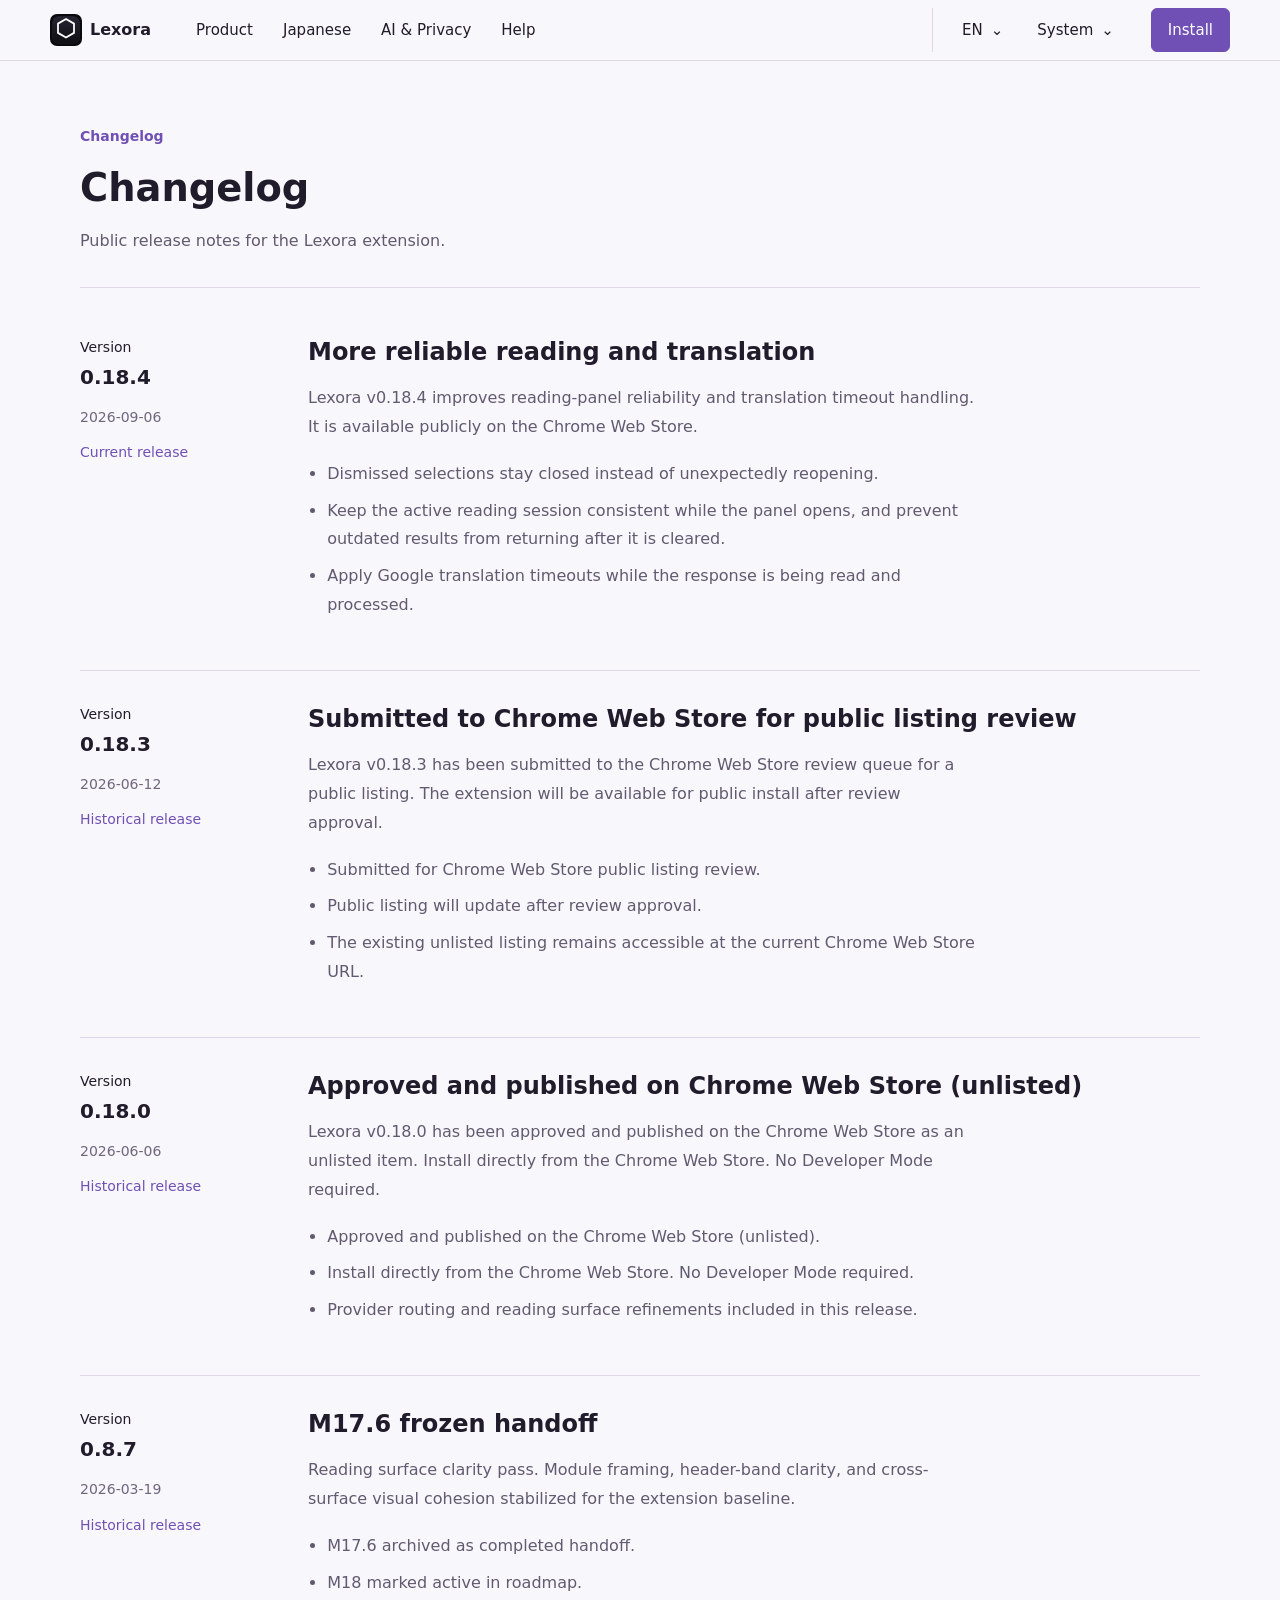
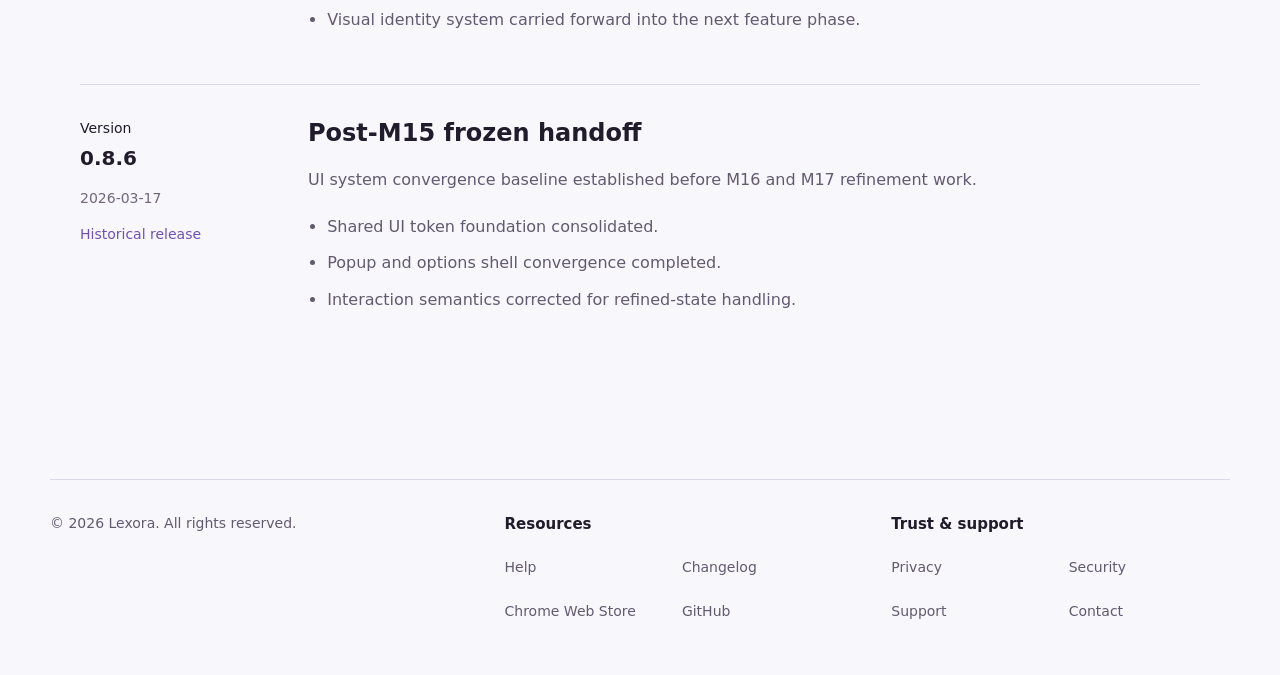
==== changelog/index.html @ b90067e3 "deploy: publish lexora-site 5010fb04082d8317cf24e537c4a5db3c5eb391b3" ====
<!DOCTYPE html><html lang="en"> <head><meta charset="utf-8"><meta name="viewport" content="width=device-width, initial-scale=1.0"><title>Lexora Changelog</title><meta name="description" content="Public release notes for the Lexora browser extension."><meta name="generator" content="Astro v6.4.8"><meta name="theme-color" content="#f8f7fb" media="(prefers-color-scheme: light)"><meta name="theme-color" content="#121016" media="(prefers-color-scheme: dark)"><script id="lx-theme-init">
      (function () {
        var preference = 'system';
        var colors = { light: '#f8f7fb', dark: '#121016' };
        var metas = document.querySelectorAll('meta[name="theme-color"]');
        function normalize(value) {
          return value === 'light' || value === 'dark' ? value : 'system';
        }
        function apply(value) {
          preference = normalize(value);
          if (preference === 'system') document.documentElement.removeAttribute('data-theme');
          else document.documentElement.setAttribute('data-theme', preference);
          // Keep media queries intact: they also follow OS changes without JavaScript.
          for (var i = 0; i < metas.length; i++) {
            var mode = preference === 'system'
              ? (metas[i].media.indexOf('dark') > -1 ? 'dark' : 'light')
              : preference;
            metas[i].setAttribute('content', colors[mode]);
          }
        }
        try { preference = normalize(localStorage.getItem('lx-theme')); } catch (e) {}
        apply(preference);
        // M2 can call this without duplicating preference or metadata handling.
        window.lexoraTheme = {
          getPreference: function () { return preference; },
          setPreference: function (value) {
            apply(value);
            try { localStorage.setItem('lx-theme', preference); } catch (e) {}
          }
        };
      })();
    </script><meta property="og:type" content="website"><meta property="og:site_name" content="Lexora"><meta property="og:title" content="Lexora Changelog"><meta property="og:description" content="Public release notes for the Lexora browser extension."><meta property="og:url" content="https://lexora.sh/changelog/"><meta property="og:image" content="https://lexora.sh/og-default.svg"><meta name="twitter:card" content="summary_large_image"><meta name="twitter:title" content="Lexora Changelog"><meta name="twitter:description" content="Public release notes for the Lexora browser extension."><meta name="twitter:image" content="https://lexora.sh/og-default.svg"><link rel="canonical" href="https://lexora.sh/changelog/"><link rel="icon" href="/favicon.svg" type="image/svg+xml"><style>.trust-layout{display:grid;grid-template-columns:minmax(0,.65fr) minmax(0,1.35fr);gap:var(--space-16);align-items:start}.trust-contents ul{list-style:none;padding:0;margin:0}.trust-contents a,.trust-links a{display:inline-flex;align-items:center;min-height:44px;color:var(--color-brand);text-decoration:underline;text-underline-offset:4px;overflow-wrap:anywhere}.trust-contents li{margin-bottom:var(--space-2)}.trust-prose section{margin-bottom:var(--space-12);scroll-margin-top:160px}.trust-prose section:last-child{margin-bottom:0}.trust-prose li{margin-bottom:var(--space-3)}.trust-prose h2,.release-notes h2{overflow-wrap:anywhere}.trust-prose a{display:inline-block;padding-block:var(--space-2)}.support-start{margin-bottom:var(--space-12)}.support-start h2{margin:0 0 var(--space-3);font-size:var(--type-h2)}.trust-links{display:flex;flex-wrap:wrap;gap:var(--space-6)}.release-entry{display:grid;grid-template-columns:minmax(0,.45fr) minmax(0,1.55fr);gap:var(--space-12);padding-block:var(--space-12);border-top:1px solid var(--color-border)}.release-entry:first-child{border-top:2px solid var(--color-brand)}.release-meta p{margin:0 0 var(--space-3)}.release-meta time{color:var(--color-muted)}.release-meta .release-state{margin-top:var(--space-3);color:var(--color-brand);font-size:var(--type-small)}.release-notes li{margin-bottom:var(--space-2)}@media(max-width:900px){.trust-layout,.release-entry{grid-template-columns:1fr;gap:var(--space-8)}.trust-contents{border-bottom:1px solid var(--color-border);padding-bottom:var(--space-6)}.release-meta{display:flex;flex-wrap:wrap;align-items:baseline;gap:var(--space-3) var(--space-6)}.release-meta p,.release-meta .release-state{margin:0}}.utility-page .trust-layout{grid-template-columns:minmax(0,220px) minmax(0,1fr);gap:var(--space-12)}.utility-page .trust-contents{font-size:var(--type-small)}.utility-page .trust-contents li{margin-bottom:var(--space-1)}.utility-page .trust-prose section{padding-bottom:var(--space-8);margin-bottom:var(--space-8);border-bottom:1px solid var(--color-border)}.utility-page .trust-prose section:last-child{padding-bottom:0;margin-bottom:0;border-bottom:0}.utility-page .trust-prose a{display:inline;padding:0}.utility-page .support-start{padding-bottom:var(--space-6);margin-bottom:var(--space-8);border-bottom:1px solid var(--color-border)}.utility-page .release-entry{grid-template-columns:minmax(0,180px) minmax(0,1fr);gap:var(--space-12);padding-block:var(--space-8)}.utility-page .release-entry:first-child{border-top:0;padding-top:0}.utility-page .release-meta{font-size:var(--type-small)}.utility-page .release-meta strong{display:block;font-size:var(--type-h3);color:var(--color-text)}@media(max-width:900px){.utility-page .trust-layout,.utility-page .release-entry{grid-template-columns:minmax(0,1fr);gap:var(--space-6)}.utility-page .release-meta strong{display:inline}}
</style><link rel="stylesheet" href="/assets/BaseLayout.eJixrf4q.css"></head> <body> <a class="skip-link" href="#top" data-i18n="shell_skip">Skip to content</a> <header class="topbar"> <div class="wrap topbar-inner"> <a class="brand" href="/" aria-label="Lexora home" data-i18n-aria="shell_home"> <span class="brand-mark" aria-hidden="true"><img src="/logo-mark.svg" alt="" width="32" height="32"></span> <span>Lexora</span> </a> <button type="button" class="menu-toggle" aria-controls="site-nav" aria-expanded="false" data-i18n="shell_menu">Menu</button> <div id="site-nav" class="shell-panel"> <nav class="nav" aria-label="Primary" data-i18n-aria="shell_primary"> <a href="/" data-i18n="nav_product">Product</a><a href="/#japanese" data-i18n="nav_japanese">Japanese</a><a href="/#ai-privacy" data-i18n="nav_ai_privacy">AI &amp; Privacy</a><a href="/help" data-i18n="shell_help">Help</a> </nav> <div class="shell-utilities"> <div class="shell-preference" data-preference> <button class="preference-trigger" type="button" aria-expanded="false" aria-controls="locale-options" aria-labelledby="locale-label locale-current" data-preference-trigger> <span id="locale-label" class="visually-hidden" data-i18n="shell_language">Language</span> <span id="locale-current" data-locale-current>EN</span><span aria-hidden="true">⌄</span> </button> <div id="locale-options" class="preference-options" role="group" aria-label="Language" data-i18n-aria="shell_language" hidden> <button type="button" data-lang-btn="en" lang="en" aria-pressed="false">English</button><button type="button" data-lang-btn="vi" lang="vi" aria-pressed="false">Tiếng Việt</button><button type="button" data-lang-btn="ja" lang="ja" aria-pressed="false">日本語</button><button type="button" data-lang-btn="ko" lang="ko" aria-pressed="false">한국어</button> </div> </div> <div class="shell-preference" data-preference> <button class="preference-trigger" type="button" aria-expanded="false" aria-controls="theme-options" aria-labelledby="appearance-label theme-current" data-preference-trigger> <span id="appearance-label" class="visually-hidden" data-i18n="shell_appearance">Appearance</span> <span id="theme-current" data-theme-current data-i18n="shell_theme_system">System</span><span aria-hidden="true">⌄</span> </button> <div id="theme-options" class="preference-options" role="group" aria-label="Appearance" data-i18n-aria="shell_appearance" hidden> <button type="button" data-theme-option="system" aria-pressed="false" data-i18n="shell_theme_system">System</button> <button type="button" data-theme-option="light" aria-pressed="false" data-i18n="shell_theme_light">Light</button> <button type="button" data-theme-option="dark" aria-pressed="false" data-i18n="shell_theme_dark">Dark</button> </div> </div> </div> <a class="btn btn-primary shell-install" href="/install" data-i18n="nav_install">Install</a> </div> </div> </header> <script>
(function () {
  var header = document.querySelector('.topbar');
  var toggle = header.querySelector('.menu-toggle');
  var nav = header.querySelector('#site-nav');
  var compact = window.matchMedia('(max-width: 1199px)');
  var compactState = compact.matches;
  var resizeFocus = null;
  var preferences = Array.from(header.querySelectorAll('[data-preference]')).map(function (root) {
    return { root: root, trigger: root.querySelector('[data-preference-trigger]'), panel: root.querySelector('.preference-options') };
  });
  function closePreference(item, restoreFocus) {
    item.trigger.setAttribute('aria-expanded', 'false');
    item.panel.hidden = true;
    if (restoreFocus) item.trigger.focus();
  }
  function close(restoreFocus) {
    preferences.forEach(function (item) { closePreference(item, false); });
    header.removeAttribute('data-open');
    toggle.setAttribute('aria-expanded', 'false');
    if (restoreFocus) toggle.focus();
  }
  preferences.forEach(function (item) {
    item.trigger.addEventListener('click', function () {
      var open = item.panel.hidden;
      preferences.forEach(function (other) { closePreference(other, false); });
      item.panel.hidden = !open;
      item.trigger.setAttribute('aria-expanded', String(open));
    });
    item.panel.addEventListener('click', function (event) {
      if (event.target.closest('button')) closePreference(item, true);
    });
    item.root.addEventListener('focusout', function (event) {
      if (event.relatedTarget && !item.root.contains(event.relatedTarget)) closePreference(item, false);
    });
  });
  var themeButtons = Array.from(header.querySelectorAll('[data-theme-option]'));
  var themeCurrent = header.querySelector('[data-theme-current]');
  function syncTheme() {
    var value = window.lexoraTheme.getPreference();
    themeButtons.forEach(function (button) {
      var selected = button.getAttribute('data-theme-option') === value;
      button.setAttribute('aria-pressed', String(selected));
      if (selected) {
        themeCurrent.setAttribute('data-i18n', button.getAttribute('data-i18n'));
        themeCurrent.textContent = button.textContent;
      }
    });
  }
  if (window.lexoraTheme) {
    syncTheme();
    themeButtons.forEach(function (button) {
      button.addEventListener('click', function () {
        window.lexoraTheme.setPreference(button.getAttribute('data-theme-option'));
        syncTheme();
      });
    });
  }
  header.setAttribute('data-enhanced', '');
  toggle.addEventListener('click', function () {
    var open = toggle.getAttribute('aria-expanded') !== 'true';
    close(false);
    header.toggleAttribute('data-open', open);
    toggle.setAttribute('aria-expanded', String(open));
  });
  document.addEventListener('keydown', function (event) {
    if (event.key !== 'Escape') return;
    var openPreference = preferences.find(function (item) { return !item.panel.hidden; });
    if (openPreference) closePreference(openPreference, true);
    else if (header.hasAttribute('data-open')) close(true);
  });
  document.addEventListener('click', function (event) {
    preferences.forEach(function (item) {
      if (!item.root.contains(event.target)) closePreference(item, item.panel.contains(document.activeElement));
    });
    if (!header.contains(event.target)) close(nav.contains(document.activeElement));
  });
  header.addEventListener('focusout', function (event) {
    // CSS may blur a newly hidden control before the media-change callback.
    if (!event.relatedTarget && compact.matches !== compactState) resizeFocus = event.target;
    if (event.relatedTarget && !header.contains(event.relatedTarget)) close(false);
  });
  nav.addEventListener('click', function (event) {
    if (event.target.closest('a')) close(compact.matches);
  });
  compact.addEventListener('change', function () {
    var active = document.activeElement === document.body && resizeFocus ? resizeFocus : document.activeElement;
    resizeFocus = null;
    compactState = compact.matches;
    var preference = preferences.find(function (item) { return item.panel.contains(active); });
    close(false);
    if (compact.matches && nav.contains(active)) toggle.focus();
    else if (!compact.matches && active === toggle) nav.querySelector('a').focus();
    else if (preference) preference.trigger.focus();
  });
})();
</script> <main id="top" tabindex="-1">  <div class="utility-page utility-page--wide"> <section class="page-hero"> <div class="wrap"> <div class="utility-heading"> <div class="utility-eyebrow">  <span data-i18n="shell_changelog">Changelog</span> </div> <div class="page-copy"> <h1 data-i18n="shell_changelog">Changelog</h1> <p data-i18n="release_intro">Public release notes for the Lexora extension.</p>  </div> </div> </div> </section> <section class="section-block"> <div class="wrap release-timeline"> <article class="release-entry" aria-labelledby="release-0.18.4"> <div class="release-meta"> <p><span data-i18n="release_version">Version</span> <strong>0.18.4</strong></p> <time datetime="2026-09-06">2026-09-06</time> <p class="release-state" data-i18n="release_current">Current release</p> </div> <div class="prose-shell release-notes" lang="en"> <h2 id="release-0.18.4">More reliable reading and translation</h2> <p>Lexora v0.18.4 improves reading-panel reliability and translation timeout handling. It is available publicly on the Chrome Web Store.</p> <ul><li>Dismissed selections stay closed instead of unexpectedly reopening.</li><li>Keep the active reading session consistent while the panel opens, and prevent outdated results from returning after it is cleared.</li><li>Apply Google translation timeouts while the response is being read and processed.</li></ul> </div> </article><article class="release-entry" aria-labelledby="release-0.18.3"> <div class="release-meta"> <p><span data-i18n="release_version">Version</span> <strong>0.18.3</strong></p> <time datetime="2026-06-12">2026-06-12</time> <p class="release-state" data-i18n="release_historical">Historical release</p> </div> <div class="prose-shell release-notes" lang="en"> <h2 id="release-0.18.3">Submitted to Chrome Web Store for public listing review</h2> <p>Lexora v0.18.3 has been submitted to the Chrome Web Store review queue for a public listing. The extension will be available for public install after review approval.</p> <ul><li>Submitted for Chrome Web Store public listing review.</li><li>Public listing will update after review approval.</li><li>The existing unlisted listing remains accessible at the current Chrome Web Store URL.</li></ul> </div> </article><article class="release-entry" aria-labelledby="release-0.18.0"> <div class="release-meta"> <p><span data-i18n="release_version">Version</span> <strong>0.18.0</strong></p> <time datetime="2026-06-06">2026-06-06</time> <p class="release-state" data-i18n="release_historical">Historical release</p> </div> <div class="prose-shell release-notes" lang="en"> <h2 id="release-0.18.0">Approved and published on Chrome Web Store (unlisted)</h2> <p>Lexora v0.18.0 has been approved and published on the Chrome Web Store as an unlisted item. Install directly from the Chrome Web Store. No Developer Mode required.</p> <ul><li>Approved and published on the Chrome Web Store (unlisted).</li><li>Install directly from the Chrome Web Store. No Developer Mode required.</li><li>Provider routing and reading surface refinements included in this release.</li></ul> </div> </article><article class="release-entry" aria-labelledby="release-0.8.7"> <div class="release-meta"> <p><span data-i18n="release_version">Version</span> <strong>0.8.7</strong></p> <time datetime="2026-03-19">2026-03-19</time> <p class="release-state" data-i18n="release_historical">Historical release</p> </div> <div class="prose-shell release-notes" lang="en"> <h2 id="release-0.8.7">M17.6 frozen handoff</h2> <p>Reading surface clarity pass. Module framing, header-band clarity, and cross-surface visual cohesion stabilized for the extension baseline.</p> <ul><li>M17.6 archived as completed handoff.</li><li>M18 marked active in roadmap.</li><li>Visual identity system carried forward into the next feature phase.</li></ul> </div> </article><article class="release-entry" aria-labelledby="release-0.8.6"> <div class="release-meta"> <p><span data-i18n="release_version">Version</span> <strong>0.8.6</strong></p> <time datetime="2026-03-17">2026-03-17</time> <p class="release-state" data-i18n="release_historical">Historical release</p> </div> <div class="prose-shell release-notes" lang="en"> <h2 id="release-0.8.6">Post-M15 frozen handoff</h2> <p>UI system convergence baseline established before M16 and M17 refinement work.</p> <ul><li>Shared UI token foundation consolidated.</li><li>Popup and options shell convergence completed.</li><li>Interaction semantics corrected for refined-state handling.</li></ul> </div> </article> </div> </section> </div>  </main> <footer class="footer"> <div class="wrap footer-inner"> <div>&copy; 2026 Lexora. <span data-i18n="footer_rights">All rights reserved.</span></div> <div class="footer-group"> <strong data-i18n="shell_resources">Resources</strong> <div class="footer-links"> <a href="/help" data-i18n="shell_help">Help</a> <a href="/changelog" data-i18n="shell_changelog">Changelog</a> <a href="https://chromewebstore.google.com/detail/lexora-language-assistant/fbobmnpemmhjjloalogeaapfceefgopf" target="_blank" rel="noreferrer" data-i18n="footer_chrome">Chrome Web Store</a> <a href="https://github.com/lexora-project/lexora" target="_blank" rel="noreferrer">GitHub</a> </div> </div> <div class="footer-group"> <strong data-i18n="shell_trust">Trust & support</strong> <div class="footer-links"> <a href="/privacy" data-i18n="footer_privacy">Privacy</a> <a href="/security" data-i18n="footer_security">Security</a> <a href="/support" data-i18n="footer_support">Support</a> <a href="mailto:lexora.dev@proton.me" data-i18n="footer_contact">Contact</a> </div> </div> </div> </footer>  <script type="application/json" id="lx-i18n">{"defaultLocale":"en","locales":["en","vi","ja","ko"],"translations":{"en":{"v3_layer":"The reading layer","polish_sentence":"Meaning takes shape in the words around it.","polish_passage":"A familiar word can reveal something new. Read it in the wider passage, and the connections become clearer.","v3_concept":"Conceptual reading flow","v3_article":"The page you are reading","v3_selection":"A phrase worth understanding","v3_meaning":"Meaning","v3_context":"Context","v3_reading":"Reading","v3_layer_body":"A little clarity, right beside your selection.","v3_resume":"Back to the page. On with your reading.","v3_flow_title":"Select. Understand. Keep reading.","v3_flow_body":"Help appears where you need it. The page stays your destination.","v3_select":"Select","v3_understand":"Understand","v3_continue":"Keep reading","v3_continue_body":"Close the layer and return to the original page with a clearer understanding.","v3_context_title":"Not every selection asks the same question.","v3_context_body":"From a single term to a longer passage, explore meaning in context. Available assistance depends on the text, language, and your settings.","v3_term":"Term","v3_phrase":"Phrase","v3_sentence":"Sentence","v3_passage":"Passage","v3_grounding":"Meaning, pronunciation, reading, and reference context — as the selection calls for them.","v3_japanese":"Japanese reading","v3_japanese_title":"Stay close to the original.","v3_japanese_body":"Follow Japanese text with furigana and reading aids when available. Connect the original words to their reading and meaning, in your chosen language context.","v3_original":"Original text","v3_japanese_caption":"Original text and its reading, held together.","v3_cloud":"Cloud","v3_custom":"Custom endpoint","v3_local":"Local","v3_cloud_note":"Configured provider","v3_custom_note":"Your endpoint","v3_local_note":"Your machine","v3_routing":"Optional AI · configured routes","v3_save_title":"Keep what matters.","v3_save_body":"Choose what to save to Notebook after reading. Saved items stay in this browser, ready to revisit or export as Markdown when you choose.","v3_saved_term":"A saved term","v3_saved_phrase":"A saved phrase","v3_saved_sentence":"A saved sentence","v3_export":"Revisit or export as Markdown","v3_trust_title":"Your reading. Your control.","v3_no_account":"No account required","v3_local_ai":"Local AI available","v3_explicit":"Configured routing","v3_telemetry":"No hidden telemetry","shell_appearance":"Appearance","shell_theme_system":"System","shell_theme_light":"Light","shell_theme_dark":"Dark","release_intro":"Public release notes for the Lexora extension.","release_version":"Version","release_current":"Current release","release_historical":"Historical release","guide_intro":"Install from the Chrome Web Store, then start with a selection on a web page.","guide_start":"Start reading","guide_select":"Select a word, phrase, or passage on a web page where Lexora is enabled.","guide_help":"Need a hand?","guide_help_body":"Use Help to get started, or contact Support if installation or reading does not work as expected.","guide_dev_enable":"Open this address in Chrome and enable Developer Mode.","guide_dev_load":"Choose Load unpacked, then select this folder inside the extracted package.","help_title":"Read with Lexora","help_intro":"A short guide to understanding selected text, using reading aids, and returning to saved items.","help_result_title":"Read the result in context","help_result_body":"Review the meaning or translation in the Lexora panel, then continue reading the original page. Available modules depend on the text, language, enabled features, and your settings.","help_reading_title":"Japanese readings and pronunciation","help_reading_body":"Use furigana when available to follow Japanese text. Pronunciation playback is available for supported languages; reading aids may vary with the selected text and settings.","help_save_title":"Save and return with Notebook","help_save_body":"Explicitly save a selection from the reading panel, then find it in Notebook in Lexora Options. Entries stay in this browser. Search, delete, or export them as Markdown when you choose. Saving is unavailable in incognito tabs.","help_provider_title":"References and optional AI","help_provider_body":"Reference information such as Wikipedia may appear when relevant. AI assistance is optional and depends on your configured provider. Cloud providers and compatible local endpoints such as Ollama are supported; choosing local AI does not make other enabled services local.","help_trouble_title":"If something is missing","help_trouble_body":"Check that Lexora is enabled for the page and review your language, provider, and privacy settings in Options. Some results depend on provider availability. If the issue persists, contact Support with the steps you tried; leave out private text and credentials.","product_view_full":"View full screenshot","product_notebook_caption":"Return to saved items in Notebook, a separate Lexora Options surface. Saves stay in this browser; export is available when you choose.","product_notebook_alt":"Lexora Notebook with local-only storage information, search and filters, three saved Wikipedia items, and Markdown export.","product_ja_alt":"Japanese Wikipedia selection 人工知能 with Lexora showing furigana じんこうちのう and Vietnamese trí tuệ nhân tạo.","product_en_alt":"English Wikipedia text with “Artificial intelligence” selected and the Lexora panel showing “Trí tuệ nhân tạo”.","home_intro":"A browser companion for reading","home_title":"Understand more. Keep reading.","home_workflow_link":"See how it works","home_proof_caption":"English → Vietnamese lookup in the desktop Lexora reading panel.","home_workflow_title":"From a selection back to your reading","home_select":"Select what you want to understand","home_select_body":"Select a word, phrase, or passage on the page you are reading.","home_assist":"Check meaning in context","home_assist_body":"Explore meaning or translation, pronunciation or readings, and reference context. Available modules depend on the text, language, and your settings.","home_continue":"Continue, or save for later","home_continue_body":"Return to the page, or explicitly save a selection to Notebook to revisit it later.","home_languages_title":"Two reading contexts, one familiar flow","home_english":"English → Vietnamese","home_english_body":"Read an English page with Vietnamese as your target language. Check selected text in context and use pronunciation support when available.","home_japanese":"Japanese → Vietnamese","home_japanese_body":"Read Japanese with Vietnamese as your target language. Furigana and related reading aids can help you follow the original text when available.","home_english_caption":"Selected “Artificial intelligence” with the Vietnamese result “Trí tuệ nhân tạo”.","home_japanese_caption":"Selected 人工知能, its reading じんこうちのう, and a Vietnamese result in Lexora.","home_trust_title":"Your reading, your settings","home_trust_body":"Choose enabled providers and privacy controls. Selected text and reading context may go to translation services, public reference sources, or configured AI providers, depending on the features you use.","home_ai_title":"AI is optional","home_ai_body":"If you enable AI assistance, configure a cloud provider, a compatible endpoint, or a supported local runtime such as Ollama. Choosing local AI does not make other enabled services local.","home_install_title":"Bring Lexora to your next read","home_release":"Current release","shell_menu":"Menu","shell_skip":"Skip to content","shell_primary":"Primary","shell_language":"Language","shell_home":"Lexora home","shell_resources":"Resources","shell_help":"Help","shell_changelog":"Changelog","shell_trust":"Trust & support","nav_product":"Product","nav_japanese":"Japanese","nav_ai_privacy":"AI & Privacy","nav_install":"Install","nav_privacy":"Privacy","nav_support":"Support","nav_github":"GitHub","hero_eyebrow":"v0.18.4 Available on Chrome Web Store","hero_h1":"AI-assisted multilingual reading layer for your browser.","hero_lead":"Lexora helps you understand selected web content in context without leaving the page.","hero_cta_install":"Install from Chrome Web Store","hero_cta_project":"View project","hero_signal_label":"Current status","hero_signal_title":"A focused reading layer, not a crowded utility stack.","hero_signal_copy":"The goal is clear comprehension: selected text, contextual explanation, and an interface that stays out of the reading flow.","pill_reading":"Reading","pill_translation":"Translation","pill_explanation":"Explanation","pill_multilingual":"Multilingual","manifesto_kicker":"Manifesto","manifesto_title":"Built to reduce friction, not add another layer of it.","manifesto_body_0":"Lexora is being shaped as a focused reading environment rather than a crowded utility stack. The direction is deliberate: faster comprehension, cleaner context, and tooling that stays out of the way when the work matters.","manifesto_body_1":"This is not a race to look loud. It is a quiet push toward a sharper reading and translation layer that respects focus, precision, and long-session usability.","status_kicker":"Status","status_h2":"Available on Chrome Web Store.","status_body":"Lexora v0.18.4 is available for public installation from the Chrome Web Store.","si_0_title":"Build state","si_0_body":"Lexora v0.18.4 is available on the Chrome Web Store.","si_1_title":"Public website","si_1_body":"This site reflects current project status: v0.18.4 is available for public installation.","si_2_title":"Install","si_2_body":"Install Lexora from the Chrome Web Store. No Developer Mode or manual steps required.","hm_0_title":"Reading-first","hm_0_body":"Built around comprehension flow rather than settings clutter.","hm_1_title":"Context-aware","hm_1_body":"Designed for selected text, surrounding meaning, and clear explanations.","hm_2_title":"Release posture","hm_2_body":"Lexora v0.18.4 is available for public installation from the Chrome Web Store.","features_kicker":"Core features","features_h2":"Understand selected web content without leaving the page.","feat_0_title":"Contextual translation","feat_0_body":"Translate selected text without breaking reading flow. Lexora foregrounds context, not raw string conversion.","feat_1_title":"Explanation lane","feat_1_body":"Explain terms, phrases, and passages according to the selected text and the surrounding reading context.","feat_2_title":"Wikipedia grounding","feat_2_body":"Bring relevant entity context into the same reading surface so you do not have to scatter attention across tabs.","feat_3_title":"Pronunciation and TTS","feat_3_body":"Help users check pronunciation while reading English, Vietnamese, and Japanese.","feat_4_title":"Japanese reading support","feat_4_body":"Expose furigana and related reading aids as part of a disciplined language-reading workflow.","feat_5_title":"Privacy controls","feat_5_body":"Outbound text paths, optional provider routing, and redaction options are documented clearly and configured by the user.","trust_kicker":"Privacy & trust","trust_h2":"A clear product surface builds trust.","trust_intro":"No account-first funnel. No overclaiming. The website mirrors the extension's posture: precise, restrained, and reading-first.","trust_0_title":"Tool-first product","trust_0_body":"Lexora helps people understand selected content quickly without forcing account creation or marketing steps into the workflow.","trust_1_title":"Clear outbound-data paths","trust_1_body":"Users can understand where text may go: translation providers, Wikimedia endpoints, optional AI providers they configure, or local runtimes.","trust_2_title":"Operational honesty","trust_2_body":"The website reflects current project status precisely: Lexora v0.18.4 is available on the Chrome Web Store.","install_hero_badge":"Install","install_hero_title":"Install Lexora","install_hero_body":"Lexora is available on the Chrome Web Store. Install in seconds with no Developer Mode or manual steps required.","install_store_kicker":"Chrome Web Store: recommended","install_store_title":"Install from the Chrome Web Store.","install_store_body":"Install Lexora v0.18.4 from the Chrome Web Store using the link below. No sideloading or Developer Mode required.","install_notice_title":"Public release available","install_notice_body":"Lexora v0.18.4 is available from the direct listing below. Search visibility may take time to update.","install_store_cta":"Open Chrome Web Store","install_chrome_step_0":"Open the Chrome Web Store listing for Lexora.","install_chrome_step_1":"Click \"Add to Chrome\" and confirm the permissions prompt.","install_chrome_step_2":"Pin the Lexora icon to the Chrome toolbar for quick access.","install_chrome_step_3":"Select text on any web page to open the Lexora reading panel.","install_dev_kicker":"Developer Mode: contributors only","install_dev_title":"For contributors and local development.","install_dev_body":"Developer Mode installation is intended for contributors and local development only. Normal users should install from the Chrome Web Store above.","install_current_version_label":"Current extension version","install_store_status_label":"Store status","install_store_status_value":"Available publicly","install_dev_section_title":"Developer Mode install: contributors only","install_dev_section_body":"These steps are for contributors building and testing Lexora locally. Normal users should use the Chrome Web Store.","install_dev_step_0":"Obtain the extension package from the project maintainer.","install_dev_step_1":"Extract the package to a local folder.","install_dev_step_2":"Open chrome://extensions in Chrome and enable Developer Mode.","install_dev_step_3":"Click Load unpacked and select the dist/ folder from the extracted package.","install_dev_step_4":"Open the extension options page to configure languages, providers, and privacy settings.","privacy_hero_badge":"Privacy","privacy_hero_title":"Privacy","privacy_hero_body":"Lexora is explicit about where your text goes and what happens to it.","privacy_process_title":"What Lexora processes","privacy_process_body":"Lexora is a browser extension that assists with reading, translation, explanation, and pronunciation. When you select text on a page, Lexora may process that selected text and related reading context to provide the requested assistance.","privacy_where_title":"Where your text may go","privacy_where_body":"Depending on which features you enable and how you configure the extension, selected text and reading context may be sent to one or more of the following:","privacy_where_translation_label":"Translation providers","privacy_where_translation_body":"a configured translation API based on your settings.","privacy_where_cloud_label":"Cloud AI providers","privacy_where_cloud_body":"for explanation and language assistance, if you enable AI features.","privacy_where_custom_label":"User-configured OpenAI-compatible endpoints","privacy_where_custom_body":"if you set a custom API endpoint in extension settings.","privacy_where_local_label":"Local AI runtimes","privacy_where_local_body":"such as Ollama, if you configure a local provider. Text processed locally does not leave your machine via Lexora.","privacy_where_public_label":"Public knowledge sources","privacy_where_public_body":"Wikipedia and Wikidata, for entity lookup and reading context.","privacy_where_note":"Lexora does not route text to any destination that is not configured by you in the extension settings. No text is sent without a user-initiated action.","privacy_not_title":"What Lexora does not do","privacy_not_0":"Lexora does not sell user data.","privacy_not_1":"Lexora does not require an account to use the extension.","privacy_not_2":"Lexora does not include hidden telemetry.","privacy_not_3":"Lexora does not log your reading history on any Lexora-operated server.","privacy_controls_title":"Privacy controls","privacy_controls_body":"The extension provides controls to manage outbound data handling:","privacy_controls_0":"Choose which providers are enabled for translation and AI assistance.","privacy_controls_1":"Configure a local AI runtime to keep text processing on-device.","privacy_controls_2":"Use redaction options for sensitive content patterns such as email addresses and token-shaped strings.","privacy_site_title":"This website","privacy_site_body":"This website (lexora.sh) is a static site. It does not set tracking cookies, does not collect form submissions, and does not run analytics. Contact is by email link only.","privacy_contact_title":"Contact","privacy_contact_body":"Privacy questions or data-handling concerns:","support_hero_badge":"Support","support_hero_title":"Support","support_hero_body":"If something is not working, here is where to go.","support_contact_title":"Contact","support_contact_body":"Reach the Lexora team at:","support_paths_title":"Support paths","support_path_general_label":"General usage","support_path_general_body":"install questions, language settings, provider setup","support_path_bug_label":"Bug reports","support_path_bug_body":"reproducible issues with extension behavior","support_path_security_label":"Security reports","support_path_security_body":"report sensitive issues privately. See the","support_path_security_link":"security page","support_path_feedback_label":"Feature feedback","support_path_feedback_body":"suggestions related to reading flow, language workflow, or interface behavior","support_bug_title":"For bug reports, include:","support_bug_0":"browser name and version","support_bug_1":"Lexora version (visible in the extension options page)","support_bug_2":"operating system","support_bug_3":"language pair (source and target language)","support_bug_4":"provider mode (which translation or AI provider is active)","support_bug_5":"reproduction steps","security_hero_badge":"Security","security_hero_title":"Security","security_hero_body":"Security-sensitive issues should be reported privately, not posted publicly.","security_report_title":"Reporting a vulnerability","security_report_body":"Do not post security vulnerabilities publicly: not in GitHub issues, not in public forums, not in social channels. Report sensitive issues by email to:","security_useful_title":"What a useful report includes","security_useful_0":"affected Lexora version","security_useful_1":"browser name and version","security_useful_2":"operating system","security_useful_3":"reproduction steps or a concise proof of concept","security_useful_4":"impact assessment","security_areas_title":"Security-relevant areas in Lexora","security_area_provider_label":"Provider routing","security_area_provider_body":"unintended routing of selected text to external services","security_area_selected_label":"Selected-text handling","security_area_selected_body":"unsafe outbound transmission or unintended exposure of selected content","security_area_message_label":"Extension message boundaries","security_area_message_body":"message spoofing or boundary confusion between page context and extension context","security_area_token_label":"Token and key leakage","security_area_token_body":"AI provider keys or credentials exposed or logged","security_area_privacy_label":"Settings and privacy bypasses","security_area_privacy_body":"circumventing user-configured privacy controls or provider restrictions","security_response_title":"Response","security_response_body":"We will acknowledge security reports and coordinate disclosure timing with the reporter. Public credit is available if desired.","notfound_badge":"Not found","notfound_title":"That page is not here.","notfound_body":"Return to the Lexora homepage to continue.","notfound_cta":"Back to homepage","footer_chrome":"Chrome Web Store","footer_privacy":"Privacy","footer_security":"Security","footer_support":"Support","footer_contact":"Contact","footer_rights":"All rights reserved."},"vi":{"v3_layer":"Lớp hỗ trợ đọc","polish_sentence":"Ý nghĩa được định hình bởi những từ xung quanh.","polish_passage":"Một từ quen thuộc có thể gợi mở điều mới. Đọc trong cả đoạn văn, các mối liên hệ sẽ rõ hơn.","v3_concept":"Minh họa quy trình đọc","v3_article":"Trang bạn đang đọc","v3_selection":"Một cụm từ cần hiểu rõ","v3_meaning":"Ý nghĩa","v3_context":"Ngữ cảnh","v3_reading":"Cách đọc","v3_layer_body":"Thêm chút rõ ràng, ngay bên nội dung đã chọn.","v3_resume":"Trở lại trang. Tiếp tục mạch đọc.","v3_flow_title":"Chọn. Hiểu. Đọc tiếp.","v3_flow_body":"Hỗ trợ xuất hiện đúng lúc cần. Trang đang đọc vẫn là nơi bạn muốn ở lại.","v3_select":"Chọn","v3_understand":"Hiểu","v3_continue":"Đọc tiếp","v3_continue_body":"Đóng lớp hỗ trợ và trở lại trang gốc với nội dung đã rõ hơn.","v3_context_title":"Mỗi nội dung được chọn cần một cách hiểu riêng.","v3_context_body":"Từ một thuật ngữ đến đoạn văn dài, tìm hiểu ý nghĩa trong ngữ cảnh. Hỗ trợ tùy theo nội dung, ngôn ngữ và cài đặt của bạn.","v3_term":"Thuật ngữ","v3_phrase":"Cụm từ","v3_sentence":"Câu","v3_passage":"Đoạn văn","v3_grounding":"Ý nghĩa, phát âm, cách đọc và thông tin tham khảo — tùy nội dung cần hiểu.","v3_japanese":"Đọc tiếng Nhật","v3_japanese_title":"Luôn gắn với nguyên văn.","v3_japanese_body":"Theo dõi tiếng Nhật với furigana và hỗ trợ cách đọc khi có. Kết nối từ gốc với cách đọc và ý nghĩa trong ngữ cảnh ngôn ngữ bạn chọn.","v3_original":"Nguyên văn","v3_japanese_caption":"Nguyên văn và cách đọc, luôn đi cùng nhau.","v3_cloud":"Đám mây","v3_custom":"Điểm cuối tùy chỉnh","v3_local":"Cục bộ","v3_cloud_note":"Nhà cung cấp đã cấu hình","v3_custom_note":"Điểm cuối của bạn","v3_local_note":"Máy của bạn","v3_routing":"AI tùy chọn · tuyến đã cấu hình","v3_save_title":"Giữ lại điều cần nhớ.","v3_save_body":"Chủ động lưu vào Notebook sau khi đọc. Mục đã lưu ở trong trình duyệt này, sẵn sàng để xem lại hoặc xuất Markdown khi bạn muốn.","v3_saved_term":"Một thuật ngữ đã lưu","v3_saved_phrase":"Một cụm từ đã lưu","v3_saved_sentence":"Một câu đã lưu","v3_export":"Xem lại hoặc xuất Markdown","v3_trust_title":"Bạn đọc. Bạn làm chủ.","v3_no_account":"Không cần tài khoản","v3_local_ai":"Có hỗ trợ AI cục bộ","v3_explicit":"Định tuyến theo cấu hình","v3_telemetry":"Không thu thập ngầm dữ liệu đo lường","shell_appearance":"Giao diện","shell_theme_system":"Hệ thống","shell_theme_light":"Sáng","shell_theme_dark":"Tối","release_intro":"Ghi chú phát hành công khai của tiện ích Lexora.","release_version":"Phiên bản","release_current":"Phiên bản hiện tại","release_historical":"Phiên bản trước","guide_intro":"Cài từ Chrome Web Store, rồi bắt đầu bằng cách chọn văn bản trên trang web.","guide_start":"Bắt đầu đọc","guide_select":"Chọn từ, cụm từ hoặc đoạn văn trên trang web đã bật Lexora.","guide_help":"Bạn cần trợ giúp?","guide_help_body":"Xem Trợ giúp để bắt đầu, hoặc liên hệ Hỗ trợ nếu việc cài đặt hay đọc không hoạt động như mong đợi.","guide_dev_enable":"Mở địa chỉ này trong Chrome và bật Developer Mode.","guide_dev_load":"Chọn Load unpacked, rồi chọn thư mục này trong gói đã giải nén.","help_title":"Đọc cùng Lexora","help_intro":"Hướng dẫn ngắn để hiểu văn bản đã chọn, dùng hỗ trợ đọc và xem lại mục đã lưu.","help_result_title":"Đọc kết quả trong ngữ cảnh","help_result_body":"Xem nghĩa hoặc bản dịch trong bảng Lexora, rồi đọc tiếp trang gốc. Các mô-đun khả dụng tùy thuộc vào văn bản, ngôn ngữ, tính năng đã bật và cài đặt của bạn.","help_reading_title":"Cách đọc tiếng Nhật và phát âm","help_reading_body":"Dùng furigana khi có để theo dõi văn bản tiếng Nhật. Tính năng nghe phát âm hỗ trợ một số ngôn ngữ; hỗ trợ đọc có thể thay đổi theo văn bản đã chọn và cài đặt.","help_save_title":"Lưu và xem lại với Notebook","help_save_body":"Chủ động lưu nội dung đã chọn từ bảng đọc, rồi tìm lại trong Notebook ở Tùy chọn Lexora. Các mục lưu trong trình duyệt này. Bạn có thể tìm kiếm, xóa hoặc xuất Markdown khi muốn. Không thể lưu trong thẻ ẩn danh.","help_provider_title":"Nguồn tham khảo và AI tùy chọn","help_provider_body":"Thông tin tham khảo như Wikipedia có thể xuất hiện khi phù hợp. Hỗ trợ AI là tùy chọn và phụ thuộc vào nhà cung cấp bạn cấu hình. Có hỗ trợ nhà cung cấp đám mây và điểm cuối cục bộ tương thích như Ollama; chọn AI cục bộ không khiến các dịch vụ khác đã bật chạy cục bộ.","help_trouble_title":"Nếu thiếu kết quả","help_trouble_body":"Kiểm tra Lexora đã được bật cho trang và xem lại cài đặt ngôn ngữ, nhà cung cấp, quyền riêng tư trong Tùy chọn. Một số kết quả phụ thuộc vào tình trạng nhà cung cấp. Nếu vẫn gặp lỗi, liên hệ Hỗ trợ kèm các bước đã thử; không gửi văn bản riêng tư hay thông tin đăng nhập.","product_view_full":"Xem ảnh đầy đủ","product_notebook_caption":"Xem lại mục đã lưu trong Notebook, một trang riêng trong Tùy chọn Lexora. Dữ liệu lưu trong trình duyệt này; bạn có thể chủ động xuất dữ liệu.","product_notebook_alt":"Notebook của Lexora với thông tin lưu trữ cục bộ, tìm kiếm và bộ lọc, ba mục Wikipedia đã lưu và xuất Markdown.","product_ja_alt":"Chọn 人工知能 trên Wikipedia tiếng Nhật; Lexora hiển thị furigana じんこうちのう và tiếng Việt trí tuệ nhân tạo.","product_en_alt":"Văn bản Wikipedia tiếng Anh với “Artificial intelligence” được chọn và bảng Lexora hiển thị “Trí tuệ nhân tạo”.","home_intro":"Người bạn đồng hành khi đọc trên trình duyệt","home_title":"Hiểu rõ hơn. Đọc tiếp liền mạch.","home_workflow_link":"Xem cách hoạt động","home_proof_caption":"Tra cứu Anh → Việt trong bảng đọc Lexora trên máy tính.","home_workflow_title":"Từ đoạn được chọn, trở lại mạch đọc","home_select":"Chọn nội dung bạn muốn hiểu","home_select_body":"Chọn từ, cụm từ hoặc đoạn văn ngay trên trang bạn đang đọc.","home_assist":"Tìm hiểu nghĩa trong ngữ cảnh","home_assist_body":"Xem nghĩa hoặc bản dịch, cách phát âm hoặc cách đọc và thông tin tham khảo. Các mô-đun hiển thị tùy theo nội dung, ngôn ngữ và cài đặt của bạn.","home_continue":"Đọc tiếp hoặc lưu để xem lại","home_continue_body":"Trở lại trang đang đọc hoặc chủ động lưu nội dung đã chọn vào Notebook để xem lại sau.","home_languages_title":"Hai ngữ cảnh đọc, một quy trình quen thuộc","home_english":"Tiếng Anh → Tiếng Việt","home_english_body":"Đọc trang tiếng Anh với ngôn ngữ đích là tiếng Việt. Tìm hiểu nội dung đã chọn trong ngữ cảnh và dùng hỗ trợ phát âm khi có.","home_japanese":"Tiếng Nhật → Tiếng Việt","home_japanese_body":"Đọc tiếng Nhật với ngôn ngữ đích là tiếng Việt. Furigana và các hỗ trợ cách đọc giúp bạn theo dõi nguyên văn khi có.","home_english_caption":"Chọn “Artificial intelligence” và xem kết quả tiếng Việt “Trí tuệ nhân tạo”.","home_japanese_caption":"Nội dung được chọn 人工知能, cách đọc じんこうちのう và kết quả tiếng Việt trong Lexora.","home_trust_title":"Bạn đọc, bạn lựa chọn cài đặt","home_trust_body":"Chọn nhà cung cấp được bật và các tùy chọn riêng tư. Tùy tính năng bạn sử dụng, nội dung đã chọn và ngữ cảnh đọc có thể được gửi đến dịch vụ dịch, nguồn tham khảo công khai hoặc nhà cung cấp AI đã cấu hình.","home_ai_title":"AI là tùy chọn","home_ai_body":"Nếu bật hỗ trợ AI, bạn có thể cấu hình nhà cung cấp đám mây, điểm cuối tương thích hoặc môi trường chạy cục bộ được hỗ trợ như Ollama. Chọn AI cục bộ không khiến các dịch vụ khác đang bật cũng chạy cục bộ.","home_install_title":"Cùng Lexora đọc trang tiếp theo","home_release":"Phiên bản hiện tại","shell_menu":"Menu","shell_skip":"Chuyển đến nội dung","shell_primary":"Điều hướng chính","shell_language":"Ngôn ngữ","shell_home":"Trang chủ Lexora","shell_resources":"Tài nguyên","shell_help":"Trợ giúp","shell_changelog":"Lịch sử cập nhật","shell_trust":"Tin cậy và hỗ trợ","nav_product":"Sản phẩm","nav_japanese":"Tiếng Nhật","nav_ai_privacy":"AI & Quyền riêng tư","nav_install":"Cài đặt","nav_privacy":"Quyền riêng tư","nav_support":"Hỗ trợ","nav_github":"GitHub","hero_eyebrow":"v0.18.4 đã có trên Chrome Web Store","hero_h1":"Lớp đọc hiểu đa ngôn ngữ cho trình duyệt.","hero_lead":"Lexora giúp bạn hiểu nội dung đã chọn trên web theo đúng ngữ cảnh, không cần rời khỏi trang.","hero_cta_install":"Cài từ Chrome Web Store","hero_cta_project":"Xem dự án","hero_signal_label":"Trạng thái hiện tại","hero_signal_title":"Một lớp đọc tập trung, không phải một bộ công cụ chồng chéo.","hero_signal_copy":"Mục tiêu rất rõ: giúp người dùng hiểu phần văn bản đã chọn, có giải thích theo ngữ cảnh, và không làm gián đoạn luồng đọc.","pill_reading":"Đọc hiểu","pill_translation":"Dịch","pill_explanation":"Giải thích","pill_multilingual":"Đa ngôn ngữ","manifesto_kicker":"Định hướng","manifesto_title":"Giúp việc đọc nhẹ hơn, không tạo thêm một lớp rườm rà.","manifesto_body_0":"Lexora được xây dựng như một môi trường ngôn ngữ gọn gàng, thay vì một bộ tiện ích chồng chéo. Định hướng rất rõ: hiểu nhanh hơn, ngữ cảnh rõ hơn, và công cụ lùi lại đúng lúc khi người dùng cần tập trung.","manifesto_body_1":"Đây không phải cuộc đua để trở nên ồn ào. Lexora đi theo hướng lặng hơn: một lớp đọc và dịch gọn hơn, chính xác hơn, tôn trọng sự tập trung, độ chính xác và những phiên đọc dài.","status_kicker":"Trạng thái","status_h2":"Đã có trên Chrome Web Store.","status_body":"Lexora v0.18.4 đã được phát hành công khai trên Chrome Web Store.","si_0_title":"Trạng thái bản dựng","si_0_body":"Lexora v0.18.4 đã có trên Chrome Web Store.","si_1_title":"Trang web công khai","si_1_body":"Trang này phản ánh trạng thái hiện tại của dự án: v0.18.4 đã được phát hành công khai.","si_2_title":"Cài đặt","si_2_body":"Cài Lexora từ Chrome Web Store. Không cần Developer Mode hoặc thao tác thủ công.","hm_0_title":"Ưu tiên việc đọc","hm_0_body":"Xoay quanh luồng đọc hiểu, thay vì làm rối bằng quá nhiều thiết lập.","hm_1_title":"Theo ngữ cảnh","hm_1_body":"Thiết kế cho văn bản được chọn, ý nghĩa xung quanh và phần giải thích rõ ràng.","hm_2_title":"Trạng thái phát hành","hm_2_body":"Lexora v0.18.4 đã được phát hành công khai trên Chrome Web Store.","features_kicker":"Tính năng chính","features_h2":"Hiểu nội dung được chọn trên web mà không cần rời khỏi trang.","feat_0_title":"Dịch theo ngữ cảnh","feat_0_body":"Dịch văn bản đã chọn mà không làm gián đoạn luồng đọc. Lexora đặt ngữ cảnh lên trước, không chỉ đổi chuỗi chữ thô.","feat_1_title":"Giải thích theo ngữ cảnh","feat_1_body":"Giải thích thuật ngữ, cụm từ và đoạn văn dựa trên phần được chọn và ngữ cảnh đang đọc.","feat_2_title":"Ngữ cảnh từ Wikipedia","feat_2_body":"Đưa ngữ cảnh thực thể liên quan vào cùng lớp đọc, để bạn không phải mở thêm nhiều tab.","feat_3_title":"Phát âm và TTS","feat_3_body":"Hỗ trợ nghe phát âm để người dùng kiểm tra lại trong quá trình đọc tiếng Anh, tiếng Việt và tiếng Nhật.","feat_4_title":"Hỗ trợ đọc tiếng Nhật","feat_4_body":"Hiển thị furigana và các hỗ trợ đọc liên quan trong một luồng đọc và học ngôn ngữ gọn gàng.","feat_5_title":"Kiểm soát quyền riêng tư","feat_5_body":"Cách văn bản được gửi đi, lựa chọn nhà cung cấp và tùy chọn ẩn nội dung nhạy cảm được trình bày rõ ràng, do người dùng cấu hình.","trust_kicker":"Quyền riêng tư & độ tin cậy","trust_h2":"Một giao diện rõ ràng giúp tạo sự tin cậy.","trust_intro":"Không ép tạo tài khoản trước. Không nói quá. Website giữ cùng tinh thần với tiện ích: gọn, rõ, tập trung vào việc đọc.","trust_0_title":"Sản phẩm đặt trải nghiệm đọc lên trước","trust_0_body":"Lexora giúp người dùng hiểu nhanh nội dung đã chọn mà không chen thêm bước tạo tài khoản hay luồng marketing vào giữa.","trust_1_title":"Luồng dữ liệu rõ ràng","trust_1_body":"Người dùng biết văn bản được gửi đi đâu: nhà cung cấp dịch, điểm cuối Wikimedia, nhà cung cấp AI tự cấu hình, hoặc môi trường chạy cục bộ.","trust_2_title":"Minh bạch về trạng thái","trust_2_body":"Website phản ánh đúng trạng thái hiện tại của dự án: Lexora v0.18.4 đã có trên Chrome Web Store.","install_hero_badge":"Cài đặt","install_hero_title":"Cài đặt Lexora","install_hero_body":"Lexora có trên Chrome Web Store. Cài trong vài giây, không cần Developer Mode hoặc thao tác thủ công.","install_store_kicker":"Chrome Web Store: khuyến nghị","install_store_title":"Cài từ Chrome Web Store.","install_store_body":"Cài Lexora v0.18.4 từ Chrome Web Store qua liên kết bên dưới. Không cần sideload hoặc Developer Mode.","install_notice_title":"Đã phát hành công khai","install_notice_body":"Lexora v0.18.4 có tại liên kết trực tiếp bên dưới. Khả năng xuất hiện trong kết quả tìm kiếm có thể cần thời gian để cập nhật.","install_store_cta":"Mở Chrome Web Store","install_chrome_step_0":"Mở trang Lexora trên Chrome Web Store.","install_chrome_step_1":"Bấm \"Add to Chrome\" và xác nhận quyền truy cập.","install_chrome_step_2":"Ghim biểu tượng Lexora lên thanh công cụ Chrome để dùng nhanh.","install_chrome_step_3":"Chọn văn bản trên bất kỳ trang web nào để mở bảng đọc của Lexora.","install_dev_kicker":"Developer Mode: chỉ dành cho cộng tác viên","install_dev_title":"Dành cho cộng tác viên và phát triển cục bộ.","install_dev_body":"Cài bằng Developer Mode chỉ dành cho cộng tác viên và phát triển cục bộ. Người dùng thông thường nên cài từ Chrome Web Store ở trên.","install_current_version_label":"Phiên bản tiện ích hiện tại","install_store_status_label":"Trạng thái cửa hàng","install_store_status_value":"Đã phát hành công khai","install_dev_section_title":"Cài bằng Developer Mode: chỉ dành cho cộng tác viên","install_dev_section_body":"Các bước này dành cho người xây dựng và kiểm thử Lexora cục bộ. Người dùng thông thường nên dùng Chrome Web Store.","install_dev_step_0":"Nhận gói tiện ích từ người duy trì dự án.","install_dev_step_1":"Giải nén gói vào một thư mục cục bộ.","install_dev_step_2":"Mở chrome://extensions trong Chrome và bật Developer Mode.","install_dev_step_3":"Bấm Load unpacked và chọn thư mục dist/ trong gói đã giải nén.","install_dev_step_4":"Mở trang tùy chọn của tiện ích để cấu hình ngôn ngữ, nhà cung cấp và thiết lập quyền riêng tư.","privacy_hero_badge":"Quyền riêng tư","privacy_hero_title":"Quyền riêng tư","privacy_hero_body":"Lexora nói rõ văn bản của bạn có thể được gửi đến đâu và được xử lý như thế nào.","privacy_process_title":"Lexora xử lý gì","privacy_process_body":"Lexora là tiện ích trình duyệt hỗ trợ đọc, dịch, giải thích và phát âm. Khi bạn chọn văn bản trên một trang, Lexora có thể xử lý phần văn bản đó cùng ngữ cảnh đọc liên quan để cung cấp đúng hỗ trợ bạn yêu cầu.","privacy_where_title":"Văn bản của bạn có thể được gửi đến đâu","privacy_where_body":"Tùy tính năng bạn bật và cách bạn cấu hình tiện ích, văn bản được chọn và ngữ cảnh đọc có thể được gửi đến một hoặc nhiều nơi sau:","privacy_where_translation_label":"Nhà cung cấp dịch","privacy_where_translation_body":"API dịch đã cấu hình theo thiết lập của bạn.","privacy_where_cloud_label":"Nhà cung cấp AI trên đám mây","privacy_where_cloud_body":"dùng cho giải thích và hỗ trợ ngôn ngữ, nếu bạn bật tính năng AI.","privacy_where_custom_label":"Điểm cuối OpenAI-compatible do người dùng cấu hình","privacy_where_custom_body":"nếu bạn đặt endpoint API tùy chỉnh trong thiết lập tiện ích.","privacy_where_local_label":"Môi trường AI cục bộ","privacy_where_local_body":"ví dụ Ollama, nếu bạn cấu hình nhà cung cấp cục bộ. Văn bản xử lý cục bộ không rời khỏi máy của bạn qua Lexora.","privacy_where_public_label":"Nguồn tri thức công khai","privacy_where_public_body":"Wikipedia và Wikidata, dùng để tra thực thể và bổ sung ngữ cảnh đọc.","privacy_where_note":"Lexora không gửi văn bản đến bất kỳ nơi nào mà bạn chưa cấu hình trong thiết lập tiện ích. Lexora không tự gửi văn bản nếu người dùng chưa chủ động thao tác.","privacy_not_title":"Những việc Lexora không làm","privacy_not_0":"Lexora không bán dữ liệu người dùng.","privacy_not_1":"Lexora không yêu cầu tài khoản để dùng tiện ích.","privacy_not_2":"Lexora không có telemetry ẩn.","privacy_not_3":"Lexora không ghi lịch sử đọc của bạn trên máy chủ do Lexora vận hành.","privacy_controls_title":"Kiểm soát quyền riêng tư","privacy_controls_body":"Tiện ích có các tùy chọn để quản lý việc gửi dữ liệu ra ngoài:","privacy_controls_0":"Chọn nhà cung cấp nào được bật cho dịch và hỗ trợ AI.","privacy_controls_1":"Cấu hình môi trường AI cục bộ để xử lý văn bản ngay trên thiết bị.","privacy_controls_2":"Dùng tùy chọn ẩn các mẫu nội dung nhạy cảm như địa chỉ email và chuỗi giống token.","privacy_site_title":"Website này","privacy_site_body":"Website này (lexora.sh) là site tĩnh. Trang không đặt cookie theo dõi, không thu thập biểu mẫu, và không chạy công cụ phân tích. Liên hệ chỉ qua liên kết email.","privacy_contact_title":"Liên hệ","privacy_contact_body":"Câu hỏi về quyền riêng tư hoặc xử lý dữ liệu:","support_hero_badge":"Hỗ trợ","support_hero_title":"Hỗ trợ","support_hero_body":"Nếu có điều gì không hoạt động, đây là nơi để liên hệ.","support_contact_title":"Liên hệ","support_contact_body":"Liên hệ đội Lexora tại:","support_paths_title":"Kênh hỗ trợ","support_path_general_label":"Sử dụng chung","support_path_general_body":"câu hỏi cài đặt, thiết lập ngôn ngữ, cấu hình nhà cung cấp","support_path_bug_label":"Báo lỗi","support_path_bug_body":"lỗi có thể tái hiện trong hành vi của tiện ích","support_path_security_label":"Báo cáo bảo mật","support_path_security_body":"gửi riêng các vấn đề nhạy cảm. Xem","support_path_security_link":"trang bảo mật","support_path_feedback_label":"Góp ý tính năng","support_path_feedback_body":"đề xuất liên quan đến luồng đọc, quy trình ngôn ngữ hoặc hành vi giao diện","support_bug_title":"Khi báo lỗi, vui lòng kèm theo:","support_bug_0":"tên và phiên bản trình duyệt","support_bug_1":"phiên bản Lexora (hiển thị trong trang tùy chọn tiện ích)","support_bug_2":"hệ điều hành","support_bug_3":"cặp ngôn ngữ (ngôn ngữ nguồn và đích)","support_bug_4":"chế độ nhà cung cấp (nhà cung cấp dịch hoặc AI đang bật)","support_bug_5":"các bước tái hiện","security_hero_badge":"Bảo mật","security_hero_title":"Bảo mật","security_hero_body":"Vấn đề nhạy cảm về bảo mật nên được báo cáo riêng, không đăng công khai.","security_report_title":"Báo cáo lỗ hổng","security_report_body":"Không đăng lỗ hổng bảo mật công khai: không trên GitHub issues, không trên diễn đàn công khai, không trên mạng xã hội. Hãy gửi vấn đề nhạy cảm qua email đến:","security_useful_title":"Một báo cáo hữu ích nên có","security_useful_0":"phiên bản Lexora bị ảnh hưởng","security_useful_1":"tên và phiên bản trình duyệt","security_useful_2":"hệ điều hành","security_useful_3":"PoC ngắn gọn hoặc các bước tái hiện có trọng tâm","security_useful_4":"đánh giá tác động","security_areas_title":"Các khu vực liên quan đến bảo mật trong Lexora","security_area_provider_label":"Định tuyến nhà cung cấp","security_area_provider_body":"văn bản được chọn bị gửi ngoài ý muốn đến dịch vụ bên ngoài","security_area_selected_label":"Xử lý văn bản được chọn","security_area_selected_body":"gửi ra ngoài không an toàn hoặc làm lộ nội dung đã chọn ngoài ý muốn","security_area_message_label":"Ranh giới thông điệp của tiện ích","security_area_message_body":"giả mạo message hoặc nhầm ranh giới giữa ngữ cảnh trang và ngữ cảnh tiện ích","security_area_token_label":"Rò rỉ token và khóa","security_area_token_body":"khóa hoặc thông tin xác thực của nhà cung cấp AI bị lộ hoặc bị ghi log","security_area_privacy_label":"Vượt qua thiết lập quyền riêng tư","security_area_privacy_body":"vượt qua kiểm soát quyền riêng tư hoặc giới hạn nhà cung cấp do người dùng cấu hình","security_response_title":"Phản hồi","security_response_body":"Chúng tôi sẽ xác nhận báo cáo bảo mật và phối hợp thời điểm công bố với người báo cáo. Có thể ghi nhận công khai nếu người báo cáo đồng ý.","notfound_badge":"Không tìm thấy","notfound_title":"Trang này không tồn tại.","notfound_body":"Quay lại trang chủ Lexora để tiếp tục.","notfound_cta":"Về trang chủ","footer_chrome":"Chrome Web Store","footer_privacy":"Quyền riêng tư","footer_security":"Bảo mật","footer_support":"Hỗ trợ","footer_contact":"Liên hệ","footer_rights":"Mọi quyền được bảo lưu."},"ja":{"v3_layer":"読書を支えるレイヤー","polish_sentence":"言葉の意味は、周囲の文脈から見えてくる。","polish_passage":"見慣れた言葉にも、新しい発見がある。文章全体を読み進めると、言葉どうしのつながりが見えてくる。","v3_concept":"読書の流れの概念図","v3_article":"いま読んでいるページ","v3_selection":"理解を深めたいフレーズ","v3_meaning":"意味","v3_context":"文脈","v3_reading":"読み方","v3_layer_body":"選択した言葉のそばに、理解の手がかりを。","v3_resume":"ページに戻って、読み進める。","v3_flow_title":"選んで、理解して、読み進める。","v3_flow_body":"必要なところに、必要な支援を。読む場所は、いまのページのまま。","v3_select":"選ぶ","v3_understand":"理解する","v3_continue":"読み進める","v3_continue_body":"理解が深まったら、レイヤーを閉じて元のページへ。","v3_context_title":"選ぶ内容によって、知りたいことは変わる。","v3_context_body":"一つの用語から長い文章まで、文脈の中で意味を確かめる。使える支援は、内容・言語・設定によって異なります。","v3_term":"用語","v3_phrase":"フレーズ","v3_sentence":"文","v3_passage":"文章","v3_grounding":"意味、発音、読み方、参考情報。その選択に必要な手がかりを。","v3_japanese":"日本語を読む","v3_japanese_title":"原文とともに、読み進める。","v3_japanese_body":"ふりがなや読みの支援を使いながら、日本語を読む。選んだ言語の文脈で、原文・読み方・意味を結びつけます。","v3_original":"原文","v3_japanese_caption":"原文と読み方を、一緒に。","v3_cloud":"クラウド","v3_custom":"カスタム接続先","v3_local":"ローカル","v3_cloud_note":"設定したプロバイダー","v3_custom_note":"自分の接続先","v3_local_note":"自分のマシン","v3_routing":"任意の AI · 設定した接続先","v3_save_title":"大切なものだけ、残しておく。","v3_save_body":"読んだあと、残したいものを Notebook に保存。保存した項目はこのブラウザーに残り、読み返したり Markdown で書き出したりできます。","v3_saved_term":"保存した用語","v3_saved_phrase":"保存したフレーズ","v3_saved_sentence":"保存した文","v3_export":"読み返す、または Markdown で書き出す","v3_trust_title":"読むのも、選ぶのも、あなた。","v3_no_account":"アカウント不要","v3_local_ai":"ローカル AI に対応","v3_explicit":"設定に基づく接続","v3_telemetry":"隠れたテレメトリーなし","shell_appearance":"表示設定","shell_theme_system":"システム","shell_theme_light":"ライト","shell_theme_dark":"ダーク","release_intro":"Lexora 拡張機能の公開リリースノート。","release_version":"バージョン","release_current":"現在のリリース","release_historical":"過去のリリース","guide_intro":"Chrome Web Store からインストールし、Web ページのテキストを選択して使い始めましょう。","guide_start":"読み始める","guide_select":"Lexora が有効な Web ページで、単語やフレーズ、文章を選択します。","guide_help":"お困りですか？","guide_help_body":"使い始めるにはヘルプをご覧ください。インストールや読書機能がうまく動かない場合は、サポートにご相談ください。","guide_dev_enable":"Chrome でこのアドレスを開き、Developer Mode を有効にします。","guide_dev_load":"Load unpacked を選び、展開したパッケージ内のこのフォルダーを指定します。","help_title":"Lexora で読む","help_intro":"選択したテキストの理解、読み支援の使い方、保存した内容の見返し方を紹介します。","help_result_title":"文脈とともに結果を読む","help_result_body":"Lexora パネルで意味や翻訳を確認し、元のページを読み進めます。表示されるモジュールは、テキスト、言語、有効な機能、設定によって異なります。","help_reading_title":"日本語の読みと発音","help_reading_body":"表示される場合は、ふりがなを使って日本語の読みを確認できます。対応言語では発音を再生できます。読み支援は選択したテキストや設定によって異なります。","help_save_title":"Notebook に保存して見返す","help_save_body":"読書パネルから選択内容を明示的に保存し、Lexora 設定の Notebook で見返せます。保存先はこのブラウザー内です。必要に応じて検索、削除、Markdown へのエクスポートができます。シークレットタブでは保存できません。","help_provider_title":"参考情報と任意の AI","help_provider_body":"関連する場合は Wikipedia などの参考情報が表示されます。AI 支援は任意で、設定したプロバイダーによって動作します。クラウドプロバイダーや Ollama などの互換ローカルエンドポイントに対応しています。ローカル AI を選んでも、他の有効なサービスまでローカル処理になるわけではありません。","help_trouble_title":"結果が表示されないとき","help_trouble_body":"そのページで Lexora が有効か確認し、設定画面で言語、プロバイダー、プライバシー設定を見直してください。一部の結果はプロバイダーの稼働状況に左右されます。解決しない場合は試した手順を添えてサポートにご相談ください。私的なテキストや認証情報は含めないでください。","product_view_full":"スクリーンショット全体を見る","product_notebook_caption":"保存した内容は、独立した Lexora 設定画面の Notebook で見返せます。保存先はこのブラウザー内で、必要なときにエクスポートできます。","product_notebook_alt":"ローカル保存の説明、検索とフィルター、Wikipedia から保存した3件、Markdown エクスポートを備えた Lexora Notebook。","product_ja_alt":"日本語版 Wikipedia で「人工知能」を選択し、Lexora がふりがな「じんこうちのう」とベトナム語「trí tuệ nhân tạo」を表示した画面。","product_en_alt":"英語版 Wikipedia で「Artificial intelligence」を選択し、Lexora パネルに「Trí tuệ nhân tạo」と表示した画面。","home_intro":"ブラウザーでの読書を支えるパートナー","home_title":"理解を深めて、読み進める。","home_workflow_link":"使い方を見る","home_proof_caption":"デスクトップ版 Lexora の読書パネルで英語からベトナム語へ調べる。","home_workflow_title":"選択したテキストから、読書の続きへ","home_select":"理解したいテキストを選ぶ","home_select_body":"読んでいるページで、単語やフレーズ、文章を選択します。","home_assist":"文脈に沿って意味を確認する","home_assist_body":"意味や翻訳、発音や読み、参考情報を確認します。表示されるモジュールは、テキスト、言語、設定によって異なります。","home_continue":"読み進める、または後で読むために保存する","home_continue_body":"ページに戻るか、選択した内容を自分で Notebook に保存して、後で見返せます。","home_languages_title":"読む言語が変わっても、同じ流れで","home_english":"英語 → ベトナム語","home_english_body":"翻訳先をベトナム語にして英語のページを読みます。選択した内容を文脈に沿って確認し、利用できる場合は発音も確認できます。","home_japanese":"日本語 → ベトナム語","home_japanese_body":"翻訳先をベトナム語にして日本語を読みます。利用できる場合は、ふりがななどの読み支援で原文をたどれます。","home_english_caption":"選択した「Artificial intelligence」とベトナム語の結果「Trí tuệ nhân tạo」。","home_japanese_caption":"選択した「人工知能」、読みの「じんこうちのう」、Lexora のベトナム語の結果。","home_trust_title":"読書も設定も、自分のペースで","home_trust_body":"有効にするプロバイダーとプライバシー設定を選べます。利用する機能に応じて、選択したテキストや読書の文脈が翻訳サービス、公開の参考情報源、設定した AI プロバイダーに送信される場合があります。","home_ai_title":"AI の利用は任意","home_ai_body":"AI 支援を有効にする場合は、クラウドプロバイダー、互換エンドポイント、Ollama などの対応ローカル環境を設定します。ローカル AI を選んでも、他の有効なサービスがローカル処理になるわけではありません。","home_install_title":"次の読書に、Lexora を","home_release":"現在のリリース","shell_menu":"メニュー","shell_skip":"本文へ移動","shell_primary":"メインナビゲーション","shell_language":"言語","shell_home":"Lexora ホーム","shell_resources":"リソース","shell_help":"ヘルプ","shell_changelog":"更新履歴","shell_trust":"信頼とサポート","nav_product":"製品","nav_japanese":"日本語","nav_ai_privacy":"AI とプライバシー","nav_install":"インストール","nav_privacy":"プライバシー","nav_support":"サポート","nav_github":"GitHub","hero_eyebrow":"v0.18.4 は Chrome Web Store で公開中","hero_h1":"ブラウザのための、AI支援の多言語リーディングレイヤー。","hero_lead":"Lexora は、ページを離れずに選択したWebコンテンツを文脈に沿って理解するための支援をします。","hero_cta_install":"Chrome Web Store からインストール","hero_cta_project":"プロジェクトを見る","hero_signal_label":"現在の状況","hero_signal_title":"詰め込み型ツールではなく、読むための集中したレイヤー。","hero_signal_copy":"目的は明確な理解です。選択したテキスト、文脈に沿った説明、読書の流れを妨げない画面を重視しています。","pill_reading":"読解","pill_translation":"翻訳","pill_explanation":"説明","pill_multilingual":"多言語","manifesto_kicker":"方針","manifesto_title":"摩擦を減らし、新しい手間を増やさないために作っています。","manifesto_body_0":"Lexora は、雑多なユーティリティ群ではなく、整った言語環境として形づくられています。方向性は明確です。理解を速くし、文脈を整理し、集中したい場面でツールが前に出すぎないことです。","manifesto_body_1":"目立つことを競うものではありません。集中、精度、長時間の使いやすさを大切にした、より鋭い読解と翻訳の画面を目指しています。","status_kicker":"ステータス","status_h2":"Chrome Web Store で公開中です。","status_body":"Lexora v0.18.4 は Chrome Web Store で一般公開され、インストールできます。","si_0_title":"ビルド状況","si_0_body":"Lexora v0.18.4 は Chrome Web Store で公開中です。","si_1_title":"公開サイト","si_1_body":"このサイトは現在のプロジェクト状況を反映しています。v0.18.4 は一般公開され、インストールできます。","si_2_title":"インストール","si_2_body":"Lexora は Chrome Web Store からインストールできます。Developer Mode や手動手順は不要です。","hm_0_title":"読むことを優先","hm_0_body":"設定の多さではなく、理解の流れを中心にしています。","hm_1_title":"文脈を重視","hm_1_body":"選択テキスト、周囲の意味、わかりやすい説明のために設計しています。","hm_2_title":"リリース状況","hm_2_body":"Lexora v0.18.4 は Chrome Web Store で一般公開され、インストールできます。","features_kicker":"主な機能","features_h2":"ページを離れずに、選択したWebコンテンツを理解できます。","feat_0_title":"文脈に沿った翻訳","feat_0_body":"読書の流れを止めずに、選択したテキストを翻訳します。Lexora は単なる文字列変換ではなく、文脈を重視します。","feat_1_title":"文脈に沿った説明","feat_1_body":"選択したテキストと周囲の文脈に基づいて、用語、フレーズ、段落を説明します。","feat_2_title":"Wikipedia による補助","feat_2_body":"関連するエンティティの文脈を同じ読書画面に取り込み、タブを増やさずに確認できます。","feat_3_title":"発音とTTS","feat_3_body":"英語、ベトナム語、日本語を読んでいるときに、発音を確認できます。","feat_4_title":"日本語読解サポート","feat_4_body":"ふりがななどの読解補助を、整った言語学習と読解の流れに組み込みます。","feat_5_title":"プライバシー制御","feat_5_body":"送信されるテキストの経路、任意のプロバイダー設定、秘匿オプションを明確に示し、ユーザーが設定できます。","trust_kicker":"プライバシーと信頼","trust_h2":"明確な画面は信頼につながります。","trust_intro":"アカウント作成を先に求めません。過度な主張もしません。このサイトは、拡張機能と同じく、正確で控えめ、読書を中心にした姿勢を保ちます。","trust_0_title":"読書体験を優先する製品","trust_0_body":"Lexora は、アカウント作成やマーケティング導線を挟まず、選択した内容をすばやく理解できるようにします。","trust_1_title":"明確な外部送信経路","trust_1_body":"テキストの送信先を把握できます。翻訳プロバイダー、Wikimedia エンドポイント、ユーザーが設定した任意のAIプロバイダー、またはローカルランタイムです。","trust_2_title":"運用状況の明示","trust_2_body":"このサイトは現在のプロジェクト状況を正確に反映しています。Lexora v0.18.4 は Chrome Web Store で公開中です。","install_hero_badge":"インストール","install_hero_title":"Lexora をインストール","install_hero_body":"Lexora は Chrome Web Store で利用できます。Developer Mode や手動手順なしで、すぐにインストールできます。","install_store_kicker":"Chrome Web Store: 推奨","install_store_title":"Chrome Web Store からインストール。","install_store_body":"下のリンクから Chrome Web Store で Lexora v0.18.4 をインストールできます。サイドロードや Developer Mode は不要です。","install_notice_title":"一般公開中","install_notice_body":"Lexora v0.18.4 は下の直接リンクからインストールできます。検索結果への反映には時間がかかる場合があります。","install_store_cta":"Chrome Web Store を開く","install_chrome_step_0":"Chrome Web Store の Lexora リストを開きます。","install_chrome_step_1":"\"Add to Chrome\" をクリックし、権限プロンプトを確認します。","install_chrome_step_2":"Lexora アイコンを Chrome ツールバーに固定するとすぐ使えます。","install_chrome_step_3":"任意のWebページでテキストを選択し、Lexora の読書パネルを開きます。","install_dev_kicker":"Developer Mode: コントリビューター向け","install_dev_title":"コントリビューターとローカル開発向け。","install_dev_body":"Developer Mode によるインストールは、コントリビューターとローカル開発専用です。通常のユーザーは上の Chrome Web Store からインストールしてください。","install_current_version_label":"現在の拡張機能バージョン","install_store_status_label":"ストア状況","install_store_status_value":"一般公開中","install_dev_section_title":"Developer Mode インストール: コントリビューター向け","install_dev_section_body":"これらの手順は、Lexora をローカルでビルドおよびテストするコントリビューター向けです。通常のユーザーは Chrome Web Store を使用してください。","install_dev_step_0":"プロジェクトのメンテナーから拡張機能パッケージを入手します。","install_dev_step_1":"パッケージをローカルフォルダーに展開します。","install_dev_step_2":"Chrome で chrome://extensions を開き、Developer Mode を有効にします。","install_dev_step_3":"Load unpacked をクリックし、展開したパッケージ内の dist/ フォルダーを選択します。","install_dev_step_4":"拡張機能のオプションページを開き、言語、プロバイダー、プライバシー設定を構成します。","privacy_hero_badge":"プライバシー","privacy_hero_title":"プライバシー","privacy_hero_body":"Lexora は、テキストの送信先と処理内容を明確に示します。","privacy_process_title":"Lexora が処理するもの","privacy_process_body":"Lexora は、読解、翻訳、説明、発音を支援するブラウザ拡張機能です。ページ上のテキストを選択すると、要求された支援を提供するために、その選択テキストと関連する読書文脈を処理することがあります。","privacy_where_title":"テキストの送信先","privacy_where_body":"有効にした機能と拡張機能の設定に応じて、選択テキストと読書文脈は次のいずれかに送信されることがあります。","privacy_where_translation_label":"翻訳プロバイダー","privacy_where_translation_body":"設定に基づく翻訳API。","privacy_where_cloud_label":"クラウドAIプロバイダー","privacy_where_cloud_body":"AI機能を有効にした場合の説明や言語支援。","privacy_where_custom_label":"ユーザー設定の OpenAI-compatible エンドポイント","privacy_where_custom_body":"拡張機能の設定でカスタムAPIエンドポイントを指定した場合。","privacy_where_local_label":"ローカルAIランタイム","privacy_where_local_body":"Ollama など、ローカルプロバイダーを設定した場合。ローカルで処理されるテキストは、Lexora 経由で端末外へ出ません。","privacy_where_public_label":"公開ナレッジソース","privacy_where_public_body":"エンティティ検索と読書文脈のための Wikipedia と Wikidata。","privacy_where_note":"Lexora は、拡張機能の設定でユーザーが構成していない送信先へテキストを送ることはありません。ユーザーの操作なしにテキストが送信されることもありません。","privacy_not_title":"Lexora がしないこと","privacy_not_0":"Lexora はユーザーデータを販売しません。","privacy_not_1":"Lexora は拡張機能の利用にアカウントを要求しません。","privacy_not_2":"Lexora には隠れたテレメトリーはありません。","privacy_not_3":"Lexora が運用するサーバーに読書履歴を記録しません。","privacy_controls_title":"プライバシー制御","privacy_controls_body":"拡張機能には、外部送信されるデータを管理するための設定があります。","privacy_controls_0":"翻訳とAI支援で有効にするプロバイダーを選択できます。","privacy_controls_1":"ローカルAIランタイムを設定し、テキスト処理を端末上に保てます。","privacy_controls_2":"メールアドレスやトークン状の文字列など、機密性のあるパターンに対する秘匿オプションを使用できます。","privacy_site_title":"このWebサイト","privacy_site_body":"このWebサイト (lexora.sh) は静的サイトです。追跡Cookieを設定せず、フォーム送信を収集せず、アナリティクスも実行しません。連絡はメールリンクのみです。","privacy_contact_title":"連絡先","privacy_contact_body":"プライバシーやデータ処理に関する質問:","support_hero_badge":"サポート","support_hero_title":"サポート","support_hero_body":"何かがうまく動作しない場合は、こちらから連絡できます。","support_contact_title":"連絡先","support_contact_body":"Lexora チームへの連絡先:","support_paths_title":"サポート内容","support_path_general_label":"一般的な利用","support_path_general_body":"インストール、言語設定、プロバイダー設定に関する質問","support_path_bug_label":"バグ報告","support_path_bug_body":"拡張機能の動作で再現可能な問題","support_path_security_label":"セキュリティ報告","support_path_security_body":"機密性の高い問題は非公開で報告してください。詳しくは","support_path_security_link":"セキュリティページ","support_path_feedback_label":"機能フィードバック","support_path_feedback_body":"読書の流れ、言語ワークフロー、インターフェース動作に関する提案","support_bug_title":"バグ報告に含めてほしい内容:","support_bug_0":"ブラウザ名とバージョン","support_bug_1":"Lexora のバージョン (拡張機能のオプションページに表示)","support_bug_2":"オペレーティングシステム","support_bug_3":"言語ペア (元言語と対象言語)","support_bug_4":"プロバイダーモード (有効な翻訳またはAIプロバイダー)","support_bug_5":"再現手順","security_hero_badge":"セキュリティ","security_hero_title":"セキュリティ","security_hero_body":"セキュリティ上機密性の高い問題は、公開せず非公開で報告してください。","security_report_title":"脆弱性の報告","security_report_body":"セキュリティ脆弱性を公開しないでください。GitHub issues、公開フォーラム、ソーシャルチャンネルには投稿しないでください。機密性の高い問題はメールで報告してください:","security_useful_title":"有用な報告に含まれる内容","security_useful_0":"影響を受ける Lexora バージョン","security_useful_1":"ブラウザ名とバージョン","security_useful_2":"オペレーティングシステム","security_useful_3":"再現手順または簡潔な PoC","security_useful_4":"影響評価","security_areas_title":"Lexora のセキュリティ関連領域","security_area_provider_label":"プロバイダーのルーティング","security_area_provider_body":"選択テキストが意図せず外部サービスへ送信されること","security_area_selected_label":"選択テキストの扱い","security_area_selected_body":"安全でない外部送信、または選択内容の意図しない露出","security_area_message_label":"拡張機能メッセージの境界","security_area_message_body":"ページコンテキストと拡張機能コンテキスト間のメッセージ偽装や境界の混同","security_area_token_label":"トークンとキーの漏えい","security_area_token_body":"AIプロバイダーのキーや認証情報の露出またはログ記録","security_area_privacy_label":"設定とプライバシーの回避","security_area_privacy_body":"ユーザー設定のプライバシー制御やプロバイダー制限を回避すること","security_response_title":"対応","security_response_body":"セキュリティ報告を確認し、報告者と公開時期を調整します。報告者が希望する場合は、公開クレジットを記載できます。","notfound_badge":"見つかりません","notfound_title":"このページはありません。","notfound_body":"Lexora のホームページに戻って続けてください。","notfound_cta":"ホームに戻る","footer_chrome":"Chrome Web Store","footer_privacy":"プライバシー","footer_security":"セキュリティ","footer_support":"サポート","footer_contact":"連絡先","footer_rights":"無断転載を禁じます。"},"ko":{"v3_layer":"읽기를 돕는 레이어","polish_sentence":"의미는 주변의 말 속에서 모습을 드러냅니다.","polish_passage":"익숙한 단어에서도 새로운 것을 발견할 수 있습니다. 글 전체를 읽으면 말 사이의 연결이 더 선명해집니다.","v3_concept":"읽기 흐름 개념도","v3_article":"지금 읽고 있는 페이지","v3_selection":"이해하고 싶은 구절","v3_meaning":"의미","v3_context":"문맥","v3_reading":"읽는 법","v3_layer_body":"선택한 내용 바로 곁에서 이해의 실마리를.","v3_resume":"페이지로 돌아가 계속 읽으세요.","v3_flow_title":"선택하고, 이해하고, 계속 읽으세요.","v3_flow_body":"필요한 곳에 도움을 더합니다. 읽기의 중심은 여전히 원래 페이지입니다.","v3_select":"선택","v3_understand":"이해","v3_continue":"계속 읽기","v3_continue_body":"이해가 깊어지면 레이어를 닫고 원래 페이지로 돌아가세요.","v3_context_title":"선택한 내용마다 궁금한 점은 다릅니다.","v3_context_body":"단어 하나부터 긴 글까지, 문맥 속 의미를 살펴보세요. 제공되는 도움은 텍스트, 언어, 설정에 따라 달라집니다.","v3_term":"용어","v3_phrase":"구절","v3_sentence":"문장","v3_passage":"글","v3_grounding":"의미, 발음, 읽는 법, 참고 정보 — 선택한 내용에 맞는 실마리를.","v3_japanese":"일본어 읽기","v3_japanese_title":"원문과 함께 읽어 나가세요.","v3_japanese_body":"후리가나와 읽기 지원이 제공될 때 일본어 원문을 따라가세요. 선택한 언어 맥락에서 원래 단어와 읽는 법, 의미를 연결합니다.","v3_original":"원문","v3_japanese_caption":"원문과 읽는 법을 함께.","v3_cloud":"클라우드","v3_custom":"사용자 지정 엔드포인트","v3_local":"로컬","v3_cloud_note":"설정한 제공업체","v3_custom_note":"내 엔드포인트","v3_local_note":"내 기기","v3_routing":"선택적 AI · 설정된 경로","v3_save_title":"중요한 것만 남기세요.","v3_save_body":"읽은 뒤 Notebook에 남길 내용을 직접 선택하세요. 저장한 항목은 이 브라우저에 남으며, 다시 보거나 원할 때 Markdown으로 내보낼 수 있습니다.","v3_saved_term":"저장한 용어","v3_saved_phrase":"저장한 구절","v3_saved_sentence":"저장한 문장","v3_export":"다시 보기 또는 Markdown으로 내보내기","v3_trust_title":"나의 읽기. 나의 선택.","v3_no_account":"계정 없이 사용","v3_local_ai":"로컬 AI 지원","v3_explicit":"설정에 따른 경로","v3_telemetry":"숨겨진 텔레메트리 없음","shell_appearance":"화면 설정","shell_theme_system":"시스템","shell_theme_light":"라이트","shell_theme_dark":"다크","release_intro":"Lexora 확장 프로그램의 공개 릴리스 노트입니다.","release_version":"버전","release_current":"현재 릴리스","release_historical":"이전 릴리스","guide_intro":"Chrome Web Store에서 설치한 뒤 웹페이지의 텍스트를 선택해 시작하세요.","guide_start":"읽기 시작하기","guide_select":"Lexora가 활성화된 웹페이지에서 단어, 구절 또는 문단을 선택하세요.","guide_help":"도움이 필요하신가요?","guide_help_body":"시작 방법은 도움말을 확인하세요. 설치나 읽기 기능이 예상대로 작동하지 않으면 지원을 요청하세요.","guide_dev_enable":"Chrome에서 이 주소를 열고 Developer Mode를 켜세요.","guide_dev_load":"Load unpacked를 선택한 뒤 압축을 푼 패키지에서 이 폴더를 선택하세요.","help_title":"Lexora로 읽기","help_intro":"선택한 텍스트를 이해하고 읽기 지원을 사용하며 저장한 항목을 다시 보는 간단한 안내입니다.","help_result_title":"문맥 속에서 결과 읽기","help_result_body":"Lexora 패널에서 의미나 번역을 확인한 뒤 원래 페이지를 계속 읽으세요. 표시되는 모듈은 텍스트, 언어, 활성화된 기능과 설정에 따라 달라집니다.","help_reading_title":"일본어 읽기와 발음","help_reading_body":"후리가나가 제공되면 일본어 텍스트의 읽는 법을 확인하세요. 지원되는 언어에서는 발음을 들을 수 있습니다. 읽기 지원은 선택한 텍스트와 설정에 따라 달라질 수 있습니다.","help_save_title":"Notebook에 저장하고 다시 보기","help_save_body":"읽기 패널에서 선택한 내용을 직접 저장한 뒤 Lexora 옵션의 Notebook에서 찾아보세요. 항목은 이 브라우저에 저장됩니다. 원할 때 검색, 삭제 또는 Markdown으로 내보낼 수 있습니다. 시크릿 탭에서는 저장할 수 없습니다.","help_provider_title":"참고 정보와 선택적 AI","help_provider_body":"관련이 있는 경우 위키백과 같은 참고 정보가 표시될 수 있습니다. AI 지원은 선택 사항이며 설정한 공급자에 따라 작동합니다. 클라우드 공급자와 Ollama 같은 호환 로컬 엔드포인트를 지원합니다. 로컬 AI를 선택해도 다른 활성 서비스까지 로컬에서 실행되지는 않습니다.","help_trouble_title":"결과가 표시되지 않을 때","help_trouble_body":"해당 페이지에서 Lexora가 활성화되어 있는지 확인하고 옵션에서 언어, 공급자, 개인정보 설정을 검토하세요. 일부 결과는 공급자의 가용성에 따라 달라집니다. 문제가 계속되면 시도한 단계를 적어 지원을 요청하되 비공개 텍스트와 인증 정보는 제외하세요.","product_view_full":"전체 스크린샷 보기","product_notebook_caption":"별도의 Lexora 옵션 화면인 Notebook에서 저장한 항목을 다시 확인하세요. 이 브라우저에 저장되며 원할 때 내보낼 수 있습니다.","product_notebook_alt":"로컬 저장 안내, 검색과 필터, 저장된 위키백과 항목 3개, Markdown 내보내기가 있는 Lexora Notebook.","product_ja_alt":"일본어 위키백과의 人工知能 선택과 Lexora의 후리가나 じんこうちのう 및 베트남어 trí tuệ nhân tạo 표시.","product_en_alt":"영어 위키백과에서 “Artificial intelligence”를 선택하고 Lexora 패널에 “Trí tuệ nhân tạo”가 표시된 화면.","home_intro":"브라우저에서 읽기를 돕는 도구","home_title":"더 깊이 이해하고, 계속 읽으세요.","home_workflow_link":"사용 방법 보기","home_proof_caption":"데스크톱 Lexora 읽기 패널의 영어 → 베트남어 조회.","home_workflow_title":"텍스트 선택부터 다시 읽기까지","home_select":"이해하고 싶은 내용을 선택하세요","home_select_body":"읽고 있는 페이지에서 단어, 구절 또는 문단을 선택하세요.","home_assist":"문맥 속 의미를 확인하세요","home_assist_body":"의미나 번역, 발음이나 읽는 법, 참고 정보를 확인하세요. 표시되는 모듈은 텍스트, 언어, 설정에 따라 달라집니다.","home_continue":"계속 읽거나 나중을 위해 저장하세요","home_continue_body":"페이지로 돌아가거나 선택한 내용을 직접 Notebook에 저장해 나중에 다시 볼 수 있습니다.","home_languages_title":"두 가지 읽기 상황, 익숙한 흐름","home_english":"영어 → 베트남어","home_english_body":"대상 언어를 베트남어로 설정하고 영어 페이지를 읽으세요. 선택한 내용을 문맥 속에서 확인하고, 제공되는 경우 발음 지원을 이용하세요.","home_japanese":"일본어 → 베트남어","home_japanese_body":"대상 언어를 베트남어로 설정하고 일본어를 읽으세요. 제공되는 경우 후리가나와 읽기 지원을 통해 원문을 따라갈 수 있습니다.","home_english_caption":"선택한 “Artificial intelligence”와 베트남어 결과 “Trí tuệ nhân tạo”.","home_japanese_caption":"선택한 人工知能, 읽는 법 じんこうちのう, Lexora의 베트남어 결과.","home_trust_title":"읽기 방식도 설정도 직접 선택하세요","home_trust_body":"활성화할 제공업체와 개인정보 설정을 선택하세요. 사용하는 기능에 따라 선택한 텍스트와 읽기 문맥이 번역 서비스, 공개 참고 자료 또는 설정한 AI 제공업체로 전송될 수 있습니다.","home_ai_title":"AI는 선택 사항입니다","home_ai_body":"AI 지원을 켜면 클라우드 제공업체, 호환 엔드포인트 또는 Ollama 같은 지원되는 로컬 실행 환경을 설정할 수 있습니다. 로컬 AI를 선택해도 다른 활성 서비스까지 로컬에서 실행되는 것은 아닙니다.","home_install_title":"다음 읽기에도 Lexora와 함께","home_release":"현재 릴리스","shell_menu":"메뉴","shell_skip":"본문으로 이동","shell_primary":"주 탐색","shell_language":"언어","shell_home":"Lexora 홈","shell_resources":"자료","shell_help":"도움말","shell_changelog":"변경 기록","shell_trust":"신뢰 및 지원","nav_product":"제품","nav_japanese":"일본어","nav_ai_privacy":"AI 및 개인정보","nav_install":"설치","nav_privacy":"개인정보","nav_support":"지원","nav_github":"GitHub","hero_eyebrow":"v0.18.4 Chrome Web Store에서 공개 중","hero_h1":"브라우저를 위한 AI 지원 다국어 읽기 레이어.","hero_lead":"Lexora는 페이지를 떠나지 않고 선택한 웹 콘텐츠를 맥락에 맞게 이해하도록 돕습니다.","hero_cta_install":"Chrome Web Store에서 설치","hero_cta_project":"프로젝트 보기","hero_signal_label":"현재 상태","hero_signal_title":"복잡한 도구 묶음이 아닌, 읽기에 집중한 레이어.","hero_signal_copy":"목표는 명확한 이해입니다. 선택한 텍스트, 맥락에 맞는 설명, 읽기 흐름을 방해하지 않는 화면을 중심에 둡니다.","pill_reading":"읽기","pill_translation":"번역","pill_explanation":"설명","pill_multilingual":"다국어","manifesto_kicker":"방향","manifesto_title":"마찰을 줄이고, 또 다른 부담을 더하지 않기 위해 만듭니다.","manifesto_body_0":"Lexora는 복잡한 유틸리티 묶음이 아니라 정돈된 언어 환경으로 다듬어지고 있습니다. 방향은 분명합니다. 더 빠른 이해, 더 깔끔한 맥락, 그리고 집중이 필요할 때 앞에 나서지 않는 도구입니다.","manifesto_body_1":"요란하게 보이기 위한 경쟁이 아닙니다. 집중, 정확성, 긴 읽기 세션의 사용성을 존중하는 더 선명한 읽기와 번역 화면을 향한 조용한 개선입니다.","status_kicker":"상태","status_h2":"Chrome Web Store에서 공개 중입니다.","status_body":"Lexora v0.18.4이 Chrome Web Store에 공개되어 누구나 설치할 수 있습니다.","si_0_title":"빌드 상태","si_0_body":"Lexora v0.18.4을 Chrome Web Store에서 설치할 수 있습니다.","si_1_title":"공개 웹사이트","si_1_body":"이 사이트는 현재 프로젝트 상태를 반영합니다. v0.18.4이 공개되어 누구나 설치할 수 있습니다.","si_2_title":"설치","si_2_body":"Chrome Web Store에서 Lexora를 설치하세요. Developer Mode나 수동 단계가 필요하지 않습니다.","hm_0_title":"읽기 우선","hm_0_body":"설정의 복잡함보다 이해 흐름을 중심에 둡니다.","hm_1_title":"맥락 중심","hm_1_body":"선택한 텍스트, 주변 의미, 명확한 설명을 위해 설계되었습니다.","hm_2_title":"출시 상태","hm_2_body":"Lexora v0.18.4이 Chrome Web Store에 공개되어 누구나 설치할 수 있습니다.","features_kicker":"핵심 기능","features_h2":"페이지를 떠나지 않고 선택한 웹 콘텐츠를 이해하세요.","feat_0_title":"맥락 번역","feat_0_body":"읽기 흐름을 끊지 않고 선택한 텍스트를 번역합니다. Lexora는 단순 문자열 변환보다 맥락을 앞에 둡니다.","feat_1_title":"맥락 설명","feat_1_body":"선택한 텍스트와 주변 읽기 맥락에 따라 용어, 구문, 문단을 설명합니다.","feat_2_title":"Wikipedia 기반 맥락","feat_2_body":"관련 엔티티 맥락을 같은 읽기 화면으로 가져와 여러 탭으로 주의를 흩뜨리지 않게 합니다.","feat_3_title":"발음 및 TTS","feat_3_body":"영어, 베트남어, 일본어를 읽는 중에 발음을 확인할 수 있도록 돕습니다.","feat_4_title":"일본어 읽기 지원","feat_4_body":"후리가나와 관련 읽기 보조 기능을 정돈된 언어 읽기 흐름에 포함합니다.","feat_5_title":"개인정보 제어","feat_5_body":"외부로 나가는 텍스트 경로, 선택적 공급자 라우팅, 민감 정보 가림 옵션을 명확히 문서화하고 사용자가 설정합니다.","trust_kicker":"개인정보와 신뢰","trust_h2":"명확한 화면은 신뢰를 만듭니다.","trust_intro":"계정을 먼저 요구하지 않습니다. 과장하지 않습니다. 이 웹사이트는 확장 프로그램과 같은 태도, 즉 정확하고 절제되며 읽기 중심인 태도를 유지합니다.","trust_0_title":"읽기 경험을 우선하는 제품","trust_0_body":"Lexora는 계정 생성이나 마케팅 단계를 끼워 넣지 않고, 선택한 내용을 빠르게 이해하도록 돕습니다.","trust_1_title":"명확한 외부 데이터 경로","trust_1_body":"사용자는 텍스트가 어디로 갈 수 있는지 알 수 있습니다. 번역 공급자, Wikimedia 엔드포인트, 사용자가 설정한 선택적 AI 공급자 또는 로컬 런타임입니다.","trust_2_title":"운영 상태의 정직한 표시","trust_2_body":"이 웹사이트는 현재 프로젝트 상태를 정확히 반영합니다. Lexora v0.18.4을 Chrome Web Store에서 설치할 수 있습니다.","install_hero_badge":"설치","install_hero_title":"Lexora 설치","install_hero_body":"Lexora는 Chrome Web Store에서 사용할 수 있습니다. Developer Mode나 수동 단계 없이 빠르게 설치할 수 있습니다.","install_store_kicker":"Chrome Web Store: 권장","install_store_title":"Chrome Web Store에서 설치.","install_store_body":"아래 링크를 통해 Chrome Web Store에서 Lexora v0.18.4을 설치하세요. 사이드로드나 Developer Mode가 필요하지 않습니다.","install_notice_title":"공개 버전 출시","install_notice_body":"아래 직접 링크에서 Lexora v0.18.4을 설치할 수 있습니다. 검색 결과에 반영되기까지 시간이 걸릴 수 있습니다.","install_store_cta":"Chrome Web Store 열기","install_chrome_step_0":"Chrome Web Store의 Lexora 목록을 엽니다.","install_chrome_step_1":"\"Add to Chrome\"을 클릭하고 권한 안내를 확인합니다.","install_chrome_step_2":"빠른 사용을 위해 Chrome 툴바에 Lexora 아이콘을 고정합니다.","install_chrome_step_3":"웹페이지에서 텍스트를 선택해 Lexora 읽기 패널을 엽니다.","install_dev_kicker":"Developer Mode: 기여자 전용","install_dev_title":"기여자와 로컬 개발용.","install_dev_body":"Developer Mode 설치는 기여자와 로컬 개발을 위한 것입니다. 일반 사용자는 위의 Chrome Web Store에서 설치해야 합니다.","install_current_version_label":"현재 확장 프로그램 버전","install_store_status_label":"스토어 상태","install_store_status_value":"공개 배포 중","install_dev_section_title":"Developer Mode 설치: 기여자 전용","install_dev_section_body":"이 단계는 Lexora를 로컬에서 빌드하고 테스트하는 기여자를 위한 것입니다. 일반 사용자는 Chrome Web Store를 사용해야 합니다.","install_dev_step_0":"프로젝트 관리자에게서 확장 프로그램 패키지를 받습니다.","install_dev_step_1":"패키지를 로컬 폴더에 압축 해제합니다.","install_dev_step_2":"Chrome에서 chrome://extensions를 열고 Developer Mode를 켭니다.","install_dev_step_3":"Load unpacked를 클릭하고 압축을 푼 패키지의 dist/ 폴더를 선택합니다.","install_dev_step_4":"확장 프로그램 옵션 페이지를 열어 언어, 공급자, 개인정보 설정을 구성합니다.","privacy_hero_badge":"개인정보","privacy_hero_title":"개인정보","privacy_hero_body":"Lexora는 텍스트가 어디로 가고 어떻게 처리되는지 명확히 설명합니다.","privacy_process_title":"Lexora가 처리하는 내용","privacy_process_body":"Lexora는 읽기, 번역, 설명, 발음을 돕는 브라우저 확장 프로그램입니다. 페이지에서 텍스트를 선택하면 요청한 도움을 제공하기 위해 선택한 텍스트와 관련 읽기 맥락을 처리할 수 있습니다.","privacy_where_title":"텍스트가 갈 수 있는 곳","privacy_where_body":"활성화한 기능과 확장 프로그램 설정에 따라 선택한 텍스트와 읽기 맥락은 다음 중 하나 이상으로 전송될 수 있습니다.","privacy_where_translation_label":"번역 공급자","privacy_where_translation_body":"사용자 설정에 따른 번역 API.","privacy_where_cloud_label":"클라우드 AI 공급자","privacy_where_cloud_body":"AI 기능을 켠 경우 설명과 언어 지원에 사용됩니다.","privacy_where_custom_label":"사용자 설정 OpenAI-compatible 엔드포인트","privacy_where_custom_body":"확장 프로그램 설정에서 사용자 지정 API 엔드포인트를 설정한 경우.","privacy_where_local_label":"로컬 AI 런타임","privacy_where_local_body":"Ollama처럼 로컬 공급자를 설정한 경우입니다. 로컬에서 처리되는 텍스트는 Lexora를 통해 사용자의 기기를 떠나지 않습니다.","privacy_where_public_label":"공개 지식 소스","privacy_where_public_body":"엔티티 조회와 읽기 맥락을 위한 Wikipedia 및 Wikidata.","privacy_where_note":"Lexora는 확장 프로그램 설정에서 사용자가 구성하지 않은 대상으로 텍스트를 보내지 않습니다. 사용자가 직접 시작한 동작 없이는 텍스트가 전송되지 않습니다.","privacy_not_title":"Lexora가 하지 않는 일","privacy_not_0":"Lexora는 사용자 데이터를 판매하지 않습니다.","privacy_not_1":"Lexora는 확장 프로그램 사용에 계정을 요구하지 않습니다.","privacy_not_2":"Lexora에는 숨겨진 텔레메트리가 없습니다.","privacy_not_3":"Lexora가 운영하는 서버에 사용자의 읽기 기록을 남기지 않습니다.","privacy_controls_title":"개인정보 제어","privacy_controls_body":"확장 프로그램은 외부 데이터 처리를 관리하는 설정을 제공합니다.","privacy_controls_0":"번역과 AI 지원에 사용할 공급자를 선택합니다.","privacy_controls_1":"로컬 AI 런타임을 구성해 텍스트 처리를 기기 안에 둘 수 있습니다.","privacy_controls_2":"이메일 주소나 토큰 형태 문자열 같은 민감한 패턴에 가림 옵션을 사용할 수 있습니다.","privacy_site_title":"이 웹사이트","privacy_site_body":"이 웹사이트(lexora.sh)는 정적 사이트입니다. 추적 쿠키를 설정하지 않고, 양식 제출을 수집하지 않으며, 분석 도구를 실행하지 않습니다. 연락은 이메일 링크로만 이루어집니다.","privacy_contact_title":"연락처","privacy_contact_body":"개인정보 또는 데이터 처리 관련 문의:","support_hero_badge":"지원","support_hero_title":"지원","support_hero_body":"무언가 제대로 작동하지 않을 때 연락할 수 있는 곳입니다.","support_contact_title":"연락처","support_contact_body":"Lexora 팀에 연락:","support_paths_title":"지원 경로","support_path_general_label":"일반 사용","support_path_general_body":"설치 질문, 언어 설정, 공급자 설정","support_path_bug_label":"버그 보고","support_path_bug_body":"확장 프로그램 동작에서 재현 가능한 문제","support_path_security_label":"보안 보고","support_path_security_body":"민감한 문제는 비공개로 보고하세요. 자세한 내용은","support_path_security_link":"보안 페이지","support_path_feedback_label":"기능 피드백","support_path_feedback_body":"읽기 흐름, 언어 워크플로, 인터페이스 동작에 관한 제안","support_bug_title":"버그 보고에 포함할 내용:","support_bug_0":"브라우저 이름과 버전","support_bug_1":"Lexora 버전(확장 프로그램 옵션 페이지에서 확인 가능)","support_bug_2":"운영 체제","support_bug_3":"언어 쌍(원본 언어와 대상 언어)","support_bug_4":"공급자 모드(활성화된 번역 또는 AI 공급자)","support_bug_5":"재현 단계","security_hero_badge":"보안","security_hero_title":"보안","security_hero_body":"보안상 민감한 문제는 공개 게시하지 말고 비공개로 보고해야 합니다.","security_report_title":"취약점 보고","security_report_body":"보안 취약점을 공개적으로 게시하지 마세요. GitHub issues, 공개 포럼, 소셜 채널에 올리지 마세요. 민감한 문제는 이메일로 보고해 주세요:","security_useful_title":"유용한 보고서에 포함할 내용","security_useful_0":"영향을 받는 Lexora 버전","security_useful_1":"브라우저 이름과 버전","security_useful_2":"운영 체제","security_useful_3":"재현 단계 또는 간결한 PoC","security_useful_4":"영향 평가","security_areas_title":"Lexora의 보안 관련 영역","security_area_provider_label":"공급자 라우팅","security_area_provider_body":"선택한 텍스트가 의도하지 않게 외부 서비스로 라우팅되는 문제","security_area_selected_label":"선택 텍스트 처리","security_area_selected_body":"안전하지 않은 외부 전송 또는 선택한 콘텐츠의 의도치 않은 노출","security_area_message_label":"확장 프로그램 메시지 경계","security_area_message_body":"페이지 컨텍스트와 확장 프로그램 컨텍스트 사이의 메시지 스푸핑 또는 경계 혼동","security_area_token_label":"토큰과 키 유출","security_area_token_body":"AI 공급자 키 또는 자격 증명이 노출되거나 로그에 남는 문제","security_area_privacy_label":"설정 및 개인정보 우회","security_area_privacy_body":"사용자가 구성한 개인정보 제어 또는 공급자 제한을 우회하는 문제","security_response_title":"응답","security_response_body":"보안 보고를 확인하고 보고자와 공개 시점을 조율합니다. 보고자가 동의하면 공개 크레딧을 표기할 수 있습니다.","notfound_badge":"찾을 수 없음","notfound_title":"해당 페이지가 없습니다.","notfound_body":"Lexora 홈페이지로 돌아가 계속 진행하세요.","notfound_cta":"홈으로 돌아가기","footer_chrome":"Chrome Web Store","footer_privacy":"개인정보","footer_security":"보안","footer_support":"지원","footer_contact":"연락처","footer_rights":"모든 권리 보유."}}}</script> <script>
    (function () {
      var payloadEl = document.getElementById('lx-i18n');
      var payload = payloadEl ? JSON.parse(payloadEl.textContent || '{}') : {};
      var LOCALES = payload.locales || ['en'];
      var DEFAULT_LOCALE = payload.defaultLocale || 'en';
      var T = payload.translations || {};

      function getLocale() {
        try {
          var saved = localStorage.getItem('lx-locale');
          if (saved && LOCALES.indexOf(saved) > -1) return saved;
        } catch (e) {}
        var lang = (navigator.language || '').toLowerCase();
        if (lang.indexOf('vi') === 0) return 'vi';
        if (lang.indexOf('ja') === 0) return 'ja';
        if (lang.indexOf('ko') === 0) return 'ko';
        return DEFAULT_LOCALE;
      }

      function applyLocale(locale) {
        var dictionary = T[locale] || T[DEFAULT_LOCALE] || {};
        document.documentElement.lang = locale;
        document.querySelectorAll('[data-locale-current]').forEach(function (label) {
          label.textContent = locale.toUpperCase();
        });
        var els = document.querySelectorAll('[data-i18n]');
        for (var i = 0; i < els.length; i++) {
          var key = els[i].getAttribute('data-i18n');
          var text = key && dictionary[key];
          if (text) els[i].textContent = text;
        }
        var named = document.querySelectorAll('[data-i18n-aria]');
        for (var n = 0; n < named.length; n++) {
          var label = dictionary[named[n].getAttribute('data-i18n-aria')];
          if (label) named[n].setAttribute('aria-label', label);
        }
        var btns = document.querySelectorAll('[data-lang-btn]');
        document.querySelectorAll('[data-i18n-alt]').forEach(function (image) {
          var alt = dictionary[image.getAttribute('data-i18n-alt')];
          if (alt) image.setAttribute('alt', alt);
        });
        for (var j = 0; j < btns.length; j++) {
          var selected = btns[j].getAttribute('data-lang-btn') === locale;
          btns[j].classList.toggle('active', selected);
          btns[j].setAttribute('aria-pressed', String(selected));
        }
      }

      var currentLocale = getLocale();
      applyLocale(currentLocale);

      var switchers = document.querySelectorAll('[data-lang-btn]');
      for (var i = 0; i < switchers.length; i++) {
        switchers[i].addEventListener('click', (function (btn) {
          return function () {
            var l = btn.getAttribute('data-lang-btn');
            try { localStorage.setItem('lx-locale', l); } catch (e) {}
            applyLocale(l);
          };
        })(switchers[i]));
      }
    })();
    </script> </body> </html>
---- assets/BaseLayout.eJixrf4q.css ----
:root{color-scheme:light;--color-page: #f8f7fb;--color-elevated: #ffffff;--color-subtle: #f3f0fa;--color-text: #211c2b;--color-secondary: #625a70;--color-muted: #71677e;--color-brand: #7050b5;--color-brand-hover: #5d409a;--color-success: #24744c;--color-border: #ddd7e7;--color-border-strong: #8b8098;--color-selection: #e3d9f3;--color-focus: #7050b5;--color-on-brand: #ffffff;--font-sans: system-ui, -apple-system, BlinkMacSystemFont, "Segoe UI", "Hiragino Kaku Gothic ProN", "Yu Gothic", "Malgun Gothic", sans-serif;--type-display: clamp(2rem, 4.5vw, 4rem);--type-h1: clamp(2rem, 4vw, 3.5rem);--type-h2: clamp(1.5rem, 2.5vw, 2.25rem);--type-h3: 1.25rem;--type-body-large: 1.125rem;--type-body: 1rem;--type-small: .875rem;--type-control: .9375rem;--leading-heading: 1.2;--leading-body: 1.7;--space-1: 4px;--space-2: 8px;--space-3: 12px;--space-4: 16px;--space-6: 24px;--space-8: 32px;--space-12: 48px;--space-16: 64px;--space-24: 96px;--radius-sm: 6px;--radius-md: 12px;--radius-lg: 20px;--shadow-raised: 0 4px 16px rgb(33 28 43 / 6%);--max: 1180px;--bg: var(--color-page);--bg-soft: var(--color-subtle);--panel: var(--color-elevated);--panel-border: var(--color-border);--text: var(--color-text);--muted: var(--color-secondary);--line: var(--color-border);--accent: var(--color-brand);--accent-soft: var(--color-subtle);--radius: var(--radius-lg);--shadow: var(--shadow-raised)}@media(prefers-color-scheme:dark){:root:not([data-theme=light]):not([data-theme=dark]){color-scheme:dark;--color-page: #121016;--color-elevated: #191620;--color-subtle: #201b29;--color-text: #f3f0f7;--color-secondary: #b8afc5;--color-muted: #a69bb5;--color-brand: #b29adf;--color-brand-hover: #c4afe8;--color-success: #8dbb9e;--color-border: #332b40;--color-border-strong: #83758f;--color-selection: #413052;--color-focus: #c4afe8;--color-on-brand: #21182f;--shadow-raised: 0 4px 16px rgb(0 0 0 / 20%)}}:root[data-theme=dark]{color-scheme:dark;--color-page: #121016;--color-elevated: #191620;--color-subtle: #201b29;--color-text: #f3f0f7;--color-secondary: #b8afc5;--color-muted: #a69bb5;--color-brand: #b29adf;--color-brand-hover: #c4afe8;--color-success: #8dbb9e;--color-border: #332b40;--color-border-strong: #83758f;--color-selection: #413052;--color-focus: #c4afe8;--color-on-brand: #21182f;--shadow-raised: 0 4px 16px rgb(0 0 0 / 20%)}.prose-shell{color:var(--text)}.prose-shell h2,.prose-shell h3{margin:0 0 14px;font-size:clamp(1.45rem,2.2vw,2rem);line-height:var(--leading-heading);letter-spacing:normal}.prose-shell h2+p,.prose-shell h3+p{margin-top:0}.prose-shell p,.prose-shell li{color:var(--muted);line-height:1.8}.prose-shell p,.prose-shell ul,.prose-shell ol{margin:0 0 18px}.prose-shell ul,.prose-shell ol{padding-left:1.2rem}.prose-shell a{color:var(--text);text-decoration:underline;text-underline-offset:3px}.prose-shell strong{color:var(--text)}.prose-shell>*{max-width:70ch}.prose-shell h3{font-size:var(--type-h3)}.prose-shell a{color:var(--color-brand);overflow-wrap:anywhere}.utility-page{--utility-width: 960px;padding-bottom:var(--space-8)}.utility-page--trust{--utility-width: 1040px}.utility-page--wide{--utility-width: 1120px}.utility-page--compact{--utility-width: 800px}.utility-page .wrap{max-width:var(--utility-width)}.utility-page .page-hero{padding:var(--space-16) 0 var(--space-12)}.utility-heading{padding-bottom:var(--space-8);border-bottom:1px solid var(--color-border)}.utility-eyebrow{color:var(--color-brand);font-size:var(--type-small);font-weight:650;margin-bottom:var(--space-4)}.utility-page .page-copy h1{font-size:clamp(2rem,3vw,2.75rem);line-height:var(--leading-heading);max-width:26ch;overflow-wrap:anywhere}.utility-page .page-copy p{margin-top:var(--space-4);max-width:64ch;color:var(--color-secondary)}.utility-page .prose-shell{padding:0;min-width:0}.utility-page .prose-shell>*{max-width:66ch}.utility-page h2{font-size:clamp(1.25rem,2vw,1.5rem);line-height:1.35;overflow-wrap:anywhere}.utility-page .prose-shell h2{margin-bottom:var(--space-4)}.utility-page .prose-shell h3{font-size:var(--type-h3)}.utility-page p,.utility-page li{overflow-wrap:anywhere}.utility-page .prose-shell p,.utility-page .prose-shell li{line-height:1.8}.utility-page a:not(.btn){text-underline-offset:4px;text-decoration-thickness:1px}.utility-page a:not(.btn):hover{color:var(--color-brand-hover)}.utility-page code{padding:2px 6px;border-radius:4px;background:var(--color-subtle);color:var(--color-text);font-size:.9em;white-space:pre-wrap;overflow-wrap:anywhere}.utility-page .hero-actions{margin-top:var(--space-6)}@media(max-width:767px){.utility-page .page-hero{padding:var(--space-8) 0}.utility-heading{padding-bottom:var(--space-6)}}:root{--motion-fast: .15s;--motion-base: .26s;--motion-slow: .42s;--motion-step: 70ms;--ease-standard: cubic-bezier(.2, 0, .2, 1);--ease-enter: cubic-bezier(.16, 1, .3, 1)}.home .routing-branches li{cursor:default}.home .routing-branches li:focus-visible{background:color-mix(in srgb,var(--route-accent) 8%,var(--color-elevated))}.home .routing-branches li:focus-visible .home-icon{background:color-mix(in srgb,var(--route-accent) 24%,var(--color-elevated))}.topbar .nav a:focus-visible,.preference-trigger:focus-visible,.preference-options button:focus-visible,.menu-toggle:focus-visible{background:var(--color-subtle)}.topbar .shell-install:focus-visible{background:var(--color-brand-hover);border-color:var(--color-brand-hover);color:var(--color-on-brand)}.home .btn-primary:focus-visible{background:var(--home-action-hover);border-color:var(--home-action-hover)}.home-text-link:focus-visible{color:var(--color-brand-hover)}@media(hover:hover)and (pointer:fine){.home .routing-branches li:hover{background:color-mix(in srgb,var(--route-accent) 8%,var(--color-elevated))}.home .routing-branches li:hover .home-icon{background:color-mix(in srgb,var(--route-accent) 24%,var(--color-elevated))}.home-text-link:hover{color:var(--color-brand-hover)}}@media(prefers-reduced-motion:no-preference){.topbar .nav a,.btn,.preference-trigger,.preference-options button,.menu-toggle,.home-text-link{transition:background-color var(--motion-fast) var(--ease-standard),border-color var(--motion-fast) var(--ease-standard),color var(--motion-fast) var(--ease-standard)}.home .routing-branches li,.home .routing-branches .home-icon{transition:background-color var(--motion-fast) var(--ease-standard)}.home{--motion-travel: 10px}.motion-ready .reading-layer.motion-active .article-fragment{animation:reading-enter var(--motion-slow) var(--ease-enter) backwards}.motion-ready .reading-layer.motion-active mark,.motion-ready .flow-environment.motion-active mark{animation:selection-emphasis var(--motion-base) var(--ease-standard) var(--motion-step) backwards}.motion-ready .reading-layer.motion-active .context-layer,.motion-ready .flow-environment.motion-active .flow-result{animation:reading-enter var(--motion-slow) var(--ease-enter) calc(2 * var(--motion-step)) backwards}.motion-ready .reading-layer.motion-active .reading-return,.motion-ready .flow-environment.motion-active .flow-continue{animation:reading-fade var(--motion-base) var(--ease-enter) calc(3 * var(--motion-step)) backwards}.motion-ready .flow-environment.motion-active,.motion-ready .selection-spectrum.motion-active{animation:reading-fade var(--motion-base) var(--ease-enter) backwards}.motion-ready .selection-spectrum.motion-active mark{animation:selection-emphasis var(--motion-base) var(--ease-standard) var(--motion-step) backwards}.motion-ready .selection-spectrum.motion-active li:nth-child(2) mark{animation-delay:calc(2 * var(--motion-step))}.motion-ready .selection-spectrum.motion-active li:nth-child(3) mark{animation-delay:calc(3 * var(--motion-step))}.motion-ready .selection-spectrum.motion-active li:nth-child(4) mark{animation-delay:calc(4 * var(--motion-step))}.motion-ready .ai-routing.motion-active .routing-core{animation:reading-enter var(--motion-slow) var(--ease-enter) backwards}.motion-ready .ai-routing.motion-active .routing-branches li{animation:reading-enter var(--motion-base) var(--ease-enter) var(--motion-step) backwards}.motion-ready .ai-routing.motion-active .routing-branches li:nth-child(2){animation-delay:calc(2 * var(--motion-step))}.motion-ready .ai-routing.motion-active .routing-branches li:nth-child(3){animation-delay:calc(3 * var(--motion-step))}.motion-ready .japanese-reading.motion-active,.motion-ready .saved-fragments.motion-active,.motion-ready .home-install.motion-active{animation:reading-fade var(--motion-base) var(--ease-enter) backwards}.motion-ready .motion-active:focus-within,.motion-ready .motion-active:focus-within *{animation:none!important}@media(max-width:767px){.home{--motion-travel: 6px;--motion-slow: .32s;--motion-step: 50ms}}}@keyframes reading-enter{0%{opacity:.65;transform:translateY(var(--motion-travel))}to{opacity:1;transform:none}}@keyframes reading-fade{0%{opacity:.8}to{opacity:1}}@keyframes selection-emphasis{0%{background-color:transparent}to{background-color:var(--color-selection)}}@media(prefers-reduced-motion:reduce){.motion-ready .motion-active,.motion-ready .motion-active *{animation:none!important;transition:none!important}}*{box-sizing:border-box}html{scroll-behavior:smooth}body{margin:0;min-height:100vh;font-family:var(--font-sans);font-size:var(--type-body);line-height:var(--leading-body);color:var(--text);background:var(--color-page);letter-spacing:normal}img{display:block;max-width:100%}svg{display:block}main,footer,header{position:relative;z-index:1}main{display:block}a{color:inherit;text-decoration:none}.wrap{width:min(calc(100% - 40px),var(--max));margin:0 auto}.topbar{position:sticky;top:0;z-index:50;background:var(--color-elevated);border-bottom:1px solid var(--line)}.topbar-inner{display:flex;align-items:center;gap:var(--space-6);padding:var(--space-3) 0}.brand{display:inline-flex;align-items:center;gap:var(--space-2);font-weight:750;min-height:44px;text-decoration:none}.brand-mark img{width:32px;height:32px}.nav{display:flex;align-items:center;gap:var(--space-2);margin-left:auto}.nav a,.btn,.menu-toggle{display:inline-flex;justify-content:center;align-items:center;min-height:44px;padding:var(--space-2) var(--space-4);border:1px solid var(--line);border-radius:var(--radius-sm);background:var(--color-elevated);color:var(--text);font:inherit;font-size:var(--type-control);line-height:1.5;text-decoration:none;cursor:pointer}.nav a{border-color:transparent;white-space:nowrap}.nav a:hover,.btn:hover,.menu-toggle:hover{background:var(--color-subtle)}.nav a[aria-current=page]{text-decoration:underline;text-underline-offset:5px}.btn-primary,.nav .nav-install{background:var(--color-brand);color:var(--color-on-brand);border-color:var(--color-brand)}.btn-primary:hover,.nav .nav-install:hover{background:var(--color-brand-hover);color:var(--color-on-brand)}.lang-switcher{display:flex;gap:var(--space-1)}.lang-switcher button{appearance:none;min-width:44px;min-height:44px;padding:var(--space-2);border:1px solid transparent;border-radius:var(--radius-sm);background:transparent;color:var(--color-secondary);font:inherit;font-size:var(--type-small);font-weight:600;cursor:pointer}.lang-switcher button:hover{background:var(--color-subtle)}.lang-switcher button[aria-pressed=true]{color:var(--color-brand);background:var(--color-subtle);border-color:var(--color-brand)}.menu-toggle{display:none}@media(max-width:1199px){.topbar-inner{display:grid;grid-template-columns:1fr auto;gap:var(--space-2)}.nav{grid-column:1 / -1;margin:0;flex-wrap:wrap}.lang-switcher{grid-column:1 / -1}.topbar[data-enhanced] .menu-toggle{display:inline-flex;grid-column:2;grid-row:1}.topbar[data-enhanced] .nav{display:none}.topbar[data-enhanced][data-open] .nav{display:flex}}@media(min-width:520px)and (max-width:1199px){.topbar-inner{grid-template-columns:1fr auto auto}.topbar .lang-switcher{grid-column:3;grid-row:1}.topbar .nav{grid-row:2}}.hero{padding:92px 0 54px}.hero-panel,.page-panel,.panel{position:relative;overflow:hidden;border:1px solid var(--panel-border);background:var(--color-elevated);border-radius:var(--radius-lg);box-shadow:var(--shadow)}.hero-panel{padding:54px;isolation:isolate}.eyebrow{display:inline-flex;align-items:center;gap:10px;padding:9px 14px;border-radius:999px;background:var(--color-subtle);border:1px solid var(--color-border);color:var(--color-secondary);font-size:.88rem;margin-bottom:22px}.eyebrow .dot{width:9px;height:9px;border-radius:999px;background:var(--color-success);box-shadow:none}.hero-grid{display:grid;grid-template-columns:minmax(0,1.3fr) minmax(280px,.8fr);gap:34px;align-items:end}h1{margin:0;font-size:var(--type-display);line-height:var(--leading-heading);letter-spacing:normal;max-width:20ch}.lead{margin:22px 0 0;max-width:700px;font-size:var(--type-body-large);line-height:1.7;color:var(--muted)}.hero-actions{display:flex;flex-wrap:wrap;gap:14px;margin-top:34px}.hero-note{margin-top:16px;color:var(--color-secondary);font-size:.94rem}.signal-card{border:1px solid var(--color-border);background:var(--color-elevated);border-radius:var(--radius-md);padding:24px;min-height:100%;display:grid;gap:20px}.signal-label,.section-kicker{font-size:.85rem;text-transform:uppercase;letter-spacing:.16em;color:var(--color-secondary)}.signal-title{font-size:1.45rem;line-height:1.3;margin:0}.signal-copy,.copy,.notice,.inline-list span{color:var(--muted)}.signal-copy{margin:0;line-height:1.7;font-size:.98rem}.signal-metrics{display:grid;grid-template-columns:1fr;gap:12px;margin-top:auto}.metric,.status-row,.notice{padding:14px 16px;background:var(--color-subtle);border:1px solid var(--color-border);border-radius:var(--radius-md)}.metric strong,.status-row strong{display:block;font-size:.95rem;margin-bottom:6px}.metric span,.status-row span{color:var(--muted);font-size:.92rem;line-height:1.5}.section{padding:18px 0 0}.positioning{display:grid;grid-template-columns:repeat(4,minmax(0,1fr));gap:14px;margin-top:24px}.pill{text-align:center;padding:16px 18px;border-radius:var(--radius-md);border:1px solid var(--color-border);background:var(--color-subtle);color:var(--color-secondary);font-size:.98rem;transition:border-color .18s ease,background .18s ease}.content-grid,.card-grid{display:grid;grid-template-columns:minmax(0,1.15fr) minmax(0,.85fr);gap:22px}.content-grid{padding:28px 0 0}.card-grid{align-items:stretch}.panel{padding:30px}.panel h2{margin:0 0 14px;font-size:var(--type-h2);line-height:var(--leading-heading);letter-spacing:normal}.copy{margin:0;line-height:1.8;font-size:1rem}.manifesto,.stack-column,.stack-gap{display:grid;gap:18px}.status-list{display:grid;gap:14px;margin-top:22px}.compact-list{margin-top:8px}.reveal-section{padding:56px 0}.section-h2{margin:10px 0 28px;font-size:var(--type-h2);line-height:var(--leading-heading);letter-spacing:normal;max-width:22ch}.feature-grid{display:grid;grid-template-columns:repeat(3,1fr);gap:16px}.feature-card{padding:22px 24px;display:grid;gap:10px;transition:border-color .2s ease,background .2s ease,transform .2s ease}.feature-card strong{font-size:.97rem;color:var(--text)}.feature-card p{margin:0;font-size:.91rem;line-height:1.65;color:var(--muted)}.trust-grid{display:grid;grid-template-columns:minmax(0,1fr) minmax(0,1.4fr);gap:40px;align-items:start}.trust-copy{display:grid;gap:14px}.trust-copy .copy{color:var(--muted)}.trust-cards{display:grid;gap:14px}.trust-card{padding:20px 22px;display:grid;gap:8px;transition:border-color .2s ease,background .2s ease}.trust-card strong{font-size:.95rem;color:var(--text)}.trust-card p{margin:0;font-size:.9rem;line-height:1.65;color:var(--muted)}.footer{padding:56px 0 42px}.footer-inner{display:flex;align-items:center;justify-content:space-between;gap:16px;padding-top:24px;border-top:1px solid var(--color-border);color:var(--muted);font-size:.94rem;flex-wrap:wrap}.footer-links{display:flex;gap:16px;flex-wrap:wrap}.footer-links a:hover{color:var(--text)}.page-hero{padding:72px 0 24px}.page-panel{padding:38px}.page-copy h1{max-width:100%;font-size:var(--type-h1)}.page-copy p{margin:18px 0 0;max-width:70ch;color:var(--muted);line-height:1.75}.section-block{padding:0 0 26px}.screenshot-card{display:grid;place-items:center}.notice{background:var(--color-subtle);font-size:.92rem;line-height:1.65}.notice strong{display:block;margin-bottom:6px;font-size:.95rem}.notice p{margin:0;color:var(--muted)}.prose-shell{padding:30px}.inline-list{display:flex;flex-wrap:wrap;gap:10px}.inline-list span{display:inline-flex;align-items:center;min-height:32px;padding:0 12px;border-radius:999px;border:1px solid var(--color-border);background:var(--color-subtle)}@media(max-width:980px){.hero-grid,.content-grid,.positioning,.card-grid,.trust-grid{grid-template-columns:1fr}.feature-grid{grid-template-columns:1fr 1fr}}@media(max-width:720px){.wrap{width:min(calc(100% - 24px),var(--max))}.hero{padding:56px 0 24px}.hero-panel,.page-panel,.panel,.prose-shell{padding:24px}.positioning{grid-template-columns:1fr 1fr}.feature-grid{grid-template-columns:1fr}.footer-inner{flex-direction:column;align-items:flex-start}.page-hero{padding-top:48px}.reveal-section{padding:36px 0}}@media(max-width:520px){.positioning{grid-template-columns:1fr}h1{max-width:100%}.hero-actions{flex-direction:column}.btn{width:100%;text-align:center}}@media(prefers-reduced-motion:reduce){html{scroll-behavior:auto}.hero-panel{animation:none}.feature-card,.trust-card,.pill,.nav a,.btn,.lang-switcher button{transition:none}}:focus-visible{outline:3px solid var(--color-focus);outline-offset:4px}main{scroll-margin-top:160px}.skip-link{position:fixed;top:var(--space-2);left:var(--space-4);z-index:100;padding:var(--space-3) var(--space-4);background:var(--color-elevated);color:var(--color-brand);transform:translateY(-200%)}.skip-link:focus{transform:none}::selection{background:var(--color-selection);color:var(--color-text)}button,input,select,textarea{font:inherit}a:hover{text-decoration:underline;text-underline-offset:3px}img,video{max-width:100%;height:auto}:lang(ja),:lang(ko){letter-spacing:normal}:lang(ko) h1,:lang(ko) h2,:lang(ko) .nav{word-break:keep-all;overflow-wrap:anywhere}.footer-inner{align-items:flex-start}.footer-links{gap:var(--space-2) var(--space-4)}.footer-links a{display:inline-flex;align-items:center;min-height:44px}.footer-group{display:flex;flex-direction:column;gap:var(--space-2)}.footer-group strong{color:var(--text)}@media(prefers-reduced-motion:reduce){*,*:before,*:after{scroll-behavior:auto!important;animation:none!important;transition:none!important}}.visually-hidden{position:absolute;width:1px;height:1px;padding:0;margin:-1px;overflow:hidden;clip-path:inset(50%);white-space:nowrap;border:0}.topbar{background:var(--color-page)}.topbar-inner{gap:var(--space-8);padding-block:var(--space-2)}.shell-panel{display:flex;align-items:center;gap:var(--space-6);flex:1;min-width:0}.shell-panel .nav{margin:0 auto 0 0;gap:var(--space-1)}.shell-panel .nav a{padding-inline:var(--space-3);background:transparent}.shell-panel .nav a:hover{background:var(--color-subtle)}.shell-utilities{display:none;align-items:center;gap:var(--space-2);padding-left:var(--space-4);border-left:1px solid var(--color-border)}.topbar[data-enhanced] .shell-utilities{display:flex}.shell-preference{position:relative}.preference-trigger,.preference-options button{display:flex;align-items:center;gap:var(--space-2);min-height:44px;padding:var(--space-2) var(--space-3);border:1px solid transparent;border-radius:var(--radius-sm);font:inherit;font-size:var(--type-control);line-height:1.5;color:var(--color-text);background:transparent;cursor:pointer}.preference-trigger:hover,.preference-trigger[aria-expanded=true],.preference-options button:hover{background:var(--color-subtle)}.preference-options{position:absolute;right:0;top:calc(100% + var(--space-2));z-index:60;width:max-content;min-width:160px;max-width:calc(100vw - 40px);padding:var(--space-2);background:var(--color-elevated);border:1px solid var(--color-border-strong);border-radius:var(--radius-md);box-shadow:var(--shadow-raised)}.preference-options[hidden]{display:none}.preference-options button{width:100%;text-align:start;justify-content:space-between}.preference-options button:after{content:"";width:1em}.preference-options button[aria-pressed=true]{font-weight:650;background:var(--color-subtle)}.preference-options button[aria-pressed=true]:after{content:"✓"}.shell-install{flex-shrink:0}.shell-install[aria-current=page]{text-decoration:underline;text-underline-offset:4px}.footer-inner{display:grid;grid-template-columns:1.2fr 1fr 1fr;gap:var(--space-12);padding-top:var(--space-8);font-size:var(--type-small)}.footer-links{display:grid;grid-template-columns:repeat(2,minmax(0,1fr));gap:0 var(--space-4)}.footer-group strong{font-size:var(--type-control);font-weight:650}@media(max-width:1199px){.topbar-inner{grid-template-columns:1fr auto;gap:var(--space-2)}.shell-panel{grid-column:1 / -1;display:grid;gap:var(--space-4);padding-block:var(--space-4);border-top:1px solid var(--color-border);max-height:calc(100dvh - 80px);overflow-y:auto}.topbar[data-enhanced] .shell-panel{display:none}.topbar[data-enhanced][data-open] .shell-panel{display:grid}.topbar .shell-panel .nav{display:flex;grid-row:auto;flex-wrap:wrap;margin:0}.shell-utilities{padding:var(--space-3) 0 0;border-left:0;border-top:1px solid var(--color-border);align-items:flex-start;flex-wrap:wrap}.preference-options{position:static;margin-top:var(--space-2);box-shadow:none}.shell-install{justify-self:start;width:auto}}@media(max-width:720px){.footer-inner{grid-template-columns:1fr 1fr;gap:var(--space-6)}.footer-inner>:first-child{grid-column:1 / -1}.footer-links{grid-template-columns:1fr}}@media(max-width:380px){.footer-inner{grid-template-columns:1fr}}
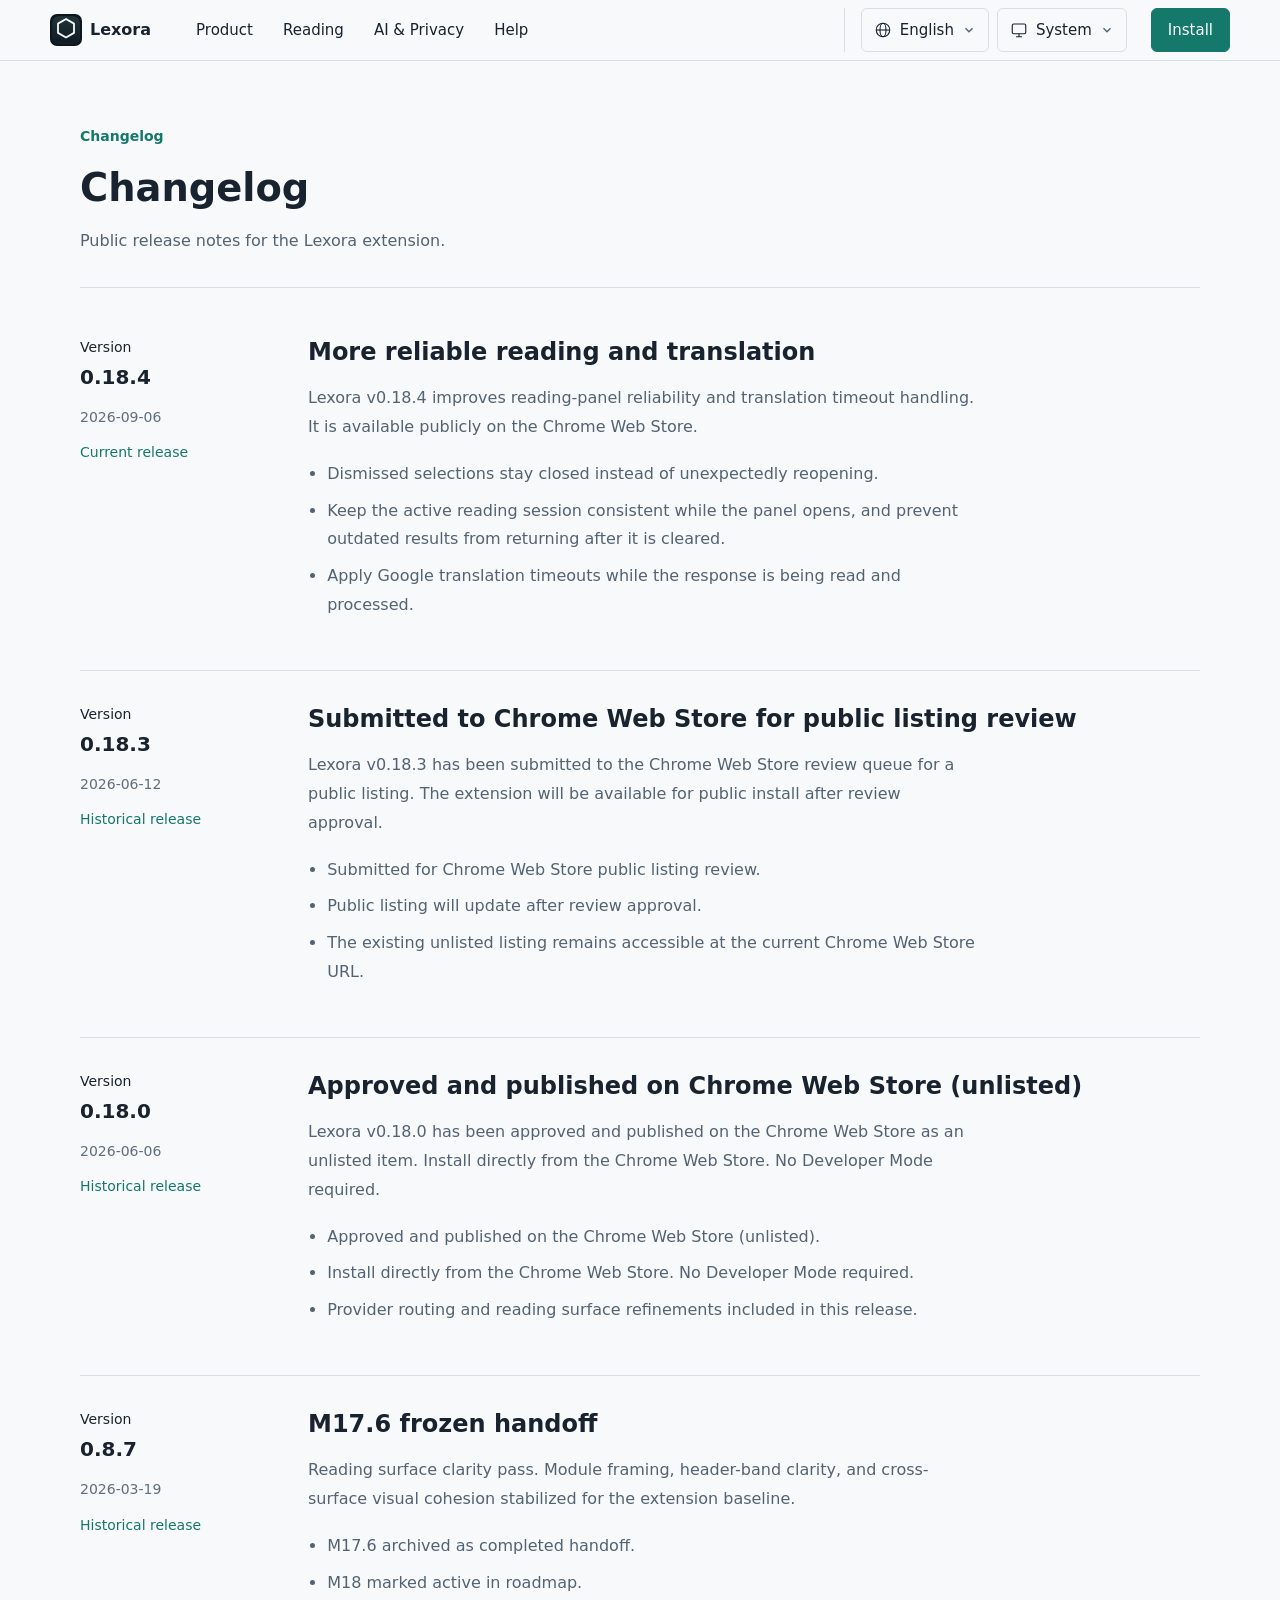
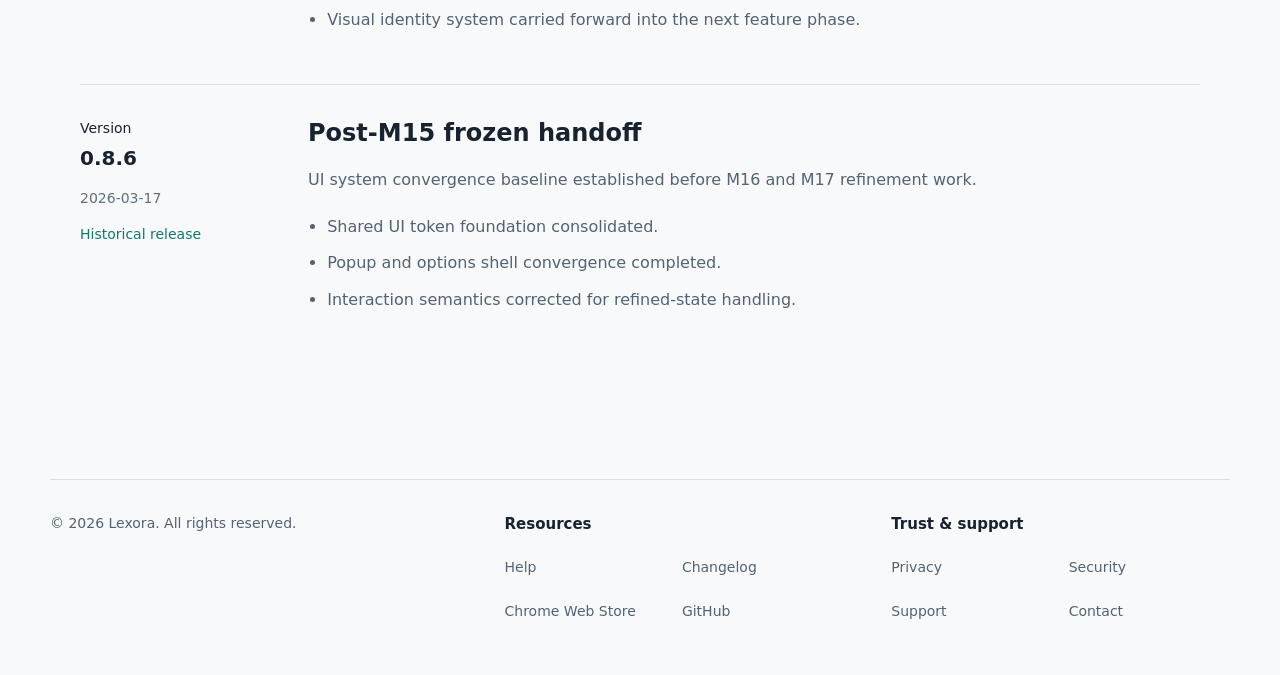
==== commit 7fe017ea: "deploy: publish lexora-site e6e91f75b8265449127902e1d2f8c9b98d7bc5ed" ====
--- a/changelog/index.html
+++ b/changelog/index.html
@@ -1,7 +1,7 @@
-<!DOCTYPE html><html lang="en"> <head><meta charset="utf-8"><meta name="viewport" content="width=device-width, initial-scale=1.0"><title>Lexora Changelog</title><meta name="description" content="Public release notes for the Lexora browser extension."><meta name="generator" content="Astro v6.4.8"><meta name="theme-color" content="#f8f7fb" media="(prefers-color-scheme: light)"><meta name="theme-color" content="#121016" media="(prefers-color-scheme: dark)"><script id="lx-theme-init">
+<!DOCTYPE html><html lang="en"> <head><meta charset="utf-8"><meta name="viewport" content="width=device-width, initial-scale=1.0"><title>Lexora Changelog</title><meta name="description" content="Public release notes for the Lexora browser extension."><meta name="generator" content="Astro v6.4.8"><meta name="theme-color" content="#f8f9fa" media="(prefers-color-scheme: light)"><meta name="theme-color" content="#0d151f" media="(prefers-color-scheme: dark)"><script id="lx-theme-init">
       (function () {
         var preference = 'system';
-        var colors = { light: '#f8f7fb', dark: '#121016' };
+        var colors = { light: '#f8f9fa', dark: '#0d151f' };
         var metas = document.querySelectorAll('meta[name="theme-color"]');
         function normalize(value) {
           return value === 'light' || value === 'dark' ? value : 'system';
@@ -30,7 +30,7 @@
         };
       })();
     </script><meta property="og:type" content="website"><meta property="og:site_name" content="Lexora"><meta property="og:title" content="Lexora Changelog"><meta property="og:description" content="Public release notes for the Lexora browser extension."><meta property="og:url" content="https://lexora.sh/changelog/"><meta property="og:image" content="https://lexora.sh/og-default.svg"><meta name="twitter:card" content="summary_large_image"><meta name="twitter:title" content="Lexora Changelog"><meta name="twitter:description" content="Public release notes for the Lexora browser extension."><meta name="twitter:image" content="https://lexora.sh/og-default.svg"><link rel="canonical" href="https://lexora.sh/changelog/"><link rel="icon" href="/favicon.svg" type="image/svg+xml"><style>.trust-layout{display:grid;grid-template-columns:minmax(0,.65fr) minmax(0,1.35fr);gap:var(--space-16);align-items:start}.trust-contents ul{list-style:none;padding:0;margin:0}.trust-contents a,.trust-links a{display:inline-flex;align-items:center;min-height:44px;color:var(--color-brand);text-decoration:underline;text-underline-offset:4px;overflow-wrap:anywhere}.trust-contents li{margin-bottom:var(--space-2)}.trust-prose section{margin-bottom:var(--space-12);scroll-margin-top:160px}.trust-prose section:last-child{margin-bottom:0}.trust-prose li{margin-bottom:var(--space-3)}.trust-prose h2,.release-notes h2{overflow-wrap:anywhere}.trust-prose a{display:inline-block;padding-block:var(--space-2)}.support-start{margin-bottom:var(--space-12)}.support-start h2{margin:0 0 var(--space-3);font-size:var(--type-h2)}.trust-links{display:flex;flex-wrap:wrap;gap:var(--space-6)}.release-entry{display:grid;grid-template-columns:minmax(0,.45fr) minmax(0,1.55fr);gap:var(--space-12);padding-block:var(--space-12);border-top:1px solid var(--color-border)}.release-entry:first-child{border-top:2px solid var(--color-brand)}.release-meta p{margin:0 0 var(--space-3)}.release-meta time{color:var(--color-muted)}.release-meta .release-state{margin-top:var(--space-3);color:var(--color-brand);font-size:var(--type-small)}.release-notes li{margin-bottom:var(--space-2)}@media(max-width:900px){.trust-layout,.release-entry{grid-template-columns:1fr;gap:var(--space-8)}.trust-contents{border-bottom:1px solid var(--color-border);padding-bottom:var(--space-6)}.release-meta{display:flex;flex-wrap:wrap;align-items:baseline;gap:var(--space-3) var(--space-6)}.release-meta p,.release-meta .release-state{margin:0}}.utility-page .trust-layout{grid-template-columns:minmax(0,220px) minmax(0,1fr);gap:var(--space-12)}.utility-page .trust-contents{font-size:var(--type-small)}.utility-page .trust-contents li{margin-bottom:var(--space-1)}.utility-page .trust-prose section{padding-bottom:var(--space-8);margin-bottom:var(--space-8);border-bottom:1px solid var(--color-border)}.utility-page .trust-prose section:last-child{padding-bottom:0;margin-bottom:0;border-bottom:0}.utility-page .trust-prose a{display:inline;padding:0}.utility-page .support-start{padding-bottom:var(--space-6);margin-bottom:var(--space-8);border-bottom:1px solid var(--color-border)}.utility-page .release-entry{grid-template-columns:minmax(0,180px) minmax(0,1fr);gap:var(--space-12);padding-block:var(--space-8)}.utility-page .release-entry:first-child{border-top:0;padding-top:0}.utility-page .release-meta{font-size:var(--type-small)}.utility-page .release-meta strong{display:block;font-size:var(--type-h3);color:var(--color-text)}@media(max-width:900px){.utility-page .trust-layout,.utility-page .release-entry{grid-template-columns:minmax(0,1fr);gap:var(--space-6)}.utility-page .release-meta strong{display:inline}}
-</style><link rel="stylesheet" href="/assets/BaseLayout.eJixrf4q.css"></head> <body> <a class="skip-link" href="#top" data-i18n="shell_skip">Skip to content</a> <header class="topbar"> <div class="wrap topbar-inner"> <a class="brand" href="/" aria-label="Lexora home" data-i18n-aria="shell_home"> <span class="brand-mark" aria-hidden="true"><img src="/logo-mark.svg" alt="" width="32" height="32"></span> <span>Lexora</span> </a> <button type="button" class="menu-toggle" aria-controls="site-nav" aria-expanded="false" data-i18n="shell_menu">Menu</button> <div id="site-nav" class="shell-panel"> <nav class="nav" aria-label="Primary" data-i18n-aria="shell_primary"> <a href="/" data-i18n="nav_product">Product</a><a href="/#japanese" data-i18n="nav_japanese">Japanese</a><a href="/#ai-privacy" data-i18n="nav_ai_privacy">AI &amp; Privacy</a><a href="/help" data-i18n="shell_help">Help</a> </nav> <div class="shell-utilities"> <div class="shell-preference" data-preference> <button class="preference-trigger" type="button" aria-expanded="false" aria-controls="locale-options" aria-labelledby="locale-label locale-current" data-preference-trigger> <span id="locale-label" class="visually-hidden" data-i18n="shell_language">Language</span> <span id="locale-current" data-locale-current>EN</span><span aria-hidden="true">⌄</span> </button> <div id="locale-options" class="preference-options" role="group" aria-label="Language" data-i18n-aria="shell_language" hidden> <button type="button" data-lang-btn="en" lang="en" aria-pressed="false">English</button><button type="button" data-lang-btn="vi" lang="vi" aria-pressed="false">Tiếng Việt</button><button type="button" data-lang-btn="ja" lang="ja" aria-pressed="false">日本語</button><button type="button" data-lang-btn="ko" lang="ko" aria-pressed="false">한국어</button> </div> </div> <div class="shell-preference" data-preference> <button class="preference-trigger" type="button" aria-expanded="false" aria-controls="theme-options" aria-labelledby="appearance-label theme-current" data-preference-trigger> <span id="appearance-label" class="visually-hidden" data-i18n="shell_appearance">Appearance</span> <span id="theme-current" data-theme-current data-i18n="shell_theme_system">System</span><span aria-hidden="true">⌄</span> </button> <div id="theme-options" class="preference-options" role="group" aria-label="Appearance" data-i18n-aria="shell_appearance" hidden> <button type="button" data-theme-option="system" aria-pressed="false" data-i18n="shell_theme_system">System</button> <button type="button" data-theme-option="light" aria-pressed="false" data-i18n="shell_theme_light">Light</button> <button type="button" data-theme-option="dark" aria-pressed="false" data-i18n="shell_theme_dark">Dark</button> </div> </div> </div> <a class="btn btn-primary shell-install" href="/install" data-i18n="nav_install">Install</a> </div> </div> </header> <script>
+</style><link rel="stylesheet" href="/assets/BaseLayout.DRJdhfl7.css"></head> <body> <a class="skip-link" href="#top" data-i18n="shell_skip">Skip to content</a> <header class="topbar"> <div class="wrap topbar-inner"> <a class="brand" href="/" aria-label="Lexora home" data-i18n-aria="shell_home"> <span class="brand-mark" aria-hidden="true"><img src="/logo-mark.svg" alt="" width="32" height="32"></span> <span>Lexora</span> </a> <button type="button" class="menu-toggle" aria-controls="site-nav" aria-expanded="false" data-i18n="shell_menu">Menu</button> <div id="site-nav" class="shell-panel"> <nav class="nav" aria-label="Primary" data-i18n-aria="shell_primary"> <a href="/" data-i18n="nav_product">Product</a><a href="/#reading-workflow" data-i18n="nav_reading">Reading</a><a href="/#ai-privacy" data-i18n="nav_ai_privacy">AI &amp; Privacy</a><a href="/help" data-i18n="shell_help">Help</a> </nav> <div class="shell-utilities"> <div class="shell-preference" data-preference> <button class="preference-trigger" type="button" aria-expanded="false" aria-controls="locale-options" aria-labelledby="locale-label locale-current" data-preference-trigger> <span id="locale-label" class="visually-hidden" data-i18n="shell_language">Language</span> <svg class="preference-icon" viewBox="0 0 24 24" width="18" height="18" fill="none" stroke="currentColor" stroke-width="1.5" aria-hidden="true"><circle cx="12" cy="12" r="9"></circle><ellipse cx="12" cy="12" rx="4" ry="9"></ellipse><path d="M3 12h18"></path></svg><span id="locale-current" data-locale-current>English</span><span data-locale-compact aria-hidden="true">EN</span><svg class="preference-chevron" viewBox="0 0 16 16" width="14" height="14" fill="none" stroke="currentColor" stroke-width="1.5" aria-hidden="true"><path d="m4 6 4 4 4-4"></path></svg> </button> <div id="locale-options" class="preference-options" role="group" aria-label="Language" data-i18n-aria="shell_language" hidden> <button type="button" data-lang-btn="en" lang="en" aria-pressed="false">English</button><button type="button" data-lang-btn="vi" lang="vi" aria-pressed="false">Tiếng Việt</button><button type="button" data-lang-btn="ja" lang="ja" aria-pressed="false">日本語</button><button type="button" data-lang-btn="ko" lang="ko" aria-pressed="false">한국어</button> </div> </div> <div class="shell-preference" data-preference> <button class="preference-trigger" type="button" aria-expanded="false" aria-controls="theme-options" aria-labelledby="appearance-label theme-current" data-preference-trigger> <span id="appearance-label" class="visually-hidden" data-i18n="shell_appearance">Appearance</span> <svg class="preference-icon" viewBox="0 0 24 24" width="18" height="18" fill="none" stroke="currentColor" stroke-width="1.5" aria-hidden="true"><rect x="3" y="4" width="18" height="13" rx="2"></rect><path d="M8 21h8m-4-4v4"></path></svg><span id="theme-current" data-theme-current data-i18n="shell_theme_system">System</span><svg class="preference-chevron" viewBox="0 0 16 16" width="14" height="14" fill="none" stroke="currentColor" stroke-width="1.5" aria-hidden="true"><path d="m4 6 4 4 4-4"></path></svg> </button> <div id="theme-options" class="preference-options" role="group" aria-label="Appearance" data-i18n-aria="shell_appearance" hidden> <button type="button" data-theme-option="system" aria-pressed="false" data-i18n="shell_theme_system">System</button> <button type="button" data-theme-option="light" aria-pressed="false" data-i18n="shell_theme_light">Light</button> <button type="button" data-theme-option="dark" aria-pressed="false" data-i18n="shell_theme_dark">Dark</button> </div> </div> </div> <a class="btn btn-primary shell-install" href="/install" data-i18n="nav_install">Install</a> </div> </div> </header> <script>
 (function () {
   var header = document.querySelector('.topbar');
   var toggle = header.querySelector('.menu-toggle');
@@ -126,7 +126,7 @@
     else if (preference) preference.trigger.focus();
   });
 })();
-</script> <main id="top" tabindex="-1">  <div class="utility-page utility-page--wide"> <section class="page-hero"> <div class="wrap"> <div class="utility-heading"> <div class="utility-eyebrow">  <span data-i18n="shell_changelog">Changelog</span> </div> <div class="page-copy"> <h1 data-i18n="shell_changelog">Changelog</h1> <p data-i18n="release_intro">Public release notes for the Lexora extension.</p>  </div> </div> </div> </section> <section class="section-block"> <div class="wrap release-timeline"> <article class="release-entry" aria-labelledby="release-0.18.4"> <div class="release-meta"> <p><span data-i18n="release_version">Version</span> <strong>0.18.4</strong></p> <time datetime="2026-09-06">2026-09-06</time> <p class="release-state" data-i18n="release_current">Current release</p> </div> <div class="prose-shell release-notes" lang="en"> <h2 id="release-0.18.4">More reliable reading and translation</h2> <p>Lexora v0.18.4 improves reading-panel reliability and translation timeout handling. It is available publicly on the Chrome Web Store.</p> <ul><li>Dismissed selections stay closed instead of unexpectedly reopening.</li><li>Keep the active reading session consistent while the panel opens, and prevent outdated results from returning after it is cleared.</li><li>Apply Google translation timeouts while the response is being read and processed.</li></ul> </div> </article><article class="release-entry" aria-labelledby="release-0.18.3"> <div class="release-meta"> <p><span data-i18n="release_version">Version</span> <strong>0.18.3</strong></p> <time datetime="2026-06-12">2026-06-12</time> <p class="release-state" data-i18n="release_historical">Historical release</p> </div> <div class="prose-shell release-notes" lang="en"> <h2 id="release-0.18.3">Submitted to Chrome Web Store for public listing review</h2> <p>Lexora v0.18.3 has been submitted to the Chrome Web Store review queue for a public listing. The extension will be available for public install after review approval.</p> <ul><li>Submitted for Chrome Web Store public listing review.</li><li>Public listing will update after review approval.</li><li>The existing unlisted listing remains accessible at the current Chrome Web Store URL.</li></ul> </div> </article><article class="release-entry" aria-labelledby="release-0.18.0"> <div class="release-meta"> <p><span data-i18n="release_version">Version</span> <strong>0.18.0</strong></p> <time datetime="2026-06-06">2026-06-06</time> <p class="release-state" data-i18n="release_historical">Historical release</p> </div> <div class="prose-shell release-notes" lang="en"> <h2 id="release-0.18.0">Approved and published on Chrome Web Store (unlisted)</h2> <p>Lexora v0.18.0 has been approved and published on the Chrome Web Store as an unlisted item. Install directly from the Chrome Web Store. No Developer Mode required.</p> <ul><li>Approved and published on the Chrome Web Store (unlisted).</li><li>Install directly from the Chrome Web Store. No Developer Mode required.</li><li>Provider routing and reading surface refinements included in this release.</li></ul> </div> </article><article class="release-entry" aria-labelledby="release-0.8.7"> <div class="release-meta"> <p><span data-i18n="release_version">Version</span> <strong>0.8.7</strong></p> <time datetime="2026-03-19">2026-03-19</time> <p class="release-state" data-i18n="release_historical">Historical release</p> </div> <div class="prose-shell release-notes" lang="en"> <h2 id="release-0.8.7">M17.6 frozen handoff</h2> <p>Reading surface clarity pass. Module framing, header-band clarity, and cross-surface visual cohesion stabilized for the extension baseline.</p> <ul><li>M17.6 archived as completed handoff.</li><li>M18 marked active in roadmap.</li><li>Visual identity system carried forward into the next feature phase.</li></ul> </div> </article><article class="release-entry" aria-labelledby="release-0.8.6"> <div class="release-meta"> <p><span data-i18n="release_version">Version</span> <strong>0.8.6</strong></p> <time datetime="2026-03-17">2026-03-17</time> <p class="release-state" data-i18n="release_historical">Historical release</p> </div> <div class="prose-shell release-notes" lang="en"> <h2 id="release-0.8.6">Post-M15 frozen handoff</h2> <p>UI system convergence baseline established before M16 and M17 refinement work.</p> <ul><li>Shared UI token foundation consolidated.</li><li>Popup and options shell convergence completed.</li><li>Interaction semantics corrected for refined-state handling.</li></ul> </div> </article> </div> </section> </div>  </main> <footer class="footer"> <div class="wrap footer-inner"> <div>&copy; 2026 Lexora. <span data-i18n="footer_rights">All rights reserved.</span></div> <div class="footer-group"> <strong data-i18n="shell_resources">Resources</strong> <div class="footer-links"> <a href="/help" data-i18n="shell_help">Help</a> <a href="/changelog" data-i18n="shell_changelog">Changelog</a> <a href="https://chromewebstore.google.com/detail/lexora-language-assistant/fbobmnpemmhjjloalogeaapfceefgopf" target="_blank" rel="noreferrer" data-i18n="footer_chrome">Chrome Web Store</a> <a href="https://github.com/lexora-project/lexora" target="_blank" rel="noreferrer">GitHub</a> </div> </div> <div class="footer-group"> <strong data-i18n="shell_trust">Trust & support</strong> <div class="footer-links"> <a href="/privacy" data-i18n="footer_privacy">Privacy</a> <a href="/security" data-i18n="footer_security">Security</a> <a href="/support" data-i18n="footer_support">Support</a> <a href="mailto:lexora.dev@proton.me" data-i18n="footer_contact">Contact</a> </div> </div> </div> </footer>  <script type="application/json" id="lx-i18n">{"defaultLocale":"en","locales":["en","vi","ja","ko"],"translations":{"en":{"v3_layer":"The reading layer","polish_sentence":"Meaning takes shape in the words around it.","polish_passage":"A familiar word can reveal something new. Read it in the wider passage, and the connections become clearer.","v3_concept":"Conceptual reading flow","v3_article":"The page you are reading","v3_selection":"A phrase worth understanding","v3_meaning":"Meaning","v3_context":"Context","v3_reading":"Reading","v3_layer_body":"A little clarity, right beside your selection.","v3_resume":"Back to the page. On with your reading.","v3_flow_title":"Select. Understand. Keep reading.","v3_flow_body":"Help appears where you need it. The page stays your destination.","v3_select":"Select","v3_understand":"Understand","v3_continue":"Keep reading","v3_continue_body":"Close the layer and return to the original page with a clearer understanding.","v3_context_title":"Not every selection asks the same question.","v3_context_body":"From a single term to a longer passage, explore meaning in context. Available assistance depends on the text, language, and your settings.","v3_term":"Term","v3_phrase":"Phrase","v3_sentence":"Sentence","v3_passage":"Passage","v3_grounding":"Meaning, pronunciation, reading, and reference context — as the selection calls for them.","v3_japanese":"Japanese reading","v3_japanese_title":"Stay close to the original.","v3_japanese_body":"Follow Japanese text with furigana and reading aids when available. Connect the original words to their reading and meaning, in your chosen language context.","v3_original":"Original text","v3_japanese_caption":"Original text and its reading, held together.","v3_cloud":"Cloud","v3_custom":"Custom endpoint","v3_local":"Local","v3_cloud_note":"Configured provider","v3_custom_note":"Your endpoint","v3_local_note":"Your machine","v3_routing":"Optional AI · configured routes","v3_save_title":"Keep what matters.","v3_save_body":"Choose what to save to Notebook after reading. Saved items stay in this browser, ready to revisit or export as Markdown when you choose.","v3_saved_term":"A saved term","v3_saved_phrase":"A saved phrase","v3_saved_sentence":"A saved sentence","v3_export":"Revisit or export as Markdown","v3_trust_title":"Your reading. Your control.","v3_no_account":"No account required","v3_local_ai":"Local AI available","v3_explicit":"Configured routing","v3_telemetry":"No hidden telemetry","shell_appearance":"Appearance","shell_theme_system":"System","shell_theme_light":"Light","shell_theme_dark":"Dark","release_intro":"Public release notes for the Lexora extension.","release_version":"Version","release_current":"Current release","release_historical":"Historical release","guide_intro":"Install from the Chrome Web Store, then start with a selection on a web page.","guide_start":"Start reading","guide_select":"Select a word, phrase, or passage on a web page where Lexora is enabled.","guide_help":"Need a hand?","guide_help_body":"Use Help to get started, or contact Support if installation or reading does not work as expected.","guide_dev_enable":"Open this address in Chrome and enable Developer Mode.","guide_dev_load":"Choose Load unpacked, then select this folder inside the extracted package.","help_title":"Read with Lexora","help_intro":"A short guide to understanding selected text, using reading aids, and returning to saved items.","help_result_title":"Read the result in context","help_result_body":"Review the meaning or translation in the Lexora panel, then continue reading the original page. Available modules depend on the text, language, enabled features, and your settings.","help_reading_title":"Japanese readings and pronunciation","help_reading_body":"Use furigana when available to follow Japanese text. Pronunciation playback is available for supported languages; reading aids may vary with the selected text and settings.","help_save_title":"Save and return with Notebook","help_save_body":"Explicitly save a selection from the reading panel, then find it in Notebook in Lexora Options. Entries stay in this browser. Search, delete, or export them as Markdown when you choose. Saving is unavailable in incognito tabs.","help_provider_title":"References and optional AI","help_provider_body":"Reference information such as Wikipedia may appear when relevant. AI assistance is optional and depends on your configured provider. Cloud providers and compatible local endpoints such as Ollama are supported; choosing local AI does not make other enabled services local.","help_trouble_title":"If something is missing","help_trouble_body":"Check that Lexora is enabled for the page and review your language, provider, and privacy settings in Options. Some results depend on provider availability. If the issue persists, contact Support with the steps you tried; leave out private text and credentials.","product_view_full":"View full screenshot","product_notebook_caption":"Return to saved items in Notebook, a separate Lexora Options surface. Saves stay in this browser; export is available when you choose.","product_notebook_alt":"Lexora Notebook with local-only storage information, search and filters, three saved Wikipedia items, and Markdown export.","product_ja_alt":"Japanese Wikipedia selection 人工知能 with Lexora showing furigana じんこうちのう and Vietnamese trí tuệ nhân tạo.","product_en_alt":"English Wikipedia text with “Artificial intelligence” selected and the Lexora panel showing “Trí tuệ nhân tạo”.","home_intro":"A browser companion for reading","home_title":"Understand more. Keep reading.","home_workflow_link":"See how it works","home_proof_caption":"English → Vietnamese lookup in the desktop Lexora reading panel.","home_workflow_title":"From a selection back to your reading","home_select":"Select what you want to understand","home_select_body":"Select a word, phrase, or passage on the page you are reading.","home_assist":"Check meaning in context","home_assist_body":"Explore meaning or translation, pronunciation or readings, and reference context. Available modules depend on the text, language, and your settings.","home_continue":"Continue, or save for later","home_continue_body":"Return to the page, or explicitly save a selection to Notebook to revisit it later.","home_languages_title":"Two reading contexts, one familiar flow","home_english":"English → Vietnamese","home_english_body":"Read an English page with Vietnamese as your target language. Check selected text in context and use pronunciation support when available.","home_japanese":"Japanese → Vietnamese","home_japanese_body":"Read Japanese with Vietnamese as your target language. Furigana and related reading aids can help you follow the original text when available.","home_english_caption":"Selected “Artificial intelligence” with the Vietnamese result “Trí tuệ nhân tạo”.","home_japanese_caption":"Selected 人工知能, its reading じんこうちのう, and a Vietnamese result in Lexora.","home_trust_title":"Your reading, your settings","home_trust_body":"Choose enabled providers and privacy controls. Selected text and reading context may go to translation services, public reference sources, or configured AI providers, depending on the features you use.","home_ai_title":"AI is optional","home_ai_body":"If you enable AI assistance, configure a cloud provider, a compatible endpoint, or a supported local runtime such as Ollama. Choosing local AI does not make other enabled services local.","home_install_title":"Bring Lexora to your next read","home_release":"Current release","shell_menu":"Menu","shell_skip":"Skip to content","shell_primary":"Primary","shell_language":"Language","shell_home":"Lexora home","shell_resources":"Resources","shell_help":"Help","shell_changelog":"Changelog","shell_trust":"Trust & support","nav_product":"Product","nav_japanese":"Japanese","nav_ai_privacy":"AI & Privacy","nav_install":"Install","nav_privacy":"Privacy","nav_support":"Support","nav_github":"GitHub","hero_eyebrow":"v0.18.4 Available on Chrome Web Store","hero_h1":"AI-assisted multilingual reading layer for your browser.","hero_lead":"Lexora helps you understand selected web content in context without leaving the page.","hero_cta_install":"Install from Chrome Web Store","hero_cta_project":"View project","hero_signal_label":"Current status","hero_signal_title":"A focused reading layer, not a crowded utility stack.","hero_signal_copy":"The goal is clear comprehension: selected text, contextual explanation, and an interface that stays out of the reading flow.","pill_reading":"Reading","pill_translation":"Translation","pill_explanation":"Explanation","pill_multilingual":"Multilingual","manifesto_kicker":"Manifesto","manifesto_title":"Built to reduce friction, not add another layer of it.","manifesto_body_0":"Lexora is being shaped as a focused reading environment rather than a crowded utility stack. The direction is deliberate: faster comprehension, cleaner context, and tooling that stays out of the way when the work matters.","manifesto_body_1":"This is not a race to look loud. It is a quiet push toward a sharper reading and translation layer that respects focus, precision, and long-session usability.","status_kicker":"Status","status_h2":"Available on Chrome Web Store.","status_body":"Lexora v0.18.4 is available for public installation from the Chrome Web Store.","si_0_title":"Build state","si_0_body":"Lexora v0.18.4 is available on the Chrome Web Store.","si_1_title":"Public website","si_1_body":"This site reflects current project status: v0.18.4 is available for public installation.","si_2_title":"Install","si_2_body":"Install Lexora from the Chrome Web Store. No Developer Mode or manual steps required.","hm_0_title":"Reading-first","hm_0_body":"Built around comprehension flow rather than settings clutter.","hm_1_title":"Context-aware","hm_1_body":"Designed for selected text, surrounding meaning, and clear explanations.","hm_2_title":"Release posture","hm_2_body":"Lexora v0.18.4 is available for public installation from the Chrome Web Store.","features_kicker":"Core features","features_h2":"Understand selected web content without leaving the page.","feat_0_title":"Contextual translation","feat_0_body":"Translate selected text without breaking reading flow. Lexora foregrounds context, not raw string conversion.","feat_1_title":"Explanation lane","feat_1_body":"Explain terms, phrases, and passages according to the selected text and the surrounding reading context.","feat_2_title":"Wikipedia grounding","feat_2_body":"Bring relevant entity context into the same reading surface so you do not have to scatter attention across tabs.","feat_3_title":"Pronunciation and TTS","feat_3_body":"Help users check pronunciation while reading English, Vietnamese, and Japanese.","feat_4_title":"Japanese reading support","feat_4_body":"Expose furigana and related reading aids as part of a disciplined language-reading workflow.","feat_5_title":"Privacy controls","feat_5_body":"Outbound text paths, optional provider routing, and redaction options are documented clearly and configured by the user.","trust_kicker":"Privacy & trust","trust_h2":"A clear product surface builds trust.","trust_intro":"No account-first funnel. No overclaiming. The website mirrors the extension's posture: precise, restrained, and reading-first.","trust_0_title":"Tool-first product","trust_0_body":"Lexora helps people understand selected content quickly without forcing account creation or marketing steps into the workflow.","trust_1_title":"Clear outbound-data paths","trust_1_body":"Users can understand where text may go: translation providers, Wikimedia endpoints, optional AI providers they configure, or local runtimes.","trust_2_title":"Operational honesty","trust_2_body":"The website reflects current project status precisely: Lexora v0.18.4 is available on the Chrome Web Store.","install_hero_badge":"Install","install_hero_title":"Install Lexora","install_hero_body":"Lexora is available on the Chrome Web Store. Install in seconds with no Developer Mode or manual steps required.","install_store_kicker":"Chrome Web Store: recommended","install_store_title":"Install from the Chrome Web Store.","install_store_body":"Install Lexora v0.18.4 from the Chrome Web Store using the link below. No sideloading or Developer Mode required.","install_notice_title":"Public release available","install_notice_body":"Lexora v0.18.4 is available from the direct listing below. Search visibility may take time to update.","install_store_cta":"Open Chrome Web Store","install_chrome_step_0":"Open the Chrome Web Store listing for Lexora.","install_chrome_step_1":"Click \"Add to Chrome\" and confirm the permissions prompt.","install_chrome_step_2":"Pin the Lexora icon to the Chrome toolbar for quick access.","install_chrome_step_3":"Select text on any web page to open the Lexora reading panel.","install_dev_kicker":"Developer Mode: contributors only","install_dev_title":"For contributors and local development.","install_dev_body":"Developer Mode installation is intended for contributors and local development only. Normal users should install from the Chrome Web Store above.","install_current_version_label":"Current extension version","install_store_status_label":"Store status","install_store_status_value":"Available publicly","install_dev_section_title":"Developer Mode install: contributors only","install_dev_section_body":"These steps are for contributors building and testing Lexora locally. Normal users should use the Chrome Web Store.","install_dev_step_0":"Obtain the extension package from the project maintainer.","install_dev_step_1":"Extract the package to a local folder.","install_dev_step_2":"Open chrome://extensions in Chrome and enable Developer Mode.","install_dev_step_3":"Click Load unpacked and select the dist/ folder from the extracted package.","install_dev_step_4":"Open the extension options page to configure languages, providers, and privacy settings.","privacy_hero_badge":"Privacy","privacy_hero_title":"Privacy","privacy_hero_body":"Lexora is explicit about where your text goes and what happens to it.","privacy_process_title":"What Lexora processes","privacy_process_body":"Lexora is a browser extension that assists with reading, translation, explanation, and pronunciation. When you select text on a page, Lexora may process that selected text and related reading context to provide the requested assistance.","privacy_where_title":"Where your text may go","privacy_where_body":"Depending on which features you enable and how you configure the extension, selected text and reading context may be sent to one or more of the following:","privacy_where_translation_label":"Translation providers","privacy_where_translation_body":"a configured translation API based on your settings.","privacy_where_cloud_label":"Cloud AI providers","privacy_where_cloud_body":"for explanation and language assistance, if you enable AI features.","privacy_where_custom_label":"User-configured OpenAI-compatible endpoints","privacy_where_custom_body":"if you set a custom API endpoint in extension settings.","privacy_where_local_label":"Local AI runtimes","privacy_where_local_body":"such as Ollama, if you configure a local provider. Text processed locally does not leave your machine via Lexora.","privacy_where_public_label":"Public knowledge sources","privacy_where_public_body":"Wikipedia and Wikidata, for entity lookup and reading context.","privacy_where_note":"Lexora does not route text to any destination that is not configured by you in the extension settings. No text is sent without a user-initiated action.","privacy_not_title":"What Lexora does not do","privacy_not_0":"Lexora does not sell user data.","privacy_not_1":"Lexora does not require an account to use the extension.","privacy_not_2":"Lexora does not include hidden telemetry.","privacy_not_3":"Lexora does not log your reading history on any Lexora-operated server.","privacy_controls_title":"Privacy controls","privacy_controls_body":"The extension provides controls to manage outbound data handling:","privacy_controls_0":"Choose which providers are enabled for translation and AI assistance.","privacy_controls_1":"Configure a local AI runtime to keep text processing on-device.","privacy_controls_2":"Use redaction options for sensitive content patterns such as email addresses and token-shaped strings.","privacy_site_title":"This website","privacy_site_body":"This website (lexora.sh) is a static site. It does not set tracking cookies, does not collect form submissions, and does not run analytics. Contact is by email link only.","privacy_contact_title":"Contact","privacy_contact_body":"Privacy questions or data-handling concerns:","support_hero_badge":"Support","support_hero_title":"Support","support_hero_body":"If something is not working, here is where to go.","support_contact_title":"Contact","support_contact_body":"Reach the Lexora team at:","support_paths_title":"Support paths","support_path_general_label":"General usage","support_path_general_body":"install questions, language settings, provider setup","support_path_bug_label":"Bug reports","support_path_bug_body":"reproducible issues with extension behavior","support_path_security_label":"Security reports","support_path_security_body":"report sensitive issues privately. See the","support_path_security_link":"security page","support_path_feedback_label":"Feature feedback","support_path_feedback_body":"suggestions related to reading flow, language workflow, or interface behavior","support_bug_title":"For bug reports, include:","support_bug_0":"browser name and version","support_bug_1":"Lexora version (visible in the extension options page)","support_bug_2":"operating system","support_bug_3":"language pair (source and target language)","support_bug_4":"provider mode (which translation or AI provider is active)","support_bug_5":"reproduction steps","security_hero_badge":"Security","security_hero_title":"Security","security_hero_body":"Security-sensitive issues should be reported privately, not posted publicly.","security_report_title":"Reporting a vulnerability","security_report_body":"Do not post security vulnerabilities publicly: not in GitHub issues, not in public forums, not in social channels. Report sensitive issues by email to:","security_useful_title":"What a useful report includes","security_useful_0":"affected Lexora version","security_useful_1":"browser name and version","security_useful_2":"operating system","security_useful_3":"reproduction steps or a concise proof of concept","security_useful_4":"impact assessment","security_areas_title":"Security-relevant areas in Lexora","security_area_provider_label":"Provider routing","security_area_provider_body":"unintended routing of selected text to external services","security_area_selected_label":"Selected-text handling","security_area_selected_body":"unsafe outbound transmission or unintended exposure of selected content","security_area_message_label":"Extension message boundaries","security_area_message_body":"message spoofing or boundary confusion between page context and extension context","security_area_token_label":"Token and key leakage","security_area_token_body":"AI provider keys or credentials exposed or logged","security_area_privacy_label":"Settings and privacy bypasses","security_area_privacy_body":"circumventing user-configured privacy controls or provider restrictions","security_response_title":"Response","security_response_body":"We will acknowledge security reports and coordinate disclosure timing with the reporter. Public credit is available if desired.","notfound_badge":"Not found","notfound_title":"That page is not here.","notfound_body":"Return to the Lexora homepage to continue.","notfound_cta":"Back to homepage","footer_chrome":"Chrome Web Store","footer_privacy":"Privacy","footer_security":"Security","footer_support":"Support","footer_contact":"Contact","footer_rights":"All rights reserved."},"vi":{"v3_layer":"Lớp hỗ trợ đọc","polish_sentence":"Ý nghĩa được định hình bởi những từ xung quanh.","polish_passage":"Một từ quen thuộc có thể gợi mở điều mới. Đọc trong cả đoạn văn, các mối liên hệ sẽ rõ hơn.","v3_concept":"Minh họa quy trình đọc","v3_article":"Trang bạn đang đọc","v3_selection":"Một cụm từ cần hiểu rõ","v3_meaning":"Ý nghĩa","v3_context":"Ngữ cảnh","v3_reading":"Cách đọc","v3_layer_body":"Thêm chút rõ ràng, ngay bên nội dung đã chọn.","v3_resume":"Trở lại trang. Tiếp tục mạch đọc.","v3_flow_title":"Chọn. Hiểu. Đọc tiếp.","v3_flow_body":"Hỗ trợ xuất hiện đúng lúc cần. Trang đang đọc vẫn là nơi bạn muốn ở lại.","v3_select":"Chọn","v3_understand":"Hiểu","v3_continue":"Đọc tiếp","v3_continue_body":"Đóng lớp hỗ trợ và trở lại trang gốc với nội dung đã rõ hơn.","v3_context_title":"Mỗi nội dung được chọn cần một cách hiểu riêng.","v3_context_body":"Từ một thuật ngữ đến đoạn văn dài, tìm hiểu ý nghĩa trong ngữ cảnh. Hỗ trợ tùy theo nội dung, ngôn ngữ và cài đặt của bạn.","v3_term":"Thuật ngữ","v3_phrase":"Cụm từ","v3_sentence":"Câu","v3_passage":"Đoạn văn","v3_grounding":"Ý nghĩa, phát âm, cách đọc và thông tin tham khảo — tùy nội dung cần hiểu.","v3_japanese":"Đọc tiếng Nhật","v3_japanese_title":"Luôn gắn với nguyên văn.","v3_japanese_body":"Theo dõi tiếng Nhật với furigana và hỗ trợ cách đọc khi có. Kết nối từ gốc với cách đọc và ý nghĩa trong ngữ cảnh ngôn ngữ bạn chọn.","v3_original":"Nguyên văn","v3_japanese_caption":"Nguyên văn và cách đọc, luôn đi cùng nhau.","v3_cloud":"Đám mây","v3_custom":"Điểm cuối tùy chỉnh","v3_local":"Cục bộ","v3_cloud_note":"Nhà cung cấp đã cấu hình","v3_custom_note":"Điểm cuối của bạn","v3_local_note":"Máy của bạn","v3_routing":"AI tùy chọn · tuyến đã cấu hình","v3_save_title":"Giữ lại điều cần nhớ.","v3_save_body":"Chủ động lưu vào Notebook sau khi đọc. Mục đã lưu ở trong trình duyệt này, sẵn sàng để xem lại hoặc xuất Markdown khi bạn muốn.","v3_saved_term":"Một thuật ngữ đã lưu","v3_saved_phrase":"Một cụm từ đã lưu","v3_saved_sentence":"Một câu đã lưu","v3_export":"Xem lại hoặc xuất Markdown","v3_trust_title":"Bạn đọc. Bạn làm chủ.","v3_no_account":"Không cần tài khoản","v3_local_ai":"Có hỗ trợ AI cục bộ","v3_explicit":"Định tuyến theo cấu hình","v3_telemetry":"Không thu thập ngầm dữ liệu đo lường","shell_appearance":"Giao diện","shell_theme_system":"Hệ thống","shell_theme_light":"Sáng","shell_theme_dark":"Tối","release_intro":"Ghi chú phát hành công khai của tiện ích Lexora.","release_version":"Phiên bản","release_current":"Phiên bản hiện tại","release_historical":"Phiên bản trước","guide_intro":"Cài từ Chrome Web Store, rồi bắt đầu bằng cách chọn văn bản trên trang web.","guide_start":"Bắt đầu đọc","guide_select":"Chọn từ, cụm từ hoặc đoạn văn trên trang web đã bật Lexora.","guide_help":"Bạn cần trợ giúp?","guide_help_body":"Xem Trợ giúp để bắt đầu, hoặc liên hệ Hỗ trợ nếu việc cài đặt hay đọc không hoạt động như mong đợi.","guide_dev_enable":"Mở địa chỉ này trong Chrome và bật Developer Mode.","guide_dev_load":"Chọn Load unpacked, rồi chọn thư mục này trong gói đã giải nén.","help_title":"Đọc cùng Lexora","help_intro":"Hướng dẫn ngắn để hiểu văn bản đã chọn, dùng hỗ trợ đọc và xem lại mục đã lưu.","help_result_title":"Đọc kết quả trong ngữ cảnh","help_result_body":"Xem nghĩa hoặc bản dịch trong bảng Lexora, rồi đọc tiếp trang gốc. Các mô-đun khả dụng tùy thuộc vào văn bản, ngôn ngữ, tính năng đã bật và cài đặt của bạn.","help_reading_title":"Cách đọc tiếng Nhật và phát âm","help_reading_body":"Dùng furigana khi có để theo dõi văn bản tiếng Nhật. Tính năng nghe phát âm hỗ trợ một số ngôn ngữ; hỗ trợ đọc có thể thay đổi theo văn bản đã chọn và cài đặt.","help_save_title":"Lưu và xem lại với Notebook","help_save_body":"Chủ động lưu nội dung đã chọn từ bảng đọc, rồi tìm lại trong Notebook ở Tùy chọn Lexora. Các mục lưu trong trình duyệt này. Bạn có thể tìm kiếm, xóa hoặc xuất Markdown khi muốn. Không thể lưu trong thẻ ẩn danh.","help_provider_title":"Nguồn tham khảo và AI tùy chọn","help_provider_body":"Thông tin tham khảo như Wikipedia có thể xuất hiện khi phù hợp. Hỗ trợ AI là tùy chọn và phụ thuộc vào nhà cung cấp bạn cấu hình. Có hỗ trợ nhà cung cấp đám mây và điểm cuối cục bộ tương thích như Ollama; chọn AI cục bộ không khiến các dịch vụ khác đã bật chạy cục bộ.","help_trouble_title":"Nếu thiếu kết quả","help_trouble_body":"Kiểm tra Lexora đã được bật cho trang và xem lại cài đặt ngôn ngữ, nhà cung cấp, quyền riêng tư trong Tùy chọn. Một số kết quả phụ thuộc vào tình trạng nhà cung cấp. Nếu vẫn gặp lỗi, liên hệ Hỗ trợ kèm các bước đã thử; không gửi văn bản riêng tư hay thông tin đăng nhập.","product_view_full":"Xem ảnh đầy đủ","product_notebook_caption":"Xem lại mục đã lưu trong Notebook, một trang riêng trong Tùy chọn Lexora. Dữ liệu lưu trong trình duyệt này; bạn có thể chủ động xuất dữ liệu.","product_notebook_alt":"Notebook của Lexora với thông tin lưu trữ cục bộ, tìm kiếm và bộ lọc, ba mục Wikipedia đã lưu và xuất Markdown.","product_ja_alt":"Chọn 人工知能 trên Wikipedia tiếng Nhật; Lexora hiển thị furigana じんこうちのう và tiếng Việt trí tuệ nhân tạo.","product_en_alt":"Văn bản Wikipedia tiếng Anh với “Artificial intelligence” được chọn và bảng Lexora hiển thị “Trí tuệ nhân tạo”.","home_intro":"Người bạn đồng hành khi đọc trên trình duyệt","home_title":"Hiểu rõ hơn. Đọc tiếp liền mạch.","home_workflow_link":"Xem cách hoạt động","home_proof_caption":"Tra cứu Anh → Việt trong bảng đọc Lexora trên máy tính.","home_workflow_title":"Từ đoạn được chọn, trở lại mạch đọc","home_select":"Chọn nội dung bạn muốn hiểu","home_select_body":"Chọn từ, cụm từ hoặc đoạn văn ngay trên trang bạn đang đọc.","home_assist":"Tìm hiểu nghĩa trong ngữ cảnh","home_assist_body":"Xem nghĩa hoặc bản dịch, cách phát âm hoặc cách đọc và thông tin tham khảo. Các mô-đun hiển thị tùy theo nội dung, ngôn ngữ và cài đặt của bạn.","home_continue":"Đọc tiếp hoặc lưu để xem lại","home_continue_body":"Trở lại trang đang đọc hoặc chủ động lưu nội dung đã chọn vào Notebook để xem lại sau.","home_languages_title":"Hai ngữ cảnh đọc, một quy trình quen thuộc","home_english":"Tiếng Anh → Tiếng Việt","home_english_body":"Đọc trang tiếng Anh với ngôn ngữ đích là tiếng Việt. Tìm hiểu nội dung đã chọn trong ngữ cảnh và dùng hỗ trợ phát âm khi có.","home_japanese":"Tiếng Nhật → Tiếng Việt","home_japanese_body":"Đọc tiếng Nhật với ngôn ngữ đích là tiếng Việt. Furigana và các hỗ trợ cách đọc giúp bạn theo dõi nguyên văn khi có.","home_english_caption":"Chọn “Artificial intelligence” và xem kết quả tiếng Việt “Trí tuệ nhân tạo”.","home_japanese_caption":"Nội dung được chọn 人工知能, cách đọc じんこうちのう và kết quả tiếng Việt trong Lexora.","home_trust_title":"Bạn đọc, bạn lựa chọn cài đặt","home_trust_body":"Chọn nhà cung cấp được bật và các tùy chọn riêng tư. Tùy tính năng bạn sử dụng, nội dung đã chọn và ngữ cảnh đọc có thể được gửi đến dịch vụ dịch, nguồn tham khảo công khai hoặc nhà cung cấp AI đã cấu hình.","home_ai_title":"AI là tùy chọn","home_ai_body":"Nếu bật hỗ trợ AI, bạn có thể cấu hình nhà cung cấp đám mây, điểm cuối tương thích hoặc môi trường chạy cục bộ được hỗ trợ như Ollama. Chọn AI cục bộ không khiến các dịch vụ khác đang bật cũng chạy cục bộ.","home_install_title":"Cùng Lexora đọc trang tiếp theo","home_release":"Phiên bản hiện tại","shell_menu":"Menu","shell_skip":"Chuyển đến nội dung","shell_primary":"Điều hướng chính","shell_language":"Ngôn ngữ","shell_home":"Trang chủ Lexora","shell_resources":"Tài nguyên","shell_help":"Trợ giúp","shell_changelog":"Lịch sử cập nhật","shell_trust":"Tin cậy và hỗ trợ","nav_product":"Sản phẩm","nav_japanese":"Tiếng Nhật","nav_ai_privacy":"AI & Quyền riêng tư","nav_install":"Cài đặt","nav_privacy":"Quyền riêng tư","nav_support":"Hỗ trợ","nav_github":"GitHub","hero_eyebrow":"v0.18.4 đã có trên Chrome Web Store","hero_h1":"Lớp đọc hiểu đa ngôn ngữ cho trình duyệt.","hero_lead":"Lexora giúp bạn hiểu nội dung đã chọn trên web theo đúng ngữ cảnh, không cần rời khỏi trang.","hero_cta_install":"Cài từ Chrome Web Store","hero_cta_project":"Xem dự án","hero_signal_label":"Trạng thái hiện tại","hero_signal_title":"Một lớp đọc tập trung, không phải một bộ công cụ chồng chéo.","hero_signal_copy":"Mục tiêu rất rõ: giúp người dùng hiểu phần văn bản đã chọn, có giải thích theo ngữ cảnh, và không làm gián đoạn luồng đọc.","pill_reading":"Đọc hiểu","pill_translation":"Dịch","pill_explanation":"Giải thích","pill_multilingual":"Đa ngôn ngữ","manifesto_kicker":"Định hướng","manifesto_title":"Giúp việc đọc nhẹ hơn, không tạo thêm một lớp rườm rà.","manifesto_body_0":"Lexora được xây dựng như một môi trường ngôn ngữ gọn gàng, thay vì một bộ tiện ích chồng chéo. Định hướng rất rõ: hiểu nhanh hơn, ngữ cảnh rõ hơn, và công cụ lùi lại đúng lúc khi người dùng cần tập trung.","manifesto_body_1":"Đây không phải cuộc đua để trở nên ồn ào. Lexora đi theo hướng lặng hơn: một lớp đọc và dịch gọn hơn, chính xác hơn, tôn trọng sự tập trung, độ chính xác và những phiên đọc dài.","status_kicker":"Trạng thái","status_h2":"Đã có trên Chrome Web Store.","status_body":"Lexora v0.18.4 đã được phát hành công khai trên Chrome Web Store.","si_0_title":"Trạng thái bản dựng","si_0_body":"Lexora v0.18.4 đã có trên Chrome Web Store.","si_1_title":"Trang web công khai","si_1_body":"Trang này phản ánh trạng thái hiện tại của dự án: v0.18.4 đã được phát hành công khai.","si_2_title":"Cài đặt","si_2_body":"Cài Lexora từ Chrome Web Store. Không cần Developer Mode hoặc thao tác thủ công.","hm_0_title":"Ưu tiên việc đọc","hm_0_body":"Xoay quanh luồng đọc hiểu, thay vì làm rối bằng quá nhiều thiết lập.","hm_1_title":"Theo ngữ cảnh","hm_1_body":"Thiết kế cho văn bản được chọn, ý nghĩa xung quanh và phần giải thích rõ ràng.","hm_2_title":"Trạng thái phát hành","hm_2_body":"Lexora v0.18.4 đã được phát hành công khai trên Chrome Web Store.","features_kicker":"Tính năng chính","features_h2":"Hiểu nội dung được chọn trên web mà không cần rời khỏi trang.","feat_0_title":"Dịch theo ngữ cảnh","feat_0_body":"Dịch văn bản đã chọn mà không làm gián đoạn luồng đọc. Lexora đặt ngữ cảnh lên trước, không chỉ đổi chuỗi chữ thô.","feat_1_title":"Giải thích theo ngữ cảnh","feat_1_body":"Giải thích thuật ngữ, cụm từ và đoạn văn dựa trên phần được chọn và ngữ cảnh đang đọc.","feat_2_title":"Ngữ cảnh từ Wikipedia","feat_2_body":"Đưa ngữ cảnh thực thể liên quan vào cùng lớp đọc, để bạn không phải mở thêm nhiều tab.","feat_3_title":"Phát âm và TTS","feat_3_body":"Hỗ trợ nghe phát âm để người dùng kiểm tra lại trong quá trình đọc tiếng Anh, tiếng Việt và tiếng Nhật.","feat_4_title":"Hỗ trợ đọc tiếng Nhật","feat_4_body":"Hiển thị furigana và các hỗ trợ đọc liên quan trong một luồng đọc và học ngôn ngữ gọn gàng.","feat_5_title":"Kiểm soát quyền riêng tư","feat_5_body":"Cách văn bản được gửi đi, lựa chọn nhà cung cấp và tùy chọn ẩn nội dung nhạy cảm được trình bày rõ ràng, do người dùng cấu hình.","trust_kicker":"Quyền riêng tư & độ tin cậy","trust_h2":"Một giao diện rõ ràng giúp tạo sự tin cậy.","trust_intro":"Không ép tạo tài khoản trước. Không nói quá. Website giữ cùng tinh thần với tiện ích: gọn, rõ, tập trung vào việc đọc.","trust_0_title":"Sản phẩm đặt trải nghiệm đọc lên trước","trust_0_body":"Lexora giúp người dùng hiểu nhanh nội dung đã chọn mà không chen thêm bước tạo tài khoản hay luồng marketing vào giữa.","trust_1_title":"Luồng dữ liệu rõ ràng","trust_1_body":"Người dùng biết văn bản được gửi đi đâu: nhà cung cấp dịch, điểm cuối Wikimedia, nhà cung cấp AI tự cấu hình, hoặc môi trường chạy cục bộ.","trust_2_title":"Minh bạch về trạng thái","trust_2_body":"Website phản ánh đúng trạng thái hiện tại của dự án: Lexora v0.18.4 đã có trên Chrome Web Store.","install_hero_badge":"Cài đặt","install_hero_title":"Cài đặt Lexora","install_hero_body":"Lexora có trên Chrome Web Store. Cài trong vài giây, không cần Developer Mode hoặc thao tác thủ công.","install_store_kicker":"Chrome Web Store: khuyến nghị","install_store_title":"Cài từ Chrome Web Store.","install_store_body":"Cài Lexora v0.18.4 từ Chrome Web Store qua liên kết bên dưới. Không cần sideload hoặc Developer Mode.","install_notice_title":"Đã phát hành công khai","install_notice_body":"Lexora v0.18.4 có tại liên kết trực tiếp bên dưới. Khả năng xuất hiện trong kết quả tìm kiếm có thể cần thời gian để cập nhật.","install_store_cta":"Mở Chrome Web Store","install_chrome_step_0":"Mở trang Lexora trên Chrome Web Store.","install_chrome_step_1":"Bấm \"Add to Chrome\" và xác nhận quyền truy cập.","install_chrome_step_2":"Ghim biểu tượng Lexora lên thanh công cụ Chrome để dùng nhanh.","install_chrome_step_3":"Chọn văn bản trên bất kỳ trang web nào để mở bảng đọc của Lexora.","install_dev_kicker":"Developer Mode: chỉ dành cho cộng tác viên","install_dev_title":"Dành cho cộng tác viên và phát triển cục bộ.","install_dev_body":"Cài bằng Developer Mode chỉ dành cho cộng tác viên và phát triển cục bộ. Người dùng thông thường nên cài từ Chrome Web Store ở trên.","install_current_version_label":"Phiên bản tiện ích hiện tại","install_store_status_label":"Trạng thái cửa hàng","install_store_status_value":"Đã phát hành công khai","install_dev_section_title":"Cài bằng Developer Mode: chỉ dành cho cộng tác viên","install_dev_section_body":"Các bước này dành cho người xây dựng và kiểm thử Lexora cục bộ. Người dùng thông thường nên dùng Chrome Web Store.","install_dev_step_0":"Nhận gói tiện ích từ người duy trì dự án.","install_dev_step_1":"Giải nén gói vào một thư mục cục bộ.","install_dev_step_2":"Mở chrome://extensions trong Chrome và bật Developer Mode.","install_dev_step_3":"Bấm Load unpacked và chọn thư mục dist/ trong gói đã giải nén.","install_dev_step_4":"Mở trang tùy chọn của tiện ích để cấu hình ngôn ngữ, nhà cung cấp và thiết lập quyền riêng tư.","privacy_hero_badge":"Quyền riêng tư","privacy_hero_title":"Quyền riêng tư","privacy_hero_body":"Lexora nói rõ văn bản của bạn có thể được gửi đến đâu và được xử lý như thế nào.","privacy_process_title":"Lexora xử lý gì","privacy_process_body":"Lexora là tiện ích trình duyệt hỗ trợ đọc, dịch, giải thích và phát âm. Khi bạn chọn văn bản trên một trang, Lexora có thể xử lý phần văn bản đó cùng ngữ cảnh đọc liên quan để cung cấp đúng hỗ trợ bạn yêu cầu.","privacy_where_title":"Văn bản của bạn có thể được gửi đến đâu","privacy_where_body":"Tùy tính năng bạn bật và cách bạn cấu hình tiện ích, văn bản được chọn và ngữ cảnh đọc có thể được gửi đến một hoặc nhiều nơi sau:","privacy_where_translation_label":"Nhà cung cấp dịch","privacy_where_translation_body":"API dịch đã cấu hình theo thiết lập của bạn.","privacy_where_cloud_label":"Nhà cung cấp AI trên đám mây","privacy_where_cloud_body":"dùng cho giải thích và hỗ trợ ngôn ngữ, nếu bạn bật tính năng AI.","privacy_where_custom_label":"Điểm cuối OpenAI-compatible do người dùng cấu hình","privacy_where_custom_body":"nếu bạn đặt endpoint API tùy chỉnh trong thiết lập tiện ích.","privacy_where_local_label":"Môi trường AI cục bộ","privacy_where_local_body":"ví dụ Ollama, nếu bạn cấu hình nhà cung cấp cục bộ. Văn bản xử lý cục bộ không rời khỏi máy của bạn qua Lexora.","privacy_where_public_label":"Nguồn tri thức công khai","privacy_where_public_body":"Wikipedia và Wikidata, dùng để tra thực thể và bổ sung ngữ cảnh đọc.","privacy_where_note":"Lexora không gửi văn bản đến bất kỳ nơi nào mà bạn chưa cấu hình trong thiết lập tiện ích. Lexora không tự gửi văn bản nếu người dùng chưa chủ động thao tác.","privacy_not_title":"Những việc Lexora không làm","privacy_not_0":"Lexora không bán dữ liệu người dùng.","privacy_not_1":"Lexora không yêu cầu tài khoản để dùng tiện ích.","privacy_not_2":"Lexora không có telemetry ẩn.","privacy_not_3":"Lexora không ghi lịch sử đọc của bạn trên máy chủ do Lexora vận hành.","privacy_controls_title":"Kiểm soát quyền riêng tư","privacy_controls_body":"Tiện ích có các tùy chọn để quản lý việc gửi dữ liệu ra ngoài:","privacy_controls_0":"Chọn nhà cung cấp nào được bật cho dịch và hỗ trợ AI.","privacy_controls_1":"Cấu hình môi trường AI cục bộ để xử lý văn bản ngay trên thiết bị.","privacy_controls_2":"Dùng tùy chọn ẩn các mẫu nội dung nhạy cảm như địa chỉ email và chuỗi giống token.","privacy_site_title":"Website này","privacy_site_body":"Website này (lexora.sh) là site tĩnh. Trang không đặt cookie theo dõi, không thu thập biểu mẫu, và không chạy công cụ phân tích. Liên hệ chỉ qua liên kết email.","privacy_contact_title":"Liên hệ","privacy_contact_body":"Câu hỏi về quyền riêng tư hoặc xử lý dữ liệu:","support_hero_badge":"Hỗ trợ","support_hero_title":"Hỗ trợ","support_hero_body":"Nếu có điều gì không hoạt động, đây là nơi để liên hệ.","support_contact_title":"Liên hệ","support_contact_body":"Liên hệ đội Lexora tại:","support_paths_title":"Kênh hỗ trợ","support_path_general_label":"Sử dụng chung","support_path_general_body":"câu hỏi cài đặt, thiết lập ngôn ngữ, cấu hình nhà cung cấp","support_path_bug_label":"Báo lỗi","support_path_bug_body":"lỗi có thể tái hiện trong hành vi của tiện ích","support_path_security_label":"Báo cáo bảo mật","support_path_security_body":"gửi riêng các vấn đề nhạy cảm. Xem","support_path_security_link":"trang bảo mật","support_path_feedback_label":"Góp ý tính năng","support_path_feedback_body":"đề xuất liên quan đến luồng đọc, quy trình ngôn ngữ hoặc hành vi giao diện","support_bug_title":"Khi báo lỗi, vui lòng kèm theo:","support_bug_0":"tên và phiên bản trình duyệt","support_bug_1":"phiên bản Lexora (hiển thị trong trang tùy chọn tiện ích)","support_bug_2":"hệ điều hành","support_bug_3":"cặp ngôn ngữ (ngôn ngữ nguồn và đích)","support_bug_4":"chế độ nhà cung cấp (nhà cung cấp dịch hoặc AI đang bật)","support_bug_5":"các bước tái hiện","security_hero_badge":"Bảo mật","security_hero_title":"Bảo mật","security_hero_body":"Vấn đề nhạy cảm về bảo mật nên được báo cáo riêng, không đăng công khai.","security_report_title":"Báo cáo lỗ hổng","security_report_body":"Không đăng lỗ hổng bảo mật công khai: không trên GitHub issues, không trên diễn đàn công khai, không trên mạng xã hội. Hãy gửi vấn đề nhạy cảm qua email đến:","security_useful_title":"Một báo cáo hữu ích nên có","security_useful_0":"phiên bản Lexora bị ảnh hưởng","security_useful_1":"tên và phiên bản trình duyệt","security_useful_2":"hệ điều hành","security_useful_3":"PoC ngắn gọn hoặc các bước tái hiện có trọng tâm","security_useful_4":"đánh giá tác động","security_areas_title":"Các khu vực liên quan đến bảo mật trong Lexora","security_area_provider_label":"Định tuyến nhà cung cấp","security_area_provider_body":"văn bản được chọn bị gửi ngoài ý muốn đến dịch vụ bên ngoài","security_area_selected_label":"Xử lý văn bản được chọn","security_area_selected_body":"gửi ra ngoài không an toàn hoặc làm lộ nội dung đã chọn ngoài ý muốn","security_area_message_label":"Ranh giới thông điệp của tiện ích","security_area_message_body":"giả mạo message hoặc nhầm ranh giới giữa ngữ cảnh trang và ngữ cảnh tiện ích","security_area_token_label":"Rò rỉ token và khóa","security_area_token_body":"khóa hoặc thông tin xác thực của nhà cung cấp AI bị lộ hoặc bị ghi log","security_area_privacy_label":"Vượt qua thiết lập quyền riêng tư","security_area_privacy_body":"vượt qua kiểm soát quyền riêng tư hoặc giới hạn nhà cung cấp do người dùng cấu hình","security_response_title":"Phản hồi","security_response_body":"Chúng tôi sẽ xác nhận báo cáo bảo mật và phối hợp thời điểm công bố với người báo cáo. Có thể ghi nhận công khai nếu người báo cáo đồng ý.","notfound_badge":"Không tìm thấy","notfound_title":"Trang này không tồn tại.","notfound_body":"Quay lại trang chủ Lexora để tiếp tục.","notfound_cta":"Về trang chủ","footer_chrome":"Chrome Web Store","footer_privacy":"Quyền riêng tư","footer_security":"Bảo mật","footer_support":"Hỗ trợ","footer_contact":"Liên hệ","footer_rights":"Mọi quyền được bảo lưu."},"ja":{"v3_layer":"読書を支えるレイヤー","polish_sentence":"言葉の意味は、周囲の文脈から見えてくる。","polish_passage":"見慣れた言葉にも、新しい発見がある。文章全体を読み進めると、言葉どうしのつながりが見えてくる。","v3_concept":"読書の流れの概念図","v3_article":"いま読んでいるページ","v3_selection":"理解を深めたいフレーズ","v3_meaning":"意味","v3_context":"文脈","v3_reading":"読み方","v3_layer_body":"選択した言葉のそばに、理解の手がかりを。","v3_resume":"ページに戻って、読み進める。","v3_flow_title":"選んで、理解して、読み進める。","v3_flow_body":"必要なところに、必要な支援を。読む場所は、いまのページのまま。","v3_select":"選ぶ","v3_understand":"理解する","v3_continue":"読み進める","v3_continue_body":"理解が深まったら、レイヤーを閉じて元のページへ。","v3_context_title":"選ぶ内容によって、知りたいことは変わる。","v3_context_body":"一つの用語から長い文章まで、文脈の中で意味を確かめる。使える支援は、内容・言語・設定によって異なります。","v3_term":"用語","v3_phrase":"フレーズ","v3_sentence":"文","v3_passage":"文章","v3_grounding":"意味、発音、読み方、参考情報。その選択に必要な手がかりを。","v3_japanese":"日本語を読む","v3_japanese_title":"原文とともに、読み進める。","v3_japanese_body":"ふりがなや読みの支援を使いながら、日本語を読む。選んだ言語の文脈で、原文・読み方・意味を結びつけます。","v3_original":"原文","v3_japanese_caption":"原文と読み方を、一緒に。","v3_cloud":"クラウド","v3_custom":"カスタム接続先","v3_local":"ローカル","v3_cloud_note":"設定したプロバイダー","v3_custom_note":"自分の接続先","v3_local_note":"自分のマシン","v3_routing":"任意の AI · 設定した接続先","v3_save_title":"大切なものだけ、残しておく。","v3_save_body":"読んだあと、残したいものを Notebook に保存。保存した項目はこのブラウザーに残り、読み返したり Markdown で書き出したりできます。","v3_saved_term":"保存した用語","v3_saved_phrase":"保存したフレーズ","v3_saved_sentence":"保存した文","v3_export":"読み返す、または Markdown で書き出す","v3_trust_title":"読むのも、選ぶのも、あなた。","v3_no_account":"アカウント不要","v3_local_ai":"ローカル AI に対応","v3_explicit":"設定に基づく接続","v3_telemetry":"隠れたテレメトリーなし","shell_appearance":"表示設定","shell_theme_system":"システム","shell_theme_light":"ライト","shell_theme_dark":"ダーク","release_intro":"Lexora 拡張機能の公開リリースノート。","release_version":"バージョン","release_current":"現在のリリース","release_historical":"過去のリリース","guide_intro":"Chrome Web Store からインストールし、Web ページのテキストを選択して使い始めましょう。","guide_start":"読み始める","guide_select":"Lexora が有効な Web ページで、単語やフレーズ、文章を選択します。","guide_help":"お困りですか？","guide_help_body":"使い始めるにはヘルプをご覧ください。インストールや読書機能がうまく動かない場合は、サポートにご相談ください。","guide_dev_enable":"Chrome でこのアドレスを開き、Developer Mode を有効にします。","guide_dev_load":"Load unpacked を選び、展開したパッケージ内のこのフォルダーを指定します。","help_title":"Lexora で読む","help_intro":"選択したテキストの理解、読み支援の使い方、保存した内容の見返し方を紹介します。","help_result_title":"文脈とともに結果を読む","help_result_body":"Lexora パネルで意味や翻訳を確認し、元のページを読み進めます。表示されるモジュールは、テキスト、言語、有効な機能、設定によって異なります。","help_reading_title":"日本語の読みと発音","help_reading_body":"表示される場合は、ふりがなを使って日本語の読みを確認できます。対応言語では発音を再生できます。読み支援は選択したテキストや設定によって異なります。","help_save_title":"Notebook に保存して見返す","help_save_body":"読書パネルから選択内容を明示的に保存し、Lexora 設定の Notebook で見返せます。保存先はこのブラウザー内です。必要に応じて検索、削除、Markdown へのエクスポートができます。シークレットタブでは保存できません。","help_provider_title":"参考情報と任意の AI","help_provider_body":"関連する場合は Wikipedia などの参考情報が表示されます。AI 支援は任意で、設定したプロバイダーによって動作します。クラウドプロバイダーや Ollama などの互換ローカルエンドポイントに対応しています。ローカル AI を選んでも、他の有効なサービスまでローカル処理になるわけではありません。","help_trouble_title":"結果が表示されないとき","help_trouble_body":"そのページで Lexora が有効か確認し、設定画面で言語、プロバイダー、プライバシー設定を見直してください。一部の結果はプロバイダーの稼働状況に左右されます。解決しない場合は試した手順を添えてサポートにご相談ください。私的なテキストや認証情報は含めないでください。","product_view_full":"スクリーンショット全体を見る","product_notebook_caption":"保存した内容は、独立した Lexora 設定画面の Notebook で見返せます。保存先はこのブラウザー内で、必要なときにエクスポートできます。","product_notebook_alt":"ローカル保存の説明、検索とフィルター、Wikipedia から保存した3件、Markdown エクスポートを備えた Lexora Notebook。","product_ja_alt":"日本語版 Wikipedia で「人工知能」を選択し、Lexora がふりがな「じんこうちのう」とベトナム語「trí tuệ nhân tạo」を表示した画面。","product_en_alt":"英語版 Wikipedia で「Artificial intelligence」を選択し、Lexora パネルに「Trí tuệ nhân tạo」と表示した画面。","home_intro":"ブラウザーでの読書を支えるパートナー","home_title":"理解を深めて、読み進める。","home_workflow_link":"使い方を見る","home_proof_caption":"デスクトップ版 Lexora の読書パネルで英語からベトナム語へ調べる。","home_workflow_title":"選択したテキストから、読書の続きへ","home_select":"理解したいテキストを選ぶ","home_select_body":"読んでいるページで、単語やフレーズ、文章を選択します。","home_assist":"文脈に沿って意味を確認する","home_assist_body":"意味や翻訳、発音や読み、参考情報を確認します。表示されるモジュールは、テキスト、言語、設定によって異なります。","home_continue":"読み進める、または後で読むために保存する","home_continue_body":"ページに戻るか、選択した内容を自分で Notebook に保存して、後で見返せます。","home_languages_title":"読む言語が変わっても、同じ流れで","home_english":"英語 → ベトナム語","home_english_body":"翻訳先をベトナム語にして英語のページを読みます。選択した内容を文脈に沿って確認し、利用できる場合は発音も確認できます。","home_japanese":"日本語 → ベトナム語","home_japanese_body":"翻訳先をベトナム語にして日本語を読みます。利用できる場合は、ふりがななどの読み支援で原文をたどれます。","home_english_caption":"選択した「Artificial intelligence」とベトナム語の結果「Trí tuệ nhân tạo」。","home_japanese_caption":"選択した「人工知能」、読みの「じんこうちのう」、Lexora のベトナム語の結果。","home_trust_title":"読書も設定も、自分のペースで","home_trust_body":"有効にするプロバイダーとプライバシー設定を選べます。利用する機能に応じて、選択したテキストや読書の文脈が翻訳サービス、公開の参考情報源、設定した AI プロバイダーに送信される場合があります。","home_ai_title":"AI の利用は任意","home_ai_body":"AI 支援を有効にする場合は、クラウドプロバイダー、互換エンドポイント、Ollama などの対応ローカル環境を設定します。ローカル AI を選んでも、他の有効なサービスがローカル処理になるわけではありません。","home_install_title":"次の読書に、Lexora を","home_release":"現在のリリース","shell_menu":"メニュー","shell_skip":"本文へ移動","shell_primary":"メインナビゲーション","shell_language":"言語","shell_home":"Lexora ホーム","shell_resources":"リソース","shell_help":"ヘルプ","shell_changelog":"更新履歴","shell_trust":"信頼とサポート","nav_product":"製品","nav_japanese":"日本語","nav_ai_privacy":"AI とプライバシー","nav_install":"インストール","nav_privacy":"プライバシー","nav_support":"サポート","nav_github":"GitHub","hero_eyebrow":"v0.18.4 は Chrome Web Store で公開中","hero_h1":"ブラウザのための、AI支援の多言語リーディングレイヤー。","hero_lead":"Lexora は、ページを離れずに選択したWebコンテンツを文脈に沿って理解するための支援をします。","hero_cta_install":"Chrome Web Store からインストール","hero_cta_project":"プロジェクトを見る","hero_signal_label":"現在の状況","hero_signal_title":"詰め込み型ツールではなく、読むための集中したレイヤー。","hero_signal_copy":"目的は明確な理解です。選択したテキスト、文脈に沿った説明、読書の流れを妨げない画面を重視しています。","pill_reading":"読解","pill_translation":"翻訳","pill_explanation":"説明","pill_multilingual":"多言語","manifesto_kicker":"方針","manifesto_title":"摩擦を減らし、新しい手間を増やさないために作っています。","manifesto_body_0":"Lexora は、雑多なユーティリティ群ではなく、整った言語環境として形づくられています。方向性は明確です。理解を速くし、文脈を整理し、集中したい場面でツールが前に出すぎないことです。","manifesto_body_1":"目立つことを競うものではありません。集中、精度、長時間の使いやすさを大切にした、より鋭い読解と翻訳の画面を目指しています。","status_kicker":"ステータス","status_h2":"Chrome Web Store で公開中です。","status_body":"Lexora v0.18.4 は Chrome Web Store で一般公開され、インストールできます。","si_0_title":"ビルド状況","si_0_body":"Lexora v0.18.4 は Chrome Web Store で公開中です。","si_1_title":"公開サイト","si_1_body":"このサイトは現在のプロジェクト状況を反映しています。v0.18.4 は一般公開され、インストールできます。","si_2_title":"インストール","si_2_body":"Lexora は Chrome Web Store からインストールできます。Developer Mode や手動手順は不要です。","hm_0_title":"読むことを優先","hm_0_body":"設定の多さではなく、理解の流れを中心にしています。","hm_1_title":"文脈を重視","hm_1_body":"選択テキスト、周囲の意味、わかりやすい説明のために設計しています。","hm_2_title":"リリース状況","hm_2_body":"Lexora v0.18.4 は Chrome Web Store で一般公開され、インストールできます。","features_kicker":"主な機能","features_h2":"ページを離れずに、選択したWebコンテンツを理解できます。","feat_0_title":"文脈に沿った翻訳","feat_0_body":"読書の流れを止めずに、選択したテキストを翻訳します。Lexora は単なる文字列変換ではなく、文脈を重視します。","feat_1_title":"文脈に沿った説明","feat_1_body":"選択したテキストと周囲の文脈に基づいて、用語、フレーズ、段落を説明します。","feat_2_title":"Wikipedia による補助","feat_2_body":"関連するエンティティの文脈を同じ読書画面に取り込み、タブを増やさずに確認できます。","feat_3_title":"発音とTTS","feat_3_body":"英語、ベトナム語、日本語を読んでいるときに、発音を確認できます。","feat_4_title":"日本語読解サポート","feat_4_body":"ふりがななどの読解補助を、整った言語学習と読解の流れに組み込みます。","feat_5_title":"プライバシー制御","feat_5_body":"送信されるテキストの経路、任意のプロバイダー設定、秘匿オプションを明確に示し、ユーザーが設定できます。","trust_kicker":"プライバシーと信頼","trust_h2":"明確な画面は信頼につながります。","trust_intro":"アカウント作成を先に求めません。過度な主張もしません。このサイトは、拡張機能と同じく、正確で控えめ、読書を中心にした姿勢を保ちます。","trust_0_title":"読書体験を優先する製品","trust_0_body":"Lexora は、アカウント作成やマーケティング導線を挟まず、選択した内容をすばやく理解できるようにします。","trust_1_title":"明確な外部送信経路","trust_1_body":"テキストの送信先を把握できます。翻訳プロバイダー、Wikimedia エンドポイント、ユーザーが設定した任意のAIプロバイダー、またはローカルランタイムです。","trust_2_title":"運用状況の明示","trust_2_body":"このサイトは現在のプロジェクト状況を正確に反映しています。Lexora v0.18.4 は Chrome Web Store で公開中です。","install_hero_badge":"インストール","install_hero_title":"Lexora をインストール","install_hero_body":"Lexora は Chrome Web Store で利用できます。Developer Mode や手動手順なしで、すぐにインストールできます。","install_store_kicker":"Chrome Web Store: 推奨","install_store_title":"Chrome Web Store からインストール。","install_store_body":"下のリンクから Chrome Web Store で Lexora v0.18.4 をインストールできます。サイドロードや Developer Mode は不要です。","install_notice_title":"一般公開中","install_notice_body":"Lexora v0.18.4 は下の直接リンクからインストールできます。検索結果への反映には時間がかかる場合があります。","install_store_cta":"Chrome Web Store を開く","install_chrome_step_0":"Chrome Web Store の Lexora リストを開きます。","install_chrome_step_1":"\"Add to Chrome\" をクリックし、権限プロンプトを確認します。","install_chrome_step_2":"Lexora アイコンを Chrome ツールバーに固定するとすぐ使えます。","install_chrome_step_3":"任意のWebページでテキストを選択し、Lexora の読書パネルを開きます。","install_dev_kicker":"Developer Mode: コントリビューター向け","install_dev_title":"コントリビューターとローカル開発向け。","install_dev_body":"Developer Mode によるインストールは、コントリビューターとローカル開発専用です。通常のユーザーは上の Chrome Web Store からインストールしてください。","install_current_version_label":"現在の拡張機能バージョン","install_store_status_label":"ストア状況","install_store_status_value":"一般公開中","install_dev_section_title":"Developer Mode インストール: コントリビューター向け","install_dev_section_body":"これらの手順は、Lexora をローカルでビルドおよびテストするコントリビューター向けです。通常のユーザーは Chrome Web Store を使用してください。","install_dev_step_0":"プロジェクトのメンテナーから拡張機能パッケージを入手します。","install_dev_step_1":"パッケージをローカルフォルダーに展開します。","install_dev_step_2":"Chrome で chrome://extensions を開き、Developer Mode を有効にします。","install_dev_step_3":"Load unpacked をクリックし、展開したパッケージ内の dist/ フォルダーを選択します。","install_dev_step_4":"拡張機能のオプションページを開き、言語、プロバイダー、プライバシー設定を構成します。","privacy_hero_badge":"プライバシー","privacy_hero_title":"プライバシー","privacy_hero_body":"Lexora は、テキストの送信先と処理内容を明確に示します。","privacy_process_title":"Lexora が処理するもの","privacy_process_body":"Lexora は、読解、翻訳、説明、発音を支援するブラウザ拡張機能です。ページ上のテキストを選択すると、要求された支援を提供するために、その選択テキストと関連する読書文脈を処理することがあります。","privacy_where_title":"テキストの送信先","privacy_where_body":"有効にした機能と拡張機能の設定に応じて、選択テキストと読書文脈は次のいずれかに送信されることがあります。","privacy_where_translation_label":"翻訳プロバイダー","privacy_where_translation_body":"設定に基づく翻訳API。","privacy_where_cloud_label":"クラウドAIプロバイダー","privacy_where_cloud_body":"AI機能を有効にした場合の説明や言語支援。","privacy_where_custom_label":"ユーザー設定の OpenAI-compatible エンドポイント","privacy_where_custom_body":"拡張機能の設定でカスタムAPIエンドポイントを指定した場合。","privacy_where_local_label":"ローカルAIランタイム","privacy_where_local_body":"Ollama など、ローカルプロバイダーを設定した場合。ローカルで処理されるテキストは、Lexora 経由で端末外へ出ません。","privacy_where_public_label":"公開ナレッジソース","privacy_where_public_body":"エンティティ検索と読書文脈のための Wikipedia と Wikidata。","privacy_where_note":"Lexora は、拡張機能の設定でユーザーが構成していない送信先へテキストを送ることはありません。ユーザーの操作なしにテキストが送信されることもありません。","privacy_not_title":"Lexora がしないこと","privacy_not_0":"Lexora はユーザーデータを販売しません。","privacy_not_1":"Lexora は拡張機能の利用にアカウントを要求しません。","privacy_not_2":"Lexora には隠れたテレメトリーはありません。","privacy_not_3":"Lexora が運用するサーバーに読書履歴を記録しません。","privacy_controls_title":"プライバシー制御","privacy_controls_body":"拡張機能には、外部送信されるデータを管理するための設定があります。","privacy_controls_0":"翻訳とAI支援で有効にするプロバイダーを選択できます。","privacy_controls_1":"ローカルAIランタイムを設定し、テキスト処理を端末上に保てます。","privacy_controls_2":"メールアドレスやトークン状の文字列など、機密性のあるパターンに対する秘匿オプションを使用できます。","privacy_site_title":"このWebサイト","privacy_site_body":"このWebサイト (lexora.sh) は静的サイトです。追跡Cookieを設定せず、フォーム送信を収集せず、アナリティクスも実行しません。連絡はメールリンクのみです。","privacy_contact_title":"連絡先","privacy_contact_body":"プライバシーやデータ処理に関する質問:","support_hero_badge":"サポート","support_hero_title":"サポート","support_hero_body":"何かがうまく動作しない場合は、こちらから連絡できます。","support_contact_title":"連絡先","support_contact_body":"Lexora チームへの連絡先:","support_paths_title":"サポート内容","support_path_general_label":"一般的な利用","support_path_general_body":"インストール、言語設定、プロバイダー設定に関する質問","support_path_bug_label":"バグ報告","support_path_bug_body":"拡張機能の動作で再現可能な問題","support_path_security_label":"セキュリティ報告","support_path_security_body":"機密性の高い問題は非公開で報告してください。詳しくは","support_path_security_link":"セキュリティページ","support_path_feedback_label":"機能フィードバック","support_path_feedback_body":"読書の流れ、言語ワークフロー、インターフェース動作に関する提案","support_bug_title":"バグ報告に含めてほしい内容:","support_bug_0":"ブラウザ名とバージョン","support_bug_1":"Lexora のバージョン (拡張機能のオプションページに表示)","support_bug_2":"オペレーティングシステム","support_bug_3":"言語ペア (元言語と対象言語)","support_bug_4":"プロバイダーモード (有効な翻訳またはAIプロバイダー)","support_bug_5":"再現手順","security_hero_badge":"セキュリティ","security_hero_title":"セキュリティ","security_hero_body":"セキュリティ上機密性の高い問題は、公開せず非公開で報告してください。","security_report_title":"脆弱性の報告","security_report_body":"セキュリティ脆弱性を公開しないでください。GitHub issues、公開フォーラム、ソーシャルチャンネルには投稿しないでください。機密性の高い問題はメールで報告してください:","security_useful_title":"有用な報告に含まれる内容","security_useful_0":"影響を受ける Lexora バージョン","security_useful_1":"ブラウザ名とバージョン","security_useful_2":"オペレーティングシステム","security_useful_3":"再現手順または簡潔な PoC","security_useful_4":"影響評価","security_areas_title":"Lexora のセキュリティ関連領域","security_area_provider_label":"プロバイダーのルーティング","security_area_provider_body":"選択テキストが意図せず外部サービスへ送信されること","security_area_selected_label":"選択テキストの扱い","security_area_selected_body":"安全でない外部送信、または選択内容の意図しない露出","security_area_message_label":"拡張機能メッセージの境界","security_area_message_body":"ページコンテキストと拡張機能コンテキスト間のメッセージ偽装や境界の混同","security_area_token_label":"トークンとキーの漏えい","security_area_token_body":"AIプロバイダーのキーや認証情報の露出またはログ記録","security_area_privacy_label":"設定とプライバシーの回避","security_area_privacy_body":"ユーザー設定のプライバシー制御やプロバイダー制限を回避すること","security_response_title":"対応","security_response_body":"セキュリティ報告を確認し、報告者と公開時期を調整します。報告者が希望する場合は、公開クレジットを記載できます。","notfound_badge":"見つかりません","notfound_title":"このページはありません。","notfound_body":"Lexora のホームページに戻って続けてください。","notfound_cta":"ホームに戻る","footer_chrome":"Chrome Web Store","footer_privacy":"プライバシー","footer_security":"セキュリティ","footer_support":"サポート","footer_contact":"連絡先","footer_rights":"無断転載を禁じます。"},"ko":{"v3_layer":"읽기를 돕는 레이어","polish_sentence":"의미는 주변의 말 속에서 모습을 드러냅니다.","polish_passage":"익숙한 단어에서도 새로운 것을 발견할 수 있습니다. 글 전체를 읽으면 말 사이의 연결이 더 선명해집니다.","v3_concept":"읽기 흐름 개념도","v3_article":"지금 읽고 있는 페이지","v3_selection":"이해하고 싶은 구절","v3_meaning":"의미","v3_context":"문맥","v3_reading":"읽는 법","v3_layer_body":"선택한 내용 바로 곁에서 이해의 실마리를.","v3_resume":"페이지로 돌아가 계속 읽으세요.","v3_flow_title":"선택하고, 이해하고, 계속 읽으세요.","v3_flow_body":"필요한 곳에 도움을 더합니다. 읽기의 중심은 여전히 원래 페이지입니다.","v3_select":"선택","v3_understand":"이해","v3_continue":"계속 읽기","v3_continue_body":"이해가 깊어지면 레이어를 닫고 원래 페이지로 돌아가세요.","v3_context_title":"선택한 내용마다 궁금한 점은 다릅니다.","v3_context_body":"단어 하나부터 긴 글까지, 문맥 속 의미를 살펴보세요. 제공되는 도움은 텍스트, 언어, 설정에 따라 달라집니다.","v3_term":"용어","v3_phrase":"구절","v3_sentence":"문장","v3_passage":"글","v3_grounding":"의미, 발음, 읽는 법, 참고 정보 — 선택한 내용에 맞는 실마리를.","v3_japanese":"일본어 읽기","v3_japanese_title":"원문과 함께 읽어 나가세요.","v3_japanese_body":"후리가나와 읽기 지원이 제공될 때 일본어 원문을 따라가세요. 선택한 언어 맥락에서 원래 단어와 읽는 법, 의미를 연결합니다.","v3_original":"원문","v3_japanese_caption":"원문과 읽는 법을 함께.","v3_cloud":"클라우드","v3_custom":"사용자 지정 엔드포인트","v3_local":"로컬","v3_cloud_note":"설정한 제공업체","v3_custom_note":"내 엔드포인트","v3_local_note":"내 기기","v3_routing":"선택적 AI · 설정된 경로","v3_save_title":"중요한 것만 남기세요.","v3_save_body":"읽은 뒤 Notebook에 남길 내용을 직접 선택하세요. 저장한 항목은 이 브라우저에 남으며, 다시 보거나 원할 때 Markdown으로 내보낼 수 있습니다.","v3_saved_term":"저장한 용어","v3_saved_phrase":"저장한 구절","v3_saved_sentence":"저장한 문장","v3_export":"다시 보기 또는 Markdown으로 내보내기","v3_trust_title":"나의 읽기. 나의 선택.","v3_no_account":"계정 없이 사용","v3_local_ai":"로컬 AI 지원","v3_explicit":"설정에 따른 경로","v3_telemetry":"숨겨진 텔레메트리 없음","shell_appearance":"화면 설정","shell_theme_system":"시스템","shell_theme_light":"라이트","shell_theme_dark":"다크","release_intro":"Lexora 확장 프로그램의 공개 릴리스 노트입니다.","release_version":"버전","release_current":"현재 릴리스","release_historical":"이전 릴리스","guide_intro":"Chrome Web Store에서 설치한 뒤 웹페이지의 텍스트를 선택해 시작하세요.","guide_start":"읽기 시작하기","guide_select":"Lexora가 활성화된 웹페이지에서 단어, 구절 또는 문단을 선택하세요.","guide_help":"도움이 필요하신가요?","guide_help_body":"시작 방법은 도움말을 확인하세요. 설치나 읽기 기능이 예상대로 작동하지 않으면 지원을 요청하세요.","guide_dev_enable":"Chrome에서 이 주소를 열고 Developer Mode를 켜세요.","guide_dev_load":"Load unpacked를 선택한 뒤 압축을 푼 패키지에서 이 폴더를 선택하세요.","help_title":"Lexora로 읽기","help_intro":"선택한 텍스트를 이해하고 읽기 지원을 사용하며 저장한 항목을 다시 보는 간단한 안내입니다.","help_result_title":"문맥 속에서 결과 읽기","help_result_body":"Lexora 패널에서 의미나 번역을 확인한 뒤 원래 페이지를 계속 읽으세요. 표시되는 모듈은 텍스트, 언어, 활성화된 기능과 설정에 따라 달라집니다.","help_reading_title":"일본어 읽기와 발음","help_reading_body":"후리가나가 제공되면 일본어 텍스트의 읽는 법을 확인하세요. 지원되는 언어에서는 발음을 들을 수 있습니다. 읽기 지원은 선택한 텍스트와 설정에 따라 달라질 수 있습니다.","help_save_title":"Notebook에 저장하고 다시 보기","help_save_body":"읽기 패널에서 선택한 내용을 직접 저장한 뒤 Lexora 옵션의 Notebook에서 찾아보세요. 항목은 이 브라우저에 저장됩니다. 원할 때 검색, 삭제 또는 Markdown으로 내보낼 수 있습니다. 시크릿 탭에서는 저장할 수 없습니다.","help_provider_title":"참고 정보와 선택적 AI","help_provider_body":"관련이 있는 경우 위키백과 같은 참고 정보가 표시될 수 있습니다. AI 지원은 선택 사항이며 설정한 공급자에 따라 작동합니다. 클라우드 공급자와 Ollama 같은 호환 로컬 엔드포인트를 지원합니다. 로컬 AI를 선택해도 다른 활성 서비스까지 로컬에서 실행되지는 않습니다.","help_trouble_title":"결과가 표시되지 않을 때","help_trouble_body":"해당 페이지에서 Lexora가 활성화되어 있는지 확인하고 옵션에서 언어, 공급자, 개인정보 설정을 검토하세요. 일부 결과는 공급자의 가용성에 따라 달라집니다. 문제가 계속되면 시도한 단계를 적어 지원을 요청하되 비공개 텍스트와 인증 정보는 제외하세요.","product_view_full":"전체 스크린샷 보기","product_notebook_caption":"별도의 Lexora 옵션 화면인 Notebook에서 저장한 항목을 다시 확인하세요. 이 브라우저에 저장되며 원할 때 내보낼 수 있습니다.","product_notebook_alt":"로컬 저장 안내, 검색과 필터, 저장된 위키백과 항목 3개, Markdown 내보내기가 있는 Lexora Notebook.","product_ja_alt":"일본어 위키백과의 人工知能 선택과 Lexora의 후리가나 じんこうちのう 및 베트남어 trí tuệ nhân tạo 표시.","product_en_alt":"영어 위키백과에서 “Artificial intelligence”를 선택하고 Lexora 패널에 “Trí tuệ nhân tạo”가 표시된 화면.","home_intro":"브라우저에서 읽기를 돕는 도구","home_title":"더 깊이 이해하고, 계속 읽으세요.","home_workflow_link":"사용 방법 보기","home_proof_caption":"데스크톱 Lexora 읽기 패널의 영어 → 베트남어 조회.","home_workflow_title":"텍스트 선택부터 다시 읽기까지","home_select":"이해하고 싶은 내용을 선택하세요","home_select_body":"읽고 있는 페이지에서 단어, 구절 또는 문단을 선택하세요.","home_assist":"문맥 속 의미를 확인하세요","home_assist_body":"의미나 번역, 발음이나 읽는 법, 참고 정보를 확인하세요. 표시되는 모듈은 텍스트, 언어, 설정에 따라 달라집니다.","home_continue":"계속 읽거나 나중을 위해 저장하세요","home_continue_body":"페이지로 돌아가거나 선택한 내용을 직접 Notebook에 저장해 나중에 다시 볼 수 있습니다.","home_languages_title":"두 가지 읽기 상황, 익숙한 흐름","home_english":"영어 → 베트남어","home_english_body":"대상 언어를 베트남어로 설정하고 영어 페이지를 읽으세요. 선택한 내용을 문맥 속에서 확인하고, 제공되는 경우 발음 지원을 이용하세요.","home_japanese":"일본어 → 베트남어","home_japanese_body":"대상 언어를 베트남어로 설정하고 일본어를 읽으세요. 제공되는 경우 후리가나와 읽기 지원을 통해 원문을 따라갈 수 있습니다.","home_english_caption":"선택한 “Artificial intelligence”와 베트남어 결과 “Trí tuệ nhân tạo”.","home_japanese_caption":"선택한 人工知能, 읽는 법 じんこうちのう, Lexora의 베트남어 결과.","home_trust_title":"읽기 방식도 설정도 직접 선택하세요","home_trust_body":"활성화할 제공업체와 개인정보 설정을 선택하세요. 사용하는 기능에 따라 선택한 텍스트와 읽기 문맥이 번역 서비스, 공개 참고 자료 또는 설정한 AI 제공업체로 전송될 수 있습니다.","home_ai_title":"AI는 선택 사항입니다","home_ai_body":"AI 지원을 켜면 클라우드 제공업체, 호환 엔드포인트 또는 Ollama 같은 지원되는 로컬 실행 환경을 설정할 수 있습니다. 로컬 AI를 선택해도 다른 활성 서비스까지 로컬에서 실행되는 것은 아닙니다.","home_install_title":"다음 읽기에도 Lexora와 함께","home_release":"현재 릴리스","shell_menu":"메뉴","shell_skip":"본문으로 이동","shell_primary":"주 탐색","shell_language":"언어","shell_home":"Lexora 홈","shell_resources":"자료","shell_help":"도움말","shell_changelog":"변경 기록","shell_trust":"신뢰 및 지원","nav_product":"제품","nav_japanese":"일본어","nav_ai_privacy":"AI 및 개인정보","nav_install":"설치","nav_privacy":"개인정보","nav_support":"지원","nav_github":"GitHub","hero_eyebrow":"v0.18.4 Chrome Web Store에서 공개 중","hero_h1":"브라우저를 위한 AI 지원 다국어 읽기 레이어.","hero_lead":"Lexora는 페이지를 떠나지 않고 선택한 웹 콘텐츠를 맥락에 맞게 이해하도록 돕습니다.","hero_cta_install":"Chrome Web Store에서 설치","hero_cta_project":"프로젝트 보기","hero_signal_label":"현재 상태","hero_signal_title":"복잡한 도구 묶음이 아닌, 읽기에 집중한 레이어.","hero_signal_copy":"목표는 명확한 이해입니다. 선택한 텍스트, 맥락에 맞는 설명, 읽기 흐름을 방해하지 않는 화면을 중심에 둡니다.","pill_reading":"읽기","pill_translation":"번역","pill_explanation":"설명","pill_multilingual":"다국어","manifesto_kicker":"방향","manifesto_title":"마찰을 줄이고, 또 다른 부담을 더하지 않기 위해 만듭니다.","manifesto_body_0":"Lexora는 복잡한 유틸리티 묶음이 아니라 정돈된 언어 환경으로 다듬어지고 있습니다. 방향은 분명합니다. 더 빠른 이해, 더 깔끔한 맥락, 그리고 집중이 필요할 때 앞에 나서지 않는 도구입니다.","manifesto_body_1":"요란하게 보이기 위한 경쟁이 아닙니다. 집중, 정확성, 긴 읽기 세션의 사용성을 존중하는 더 선명한 읽기와 번역 화면을 향한 조용한 개선입니다.","status_kicker":"상태","status_h2":"Chrome Web Store에서 공개 중입니다.","status_body":"Lexora v0.18.4이 Chrome Web Store에 공개되어 누구나 설치할 수 있습니다.","si_0_title":"빌드 상태","si_0_body":"Lexora v0.18.4을 Chrome Web Store에서 설치할 수 있습니다.","si_1_title":"공개 웹사이트","si_1_body":"이 사이트는 현재 프로젝트 상태를 반영합니다. v0.18.4이 공개되어 누구나 설치할 수 있습니다.","si_2_title":"설치","si_2_body":"Chrome Web Store에서 Lexora를 설치하세요. Developer Mode나 수동 단계가 필요하지 않습니다.","hm_0_title":"읽기 우선","hm_0_body":"설정의 복잡함보다 이해 흐름을 중심에 둡니다.","hm_1_title":"맥락 중심","hm_1_body":"선택한 텍스트, 주변 의미, 명확한 설명을 위해 설계되었습니다.","hm_2_title":"출시 상태","hm_2_body":"Lexora v0.18.4이 Chrome Web Store에 공개되어 누구나 설치할 수 있습니다.","features_kicker":"핵심 기능","features_h2":"페이지를 떠나지 않고 선택한 웹 콘텐츠를 이해하세요.","feat_0_title":"맥락 번역","feat_0_body":"읽기 흐름을 끊지 않고 선택한 텍스트를 번역합니다. Lexora는 단순 문자열 변환보다 맥락을 앞에 둡니다.","feat_1_title":"맥락 설명","feat_1_body":"선택한 텍스트와 주변 읽기 맥락에 따라 용어, 구문, 문단을 설명합니다.","feat_2_title":"Wikipedia 기반 맥락","feat_2_body":"관련 엔티티 맥락을 같은 읽기 화면으로 가져와 여러 탭으로 주의를 흩뜨리지 않게 합니다.","feat_3_title":"발음 및 TTS","feat_3_body":"영어, 베트남어, 일본어를 읽는 중에 발음을 확인할 수 있도록 돕습니다.","feat_4_title":"일본어 읽기 지원","feat_4_body":"후리가나와 관련 읽기 보조 기능을 정돈된 언어 읽기 흐름에 포함합니다.","feat_5_title":"개인정보 제어","feat_5_body":"외부로 나가는 텍스트 경로, 선택적 공급자 라우팅, 민감 정보 가림 옵션을 명확히 문서화하고 사용자가 설정합니다.","trust_kicker":"개인정보와 신뢰","trust_h2":"명확한 화면은 신뢰를 만듭니다.","trust_intro":"계정을 먼저 요구하지 않습니다. 과장하지 않습니다. 이 웹사이트는 확장 프로그램과 같은 태도, 즉 정확하고 절제되며 읽기 중심인 태도를 유지합니다.","trust_0_title":"읽기 경험을 우선하는 제품","trust_0_body":"Lexora는 계정 생성이나 마케팅 단계를 끼워 넣지 않고, 선택한 내용을 빠르게 이해하도록 돕습니다.","trust_1_title":"명확한 외부 데이터 경로","trust_1_body":"사용자는 텍스트가 어디로 갈 수 있는지 알 수 있습니다. 번역 공급자, Wikimedia 엔드포인트, 사용자가 설정한 선택적 AI 공급자 또는 로컬 런타임입니다.","trust_2_title":"운영 상태의 정직한 표시","trust_2_body":"이 웹사이트는 현재 프로젝트 상태를 정확히 반영합니다. Lexora v0.18.4을 Chrome Web Store에서 설치할 수 있습니다.","install_hero_badge":"설치","install_hero_title":"Lexora 설치","install_hero_body":"Lexora는 Chrome Web Store에서 사용할 수 있습니다. Developer Mode나 수동 단계 없이 빠르게 설치할 수 있습니다.","install_store_kicker":"Chrome Web Store: 권장","install_store_title":"Chrome Web Store에서 설치.","install_store_body":"아래 링크를 통해 Chrome Web Store에서 Lexora v0.18.4을 설치하세요. 사이드로드나 Developer Mode가 필요하지 않습니다.","install_notice_title":"공개 버전 출시","install_notice_body":"아래 직접 링크에서 Lexora v0.18.4을 설치할 수 있습니다. 검색 결과에 반영되기까지 시간이 걸릴 수 있습니다.","install_store_cta":"Chrome Web Store 열기","install_chrome_step_0":"Chrome Web Store의 Lexora 목록을 엽니다.","install_chrome_step_1":"\"Add to Chrome\"을 클릭하고 권한 안내를 확인합니다.","install_chrome_step_2":"빠른 사용을 위해 Chrome 툴바에 Lexora 아이콘을 고정합니다.","install_chrome_step_3":"웹페이지에서 텍스트를 선택해 Lexora 읽기 패널을 엽니다.","install_dev_kicker":"Developer Mode: 기여자 전용","install_dev_title":"기여자와 로컬 개발용.","install_dev_body":"Developer Mode 설치는 기여자와 로컬 개발을 위한 것입니다. 일반 사용자는 위의 Chrome Web Store에서 설치해야 합니다.","install_current_version_label":"현재 확장 프로그램 버전","install_store_status_label":"스토어 상태","install_store_status_value":"공개 배포 중","install_dev_section_title":"Developer Mode 설치: 기여자 전용","install_dev_section_body":"이 단계는 Lexora를 로컬에서 빌드하고 테스트하는 기여자를 위한 것입니다. 일반 사용자는 Chrome Web Store를 사용해야 합니다.","install_dev_step_0":"프로젝트 관리자에게서 확장 프로그램 패키지를 받습니다.","install_dev_step_1":"패키지를 로컬 폴더에 압축 해제합니다.","install_dev_step_2":"Chrome에서 chrome://extensions를 열고 Developer Mode를 켭니다.","install_dev_step_3":"Load unpacked를 클릭하고 압축을 푼 패키지의 dist/ 폴더를 선택합니다.","install_dev_step_4":"확장 프로그램 옵션 페이지를 열어 언어, 공급자, 개인정보 설정을 구성합니다.","privacy_hero_badge":"개인정보","privacy_hero_title":"개인정보","privacy_hero_body":"Lexora는 텍스트가 어디로 가고 어떻게 처리되는지 명확히 설명합니다.","privacy_process_title":"Lexora가 처리하는 내용","privacy_process_body":"Lexora는 읽기, 번역, 설명, 발음을 돕는 브라우저 확장 프로그램입니다. 페이지에서 텍스트를 선택하면 요청한 도움을 제공하기 위해 선택한 텍스트와 관련 읽기 맥락을 처리할 수 있습니다.","privacy_where_title":"텍스트가 갈 수 있는 곳","privacy_where_body":"활성화한 기능과 확장 프로그램 설정에 따라 선택한 텍스트와 읽기 맥락은 다음 중 하나 이상으로 전송될 수 있습니다.","privacy_where_translation_label":"번역 공급자","privacy_where_translation_body":"사용자 설정에 따른 번역 API.","privacy_where_cloud_label":"클라우드 AI 공급자","privacy_where_cloud_body":"AI 기능을 켠 경우 설명과 언어 지원에 사용됩니다.","privacy_where_custom_label":"사용자 설정 OpenAI-compatible 엔드포인트","privacy_where_custom_body":"확장 프로그램 설정에서 사용자 지정 API 엔드포인트를 설정한 경우.","privacy_where_local_label":"로컬 AI 런타임","privacy_where_local_body":"Ollama처럼 로컬 공급자를 설정한 경우입니다. 로컬에서 처리되는 텍스트는 Lexora를 통해 사용자의 기기를 떠나지 않습니다.","privacy_where_public_label":"공개 지식 소스","privacy_where_public_body":"엔티티 조회와 읽기 맥락을 위한 Wikipedia 및 Wikidata.","privacy_where_note":"Lexora는 확장 프로그램 설정에서 사용자가 구성하지 않은 대상으로 텍스트를 보내지 않습니다. 사용자가 직접 시작한 동작 없이는 텍스트가 전송되지 않습니다.","privacy_not_title":"Lexora가 하지 않는 일","privacy_not_0":"Lexora는 사용자 데이터를 판매하지 않습니다.","privacy_not_1":"Lexora는 확장 프로그램 사용에 계정을 요구하지 않습니다.","privacy_not_2":"Lexora에는 숨겨진 텔레메트리가 없습니다.","privacy_not_3":"Lexora가 운영하는 서버에 사용자의 읽기 기록을 남기지 않습니다.","privacy_controls_title":"개인정보 제어","privacy_controls_body":"확장 프로그램은 외부 데이터 처리를 관리하는 설정을 제공합니다.","privacy_controls_0":"번역과 AI 지원에 사용할 공급자를 선택합니다.","privacy_controls_1":"로컬 AI 런타임을 구성해 텍스트 처리를 기기 안에 둘 수 있습니다.","privacy_controls_2":"이메일 주소나 토큰 형태 문자열 같은 민감한 패턴에 가림 옵션을 사용할 수 있습니다.","privacy_site_title":"이 웹사이트","privacy_site_body":"이 웹사이트(lexora.sh)는 정적 사이트입니다. 추적 쿠키를 설정하지 않고, 양식 제출을 수집하지 않으며, 분석 도구를 실행하지 않습니다. 연락은 이메일 링크로만 이루어집니다.","privacy_contact_title":"연락처","privacy_contact_body":"개인정보 또는 데이터 처리 관련 문의:","support_hero_badge":"지원","support_hero_title":"지원","support_hero_body":"무언가 제대로 작동하지 않을 때 연락할 수 있는 곳입니다.","support_contact_title":"연락처","support_contact_body":"Lexora 팀에 연락:","support_paths_title":"지원 경로","support_path_general_label":"일반 사용","support_path_general_body":"설치 질문, 언어 설정, 공급자 설정","support_path_bug_label":"버그 보고","support_path_bug_body":"확장 프로그램 동작에서 재현 가능한 문제","support_path_security_label":"보안 보고","support_path_security_body":"민감한 문제는 비공개로 보고하세요. 자세한 내용은","support_path_security_link":"보안 페이지","support_path_feedback_label":"기능 피드백","support_path_feedback_body":"읽기 흐름, 언어 워크플로, 인터페이스 동작에 관한 제안","support_bug_title":"버그 보고에 포함할 내용:","support_bug_0":"브라우저 이름과 버전","support_bug_1":"Lexora 버전(확장 프로그램 옵션 페이지에서 확인 가능)","support_bug_2":"운영 체제","support_bug_3":"언어 쌍(원본 언어와 대상 언어)","support_bug_4":"공급자 모드(활성화된 번역 또는 AI 공급자)","support_bug_5":"재현 단계","security_hero_badge":"보안","security_hero_title":"보안","security_hero_body":"보안상 민감한 문제는 공개 게시하지 말고 비공개로 보고해야 합니다.","security_report_title":"취약점 보고","security_report_body":"보안 취약점을 공개적으로 게시하지 마세요. GitHub issues, 공개 포럼, 소셜 채널에 올리지 마세요. 민감한 문제는 이메일로 보고해 주세요:","security_useful_title":"유용한 보고서에 포함할 내용","security_useful_0":"영향을 받는 Lexora 버전","security_useful_1":"브라우저 이름과 버전","security_useful_2":"운영 체제","security_useful_3":"재현 단계 또는 간결한 PoC","security_useful_4":"영향 평가","security_areas_title":"Lexora의 보안 관련 영역","security_area_provider_label":"공급자 라우팅","security_area_provider_body":"선택한 텍스트가 의도하지 않게 외부 서비스로 라우팅되는 문제","security_area_selected_label":"선택 텍스트 처리","security_area_selected_body":"안전하지 않은 외부 전송 또는 선택한 콘텐츠의 의도치 않은 노출","security_area_message_label":"확장 프로그램 메시지 경계","security_area_message_body":"페이지 컨텍스트와 확장 프로그램 컨텍스트 사이의 메시지 스푸핑 또는 경계 혼동","security_area_token_label":"토큰과 키 유출","security_area_token_body":"AI 공급자 키 또는 자격 증명이 노출되거나 로그에 남는 문제","security_area_privacy_label":"설정 및 개인정보 우회","security_area_privacy_body":"사용자가 구성한 개인정보 제어 또는 공급자 제한을 우회하는 문제","security_response_title":"응답","security_response_body":"보안 보고를 확인하고 보고자와 공개 시점을 조율합니다. 보고자가 동의하면 공개 크레딧을 표기할 수 있습니다.","notfound_badge":"찾을 수 없음","notfound_title":"해당 페이지가 없습니다.","notfound_body":"Lexora 홈페이지로 돌아가 계속 진행하세요.","notfound_cta":"홈으로 돌아가기","footer_chrome":"Chrome Web Store","footer_privacy":"개인정보","footer_security":"보안","footer_support":"지원","footer_contact":"연락처","footer_rights":"모든 권리 보유."}}}</script> <script>
+</script> <main id="top" tabindex="-1">  <div class="utility-page utility-page--wide"> <section class="page-hero"> <div class="wrap"> <div class="utility-heading"> <div class="utility-eyebrow">  <span data-i18n="shell_changelog">Changelog</span> </div> <div class="page-copy"> <h1 data-i18n="shell_changelog">Changelog</h1> <p data-i18n="release_intro">Public release notes for the Lexora extension.</p>  </div> </div> </div> </section> <section class="section-block"> <div class="wrap release-timeline"> <article class="release-entry" aria-labelledby="release-0.18.4"> <div class="release-meta"> <p><span data-i18n="release_version">Version</span> <strong>0.18.4</strong></p> <time datetime="2026-09-06">2026-09-06</time> <p class="release-state" data-i18n="release_current">Current release</p> </div> <div class="prose-shell release-notes" lang="en"> <h2 id="release-0.18.4">More reliable reading and translation</h2> <p>Lexora v0.18.4 improves reading-panel reliability and translation timeout handling. It is available publicly on the Chrome Web Store.</p> <ul><li>Dismissed selections stay closed instead of unexpectedly reopening.</li><li>Keep the active reading session consistent while the panel opens, and prevent outdated results from returning after it is cleared.</li><li>Apply Google translation timeouts while the response is being read and processed.</li></ul> </div> </article><article class="release-entry" aria-labelledby="release-0.18.3"> <div class="release-meta"> <p><span data-i18n="release_version">Version</span> <strong>0.18.3</strong></p> <time datetime="2026-06-12">2026-06-12</time> <p class="release-state" data-i18n="release_historical">Historical release</p> </div> <div class="prose-shell release-notes" lang="en"> <h2 id="release-0.18.3">Submitted to Chrome Web Store for public listing review</h2> <p>Lexora v0.18.3 has been submitted to the Chrome Web Store review queue for a public listing. The extension will be available for public install after review approval.</p> <ul><li>Submitted for Chrome Web Store public listing review.</li><li>Public listing will update after review approval.</li><li>The existing unlisted listing remains accessible at the current Chrome Web Store URL.</li></ul> </div> </article><article class="release-entry" aria-labelledby="release-0.18.0"> <div class="release-meta"> <p><span data-i18n="release_version">Version</span> <strong>0.18.0</strong></p> <time datetime="2026-06-06">2026-06-06</time> <p class="release-state" data-i18n="release_historical">Historical release</p> </div> <div class="prose-shell release-notes" lang="en"> <h2 id="release-0.18.0">Approved and published on Chrome Web Store (unlisted)</h2> <p>Lexora v0.18.0 has been approved and published on the Chrome Web Store as an unlisted item. Install directly from the Chrome Web Store. No Developer Mode required.</p> <ul><li>Approved and published on the Chrome Web Store (unlisted).</li><li>Install directly from the Chrome Web Store. No Developer Mode required.</li><li>Provider routing and reading surface refinements included in this release.</li></ul> </div> </article><article class="release-entry" aria-labelledby="release-0.8.7"> <div class="release-meta"> <p><span data-i18n="release_version">Version</span> <strong>0.8.7</strong></p> <time datetime="2026-03-19">2026-03-19</time> <p class="release-state" data-i18n="release_historical">Historical release</p> </div> <div class="prose-shell release-notes" lang="en"> <h2 id="release-0.8.7">M17.6 frozen handoff</h2> <p>Reading surface clarity pass. Module framing, header-band clarity, and cross-surface visual cohesion stabilized for the extension baseline.</p> <ul><li>M17.6 archived as completed handoff.</li><li>M18 marked active in roadmap.</li><li>Visual identity system carried forward into the next feature phase.</li></ul> </div> </article><article class="release-entry" aria-labelledby="release-0.8.6"> <div class="release-meta"> <p><span data-i18n="release_version">Version</span> <strong>0.8.6</strong></p> <time datetime="2026-03-17">2026-03-17</time> <p class="release-state" data-i18n="release_historical">Historical release</p> </div> <div class="prose-shell release-notes" lang="en"> <h2 id="release-0.8.6">Post-M15 frozen handoff</h2> <p>UI system convergence baseline established before M16 and M17 refinement work.</p> <ul><li>Shared UI token foundation consolidated.</li><li>Popup and options shell convergence completed.</li><li>Interaction semantics corrected for refined-state handling.</li></ul> </div> </article> </div> </section> </div>  </main> <footer class="footer"> <div class="wrap footer-inner"> <div>&copy; 2026 Lexora. <span data-i18n="footer_rights">All rights reserved.</span></div> <div class="footer-group"> <strong data-i18n="shell_resources">Resources</strong> <div class="footer-links"> <a href="/help" data-i18n="shell_help">Help</a> <a href="/changelog" data-i18n="shell_changelog">Changelog</a> <a href="https://chromewebstore.google.com/detail/lexora-language-assistant/fbobmnpemmhjjloalogeaapfceefgopf" target="_blank" rel="noreferrer" data-i18n="footer_chrome">Chrome Web Store</a> <a href="https://github.com/lexora-project/lexora" target="_blank" rel="noreferrer">GitHub</a> </div> </div> <div class="footer-group"> <strong data-i18n="shell_trust">Trust & support</strong> <div class="footer-links"> <a href="/privacy" data-i18n="footer_privacy">Privacy</a> <a href="/security" data-i18n="footer_security">Security</a> <a href="/support" data-i18n="footer_support">Support</a> <a href="mailto:lexora.dev@proton.me" data-i18n="footer_contact">Contact</a> </div> </div> </div> </footer>  <script type="application/json" id="lx-i18n">{"defaultLocale":"en","locales":["en","vi","ja","ko"],"translations":{"en":{"v3_layer":"The reading layer","polish_sentence":"Meaning takes shape in the words around it.","polish_passage":"A familiar word can reveal something new. Read it in the wider passage, and the connections become clearer.","v3_concept":"Conceptual reading flow","v3_article":"The page you are reading","v3_selection":"A phrase worth understanding","v3_meaning":"Meaning","v3_context":"Context","v3_reading":"Reading","v3_layer_body":"A little clarity, right beside your selection.","v3_resume":"Back to the page. On with your reading.","v3_flow_title":"Select. Understand. Keep reading.","v3_flow_body":"Help appears where you need it. The page stays your destination.","v3_select":"Select","v3_understand":"Understand","v3_continue":"Keep reading","v3_continue_body":"Close the layer and return to the original page with a clearer understanding.","v3_context_title":"Not every selection asks the same question.","v3_context_body":"From a single term to a longer passage, explore meaning in context. Available assistance depends on the text, language, and your settings.","v3_term":"Term","v3_phrase":"Phrase","v3_sentence":"Sentence","v3_passage":"Passage","v3_grounding":"Meaning, pronunciation, reading, and reference context — as the selection calls for them.","v3_japanese":"Japanese reading","v3_japanese_title":"Stay close to the original.","v3_japanese_body":"Follow Japanese text with furigana and reading aids when available. Connect the original words to their reading and meaning, in your chosen language context.","v3_original":"Original text","v3_japanese_caption":"Original text and its reading, held together.","v3_cloud":"Cloud","v3_custom":"Custom endpoint","v3_local":"Local","v3_cloud_note":"Configured provider","v3_custom_note":"Your endpoint","v3_local_note":"Your machine","v3_routing":"Optional AI · configured routes","v3_save_title":"Keep what matters.","v3_save_body":"Choose what to save to Notebook after reading. Saved items stay in this browser, ready to revisit or export as Markdown when you choose.","v3_saved_term":"A saved term","v3_saved_phrase":"A saved phrase","v3_saved_sentence":"A saved sentence","v3_export":"Revisit or export as Markdown","v3_trust_title":"Your reading. Your control.","v3_no_account":"No account required","v3_local_ai":"Local AI available","v3_explicit":"Configured routing","v3_telemetry":"No hidden telemetry","shell_appearance":"Appearance","shell_theme_system":"System","shell_theme_light":"Light","shell_theme_dark":"Dark","release_intro":"Public release notes for the Lexora extension.","release_version":"Version","release_current":"Current release","release_historical":"Historical release","guide_intro":"Install from the Chrome Web Store, then start with a selection on a web page.","guide_start":"Start reading","guide_select":"Select a word, phrase, or passage on a web page where Lexora is enabled.","guide_help":"Need a hand?","guide_help_body":"Use Help to get started, or contact Support if installation or reading does not work as expected.","guide_dev_enable":"Open this address in Chrome and enable Developer Mode.","guide_dev_load":"Choose Load unpacked, then select this folder inside the extracted package.","help_title":"Read with Lexora","help_intro":"A short guide to understanding selected text, using reading aids, and returning to saved items.","help_result_title":"Read the result in context","help_result_body":"Review the meaning or translation in the Lexora panel, then continue reading the original page. Available modules depend on the text, language, enabled features, and your settings.","help_reading_title":"Japanese readings and pronunciation","help_reading_body":"Use furigana when available to follow Japanese text. Pronunciation playback is available for supported languages; reading aids may vary with the selected text and settings.","help_save_title":"Save and return with Notebook","help_save_body":"Explicitly save a selection from the reading panel, then find it in Notebook in Lexora Options. Entries stay in this browser. Search, delete, or export them as Markdown when you choose. Saving is unavailable in incognito tabs.","help_provider_title":"References and optional AI","help_provider_body":"Reference information such as Wikipedia may appear when relevant. AI assistance is optional and depends on your configured provider. Cloud providers and compatible local endpoints such as Ollama are supported; choosing local AI does not make other enabled services local.","help_trouble_title":"If something is missing","help_trouble_body":"Check that Lexora is enabled for the page and review your language, provider, and privacy settings in Options. Some results depend on provider availability. If the issue persists, contact Support with the steps you tried; leave out private text and credentials.","product_view_full":"View full screenshot","product_notebook_caption":"Return to saved items in Notebook, a separate Lexora Options surface. Saves stay in this browser; export is available when you choose.","product_notebook_alt":"Lexora Notebook with local-only storage information, search and filters, three saved Wikipedia items, and Markdown export.","product_ja_alt":"Japanese Wikipedia selection 人工知能 with Lexora showing furigana じんこうちのう and Vietnamese trí tuệ nhân tạo.","product_en_alt":"English Wikipedia text with “Artificial intelligence” selected and the Lexora panel showing “Trí tuệ nhân tạo”.","home_intro":"A browser companion for reading","home_title":"Understand more. Keep reading.","home_workflow_link":"See how it works","home_proof_caption":"English → Vietnamese lookup in the desktop Lexora reading panel.","home_workflow_title":"From a selection back to your reading","home_select":"Select what you want to understand","home_select_body":"Select a word, phrase, or passage on the page you are reading.","home_assist":"Check meaning in context","home_assist_body":"Explore meaning or translation, pronunciation or readings, and reference context. Available modules depend on the text, language, and your settings.","home_continue":"Continue, or save for later","home_continue_body":"Return to the page, or explicitly save a selection to Notebook to revisit it later.","home_languages_title":"Two reading contexts, one familiar flow","home_english":"English → Vietnamese","home_english_body":"Read an English page with Vietnamese as your target language. Check selected text in context and use pronunciation support when available.","home_japanese":"Japanese → Vietnamese","home_japanese_body":"Read Japanese with Vietnamese as your target language. Furigana and related reading aids can help you follow the original text when available.","home_english_caption":"Selected “Artificial intelligence” with the Vietnamese result “Trí tuệ nhân tạo”.","home_japanese_caption":"Selected 人工知能, its reading じんこうちのう, and a Vietnamese result in Lexora.","home_trust_title":"Your reading, your settings","home_trust_body":"Choose enabled providers and privacy controls. Selected text and reading context may go to translation services, public reference sources, or configured AI providers, depending on the features you use.","home_ai_title":"AI is optional","home_ai_body":"If you enable AI assistance, configure a cloud provider, a compatible endpoint, or a supported local runtime such as Ollama. Choosing local AI does not make other enabled services local.","home_install_title":"Bring Lexora to your next read","home_release":"Current release","shell_menu":"Menu","shell_skip":"Skip to content","shell_primary":"Primary","shell_language":"Language","shell_home":"Lexora home","shell_resources":"Resources","shell_help":"Help","shell_changelog":"Changelog","shell_trust":"Trust & support","nav_product":"Product","nav_reading":"Reading","nav_ai_privacy":"AI & Privacy","nav_install":"Install","nav_privacy":"Privacy","nav_support":"Support","nav_github":"GitHub","hero_eyebrow":"v0.18.4 Available on Chrome Web Store","hero_h1":"AI-assisted multilingual reading layer for your browser.","hero_lead":"Lexora helps you understand selected web content in context without leaving the page.","hero_cta_install":"Install from Chrome Web Store","hero_cta_project":"View project","hero_signal_label":"Current status","hero_signal_title":"A focused reading layer, not a crowded utility stack.","hero_signal_copy":"The goal is clear comprehension: selected text, contextual explanation, and an interface that stays out of the reading flow.","pill_reading":"Reading","pill_translation":"Translation","pill_explanation":"Explanation","pill_multilingual":"Multilingual","manifesto_kicker":"Manifesto","manifesto_title":"Built to reduce friction, not add another layer of it.","manifesto_body_0":"Lexora is being shaped as a focused reading environment rather than a crowded utility stack. The direction is deliberate: faster comprehension, cleaner context, and tooling that stays out of the way when the work matters.","manifesto_body_1":"This is not a race to look loud. It is a quiet push toward a sharper reading and translation layer that respects focus, precision, and long-session usability.","status_kicker":"Status","status_h2":"Available on Chrome Web Store.","status_body":"Lexora v0.18.4 is available for public installation from the Chrome Web Store.","si_0_title":"Build state","si_0_body":"Lexora v0.18.4 is available on the Chrome Web Store.","si_1_title":"Public website","si_1_body":"This site reflects current project status: v0.18.4 is available for public installation.","si_2_title":"Install","si_2_body":"Install Lexora from the Chrome Web Store. No Developer Mode or manual steps required.","hm_0_title":"Reading-first","hm_0_body":"Built around comprehension flow rather than settings clutter.","hm_1_title":"Context-aware","hm_1_body":"Designed for selected text, surrounding meaning, and clear explanations.","hm_2_title":"Release posture","hm_2_body":"Lexora v0.18.4 is available for public installation from the Chrome Web Store.","features_kicker":"Core features","features_h2":"Understand selected web content without leaving the page.","feat_0_title":"Contextual translation","feat_0_body":"Translate selected text without breaking reading flow. Lexora foregrounds context, not raw string conversion.","feat_1_title":"Explanation lane","feat_1_body":"Explain terms, phrases, and passages according to the selected text and the surrounding reading context.","feat_2_title":"Wikipedia grounding","feat_2_body":"Bring relevant entity context into the same reading surface so you do not have to scatter attention across tabs.","feat_3_title":"Pronunciation and TTS","feat_3_body":"Help users check pronunciation while reading English, Vietnamese, and Japanese.","feat_4_title":"Japanese reading support","feat_4_body":"Expose furigana and related reading aids as part of a disciplined language-reading workflow.","feat_5_title":"Privacy controls","feat_5_body":"Outbound text paths, optional provider routing, and redaction options are documented clearly and configured by the user.","trust_kicker":"Privacy & trust","trust_h2":"A clear product surface builds trust.","trust_intro":"No account-first funnel. No overclaiming. The website mirrors the extension's posture: precise, restrained, and reading-first.","trust_0_title":"Tool-first product","trust_0_body":"Lexora helps people understand selected content quickly without forcing account creation or marketing steps into the workflow.","trust_1_title":"Clear outbound-data paths","trust_1_body":"Users can understand where text may go: translation providers, Wikimedia endpoints, optional AI providers they configure, or local runtimes.","trust_2_title":"Operational honesty","trust_2_body":"The website reflects current project status precisely: Lexora v0.18.4 is available on the Chrome Web Store.","install_hero_badge":"Install","install_hero_title":"Install Lexora","install_hero_body":"Lexora is available on the Chrome Web Store. Install in seconds with no Developer Mode or manual steps required.","install_store_kicker":"Chrome Web Store: recommended","install_store_title":"Install from the Chrome Web Store.","install_store_body":"Install Lexora v0.18.4 from the Chrome Web Store using the link below. No sideloading or Developer Mode required.","install_notice_title":"Public release available","install_notice_body":"Lexora v0.18.4 is available from the direct listing below. Search visibility may take time to update.","install_store_cta":"Open Chrome Web Store","install_chrome_step_0":"Open the Chrome Web Store listing for Lexora.","install_chrome_step_1":"Click \"Add to Chrome\" and confirm the permissions prompt.","install_chrome_step_2":"Pin the Lexora icon to the Chrome toolbar for quick access.","install_chrome_step_3":"Select text on any web page to open the Lexora reading panel.","install_dev_kicker":"Developer Mode: contributors only","install_dev_title":"For contributors and local development.","install_dev_body":"Developer Mode installation is intended for contributors and local development only. Normal users should install from the Chrome Web Store above.","install_current_version_label":"Current extension version","install_store_status_label":"Store status","install_store_status_value":"Available publicly","install_dev_section_title":"Developer Mode install: contributors only","install_dev_section_body":"These steps are for contributors building and testing Lexora locally. Normal users should use the Chrome Web Store.","install_dev_step_0":"Obtain the extension package from the project maintainer.","install_dev_step_1":"Extract the package to a local folder.","install_dev_step_2":"Open chrome://extensions in Chrome and enable Developer Mode.","install_dev_step_3":"Click Load unpacked and select the dist/ folder from the extracted package.","install_dev_step_4":"Open the extension options page to configure languages, providers, and privacy settings.","privacy_hero_badge":"Privacy","privacy_hero_title":"Privacy","privacy_hero_body":"Lexora is explicit about where your text goes and what happens to it.","privacy_process_title":"What Lexora processes","privacy_process_body":"Lexora is a browser extension that assists with reading, translation, explanation, and pronunciation. When you select text on a page, Lexora may process that selected text and related reading context to provide the requested assistance.","privacy_where_title":"Where your text may go","privacy_where_body":"Depending on which features you enable and how you configure the extension, selected text and reading context may be sent to one or more of the following:","privacy_where_translation_label":"Translation providers","privacy_where_translation_body":"a configured translation API based on your settings.","privacy_where_cloud_label":"Cloud AI providers","privacy_where_cloud_body":"for explanation and language assistance, if you enable AI features.","privacy_where_custom_label":"User-configured OpenAI-compatible endpoints","privacy_where_custom_body":"if you set a custom API endpoint in extension settings.","privacy_where_local_label":"Local AI runtimes","privacy_where_local_body":"such as Ollama, if you configure a local provider. Text processed locally does not leave your machine via Lexora.","privacy_where_public_label":"Public knowledge sources","privacy_where_public_body":"Wikipedia and Wikidata, for entity lookup and reading context.","privacy_where_note":"Lexora does not route text to any destination that is not configured by you in the extension settings. No text is sent without a user-initiated action.","privacy_not_title":"What Lexora does not do","privacy_not_0":"Lexora does not sell user data.","privacy_not_1":"Lexora does not require an account to use the extension.","privacy_not_2":"Lexora does not include hidden telemetry.","privacy_not_3":"Lexora does not log your reading history on any Lexora-operated server.","privacy_controls_title":"Privacy controls","privacy_controls_body":"The extension provides controls to manage outbound data handling:","privacy_controls_0":"Choose which providers are enabled for translation and AI assistance.","privacy_controls_1":"Configure a local AI runtime to keep text processing on-device.","privacy_controls_2":"Use redaction options for sensitive content patterns such as email addresses and token-shaped strings.","privacy_site_title":"This website","privacy_site_body":"This website (lexora.sh) is a static site. It does not set tracking cookies, does not collect form submissions, and does not run analytics. Contact is by email link only.","privacy_contact_title":"Contact","privacy_contact_body":"Privacy questions or data-handling concerns:","support_hero_badge":"Support","support_hero_title":"Support","support_hero_body":"If something is not working, here is where to go.","support_contact_title":"Contact","support_contact_body":"Reach the Lexora team at:","support_paths_title":"Support paths","support_path_general_label":"General usage","support_path_general_body":"install questions, language settings, provider setup","support_path_bug_label":"Bug reports","support_path_bug_body":"reproducible issues with extension behavior","support_path_security_label":"Security reports","support_path_security_body":"report sensitive issues privately. See the","support_path_security_link":"security page","support_path_feedback_label":"Feature feedback","support_path_feedback_body":"suggestions related to reading flow, language workflow, or interface behavior","support_bug_title":"For bug reports, include:","support_bug_0":"browser name and version","support_bug_1":"Lexora version (visible in the extension options page)","support_bug_2":"operating system","support_bug_3":"language pair (source and target language)","support_bug_4":"provider mode (which translation or AI provider is active)","support_bug_5":"reproduction steps","security_hero_badge":"Security","security_hero_title":"Security","security_hero_body":"Security-sensitive issues should be reported privately, not posted publicly.","security_report_title":"Reporting a vulnerability","security_report_body":"Do not post security vulnerabilities publicly: not in GitHub issues, not in public forums, not in social channels. Report sensitive issues by email to:","security_useful_title":"What a useful report includes","security_useful_0":"affected Lexora version","security_useful_1":"browser name and version","security_useful_2":"operating system","security_useful_3":"reproduction steps or a concise proof of concept","security_useful_4":"impact assessment","security_areas_title":"Security-relevant areas in Lexora","security_area_provider_label":"Provider routing","security_area_provider_body":"unintended routing of selected text to external services","security_area_selected_label":"Selected-text handling","security_area_selected_body":"unsafe outbound transmission or unintended exposure of selected content","security_area_message_label":"Extension message boundaries","security_area_message_body":"message spoofing or boundary confusion between page context and extension context","security_area_token_label":"Token and key leakage","security_area_token_body":"AI provider keys or credentials exposed or logged","security_area_privacy_label":"Settings and privacy bypasses","security_area_privacy_body":"circumventing user-configured privacy controls or provider restrictions","security_response_title":"Response","security_response_body":"We will acknowledge security reports and coordinate disclosure timing with the reporter. Public credit is available if desired.","notfound_badge":"Not found","notfound_title":"That page is not here.","notfound_body":"Return to the Lexora homepage to continue.","notfound_cta":"Back to homepage","footer_chrome":"Chrome Web Store","footer_privacy":"Privacy","footer_security":"Security","footer_support":"Support","footer_contact":"Contact","footer_rights":"All rights reserved."},"vi":{"v3_layer":"Lớp hỗ trợ đọc","polish_sentence":"Ý nghĩa được định hình bởi những từ xung quanh.","polish_passage":"Một từ quen thuộc có thể gợi mở điều mới. Đọc trong cả đoạn văn, các mối liên hệ sẽ rõ hơn.","v3_concept":"Minh họa quy trình đọc","v3_article":"Trang bạn đang đọc","v3_selection":"Một cụm từ cần hiểu rõ","v3_meaning":"Ý nghĩa","v3_context":"Ngữ cảnh","v3_reading":"Cách đọc","v3_layer_body":"Thêm chút rõ ràng, ngay bên nội dung đã chọn.","v3_resume":"Trở lại trang. Tiếp tục mạch đọc.","v3_flow_title":"Chọn. Hiểu. Đọc tiếp.","v3_flow_body":"Hỗ trợ xuất hiện đúng lúc cần. Trang đang đọc vẫn là nơi bạn muốn ở lại.","v3_select":"Chọn","v3_understand":"Hiểu","v3_continue":"Đọc tiếp","v3_continue_body":"Đóng lớp hỗ trợ và trở lại trang gốc với nội dung đã rõ hơn.","v3_context_title":"Mỗi nội dung được chọn cần một cách hiểu riêng.","v3_context_body":"Từ một thuật ngữ đến đoạn văn dài, tìm hiểu ý nghĩa trong ngữ cảnh. Hỗ trợ tùy theo nội dung, ngôn ngữ và cài đặt của bạn.","v3_term":"Thuật ngữ","v3_phrase":"Cụm từ","v3_sentence":"Câu","v3_passage":"Đoạn văn","v3_grounding":"Ý nghĩa, phát âm, cách đọc và thông tin tham khảo — tùy nội dung cần hiểu.","v3_japanese":"Đọc tiếng Nhật","v3_japanese_title":"Luôn gắn với nguyên văn.","v3_japanese_body":"Theo dõi tiếng Nhật với furigana và hỗ trợ cách đọc khi có. Kết nối từ gốc với cách đọc và ý nghĩa trong ngữ cảnh ngôn ngữ bạn chọn.","v3_original":"Nguyên văn","v3_japanese_caption":"Nguyên văn và cách đọc, luôn đi cùng nhau.","v3_cloud":"Đám mây","v3_custom":"Điểm cuối tùy chỉnh","v3_local":"Cục bộ","v3_cloud_note":"Nhà cung cấp đã cấu hình","v3_custom_note":"Điểm cuối của bạn","v3_local_note":"Máy của bạn","v3_routing":"AI tùy chọn · tuyến đã cấu hình","v3_save_title":"Giữ lại điều cần nhớ.","v3_save_body":"Chủ động lưu vào Notebook sau khi đọc. Mục đã lưu ở trong trình duyệt này, sẵn sàng để xem lại hoặc xuất Markdown khi bạn muốn.","v3_saved_term":"Một thuật ngữ đã lưu","v3_saved_phrase":"Một cụm từ đã lưu","v3_saved_sentence":"Một câu đã lưu","v3_export":"Xem lại hoặc xuất Markdown","v3_trust_title":"Bạn đọc. Bạn làm chủ.","v3_no_account":"Không cần tài khoản","v3_local_ai":"Có hỗ trợ AI cục bộ","v3_explicit":"Định tuyến theo cấu hình","v3_telemetry":"Không thu thập ngầm dữ liệu đo lường","shell_appearance":"Giao diện","shell_theme_system":"Hệ thống","shell_theme_light":"Sáng","shell_theme_dark":"Tối","release_intro":"Ghi chú phát hành công khai của tiện ích Lexora.","release_version":"Phiên bản","release_current":"Phiên bản hiện tại","release_historical":"Phiên bản trước","guide_intro":"Cài từ Chrome Web Store, rồi bắt đầu bằng cách chọn văn bản trên trang web.","guide_start":"Bắt đầu đọc","guide_select":"Chọn từ, cụm từ hoặc đoạn văn trên trang web đã bật Lexora.","guide_help":"Bạn cần trợ giúp?","guide_help_body":"Xem Trợ giúp để bắt đầu, hoặc liên hệ Hỗ trợ nếu việc cài đặt hay đọc không hoạt động như mong đợi.","guide_dev_enable":"Mở địa chỉ này trong Chrome và bật Developer Mode.","guide_dev_load":"Chọn Load unpacked, rồi chọn thư mục này trong gói đã giải nén.","help_title":"Đọc cùng Lexora","help_intro":"Hướng dẫn ngắn để hiểu văn bản đã chọn, dùng hỗ trợ đọc và xem lại mục đã lưu.","help_result_title":"Đọc kết quả trong ngữ cảnh","help_result_body":"Xem nghĩa hoặc bản dịch trong bảng Lexora, rồi đọc tiếp trang gốc. Các mô-đun khả dụng tùy thuộc vào văn bản, ngôn ngữ, tính năng đã bật và cài đặt của bạn.","help_reading_title":"Cách đọc tiếng Nhật và phát âm","help_reading_body":"Dùng furigana khi có để theo dõi văn bản tiếng Nhật. Tính năng nghe phát âm hỗ trợ một số ngôn ngữ; hỗ trợ đọc có thể thay đổi theo văn bản đã chọn và cài đặt.","help_save_title":"Lưu và xem lại với Notebook","help_save_body":"Chủ động lưu nội dung đã chọn từ bảng đọc, rồi tìm lại trong Notebook ở Tùy chọn Lexora. Các mục lưu trong trình duyệt này. Bạn có thể tìm kiếm, xóa hoặc xuất Markdown khi muốn. Không thể lưu trong thẻ ẩn danh.","help_provider_title":"Nguồn tham khảo và AI tùy chọn","help_provider_body":"Thông tin tham khảo như Wikipedia có thể xuất hiện khi phù hợp. Hỗ trợ AI là tùy chọn và phụ thuộc vào nhà cung cấp bạn cấu hình. Có hỗ trợ nhà cung cấp đám mây và điểm cuối cục bộ tương thích như Ollama; chọn AI cục bộ không khiến các dịch vụ khác đã bật chạy cục bộ.","help_trouble_title":"Nếu thiếu kết quả","help_trouble_body":"Kiểm tra Lexora đã được bật cho trang và xem lại cài đặt ngôn ngữ, nhà cung cấp, quyền riêng tư trong Tùy chọn. Một số kết quả phụ thuộc vào tình trạng nhà cung cấp. Nếu vẫn gặp lỗi, liên hệ Hỗ trợ kèm các bước đã thử; không gửi văn bản riêng tư hay thông tin đăng nhập.","product_view_full":"Xem ảnh đầy đủ","product_notebook_caption":"Xem lại mục đã lưu trong Notebook, một trang riêng trong Tùy chọn Lexora. Dữ liệu lưu trong trình duyệt này; bạn có thể chủ động xuất dữ liệu.","product_notebook_alt":"Notebook của Lexora với thông tin lưu trữ cục bộ, tìm kiếm và bộ lọc, ba mục Wikipedia đã lưu và xuất Markdown.","product_ja_alt":"Chọn 人工知能 trên Wikipedia tiếng Nhật; Lexora hiển thị furigana じんこうちのう và tiếng Việt trí tuệ nhân tạo.","product_en_alt":"Văn bản Wikipedia tiếng Anh với “Artificial intelligence” được chọn và bảng Lexora hiển thị “Trí tuệ nhân tạo”.","home_intro":"Người bạn đồng hành khi đọc trên trình duyệt","home_title":"Hiểu rõ hơn. Đọc tiếp liền mạch.","home_workflow_link":"Xem cách hoạt động","home_proof_caption":"Tra cứu Anh → Việt trong bảng đọc Lexora trên máy tính.","home_workflow_title":"Từ đoạn được chọn, trở lại mạch đọc","home_select":"Chọn nội dung bạn muốn hiểu","home_select_body":"Chọn từ, cụm từ hoặc đoạn văn ngay trên trang bạn đang đọc.","home_assist":"Tìm hiểu nghĩa trong ngữ cảnh","home_assist_body":"Xem nghĩa hoặc bản dịch, cách phát âm hoặc cách đọc và thông tin tham khảo. Các mô-đun hiển thị tùy theo nội dung, ngôn ngữ và cài đặt của bạn.","home_continue":"Đọc tiếp hoặc lưu để xem lại","home_continue_body":"Trở lại trang đang đọc hoặc chủ động lưu nội dung đã chọn vào Notebook để xem lại sau.","home_languages_title":"Hai ngữ cảnh đọc, một quy trình quen thuộc","home_english":"Tiếng Anh → Tiếng Việt","home_english_body":"Đọc trang tiếng Anh với ngôn ngữ đích là tiếng Việt. Tìm hiểu nội dung đã chọn trong ngữ cảnh và dùng hỗ trợ phát âm khi có.","home_japanese":"Tiếng Nhật → Tiếng Việt","home_japanese_body":"Đọc tiếng Nhật với ngôn ngữ đích là tiếng Việt. Furigana và các hỗ trợ cách đọc giúp bạn theo dõi nguyên văn khi có.","home_english_caption":"Chọn “Artificial intelligence” và xem kết quả tiếng Việt “Trí tuệ nhân tạo”.","home_japanese_caption":"Nội dung được chọn 人工知能, cách đọc じんこうちのう và kết quả tiếng Việt trong Lexora.","home_trust_title":"Bạn đọc, bạn lựa chọn cài đặt","home_trust_body":"Chọn nhà cung cấp được bật và các tùy chọn riêng tư. Tùy tính năng bạn sử dụng, nội dung đã chọn và ngữ cảnh đọc có thể được gửi đến dịch vụ dịch, nguồn tham khảo công khai hoặc nhà cung cấp AI đã cấu hình.","home_ai_title":"AI là tùy chọn","home_ai_body":"Nếu bật hỗ trợ AI, bạn có thể cấu hình nhà cung cấp đám mây, điểm cuối tương thích hoặc môi trường chạy cục bộ được hỗ trợ như Ollama. Chọn AI cục bộ không khiến các dịch vụ khác đang bật cũng chạy cục bộ.","home_install_title":"Cùng Lexora đọc trang tiếp theo","home_release":"Phiên bản hiện tại","shell_menu":"Menu","shell_skip":"Chuyển đến nội dung","shell_primary":"Điều hướng chính","shell_language":"Ngôn ngữ","shell_home":"Trang chủ Lexora","shell_resources":"Tài nguyên","shell_help":"Trợ giúp","shell_changelog":"Lịch sử cập nhật","shell_trust":"Tin cậy và hỗ trợ","nav_product":"Sản phẩm","nav_reading":"Đọc","nav_ai_privacy":"AI & Quyền riêng tư","nav_install":"Cài đặt","nav_privacy":"Quyền riêng tư","nav_support":"Hỗ trợ","nav_github":"GitHub","hero_eyebrow":"v0.18.4 đã có trên Chrome Web Store","hero_h1":"Lớp đọc hiểu đa ngôn ngữ cho trình duyệt.","hero_lead":"Lexora giúp bạn hiểu nội dung đã chọn trên web theo đúng ngữ cảnh, không cần rời khỏi trang.","hero_cta_install":"Cài từ Chrome Web Store","hero_cta_project":"Xem dự án","hero_signal_label":"Trạng thái hiện tại","hero_signal_title":"Một lớp đọc tập trung, không phải một bộ công cụ chồng chéo.","hero_signal_copy":"Mục tiêu rất rõ: giúp người dùng hiểu phần văn bản đã chọn, có giải thích theo ngữ cảnh, và không làm gián đoạn luồng đọc.","pill_reading":"Đọc hiểu","pill_translation":"Dịch","pill_explanation":"Giải thích","pill_multilingual":"Đa ngôn ngữ","manifesto_kicker":"Định hướng","manifesto_title":"Giúp việc đọc nhẹ hơn, không tạo thêm một lớp rườm rà.","manifesto_body_0":"Lexora được xây dựng như một môi trường ngôn ngữ gọn gàng, thay vì một bộ tiện ích chồng chéo. Định hướng rất rõ: hiểu nhanh hơn, ngữ cảnh rõ hơn, và công cụ lùi lại đúng lúc khi người dùng cần tập trung.","manifesto_body_1":"Đây không phải cuộc đua để trở nên ồn ào. Lexora đi theo hướng lặng hơn: một lớp đọc và dịch gọn hơn, chính xác hơn, tôn trọng sự tập trung, độ chính xác và những phiên đọc dài.","status_kicker":"Trạng thái","status_h2":"Đã có trên Chrome Web Store.","status_body":"Lexora v0.18.4 đã được phát hành công khai trên Chrome Web Store.","si_0_title":"Trạng thái bản dựng","si_0_body":"Lexora v0.18.4 đã có trên Chrome Web Store.","si_1_title":"Trang web công khai","si_1_body":"Trang này phản ánh trạng thái hiện tại của dự án: v0.18.4 đã được phát hành công khai.","si_2_title":"Cài đặt","si_2_body":"Cài Lexora từ Chrome Web Store. Không cần Developer Mode hoặc thao tác thủ công.","hm_0_title":"Ưu tiên việc đọc","hm_0_body":"Xoay quanh luồng đọc hiểu, thay vì làm rối bằng quá nhiều thiết lập.","hm_1_title":"Theo ngữ cảnh","hm_1_body":"Thiết kế cho văn bản được chọn, ý nghĩa xung quanh và phần giải thích rõ ràng.","hm_2_title":"Trạng thái phát hành","hm_2_body":"Lexora v0.18.4 đã được phát hành công khai trên Chrome Web Store.","features_kicker":"Tính năng chính","features_h2":"Hiểu nội dung được chọn trên web mà không cần rời khỏi trang.","feat_0_title":"Dịch theo ngữ cảnh","feat_0_body":"Dịch văn bản đã chọn mà không làm gián đoạn luồng đọc. Lexora đặt ngữ cảnh lên trước, không chỉ đổi chuỗi chữ thô.","feat_1_title":"Giải thích theo ngữ cảnh","feat_1_body":"Giải thích thuật ngữ, cụm từ và đoạn văn dựa trên phần được chọn và ngữ cảnh đang đọc.","feat_2_title":"Ngữ cảnh từ Wikipedia","feat_2_body":"Đưa ngữ cảnh thực thể liên quan vào cùng lớp đọc, để bạn không phải mở thêm nhiều tab.","feat_3_title":"Phát âm và TTS","feat_3_body":"Hỗ trợ nghe phát âm để người dùng kiểm tra lại trong quá trình đọc tiếng Anh, tiếng Việt và tiếng Nhật.","feat_4_title":"Hỗ trợ đọc tiếng Nhật","feat_4_body":"Hiển thị furigana và các hỗ trợ đọc liên quan trong một luồng đọc và học ngôn ngữ gọn gàng.","feat_5_title":"Kiểm soát quyền riêng tư","feat_5_body":"Cách văn bản được gửi đi, lựa chọn nhà cung cấp và tùy chọn ẩn nội dung nhạy cảm được trình bày rõ ràng, do người dùng cấu hình.","trust_kicker":"Quyền riêng tư & độ tin cậy","trust_h2":"Một giao diện rõ ràng giúp tạo sự tin cậy.","trust_intro":"Không ép tạo tài khoản trước. Không nói quá. Website giữ cùng tinh thần với tiện ích: gọn, rõ, tập trung vào việc đọc.","trust_0_title":"Sản phẩm đặt trải nghiệm đọc lên trước","trust_0_body":"Lexora giúp người dùng hiểu nhanh nội dung đã chọn mà không chen thêm bước tạo tài khoản hay luồng marketing vào giữa.","trust_1_title":"Luồng dữ liệu rõ ràng","trust_1_body":"Người dùng biết văn bản được gửi đi đâu: nhà cung cấp dịch, điểm cuối Wikimedia, nhà cung cấp AI tự cấu hình, hoặc môi trường chạy cục bộ.","trust_2_title":"Minh bạch về trạng thái","trust_2_body":"Website phản ánh đúng trạng thái hiện tại của dự án: Lexora v0.18.4 đã có trên Chrome Web Store.","install_hero_badge":"Cài đặt","install_hero_title":"Cài đặt Lexora","install_hero_body":"Lexora có trên Chrome Web Store. Cài trong vài giây, không cần Developer Mode hoặc thao tác thủ công.","install_store_kicker":"Chrome Web Store: khuyến nghị","install_store_title":"Cài từ Chrome Web Store.","install_store_body":"Cài Lexora v0.18.4 từ Chrome Web Store qua liên kết bên dưới. Không cần sideload hoặc Developer Mode.","install_notice_title":"Đã phát hành công khai","install_notice_body":"Lexora v0.18.4 có tại liên kết trực tiếp bên dưới. Khả năng xuất hiện trong kết quả tìm kiếm có thể cần thời gian để cập nhật.","install_store_cta":"Mở Chrome Web Store","install_chrome_step_0":"Mở trang Lexora trên Chrome Web Store.","install_chrome_step_1":"Bấm \"Add to Chrome\" và xác nhận quyền truy cập.","install_chrome_step_2":"Ghim biểu tượng Lexora lên thanh công cụ Chrome để dùng nhanh.","install_chrome_step_3":"Chọn văn bản trên bất kỳ trang web nào để mở bảng đọc của Lexora.","install_dev_kicker":"Developer Mode: chỉ dành cho cộng tác viên","install_dev_title":"Dành cho cộng tác viên và phát triển cục bộ.","install_dev_body":"Cài bằng Developer Mode chỉ dành cho cộng tác viên và phát triển cục bộ. Người dùng thông thường nên cài từ Chrome Web Store ở trên.","install_current_version_label":"Phiên bản tiện ích hiện tại","install_store_status_label":"Trạng thái cửa hàng","install_store_status_value":"Đã phát hành công khai","install_dev_section_title":"Cài bằng Developer Mode: chỉ dành cho cộng tác viên","install_dev_section_body":"Các bước này dành cho người xây dựng và kiểm thử Lexora cục bộ. Người dùng thông thường nên dùng Chrome Web Store.","install_dev_step_0":"Nhận gói tiện ích từ người duy trì dự án.","install_dev_step_1":"Giải nén gói vào một thư mục cục bộ.","install_dev_step_2":"Mở chrome://extensions trong Chrome và bật Developer Mode.","install_dev_step_3":"Bấm Load unpacked và chọn thư mục dist/ trong gói đã giải nén.","install_dev_step_4":"Mở trang tùy chọn của tiện ích để cấu hình ngôn ngữ, nhà cung cấp và thiết lập quyền riêng tư.","privacy_hero_badge":"Quyền riêng tư","privacy_hero_title":"Quyền riêng tư","privacy_hero_body":"Lexora nói rõ văn bản của bạn có thể được gửi đến đâu và được xử lý như thế nào.","privacy_process_title":"Lexora xử lý gì","privacy_process_body":"Lexora là tiện ích trình duyệt hỗ trợ đọc, dịch, giải thích và phát âm. Khi bạn chọn văn bản trên một trang, Lexora có thể xử lý phần văn bản đó cùng ngữ cảnh đọc liên quan để cung cấp đúng hỗ trợ bạn yêu cầu.","privacy_where_title":"Văn bản của bạn có thể được gửi đến đâu","privacy_where_body":"Tùy tính năng bạn bật và cách bạn cấu hình tiện ích, văn bản được chọn và ngữ cảnh đọc có thể được gửi đến một hoặc nhiều nơi sau:","privacy_where_translation_label":"Nhà cung cấp dịch","privacy_where_translation_body":"API dịch đã cấu hình theo thiết lập của bạn.","privacy_where_cloud_label":"Nhà cung cấp AI trên đám mây","privacy_where_cloud_body":"dùng cho giải thích và hỗ trợ ngôn ngữ, nếu bạn bật tính năng AI.","privacy_where_custom_label":"Điểm cuối OpenAI-compatible do người dùng cấu hình","privacy_where_custom_body":"nếu bạn đặt endpoint API tùy chỉnh trong thiết lập tiện ích.","privacy_where_local_label":"Môi trường AI cục bộ","privacy_where_local_body":"ví dụ Ollama, nếu bạn cấu hình nhà cung cấp cục bộ. Văn bản xử lý cục bộ không rời khỏi máy của bạn qua Lexora.","privacy_where_public_label":"Nguồn tri thức công khai","privacy_where_public_body":"Wikipedia và Wikidata, dùng để tra thực thể và bổ sung ngữ cảnh đọc.","privacy_where_note":"Lexora không gửi văn bản đến bất kỳ nơi nào mà bạn chưa cấu hình trong thiết lập tiện ích. Lexora không tự gửi văn bản nếu người dùng chưa chủ động thao tác.","privacy_not_title":"Những việc Lexora không làm","privacy_not_0":"Lexora không bán dữ liệu người dùng.","privacy_not_1":"Lexora không yêu cầu tài khoản để dùng tiện ích.","privacy_not_2":"Lexora không có telemetry ẩn.","privacy_not_3":"Lexora không ghi lịch sử đọc của bạn trên máy chủ do Lexora vận hành.","privacy_controls_title":"Kiểm soát quyền riêng tư","privacy_controls_body":"Tiện ích có các tùy chọn để quản lý việc gửi dữ liệu ra ngoài:","privacy_controls_0":"Chọn nhà cung cấp nào được bật cho dịch và hỗ trợ AI.","privacy_controls_1":"Cấu hình môi trường AI cục bộ để xử lý văn bản ngay trên thiết bị.","privacy_controls_2":"Dùng tùy chọn ẩn các mẫu nội dung nhạy cảm như địa chỉ email và chuỗi giống token.","privacy_site_title":"Website này","privacy_site_body":"Website này (lexora.sh) là site tĩnh. Trang không đặt cookie theo dõi, không thu thập biểu mẫu, và không chạy công cụ phân tích. Liên hệ chỉ qua liên kết email.","privacy_contact_title":"Liên hệ","privacy_contact_body":"Câu hỏi về quyền riêng tư hoặc xử lý dữ liệu:","support_hero_badge":"Hỗ trợ","support_hero_title":"Hỗ trợ","support_hero_body":"Nếu có điều gì không hoạt động, đây là nơi để liên hệ.","support_contact_title":"Liên hệ","support_contact_body":"Liên hệ đội Lexora tại:","support_paths_title":"Kênh hỗ trợ","support_path_general_label":"Sử dụng chung","support_path_general_body":"câu hỏi cài đặt, thiết lập ngôn ngữ, cấu hình nhà cung cấp","support_path_bug_label":"Báo lỗi","support_path_bug_body":"lỗi có thể tái hiện trong hành vi của tiện ích","support_path_security_label":"Báo cáo bảo mật","support_path_security_body":"gửi riêng các vấn đề nhạy cảm. Xem","support_path_security_link":"trang bảo mật","support_path_feedback_label":"Góp ý tính năng","support_path_feedback_body":"đề xuất liên quan đến luồng đọc, quy trình ngôn ngữ hoặc hành vi giao diện","support_bug_title":"Khi báo lỗi, vui lòng kèm theo:","support_bug_0":"tên và phiên bản trình duyệt","support_bug_1":"phiên bản Lexora (hiển thị trong trang tùy chọn tiện ích)","support_bug_2":"hệ điều hành","support_bug_3":"cặp ngôn ngữ (ngôn ngữ nguồn và đích)","support_bug_4":"chế độ nhà cung cấp (nhà cung cấp dịch hoặc AI đang bật)","support_bug_5":"các bước tái hiện","security_hero_badge":"Bảo mật","security_hero_title":"Bảo mật","security_hero_body":"Vấn đề nhạy cảm về bảo mật nên được báo cáo riêng, không đăng công khai.","security_report_title":"Báo cáo lỗ hổng","security_report_body":"Không đăng lỗ hổng bảo mật công khai: không trên GitHub issues, không trên diễn đàn công khai, không trên mạng xã hội. Hãy gửi vấn đề nhạy cảm qua email đến:","security_useful_title":"Một báo cáo hữu ích nên có","security_useful_0":"phiên bản Lexora bị ảnh hưởng","security_useful_1":"tên và phiên bản trình duyệt","security_useful_2":"hệ điều hành","security_useful_3":"PoC ngắn gọn hoặc các bước tái hiện có trọng tâm","security_useful_4":"đánh giá tác động","security_areas_title":"Các khu vực liên quan đến bảo mật trong Lexora","security_area_provider_label":"Định tuyến nhà cung cấp","security_area_provider_body":"văn bản được chọn bị gửi ngoài ý muốn đến dịch vụ bên ngoài","security_area_selected_label":"Xử lý văn bản được chọn","security_area_selected_body":"gửi ra ngoài không an toàn hoặc làm lộ nội dung đã chọn ngoài ý muốn","security_area_message_label":"Ranh giới thông điệp của tiện ích","security_area_message_body":"giả mạo message hoặc nhầm ranh giới giữa ngữ cảnh trang và ngữ cảnh tiện ích","security_area_token_label":"Rò rỉ token và khóa","security_area_token_body":"khóa hoặc thông tin xác thực của nhà cung cấp AI bị lộ hoặc bị ghi log","security_area_privacy_label":"Vượt qua thiết lập quyền riêng tư","security_area_privacy_body":"vượt qua kiểm soát quyền riêng tư hoặc giới hạn nhà cung cấp do người dùng cấu hình","security_response_title":"Phản hồi","security_response_body":"Chúng tôi sẽ xác nhận báo cáo bảo mật và phối hợp thời điểm công bố với người báo cáo. Có thể ghi nhận công khai nếu người báo cáo đồng ý.","notfound_badge":"Không tìm thấy","notfound_title":"Trang này không tồn tại.","notfound_body":"Quay lại trang chủ Lexora để tiếp tục.","notfound_cta":"Về trang chủ","footer_chrome":"Chrome Web Store","footer_privacy":"Quyền riêng tư","footer_security":"Bảo mật","footer_support":"Hỗ trợ","footer_contact":"Liên hệ","footer_rights":"Mọi quyền được bảo lưu."},"ja":{"v3_layer":"読書を支えるレイヤー","polish_sentence":"言葉の意味は、周囲の文脈から見えてくる。","polish_passage":"見慣れた言葉にも、新しい発見がある。文章全体を読み進めると、言葉どうしのつながりが見えてくる。","v3_concept":"読書の流れの概念図","v3_article":"いま読んでいるページ","v3_selection":"理解を深めたいフレーズ","v3_meaning":"意味","v3_context":"文脈","v3_reading":"読み方","v3_layer_body":"選択した言葉のそばに、理解の手がかりを。","v3_resume":"ページに戻って、読み進める。","v3_flow_title":"選んで、理解して、読み進める。","v3_flow_body":"必要なところに、必要な支援を。読む場所は、いまのページのまま。","v3_select":"選ぶ","v3_understand":"理解する","v3_continue":"読み進める","v3_continue_body":"理解が深まったら、レイヤーを閉じて元のページへ。","v3_context_title":"選ぶ内容によって、知りたいことは変わる。","v3_context_body":"一つの用語から長い文章まで、文脈の中で意味を確かめる。使える支援は、内容・言語・設定によって異なります。","v3_term":"用語","v3_phrase":"フレーズ","v3_sentence":"文","v3_passage":"文章","v3_grounding":"意味、発音、読み方、参考情報。その選択に必要な手がかりを。","v3_japanese":"日本語を読む","v3_japanese_title":"原文とともに、読み進める。","v3_japanese_body":"ふりがなや読みの支援を使いながら、日本語を読む。選んだ言語の文脈で、原文・読み方・意味を結びつけます。","v3_original":"原文","v3_japanese_caption":"原文と読み方を、一緒に。","v3_cloud":"クラウド","v3_custom":"カスタム接続先","v3_local":"ローカル","v3_cloud_note":"設定したプロバイダー","v3_custom_note":"自分の接続先","v3_local_note":"自分のマシン","v3_routing":"任意の AI · 設定した接続先","v3_save_title":"大切なものだけ、残しておく。","v3_save_body":"読んだあと、残したいものを Notebook に保存。保存した項目はこのブラウザーに残り、読み返したり Markdown で書き出したりできます。","v3_saved_term":"保存した用語","v3_saved_phrase":"保存したフレーズ","v3_saved_sentence":"保存した文","v3_export":"読み返す、または Markdown で書き出す","v3_trust_title":"読むのも、選ぶのも、あなた。","v3_no_account":"アカウント不要","v3_local_ai":"ローカル AI に対応","v3_explicit":"設定に基づく接続","v3_telemetry":"隠れたテレメトリーなし","shell_appearance":"表示設定","shell_theme_system":"システム","shell_theme_light":"ライト","shell_theme_dark":"ダーク","release_intro":"Lexora 拡張機能の公開リリースノート。","release_version":"バージョン","release_current":"現在のリリース","release_historical":"過去のリリース","guide_intro":"Chrome Web Store からインストールし、Web ページのテキストを選択して使い始めましょう。","guide_start":"読み始める","guide_select":"Lexora が有効な Web ページで、単語やフレーズ、文章を選択します。","guide_help":"お困りですか？","guide_help_body":"使い始めるにはヘルプをご覧ください。インストールや読書機能がうまく動かない場合は、サポートにご相談ください。","guide_dev_enable":"Chrome でこのアドレスを開き、Developer Mode を有効にします。","guide_dev_load":"Load unpacked を選び、展開したパッケージ内のこのフォルダーを指定します。","help_title":"Lexora で読む","help_intro":"選択したテキストの理解、読み支援の使い方、保存した内容の見返し方を紹介します。","help_result_title":"文脈とともに結果を読む","help_result_body":"Lexora パネルで意味や翻訳を確認し、元のページを読み進めます。表示されるモジュールは、テキスト、言語、有効な機能、設定によって異なります。","help_reading_title":"日本語の読みと発音","help_reading_body":"表示される場合は、ふりがなを使って日本語の読みを確認できます。対応言語では発音を再生できます。読み支援は選択したテキストや設定によって異なります。","help_save_title":"Notebook に保存して見返す","help_save_body":"読書パネルから選択内容を明示的に保存し、Lexora 設定の Notebook で見返せます。保存先はこのブラウザー内です。必要に応じて検索、削除、Markdown へのエクスポートができます。シークレットタブでは保存できません。","help_provider_title":"参考情報と任意の AI","help_provider_body":"関連する場合は Wikipedia などの参考情報が表示されます。AI 支援は任意で、設定したプロバイダーによって動作します。クラウドプロバイダーや Ollama などの互換ローカルエンドポイントに対応しています。ローカル AI を選んでも、他の有効なサービスまでローカル処理になるわけではありません。","help_trouble_title":"結果が表示されないとき","help_trouble_body":"そのページで Lexora が有効か確認し、設定画面で言語、プロバイダー、プライバシー設定を見直してください。一部の結果はプロバイダーの稼働状況に左右されます。解決しない場合は試した手順を添えてサポートにご相談ください。私的なテキストや認証情報は含めないでください。","product_view_full":"スクリーンショット全体を見る","product_notebook_caption":"保存した内容は、独立した Lexora 設定画面の Notebook で見返せます。保存先はこのブラウザー内で、必要なときにエクスポートできます。","product_notebook_alt":"ローカル保存の説明、検索とフィルター、Wikipedia から保存した3件、Markdown エクスポートを備えた Lexora Notebook。","product_ja_alt":"日本語版 Wikipedia で「人工知能」を選択し、Lexora がふりがな「じんこうちのう」とベトナム語「trí tuệ nhân tạo」を表示した画面。","product_en_alt":"英語版 Wikipedia で「Artificial intelligence」を選択し、Lexora パネルに「Trí tuệ nhân tạo」と表示した画面。","home_intro":"ブラウザーでの読書を支えるパートナー","home_title":"理解を深めて、読み進める。","home_workflow_link":"使い方を見る","home_proof_caption":"デスクトップ版 Lexora の読書パネルで英語からベトナム語へ調べる。","home_workflow_title":"選択したテキストから、読書の続きへ","home_select":"理解したいテキストを選ぶ","home_select_body":"読んでいるページで、単語やフレーズ、文章を選択します。","home_assist":"文脈に沿って意味を確認する","home_assist_body":"意味や翻訳、発音や読み、参考情報を確認します。表示されるモジュールは、テキスト、言語、設定によって異なります。","home_continue":"読み進める、または後で読むために保存する","home_continue_body":"ページに戻るか、選択した内容を自分で Notebook に保存して、後で見返せます。","home_languages_title":"読む言語が変わっても、同じ流れで","home_english":"英語 → ベトナム語","home_english_body":"翻訳先をベトナム語にして英語のページを読みます。選択した内容を文脈に沿って確認し、利用できる場合は発音も確認できます。","home_japanese":"日本語 → ベトナム語","home_japanese_body":"翻訳先をベトナム語にして日本語を読みます。利用できる場合は、ふりがななどの読み支援で原文をたどれます。","home_english_caption":"選択した「Artificial intelligence」とベトナム語の結果「Trí tuệ nhân tạo」。","home_japanese_caption":"選択した「人工知能」、読みの「じんこうちのう」、Lexora のベトナム語の結果。","home_trust_title":"読書も設定も、自分のペースで","home_trust_body":"有効にするプロバイダーとプライバシー設定を選べます。利用する機能に応じて、選択したテキストや読書の文脈が翻訳サービス、公開の参考情報源、設定した AI プロバイダーに送信される場合があります。","home_ai_title":"AI の利用は任意","home_ai_body":"AI 支援を有効にする場合は、クラウドプロバイダー、互換エンドポイント、Ollama などの対応ローカル環境を設定します。ローカル AI を選んでも、他の有効なサービスがローカル処理になるわけではありません。","home_install_title":"次の読書に、Lexora を","home_release":"現在のリリース","shell_menu":"メニュー","shell_skip":"本文へ移動","shell_primary":"メインナビゲーション","shell_language":"言語","shell_home":"Lexora ホーム","shell_resources":"リソース","shell_help":"ヘルプ","shell_changelog":"更新履歴","shell_trust":"信頼とサポート","nav_product":"製品","nav_reading":"リーディング","nav_ai_privacy":"AI とプライバシー","nav_install":"インストール","nav_privacy":"プライバシー","nav_support":"サポート","nav_github":"GitHub","hero_eyebrow":"v0.18.4 は Chrome Web Store で公開中","hero_h1":"ブラウザのための、AI支援の多言語リーディングレイヤー。","hero_lead":"Lexora は、ページを離れずに選択したWebコンテンツを文脈に沿って理解するための支援をします。","hero_cta_install":"Chrome Web Store からインストール","hero_cta_project":"プロジェクトを見る","hero_signal_label":"現在の状況","hero_signal_title":"詰め込み型ツールではなく、読むための集中したレイヤー。","hero_signal_copy":"目的は明確な理解です。選択したテキスト、文脈に沿った説明、読書の流れを妨げない画面を重視しています。","pill_reading":"読解","pill_translation":"翻訳","pill_explanation":"説明","pill_multilingual":"多言語","manifesto_kicker":"方針","manifesto_title":"摩擦を減らし、新しい手間を増やさないために作っています。","manifesto_body_0":"Lexora は、雑多なユーティリティ群ではなく、整った言語環境として形づくられています。方向性は明確です。理解を速くし、文脈を整理し、集中したい場面でツールが前に出すぎないことです。","manifesto_body_1":"目立つことを競うものではありません。集中、精度、長時間の使いやすさを大切にした、より鋭い読解と翻訳の画面を目指しています。","status_kicker":"ステータス","status_h2":"Chrome Web Store で公開中です。","status_body":"Lexora v0.18.4 は Chrome Web Store で一般公開され、インストールできます。","si_0_title":"ビルド状況","si_0_body":"Lexora v0.18.4 は Chrome Web Store で公開中です。","si_1_title":"公開サイト","si_1_body":"このサイトは現在のプロジェクト状況を反映しています。v0.18.4 は一般公開され、インストールできます。","si_2_title":"インストール","si_2_body":"Lexora は Chrome Web Store からインストールできます。Developer Mode や手動手順は不要です。","hm_0_title":"読むことを優先","hm_0_body":"設定の多さではなく、理解の流れを中心にしています。","hm_1_title":"文脈を重視","hm_1_body":"選択テキスト、周囲の意味、わかりやすい説明のために設計しています。","hm_2_title":"リリース状況","hm_2_body":"Lexora v0.18.4 は Chrome Web Store で一般公開され、インストールできます。","features_kicker":"主な機能","features_h2":"ページを離れずに、選択したWebコンテンツを理解できます。","feat_0_title":"文脈に沿った翻訳","feat_0_body":"読書の流れを止めずに、選択したテキストを翻訳します。Lexora は単なる文字列変換ではなく、文脈を重視します。","feat_1_title":"文脈に沿った説明","feat_1_body":"選択したテキストと周囲の文脈に基づいて、用語、フレーズ、段落を説明します。","feat_2_title":"Wikipedia による補助","feat_2_body":"関連するエンティティの文脈を同じ読書画面に取り込み、タブを増やさずに確認できます。","feat_3_title":"発音とTTS","feat_3_body":"英語、ベトナム語、日本語を読んでいるときに、発音を確認できます。","feat_4_title":"日本語読解サポート","feat_4_body":"ふりがななどの読解補助を、整った言語学習と読解の流れに組み込みます。","feat_5_title":"プライバシー制御","feat_5_body":"送信されるテキストの経路、任意のプロバイダー設定、秘匿オプションを明確に示し、ユーザーが設定できます。","trust_kicker":"プライバシーと信頼","trust_h2":"明確な画面は信頼につながります。","trust_intro":"アカウント作成を先に求めません。過度な主張もしません。このサイトは、拡張機能と同じく、正確で控えめ、読書を中心にした姿勢を保ちます。","trust_0_title":"読書体験を優先する製品","trust_0_body":"Lexora は、アカウント作成やマーケティング導線を挟まず、選択した内容をすばやく理解できるようにします。","trust_1_title":"明確な外部送信経路","trust_1_body":"テキストの送信先を把握できます。翻訳プロバイダー、Wikimedia エンドポイント、ユーザーが設定した任意のAIプロバイダー、またはローカルランタイムです。","trust_2_title":"運用状況の明示","trust_2_body":"このサイトは現在のプロジェクト状況を正確に反映しています。Lexora v0.18.4 は Chrome Web Store で公開中です。","install_hero_badge":"インストール","install_hero_title":"Lexora をインストール","install_hero_body":"Lexora は Chrome Web Store で利用できます。Developer Mode や手動手順なしで、すぐにインストールできます。","install_store_kicker":"Chrome Web Store: 推奨","install_store_title":"Chrome Web Store からインストール。","install_store_body":"下のリンクから Chrome Web Store で Lexora v0.18.4 をインストールできます。サイドロードや Developer Mode は不要です。","install_notice_title":"一般公開中","install_notice_body":"Lexora v0.18.4 は下の直接リンクからインストールできます。検索結果への反映には時間がかかる場合があります。","install_store_cta":"Chrome Web Store を開く","install_chrome_step_0":"Chrome Web Store の Lexora リストを開きます。","install_chrome_step_1":"\"Add to Chrome\" をクリックし、権限プロンプトを確認します。","install_chrome_step_2":"Lexora アイコンを Chrome ツールバーに固定するとすぐ使えます。","install_chrome_step_3":"任意のWebページでテキストを選択し、Lexora の読書パネルを開きます。","install_dev_kicker":"Developer Mode: コントリビューター向け","install_dev_title":"コントリビューターとローカル開発向け。","install_dev_body":"Developer Mode によるインストールは、コントリビューターとローカル開発専用です。通常のユーザーは上の Chrome Web Store からインストールしてください。","install_current_version_label":"現在の拡張機能バージョン","install_store_status_label":"ストア状況","install_store_status_value":"一般公開中","install_dev_section_title":"Developer Mode インストール: コントリビューター向け","install_dev_section_body":"これらの手順は、Lexora をローカルでビルドおよびテストするコントリビューター向けです。通常のユーザーは Chrome Web Store を使用してください。","install_dev_step_0":"プロジェクトのメンテナーから拡張機能パッケージを入手します。","install_dev_step_1":"パッケージをローカルフォルダーに展開します。","install_dev_step_2":"Chrome で chrome://extensions を開き、Developer Mode を有効にします。","install_dev_step_3":"Load unpacked をクリックし、展開したパッケージ内の dist/ フォルダーを選択します。","install_dev_step_4":"拡張機能のオプションページを開き、言語、プロバイダー、プライバシー設定を構成します。","privacy_hero_badge":"プライバシー","privacy_hero_title":"プライバシー","privacy_hero_body":"Lexora は、テキストの送信先と処理内容を明確に示します。","privacy_process_title":"Lexora が処理するもの","privacy_process_body":"Lexora は、読解、翻訳、説明、発音を支援するブラウザ拡張機能です。ページ上のテキストを選択すると、要求された支援を提供するために、その選択テキストと関連する読書文脈を処理することがあります。","privacy_where_title":"テキストの送信先","privacy_where_body":"有効にした機能と拡張機能の設定に応じて、選択テキストと読書文脈は次のいずれかに送信されることがあります。","privacy_where_translation_label":"翻訳プロバイダー","privacy_where_translation_body":"設定に基づく翻訳API。","privacy_where_cloud_label":"クラウドAIプロバイダー","privacy_where_cloud_body":"AI機能を有効にした場合の説明や言語支援。","privacy_where_custom_label":"ユーザー設定の OpenAI-compatible エンドポイント","privacy_where_custom_body":"拡張機能の設定でカスタムAPIエンドポイントを指定した場合。","privacy_where_local_label":"ローカルAIランタイム","privacy_where_local_body":"Ollama など、ローカルプロバイダーを設定した場合。ローカルで処理されるテキストは、Lexora 経由で端末外へ出ません。","privacy_where_public_label":"公開ナレッジソース","privacy_where_public_body":"エンティティ検索と読書文脈のための Wikipedia と Wikidata。","privacy_where_note":"Lexora は、拡張機能の設定でユーザーが構成していない送信先へテキストを送ることはありません。ユーザーの操作なしにテキストが送信されることもありません。","privacy_not_title":"Lexora がしないこと","privacy_not_0":"Lexora はユーザーデータを販売しません。","privacy_not_1":"Lexora は拡張機能の利用にアカウントを要求しません。","privacy_not_2":"Lexora には隠れたテレメトリーはありません。","privacy_not_3":"Lexora が運用するサーバーに読書履歴を記録しません。","privacy_controls_title":"プライバシー制御","privacy_controls_body":"拡張機能には、外部送信されるデータを管理するための設定があります。","privacy_controls_0":"翻訳とAI支援で有効にするプロバイダーを選択できます。","privacy_controls_1":"ローカルAIランタイムを設定し、テキスト処理を端末上に保てます。","privacy_controls_2":"メールアドレスやトークン状の文字列など、機密性のあるパターンに対する秘匿オプションを使用できます。","privacy_site_title":"このWebサイト","privacy_site_body":"このWebサイト (lexora.sh) は静的サイトです。追跡Cookieを設定せず、フォーム送信を収集せず、アナリティクスも実行しません。連絡はメールリンクのみです。","privacy_contact_title":"連絡先","privacy_contact_body":"プライバシーやデータ処理に関する質問:","support_hero_badge":"サポート","support_hero_title":"サポート","support_hero_body":"何かがうまく動作しない場合は、こちらから連絡できます。","support_contact_title":"連絡先","support_contact_body":"Lexora チームへの連絡先:","support_paths_title":"サポート内容","support_path_general_label":"一般的な利用","support_path_general_body":"インストール、言語設定、プロバイダー設定に関する質問","support_path_bug_label":"バグ報告","support_path_bug_body":"拡張機能の動作で再現可能な問題","support_path_security_label":"セキュリティ報告","support_path_security_body":"機密性の高い問題は非公開で報告してください。詳しくは","support_path_security_link":"セキュリティページ","support_path_feedback_label":"機能フィードバック","support_path_feedback_body":"読書の流れ、言語ワークフロー、インターフェース動作に関する提案","support_bug_title":"バグ報告に含めてほしい内容:","support_bug_0":"ブラウザ名とバージョン","support_bug_1":"Lexora のバージョン (拡張機能のオプションページに表示)","support_bug_2":"オペレーティングシステム","support_bug_3":"言語ペア (元言語と対象言語)","support_bug_4":"プロバイダーモード (有効な翻訳またはAIプロバイダー)","support_bug_5":"再現手順","security_hero_badge":"セキュリティ","security_hero_title":"セキュリティ","security_hero_body":"セキュリティ上機密性の高い問題は、公開せず非公開で報告してください。","security_report_title":"脆弱性の報告","security_report_body":"セキュリティ脆弱性を公開しないでください。GitHub issues、公開フォーラム、ソーシャルチャンネルには投稿しないでください。機密性の高い問題はメールで報告してください:","security_useful_title":"有用な報告に含まれる内容","security_useful_0":"影響を受ける Lexora バージョン","security_useful_1":"ブラウザ名とバージョン","security_useful_2":"オペレーティングシステム","security_useful_3":"再現手順または簡潔な PoC","security_useful_4":"影響評価","security_areas_title":"Lexora のセキュリティ関連領域","security_area_provider_label":"プロバイダーのルーティング","security_area_provider_body":"選択テキストが意図せず外部サービスへ送信されること","security_area_selected_label":"選択テキストの扱い","security_area_selected_body":"安全でない外部送信、または選択内容の意図しない露出","security_area_message_label":"拡張機能メッセージの境界","security_area_message_body":"ページコンテキストと拡張機能コンテキスト間のメッセージ偽装や境界の混同","security_area_token_label":"トークンとキーの漏えい","security_area_token_body":"AIプロバイダーのキーや認証情報の露出またはログ記録","security_area_privacy_label":"設定とプライバシーの回避","security_area_privacy_body":"ユーザー設定のプライバシー制御やプロバイダー制限を回避すること","security_response_title":"対応","security_response_body":"セキュリティ報告を確認し、報告者と公開時期を調整します。報告者が希望する場合は、公開クレジットを記載できます。","notfound_badge":"見つかりません","notfound_title":"このページはありません。","notfound_body":"Lexora のホームページに戻って続けてください。","notfound_cta":"ホームに戻る","footer_chrome":"Chrome Web Store","footer_privacy":"プライバシー","footer_security":"セキュリティ","footer_support":"サポート","footer_contact":"連絡先","footer_rights":"無断転載を禁じます。"},"ko":{"v3_layer":"읽기를 돕는 레이어","polish_sentence":"의미는 주변의 말 속에서 모습을 드러냅니다.","polish_passage":"익숙한 단어에서도 새로운 것을 발견할 수 있습니다. 글 전체를 읽으면 말 사이의 연결이 더 선명해집니다.","v3_concept":"읽기 흐름 개념도","v3_article":"지금 읽고 있는 페이지","v3_selection":"이해하고 싶은 구절","v3_meaning":"의미","v3_context":"문맥","v3_reading":"읽는 법","v3_layer_body":"선택한 내용 바로 곁에서 이해의 실마리를.","v3_resume":"페이지로 돌아가 계속 읽으세요.","v3_flow_title":"선택하고, 이해하고, 계속 읽으세요.","v3_flow_body":"필요한 곳에 도움을 더합니다. 읽기의 중심은 여전히 원래 페이지입니다.","v3_select":"선택","v3_understand":"이해","v3_continue":"계속 읽기","v3_continue_body":"이해가 깊어지면 레이어를 닫고 원래 페이지로 돌아가세요.","v3_context_title":"선택한 내용마다 궁금한 점은 다릅니다.","v3_context_body":"단어 하나부터 긴 글까지, 문맥 속 의미를 살펴보세요. 제공되는 도움은 텍스트, 언어, 설정에 따라 달라집니다.","v3_term":"용어","v3_phrase":"구절","v3_sentence":"문장","v3_passage":"글","v3_grounding":"의미, 발음, 읽는 법, 참고 정보 — 선택한 내용에 맞는 실마리를.","v3_japanese":"일본어 읽기","v3_japanese_title":"원문과 함께 읽어 나가세요.","v3_japanese_body":"후리가나와 읽기 지원이 제공될 때 일본어 원문을 따라가세요. 선택한 언어 맥락에서 원래 단어와 읽는 법, 의미를 연결합니다.","v3_original":"원문","v3_japanese_caption":"원문과 읽는 법을 함께.","v3_cloud":"클라우드","v3_custom":"사용자 지정 엔드포인트","v3_local":"로컬","v3_cloud_note":"설정한 제공업체","v3_custom_note":"내 엔드포인트","v3_local_note":"내 기기","v3_routing":"선택적 AI · 설정된 경로","v3_save_title":"중요한 것만 남기세요.","v3_save_body":"읽은 뒤 Notebook에 남길 내용을 직접 선택하세요. 저장한 항목은 이 브라우저에 남으며, 다시 보거나 원할 때 Markdown으로 내보낼 수 있습니다.","v3_saved_term":"저장한 용어","v3_saved_phrase":"저장한 구절","v3_saved_sentence":"저장한 문장","v3_export":"다시 보기 또는 Markdown으로 내보내기","v3_trust_title":"나의 읽기. 나의 선택.","v3_no_account":"계정 없이 사용","v3_local_ai":"로컬 AI 지원","v3_explicit":"설정에 따른 경로","v3_telemetry":"숨겨진 텔레메트리 없음","shell_appearance":"화면 설정","shell_theme_system":"시스템","shell_theme_light":"라이트","shell_theme_dark":"다크","release_intro":"Lexora 확장 프로그램의 공개 릴리스 노트입니다.","release_version":"버전","release_current":"현재 릴리스","release_historical":"이전 릴리스","guide_intro":"Chrome Web Store에서 설치한 뒤 웹페이지의 텍스트를 선택해 시작하세요.","guide_start":"읽기 시작하기","guide_select":"Lexora가 활성화된 웹페이지에서 단어, 구절 또는 문단을 선택하세요.","guide_help":"도움이 필요하신가요?","guide_help_body":"시작 방법은 도움말을 확인하세요. 설치나 읽기 기능이 예상대로 작동하지 않으면 지원을 요청하세요.","guide_dev_enable":"Chrome에서 이 주소를 열고 Developer Mode를 켜세요.","guide_dev_load":"Load unpacked를 선택한 뒤 압축을 푼 패키지에서 이 폴더를 선택하세요.","help_title":"Lexora로 읽기","help_intro":"선택한 텍스트를 이해하고 읽기 지원을 사용하며 저장한 항목을 다시 보는 간단한 안내입니다.","help_result_title":"문맥 속에서 결과 읽기","help_result_body":"Lexora 패널에서 의미나 번역을 확인한 뒤 원래 페이지를 계속 읽으세요. 표시되는 모듈은 텍스트, 언어, 활성화된 기능과 설정에 따라 달라집니다.","help_reading_title":"일본어 읽기와 발음","help_reading_body":"후리가나가 제공되면 일본어 텍스트의 읽는 법을 확인하세요. 지원되는 언어에서는 발음을 들을 수 있습니다. 읽기 지원은 선택한 텍스트와 설정에 따라 달라질 수 있습니다.","help_save_title":"Notebook에 저장하고 다시 보기","help_save_body":"읽기 패널에서 선택한 내용을 직접 저장한 뒤 Lexora 옵션의 Notebook에서 찾아보세요. 항목은 이 브라우저에 저장됩니다. 원할 때 검색, 삭제 또는 Markdown으로 내보낼 수 있습니다. 시크릿 탭에서는 저장할 수 없습니다.","help_provider_title":"참고 정보와 선택적 AI","help_provider_body":"관련이 있는 경우 위키백과 같은 참고 정보가 표시될 수 있습니다. AI 지원은 선택 사항이며 설정한 공급자에 따라 작동합니다. 클라우드 공급자와 Ollama 같은 호환 로컬 엔드포인트를 지원합니다. 로컬 AI를 선택해도 다른 활성 서비스까지 로컬에서 실행되지는 않습니다.","help_trouble_title":"결과가 표시되지 않을 때","help_trouble_body":"해당 페이지에서 Lexora가 활성화되어 있는지 확인하고 옵션에서 언어, 공급자, 개인정보 설정을 검토하세요. 일부 결과는 공급자의 가용성에 따라 달라집니다. 문제가 계속되면 시도한 단계를 적어 지원을 요청하되 비공개 텍스트와 인증 정보는 제외하세요.","product_view_full":"전체 스크린샷 보기","product_notebook_caption":"별도의 Lexora 옵션 화면인 Notebook에서 저장한 항목을 다시 확인하세요. 이 브라우저에 저장되며 원할 때 내보낼 수 있습니다.","product_notebook_alt":"로컬 저장 안내, 검색과 필터, 저장된 위키백과 항목 3개, Markdown 내보내기가 있는 Lexora Notebook.","product_ja_alt":"일본어 위키백과의 人工知能 선택과 Lexora의 후리가나 じんこうちのう 및 베트남어 trí tuệ nhân tạo 표시.","product_en_alt":"영어 위키백과에서 “Artificial intelligence”를 선택하고 Lexora 패널에 “Trí tuệ nhân tạo”가 표시된 화면.","home_intro":"브라우저에서 읽기를 돕는 도구","home_title":"더 깊이 이해하고, 계속 읽으세요.","home_workflow_link":"사용 방법 보기","home_proof_caption":"데스크톱 Lexora 읽기 패널의 영어 → 베트남어 조회.","home_workflow_title":"텍스트 선택부터 다시 읽기까지","home_select":"이해하고 싶은 내용을 선택하세요","home_select_body":"읽고 있는 페이지에서 단어, 구절 또는 문단을 선택하세요.","home_assist":"문맥 속 의미를 확인하세요","home_assist_body":"의미나 번역, 발음이나 읽는 법, 참고 정보를 확인하세요. 표시되는 모듈은 텍스트, 언어, 설정에 따라 달라집니다.","home_continue":"계속 읽거나 나중을 위해 저장하세요","home_continue_body":"페이지로 돌아가거나 선택한 내용을 직접 Notebook에 저장해 나중에 다시 볼 수 있습니다.","home_languages_title":"두 가지 읽기 상황, 익숙한 흐름","home_english":"영어 → 베트남어","home_english_body":"대상 언어를 베트남어로 설정하고 영어 페이지를 읽으세요. 선택한 내용을 문맥 속에서 확인하고, 제공되는 경우 발음 지원을 이용하세요.","home_japanese":"일본어 → 베트남어","home_japanese_body":"대상 언어를 베트남어로 설정하고 일본어를 읽으세요. 제공되는 경우 후리가나와 읽기 지원을 통해 원문을 따라갈 수 있습니다.","home_english_caption":"선택한 “Artificial intelligence”와 베트남어 결과 “Trí tuệ nhân tạo”.","home_japanese_caption":"선택한 人工知能, 읽는 법 じんこうちのう, Lexora의 베트남어 결과.","home_trust_title":"읽기 방식도 설정도 직접 선택하세요","home_trust_body":"활성화할 제공업체와 개인정보 설정을 선택하세요. 사용하는 기능에 따라 선택한 텍스트와 읽기 문맥이 번역 서비스, 공개 참고 자료 또는 설정한 AI 제공업체로 전송될 수 있습니다.","home_ai_title":"AI는 선택 사항입니다","home_ai_body":"AI 지원을 켜면 클라우드 제공업체, 호환 엔드포인트 또는 Ollama 같은 지원되는 로컬 실행 환경을 설정할 수 있습니다. 로컬 AI를 선택해도 다른 활성 서비스까지 로컬에서 실행되는 것은 아닙니다.","home_install_title":"다음 읽기에도 Lexora와 함께","home_release":"현재 릴리스","shell_menu":"메뉴","shell_skip":"본문으로 이동","shell_primary":"주 탐색","shell_language":"언어","shell_home":"Lexora 홈","shell_resources":"자료","shell_help":"도움말","shell_changelog":"변경 기록","shell_trust":"신뢰 및 지원","nav_product":"제품","nav_reading":"읽기","nav_ai_privacy":"AI 및 개인정보","nav_install":"설치","nav_privacy":"개인정보","nav_support":"지원","nav_github":"GitHub","hero_eyebrow":"v0.18.4 Chrome Web Store에서 공개 중","hero_h1":"브라우저를 위한 AI 지원 다국어 읽기 레이어.","hero_lead":"Lexora는 페이지를 떠나지 않고 선택한 웹 콘텐츠를 맥락에 맞게 이해하도록 돕습니다.","hero_cta_install":"Chrome Web Store에서 설치","hero_cta_project":"프로젝트 보기","hero_signal_label":"현재 상태","hero_signal_title":"복잡한 도구 묶음이 아닌, 읽기에 집중한 레이어.","hero_signal_copy":"목표는 명확한 이해입니다. 선택한 텍스트, 맥락에 맞는 설명, 읽기 흐름을 방해하지 않는 화면을 중심에 둡니다.","pill_reading":"읽기","pill_translation":"번역","pill_explanation":"설명","pill_multilingual":"다국어","manifesto_kicker":"방향","manifesto_title":"마찰을 줄이고, 또 다른 부담을 더하지 않기 위해 만듭니다.","manifesto_body_0":"Lexora는 복잡한 유틸리티 묶음이 아니라 정돈된 언어 환경으로 다듬어지고 있습니다. 방향은 분명합니다. 더 빠른 이해, 더 깔끔한 맥락, 그리고 집중이 필요할 때 앞에 나서지 않는 도구입니다.","manifesto_body_1":"요란하게 보이기 위한 경쟁이 아닙니다. 집중, 정확성, 긴 읽기 세션의 사용성을 존중하는 더 선명한 읽기와 번역 화면을 향한 조용한 개선입니다.","status_kicker":"상태","status_h2":"Chrome Web Store에서 공개 중입니다.","status_body":"Lexora v0.18.4이 Chrome Web Store에 공개되어 누구나 설치할 수 있습니다.","si_0_title":"빌드 상태","si_0_body":"Lexora v0.18.4을 Chrome Web Store에서 설치할 수 있습니다.","si_1_title":"공개 웹사이트","si_1_body":"이 사이트는 현재 프로젝트 상태를 반영합니다. v0.18.4이 공개되어 누구나 설치할 수 있습니다.","si_2_title":"설치","si_2_body":"Chrome Web Store에서 Lexora를 설치하세요. Developer Mode나 수동 단계가 필요하지 않습니다.","hm_0_title":"읽기 우선","hm_0_body":"설정의 복잡함보다 이해 흐름을 중심에 둡니다.","hm_1_title":"맥락 중심","hm_1_body":"선택한 텍스트, 주변 의미, 명확한 설명을 위해 설계되었습니다.","hm_2_title":"출시 상태","hm_2_body":"Lexora v0.18.4이 Chrome Web Store에 공개되어 누구나 설치할 수 있습니다.","features_kicker":"핵심 기능","features_h2":"페이지를 떠나지 않고 선택한 웹 콘텐츠를 이해하세요.","feat_0_title":"맥락 번역","feat_0_body":"읽기 흐름을 끊지 않고 선택한 텍스트를 번역합니다. Lexora는 단순 문자열 변환보다 맥락을 앞에 둡니다.","feat_1_title":"맥락 설명","feat_1_body":"선택한 텍스트와 주변 읽기 맥락에 따라 용어, 구문, 문단을 설명합니다.","feat_2_title":"Wikipedia 기반 맥락","feat_2_body":"관련 엔티티 맥락을 같은 읽기 화면으로 가져와 여러 탭으로 주의를 흩뜨리지 않게 합니다.","feat_3_title":"발음 및 TTS","feat_3_body":"영어, 베트남어, 일본어를 읽는 중에 발음을 확인할 수 있도록 돕습니다.","feat_4_title":"일본어 읽기 지원","feat_4_body":"후리가나와 관련 읽기 보조 기능을 정돈된 언어 읽기 흐름에 포함합니다.","feat_5_title":"개인정보 제어","feat_5_body":"외부로 나가는 텍스트 경로, 선택적 공급자 라우팅, 민감 정보 가림 옵션을 명확히 문서화하고 사용자가 설정합니다.","trust_kicker":"개인정보와 신뢰","trust_h2":"명확한 화면은 신뢰를 만듭니다.","trust_intro":"계정을 먼저 요구하지 않습니다. 과장하지 않습니다. 이 웹사이트는 확장 프로그램과 같은 태도, 즉 정확하고 절제되며 읽기 중심인 태도를 유지합니다.","trust_0_title":"읽기 경험을 우선하는 제품","trust_0_body":"Lexora는 계정 생성이나 마케팅 단계를 끼워 넣지 않고, 선택한 내용을 빠르게 이해하도록 돕습니다.","trust_1_title":"명확한 외부 데이터 경로","trust_1_body":"사용자는 텍스트가 어디로 갈 수 있는지 알 수 있습니다. 번역 공급자, Wikimedia 엔드포인트, 사용자가 설정한 선택적 AI 공급자 또는 로컬 런타임입니다.","trust_2_title":"운영 상태의 정직한 표시","trust_2_body":"이 웹사이트는 현재 프로젝트 상태를 정확히 반영합니다. Lexora v0.18.4을 Chrome Web Store에서 설치할 수 있습니다.","install_hero_badge":"설치","install_hero_title":"Lexora 설치","install_hero_body":"Lexora는 Chrome Web Store에서 사용할 수 있습니다. Developer Mode나 수동 단계 없이 빠르게 설치할 수 있습니다.","install_store_kicker":"Chrome Web Store: 권장","install_store_title":"Chrome Web Store에서 설치.","install_store_body":"아래 링크를 통해 Chrome Web Store에서 Lexora v0.18.4을 설치하세요. 사이드로드나 Developer Mode가 필요하지 않습니다.","install_notice_title":"공개 버전 출시","install_notice_body":"아래 직접 링크에서 Lexora v0.18.4을 설치할 수 있습니다. 검색 결과에 반영되기까지 시간이 걸릴 수 있습니다.","install_store_cta":"Chrome Web Store 열기","install_chrome_step_0":"Chrome Web Store의 Lexora 목록을 엽니다.","install_chrome_step_1":"\"Add to Chrome\"을 클릭하고 권한 안내를 확인합니다.","install_chrome_step_2":"빠른 사용을 위해 Chrome 툴바에 Lexora 아이콘을 고정합니다.","install_chrome_step_3":"웹페이지에서 텍스트를 선택해 Lexora 읽기 패널을 엽니다.","install_dev_kicker":"Developer Mode: 기여자 전용","install_dev_title":"기여자와 로컬 개발용.","install_dev_body":"Developer Mode 설치는 기여자와 로컬 개발을 위한 것입니다. 일반 사용자는 위의 Chrome Web Store에서 설치해야 합니다.","install_current_version_label":"현재 확장 프로그램 버전","install_store_status_label":"스토어 상태","install_store_status_value":"공개 배포 중","install_dev_section_title":"Developer Mode 설치: 기여자 전용","install_dev_section_body":"이 단계는 Lexora를 로컬에서 빌드하고 테스트하는 기여자를 위한 것입니다. 일반 사용자는 Chrome Web Store를 사용해야 합니다.","install_dev_step_0":"프로젝트 관리자에게서 확장 프로그램 패키지를 받습니다.","install_dev_step_1":"패키지를 로컬 폴더에 압축 해제합니다.","install_dev_step_2":"Chrome에서 chrome://extensions를 열고 Developer Mode를 켭니다.","install_dev_step_3":"Load unpacked를 클릭하고 압축을 푼 패키지의 dist/ 폴더를 선택합니다.","install_dev_step_4":"확장 프로그램 옵션 페이지를 열어 언어, 공급자, 개인정보 설정을 구성합니다.","privacy_hero_badge":"개인정보","privacy_hero_title":"개인정보","privacy_hero_body":"Lexora는 텍스트가 어디로 가고 어떻게 처리되는지 명확히 설명합니다.","privacy_process_title":"Lexora가 처리하는 내용","privacy_process_body":"Lexora는 읽기, 번역, 설명, 발음을 돕는 브라우저 확장 프로그램입니다. 페이지에서 텍스트를 선택하면 요청한 도움을 제공하기 위해 선택한 텍스트와 관련 읽기 맥락을 처리할 수 있습니다.","privacy_where_title":"텍스트가 갈 수 있는 곳","privacy_where_body":"활성화한 기능과 확장 프로그램 설정에 따라 선택한 텍스트와 읽기 맥락은 다음 중 하나 이상으로 전송될 수 있습니다.","privacy_where_translation_label":"번역 공급자","privacy_where_translation_body":"사용자 설정에 따른 번역 API.","privacy_where_cloud_label":"클라우드 AI 공급자","privacy_where_cloud_body":"AI 기능을 켠 경우 설명과 언어 지원에 사용됩니다.","privacy_where_custom_label":"사용자 설정 OpenAI-compatible 엔드포인트","privacy_where_custom_body":"확장 프로그램 설정에서 사용자 지정 API 엔드포인트를 설정한 경우.","privacy_where_local_label":"로컬 AI 런타임","privacy_where_local_body":"Ollama처럼 로컬 공급자를 설정한 경우입니다. 로컬에서 처리되는 텍스트는 Lexora를 통해 사용자의 기기를 떠나지 않습니다.","privacy_where_public_label":"공개 지식 소스","privacy_where_public_body":"엔티티 조회와 읽기 맥락을 위한 Wikipedia 및 Wikidata.","privacy_where_note":"Lexora는 확장 프로그램 설정에서 사용자가 구성하지 않은 대상으로 텍스트를 보내지 않습니다. 사용자가 직접 시작한 동작 없이는 텍스트가 전송되지 않습니다.","privacy_not_title":"Lexora가 하지 않는 일","privacy_not_0":"Lexora는 사용자 데이터를 판매하지 않습니다.","privacy_not_1":"Lexora는 확장 프로그램 사용에 계정을 요구하지 않습니다.","privacy_not_2":"Lexora에는 숨겨진 텔레메트리가 없습니다.","privacy_not_3":"Lexora가 운영하는 서버에 사용자의 읽기 기록을 남기지 않습니다.","privacy_controls_title":"개인정보 제어","privacy_controls_body":"확장 프로그램은 외부 데이터 처리를 관리하는 설정을 제공합니다.","privacy_controls_0":"번역과 AI 지원에 사용할 공급자를 선택합니다.","privacy_controls_1":"로컬 AI 런타임을 구성해 텍스트 처리를 기기 안에 둘 수 있습니다.","privacy_controls_2":"이메일 주소나 토큰 형태 문자열 같은 민감한 패턴에 가림 옵션을 사용할 수 있습니다.","privacy_site_title":"이 웹사이트","privacy_site_body":"이 웹사이트(lexora.sh)는 정적 사이트입니다. 추적 쿠키를 설정하지 않고, 양식 제출을 수집하지 않으며, 분석 도구를 실행하지 않습니다. 연락은 이메일 링크로만 이루어집니다.","privacy_contact_title":"연락처","privacy_contact_body":"개인정보 또는 데이터 처리 관련 문의:","support_hero_badge":"지원","support_hero_title":"지원","support_hero_body":"무언가 제대로 작동하지 않을 때 연락할 수 있는 곳입니다.","support_contact_title":"연락처","support_contact_body":"Lexora 팀에 연락:","support_paths_title":"지원 경로","support_path_general_label":"일반 사용","support_path_general_body":"설치 질문, 언어 설정, 공급자 설정","support_path_bug_label":"버그 보고","support_path_bug_body":"확장 프로그램 동작에서 재현 가능한 문제","support_path_security_label":"보안 보고","support_path_security_body":"민감한 문제는 비공개로 보고하세요. 자세한 내용은","support_path_security_link":"보안 페이지","support_path_feedback_label":"기능 피드백","support_path_feedback_body":"읽기 흐름, 언어 워크플로, 인터페이스 동작에 관한 제안","support_bug_title":"버그 보고에 포함할 내용:","support_bug_0":"브라우저 이름과 버전","support_bug_1":"Lexora 버전(확장 프로그램 옵션 페이지에서 확인 가능)","support_bug_2":"운영 체제","support_bug_3":"언어 쌍(원본 언어와 대상 언어)","support_bug_4":"공급자 모드(활성화된 번역 또는 AI 공급자)","support_bug_5":"재현 단계","security_hero_badge":"보안","security_hero_title":"보안","security_hero_body":"보안상 민감한 문제는 공개 게시하지 말고 비공개로 보고해야 합니다.","security_report_title":"취약점 보고","security_report_body":"보안 취약점을 공개적으로 게시하지 마세요. GitHub issues, 공개 포럼, 소셜 채널에 올리지 마세요. 민감한 문제는 이메일로 보고해 주세요:","security_useful_title":"유용한 보고서에 포함할 내용","security_useful_0":"영향을 받는 Lexora 버전","security_useful_1":"브라우저 이름과 버전","security_useful_2":"운영 체제","security_useful_3":"재현 단계 또는 간결한 PoC","security_useful_4":"영향 평가","security_areas_title":"Lexora의 보안 관련 영역","security_area_provider_label":"공급자 라우팅","security_area_provider_body":"선택한 텍스트가 의도하지 않게 외부 서비스로 라우팅되는 문제","security_area_selected_label":"선택 텍스트 처리","security_area_selected_body":"안전하지 않은 외부 전송 또는 선택한 콘텐츠의 의도치 않은 노출","security_area_message_label":"확장 프로그램 메시지 경계","security_area_message_body":"페이지 컨텍스트와 확장 프로그램 컨텍스트 사이의 메시지 스푸핑 또는 경계 혼동","security_area_token_label":"토큰과 키 유출","security_area_token_body":"AI 공급자 키 또는 자격 증명이 노출되거나 로그에 남는 문제","security_area_privacy_label":"설정 및 개인정보 우회","security_area_privacy_body":"사용자가 구성한 개인정보 제어 또는 공급자 제한을 우회하는 문제","security_response_title":"응답","security_response_body":"보안 보고를 확인하고 보고자와 공개 시점을 조율합니다. 보고자가 동의하면 공개 크레딧을 표기할 수 있습니다.","notfound_badge":"찾을 수 없음","notfound_title":"해당 페이지가 없습니다.","notfound_body":"Lexora 홈페이지로 돌아가 계속 진행하세요.","notfound_cta":"홈으로 돌아가기","footer_chrome":"Chrome Web Store","footer_privacy":"개인정보","footer_security":"보안","footer_support":"지원","footer_contact":"연락처","footer_rights":"모든 권리 보유."}}}</script> <script>
     (function () {
       var payloadEl = document.getElementById('lx-i18n');
       var payload = payloadEl ? JSON.parse(payloadEl.textContent || '{}') : {};
@@ -150,6 +150,9 @@
         var dictionary = T[locale] || T[DEFAULT_LOCALE] || {};
         document.documentElement.lang = locale;
         document.querySelectorAll('[data-locale-current]').forEach(function (label) {
+          label.textContent = ({ en: 'English', vi: 'Tiếng Việt', ja: '日本語', ko: '한국어' })[locale];
+        });
+        document.querySelectorAll('[data-locale-compact]').forEach(function (label) {
           label.textContent = locale.toUpperCase();
         });
         var els = document.querySelectorAll('[data-i18n]');
--- a/assets/BaseLayout.DRJdhfl7.css
+++ b/assets/BaseLayout.DRJdhfl7.css
@@ -0,0 +1 @@
+:root{color-scheme:light;--color-page: #f8f9fa;--color-elevated: #ffffff;--color-subtle: #f0f4f6;--color-text: #18232f;--color-secondary: #536373;--color-muted: #5f6f7f;--color-brand: #14786b;--color-brand-hover: #106458;--color-success: #24744c;--color-border: #d7dfe5;--color-border-strong: #7e8e9c;--color-selection: #d9ede7;--color-focus: #14786b;--color-on-brand: #ffffff;--font-sans: system-ui, -apple-system, BlinkMacSystemFont, "Segoe UI", "Hiragino Kaku Gothic ProN", "Yu Gothic", "Malgun Gothic", sans-serif;--type-display: clamp(2rem, 4.5vw, 4rem);--type-h1: clamp(2rem, 4vw, 3.5rem);--type-h2: clamp(1.5rem, 2.5vw, 2.25rem);--type-h3: 1.25rem;--type-body-large: 1.125rem;--type-body: 1rem;--type-small: .875rem;--type-control: .9375rem;--leading-heading: 1.2;--leading-body: 1.7;--space-1: 4px;--space-2: 8px;--space-3: 12px;--space-4: 16px;--space-6: 24px;--space-8: 32px;--space-12: 48px;--space-16: 64px;--space-24: 96px;--radius-sm: 6px;--radius-md: 12px;--radius-lg: 20px;--shadow-raised: 0 4px 16px rgb(24 35 47 / 6%);--max: 1180px;--bg: var(--color-page);--bg-soft: var(--color-subtle);--panel: var(--color-elevated);--panel-border: var(--color-border);--text: var(--color-text);--muted: var(--color-secondary);--line: var(--color-border);--accent: var(--color-brand);--accent-soft: var(--color-subtle);--radius: var(--radius-lg);--shadow: var(--shadow-raised)}@media(prefers-color-scheme:dark){:root:not([data-theme=light]):not([data-theme=dark]){color-scheme:dark;--color-page: #0d151f;--color-elevated: #141f2d;--color-subtle: #1a2939;--color-text: #f0f4f8;--color-secondary: #b2c0ce;--color-muted: #99acbd;--color-brand: #71c7b2;--color-brand-hover: #91d8c6;--color-success: #8dbb9e;--color-border: #2c3d4e;--color-border-strong: #73899d;--color-selection: #244b49;--color-focus: #91d8c6;--color-on-brand: #10251f;--shadow-raised: 0 4px 16px rgb(0 0 0 / 20%)}}:root[data-theme=dark]{color-scheme:dark;--color-page: #0d151f;--color-elevated: #141f2d;--color-subtle: #1a2939;--color-text: #f0f4f8;--color-secondary: #b2c0ce;--color-muted: #99acbd;--color-brand: #71c7b2;--color-brand-hover: #91d8c6;--color-success: #8dbb9e;--color-border: #2c3d4e;--color-border-strong: #73899d;--color-selection: #244b49;--color-focus: #91d8c6;--color-on-brand: #10251f;--shadow-raised: 0 4px 16px rgb(0 0 0 / 20%)}.prose-shell{color:var(--text)}.prose-shell h2,.prose-shell h3{margin:0 0 14px;font-size:clamp(1.45rem,2.2vw,2rem);line-height:var(--leading-heading);letter-spacing:normal}.prose-shell h2+p,.prose-shell h3+p{margin-top:0}.prose-shell p,.prose-shell li{color:var(--muted);line-height:1.8}.prose-shell p,.prose-shell ul,.prose-shell ol{margin:0 0 18px}.prose-shell ul,.prose-shell ol{padding-left:1.2rem}.prose-shell a{color:var(--text);text-decoration:underline;text-underline-offset:3px}.prose-shell strong{color:var(--text)}.prose-shell>*{max-width:70ch}.prose-shell h3{font-size:var(--type-h3)}.prose-shell a{color:var(--color-brand);overflow-wrap:anywhere}.utility-page{--utility-width: 960px;padding-bottom:var(--space-8)}.utility-page--trust{--utility-width: 1040px}.utility-page--wide{--utility-width: 1120px}.utility-page--compact{--utility-width: 800px}.utility-page .wrap{max-width:var(--utility-width)}.utility-page .page-hero{padding:var(--space-16) 0 var(--space-12)}.utility-heading{padding-bottom:var(--space-8);border-bottom:1px solid var(--color-border)}.utility-eyebrow{color:var(--color-brand);font-size:var(--type-small);font-weight:650;margin-bottom:var(--space-4)}.utility-page .page-copy h1{font-size:clamp(2rem,3vw,2.75rem);line-height:var(--leading-heading);max-width:26ch;overflow-wrap:anywhere}.utility-page .page-copy p{margin-top:var(--space-4);max-width:64ch;color:var(--color-secondary)}.utility-page .prose-shell{padding:0;min-width:0}.utility-page .prose-shell>*{max-width:66ch}.utility-page h2{font-size:clamp(1.25rem,2vw,1.5rem);line-height:1.35;overflow-wrap:anywhere}.utility-page .prose-shell h2{margin-bottom:var(--space-4)}.utility-page .prose-shell h3{font-size:var(--type-h3)}.utility-page p,.utility-page li{overflow-wrap:anywhere}.utility-page .prose-shell p,.utility-page .prose-shell li{line-height:1.8}.utility-page a:not(.btn){text-underline-offset:4px;text-decoration-thickness:1px}.utility-page a:not(.btn):hover{color:var(--color-brand-hover)}.utility-page code{padding:2px 6px;border-radius:4px;background:var(--color-subtle);color:var(--color-text);font-size:.9em;white-space:pre-wrap;overflow-wrap:anywhere}.utility-page .hero-actions{margin-top:var(--space-6)}@media(max-width:767px){.utility-page .page-hero{padding:var(--space-8) 0}.utility-heading{padding-bottom:var(--space-6)}}:root{--motion-fast: .15s;--motion-base: .26s;--motion-slow: .42s;--motion-step: 70ms;--ease-standard: cubic-bezier(.2, 0, .2, 1);--ease-enter: cubic-bezier(.16, 1, .3, 1)}.home .routing-branches li{cursor:default}.home .routing-branches li:focus-visible{background:color-mix(in srgb,var(--route-accent) 8%,var(--color-elevated))}.home .routing-branches li:focus-visible .home-icon{background:color-mix(in srgb,var(--route-accent) 24%,var(--color-elevated))}.topbar .nav a:focus-visible,.preference-trigger:focus-visible,.preference-options button:focus-visible,.menu-toggle:focus-visible{background:var(--color-subtle)}.topbar .shell-install:focus-visible{background:var(--color-brand-hover);border-color:var(--color-brand-hover);color:var(--color-on-brand)}.home .btn-primary:focus-visible{background:var(--home-action-hover);border-color:var(--home-action-hover)}.home-text-link:focus-visible{color:var(--color-brand-hover)}@media(hover:hover)and (pointer:fine){.home .routing-branches li:hover{background:color-mix(in srgb,var(--route-accent) 8%,var(--color-elevated))}.home .routing-branches li:hover .home-icon{background:color-mix(in srgb,var(--route-accent) 24%,var(--color-elevated))}.home-text-link:hover{color:var(--color-brand-hover)}}@media(prefers-reduced-motion:no-preference){.topbar .nav a,.btn,.preference-trigger,.preference-options button,.menu-toggle,.home-text-link{transition:background-color var(--motion-fast) var(--ease-standard),border-color var(--motion-fast) var(--ease-standard),color var(--motion-fast) var(--ease-standard)}.home .routing-branches li,.home .routing-branches .home-icon{transition:background-color var(--motion-fast) var(--ease-standard)}.home{--motion-travel: 10px}.motion-ready .reading-layer.motion-active .article-fragment{animation:reading-enter var(--motion-slow) var(--ease-enter) backwards}.motion-ready .reading-layer.motion-active mark,.motion-ready .flow-environment.motion-active mark{animation:selection-emphasis var(--motion-base) var(--ease-standard) var(--motion-step) backwards}.motion-ready .reading-layer.motion-active .context-layer,.motion-ready .flow-environment.motion-active .flow-result{animation:reading-enter var(--motion-slow) var(--ease-enter) calc(2 * var(--motion-step)) backwards}.motion-ready .reading-layer.motion-active .reading-return,.motion-ready .flow-environment.motion-active .flow-continue{animation:reading-fade var(--motion-base) var(--ease-enter) calc(3 * var(--motion-step)) backwards}.motion-ready .flow-environment.motion-active,.motion-ready .selection-spectrum.motion-active{animation:reading-fade var(--motion-base) var(--ease-enter) backwards}.motion-ready .selection-spectrum.motion-active mark{animation:selection-emphasis var(--motion-base) var(--ease-standard) var(--motion-step) backwards}.motion-ready .selection-spectrum.motion-active li:nth-child(2) mark{animation-delay:calc(2 * var(--motion-step))}.motion-ready .selection-spectrum.motion-active li:nth-child(3) mark{animation-delay:calc(3 * var(--motion-step))}.motion-ready .selection-spectrum.motion-active li:nth-child(4) mark{animation-delay:calc(4 * var(--motion-step))}.motion-ready .ai-routing.motion-active .routing-core{animation:reading-enter var(--motion-slow) var(--ease-enter) backwards}.motion-ready .ai-routing.motion-active .routing-branches li{animation:reading-enter var(--motion-base) var(--ease-enter) var(--motion-step) backwards}.motion-ready .ai-routing.motion-active .routing-branches li:nth-child(2){animation-delay:calc(2 * var(--motion-step))}.motion-ready .ai-routing.motion-active .routing-branches li:nth-child(3){animation-delay:calc(3 * var(--motion-step))}.motion-ready .japanese-reading.motion-active,.motion-ready .saved-fragments.motion-active,.motion-ready .home-install.motion-active{animation:reading-fade var(--motion-base) var(--ease-enter) backwards}.motion-ready .motion-active:focus-within,.motion-ready .motion-active:focus-within *{animation:none!important}@media(max-width:767px){.home{--motion-travel: 6px;--motion-slow: .32s;--motion-step: 50ms}}}@keyframes reading-enter{0%{opacity:.65;transform:translateY(var(--motion-travel))}to{opacity:1;transform:none}}@keyframes reading-fade{0%{opacity:.8}to{opacity:1}}@keyframes selection-emphasis{0%{background-color:transparent}to{background-color:var(--color-selection)}}@media(prefers-reduced-motion:reduce){.motion-ready .motion-active,.motion-ready .motion-active *{animation:none!important;transition:none!important}}*{box-sizing:border-box}html{scroll-behavior:smooth}body{margin:0;min-height:100vh;font-family:var(--font-sans);font-size:var(--type-body);line-height:var(--leading-body);color:var(--text);background:var(--color-page);letter-spacing:normal}img{display:block;max-width:100%}svg{display:block}main,footer,header{position:relative;z-index:1}main{display:block}a{color:inherit;text-decoration:none}.wrap{width:min(calc(100% - 40px),var(--max));margin:0 auto}.topbar{position:sticky;top:0;z-index:50;background:var(--color-elevated);border-bottom:1px solid var(--line)}.topbar-inner{display:flex;align-items:center;gap:var(--space-6);padding:var(--space-3) 0}.brand{display:inline-flex;align-items:center;gap:var(--space-2);font-weight:750;min-height:44px;text-decoration:none}.brand-mark img{width:32px;height:32px}.nav{display:flex;align-items:center;gap:var(--space-2);margin-left:auto}.nav a,.btn,.menu-toggle{display:inline-flex;justify-content:center;align-items:center;min-height:44px;padding:var(--space-2) var(--space-4);border:1px solid var(--line);border-radius:var(--radius-sm);background:var(--color-elevated);color:var(--text);font:inherit;font-size:var(--type-control);line-height:1.5;text-decoration:none;cursor:pointer}.nav a{border-color:transparent;white-space:nowrap}.nav a:hover,.btn:hover,.menu-toggle:hover{background:var(--color-subtle)}.nav a[aria-current=page]{text-decoration:underline;text-underline-offset:5px}.btn-primary,.nav .nav-install{background:var(--color-brand);color:var(--color-on-brand);border-color:var(--color-brand)}.btn-primary:hover,.nav .nav-install:hover{background:var(--color-brand-hover);color:var(--color-on-brand)}.lang-switcher{display:flex;gap:var(--space-1)}.lang-switcher button{appearance:none;min-width:44px;min-height:44px;padding:var(--space-2);border:1px solid transparent;border-radius:var(--radius-sm);background:transparent;color:var(--color-secondary);font:inherit;font-size:var(--type-small);font-weight:600;cursor:pointer}.lang-switcher button:hover{background:var(--color-subtle)}.lang-switcher button[aria-pressed=true]{color:var(--color-brand);background:var(--color-subtle);border-color:var(--color-brand)}.menu-toggle{display:none}@media(max-width:1199px){.topbar-inner{display:grid;grid-template-columns:1fr auto;gap:var(--space-2)}.nav{grid-column:1 / -1;margin:0;flex-wrap:wrap}.lang-switcher{grid-column:1 / -1}.topbar[data-enhanced] .menu-toggle{display:inline-flex;grid-column:2;grid-row:1}.topbar[data-enhanced] .nav{display:none}.topbar[data-enhanced][data-open] .nav{display:flex}}@media(min-width:520px)and (max-width:1199px){.topbar-inner{grid-template-columns:1fr auto auto}.topbar .lang-switcher{grid-column:3;grid-row:1}.topbar .nav{grid-row:2}}.hero{padding:92px 0 54px}.hero-panel,.page-panel,.panel{position:relative;overflow:hidden;border:1px solid var(--panel-border);background:var(--color-elevated);border-radius:var(--radius-lg);box-shadow:var(--shadow)}.hero-panel{padding:54px;isolation:isolate}.eyebrow{display:inline-flex;align-items:center;gap:10px;padding:9px 14px;border-radius:999px;background:var(--color-subtle);border:1px solid var(--color-border);color:var(--color-secondary);font-size:.88rem;margin-bottom:22px}.eyebrow .dot{width:9px;height:9px;border-radius:999px;background:var(--color-success);box-shadow:none}.hero-grid{display:grid;grid-template-columns:minmax(0,1.3fr) minmax(280px,.8fr);gap:34px;align-items:end}h1{margin:0;font-size:var(--type-display);line-height:var(--leading-heading);letter-spacing:normal;max-width:20ch}.lead{margin:22px 0 0;max-width:700px;font-size:var(--type-body-large);line-height:1.7;color:var(--muted)}.hero-actions{display:flex;flex-wrap:wrap;gap:14px;margin-top:34px}.hero-note{margin-top:16px;color:var(--color-secondary);font-size:.94rem}.signal-card{border:1px solid var(--color-border);background:var(--color-elevated);border-radius:var(--radius-md);padding:24px;min-height:100%;display:grid;gap:20px}.signal-label,.section-kicker{font-size:.85rem;text-transform:uppercase;letter-spacing:.16em;color:var(--color-secondary)}.signal-title{font-size:1.45rem;line-height:1.3;margin:0}.signal-copy,.copy,.notice,.inline-list span{color:var(--muted)}.signal-copy{margin:0;line-height:1.7;font-size:.98rem}.signal-metrics{display:grid;grid-template-columns:1fr;gap:12px;margin-top:auto}.metric,.status-row,.notice{padding:14px 16px;background:var(--color-subtle);border:1px solid var(--color-border);border-radius:var(--radius-md)}.metric strong,.status-row strong{display:block;font-size:.95rem;margin-bottom:6px}.metric span,.status-row span{color:var(--muted);font-size:.92rem;line-height:1.5}.section{padding:18px 0 0}.positioning{display:grid;grid-template-columns:repeat(4,minmax(0,1fr));gap:14px;margin-top:24px}.pill{text-align:center;padding:16px 18px;border-radius:var(--radius-md);border:1px solid var(--color-border);background:var(--color-subtle);color:var(--color-secondary);font-size:.98rem;transition:border-color .18s ease,background .18s ease}.content-grid,.card-grid{display:grid;grid-template-columns:minmax(0,1.15fr) minmax(0,.85fr);gap:22px}.content-grid{padding:28px 0 0}.card-grid{align-items:stretch}.panel{padding:30px}.panel h2{margin:0 0 14px;font-size:var(--type-h2);line-height:var(--leading-heading);letter-spacing:normal}.copy{margin:0;line-height:1.8;font-size:1rem}.manifesto,.stack-column,.stack-gap{display:grid;gap:18px}.status-list{display:grid;gap:14px;margin-top:22px}.compact-list{margin-top:8px}.reveal-section{padding:56px 0}.section-h2{margin:10px 0 28px;font-size:var(--type-h2);line-height:var(--leading-heading);letter-spacing:normal;max-width:22ch}.feature-grid{display:grid;grid-template-columns:repeat(3,1fr);gap:16px}.feature-card{padding:22px 24px;display:grid;gap:10px;transition:border-color .2s ease,background .2s ease,transform .2s ease}.feature-card strong{font-size:.97rem;color:var(--text)}.feature-card p{margin:0;font-size:.91rem;line-height:1.65;color:var(--muted)}.trust-grid{display:grid;grid-template-columns:minmax(0,1fr) minmax(0,1.4fr);gap:40px;align-items:start}.trust-copy{display:grid;gap:14px}.trust-copy .copy{color:var(--muted)}.trust-cards{display:grid;gap:14px}.trust-card{padding:20px 22px;display:grid;gap:8px;transition:border-color .2s ease,background .2s ease}.trust-card strong{font-size:.95rem;color:var(--text)}.trust-card p{margin:0;font-size:.9rem;line-height:1.65;color:var(--muted)}.footer{padding:56px 0 42px}.footer-inner{display:flex;align-items:center;justify-content:space-between;gap:16px;padding-top:24px;border-top:1px solid var(--color-border);color:var(--muted);font-size:.94rem;flex-wrap:wrap}.footer-links{display:flex;gap:16px;flex-wrap:wrap}.footer-links a:hover{color:var(--text)}.page-hero{padding:72px 0 24px}.page-panel{padding:38px}.page-copy h1{max-width:100%;font-size:var(--type-h1)}.page-copy p{margin:18px 0 0;max-width:70ch;color:var(--muted);line-height:1.75}.section-block{padding:0 0 26px}.screenshot-card{display:grid;place-items:center}.notice{background:var(--color-subtle);font-size:.92rem;line-height:1.65}.notice strong{display:block;margin-bottom:6px;font-size:.95rem}.notice p{margin:0;color:var(--muted)}.prose-shell{padding:30px}.inline-list{display:flex;flex-wrap:wrap;gap:10px}.inline-list span{display:inline-flex;align-items:center;min-height:32px;padding:0 12px;border-radius:999px;border:1px solid var(--color-border);background:var(--color-subtle)}@media(max-width:980px){.hero-grid,.content-grid,.positioning,.card-grid,.trust-grid{grid-template-columns:1fr}.feature-grid{grid-template-columns:1fr 1fr}}@media(max-width:720px){.wrap{width:min(calc(100% - 24px),var(--max))}.hero{padding:56px 0 24px}.hero-panel,.page-panel,.panel,.prose-shell{padding:24px}.positioning{grid-template-columns:1fr 1fr}.feature-grid{grid-template-columns:1fr}.footer-inner{flex-direction:column;align-items:flex-start}.page-hero{padding-top:48px}.reveal-section{padding:36px 0}}@media(max-width:520px){.positioning{grid-template-columns:1fr}h1{max-width:100%}.hero-actions{flex-direction:column}.btn{width:100%;text-align:center}}@media(prefers-reduced-motion:reduce){html{scroll-behavior:auto}.hero-panel{animation:none}.feature-card,.trust-card,.pill,.nav a,.btn,.lang-switcher button{transition:none}}:focus-visible{outline:3px solid var(--color-focus);outline-offset:4px}main{scroll-margin-top:160px}.skip-link{position:fixed;top:var(--space-2);left:var(--space-4);z-index:100;padding:var(--space-3) var(--space-4);background:var(--color-elevated);color:var(--color-brand);transform:translateY(-200%)}.skip-link:focus{transform:none}::selection{background:var(--color-selection);color:var(--color-text)}button,input,select,textarea{font:inherit}a:hover{text-decoration:underline;text-underline-offset:3px}img,video{max-width:100%;height:auto}:lang(ja),:lang(ko){letter-spacing:normal}:lang(ko) h1,:lang(ko) h2,:lang(ko) .nav{word-break:keep-all;overflow-wrap:anywhere}.footer-inner{align-items:flex-start}.footer-links{gap:var(--space-2) var(--space-4)}.footer-links a{display:inline-flex;align-items:center;min-height:44px}.footer-group{display:flex;flex-direction:column;gap:var(--space-2)}.footer-group strong{color:var(--text)}@media(prefers-reduced-motion:reduce){*,*:before,*:after{scroll-behavior:auto!important;animation:none!important;transition:none!important}}.visually-hidden{position:absolute;width:1px;height:1px;padding:0;margin:-1px;overflow:hidden;clip-path:inset(50%);white-space:nowrap;border:0}.topbar{background:var(--color-page)}.topbar-inner{gap:var(--space-8);padding-block:var(--space-2)}.shell-panel{display:flex;align-items:center;gap:var(--space-6);flex:1;min-width:0}.shell-panel .nav{margin:0 auto 0 0;gap:var(--space-1)}.shell-panel .nav a{padding-inline:var(--space-3);background:transparent}.shell-panel .nav a:hover{background:var(--color-subtle)}.shell-utilities{display:none;align-items:center;gap:var(--space-2);padding-left:var(--space-4);border-left:1px solid var(--color-border)}.topbar[data-enhanced] .shell-utilities{display:flex}.shell-preference{position:relative}.preference-trigger,.preference-options button{display:flex;align-items:center;gap:var(--space-2);min-height:44px;padding:var(--space-2) var(--space-3);border:1px solid transparent;border-radius:var(--radius-sm);font:inherit;font-size:var(--type-control);line-height:1.5;color:var(--color-text);background:transparent;cursor:pointer}.preference-trigger:hover,.preference-trigger[aria-expanded=true],.preference-options button:hover{background:var(--color-subtle)}.preference-options{position:absolute;right:0;top:calc(100% + var(--space-2));z-index:60;width:220px;min-width:160px;max-width:calc(100vw - 40px);padding:var(--space-2);background:var(--color-elevated);border:1px solid var(--color-border);border-radius:var(--radius-md);box-shadow:var(--shadow-raised)}.preference-options[hidden]{display:none}.preference-options button{width:100%;text-align:start;justify-content:space-between}.preference-options button:after{content:"";width:1em}.preference-options button[aria-pressed=true]{font-weight:650;background:var(--color-subtle)}.preference-options button[aria-pressed=true]:after{content:"✓"}.shell-install{flex-shrink:0}.shell-install[aria-current=page]{text-decoration:underline;text-underline-offset:4px}.footer-inner{display:grid;grid-template-columns:1.2fr 1fr 1fr;gap:var(--space-12);padding-top:var(--space-8);font-size:var(--type-small)}.footer-links{display:grid;grid-template-columns:repeat(2,minmax(0,1fr));gap:0 var(--space-4)}.footer-group strong{font-size:var(--type-control);font-weight:650}@media(max-width:1199px){.topbar-inner{grid-template-columns:1fr auto;gap:var(--space-2)}.shell-panel{grid-column:1 / -1;display:grid;gap:var(--space-4);padding-block:var(--space-4);border-top:1px solid var(--color-border);max-height:calc(100dvh - 80px);overflow-y:auto}.topbar[data-enhanced] .shell-panel{display:none}.topbar[data-enhanced][data-open] .shell-panel{display:grid}.topbar .shell-panel .nav{display:flex;grid-row:auto;flex-wrap:wrap;margin:0}.shell-utilities{padding:var(--space-3) 0 0;border-left:0;border-top:1px solid var(--color-border);align-items:flex-start;flex-wrap:wrap}.preference-options{position:static;margin-top:var(--space-2);box-shadow:none}.shell-install{justify-self:start;width:auto}}@media(max-width:720px){.footer-inner{grid-template-columns:1fr 1fr;gap:var(--space-6)}.footer-inner>:first-child{grid-column:1 / -1}.footer-links{grid-template-columns:1fr}}@media(max-width:380px){.footer-inner{grid-template-columns:1fr}}.preference-trigger{border-color:var(--color-border);white-space:nowrap}.preference-icon,.preference-chevron{flex-shrink:0}.preference-chevron{color:var(--color-secondary)}[data-locale-compact]{display:none}@media(min-width:1200px)and (max-width:1279px){[data-locale-current]{position:absolute;width:1px;height:1px;overflow:hidden;clip-path:inset(50%)}[data-locale-compact]{display:inline}}
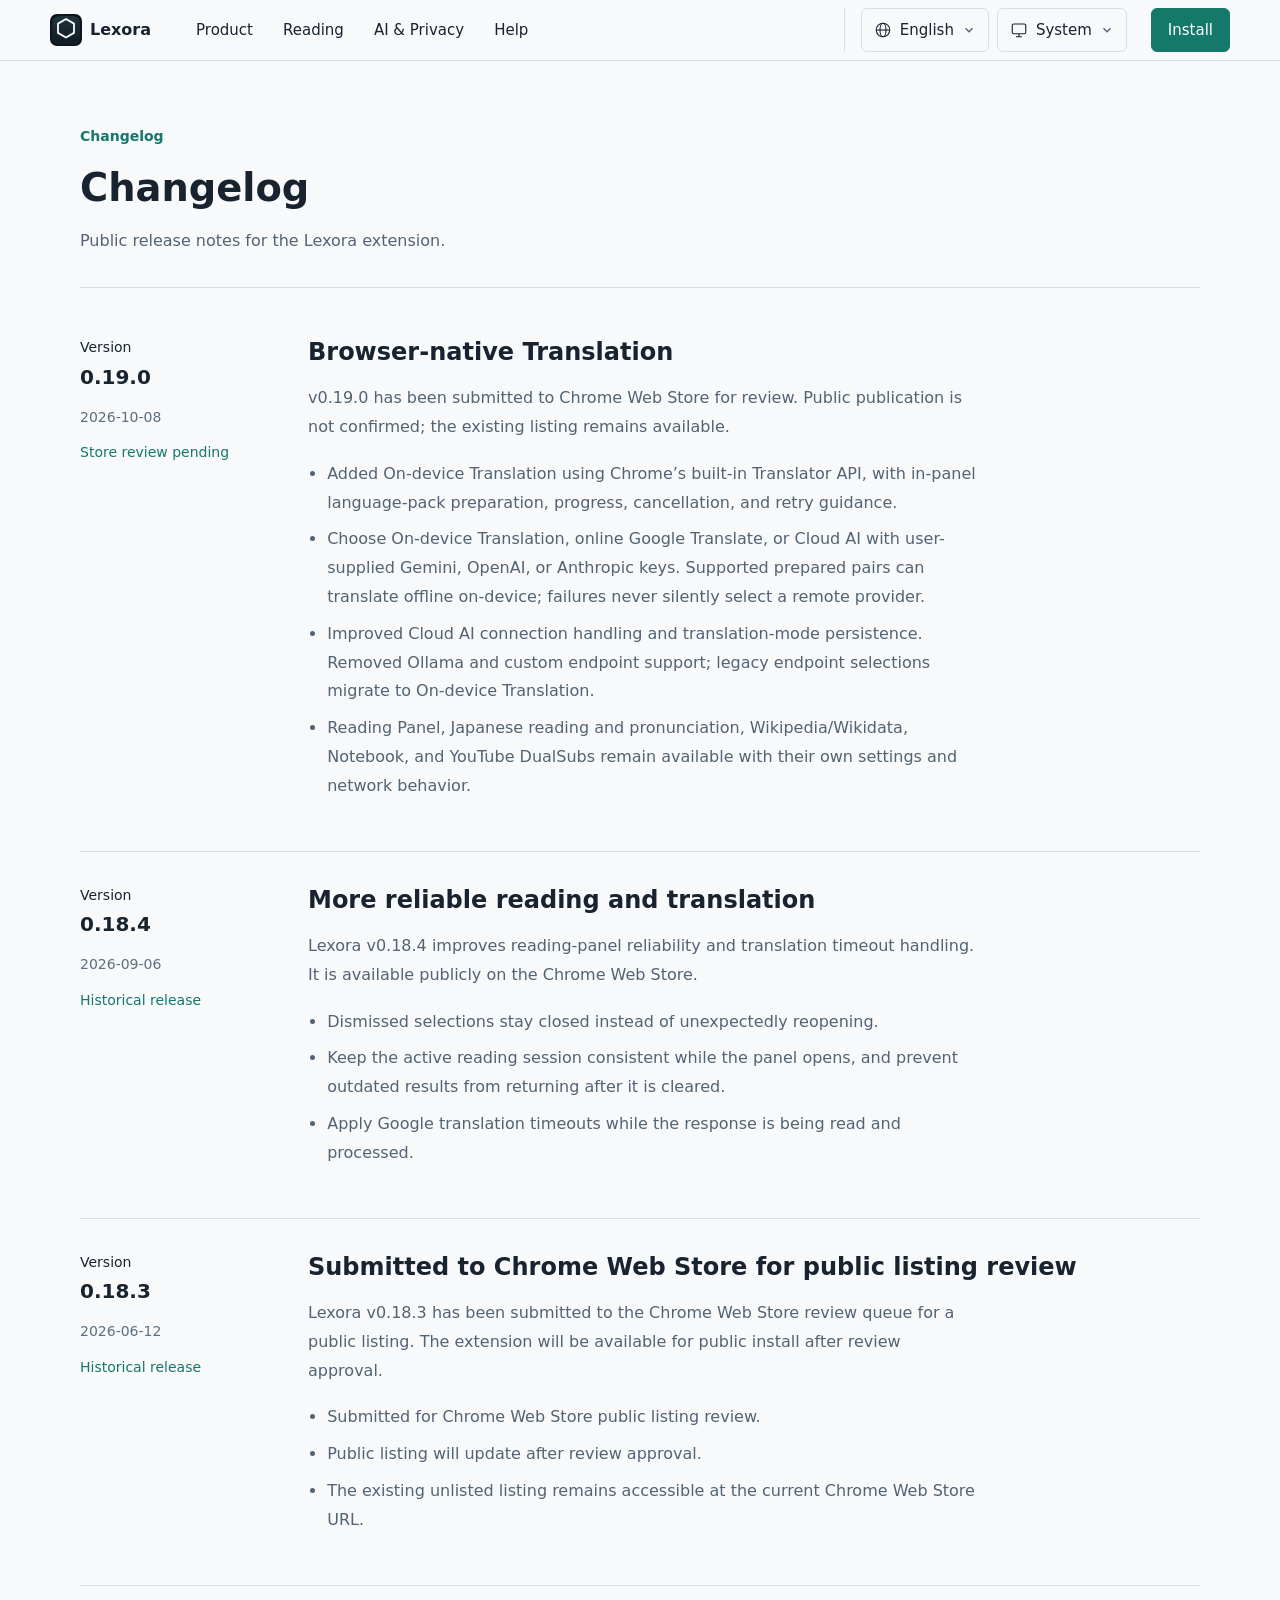
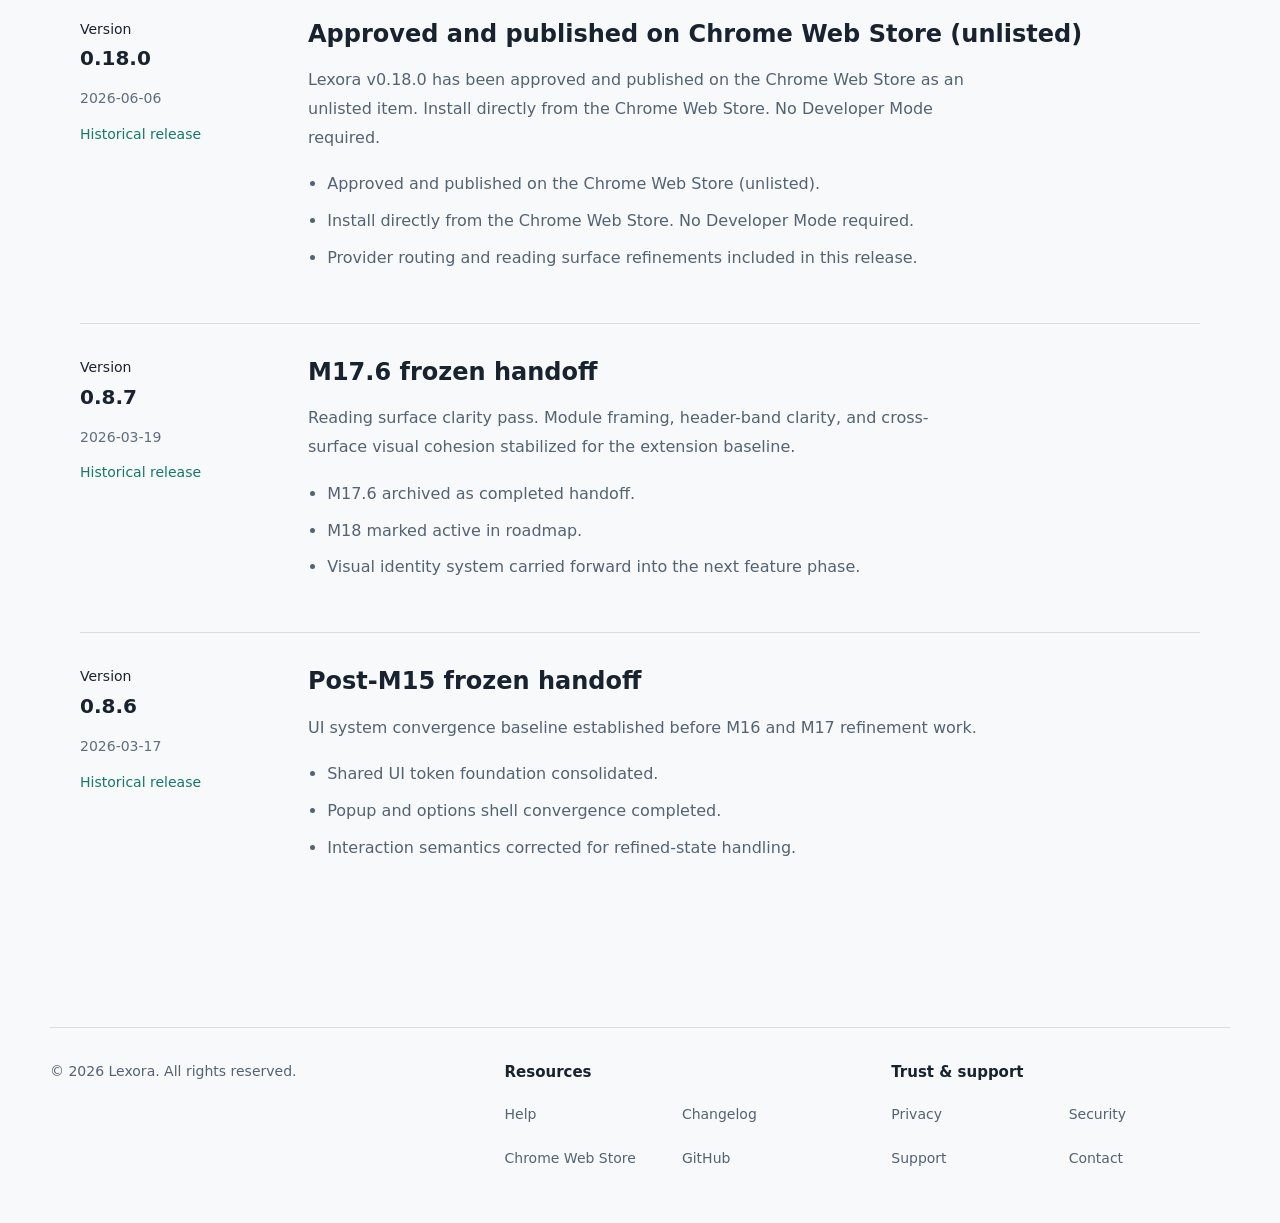
==== commit 1ff6ee3e: "deploy: publish lexora-site 2b09f5e43fae6cd427e8f603b567a713e5323571" ====
--- a/changelog/index.html
+++ b/changelog/index.html
@@ -126,7 +126,7 @@
     else if (preference) preference.trigger.focus();
   });
 })();
-</script> <main id="top" tabindex="-1">  <div class="utility-page utility-page--wide"> <section class="page-hero"> <div class="wrap"> <div class="utility-heading"> <div class="utility-eyebrow">  <span data-i18n="shell_changelog">Changelog</span> </div> <div class="page-copy"> <h1 data-i18n="shell_changelog">Changelog</h1> <p data-i18n="release_intro">Public release notes for the Lexora extension.</p>  </div> </div> </div> </section> <section class="section-block"> <div class="wrap release-timeline"> <article class="release-entry" aria-labelledby="release-0.18.4"> <div class="release-meta"> <p><span data-i18n="release_version">Version</span> <strong>0.18.4</strong></p> <time datetime="2026-09-06">2026-09-06</time> <p class="release-state" data-i18n="release_current">Current release</p> </div> <div class="prose-shell release-notes" lang="en"> <h2 id="release-0.18.4">More reliable reading and translation</h2> <p>Lexora v0.18.4 improves reading-panel reliability and translation timeout handling. It is available publicly on the Chrome Web Store.</p> <ul><li>Dismissed selections stay closed instead of unexpectedly reopening.</li><li>Keep the active reading session consistent while the panel opens, and prevent outdated results from returning after it is cleared.</li><li>Apply Google translation timeouts while the response is being read and processed.</li></ul> </div> </article><article class="release-entry" aria-labelledby="release-0.18.3"> <div class="release-meta"> <p><span data-i18n="release_version">Version</span> <strong>0.18.3</strong></p> <time datetime="2026-06-12">2026-06-12</time> <p class="release-state" data-i18n="release_historical">Historical release</p> </div> <div class="prose-shell release-notes" lang="en"> <h2 id="release-0.18.3">Submitted to Chrome Web Store for public listing review</h2> <p>Lexora v0.18.3 has been submitted to the Chrome Web Store review queue for a public listing. The extension will be available for public install after review approval.</p> <ul><li>Submitted for Chrome Web Store public listing review.</li><li>Public listing will update after review approval.</li><li>The existing unlisted listing remains accessible at the current Chrome Web Store URL.</li></ul> </div> </article><article class="release-entry" aria-labelledby="release-0.18.0"> <div class="release-meta"> <p><span data-i18n="release_version">Version</span> <strong>0.18.0</strong></p> <time datetime="2026-06-06">2026-06-06</time> <p class="release-state" data-i18n="release_historical">Historical release</p> </div> <div class="prose-shell release-notes" lang="en"> <h2 id="release-0.18.0">Approved and published on Chrome Web Store (unlisted)</h2> <p>Lexora v0.18.0 has been approved and published on the Chrome Web Store as an unlisted item. Install directly from the Chrome Web Store. No Developer Mode required.</p> <ul><li>Approved and published on the Chrome Web Store (unlisted).</li><li>Install directly from the Chrome Web Store. No Developer Mode required.</li><li>Provider routing and reading surface refinements included in this release.</li></ul> </div> </article><article class="release-entry" aria-labelledby="release-0.8.7"> <div class="release-meta"> <p><span data-i18n="release_version">Version</span> <strong>0.8.7</strong></p> <time datetime="2026-03-19">2026-03-19</time> <p class="release-state" data-i18n="release_historical">Historical release</p> </div> <div class="prose-shell release-notes" lang="en"> <h2 id="release-0.8.7">M17.6 frozen handoff</h2> <p>Reading surface clarity pass. Module framing, header-band clarity, and cross-surface visual cohesion stabilized for the extension baseline.</p> <ul><li>M17.6 archived as completed handoff.</li><li>M18 marked active in roadmap.</li><li>Visual identity system carried forward into the next feature phase.</li></ul> </div> </article><article class="release-entry" aria-labelledby="release-0.8.6"> <div class="release-meta"> <p><span data-i18n="release_version">Version</span> <strong>0.8.6</strong></p> <time datetime="2026-03-17">2026-03-17</time> <p class="release-state" data-i18n="release_historical">Historical release</p> </div> <div class="prose-shell release-notes" lang="en"> <h2 id="release-0.8.6">Post-M15 frozen handoff</h2> <p>UI system convergence baseline established before M16 and M17 refinement work.</p> <ul><li>Shared UI token foundation consolidated.</li><li>Popup and options shell convergence completed.</li><li>Interaction semantics corrected for refined-state handling.</li></ul> </div> </article> </div> </section> </div>  </main> <footer class="footer"> <div class="wrap footer-inner"> <div>&copy; 2026 Lexora. <span data-i18n="footer_rights">All rights reserved.</span></div> <div class="footer-group"> <strong data-i18n="shell_resources">Resources</strong> <div class="footer-links"> <a href="/help" data-i18n="shell_help">Help</a> <a href="/changelog" data-i18n="shell_changelog">Changelog</a> <a href="https://chromewebstore.google.com/detail/lexora-language-assistant/fbobmnpemmhjjloalogeaapfceefgopf" target="_blank" rel="noreferrer" data-i18n="footer_chrome">Chrome Web Store</a> <a href="https://github.com/lexora-project/lexora" target="_blank" rel="noreferrer">GitHub</a> </div> </div> <div class="footer-group"> <strong data-i18n="shell_trust">Trust & support</strong> <div class="footer-links"> <a href="/privacy" data-i18n="footer_privacy">Privacy</a> <a href="/security" data-i18n="footer_security">Security</a> <a href="/support" data-i18n="footer_support">Support</a> <a href="mailto:lexora.dev@proton.me" data-i18n="footer_contact">Contact</a> </div> </div> </div> </footer>  <script type="application/json" id="lx-i18n">{"defaultLocale":"en","locales":["en","vi","ja","ko"],"translations":{"en":{"v3_layer":"The reading layer","polish_sentence":"Meaning takes shape in the words around it.","polish_passage":"A familiar word can reveal something new. Read it in the wider passage, and the connections become clearer.","v3_concept":"Conceptual reading flow","v3_article":"The page you are reading","v3_selection":"A phrase worth understanding","v3_meaning":"Meaning","v3_context":"Context","v3_reading":"Reading","v3_layer_body":"A little clarity, right beside your selection.","v3_resume":"Back to the page. On with your reading.","v3_flow_title":"Select. Understand. Keep reading.","v3_flow_body":"Help appears where you need it. The page stays your destination.","v3_select":"Select","v3_understand":"Understand","v3_continue":"Keep reading","v3_continue_body":"Close the layer and return to the original page with a clearer understanding.","v3_context_title":"Not every selection asks the same question.","v3_context_body":"From a single term to a longer passage, explore meaning in context. Available assistance depends on the text, language, and your settings.","v3_term":"Term","v3_phrase":"Phrase","v3_sentence":"Sentence","v3_passage":"Passage","v3_grounding":"Meaning, pronunciation, reading, and reference context — as the selection calls for them.","v3_japanese":"Japanese reading","v3_japanese_title":"Stay close to the original.","v3_japanese_body":"Follow Japanese text with furigana and reading aids when available. Connect the original words to their reading and meaning, in your chosen language context.","v3_original":"Original text","v3_japanese_caption":"Original text and its reading, held together.","v3_cloud":"Cloud","v3_custom":"Custom endpoint","v3_local":"Local","v3_cloud_note":"Configured provider","v3_custom_note":"Your endpoint","v3_local_note":"Your machine","v3_routing":"Optional AI · configured routes","v3_save_title":"Keep what matters.","v3_save_body":"Choose what to save to Notebook after reading. Saved items stay in this browser, ready to revisit or export as Markdown when you choose.","v3_saved_term":"A saved term","v3_saved_phrase":"A saved phrase","v3_saved_sentence":"A saved sentence","v3_export":"Revisit or export as Markdown","v3_trust_title":"Your reading. Your control.","v3_no_account":"No account required","v3_local_ai":"Local AI available","v3_explicit":"Configured routing","v3_telemetry":"No hidden telemetry","shell_appearance":"Appearance","shell_theme_system":"System","shell_theme_light":"Light","shell_theme_dark":"Dark","release_intro":"Public release notes for the Lexora extension.","release_version":"Version","release_current":"Current release","release_historical":"Historical release","guide_intro":"Install from the Chrome Web Store, then start with a selection on a web page.","guide_start":"Start reading","guide_select":"Select a word, phrase, or passage on a web page where Lexora is enabled.","guide_help":"Need a hand?","guide_help_body":"Use Help to get started, or contact Support if installation or reading does not work as expected.","guide_dev_enable":"Open this address in Chrome and enable Developer Mode.","guide_dev_load":"Choose Load unpacked, then select this folder inside the extracted package.","help_title":"Read with Lexora","help_intro":"A short guide to understanding selected text, using reading aids, and returning to saved items.","help_result_title":"Read the result in context","help_result_body":"Review the meaning or translation in the Lexora panel, then continue reading the original page. Available modules depend on the text, language, enabled features, and your settings.","help_reading_title":"Japanese readings and pronunciation","help_reading_body":"Use furigana when available to follow Japanese text. Pronunciation playback is available for supported languages; reading aids may vary with the selected text and settings.","help_save_title":"Save and return with Notebook","help_save_body":"Explicitly save a selection from the reading panel, then find it in Notebook in Lexora Options. Entries stay in this browser. Search, delete, or export them as Markdown when you choose. Saving is unavailable in incognito tabs.","help_provider_title":"References and optional AI","help_provider_body":"Reference information such as Wikipedia may appear when relevant. AI assistance is optional and depends on your configured provider. Cloud providers and compatible local endpoints such as Ollama are supported; choosing local AI does not make other enabled services local.","help_trouble_title":"If something is missing","help_trouble_body":"Check that Lexora is enabled for the page and review your language, provider, and privacy settings in Options. Some results depend on provider availability. If the issue persists, contact Support with the steps you tried; leave out private text and credentials.","product_view_full":"View full screenshot","product_notebook_caption":"Return to saved items in Notebook, a separate Lexora Options surface. Saves stay in this browser; export is available when you choose.","product_notebook_alt":"Lexora Notebook with local-only storage information, search and filters, three saved Wikipedia items, and Markdown export.","product_ja_alt":"Japanese Wikipedia selection 人工知能 with Lexora showing furigana じんこうちのう and Vietnamese trí tuệ nhân tạo.","product_en_alt":"English Wikipedia text with “Artificial intelligence” selected and the Lexora panel showing “Trí tuệ nhân tạo”.","home_intro":"A browser companion for reading","home_title":"Understand more. Keep reading.","home_workflow_link":"See how it works","home_proof_caption":"English → Vietnamese lookup in the desktop Lexora reading panel.","home_workflow_title":"From a selection back to your reading","home_select":"Select what you want to understand","home_select_body":"Select a word, phrase, or passage on the page you are reading.","home_assist":"Check meaning in context","home_assist_body":"Explore meaning or translation, pronunciation or readings, and reference context. Available modules depend on the text, language, and your settings.","home_continue":"Continue, or save for later","home_continue_body":"Return to the page, or explicitly save a selection to Notebook to revisit it later.","home_languages_title":"Two reading contexts, one familiar flow","home_english":"English → Vietnamese","home_english_body":"Read an English page with Vietnamese as your target language. Check selected text in context and use pronunciation support when available.","home_japanese":"Japanese → Vietnamese","home_japanese_body":"Read Japanese with Vietnamese as your target language. Furigana and related reading aids can help you follow the original text when available.","home_english_caption":"Selected “Artificial intelligence” with the Vietnamese result “Trí tuệ nhân tạo”.","home_japanese_caption":"Selected 人工知能, its reading じんこうちのう, and a Vietnamese result in Lexora.","home_trust_title":"Your reading, your settings","home_trust_body":"Choose enabled providers and privacy controls. Selected text and reading context may go to translation services, public reference sources, or configured AI providers, depending on the features you use.","home_ai_title":"AI is optional","home_ai_body":"If you enable AI assistance, configure a cloud provider, a compatible endpoint, or a supported local runtime such as Ollama. Choosing local AI does not make other enabled services local.","home_install_title":"Bring Lexora to your next read","home_release":"Current release","shell_menu":"Menu","shell_skip":"Skip to content","shell_primary":"Primary","shell_language":"Language","shell_home":"Lexora home","shell_resources":"Resources","shell_help":"Help","shell_changelog":"Changelog","shell_trust":"Trust & support","nav_product":"Product","nav_reading":"Reading","nav_ai_privacy":"AI & Privacy","nav_install":"Install","nav_privacy":"Privacy","nav_support":"Support","nav_github":"GitHub","hero_eyebrow":"v0.18.4 Available on Chrome Web Store","hero_h1":"AI-assisted multilingual reading layer for your browser.","hero_lead":"Lexora helps you understand selected web content in context without leaving the page.","hero_cta_install":"Install from Chrome Web Store","hero_cta_project":"View project","hero_signal_label":"Current status","hero_signal_title":"A focused reading layer, not a crowded utility stack.","hero_signal_copy":"The goal is clear comprehension: selected text, contextual explanation, and an interface that stays out of the reading flow.","pill_reading":"Reading","pill_translation":"Translation","pill_explanation":"Explanation","pill_multilingual":"Multilingual","manifesto_kicker":"Manifesto","manifesto_title":"Built to reduce friction, not add another layer of it.","manifesto_body_0":"Lexora is being shaped as a focused reading environment rather than a crowded utility stack. The direction is deliberate: faster comprehension, cleaner context, and tooling that stays out of the way when the work matters.","manifesto_body_1":"This is not a race to look loud. It is a quiet push toward a sharper reading and translation layer that respects focus, precision, and long-session usability.","status_kicker":"Status","status_h2":"Available on Chrome Web Store.","status_body":"Lexora v0.18.4 is available for public installation from the Chrome Web Store.","si_0_title":"Build state","si_0_body":"Lexora v0.18.4 is available on the Chrome Web Store.","si_1_title":"Public website","si_1_body":"This site reflects current project status: v0.18.4 is available for public installation.","si_2_title":"Install","si_2_body":"Install Lexora from the Chrome Web Store. No Developer Mode or manual steps required.","hm_0_title":"Reading-first","hm_0_body":"Built around comprehension flow rather than settings clutter.","hm_1_title":"Context-aware","hm_1_body":"Designed for selected text, surrounding meaning, and clear explanations.","hm_2_title":"Release posture","hm_2_body":"Lexora v0.18.4 is available for public installation from the Chrome Web Store.","features_kicker":"Core features","features_h2":"Understand selected web content without leaving the page.","feat_0_title":"Contextual translation","feat_0_body":"Translate selected text without breaking reading flow. Lexora foregrounds context, not raw string conversion.","feat_1_title":"Explanation lane","feat_1_body":"Explain terms, phrases, and passages according to the selected text and the surrounding reading context.","feat_2_title":"Wikipedia grounding","feat_2_body":"Bring relevant entity context into the same reading surface so you do not have to scatter attention across tabs.","feat_3_title":"Pronunciation and TTS","feat_3_body":"Help users check pronunciation while reading English, Vietnamese, and Japanese.","feat_4_title":"Japanese reading support","feat_4_body":"Expose furigana and related reading aids as part of a disciplined language-reading workflow.","feat_5_title":"Privacy controls","feat_5_body":"Outbound text paths, optional provider routing, and redaction options are documented clearly and configured by the user.","trust_kicker":"Privacy & trust","trust_h2":"A clear product surface builds trust.","trust_intro":"No account-first funnel. No overclaiming. The website mirrors the extension's posture: precise, restrained, and reading-first.","trust_0_title":"Tool-first product","trust_0_body":"Lexora helps people understand selected content quickly without forcing account creation or marketing steps into the workflow.","trust_1_title":"Clear outbound-data paths","trust_1_body":"Users can understand where text may go: translation providers, Wikimedia endpoints, optional AI providers they configure, or local runtimes.","trust_2_title":"Operational honesty","trust_2_body":"The website reflects current project status precisely: Lexora v0.18.4 is available on the Chrome Web Store.","install_hero_badge":"Install","install_hero_title":"Install Lexora","install_hero_body":"Lexora is available on the Chrome Web Store. Install in seconds with no Developer Mode or manual steps required.","install_store_kicker":"Chrome Web Store: recommended","install_store_title":"Install from the Chrome Web Store.","install_store_body":"Install Lexora v0.18.4 from the Chrome Web Store using the link below. No sideloading or Developer Mode required.","install_notice_title":"Public release available","install_notice_body":"Lexora v0.18.4 is available from the direct listing below. Search visibility may take time to update.","install_store_cta":"Open Chrome Web Store","install_chrome_step_0":"Open the Chrome Web Store listing for Lexora.","install_chrome_step_1":"Click \"Add to Chrome\" and confirm the permissions prompt.","install_chrome_step_2":"Pin the Lexora icon to the Chrome toolbar for quick access.","install_chrome_step_3":"Select text on any web page to open the Lexora reading panel.","install_dev_kicker":"Developer Mode: contributors only","install_dev_title":"For contributors and local development.","install_dev_body":"Developer Mode installation is intended for contributors and local development only. Normal users should install from the Chrome Web Store above.","install_current_version_label":"Current extension version","install_store_status_label":"Store status","install_store_status_value":"Available publicly","install_dev_section_title":"Developer Mode install: contributors only","install_dev_section_body":"These steps are for contributors building and testing Lexora locally. Normal users should use the Chrome Web Store.","install_dev_step_0":"Obtain the extension package from the project maintainer.","install_dev_step_1":"Extract the package to a local folder.","install_dev_step_2":"Open chrome://extensions in Chrome and enable Developer Mode.","install_dev_step_3":"Click Load unpacked and select the dist/ folder from the extracted package.","install_dev_step_4":"Open the extension options page to configure languages, providers, and privacy settings.","privacy_hero_badge":"Privacy","privacy_hero_title":"Privacy","privacy_hero_body":"Lexora is explicit about where your text goes and what happens to it.","privacy_process_title":"What Lexora processes","privacy_process_body":"Lexora is a browser extension that assists with reading, translation, explanation, and pronunciation. When you select text on a page, Lexora may process that selected text and related reading context to provide the requested assistance.","privacy_where_title":"Where your text may go","privacy_where_body":"Depending on which features you enable and how you configure the extension, selected text and reading context may be sent to one or more of the following:","privacy_where_translation_label":"Translation providers","privacy_where_translation_body":"a configured translation API based on your settings.","privacy_where_cloud_label":"Cloud AI providers","privacy_where_cloud_body":"for explanation and language assistance, if you enable AI features.","privacy_where_custom_label":"User-configured OpenAI-compatible endpoints","privacy_where_custom_body":"if you set a custom API endpoint in extension settings.","privacy_where_local_label":"Local AI runtimes","privacy_where_local_body":"such as Ollama, if you configure a local provider. Text processed locally does not leave your machine via Lexora.","privacy_where_public_label":"Public knowledge sources","privacy_where_public_body":"Wikipedia and Wikidata, for entity lookup and reading context.","privacy_where_note":"Lexora does not route text to any destination that is not configured by you in the extension settings. No text is sent without a user-initiated action.","privacy_not_title":"What Lexora does not do","privacy_not_0":"Lexora does not sell user data.","privacy_not_1":"Lexora does not require an account to use the extension.","privacy_not_2":"Lexora does not include hidden telemetry.","privacy_not_3":"Lexora does not log your reading history on any Lexora-operated server.","privacy_controls_title":"Privacy controls","privacy_controls_body":"The extension provides controls to manage outbound data handling:","privacy_controls_0":"Choose which providers are enabled for translation and AI assistance.","privacy_controls_1":"Configure a local AI runtime to keep text processing on-device.","privacy_controls_2":"Use redaction options for sensitive content patterns such as email addresses and token-shaped strings.","privacy_site_title":"This website","privacy_site_body":"This website (lexora.sh) is a static site. It does not set tracking cookies, does not collect form submissions, and does not run analytics. Contact is by email link only.","privacy_contact_title":"Contact","privacy_contact_body":"Privacy questions or data-handling concerns:","support_hero_badge":"Support","support_hero_title":"Support","support_hero_body":"If something is not working, here is where to go.","support_contact_title":"Contact","support_contact_body":"Reach the Lexora team at:","support_paths_title":"Support paths","support_path_general_label":"General usage","support_path_general_body":"install questions, language settings, provider setup","support_path_bug_label":"Bug reports","support_path_bug_body":"reproducible issues with extension behavior","support_path_security_label":"Security reports","support_path_security_body":"report sensitive issues privately. See the","support_path_security_link":"security page","support_path_feedback_label":"Feature feedback","support_path_feedback_body":"suggestions related to reading flow, language workflow, or interface behavior","support_bug_title":"For bug reports, include:","support_bug_0":"browser name and version","support_bug_1":"Lexora version (visible in the extension options page)","support_bug_2":"operating system","support_bug_3":"language pair (source and target language)","support_bug_4":"provider mode (which translation or AI provider is active)","support_bug_5":"reproduction steps","security_hero_badge":"Security","security_hero_title":"Security","security_hero_body":"Security-sensitive issues should be reported privately, not posted publicly.","security_report_title":"Reporting a vulnerability","security_report_body":"Do not post security vulnerabilities publicly: not in GitHub issues, not in public forums, not in social channels. Report sensitive issues by email to:","security_useful_title":"What a useful report includes","security_useful_0":"affected Lexora version","security_useful_1":"browser name and version","security_useful_2":"operating system","security_useful_3":"reproduction steps or a concise proof of concept","security_useful_4":"impact assessment","security_areas_title":"Security-relevant areas in Lexora","security_area_provider_label":"Provider routing","security_area_provider_body":"unintended routing of selected text to external services","security_area_selected_label":"Selected-text handling","security_area_selected_body":"unsafe outbound transmission or unintended exposure of selected content","security_area_message_label":"Extension message boundaries","security_area_message_body":"message spoofing or boundary confusion between page context and extension context","security_area_token_label":"Token and key leakage","security_area_token_body":"AI provider keys or credentials exposed or logged","security_area_privacy_label":"Settings and privacy bypasses","security_area_privacy_body":"circumventing user-configured privacy controls or provider restrictions","security_response_title":"Response","security_response_body":"We will acknowledge security reports and coordinate disclosure timing with the reporter. Public credit is available if desired.","notfound_badge":"Not found","notfound_title":"That page is not here.","notfound_body":"Return to the Lexora homepage to continue.","notfound_cta":"Back to homepage","footer_chrome":"Chrome Web Store","footer_privacy":"Privacy","footer_security":"Security","footer_support":"Support","footer_contact":"Contact","footer_rights":"All rights reserved."},"vi":{"v3_layer":"Lớp hỗ trợ đọc","polish_sentence":"Ý nghĩa được định hình bởi những từ xung quanh.","polish_passage":"Một từ quen thuộc có thể gợi mở điều mới. Đọc trong cả đoạn văn, các mối liên hệ sẽ rõ hơn.","v3_concept":"Minh họa quy trình đọc","v3_article":"Trang bạn đang đọc","v3_selection":"Một cụm từ cần hiểu rõ","v3_meaning":"Ý nghĩa","v3_context":"Ngữ cảnh","v3_reading":"Cách đọc","v3_layer_body":"Thêm chút rõ ràng, ngay bên nội dung đã chọn.","v3_resume":"Trở lại trang. Tiếp tục mạch đọc.","v3_flow_title":"Chọn. Hiểu. Đọc tiếp.","v3_flow_body":"Hỗ trợ xuất hiện đúng lúc cần. Trang đang đọc vẫn là nơi bạn muốn ở lại.","v3_select":"Chọn","v3_understand":"Hiểu","v3_continue":"Đọc tiếp","v3_continue_body":"Đóng lớp hỗ trợ và trở lại trang gốc với nội dung đã rõ hơn.","v3_context_title":"Mỗi nội dung được chọn cần một cách hiểu riêng.","v3_context_body":"Từ một thuật ngữ đến đoạn văn dài, tìm hiểu ý nghĩa trong ngữ cảnh. Hỗ trợ tùy theo nội dung, ngôn ngữ và cài đặt của bạn.","v3_term":"Thuật ngữ","v3_phrase":"Cụm từ","v3_sentence":"Câu","v3_passage":"Đoạn văn","v3_grounding":"Ý nghĩa, phát âm, cách đọc và thông tin tham khảo — tùy nội dung cần hiểu.","v3_japanese":"Đọc tiếng Nhật","v3_japanese_title":"Luôn gắn với nguyên văn.","v3_japanese_body":"Theo dõi tiếng Nhật với furigana và hỗ trợ cách đọc khi có. Kết nối từ gốc với cách đọc và ý nghĩa trong ngữ cảnh ngôn ngữ bạn chọn.","v3_original":"Nguyên văn","v3_japanese_caption":"Nguyên văn và cách đọc, luôn đi cùng nhau.","v3_cloud":"Đám mây","v3_custom":"Điểm cuối tùy chỉnh","v3_local":"Cục bộ","v3_cloud_note":"Nhà cung cấp đã cấu hình","v3_custom_note":"Điểm cuối của bạn","v3_local_note":"Máy của bạn","v3_routing":"AI tùy chọn · tuyến đã cấu hình","v3_save_title":"Giữ lại điều cần nhớ.","v3_save_body":"Chủ động lưu vào Notebook sau khi đọc. Mục đã lưu ở trong trình duyệt này, sẵn sàng để xem lại hoặc xuất Markdown khi bạn muốn.","v3_saved_term":"Một thuật ngữ đã lưu","v3_saved_phrase":"Một cụm từ đã lưu","v3_saved_sentence":"Một câu đã lưu","v3_export":"Xem lại hoặc xuất Markdown","v3_trust_title":"Bạn đọc. Bạn làm chủ.","v3_no_account":"Không cần tài khoản","v3_local_ai":"Có hỗ trợ AI cục bộ","v3_explicit":"Định tuyến theo cấu hình","v3_telemetry":"Không thu thập ngầm dữ liệu đo lường","shell_appearance":"Giao diện","shell_theme_system":"Hệ thống","shell_theme_light":"Sáng","shell_theme_dark":"Tối","release_intro":"Ghi chú phát hành công khai của tiện ích Lexora.","release_version":"Phiên bản","release_current":"Phiên bản hiện tại","release_historical":"Phiên bản trước","guide_intro":"Cài từ Chrome Web Store, rồi bắt đầu bằng cách chọn văn bản trên trang web.","guide_start":"Bắt đầu đọc","guide_select":"Chọn từ, cụm từ hoặc đoạn văn trên trang web đã bật Lexora.","guide_help":"Bạn cần trợ giúp?","guide_help_body":"Xem Trợ giúp để bắt đầu, hoặc liên hệ Hỗ trợ nếu việc cài đặt hay đọc không hoạt động như mong đợi.","guide_dev_enable":"Mở địa chỉ này trong Chrome và bật Developer Mode.","guide_dev_load":"Chọn Load unpacked, rồi chọn thư mục này trong gói đã giải nén.","help_title":"Đọc cùng Lexora","help_intro":"Hướng dẫn ngắn để hiểu văn bản đã chọn, dùng hỗ trợ đọc và xem lại mục đã lưu.","help_result_title":"Đọc kết quả trong ngữ cảnh","help_result_body":"Xem nghĩa hoặc bản dịch trong bảng Lexora, rồi đọc tiếp trang gốc. Các mô-đun khả dụng tùy thuộc vào văn bản, ngôn ngữ, tính năng đã bật và cài đặt của bạn.","help_reading_title":"Cách đọc tiếng Nhật và phát âm","help_reading_body":"Dùng furigana khi có để theo dõi văn bản tiếng Nhật. Tính năng nghe phát âm hỗ trợ một số ngôn ngữ; hỗ trợ đọc có thể thay đổi theo văn bản đã chọn và cài đặt.","help_save_title":"Lưu và xem lại với Notebook","help_save_body":"Chủ động lưu nội dung đã chọn từ bảng đọc, rồi tìm lại trong Notebook ở Tùy chọn Lexora. Các mục lưu trong trình duyệt này. Bạn có thể tìm kiếm, xóa hoặc xuất Markdown khi muốn. Không thể lưu trong thẻ ẩn danh.","help_provider_title":"Nguồn tham khảo và AI tùy chọn","help_provider_body":"Thông tin tham khảo như Wikipedia có thể xuất hiện khi phù hợp. Hỗ trợ AI là tùy chọn và phụ thuộc vào nhà cung cấp bạn cấu hình. Có hỗ trợ nhà cung cấp đám mây và điểm cuối cục bộ tương thích như Ollama; chọn AI cục bộ không khiến các dịch vụ khác đã bật chạy cục bộ.","help_trouble_title":"Nếu thiếu kết quả","help_trouble_body":"Kiểm tra Lexora đã được bật cho trang và xem lại cài đặt ngôn ngữ, nhà cung cấp, quyền riêng tư trong Tùy chọn. Một số kết quả phụ thuộc vào tình trạng nhà cung cấp. Nếu vẫn gặp lỗi, liên hệ Hỗ trợ kèm các bước đã thử; không gửi văn bản riêng tư hay thông tin đăng nhập.","product_view_full":"Xem ảnh đầy đủ","product_notebook_caption":"Xem lại mục đã lưu trong Notebook, một trang riêng trong Tùy chọn Lexora. Dữ liệu lưu trong trình duyệt này; bạn có thể chủ động xuất dữ liệu.","product_notebook_alt":"Notebook của Lexora với thông tin lưu trữ cục bộ, tìm kiếm và bộ lọc, ba mục Wikipedia đã lưu và xuất Markdown.","product_ja_alt":"Chọn 人工知能 trên Wikipedia tiếng Nhật; Lexora hiển thị furigana じんこうちのう và tiếng Việt trí tuệ nhân tạo.","product_en_alt":"Văn bản Wikipedia tiếng Anh với “Artificial intelligence” được chọn và bảng Lexora hiển thị “Trí tuệ nhân tạo”.","home_intro":"Người bạn đồng hành khi đọc trên trình duyệt","home_title":"Hiểu rõ hơn. Đọc tiếp liền mạch.","home_workflow_link":"Xem cách hoạt động","home_proof_caption":"Tra cứu Anh → Việt trong bảng đọc Lexora trên máy tính.","home_workflow_title":"Từ đoạn được chọn, trở lại mạch đọc","home_select":"Chọn nội dung bạn muốn hiểu","home_select_body":"Chọn từ, cụm từ hoặc đoạn văn ngay trên trang bạn đang đọc.","home_assist":"Tìm hiểu nghĩa trong ngữ cảnh","home_assist_body":"Xem nghĩa hoặc bản dịch, cách phát âm hoặc cách đọc và thông tin tham khảo. Các mô-đun hiển thị tùy theo nội dung, ngôn ngữ và cài đặt của bạn.","home_continue":"Đọc tiếp hoặc lưu để xem lại","home_continue_body":"Trở lại trang đang đọc hoặc chủ động lưu nội dung đã chọn vào Notebook để xem lại sau.","home_languages_title":"Hai ngữ cảnh đọc, một quy trình quen thuộc","home_english":"Tiếng Anh → Tiếng Việt","home_english_body":"Đọc trang tiếng Anh với ngôn ngữ đích là tiếng Việt. Tìm hiểu nội dung đã chọn trong ngữ cảnh và dùng hỗ trợ phát âm khi có.","home_japanese":"Tiếng Nhật → Tiếng Việt","home_japanese_body":"Đọc tiếng Nhật với ngôn ngữ đích là tiếng Việt. Furigana và các hỗ trợ cách đọc giúp bạn theo dõi nguyên văn khi có.","home_english_caption":"Chọn “Artificial intelligence” và xem kết quả tiếng Việt “Trí tuệ nhân tạo”.","home_japanese_caption":"Nội dung được chọn 人工知能, cách đọc じんこうちのう và kết quả tiếng Việt trong Lexora.","home_trust_title":"Bạn đọc, bạn lựa chọn cài đặt","home_trust_body":"Chọn nhà cung cấp được bật và các tùy chọn riêng tư. Tùy tính năng bạn sử dụng, nội dung đã chọn và ngữ cảnh đọc có thể được gửi đến dịch vụ dịch, nguồn tham khảo công khai hoặc nhà cung cấp AI đã cấu hình.","home_ai_title":"AI là tùy chọn","home_ai_body":"Nếu bật hỗ trợ AI, bạn có thể cấu hình nhà cung cấp đám mây, điểm cuối tương thích hoặc môi trường chạy cục bộ được hỗ trợ như Ollama. Chọn AI cục bộ không khiến các dịch vụ khác đang bật cũng chạy cục bộ.","home_install_title":"Cùng Lexora đọc trang tiếp theo","home_release":"Phiên bản hiện tại","shell_menu":"Menu","shell_skip":"Chuyển đến nội dung","shell_primary":"Điều hướng chính","shell_language":"Ngôn ngữ","shell_home":"Trang chủ Lexora","shell_resources":"Tài nguyên","shell_help":"Trợ giúp","shell_changelog":"Lịch sử cập nhật","shell_trust":"Tin cậy và hỗ trợ","nav_product":"Sản phẩm","nav_reading":"Đọc","nav_ai_privacy":"AI & Quyền riêng tư","nav_install":"Cài đặt","nav_privacy":"Quyền riêng tư","nav_support":"Hỗ trợ","nav_github":"GitHub","hero_eyebrow":"v0.18.4 đã có trên Chrome Web Store","hero_h1":"Lớp đọc hiểu đa ngôn ngữ cho trình duyệt.","hero_lead":"Lexora giúp bạn hiểu nội dung đã chọn trên web theo đúng ngữ cảnh, không cần rời khỏi trang.","hero_cta_install":"Cài từ Chrome Web Store","hero_cta_project":"Xem dự án","hero_signal_label":"Trạng thái hiện tại","hero_signal_title":"Một lớp đọc tập trung, không phải một bộ công cụ chồng chéo.","hero_signal_copy":"Mục tiêu rất rõ: giúp người dùng hiểu phần văn bản đã chọn, có giải thích theo ngữ cảnh, và không làm gián đoạn luồng đọc.","pill_reading":"Đọc hiểu","pill_translation":"Dịch","pill_explanation":"Giải thích","pill_multilingual":"Đa ngôn ngữ","manifesto_kicker":"Định hướng","manifesto_title":"Giúp việc đọc nhẹ hơn, không tạo thêm một lớp rườm rà.","manifesto_body_0":"Lexora được xây dựng như một môi trường ngôn ngữ gọn gàng, thay vì một bộ tiện ích chồng chéo. Định hướng rất rõ: hiểu nhanh hơn, ngữ cảnh rõ hơn, và công cụ lùi lại đúng lúc khi người dùng cần tập trung.","manifesto_body_1":"Đây không phải cuộc đua để trở nên ồn ào. Lexora đi theo hướng lặng hơn: một lớp đọc và dịch gọn hơn, chính xác hơn, tôn trọng sự tập trung, độ chính xác và những phiên đọc dài.","status_kicker":"Trạng thái","status_h2":"Đã có trên Chrome Web Store.","status_body":"Lexora v0.18.4 đã được phát hành công khai trên Chrome Web Store.","si_0_title":"Trạng thái bản dựng","si_0_body":"Lexora v0.18.4 đã có trên Chrome Web Store.","si_1_title":"Trang web công khai","si_1_body":"Trang này phản ánh trạng thái hiện tại của dự án: v0.18.4 đã được phát hành công khai.","si_2_title":"Cài đặt","si_2_body":"Cài Lexora từ Chrome Web Store. Không cần Developer Mode hoặc thao tác thủ công.","hm_0_title":"Ưu tiên việc đọc","hm_0_body":"Xoay quanh luồng đọc hiểu, thay vì làm rối bằng quá nhiều thiết lập.","hm_1_title":"Theo ngữ cảnh","hm_1_body":"Thiết kế cho văn bản được chọn, ý nghĩa xung quanh và phần giải thích rõ ràng.","hm_2_title":"Trạng thái phát hành","hm_2_body":"Lexora v0.18.4 đã được phát hành công khai trên Chrome Web Store.","features_kicker":"Tính năng chính","features_h2":"Hiểu nội dung được chọn trên web mà không cần rời khỏi trang.","feat_0_title":"Dịch theo ngữ cảnh","feat_0_body":"Dịch văn bản đã chọn mà không làm gián đoạn luồng đọc. Lexora đặt ngữ cảnh lên trước, không chỉ đổi chuỗi chữ thô.","feat_1_title":"Giải thích theo ngữ cảnh","feat_1_body":"Giải thích thuật ngữ, cụm từ và đoạn văn dựa trên phần được chọn và ngữ cảnh đang đọc.","feat_2_title":"Ngữ cảnh từ Wikipedia","feat_2_body":"Đưa ngữ cảnh thực thể liên quan vào cùng lớp đọc, để bạn không phải mở thêm nhiều tab.","feat_3_title":"Phát âm và TTS","feat_3_body":"Hỗ trợ nghe phát âm để người dùng kiểm tra lại trong quá trình đọc tiếng Anh, tiếng Việt và tiếng Nhật.","feat_4_title":"Hỗ trợ đọc tiếng Nhật","feat_4_body":"Hiển thị furigana và các hỗ trợ đọc liên quan trong một luồng đọc và học ngôn ngữ gọn gàng.","feat_5_title":"Kiểm soát quyền riêng tư","feat_5_body":"Cách văn bản được gửi đi, lựa chọn nhà cung cấp và tùy chọn ẩn nội dung nhạy cảm được trình bày rõ ràng, do người dùng cấu hình.","trust_kicker":"Quyền riêng tư & độ tin cậy","trust_h2":"Một giao diện rõ ràng giúp tạo sự tin cậy.","trust_intro":"Không ép tạo tài khoản trước. Không nói quá. Website giữ cùng tinh thần với tiện ích: gọn, rõ, tập trung vào việc đọc.","trust_0_title":"Sản phẩm đặt trải nghiệm đọc lên trước","trust_0_body":"Lexora giúp người dùng hiểu nhanh nội dung đã chọn mà không chen thêm bước tạo tài khoản hay luồng marketing vào giữa.","trust_1_title":"Luồng dữ liệu rõ ràng","trust_1_body":"Người dùng biết văn bản được gửi đi đâu: nhà cung cấp dịch, điểm cuối Wikimedia, nhà cung cấp AI tự cấu hình, hoặc môi trường chạy cục bộ.","trust_2_title":"Minh bạch về trạng thái","trust_2_body":"Website phản ánh đúng trạng thái hiện tại của dự án: Lexora v0.18.4 đã có trên Chrome Web Store.","install_hero_badge":"Cài đặt","install_hero_title":"Cài đặt Lexora","install_hero_body":"Lexora có trên Chrome Web Store. Cài trong vài giây, không cần Developer Mode hoặc thao tác thủ công.","install_store_kicker":"Chrome Web Store: khuyến nghị","install_store_title":"Cài từ Chrome Web Store.","install_store_body":"Cài Lexora v0.18.4 từ Chrome Web Store qua liên kết bên dưới. Không cần sideload hoặc Developer Mode.","install_notice_title":"Đã phát hành công khai","install_notice_body":"Lexora v0.18.4 có tại liên kết trực tiếp bên dưới. Khả năng xuất hiện trong kết quả tìm kiếm có thể cần thời gian để cập nhật.","install_store_cta":"Mở Chrome Web Store","install_chrome_step_0":"Mở trang Lexora trên Chrome Web Store.","install_chrome_step_1":"Bấm \"Add to Chrome\" và xác nhận quyền truy cập.","install_chrome_step_2":"Ghim biểu tượng Lexora lên thanh công cụ Chrome để dùng nhanh.","install_chrome_step_3":"Chọn văn bản trên bất kỳ trang web nào để mở bảng đọc của Lexora.","install_dev_kicker":"Developer Mode: chỉ dành cho cộng tác viên","install_dev_title":"Dành cho cộng tác viên và phát triển cục bộ.","install_dev_body":"Cài bằng Developer Mode chỉ dành cho cộng tác viên và phát triển cục bộ. Người dùng thông thường nên cài từ Chrome Web Store ở trên.","install_current_version_label":"Phiên bản tiện ích hiện tại","install_store_status_label":"Trạng thái cửa hàng","install_store_status_value":"Đã phát hành công khai","install_dev_section_title":"Cài bằng Developer Mode: chỉ dành cho cộng tác viên","install_dev_section_body":"Các bước này dành cho người xây dựng và kiểm thử Lexora cục bộ. Người dùng thông thường nên dùng Chrome Web Store.","install_dev_step_0":"Nhận gói tiện ích từ người duy trì dự án.","install_dev_step_1":"Giải nén gói vào một thư mục cục bộ.","install_dev_step_2":"Mở chrome://extensions trong Chrome và bật Developer Mode.","install_dev_step_3":"Bấm Load unpacked và chọn thư mục dist/ trong gói đã giải nén.","install_dev_step_4":"Mở trang tùy chọn của tiện ích để cấu hình ngôn ngữ, nhà cung cấp và thiết lập quyền riêng tư.","privacy_hero_badge":"Quyền riêng tư","privacy_hero_title":"Quyền riêng tư","privacy_hero_body":"Lexora nói rõ văn bản của bạn có thể được gửi đến đâu và được xử lý như thế nào.","privacy_process_title":"Lexora xử lý gì","privacy_process_body":"Lexora là tiện ích trình duyệt hỗ trợ đọc, dịch, giải thích và phát âm. Khi bạn chọn văn bản trên một trang, Lexora có thể xử lý phần văn bản đó cùng ngữ cảnh đọc liên quan để cung cấp đúng hỗ trợ bạn yêu cầu.","privacy_where_title":"Văn bản của bạn có thể được gửi đến đâu","privacy_where_body":"Tùy tính năng bạn bật và cách bạn cấu hình tiện ích, văn bản được chọn và ngữ cảnh đọc có thể được gửi đến một hoặc nhiều nơi sau:","privacy_where_translation_label":"Nhà cung cấp dịch","privacy_where_translation_body":"API dịch đã cấu hình theo thiết lập của bạn.","privacy_where_cloud_label":"Nhà cung cấp AI trên đám mây","privacy_where_cloud_body":"dùng cho giải thích và hỗ trợ ngôn ngữ, nếu bạn bật tính năng AI.","privacy_where_custom_label":"Điểm cuối OpenAI-compatible do người dùng cấu hình","privacy_where_custom_body":"nếu bạn đặt endpoint API tùy chỉnh trong thiết lập tiện ích.","privacy_where_local_label":"Môi trường AI cục bộ","privacy_where_local_body":"ví dụ Ollama, nếu bạn cấu hình nhà cung cấp cục bộ. Văn bản xử lý cục bộ không rời khỏi máy của bạn qua Lexora.","privacy_where_public_label":"Nguồn tri thức công khai","privacy_where_public_body":"Wikipedia và Wikidata, dùng để tra thực thể và bổ sung ngữ cảnh đọc.","privacy_where_note":"Lexora không gửi văn bản đến bất kỳ nơi nào mà bạn chưa cấu hình trong thiết lập tiện ích. Lexora không tự gửi văn bản nếu người dùng chưa chủ động thao tác.","privacy_not_title":"Những việc Lexora không làm","privacy_not_0":"Lexora không bán dữ liệu người dùng.","privacy_not_1":"Lexora không yêu cầu tài khoản để dùng tiện ích.","privacy_not_2":"Lexora không có telemetry ẩn.","privacy_not_3":"Lexora không ghi lịch sử đọc của bạn trên máy chủ do Lexora vận hành.","privacy_controls_title":"Kiểm soát quyền riêng tư","privacy_controls_body":"Tiện ích có các tùy chọn để quản lý việc gửi dữ liệu ra ngoài:","privacy_controls_0":"Chọn nhà cung cấp nào được bật cho dịch và hỗ trợ AI.","privacy_controls_1":"Cấu hình môi trường AI cục bộ để xử lý văn bản ngay trên thiết bị.","privacy_controls_2":"Dùng tùy chọn ẩn các mẫu nội dung nhạy cảm như địa chỉ email và chuỗi giống token.","privacy_site_title":"Website này","privacy_site_body":"Website này (lexora.sh) là site tĩnh. Trang không đặt cookie theo dõi, không thu thập biểu mẫu, và không chạy công cụ phân tích. Liên hệ chỉ qua liên kết email.","privacy_contact_title":"Liên hệ","privacy_contact_body":"Câu hỏi về quyền riêng tư hoặc xử lý dữ liệu:","support_hero_badge":"Hỗ trợ","support_hero_title":"Hỗ trợ","support_hero_body":"Nếu có điều gì không hoạt động, đây là nơi để liên hệ.","support_contact_title":"Liên hệ","support_contact_body":"Liên hệ đội Lexora tại:","support_paths_title":"Kênh hỗ trợ","support_path_general_label":"Sử dụng chung","support_path_general_body":"câu hỏi cài đặt, thiết lập ngôn ngữ, cấu hình nhà cung cấp","support_path_bug_label":"Báo lỗi","support_path_bug_body":"lỗi có thể tái hiện trong hành vi của tiện ích","support_path_security_label":"Báo cáo bảo mật","support_path_security_body":"gửi riêng các vấn đề nhạy cảm. Xem","support_path_security_link":"trang bảo mật","support_path_feedback_label":"Góp ý tính năng","support_path_feedback_body":"đề xuất liên quan đến luồng đọc, quy trình ngôn ngữ hoặc hành vi giao diện","support_bug_title":"Khi báo lỗi, vui lòng kèm theo:","support_bug_0":"tên và phiên bản trình duyệt","support_bug_1":"phiên bản Lexora (hiển thị trong trang tùy chọn tiện ích)","support_bug_2":"hệ điều hành","support_bug_3":"cặp ngôn ngữ (ngôn ngữ nguồn và đích)","support_bug_4":"chế độ nhà cung cấp (nhà cung cấp dịch hoặc AI đang bật)","support_bug_5":"các bước tái hiện","security_hero_badge":"Bảo mật","security_hero_title":"Bảo mật","security_hero_body":"Vấn đề nhạy cảm về bảo mật nên được báo cáo riêng, không đăng công khai.","security_report_title":"Báo cáo lỗ hổng","security_report_body":"Không đăng lỗ hổng bảo mật công khai: không trên GitHub issues, không trên diễn đàn công khai, không trên mạng xã hội. Hãy gửi vấn đề nhạy cảm qua email đến:","security_useful_title":"Một báo cáo hữu ích nên có","security_useful_0":"phiên bản Lexora bị ảnh hưởng","security_useful_1":"tên và phiên bản trình duyệt","security_useful_2":"hệ điều hành","security_useful_3":"PoC ngắn gọn hoặc các bước tái hiện có trọng tâm","security_useful_4":"đánh giá tác động","security_areas_title":"Các khu vực liên quan đến bảo mật trong Lexora","security_area_provider_label":"Định tuyến nhà cung cấp","security_area_provider_body":"văn bản được chọn bị gửi ngoài ý muốn đến dịch vụ bên ngoài","security_area_selected_label":"Xử lý văn bản được chọn","security_area_selected_body":"gửi ra ngoài không an toàn hoặc làm lộ nội dung đã chọn ngoài ý muốn","security_area_message_label":"Ranh giới thông điệp của tiện ích","security_area_message_body":"giả mạo message hoặc nhầm ranh giới giữa ngữ cảnh trang và ngữ cảnh tiện ích","security_area_token_label":"Rò rỉ token và khóa","security_area_token_body":"khóa hoặc thông tin xác thực của nhà cung cấp AI bị lộ hoặc bị ghi log","security_area_privacy_label":"Vượt qua thiết lập quyền riêng tư","security_area_privacy_body":"vượt qua kiểm soát quyền riêng tư hoặc giới hạn nhà cung cấp do người dùng cấu hình","security_response_title":"Phản hồi","security_response_body":"Chúng tôi sẽ xác nhận báo cáo bảo mật và phối hợp thời điểm công bố với người báo cáo. Có thể ghi nhận công khai nếu người báo cáo đồng ý.","notfound_badge":"Không tìm thấy","notfound_title":"Trang này không tồn tại.","notfound_body":"Quay lại trang chủ Lexora để tiếp tục.","notfound_cta":"Về trang chủ","footer_chrome":"Chrome Web Store","footer_privacy":"Quyền riêng tư","footer_security":"Bảo mật","footer_support":"Hỗ trợ","footer_contact":"Liên hệ","footer_rights":"Mọi quyền được bảo lưu."},"ja":{"v3_layer":"読書を支えるレイヤー","polish_sentence":"言葉の意味は、周囲の文脈から見えてくる。","polish_passage":"見慣れた言葉にも、新しい発見がある。文章全体を読み進めると、言葉どうしのつながりが見えてくる。","v3_concept":"読書の流れの概念図","v3_article":"いま読んでいるページ","v3_selection":"理解を深めたいフレーズ","v3_meaning":"意味","v3_context":"文脈","v3_reading":"読み方","v3_layer_body":"選択した言葉のそばに、理解の手がかりを。","v3_resume":"ページに戻って、読み進める。","v3_flow_title":"選んで、理解して、読み進める。","v3_flow_body":"必要なところに、必要な支援を。読む場所は、いまのページのまま。","v3_select":"選ぶ","v3_understand":"理解する","v3_continue":"読み進める","v3_continue_body":"理解が深まったら、レイヤーを閉じて元のページへ。","v3_context_title":"選ぶ内容によって、知りたいことは変わる。","v3_context_body":"一つの用語から長い文章まで、文脈の中で意味を確かめる。使える支援は、内容・言語・設定によって異なります。","v3_term":"用語","v3_phrase":"フレーズ","v3_sentence":"文","v3_passage":"文章","v3_grounding":"意味、発音、読み方、参考情報。その選択に必要な手がかりを。","v3_japanese":"日本語を読む","v3_japanese_title":"原文とともに、読み進める。","v3_japanese_body":"ふりがなや読みの支援を使いながら、日本語を読む。選んだ言語の文脈で、原文・読み方・意味を結びつけます。","v3_original":"原文","v3_japanese_caption":"原文と読み方を、一緒に。","v3_cloud":"クラウド","v3_custom":"カスタム接続先","v3_local":"ローカル","v3_cloud_note":"設定したプロバイダー","v3_custom_note":"自分の接続先","v3_local_note":"自分のマシン","v3_routing":"任意の AI · 設定した接続先","v3_save_title":"大切なものだけ、残しておく。","v3_save_body":"読んだあと、残したいものを Notebook に保存。保存した項目はこのブラウザーに残り、読み返したり Markdown で書き出したりできます。","v3_saved_term":"保存した用語","v3_saved_phrase":"保存したフレーズ","v3_saved_sentence":"保存した文","v3_export":"読み返す、または Markdown で書き出す","v3_trust_title":"読むのも、選ぶのも、あなた。","v3_no_account":"アカウント不要","v3_local_ai":"ローカル AI に対応","v3_explicit":"設定に基づく接続","v3_telemetry":"隠れたテレメトリーなし","shell_appearance":"表示設定","shell_theme_system":"システム","shell_theme_light":"ライト","shell_theme_dark":"ダーク","release_intro":"Lexora 拡張機能の公開リリースノート。","release_version":"バージョン","release_current":"現在のリリース","release_historical":"過去のリリース","guide_intro":"Chrome Web Store からインストールし、Web ページのテキストを選択して使い始めましょう。","guide_start":"読み始める","guide_select":"Lexora が有効な Web ページで、単語やフレーズ、文章を選択します。","guide_help":"お困りですか？","guide_help_body":"使い始めるにはヘルプをご覧ください。インストールや読書機能がうまく動かない場合は、サポートにご相談ください。","guide_dev_enable":"Chrome でこのアドレスを開き、Developer Mode を有効にします。","guide_dev_load":"Load unpacked を選び、展開したパッケージ内のこのフォルダーを指定します。","help_title":"Lexora で読む","help_intro":"選択したテキストの理解、読み支援の使い方、保存した内容の見返し方を紹介します。","help_result_title":"文脈とともに結果を読む","help_result_body":"Lexora パネルで意味や翻訳を確認し、元のページを読み進めます。表示されるモジュールは、テキスト、言語、有効な機能、設定によって異なります。","help_reading_title":"日本語の読みと発音","help_reading_body":"表示される場合は、ふりがなを使って日本語の読みを確認できます。対応言語では発音を再生できます。読み支援は選択したテキストや設定によって異なります。","help_save_title":"Notebook に保存して見返す","help_save_body":"読書パネルから選択内容を明示的に保存し、Lexora 設定の Notebook で見返せます。保存先はこのブラウザー内です。必要に応じて検索、削除、Markdown へのエクスポートができます。シークレットタブでは保存できません。","help_provider_title":"参考情報と任意の AI","help_provider_body":"関連する場合は Wikipedia などの参考情報が表示されます。AI 支援は任意で、設定したプロバイダーによって動作します。クラウドプロバイダーや Ollama などの互換ローカルエンドポイントに対応しています。ローカル AI を選んでも、他の有効なサービスまでローカル処理になるわけではありません。","help_trouble_title":"結果が表示されないとき","help_trouble_body":"そのページで Lexora が有効か確認し、設定画面で言語、プロバイダー、プライバシー設定を見直してください。一部の結果はプロバイダーの稼働状況に左右されます。解決しない場合は試した手順を添えてサポートにご相談ください。私的なテキストや認証情報は含めないでください。","product_view_full":"スクリーンショット全体を見る","product_notebook_caption":"保存した内容は、独立した Lexora 設定画面の Notebook で見返せます。保存先はこのブラウザー内で、必要なときにエクスポートできます。","product_notebook_alt":"ローカル保存の説明、検索とフィルター、Wikipedia から保存した3件、Markdown エクスポートを備えた Lexora Notebook。","product_ja_alt":"日本語版 Wikipedia で「人工知能」を選択し、Lexora がふりがな「じんこうちのう」とベトナム語「trí tuệ nhân tạo」を表示した画面。","product_en_alt":"英語版 Wikipedia で「Artificial intelligence」を選択し、Lexora パネルに「Trí tuệ nhân tạo」と表示した画面。","home_intro":"ブラウザーでの読書を支えるパートナー","home_title":"理解を深めて、読み進める。","home_workflow_link":"使い方を見る","home_proof_caption":"デスクトップ版 Lexora の読書パネルで英語からベトナム語へ調べる。","home_workflow_title":"選択したテキストから、読書の続きへ","home_select":"理解したいテキストを選ぶ","home_select_body":"読んでいるページで、単語やフレーズ、文章を選択します。","home_assist":"文脈に沿って意味を確認する","home_assist_body":"意味や翻訳、発音や読み、参考情報を確認します。表示されるモジュールは、テキスト、言語、設定によって異なります。","home_continue":"読み進める、または後で読むために保存する","home_continue_body":"ページに戻るか、選択した内容を自分で Notebook に保存して、後で見返せます。","home_languages_title":"読む言語が変わっても、同じ流れで","home_english":"英語 → ベトナム語","home_english_body":"翻訳先をベトナム語にして英語のページを読みます。選択した内容を文脈に沿って確認し、利用できる場合は発音も確認できます。","home_japanese":"日本語 → ベトナム語","home_japanese_body":"翻訳先をベトナム語にして日本語を読みます。利用できる場合は、ふりがななどの読み支援で原文をたどれます。","home_english_caption":"選択した「Artificial intelligence」とベトナム語の結果「Trí tuệ nhân tạo」。","home_japanese_caption":"選択した「人工知能」、読みの「じんこうちのう」、Lexora のベトナム語の結果。","home_trust_title":"読書も設定も、自分のペースで","home_trust_body":"有効にするプロバイダーとプライバシー設定を選べます。利用する機能に応じて、選択したテキストや読書の文脈が翻訳サービス、公開の参考情報源、設定した AI プロバイダーに送信される場合があります。","home_ai_title":"AI の利用は任意","home_ai_body":"AI 支援を有効にする場合は、クラウドプロバイダー、互換エンドポイント、Ollama などの対応ローカル環境を設定します。ローカル AI を選んでも、他の有効なサービスがローカル処理になるわけではありません。","home_install_title":"次の読書に、Lexora を","home_release":"現在のリリース","shell_menu":"メニュー","shell_skip":"本文へ移動","shell_primary":"メインナビゲーション","shell_language":"言語","shell_home":"Lexora ホーム","shell_resources":"リソース","shell_help":"ヘルプ","shell_changelog":"更新履歴","shell_trust":"信頼とサポート","nav_product":"製品","nav_reading":"リーディング","nav_ai_privacy":"AI とプライバシー","nav_install":"インストール","nav_privacy":"プライバシー","nav_support":"サポート","nav_github":"GitHub","hero_eyebrow":"v0.18.4 は Chrome Web Store で公開中","hero_h1":"ブラウザのための、AI支援の多言語リーディングレイヤー。","hero_lead":"Lexora は、ページを離れずに選択したWebコンテンツを文脈に沿って理解するための支援をします。","hero_cta_install":"Chrome Web Store からインストール","hero_cta_project":"プロジェクトを見る","hero_signal_label":"現在の状況","hero_signal_title":"詰め込み型ツールではなく、読むための集中したレイヤー。","hero_signal_copy":"目的は明確な理解です。選択したテキスト、文脈に沿った説明、読書の流れを妨げない画面を重視しています。","pill_reading":"読解","pill_translation":"翻訳","pill_explanation":"説明","pill_multilingual":"多言語","manifesto_kicker":"方針","manifesto_title":"摩擦を減らし、新しい手間を増やさないために作っています。","manifesto_body_0":"Lexora は、雑多なユーティリティ群ではなく、整った言語環境として形づくられています。方向性は明確です。理解を速くし、文脈を整理し、集中したい場面でツールが前に出すぎないことです。","manifesto_body_1":"目立つことを競うものではありません。集中、精度、長時間の使いやすさを大切にした、より鋭い読解と翻訳の画面を目指しています。","status_kicker":"ステータス","status_h2":"Chrome Web Store で公開中です。","status_body":"Lexora v0.18.4 は Chrome Web Store で一般公開され、インストールできます。","si_0_title":"ビルド状況","si_0_body":"Lexora v0.18.4 は Chrome Web Store で公開中です。","si_1_title":"公開サイト","si_1_body":"このサイトは現在のプロジェクト状況を反映しています。v0.18.4 は一般公開され、インストールできます。","si_2_title":"インストール","si_2_body":"Lexora は Chrome Web Store からインストールできます。Developer Mode や手動手順は不要です。","hm_0_title":"読むことを優先","hm_0_body":"設定の多さではなく、理解の流れを中心にしています。","hm_1_title":"文脈を重視","hm_1_body":"選択テキスト、周囲の意味、わかりやすい説明のために設計しています。","hm_2_title":"リリース状況","hm_2_body":"Lexora v0.18.4 は Chrome Web Store で一般公開され、インストールできます。","features_kicker":"主な機能","features_h2":"ページを離れずに、選択したWebコンテンツを理解できます。","feat_0_title":"文脈に沿った翻訳","feat_0_body":"読書の流れを止めずに、選択したテキストを翻訳します。Lexora は単なる文字列変換ではなく、文脈を重視します。","feat_1_title":"文脈に沿った説明","feat_1_body":"選択したテキストと周囲の文脈に基づいて、用語、フレーズ、段落を説明します。","feat_2_title":"Wikipedia による補助","feat_2_body":"関連するエンティティの文脈を同じ読書画面に取り込み、タブを増やさずに確認できます。","feat_3_title":"発音とTTS","feat_3_body":"英語、ベトナム語、日本語を読んでいるときに、発音を確認できます。","feat_4_title":"日本語読解サポート","feat_4_body":"ふりがななどの読解補助を、整った言語学習と読解の流れに組み込みます。","feat_5_title":"プライバシー制御","feat_5_body":"送信されるテキストの経路、任意のプロバイダー設定、秘匿オプションを明確に示し、ユーザーが設定できます。","trust_kicker":"プライバシーと信頼","trust_h2":"明確な画面は信頼につながります。","trust_intro":"アカウント作成を先に求めません。過度な主張もしません。このサイトは、拡張機能と同じく、正確で控えめ、読書を中心にした姿勢を保ちます。","trust_0_title":"読書体験を優先する製品","trust_0_body":"Lexora は、アカウント作成やマーケティング導線を挟まず、選択した内容をすばやく理解できるようにします。","trust_1_title":"明確な外部送信経路","trust_1_body":"テキストの送信先を把握できます。翻訳プロバイダー、Wikimedia エンドポイント、ユーザーが設定した任意のAIプロバイダー、またはローカルランタイムです。","trust_2_title":"運用状況の明示","trust_2_body":"このサイトは現在のプロジェクト状況を正確に反映しています。Lexora v0.18.4 は Chrome Web Store で公開中です。","install_hero_badge":"インストール","install_hero_title":"Lexora をインストール","install_hero_body":"Lexora は Chrome Web Store で利用できます。Developer Mode や手動手順なしで、すぐにインストールできます。","install_store_kicker":"Chrome Web Store: 推奨","install_store_title":"Chrome Web Store からインストール。","install_store_body":"下のリンクから Chrome Web Store で Lexora v0.18.4 をインストールできます。サイドロードや Developer Mode は不要です。","install_notice_title":"一般公開中","install_notice_body":"Lexora v0.18.4 は下の直接リンクからインストールできます。検索結果への反映には時間がかかる場合があります。","install_store_cta":"Chrome Web Store を開く","install_chrome_step_0":"Chrome Web Store の Lexora リストを開きます。","install_chrome_step_1":"\"Add to Chrome\" をクリックし、権限プロンプトを確認します。","install_chrome_step_2":"Lexora アイコンを Chrome ツールバーに固定するとすぐ使えます。","install_chrome_step_3":"任意のWebページでテキストを選択し、Lexora の読書パネルを開きます。","install_dev_kicker":"Developer Mode: コントリビューター向け","install_dev_title":"コントリビューターとローカル開発向け。","install_dev_body":"Developer Mode によるインストールは、コントリビューターとローカル開発専用です。通常のユーザーは上の Chrome Web Store からインストールしてください。","install_current_version_label":"現在の拡張機能バージョン","install_store_status_label":"ストア状況","install_store_status_value":"一般公開中","install_dev_section_title":"Developer Mode インストール: コントリビューター向け","install_dev_section_body":"これらの手順は、Lexora をローカルでビルドおよびテストするコントリビューター向けです。通常のユーザーは Chrome Web Store を使用してください。","install_dev_step_0":"プロジェクトのメンテナーから拡張機能パッケージを入手します。","install_dev_step_1":"パッケージをローカルフォルダーに展開します。","install_dev_step_2":"Chrome で chrome://extensions を開き、Developer Mode を有効にします。","install_dev_step_3":"Load unpacked をクリックし、展開したパッケージ内の dist/ フォルダーを選択します。","install_dev_step_4":"拡張機能のオプションページを開き、言語、プロバイダー、プライバシー設定を構成します。","privacy_hero_badge":"プライバシー","privacy_hero_title":"プライバシー","privacy_hero_body":"Lexora は、テキストの送信先と処理内容を明確に示します。","privacy_process_title":"Lexora が処理するもの","privacy_process_body":"Lexora は、読解、翻訳、説明、発音を支援するブラウザ拡張機能です。ページ上のテキストを選択すると、要求された支援を提供するために、その選択テキストと関連する読書文脈を処理することがあります。","privacy_where_title":"テキストの送信先","privacy_where_body":"有効にした機能と拡張機能の設定に応じて、選択テキストと読書文脈は次のいずれかに送信されることがあります。","privacy_where_translation_label":"翻訳プロバイダー","privacy_where_translation_body":"設定に基づく翻訳API。","privacy_where_cloud_label":"クラウドAIプロバイダー","privacy_where_cloud_body":"AI機能を有効にした場合の説明や言語支援。","privacy_where_custom_label":"ユーザー設定の OpenAI-compatible エンドポイント","privacy_where_custom_body":"拡張機能の設定でカスタムAPIエンドポイントを指定した場合。","privacy_where_local_label":"ローカルAIランタイム","privacy_where_local_body":"Ollama など、ローカルプロバイダーを設定した場合。ローカルで処理されるテキストは、Lexora 経由で端末外へ出ません。","privacy_where_public_label":"公開ナレッジソース","privacy_where_public_body":"エンティティ検索と読書文脈のための Wikipedia と Wikidata。","privacy_where_note":"Lexora は、拡張機能の設定でユーザーが構成していない送信先へテキストを送ることはありません。ユーザーの操作なしにテキストが送信されることもありません。","privacy_not_title":"Lexora がしないこと","privacy_not_0":"Lexora はユーザーデータを販売しません。","privacy_not_1":"Lexora は拡張機能の利用にアカウントを要求しません。","privacy_not_2":"Lexora には隠れたテレメトリーはありません。","privacy_not_3":"Lexora が運用するサーバーに読書履歴を記録しません。","privacy_controls_title":"プライバシー制御","privacy_controls_body":"拡張機能には、外部送信されるデータを管理するための設定があります。","privacy_controls_0":"翻訳とAI支援で有効にするプロバイダーを選択できます。","privacy_controls_1":"ローカルAIランタイムを設定し、テキスト処理を端末上に保てます。","privacy_controls_2":"メールアドレスやトークン状の文字列など、機密性のあるパターンに対する秘匿オプションを使用できます。","privacy_site_title":"このWebサイト","privacy_site_body":"このWebサイト (lexora.sh) は静的サイトです。追跡Cookieを設定せず、フォーム送信を収集せず、アナリティクスも実行しません。連絡はメールリンクのみです。","privacy_contact_title":"連絡先","privacy_contact_body":"プライバシーやデータ処理に関する質問:","support_hero_badge":"サポート","support_hero_title":"サポート","support_hero_body":"何かがうまく動作しない場合は、こちらから連絡できます。","support_contact_title":"連絡先","support_contact_body":"Lexora チームへの連絡先:","support_paths_title":"サポート内容","support_path_general_label":"一般的な利用","support_path_general_body":"インストール、言語設定、プロバイダー設定に関する質問","support_path_bug_label":"バグ報告","support_path_bug_body":"拡張機能の動作で再現可能な問題","support_path_security_label":"セキュリティ報告","support_path_security_body":"機密性の高い問題は非公開で報告してください。詳しくは","support_path_security_link":"セキュリティページ","support_path_feedback_label":"機能フィードバック","support_path_feedback_body":"読書の流れ、言語ワークフロー、インターフェース動作に関する提案","support_bug_title":"バグ報告に含めてほしい内容:","support_bug_0":"ブラウザ名とバージョン","support_bug_1":"Lexora のバージョン (拡張機能のオプションページに表示)","support_bug_2":"オペレーティングシステム","support_bug_3":"言語ペア (元言語と対象言語)","support_bug_4":"プロバイダーモード (有効な翻訳またはAIプロバイダー)","support_bug_5":"再現手順","security_hero_badge":"セキュリティ","security_hero_title":"セキュリティ","security_hero_body":"セキュリティ上機密性の高い問題は、公開せず非公開で報告してください。","security_report_title":"脆弱性の報告","security_report_body":"セキュリティ脆弱性を公開しないでください。GitHub issues、公開フォーラム、ソーシャルチャンネルには投稿しないでください。機密性の高い問題はメールで報告してください:","security_useful_title":"有用な報告に含まれる内容","security_useful_0":"影響を受ける Lexora バージョン","security_useful_1":"ブラウザ名とバージョン","security_useful_2":"オペレーティングシステム","security_useful_3":"再現手順または簡潔な PoC","security_useful_4":"影響評価","security_areas_title":"Lexora のセキュリティ関連領域","security_area_provider_label":"プロバイダーのルーティング","security_area_provider_body":"選択テキストが意図せず外部サービスへ送信されること","security_area_selected_label":"選択テキストの扱い","security_area_selected_body":"安全でない外部送信、または選択内容の意図しない露出","security_area_message_label":"拡張機能メッセージの境界","security_area_message_body":"ページコンテキストと拡張機能コンテキスト間のメッセージ偽装や境界の混同","security_area_token_label":"トークンとキーの漏えい","security_area_token_body":"AIプロバイダーのキーや認証情報の露出またはログ記録","security_area_privacy_label":"設定とプライバシーの回避","security_area_privacy_body":"ユーザー設定のプライバシー制御やプロバイダー制限を回避すること","security_response_title":"対応","security_response_body":"セキュリティ報告を確認し、報告者と公開時期を調整します。報告者が希望する場合は、公開クレジットを記載できます。","notfound_badge":"見つかりません","notfound_title":"このページはありません。","notfound_body":"Lexora のホームページに戻って続けてください。","notfound_cta":"ホームに戻る","footer_chrome":"Chrome Web Store","footer_privacy":"プライバシー","footer_security":"セキュリティ","footer_support":"サポート","footer_contact":"連絡先","footer_rights":"無断転載を禁じます。"},"ko":{"v3_layer":"읽기를 돕는 레이어","polish_sentence":"의미는 주변의 말 속에서 모습을 드러냅니다.","polish_passage":"익숙한 단어에서도 새로운 것을 발견할 수 있습니다. 글 전체를 읽으면 말 사이의 연결이 더 선명해집니다.","v3_concept":"읽기 흐름 개념도","v3_article":"지금 읽고 있는 페이지","v3_selection":"이해하고 싶은 구절","v3_meaning":"의미","v3_context":"문맥","v3_reading":"읽는 법","v3_layer_body":"선택한 내용 바로 곁에서 이해의 실마리를.","v3_resume":"페이지로 돌아가 계속 읽으세요.","v3_flow_title":"선택하고, 이해하고, 계속 읽으세요.","v3_flow_body":"필요한 곳에 도움을 더합니다. 읽기의 중심은 여전히 원래 페이지입니다.","v3_select":"선택","v3_understand":"이해","v3_continue":"계속 읽기","v3_continue_body":"이해가 깊어지면 레이어를 닫고 원래 페이지로 돌아가세요.","v3_context_title":"선택한 내용마다 궁금한 점은 다릅니다.","v3_context_body":"단어 하나부터 긴 글까지, 문맥 속 의미를 살펴보세요. 제공되는 도움은 텍스트, 언어, 설정에 따라 달라집니다.","v3_term":"용어","v3_phrase":"구절","v3_sentence":"문장","v3_passage":"글","v3_grounding":"의미, 발음, 읽는 법, 참고 정보 — 선택한 내용에 맞는 실마리를.","v3_japanese":"일본어 읽기","v3_japanese_title":"원문과 함께 읽어 나가세요.","v3_japanese_body":"후리가나와 읽기 지원이 제공될 때 일본어 원문을 따라가세요. 선택한 언어 맥락에서 원래 단어와 읽는 법, 의미를 연결합니다.","v3_original":"원문","v3_japanese_caption":"원문과 읽는 법을 함께.","v3_cloud":"클라우드","v3_custom":"사용자 지정 엔드포인트","v3_local":"로컬","v3_cloud_note":"설정한 제공업체","v3_custom_note":"내 엔드포인트","v3_local_note":"내 기기","v3_routing":"선택적 AI · 설정된 경로","v3_save_title":"중요한 것만 남기세요.","v3_save_body":"읽은 뒤 Notebook에 남길 내용을 직접 선택하세요. 저장한 항목은 이 브라우저에 남으며, 다시 보거나 원할 때 Markdown으로 내보낼 수 있습니다.","v3_saved_term":"저장한 용어","v3_saved_phrase":"저장한 구절","v3_saved_sentence":"저장한 문장","v3_export":"다시 보기 또는 Markdown으로 내보내기","v3_trust_title":"나의 읽기. 나의 선택.","v3_no_account":"계정 없이 사용","v3_local_ai":"로컬 AI 지원","v3_explicit":"설정에 따른 경로","v3_telemetry":"숨겨진 텔레메트리 없음","shell_appearance":"화면 설정","shell_theme_system":"시스템","shell_theme_light":"라이트","shell_theme_dark":"다크","release_intro":"Lexora 확장 프로그램의 공개 릴리스 노트입니다.","release_version":"버전","release_current":"현재 릴리스","release_historical":"이전 릴리스","guide_intro":"Chrome Web Store에서 설치한 뒤 웹페이지의 텍스트를 선택해 시작하세요.","guide_start":"읽기 시작하기","guide_select":"Lexora가 활성화된 웹페이지에서 단어, 구절 또는 문단을 선택하세요.","guide_help":"도움이 필요하신가요?","guide_help_body":"시작 방법은 도움말을 확인하세요. 설치나 읽기 기능이 예상대로 작동하지 않으면 지원을 요청하세요.","guide_dev_enable":"Chrome에서 이 주소를 열고 Developer Mode를 켜세요.","guide_dev_load":"Load unpacked를 선택한 뒤 압축을 푼 패키지에서 이 폴더를 선택하세요.","help_title":"Lexora로 읽기","help_intro":"선택한 텍스트를 이해하고 읽기 지원을 사용하며 저장한 항목을 다시 보는 간단한 안내입니다.","help_result_title":"문맥 속에서 결과 읽기","help_result_body":"Lexora 패널에서 의미나 번역을 확인한 뒤 원래 페이지를 계속 읽으세요. 표시되는 모듈은 텍스트, 언어, 활성화된 기능과 설정에 따라 달라집니다.","help_reading_title":"일본어 읽기와 발음","help_reading_body":"후리가나가 제공되면 일본어 텍스트의 읽는 법을 확인하세요. 지원되는 언어에서는 발음을 들을 수 있습니다. 읽기 지원은 선택한 텍스트와 설정에 따라 달라질 수 있습니다.","help_save_title":"Notebook에 저장하고 다시 보기","help_save_body":"읽기 패널에서 선택한 내용을 직접 저장한 뒤 Lexora 옵션의 Notebook에서 찾아보세요. 항목은 이 브라우저에 저장됩니다. 원할 때 검색, 삭제 또는 Markdown으로 내보낼 수 있습니다. 시크릿 탭에서는 저장할 수 없습니다.","help_provider_title":"참고 정보와 선택적 AI","help_provider_body":"관련이 있는 경우 위키백과 같은 참고 정보가 표시될 수 있습니다. AI 지원은 선택 사항이며 설정한 공급자에 따라 작동합니다. 클라우드 공급자와 Ollama 같은 호환 로컬 엔드포인트를 지원합니다. 로컬 AI를 선택해도 다른 활성 서비스까지 로컬에서 실행되지는 않습니다.","help_trouble_title":"결과가 표시되지 않을 때","help_trouble_body":"해당 페이지에서 Lexora가 활성화되어 있는지 확인하고 옵션에서 언어, 공급자, 개인정보 설정을 검토하세요. 일부 결과는 공급자의 가용성에 따라 달라집니다. 문제가 계속되면 시도한 단계를 적어 지원을 요청하되 비공개 텍스트와 인증 정보는 제외하세요.","product_view_full":"전체 스크린샷 보기","product_notebook_caption":"별도의 Lexora 옵션 화면인 Notebook에서 저장한 항목을 다시 확인하세요. 이 브라우저에 저장되며 원할 때 내보낼 수 있습니다.","product_notebook_alt":"로컬 저장 안내, 검색과 필터, 저장된 위키백과 항목 3개, Markdown 내보내기가 있는 Lexora Notebook.","product_ja_alt":"일본어 위키백과의 人工知能 선택과 Lexora의 후리가나 じんこうちのう 및 베트남어 trí tuệ nhân tạo 표시.","product_en_alt":"영어 위키백과에서 “Artificial intelligence”를 선택하고 Lexora 패널에 “Trí tuệ nhân tạo”가 표시된 화면.","home_intro":"브라우저에서 읽기를 돕는 도구","home_title":"더 깊이 이해하고, 계속 읽으세요.","home_workflow_link":"사용 방법 보기","home_proof_caption":"데스크톱 Lexora 읽기 패널의 영어 → 베트남어 조회.","home_workflow_title":"텍스트 선택부터 다시 읽기까지","home_select":"이해하고 싶은 내용을 선택하세요","home_select_body":"읽고 있는 페이지에서 단어, 구절 또는 문단을 선택하세요.","home_assist":"문맥 속 의미를 확인하세요","home_assist_body":"의미나 번역, 발음이나 읽는 법, 참고 정보를 확인하세요. 표시되는 모듈은 텍스트, 언어, 설정에 따라 달라집니다.","home_continue":"계속 읽거나 나중을 위해 저장하세요","home_continue_body":"페이지로 돌아가거나 선택한 내용을 직접 Notebook에 저장해 나중에 다시 볼 수 있습니다.","home_languages_title":"두 가지 읽기 상황, 익숙한 흐름","home_english":"영어 → 베트남어","home_english_body":"대상 언어를 베트남어로 설정하고 영어 페이지를 읽으세요. 선택한 내용을 문맥 속에서 확인하고, 제공되는 경우 발음 지원을 이용하세요.","home_japanese":"일본어 → 베트남어","home_japanese_body":"대상 언어를 베트남어로 설정하고 일본어를 읽으세요. 제공되는 경우 후리가나와 읽기 지원을 통해 원문을 따라갈 수 있습니다.","home_english_caption":"선택한 “Artificial intelligence”와 베트남어 결과 “Trí tuệ nhân tạo”.","home_japanese_caption":"선택한 人工知能, 읽는 법 じんこうちのう, Lexora의 베트남어 결과.","home_trust_title":"읽기 방식도 설정도 직접 선택하세요","home_trust_body":"활성화할 제공업체와 개인정보 설정을 선택하세요. 사용하는 기능에 따라 선택한 텍스트와 읽기 문맥이 번역 서비스, 공개 참고 자료 또는 설정한 AI 제공업체로 전송될 수 있습니다.","home_ai_title":"AI는 선택 사항입니다","home_ai_body":"AI 지원을 켜면 클라우드 제공업체, 호환 엔드포인트 또는 Ollama 같은 지원되는 로컬 실행 환경을 설정할 수 있습니다. 로컬 AI를 선택해도 다른 활성 서비스까지 로컬에서 실행되는 것은 아닙니다.","home_install_title":"다음 읽기에도 Lexora와 함께","home_release":"현재 릴리스","shell_menu":"메뉴","shell_skip":"본문으로 이동","shell_primary":"주 탐색","shell_language":"언어","shell_home":"Lexora 홈","shell_resources":"자료","shell_help":"도움말","shell_changelog":"변경 기록","shell_trust":"신뢰 및 지원","nav_product":"제품","nav_reading":"읽기","nav_ai_privacy":"AI 및 개인정보","nav_install":"설치","nav_privacy":"개인정보","nav_support":"지원","nav_github":"GitHub","hero_eyebrow":"v0.18.4 Chrome Web Store에서 공개 중","hero_h1":"브라우저를 위한 AI 지원 다국어 읽기 레이어.","hero_lead":"Lexora는 페이지를 떠나지 않고 선택한 웹 콘텐츠를 맥락에 맞게 이해하도록 돕습니다.","hero_cta_install":"Chrome Web Store에서 설치","hero_cta_project":"프로젝트 보기","hero_signal_label":"현재 상태","hero_signal_title":"복잡한 도구 묶음이 아닌, 읽기에 집중한 레이어.","hero_signal_copy":"목표는 명확한 이해입니다. 선택한 텍스트, 맥락에 맞는 설명, 읽기 흐름을 방해하지 않는 화면을 중심에 둡니다.","pill_reading":"읽기","pill_translation":"번역","pill_explanation":"설명","pill_multilingual":"다국어","manifesto_kicker":"방향","manifesto_title":"마찰을 줄이고, 또 다른 부담을 더하지 않기 위해 만듭니다.","manifesto_body_0":"Lexora는 복잡한 유틸리티 묶음이 아니라 정돈된 언어 환경으로 다듬어지고 있습니다. 방향은 분명합니다. 더 빠른 이해, 더 깔끔한 맥락, 그리고 집중이 필요할 때 앞에 나서지 않는 도구입니다.","manifesto_body_1":"요란하게 보이기 위한 경쟁이 아닙니다. 집중, 정확성, 긴 읽기 세션의 사용성을 존중하는 더 선명한 읽기와 번역 화면을 향한 조용한 개선입니다.","status_kicker":"상태","status_h2":"Chrome Web Store에서 공개 중입니다.","status_body":"Lexora v0.18.4이 Chrome Web Store에 공개되어 누구나 설치할 수 있습니다.","si_0_title":"빌드 상태","si_0_body":"Lexora v0.18.4을 Chrome Web Store에서 설치할 수 있습니다.","si_1_title":"공개 웹사이트","si_1_body":"이 사이트는 현재 프로젝트 상태를 반영합니다. v0.18.4이 공개되어 누구나 설치할 수 있습니다.","si_2_title":"설치","si_2_body":"Chrome Web Store에서 Lexora를 설치하세요. Developer Mode나 수동 단계가 필요하지 않습니다.","hm_0_title":"읽기 우선","hm_0_body":"설정의 복잡함보다 이해 흐름을 중심에 둡니다.","hm_1_title":"맥락 중심","hm_1_body":"선택한 텍스트, 주변 의미, 명확한 설명을 위해 설계되었습니다.","hm_2_title":"출시 상태","hm_2_body":"Lexora v0.18.4이 Chrome Web Store에 공개되어 누구나 설치할 수 있습니다.","features_kicker":"핵심 기능","features_h2":"페이지를 떠나지 않고 선택한 웹 콘텐츠를 이해하세요.","feat_0_title":"맥락 번역","feat_0_body":"읽기 흐름을 끊지 않고 선택한 텍스트를 번역합니다. Lexora는 단순 문자열 변환보다 맥락을 앞에 둡니다.","feat_1_title":"맥락 설명","feat_1_body":"선택한 텍스트와 주변 읽기 맥락에 따라 용어, 구문, 문단을 설명합니다.","feat_2_title":"Wikipedia 기반 맥락","feat_2_body":"관련 엔티티 맥락을 같은 읽기 화면으로 가져와 여러 탭으로 주의를 흩뜨리지 않게 합니다.","feat_3_title":"발음 및 TTS","feat_3_body":"영어, 베트남어, 일본어를 읽는 중에 발음을 확인할 수 있도록 돕습니다.","feat_4_title":"일본어 읽기 지원","feat_4_body":"후리가나와 관련 읽기 보조 기능을 정돈된 언어 읽기 흐름에 포함합니다.","feat_5_title":"개인정보 제어","feat_5_body":"외부로 나가는 텍스트 경로, 선택적 공급자 라우팅, 민감 정보 가림 옵션을 명확히 문서화하고 사용자가 설정합니다.","trust_kicker":"개인정보와 신뢰","trust_h2":"명확한 화면은 신뢰를 만듭니다.","trust_intro":"계정을 먼저 요구하지 않습니다. 과장하지 않습니다. 이 웹사이트는 확장 프로그램과 같은 태도, 즉 정확하고 절제되며 읽기 중심인 태도를 유지합니다.","trust_0_title":"읽기 경험을 우선하는 제품","trust_0_body":"Lexora는 계정 생성이나 마케팅 단계를 끼워 넣지 않고, 선택한 내용을 빠르게 이해하도록 돕습니다.","trust_1_title":"명확한 외부 데이터 경로","trust_1_body":"사용자는 텍스트가 어디로 갈 수 있는지 알 수 있습니다. 번역 공급자, Wikimedia 엔드포인트, 사용자가 설정한 선택적 AI 공급자 또는 로컬 런타임입니다.","trust_2_title":"운영 상태의 정직한 표시","trust_2_body":"이 웹사이트는 현재 프로젝트 상태를 정확히 반영합니다. Lexora v0.18.4을 Chrome Web Store에서 설치할 수 있습니다.","install_hero_badge":"설치","install_hero_title":"Lexora 설치","install_hero_body":"Lexora는 Chrome Web Store에서 사용할 수 있습니다. Developer Mode나 수동 단계 없이 빠르게 설치할 수 있습니다.","install_store_kicker":"Chrome Web Store: 권장","install_store_title":"Chrome Web Store에서 설치.","install_store_body":"아래 링크를 통해 Chrome Web Store에서 Lexora v0.18.4을 설치하세요. 사이드로드나 Developer Mode가 필요하지 않습니다.","install_notice_title":"공개 버전 출시","install_notice_body":"아래 직접 링크에서 Lexora v0.18.4을 설치할 수 있습니다. 검색 결과에 반영되기까지 시간이 걸릴 수 있습니다.","install_store_cta":"Chrome Web Store 열기","install_chrome_step_0":"Chrome Web Store의 Lexora 목록을 엽니다.","install_chrome_step_1":"\"Add to Chrome\"을 클릭하고 권한 안내를 확인합니다.","install_chrome_step_2":"빠른 사용을 위해 Chrome 툴바에 Lexora 아이콘을 고정합니다.","install_chrome_step_3":"웹페이지에서 텍스트를 선택해 Lexora 읽기 패널을 엽니다.","install_dev_kicker":"Developer Mode: 기여자 전용","install_dev_title":"기여자와 로컬 개발용.","install_dev_body":"Developer Mode 설치는 기여자와 로컬 개발을 위한 것입니다. 일반 사용자는 위의 Chrome Web Store에서 설치해야 합니다.","install_current_version_label":"현재 확장 프로그램 버전","install_store_status_label":"스토어 상태","install_store_status_value":"공개 배포 중","install_dev_section_title":"Developer Mode 설치: 기여자 전용","install_dev_section_body":"이 단계는 Lexora를 로컬에서 빌드하고 테스트하는 기여자를 위한 것입니다. 일반 사용자는 Chrome Web Store를 사용해야 합니다.","install_dev_step_0":"프로젝트 관리자에게서 확장 프로그램 패키지를 받습니다.","install_dev_step_1":"패키지를 로컬 폴더에 압축 해제합니다.","install_dev_step_2":"Chrome에서 chrome://extensions를 열고 Developer Mode를 켭니다.","install_dev_step_3":"Load unpacked를 클릭하고 압축을 푼 패키지의 dist/ 폴더를 선택합니다.","install_dev_step_4":"확장 프로그램 옵션 페이지를 열어 언어, 공급자, 개인정보 설정을 구성합니다.","privacy_hero_badge":"개인정보","privacy_hero_title":"개인정보","privacy_hero_body":"Lexora는 텍스트가 어디로 가고 어떻게 처리되는지 명확히 설명합니다.","privacy_process_title":"Lexora가 처리하는 내용","privacy_process_body":"Lexora는 읽기, 번역, 설명, 발음을 돕는 브라우저 확장 프로그램입니다. 페이지에서 텍스트를 선택하면 요청한 도움을 제공하기 위해 선택한 텍스트와 관련 읽기 맥락을 처리할 수 있습니다.","privacy_where_title":"텍스트가 갈 수 있는 곳","privacy_where_body":"활성화한 기능과 확장 프로그램 설정에 따라 선택한 텍스트와 읽기 맥락은 다음 중 하나 이상으로 전송될 수 있습니다.","privacy_where_translation_label":"번역 공급자","privacy_where_translation_body":"사용자 설정에 따른 번역 API.","privacy_where_cloud_label":"클라우드 AI 공급자","privacy_where_cloud_body":"AI 기능을 켠 경우 설명과 언어 지원에 사용됩니다.","privacy_where_custom_label":"사용자 설정 OpenAI-compatible 엔드포인트","privacy_where_custom_body":"확장 프로그램 설정에서 사용자 지정 API 엔드포인트를 설정한 경우.","privacy_where_local_label":"로컬 AI 런타임","privacy_where_local_body":"Ollama처럼 로컬 공급자를 설정한 경우입니다. 로컬에서 처리되는 텍스트는 Lexora를 통해 사용자의 기기를 떠나지 않습니다.","privacy_where_public_label":"공개 지식 소스","privacy_where_public_body":"엔티티 조회와 읽기 맥락을 위한 Wikipedia 및 Wikidata.","privacy_where_note":"Lexora는 확장 프로그램 설정에서 사용자가 구성하지 않은 대상으로 텍스트를 보내지 않습니다. 사용자가 직접 시작한 동작 없이는 텍스트가 전송되지 않습니다.","privacy_not_title":"Lexora가 하지 않는 일","privacy_not_0":"Lexora는 사용자 데이터를 판매하지 않습니다.","privacy_not_1":"Lexora는 확장 프로그램 사용에 계정을 요구하지 않습니다.","privacy_not_2":"Lexora에는 숨겨진 텔레메트리가 없습니다.","privacy_not_3":"Lexora가 운영하는 서버에 사용자의 읽기 기록을 남기지 않습니다.","privacy_controls_title":"개인정보 제어","privacy_controls_body":"확장 프로그램은 외부 데이터 처리를 관리하는 설정을 제공합니다.","privacy_controls_0":"번역과 AI 지원에 사용할 공급자를 선택합니다.","privacy_controls_1":"로컬 AI 런타임을 구성해 텍스트 처리를 기기 안에 둘 수 있습니다.","privacy_controls_2":"이메일 주소나 토큰 형태 문자열 같은 민감한 패턴에 가림 옵션을 사용할 수 있습니다.","privacy_site_title":"이 웹사이트","privacy_site_body":"이 웹사이트(lexora.sh)는 정적 사이트입니다. 추적 쿠키를 설정하지 않고, 양식 제출을 수집하지 않으며, 분석 도구를 실행하지 않습니다. 연락은 이메일 링크로만 이루어집니다.","privacy_contact_title":"연락처","privacy_contact_body":"개인정보 또는 데이터 처리 관련 문의:","support_hero_badge":"지원","support_hero_title":"지원","support_hero_body":"무언가 제대로 작동하지 않을 때 연락할 수 있는 곳입니다.","support_contact_title":"연락처","support_contact_body":"Lexora 팀에 연락:","support_paths_title":"지원 경로","support_path_general_label":"일반 사용","support_path_general_body":"설치 질문, 언어 설정, 공급자 설정","support_path_bug_label":"버그 보고","support_path_bug_body":"확장 프로그램 동작에서 재현 가능한 문제","support_path_security_label":"보안 보고","support_path_security_body":"민감한 문제는 비공개로 보고하세요. 자세한 내용은","support_path_security_link":"보안 페이지","support_path_feedback_label":"기능 피드백","support_path_feedback_body":"읽기 흐름, 언어 워크플로, 인터페이스 동작에 관한 제안","support_bug_title":"버그 보고에 포함할 내용:","support_bug_0":"브라우저 이름과 버전","support_bug_1":"Lexora 버전(확장 프로그램 옵션 페이지에서 확인 가능)","support_bug_2":"운영 체제","support_bug_3":"언어 쌍(원본 언어와 대상 언어)","support_bug_4":"공급자 모드(활성화된 번역 또는 AI 공급자)","support_bug_5":"재현 단계","security_hero_badge":"보안","security_hero_title":"보안","security_hero_body":"보안상 민감한 문제는 공개 게시하지 말고 비공개로 보고해야 합니다.","security_report_title":"취약점 보고","security_report_body":"보안 취약점을 공개적으로 게시하지 마세요. GitHub issues, 공개 포럼, 소셜 채널에 올리지 마세요. 민감한 문제는 이메일로 보고해 주세요:","security_useful_title":"유용한 보고서에 포함할 내용","security_useful_0":"영향을 받는 Lexora 버전","security_useful_1":"브라우저 이름과 버전","security_useful_2":"운영 체제","security_useful_3":"재현 단계 또는 간결한 PoC","security_useful_4":"영향 평가","security_areas_title":"Lexora의 보안 관련 영역","security_area_provider_label":"공급자 라우팅","security_area_provider_body":"선택한 텍스트가 의도하지 않게 외부 서비스로 라우팅되는 문제","security_area_selected_label":"선택 텍스트 처리","security_area_selected_body":"안전하지 않은 외부 전송 또는 선택한 콘텐츠의 의도치 않은 노출","security_area_message_label":"확장 프로그램 메시지 경계","security_area_message_body":"페이지 컨텍스트와 확장 프로그램 컨텍스트 사이의 메시지 스푸핑 또는 경계 혼동","security_area_token_label":"토큰과 키 유출","security_area_token_body":"AI 공급자 키 또는 자격 증명이 노출되거나 로그에 남는 문제","security_area_privacy_label":"설정 및 개인정보 우회","security_area_privacy_body":"사용자가 구성한 개인정보 제어 또는 공급자 제한을 우회하는 문제","security_response_title":"응답","security_response_body":"보안 보고를 확인하고 보고자와 공개 시점을 조율합니다. 보고자가 동의하면 공개 크레딧을 표기할 수 있습니다.","notfound_badge":"찾을 수 없음","notfound_title":"해당 페이지가 없습니다.","notfound_body":"Lexora 홈페이지로 돌아가 계속 진행하세요.","notfound_cta":"홈으로 돌아가기","footer_chrome":"Chrome Web Store","footer_privacy":"개인정보","footer_security":"보안","footer_support":"지원","footer_contact":"연락처","footer_rights":"모든 권리 보유."}}}</script> <script>
+</script> <main id="top" tabindex="-1">  <div class="utility-page utility-page--wide"> <section class="page-hero"> <div class="wrap"> <div class="utility-heading"> <div class="utility-eyebrow">  <span data-i18n="shell_changelog">Changelog</span> </div> <div class="page-copy"> <h1 data-i18n="shell_changelog">Changelog</h1> <p data-i18n="release_intro">Public release notes for the Lexora extension.</p>  </div> </div> </div> </section> <section class="section-block"> <div class="wrap release-timeline"> <article class="release-entry" aria-labelledby="release-0.19.0"> <div class="release-meta"> <p><span data-i18n="release_version">Version</span> <strong>0.19.0</strong></p> <time datetime="2026-10-08">2026-10-08</time> <p class="release-state" data-i18n="release_current">Store review pending</p> </div> <div class="prose-shell release-notes"> <h2 id="release-0.19.0" data-i18n="release_190_title">Browser-native Translation</h2> <p data-i18n="release_190_summary">v0.19.0 has been submitted to Chrome Web Store for review. Public publication is not confirmed; the existing listing remains available.</p> <ul><li data-i18n="release_190_0">Added On-device Translation using Chrome’s built-in Translator API, with in-panel language-pack preparation, progress, cancellation, and retry guidance.</li><li data-i18n="release_190_1">Choose On-device Translation, online Google Translate, or Cloud AI with user-supplied Gemini, OpenAI, or Anthropic keys. Supported prepared pairs can translate offline on-device; failures never silently select a remote provider.</li><li data-i18n="release_190_2">Improved Cloud AI connection handling and translation-mode persistence. Removed Ollama and custom endpoint support; legacy endpoint selections migrate to On-device Translation.</li><li data-i18n="release_190_3">Reading Panel, Japanese reading and pronunciation, Wikipedia/Wikidata, Notebook, and YouTube DualSubs remain available with their own settings and network behavior.</li></ul> </div> </article><article class="release-entry" aria-labelledby="release-0.18.4"> <div class="release-meta"> <p><span data-i18n="release_version">Version</span> <strong>0.18.4</strong></p> <time datetime="2026-09-06">2026-09-06</time> <p class="release-state" data-i18n="release_historical">Historical release</p> </div> <div class="prose-shell release-notes" lang="en"> <h2 id="release-0.18.4">More reliable reading and translation</h2> <p>Lexora v0.18.4 improves reading-panel reliability and translation timeout handling. It is available publicly on the Chrome Web Store.</p> <ul><li>Dismissed selections stay closed instead of unexpectedly reopening.</li><li>Keep the active reading session consistent while the panel opens, and prevent outdated results from returning after it is cleared.</li><li>Apply Google translation timeouts while the response is being read and processed.</li></ul> </div> </article><article class="release-entry" aria-labelledby="release-0.18.3"> <div class="release-meta"> <p><span data-i18n="release_version">Version</span> <strong>0.18.3</strong></p> <time datetime="2026-06-12">2026-06-12</time> <p class="release-state" data-i18n="release_historical">Historical release</p> </div> <div class="prose-shell release-notes" lang="en"> <h2 id="release-0.18.3">Submitted to Chrome Web Store for public listing review</h2> <p>Lexora v0.18.3 has been submitted to the Chrome Web Store review queue for a public listing. The extension will be available for public install after review approval.</p> <ul><li>Submitted for Chrome Web Store public listing review.</li><li>Public listing will update after review approval.</li><li>The existing unlisted listing remains accessible at the current Chrome Web Store URL.</li></ul> </div> </article><article class="release-entry" aria-labelledby="release-0.18.0"> <div class="release-meta"> <p><span data-i18n="release_version">Version</span> <strong>0.18.0</strong></p> <time datetime="2026-06-06">2026-06-06</time> <p class="release-state" data-i18n="release_historical">Historical release</p> </div> <div class="prose-shell release-notes" lang="en"> <h2 id="release-0.18.0">Approved and published on Chrome Web Store (unlisted)</h2> <p>Lexora v0.18.0 has been approved and published on the Chrome Web Store as an unlisted item. Install directly from the Chrome Web Store. No Developer Mode required.</p> <ul><li>Approved and published on the Chrome Web Store (unlisted).</li><li>Install directly from the Chrome Web Store. No Developer Mode required.</li><li>Provider routing and reading surface refinements included in this release.</li></ul> </div> </article><article class="release-entry" aria-labelledby="release-0.8.7"> <div class="release-meta"> <p><span data-i18n="release_version">Version</span> <strong>0.8.7</strong></p> <time datetime="2026-03-19">2026-03-19</time> <p class="release-state" data-i18n="release_historical">Historical release</p> </div> <div class="prose-shell release-notes" lang="en"> <h2 id="release-0.8.7">M17.6 frozen handoff</h2> <p>Reading surface clarity pass. Module framing, header-band clarity, and cross-surface visual cohesion stabilized for the extension baseline.</p> <ul><li>M17.6 archived as completed handoff.</li><li>M18 marked active in roadmap.</li><li>Visual identity system carried forward into the next feature phase.</li></ul> </div> </article><article class="release-entry" aria-labelledby="release-0.8.6"> <div class="release-meta"> <p><span data-i18n="release_version">Version</span> <strong>0.8.6</strong></p> <time datetime="2026-03-17">2026-03-17</time> <p class="release-state" data-i18n="release_historical">Historical release</p> </div> <div class="prose-shell release-notes" lang="en"> <h2 id="release-0.8.6">Post-M15 frozen handoff</h2> <p>UI system convergence baseline established before M16 and M17 refinement work.</p> <ul><li>Shared UI token foundation consolidated.</li><li>Popup and options shell convergence completed.</li><li>Interaction semantics corrected for refined-state handling.</li></ul> </div> </article> </div> </section> </div>  </main> <footer class="footer"> <div class="wrap footer-inner"> <div>&copy; 2026 Lexora. <span data-i18n="footer_rights">All rights reserved.</span></div> <div class="footer-group"> <strong data-i18n="shell_resources">Resources</strong> <div class="footer-links"> <a href="/help" data-i18n="shell_help">Help</a> <a href="/changelog" data-i18n="shell_changelog">Changelog</a> <a href="https://chromewebstore.google.com/detail/lexora-language-assistant/fbobmnpemmhjjloalogeaapfceefgopf" target="_blank" rel="noreferrer" data-i18n="footer_chrome">Chrome Web Store</a> <a href="https://github.com/lexora-project/lexora" target="_blank" rel="noreferrer">GitHub</a> </div> </div> <div class="footer-group"> <strong data-i18n="shell_trust">Trust & support</strong> <div class="footer-links"> <a href="/privacy" data-i18n="footer_privacy">Privacy</a> <a href="/security" data-i18n="footer_security">Security</a> <a href="/support" data-i18n="footer_support">Support</a> <a href="mailto:lexora.dev@proton.me" data-i18n="footer_contact">Contact</a> </div> </div> </div> </footer>  <script type="application/json" id="lx-i18n">{"defaultLocale":"en","locales":["en","vi","ja","ko"],"translations":{"en":{"v3_layer":"The reading layer","polish_sentence":"Meaning takes shape in the words around it.","polish_passage":"A familiar word can reveal something new. Read it in the wider passage, and the connections become clearer.","v3_concept":"Conceptual reading flow","v3_article":"The page you are reading","v3_selection":"A phrase worth understanding","v3_meaning":"Meaning","v3_context":"Context","v3_reading":"Reading","v3_layer_body":"A little clarity, right beside your selection.","v3_resume":"Back to the page. On with your reading.","v3_flow_title":"Select. Understand. Keep reading.","v3_flow_body":"Help appears where you need it. The page stays your destination.","v3_select":"Select","v3_understand":"Understand","v3_continue":"Keep reading","v3_continue_body":"Close the layer and return to the original page with a clearer understanding.","v3_context_title":"Not every selection asks the same question.","v3_context_body":"From a single term to a longer passage, explore meaning in context. Available assistance depends on the text, language, and your settings.","v3_term":"Term","v3_phrase":"Phrase","v3_sentence":"Sentence","v3_passage":"Passage","v3_grounding":"Meaning, pronunciation, reading, and reference context — as the selection calls for them.","v3_japanese":"Japanese reading","v3_japanese_title":"Stay close to the original.","v3_japanese_body":"Follow Japanese text with furigana and reading aids when available. Connect the original words to their reading and meaning, in your chosen language context.","v3_original":"Original text","v3_japanese_caption":"Original text and its reading, held together.","v3_cloud":"Cloud AI","v3_google":"Google Translate","v3_ondevice":"On-device Translation","v3_cloud_note":"Your API keys","v3_google_note":"Online translation","v3_ondevice_note":"Chrome language packs","v3_routing":"Three translation modes","v3_save_title":"Keep what matters.","v3_save_body":"Choose what to save to Notebook after reading. Saved items stay in this browser, ready to revisit or export as Markdown when you choose.","v3_saved_term":"A saved term","v3_saved_phrase":"A saved phrase","v3_saved_sentence":"A saved sentence","v3_export":"Revisit or export as Markdown","v3_trust_title":"Your reading. Your control.","v3_no_account":"No account required","v3_ondevice_available":"On-device Translation","v3_explicit":"Configured routing","v3_telemetry":"No hidden telemetry","help_network_title":"Automatic reading and network requests","help_network_body":"Wikipedia/Wikidata reference lookups, pronunciation, and Japanese reading may make network requests independently of translation mode. Automatic activation and pronunciation can trigger requests when enabled. Review those settings separately; choosing On-device Translation does not make every reading feature offline.","help_dualsubs_title":"YouTube DualSubs","help_dualsubs_body":"On supported YouTube videos, DualSubs displays original and translated captions. It is enabled by default and may load captions automatically from YouTube, including existing session cookies. Caption translation uses YouTube’s service independently of Reading Panel mode and Cloud AI keys. Turn it off in settings or player controls.","release_190_title":"Browser-native Translation","release_190_summary":"v0.19.0 has been submitted to Chrome Web Store for review. Public publication is not confirmed; the existing listing remains available.","release_190_0":"Added On-device Translation using Chrome’s built-in Translator API, with in-panel language-pack preparation, progress, cancellation, and retry guidance.","release_190_1":"Choose On-device Translation, online Google Translate, or Cloud AI with user-supplied Gemini, OpenAI, or Anthropic keys. Supported prepared pairs can translate offline on-device; failures never silently select a remote provider.","release_190_2":"Improved Cloud AI connection handling and translation-mode persistence. Removed Ollama and custom endpoint support; legacy endpoint selections migrate to On-device Translation.","release_190_3":"Reading Panel, Japanese reading and pronunciation, Wikipedia/Wikidata, Notebook, and YouTube DualSubs remain available with their own settings and network behavior.","shell_appearance":"Appearance","shell_theme_system":"System","shell_theme_light":"Light","shell_theme_dark":"Dark","release_intro":"Public release notes for the Lexora extension.","release_version":"Version","release_current":"Store review pending","release_historical":"Historical release","guide_intro":"Install from the Chrome Web Store, then start with a selection on a web page.","guide_start":"Start reading","guide_select":"Select a word, phrase, or passage on a web page where Lexora is enabled.","guide_help":"Need a hand?","guide_help_body":"Use Help to get started, or contact Support if installation or reading does not work as expected.","guide_dev_enable":"Open this address in Chrome and enable Developer Mode.","guide_dev_load":"Choose Load unpacked, then select this folder inside the extracted package.","help_title":"Read with Lexora","help_intro":"A short guide to understanding selected text, using reading aids, and returning to saved items.","help_result_title":"Read the result in context","help_result_body":"Review the meaning or translation in the Lexora panel, then continue reading the original page. Available modules depend on the text, language, enabled features, and your settings.","help_reading_title":"Japanese readings and pronunciation","help_reading_body":"Use furigana when available to follow Japanese text. Pronunciation playback is available for supported languages; reading aids may vary with the selected text and settings.","help_save_title":"Save and return with Notebook","help_save_body":"Explicitly save a selection from the reading panel, then find it in Notebook in Lexora Options. Entries stay in this browser. Search, delete, or export them as Markdown when you choose. Saving is unavailable in incognito tabs.","help_provider_title":"Translation modes and references","help_provider_body":"In Options, choose On-device Translation, Google Translate (online, the default), or Cloud AI. On-device uses Chrome’s built-in Translator API; prepare browser-managed language packs in the Reading Panel. Availability depends on Chrome, the document, and the language pair. Supported prepared pairs work offline; failures never silently switch to a remote translation provider. Cloud AI uses your keys for Gemini, OpenAI, or Anthropic. Save keys in local or session storage; Test connection sends a fixed test phrase to the selected cloud provider.","help_trouble_title":"If something is missing","help_trouble_body":"Check page access, language pair, translation mode, and privacy settings in Options. For On-device Translation, follow the panel’s preparation progress or retry guidance; the API or pair may be unavailable. Online services need a connection. Contact Support with your installed version and steps tried, leaving out private text and credentials.","product_view_full":"View full screenshot","product_notebook_caption":"Return to saved items in Notebook, a separate Lexora Options surface. Saves stay in this browser; export is available when you choose.","product_notebook_alt":"Lexora Notebook with local-only storage information, search and filters, three saved Wikipedia items, and Markdown export.","product_ja_alt":"Japanese Wikipedia selection 人工知能 with Lexora showing furigana じんこうちのう and Vietnamese trí tuệ nhân tạo.","product_en_alt":"English Wikipedia text with “Artificial intelligence” selected and the Lexora panel showing “Trí tuệ nhân tạo”.","home_intro":"A browser companion for reading","home_title":"Understand more. Keep reading.","home_workflow_link":"See how it works","home_proof_caption":"English → Vietnamese lookup in the desktop Lexora reading panel.","home_workflow_title":"From a selection back to your reading","home_select":"Select what you want to understand","home_select_body":"Select a word, phrase, or passage on the page you are reading.","home_assist":"Check meaning in context","home_assist_body":"Explore meaning or translation, pronunciation or readings, and reference context. Available modules depend on the text, language, and your settings.","home_continue":"Continue, or save for later","home_continue_body":"Return to the page, or explicitly save a selection to Notebook to revisit it later.","home_languages_title":"Two reading contexts, one familiar flow","home_english":"English → Vietnamese","home_english_body":"Read an English page with Vietnamese as your target language. Check selected text in context and use pronunciation support when available.","home_japanese":"Japanese → Vietnamese","home_japanese_body":"Read Japanese with Vietnamese as your target language. Furigana and related reading aids can help you follow the original text when available.","home_english_caption":"Selected “Artificial intelligence” with the Vietnamese result “Trí tuệ nhân tạo”.","home_japanese_caption":"Selected 人工知能, its reading じんこうちのう, and a Vietnamese result in Lexora.","home_trust_title":"Your reading, your settings","home_trust_body":"Review translation and privacy settings alongside automatic reading workflows. Wikipedia/Wikidata, pronunciation, Japanese reading, and YouTube subtitles can make separate network requests, even with On-device Translation selected. API keys stay in your chosen local or session storage and authenticate provider requests directly.","home_ai_title":"Choose how you translate","home_ai_body":"In v0.19.0, choose On-device Translation with Chrome’s built-in Translator API and browser-managed language packs, online Google Translate, or Cloud AI with Gemini, OpenAI, or Anthropic and your own API keys. Supported prepared language pairs can translate offline on-device. On-device failures never silently switch to a remote translation provider.","home_install_title":"Bring Lexora to your next read","home_release":"Product version · Store review pending","shell_menu":"Menu","shell_skip":"Skip to content","shell_primary":"Primary","shell_language":"Language","shell_home":"Lexora home","shell_resources":"Resources","shell_help":"Help","shell_changelog":"Changelog","shell_trust":"Trust & support","nav_product":"Product","nav_reading":"Reading","nav_ai_privacy":"AI & Privacy","nav_install":"Install","nav_privacy":"Privacy","nav_support":"Support","nav_github":"GitHub","hero_eyebrow":"v0.19.0 · Chrome Web Store review pending","hero_h1":"AI-assisted multilingual reading layer for your browser.","hero_lead":"Lexora helps you understand selected web content in context without leaving the page.","hero_cta_install":"Install from Chrome Web Store","hero_cta_project":"View project","hero_signal_label":"Current status","hero_signal_title":"A focused reading layer, not a crowded utility stack.","hero_signal_copy":"The goal is clear comprehension: selected text, contextual explanation, and an interface that stays out of the reading flow.","pill_reading":"Reading","pill_translation":"Translation","pill_explanation":"Explanation","pill_multilingual":"Multilingual","manifesto_kicker":"Manifesto","manifesto_title":"Built to reduce friction, not add another layer of it.","manifesto_body_0":"Lexora is being shaped as a focused reading environment rather than a crowded utility stack. The direction is deliberate: faster comprehension, cleaner context, and tooling that stays out of the way when the work matters.","manifesto_body_1":"This is not a race to look loud. It is a quiet push toward a sharper reading and translation layer that respects focus, precision, and long-session usability.","status_kicker":"Status","status_h2":"v0.19.0 is under Store review.","status_body":"v0.19.0 has been submitted for Chrome Web Store review; public publication is not confirmed. The existing listing remains available. v0.18.4 is the last recorded published baseline. Check the listing for the version currently offered.","si_0_title":"Build state","si_0_body":"v0.19.0 has been submitted for Chrome Web Store review; public publication is not confirmed. The existing listing remains available. v0.18.4 is the last recorded published baseline. Check the listing for the version currently offered.","si_1_title":"Public website","si_1_body":"v0.19.0 has been submitted for Chrome Web Store review; public publication is not confirmed. The existing listing remains available. v0.18.4 is the last recorded published baseline. Check the listing for the version currently offered.","si_2_title":"Install","si_2_body":"Install Lexora from the Chrome Web Store. No Developer Mode or manual steps required.","hm_0_title":"Reading-first","hm_0_body":"Built around comprehension flow rather than settings clutter.","hm_1_title":"Context-aware","hm_1_body":"Designed for selected text, surrounding meaning, and clear explanations.","hm_2_title":"Release posture","hm_2_body":"v0.19.0 has been submitted for Chrome Web Store review; public publication is not confirmed. The existing listing remains available. v0.18.4 is the last recorded published baseline. Check the listing for the version currently offered.","features_kicker":"Core features","features_h2":"Understand selected web content without leaving the page.","feat_0_title":"Contextual translation","feat_0_body":"Translate selected text without breaking reading flow. Lexora foregrounds context, not raw string conversion.","feat_1_title":"Explanation lane","feat_1_body":"Explain terms, phrases, and passages according to the selected text and the surrounding reading context.","feat_2_title":"Wikipedia grounding","feat_2_body":"Bring relevant entity context into the same reading surface so you do not have to scatter attention across tabs.","feat_3_title":"Pronunciation and TTS","feat_3_body":"Help users check pronunciation while reading English, Vietnamese, and Japanese.","feat_4_title":"Japanese reading support","feat_4_body":"Expose furigana and related reading aids as part of a disciplined language-reading workflow.","feat_5_title":"Privacy controls","feat_5_body":"Outbound text paths, optional provider routing, and redaction options are documented clearly and configured by the user.","trust_kicker":"Privacy & trust","trust_h2":"A clear product surface builds trust.","trust_intro":"No account-first funnel. No overclaiming. The website mirrors the extension's posture: precise, restrained, and reading-first.","trust_0_title":"Tool-first product","trust_0_body":"Lexora helps people understand selected content quickly without forcing account creation or marketing steps into the workflow.","trust_1_title":"Clear outbound-data paths","trust_1_body":"Translation can run on-device or use Google Translate or supported Cloud AI. Enabled reference, pronunciation, reading, and subtitle features have separate network behavior.","trust_2_title":"Operational honesty","trust_2_body":"v0.19.0 has been submitted for Chrome Web Store review; public publication is not confirmed. The existing listing remains available. v0.18.4 is the last recorded published baseline. Check the listing for the version currently offered.","install_hero_badge":"Install","install_hero_title":"Install Lexora","install_hero_body":"Lexora is available on the Chrome Web Store. Install in seconds with no Developer Mode or manual steps required.","install_store_kicker":"Chrome Web Store: recommended","install_store_title":"Install from the Chrome Web Store.","install_store_body":"Install the currently published Lexora version from the Chrome Web Store using the link below. No Developer Mode required.","install_notice_title":"v0.19.0 is under review","install_notice_body":"v0.19.0 has been submitted for Chrome Web Store review; public publication is not confirmed. The existing listing remains available. v0.18.4 is the last recorded published baseline. Check the listing for the version currently offered.","install_store_cta":"Open Chrome Web Store","install_chrome_step_0":"Open the Chrome Web Store listing for Lexora.","install_chrome_step_1":"Click \"Add to Chrome\" and confirm the permissions prompt.","install_chrome_step_2":"Pin the Lexora icon to the Chrome toolbar for quick access.","install_chrome_step_3":"Select text on any web page to open the Lexora reading panel.","install_dev_kicker":"Developer Mode: contributors only","install_dev_title":"For contributors and local development.","install_dev_body":"Developer Mode installation is intended for contributors and local development only. Normal users should install from the Chrome Web Store above.","install_current_version_label":"Product version","install_store_status_label":"Store status","install_store_status_value":"v0.19.0 under review; publication unconfirmed","install_dev_section_title":"Developer Mode install: contributors only","install_dev_section_body":"These steps are for contributors building and testing Lexora locally. Normal users should use the Chrome Web Store.","install_dev_step_0":"Obtain the extension package from the project maintainer.","install_dev_step_1":"Extract the package to a local folder.","install_dev_step_2":"Open chrome://extensions in Chrome and enable Developer Mode.","install_dev_step_3":"Click Load unpacked and select the dist/ folder from the extracted package.","install_dev_step_4":"Open the extension options page to configure languages, providers, and privacy settings.","privacy_hero_badge":"Privacy","privacy_hero_title":"Privacy","privacy_hero_body":"Lexora is explicit about where your text goes and what happens to it.","privacy_version":"Policy for Lexora v0.19.0 · Updated October 9, 2026.","privacy_process_title":"What Lexora processes","privacy_process_body":"Lexora processes selected text and bounded reading context to provide translation, reading assistance, and pronunciation. Depending on the feature, context can include nearby text, a page or section title, and relevant link information. It does not collect a passive browsing history or upload whole pages for translation.","privacy_process_trigger":"In the default Confirm mode, you select text and click the Lexora chip to open the panel. If you choose automatic activation, selecting text opens the panel and starts enabled features automatically. Enabled Wikipedia lookup, automatic pronunciation, and YouTube DualSubs can make requests within their workflows without a separate click for every request.","privacy_where_title":"Three translation modes","privacy_where_body":"Your translation mode controls the translation route. Other enabled features have their own network behavior.","privacy_where_local_label":"On-device Translation","privacy_where_local_body":"Translation runs locally in the Reading Panel using Chrome’s Translator API. Translation text is not sent to a remote translation provider, and errors do not trigger remote translation fallback. Chrome may download browser-managed language packs when you prepare a supported language pair. This mode does not make Wikipedia, pronunciation, or YouTube offline.","privacy_where_translation_label":"Google Translate","privacy_where_translation_body":"Selected text is sent directly to Google’s translation service (translate.googleapis.com), along with source and target language information. This mode does not require or load Cloud AI keys.","privacy_where_cloud_label":"Cloud AI","privacy_where_cloud_body":"Optional translation sends selected text and relevant bounded context, such as nearby text, page or section titles, and glossary hints, directly to OpenAI, Google Gemini, or Anthropic over HTTPS using your own API key. The preferred provider is tried first; other supported providers with saved keys may be tried if needed. Cloud AI failures do not fall back to Google Translate.","privacy_where_note":"Google Translate is the default translation mode. On-device and Google translation do not use Cloud AI credentials. Test connection is a separate action that sends fixed test text to the chosen cloud provider using your key. Lexora does not operate a server or proxy for these requests.","privacy_services_title":"Other reading services","privacy_where_public_label":"Wikipedia and Wikidata","privacy_where_public_body":"When Wikipedia is enabled, selection-derived search terms, article titles, or relevant Wikipedia links can be sent to Wikipedia to retrieve reference context. Wikidata receives entity identifiers (QIDs) to find articles in other languages. Resolution can make several requests automatically; some lookup or excerpt translation paths also use Google Translate independently of the selected translation mode.","privacy_speech_label":"Pronunciation and Japanese reading","privacy_speech_body":"Audio playback can send source or translated text to Google TTS (translate.googleapis.com or translate.google.com). Automatic pronunciation can do this when enabled. A browser speech fallback may use a local or remote voice, depending on the browser and voice. Japanese reading fallback can send text to Google’s service.","privacy_local_label":"Local reading aids","privacy_local_body":"Bundled Japanese tokenization, furigana, and English IPA lookup run locally. Panel rendering and subtitle synchronization also run locally.","privacy_youtube_title":"YouTube DualSubs","privacy_youtube_body":"On YouTube, DualSubs reads video and caption-track information and fetches source and translated captions from YouTube’s timedtext service. Requests include video/track identifiers and language choices and can include your existing YouTube session cookies. DualSubs is enabled by default and can load captions automatically on supported video pages; you can turn it off in settings or the player controls. Caption translation uses YouTube’s service independently of the Reading Panel translation mode and Cloud AI keys. Caption cues are held in the page session for display and synchronization, rather than uploaded to Lexora.","privacy_storage_title":"API keys, storage, and retention","privacy_storage_keys":"Settings and DualSubs preferences are stored in chrome.storage.local in your browser profile. User-provided Cloud AI keys are stored separately in chrome.storage.local (persistent, the default) or chrome.storage.session (temporary for the browser session), according to your choice. Lexora does not sync these through chrome.storage.sync. Keys authenticate requests directly to the relevant provider; they are not sent to Lexora. You can clear saved keys in settings. Browser extension storage is not an encrypted password vault.","privacy_storage_notebook":"Notebook saves are explicit. Entries contain selected text, translation, language pair, selection type, source hostname, and saved date, plus optional explanation, a bounded context snippet, and review metadata. Entries remain in local extension storage until deleted or the extension is removed. You can delete individual entries or all entries, or export Markdown locally. Export excludes full page URLs, page titles, API keys, and diagnostics. Saving from incognito tabs is blocked. Exported files remain under your control and are not removed when you delete Notebook entries.","privacy_storage_cache":"Reading results, translations, lookup data, and subtitle cues may be held in temporary in-memory caches or active UI state. Cache lifetimes vary by feature; Lexora does not promise immediate erasure after each request. On-device translation does not add a translation-result cache. External providers receive normal connection metadata such as your IP address and may retain requests under their own terms and account settings. Lexora cannot delete their records or promise zero retention or no model training by a provider.","privacy_not_title":"What Lexora does not do","privacy_not_0":"Lexora does not sell user data or use it for advertising, credit decisions, or data brokerage.","privacy_not_1":"Lexora does not require a Lexora account to use the extension. Cloud providers may require their own accounts and billing.","privacy_not_2":"Lexora does not include analytics or remote telemetry collection. Local console diagnostics can contain operational metadata and errors; they are not sent to a Lexora telemetry service.","privacy_not_3":"Lexora does not operate a backend that collects your selected text, API keys, Notebook, or browsing history.","privacy_controls_title":"Privacy controls and redaction","privacy_controls_body":"Use settings to choose the translation mode and control Wikipedia, automatic activation, automatic pronunciation, and YouTube DualSubs.","privacy_controls_0":"Choose On-device Translation to keep translation text local, and review other enabled features separately.","privacy_controls_1":"Choose session-only key storage or clear saved keys; delete Notebook entries when no longer needed.","privacy_controls_2":"Redaction settings replace recognized email addresses, IPv4-shaped addresses, and certain known secret-key patterns in supported outbound translation, Cloud AI context, Wikipedia query, and Japanese reading paths. Email and secret-pattern redaction are on by default; IP redaction is off by default.","privacy_controls_note":"Redaction is pattern-based, not a guarantee of anonymization: it does not recognize every secret or sensitive detail. It does not apply universally to all network paths, including pronunciation audio, direct article links, and YouTube caption requests. Avoid selecting confidential text for external processing.","privacy_limited_title":"Chrome Web Store Limited Use","privacy_limited_body":"Lexora’s use and transfer of user data, including information received from Google APIs, adheres to the Chrome Web Store User Data Policy, including its Limited Use requirements. Data is used only to provide the disclosed reading, translation, pronunciation, subtitle, and Notebook features. Transfers to providers described here are limited to what those features need.","privacy_limited_link":"Chrome Web Store User Data Policy — Limited Use","privacy_site_title":"This website","privacy_site_body":"lexora.sh is a static site hosted on GitHub Pages. It does not set tracking cookies, collect form submissions, or run analytics. Your language and theme preferences are stored locally in your browser. Hosting and external service providers may process normal request metadata under their own policies. Contact is by email link; information you choose to send by email is handled to respond to your inquiry.","privacy_contact_title":"Contact","privacy_contact_body":"Privacy questions or data-handling concerns:","support_hero_badge":"Support","support_hero_title":"Support","support_hero_body":"If something is not working, here is where to go.","support_contact_title":"Contact","support_contact_body":"Reach the Lexora team at:","support_paths_title":"Support paths","support_path_general_label":"General usage","support_path_general_body":"install questions, language settings, provider setup","support_path_bug_label":"Bug reports","support_path_bug_body":"reproducible issues with extension behavior","support_path_security_label":"Security reports","support_path_security_body":"report sensitive issues privately. See the","support_path_security_link":"security page","support_path_feedback_label":"Feature feedback","support_path_feedback_body":"suggestions related to reading flow, language workflow, or interface behavior","support_bug_title":"For bug reports, include:","support_bug_0":"browser name and version","support_bug_1":"Lexora version (visible in the extension options page)","support_bug_2":"operating system","support_bug_3":"language pair (source and target language)","support_bug_4":"provider mode (which translation or AI provider is active)","support_bug_5":"reproduction steps","security_hero_badge":"Security","security_hero_title":"Security","security_hero_body":"Security-sensitive issues should be reported privately, not posted publicly.","security_report_title":"Reporting a vulnerability","security_report_body":"Do not post security vulnerabilities publicly: not in GitHub issues, not in public forums, not in social channels. Report sensitive issues by email to:","security_useful_title":"What a useful report includes","security_useful_0":"affected Lexora version","security_useful_1":"browser name and version","security_useful_2":"operating system","security_useful_3":"reproduction steps or a concise proof of concept","security_useful_4":"impact assessment","security_areas_title":"Security-relevant areas in Lexora","security_area_provider_label":"Provider routing","security_area_provider_body":"unintended routing of selected text to external services","security_area_selected_label":"Selected-text handling","security_area_selected_body":"unsafe outbound transmission or unintended exposure of selected content","security_area_message_label":"Extension message boundaries","security_area_message_body":"message spoofing or boundary confusion between page context and extension context","security_area_token_label":"Token and key leakage","security_area_token_body":"AI provider keys or credentials exposed or logged","security_area_privacy_label":"Settings and privacy bypasses","security_area_privacy_body":"circumventing user-configured privacy controls or provider restrictions","security_response_title":"Response","security_response_body":"We will acknowledge security reports and coordinate disclosure timing with the reporter. Public credit is available if desired.","notfound_badge":"Not found","notfound_title":"That page is not here.","notfound_body":"Return to the Lexora homepage to continue.","notfound_cta":"Back to homepage","footer_chrome":"Chrome Web Store","footer_privacy":"Privacy","footer_security":"Security","footer_support":"Support","footer_contact":"Contact","footer_rights":"All rights reserved."},"vi":{"v3_layer":"Lớp hỗ trợ đọc","polish_sentence":"Ý nghĩa được định hình bởi những từ xung quanh.","polish_passage":"Một từ quen thuộc có thể gợi mở điều mới. Đọc trong cả đoạn văn, các mối liên hệ sẽ rõ hơn.","v3_concept":"Minh họa quy trình đọc","v3_article":"Trang bạn đang đọc","v3_selection":"Một cụm từ cần hiểu rõ","v3_meaning":"Ý nghĩa","v3_context":"Ngữ cảnh","v3_reading":"Cách đọc","v3_layer_body":"Thêm chút rõ ràng, ngay bên nội dung đã chọn.","v3_resume":"Trở lại trang. Tiếp tục mạch đọc.","v3_flow_title":"Chọn. Hiểu. Đọc tiếp.","v3_flow_body":"Hỗ trợ xuất hiện đúng lúc cần. Trang đang đọc vẫn là nơi bạn muốn ở lại.","v3_select":"Chọn","v3_understand":"Hiểu","v3_continue":"Đọc tiếp","v3_continue_body":"Đóng lớp hỗ trợ và trở lại trang gốc với nội dung đã rõ hơn.","v3_context_title":"Mỗi nội dung được chọn cần một cách hiểu riêng.","v3_context_body":"Từ một thuật ngữ đến đoạn văn dài, tìm hiểu ý nghĩa trong ngữ cảnh. Hỗ trợ tùy theo nội dung, ngôn ngữ và cài đặt của bạn.","v3_term":"Thuật ngữ","v3_phrase":"Cụm từ","v3_sentence":"Câu","v3_passage":"Đoạn văn","v3_grounding":"Ý nghĩa, phát âm, cách đọc và thông tin tham khảo — tùy nội dung cần hiểu.","v3_japanese":"Đọc tiếng Nhật","v3_japanese_title":"Luôn gắn với nguyên văn.","v3_japanese_body":"Theo dõi tiếng Nhật với furigana và hỗ trợ cách đọc khi có. Kết nối từ gốc với cách đọc và ý nghĩa trong ngữ cảnh ngôn ngữ bạn chọn.","v3_original":"Nguyên văn","v3_japanese_caption":"Nguyên văn và cách đọc, luôn đi cùng nhau.","v3_cloud":"Cloud AI","v3_google":"Google Translate","v3_ondevice":"Dịch trên thiết bị","v3_cloud_note":"Khóa API của bạn","v3_google_note":"Dịch trực tuyến","v3_ondevice_note":"Gói ngôn ngữ của Chrome","v3_routing":"Ba chế độ dịch","v3_save_title":"Giữ lại điều cần nhớ.","v3_save_body":"Chủ động lưu vào Notebook sau khi đọc. Mục đã lưu ở trong trình duyệt này, sẵn sàng để xem lại hoặc xuất Markdown khi bạn muốn.","v3_saved_term":"Một thuật ngữ đã lưu","v3_saved_phrase":"Một cụm từ đã lưu","v3_saved_sentence":"Một câu đã lưu","v3_export":"Xem lại hoặc xuất Markdown","v3_trust_title":"Bạn đọc. Bạn làm chủ.","v3_no_account":"Không cần tài khoản","v3_ondevice_available":"Dịch trên thiết bị","v3_explicit":"Định tuyến theo cấu hình","v3_telemetry":"Không thu thập ngầm dữ liệu đo lường","help_network_title":"Đọc tự động và yêu cầu mạng","help_network_body":"Tra cứu Wikipedia/Wikidata, phát âm và đọc tiếng Nhật có thể gửi yêu cầu mạng độc lập với chế độ dịch. Kích hoạt và phát âm tự động có thể gửi yêu cầu khi được bật. Kiểm tra riêng các cài đặt này; chọn Dịch trên thiết bị không khiến mọi tính năng đọc chạy ngoại tuyến.","help_dualsubs_title":"YouTube DualSubs","help_dualsubs_body":"Trên video YouTube được hỗ trợ, DualSubs hiển thị phụ đề gốc và bản dịch. Tính năng bật mặc định và có thể tự tải phụ đề từ YouTube, kèm cookie phiên hiện có. Dịch phụ đề dùng dịch vụ YouTube độc lập với chế độ Bảng đọc và khóa Cloud AI. Tắt trong cài đặt hoặc điều khiển trình phát.","release_190_title":"Dịch tích hợp trong trình duyệt","release_190_summary":"v0.19.0 đã được gửi tới Chrome Web Store để xét duyệt. Chưa xác nhận phát hành công khai; liên kết hiện tại vẫn dùng được.","release_190_0":"Thêm Dịch trên thiết bị qua Translator API tích hợp của Chrome, với chuẩn bị gói ngôn ngữ, tiến trình, hủy và hướng dẫn thử lại trong bảng.","release_190_1":"Chọn Dịch trên thiết bị, Google Translate trực tuyến hoặc Cloud AI với khóa Gemini, OpenAI hay Anthropic của bạn. Cặp được hỗ trợ đã chuẩn bị có thể dịch ngoại tuyến trên thiết bị; lỗi không tự chọn nhà cung cấp từ xa.","release_190_2":"Cải thiện xử lý kết nối Cloud AI và lưu chế độ dịch. Loại bỏ hỗ trợ Ollama và điểm cuối tùy chỉnh; lựa chọn điểm cuối cũ chuyển sang Dịch trên thiết bị.","release_190_3":"Bảng đọc, đọc tiếng Nhật và phát âm, Wikipedia/Wikidata, Notebook và YouTube DualSubs tiếp tục được hỗ trợ với cài đặt và hành vi mạng riêng.","shell_appearance":"Giao diện","shell_theme_system":"Hệ thống","shell_theme_light":"Sáng","shell_theme_dark":"Tối","release_intro":"Ghi chú phát hành công khai của tiện ích Lexora.","release_version":"Phiên bản","release_current":"Đang chờ Store duyệt","release_historical":"Phiên bản trước","guide_intro":"Cài từ Chrome Web Store, rồi bắt đầu bằng cách chọn văn bản trên trang web.","guide_start":"Bắt đầu đọc","guide_select":"Chọn từ, cụm từ hoặc đoạn văn trên trang web đã bật Lexora.","guide_help":"Bạn cần trợ giúp?","guide_help_body":"Xem Trợ giúp để bắt đầu, hoặc liên hệ Hỗ trợ nếu việc cài đặt hay đọc không hoạt động như mong đợi.","guide_dev_enable":"Mở địa chỉ này trong Chrome và bật Developer Mode.","guide_dev_load":"Chọn Load unpacked, rồi chọn thư mục này trong gói đã giải nén.","help_title":"Đọc cùng Lexora","help_intro":"Hướng dẫn ngắn để hiểu văn bản đã chọn, dùng hỗ trợ đọc và xem lại mục đã lưu.","help_result_title":"Đọc kết quả trong ngữ cảnh","help_result_body":"Xem nghĩa hoặc bản dịch trong bảng Lexora, rồi đọc tiếp trang gốc. Các mô-đun khả dụng tùy thuộc vào văn bản, ngôn ngữ, tính năng đã bật và cài đặt của bạn.","help_reading_title":"Cách đọc tiếng Nhật và phát âm","help_reading_body":"Dùng furigana khi có để theo dõi văn bản tiếng Nhật. Tính năng nghe phát âm hỗ trợ một số ngôn ngữ; hỗ trợ đọc có thể thay đổi theo văn bản đã chọn và cài đặt.","help_save_title":"Lưu và xem lại với Notebook","help_save_body":"Chủ động lưu nội dung đã chọn từ bảng đọc, rồi tìm lại trong Notebook ở Tùy chọn Lexora. Các mục lưu trong trình duyệt này. Bạn có thể tìm kiếm, xóa hoặc xuất Markdown khi muốn. Không thể lưu trong thẻ ẩn danh.","help_provider_title":"Chế độ dịch và nguồn tham khảo","help_provider_body":"Trong Tùy chọn, chọn Dịch trên thiết bị, Google Translate (trực tuyến, mặc định) hoặc Cloud AI. Dịch trên thiết bị dùng Translator API tích hợp của Chrome; chuẩn bị gói ngôn ngữ do trình duyệt quản lý ngay trong Bảng đọc. Khả dụng tùy Chrome, trang và cặp ngôn ngữ. Cặp được hỗ trợ đã chuẩn bị chạy ngoại tuyến; lỗi không tự chuyển sang nhà cung cấp dịch từ xa. Cloud AI dùng khóa Gemini, OpenAI hoặc Anthropic của bạn. Lưu khóa cục bộ hoặc theo phiên; Kiểm tra kết nối gửi câu thử cố định tới nhà cung cấp đám mây đã chọn.","help_trouble_title":"Nếu thiếu kết quả","help_trouble_body":"Kiểm tra quyền truy cập trang, cặp ngôn ngữ, chế độ dịch và quyền riêng tư trong Tùy chọn. Với Dịch trên thiết bị, làm theo tiến trình chuẩn bị hoặc hướng dẫn thử lại trong bảng; API hoặc cặp ngôn ngữ có thể không khả dụng. Dịch vụ trực tuyến cần kết nối mạng. Gửi phiên bản đã cài và các bước đã thử cho Hỗ trợ, không kèm văn bản riêng tư hay khóa API.","product_view_full":"Xem ảnh đầy đủ","product_notebook_caption":"Xem lại mục đã lưu trong Notebook, một trang riêng trong Tùy chọn Lexora. Dữ liệu lưu trong trình duyệt này; bạn có thể chủ động xuất dữ liệu.","product_notebook_alt":"Notebook của Lexora với thông tin lưu trữ cục bộ, tìm kiếm và bộ lọc, ba mục Wikipedia đã lưu và xuất Markdown.","product_ja_alt":"Chọn 人工知能 trên Wikipedia tiếng Nhật; Lexora hiển thị furigana じんこうちのう và tiếng Việt trí tuệ nhân tạo.","product_en_alt":"Văn bản Wikipedia tiếng Anh với “Artificial intelligence” được chọn và bảng Lexora hiển thị “Trí tuệ nhân tạo”.","home_intro":"Người bạn đồng hành khi đọc trên trình duyệt","home_title":"Hiểu rõ hơn. Đọc tiếp liền mạch.","home_workflow_link":"Xem cách hoạt động","home_proof_caption":"Tra cứu Anh → Việt trong bảng đọc Lexora trên máy tính.","home_workflow_title":"Từ đoạn được chọn, trở lại mạch đọc","home_select":"Chọn nội dung bạn muốn hiểu","home_select_body":"Chọn từ, cụm từ hoặc đoạn văn ngay trên trang bạn đang đọc.","home_assist":"Tìm hiểu nghĩa trong ngữ cảnh","home_assist_body":"Xem nghĩa hoặc bản dịch, cách phát âm hoặc cách đọc và thông tin tham khảo. Các mô-đun hiển thị tùy theo nội dung, ngôn ngữ và cài đặt của bạn.","home_continue":"Đọc tiếp hoặc lưu để xem lại","home_continue_body":"Trở lại trang đang đọc hoặc chủ động lưu nội dung đã chọn vào Notebook để xem lại sau.","home_languages_title":"Hai ngữ cảnh đọc, một quy trình quen thuộc","home_english":"Tiếng Anh → Tiếng Việt","home_english_body":"Đọc trang tiếng Anh với ngôn ngữ đích là tiếng Việt. Tìm hiểu nội dung đã chọn trong ngữ cảnh và dùng hỗ trợ phát âm khi có.","home_japanese":"Tiếng Nhật → Tiếng Việt","home_japanese_body":"Đọc tiếng Nhật với ngôn ngữ đích là tiếng Việt. Furigana và các hỗ trợ cách đọc giúp bạn theo dõi nguyên văn khi có.","home_english_caption":"Chọn “Artificial intelligence” và xem kết quả tiếng Việt “Trí tuệ nhân tạo”.","home_japanese_caption":"Nội dung được chọn 人工知能, cách đọc じんこうちのう và kết quả tiếng Việt trong Lexora.","home_trust_title":"Bạn đọc, bạn lựa chọn cài đặt","home_trust_body":"Kiểm tra chế độ dịch, quyền riêng tư và các quy trình đọc tự động. Wikipedia/Wikidata, phát âm, đọc tiếng Nhật và phụ đề YouTube có thể gửi yêu cầu mạng riêng, kể cả khi chọn Dịch trên thiết bị. Khóa API được lưu trong bộ nhớ cục bộ hoặc phiên theo lựa chọn và dùng để xác thực trực tiếp với nhà cung cấp.","home_ai_title":"Chọn cách bạn dịch","home_ai_body":"Trong v0.19.0, chọn Dịch trên thiết bị qua Translator API tích hợp của Chrome và gói ngôn ngữ do trình duyệt quản lý, Google Translate trực tuyến, hoặc Cloud AI với Gemini, OpenAI hay Anthropic bằng khóa API của bạn. Các cặp ngôn ngữ được hỗ trợ đã chuẩn bị có thể dịch ngoại tuyến trên thiết bị. Lỗi Dịch trên thiết bị không tự chuyển sang nhà cung cấp dịch từ xa.","home_install_title":"Cùng Lexora đọc trang tiếp theo","home_release":"Phiên bản sản phẩm · Đang chờ Store duyệt","shell_menu":"Menu","shell_skip":"Chuyển đến nội dung","shell_primary":"Điều hướng chính","shell_language":"Ngôn ngữ","shell_home":"Trang chủ Lexora","shell_resources":"Tài nguyên","shell_help":"Trợ giúp","shell_changelog":"Lịch sử cập nhật","shell_trust":"Tin cậy và hỗ trợ","nav_product":"Sản phẩm","nav_reading":"Đọc","nav_ai_privacy":"AI & Quyền riêng tư","nav_install":"Cài đặt","nav_privacy":"Quyền riêng tư","nav_support":"Hỗ trợ","nav_github":"GitHub","hero_eyebrow":"v0.19.0 · Đang chờ Chrome Web Store duyệt","hero_h1":"Lớp đọc hiểu đa ngôn ngữ cho trình duyệt.","hero_lead":"Lexora giúp bạn hiểu nội dung đã chọn trên web theo đúng ngữ cảnh, không cần rời khỏi trang.","hero_cta_install":"Cài từ Chrome Web Store","hero_cta_project":"Xem dự án","hero_signal_label":"Trạng thái hiện tại","hero_signal_title":"Một lớp đọc tập trung, không phải một bộ công cụ chồng chéo.","hero_signal_copy":"Mục tiêu rất rõ: giúp người dùng hiểu phần văn bản đã chọn, có giải thích theo ngữ cảnh, và không làm gián đoạn luồng đọc.","pill_reading":"Đọc hiểu","pill_translation":"Dịch","pill_explanation":"Giải thích","pill_multilingual":"Đa ngôn ngữ","manifesto_kicker":"Định hướng","manifesto_title":"Giúp việc đọc nhẹ hơn, không tạo thêm một lớp rườm rà.","manifesto_body_0":"Lexora được xây dựng như một môi trường ngôn ngữ gọn gàng, thay vì một bộ tiện ích chồng chéo. Định hướng rất rõ: hiểu nhanh hơn, ngữ cảnh rõ hơn, và công cụ lùi lại đúng lúc khi người dùng cần tập trung.","manifesto_body_1":"Đây không phải cuộc đua để trở nên ồn ào. Lexora đi theo hướng lặng hơn: một lớp đọc và dịch gọn hơn, chính xác hơn, tôn trọng sự tập trung, độ chính xác và những phiên đọc dài.","status_kicker":"Trạng thái","status_h2":"v0.19.0 đang chờ Store duyệt.","status_body":"v0.19.0 đã được gửi tới Chrome Web Store để xét duyệt; chưa xác nhận phát hành công khai. Liên kết hiện tại vẫn dùng được. v0.18.4 là phiên bản công khai gần nhất được ghi nhận. Kiểm tra phiên bản đang cung cấp tại trang Store.","si_0_title":"Trạng thái bản dựng","si_0_body":"v0.19.0 đã được gửi tới Chrome Web Store để xét duyệt; chưa xác nhận phát hành công khai. Liên kết hiện tại vẫn dùng được. v0.18.4 là phiên bản công khai gần nhất được ghi nhận. Kiểm tra phiên bản đang cung cấp tại trang Store.","si_1_title":"Trang web công khai","si_1_body":"v0.19.0 đã được gửi tới Chrome Web Store để xét duyệt; chưa xác nhận phát hành công khai. Liên kết hiện tại vẫn dùng được. v0.18.4 là phiên bản công khai gần nhất được ghi nhận. Kiểm tra phiên bản đang cung cấp tại trang Store.","si_2_title":"Cài đặt","si_2_body":"Cài Lexora từ Chrome Web Store. Không cần Developer Mode hoặc thao tác thủ công.","hm_0_title":"Ưu tiên việc đọc","hm_0_body":"Xoay quanh luồng đọc hiểu, thay vì làm rối bằng quá nhiều thiết lập.","hm_1_title":"Theo ngữ cảnh","hm_1_body":"Thiết kế cho văn bản được chọn, ý nghĩa xung quanh và phần giải thích rõ ràng.","hm_2_title":"Trạng thái phát hành","hm_2_body":"v0.19.0 đã được gửi tới Chrome Web Store để xét duyệt; chưa xác nhận phát hành công khai. Liên kết hiện tại vẫn dùng được. v0.18.4 là phiên bản công khai gần nhất được ghi nhận. Kiểm tra phiên bản đang cung cấp tại trang Store.","features_kicker":"Tính năng chính","features_h2":"Hiểu nội dung được chọn trên web mà không cần rời khỏi trang.","feat_0_title":"Dịch theo ngữ cảnh","feat_0_body":"Dịch văn bản đã chọn mà không làm gián đoạn luồng đọc. Lexora đặt ngữ cảnh lên trước, không chỉ đổi chuỗi chữ thô.","feat_1_title":"Giải thích theo ngữ cảnh","feat_1_body":"Giải thích thuật ngữ, cụm từ và đoạn văn dựa trên phần được chọn và ngữ cảnh đang đọc.","feat_2_title":"Ngữ cảnh từ Wikipedia","feat_2_body":"Đưa ngữ cảnh thực thể liên quan vào cùng lớp đọc, để bạn không phải mở thêm nhiều tab.","feat_3_title":"Phát âm và TTS","feat_3_body":"Hỗ trợ nghe phát âm để người dùng kiểm tra lại trong quá trình đọc tiếng Anh, tiếng Việt và tiếng Nhật.","feat_4_title":"Hỗ trợ đọc tiếng Nhật","feat_4_body":"Hiển thị furigana và các hỗ trợ đọc liên quan trong một luồng đọc và học ngôn ngữ gọn gàng.","feat_5_title":"Kiểm soát quyền riêng tư","feat_5_body":"Cách văn bản được gửi đi, lựa chọn nhà cung cấp và tùy chọn ẩn nội dung nhạy cảm được trình bày rõ ràng, do người dùng cấu hình.","trust_kicker":"Quyền riêng tư & độ tin cậy","trust_h2":"Một giao diện rõ ràng giúp tạo sự tin cậy.","trust_intro":"Không ép tạo tài khoản trước. Không nói quá. Website giữ cùng tinh thần với tiện ích: gọn, rõ, tập trung vào việc đọc.","trust_0_title":"Sản phẩm đặt trải nghiệm đọc lên trước","trust_0_body":"Lexora giúp người dùng hiểu nhanh nội dung đã chọn mà không chen thêm bước tạo tài khoản hay luồng marketing vào giữa.","trust_1_title":"Luồng dữ liệu rõ ràng","trust_1_body":"Dịch có thể chạy trên thiết bị, qua Google Translate hoặc Cloud AI được hỗ trợ. Tính năng tham khảo, phát âm, đọc và phụ đề đã bật có hành vi mạng riêng.","trust_2_title":"Minh bạch về trạng thái","trust_2_body":"v0.19.0 đã được gửi tới Chrome Web Store để xét duyệt; chưa xác nhận phát hành công khai. Liên kết hiện tại vẫn dùng được. v0.18.4 là phiên bản công khai gần nhất được ghi nhận. Kiểm tra phiên bản đang cung cấp tại trang Store.","install_hero_badge":"Cài đặt","install_hero_title":"Cài đặt Lexora","install_hero_body":"Lexora có trên Chrome Web Store. Cài trong vài giây, không cần Developer Mode hoặc thao tác thủ công.","install_store_kicker":"Chrome Web Store: khuyến nghị","install_store_title":"Cài từ Chrome Web Store.","install_store_body":"Cài phiên bản Lexora đang được phát hành trên Chrome Web Store qua liên kết bên dưới. Không cần Developer Mode.","install_notice_title":"v0.19.0 đang được xét duyệt","install_notice_body":"v0.19.0 đã được gửi tới Chrome Web Store để xét duyệt; chưa xác nhận phát hành công khai. Liên kết hiện tại vẫn dùng được. v0.18.4 là phiên bản công khai gần nhất được ghi nhận. Kiểm tra phiên bản đang cung cấp tại trang Store.","install_store_cta":"Mở Chrome Web Store","install_chrome_step_0":"Mở trang Lexora trên Chrome Web Store.","install_chrome_step_1":"Bấm \"Add to Chrome\" và xác nhận quyền truy cập.","install_chrome_step_2":"Ghim biểu tượng Lexora lên thanh công cụ Chrome để dùng nhanh.","install_chrome_step_3":"Chọn văn bản trên bất kỳ trang web nào để mở bảng đọc của Lexora.","install_dev_kicker":"Developer Mode: chỉ dành cho cộng tác viên","install_dev_title":"Dành cho cộng tác viên và phát triển cục bộ.","install_dev_body":"Cài bằng Developer Mode chỉ dành cho cộng tác viên và phát triển cục bộ. Người dùng thông thường nên cài từ Chrome Web Store ở trên.","install_current_version_label":"Phiên bản sản phẩm","install_store_status_label":"Trạng thái cửa hàng","install_store_status_value":"v0.19.0 đang chờ duyệt; chưa xác nhận phát hành","install_dev_section_title":"Cài bằng Developer Mode: chỉ dành cho cộng tác viên","install_dev_section_body":"Các bước này dành cho người xây dựng và kiểm thử Lexora cục bộ. Người dùng thông thường nên dùng Chrome Web Store.","install_dev_step_0":"Nhận gói tiện ích từ người duy trì dự án.","install_dev_step_1":"Giải nén gói vào một thư mục cục bộ.","install_dev_step_2":"Mở chrome://extensions trong Chrome và bật Developer Mode.","install_dev_step_3":"Bấm Load unpacked và chọn thư mục dist/ trong gói đã giải nén.","install_dev_step_4":"Mở trang tùy chọn của tiện ích để cấu hình ngôn ngữ, nhà cung cấp và thiết lập quyền riêng tư.","privacy_hero_badge":"Quyền riêng tư","privacy_hero_title":"Quyền riêng tư","privacy_hero_body":"Lexora nói rõ văn bản của bạn đi đâu và được xử lý như thế nào.","privacy_version":"Chính sách cho Lexora v0.19.0 · Cập nhật ngày 9 tháng 10 năm 2026.","privacy_process_title":"Lexora xử lý những gì","privacy_process_body":"Lexora xử lý văn bản được chọn và ngữ cảnh đọc có giới hạn để dịch, hỗ trợ đọc và phát âm. Tùy tính năng, ngữ cảnh có thể gồm văn bản lân cận, tiêu đề trang hoặc mục và thông tin liên kết liên quan. Lexora không thu thập lịch sử duyệt web thụ động hoặc tải toàn bộ trang lên để dịch.","privacy_process_trigger":"Ở chế độ Xác nhận mặc định, bạn chọn văn bản rồi nhấp vào chip Lexora để mở bảng đọc. Nếu chọn kích hoạt tự động, việc chọn văn bản sẽ mở bảng và tự chạy các tính năng đang bật. Tra Wikipedia, phát âm tự động và YouTube DualSubs khi bật có thể gửi yêu cầu trong quy trình của chúng mà không cần nhấp riêng cho từng yêu cầu.","privacy_where_title":"Ba chế độ dịch","privacy_where_body":"Chế độ dịch quyết định tuyến xử lý bản dịch. Các tính năng khác đang bật có hoạt động mạng riêng.","privacy_where_local_label":"Dịch trên thiết bị","privacy_where_local_body":"Bản dịch chạy cục bộ trong Bảng đọc bằng Translator API của Chrome. Văn bản dịch không được gửi tới nhà cung cấp dịch từ xa; lỗi không kích hoạt dịch dự phòng qua mạng. Chrome có thể tải gói ngôn ngữ do trình duyệt quản lý khi bạn chuẩn bị cặp ngôn ngữ được hỗ trợ. Chế độ này không khiến Wikipedia, phát âm hay YouTube hoạt động ngoại tuyến.","privacy_where_translation_label":"Google Translate","privacy_where_translation_body":"Văn bản được chọn được gửi trực tiếp tới dịch vụ dịch của Google (translate.googleapis.com), cùng thông tin ngôn ngữ nguồn và đích. Chế độ này không yêu cầu hay tải khóa Cloud AI.","privacy_where_cloud_label":"Cloud AI","privacy_where_cloud_body":"Tính năng dịch tùy chọn gửi văn bản được chọn và ngữ cảnh liên quan có giới hạn, như văn bản lân cận, tiêu đề trang hoặc mục và gợi ý thuật ngữ, trực tiếp tới OpenAI, Google Gemini hoặc Anthropic qua HTTPS bằng khóa API của bạn. Nhà cung cấp ưu tiên được thử trước; nếu cần, các nhà cung cấp được hỗ trợ khác có khóa đã lưu cũng có thể được thử. Lỗi Cloud AI không chuyển sang Google Translate.","privacy_where_note":"Google Translate là chế độ dịch mặc định. Dịch trên thiết bị và Google không dùng thông tin xác thực Cloud AI. Kiểm tra kết nối là thao tác riêng, gửi văn bản thử cố định tới nhà cung cấp đám mây đã chọn bằng khóa của bạn. Lexora không vận hành máy chủ hay proxy cho các yêu cầu này.","privacy_services_title":"Các dịch vụ hỗ trợ đọc khác","privacy_where_public_label":"Wikipedia và Wikidata","privacy_where_public_body":"Khi bật Wikipedia, từ khóa tìm kiếm rút ra từ phần chọn, tiêu đề bài viết hoặc liên kết Wikipedia liên quan có thể được gửi tới Wikipedia để lấy ngữ cảnh tham khảo. Wikidata nhận mã thực thể (QID) để tìm bài viết ở ngôn ngữ khác. Quá trình phân giải có thể tự gửi nhiều yêu cầu; một số tuyến dịch từ khóa hoặc trích đoạn còn dùng Google Translate độc lập với chế độ dịch đã chọn.","privacy_speech_label":"Phát âm và hỗ trợ đọc tiếng Nhật","privacy_speech_body":"Phát âm có thể gửi văn bản gốc hoặc bản dịch tới Google TTS (translate.googleapis.com hoặc translate.google.com). Phát âm tự động cũng có thể thực hiện việc này khi được bật. Giọng đọc dự phòng của trình duyệt có thể chạy cục bộ hoặc từ xa tùy trình duyệt và giọng đọc. Tuyến đọc tiếng Nhật dự phòng có thể gửi văn bản tới dịch vụ Google.","privacy_local_label":"Hỗ trợ đọc cục bộ","privacy_local_body":"Bộ tách từ tiếng Nhật, furigana và tra IPA tiếng Anh tích hợp chạy cục bộ. Hiển thị bảng đọc và đồng bộ phụ đề cũng chạy cục bộ.","privacy_youtube_title":"YouTube DualSubs","privacy_youtube_body":"Trên YouTube, DualSubs đọc thông tin video và các track phụ đề, rồi lấy phụ đề gốc và bản dịch từ dịch vụ timedtext của YouTube. Yêu cầu gồm mã video/track và lựa chọn ngôn ngữ, và có thể kèm cookie phiên YouTube hiện có của bạn. DualSubs được bật mặc định và có thể tự tải phụ đề trên trang video được hỗ trợ; bạn có thể tắt trong cài đặt hoặc nút điều khiển trình phát. Dịch phụ đề dùng dịch vụ YouTube độc lập với chế độ dịch Bảng đọc và khóa Cloud AI. Các dòng phụ đề được giữ trong phiên trang để hiển thị và đồng bộ, không được tải lên Lexora.","privacy_storage_title":"Khóa API, lưu trữ và thời gian giữ dữ liệu","privacy_storage_keys":"Cài đặt và tùy chọn DualSubs được lưu trong chrome.storage.local của hồ sơ trình duyệt. Khóa Cloud AI do bạn cung cấp được lưu riêng trong chrome.storage.local (lâu dài, mặc định) hoặc chrome.storage.session (tạm thời trong phiên trình duyệt), tùy lựa chọn. Lexora không đồng bộ dữ liệu này qua chrome.storage.sync. Khóa xác thực yêu cầu trực tiếp tới nhà cung cấp tương ứng, không được gửi tới Lexora. Bạn có thể xóa khóa đã lưu trong cài đặt. Bộ nhớ tiện ích trình duyệt không phải kho mật khẩu mã hóa.","privacy_storage_notebook":"Notebook chỉ lưu khi bạn chủ động thao tác. Mục lưu gồm văn bản được chọn, bản dịch, cặp ngôn ngữ, loại phần chọn, tên miền nguồn và ngày lưu, cùng giải thích tùy chọn, trích đoạn ngữ cảnh có giới hạn và thông tin ôn tập. Các mục ở bộ nhớ cục bộ của tiện ích cho tới khi bị xóa hoặc gỡ tiện ích. Bạn có thể xóa từng mục, xóa tất cả hoặc xuất Markdown cục bộ. Tệp xuất không gồm URL đầy đủ, tiêu đề trang, khóa API hay chẩn đoán. Lưu từ thẻ ẩn danh bị chặn. Tệp đã xuất do bạn quản lý và không bị xóa khi bạn xóa mục Notebook.","privacy_storage_cache":"Kết quả đọc, bản dịch, dữ liệu tra cứu và dòng phụ đề có thể được giữ trong bộ đệm tạm trong bộ nhớ hoặc giao diện đang hoạt động. Thời gian giữ bộ đệm tùy tính năng; Lexora không cam kết xóa ngay sau mỗi yêu cầu. Dịch trên thiết bị không thêm bộ đệm kết quả dịch. Nhà cung cấp bên ngoài nhận siêu dữ liệu kết nối thông thường như địa chỉ IP và có thể giữ yêu cầu theo điều khoản và cài đặt tài khoản riêng. Lexora không thể xóa bản ghi của họ hoặc cam kết nhà cung cấp không lưu dữ liệu hay không dùng để huấn luyện mô hình.","privacy_not_title":"Những việc Lexora không làm","privacy_not_0":"Lexora không bán dữ liệu người dùng hoặc dùng cho quảng cáo, quyết định tín dụng hay môi giới dữ liệu.","privacy_not_1":"Lexora không yêu cầu tài khoản Lexora để dùng tiện ích. Nhà cung cấp đám mây có thể yêu cầu tài khoản và thanh toán riêng.","privacy_not_2":"Lexora không tích hợp phân tích hay thu thập telemetry từ xa. Chẩn đoán console cục bộ có thể chứa siêu dữ liệu hoạt động và lỗi; chúng không được gửi tới dịch vụ telemetry của Lexora.","privacy_not_3":"Lexora không vận hành backend thu thập văn bản được chọn, khóa API, Notebook hay lịch sử duyệt web của bạn.","privacy_controls_title":"Kiểm soát quyền riêng tư và che dữ liệu","privacy_controls_body":"Dùng cài đặt để chọn chế độ dịch và kiểm soát Wikipedia, kích hoạt tự động, phát âm tự động và YouTube DualSubs.","privacy_controls_0":"Chọn Dịch trên thiết bị để giữ văn bản dịch cục bộ, đồng thời xem xét riêng các tính năng khác đang bật.","privacy_controls_1":"Chọn chỉ lưu khóa trong phiên hoặc xóa khóa đã lưu; xóa mục Notebook khi không còn cần.","privacy_controls_2":"Cài đặt che dữ liệu thay thế địa chỉ email, địa chỉ có dạng IPv4 và một số mẫu khóa bí mật đã biết trong các tuyến gửi bản dịch, ngữ cảnh Cloud AI, truy vấn Wikipedia và đọc tiếng Nhật được hỗ trợ. Che email và mẫu bí mật bật mặc định; che IP tắt mặc định.","privacy_controls_note":"Che dữ liệu dựa trên mẫu, không bảo đảm ẩn danh: không nhận ra mọi bí mật hay chi tiết nhạy cảm. Chức năng này không áp dụng cho mọi tuyến mạng, bao gồm âm thanh phát âm, liên kết bài viết trực tiếp và yêu cầu phụ đề YouTube. Tránh chọn nội dung bí mật để xử lý bên ngoài.","privacy_limited_title":"Limited Use của Chrome Web Store","privacy_limited_body":"Việc Lexora sử dụng và chuyển dữ liệu người dùng, bao gồm thông tin nhận từ API Google, tuân thủ Chính sách dữ liệu người dùng Chrome Web Store, gồm các yêu cầu Limited Use. Dữ liệu chỉ dùng để cung cấp các tính năng đọc, dịch, phát âm, phụ đề và Notebook đã công bố. Việc chuyển tới nhà cung cấp nêu ở đây chỉ giới hạn ở những gì các tính năng đó cần.","privacy_limited_link":"Chính sách dữ liệu người dùng Chrome Web Store — Limited Use","privacy_site_title":"Website này","privacy_site_body":"lexora.sh là website tĩnh được lưu trữ trên GitHub Pages. Trang không đặt cookie theo dõi, thu thập biểu mẫu hay chạy công cụ phân tích. Lựa chọn ngôn ngữ và giao diện được lưu cục bộ trong trình duyệt. Nhà cung cấp lưu trữ và dịch vụ bên ngoài có thể xử lý siêu dữ liệu yêu cầu thông thường theo chính sách riêng. Liên hệ qua liên kết email; thông tin bạn chọn gửi qua email được xử lý để trả lời yêu cầu.","privacy_contact_title":"Liên hệ","privacy_contact_body":"Câu hỏi về quyền riêng tư hoặc xử lý dữ liệu:","support_hero_badge":"Hỗ trợ","support_hero_title":"Hỗ trợ","support_hero_body":"Nếu có điều gì không hoạt động, đây là nơi để liên hệ.","support_contact_title":"Liên hệ","support_contact_body":"Liên hệ đội Lexora tại:","support_paths_title":"Kênh hỗ trợ","support_path_general_label":"Sử dụng chung","support_path_general_body":"câu hỏi cài đặt, thiết lập ngôn ngữ, cấu hình nhà cung cấp","support_path_bug_label":"Báo lỗi","support_path_bug_body":"lỗi có thể tái hiện trong hành vi của tiện ích","support_path_security_label":"Báo cáo bảo mật","support_path_security_body":"gửi riêng các vấn đề nhạy cảm. Xem","support_path_security_link":"trang bảo mật","support_path_feedback_label":"Góp ý tính năng","support_path_feedback_body":"đề xuất liên quan đến luồng đọc, quy trình ngôn ngữ hoặc hành vi giao diện","support_bug_title":"Khi báo lỗi, vui lòng kèm theo:","support_bug_0":"tên và phiên bản trình duyệt","support_bug_1":"phiên bản Lexora (hiển thị trong trang tùy chọn tiện ích)","support_bug_2":"hệ điều hành","support_bug_3":"cặp ngôn ngữ (ngôn ngữ nguồn và đích)","support_bug_4":"chế độ nhà cung cấp (nhà cung cấp dịch hoặc AI đang bật)","support_bug_5":"các bước tái hiện","security_hero_badge":"Bảo mật","security_hero_title":"Bảo mật","security_hero_body":"Vấn đề nhạy cảm về bảo mật nên được báo cáo riêng, không đăng công khai.","security_report_title":"Báo cáo lỗ hổng","security_report_body":"Không đăng lỗ hổng bảo mật công khai: không trên GitHub issues, không trên diễn đàn công khai, không trên mạng xã hội. Hãy gửi vấn đề nhạy cảm qua email đến:","security_useful_title":"Một báo cáo hữu ích nên có","security_useful_0":"phiên bản Lexora bị ảnh hưởng","security_useful_1":"tên và phiên bản trình duyệt","security_useful_2":"hệ điều hành","security_useful_3":"PoC ngắn gọn hoặc các bước tái hiện có trọng tâm","security_useful_4":"đánh giá tác động","security_areas_title":"Các khu vực liên quan đến bảo mật trong Lexora","security_area_provider_label":"Định tuyến nhà cung cấp","security_area_provider_body":"văn bản được chọn bị gửi ngoài ý muốn đến dịch vụ bên ngoài","security_area_selected_label":"Xử lý văn bản được chọn","security_area_selected_body":"gửi ra ngoài không an toàn hoặc làm lộ nội dung đã chọn ngoài ý muốn","security_area_message_label":"Ranh giới thông điệp của tiện ích","security_area_message_body":"giả mạo message hoặc nhầm ranh giới giữa ngữ cảnh trang và ngữ cảnh tiện ích","security_area_token_label":"Rò rỉ token và khóa","security_area_token_body":"khóa hoặc thông tin xác thực của nhà cung cấp AI bị lộ hoặc bị ghi log","security_area_privacy_label":"Vượt qua thiết lập quyền riêng tư","security_area_privacy_body":"vượt qua kiểm soát quyền riêng tư hoặc giới hạn nhà cung cấp do người dùng cấu hình","security_response_title":"Phản hồi","security_response_body":"Chúng tôi sẽ xác nhận báo cáo bảo mật và phối hợp thời điểm công bố với người báo cáo. Có thể ghi nhận công khai nếu người báo cáo đồng ý.","notfound_badge":"Không tìm thấy","notfound_title":"Trang này không tồn tại.","notfound_body":"Quay lại trang chủ Lexora để tiếp tục.","notfound_cta":"Về trang chủ","footer_chrome":"Chrome Web Store","footer_privacy":"Quyền riêng tư","footer_security":"Bảo mật","footer_support":"Hỗ trợ","footer_contact":"Liên hệ","footer_rights":"Mọi quyền được bảo lưu."},"ja":{"v3_layer":"読書を支えるレイヤー","polish_sentence":"言葉の意味は、周囲の文脈から見えてくる。","polish_passage":"見慣れた言葉にも、新しい発見がある。文章全体を読み進めると、言葉どうしのつながりが見えてくる。","v3_concept":"読書の流れの概念図","v3_article":"いま読んでいるページ","v3_selection":"理解を深めたいフレーズ","v3_meaning":"意味","v3_context":"文脈","v3_reading":"読み方","v3_layer_body":"選択した言葉のそばに、理解の手がかりを。","v3_resume":"ページに戻って、読み進める。","v3_flow_title":"選んで、理解して、読み進める。","v3_flow_body":"必要なところに、必要な支援を。読む場所は、いまのページのまま。","v3_select":"選ぶ","v3_understand":"理解する","v3_continue":"読み進める","v3_continue_body":"理解が深まったら、レイヤーを閉じて元のページへ。","v3_context_title":"選ぶ内容によって、知りたいことは変わる。","v3_context_body":"一つの用語から長い文章まで、文脈の中で意味を確かめる。使える支援は、内容・言語・設定によって異なります。","v3_term":"用語","v3_phrase":"フレーズ","v3_sentence":"文","v3_passage":"文章","v3_grounding":"意味、発音、読み方、参考情報。その選択に必要な手がかりを。","v3_japanese":"日本語を読む","v3_japanese_title":"原文とともに、読み進める。","v3_japanese_body":"ふりがなや読みの支援を使いながら、日本語を読む。選んだ言語の文脈で、原文・読み方・意味を結びつけます。","v3_original":"原文","v3_japanese_caption":"原文と読み方を、一緒に。","v3_cloud":"Cloud AI","v3_google":"Google Translate","v3_ondevice":"オンデバイス翻訳","v3_cloud_note":"自分の API キー","v3_google_note":"オンライン翻訳","v3_ondevice_note":"Chrome の言語パック","v3_routing":"3つの翻訳モード","v3_save_title":"大切なものだけ、残しておく。","v3_save_body":"読んだあと、残したいものを Notebook に保存。保存した項目はこのブラウザーに残り、読み返したり Markdown で書き出したりできます。","v3_saved_term":"保存した用語","v3_saved_phrase":"保存したフレーズ","v3_saved_sentence":"保存した文","v3_export":"読み返す、または Markdown で書き出す","v3_trust_title":"読むのも、選ぶのも、あなた。","v3_no_account":"アカウント不要","v3_ondevice_available":"オンデバイス翻訳","v3_explicit":"設定に基づく接続","v3_telemetry":"隠れたテレメトリーなし","help_network_title":"自動読解とネットワークリクエスト","help_network_body":"Wikipedia/Wikidata の参照、発音、日本語の読みは翻訳モードとは別に通信する場合があります。自動起動や自動発音を有効にすると、それらもリクエストを行う場合があります。設定を個別に確認してください。オンデバイス翻訳を選んでも、すべての読解機能がオフラインになるわけではありません。","help_dualsubs_title":"YouTube DualSubs","help_dualsubs_body":"対応する YouTube 動画では DualSubs が原文と翻訳の字幕を表示します。既定で有効になっており、既存のセッション Cookie を含めて YouTube から字幕を自動取得する場合があります。字幕翻訳はリーディングパネルのモードや Cloud AI キーとは別に YouTube のサービスを使用します。設定またはプレーヤーの操作で無効にできます。","release_190_title":"ブラウザ内蔵翻訳","release_190_summary":"v0.19.0 は Chrome Web Store に審査提出済みです。一般公開は未確認で、既存の掲載リンクは利用できます。","release_190_0":"Chrome 内蔵 Translator API によるオンデバイス翻訳を追加。パネル内での言語パック準備、進捗表示、キャンセル、再試行の案内に対応しました。","release_190_1":"オンデバイス翻訳、オンラインの Google Translate、自分の Gemini・OpenAI・Anthropic キーによる Cloud AI を選べます。対応する準備済みペアはオフライン翻訳でき、失敗時にリモートへ自動で切り替わりません。","release_190_2":"Cloud AI の接続処理と翻訳モードの保存を改善。Ollama とカスタムエンドポイントの対応を削除し、旧エンドポイントの選択はオンデバイス翻訳へ移行します。","release_190_3":"リーディングパネル、日本語の読みと発音、Wikipedia/Wikidata、Notebook、YouTube DualSubs は、それぞれの設定と通信動作で引き続き利用できます。","shell_appearance":"表示設定","shell_theme_system":"システム","shell_theme_light":"ライト","shell_theme_dark":"ダーク","release_intro":"Lexora 拡張機能の公開リリースノート。","release_version":"バージョン","release_current":"Store 審査待ち","release_historical":"過去のリリース","guide_intro":"Chrome Web Store からインストールし、Web ページのテキストを選択して使い始めましょう。","guide_start":"読み始める","guide_select":"Lexora が有効な Web ページで、単語やフレーズ、文章を選択します。","guide_help":"お困りですか？","guide_help_body":"使い始めるにはヘルプをご覧ください。インストールや読書機能がうまく動かない場合は、サポートにご相談ください。","guide_dev_enable":"Chrome でこのアドレスを開き、Developer Mode を有効にします。","guide_dev_load":"Load unpacked を選び、展開したパッケージ内のこのフォルダーを指定します。","help_title":"Lexora で読む","help_intro":"選択したテキストの理解、読み支援の使い方、保存した内容の見返し方を紹介します。","help_result_title":"文脈とともに結果を読む","help_result_body":"Lexora パネルで意味や翻訳を確認し、元のページを読み進めます。表示されるモジュールは、テキスト、言語、有効な機能、設定によって異なります。","help_reading_title":"日本語の読みと発音","help_reading_body":"表示される場合は、ふりがなを使って日本語の読みを確認できます。対応言語では発音を再生できます。読み支援は選択したテキストや設定によって異なります。","help_save_title":"Notebook に保存して見返す","help_save_body":"読書パネルから選択内容を明示的に保存し、Lexora 設定の Notebook で見返せます。保存先はこのブラウザー内です。必要に応じて検索、削除、Markdown へのエクスポートができます。シークレットタブでは保存できません。","help_provider_title":"翻訳モードと参考情報","help_provider_body":"オプションでオンデバイス翻訳、Google Translate（オンライン、既定）、Cloud AI を選びます。オンデバイス翻訳は Chrome 内蔵 Translator API を使用し、リーディングパネルでブラウザ管理の言語パックを準備します。利用可否は Chrome、ページ、言語ペアによります。対応する準備済みペアはオフラインで動作し、失敗時にリモート翻訳へ自動で切り替わりません。Cloud AI は自分の Gemini・OpenAI・Anthropic キーを使います。キーはローカルまたはセッションに保存でき、接続テストは選択したクラウドプロバイダーへ固定のテスト文を送信します。","help_trouble_title":"結果が表示されないとき","help_trouble_body":"オプションでページへのアクセス、言語ペア、翻訳モード、プライバシー設定を確認してください。オンデバイス翻訳ではパネルの準備状況や再試行の案内に従ってください。API や言語ペアが利用できない場合があります。オンラインサービスには通信が必要です。インストール済みバージョンと試した手順をサポートへ伝え、私的なテキストやキーは含めないでください。","product_view_full":"スクリーンショット全体を見る","product_notebook_caption":"保存した内容は、独立した Lexora 設定画面の Notebook で見返せます。保存先はこのブラウザー内で、必要なときにエクスポートできます。","product_notebook_alt":"ローカル保存の説明、検索とフィルター、Wikipedia から保存した3件、Markdown エクスポートを備えた Lexora Notebook。","product_ja_alt":"日本語版 Wikipedia で「人工知能」を選択し、Lexora がふりがな「じんこうちのう」とベトナム語「trí tuệ nhân tạo」を表示した画面。","product_en_alt":"英語版 Wikipedia で「Artificial intelligence」を選択し、Lexora パネルに「Trí tuệ nhân tạo」と表示した画面。","home_intro":"ブラウザーでの読書を支えるパートナー","home_title":"理解を深めて、読み進める。","home_workflow_link":"使い方を見る","home_proof_caption":"デスクトップ版 Lexora の読書パネルで英語からベトナム語へ調べる。","home_workflow_title":"選択したテキストから、読書の続きへ","home_select":"理解したいテキストを選ぶ","home_select_body":"読んでいるページで、単語やフレーズ、文章を選択します。","home_assist":"文脈に沿って意味を確認する","home_assist_body":"意味や翻訳、発音や読み、参考情報を確認します。表示されるモジュールは、テキスト、言語、設定によって異なります。","home_continue":"読み進める、または後で読むために保存する","home_continue_body":"ページに戻るか、選択した内容を自分で Notebook に保存して、後で見返せます。","home_languages_title":"読む言語が変わっても、同じ流れで","home_english":"英語 → ベトナム語","home_english_body":"翻訳先をベトナム語にして英語のページを読みます。選択した内容を文脈に沿って確認し、利用できる場合は発音も確認できます。","home_japanese":"日本語 → ベトナム語","home_japanese_body":"翻訳先をベトナム語にして日本語を読みます。利用できる場合は、ふりがななどの読み支援で原文をたどれます。","home_english_caption":"選択した「Artificial intelligence」とベトナム語の結果「Trí tuệ nhân tạo」。","home_japanese_caption":"選択した「人工知能」、読みの「じんこうちのう」、Lexora のベトナム語の結果。","home_trust_title":"読書も設定も、自分のペースで","home_trust_body":"翻訳・プライバシー設定と自動読解機能を確認してください。Wikipedia/Wikidata、発音、日本語の読み、YouTube 字幕は、オンデバイス翻訳でも別途通信する場合があります。API キーは選択したローカルまたはセッションストレージに保存され、プロバイダーへの直接の認証に使われます。","home_ai_title":"翻訳方法を選ぶ","home_ai_body":"v0.19.0 では、Chrome 内蔵 Translator API とブラウザ管理の言語パックを使うオンデバイス翻訳、オンラインの Google Translate、自分の API キーで利用する Gemini・OpenAI・Anthropic の Cloud AI から選べます。対応する準備済み言語ペアは端末上でオフライン翻訳できます。オンデバイス翻訳の失敗時にリモート翻訳へ自動で切り替わることはありません。","home_install_title":"次の読書に、Lexora を","home_release":"製品バージョン · Store 審査待ち","shell_menu":"メニュー","shell_skip":"本文へ移動","shell_primary":"メインナビゲーション","shell_language":"言語","shell_home":"Lexora ホーム","shell_resources":"リソース","shell_help":"ヘルプ","shell_changelog":"更新履歴","shell_trust":"信頼とサポート","nav_product":"製品","nav_reading":"リーディング","nav_ai_privacy":"AI とプライバシー","nav_install":"インストール","nav_privacy":"プライバシー","nav_support":"サポート","nav_github":"GitHub","hero_eyebrow":"v0.19.0 · Chrome Web Store 審査待ち","hero_h1":"ブラウザのための、AI支援の多言語リーディングレイヤー。","hero_lead":"Lexora は、ページを離れずに選択したWebコンテンツを文脈に沿って理解するための支援をします。","hero_cta_install":"Chrome Web Store からインストール","hero_cta_project":"プロジェクトを見る","hero_signal_label":"現在の状況","hero_signal_title":"詰め込み型ツールではなく、読むための集中したレイヤー。","hero_signal_copy":"目的は明確な理解です。選択したテキスト、文脈に沿った説明、読書の流れを妨げない画面を重視しています。","pill_reading":"読解","pill_translation":"翻訳","pill_explanation":"説明","pill_multilingual":"多言語","manifesto_kicker":"方針","manifesto_title":"摩擦を減らし、新しい手間を増やさないために作っています。","manifesto_body_0":"Lexora は、雑多なユーティリティ群ではなく、整った言語環境として形づくられています。方向性は明確です。理解を速くし、文脈を整理し、集中したい場面でツールが前に出すぎないことです。","manifesto_body_1":"目立つことを競うものではありません。集中、精度、長時間の使いやすさを大切にした、より鋭い読解と翻訳の画面を目指しています。","status_kicker":"ステータス","status_h2":"v0.19.0 は Store 審査中です。","status_body":"v0.19.0 は Chrome Web Store に審査提出済みで、一般公開は未確認です。既存の掲載リンクは利用できます。記録上の最終公開版は v0.18.4 です。現在提供されているバージョンは Store で確認してください。","si_0_title":"ビルド状況","si_0_body":"v0.19.0 は Chrome Web Store に審査提出済みで、一般公開は未確認です。既存の掲載リンクは利用できます。記録上の最終公開版は v0.18.4 です。現在提供されているバージョンは Store で確認してください。","si_1_title":"公開サイト","si_1_body":"v0.19.0 は Chrome Web Store に審査提出済みで、一般公開は未確認です。既存の掲載リンクは利用できます。記録上の最終公開版は v0.18.4 です。現在提供されているバージョンは Store で確認してください。","si_2_title":"インストール","si_2_body":"Lexora は Chrome Web Store からインストールできます。Developer Mode や手動手順は不要です。","hm_0_title":"読むことを優先","hm_0_body":"設定の多さではなく、理解の流れを中心にしています。","hm_1_title":"文脈を重視","hm_1_body":"選択テキスト、周囲の意味、わかりやすい説明のために設計しています。","hm_2_title":"リリース状況","hm_2_body":"v0.19.0 は Chrome Web Store に審査提出済みで、一般公開は未確認です。既存の掲載リンクは利用できます。記録上の最終公開版は v0.18.4 です。現在提供されているバージョンは Store で確認してください。","features_kicker":"主な機能","features_h2":"ページを離れずに、選択したWebコンテンツを理解できます。","feat_0_title":"文脈に沿った翻訳","feat_0_body":"読書の流れを止めずに、選択したテキストを翻訳します。Lexora は単なる文字列変換ではなく、文脈を重視します。","feat_1_title":"文脈に沿った説明","feat_1_body":"選択したテキストと周囲の文脈に基づいて、用語、フレーズ、段落を説明します。","feat_2_title":"Wikipedia による補助","feat_2_body":"関連するエンティティの文脈を同じ読書画面に取り込み、タブを増やさずに確認できます。","feat_3_title":"発音とTTS","feat_3_body":"英語、ベトナム語、日本語を読んでいるときに、発音を確認できます。","feat_4_title":"日本語読解サポート","feat_4_body":"ふりがななどの読解補助を、整った言語学習と読解の流れに組み込みます。","feat_5_title":"プライバシー制御","feat_5_body":"送信されるテキストの経路、任意のプロバイダー設定、秘匿オプションを明確に示し、ユーザーが設定できます。","trust_kicker":"プライバシーと信頼","trust_h2":"明確な画面は信頼につながります。","trust_intro":"アカウント作成を先に求めません。過度な主張もしません。このサイトは、拡張機能と同じく、正確で控えめ、読書を中心にした姿勢を保ちます。","trust_0_title":"読書体験を優先する製品","trust_0_body":"Lexora は、アカウント作成やマーケティング導線を挟まず、選択した内容をすばやく理解できるようにします。","trust_1_title":"明確な外部送信経路","trust_1_body":"翻訳は端末上、Google Translate、対応する Cloud AI で行えます。有効な参照・発音・読み・字幕機能は別途通信する場合があります。","trust_2_title":"運用状況の明示","trust_2_body":"v0.19.0 は Chrome Web Store に審査提出済みで、一般公開は未確認です。既存の掲載リンクは利用できます。記録上の最終公開版は v0.18.4 です。現在提供されているバージョンは Store で確認してください。","install_hero_badge":"インストール","install_hero_title":"Lexora をインストール","install_hero_body":"Lexora は Chrome Web Store で利用できます。Developer Mode や手動手順なしで、すぐにインストールできます。","install_store_kicker":"Chrome Web Store: 推奨","install_store_title":"Chrome Web Store からインストール。","install_store_body":"下のリンクから Chrome Web Store で現在公開中の Lexora をインストールできます。Developer Mode は不要です。","install_notice_title":"v0.19.0 は審査中です","install_notice_body":"v0.19.0 は Chrome Web Store に審査提出済みで、一般公開は未確認です。既存の掲載リンクは利用できます。記録上の最終公開版は v0.18.4 です。現在提供されているバージョンは Store で確認してください。","install_store_cta":"Chrome Web Store を開く","install_chrome_step_0":"Chrome Web Store の Lexora リストを開きます。","install_chrome_step_1":"\"Add to Chrome\" をクリックし、権限プロンプトを確認します。","install_chrome_step_2":"Lexora アイコンを Chrome ツールバーに固定するとすぐ使えます。","install_chrome_step_3":"任意のWebページでテキストを選択し、Lexora の読書パネルを開きます。","install_dev_kicker":"Developer Mode: コントリビューター向け","install_dev_title":"コントリビューターとローカル開発向け。","install_dev_body":"Developer Mode によるインストールは、コントリビューターとローカル開発専用です。通常のユーザーは上の Chrome Web Store からインストールしてください。","install_current_version_label":"製品バージョン","install_store_status_label":"ストア状況","install_store_status_value":"v0.19.0 審査中・公開未確認","install_dev_section_title":"Developer Mode インストール: コントリビューター向け","install_dev_section_body":"これらの手順は、Lexora をローカルでビルドおよびテストするコントリビューター向けです。通常のユーザーは Chrome Web Store を使用してください。","install_dev_step_0":"プロジェクトのメンテナーから拡張機能パッケージを入手します。","install_dev_step_1":"パッケージをローカルフォルダーに展開します。","install_dev_step_2":"Chrome で chrome://extensions を開き、Developer Mode を有効にします。","install_dev_step_3":"Load unpacked をクリックし、展開したパッケージ内の dist/ フォルダーを選択します。","install_dev_step_4":"拡張機能のオプションページを開き、言語、プロバイダー、プライバシー設定を構成します。","privacy_hero_badge":"プライバシー","privacy_hero_title":"プライバシー","privacy_hero_body":"Lexora は、テキストの送信先と処理内容を明確に示します。","privacy_version":"Lexora v0.19.0 のポリシー · 更新日：2026年10月9日。","privacy_process_title":"Lexora が処理するもの","privacy_process_body":"Lexora は、翻訳、読解支援、発音のために選択テキストと範囲を限定した読書文脈を処理します。機能によっては、周辺のテキスト、ページやセクションのタイトル、関連するリンク情報が含まれます。受動的な閲覧履歴の収集や、翻訳のためのページ全体のアップロードは行いません。","privacy_process_trigger":"既定の確認モードでは、テキストを選択して Lexora チップをクリックするとパネルが開きます。自動起動を選ぶと、選択時にパネルが開き、有効な機能が自動で開始します。Wikipedia 検索、自動発音、YouTube DualSubs が有効な場合、各処理の途中でリクエストごとのクリックなしに通信することがあります。","privacy_where_title":"3つの翻訳モード","privacy_where_body":"翻訳モードは翻訳の処理経路を決めます。他の有効な機能には独自の通信動作があります。","privacy_where_local_label":"オンデバイス翻訳","privacy_where_local_body":"Chrome の Translator API を使い、リーディングパネル内でローカルに翻訳します。翻訳テキストをリモートの翻訳プロバイダーへ送信せず、エラー時にもリモート翻訳へ切り替えません。対応する言語ペアを準備する際、Chrome がブラウザ管理の言語パックをダウンロードする場合があります。このモードでも Wikipedia、発音、YouTube がオフラインになるわけではありません。","privacy_where_translation_label":"Google Translate","privacy_where_translation_body":"選択テキストと原文・翻訳先の言語情報を、Google の翻訳サービス（translate.googleapis.com）へ直接送信します。このモードは Cloud AI キーを必要とせず、読み込みません。","privacy_where_cloud_label":"Cloud AI","privacy_where_cloud_body":"任意の翻訳機能として、選択テキストと必要な範囲の文脈（周辺テキスト、ページやセクションのタイトル、用語のヒントなど）を、ユーザー自身の API キーを用いて HTTPS で OpenAI、Google Gemini、Anthropic へ直接送信します。優先プロバイダーを最初に試し、必要に応じてキーを保存済みの他の対応プロバイダーを試すことがあります。Cloud AI の失敗時に Google Translate へ切り替えることはありません。","privacy_where_note":"既定の翻訳モードは Google Translate です。オンデバイス翻訳と Google 翻訳は Cloud AI の認証情報を使用しません。接続テストは別の操作で、固定のテスト文をキーとともに選択したクラウドプロバイダーへ送ります。Lexora はこれらのリクエスト用のサーバーやプロキシを運用しません。","privacy_services_title":"その他の読解サービス","privacy_where_public_label":"Wikipedia と Wikidata","privacy_where_public_body":"Wikipedia が有効な場合、選択内容から得た検索語、記事タイトル、関連する Wikipedia リンクを Wikipedia に送信して参考情報を取得することがあります。Wikidata には他言語の記事を探すためのエンティティ識別子（QID）を送信します。解決処理では複数のリクエストを自動で行う場合があり、一部の検索語や抜粋の翻訳経路では、選択した翻訳モードとは独立して Google Translate を使用します。","privacy_speech_label":"発音と日本語の読み支援","privacy_speech_body":"音声再生では、原文または翻訳文を Google TTS（translate.googleapis.com または translate.google.com）へ送信する場合があります。自動発音を有効にすると、その処理でも送信する場合があります。ブラウザの音声フォールバックは、ブラウザや音声に応じてローカルまたはリモートで動作します。日本語の読みのフォールバックでも Google のサービスへテキストを送信する場合があります。","privacy_local_label":"ローカルの読解支援","privacy_local_body":"同梱の日本語の形態素解析、ふりがな、英語 IPA 検索はローカルで動作します。パネルの描画と字幕の同期もローカルで行います。","privacy_youtube_title":"YouTube DualSubs","privacy_youtube_body":"YouTube では、DualSubs が動画と字幕トラックの情報を読み、YouTube の timedtext サービスから原文字幕と翻訳字幕を取得します。リクエストには動画・トラックの識別子と言語の選択が含まれ、既存の YouTube セッション Cookie が付く場合があります。DualSubs は既定で有効で、対応する動画ページでは字幕を自動で読み込むことがあります。設定またはプレーヤーの操作で無効にできます。字幕翻訳はリーディングパネルの翻訳モードや Cloud AI キーとは独立して YouTube のサービスを使います。字幕は表示と同期のためページのセッション内に保持され、Lexora へアップロードされません。","privacy_storage_title":"API キー、保存、保持期間","privacy_storage_keys":"設定と DualSubs の設定は、ブラウザプロファイルの chrome.storage.local に保存します。ユーザー提供の Cloud AI キーは、選択に応じて chrome.storage.local（永続、既定）または chrome.storage.session（ブラウザセッション中の一時保存）へ別途保存します。Lexora は chrome.storage.sync でこれらを同期しません。キーは対応するプロバイダーへの直接のリクエストを認証するために使い、Lexora には送信しません。保存したキーは設定で削除できます。ブラウザ拡張機能のストレージは暗号化されたパスワード保管庫ではありません。","privacy_storage_notebook":"Notebook は明示的な操作で保存します。項目には選択テキスト、翻訳、言語ペア、選択の種類、参照元ホスト名、保存日のほか、任意の説明、範囲を限定した文脈の抜粋、復習情報が含まれます。項目は削除または拡張機能の削除までローカルストレージに残ります。個別削除、一括削除、ローカルへの Markdown エクスポートが可能です。エクスポートには完全なページ URL、ページタイトル、API キー、診断情報を含めません。シークレットタブからの保存はブロックします。エクスポート済みファイルはユーザーが管理し、Notebook 項目を削除しても消えません。","privacy_storage_cache":"読解結果、翻訳、検索データ、字幕は、一時的なメモリ内キャッシュや表示中の UI 状態に保持される場合があります。キャッシュの期間は機能によって異なり、各リクエスト直後の消去は保証しません。オンデバイス翻訳は翻訳結果キャッシュを追加しません。外部プロバイダーは IP アドレスなど通常の接続メタデータを受け取り、独自の規約やアカウント設定に従ってリクエストを保持する場合があります。Lexora はその記録を削除できず、プロバイダーによる保持やモデル学習がないことも保証できません。","privacy_not_title":"Lexora がしないこと","privacy_not_0":"Lexora はユーザーデータを販売せず、広告、信用判断、データ仲介に使用しません。","privacy_not_1":"拡張機能の利用に Lexora アカウントは不要です。クラウドプロバイダーには独自のアカウントや支払いが必要な場合があります。","privacy_not_2":"Lexora はアナリティクスやリモートのテレメトリー収集を組み込みません。ローカルのコンソール診断には動作のメタデータやエラーが含まれる場合がありますが、Lexora のテレメトリーサービスへ送信しません。","privacy_not_3":"Lexora は選択テキスト、API キー、Notebook、閲覧履歴を収集するバックエンドを運用しません。","privacy_controls_title":"プライバシー制御と秘匿処理","privacy_controls_body":"設定で翻訳モードを選び、Wikipedia、自動起動、自動発音、YouTube DualSubs を制御できます。","privacy_controls_0":"翻訳テキストをローカルに保つにはオンデバイス翻訳を選び、他の有効な機能も個別に確認してください。","privacy_controls_1":"キーの保存をセッションのみにするか、保存済みキーを削除できます。不要になった Notebook 項目も削除できます。","privacy_controls_2":"秘匿設定は、対応する外部送信の翻訳、Cloud AI の文脈、Wikipedia 検索、日本語の読み処理で、認識したメールアドレス、IPv4 形式のアドレス、一部の既知の秘密キー形式を置換します。メールと秘密キー形式の秘匿は既定で有効、IP の秘匿は既定で無効です。","privacy_controls_note":"秘匿はパターンに基づくもので、匿名化を保証しません。すべての秘密情報や機微な情報を検出するわけではありません。発音音声、記事への直接リンク、YouTube 字幕リクエストを含む、すべての通信経路に適用されるわけでもありません。外部処理に機密テキストを選択しないでください。","privacy_limited_title":"Chrome ウェブストアの Limited Use","privacy_limited_body":"Google API から受け取る情報を含め、Lexora によるユーザーデータの使用と転送は、Limited Use 要件を含む Chrome ウェブストアのユーザーデータポリシーに準拠します。データは、開示した読解、翻訳、発音、字幕、Notebook の機能の提供にのみ使用します。ここに記載するプロバイダーへの転送は、それらの機能に必要な範囲に限定します。","privacy_limited_link":"Chrome ウェブストア ユーザーデータポリシー — Limited Use","privacy_site_title":"この Web サイト","privacy_site_body":"lexora.sh は GitHub Pages でホストする静的サイトです。追跡 Cookie の設定、フォーム送信の収集、アナリティクスは行いません。言語とテーマの設定はブラウザ内にローカル保存します。ホスティングや外部サービスの提供元は、独自のポリシーに従って通常のリクエストメタデータを処理する場合があります。連絡はメールリンクを通じて行い、ユーザーがメールで送った情報は問い合わせへの回答のために処理します。","privacy_contact_title":"連絡先","privacy_contact_body":"プライバシーやデータ処理に関する質問：","support_hero_badge":"サポート","support_hero_title":"サポート","support_hero_body":"何かがうまく動作しない場合は、こちらから連絡できます。","support_contact_title":"連絡先","support_contact_body":"Lexora チームへの連絡先:","support_paths_title":"サポート内容","support_path_general_label":"一般的な利用","support_path_general_body":"インストール、言語設定、プロバイダー設定に関する質問","support_path_bug_label":"バグ報告","support_path_bug_body":"拡張機能の動作で再現可能な問題","support_path_security_label":"セキュリティ報告","support_path_security_body":"機密性の高い問題は非公開で報告してください。詳しくは","support_path_security_link":"セキュリティページ","support_path_feedback_label":"機能フィードバック","support_path_feedback_body":"読書の流れ、言語ワークフロー、インターフェース動作に関する提案","support_bug_title":"バグ報告に含めてほしい内容:","support_bug_0":"ブラウザ名とバージョン","support_bug_1":"Lexora のバージョン (拡張機能のオプションページに表示)","support_bug_2":"オペレーティングシステム","support_bug_3":"言語ペア (元言語と対象言語)","support_bug_4":"プロバイダーモード (有効な翻訳またはAIプロバイダー)","support_bug_5":"再現手順","security_hero_badge":"セキュリティ","security_hero_title":"セキュリティ","security_hero_body":"セキュリティ上機密性の高い問題は、公開せず非公開で報告してください。","security_report_title":"脆弱性の報告","security_report_body":"セキュリティ脆弱性を公開しないでください。GitHub issues、公開フォーラム、ソーシャルチャンネルには投稿しないでください。機密性の高い問題はメールで報告してください:","security_useful_title":"有用な報告に含まれる内容","security_useful_0":"影響を受ける Lexora バージョン","security_useful_1":"ブラウザ名とバージョン","security_useful_2":"オペレーティングシステム","security_useful_3":"再現手順または簡潔な PoC","security_useful_4":"影響評価","security_areas_title":"Lexora のセキュリティ関連領域","security_area_provider_label":"プロバイダーのルーティング","security_area_provider_body":"選択テキストが意図せず外部サービスへ送信されること","security_area_selected_label":"選択テキストの扱い","security_area_selected_body":"安全でない外部送信、または選択内容の意図しない露出","security_area_message_label":"拡張機能メッセージの境界","security_area_message_body":"ページコンテキストと拡張機能コンテキスト間のメッセージ偽装や境界の混同","security_area_token_label":"トークンとキーの漏えい","security_area_token_body":"AIプロバイダーのキーや認証情報の露出またはログ記録","security_area_privacy_label":"設定とプライバシーの回避","security_area_privacy_body":"ユーザー設定のプライバシー制御やプロバイダー制限を回避すること","security_response_title":"対応","security_response_body":"セキュリティ報告を確認し、報告者と公開時期を調整します。報告者が希望する場合は、公開クレジットを記載できます。","notfound_badge":"見つかりません","notfound_title":"このページはありません。","notfound_body":"Lexora のホームページに戻って続けてください。","notfound_cta":"ホームに戻る","footer_chrome":"Chrome Web Store","footer_privacy":"プライバシー","footer_security":"セキュリティ","footer_support":"サポート","footer_contact":"連絡先","footer_rights":"無断転載を禁じます。"},"ko":{"v3_layer":"읽기를 돕는 레이어","polish_sentence":"의미는 주변의 말 속에서 모습을 드러냅니다.","polish_passage":"익숙한 단어에서도 새로운 것을 발견할 수 있습니다. 글 전체를 읽으면 말 사이의 연결이 더 선명해집니다.","v3_concept":"읽기 흐름 개념도","v3_article":"지금 읽고 있는 페이지","v3_selection":"이해하고 싶은 구절","v3_meaning":"의미","v3_context":"문맥","v3_reading":"읽는 법","v3_layer_body":"선택한 내용 바로 곁에서 이해의 실마리를.","v3_resume":"페이지로 돌아가 계속 읽으세요.","v3_flow_title":"선택하고, 이해하고, 계속 읽으세요.","v3_flow_body":"필요한 곳에 도움을 더합니다. 읽기의 중심은 여전히 원래 페이지입니다.","v3_select":"선택","v3_understand":"이해","v3_continue":"계속 읽기","v3_continue_body":"이해가 깊어지면 레이어를 닫고 원래 페이지로 돌아가세요.","v3_context_title":"선택한 내용마다 궁금한 점은 다릅니다.","v3_context_body":"단어 하나부터 긴 글까지, 문맥 속 의미를 살펴보세요. 제공되는 도움은 텍스트, 언어, 설정에 따라 달라집니다.","v3_term":"용어","v3_phrase":"구절","v3_sentence":"문장","v3_passage":"글","v3_grounding":"의미, 발음, 읽는 법, 참고 정보 — 선택한 내용에 맞는 실마리를.","v3_japanese":"일본어 읽기","v3_japanese_title":"원문과 함께 읽어 나가세요.","v3_japanese_body":"후리가나와 읽기 지원이 제공될 때 일본어 원문을 따라가세요. 선택한 언어 맥락에서 원래 단어와 읽는 법, 의미를 연결합니다.","v3_original":"원문","v3_japanese_caption":"원문과 읽는 법을 함께.","v3_cloud":"Cloud AI","v3_google":"Google Translate","v3_ondevice":"기기 내 번역","v3_cloud_note":"사용자의 API 키","v3_google_note":"온라인 번역","v3_ondevice_note":"Chrome 언어 팩","v3_routing":"세 가지 번역 모드","v3_save_title":"중요한 것만 남기세요.","v3_save_body":"읽은 뒤 Notebook에 남길 내용을 직접 선택하세요. 저장한 항목은 이 브라우저에 남으며, 다시 보거나 원할 때 Markdown으로 내보낼 수 있습니다.","v3_saved_term":"저장한 용어","v3_saved_phrase":"저장한 구절","v3_saved_sentence":"저장한 문장","v3_export":"다시 보기 또는 Markdown으로 내보내기","v3_trust_title":"나의 읽기. 나의 선택.","v3_no_account":"계정 없이 사용","v3_ondevice_available":"기기 내 번역","v3_explicit":"설정에 따른 경로","v3_telemetry":"숨겨진 텔레메트리 없음","help_network_title":"자동 읽기와 네트워크 요청","help_network_body":"Wikipedia/Wikidata 조회, 발음, 일본어 읽기는 번역 모드와 별개로 네트워크 요청을 보낼 수 있습니다. 자동 활성화와 자동 발음을 켜면 요청이 발생할 수 있습니다. 각 설정을 별도로 확인하세요. 기기 내 번역을 선택해도 모든 읽기 기능이 오프라인으로 작동하는 것은 아닙니다.","help_dualsubs_title":"YouTube DualSubs","help_dualsubs_body":"지원되는 YouTube 동영상에서 DualSubs는 원문과 번역 자막을 표시합니다. 기본으로 켜져 있으며 기존 세션 쿠키를 포함해 YouTube에서 자막을 자동으로 불러올 수 있습니다. 자막 번역은 읽기 패널 모드와 Cloud AI 키와 별개로 YouTube 서비스를 사용합니다. 설정 또는 플레이어 제어에서 끌 수 있습니다.","release_190_title":"브라우저 내장 번역","release_190_summary":"v0.19.0은 Chrome Web Store 검토를 위해 제출되었습니다. 공개 출시는 확인되지 않았으며 기존 목록 링크는 계속 이용할 수 있습니다.","release_190_0":"Chrome 내장 Translator API를 통한 기기 내 번역을 추가했습니다. 패널에서 언어 팩 준비, 진행 상황, 취소, 재시도 안내를 제공합니다.","release_190_1":"기기 내 번역, 온라인 Google Translate 또는 사용자의 Gemini, OpenAI, Anthropic 키로 Cloud AI를 선택하세요. 지원되는 준비 완료 쌍은 오프라인 번역이 가능하며 실패해도 원격 공급자로 자동 전환하지 않습니다.","release_190_2":"Cloud AI 연결 처리와 번역 모드 저장을 개선했습니다. Ollama와 사용자 지정 엔드포인트 지원을 제거했으며 기존 엔드포인트 선택은 기기 내 번역으로 이전됩니다.","release_190_3":"읽기 패널, 일본어 읽기와 발음, Wikipedia/Wikidata, Notebook, YouTube DualSubs는 각자의 설정과 네트워크 동작에 따라 계속 사용할 수 있습니다.","shell_appearance":"화면 설정","shell_theme_system":"시스템","shell_theme_light":"라이트","shell_theme_dark":"다크","release_intro":"Lexora 확장 프로그램의 공개 릴리스 노트입니다.","release_version":"버전","release_current":"Store 검토 대기","release_historical":"이전 릴리스","guide_intro":"Chrome Web Store에서 설치한 뒤 웹페이지의 텍스트를 선택해 시작하세요.","guide_start":"읽기 시작하기","guide_select":"Lexora가 활성화된 웹페이지에서 단어, 구절 또는 문단을 선택하세요.","guide_help":"도움이 필요하신가요?","guide_help_body":"시작 방법은 도움말을 확인하세요. 설치나 읽기 기능이 예상대로 작동하지 않으면 지원을 요청하세요.","guide_dev_enable":"Chrome에서 이 주소를 열고 Developer Mode를 켜세요.","guide_dev_load":"Load unpacked를 선택한 뒤 압축을 푼 패키지에서 이 폴더를 선택하세요.","help_title":"Lexora로 읽기","help_intro":"선택한 텍스트를 이해하고 읽기 지원을 사용하며 저장한 항목을 다시 보는 간단한 안내입니다.","help_result_title":"문맥 속에서 결과 읽기","help_result_body":"Lexora 패널에서 의미나 번역을 확인한 뒤 원래 페이지를 계속 읽으세요. 표시되는 모듈은 텍스트, 언어, 활성화된 기능과 설정에 따라 달라집니다.","help_reading_title":"일본어 읽기와 발음","help_reading_body":"후리가나가 제공되면 일본어 텍스트의 읽는 법을 확인하세요. 지원되는 언어에서는 발음을 들을 수 있습니다. 읽기 지원은 선택한 텍스트와 설정에 따라 달라질 수 있습니다.","help_save_title":"Notebook에 저장하고 다시 보기","help_save_body":"읽기 패널에서 선택한 내용을 직접 저장한 뒤 Lexora 옵션의 Notebook에서 찾아보세요. 항목은 이 브라우저에 저장됩니다. 원할 때 검색, 삭제 또는 Markdown으로 내보낼 수 있습니다. 시크릿 탭에서는 저장할 수 없습니다.","help_provider_title":"번역 모드와 참고 정보","help_provider_body":"옵션에서 기기 내 번역, Google Translate(온라인, 기본값) 또는 Cloud AI를 선택하세요. 기기 내 번역은 Chrome 내장 Translator API를 사용하며 읽기 패널에서 브라우저가 관리하는 언어 팩을 준비합니다. 사용 가능 여부는 Chrome, 페이지, 언어 쌍에 따라 다릅니다. 지원되는 준비 완료 쌍은 오프라인으로 작동하며 실패해도 원격 번역으로 자동 전환하지 않습니다. Cloud AI는 사용자의 Gemini, OpenAI, Anthropic 키를 사용합니다. 키는 로컬 또는 세션에 저장할 수 있으며 연결 테스트는 선택한 클라우드 공급자에게 고정된 테스트 문구를 보냅니다.","help_trouble_title":"결과가 표시되지 않을 때","help_trouble_body":"옵션에서 페이지 접근 권한, 언어 쌍, 번역 모드, 개인정보 설정을 확인하세요. 기기 내 번역은 패널의 준비 진행 상황이나 재시도 안내를 따르세요. API 또는 언어 쌍을 사용할 수 없을 수 있습니다. 온라인 서비스에는 네트워크 연결이 필요합니다. 설치한 버전과 시도한 단계를 지원팀에 보내되 개인 텍스트와 키는 제외하세요.","product_view_full":"전체 스크린샷 보기","product_notebook_caption":"별도의 Lexora 옵션 화면인 Notebook에서 저장한 항목을 다시 확인하세요. 이 브라우저에 저장되며 원할 때 내보낼 수 있습니다.","product_notebook_alt":"로컬 저장 안내, 검색과 필터, 저장된 위키백과 항목 3개, Markdown 내보내기가 있는 Lexora Notebook.","product_ja_alt":"일본어 위키백과의 人工知能 선택과 Lexora의 후리가나 じんこうちのう 및 베트남어 trí tuệ nhân tạo 표시.","product_en_alt":"영어 위키백과에서 “Artificial intelligence”를 선택하고 Lexora 패널에 “Trí tuệ nhân tạo”가 표시된 화면.","home_intro":"브라우저에서 읽기를 돕는 도구","home_title":"더 깊이 이해하고, 계속 읽으세요.","home_workflow_link":"사용 방법 보기","home_proof_caption":"데스크톱 Lexora 읽기 패널의 영어 → 베트남어 조회.","home_workflow_title":"텍스트 선택부터 다시 읽기까지","home_select":"이해하고 싶은 내용을 선택하세요","home_select_body":"읽고 있는 페이지에서 단어, 구절 또는 문단을 선택하세요.","home_assist":"문맥 속 의미를 확인하세요","home_assist_body":"의미나 번역, 발음이나 읽는 법, 참고 정보를 확인하세요. 표시되는 모듈은 텍스트, 언어, 설정에 따라 달라집니다.","home_continue":"계속 읽거나 나중을 위해 저장하세요","home_continue_body":"페이지로 돌아가거나 선택한 내용을 직접 Notebook에 저장해 나중에 다시 볼 수 있습니다.","home_languages_title":"두 가지 읽기 상황, 익숙한 흐름","home_english":"영어 → 베트남어","home_english_body":"대상 언어를 베트남어로 설정하고 영어 페이지를 읽으세요. 선택한 내용을 문맥 속에서 확인하고, 제공되는 경우 발음 지원을 이용하세요.","home_japanese":"일본어 → 베트남어","home_japanese_body":"대상 언어를 베트남어로 설정하고 일본어를 읽으세요. 제공되는 경우 후리가나와 읽기 지원을 통해 원문을 따라갈 수 있습니다.","home_english_caption":"선택한 “Artificial intelligence”와 베트남어 결과 “Trí tuệ nhân tạo”.","home_japanese_caption":"선택한 人工知能, 읽는 법 じんこうちのう, Lexora의 베트남어 결과.","home_trust_title":"읽기 방식도 설정도 직접 선택하세요","home_trust_body":"번역, 개인정보 설정과 자동 읽기 기능을 함께 확인하세요. Wikipedia/Wikidata, 발음, 일본어 읽기, YouTube 자막은 기기 내 번역을 선택해도 별도로 네트워크 요청을 보낼 수 있습니다. API 키는 선택한 로컬 또는 세션 저장소에 저장되며 공급자 요청을 직접 인증하는 데 사용됩니다.","home_ai_title":"번역 방법 선택","home_ai_body":"v0.19.0에서는 Chrome 내장 Translator API와 브라우저가 관리하는 언어 팩을 사용하는 기기 내 번역, 온라인 Google Translate 또는 사용자의 API 키로 Gemini, OpenAI, Anthropic을 사용하는 Cloud AI를 선택할 수 있습니다. 지원되는 준비 완료 언어 쌍은 기기에서 오프라인 번역이 가능합니다. 기기 내 번역이 실패해도 원격 번역 공급자로 자동 전환하지 않습니다.","home_install_title":"다음 읽기에도 Lexora와 함께","home_release":"제품 버전 · Store 검토 대기","shell_menu":"메뉴","shell_skip":"본문으로 이동","shell_primary":"주 탐색","shell_language":"언어","shell_home":"Lexora 홈","shell_resources":"자료","shell_help":"도움말","shell_changelog":"변경 기록","shell_trust":"신뢰 및 지원","nav_product":"제품","nav_reading":"읽기","nav_ai_privacy":"AI 및 개인정보","nav_install":"설치","nav_privacy":"개인정보","nav_support":"지원","nav_github":"GitHub","hero_eyebrow":"v0.19.0 · Chrome Web Store 검토 대기","hero_h1":"브라우저를 위한 AI 지원 다국어 읽기 레이어.","hero_lead":"Lexora는 페이지를 떠나지 않고 선택한 웹 콘텐츠를 맥락에 맞게 이해하도록 돕습니다.","hero_cta_install":"Chrome Web Store에서 설치","hero_cta_project":"프로젝트 보기","hero_signal_label":"현재 상태","hero_signal_title":"복잡한 도구 묶음이 아닌, 읽기에 집중한 레이어.","hero_signal_copy":"목표는 명확한 이해입니다. 선택한 텍스트, 맥락에 맞는 설명, 읽기 흐름을 방해하지 않는 화면을 중심에 둡니다.","pill_reading":"읽기","pill_translation":"번역","pill_explanation":"설명","pill_multilingual":"다국어","manifesto_kicker":"방향","manifesto_title":"마찰을 줄이고, 또 다른 부담을 더하지 않기 위해 만듭니다.","manifesto_body_0":"Lexora는 복잡한 유틸리티 묶음이 아니라 정돈된 언어 환경으로 다듬어지고 있습니다. 방향은 분명합니다. 더 빠른 이해, 더 깔끔한 맥락, 그리고 집중이 필요할 때 앞에 나서지 않는 도구입니다.","manifesto_body_1":"요란하게 보이기 위한 경쟁이 아닙니다. 집중, 정확성, 긴 읽기 세션의 사용성을 존중하는 더 선명한 읽기와 번역 화면을 향한 조용한 개선입니다.","status_kicker":"상태","status_h2":"v0.19.0은 Store 검토 중입니다.","status_body":"v0.19.0은 Chrome Web Store 검토를 위해 제출되었으며 공개 출시는 확인되지 않았습니다. 기존 목록 링크는 계속 이용할 수 있습니다. 기록상 마지막 공개 버전은 v0.18.4입니다. 현재 제공되는 버전은 Store에서 확인하세요.","si_0_title":"빌드 상태","si_0_body":"v0.19.0은 Chrome Web Store 검토를 위해 제출되었으며 공개 출시는 확인되지 않았습니다. 기존 목록 링크는 계속 이용할 수 있습니다. 기록상 마지막 공개 버전은 v0.18.4입니다. 현재 제공되는 버전은 Store에서 확인하세요.","si_1_title":"공개 웹사이트","si_1_body":"v0.19.0은 Chrome Web Store 검토를 위해 제출되었으며 공개 출시는 확인되지 않았습니다. 기존 목록 링크는 계속 이용할 수 있습니다. 기록상 마지막 공개 버전은 v0.18.4입니다. 현재 제공되는 버전은 Store에서 확인하세요.","si_2_title":"설치","si_2_body":"Chrome Web Store에서 Lexora를 설치하세요. Developer Mode나 수동 단계가 필요하지 않습니다.","hm_0_title":"읽기 우선","hm_0_body":"설정의 복잡함보다 이해 흐름을 중심에 둡니다.","hm_1_title":"맥락 중심","hm_1_body":"선택한 텍스트, 주변 의미, 명확한 설명을 위해 설계되었습니다.","hm_2_title":"출시 상태","hm_2_body":"v0.19.0은 Chrome Web Store 검토를 위해 제출되었으며 공개 출시는 확인되지 않았습니다. 기존 목록 링크는 계속 이용할 수 있습니다. 기록상 마지막 공개 버전은 v0.18.4입니다. 현재 제공되는 버전은 Store에서 확인하세요.","features_kicker":"핵심 기능","features_h2":"페이지를 떠나지 않고 선택한 웹 콘텐츠를 이해하세요.","feat_0_title":"맥락 번역","feat_0_body":"읽기 흐름을 끊지 않고 선택한 텍스트를 번역합니다. Lexora는 단순 문자열 변환보다 맥락을 앞에 둡니다.","feat_1_title":"맥락 설명","feat_1_body":"선택한 텍스트와 주변 읽기 맥락에 따라 용어, 구문, 문단을 설명합니다.","feat_2_title":"Wikipedia 기반 맥락","feat_2_body":"관련 엔티티 맥락을 같은 읽기 화면으로 가져와 여러 탭으로 주의를 흩뜨리지 않게 합니다.","feat_3_title":"발음 및 TTS","feat_3_body":"영어, 베트남어, 일본어를 읽는 중에 발음을 확인할 수 있도록 돕습니다.","feat_4_title":"일본어 읽기 지원","feat_4_body":"후리가나와 관련 읽기 보조 기능을 정돈된 언어 읽기 흐름에 포함합니다.","feat_5_title":"개인정보 제어","feat_5_body":"외부로 나가는 텍스트 경로, 선택적 공급자 라우팅, 민감 정보 가림 옵션을 명확히 문서화하고 사용자가 설정합니다.","trust_kicker":"개인정보와 신뢰","trust_h2":"명확한 화면은 신뢰를 만듭니다.","trust_intro":"계정을 먼저 요구하지 않습니다. 과장하지 않습니다. 이 웹사이트는 확장 프로그램과 같은 태도, 즉 정확하고 절제되며 읽기 중심인 태도를 유지합니다.","trust_0_title":"읽기 경험을 우선하는 제품","trust_0_body":"Lexora는 계정 생성이나 마케팅 단계를 끼워 넣지 않고, 선택한 내용을 빠르게 이해하도록 돕습니다.","trust_1_title":"명확한 외부 데이터 경로","trust_1_body":"번역은 기기 내에서 실행하거나 Google Translate 또는 지원되는 Cloud AI를 사용할 수 있습니다. 활성화된 참고 정보, 발음, 읽기, 자막 기능은 별도로 통신할 수 있습니다.","trust_2_title":"운영 상태의 정직한 표시","trust_2_body":"v0.19.0은 Chrome Web Store 검토를 위해 제출되었으며 공개 출시는 확인되지 않았습니다. 기존 목록 링크는 계속 이용할 수 있습니다. 기록상 마지막 공개 버전은 v0.18.4입니다. 현재 제공되는 버전은 Store에서 확인하세요.","install_hero_badge":"설치","install_hero_title":"Lexora 설치","install_hero_body":"Lexora는 Chrome Web Store에서 사용할 수 있습니다. Developer Mode나 수동 단계 없이 빠르게 설치할 수 있습니다.","install_store_kicker":"Chrome Web Store: 권장","install_store_title":"Chrome Web Store에서 설치.","install_store_body":"아래 링크를 통해 Chrome Web Store에서 현재 공개된 Lexora 버전을 설치하세요. Developer Mode가 필요하지 않습니다.","install_notice_title":"v0.19.0 검토 중","install_notice_body":"v0.19.0은 Chrome Web Store 검토를 위해 제출되었으며 공개 출시는 확인되지 않았습니다. 기존 목록 링크는 계속 이용할 수 있습니다. 기록상 마지막 공개 버전은 v0.18.4입니다. 현재 제공되는 버전은 Store에서 확인하세요.","install_store_cta":"Chrome Web Store 열기","install_chrome_step_0":"Chrome Web Store의 Lexora 목록을 엽니다.","install_chrome_step_1":"\"Add to Chrome\"을 클릭하고 권한 안내를 확인합니다.","install_chrome_step_2":"빠른 사용을 위해 Chrome 툴바에 Lexora 아이콘을 고정합니다.","install_chrome_step_3":"웹페이지에서 텍스트를 선택해 Lexora 읽기 패널을 엽니다.","install_dev_kicker":"Developer Mode: 기여자 전용","install_dev_title":"기여자와 로컬 개발용.","install_dev_body":"Developer Mode 설치는 기여자와 로컬 개발을 위한 것입니다. 일반 사용자는 위의 Chrome Web Store에서 설치해야 합니다.","install_current_version_label":"제품 버전","install_store_status_label":"스토어 상태","install_store_status_value":"v0.19.0 검토 중 · 공개 미확인","install_dev_section_title":"Developer Mode 설치: 기여자 전용","install_dev_section_body":"이 단계는 Lexora를 로컬에서 빌드하고 테스트하는 기여자를 위한 것입니다. 일반 사용자는 Chrome Web Store를 사용해야 합니다.","install_dev_step_0":"프로젝트 관리자에게서 확장 프로그램 패키지를 받습니다.","install_dev_step_1":"패키지를 로컬 폴더에 압축 해제합니다.","install_dev_step_2":"Chrome에서 chrome://extensions를 열고 Developer Mode를 켭니다.","install_dev_step_3":"Load unpacked를 클릭하고 압축을 푼 패키지의 dist/ 폴더를 선택합니다.","install_dev_step_4":"확장 프로그램 옵션 페이지를 열어 언어, 공급자, 개인정보 설정을 구성합니다.","privacy_hero_badge":"개인정보","privacy_hero_title":"개인정보","privacy_hero_body":"Lexora는 텍스트가 어디로 가고 어떻게 처리되는지 명확히 설명합니다.","privacy_version":"Lexora v0.19.0 정책 · 2026년 10월 9일 업데이트.","privacy_process_title":"Lexora가 처리하는 내용","privacy_process_body":"Lexora는 번역, 읽기 지원, 발음을 위해 선택한 텍스트와 범위를 제한한 읽기 맥락을 처리합니다. 기능에 따라 주변 텍스트, 페이지나 섹션 제목, 관련 링크 정보가 포함될 수 있습니다. 수동적인 방문 기록 수집이나 번역을 위한 전체 페이지 업로드는 하지 않습니다.","privacy_process_trigger":"기본 확인 모드에서는 텍스트를 선택한 뒤 Lexora 칩을 눌러 패널을 엽니다. 자동 활성화를 선택하면 텍스트 선택 시 패널이 열리고 켜진 기능이 자동으로 시작됩니다. Wikipedia 조회, 자동 발음, YouTube DualSubs가 켜져 있으면 각각의 작업 중 요청마다 별도로 클릭하지 않아도 통신할 수 있습니다.","privacy_where_title":"세 가지 번역 모드","privacy_where_body":"번역 모드는 번역 처리 경로를 결정합니다. 다른 활성화된 기능에는 별도의 네트워크 동작이 있습니다.","privacy_where_local_label":"기기 내 번역","privacy_where_local_body":"Chrome Translator API를 이용해 읽기 패널 안에서 로컬로 번역합니다. 번역 텍스트는 원격 번역 공급자에게 보내지 않으며, 오류가 나도 원격 번역으로 전환하지 않습니다. 지원되는 언어 쌍을 준비할 때 Chrome이 브라우저에서 관리하는 언어 팩을 다운로드할 수 있습니다. 이 모드가 Wikipedia, 발음, YouTube까지 오프라인으로 만드는 것은 아닙니다.","privacy_where_translation_label":"Google Translate","privacy_where_translation_body":"선택한 텍스트와 원문 및 대상 언어 정보를 Google 번역 서비스(translate.googleapis.com)에 직접 보냅니다. 이 모드는 Cloud AI 키를 요구하거나 불러오지 않습니다.","privacy_where_cloud_label":"Cloud AI","privacy_where_cloud_body":"선택 기능인 번역은 선택한 텍스트와 관련된 제한된 맥락(주변 텍스트, 페이지나 섹션 제목, 용어 힌트 등)을 사용자의 API 키로 HTTPS를 통해 OpenAI, Google Gemini 또는 Anthropic에 직접 보냅니다. 선호 공급자를 먼저 시도하며, 필요하면 키가 저장된 다른 지원 공급자를 시도할 수 있습니다. Cloud AI 실패 시 Google Translate로 전환하지 않습니다.","privacy_where_note":"기본 번역 모드는 Google Translate입니다. 기기 내 번역과 Google 번역은 Cloud AI 인증 정보를 사용하지 않습니다. 연결 테스트는 별도 작업으로, 키를 사용하여 선택한 클라우드 공급자에게 고정된 테스트 문구를 보냅니다. Lexora는 이러한 요청을 위한 서버나 프록시를 운영하지 않습니다.","privacy_services_title":"기타 읽기 서비스","privacy_where_public_label":"Wikipedia와 Wikidata","privacy_where_public_body":"Wikipedia가 켜져 있으면 선택 내용에서 나온 검색어, 문서 제목 또는 관련 Wikipedia 링크를 Wikipedia에 보내 참고 맥락을 가져올 수 있습니다. Wikidata에는 다른 언어의 문서를 찾기 위해 개체 식별자(QID)를 보냅니다. 조회 과정에서 여러 요청이 자동으로 발생할 수 있으며, 일부 검색어나 발췌문 번역 경로는 선택한 번역 모드와 별개로 Google Translate를 사용합니다.","privacy_speech_label":"발음과 일본어 읽기","privacy_speech_body":"음성 재생은 원문이나 번역문을 Google TTS(translate.googleapis.com 또는 translate.google.com)에 보낼 수 있습니다. 자동 발음을 켠 경우에도 전송할 수 있습니다. 브라우저 음성 대체 경로는 브라우저와 음성에 따라 로컬 또는 원격으로 동작할 수 있습니다. 일본어 읽기 대체 경로도 Google 서비스에 텍스트를 보낼 수 있습니다.","privacy_local_label":"로컬 읽기 지원","privacy_local_body":"내장 일본어 토큰화, 후리가나, 영어 IPA 조회는 로컬에서 실행됩니다. 패널 표시와 자막 동기화도 로컬에서 실행됩니다.","privacy_youtube_title":"YouTube DualSubs","privacy_youtube_body":"YouTube에서 DualSubs는 동영상과 자막 트랙 정보를 읽고 YouTube timedtext 서비스에서 원문 및 번역 자막을 가져옵니다. 요청에는 동영상/트랙 식별자와 언어 선택이 포함되며 기존 YouTube 세션 쿠키가 포함될 수 있습니다. DualSubs는 기본으로 켜져 있어 지원되는 동영상 페이지에서 자막을 자동으로 불러올 수 있습니다. 설정이나 플레이어 컨트롤에서 끌 수 있습니다. 자막 번역은 읽기 패널 번역 모드 및 Cloud AI 키와 별개로 YouTube 서비스를 사용합니다. 자막 큐는 표시와 동기화를 위해 페이지 세션에 유지되며 Lexora에 업로드되지 않습니다.","privacy_storage_title":"API 키, 저장 및 보관","privacy_storage_keys":"설정과 DualSubs 환경설정은 브라우저 프로필의 chrome.storage.local에 저장됩니다. 사용자가 제공한 Cloud AI 키는 선택에 따라 chrome.storage.local(지속 저장, 기본값) 또는 chrome.storage.session(브라우저 세션 동안 임시 저장)에 별도로 저장됩니다. Lexora는 이를 chrome.storage.sync로 동기화하지 않습니다. 키는 해당 공급자에 직접 보내는 요청을 인증하며 Lexora로 전송되지 않습니다. 설정에서 저장된 키를 지울 수 있습니다. 브라우저 확장 프로그램 저장소는 암호화된 비밀번호 보관함이 아닙니다.","privacy_storage_notebook":"Notebook 저장은 명시적인 사용자 동작으로 이루어집니다. 항목에는 선택한 텍스트, 번역, 언어 쌍, 선택 유형, 출처 호스트 이름, 저장 날짜와 선택적인 설명, 제한된 맥락 발췌, 복습 메타데이터가 포함됩니다. 항목은 삭제하거나 확장 프로그램을 제거할 때까지 로컬 저장소에 남습니다. 개별 또는 전체 삭제, 로컬 Markdown 내보내기가 가능합니다. 내보내기에는 전체 페이지 URL, 페이지 제목, API 키, 진단 정보가 포함되지 않습니다. 시크릿 탭에서는 저장이 차단됩니다. 내보낸 파일은 사용자가 관리하며 Notebook 항목을 삭제해도 지워지지 않습니다.","privacy_storage_cache":"읽기 결과, 번역, 조회 데이터, 자막 큐는 임시 메모리 캐시나 활성 UI 상태에 남을 수 있습니다. 캐시 수명은 기능별로 다르며 Lexora는 요청 직후 삭제를 보장하지 않습니다. 기기 내 번역은 번역 결과 캐시를 추가하지 않습니다. 외부 공급자는 IP 주소 같은 일반 연결 메타데이터를 받고 자체 약관과 계정 설정에 따라 요청을 보관할 수 있습니다. Lexora는 그 기록을 삭제하거나 공급자의 무보관 또는 모델 학습 미사용을 보장할 수 없습니다.","privacy_not_title":"Lexora가 하지 않는 일","privacy_not_0":"Lexora는 사용자 데이터를 판매하거나 광고, 신용 판단, 데이터 중개에 사용하지 않습니다.","privacy_not_1":"확장 프로그램 사용에 Lexora 계정은 필요하지 않습니다. 클라우드 공급자는 별도의 계정과 결제를 요구할 수 있습니다.","privacy_not_2":"Lexora에는 분석 도구나 원격 텔레메트리 수집 기능이 없습니다. 로컬 콘솔 진단에는 동작 메타데이터와 오류가 포함될 수 있지만 Lexora 텔레메트리 서비스로 보내지 않습니다.","privacy_not_3":"Lexora는 선택한 텍스트, API 키, Notebook, 방문 기록을 수집하는 백엔드를 운영하지 않습니다.","privacy_controls_title":"개인정보 제어와 가림 처리","privacy_controls_body":"설정에서 번역 모드를 선택하고 Wikipedia, 자동 활성화, 자동 발음, YouTube DualSubs를 제어할 수 있습니다.","privacy_controls_0":"번역 텍스트를 로컬에 유지하려면 기기 내 번역을 선택하고 다른 활성 기능도 각각 검토하세요.","privacy_controls_1":"키를 세션에만 저장하도록 선택하거나 저장된 키를 지우고, 더 이상 필요 없는 Notebook 항목을 삭제할 수 있습니다.","privacy_controls_2":"가림 설정은 지원되는 외부 번역, Cloud AI 맥락, Wikipedia 검색어, 일본어 읽기 경로에서 인식된 이메일 주소, IPv4 형태 주소, 일부 알려진 비밀 키 패턴을 바꿉니다. 이메일과 비밀 키 패턴 가림은 기본으로 켜져 있고 IP 가림은 기본으로 꺼져 있습니다.","privacy_controls_note":"가림 처리는 패턴 기반이며 익명화를 보장하지 않습니다. 모든 비밀이나 민감한 정보를 인식하지 못합니다. 발음 음성, 문서 직접 링크, YouTube 자막 요청 등 모든 네트워크 경로에 적용되는 것도 아닙니다. 외부 처리에 기밀 텍스트를 선택하지 마세요.","privacy_limited_title":"Chrome 웹 스토어 Limited Use","privacy_limited_body":"Google API에서 받은 정보를 포함한 Lexora의 사용자 데이터 사용 및 전송은 Limited Use 요구사항을 포함한 Chrome 웹 스토어 사용자 데이터 정책을 준수합니다. 데이터는 공개된 읽기, 번역, 발음, 자막, Notebook 기능을 제공하는 데만 사용됩니다. 여기에 설명된 공급자로의 전송은 해당 기능에 필요한 범위로 제한됩니다.","privacy_limited_link":"Chrome 웹 스토어 사용자 데이터 정책 — Limited Use","privacy_site_title":"이 웹사이트","privacy_site_body":"lexora.sh는 GitHub Pages에서 호스팅되는 정적 사이트입니다. 추적 쿠키를 설정하거나 양식 제출을 수집하거나 분석 도구를 실행하지 않습니다. 언어와 테마 선택은 브라우저에 로컬로 저장됩니다. 호스팅 및 외부 서비스 공급자는 자체 정책에 따라 일반 요청 메타데이터를 처리할 수 있습니다. 연락은 이메일 링크를 통해 하며 사용자가 이메일로 보낸 정보는 문의에 답변하기 위해 처리됩니다.","privacy_contact_title":"연락처","privacy_contact_body":"개인정보 또는 데이터 처리 관련 문의:","support_hero_badge":"지원","support_hero_title":"지원","support_hero_body":"무언가 제대로 작동하지 않을 때 연락할 수 있는 곳입니다.","support_contact_title":"연락처","support_contact_body":"Lexora 팀에 연락:","support_paths_title":"지원 경로","support_path_general_label":"일반 사용","support_path_general_body":"설치 질문, 언어 설정, 공급자 설정","support_path_bug_label":"버그 보고","support_path_bug_body":"확장 프로그램 동작에서 재현 가능한 문제","support_path_security_label":"보안 보고","support_path_security_body":"민감한 문제는 비공개로 보고하세요. 자세한 내용은","support_path_security_link":"보안 페이지","support_path_feedback_label":"기능 피드백","support_path_feedback_body":"읽기 흐름, 언어 워크플로, 인터페이스 동작에 관한 제안","support_bug_title":"버그 보고에 포함할 내용:","support_bug_0":"브라우저 이름과 버전","support_bug_1":"Lexora 버전(확장 프로그램 옵션 페이지에서 확인 가능)","support_bug_2":"운영 체제","support_bug_3":"언어 쌍(원본 언어와 대상 언어)","support_bug_4":"공급자 모드(활성화된 번역 또는 AI 공급자)","support_bug_5":"재현 단계","security_hero_badge":"보안","security_hero_title":"보안","security_hero_body":"보안상 민감한 문제는 공개 게시하지 말고 비공개로 보고해야 합니다.","security_report_title":"취약점 보고","security_report_body":"보안 취약점을 공개적으로 게시하지 마세요. GitHub issues, 공개 포럼, 소셜 채널에 올리지 마세요. 민감한 문제는 이메일로 보고해 주세요:","security_useful_title":"유용한 보고서에 포함할 내용","security_useful_0":"영향을 받는 Lexora 버전","security_useful_1":"브라우저 이름과 버전","security_useful_2":"운영 체제","security_useful_3":"재현 단계 또는 간결한 PoC","security_useful_4":"영향 평가","security_areas_title":"Lexora의 보안 관련 영역","security_area_provider_label":"공급자 라우팅","security_area_provider_body":"선택한 텍스트가 의도하지 않게 외부 서비스로 라우팅되는 문제","security_area_selected_label":"선택 텍스트 처리","security_area_selected_body":"안전하지 않은 외부 전송 또는 선택한 콘텐츠의 의도치 않은 노출","security_area_message_label":"확장 프로그램 메시지 경계","security_area_message_body":"페이지 컨텍스트와 확장 프로그램 컨텍스트 사이의 메시지 스푸핑 또는 경계 혼동","security_area_token_label":"토큰과 키 유출","security_area_token_body":"AI 공급자 키 또는 자격 증명이 노출되거나 로그에 남는 문제","security_area_privacy_label":"설정 및 개인정보 우회","security_area_privacy_body":"사용자가 구성한 개인정보 제어 또는 공급자 제한을 우회하는 문제","security_response_title":"응답","security_response_body":"보안 보고를 확인하고 보고자와 공개 시점을 조율합니다. 보고자가 동의하면 공개 크레딧을 표기할 수 있습니다.","notfound_badge":"찾을 수 없음","notfound_title":"해당 페이지가 없습니다.","notfound_body":"Lexora 홈페이지로 돌아가 계속 진행하세요.","notfound_cta":"홈으로 돌아가기","footer_chrome":"Chrome Web Store","footer_privacy":"개인정보","footer_security":"보안","footer_support":"지원","footer_contact":"연락처","footer_rights":"모든 권리 보유."}}}</script> <script>
     (function () {
       var payloadEl = document.getElementById('lx-i18n');
       var payload = payloadEl ? JSON.parse(payloadEl.textContent || '{}') : {};
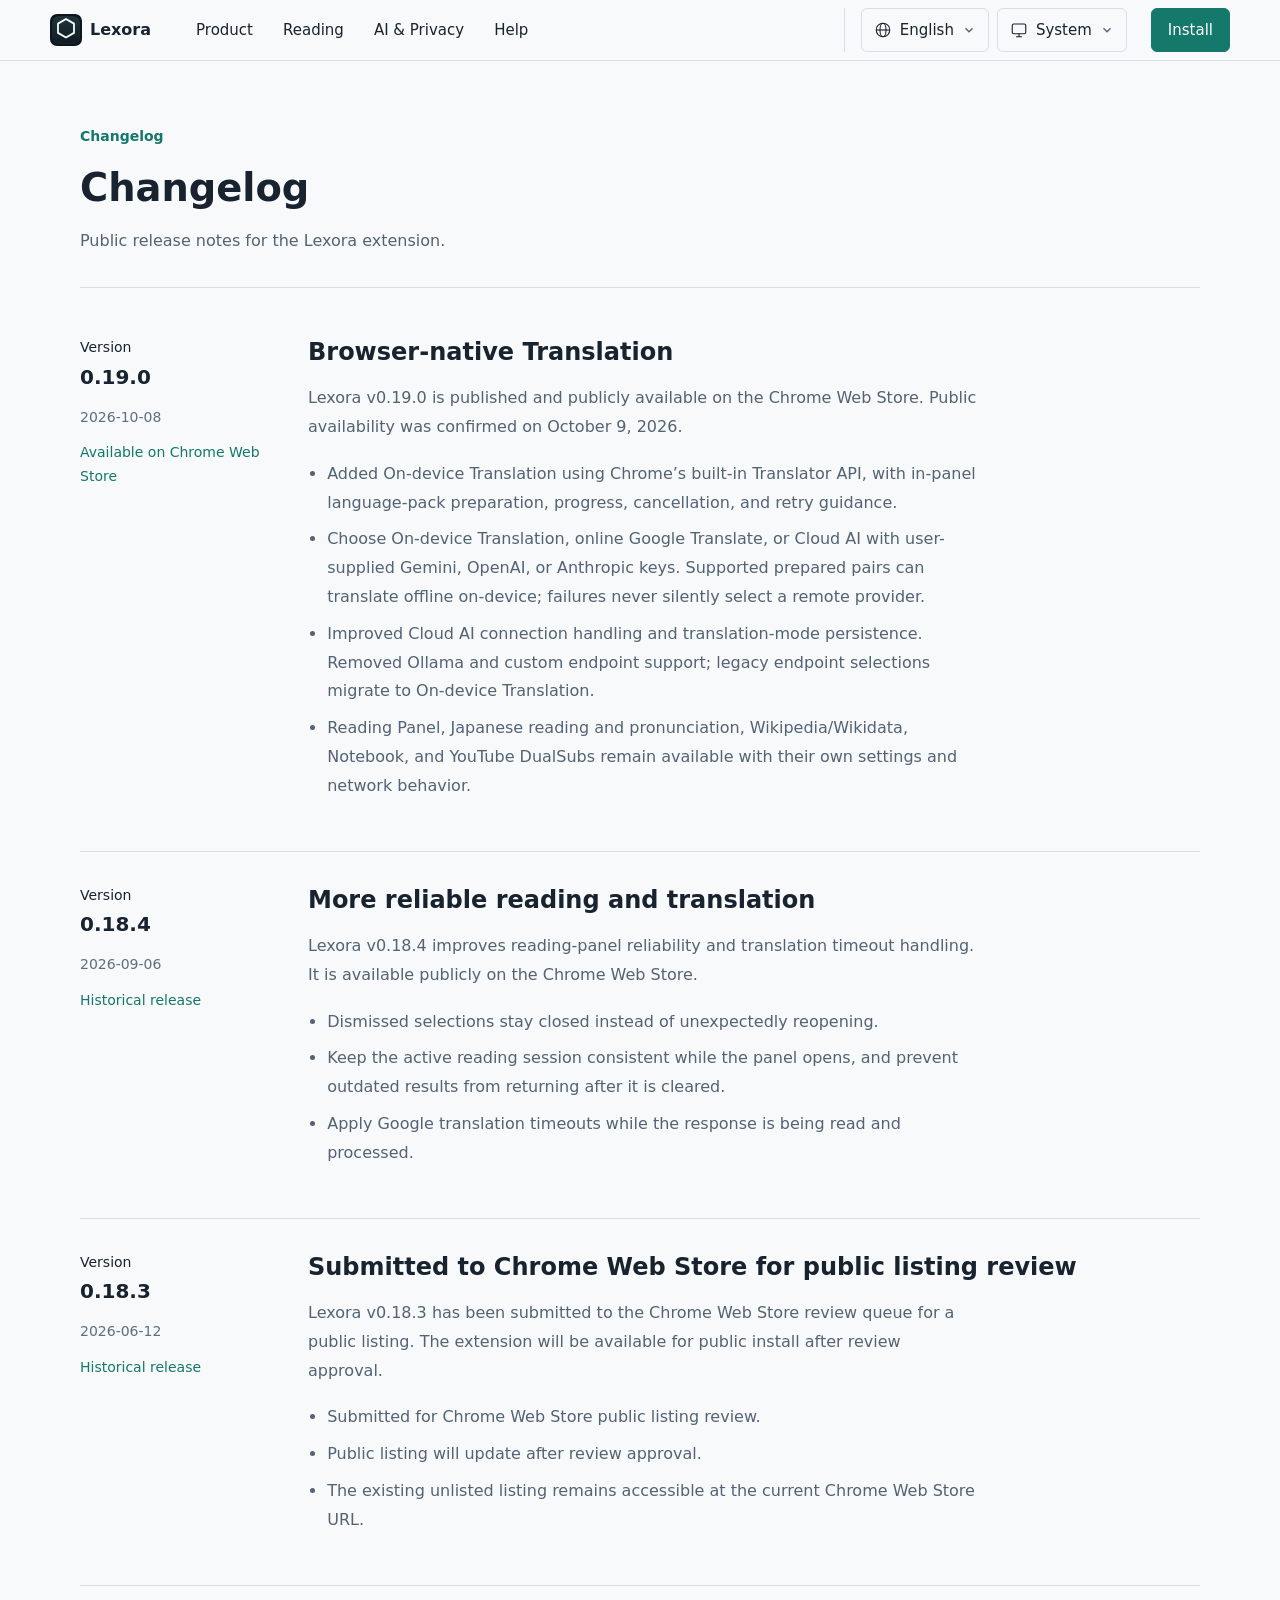
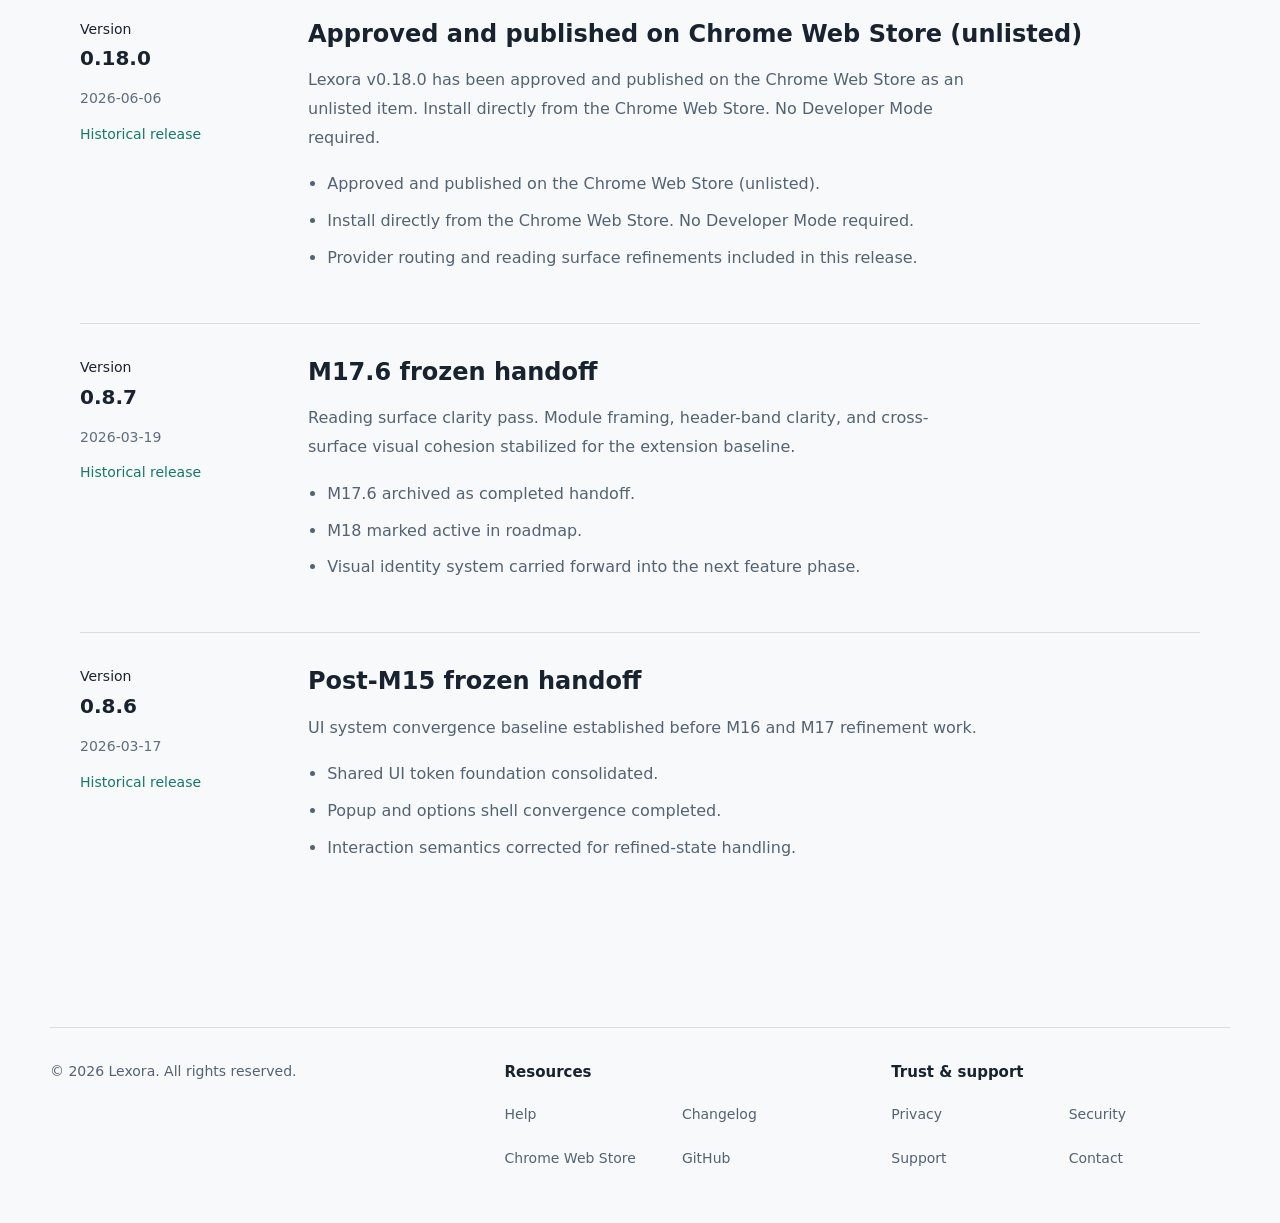
==== commit cbf0e0aa: "deploy: publish lexora-site 705465fa567ba2f61542f5979b9f626fa2352b80" ====
--- a/changelog/index.html
+++ b/changelog/index.html
@@ -126,7 +126,7 @@
     else if (preference) preference.trigger.focus();
   });
 })();
-</script> <main id="top" tabindex="-1">  <div class="utility-page utility-page--wide"> <section class="page-hero"> <div class="wrap"> <div class="utility-heading"> <div class="utility-eyebrow">  <span data-i18n="shell_changelog">Changelog</span> </div> <div class="page-copy"> <h1 data-i18n="shell_changelog">Changelog</h1> <p data-i18n="release_intro">Public release notes for the Lexora extension.</p>  </div> </div> </div> </section> <section class="section-block"> <div class="wrap release-timeline"> <article class="release-entry" aria-labelledby="release-0.19.0"> <div class="release-meta"> <p><span data-i18n="release_version">Version</span> <strong>0.19.0</strong></p> <time datetime="2026-10-08">2026-10-08</time> <p class="release-state" data-i18n="release_current">Store review pending</p> </div> <div class="prose-shell release-notes"> <h2 id="release-0.19.0" data-i18n="release_190_title">Browser-native Translation</h2> <p data-i18n="release_190_summary">v0.19.0 has been submitted to Chrome Web Store for review. Public publication is not confirmed; the existing listing remains available.</p> <ul><li data-i18n="release_190_0">Added On-device Translation using Chrome’s built-in Translator API, with in-panel language-pack preparation, progress, cancellation, and retry guidance.</li><li data-i18n="release_190_1">Choose On-device Translation, online Google Translate, or Cloud AI with user-supplied Gemini, OpenAI, or Anthropic keys. Supported prepared pairs can translate offline on-device; failures never silently select a remote provider.</li><li data-i18n="release_190_2">Improved Cloud AI connection handling and translation-mode persistence. Removed Ollama and custom endpoint support; legacy endpoint selections migrate to On-device Translation.</li><li data-i18n="release_190_3">Reading Panel, Japanese reading and pronunciation, Wikipedia/Wikidata, Notebook, and YouTube DualSubs remain available with their own settings and network behavior.</li></ul> </div> </article><article class="release-entry" aria-labelledby="release-0.18.4"> <div class="release-meta"> <p><span data-i18n="release_version">Version</span> <strong>0.18.4</strong></p> <time datetime="2026-09-06">2026-09-06</time> <p class="release-state" data-i18n="release_historical">Historical release</p> </div> <div class="prose-shell release-notes" lang="en"> <h2 id="release-0.18.4">More reliable reading and translation</h2> <p>Lexora v0.18.4 improves reading-panel reliability and translation timeout handling. It is available publicly on the Chrome Web Store.</p> <ul><li>Dismissed selections stay closed instead of unexpectedly reopening.</li><li>Keep the active reading session consistent while the panel opens, and prevent outdated results from returning after it is cleared.</li><li>Apply Google translation timeouts while the response is being read and processed.</li></ul> </div> </article><article class="release-entry" aria-labelledby="release-0.18.3"> <div class="release-meta"> <p><span data-i18n="release_version">Version</span> <strong>0.18.3</strong></p> <time datetime="2026-06-12">2026-06-12</time> <p class="release-state" data-i18n="release_historical">Historical release</p> </div> <div class="prose-shell release-notes" lang="en"> <h2 id="release-0.18.3">Submitted to Chrome Web Store for public listing review</h2> <p>Lexora v0.18.3 has been submitted to the Chrome Web Store review queue for a public listing. The extension will be available for public install after review approval.</p> <ul><li>Submitted for Chrome Web Store public listing review.</li><li>Public listing will update after review approval.</li><li>The existing unlisted listing remains accessible at the current Chrome Web Store URL.</li></ul> </div> </article><article class="release-entry" aria-labelledby="release-0.18.0"> <div class="release-meta"> <p><span data-i18n="release_version">Version</span> <strong>0.18.0</strong></p> <time datetime="2026-06-06">2026-06-06</time> <p class="release-state" data-i18n="release_historical">Historical release</p> </div> <div class="prose-shell release-notes" lang="en"> <h2 id="release-0.18.0">Approved and published on Chrome Web Store (unlisted)</h2> <p>Lexora v0.18.0 has been approved and published on the Chrome Web Store as an unlisted item. Install directly from the Chrome Web Store. No Developer Mode required.</p> <ul><li>Approved and published on the Chrome Web Store (unlisted).</li><li>Install directly from the Chrome Web Store. No Developer Mode required.</li><li>Provider routing and reading surface refinements included in this release.</li></ul> </div> </article><article class="release-entry" aria-labelledby="release-0.8.7"> <div class="release-meta"> <p><span data-i18n="release_version">Version</span> <strong>0.8.7</strong></p> <time datetime="2026-03-19">2026-03-19</time> <p class="release-state" data-i18n="release_historical">Historical release</p> </div> <div class="prose-shell release-notes" lang="en"> <h2 id="release-0.8.7">M17.6 frozen handoff</h2> <p>Reading surface clarity pass. Module framing, header-band clarity, and cross-surface visual cohesion stabilized for the extension baseline.</p> <ul><li>M17.6 archived as completed handoff.</li><li>M18 marked active in roadmap.</li><li>Visual identity system carried forward into the next feature phase.</li></ul> </div> </article><article class="release-entry" aria-labelledby="release-0.8.6"> <div class="release-meta"> <p><span data-i18n="release_version">Version</span> <strong>0.8.6</strong></p> <time datetime="2026-03-17">2026-03-17</time> <p class="release-state" data-i18n="release_historical">Historical release</p> </div> <div class="prose-shell release-notes" lang="en"> <h2 id="release-0.8.6">Post-M15 frozen handoff</h2> <p>UI system convergence baseline established before M16 and M17 refinement work.</p> <ul><li>Shared UI token foundation consolidated.</li><li>Popup and options shell convergence completed.</li><li>Interaction semantics corrected for refined-state handling.</li></ul> </div> </article> </div> </section> </div>  </main> <footer class="footer"> <div class="wrap footer-inner"> <div>&copy; 2026 Lexora. <span data-i18n="footer_rights">All rights reserved.</span></div> <div class="footer-group"> <strong data-i18n="shell_resources">Resources</strong> <div class="footer-links"> <a href="/help" data-i18n="shell_help">Help</a> <a href="/changelog" data-i18n="shell_changelog">Changelog</a> <a href="https://chromewebstore.google.com/detail/lexora-language-assistant/fbobmnpemmhjjloalogeaapfceefgopf" target="_blank" rel="noreferrer" data-i18n="footer_chrome">Chrome Web Store</a> <a href="https://github.com/lexora-project/lexora" target="_blank" rel="noreferrer">GitHub</a> </div> </div> <div class="footer-group"> <strong data-i18n="shell_trust">Trust & support</strong> <div class="footer-links"> <a href="/privacy" data-i18n="footer_privacy">Privacy</a> <a href="/security" data-i18n="footer_security">Security</a> <a href="/support" data-i18n="footer_support">Support</a> <a href="mailto:lexora.dev@proton.me" data-i18n="footer_contact">Contact</a> </div> </div> </div> </footer>  <script type="application/json" id="lx-i18n">{"defaultLocale":"en","locales":["en","vi","ja","ko"],"translations":{"en":{"v3_layer":"The reading layer","polish_sentence":"Meaning takes shape in the words around it.","polish_passage":"A familiar word can reveal something new. Read it in the wider passage, and the connections become clearer.","v3_concept":"Conceptual reading flow","v3_article":"The page you are reading","v3_selection":"A phrase worth understanding","v3_meaning":"Meaning","v3_context":"Context","v3_reading":"Reading","v3_layer_body":"A little clarity, right beside your selection.","v3_resume":"Back to the page. On with your reading.","v3_flow_title":"Select. Understand. Keep reading.","v3_flow_body":"Help appears where you need it. The page stays your destination.","v3_select":"Select","v3_understand":"Understand","v3_continue":"Keep reading","v3_continue_body":"Close the layer and return to the original page with a clearer understanding.","v3_context_title":"Not every selection asks the same question.","v3_context_body":"From a single term to a longer passage, explore meaning in context. Available assistance depends on the text, language, and your settings.","v3_term":"Term","v3_phrase":"Phrase","v3_sentence":"Sentence","v3_passage":"Passage","v3_grounding":"Meaning, pronunciation, reading, and reference context — as the selection calls for them.","v3_japanese":"Japanese reading","v3_japanese_title":"Stay close to the original.","v3_japanese_body":"Follow Japanese text with furigana and reading aids when available. Connect the original words to their reading and meaning, in your chosen language context.","v3_original":"Original text","v3_japanese_caption":"Original text and its reading, held together.","v3_cloud":"Cloud AI","v3_google":"Google Translate","v3_ondevice":"On-device Translation","v3_cloud_note":"Your API keys","v3_google_note":"Online translation","v3_ondevice_note":"Chrome language packs","v3_routing":"Three translation modes","v3_save_title":"Keep what matters.","v3_save_body":"Choose what to save to Notebook after reading. Saved items stay in this browser, ready to revisit or export as Markdown when you choose.","v3_saved_term":"A saved term","v3_saved_phrase":"A saved phrase","v3_saved_sentence":"A saved sentence","v3_export":"Revisit or export as Markdown","v3_trust_title":"Your reading. Your control.","v3_no_account":"No account required","v3_ondevice_available":"On-device Translation","v3_explicit":"Configured routing","v3_telemetry":"No hidden telemetry","help_network_title":"Automatic reading and network requests","help_network_body":"Wikipedia/Wikidata reference lookups, pronunciation, and Japanese reading may make network requests independently of translation mode. Automatic activation and pronunciation can trigger requests when enabled. Review those settings separately; choosing On-device Translation does not make every reading feature offline.","help_dualsubs_title":"YouTube DualSubs","help_dualsubs_body":"On supported YouTube videos, DualSubs displays original and translated captions. It is enabled by default and may load captions automatically from YouTube, including existing session cookies. Caption translation uses YouTube’s service independently of Reading Panel mode and Cloud AI keys. Turn it off in settings or player controls.","release_190_title":"Browser-native Translation","release_190_summary":"v0.19.0 has been submitted to Chrome Web Store for review. Public publication is not confirmed; the existing listing remains available.","release_190_0":"Added On-device Translation using Chrome’s built-in Translator API, with in-panel language-pack preparation, progress, cancellation, and retry guidance.","release_190_1":"Choose On-device Translation, online Google Translate, or Cloud AI with user-supplied Gemini, OpenAI, or Anthropic keys. Supported prepared pairs can translate offline on-device; failures never silently select a remote provider.","release_190_2":"Improved Cloud AI connection handling and translation-mode persistence. Removed Ollama and custom endpoint support; legacy endpoint selections migrate to On-device Translation.","release_190_3":"Reading Panel, Japanese reading and pronunciation, Wikipedia/Wikidata, Notebook, and YouTube DualSubs remain available with their own settings and network behavior.","shell_appearance":"Appearance","shell_theme_system":"System","shell_theme_light":"Light","shell_theme_dark":"Dark","release_intro":"Public release notes for the Lexora extension.","release_version":"Version","release_current":"Store review pending","release_historical":"Historical release","guide_intro":"Install from the Chrome Web Store, then start with a selection on a web page.","guide_start":"Start reading","guide_select":"Select a word, phrase, or passage on a web page where Lexora is enabled.","guide_help":"Need a hand?","guide_help_body":"Use Help to get started, or contact Support if installation or reading does not work as expected.","guide_dev_enable":"Open this address in Chrome and enable Developer Mode.","guide_dev_load":"Choose Load unpacked, then select this folder inside the extracted package.","help_title":"Read with Lexora","help_intro":"A short guide to understanding selected text, using reading aids, and returning to saved items.","help_result_title":"Read the result in context","help_result_body":"Review the meaning or translation in the Lexora panel, then continue reading the original page. Available modules depend on the text, language, enabled features, and your settings.","help_reading_title":"Japanese readings and pronunciation","help_reading_body":"Use furigana when available to follow Japanese text. Pronunciation playback is available for supported languages; reading aids may vary with the selected text and settings.","help_save_title":"Save and return with Notebook","help_save_body":"Explicitly save a selection from the reading panel, then find it in Notebook in Lexora Options. Entries stay in this browser. Search, delete, or export them as Markdown when you choose. Saving is unavailable in incognito tabs.","help_provider_title":"Translation modes and references","help_provider_body":"In Options, choose On-device Translation, Google Translate (online, the default), or Cloud AI. On-device uses Chrome’s built-in Translator API; prepare browser-managed language packs in the Reading Panel. Availability depends on Chrome, the document, and the language pair. Supported prepared pairs work offline; failures never silently switch to a remote translation provider. Cloud AI uses your keys for Gemini, OpenAI, or Anthropic. Save keys in local or session storage; Test connection sends a fixed test phrase to the selected cloud provider.","help_trouble_title":"If something is missing","help_trouble_body":"Check page access, language pair, translation mode, and privacy settings in Options. For On-device Translation, follow the panel’s preparation progress or retry guidance; the API or pair may be unavailable. Online services need a connection. Contact Support with your installed version and steps tried, leaving out private text and credentials.","product_view_full":"View full screenshot","product_notebook_caption":"Return to saved items in Notebook, a separate Lexora Options surface. Saves stay in this browser; export is available when you choose.","product_notebook_alt":"Lexora Notebook with local-only storage information, search and filters, three saved Wikipedia items, and Markdown export.","product_ja_alt":"Japanese Wikipedia selection 人工知能 with Lexora showing furigana じんこうちのう and Vietnamese trí tuệ nhân tạo.","product_en_alt":"English Wikipedia text with “Artificial intelligence” selected and the Lexora panel showing “Trí tuệ nhân tạo”.","home_intro":"A browser companion for reading","home_title":"Understand more. Keep reading.","home_workflow_link":"See how it works","home_proof_caption":"English → Vietnamese lookup in the desktop Lexora reading panel.","home_workflow_title":"From a selection back to your reading","home_select":"Select what you want to understand","home_select_body":"Select a word, phrase, or passage on the page you are reading.","home_assist":"Check meaning in context","home_assist_body":"Explore meaning or translation, pronunciation or readings, and reference context. Available modules depend on the text, language, and your settings.","home_continue":"Continue, or save for later","home_continue_body":"Return to the page, or explicitly save a selection to Notebook to revisit it later.","home_languages_title":"Two reading contexts, one familiar flow","home_english":"English → Vietnamese","home_english_body":"Read an English page with Vietnamese as your target language. Check selected text in context and use pronunciation support when available.","home_japanese":"Japanese → Vietnamese","home_japanese_body":"Read Japanese with Vietnamese as your target language. Furigana and related reading aids can help you follow the original text when available.","home_english_caption":"Selected “Artificial intelligence” with the Vietnamese result “Trí tuệ nhân tạo”.","home_japanese_caption":"Selected 人工知能, its reading じんこうちのう, and a Vietnamese result in Lexora.","home_trust_title":"Your reading, your settings","home_trust_body":"Review translation and privacy settings alongside automatic reading workflows. Wikipedia/Wikidata, pronunciation, Japanese reading, and YouTube subtitles can make separate network requests, even with On-device Translation selected. API keys stay in your chosen local or session storage and authenticate provider requests directly.","home_ai_title":"Choose how you translate","home_ai_body":"In v0.19.0, choose On-device Translation with Chrome’s built-in Translator API and browser-managed language packs, online Google Translate, or Cloud AI with Gemini, OpenAI, or Anthropic and your own API keys. Supported prepared language pairs can translate offline on-device. On-device failures never silently switch to a remote translation provider.","home_install_title":"Bring Lexora to your next read","home_release":"Product version · Store review pending","shell_menu":"Menu","shell_skip":"Skip to content","shell_primary":"Primary","shell_language":"Language","shell_home":"Lexora home","shell_resources":"Resources","shell_help":"Help","shell_changelog":"Changelog","shell_trust":"Trust & support","nav_product":"Product","nav_reading":"Reading","nav_ai_privacy":"AI & Privacy","nav_install":"Install","nav_privacy":"Privacy","nav_support":"Support","nav_github":"GitHub","hero_eyebrow":"v0.19.0 · Chrome Web Store review pending","hero_h1":"AI-assisted multilingual reading layer for your browser.","hero_lead":"Lexora helps you understand selected web content in context without leaving the page.","hero_cta_install":"Install from Chrome Web Store","hero_cta_project":"View project","hero_signal_label":"Current status","hero_signal_title":"A focused reading layer, not a crowded utility stack.","hero_signal_copy":"The goal is clear comprehension: selected text, contextual explanation, and an interface that stays out of the reading flow.","pill_reading":"Reading","pill_translation":"Translation","pill_explanation":"Explanation","pill_multilingual":"Multilingual","manifesto_kicker":"Manifesto","manifesto_title":"Built to reduce friction, not add another layer of it.","manifesto_body_0":"Lexora is being shaped as a focused reading environment rather than a crowded utility stack. The direction is deliberate: faster comprehension, cleaner context, and tooling that stays out of the way when the work matters.","manifesto_body_1":"This is not a race to look loud. It is a quiet push toward a sharper reading and translation layer that respects focus, precision, and long-session usability.","status_kicker":"Status","status_h2":"v0.19.0 is under Store review.","status_body":"v0.19.0 has been submitted for Chrome Web Store review; public publication is not confirmed. The existing listing remains available. v0.18.4 is the last recorded published baseline. Check the listing for the version currently offered.","si_0_title":"Build state","si_0_body":"v0.19.0 has been submitted for Chrome Web Store review; public publication is not confirmed. The existing listing remains available. v0.18.4 is the last recorded published baseline. Check the listing for the version currently offered.","si_1_title":"Public website","si_1_body":"v0.19.0 has been submitted for Chrome Web Store review; public publication is not confirmed. The existing listing remains available. v0.18.4 is the last recorded published baseline. Check the listing for the version currently offered.","si_2_title":"Install","si_2_body":"Install Lexora from the Chrome Web Store. No Developer Mode or manual steps required.","hm_0_title":"Reading-first","hm_0_body":"Built around comprehension flow rather than settings clutter.","hm_1_title":"Context-aware","hm_1_body":"Designed for selected text, surrounding meaning, and clear explanations.","hm_2_title":"Release posture","hm_2_body":"v0.19.0 has been submitted for Chrome Web Store review; public publication is not confirmed. The existing listing remains available. v0.18.4 is the last recorded published baseline. Check the listing for the version currently offered.","features_kicker":"Core features","features_h2":"Understand selected web content without leaving the page.","feat_0_title":"Contextual translation","feat_0_body":"Translate selected text without breaking reading flow. Lexora foregrounds context, not raw string conversion.","feat_1_title":"Explanation lane","feat_1_body":"Explain terms, phrases, and passages according to the selected text and the surrounding reading context.","feat_2_title":"Wikipedia grounding","feat_2_body":"Bring relevant entity context into the same reading surface so you do not have to scatter attention across tabs.","feat_3_title":"Pronunciation and TTS","feat_3_body":"Help users check pronunciation while reading English, Vietnamese, and Japanese.","feat_4_title":"Japanese reading support","feat_4_body":"Expose furigana and related reading aids as part of a disciplined language-reading workflow.","feat_5_title":"Privacy controls","feat_5_body":"Outbound text paths, optional provider routing, and redaction options are documented clearly and configured by the user.","trust_kicker":"Privacy & trust","trust_h2":"A clear product surface builds trust.","trust_intro":"No account-first funnel. No overclaiming. The website mirrors the extension's posture: precise, restrained, and reading-first.","trust_0_title":"Tool-first product","trust_0_body":"Lexora helps people understand selected content quickly without forcing account creation or marketing steps into the workflow.","trust_1_title":"Clear outbound-data paths","trust_1_body":"Translation can run on-device or use Google Translate or supported Cloud AI. Enabled reference, pronunciation, reading, and subtitle features have separate network behavior.","trust_2_title":"Operational honesty","trust_2_body":"v0.19.0 has been submitted for Chrome Web Store review; public publication is not confirmed. The existing listing remains available. v0.18.4 is the last recorded published baseline. Check the listing for the version currently offered.","install_hero_badge":"Install","install_hero_title":"Install Lexora","install_hero_body":"Lexora is available on the Chrome Web Store. Install in seconds with no Developer Mode or manual steps required.","install_store_kicker":"Chrome Web Store: recommended","install_store_title":"Install from the Chrome Web Store.","install_store_body":"Install the currently published Lexora version from the Chrome Web Store using the link below. No Developer Mode required.","install_notice_title":"v0.19.0 is under review","install_notice_body":"v0.19.0 has been submitted for Chrome Web Store review; public publication is not confirmed. The existing listing remains available. v0.18.4 is the last recorded published baseline. Check the listing for the version currently offered.","install_store_cta":"Open Chrome Web Store","install_chrome_step_0":"Open the Chrome Web Store listing for Lexora.","install_chrome_step_1":"Click \"Add to Chrome\" and confirm the permissions prompt.","install_chrome_step_2":"Pin the Lexora icon to the Chrome toolbar for quick access.","install_chrome_step_3":"Select text on any web page to open the Lexora reading panel.","install_dev_kicker":"Developer Mode: contributors only","install_dev_title":"For contributors and local development.","install_dev_body":"Developer Mode installation is intended for contributors and local development only. Normal users should install from the Chrome Web Store above.","install_current_version_label":"Product version","install_store_status_label":"Store status","install_store_status_value":"v0.19.0 under review; publication unconfirmed","install_dev_section_title":"Developer Mode install: contributors only","install_dev_section_body":"These steps are for contributors building and testing Lexora locally. Normal users should use the Chrome Web Store.","install_dev_step_0":"Obtain the extension package from the project maintainer.","install_dev_step_1":"Extract the package to a local folder.","install_dev_step_2":"Open chrome://extensions in Chrome and enable Developer Mode.","install_dev_step_3":"Click Load unpacked and select the dist/ folder from the extracted package.","install_dev_step_4":"Open the extension options page to configure languages, providers, and privacy settings.","privacy_hero_badge":"Privacy","privacy_hero_title":"Privacy","privacy_hero_body":"Lexora is explicit about where your text goes and what happens to it.","privacy_version":"Policy for Lexora v0.19.0 · Updated October 9, 2026.","privacy_process_title":"What Lexora processes","privacy_process_body":"Lexora processes selected text and bounded reading context to provide translation, reading assistance, and pronunciation. Depending on the feature, context can include nearby text, a page or section title, and relevant link information. It does not collect a passive browsing history or upload whole pages for translation.","privacy_process_trigger":"In the default Confirm mode, you select text and click the Lexora chip to open the panel. If you choose automatic activation, selecting text opens the panel and starts enabled features automatically. Enabled Wikipedia lookup, automatic pronunciation, and YouTube DualSubs can make requests within their workflows without a separate click for every request.","privacy_where_title":"Three translation modes","privacy_where_body":"Your translation mode controls the translation route. Other enabled features have their own network behavior.","privacy_where_local_label":"On-device Translation","privacy_where_local_body":"Translation runs locally in the Reading Panel using Chrome’s Translator API. Translation text is not sent to a remote translation provider, and errors do not trigger remote translation fallback. Chrome may download browser-managed language packs when you prepare a supported language pair. This mode does not make Wikipedia, pronunciation, or YouTube offline.","privacy_where_translation_label":"Google Translate","privacy_where_translation_body":"Selected text is sent directly to Google’s translation service (translate.googleapis.com), along with source and target language information. This mode does not require or load Cloud AI keys.","privacy_where_cloud_label":"Cloud AI","privacy_where_cloud_body":"Optional translation sends selected text and relevant bounded context, such as nearby text, page or section titles, and glossary hints, directly to OpenAI, Google Gemini, or Anthropic over HTTPS using your own API key. The preferred provider is tried first; other supported providers with saved keys may be tried if needed. Cloud AI failures do not fall back to Google Translate.","privacy_where_note":"Google Translate is the default translation mode. On-device and Google translation do not use Cloud AI credentials. Test connection is a separate action that sends fixed test text to the chosen cloud provider using your key. Lexora does not operate a server or proxy for these requests.","privacy_services_title":"Other reading services","privacy_where_public_label":"Wikipedia and Wikidata","privacy_where_public_body":"When Wikipedia is enabled, selection-derived search terms, article titles, or relevant Wikipedia links can be sent to Wikipedia to retrieve reference context. Wikidata receives entity identifiers (QIDs) to find articles in other languages. Resolution can make several requests automatically; some lookup or excerpt translation paths also use Google Translate independently of the selected translation mode.","privacy_speech_label":"Pronunciation and Japanese reading","privacy_speech_body":"Audio playback can send source or translated text to Google TTS (translate.googleapis.com or translate.google.com). Automatic pronunciation can do this when enabled. A browser speech fallback may use a local or remote voice, depending on the browser and voice. Japanese reading fallback can send text to Google’s service.","privacy_local_label":"Local reading aids","privacy_local_body":"Bundled Japanese tokenization, furigana, and English IPA lookup run locally. Panel rendering and subtitle synchronization also run locally.","privacy_youtube_title":"YouTube DualSubs","privacy_youtube_body":"On YouTube, DualSubs reads video and caption-track information and fetches source and translated captions from YouTube’s timedtext service. Requests include video/track identifiers and language choices and can include your existing YouTube session cookies. DualSubs is enabled by default and can load captions automatically on supported video pages; you can turn it off in settings or the player controls. Caption translation uses YouTube’s service independently of the Reading Panel translation mode and Cloud AI keys. Caption cues are held in the page session for display and synchronization, rather than uploaded to Lexora.","privacy_storage_title":"API keys, storage, and retention","privacy_storage_keys":"Settings and DualSubs preferences are stored in chrome.storage.local in your browser profile. User-provided Cloud AI keys are stored separately in chrome.storage.local (persistent, the default) or chrome.storage.session (temporary for the browser session), according to your choice. Lexora does not sync these through chrome.storage.sync. Keys authenticate requests directly to the relevant provider; they are not sent to Lexora. You can clear saved keys in settings. Browser extension storage is not an encrypted password vault.","privacy_storage_notebook":"Notebook saves are explicit. Entries contain selected text, translation, language pair, selection type, source hostname, and saved date, plus optional explanation, a bounded context snippet, and review metadata. Entries remain in local extension storage until deleted or the extension is removed. You can delete individual entries or all entries, or export Markdown locally. Export excludes full page URLs, page titles, API keys, and diagnostics. Saving from incognito tabs is blocked. Exported files remain under your control and are not removed when you delete Notebook entries.","privacy_storage_cache":"Reading results, translations, lookup data, and subtitle cues may be held in temporary in-memory caches or active UI state. Cache lifetimes vary by feature; Lexora does not promise immediate erasure after each request. On-device translation does not add a translation-result cache. External providers receive normal connection metadata such as your IP address and may retain requests under their own terms and account settings. Lexora cannot delete their records or promise zero retention or no model training by a provider.","privacy_not_title":"What Lexora does not do","privacy_not_0":"Lexora does not sell user data or use it for advertising, credit decisions, or data brokerage.","privacy_not_1":"Lexora does not require a Lexora account to use the extension. Cloud providers may require their own accounts and billing.","privacy_not_2":"Lexora does not include analytics or remote telemetry collection. Local console diagnostics can contain operational metadata and errors; they are not sent to a Lexora telemetry service.","privacy_not_3":"Lexora does not operate a backend that collects your selected text, API keys, Notebook, or browsing history.","privacy_controls_title":"Privacy controls and redaction","privacy_controls_body":"Use settings to choose the translation mode and control Wikipedia, automatic activation, automatic pronunciation, and YouTube DualSubs.","privacy_controls_0":"Choose On-device Translation to keep translation text local, and review other enabled features separately.","privacy_controls_1":"Choose session-only key storage or clear saved keys; delete Notebook entries when no longer needed.","privacy_controls_2":"Redaction settings replace recognized email addresses, IPv4-shaped addresses, and certain known secret-key patterns in supported outbound translation, Cloud AI context, Wikipedia query, and Japanese reading paths. Email and secret-pattern redaction are on by default; IP redaction is off by default.","privacy_controls_note":"Redaction is pattern-based, not a guarantee of anonymization: it does not recognize every secret or sensitive detail. It does not apply universally to all network paths, including pronunciation audio, direct article links, and YouTube caption requests. Avoid selecting confidential text for external processing.","privacy_limited_title":"Chrome Web Store Limited Use","privacy_limited_body":"Lexora’s use and transfer of user data, including information received from Google APIs, adheres to the Chrome Web Store User Data Policy, including its Limited Use requirements. Data is used only to provide the disclosed reading, translation, pronunciation, subtitle, and Notebook features. Transfers to providers described here are limited to what those features need.","privacy_limited_link":"Chrome Web Store User Data Policy — Limited Use","privacy_site_title":"This website","privacy_site_body":"lexora.sh is a static site hosted on GitHub Pages. It does not set tracking cookies, collect form submissions, or run analytics. Your language and theme preferences are stored locally in your browser. Hosting and external service providers may process normal request metadata under their own policies. Contact is by email link; information you choose to send by email is handled to respond to your inquiry.","privacy_contact_title":"Contact","privacy_contact_body":"Privacy questions or data-handling concerns:","support_hero_badge":"Support","support_hero_title":"Support","support_hero_body":"If something is not working, here is where to go.","support_contact_title":"Contact","support_contact_body":"Reach the Lexora team at:","support_paths_title":"Support paths","support_path_general_label":"General usage","support_path_general_body":"install questions, language settings, provider setup","support_path_bug_label":"Bug reports","support_path_bug_body":"reproducible issues with extension behavior","support_path_security_label":"Security reports","support_path_security_body":"report sensitive issues privately. See the","support_path_security_link":"security page","support_path_feedback_label":"Feature feedback","support_path_feedback_body":"suggestions related to reading flow, language workflow, or interface behavior","support_bug_title":"For bug reports, include:","support_bug_0":"browser name and version","support_bug_1":"Lexora version (visible in the extension options page)","support_bug_2":"operating system","support_bug_3":"language pair (source and target language)","support_bug_4":"provider mode (which translation or AI provider is active)","support_bug_5":"reproduction steps","security_hero_badge":"Security","security_hero_title":"Security","security_hero_body":"Security-sensitive issues should be reported privately, not posted publicly.","security_report_title":"Reporting a vulnerability","security_report_body":"Do not post security vulnerabilities publicly: not in GitHub issues, not in public forums, not in social channels. Report sensitive issues by email to:","security_useful_title":"What a useful report includes","security_useful_0":"affected Lexora version","security_useful_1":"browser name and version","security_useful_2":"operating system","security_useful_3":"reproduction steps or a concise proof of concept","security_useful_4":"impact assessment","security_areas_title":"Security-relevant areas in Lexora","security_area_provider_label":"Provider routing","security_area_provider_body":"unintended routing of selected text to external services","security_area_selected_label":"Selected-text handling","security_area_selected_body":"unsafe outbound transmission or unintended exposure of selected content","security_area_message_label":"Extension message boundaries","security_area_message_body":"message spoofing or boundary confusion between page context and extension context","security_area_token_label":"Token and key leakage","security_area_token_body":"AI provider keys or credentials exposed or logged","security_area_privacy_label":"Settings and privacy bypasses","security_area_privacy_body":"circumventing user-configured privacy controls or provider restrictions","security_response_title":"Response","security_response_body":"We will acknowledge security reports and coordinate disclosure timing with the reporter. Public credit is available if desired.","notfound_badge":"Not found","notfound_title":"That page is not here.","notfound_body":"Return to the Lexora homepage to continue.","notfound_cta":"Back to homepage","footer_chrome":"Chrome Web Store","footer_privacy":"Privacy","footer_security":"Security","footer_support":"Support","footer_contact":"Contact","footer_rights":"All rights reserved."},"vi":{"v3_layer":"Lớp hỗ trợ đọc","polish_sentence":"Ý nghĩa được định hình bởi những từ xung quanh.","polish_passage":"Một từ quen thuộc có thể gợi mở điều mới. Đọc trong cả đoạn văn, các mối liên hệ sẽ rõ hơn.","v3_concept":"Minh họa quy trình đọc","v3_article":"Trang bạn đang đọc","v3_selection":"Một cụm từ cần hiểu rõ","v3_meaning":"Ý nghĩa","v3_context":"Ngữ cảnh","v3_reading":"Cách đọc","v3_layer_body":"Thêm chút rõ ràng, ngay bên nội dung đã chọn.","v3_resume":"Trở lại trang. Tiếp tục mạch đọc.","v3_flow_title":"Chọn. Hiểu. Đọc tiếp.","v3_flow_body":"Hỗ trợ xuất hiện đúng lúc cần. Trang đang đọc vẫn là nơi bạn muốn ở lại.","v3_select":"Chọn","v3_understand":"Hiểu","v3_continue":"Đọc tiếp","v3_continue_body":"Đóng lớp hỗ trợ và trở lại trang gốc với nội dung đã rõ hơn.","v3_context_title":"Mỗi nội dung được chọn cần một cách hiểu riêng.","v3_context_body":"Từ một thuật ngữ đến đoạn văn dài, tìm hiểu ý nghĩa trong ngữ cảnh. Hỗ trợ tùy theo nội dung, ngôn ngữ và cài đặt của bạn.","v3_term":"Thuật ngữ","v3_phrase":"Cụm từ","v3_sentence":"Câu","v3_passage":"Đoạn văn","v3_grounding":"Ý nghĩa, phát âm, cách đọc và thông tin tham khảo — tùy nội dung cần hiểu.","v3_japanese":"Đọc tiếng Nhật","v3_japanese_title":"Luôn gắn với nguyên văn.","v3_japanese_body":"Theo dõi tiếng Nhật với furigana và hỗ trợ cách đọc khi có. Kết nối từ gốc với cách đọc và ý nghĩa trong ngữ cảnh ngôn ngữ bạn chọn.","v3_original":"Nguyên văn","v3_japanese_caption":"Nguyên văn và cách đọc, luôn đi cùng nhau.","v3_cloud":"Cloud AI","v3_google":"Google Translate","v3_ondevice":"Dịch trên thiết bị","v3_cloud_note":"Khóa API của bạn","v3_google_note":"Dịch trực tuyến","v3_ondevice_note":"Gói ngôn ngữ của Chrome","v3_routing":"Ba chế độ dịch","v3_save_title":"Giữ lại điều cần nhớ.","v3_save_body":"Chủ động lưu vào Notebook sau khi đọc. Mục đã lưu ở trong trình duyệt này, sẵn sàng để xem lại hoặc xuất Markdown khi bạn muốn.","v3_saved_term":"Một thuật ngữ đã lưu","v3_saved_phrase":"Một cụm từ đã lưu","v3_saved_sentence":"Một câu đã lưu","v3_export":"Xem lại hoặc xuất Markdown","v3_trust_title":"Bạn đọc. Bạn làm chủ.","v3_no_account":"Không cần tài khoản","v3_ondevice_available":"Dịch trên thiết bị","v3_explicit":"Định tuyến theo cấu hình","v3_telemetry":"Không thu thập ngầm dữ liệu đo lường","help_network_title":"Đọc tự động và yêu cầu mạng","help_network_body":"Tra cứu Wikipedia/Wikidata, phát âm và đọc tiếng Nhật có thể gửi yêu cầu mạng độc lập với chế độ dịch. Kích hoạt và phát âm tự động có thể gửi yêu cầu khi được bật. Kiểm tra riêng các cài đặt này; chọn Dịch trên thiết bị không khiến mọi tính năng đọc chạy ngoại tuyến.","help_dualsubs_title":"YouTube DualSubs","help_dualsubs_body":"Trên video YouTube được hỗ trợ, DualSubs hiển thị phụ đề gốc và bản dịch. Tính năng bật mặc định và có thể tự tải phụ đề từ YouTube, kèm cookie phiên hiện có. Dịch phụ đề dùng dịch vụ YouTube độc lập với chế độ Bảng đọc và khóa Cloud AI. Tắt trong cài đặt hoặc điều khiển trình phát.","release_190_title":"Dịch tích hợp trong trình duyệt","release_190_summary":"v0.19.0 đã được gửi tới Chrome Web Store để xét duyệt. Chưa xác nhận phát hành công khai; liên kết hiện tại vẫn dùng được.","release_190_0":"Thêm Dịch trên thiết bị qua Translator API tích hợp của Chrome, với chuẩn bị gói ngôn ngữ, tiến trình, hủy và hướng dẫn thử lại trong bảng.","release_190_1":"Chọn Dịch trên thiết bị, Google Translate trực tuyến hoặc Cloud AI với khóa Gemini, OpenAI hay Anthropic của bạn. Cặp được hỗ trợ đã chuẩn bị có thể dịch ngoại tuyến trên thiết bị; lỗi không tự chọn nhà cung cấp từ xa.","release_190_2":"Cải thiện xử lý kết nối Cloud AI và lưu chế độ dịch. Loại bỏ hỗ trợ Ollama và điểm cuối tùy chỉnh; lựa chọn điểm cuối cũ chuyển sang Dịch trên thiết bị.","release_190_3":"Bảng đọc, đọc tiếng Nhật và phát âm, Wikipedia/Wikidata, Notebook và YouTube DualSubs tiếp tục được hỗ trợ với cài đặt và hành vi mạng riêng.","shell_appearance":"Giao diện","shell_theme_system":"Hệ thống","shell_theme_light":"Sáng","shell_theme_dark":"Tối","release_intro":"Ghi chú phát hành công khai của tiện ích Lexora.","release_version":"Phiên bản","release_current":"Đang chờ Store duyệt","release_historical":"Phiên bản trước","guide_intro":"Cài từ Chrome Web Store, rồi bắt đầu bằng cách chọn văn bản trên trang web.","guide_start":"Bắt đầu đọc","guide_select":"Chọn từ, cụm từ hoặc đoạn văn trên trang web đã bật Lexora.","guide_help":"Bạn cần trợ giúp?","guide_help_body":"Xem Trợ giúp để bắt đầu, hoặc liên hệ Hỗ trợ nếu việc cài đặt hay đọc không hoạt động như mong đợi.","guide_dev_enable":"Mở địa chỉ này trong Chrome và bật Developer Mode.","guide_dev_load":"Chọn Load unpacked, rồi chọn thư mục này trong gói đã giải nén.","help_title":"Đọc cùng Lexora","help_intro":"Hướng dẫn ngắn để hiểu văn bản đã chọn, dùng hỗ trợ đọc và xem lại mục đã lưu.","help_result_title":"Đọc kết quả trong ngữ cảnh","help_result_body":"Xem nghĩa hoặc bản dịch trong bảng Lexora, rồi đọc tiếp trang gốc. Các mô-đun khả dụng tùy thuộc vào văn bản, ngôn ngữ, tính năng đã bật và cài đặt của bạn.","help_reading_title":"Cách đọc tiếng Nhật và phát âm","help_reading_body":"Dùng furigana khi có để theo dõi văn bản tiếng Nhật. Tính năng nghe phát âm hỗ trợ một số ngôn ngữ; hỗ trợ đọc có thể thay đổi theo văn bản đã chọn và cài đặt.","help_save_title":"Lưu và xem lại với Notebook","help_save_body":"Chủ động lưu nội dung đã chọn từ bảng đọc, rồi tìm lại trong Notebook ở Tùy chọn Lexora. Các mục lưu trong trình duyệt này. Bạn có thể tìm kiếm, xóa hoặc xuất Markdown khi muốn. Không thể lưu trong thẻ ẩn danh.","help_provider_title":"Chế độ dịch và nguồn tham khảo","help_provider_body":"Trong Tùy chọn, chọn Dịch trên thiết bị, Google Translate (trực tuyến, mặc định) hoặc Cloud AI. Dịch trên thiết bị dùng Translator API tích hợp của Chrome; chuẩn bị gói ngôn ngữ do trình duyệt quản lý ngay trong Bảng đọc. Khả dụng tùy Chrome, trang và cặp ngôn ngữ. Cặp được hỗ trợ đã chuẩn bị chạy ngoại tuyến; lỗi không tự chuyển sang nhà cung cấp dịch từ xa. Cloud AI dùng khóa Gemini, OpenAI hoặc Anthropic của bạn. Lưu khóa cục bộ hoặc theo phiên; Kiểm tra kết nối gửi câu thử cố định tới nhà cung cấp đám mây đã chọn.","help_trouble_title":"Nếu thiếu kết quả","help_trouble_body":"Kiểm tra quyền truy cập trang, cặp ngôn ngữ, chế độ dịch và quyền riêng tư trong Tùy chọn. Với Dịch trên thiết bị, làm theo tiến trình chuẩn bị hoặc hướng dẫn thử lại trong bảng; API hoặc cặp ngôn ngữ có thể không khả dụng. Dịch vụ trực tuyến cần kết nối mạng. Gửi phiên bản đã cài và các bước đã thử cho Hỗ trợ, không kèm văn bản riêng tư hay khóa API.","product_view_full":"Xem ảnh đầy đủ","product_notebook_caption":"Xem lại mục đã lưu trong Notebook, một trang riêng trong Tùy chọn Lexora. Dữ liệu lưu trong trình duyệt này; bạn có thể chủ động xuất dữ liệu.","product_notebook_alt":"Notebook của Lexora với thông tin lưu trữ cục bộ, tìm kiếm và bộ lọc, ba mục Wikipedia đã lưu và xuất Markdown.","product_ja_alt":"Chọn 人工知能 trên Wikipedia tiếng Nhật; Lexora hiển thị furigana じんこうちのう và tiếng Việt trí tuệ nhân tạo.","product_en_alt":"Văn bản Wikipedia tiếng Anh với “Artificial intelligence” được chọn và bảng Lexora hiển thị “Trí tuệ nhân tạo”.","home_intro":"Người bạn đồng hành khi đọc trên trình duyệt","home_title":"Hiểu rõ hơn. Đọc tiếp liền mạch.","home_workflow_link":"Xem cách hoạt động","home_proof_caption":"Tra cứu Anh → Việt trong bảng đọc Lexora trên máy tính.","home_workflow_title":"Từ đoạn được chọn, trở lại mạch đọc","home_select":"Chọn nội dung bạn muốn hiểu","home_select_body":"Chọn từ, cụm từ hoặc đoạn văn ngay trên trang bạn đang đọc.","home_assist":"Tìm hiểu nghĩa trong ngữ cảnh","home_assist_body":"Xem nghĩa hoặc bản dịch, cách phát âm hoặc cách đọc và thông tin tham khảo. Các mô-đun hiển thị tùy theo nội dung, ngôn ngữ và cài đặt của bạn.","home_continue":"Đọc tiếp hoặc lưu để xem lại","home_continue_body":"Trở lại trang đang đọc hoặc chủ động lưu nội dung đã chọn vào Notebook để xem lại sau.","home_languages_title":"Hai ngữ cảnh đọc, một quy trình quen thuộc","home_english":"Tiếng Anh → Tiếng Việt","home_english_body":"Đọc trang tiếng Anh với ngôn ngữ đích là tiếng Việt. Tìm hiểu nội dung đã chọn trong ngữ cảnh và dùng hỗ trợ phát âm khi có.","home_japanese":"Tiếng Nhật → Tiếng Việt","home_japanese_body":"Đọc tiếng Nhật với ngôn ngữ đích là tiếng Việt. Furigana và các hỗ trợ cách đọc giúp bạn theo dõi nguyên văn khi có.","home_english_caption":"Chọn “Artificial intelligence” và xem kết quả tiếng Việt “Trí tuệ nhân tạo”.","home_japanese_caption":"Nội dung được chọn 人工知能, cách đọc じんこうちのう và kết quả tiếng Việt trong Lexora.","home_trust_title":"Bạn đọc, bạn lựa chọn cài đặt","home_trust_body":"Kiểm tra chế độ dịch, quyền riêng tư và các quy trình đọc tự động. Wikipedia/Wikidata, phát âm, đọc tiếng Nhật và phụ đề YouTube có thể gửi yêu cầu mạng riêng, kể cả khi chọn Dịch trên thiết bị. Khóa API được lưu trong bộ nhớ cục bộ hoặc phiên theo lựa chọn và dùng để xác thực trực tiếp với nhà cung cấp.","home_ai_title":"Chọn cách bạn dịch","home_ai_body":"Trong v0.19.0, chọn Dịch trên thiết bị qua Translator API tích hợp của Chrome và gói ngôn ngữ do trình duyệt quản lý, Google Translate trực tuyến, hoặc Cloud AI với Gemini, OpenAI hay Anthropic bằng khóa API của bạn. Các cặp ngôn ngữ được hỗ trợ đã chuẩn bị có thể dịch ngoại tuyến trên thiết bị. Lỗi Dịch trên thiết bị không tự chuyển sang nhà cung cấp dịch từ xa.","home_install_title":"Cùng Lexora đọc trang tiếp theo","home_release":"Phiên bản sản phẩm · Đang chờ Store duyệt","shell_menu":"Menu","shell_skip":"Chuyển đến nội dung","shell_primary":"Điều hướng chính","shell_language":"Ngôn ngữ","shell_home":"Trang chủ Lexora","shell_resources":"Tài nguyên","shell_help":"Trợ giúp","shell_changelog":"Lịch sử cập nhật","shell_trust":"Tin cậy và hỗ trợ","nav_product":"Sản phẩm","nav_reading":"Đọc","nav_ai_privacy":"AI & Quyền riêng tư","nav_install":"Cài đặt","nav_privacy":"Quyền riêng tư","nav_support":"Hỗ trợ","nav_github":"GitHub","hero_eyebrow":"v0.19.0 · Đang chờ Chrome Web Store duyệt","hero_h1":"Lớp đọc hiểu đa ngôn ngữ cho trình duyệt.","hero_lead":"Lexora giúp bạn hiểu nội dung đã chọn trên web theo đúng ngữ cảnh, không cần rời khỏi trang.","hero_cta_install":"Cài từ Chrome Web Store","hero_cta_project":"Xem dự án","hero_signal_label":"Trạng thái hiện tại","hero_signal_title":"Một lớp đọc tập trung, không phải một bộ công cụ chồng chéo.","hero_signal_copy":"Mục tiêu rất rõ: giúp người dùng hiểu phần văn bản đã chọn, có giải thích theo ngữ cảnh, và không làm gián đoạn luồng đọc.","pill_reading":"Đọc hiểu","pill_translation":"Dịch","pill_explanation":"Giải thích","pill_multilingual":"Đa ngôn ngữ","manifesto_kicker":"Định hướng","manifesto_title":"Giúp việc đọc nhẹ hơn, không tạo thêm một lớp rườm rà.","manifesto_body_0":"Lexora được xây dựng như một môi trường ngôn ngữ gọn gàng, thay vì một bộ tiện ích chồng chéo. Định hướng rất rõ: hiểu nhanh hơn, ngữ cảnh rõ hơn, và công cụ lùi lại đúng lúc khi người dùng cần tập trung.","manifesto_body_1":"Đây không phải cuộc đua để trở nên ồn ào. Lexora đi theo hướng lặng hơn: một lớp đọc và dịch gọn hơn, chính xác hơn, tôn trọng sự tập trung, độ chính xác và những phiên đọc dài.","status_kicker":"Trạng thái","status_h2":"v0.19.0 đang chờ Store duyệt.","status_body":"v0.19.0 đã được gửi tới Chrome Web Store để xét duyệt; chưa xác nhận phát hành công khai. Liên kết hiện tại vẫn dùng được. v0.18.4 là phiên bản công khai gần nhất được ghi nhận. Kiểm tra phiên bản đang cung cấp tại trang Store.","si_0_title":"Trạng thái bản dựng","si_0_body":"v0.19.0 đã được gửi tới Chrome Web Store để xét duyệt; chưa xác nhận phát hành công khai. Liên kết hiện tại vẫn dùng được. v0.18.4 là phiên bản công khai gần nhất được ghi nhận. Kiểm tra phiên bản đang cung cấp tại trang Store.","si_1_title":"Trang web công khai","si_1_body":"v0.19.0 đã được gửi tới Chrome Web Store để xét duyệt; chưa xác nhận phát hành công khai. Liên kết hiện tại vẫn dùng được. v0.18.4 là phiên bản công khai gần nhất được ghi nhận. Kiểm tra phiên bản đang cung cấp tại trang Store.","si_2_title":"Cài đặt","si_2_body":"Cài Lexora từ Chrome Web Store. Không cần Developer Mode hoặc thao tác thủ công.","hm_0_title":"Ưu tiên việc đọc","hm_0_body":"Xoay quanh luồng đọc hiểu, thay vì làm rối bằng quá nhiều thiết lập.","hm_1_title":"Theo ngữ cảnh","hm_1_body":"Thiết kế cho văn bản được chọn, ý nghĩa xung quanh và phần giải thích rõ ràng.","hm_2_title":"Trạng thái phát hành","hm_2_body":"v0.19.0 đã được gửi tới Chrome Web Store để xét duyệt; chưa xác nhận phát hành công khai. Liên kết hiện tại vẫn dùng được. v0.18.4 là phiên bản công khai gần nhất được ghi nhận. Kiểm tra phiên bản đang cung cấp tại trang Store.","features_kicker":"Tính năng chính","features_h2":"Hiểu nội dung được chọn trên web mà không cần rời khỏi trang.","feat_0_title":"Dịch theo ngữ cảnh","feat_0_body":"Dịch văn bản đã chọn mà không làm gián đoạn luồng đọc. Lexora đặt ngữ cảnh lên trước, không chỉ đổi chuỗi chữ thô.","feat_1_title":"Giải thích theo ngữ cảnh","feat_1_body":"Giải thích thuật ngữ, cụm từ và đoạn văn dựa trên phần được chọn và ngữ cảnh đang đọc.","feat_2_title":"Ngữ cảnh từ Wikipedia","feat_2_body":"Đưa ngữ cảnh thực thể liên quan vào cùng lớp đọc, để bạn không phải mở thêm nhiều tab.","feat_3_title":"Phát âm và TTS","feat_3_body":"Hỗ trợ nghe phát âm để người dùng kiểm tra lại trong quá trình đọc tiếng Anh, tiếng Việt và tiếng Nhật.","feat_4_title":"Hỗ trợ đọc tiếng Nhật","feat_4_body":"Hiển thị furigana và các hỗ trợ đọc liên quan trong một luồng đọc và học ngôn ngữ gọn gàng.","feat_5_title":"Kiểm soát quyền riêng tư","feat_5_body":"Cách văn bản được gửi đi, lựa chọn nhà cung cấp và tùy chọn ẩn nội dung nhạy cảm được trình bày rõ ràng, do người dùng cấu hình.","trust_kicker":"Quyền riêng tư & độ tin cậy","trust_h2":"Một giao diện rõ ràng giúp tạo sự tin cậy.","trust_intro":"Không ép tạo tài khoản trước. Không nói quá. Website giữ cùng tinh thần với tiện ích: gọn, rõ, tập trung vào việc đọc.","trust_0_title":"Sản phẩm đặt trải nghiệm đọc lên trước","trust_0_body":"Lexora giúp người dùng hiểu nhanh nội dung đã chọn mà không chen thêm bước tạo tài khoản hay luồng marketing vào giữa.","trust_1_title":"Luồng dữ liệu rõ ràng","trust_1_body":"Dịch có thể chạy trên thiết bị, qua Google Translate hoặc Cloud AI được hỗ trợ. Tính năng tham khảo, phát âm, đọc và phụ đề đã bật có hành vi mạng riêng.","trust_2_title":"Minh bạch về trạng thái","trust_2_body":"v0.19.0 đã được gửi tới Chrome Web Store để xét duyệt; chưa xác nhận phát hành công khai. Liên kết hiện tại vẫn dùng được. v0.18.4 là phiên bản công khai gần nhất được ghi nhận. Kiểm tra phiên bản đang cung cấp tại trang Store.","install_hero_badge":"Cài đặt","install_hero_title":"Cài đặt Lexora","install_hero_body":"Lexora có trên Chrome Web Store. Cài trong vài giây, không cần Developer Mode hoặc thao tác thủ công.","install_store_kicker":"Chrome Web Store: khuyến nghị","install_store_title":"Cài từ Chrome Web Store.","install_store_body":"Cài phiên bản Lexora đang được phát hành trên Chrome Web Store qua liên kết bên dưới. Không cần Developer Mode.","install_notice_title":"v0.19.0 đang được xét duyệt","install_notice_body":"v0.19.0 đã được gửi tới Chrome Web Store để xét duyệt; chưa xác nhận phát hành công khai. Liên kết hiện tại vẫn dùng được. v0.18.4 là phiên bản công khai gần nhất được ghi nhận. Kiểm tra phiên bản đang cung cấp tại trang Store.","install_store_cta":"Mở Chrome Web Store","install_chrome_step_0":"Mở trang Lexora trên Chrome Web Store.","install_chrome_step_1":"Bấm \"Add to Chrome\" và xác nhận quyền truy cập.","install_chrome_step_2":"Ghim biểu tượng Lexora lên thanh công cụ Chrome để dùng nhanh.","install_chrome_step_3":"Chọn văn bản trên bất kỳ trang web nào để mở bảng đọc của Lexora.","install_dev_kicker":"Developer Mode: chỉ dành cho cộng tác viên","install_dev_title":"Dành cho cộng tác viên và phát triển cục bộ.","install_dev_body":"Cài bằng Developer Mode chỉ dành cho cộng tác viên và phát triển cục bộ. Người dùng thông thường nên cài từ Chrome Web Store ở trên.","install_current_version_label":"Phiên bản sản phẩm","install_store_status_label":"Trạng thái cửa hàng","install_store_status_value":"v0.19.0 đang chờ duyệt; chưa xác nhận phát hành","install_dev_section_title":"Cài bằng Developer Mode: chỉ dành cho cộng tác viên","install_dev_section_body":"Các bước này dành cho người xây dựng và kiểm thử Lexora cục bộ. Người dùng thông thường nên dùng Chrome Web Store.","install_dev_step_0":"Nhận gói tiện ích từ người duy trì dự án.","install_dev_step_1":"Giải nén gói vào một thư mục cục bộ.","install_dev_step_2":"Mở chrome://extensions trong Chrome và bật Developer Mode.","install_dev_step_3":"Bấm Load unpacked và chọn thư mục dist/ trong gói đã giải nén.","install_dev_step_4":"Mở trang tùy chọn của tiện ích để cấu hình ngôn ngữ, nhà cung cấp và thiết lập quyền riêng tư.","privacy_hero_badge":"Quyền riêng tư","privacy_hero_title":"Quyền riêng tư","privacy_hero_body":"Lexora nói rõ văn bản của bạn đi đâu và được xử lý như thế nào.","privacy_version":"Chính sách cho Lexora v0.19.0 · Cập nhật ngày 9 tháng 10 năm 2026.","privacy_process_title":"Lexora xử lý những gì","privacy_process_body":"Lexora xử lý văn bản được chọn và ngữ cảnh đọc có giới hạn để dịch, hỗ trợ đọc và phát âm. Tùy tính năng, ngữ cảnh có thể gồm văn bản lân cận, tiêu đề trang hoặc mục và thông tin liên kết liên quan. Lexora không thu thập lịch sử duyệt web thụ động hoặc tải toàn bộ trang lên để dịch.","privacy_process_trigger":"Ở chế độ Xác nhận mặc định, bạn chọn văn bản rồi nhấp vào chip Lexora để mở bảng đọc. Nếu chọn kích hoạt tự động, việc chọn văn bản sẽ mở bảng và tự chạy các tính năng đang bật. Tra Wikipedia, phát âm tự động và YouTube DualSubs khi bật có thể gửi yêu cầu trong quy trình của chúng mà không cần nhấp riêng cho từng yêu cầu.","privacy_where_title":"Ba chế độ dịch","privacy_where_body":"Chế độ dịch quyết định tuyến xử lý bản dịch. Các tính năng khác đang bật có hoạt động mạng riêng.","privacy_where_local_label":"Dịch trên thiết bị","privacy_where_local_body":"Bản dịch chạy cục bộ trong Bảng đọc bằng Translator API của Chrome. Văn bản dịch không được gửi tới nhà cung cấp dịch từ xa; lỗi không kích hoạt dịch dự phòng qua mạng. Chrome có thể tải gói ngôn ngữ do trình duyệt quản lý khi bạn chuẩn bị cặp ngôn ngữ được hỗ trợ. Chế độ này không khiến Wikipedia, phát âm hay YouTube hoạt động ngoại tuyến.","privacy_where_translation_label":"Google Translate","privacy_where_translation_body":"Văn bản được chọn được gửi trực tiếp tới dịch vụ dịch của Google (translate.googleapis.com), cùng thông tin ngôn ngữ nguồn và đích. Chế độ này không yêu cầu hay tải khóa Cloud AI.","privacy_where_cloud_label":"Cloud AI","privacy_where_cloud_body":"Tính năng dịch tùy chọn gửi văn bản được chọn và ngữ cảnh liên quan có giới hạn, như văn bản lân cận, tiêu đề trang hoặc mục và gợi ý thuật ngữ, trực tiếp tới OpenAI, Google Gemini hoặc Anthropic qua HTTPS bằng khóa API của bạn. Nhà cung cấp ưu tiên được thử trước; nếu cần, các nhà cung cấp được hỗ trợ khác có khóa đã lưu cũng có thể được thử. Lỗi Cloud AI không chuyển sang Google Translate.","privacy_where_note":"Google Translate là chế độ dịch mặc định. Dịch trên thiết bị và Google không dùng thông tin xác thực Cloud AI. Kiểm tra kết nối là thao tác riêng, gửi văn bản thử cố định tới nhà cung cấp đám mây đã chọn bằng khóa của bạn. Lexora không vận hành máy chủ hay proxy cho các yêu cầu này.","privacy_services_title":"Các dịch vụ hỗ trợ đọc khác","privacy_where_public_label":"Wikipedia và Wikidata","privacy_where_public_body":"Khi bật Wikipedia, từ khóa tìm kiếm rút ra từ phần chọn, tiêu đề bài viết hoặc liên kết Wikipedia liên quan có thể được gửi tới Wikipedia để lấy ngữ cảnh tham khảo. Wikidata nhận mã thực thể (QID) để tìm bài viết ở ngôn ngữ khác. Quá trình phân giải có thể tự gửi nhiều yêu cầu; một số tuyến dịch từ khóa hoặc trích đoạn còn dùng Google Translate độc lập với chế độ dịch đã chọn.","privacy_speech_label":"Phát âm và hỗ trợ đọc tiếng Nhật","privacy_speech_body":"Phát âm có thể gửi văn bản gốc hoặc bản dịch tới Google TTS (translate.googleapis.com hoặc translate.google.com). Phát âm tự động cũng có thể thực hiện việc này khi được bật. Giọng đọc dự phòng của trình duyệt có thể chạy cục bộ hoặc từ xa tùy trình duyệt và giọng đọc. Tuyến đọc tiếng Nhật dự phòng có thể gửi văn bản tới dịch vụ Google.","privacy_local_label":"Hỗ trợ đọc cục bộ","privacy_local_body":"Bộ tách từ tiếng Nhật, furigana và tra IPA tiếng Anh tích hợp chạy cục bộ. Hiển thị bảng đọc và đồng bộ phụ đề cũng chạy cục bộ.","privacy_youtube_title":"YouTube DualSubs","privacy_youtube_body":"Trên YouTube, DualSubs đọc thông tin video và các track phụ đề, rồi lấy phụ đề gốc và bản dịch từ dịch vụ timedtext của YouTube. Yêu cầu gồm mã video/track và lựa chọn ngôn ngữ, và có thể kèm cookie phiên YouTube hiện có của bạn. DualSubs được bật mặc định và có thể tự tải phụ đề trên trang video được hỗ trợ; bạn có thể tắt trong cài đặt hoặc nút điều khiển trình phát. Dịch phụ đề dùng dịch vụ YouTube độc lập với chế độ dịch Bảng đọc và khóa Cloud AI. Các dòng phụ đề được giữ trong phiên trang để hiển thị và đồng bộ, không được tải lên Lexora.","privacy_storage_title":"Khóa API, lưu trữ và thời gian giữ dữ liệu","privacy_storage_keys":"Cài đặt và tùy chọn DualSubs được lưu trong chrome.storage.local của hồ sơ trình duyệt. Khóa Cloud AI do bạn cung cấp được lưu riêng trong chrome.storage.local (lâu dài, mặc định) hoặc chrome.storage.session (tạm thời trong phiên trình duyệt), tùy lựa chọn. Lexora không đồng bộ dữ liệu này qua chrome.storage.sync. Khóa xác thực yêu cầu trực tiếp tới nhà cung cấp tương ứng, không được gửi tới Lexora. Bạn có thể xóa khóa đã lưu trong cài đặt. Bộ nhớ tiện ích trình duyệt không phải kho mật khẩu mã hóa.","privacy_storage_notebook":"Notebook chỉ lưu khi bạn chủ động thao tác. Mục lưu gồm văn bản được chọn, bản dịch, cặp ngôn ngữ, loại phần chọn, tên miền nguồn và ngày lưu, cùng giải thích tùy chọn, trích đoạn ngữ cảnh có giới hạn và thông tin ôn tập. Các mục ở bộ nhớ cục bộ của tiện ích cho tới khi bị xóa hoặc gỡ tiện ích. Bạn có thể xóa từng mục, xóa tất cả hoặc xuất Markdown cục bộ. Tệp xuất không gồm URL đầy đủ, tiêu đề trang, khóa API hay chẩn đoán. Lưu từ thẻ ẩn danh bị chặn. Tệp đã xuất do bạn quản lý và không bị xóa khi bạn xóa mục Notebook.","privacy_storage_cache":"Kết quả đọc, bản dịch, dữ liệu tra cứu và dòng phụ đề có thể được giữ trong bộ đệm tạm trong bộ nhớ hoặc giao diện đang hoạt động. Thời gian giữ bộ đệm tùy tính năng; Lexora không cam kết xóa ngay sau mỗi yêu cầu. Dịch trên thiết bị không thêm bộ đệm kết quả dịch. Nhà cung cấp bên ngoài nhận siêu dữ liệu kết nối thông thường như địa chỉ IP và có thể giữ yêu cầu theo điều khoản và cài đặt tài khoản riêng. Lexora không thể xóa bản ghi của họ hoặc cam kết nhà cung cấp không lưu dữ liệu hay không dùng để huấn luyện mô hình.","privacy_not_title":"Những việc Lexora không làm","privacy_not_0":"Lexora không bán dữ liệu người dùng hoặc dùng cho quảng cáo, quyết định tín dụng hay môi giới dữ liệu.","privacy_not_1":"Lexora không yêu cầu tài khoản Lexora để dùng tiện ích. Nhà cung cấp đám mây có thể yêu cầu tài khoản và thanh toán riêng.","privacy_not_2":"Lexora không tích hợp phân tích hay thu thập telemetry từ xa. Chẩn đoán console cục bộ có thể chứa siêu dữ liệu hoạt động và lỗi; chúng không được gửi tới dịch vụ telemetry của Lexora.","privacy_not_3":"Lexora không vận hành backend thu thập văn bản được chọn, khóa API, Notebook hay lịch sử duyệt web của bạn.","privacy_controls_title":"Kiểm soát quyền riêng tư và che dữ liệu","privacy_controls_body":"Dùng cài đặt để chọn chế độ dịch và kiểm soát Wikipedia, kích hoạt tự động, phát âm tự động và YouTube DualSubs.","privacy_controls_0":"Chọn Dịch trên thiết bị để giữ văn bản dịch cục bộ, đồng thời xem xét riêng các tính năng khác đang bật.","privacy_controls_1":"Chọn chỉ lưu khóa trong phiên hoặc xóa khóa đã lưu; xóa mục Notebook khi không còn cần.","privacy_controls_2":"Cài đặt che dữ liệu thay thế địa chỉ email, địa chỉ có dạng IPv4 và một số mẫu khóa bí mật đã biết trong các tuyến gửi bản dịch, ngữ cảnh Cloud AI, truy vấn Wikipedia và đọc tiếng Nhật được hỗ trợ. Che email và mẫu bí mật bật mặc định; che IP tắt mặc định.","privacy_controls_note":"Che dữ liệu dựa trên mẫu, không bảo đảm ẩn danh: không nhận ra mọi bí mật hay chi tiết nhạy cảm. Chức năng này không áp dụng cho mọi tuyến mạng, bao gồm âm thanh phát âm, liên kết bài viết trực tiếp và yêu cầu phụ đề YouTube. Tránh chọn nội dung bí mật để xử lý bên ngoài.","privacy_limited_title":"Limited Use của Chrome Web Store","privacy_limited_body":"Việc Lexora sử dụng và chuyển dữ liệu người dùng, bao gồm thông tin nhận từ API Google, tuân thủ Chính sách dữ liệu người dùng Chrome Web Store, gồm các yêu cầu Limited Use. Dữ liệu chỉ dùng để cung cấp các tính năng đọc, dịch, phát âm, phụ đề và Notebook đã công bố. Việc chuyển tới nhà cung cấp nêu ở đây chỉ giới hạn ở những gì các tính năng đó cần.","privacy_limited_link":"Chính sách dữ liệu người dùng Chrome Web Store — Limited Use","privacy_site_title":"Website này","privacy_site_body":"lexora.sh là website tĩnh được lưu trữ trên GitHub Pages. Trang không đặt cookie theo dõi, thu thập biểu mẫu hay chạy công cụ phân tích. Lựa chọn ngôn ngữ và giao diện được lưu cục bộ trong trình duyệt. Nhà cung cấp lưu trữ và dịch vụ bên ngoài có thể xử lý siêu dữ liệu yêu cầu thông thường theo chính sách riêng. Liên hệ qua liên kết email; thông tin bạn chọn gửi qua email được xử lý để trả lời yêu cầu.","privacy_contact_title":"Liên hệ","privacy_contact_body":"Câu hỏi về quyền riêng tư hoặc xử lý dữ liệu:","support_hero_badge":"Hỗ trợ","support_hero_title":"Hỗ trợ","support_hero_body":"Nếu có điều gì không hoạt động, đây là nơi để liên hệ.","support_contact_title":"Liên hệ","support_contact_body":"Liên hệ đội Lexora tại:","support_paths_title":"Kênh hỗ trợ","support_path_general_label":"Sử dụng chung","support_path_general_body":"câu hỏi cài đặt, thiết lập ngôn ngữ, cấu hình nhà cung cấp","support_path_bug_label":"Báo lỗi","support_path_bug_body":"lỗi có thể tái hiện trong hành vi của tiện ích","support_path_security_label":"Báo cáo bảo mật","support_path_security_body":"gửi riêng các vấn đề nhạy cảm. Xem","support_path_security_link":"trang bảo mật","support_path_feedback_label":"Góp ý tính năng","support_path_feedback_body":"đề xuất liên quan đến luồng đọc, quy trình ngôn ngữ hoặc hành vi giao diện","support_bug_title":"Khi báo lỗi, vui lòng kèm theo:","support_bug_0":"tên và phiên bản trình duyệt","support_bug_1":"phiên bản Lexora (hiển thị trong trang tùy chọn tiện ích)","support_bug_2":"hệ điều hành","support_bug_3":"cặp ngôn ngữ (ngôn ngữ nguồn và đích)","support_bug_4":"chế độ nhà cung cấp (nhà cung cấp dịch hoặc AI đang bật)","support_bug_5":"các bước tái hiện","security_hero_badge":"Bảo mật","security_hero_title":"Bảo mật","security_hero_body":"Vấn đề nhạy cảm về bảo mật nên được báo cáo riêng, không đăng công khai.","security_report_title":"Báo cáo lỗ hổng","security_report_body":"Không đăng lỗ hổng bảo mật công khai: không trên GitHub issues, không trên diễn đàn công khai, không trên mạng xã hội. Hãy gửi vấn đề nhạy cảm qua email đến:","security_useful_title":"Một báo cáo hữu ích nên có","security_useful_0":"phiên bản Lexora bị ảnh hưởng","security_useful_1":"tên và phiên bản trình duyệt","security_useful_2":"hệ điều hành","security_useful_3":"PoC ngắn gọn hoặc các bước tái hiện có trọng tâm","security_useful_4":"đánh giá tác động","security_areas_title":"Các khu vực liên quan đến bảo mật trong Lexora","security_area_provider_label":"Định tuyến nhà cung cấp","security_area_provider_body":"văn bản được chọn bị gửi ngoài ý muốn đến dịch vụ bên ngoài","security_area_selected_label":"Xử lý văn bản được chọn","security_area_selected_body":"gửi ra ngoài không an toàn hoặc làm lộ nội dung đã chọn ngoài ý muốn","security_area_message_label":"Ranh giới thông điệp của tiện ích","security_area_message_body":"giả mạo message hoặc nhầm ranh giới giữa ngữ cảnh trang và ngữ cảnh tiện ích","security_area_token_label":"Rò rỉ token và khóa","security_area_token_body":"khóa hoặc thông tin xác thực của nhà cung cấp AI bị lộ hoặc bị ghi log","security_area_privacy_label":"Vượt qua thiết lập quyền riêng tư","security_area_privacy_body":"vượt qua kiểm soát quyền riêng tư hoặc giới hạn nhà cung cấp do người dùng cấu hình","security_response_title":"Phản hồi","security_response_body":"Chúng tôi sẽ xác nhận báo cáo bảo mật và phối hợp thời điểm công bố với người báo cáo. Có thể ghi nhận công khai nếu người báo cáo đồng ý.","notfound_badge":"Không tìm thấy","notfound_title":"Trang này không tồn tại.","notfound_body":"Quay lại trang chủ Lexora để tiếp tục.","notfound_cta":"Về trang chủ","footer_chrome":"Chrome Web Store","footer_privacy":"Quyền riêng tư","footer_security":"Bảo mật","footer_support":"Hỗ trợ","footer_contact":"Liên hệ","footer_rights":"Mọi quyền được bảo lưu."},"ja":{"v3_layer":"読書を支えるレイヤー","polish_sentence":"言葉の意味は、周囲の文脈から見えてくる。","polish_passage":"見慣れた言葉にも、新しい発見がある。文章全体を読み進めると、言葉どうしのつながりが見えてくる。","v3_concept":"読書の流れの概念図","v3_article":"いま読んでいるページ","v3_selection":"理解を深めたいフレーズ","v3_meaning":"意味","v3_context":"文脈","v3_reading":"読み方","v3_layer_body":"選択した言葉のそばに、理解の手がかりを。","v3_resume":"ページに戻って、読み進める。","v3_flow_title":"選んで、理解して、読み進める。","v3_flow_body":"必要なところに、必要な支援を。読む場所は、いまのページのまま。","v3_select":"選ぶ","v3_understand":"理解する","v3_continue":"読み進める","v3_continue_body":"理解が深まったら、レイヤーを閉じて元のページへ。","v3_context_title":"選ぶ内容によって、知りたいことは変わる。","v3_context_body":"一つの用語から長い文章まで、文脈の中で意味を確かめる。使える支援は、内容・言語・設定によって異なります。","v3_term":"用語","v3_phrase":"フレーズ","v3_sentence":"文","v3_passage":"文章","v3_grounding":"意味、発音、読み方、参考情報。その選択に必要な手がかりを。","v3_japanese":"日本語を読む","v3_japanese_title":"原文とともに、読み進める。","v3_japanese_body":"ふりがなや読みの支援を使いながら、日本語を読む。選んだ言語の文脈で、原文・読み方・意味を結びつけます。","v3_original":"原文","v3_japanese_caption":"原文と読み方を、一緒に。","v3_cloud":"Cloud AI","v3_google":"Google Translate","v3_ondevice":"オンデバイス翻訳","v3_cloud_note":"自分の API キー","v3_google_note":"オンライン翻訳","v3_ondevice_note":"Chrome の言語パック","v3_routing":"3つの翻訳モード","v3_save_title":"大切なものだけ、残しておく。","v3_save_body":"読んだあと、残したいものを Notebook に保存。保存した項目はこのブラウザーに残り、読み返したり Markdown で書き出したりできます。","v3_saved_term":"保存した用語","v3_saved_phrase":"保存したフレーズ","v3_saved_sentence":"保存した文","v3_export":"読み返す、または Markdown で書き出す","v3_trust_title":"読むのも、選ぶのも、あなた。","v3_no_account":"アカウント不要","v3_ondevice_available":"オンデバイス翻訳","v3_explicit":"設定に基づく接続","v3_telemetry":"隠れたテレメトリーなし","help_network_title":"自動読解とネットワークリクエスト","help_network_body":"Wikipedia/Wikidata の参照、発音、日本語の読みは翻訳モードとは別に通信する場合があります。自動起動や自動発音を有効にすると、それらもリクエストを行う場合があります。設定を個別に確認してください。オンデバイス翻訳を選んでも、すべての読解機能がオフラインになるわけではありません。","help_dualsubs_title":"YouTube DualSubs","help_dualsubs_body":"対応する YouTube 動画では DualSubs が原文と翻訳の字幕を表示します。既定で有効になっており、既存のセッション Cookie を含めて YouTube から字幕を自動取得する場合があります。字幕翻訳はリーディングパネルのモードや Cloud AI キーとは別に YouTube のサービスを使用します。設定またはプレーヤーの操作で無効にできます。","release_190_title":"ブラウザ内蔵翻訳","release_190_summary":"v0.19.0 は Chrome Web Store に審査提出済みです。一般公開は未確認で、既存の掲載リンクは利用できます。","release_190_0":"Chrome 内蔵 Translator API によるオンデバイス翻訳を追加。パネル内での言語パック準備、進捗表示、キャンセル、再試行の案内に対応しました。","release_190_1":"オンデバイス翻訳、オンラインの Google Translate、自分の Gemini・OpenAI・Anthropic キーによる Cloud AI を選べます。対応する準備済みペアはオフライン翻訳でき、失敗時にリモートへ自動で切り替わりません。","release_190_2":"Cloud AI の接続処理と翻訳モードの保存を改善。Ollama とカスタムエンドポイントの対応を削除し、旧エンドポイントの選択はオンデバイス翻訳へ移行します。","release_190_3":"リーディングパネル、日本語の読みと発音、Wikipedia/Wikidata、Notebook、YouTube DualSubs は、それぞれの設定と通信動作で引き続き利用できます。","shell_appearance":"表示設定","shell_theme_system":"システム","shell_theme_light":"ライト","shell_theme_dark":"ダーク","release_intro":"Lexora 拡張機能の公開リリースノート。","release_version":"バージョン","release_current":"Store 審査待ち","release_historical":"過去のリリース","guide_intro":"Chrome Web Store からインストールし、Web ページのテキストを選択して使い始めましょう。","guide_start":"読み始める","guide_select":"Lexora が有効な Web ページで、単語やフレーズ、文章を選択します。","guide_help":"お困りですか？","guide_help_body":"使い始めるにはヘルプをご覧ください。インストールや読書機能がうまく動かない場合は、サポートにご相談ください。","guide_dev_enable":"Chrome でこのアドレスを開き、Developer Mode を有効にします。","guide_dev_load":"Load unpacked を選び、展開したパッケージ内のこのフォルダーを指定します。","help_title":"Lexora で読む","help_intro":"選択したテキストの理解、読み支援の使い方、保存した内容の見返し方を紹介します。","help_result_title":"文脈とともに結果を読む","help_result_body":"Lexora パネルで意味や翻訳を確認し、元のページを読み進めます。表示されるモジュールは、テキスト、言語、有効な機能、設定によって異なります。","help_reading_title":"日本語の読みと発音","help_reading_body":"表示される場合は、ふりがなを使って日本語の読みを確認できます。対応言語では発音を再生できます。読み支援は選択したテキストや設定によって異なります。","help_save_title":"Notebook に保存して見返す","help_save_body":"読書パネルから選択内容を明示的に保存し、Lexora 設定の Notebook で見返せます。保存先はこのブラウザー内です。必要に応じて検索、削除、Markdown へのエクスポートができます。シークレットタブでは保存できません。","help_provider_title":"翻訳モードと参考情報","help_provider_body":"オプションでオンデバイス翻訳、Google Translate（オンライン、既定）、Cloud AI を選びます。オンデバイス翻訳は Chrome 内蔵 Translator API を使用し、リーディングパネルでブラウザ管理の言語パックを準備します。利用可否は Chrome、ページ、言語ペアによります。対応する準備済みペアはオフラインで動作し、失敗時にリモート翻訳へ自動で切り替わりません。Cloud AI は自分の Gemini・OpenAI・Anthropic キーを使います。キーはローカルまたはセッションに保存でき、接続テストは選択したクラウドプロバイダーへ固定のテスト文を送信します。","help_trouble_title":"結果が表示されないとき","help_trouble_body":"オプションでページへのアクセス、言語ペア、翻訳モード、プライバシー設定を確認してください。オンデバイス翻訳ではパネルの準備状況や再試行の案内に従ってください。API や言語ペアが利用できない場合があります。オンラインサービスには通信が必要です。インストール済みバージョンと試した手順をサポートへ伝え、私的なテキストやキーは含めないでください。","product_view_full":"スクリーンショット全体を見る","product_notebook_caption":"保存した内容は、独立した Lexora 設定画面の Notebook で見返せます。保存先はこのブラウザー内で、必要なときにエクスポートできます。","product_notebook_alt":"ローカル保存の説明、検索とフィルター、Wikipedia から保存した3件、Markdown エクスポートを備えた Lexora Notebook。","product_ja_alt":"日本語版 Wikipedia で「人工知能」を選択し、Lexora がふりがな「じんこうちのう」とベトナム語「trí tuệ nhân tạo」を表示した画面。","product_en_alt":"英語版 Wikipedia で「Artificial intelligence」を選択し、Lexora パネルに「Trí tuệ nhân tạo」と表示した画面。","home_intro":"ブラウザーでの読書を支えるパートナー","home_title":"理解を深めて、読み進める。","home_workflow_link":"使い方を見る","home_proof_caption":"デスクトップ版 Lexora の読書パネルで英語からベトナム語へ調べる。","home_workflow_title":"選択したテキストから、読書の続きへ","home_select":"理解したいテキストを選ぶ","home_select_body":"読んでいるページで、単語やフレーズ、文章を選択します。","home_assist":"文脈に沿って意味を確認する","home_assist_body":"意味や翻訳、発音や読み、参考情報を確認します。表示されるモジュールは、テキスト、言語、設定によって異なります。","home_continue":"読み進める、または後で読むために保存する","home_continue_body":"ページに戻るか、選択した内容を自分で Notebook に保存して、後で見返せます。","home_languages_title":"読む言語が変わっても、同じ流れで","home_english":"英語 → ベトナム語","home_english_body":"翻訳先をベトナム語にして英語のページを読みます。選択した内容を文脈に沿って確認し、利用できる場合は発音も確認できます。","home_japanese":"日本語 → ベトナム語","home_japanese_body":"翻訳先をベトナム語にして日本語を読みます。利用できる場合は、ふりがななどの読み支援で原文をたどれます。","home_english_caption":"選択した「Artificial intelligence」とベトナム語の結果「Trí tuệ nhân tạo」。","home_japanese_caption":"選択した「人工知能」、読みの「じんこうちのう」、Lexora のベトナム語の結果。","home_trust_title":"読書も設定も、自分のペースで","home_trust_body":"翻訳・プライバシー設定と自動読解機能を確認してください。Wikipedia/Wikidata、発音、日本語の読み、YouTube 字幕は、オンデバイス翻訳でも別途通信する場合があります。API キーは選択したローカルまたはセッションストレージに保存され、プロバイダーへの直接の認証に使われます。","home_ai_title":"翻訳方法を選ぶ","home_ai_body":"v0.19.0 では、Chrome 内蔵 Translator API とブラウザ管理の言語パックを使うオンデバイス翻訳、オンラインの Google Translate、自分の API キーで利用する Gemini・OpenAI・Anthropic の Cloud AI から選べます。対応する準備済み言語ペアは端末上でオフライン翻訳できます。オンデバイス翻訳の失敗時にリモート翻訳へ自動で切り替わることはありません。","home_install_title":"次の読書に、Lexora を","home_release":"製品バージョン · Store 審査待ち","shell_menu":"メニュー","shell_skip":"本文へ移動","shell_primary":"メインナビゲーション","shell_language":"言語","shell_home":"Lexora ホーム","shell_resources":"リソース","shell_help":"ヘルプ","shell_changelog":"更新履歴","shell_trust":"信頼とサポート","nav_product":"製品","nav_reading":"リーディング","nav_ai_privacy":"AI とプライバシー","nav_install":"インストール","nav_privacy":"プライバシー","nav_support":"サポート","nav_github":"GitHub","hero_eyebrow":"v0.19.0 · Chrome Web Store 審査待ち","hero_h1":"ブラウザのための、AI支援の多言語リーディングレイヤー。","hero_lead":"Lexora は、ページを離れずに選択したWebコンテンツを文脈に沿って理解するための支援をします。","hero_cta_install":"Chrome Web Store からインストール","hero_cta_project":"プロジェクトを見る","hero_signal_label":"現在の状況","hero_signal_title":"詰め込み型ツールではなく、読むための集中したレイヤー。","hero_signal_copy":"目的は明確な理解です。選択したテキスト、文脈に沿った説明、読書の流れを妨げない画面を重視しています。","pill_reading":"読解","pill_translation":"翻訳","pill_explanation":"説明","pill_multilingual":"多言語","manifesto_kicker":"方針","manifesto_title":"摩擦を減らし、新しい手間を増やさないために作っています。","manifesto_body_0":"Lexora は、雑多なユーティリティ群ではなく、整った言語環境として形づくられています。方向性は明確です。理解を速くし、文脈を整理し、集中したい場面でツールが前に出すぎないことです。","manifesto_body_1":"目立つことを競うものではありません。集中、精度、長時間の使いやすさを大切にした、より鋭い読解と翻訳の画面を目指しています。","status_kicker":"ステータス","status_h2":"v0.19.0 は Store 審査中です。","status_body":"v0.19.0 は Chrome Web Store に審査提出済みで、一般公開は未確認です。既存の掲載リンクは利用できます。記録上の最終公開版は v0.18.4 です。現在提供されているバージョンは Store で確認してください。","si_0_title":"ビルド状況","si_0_body":"v0.19.0 は Chrome Web Store に審査提出済みで、一般公開は未確認です。既存の掲載リンクは利用できます。記録上の最終公開版は v0.18.4 です。現在提供されているバージョンは Store で確認してください。","si_1_title":"公開サイト","si_1_body":"v0.19.0 は Chrome Web Store に審査提出済みで、一般公開は未確認です。既存の掲載リンクは利用できます。記録上の最終公開版は v0.18.4 です。現在提供されているバージョンは Store で確認してください。","si_2_title":"インストール","si_2_body":"Lexora は Chrome Web Store からインストールできます。Developer Mode や手動手順は不要です。","hm_0_title":"読むことを優先","hm_0_body":"設定の多さではなく、理解の流れを中心にしています。","hm_1_title":"文脈を重視","hm_1_body":"選択テキスト、周囲の意味、わかりやすい説明のために設計しています。","hm_2_title":"リリース状況","hm_2_body":"v0.19.0 は Chrome Web Store に審査提出済みで、一般公開は未確認です。既存の掲載リンクは利用できます。記録上の最終公開版は v0.18.4 です。現在提供されているバージョンは Store で確認してください。","features_kicker":"主な機能","features_h2":"ページを離れずに、選択したWebコンテンツを理解できます。","feat_0_title":"文脈に沿った翻訳","feat_0_body":"読書の流れを止めずに、選択したテキストを翻訳します。Lexora は単なる文字列変換ではなく、文脈を重視します。","feat_1_title":"文脈に沿った説明","feat_1_body":"選択したテキストと周囲の文脈に基づいて、用語、フレーズ、段落を説明します。","feat_2_title":"Wikipedia による補助","feat_2_body":"関連するエンティティの文脈を同じ読書画面に取り込み、タブを増やさずに確認できます。","feat_3_title":"発音とTTS","feat_3_body":"英語、ベトナム語、日本語を読んでいるときに、発音を確認できます。","feat_4_title":"日本語読解サポート","feat_4_body":"ふりがななどの読解補助を、整った言語学習と読解の流れに組み込みます。","feat_5_title":"プライバシー制御","feat_5_body":"送信されるテキストの経路、任意のプロバイダー設定、秘匿オプションを明確に示し、ユーザーが設定できます。","trust_kicker":"プライバシーと信頼","trust_h2":"明確な画面は信頼につながります。","trust_intro":"アカウント作成を先に求めません。過度な主張もしません。このサイトは、拡張機能と同じく、正確で控えめ、読書を中心にした姿勢を保ちます。","trust_0_title":"読書体験を優先する製品","trust_0_body":"Lexora は、アカウント作成やマーケティング導線を挟まず、選択した内容をすばやく理解できるようにします。","trust_1_title":"明確な外部送信経路","trust_1_body":"翻訳は端末上、Google Translate、対応する Cloud AI で行えます。有効な参照・発音・読み・字幕機能は別途通信する場合があります。","trust_2_title":"運用状況の明示","trust_2_body":"v0.19.0 は Chrome Web Store に審査提出済みで、一般公開は未確認です。既存の掲載リンクは利用できます。記録上の最終公開版は v0.18.4 です。現在提供されているバージョンは Store で確認してください。","install_hero_badge":"インストール","install_hero_title":"Lexora をインストール","install_hero_body":"Lexora は Chrome Web Store で利用できます。Developer Mode や手動手順なしで、すぐにインストールできます。","install_store_kicker":"Chrome Web Store: 推奨","install_store_title":"Chrome Web Store からインストール。","install_store_body":"下のリンクから Chrome Web Store で現在公開中の Lexora をインストールできます。Developer Mode は不要です。","install_notice_title":"v0.19.0 は審査中です","install_notice_body":"v0.19.0 は Chrome Web Store に審査提出済みで、一般公開は未確認です。既存の掲載リンクは利用できます。記録上の最終公開版は v0.18.4 です。現在提供されているバージョンは Store で確認してください。","install_store_cta":"Chrome Web Store を開く","install_chrome_step_0":"Chrome Web Store の Lexora リストを開きます。","install_chrome_step_1":"\"Add to Chrome\" をクリックし、権限プロンプトを確認します。","install_chrome_step_2":"Lexora アイコンを Chrome ツールバーに固定するとすぐ使えます。","install_chrome_step_3":"任意のWebページでテキストを選択し、Lexora の読書パネルを開きます。","install_dev_kicker":"Developer Mode: コントリビューター向け","install_dev_title":"コントリビューターとローカル開発向け。","install_dev_body":"Developer Mode によるインストールは、コントリビューターとローカル開発専用です。通常のユーザーは上の Chrome Web Store からインストールしてください。","install_current_version_label":"製品バージョン","install_store_status_label":"ストア状況","install_store_status_value":"v0.19.0 審査中・公開未確認","install_dev_section_title":"Developer Mode インストール: コントリビューター向け","install_dev_section_body":"これらの手順は、Lexora をローカルでビルドおよびテストするコントリビューター向けです。通常のユーザーは Chrome Web Store を使用してください。","install_dev_step_0":"プロジェクトのメンテナーから拡張機能パッケージを入手します。","install_dev_step_1":"パッケージをローカルフォルダーに展開します。","install_dev_step_2":"Chrome で chrome://extensions を開き、Developer Mode を有効にします。","install_dev_step_3":"Load unpacked をクリックし、展開したパッケージ内の dist/ フォルダーを選択します。","install_dev_step_4":"拡張機能のオプションページを開き、言語、プロバイダー、プライバシー設定を構成します。","privacy_hero_badge":"プライバシー","privacy_hero_title":"プライバシー","privacy_hero_body":"Lexora は、テキストの送信先と処理内容を明確に示します。","privacy_version":"Lexora v0.19.0 のポリシー · 更新日：2026年10月9日。","privacy_process_title":"Lexora が処理するもの","privacy_process_body":"Lexora は、翻訳、読解支援、発音のために選択テキストと範囲を限定した読書文脈を処理します。機能によっては、周辺のテキスト、ページやセクションのタイトル、関連するリンク情報が含まれます。受動的な閲覧履歴の収集や、翻訳のためのページ全体のアップロードは行いません。","privacy_process_trigger":"既定の確認モードでは、テキストを選択して Lexora チップをクリックするとパネルが開きます。自動起動を選ぶと、選択時にパネルが開き、有効な機能が自動で開始します。Wikipedia 検索、自動発音、YouTube DualSubs が有効な場合、各処理の途中でリクエストごとのクリックなしに通信することがあります。","privacy_where_title":"3つの翻訳モード","privacy_where_body":"翻訳モードは翻訳の処理経路を決めます。他の有効な機能には独自の通信動作があります。","privacy_where_local_label":"オンデバイス翻訳","privacy_where_local_body":"Chrome の Translator API を使い、リーディングパネル内でローカルに翻訳します。翻訳テキストをリモートの翻訳プロバイダーへ送信せず、エラー時にもリモート翻訳へ切り替えません。対応する言語ペアを準備する際、Chrome がブラウザ管理の言語パックをダウンロードする場合があります。このモードでも Wikipedia、発音、YouTube がオフラインになるわけではありません。","privacy_where_translation_label":"Google Translate","privacy_where_translation_body":"選択テキストと原文・翻訳先の言語情報を、Google の翻訳サービス（translate.googleapis.com）へ直接送信します。このモードは Cloud AI キーを必要とせず、読み込みません。","privacy_where_cloud_label":"Cloud AI","privacy_where_cloud_body":"任意の翻訳機能として、選択テキストと必要な範囲の文脈（周辺テキスト、ページやセクションのタイトル、用語のヒントなど）を、ユーザー自身の API キーを用いて HTTPS で OpenAI、Google Gemini、Anthropic へ直接送信します。優先プロバイダーを最初に試し、必要に応じてキーを保存済みの他の対応プロバイダーを試すことがあります。Cloud AI の失敗時に Google Translate へ切り替えることはありません。","privacy_where_note":"既定の翻訳モードは Google Translate です。オンデバイス翻訳と Google 翻訳は Cloud AI の認証情報を使用しません。接続テストは別の操作で、固定のテスト文をキーとともに選択したクラウドプロバイダーへ送ります。Lexora はこれらのリクエスト用のサーバーやプロキシを運用しません。","privacy_services_title":"その他の読解サービス","privacy_where_public_label":"Wikipedia と Wikidata","privacy_where_public_body":"Wikipedia が有効な場合、選択内容から得た検索語、記事タイトル、関連する Wikipedia リンクを Wikipedia に送信して参考情報を取得することがあります。Wikidata には他言語の記事を探すためのエンティティ識別子（QID）を送信します。解決処理では複数のリクエストを自動で行う場合があり、一部の検索語や抜粋の翻訳経路では、選択した翻訳モードとは独立して Google Translate を使用します。","privacy_speech_label":"発音と日本語の読み支援","privacy_speech_body":"音声再生では、原文または翻訳文を Google TTS（translate.googleapis.com または translate.google.com）へ送信する場合があります。自動発音を有効にすると、その処理でも送信する場合があります。ブラウザの音声フォールバックは、ブラウザや音声に応じてローカルまたはリモートで動作します。日本語の読みのフォールバックでも Google のサービスへテキストを送信する場合があります。","privacy_local_label":"ローカルの読解支援","privacy_local_body":"同梱の日本語の形態素解析、ふりがな、英語 IPA 検索はローカルで動作します。パネルの描画と字幕の同期もローカルで行います。","privacy_youtube_title":"YouTube DualSubs","privacy_youtube_body":"YouTube では、DualSubs が動画と字幕トラックの情報を読み、YouTube の timedtext サービスから原文字幕と翻訳字幕を取得します。リクエストには動画・トラックの識別子と言語の選択が含まれ、既存の YouTube セッション Cookie が付く場合があります。DualSubs は既定で有効で、対応する動画ページでは字幕を自動で読み込むことがあります。設定またはプレーヤーの操作で無効にできます。字幕翻訳はリーディングパネルの翻訳モードや Cloud AI キーとは独立して YouTube のサービスを使います。字幕は表示と同期のためページのセッション内に保持され、Lexora へアップロードされません。","privacy_storage_title":"API キー、保存、保持期間","privacy_storage_keys":"設定と DualSubs の設定は、ブラウザプロファイルの chrome.storage.local に保存します。ユーザー提供の Cloud AI キーは、選択に応じて chrome.storage.local（永続、既定）または chrome.storage.session（ブラウザセッション中の一時保存）へ別途保存します。Lexora は chrome.storage.sync でこれらを同期しません。キーは対応するプロバイダーへの直接のリクエストを認証するために使い、Lexora には送信しません。保存したキーは設定で削除できます。ブラウザ拡張機能のストレージは暗号化されたパスワード保管庫ではありません。","privacy_storage_notebook":"Notebook は明示的な操作で保存します。項目には選択テキスト、翻訳、言語ペア、選択の種類、参照元ホスト名、保存日のほか、任意の説明、範囲を限定した文脈の抜粋、復習情報が含まれます。項目は削除または拡張機能の削除までローカルストレージに残ります。個別削除、一括削除、ローカルへの Markdown エクスポートが可能です。エクスポートには完全なページ URL、ページタイトル、API キー、診断情報を含めません。シークレットタブからの保存はブロックします。エクスポート済みファイルはユーザーが管理し、Notebook 項目を削除しても消えません。","privacy_storage_cache":"読解結果、翻訳、検索データ、字幕は、一時的なメモリ内キャッシュや表示中の UI 状態に保持される場合があります。キャッシュの期間は機能によって異なり、各リクエスト直後の消去は保証しません。オンデバイス翻訳は翻訳結果キャッシュを追加しません。外部プロバイダーは IP アドレスなど通常の接続メタデータを受け取り、独自の規約やアカウント設定に従ってリクエストを保持する場合があります。Lexora はその記録を削除できず、プロバイダーによる保持やモデル学習がないことも保証できません。","privacy_not_title":"Lexora がしないこと","privacy_not_0":"Lexora はユーザーデータを販売せず、広告、信用判断、データ仲介に使用しません。","privacy_not_1":"拡張機能の利用に Lexora アカウントは不要です。クラウドプロバイダーには独自のアカウントや支払いが必要な場合があります。","privacy_not_2":"Lexora はアナリティクスやリモートのテレメトリー収集を組み込みません。ローカルのコンソール診断には動作のメタデータやエラーが含まれる場合がありますが、Lexora のテレメトリーサービスへ送信しません。","privacy_not_3":"Lexora は選択テキスト、API キー、Notebook、閲覧履歴を収集するバックエンドを運用しません。","privacy_controls_title":"プライバシー制御と秘匿処理","privacy_controls_body":"設定で翻訳モードを選び、Wikipedia、自動起動、自動発音、YouTube DualSubs を制御できます。","privacy_controls_0":"翻訳テキストをローカルに保つにはオンデバイス翻訳を選び、他の有効な機能も個別に確認してください。","privacy_controls_1":"キーの保存をセッションのみにするか、保存済みキーを削除できます。不要になった Notebook 項目も削除できます。","privacy_controls_2":"秘匿設定は、対応する外部送信の翻訳、Cloud AI の文脈、Wikipedia 検索、日本語の読み処理で、認識したメールアドレス、IPv4 形式のアドレス、一部の既知の秘密キー形式を置換します。メールと秘密キー形式の秘匿は既定で有効、IP の秘匿は既定で無効です。","privacy_controls_note":"秘匿はパターンに基づくもので、匿名化を保証しません。すべての秘密情報や機微な情報を検出するわけではありません。発音音声、記事への直接リンク、YouTube 字幕リクエストを含む、すべての通信経路に適用されるわけでもありません。外部処理に機密テキストを選択しないでください。","privacy_limited_title":"Chrome ウェブストアの Limited Use","privacy_limited_body":"Google API から受け取る情報を含め、Lexora によるユーザーデータの使用と転送は、Limited Use 要件を含む Chrome ウェブストアのユーザーデータポリシーに準拠します。データは、開示した読解、翻訳、発音、字幕、Notebook の機能の提供にのみ使用します。ここに記載するプロバイダーへの転送は、それらの機能に必要な範囲に限定します。","privacy_limited_link":"Chrome ウェブストア ユーザーデータポリシー — Limited Use","privacy_site_title":"この Web サイト","privacy_site_body":"lexora.sh は GitHub Pages でホストする静的サイトです。追跡 Cookie の設定、フォーム送信の収集、アナリティクスは行いません。言語とテーマの設定はブラウザ内にローカル保存します。ホスティングや外部サービスの提供元は、独自のポリシーに従って通常のリクエストメタデータを処理する場合があります。連絡はメールリンクを通じて行い、ユーザーがメールで送った情報は問い合わせへの回答のために処理します。","privacy_contact_title":"連絡先","privacy_contact_body":"プライバシーやデータ処理に関する質問：","support_hero_badge":"サポート","support_hero_title":"サポート","support_hero_body":"何かがうまく動作しない場合は、こちらから連絡できます。","support_contact_title":"連絡先","support_contact_body":"Lexora チームへの連絡先:","support_paths_title":"サポート内容","support_path_general_label":"一般的な利用","support_path_general_body":"インストール、言語設定、プロバイダー設定に関する質問","support_path_bug_label":"バグ報告","support_path_bug_body":"拡張機能の動作で再現可能な問題","support_path_security_label":"セキュリティ報告","support_path_security_body":"機密性の高い問題は非公開で報告してください。詳しくは","support_path_security_link":"セキュリティページ","support_path_feedback_label":"機能フィードバック","support_path_feedback_body":"読書の流れ、言語ワークフロー、インターフェース動作に関する提案","support_bug_title":"バグ報告に含めてほしい内容:","support_bug_0":"ブラウザ名とバージョン","support_bug_1":"Lexora のバージョン (拡張機能のオプションページに表示)","support_bug_2":"オペレーティングシステム","support_bug_3":"言語ペア (元言語と対象言語)","support_bug_4":"プロバイダーモード (有効な翻訳またはAIプロバイダー)","support_bug_5":"再現手順","security_hero_badge":"セキュリティ","security_hero_title":"セキュリティ","security_hero_body":"セキュリティ上機密性の高い問題は、公開せず非公開で報告してください。","security_report_title":"脆弱性の報告","security_report_body":"セキュリティ脆弱性を公開しないでください。GitHub issues、公開フォーラム、ソーシャルチャンネルには投稿しないでください。機密性の高い問題はメールで報告してください:","security_useful_title":"有用な報告に含まれる内容","security_useful_0":"影響を受ける Lexora バージョン","security_useful_1":"ブラウザ名とバージョン","security_useful_2":"オペレーティングシステム","security_useful_3":"再現手順または簡潔な PoC","security_useful_4":"影響評価","security_areas_title":"Lexora のセキュリティ関連領域","security_area_provider_label":"プロバイダーのルーティング","security_area_provider_body":"選択テキストが意図せず外部サービスへ送信されること","security_area_selected_label":"選択テキストの扱い","security_area_selected_body":"安全でない外部送信、または選択内容の意図しない露出","security_area_message_label":"拡張機能メッセージの境界","security_area_message_body":"ページコンテキストと拡張機能コンテキスト間のメッセージ偽装や境界の混同","security_area_token_label":"トークンとキーの漏えい","security_area_token_body":"AIプロバイダーのキーや認証情報の露出またはログ記録","security_area_privacy_label":"設定とプライバシーの回避","security_area_privacy_body":"ユーザー設定のプライバシー制御やプロバイダー制限を回避すること","security_response_title":"対応","security_response_body":"セキュリティ報告を確認し、報告者と公開時期を調整します。報告者が希望する場合は、公開クレジットを記載できます。","notfound_badge":"見つかりません","notfound_title":"このページはありません。","notfound_body":"Lexora のホームページに戻って続けてください。","notfound_cta":"ホームに戻る","footer_chrome":"Chrome Web Store","footer_privacy":"プライバシー","footer_security":"セキュリティ","footer_support":"サポート","footer_contact":"連絡先","footer_rights":"無断転載を禁じます。"},"ko":{"v3_layer":"읽기를 돕는 레이어","polish_sentence":"의미는 주변의 말 속에서 모습을 드러냅니다.","polish_passage":"익숙한 단어에서도 새로운 것을 발견할 수 있습니다. 글 전체를 읽으면 말 사이의 연결이 더 선명해집니다.","v3_concept":"읽기 흐름 개념도","v3_article":"지금 읽고 있는 페이지","v3_selection":"이해하고 싶은 구절","v3_meaning":"의미","v3_context":"문맥","v3_reading":"읽는 법","v3_layer_body":"선택한 내용 바로 곁에서 이해의 실마리를.","v3_resume":"페이지로 돌아가 계속 읽으세요.","v3_flow_title":"선택하고, 이해하고, 계속 읽으세요.","v3_flow_body":"필요한 곳에 도움을 더합니다. 읽기의 중심은 여전히 원래 페이지입니다.","v3_select":"선택","v3_understand":"이해","v3_continue":"계속 읽기","v3_continue_body":"이해가 깊어지면 레이어를 닫고 원래 페이지로 돌아가세요.","v3_context_title":"선택한 내용마다 궁금한 점은 다릅니다.","v3_context_body":"단어 하나부터 긴 글까지, 문맥 속 의미를 살펴보세요. 제공되는 도움은 텍스트, 언어, 설정에 따라 달라집니다.","v3_term":"용어","v3_phrase":"구절","v3_sentence":"문장","v3_passage":"글","v3_grounding":"의미, 발음, 읽는 법, 참고 정보 — 선택한 내용에 맞는 실마리를.","v3_japanese":"일본어 읽기","v3_japanese_title":"원문과 함께 읽어 나가세요.","v3_japanese_body":"후리가나와 읽기 지원이 제공될 때 일본어 원문을 따라가세요. 선택한 언어 맥락에서 원래 단어와 읽는 법, 의미를 연결합니다.","v3_original":"원문","v3_japanese_caption":"원문과 읽는 법을 함께.","v3_cloud":"Cloud AI","v3_google":"Google Translate","v3_ondevice":"기기 내 번역","v3_cloud_note":"사용자의 API 키","v3_google_note":"온라인 번역","v3_ondevice_note":"Chrome 언어 팩","v3_routing":"세 가지 번역 모드","v3_save_title":"중요한 것만 남기세요.","v3_save_body":"읽은 뒤 Notebook에 남길 내용을 직접 선택하세요. 저장한 항목은 이 브라우저에 남으며, 다시 보거나 원할 때 Markdown으로 내보낼 수 있습니다.","v3_saved_term":"저장한 용어","v3_saved_phrase":"저장한 구절","v3_saved_sentence":"저장한 문장","v3_export":"다시 보기 또는 Markdown으로 내보내기","v3_trust_title":"나의 읽기. 나의 선택.","v3_no_account":"계정 없이 사용","v3_ondevice_available":"기기 내 번역","v3_explicit":"설정에 따른 경로","v3_telemetry":"숨겨진 텔레메트리 없음","help_network_title":"자동 읽기와 네트워크 요청","help_network_body":"Wikipedia/Wikidata 조회, 발음, 일본어 읽기는 번역 모드와 별개로 네트워크 요청을 보낼 수 있습니다. 자동 활성화와 자동 발음을 켜면 요청이 발생할 수 있습니다. 각 설정을 별도로 확인하세요. 기기 내 번역을 선택해도 모든 읽기 기능이 오프라인으로 작동하는 것은 아닙니다.","help_dualsubs_title":"YouTube DualSubs","help_dualsubs_body":"지원되는 YouTube 동영상에서 DualSubs는 원문과 번역 자막을 표시합니다. 기본으로 켜져 있으며 기존 세션 쿠키를 포함해 YouTube에서 자막을 자동으로 불러올 수 있습니다. 자막 번역은 읽기 패널 모드와 Cloud AI 키와 별개로 YouTube 서비스를 사용합니다. 설정 또는 플레이어 제어에서 끌 수 있습니다.","release_190_title":"브라우저 내장 번역","release_190_summary":"v0.19.0은 Chrome Web Store 검토를 위해 제출되었습니다. 공개 출시는 확인되지 않았으며 기존 목록 링크는 계속 이용할 수 있습니다.","release_190_0":"Chrome 내장 Translator API를 통한 기기 내 번역을 추가했습니다. 패널에서 언어 팩 준비, 진행 상황, 취소, 재시도 안내를 제공합니다.","release_190_1":"기기 내 번역, 온라인 Google Translate 또는 사용자의 Gemini, OpenAI, Anthropic 키로 Cloud AI를 선택하세요. 지원되는 준비 완료 쌍은 오프라인 번역이 가능하며 실패해도 원격 공급자로 자동 전환하지 않습니다.","release_190_2":"Cloud AI 연결 처리와 번역 모드 저장을 개선했습니다. Ollama와 사용자 지정 엔드포인트 지원을 제거했으며 기존 엔드포인트 선택은 기기 내 번역으로 이전됩니다.","release_190_3":"읽기 패널, 일본어 읽기와 발음, Wikipedia/Wikidata, Notebook, YouTube DualSubs는 각자의 설정과 네트워크 동작에 따라 계속 사용할 수 있습니다.","shell_appearance":"화면 설정","shell_theme_system":"시스템","shell_theme_light":"라이트","shell_theme_dark":"다크","release_intro":"Lexora 확장 프로그램의 공개 릴리스 노트입니다.","release_version":"버전","release_current":"Store 검토 대기","release_historical":"이전 릴리스","guide_intro":"Chrome Web Store에서 설치한 뒤 웹페이지의 텍스트를 선택해 시작하세요.","guide_start":"읽기 시작하기","guide_select":"Lexora가 활성화된 웹페이지에서 단어, 구절 또는 문단을 선택하세요.","guide_help":"도움이 필요하신가요?","guide_help_body":"시작 방법은 도움말을 확인하세요. 설치나 읽기 기능이 예상대로 작동하지 않으면 지원을 요청하세요.","guide_dev_enable":"Chrome에서 이 주소를 열고 Developer Mode를 켜세요.","guide_dev_load":"Load unpacked를 선택한 뒤 압축을 푼 패키지에서 이 폴더를 선택하세요.","help_title":"Lexora로 읽기","help_intro":"선택한 텍스트를 이해하고 읽기 지원을 사용하며 저장한 항목을 다시 보는 간단한 안내입니다.","help_result_title":"문맥 속에서 결과 읽기","help_result_body":"Lexora 패널에서 의미나 번역을 확인한 뒤 원래 페이지를 계속 읽으세요. 표시되는 모듈은 텍스트, 언어, 활성화된 기능과 설정에 따라 달라집니다.","help_reading_title":"일본어 읽기와 발음","help_reading_body":"후리가나가 제공되면 일본어 텍스트의 읽는 법을 확인하세요. 지원되는 언어에서는 발음을 들을 수 있습니다. 읽기 지원은 선택한 텍스트와 설정에 따라 달라질 수 있습니다.","help_save_title":"Notebook에 저장하고 다시 보기","help_save_body":"읽기 패널에서 선택한 내용을 직접 저장한 뒤 Lexora 옵션의 Notebook에서 찾아보세요. 항목은 이 브라우저에 저장됩니다. 원할 때 검색, 삭제 또는 Markdown으로 내보낼 수 있습니다. 시크릿 탭에서는 저장할 수 없습니다.","help_provider_title":"번역 모드와 참고 정보","help_provider_body":"옵션에서 기기 내 번역, Google Translate(온라인, 기본값) 또는 Cloud AI를 선택하세요. 기기 내 번역은 Chrome 내장 Translator API를 사용하며 읽기 패널에서 브라우저가 관리하는 언어 팩을 준비합니다. 사용 가능 여부는 Chrome, 페이지, 언어 쌍에 따라 다릅니다. 지원되는 준비 완료 쌍은 오프라인으로 작동하며 실패해도 원격 번역으로 자동 전환하지 않습니다. Cloud AI는 사용자의 Gemini, OpenAI, Anthropic 키를 사용합니다. 키는 로컬 또는 세션에 저장할 수 있으며 연결 테스트는 선택한 클라우드 공급자에게 고정된 테스트 문구를 보냅니다.","help_trouble_title":"결과가 표시되지 않을 때","help_trouble_body":"옵션에서 페이지 접근 권한, 언어 쌍, 번역 모드, 개인정보 설정을 확인하세요. 기기 내 번역은 패널의 준비 진행 상황이나 재시도 안내를 따르세요. API 또는 언어 쌍을 사용할 수 없을 수 있습니다. 온라인 서비스에는 네트워크 연결이 필요합니다. 설치한 버전과 시도한 단계를 지원팀에 보내되 개인 텍스트와 키는 제외하세요.","product_view_full":"전체 스크린샷 보기","product_notebook_caption":"별도의 Lexora 옵션 화면인 Notebook에서 저장한 항목을 다시 확인하세요. 이 브라우저에 저장되며 원할 때 내보낼 수 있습니다.","product_notebook_alt":"로컬 저장 안내, 검색과 필터, 저장된 위키백과 항목 3개, Markdown 내보내기가 있는 Lexora Notebook.","product_ja_alt":"일본어 위키백과의 人工知能 선택과 Lexora의 후리가나 じんこうちのう 및 베트남어 trí tuệ nhân tạo 표시.","product_en_alt":"영어 위키백과에서 “Artificial intelligence”를 선택하고 Lexora 패널에 “Trí tuệ nhân tạo”가 표시된 화면.","home_intro":"브라우저에서 읽기를 돕는 도구","home_title":"더 깊이 이해하고, 계속 읽으세요.","home_workflow_link":"사용 방법 보기","home_proof_caption":"데스크톱 Lexora 읽기 패널의 영어 → 베트남어 조회.","home_workflow_title":"텍스트 선택부터 다시 읽기까지","home_select":"이해하고 싶은 내용을 선택하세요","home_select_body":"읽고 있는 페이지에서 단어, 구절 또는 문단을 선택하세요.","home_assist":"문맥 속 의미를 확인하세요","home_assist_body":"의미나 번역, 발음이나 읽는 법, 참고 정보를 확인하세요. 표시되는 모듈은 텍스트, 언어, 설정에 따라 달라집니다.","home_continue":"계속 읽거나 나중을 위해 저장하세요","home_continue_body":"페이지로 돌아가거나 선택한 내용을 직접 Notebook에 저장해 나중에 다시 볼 수 있습니다.","home_languages_title":"두 가지 읽기 상황, 익숙한 흐름","home_english":"영어 → 베트남어","home_english_body":"대상 언어를 베트남어로 설정하고 영어 페이지를 읽으세요. 선택한 내용을 문맥 속에서 확인하고, 제공되는 경우 발음 지원을 이용하세요.","home_japanese":"일본어 → 베트남어","home_japanese_body":"대상 언어를 베트남어로 설정하고 일본어를 읽으세요. 제공되는 경우 후리가나와 읽기 지원을 통해 원문을 따라갈 수 있습니다.","home_english_caption":"선택한 “Artificial intelligence”와 베트남어 결과 “Trí tuệ nhân tạo”.","home_japanese_caption":"선택한 人工知能, 읽는 법 じんこうちのう, Lexora의 베트남어 결과.","home_trust_title":"읽기 방식도 설정도 직접 선택하세요","home_trust_body":"번역, 개인정보 설정과 자동 읽기 기능을 함께 확인하세요. Wikipedia/Wikidata, 발음, 일본어 읽기, YouTube 자막은 기기 내 번역을 선택해도 별도로 네트워크 요청을 보낼 수 있습니다. API 키는 선택한 로컬 또는 세션 저장소에 저장되며 공급자 요청을 직접 인증하는 데 사용됩니다.","home_ai_title":"번역 방법 선택","home_ai_body":"v0.19.0에서는 Chrome 내장 Translator API와 브라우저가 관리하는 언어 팩을 사용하는 기기 내 번역, 온라인 Google Translate 또는 사용자의 API 키로 Gemini, OpenAI, Anthropic을 사용하는 Cloud AI를 선택할 수 있습니다. 지원되는 준비 완료 언어 쌍은 기기에서 오프라인 번역이 가능합니다. 기기 내 번역이 실패해도 원격 번역 공급자로 자동 전환하지 않습니다.","home_install_title":"다음 읽기에도 Lexora와 함께","home_release":"제품 버전 · Store 검토 대기","shell_menu":"메뉴","shell_skip":"본문으로 이동","shell_primary":"주 탐색","shell_language":"언어","shell_home":"Lexora 홈","shell_resources":"자료","shell_help":"도움말","shell_changelog":"변경 기록","shell_trust":"신뢰 및 지원","nav_product":"제품","nav_reading":"읽기","nav_ai_privacy":"AI 및 개인정보","nav_install":"설치","nav_privacy":"개인정보","nav_support":"지원","nav_github":"GitHub","hero_eyebrow":"v0.19.0 · Chrome Web Store 검토 대기","hero_h1":"브라우저를 위한 AI 지원 다국어 읽기 레이어.","hero_lead":"Lexora는 페이지를 떠나지 않고 선택한 웹 콘텐츠를 맥락에 맞게 이해하도록 돕습니다.","hero_cta_install":"Chrome Web Store에서 설치","hero_cta_project":"프로젝트 보기","hero_signal_label":"현재 상태","hero_signal_title":"복잡한 도구 묶음이 아닌, 읽기에 집중한 레이어.","hero_signal_copy":"목표는 명확한 이해입니다. 선택한 텍스트, 맥락에 맞는 설명, 읽기 흐름을 방해하지 않는 화면을 중심에 둡니다.","pill_reading":"읽기","pill_translation":"번역","pill_explanation":"설명","pill_multilingual":"다국어","manifesto_kicker":"방향","manifesto_title":"마찰을 줄이고, 또 다른 부담을 더하지 않기 위해 만듭니다.","manifesto_body_0":"Lexora는 복잡한 유틸리티 묶음이 아니라 정돈된 언어 환경으로 다듬어지고 있습니다. 방향은 분명합니다. 더 빠른 이해, 더 깔끔한 맥락, 그리고 집중이 필요할 때 앞에 나서지 않는 도구입니다.","manifesto_body_1":"요란하게 보이기 위한 경쟁이 아닙니다. 집중, 정확성, 긴 읽기 세션의 사용성을 존중하는 더 선명한 읽기와 번역 화면을 향한 조용한 개선입니다.","status_kicker":"상태","status_h2":"v0.19.0은 Store 검토 중입니다.","status_body":"v0.19.0은 Chrome Web Store 검토를 위해 제출되었으며 공개 출시는 확인되지 않았습니다. 기존 목록 링크는 계속 이용할 수 있습니다. 기록상 마지막 공개 버전은 v0.18.4입니다. 현재 제공되는 버전은 Store에서 확인하세요.","si_0_title":"빌드 상태","si_0_body":"v0.19.0은 Chrome Web Store 검토를 위해 제출되었으며 공개 출시는 확인되지 않았습니다. 기존 목록 링크는 계속 이용할 수 있습니다. 기록상 마지막 공개 버전은 v0.18.4입니다. 현재 제공되는 버전은 Store에서 확인하세요.","si_1_title":"공개 웹사이트","si_1_body":"v0.19.0은 Chrome Web Store 검토를 위해 제출되었으며 공개 출시는 확인되지 않았습니다. 기존 목록 링크는 계속 이용할 수 있습니다. 기록상 마지막 공개 버전은 v0.18.4입니다. 현재 제공되는 버전은 Store에서 확인하세요.","si_2_title":"설치","si_2_body":"Chrome Web Store에서 Lexora를 설치하세요. Developer Mode나 수동 단계가 필요하지 않습니다.","hm_0_title":"읽기 우선","hm_0_body":"설정의 복잡함보다 이해 흐름을 중심에 둡니다.","hm_1_title":"맥락 중심","hm_1_body":"선택한 텍스트, 주변 의미, 명확한 설명을 위해 설계되었습니다.","hm_2_title":"출시 상태","hm_2_body":"v0.19.0은 Chrome Web Store 검토를 위해 제출되었으며 공개 출시는 확인되지 않았습니다. 기존 목록 링크는 계속 이용할 수 있습니다. 기록상 마지막 공개 버전은 v0.18.4입니다. 현재 제공되는 버전은 Store에서 확인하세요.","features_kicker":"핵심 기능","features_h2":"페이지를 떠나지 않고 선택한 웹 콘텐츠를 이해하세요.","feat_0_title":"맥락 번역","feat_0_body":"읽기 흐름을 끊지 않고 선택한 텍스트를 번역합니다. Lexora는 단순 문자열 변환보다 맥락을 앞에 둡니다.","feat_1_title":"맥락 설명","feat_1_body":"선택한 텍스트와 주변 읽기 맥락에 따라 용어, 구문, 문단을 설명합니다.","feat_2_title":"Wikipedia 기반 맥락","feat_2_body":"관련 엔티티 맥락을 같은 읽기 화면으로 가져와 여러 탭으로 주의를 흩뜨리지 않게 합니다.","feat_3_title":"발음 및 TTS","feat_3_body":"영어, 베트남어, 일본어를 읽는 중에 발음을 확인할 수 있도록 돕습니다.","feat_4_title":"일본어 읽기 지원","feat_4_body":"후리가나와 관련 읽기 보조 기능을 정돈된 언어 읽기 흐름에 포함합니다.","feat_5_title":"개인정보 제어","feat_5_body":"외부로 나가는 텍스트 경로, 선택적 공급자 라우팅, 민감 정보 가림 옵션을 명확히 문서화하고 사용자가 설정합니다.","trust_kicker":"개인정보와 신뢰","trust_h2":"명확한 화면은 신뢰를 만듭니다.","trust_intro":"계정을 먼저 요구하지 않습니다. 과장하지 않습니다. 이 웹사이트는 확장 프로그램과 같은 태도, 즉 정확하고 절제되며 읽기 중심인 태도를 유지합니다.","trust_0_title":"읽기 경험을 우선하는 제품","trust_0_body":"Lexora는 계정 생성이나 마케팅 단계를 끼워 넣지 않고, 선택한 내용을 빠르게 이해하도록 돕습니다.","trust_1_title":"명확한 외부 데이터 경로","trust_1_body":"번역은 기기 내에서 실행하거나 Google Translate 또는 지원되는 Cloud AI를 사용할 수 있습니다. 활성화된 참고 정보, 발음, 읽기, 자막 기능은 별도로 통신할 수 있습니다.","trust_2_title":"운영 상태의 정직한 표시","trust_2_body":"v0.19.0은 Chrome Web Store 검토를 위해 제출되었으며 공개 출시는 확인되지 않았습니다. 기존 목록 링크는 계속 이용할 수 있습니다. 기록상 마지막 공개 버전은 v0.18.4입니다. 현재 제공되는 버전은 Store에서 확인하세요.","install_hero_badge":"설치","install_hero_title":"Lexora 설치","install_hero_body":"Lexora는 Chrome Web Store에서 사용할 수 있습니다. Developer Mode나 수동 단계 없이 빠르게 설치할 수 있습니다.","install_store_kicker":"Chrome Web Store: 권장","install_store_title":"Chrome Web Store에서 설치.","install_store_body":"아래 링크를 통해 Chrome Web Store에서 현재 공개된 Lexora 버전을 설치하세요. Developer Mode가 필요하지 않습니다.","install_notice_title":"v0.19.0 검토 중","install_notice_body":"v0.19.0은 Chrome Web Store 검토를 위해 제출되었으며 공개 출시는 확인되지 않았습니다. 기존 목록 링크는 계속 이용할 수 있습니다. 기록상 마지막 공개 버전은 v0.18.4입니다. 현재 제공되는 버전은 Store에서 확인하세요.","install_store_cta":"Chrome Web Store 열기","install_chrome_step_0":"Chrome Web Store의 Lexora 목록을 엽니다.","install_chrome_step_1":"\"Add to Chrome\"을 클릭하고 권한 안내를 확인합니다.","install_chrome_step_2":"빠른 사용을 위해 Chrome 툴바에 Lexora 아이콘을 고정합니다.","install_chrome_step_3":"웹페이지에서 텍스트를 선택해 Lexora 읽기 패널을 엽니다.","install_dev_kicker":"Developer Mode: 기여자 전용","install_dev_title":"기여자와 로컬 개발용.","install_dev_body":"Developer Mode 설치는 기여자와 로컬 개발을 위한 것입니다. 일반 사용자는 위의 Chrome Web Store에서 설치해야 합니다.","install_current_version_label":"제품 버전","install_store_status_label":"스토어 상태","install_store_status_value":"v0.19.0 검토 중 · 공개 미확인","install_dev_section_title":"Developer Mode 설치: 기여자 전용","install_dev_section_body":"이 단계는 Lexora를 로컬에서 빌드하고 테스트하는 기여자를 위한 것입니다. 일반 사용자는 Chrome Web Store를 사용해야 합니다.","install_dev_step_0":"프로젝트 관리자에게서 확장 프로그램 패키지를 받습니다.","install_dev_step_1":"패키지를 로컬 폴더에 압축 해제합니다.","install_dev_step_2":"Chrome에서 chrome://extensions를 열고 Developer Mode를 켭니다.","install_dev_step_3":"Load unpacked를 클릭하고 압축을 푼 패키지의 dist/ 폴더를 선택합니다.","install_dev_step_4":"확장 프로그램 옵션 페이지를 열어 언어, 공급자, 개인정보 설정을 구성합니다.","privacy_hero_badge":"개인정보","privacy_hero_title":"개인정보","privacy_hero_body":"Lexora는 텍스트가 어디로 가고 어떻게 처리되는지 명확히 설명합니다.","privacy_version":"Lexora v0.19.0 정책 · 2026년 10월 9일 업데이트.","privacy_process_title":"Lexora가 처리하는 내용","privacy_process_body":"Lexora는 번역, 읽기 지원, 발음을 위해 선택한 텍스트와 범위를 제한한 읽기 맥락을 처리합니다. 기능에 따라 주변 텍스트, 페이지나 섹션 제목, 관련 링크 정보가 포함될 수 있습니다. 수동적인 방문 기록 수집이나 번역을 위한 전체 페이지 업로드는 하지 않습니다.","privacy_process_trigger":"기본 확인 모드에서는 텍스트를 선택한 뒤 Lexora 칩을 눌러 패널을 엽니다. 자동 활성화를 선택하면 텍스트 선택 시 패널이 열리고 켜진 기능이 자동으로 시작됩니다. Wikipedia 조회, 자동 발음, YouTube DualSubs가 켜져 있으면 각각의 작업 중 요청마다 별도로 클릭하지 않아도 통신할 수 있습니다.","privacy_where_title":"세 가지 번역 모드","privacy_where_body":"번역 모드는 번역 처리 경로를 결정합니다. 다른 활성화된 기능에는 별도의 네트워크 동작이 있습니다.","privacy_where_local_label":"기기 내 번역","privacy_where_local_body":"Chrome Translator API를 이용해 읽기 패널 안에서 로컬로 번역합니다. 번역 텍스트는 원격 번역 공급자에게 보내지 않으며, 오류가 나도 원격 번역으로 전환하지 않습니다. 지원되는 언어 쌍을 준비할 때 Chrome이 브라우저에서 관리하는 언어 팩을 다운로드할 수 있습니다. 이 모드가 Wikipedia, 발음, YouTube까지 오프라인으로 만드는 것은 아닙니다.","privacy_where_translation_label":"Google Translate","privacy_where_translation_body":"선택한 텍스트와 원문 및 대상 언어 정보를 Google 번역 서비스(translate.googleapis.com)에 직접 보냅니다. 이 모드는 Cloud AI 키를 요구하거나 불러오지 않습니다.","privacy_where_cloud_label":"Cloud AI","privacy_where_cloud_body":"선택 기능인 번역은 선택한 텍스트와 관련된 제한된 맥락(주변 텍스트, 페이지나 섹션 제목, 용어 힌트 등)을 사용자의 API 키로 HTTPS를 통해 OpenAI, Google Gemini 또는 Anthropic에 직접 보냅니다. 선호 공급자를 먼저 시도하며, 필요하면 키가 저장된 다른 지원 공급자를 시도할 수 있습니다. Cloud AI 실패 시 Google Translate로 전환하지 않습니다.","privacy_where_note":"기본 번역 모드는 Google Translate입니다. 기기 내 번역과 Google 번역은 Cloud AI 인증 정보를 사용하지 않습니다. 연결 테스트는 별도 작업으로, 키를 사용하여 선택한 클라우드 공급자에게 고정된 테스트 문구를 보냅니다. Lexora는 이러한 요청을 위한 서버나 프록시를 운영하지 않습니다.","privacy_services_title":"기타 읽기 서비스","privacy_where_public_label":"Wikipedia와 Wikidata","privacy_where_public_body":"Wikipedia가 켜져 있으면 선택 내용에서 나온 검색어, 문서 제목 또는 관련 Wikipedia 링크를 Wikipedia에 보내 참고 맥락을 가져올 수 있습니다. Wikidata에는 다른 언어의 문서를 찾기 위해 개체 식별자(QID)를 보냅니다. 조회 과정에서 여러 요청이 자동으로 발생할 수 있으며, 일부 검색어나 발췌문 번역 경로는 선택한 번역 모드와 별개로 Google Translate를 사용합니다.","privacy_speech_label":"발음과 일본어 읽기","privacy_speech_body":"음성 재생은 원문이나 번역문을 Google TTS(translate.googleapis.com 또는 translate.google.com)에 보낼 수 있습니다. 자동 발음을 켠 경우에도 전송할 수 있습니다. 브라우저 음성 대체 경로는 브라우저와 음성에 따라 로컬 또는 원격으로 동작할 수 있습니다. 일본어 읽기 대체 경로도 Google 서비스에 텍스트를 보낼 수 있습니다.","privacy_local_label":"로컬 읽기 지원","privacy_local_body":"내장 일본어 토큰화, 후리가나, 영어 IPA 조회는 로컬에서 실행됩니다. 패널 표시와 자막 동기화도 로컬에서 실행됩니다.","privacy_youtube_title":"YouTube DualSubs","privacy_youtube_body":"YouTube에서 DualSubs는 동영상과 자막 트랙 정보를 읽고 YouTube timedtext 서비스에서 원문 및 번역 자막을 가져옵니다. 요청에는 동영상/트랙 식별자와 언어 선택이 포함되며 기존 YouTube 세션 쿠키가 포함될 수 있습니다. DualSubs는 기본으로 켜져 있어 지원되는 동영상 페이지에서 자막을 자동으로 불러올 수 있습니다. 설정이나 플레이어 컨트롤에서 끌 수 있습니다. 자막 번역은 읽기 패널 번역 모드 및 Cloud AI 키와 별개로 YouTube 서비스를 사용합니다. 자막 큐는 표시와 동기화를 위해 페이지 세션에 유지되며 Lexora에 업로드되지 않습니다.","privacy_storage_title":"API 키, 저장 및 보관","privacy_storage_keys":"설정과 DualSubs 환경설정은 브라우저 프로필의 chrome.storage.local에 저장됩니다. 사용자가 제공한 Cloud AI 키는 선택에 따라 chrome.storage.local(지속 저장, 기본값) 또는 chrome.storage.session(브라우저 세션 동안 임시 저장)에 별도로 저장됩니다. Lexora는 이를 chrome.storage.sync로 동기화하지 않습니다. 키는 해당 공급자에 직접 보내는 요청을 인증하며 Lexora로 전송되지 않습니다. 설정에서 저장된 키를 지울 수 있습니다. 브라우저 확장 프로그램 저장소는 암호화된 비밀번호 보관함이 아닙니다.","privacy_storage_notebook":"Notebook 저장은 명시적인 사용자 동작으로 이루어집니다. 항목에는 선택한 텍스트, 번역, 언어 쌍, 선택 유형, 출처 호스트 이름, 저장 날짜와 선택적인 설명, 제한된 맥락 발췌, 복습 메타데이터가 포함됩니다. 항목은 삭제하거나 확장 프로그램을 제거할 때까지 로컬 저장소에 남습니다. 개별 또는 전체 삭제, 로컬 Markdown 내보내기가 가능합니다. 내보내기에는 전체 페이지 URL, 페이지 제목, API 키, 진단 정보가 포함되지 않습니다. 시크릿 탭에서는 저장이 차단됩니다. 내보낸 파일은 사용자가 관리하며 Notebook 항목을 삭제해도 지워지지 않습니다.","privacy_storage_cache":"읽기 결과, 번역, 조회 데이터, 자막 큐는 임시 메모리 캐시나 활성 UI 상태에 남을 수 있습니다. 캐시 수명은 기능별로 다르며 Lexora는 요청 직후 삭제를 보장하지 않습니다. 기기 내 번역은 번역 결과 캐시를 추가하지 않습니다. 외부 공급자는 IP 주소 같은 일반 연결 메타데이터를 받고 자체 약관과 계정 설정에 따라 요청을 보관할 수 있습니다. Lexora는 그 기록을 삭제하거나 공급자의 무보관 또는 모델 학습 미사용을 보장할 수 없습니다.","privacy_not_title":"Lexora가 하지 않는 일","privacy_not_0":"Lexora는 사용자 데이터를 판매하거나 광고, 신용 판단, 데이터 중개에 사용하지 않습니다.","privacy_not_1":"확장 프로그램 사용에 Lexora 계정은 필요하지 않습니다. 클라우드 공급자는 별도의 계정과 결제를 요구할 수 있습니다.","privacy_not_2":"Lexora에는 분석 도구나 원격 텔레메트리 수집 기능이 없습니다. 로컬 콘솔 진단에는 동작 메타데이터와 오류가 포함될 수 있지만 Lexora 텔레메트리 서비스로 보내지 않습니다.","privacy_not_3":"Lexora는 선택한 텍스트, API 키, Notebook, 방문 기록을 수집하는 백엔드를 운영하지 않습니다.","privacy_controls_title":"개인정보 제어와 가림 처리","privacy_controls_body":"설정에서 번역 모드를 선택하고 Wikipedia, 자동 활성화, 자동 발음, YouTube DualSubs를 제어할 수 있습니다.","privacy_controls_0":"번역 텍스트를 로컬에 유지하려면 기기 내 번역을 선택하고 다른 활성 기능도 각각 검토하세요.","privacy_controls_1":"키를 세션에만 저장하도록 선택하거나 저장된 키를 지우고, 더 이상 필요 없는 Notebook 항목을 삭제할 수 있습니다.","privacy_controls_2":"가림 설정은 지원되는 외부 번역, Cloud AI 맥락, Wikipedia 검색어, 일본어 읽기 경로에서 인식된 이메일 주소, IPv4 형태 주소, 일부 알려진 비밀 키 패턴을 바꿉니다. 이메일과 비밀 키 패턴 가림은 기본으로 켜져 있고 IP 가림은 기본으로 꺼져 있습니다.","privacy_controls_note":"가림 처리는 패턴 기반이며 익명화를 보장하지 않습니다. 모든 비밀이나 민감한 정보를 인식하지 못합니다. 발음 음성, 문서 직접 링크, YouTube 자막 요청 등 모든 네트워크 경로에 적용되는 것도 아닙니다. 외부 처리에 기밀 텍스트를 선택하지 마세요.","privacy_limited_title":"Chrome 웹 스토어 Limited Use","privacy_limited_body":"Google API에서 받은 정보를 포함한 Lexora의 사용자 데이터 사용 및 전송은 Limited Use 요구사항을 포함한 Chrome 웹 스토어 사용자 데이터 정책을 준수합니다. 데이터는 공개된 읽기, 번역, 발음, 자막, Notebook 기능을 제공하는 데만 사용됩니다. 여기에 설명된 공급자로의 전송은 해당 기능에 필요한 범위로 제한됩니다.","privacy_limited_link":"Chrome 웹 스토어 사용자 데이터 정책 — Limited Use","privacy_site_title":"이 웹사이트","privacy_site_body":"lexora.sh는 GitHub Pages에서 호스팅되는 정적 사이트입니다. 추적 쿠키를 설정하거나 양식 제출을 수집하거나 분석 도구를 실행하지 않습니다. 언어와 테마 선택은 브라우저에 로컬로 저장됩니다. 호스팅 및 외부 서비스 공급자는 자체 정책에 따라 일반 요청 메타데이터를 처리할 수 있습니다. 연락은 이메일 링크를 통해 하며 사용자가 이메일로 보낸 정보는 문의에 답변하기 위해 처리됩니다.","privacy_contact_title":"연락처","privacy_contact_body":"개인정보 또는 데이터 처리 관련 문의:","support_hero_badge":"지원","support_hero_title":"지원","support_hero_body":"무언가 제대로 작동하지 않을 때 연락할 수 있는 곳입니다.","support_contact_title":"연락처","support_contact_body":"Lexora 팀에 연락:","support_paths_title":"지원 경로","support_path_general_label":"일반 사용","support_path_general_body":"설치 질문, 언어 설정, 공급자 설정","support_path_bug_label":"버그 보고","support_path_bug_body":"확장 프로그램 동작에서 재현 가능한 문제","support_path_security_label":"보안 보고","support_path_security_body":"민감한 문제는 비공개로 보고하세요. 자세한 내용은","support_path_security_link":"보안 페이지","support_path_feedback_label":"기능 피드백","support_path_feedback_body":"읽기 흐름, 언어 워크플로, 인터페이스 동작에 관한 제안","support_bug_title":"버그 보고에 포함할 내용:","support_bug_0":"브라우저 이름과 버전","support_bug_1":"Lexora 버전(확장 프로그램 옵션 페이지에서 확인 가능)","support_bug_2":"운영 체제","support_bug_3":"언어 쌍(원본 언어와 대상 언어)","support_bug_4":"공급자 모드(활성화된 번역 또는 AI 공급자)","support_bug_5":"재현 단계","security_hero_badge":"보안","security_hero_title":"보안","security_hero_body":"보안상 민감한 문제는 공개 게시하지 말고 비공개로 보고해야 합니다.","security_report_title":"취약점 보고","security_report_body":"보안 취약점을 공개적으로 게시하지 마세요. GitHub issues, 공개 포럼, 소셜 채널에 올리지 마세요. 민감한 문제는 이메일로 보고해 주세요:","security_useful_title":"유용한 보고서에 포함할 내용","security_useful_0":"영향을 받는 Lexora 버전","security_useful_1":"브라우저 이름과 버전","security_useful_2":"운영 체제","security_useful_3":"재현 단계 또는 간결한 PoC","security_useful_4":"영향 평가","security_areas_title":"Lexora의 보안 관련 영역","security_area_provider_label":"공급자 라우팅","security_area_provider_body":"선택한 텍스트가 의도하지 않게 외부 서비스로 라우팅되는 문제","security_area_selected_label":"선택 텍스트 처리","security_area_selected_body":"안전하지 않은 외부 전송 또는 선택한 콘텐츠의 의도치 않은 노출","security_area_message_label":"확장 프로그램 메시지 경계","security_area_message_body":"페이지 컨텍스트와 확장 프로그램 컨텍스트 사이의 메시지 스푸핑 또는 경계 혼동","security_area_token_label":"토큰과 키 유출","security_area_token_body":"AI 공급자 키 또는 자격 증명이 노출되거나 로그에 남는 문제","security_area_privacy_label":"설정 및 개인정보 우회","security_area_privacy_body":"사용자가 구성한 개인정보 제어 또는 공급자 제한을 우회하는 문제","security_response_title":"응답","security_response_body":"보안 보고를 확인하고 보고자와 공개 시점을 조율합니다. 보고자가 동의하면 공개 크레딧을 표기할 수 있습니다.","notfound_badge":"찾을 수 없음","notfound_title":"해당 페이지가 없습니다.","notfound_body":"Lexora 홈페이지로 돌아가 계속 진행하세요.","notfound_cta":"홈으로 돌아가기","footer_chrome":"Chrome Web Store","footer_privacy":"개인정보","footer_security":"보안","footer_support":"지원","footer_contact":"연락처","footer_rights":"모든 권리 보유."}}}</script> <script>
+</script> <main id="top" tabindex="-1">  <div class="utility-page utility-page--wide"> <section class="page-hero"> <div class="wrap"> <div class="utility-heading"> <div class="utility-eyebrow">  <span data-i18n="shell_changelog">Changelog</span> </div> <div class="page-copy"> <h1 data-i18n="shell_changelog">Changelog</h1> <p data-i18n="release_intro">Public release notes for the Lexora extension.</p>  </div> </div> </div> </section> <section class="section-block"> <div class="wrap release-timeline"> <article class="release-entry" aria-labelledby="release-0.19.0"> <div class="release-meta"> <p><span data-i18n="release_version">Version</span> <strong>0.19.0</strong></p> <time datetime="2026-10-08">2026-10-08</time> <p class="release-state" data-i18n="release_current">Available on Chrome Web Store</p> </div> <div class="prose-shell release-notes"> <h2 id="release-0.19.0" data-i18n="release_190_title">Browser-native Translation</h2> <p data-i18n="release_190_summary">Lexora v0.19.0 is published and publicly available on the Chrome Web Store. Public availability was confirmed on October 9, 2026.</p> <ul><li data-i18n="release_190_0">Added On-device Translation using Chrome’s built-in Translator API, with in-panel language-pack preparation, progress, cancellation, and retry guidance.</li><li data-i18n="release_190_1">Choose On-device Translation, online Google Translate, or Cloud AI with user-supplied Gemini, OpenAI, or Anthropic keys. Supported prepared pairs can translate offline on-device; failures never silently select a remote provider.</li><li data-i18n="release_190_2">Improved Cloud AI connection handling and translation-mode persistence. Removed Ollama and custom endpoint support; legacy endpoint selections migrate to On-device Translation.</li><li data-i18n="release_190_3">Reading Panel, Japanese reading and pronunciation, Wikipedia/Wikidata, Notebook, and YouTube DualSubs remain available with their own settings and network behavior.</li></ul> </div> </article><article class="release-entry" aria-labelledby="release-0.18.4"> <div class="release-meta"> <p><span data-i18n="release_version">Version</span> <strong>0.18.4</strong></p> <time datetime="2026-09-06">2026-09-06</time> <p class="release-state" data-i18n="release_historical">Historical release</p> </div> <div class="prose-shell release-notes"> <h2 id="release-0.18.4" data-i18n="release_184_title">More reliable reading and translation</h2> <p data-i18n="release_184_summary">Lexora v0.18.4 improves reading-panel reliability and translation timeout handling. It is available publicly on the Chrome Web Store.</p> <ul><li data-i18n="release_184_0">Dismissed selections stay closed instead of unexpectedly reopening.</li><li data-i18n="release_184_1">Keep the active reading session consistent while the panel opens, and prevent outdated results from returning after it is cleared.</li><li data-i18n="release_184_2">Apply Google translation timeouts while the response is being read and processed.</li></ul> </div> </article><article class="release-entry" aria-labelledby="release-0.18.3"> <div class="release-meta"> <p><span data-i18n="release_version">Version</span> <strong>0.18.3</strong></p> <time datetime="2026-06-12">2026-06-12</time> <p class="release-state" data-i18n="release_historical">Historical release</p> </div> <div class="prose-shell release-notes"> <h2 id="release-0.18.3" data-i18n="release_183_title">Submitted to Chrome Web Store for public listing review</h2> <p data-i18n="release_183_summary">Lexora v0.18.3 has been submitted to the Chrome Web Store review queue for a public listing. The extension will be available for public install after review approval.</p> <ul><li data-i18n="release_183_0">Submitted for Chrome Web Store public listing review.</li><li data-i18n="release_183_1">Public listing will update after review approval.</li><li data-i18n="release_183_2">The existing unlisted listing remains accessible at the current Chrome Web Store URL.</li></ul> </div> </article><article class="release-entry" aria-labelledby="release-0.18.0"> <div class="release-meta"> <p><span data-i18n="release_version">Version</span> <strong>0.18.0</strong></p> <time datetime="2026-06-06">2026-06-06</time> <p class="release-state" data-i18n="release_historical">Historical release</p> </div> <div class="prose-shell release-notes"> <h2 id="release-0.18.0" data-i18n="release_180_title">Approved and published on Chrome Web Store (unlisted)</h2> <p data-i18n="release_180_summary">Lexora v0.18.0 has been approved and published on the Chrome Web Store as an unlisted item. Install directly from the Chrome Web Store. No Developer Mode required.</p> <ul><li data-i18n="release_180_0">Approved and published on the Chrome Web Store (unlisted).</li><li data-i18n="release_180_1">Install directly from the Chrome Web Store. No Developer Mode required.</li><li data-i18n="release_180_2">Provider routing and reading surface refinements included in this release.</li></ul> </div> </article><article class="release-entry" aria-labelledby="release-0.8.7"> <div class="release-meta"> <p><span data-i18n="release_version">Version</span> <strong>0.8.7</strong></p> <time datetime="2026-03-19">2026-03-19</time> <p class="release-state" data-i18n="release_historical">Historical release</p> </div> <div class="prose-shell release-notes"> <h2 id="release-0.8.7" data-i18n="release_87_title">M17.6 frozen handoff</h2> <p data-i18n="release_87_summary">Reading surface clarity pass. Module framing, header-band clarity, and cross-surface visual cohesion stabilized for the extension baseline.</p> <ul><li data-i18n="release_87_0">M17.6 archived as completed handoff.</li><li data-i18n="release_87_1">M18 marked active in roadmap.</li><li data-i18n="release_87_2">Visual identity system carried forward into the next feature phase.</li></ul> </div> </article><article class="release-entry" aria-labelledby="release-0.8.6"> <div class="release-meta"> <p><span data-i18n="release_version">Version</span> <strong>0.8.6</strong></p> <time datetime="2026-03-17">2026-03-17</time> <p class="release-state" data-i18n="release_historical">Historical release</p> </div> <div class="prose-shell release-notes"> <h2 id="release-0.8.6" data-i18n="release_86_title">Post-M15 frozen handoff</h2> <p data-i18n="release_86_summary">UI system convergence baseline established before M16 and M17 refinement work.</p> <ul><li data-i18n="release_86_0">Shared UI token foundation consolidated.</li><li data-i18n="release_86_1">Popup and options shell convergence completed.</li><li data-i18n="release_86_2">Interaction semantics corrected for refined-state handling.</li></ul> </div> </article> </div> </section> </div>  </main> <footer class="footer"> <div class="wrap footer-inner"> <div>&copy; 2026 Lexora. <span data-i18n="footer_rights">All rights reserved.</span></div> <div class="footer-group"> <strong data-i18n="shell_resources">Resources</strong> <div class="footer-links"> <a href="/help" data-i18n="shell_help">Help</a> <a href="/changelog" data-i18n="shell_changelog">Changelog</a> <a href="https://chromewebstore.google.com/detail/lexora-language-assistant/fbobmnpemmhjjloalogeaapfceefgopf" target="_blank" rel="noreferrer" data-i18n="footer_chrome">Chrome Web Store</a> <a href="https://github.com/lexora-project/lexora" target="_blank" rel="noreferrer">GitHub</a> </div> </div> <div class="footer-group"> <strong data-i18n="shell_trust">Trust & support</strong> <div class="footer-links"> <a href="/privacy" data-i18n="footer_privacy">Privacy</a> <a href="/security" data-i18n="footer_security">Security</a> <a href="/support" data-i18n="footer_support">Support</a> <a href="mailto:lexora.dev@proton.me" data-i18n="footer_contact">Contact</a> </div> </div> </div> </footer>  <script type="application/json" id="lx-i18n">{"defaultLocale":"en","locales":["en","vi","ja","ko"],"translations":{"en":{"v3_layer":"The reading layer","polish_sentence":"Meaning takes shape in the words around it.","polish_passage":"A familiar word can reveal something new. Read it in the wider passage, and the connections become clearer.","v3_concept":"Conceptual reading flow","v3_article":"The page you are reading","v3_selection":"A phrase worth understanding","v3_meaning":"Meaning","v3_context":"Context","v3_reading":"Reading","v3_layer_body":"A little clarity, right beside your selection.","v3_resume":"Back to the page. On with your reading.","v3_flow_title":"Select. Understand. Keep reading.","v3_flow_body":"Help appears where you need it. The page stays your destination.","v3_select":"Select","v3_understand":"Understand","v3_continue":"Keep reading","v3_continue_body":"Close the layer and return to the original page with a clearer understanding.","v3_context_title":"Not every selection asks the same question.","v3_context_body":"From a single term to a longer passage, explore meaning in context. Available assistance depends on the text, language, and your settings.","v3_term":"Term","v3_phrase":"Phrase","v3_sentence":"Sentence","v3_passage":"Passage","v3_grounding":"Meaning, pronunciation, reading, and reference context — as the selection calls for them.","v3_japanese":"Japanese reading","v3_japanese_title":"Stay close to the original.","v3_japanese_body":"Follow Japanese text with furigana and reading aids when available. Connect the original words to their reading and meaning, in your chosen language context.","v3_original":"Original text","v3_japanese_caption":"Original text and its reading, held together.","v3_cloud":"Cloud AI","v3_google":"Google Translate","v3_ondevice":"On-device Translation","v3_cloud_note":"Your API keys","v3_google_note":"Online translation","v3_ondevice_note":"Chrome language packs","v3_routing":"Three translation modes","v3_save_title":"Keep what matters.","v3_save_body":"Choose what to save to Notebook after reading. Saved items stay in this browser, ready to revisit or export as Markdown when you choose.","v3_saved_term":"A saved term","v3_saved_phrase":"A saved phrase","v3_saved_sentence":"A saved sentence","v3_export":"Revisit or export as Markdown","v3_trust_title":"Your reading. Your control.","v3_no_account":"No account required","v3_ondevice_available":"On-device Translation","v3_explicit":"Configured routing","v3_telemetry":"No hidden telemetry","help_network_title":"Automatic reading and network requests","help_network_body":"Wikipedia/Wikidata reference lookups, pronunciation, and Japanese reading may make network requests independently of translation mode. Automatic activation and pronunciation can trigger requests when enabled. Review those settings separately; choosing On-device Translation does not make every reading feature offline.","help_dualsubs_title":"YouTube DualSubs","help_dualsubs_body":"On supported YouTube videos, DualSubs displays original and translated captions. It is enabled by default and may load captions automatically from YouTube, including existing session cookies. Caption translation uses YouTube’s service independently of Reading Panel mode and Cloud AI keys. Turn it off in settings or player controls.","release_184_title":"More reliable reading and translation","release_184_summary":"Lexora v0.18.4 improves reading-panel reliability and translation timeout handling. It is available publicly on the Chrome Web Store.","release_184_0":"Dismissed selections stay closed instead of unexpectedly reopening.","release_184_1":"Keep the active reading session consistent while the panel opens, and prevent outdated results from returning after it is cleared.","release_184_2":"Apply Google translation timeouts while the response is being read and processed.","release_183_title":"Submitted to Chrome Web Store for public listing review","release_183_summary":"Lexora v0.18.3 has been submitted to the Chrome Web Store review queue for a public listing. The extension will be available for public install after review approval.","release_183_0":"Submitted for Chrome Web Store public listing review.","release_183_1":"Public listing will update after review approval.","release_183_2":"The existing unlisted listing remains accessible at the current Chrome Web Store URL.","release_180_title":"Approved and published on Chrome Web Store (unlisted)","release_180_summary":"Lexora v0.18.0 has been approved and published on the Chrome Web Store as an unlisted item. Install directly from the Chrome Web Store. No Developer Mode required.","release_180_0":"Approved and published on the Chrome Web Store (unlisted).","release_180_1":"Install directly from the Chrome Web Store. No Developer Mode required.","release_180_2":"Provider routing and reading surface refinements included in this release.","release_87_title":"M17.6 frozen handoff","release_87_summary":"Reading surface clarity pass. Module framing, header-band clarity, and cross-surface visual cohesion stabilized for the extension baseline.","release_87_0":"M17.6 archived as completed handoff.","release_87_1":"M18 marked active in roadmap.","release_87_2":"Visual identity system carried forward into the next feature phase.","release_86_title":"Post-M15 frozen handoff","release_86_summary":"UI system convergence baseline established before M16 and M17 refinement work.","release_86_0":"Shared UI token foundation consolidated.","release_86_1":"Popup and options shell convergence completed.","release_86_2":"Interaction semantics corrected for refined-state handling.","release_190_title":"Browser-native Translation","release_190_summary":"Lexora v0.19.0 is published and publicly available on the Chrome Web Store. Public availability was confirmed on October 9, 2026.","release_190_0":"Added On-device Translation using Chrome’s built-in Translator API, with in-panel language-pack preparation, progress, cancellation, and retry guidance.","release_190_1":"Choose On-device Translation, online Google Translate, or Cloud AI with user-supplied Gemini, OpenAI, or Anthropic keys. Supported prepared pairs can translate offline on-device; failures never silently select a remote provider.","release_190_2":"Improved Cloud AI connection handling and translation-mode persistence. Removed Ollama and custom endpoint support; legacy endpoint selections migrate to On-device Translation.","release_190_3":"Reading Panel, Japanese reading and pronunciation, Wikipedia/Wikidata, Notebook, and YouTube DualSubs remain available with their own settings and network behavior.","shell_appearance":"Appearance","shell_theme_system":"System","shell_theme_light":"Light","shell_theme_dark":"Dark","release_intro":"Public release notes for the Lexora extension.","release_version":"Version","release_current":"Available on Chrome Web Store","release_historical":"Historical release","guide_intro":"Install from the Chrome Web Store, then start with a selection on a web page.","guide_start":"Start reading","guide_select":"Select a word, phrase, or passage on a web page where Lexora is enabled.","guide_help":"Need a hand?","guide_help_body":"Use Help to get started, or contact Support if installation or reading does not work as expected.","guide_dev_enable":"Open this address in Chrome and enable Developer Mode.","guide_dev_load":"Choose Load unpacked, then select this folder inside the extracted package.","help_title":"Read with Lexora","help_intro":"A short guide to understanding selected text, using reading aids, and returning to saved items.","help_result_title":"Read the result in context","help_result_body":"Review the meaning or translation in the Lexora panel, then continue reading the original page. Available modules depend on the text, language, enabled features, and your settings.","help_reading_title":"Japanese readings and pronunciation","help_reading_body":"Use furigana when available to follow Japanese text. Pronunciation playback is available for supported languages; reading aids may vary with the selected text and settings.","help_save_title":"Save and return with Notebook","help_save_body":"Explicitly save a selection from the reading panel, then find it in Notebook in Lexora Options. Entries stay in this browser. Search, delete, or export them as Markdown when you choose. Saving is unavailable in incognito tabs.","help_provider_title":"Translation modes and references","help_provider_body":"In Options, choose On-device Translation, Google Translate (online, the default), or Cloud AI. On-device uses Chrome’s built-in Translator API; prepare browser-managed language packs in the Reading Panel. Availability depends on Chrome, the document, and the language pair. Supported prepared pairs work offline; failures never silently switch to a remote translation provider. Cloud AI uses your keys for Gemini, OpenAI, or Anthropic. Save keys in local or session storage; Test connection sends a fixed test phrase to the selected cloud provider.","help_trouble_title":"If something is missing","help_trouble_body":"Check page access, language pair, translation mode, and privacy settings in Options. For On-device Translation, follow the panel’s preparation progress or retry guidance; the API or pair may be unavailable. Online services need a connection. Contact Support with your installed version and steps tried, leaving out private text and credentials.","product_view_full":"View full screenshot","product_notebook_caption":"Return to saved items in Notebook, a separate Lexora Options surface. Saves stay in this browser; export is available when you choose.","product_notebook_alt":"Lexora Notebook with local-only storage information, search and filters, three saved Wikipedia items, and Markdown export.","product_ja_alt":"Japanese Wikipedia selection 人工知能 with Lexora showing furigana じんこうちのう and Vietnamese trí tuệ nhân tạo.","product_en_alt":"English Wikipedia text with “Artificial intelligence” selected and the Lexora panel showing “Trí tuệ nhân tạo”.","home_intro":"A browser companion for reading","home_title":"Understand more. Keep reading.","home_workflow_link":"See how it works","home_proof_caption":"English → Vietnamese lookup in the desktop Lexora reading panel.","home_workflow_title":"From a selection back to your reading","home_select":"Select what you want to understand","home_select_body":"Select a word, phrase, or passage on the page you are reading.","home_assist":"Check meaning in context","home_assist_body":"Explore meaning or translation, pronunciation or readings, and reference context. Available modules depend on the text, language, and your settings.","home_continue":"Continue, or save for later","home_continue_body":"Return to the page, or explicitly save a selection to Notebook to revisit it later.","home_languages_title":"Two reading contexts, one familiar flow","home_english":"English → Vietnamese","home_english_body":"Read an English page with Vietnamese as your target language. Check selected text in context and use pronunciation support when available.","home_japanese":"Japanese → Vietnamese","home_japanese_body":"Read Japanese with Vietnamese as your target language. Furigana and related reading aids can help you follow the original text when available.","home_english_caption":"Selected “Artificial intelligence” with the Vietnamese result “Trí tuệ nhân tạo”.","home_japanese_caption":"Selected 人工知能, its reading じんこうちのう, and a Vietnamese result in Lexora.","home_trust_title":"Your reading, your settings","home_trust_body":"Review translation and privacy settings alongside automatic reading workflows. Wikipedia/Wikidata, pronunciation, Japanese reading, and YouTube subtitles can make separate network requests, even with On-device Translation selected. API keys stay in your chosen local or session storage and authenticate provider requests directly.","home_ai_title":"Choose how you translate","home_ai_body":"In v0.19.0, choose On-device Translation with Chrome’s built-in Translator API and browser-managed language packs, online Google Translate, or Cloud AI with Gemini, OpenAI, or Anthropic and your own API keys. Supported prepared language pairs can translate offline on-device. On-device failures never silently switch to a remote translation provider.","home_install_title":"Bring Lexora to your next read","home_release":"Product version · Available","shell_menu":"Menu","shell_skip":"Skip to content","shell_primary":"Primary","shell_language":"Language","shell_home":"Lexora home","shell_resources":"Resources","shell_help":"Help","shell_changelog":"Changelog","shell_trust":"Trust & support","nav_product":"Product","nav_reading":"Reading","nav_ai_privacy":"AI & Privacy","nav_install":"Install","nav_privacy":"Privacy","nav_support":"Support","nav_github":"GitHub","hero_eyebrow":"v0.19.0 · Available on Chrome Web Store","hero_h1":"AI-assisted multilingual reading layer for your browser.","hero_lead":"Lexora helps you understand selected web content in context without leaving the page.","hero_cta_install":"Install from Chrome Web Store","hero_cta_project":"View project","hero_signal_label":"Current status","hero_signal_title":"A focused reading layer, not a crowded utility stack.","hero_signal_copy":"The goal is clear comprehension: selected text, contextual explanation, and an interface that stays out of the reading flow.","pill_reading":"Reading","pill_translation":"Translation","pill_explanation":"Explanation","pill_multilingual":"Multilingual","manifesto_kicker":"Manifesto","manifesto_title":"Built to reduce friction, not add another layer of it.","manifesto_body_0":"Lexora is being shaped as a focused reading environment rather than a crowded utility stack. The direction is deliberate: faster comprehension, cleaner context, and tooling that stays out of the way when the work matters.","manifesto_body_1":"This is not a race to look loud. It is a quiet push toward a sharper reading and translation layer that respects focus, precision, and long-session usability.","status_kicker":"Status","status_h2":"v0.19.0 is publicly available.","status_body":"Lexora v0.19.0 is published and publicly available on the Chrome Web Store. Public availability was confirmed on October 9, 2026.","si_0_title":"Build state","si_0_body":"Lexora v0.19.0 is published and publicly available on the Chrome Web Store. Public availability was confirmed on October 9, 2026.","si_1_title":"Public website","si_1_body":"Lexora v0.19.0 is published and publicly available on the Chrome Web Store. Public availability was confirmed on October 9, 2026.","si_2_title":"Install","si_2_body":"Install Lexora from the Chrome Web Store. No Developer Mode or manual steps required.","hm_0_title":"Reading-first","hm_0_body":"Built around comprehension flow rather than settings clutter.","hm_1_title":"Context-aware","hm_1_body":"Designed for selected text, surrounding meaning, and clear explanations.","hm_2_title":"Release posture","hm_2_body":"Lexora v0.19.0 is published and publicly available on the Chrome Web Store. Public availability was confirmed on October 9, 2026.","features_kicker":"Core features","features_h2":"Understand selected web content without leaving the page.","feat_0_title":"Contextual translation","feat_0_body":"Translate selected text without breaking reading flow. Lexora foregrounds context, not raw string conversion.","feat_1_title":"Explanation lane","feat_1_body":"Explain terms, phrases, and passages according to the selected text and the surrounding reading context.","feat_2_title":"Wikipedia grounding","feat_2_body":"Bring relevant entity context into the same reading surface so you do not have to scatter attention across tabs.","feat_3_title":"Pronunciation and TTS","feat_3_body":"Help users check pronunciation while reading English, Vietnamese, and Japanese.","feat_4_title":"Japanese reading support","feat_4_body":"Expose furigana and related reading aids as part of a disciplined language-reading workflow.","feat_5_title":"Privacy controls","feat_5_body":"Outbound text paths, optional provider routing, and redaction options are documented clearly and configured by the user.","trust_kicker":"Privacy & trust","trust_h2":"A clear product surface builds trust.","trust_intro":"No account-first funnel. No overclaiming. The website mirrors the extension's posture: precise, restrained, and reading-first.","trust_0_title":"Tool-first product","trust_0_body":"Lexora helps people understand selected content quickly without forcing account creation or marketing steps into the workflow.","trust_1_title":"Clear outbound-data paths","trust_1_body":"Translation can run on-device or use Google Translate or supported Cloud AI. Enabled reference, pronunciation, reading, and subtitle features have separate network behavior.","trust_2_title":"Operational honesty","trust_2_body":"Lexora v0.19.0 is published and publicly available on the Chrome Web Store. Public availability was confirmed on October 9, 2026.","install_hero_badge":"Install","install_hero_title":"Install Lexora","install_hero_body":"Lexora is available on the Chrome Web Store. Install in seconds with no Developer Mode or manual steps required.","install_store_kicker":"Chrome Web Store: recommended","install_store_title":"Install from the Chrome Web Store.","install_store_body":"Install the currently published Lexora version from the Chrome Web Store using the link below. No Developer Mode required.","install_notice_title":"v0.19.0 is publicly available","install_notice_body":"Lexora v0.19.0 is published and publicly available on the Chrome Web Store. Public availability was confirmed on October 9, 2026.","install_store_cta":"Open Chrome Web Store","install_chrome_step_0":"Open the Chrome Web Store listing for Lexora.","install_chrome_step_1":"Click \"Add to Chrome\" and confirm the permissions prompt.","install_chrome_step_2":"Pin the Lexora icon to the Chrome toolbar for quick access.","install_chrome_step_3":"Select text on any web page to open the Lexora reading panel.","install_dev_kicker":"Developer Mode: contributors only","install_dev_title":"For contributors and local development.","install_dev_body":"Developer Mode installation is intended for contributors and local development only. Normal users should install from the Chrome Web Store above.","install_current_version_label":"Product version","install_store_status_label":"Store status","install_store_status_value":"v0.19.0 published — public","install_dev_section_title":"Developer Mode install: contributors only","install_dev_section_body":"These steps are for contributors building and testing Lexora locally. Normal users should use the Chrome Web Store.","install_dev_step_0":"Obtain the extension package from the project maintainer.","install_dev_step_1":"Extract the package to a local folder.","install_dev_step_2":"Open chrome://extensions in Chrome and enable Developer Mode.","install_dev_step_3":"Click Load unpacked and select the dist/ folder from the extracted package.","install_dev_step_4":"Open the extension options page to configure languages, providers, and privacy settings.","privacy_hero_badge":"Privacy","privacy_hero_title":"Privacy","privacy_hero_body":"Lexora is explicit about where your text goes and what happens to it.","privacy_version":"Policy for Lexora v0.19.0 · Updated October 9, 2026.","privacy_process_title":"What Lexora processes","privacy_process_body":"Lexora processes selected text and bounded reading context to provide translation, reading assistance, and pronunciation. Depending on the feature, context can include nearby text, a page or section title, and relevant link information. It does not collect a passive browsing history or upload whole pages for translation.","privacy_process_trigger":"In the default Confirm mode, you select text and click the Lexora chip to open the panel. If you choose automatic activation, selecting text opens the panel and starts enabled features automatically. Enabled Wikipedia lookup, automatic pronunciation, and YouTube DualSubs can make requests within their workflows without a separate click for every request.","privacy_where_title":"Three translation modes","privacy_where_body":"Your translation mode controls the translation route. Other enabled features have their own network behavior.","privacy_where_local_label":"On-device Translation","privacy_where_local_body":"Translation runs locally in the Reading Panel using Chrome’s Translator API. Translation text is not sent to a remote translation provider, and errors do not trigger remote translation fallback. Chrome may download browser-managed language packs when you prepare a supported language pair. This mode does not make Wikipedia, pronunciation, or YouTube offline.","privacy_where_translation_label":"Google Translate","privacy_where_translation_body":"Selected text is sent directly to Google’s translation service (translate.googleapis.com), along with source and target language information. This mode does not require or load Cloud AI keys.","privacy_where_cloud_label":"Cloud AI","privacy_where_cloud_body":"Optional translation sends selected text and relevant bounded context, such as nearby text, page or section titles, and glossary hints, directly to OpenAI, Google Gemini, or Anthropic over HTTPS using your own API key. The preferred provider is tried first; other supported providers with saved keys may be tried if needed. Cloud AI failures do not fall back to Google Translate.","privacy_where_note":"Google Translate is the default translation mode. On-device and Google translation do not use Cloud AI credentials. Test connection is a separate action that sends fixed test text to the chosen cloud provider using your key. Lexora does not operate a server or proxy for these requests.","privacy_services_title":"Other reading services","privacy_where_public_label":"Wikipedia and Wikidata","privacy_where_public_body":"When Wikipedia is enabled, selection-derived search terms, article titles, or relevant Wikipedia links can be sent to Wikipedia to retrieve reference context. Wikidata receives entity identifiers (QIDs) to find articles in other languages. Resolution can make several requests automatically; some lookup or excerpt translation paths also use Google Translate independently of the selected translation mode.","privacy_speech_label":"Pronunciation and Japanese reading","privacy_speech_body":"Audio playback can send source or translated text to Google TTS (translate.googleapis.com or translate.google.com). Automatic pronunciation can do this when enabled. A browser speech fallback may use a local or remote voice, depending on the browser and voice. Japanese reading fallback can send text to Google’s service.","privacy_local_label":"Local reading aids","privacy_local_body":"Bundled Japanese tokenization, furigana, and English IPA lookup run locally. Panel rendering and subtitle synchronization also run locally.","privacy_youtube_title":"YouTube DualSubs","privacy_youtube_body":"On YouTube, DualSubs reads video and caption-track information and fetches source and translated captions from YouTube’s timedtext service. Requests include video/track identifiers and language choices and can include your existing YouTube session cookies. DualSubs is enabled by default and can load captions automatically on supported video pages; you can turn it off in settings or the player controls. Caption translation uses YouTube’s service independently of the Reading Panel translation mode and Cloud AI keys. Caption cues are held in the page session for display and synchronization, rather than uploaded to Lexora.","privacy_storage_title":"API keys, storage, and retention","privacy_storage_keys":"Settings and DualSubs preferences are stored in chrome.storage.local in your browser profile. User-provided Cloud AI keys are stored separately in chrome.storage.local (persistent, the default) or chrome.storage.session (temporary for the browser session), according to your choice. Lexora does not sync these through chrome.storage.sync. Keys authenticate requests directly to the relevant provider; they are not sent to Lexora. You can clear saved keys in settings. Browser extension storage is not an encrypted password vault.","privacy_storage_notebook":"Notebook saves are explicit. Entries contain selected text, translation, language pair, selection type, source hostname, and saved date, plus optional explanation, a bounded context snippet, and review metadata. Entries remain in local extension storage until deleted or the extension is removed. You can delete individual entries or all entries, or export Markdown locally. Export excludes full page URLs, page titles, API keys, and diagnostics. Saving from incognito tabs is blocked. Exported files remain under your control and are not removed when you delete Notebook entries.","privacy_storage_cache":"Reading results, translations, lookup data, and subtitle cues may be held in temporary in-memory caches or active UI state. Cache lifetimes vary by feature; Lexora does not promise immediate erasure after each request. On-device translation does not add a translation-result cache. External providers receive normal connection metadata such as your IP address and may retain requests under their own terms and account settings. Lexora cannot delete their records or promise zero retention or no model training by a provider.","privacy_not_title":"What Lexora does not do","privacy_not_0":"Lexora does not sell user data or use it for advertising, credit decisions, or data brokerage.","privacy_not_1":"Lexora does not require a Lexora account to use the extension. Cloud providers may require their own accounts and billing.","privacy_not_2":"Lexora does not include analytics or remote telemetry collection. Local console diagnostics can contain operational metadata and errors; they are not sent to a Lexora telemetry service.","privacy_not_3":"Lexora does not operate a backend that collects your selected text, API keys, Notebook, or browsing history.","privacy_controls_title":"Privacy controls and redaction","privacy_controls_body":"Use settings to choose the translation mode and control Wikipedia, automatic activation, automatic pronunciation, and YouTube DualSubs.","privacy_controls_0":"Choose On-device Translation to keep translation text local, and review other enabled features separately.","privacy_controls_1":"Choose session-only key storage or clear saved keys; delete Notebook entries when no longer needed.","privacy_controls_2":"Redaction settings replace recognized email addresses, IPv4-shaped addresses, and certain known secret-key patterns in supported outbound translation, Cloud AI context, Wikipedia query, and Japanese reading paths. Email and secret-pattern redaction are on by default; IP redaction is off by default.","privacy_controls_note":"Redaction is pattern-based, not a guarantee of anonymization: it does not recognize every secret or sensitive detail. It does not apply universally to all network paths, including pronunciation audio, direct article links, and YouTube caption requests. Avoid selecting confidential text for external processing.","privacy_limited_title":"Chrome Web Store Limited Use","privacy_limited_body":"Lexora’s use and transfer of user data, including information received from Google APIs, adheres to the Chrome Web Store User Data Policy, including its Limited Use requirements. Data is used only to provide the disclosed reading, translation, pronunciation, subtitle, and Notebook features. Transfers to providers described here are limited to what those features need.","privacy_limited_link":"Chrome Web Store User Data Policy — Limited Use","privacy_site_title":"This website","privacy_site_body":"lexora.sh is a static site hosted on GitHub Pages. It does not set tracking cookies, collect form submissions, or run analytics. Your language and theme preferences are stored locally in your browser. Hosting and external service providers may process normal request metadata under their own policies. Contact is by email link; information you choose to send by email is handled to respond to your inquiry.","privacy_contact_title":"Contact","privacy_contact_body":"Privacy questions or data-handling concerns:","support_hero_badge":"Support","support_hero_title":"Support","support_hero_body":"If something is not working, here is where to go.","support_contact_title":"Contact","support_contact_body":"Reach the Lexora team at:","support_paths_title":"Support paths","support_path_general_label":"General usage","support_path_general_body":"install questions, language settings, provider setup","support_path_bug_label":"Bug reports","support_path_bug_body":"reproducible issues with extension behavior","support_path_security_label":"Security reports","support_path_security_body":"report sensitive issues privately. See the","support_path_security_link":"security page","support_path_feedback_label":"Feature feedback","support_path_feedback_body":"suggestions related to reading flow, language workflow, or interface behavior","support_bug_title":"For bug reports, include:","support_bug_0":"browser name and version","support_bug_1":"Lexora version (visible in the extension options page)","support_bug_2":"operating system","support_bug_3":"language pair (source and target language)","support_bug_4":"provider mode (which translation or AI provider is active)","support_bug_5":"reproduction steps","security_hero_badge":"Security","security_hero_title":"Security","security_hero_body":"Security-sensitive issues should be reported privately, not posted publicly.","security_report_title":"Reporting a vulnerability","security_report_body":"Do not post security vulnerabilities publicly: not in GitHub issues, not in public forums, not in social channels. Report sensitive issues by email to:","security_useful_title":"What a useful report includes","security_useful_0":"affected Lexora version","security_useful_1":"browser name and version","security_useful_2":"operating system","security_useful_3":"reproduction steps or a concise proof of concept","security_useful_4":"impact assessment","security_areas_title":"Security-relevant areas in Lexora","security_area_provider_label":"Provider routing","security_area_provider_body":"unintended routing of selected text to external services","security_area_selected_label":"Selected-text handling","security_area_selected_body":"unsafe outbound transmission or unintended exposure of selected content","security_area_message_label":"Extension message boundaries","security_area_message_body":"message spoofing or boundary confusion between page context and extension context","security_area_token_label":"Token and key leakage","security_area_token_body":"AI provider keys or credentials exposed or logged","security_area_privacy_label":"Settings and privacy bypasses","security_area_privacy_body":"circumventing user-configured privacy controls or provider restrictions","security_response_title":"Response","security_response_body":"We will acknowledge security reports and coordinate disclosure timing with the reporter. Public credit is available if desired.","notfound_badge":"Not found","notfound_title":"That page is not here.","notfound_body":"Return to the Lexora homepage to continue.","notfound_cta":"Back to homepage","footer_chrome":"Chrome Web Store","footer_privacy":"Privacy","footer_security":"Security","footer_support":"Support","footer_contact":"Contact","footer_rights":"All rights reserved."},"vi":{"v3_layer":"Lớp hỗ trợ đọc","polish_sentence":"Ý nghĩa được định hình bởi những từ xung quanh.","polish_passage":"Một từ quen thuộc có thể gợi mở điều mới. Đọc trong cả đoạn văn, các mối liên hệ sẽ rõ hơn.","v3_concept":"Minh họa quy trình đọc","v3_article":"Trang bạn đang đọc","v3_selection":"Một cụm từ cần hiểu rõ","v3_meaning":"Ý nghĩa","v3_context":"Ngữ cảnh","v3_reading":"Cách đọc","v3_layer_body":"Thêm chút rõ ràng, ngay bên nội dung đã chọn.","v3_resume":"Trở lại trang. Tiếp tục mạch đọc.","v3_flow_title":"Chọn. Hiểu. Đọc tiếp.","v3_flow_body":"Hỗ trợ xuất hiện đúng lúc cần. Trang đang đọc vẫn là nơi bạn muốn ở lại.","v3_select":"Chọn","v3_understand":"Hiểu","v3_continue":"Đọc tiếp","v3_continue_body":"Đóng lớp hỗ trợ và trở lại trang gốc với nội dung đã rõ hơn.","v3_context_title":"Mỗi nội dung được chọn cần một cách hiểu riêng.","v3_context_body":"Từ một thuật ngữ đến đoạn văn dài, tìm hiểu ý nghĩa trong ngữ cảnh. Hỗ trợ tùy theo nội dung, ngôn ngữ và cài đặt của bạn.","v3_term":"Thuật ngữ","v3_phrase":"Cụm từ","v3_sentence":"Câu","v3_passage":"Đoạn văn","v3_grounding":"Ý nghĩa, phát âm, cách đọc và thông tin tham khảo — tùy nội dung cần hiểu.","v3_japanese":"Đọc tiếng Nhật","v3_japanese_title":"Luôn gắn với nguyên văn.","v3_japanese_body":"Theo dõi tiếng Nhật với furigana và hỗ trợ cách đọc khi có. Kết nối từ gốc với cách đọc và ý nghĩa trong ngữ cảnh ngôn ngữ bạn chọn.","v3_original":"Nguyên văn","v3_japanese_caption":"Nguyên văn và cách đọc, luôn đi cùng nhau.","v3_cloud":"Cloud AI","v3_google":"Google Translate","v3_ondevice":"Dịch trên thiết bị","v3_cloud_note":"Khóa API của bạn","v3_google_note":"Dịch trực tuyến","v3_ondevice_note":"Gói ngôn ngữ của Chrome","v3_routing":"Ba chế độ dịch","v3_save_title":"Giữ lại điều cần nhớ.","v3_save_body":"Chủ động lưu vào Notebook sau khi đọc. Mục đã lưu ở trong trình duyệt này, sẵn sàng để xem lại hoặc xuất Markdown khi bạn muốn.","v3_saved_term":"Một thuật ngữ đã lưu","v3_saved_phrase":"Một cụm từ đã lưu","v3_saved_sentence":"Một câu đã lưu","v3_export":"Xem lại hoặc xuất Markdown","v3_trust_title":"Bạn đọc. Bạn làm chủ.","v3_no_account":"Không cần tài khoản","v3_ondevice_available":"Dịch trên thiết bị","v3_explicit":"Định tuyến theo cấu hình","v3_telemetry":"Không thu thập ngầm dữ liệu đo lường","help_network_title":"Đọc tự động và yêu cầu mạng","help_network_body":"Tra cứu Wikipedia/Wikidata, phát âm và đọc tiếng Nhật có thể gửi yêu cầu mạng độc lập với chế độ dịch. Kích hoạt và phát âm tự động có thể gửi yêu cầu khi được bật. Kiểm tra riêng các cài đặt này; chọn Dịch trên thiết bị không khiến mọi tính năng đọc chạy ngoại tuyến.","help_dualsubs_title":"YouTube DualSubs","help_dualsubs_body":"Trên video YouTube được hỗ trợ, DualSubs hiển thị phụ đề gốc và bản dịch. Tính năng bật mặc định và có thể tự tải phụ đề từ YouTube, kèm cookie phiên hiện có. Dịch phụ đề dùng dịch vụ YouTube độc lập với chế độ Bảng đọc và khóa Cloud AI. Tắt trong cài đặt hoặc điều khiển trình phát.","release_184_title":"Đọc và dịch đáng tin cậy hơn","release_184_summary":"Lexora v0.18.4 cải thiện độ tin cậy của bảng đọc và xử lý thời gian chờ khi dịch. Phiên bản này được cung cấp công khai trên Chrome Web Store.","release_184_0":"Các vùng chọn đã đóng vẫn đóng, thay vì bất ngờ mở lại.","release_184_1":"Giữ phiên đọc hiện tại nhất quán khi bảng mở và ngăn kết quả cũ xuất hiện lại sau khi xóa bảng.","release_184_2":"Áp dụng thời gian chờ của bản dịch Google trong quá trình đọc và xử lý phản hồi.","release_183_title":"Đã gửi tới Chrome Web Store để xét duyệt niêm yết công khai","release_183_summary":"Lexora v0.18.3 đã được gửi vào hàng đợi xét duyệt của Chrome Web Store để niêm yết công khai. Tiện ích sẽ có thể được cài đặt công khai sau khi được phê duyệt.","release_183_0":"Đã gửi để xét duyệt niêm yết công khai trên Chrome Web Store.","release_183_1":"Trang niêm yết công khai sẽ được cập nhật sau khi được phê duyệt.","release_183_2":"Trang niêm yết không công khai hiện tại vẫn truy cập được qua URL Chrome Web Store đang dùng.","release_180_title":"Đã được phê duyệt và phát hành trên Chrome Web Store (không công khai)","release_180_summary":"Lexora v0.18.0 đã được phê duyệt và phát hành trên Chrome Web Store dưới dạng không công khai. Cài đặt trực tiếp từ Chrome Web Store. Không cần Chế độ nhà phát triển.","release_180_0":"Đã được phê duyệt và phát hành trên Chrome Web Store (không công khai).","release_180_1":"Cài đặt trực tiếp từ Chrome Web Store. Không cần Chế độ nhà phát triển.","release_180_2":"Bản phát hành này bao gồm cải tiến định tuyến nhà cung cấp và giao diện đọc.","release_87_title":"Bàn giao cố định M17.6","release_87_summary":"Đợt cải thiện độ rõ ràng của giao diện đọc. Khung mô-đun, dải tiêu đề và sự nhất quán trực quan giữa các giao diện đã được ổn định cho nền tảng tiện ích.","release_87_0":"M17.6 được lưu trữ như một đợt bàn giao đã hoàn tất.","release_87_1":"M18 được đánh dấu đang triển khai trong lộ trình.","release_87_2":"Hệ thống nhận diện trực quan được tiếp tục sử dụng trong giai đoạn tính năng tiếp theo.","release_86_title":"Bàn giao cố định sau M15","release_86_summary":"Thiết lập nền tảng thống nhất hệ thống giao diện trước các đợt tinh chỉnh M16 và M17.","release_86_0":"Hợp nhất nền tảng token giao diện dùng chung.","release_86_1":"Hoàn tất việc thống nhất khung cửa sổ bật lên và trang tùy chọn.","release_86_2":"Sửa ngữ nghĩa tương tác để xử lý trạng thái đã tinh chỉnh.","release_190_title":"Dịch tích hợp trong trình duyệt","release_190_summary":"Lexora v0.19.0 đã được phát hành công khai trên Chrome Web Store. Khả năng cài đặt công khai được xác nhận ngày 9 tháng 10 năm 2026.","release_190_0":"Thêm Dịch trên thiết bị qua Translator API tích hợp của Chrome, với chuẩn bị gói ngôn ngữ, tiến trình, hủy và hướng dẫn thử lại trong bảng.","release_190_1":"Chọn Dịch trên thiết bị, Google Translate trực tuyến hoặc Cloud AI với khóa Gemini, OpenAI hay Anthropic của bạn. Cặp được hỗ trợ đã chuẩn bị có thể dịch ngoại tuyến trên thiết bị; lỗi không tự chọn nhà cung cấp từ xa.","release_190_2":"Cải thiện xử lý kết nối Cloud AI và lưu chế độ dịch. Loại bỏ hỗ trợ Ollama và điểm cuối tùy chỉnh; lựa chọn điểm cuối cũ chuyển sang Dịch trên thiết bị.","release_190_3":"Bảng đọc, đọc tiếng Nhật và phát âm, Wikipedia/Wikidata, Notebook và YouTube DualSubs tiếp tục được hỗ trợ với cài đặt và hành vi mạng riêng.","shell_appearance":"Giao diện","shell_theme_system":"Hệ thống","shell_theme_light":"Sáng","shell_theme_dark":"Tối","release_intro":"Ghi chú phát hành công khai của tiện ích Lexora.","release_version":"Phiên bản","release_current":"Có trên Chrome Web Store","release_historical":"Phiên bản trước","guide_intro":"Cài từ Chrome Web Store, rồi bắt đầu bằng cách chọn văn bản trên trang web.","guide_start":"Bắt đầu đọc","guide_select":"Chọn từ, cụm từ hoặc đoạn văn trên trang web đã bật Lexora.","guide_help":"Bạn cần trợ giúp?","guide_help_body":"Xem Trợ giúp để bắt đầu, hoặc liên hệ Hỗ trợ nếu việc cài đặt hay đọc không hoạt động như mong đợi.","guide_dev_enable":"Mở địa chỉ này trong Chrome và bật Developer Mode.","guide_dev_load":"Chọn Load unpacked, rồi chọn thư mục này trong gói đã giải nén.","help_title":"Đọc cùng Lexora","help_intro":"Hướng dẫn ngắn để hiểu văn bản đã chọn, dùng hỗ trợ đọc và xem lại mục đã lưu.","help_result_title":"Đọc kết quả trong ngữ cảnh","help_result_body":"Xem nghĩa hoặc bản dịch trong bảng Lexora, rồi đọc tiếp trang gốc. Các mô-đun khả dụng tùy thuộc vào văn bản, ngôn ngữ, tính năng đã bật và cài đặt của bạn.","help_reading_title":"Cách đọc tiếng Nhật và phát âm","help_reading_body":"Dùng furigana khi có để theo dõi văn bản tiếng Nhật. Tính năng nghe phát âm hỗ trợ một số ngôn ngữ; hỗ trợ đọc có thể thay đổi theo văn bản đã chọn và cài đặt.","help_save_title":"Lưu và xem lại với Notebook","help_save_body":"Chủ động lưu nội dung đã chọn từ bảng đọc, rồi tìm lại trong Notebook ở Tùy chọn Lexora. Các mục lưu trong trình duyệt này. Bạn có thể tìm kiếm, xóa hoặc xuất Markdown khi muốn. Không thể lưu trong thẻ ẩn danh.","help_provider_title":"Chế độ dịch và nguồn tham khảo","help_provider_body":"Trong Tùy chọn, chọn Dịch trên thiết bị, Google Translate (trực tuyến, mặc định) hoặc Cloud AI. Dịch trên thiết bị dùng Translator API tích hợp của Chrome; chuẩn bị gói ngôn ngữ do trình duyệt quản lý ngay trong Bảng đọc. Khả dụng tùy Chrome, trang và cặp ngôn ngữ. Cặp được hỗ trợ đã chuẩn bị chạy ngoại tuyến; lỗi không tự chuyển sang nhà cung cấp dịch từ xa. Cloud AI dùng khóa Gemini, OpenAI hoặc Anthropic của bạn. Lưu khóa cục bộ hoặc theo phiên; Kiểm tra kết nối gửi câu thử cố định tới nhà cung cấp đám mây đã chọn.","help_trouble_title":"Nếu thiếu kết quả","help_trouble_body":"Kiểm tra quyền truy cập trang, cặp ngôn ngữ, chế độ dịch và quyền riêng tư trong Tùy chọn. Với Dịch trên thiết bị, làm theo tiến trình chuẩn bị hoặc hướng dẫn thử lại trong bảng; API hoặc cặp ngôn ngữ có thể không khả dụng. Dịch vụ trực tuyến cần kết nối mạng. Gửi phiên bản đã cài và các bước đã thử cho Hỗ trợ, không kèm văn bản riêng tư hay khóa API.","product_view_full":"Xem ảnh đầy đủ","product_notebook_caption":"Xem lại mục đã lưu trong Notebook, một trang riêng trong Tùy chọn Lexora. Dữ liệu lưu trong trình duyệt này; bạn có thể chủ động xuất dữ liệu.","product_notebook_alt":"Notebook của Lexora với thông tin lưu trữ cục bộ, tìm kiếm và bộ lọc, ba mục Wikipedia đã lưu và xuất Markdown.","product_ja_alt":"Chọn 人工知能 trên Wikipedia tiếng Nhật; Lexora hiển thị furigana じんこうちのう và tiếng Việt trí tuệ nhân tạo.","product_en_alt":"Văn bản Wikipedia tiếng Anh với “Artificial intelligence” được chọn và bảng Lexora hiển thị “Trí tuệ nhân tạo”.","home_intro":"Người bạn đồng hành khi đọc trên trình duyệt","home_title":"Hiểu rõ hơn. Đọc tiếp liền mạch.","home_workflow_link":"Xem cách hoạt động","home_proof_caption":"Tra cứu Anh → Việt trong bảng đọc Lexora trên máy tính.","home_workflow_title":"Từ đoạn được chọn, trở lại mạch đọc","home_select":"Chọn nội dung bạn muốn hiểu","home_select_body":"Chọn từ, cụm từ hoặc đoạn văn ngay trên trang bạn đang đọc.","home_assist":"Tìm hiểu nghĩa trong ngữ cảnh","home_assist_body":"Xem nghĩa hoặc bản dịch, cách phát âm hoặc cách đọc và thông tin tham khảo. Các mô-đun hiển thị tùy theo nội dung, ngôn ngữ và cài đặt của bạn.","home_continue":"Đọc tiếp hoặc lưu để xem lại","home_continue_body":"Trở lại trang đang đọc hoặc chủ động lưu nội dung đã chọn vào Notebook để xem lại sau.","home_languages_title":"Hai ngữ cảnh đọc, một quy trình quen thuộc","home_english":"Tiếng Anh → Tiếng Việt","home_english_body":"Đọc trang tiếng Anh với ngôn ngữ đích là tiếng Việt. Tìm hiểu nội dung đã chọn trong ngữ cảnh và dùng hỗ trợ phát âm khi có.","home_japanese":"Tiếng Nhật → Tiếng Việt","home_japanese_body":"Đọc tiếng Nhật với ngôn ngữ đích là tiếng Việt. Furigana và các hỗ trợ cách đọc giúp bạn theo dõi nguyên văn khi có.","home_english_caption":"Chọn “Artificial intelligence” và xem kết quả tiếng Việt “Trí tuệ nhân tạo”.","home_japanese_caption":"Nội dung được chọn 人工知能, cách đọc じんこうちのう và kết quả tiếng Việt trong Lexora.","home_trust_title":"Bạn đọc, bạn lựa chọn cài đặt","home_trust_body":"Kiểm tra chế độ dịch, quyền riêng tư và các quy trình đọc tự động. Wikipedia/Wikidata, phát âm, đọc tiếng Nhật và phụ đề YouTube có thể gửi yêu cầu mạng riêng, kể cả khi chọn Dịch trên thiết bị. Khóa API được lưu trong bộ nhớ cục bộ hoặc phiên theo lựa chọn và dùng để xác thực trực tiếp với nhà cung cấp.","home_ai_title":"Chọn cách bạn dịch","home_ai_body":"Trong v0.19.0, chọn Dịch trên thiết bị qua Translator API tích hợp của Chrome và gói ngôn ngữ do trình duyệt quản lý, Google Translate trực tuyến, hoặc Cloud AI với Gemini, OpenAI hay Anthropic bằng khóa API của bạn. Các cặp ngôn ngữ được hỗ trợ đã chuẩn bị có thể dịch ngoại tuyến trên thiết bị. Lỗi Dịch trên thiết bị không tự chuyển sang nhà cung cấp dịch từ xa.","home_install_title":"Cùng Lexora đọc trang tiếp theo","home_release":"Phiên bản sản phẩm · Đã phát hành","shell_menu":"Menu","shell_skip":"Chuyển đến nội dung","shell_primary":"Điều hướng chính","shell_language":"Ngôn ngữ","shell_home":"Trang chủ Lexora","shell_resources":"Tài nguyên","shell_help":"Trợ giúp","shell_changelog":"Lịch sử cập nhật","shell_trust":"Tin cậy và hỗ trợ","nav_product":"Sản phẩm","nav_reading":"Đọc","nav_ai_privacy":"AI & Quyền riêng tư","nav_install":"Cài đặt","nav_privacy":"Quyền riêng tư","nav_support":"Hỗ trợ","nav_github":"GitHub","hero_eyebrow":"v0.19.0 · Có trên Chrome Web Store","hero_h1":"Lớp đọc hiểu đa ngôn ngữ cho trình duyệt.","hero_lead":"Lexora giúp bạn hiểu nội dung đã chọn trên web theo đúng ngữ cảnh, không cần rời khỏi trang.","hero_cta_install":"Cài từ Chrome Web Store","hero_cta_project":"Xem dự án","hero_signal_label":"Trạng thái hiện tại","hero_signal_title":"Một lớp đọc tập trung, không phải một bộ công cụ chồng chéo.","hero_signal_copy":"Mục tiêu rất rõ: giúp người dùng hiểu phần văn bản đã chọn, có giải thích theo ngữ cảnh, và không làm gián đoạn luồng đọc.","pill_reading":"Đọc hiểu","pill_translation":"Dịch","pill_explanation":"Giải thích","pill_multilingual":"Đa ngôn ngữ","manifesto_kicker":"Định hướng","manifesto_title":"Giúp việc đọc nhẹ hơn, không tạo thêm một lớp rườm rà.","manifesto_body_0":"Lexora được xây dựng như một môi trường ngôn ngữ gọn gàng, thay vì một bộ tiện ích chồng chéo. Định hướng rất rõ: hiểu nhanh hơn, ngữ cảnh rõ hơn, và công cụ lùi lại đúng lúc khi người dùng cần tập trung.","manifesto_body_1":"Đây không phải cuộc đua để trở nên ồn ào. Lexora đi theo hướng lặng hơn: một lớp đọc và dịch gọn hơn, chính xác hơn, tôn trọng sự tập trung, độ chính xác và những phiên đọc dài.","status_kicker":"Trạng thái","status_h2":"v0.19.0 đã được phát hành công khai.","status_body":"Lexora v0.19.0 đã được phát hành công khai trên Chrome Web Store. Khả năng cài đặt công khai được xác nhận ngày 9 tháng 10 năm 2026.","si_0_title":"Trạng thái bản dựng","si_0_body":"Lexora v0.19.0 đã được phát hành công khai trên Chrome Web Store. Khả năng cài đặt công khai được xác nhận ngày 9 tháng 10 năm 2026.","si_1_title":"Trang web công khai","si_1_body":"Lexora v0.19.0 đã được phát hành công khai trên Chrome Web Store. Khả năng cài đặt công khai được xác nhận ngày 9 tháng 10 năm 2026.","si_2_title":"Cài đặt","si_2_body":"Cài Lexora từ Chrome Web Store. Không cần Developer Mode hoặc thao tác thủ công.","hm_0_title":"Ưu tiên việc đọc","hm_0_body":"Xoay quanh luồng đọc hiểu, thay vì làm rối bằng quá nhiều thiết lập.","hm_1_title":"Theo ngữ cảnh","hm_1_body":"Thiết kế cho văn bản được chọn, ý nghĩa xung quanh và phần giải thích rõ ràng.","hm_2_title":"Trạng thái phát hành","hm_2_body":"Lexora v0.19.0 đã được phát hành công khai trên Chrome Web Store. Khả năng cài đặt công khai được xác nhận ngày 9 tháng 10 năm 2026.","features_kicker":"Tính năng chính","features_h2":"Hiểu nội dung được chọn trên web mà không cần rời khỏi trang.","feat_0_title":"Dịch theo ngữ cảnh","feat_0_body":"Dịch văn bản đã chọn mà không làm gián đoạn luồng đọc. Lexora đặt ngữ cảnh lên trước, không chỉ đổi chuỗi chữ thô.","feat_1_title":"Giải thích theo ngữ cảnh","feat_1_body":"Giải thích thuật ngữ, cụm từ và đoạn văn dựa trên phần được chọn và ngữ cảnh đang đọc.","feat_2_title":"Ngữ cảnh từ Wikipedia","feat_2_body":"Đưa ngữ cảnh thực thể liên quan vào cùng lớp đọc, để bạn không phải mở thêm nhiều tab.","feat_3_title":"Phát âm và TTS","feat_3_body":"Hỗ trợ nghe phát âm để người dùng kiểm tra lại trong quá trình đọc tiếng Anh, tiếng Việt và tiếng Nhật.","feat_4_title":"Hỗ trợ đọc tiếng Nhật","feat_4_body":"Hiển thị furigana và các hỗ trợ đọc liên quan trong một luồng đọc và học ngôn ngữ gọn gàng.","feat_5_title":"Kiểm soát quyền riêng tư","feat_5_body":"Cách văn bản được gửi đi, lựa chọn nhà cung cấp và tùy chọn ẩn nội dung nhạy cảm được trình bày rõ ràng, do người dùng cấu hình.","trust_kicker":"Quyền riêng tư & độ tin cậy","trust_h2":"Một giao diện rõ ràng giúp tạo sự tin cậy.","trust_intro":"Không ép tạo tài khoản trước. Không nói quá. Website giữ cùng tinh thần với tiện ích: gọn, rõ, tập trung vào việc đọc.","trust_0_title":"Sản phẩm đặt trải nghiệm đọc lên trước","trust_0_body":"Lexora giúp người dùng hiểu nhanh nội dung đã chọn mà không chen thêm bước tạo tài khoản hay luồng marketing vào giữa.","trust_1_title":"Luồng dữ liệu rõ ràng","trust_1_body":"Dịch có thể chạy trên thiết bị, qua Google Translate hoặc Cloud AI được hỗ trợ. Tính năng tham khảo, phát âm, đọc và phụ đề đã bật có hành vi mạng riêng.","trust_2_title":"Minh bạch về trạng thái","trust_2_body":"Lexora v0.19.0 đã được phát hành công khai trên Chrome Web Store. Khả năng cài đặt công khai được xác nhận ngày 9 tháng 10 năm 2026.","install_hero_badge":"Cài đặt","install_hero_title":"Cài đặt Lexora","install_hero_body":"Lexora có trên Chrome Web Store. Cài trong vài giây, không cần Developer Mode hoặc thao tác thủ công.","install_store_kicker":"Chrome Web Store: khuyến nghị","install_store_title":"Cài từ Chrome Web Store.","install_store_body":"Cài phiên bản Lexora đang được phát hành trên Chrome Web Store qua liên kết bên dưới. Không cần Developer Mode.","install_notice_title":"v0.19.0 đã được phát hành công khai","install_notice_body":"Lexora v0.19.0 đã được phát hành công khai trên Chrome Web Store. Khả năng cài đặt công khai được xác nhận ngày 9 tháng 10 năm 2026.","install_store_cta":"Mở Chrome Web Store","install_chrome_step_0":"Mở trang Lexora trên Chrome Web Store.","install_chrome_step_1":"Bấm \"Add to Chrome\" và xác nhận quyền truy cập.","install_chrome_step_2":"Ghim biểu tượng Lexora lên thanh công cụ Chrome để dùng nhanh.","install_chrome_step_3":"Chọn văn bản trên bất kỳ trang web nào để mở bảng đọc của Lexora.","install_dev_kicker":"Developer Mode: chỉ dành cho cộng tác viên","install_dev_title":"Dành cho cộng tác viên và phát triển cục bộ.","install_dev_body":"Cài bằng Developer Mode chỉ dành cho cộng tác viên và phát triển cục bộ. Người dùng thông thường nên cài từ Chrome Web Store ở trên.","install_current_version_label":"Phiên bản sản phẩm","install_store_status_label":"Trạng thái cửa hàng","install_store_status_value":"v0.19.0 đã phát hành công khai","install_dev_section_title":"Cài bằng Developer Mode: chỉ dành cho cộng tác viên","install_dev_section_body":"Các bước này dành cho người xây dựng và kiểm thử Lexora cục bộ. Người dùng thông thường nên dùng Chrome Web Store.","install_dev_step_0":"Nhận gói tiện ích từ người duy trì dự án.","install_dev_step_1":"Giải nén gói vào một thư mục cục bộ.","install_dev_step_2":"Mở chrome://extensions trong Chrome và bật Developer Mode.","install_dev_step_3":"Bấm Load unpacked và chọn thư mục dist/ trong gói đã giải nén.","install_dev_step_4":"Mở trang tùy chọn của tiện ích để cấu hình ngôn ngữ, nhà cung cấp và thiết lập quyền riêng tư.","privacy_hero_badge":"Quyền riêng tư","privacy_hero_title":"Quyền riêng tư","privacy_hero_body":"Lexora nói rõ văn bản của bạn đi đâu và được xử lý như thế nào.","privacy_version":"Chính sách cho Lexora v0.19.0 · Cập nhật ngày 9 tháng 10 năm 2026.","privacy_process_title":"Lexora xử lý những gì","privacy_process_body":"Lexora xử lý văn bản được chọn và ngữ cảnh đọc có giới hạn để dịch, hỗ trợ đọc và phát âm. Tùy tính năng, ngữ cảnh có thể gồm văn bản lân cận, tiêu đề trang hoặc mục và thông tin liên kết liên quan. Lexora không thu thập lịch sử duyệt web thụ động hoặc tải toàn bộ trang lên để dịch.","privacy_process_trigger":"Ở chế độ Xác nhận mặc định, bạn chọn văn bản rồi nhấp vào chip Lexora để mở bảng đọc. Nếu chọn kích hoạt tự động, việc chọn văn bản sẽ mở bảng và tự chạy các tính năng đang bật. Tra Wikipedia, phát âm tự động và YouTube DualSubs khi bật có thể gửi yêu cầu trong quy trình của chúng mà không cần nhấp riêng cho từng yêu cầu.","privacy_where_title":"Ba chế độ dịch","privacy_where_body":"Chế độ dịch quyết định tuyến xử lý bản dịch. Các tính năng khác đang bật có hoạt động mạng riêng.","privacy_where_local_label":"Dịch trên thiết bị","privacy_where_local_body":"Bản dịch chạy cục bộ trong Bảng đọc bằng Translator API của Chrome. Văn bản dịch không được gửi tới nhà cung cấp dịch từ xa; lỗi không kích hoạt dịch dự phòng qua mạng. Chrome có thể tải gói ngôn ngữ do trình duyệt quản lý khi bạn chuẩn bị cặp ngôn ngữ được hỗ trợ. Chế độ này không khiến Wikipedia, phát âm hay YouTube hoạt động ngoại tuyến.","privacy_where_translation_label":"Google Translate","privacy_where_translation_body":"Văn bản được chọn được gửi trực tiếp tới dịch vụ dịch của Google (translate.googleapis.com), cùng thông tin ngôn ngữ nguồn và đích. Chế độ này không yêu cầu hay tải khóa Cloud AI.","privacy_where_cloud_label":"Cloud AI","privacy_where_cloud_body":"Tính năng dịch tùy chọn gửi văn bản được chọn và ngữ cảnh liên quan có giới hạn, như văn bản lân cận, tiêu đề trang hoặc mục và gợi ý thuật ngữ, trực tiếp tới OpenAI, Google Gemini hoặc Anthropic qua HTTPS bằng khóa API của bạn. Nhà cung cấp ưu tiên được thử trước; nếu cần, các nhà cung cấp được hỗ trợ khác có khóa đã lưu cũng có thể được thử. Lỗi Cloud AI không chuyển sang Google Translate.","privacy_where_note":"Google Translate là chế độ dịch mặc định. Dịch trên thiết bị và Google không dùng thông tin xác thực Cloud AI. Kiểm tra kết nối là thao tác riêng, gửi văn bản thử cố định tới nhà cung cấp đám mây đã chọn bằng khóa của bạn. Lexora không vận hành máy chủ hay proxy cho các yêu cầu này.","privacy_services_title":"Các dịch vụ hỗ trợ đọc khác","privacy_where_public_label":"Wikipedia và Wikidata","privacy_where_public_body":"Khi bật Wikipedia, từ khóa tìm kiếm rút ra từ phần chọn, tiêu đề bài viết hoặc liên kết Wikipedia liên quan có thể được gửi tới Wikipedia để lấy ngữ cảnh tham khảo. Wikidata nhận mã thực thể (QID) để tìm bài viết ở ngôn ngữ khác. Quá trình phân giải có thể tự gửi nhiều yêu cầu; một số tuyến dịch từ khóa hoặc trích đoạn còn dùng Google Translate độc lập với chế độ dịch đã chọn.","privacy_speech_label":"Phát âm và hỗ trợ đọc tiếng Nhật","privacy_speech_body":"Phát âm có thể gửi văn bản gốc hoặc bản dịch tới Google TTS (translate.googleapis.com hoặc translate.google.com). Phát âm tự động cũng có thể thực hiện việc này khi được bật. Giọng đọc dự phòng của trình duyệt có thể chạy cục bộ hoặc từ xa tùy trình duyệt và giọng đọc. Tuyến đọc tiếng Nhật dự phòng có thể gửi văn bản tới dịch vụ Google.","privacy_local_label":"Hỗ trợ đọc cục bộ","privacy_local_body":"Bộ tách từ tiếng Nhật, furigana và tra IPA tiếng Anh tích hợp chạy cục bộ. Hiển thị bảng đọc và đồng bộ phụ đề cũng chạy cục bộ.","privacy_youtube_title":"YouTube DualSubs","privacy_youtube_body":"Trên YouTube, DualSubs đọc thông tin video và các track phụ đề, rồi lấy phụ đề gốc và bản dịch từ dịch vụ timedtext của YouTube. Yêu cầu gồm mã video/track và lựa chọn ngôn ngữ, và có thể kèm cookie phiên YouTube hiện có của bạn. DualSubs được bật mặc định và có thể tự tải phụ đề trên trang video được hỗ trợ; bạn có thể tắt trong cài đặt hoặc nút điều khiển trình phát. Dịch phụ đề dùng dịch vụ YouTube độc lập với chế độ dịch Bảng đọc và khóa Cloud AI. Các dòng phụ đề được giữ trong phiên trang để hiển thị và đồng bộ, không được tải lên Lexora.","privacy_storage_title":"Khóa API, lưu trữ và thời gian giữ dữ liệu","privacy_storage_keys":"Cài đặt và tùy chọn DualSubs được lưu trong chrome.storage.local của hồ sơ trình duyệt. Khóa Cloud AI do bạn cung cấp được lưu riêng trong chrome.storage.local (lâu dài, mặc định) hoặc chrome.storage.session (tạm thời trong phiên trình duyệt), tùy lựa chọn. Lexora không đồng bộ dữ liệu này qua chrome.storage.sync. Khóa xác thực yêu cầu trực tiếp tới nhà cung cấp tương ứng, không được gửi tới Lexora. Bạn có thể xóa khóa đã lưu trong cài đặt. Bộ nhớ tiện ích trình duyệt không phải kho mật khẩu mã hóa.","privacy_storage_notebook":"Notebook chỉ lưu khi bạn chủ động thao tác. Mục lưu gồm văn bản được chọn, bản dịch, cặp ngôn ngữ, loại phần chọn, tên miền nguồn và ngày lưu, cùng giải thích tùy chọn, trích đoạn ngữ cảnh có giới hạn và thông tin ôn tập. Các mục ở bộ nhớ cục bộ của tiện ích cho tới khi bị xóa hoặc gỡ tiện ích. Bạn có thể xóa từng mục, xóa tất cả hoặc xuất Markdown cục bộ. Tệp xuất không gồm URL đầy đủ, tiêu đề trang, khóa API hay chẩn đoán. Lưu từ thẻ ẩn danh bị chặn. Tệp đã xuất do bạn quản lý và không bị xóa khi bạn xóa mục Notebook.","privacy_storage_cache":"Kết quả đọc, bản dịch, dữ liệu tra cứu và dòng phụ đề có thể được giữ trong bộ đệm tạm trong bộ nhớ hoặc giao diện đang hoạt động. Thời gian giữ bộ đệm tùy tính năng; Lexora không cam kết xóa ngay sau mỗi yêu cầu. Dịch trên thiết bị không thêm bộ đệm kết quả dịch. Nhà cung cấp bên ngoài nhận siêu dữ liệu kết nối thông thường như địa chỉ IP và có thể giữ yêu cầu theo điều khoản và cài đặt tài khoản riêng. Lexora không thể xóa bản ghi của họ hoặc cam kết nhà cung cấp không lưu dữ liệu hay không dùng để huấn luyện mô hình.","privacy_not_title":"Những việc Lexora không làm","privacy_not_0":"Lexora không bán dữ liệu người dùng hoặc dùng cho quảng cáo, quyết định tín dụng hay môi giới dữ liệu.","privacy_not_1":"Lexora không yêu cầu tài khoản Lexora để dùng tiện ích. Nhà cung cấp đám mây có thể yêu cầu tài khoản và thanh toán riêng.","privacy_not_2":"Lexora không tích hợp phân tích hay thu thập telemetry từ xa. Chẩn đoán console cục bộ có thể chứa siêu dữ liệu hoạt động và lỗi; chúng không được gửi tới dịch vụ telemetry của Lexora.","privacy_not_3":"Lexora không vận hành backend thu thập văn bản được chọn, khóa API, Notebook hay lịch sử duyệt web của bạn.","privacy_controls_title":"Kiểm soát quyền riêng tư và che dữ liệu","privacy_controls_body":"Dùng cài đặt để chọn chế độ dịch và kiểm soát Wikipedia, kích hoạt tự động, phát âm tự động và YouTube DualSubs.","privacy_controls_0":"Chọn Dịch trên thiết bị để giữ văn bản dịch cục bộ, đồng thời xem xét riêng các tính năng khác đang bật.","privacy_controls_1":"Chọn chỉ lưu khóa trong phiên hoặc xóa khóa đã lưu; xóa mục Notebook khi không còn cần.","privacy_controls_2":"Cài đặt che dữ liệu thay thế địa chỉ email, địa chỉ có dạng IPv4 và một số mẫu khóa bí mật đã biết trong các tuyến gửi bản dịch, ngữ cảnh Cloud AI, truy vấn Wikipedia và đọc tiếng Nhật được hỗ trợ. Che email và mẫu bí mật bật mặc định; che IP tắt mặc định.","privacy_controls_note":"Che dữ liệu dựa trên mẫu, không bảo đảm ẩn danh: không nhận ra mọi bí mật hay chi tiết nhạy cảm. Chức năng này không áp dụng cho mọi tuyến mạng, bao gồm âm thanh phát âm, liên kết bài viết trực tiếp và yêu cầu phụ đề YouTube. Tránh chọn nội dung bí mật để xử lý bên ngoài.","privacy_limited_title":"Limited Use của Chrome Web Store","privacy_limited_body":"Việc Lexora sử dụng và chuyển dữ liệu người dùng, bao gồm thông tin nhận từ API Google, tuân thủ Chính sách dữ liệu người dùng Chrome Web Store, gồm các yêu cầu Limited Use. Dữ liệu chỉ dùng để cung cấp các tính năng đọc, dịch, phát âm, phụ đề và Notebook đã công bố. Việc chuyển tới nhà cung cấp nêu ở đây chỉ giới hạn ở những gì các tính năng đó cần.","privacy_limited_link":"Chính sách dữ liệu người dùng Chrome Web Store — Limited Use","privacy_site_title":"Website này","privacy_site_body":"lexora.sh là website tĩnh được lưu trữ trên GitHub Pages. Trang không đặt cookie theo dõi, thu thập biểu mẫu hay chạy công cụ phân tích. Lựa chọn ngôn ngữ và giao diện được lưu cục bộ trong trình duyệt. Nhà cung cấp lưu trữ và dịch vụ bên ngoài có thể xử lý siêu dữ liệu yêu cầu thông thường theo chính sách riêng. Liên hệ qua liên kết email; thông tin bạn chọn gửi qua email được xử lý để trả lời yêu cầu.","privacy_contact_title":"Liên hệ","privacy_contact_body":"Câu hỏi về quyền riêng tư hoặc xử lý dữ liệu:","support_hero_badge":"Hỗ trợ","support_hero_title":"Hỗ trợ","support_hero_body":"Nếu có điều gì không hoạt động, đây là nơi để liên hệ.","support_contact_title":"Liên hệ","support_contact_body":"Liên hệ đội Lexora tại:","support_paths_title":"Kênh hỗ trợ","support_path_general_label":"Sử dụng chung","support_path_general_body":"câu hỏi cài đặt, thiết lập ngôn ngữ, cấu hình nhà cung cấp","support_path_bug_label":"Báo lỗi","support_path_bug_body":"lỗi có thể tái hiện trong hành vi của tiện ích","support_path_security_label":"Báo cáo bảo mật","support_path_security_body":"gửi riêng các vấn đề nhạy cảm. Xem","support_path_security_link":"trang bảo mật","support_path_feedback_label":"Góp ý tính năng","support_path_feedback_body":"đề xuất liên quan đến luồng đọc, quy trình ngôn ngữ hoặc hành vi giao diện","support_bug_title":"Khi báo lỗi, vui lòng kèm theo:","support_bug_0":"tên và phiên bản trình duyệt","support_bug_1":"phiên bản Lexora (hiển thị trong trang tùy chọn tiện ích)","support_bug_2":"hệ điều hành","support_bug_3":"cặp ngôn ngữ (ngôn ngữ nguồn và đích)","support_bug_4":"chế độ nhà cung cấp (nhà cung cấp dịch hoặc AI đang bật)","support_bug_5":"các bước tái hiện","security_hero_badge":"Bảo mật","security_hero_title":"Bảo mật","security_hero_body":"Vấn đề nhạy cảm về bảo mật nên được báo cáo riêng, không đăng công khai.","security_report_title":"Báo cáo lỗ hổng","security_report_body":"Không đăng lỗ hổng bảo mật công khai: không trên GitHub issues, không trên diễn đàn công khai, không trên mạng xã hội. Hãy gửi vấn đề nhạy cảm qua email đến:","security_useful_title":"Một báo cáo hữu ích nên có","security_useful_0":"phiên bản Lexora bị ảnh hưởng","security_useful_1":"tên và phiên bản trình duyệt","security_useful_2":"hệ điều hành","security_useful_3":"PoC ngắn gọn hoặc các bước tái hiện có trọng tâm","security_useful_4":"đánh giá tác động","security_areas_title":"Các khu vực liên quan đến bảo mật trong Lexora","security_area_provider_label":"Định tuyến nhà cung cấp","security_area_provider_body":"văn bản được chọn bị gửi ngoài ý muốn đến dịch vụ bên ngoài","security_area_selected_label":"Xử lý văn bản được chọn","security_area_selected_body":"gửi ra ngoài không an toàn hoặc làm lộ nội dung đã chọn ngoài ý muốn","security_area_message_label":"Ranh giới thông điệp của tiện ích","security_area_message_body":"giả mạo message hoặc nhầm ranh giới giữa ngữ cảnh trang và ngữ cảnh tiện ích","security_area_token_label":"Rò rỉ token và khóa","security_area_token_body":"khóa hoặc thông tin xác thực của nhà cung cấp AI bị lộ hoặc bị ghi log","security_area_privacy_label":"Vượt qua thiết lập quyền riêng tư","security_area_privacy_body":"vượt qua kiểm soát quyền riêng tư hoặc giới hạn nhà cung cấp do người dùng cấu hình","security_response_title":"Phản hồi","security_response_body":"Chúng tôi sẽ xác nhận báo cáo bảo mật và phối hợp thời điểm công bố với người báo cáo. Có thể ghi nhận công khai nếu người báo cáo đồng ý.","notfound_badge":"Không tìm thấy","notfound_title":"Trang này không tồn tại.","notfound_body":"Quay lại trang chủ Lexora để tiếp tục.","notfound_cta":"Về trang chủ","footer_chrome":"Chrome Web Store","footer_privacy":"Quyền riêng tư","footer_security":"Bảo mật","footer_support":"Hỗ trợ","footer_contact":"Liên hệ","footer_rights":"Mọi quyền được bảo lưu."},"ja":{"v3_layer":"読書を支えるレイヤー","polish_sentence":"言葉の意味は、周囲の文脈から見えてくる。","polish_passage":"見慣れた言葉にも、新しい発見がある。文章全体を読み進めると、言葉どうしのつながりが見えてくる。","v3_concept":"読書の流れの概念図","v3_article":"いま読んでいるページ","v3_selection":"理解を深めたいフレーズ","v3_meaning":"意味","v3_context":"文脈","v3_reading":"読み方","v3_layer_body":"選択した言葉のそばに、理解の手がかりを。","v3_resume":"ページに戻って、読み進める。","v3_flow_title":"選んで、理解して、読み進める。","v3_flow_body":"必要なところに、必要な支援を。読む場所は、いまのページのまま。","v3_select":"選ぶ","v3_understand":"理解する","v3_continue":"読み進める","v3_continue_body":"理解が深まったら、レイヤーを閉じて元のページへ。","v3_context_title":"選ぶ内容によって、知りたいことは変わる。","v3_context_body":"一つの用語から長い文章まで、文脈の中で意味を確かめる。使える支援は、内容・言語・設定によって異なります。","v3_term":"用語","v3_phrase":"フレーズ","v3_sentence":"文","v3_passage":"文章","v3_grounding":"意味、発音、読み方、参考情報。その選択に必要な手がかりを。","v3_japanese":"日本語を読む","v3_japanese_title":"原文とともに、読み進める。","v3_japanese_body":"ふりがなや読みの支援を使いながら、日本語を読む。選んだ言語の文脈で、原文・読み方・意味を結びつけます。","v3_original":"原文","v3_japanese_caption":"原文と読み方を、一緒に。","v3_cloud":"Cloud AI","v3_google":"Google Translate","v3_ondevice":"オンデバイス翻訳","v3_cloud_note":"自分の API キー","v3_google_note":"オンライン翻訳","v3_ondevice_note":"Chrome の言語パック","v3_routing":"3つの翻訳モード","v3_save_title":"大切なものだけ、残しておく。","v3_save_body":"読んだあと、残したいものを Notebook に保存。保存した項目はこのブラウザーに残り、読み返したり Markdown で書き出したりできます。","v3_saved_term":"保存した用語","v3_saved_phrase":"保存したフレーズ","v3_saved_sentence":"保存した文","v3_export":"読み返す、または Markdown で書き出す","v3_trust_title":"読むのも、選ぶのも、あなた。","v3_no_account":"アカウント不要","v3_ondevice_available":"オンデバイス翻訳","v3_explicit":"設定に基づく接続","v3_telemetry":"隠れたテレメトリーなし","help_network_title":"自動読解とネットワークリクエスト","help_network_body":"Wikipedia/Wikidata の参照、発音、日本語の読みは翻訳モードとは別に通信する場合があります。自動起動や自動発音を有効にすると、それらもリクエストを行う場合があります。設定を個別に確認してください。オンデバイス翻訳を選んでも、すべての読解機能がオフラインになるわけではありません。","help_dualsubs_title":"YouTube DualSubs","help_dualsubs_body":"対応する YouTube 動画では DualSubs が原文と翻訳の字幕を表示します。既定で有効になっており、既存のセッション Cookie を含めて YouTube から字幕を自動取得する場合があります。字幕翻訳はリーディングパネルのモードや Cloud AI キーとは別に YouTube のサービスを使用します。設定またはプレーヤーの操作で無効にできます。","release_184_title":"読み取りと翻訳の信頼性を向上","release_184_summary":"Lexora v0.18.4 はリーディングパネルの信頼性と翻訳のタイムアウト処理を改善しました。Chrome Web Store で一般公開されています。","release_184_0":"閉じた選択範囲が予期せず再び開かないようにしました。","release_184_1":"パネルが開く間も現在の読書セッションを維持し、クリア後に古い結果が再表示されるのを防ぎます。","release_184_2":"Google 翻訳の応答の読み取りと処理中にもタイムアウトを適用します。","release_183_title":"Chrome Web Store の一般公開審査に提出","release_183_summary":"Lexora v0.18.3 は一般公開のため Chrome Web Store の審査待ちに入りました。審査承認後に一般向けのインストールが可能になります。","release_183_0":"Chrome Web Store の一般公開審査に提出しました。","release_183_1":"一般公開の掲載ページは審査承認後に更新されます。","release_183_2":"既存の限定公開ページは現在の Chrome Web Store URL から引き続きアクセスできます。","release_180_title":"Chrome Web Store で承認・公開（限定公開）","release_180_summary":"Lexora v0.18.0 は Chrome Web Store で承認され、限定公開されました。Chrome Web Store から直接インストールできます。デベロッパーモードは不要です。","release_180_0":"Chrome Web Store で承認・公開されました（限定公開）。","release_180_1":"Chrome Web Store から直接インストールできます。デベロッパーモードは不要です。","release_180_2":"このリリースにはプロバイダーの振り分けと読書画面の改善が含まれます。","release_87_title":"M17.6 の確定引き継ぎ","release_87_summary":"読書画面の分かりやすさを改善しました。モジュール構成、ヘッダー帯の明瞭さ、画面間の視覚的な統一を拡張機能の基盤として安定させました。","release_87_0":"M17.6 を完了した引き継ぎとしてアーカイブしました。","release_87_1":"ロードマップで M18 を進行中としました。","release_87_2":"次の機能開発段階にも視覚的なアイデンティティを引き継ぎました。","release_86_title":"M15 後の確定引き継ぎ","release_86_summary":"M16 と M17 の改善作業に先立ち、UI システム統一の基盤を確立しました。","release_86_0":"共有 UI トークンの基盤を統合しました。","release_86_1":"ポップアップと設定画面のシェル統一を完了しました。","release_86_2":"改善後の状態処理に合わせて操作の意味付けを修正しました。","release_190_title":"ブラウザ内蔵翻訳","release_190_summary":"Lexora v0.19.0 は Chrome Web Store で一般公開されています。一般向けの提供を 2026年10月9日に確認しました。","release_190_0":"Chrome 内蔵 Translator API によるオンデバイス翻訳を追加。パネル内での言語パック準備、進捗表示、キャンセル、再試行の案内に対応しました。","release_190_1":"オンデバイス翻訳、オンラインの Google Translate、自分の Gemini・OpenAI・Anthropic キーによる Cloud AI を選べます。対応する準備済みペアはオフライン翻訳でき、失敗時にリモートへ自動で切り替わりません。","release_190_2":"Cloud AI の接続処理と翻訳モードの保存を改善。Ollama とカスタムエンドポイントの対応を削除し、旧エンドポイントの選択はオンデバイス翻訳へ移行します。","release_190_3":"リーディングパネル、日本語の読みと発音、Wikipedia/Wikidata、Notebook、YouTube DualSubs は、それぞれの設定と通信動作で引き続き利用できます。","shell_appearance":"表示設定","shell_theme_system":"システム","shell_theme_light":"ライト","shell_theme_dark":"ダーク","release_intro":"Lexora 拡張機能の公開リリースノート。","release_version":"バージョン","release_current":"Chrome Web Store で公開中","release_historical":"過去のリリース","guide_intro":"Chrome Web Store からインストールし、Web ページのテキストを選択して使い始めましょう。","guide_start":"読み始める","guide_select":"Lexora が有効な Web ページで、単語やフレーズ、文章を選択します。","guide_help":"お困りですか？","guide_help_body":"使い始めるにはヘルプをご覧ください。インストールや読書機能がうまく動かない場合は、サポートにご相談ください。","guide_dev_enable":"Chrome でこのアドレスを開き、Developer Mode を有効にします。","guide_dev_load":"Load unpacked を選び、展開したパッケージ内のこのフォルダーを指定します。","help_title":"Lexora で読む","help_intro":"選択したテキストの理解、読み支援の使い方、保存した内容の見返し方を紹介します。","help_result_title":"文脈とともに結果を読む","help_result_body":"Lexora パネルで意味や翻訳を確認し、元のページを読み進めます。表示されるモジュールは、テキスト、言語、有効な機能、設定によって異なります。","help_reading_title":"日本語の読みと発音","help_reading_body":"表示される場合は、ふりがなを使って日本語の読みを確認できます。対応言語では発音を再生できます。読み支援は選択したテキストや設定によって異なります。","help_save_title":"Notebook に保存して見返す","help_save_body":"読書パネルから選択内容を明示的に保存し、Lexora 設定の Notebook で見返せます。保存先はこのブラウザー内です。必要に応じて検索、削除、Markdown へのエクスポートができます。シークレットタブでは保存できません。","help_provider_title":"翻訳モードと参考情報","help_provider_body":"オプションでオンデバイス翻訳、Google Translate（オンライン、既定）、Cloud AI を選びます。オンデバイス翻訳は Chrome 内蔵 Translator API を使用し、リーディングパネルでブラウザ管理の言語パックを準備します。利用可否は Chrome、ページ、言語ペアによります。対応する準備済みペアはオフラインで動作し、失敗時にリモート翻訳へ自動で切り替わりません。Cloud AI は自分の Gemini・OpenAI・Anthropic キーを使います。キーはローカルまたはセッションに保存でき、接続テストは選択したクラウドプロバイダーへ固定のテスト文を送信します。","help_trouble_title":"結果が表示されないとき","help_trouble_body":"オプションでページへのアクセス、言語ペア、翻訳モード、プライバシー設定を確認してください。オンデバイス翻訳ではパネルの準備状況や再試行の案内に従ってください。API や言語ペアが利用できない場合があります。オンラインサービスには通信が必要です。インストール済みバージョンと試した手順をサポートへ伝え、私的なテキストやキーは含めないでください。","product_view_full":"スクリーンショット全体を見る","product_notebook_caption":"保存した内容は、独立した Lexora 設定画面の Notebook で見返せます。保存先はこのブラウザー内で、必要なときにエクスポートできます。","product_notebook_alt":"ローカル保存の説明、検索とフィルター、Wikipedia から保存した3件、Markdown エクスポートを備えた Lexora Notebook。","product_ja_alt":"日本語版 Wikipedia で「人工知能」を選択し、Lexora がふりがな「じんこうちのう」とベトナム語「trí tuệ nhân tạo」を表示した画面。","product_en_alt":"英語版 Wikipedia で「Artificial intelligence」を選択し、Lexora パネルに「Trí tuệ nhân tạo」と表示した画面。","home_intro":"ブラウザーでの読書を支えるパートナー","home_title":"理解を深めて、読み進める。","home_workflow_link":"使い方を見る","home_proof_caption":"デスクトップ版 Lexora の読書パネルで英語からベトナム語へ調べる。","home_workflow_title":"選択したテキストから、読書の続きへ","home_select":"理解したいテキストを選ぶ","home_select_body":"読んでいるページで、単語やフレーズ、文章を選択します。","home_assist":"文脈に沿って意味を確認する","home_assist_body":"意味や翻訳、発音や読み、参考情報を確認します。表示されるモジュールは、テキスト、言語、設定によって異なります。","home_continue":"読み進める、または後で読むために保存する","home_continue_body":"ページに戻るか、選択した内容を自分で Notebook に保存して、後で見返せます。","home_languages_title":"読む言語が変わっても、同じ流れで","home_english":"英語 → ベトナム語","home_english_body":"翻訳先をベトナム語にして英語のページを読みます。選択した内容を文脈に沿って確認し、利用できる場合は発音も確認できます。","home_japanese":"日本語 → ベトナム語","home_japanese_body":"翻訳先をベトナム語にして日本語を読みます。利用できる場合は、ふりがななどの読み支援で原文をたどれます。","home_english_caption":"選択した「Artificial intelligence」とベトナム語の結果「Trí tuệ nhân tạo」。","home_japanese_caption":"選択した「人工知能」、読みの「じんこうちのう」、Lexora のベトナム語の結果。","home_trust_title":"読書も設定も、自分のペースで","home_trust_body":"翻訳・プライバシー設定と自動読解機能を確認してください。Wikipedia/Wikidata、発音、日本語の読み、YouTube 字幕は、オンデバイス翻訳でも別途通信する場合があります。API キーは選択したローカルまたはセッションストレージに保存され、プロバイダーへの直接の認証に使われます。","home_ai_title":"翻訳方法を選ぶ","home_ai_body":"v0.19.0 では、Chrome 内蔵 Translator API とブラウザ管理の言語パックを使うオンデバイス翻訳、オンラインの Google Translate、自分の API キーで利用する Gemini・OpenAI・Anthropic の Cloud AI から選べます。対応する準備済み言語ペアは端末上でオフライン翻訳できます。オンデバイス翻訳の失敗時にリモート翻訳へ自動で切り替わることはありません。","home_install_title":"次の読書に、Lexora を","home_release":"製品バージョン · 公開中","shell_menu":"メニュー","shell_skip":"本文へ移動","shell_primary":"メインナビゲーション","shell_language":"言語","shell_home":"Lexora ホーム","shell_resources":"リソース","shell_help":"ヘルプ","shell_changelog":"更新履歴","shell_trust":"信頼とサポート","nav_product":"製品","nav_reading":"リーディング","nav_ai_privacy":"AI とプライバシー","nav_install":"インストール","nav_privacy":"プライバシー","nav_support":"サポート","nav_github":"GitHub","hero_eyebrow":"v0.19.0 · Chrome Web Store で公開中","hero_h1":"ブラウザのための、AI支援の多言語リーディングレイヤー。","hero_lead":"Lexora は、ページを離れずに選択したWebコンテンツを文脈に沿って理解するための支援をします。","hero_cta_install":"Chrome Web Store からインストール","hero_cta_project":"プロジェクトを見る","hero_signal_label":"現在の状況","hero_signal_title":"詰め込み型ツールではなく、読むための集中したレイヤー。","hero_signal_copy":"目的は明確な理解です。選択したテキスト、文脈に沿った説明、読書の流れを妨げない画面を重視しています。","pill_reading":"読解","pill_translation":"翻訳","pill_explanation":"説明","pill_multilingual":"多言語","manifesto_kicker":"方針","manifesto_title":"摩擦を減らし、新しい手間を増やさないために作っています。","manifesto_body_0":"Lexora は、雑多なユーティリティ群ではなく、整った言語環境として形づくられています。方向性は明確です。理解を速くし、文脈を整理し、集中したい場面でツールが前に出すぎないことです。","manifesto_body_1":"目立つことを競うものではありません。集中、精度、長時間の使いやすさを大切にした、より鋭い読解と翻訳の画面を目指しています。","status_kicker":"ステータス","status_h2":"v0.19.0 は一般公開されています。","status_body":"Lexora v0.19.0 は Chrome Web Store で一般公開されています。一般向けの提供を 2026年10月9日に確認しました。","si_0_title":"ビルド状況","si_0_body":"Lexora v0.19.0 は Chrome Web Store で一般公開されています。一般向けの提供を 2026年10月9日に確認しました。","si_1_title":"公開サイト","si_1_body":"Lexora v0.19.0 は Chrome Web Store で一般公開されています。一般向けの提供を 2026年10月9日に確認しました。","si_2_title":"インストール","si_2_body":"Lexora は Chrome Web Store からインストールできます。Developer Mode や手動手順は不要です。","hm_0_title":"読むことを優先","hm_0_body":"設定の多さではなく、理解の流れを中心にしています。","hm_1_title":"文脈を重視","hm_1_body":"選択テキスト、周囲の意味、わかりやすい説明のために設計しています。","hm_2_title":"リリース状況","hm_2_body":"Lexora v0.19.0 は Chrome Web Store で一般公開されています。一般向けの提供を 2026年10月9日に確認しました。","features_kicker":"主な機能","features_h2":"ページを離れずに、選択したWebコンテンツを理解できます。","feat_0_title":"文脈に沿った翻訳","feat_0_body":"読書の流れを止めずに、選択したテキストを翻訳します。Lexora は単なる文字列変換ではなく、文脈を重視します。","feat_1_title":"文脈に沿った説明","feat_1_body":"選択したテキストと周囲の文脈に基づいて、用語、フレーズ、段落を説明します。","feat_2_title":"Wikipedia による補助","feat_2_body":"関連するエンティティの文脈を同じ読書画面に取り込み、タブを増やさずに確認できます。","feat_3_title":"発音とTTS","feat_3_body":"英語、ベトナム語、日本語を読んでいるときに、発音を確認できます。","feat_4_title":"日本語読解サポート","feat_4_body":"ふりがななどの読解補助を、整った言語学習と読解の流れに組み込みます。","feat_5_title":"プライバシー制御","feat_5_body":"送信されるテキストの経路、任意のプロバイダー設定、秘匿オプションを明確に示し、ユーザーが設定できます。","trust_kicker":"プライバシーと信頼","trust_h2":"明確な画面は信頼につながります。","trust_intro":"アカウント作成を先に求めません。過度な主張もしません。このサイトは、拡張機能と同じく、正確で控えめ、読書を中心にした姿勢を保ちます。","trust_0_title":"読書体験を優先する製品","trust_0_body":"Lexora は、アカウント作成やマーケティング導線を挟まず、選択した内容をすばやく理解できるようにします。","trust_1_title":"明確な外部送信経路","trust_1_body":"翻訳は端末上、Google Translate、対応する Cloud AI で行えます。有効な参照・発音・読み・字幕機能は別途通信する場合があります。","trust_2_title":"運用状況の明示","trust_2_body":"Lexora v0.19.0 は Chrome Web Store で一般公開されています。一般向けの提供を 2026年10月9日に確認しました。","install_hero_badge":"インストール","install_hero_title":"Lexora をインストール","install_hero_body":"Lexora は Chrome Web Store で利用できます。Developer Mode や手動手順なしで、すぐにインストールできます。","install_store_kicker":"Chrome Web Store: 推奨","install_store_title":"Chrome Web Store からインストール。","install_store_body":"下のリンクから Chrome Web Store で現在公開中の Lexora をインストールできます。Developer Mode は不要です。","install_notice_title":"v0.19.0 は一般公開されています","install_notice_body":"Lexora v0.19.0 は Chrome Web Store で一般公開されています。一般向けの提供を 2026年10月9日に確認しました。","install_store_cta":"Chrome Web Store を開く","install_chrome_step_0":"Chrome Web Store の Lexora リストを開きます。","install_chrome_step_1":"\"Add to Chrome\" をクリックし、権限プロンプトを確認します。","install_chrome_step_2":"Lexora アイコンを Chrome ツールバーに固定するとすぐ使えます。","install_chrome_step_3":"任意のWebページでテキストを選択し、Lexora の読書パネルを開きます。","install_dev_kicker":"Developer Mode: コントリビューター向け","install_dev_title":"コントリビューターとローカル開発向け。","install_dev_body":"Developer Mode によるインストールは、コントリビューターとローカル開発専用です。通常のユーザーは上の Chrome Web Store からインストールしてください。","install_current_version_label":"製品バージョン","install_store_status_label":"ストア状況","install_store_status_value":"v0.19.0 一般公開済み","install_dev_section_title":"Developer Mode インストール: コントリビューター向け","install_dev_section_body":"これらの手順は、Lexora をローカルでビルドおよびテストするコントリビューター向けです。通常のユーザーは Chrome Web Store を使用してください。","install_dev_step_0":"プロジェクトのメンテナーから拡張機能パッケージを入手します。","install_dev_step_1":"パッケージをローカルフォルダーに展開します。","install_dev_step_2":"Chrome で chrome://extensions を開き、Developer Mode を有効にします。","install_dev_step_3":"Load unpacked をクリックし、展開したパッケージ内の dist/ フォルダーを選択します。","install_dev_step_4":"拡張機能のオプションページを開き、言語、プロバイダー、プライバシー設定を構成します。","privacy_hero_badge":"プライバシー","privacy_hero_title":"プライバシー","privacy_hero_body":"Lexora は、テキストの送信先と処理内容を明確に示します。","privacy_version":"Lexora v0.19.0 のポリシー · 更新日：2026年10月9日。","privacy_process_title":"Lexora が処理するもの","privacy_process_body":"Lexora は、翻訳、読解支援、発音のために選択テキストと範囲を限定した読書文脈を処理します。機能によっては、周辺のテキスト、ページやセクションのタイトル、関連するリンク情報が含まれます。受動的な閲覧履歴の収集や、翻訳のためのページ全体のアップロードは行いません。","privacy_process_trigger":"既定の確認モードでは、テキストを選択して Lexora チップをクリックするとパネルが開きます。自動起動を選ぶと、選択時にパネルが開き、有効な機能が自動で開始します。Wikipedia 検索、自動発音、YouTube DualSubs が有効な場合、各処理の途中でリクエストごとのクリックなしに通信することがあります。","privacy_where_title":"3つの翻訳モード","privacy_where_body":"翻訳モードは翻訳の処理経路を決めます。他の有効な機能には独自の通信動作があります。","privacy_where_local_label":"オンデバイス翻訳","privacy_where_local_body":"Chrome の Translator API を使い、リーディングパネル内でローカルに翻訳します。翻訳テキストをリモートの翻訳プロバイダーへ送信せず、エラー時にもリモート翻訳へ切り替えません。対応する言語ペアを準備する際、Chrome がブラウザ管理の言語パックをダウンロードする場合があります。このモードでも Wikipedia、発音、YouTube がオフラインになるわけではありません。","privacy_where_translation_label":"Google Translate","privacy_where_translation_body":"選択テキストと原文・翻訳先の言語情報を、Google の翻訳サービス（translate.googleapis.com）へ直接送信します。このモードは Cloud AI キーを必要とせず、読み込みません。","privacy_where_cloud_label":"Cloud AI","privacy_where_cloud_body":"任意の翻訳機能として、選択テキストと必要な範囲の文脈（周辺テキスト、ページやセクションのタイトル、用語のヒントなど）を、ユーザー自身の API キーを用いて HTTPS で OpenAI、Google Gemini、Anthropic へ直接送信します。優先プロバイダーを最初に試し、必要に応じてキーを保存済みの他の対応プロバイダーを試すことがあります。Cloud AI の失敗時に Google Translate へ切り替えることはありません。","privacy_where_note":"既定の翻訳モードは Google Translate です。オンデバイス翻訳と Google 翻訳は Cloud AI の認証情報を使用しません。接続テストは別の操作で、固定のテスト文をキーとともに選択したクラウドプロバイダーへ送ります。Lexora はこれらのリクエスト用のサーバーやプロキシを運用しません。","privacy_services_title":"その他の読解サービス","privacy_where_public_label":"Wikipedia と Wikidata","privacy_where_public_body":"Wikipedia が有効な場合、選択内容から得た検索語、記事タイトル、関連する Wikipedia リンクを Wikipedia に送信して参考情報を取得することがあります。Wikidata には他言語の記事を探すためのエンティティ識別子（QID）を送信します。解決処理では複数のリクエストを自動で行う場合があり、一部の検索語や抜粋の翻訳経路では、選択した翻訳モードとは独立して Google Translate を使用します。","privacy_speech_label":"発音と日本語の読み支援","privacy_speech_body":"音声再生では、原文または翻訳文を Google TTS（translate.googleapis.com または translate.google.com）へ送信する場合があります。自動発音を有効にすると、その処理でも送信する場合があります。ブラウザの音声フォールバックは、ブラウザや音声に応じてローカルまたはリモートで動作します。日本語の読みのフォールバックでも Google のサービスへテキストを送信する場合があります。","privacy_local_label":"ローカルの読解支援","privacy_local_body":"同梱の日本語の形態素解析、ふりがな、英語 IPA 検索はローカルで動作します。パネルの描画と字幕の同期もローカルで行います。","privacy_youtube_title":"YouTube DualSubs","privacy_youtube_body":"YouTube では、DualSubs が動画と字幕トラックの情報を読み、YouTube の timedtext サービスから原文字幕と翻訳字幕を取得します。リクエストには動画・トラックの識別子と言語の選択が含まれ、既存の YouTube セッション Cookie が付く場合があります。DualSubs は既定で有効で、対応する動画ページでは字幕を自動で読み込むことがあります。設定またはプレーヤーの操作で無効にできます。字幕翻訳はリーディングパネルの翻訳モードや Cloud AI キーとは独立して YouTube のサービスを使います。字幕は表示と同期のためページのセッション内に保持され、Lexora へアップロードされません。","privacy_storage_title":"API キー、保存、保持期間","privacy_storage_keys":"設定と DualSubs の設定は、ブラウザプロファイルの chrome.storage.local に保存します。ユーザー提供の Cloud AI キーは、選択に応じて chrome.storage.local（永続、既定）または chrome.storage.session（ブラウザセッション中の一時保存）へ別途保存します。Lexora は chrome.storage.sync でこれらを同期しません。キーは対応するプロバイダーへの直接のリクエストを認証するために使い、Lexora には送信しません。保存したキーは設定で削除できます。ブラウザ拡張機能のストレージは暗号化されたパスワード保管庫ではありません。","privacy_storage_notebook":"Notebook は明示的な操作で保存します。項目には選択テキスト、翻訳、言語ペア、選択の種類、参照元ホスト名、保存日のほか、任意の説明、範囲を限定した文脈の抜粋、復習情報が含まれます。項目は削除または拡張機能の削除までローカルストレージに残ります。個別削除、一括削除、ローカルへの Markdown エクスポートが可能です。エクスポートには完全なページ URL、ページタイトル、API キー、診断情報を含めません。シークレットタブからの保存はブロックします。エクスポート済みファイルはユーザーが管理し、Notebook 項目を削除しても消えません。","privacy_storage_cache":"読解結果、翻訳、検索データ、字幕は、一時的なメモリ内キャッシュや表示中の UI 状態に保持される場合があります。キャッシュの期間は機能によって異なり、各リクエスト直後の消去は保証しません。オンデバイス翻訳は翻訳結果キャッシュを追加しません。外部プロバイダーは IP アドレスなど通常の接続メタデータを受け取り、独自の規約やアカウント設定に従ってリクエストを保持する場合があります。Lexora はその記録を削除できず、プロバイダーによる保持やモデル学習がないことも保証できません。","privacy_not_title":"Lexora がしないこと","privacy_not_0":"Lexora はユーザーデータを販売せず、広告、信用判断、データ仲介に使用しません。","privacy_not_1":"拡張機能の利用に Lexora アカウントは不要です。クラウドプロバイダーには独自のアカウントや支払いが必要な場合があります。","privacy_not_2":"Lexora はアナリティクスやリモートのテレメトリー収集を組み込みません。ローカルのコンソール診断には動作のメタデータやエラーが含まれる場合がありますが、Lexora のテレメトリーサービスへ送信しません。","privacy_not_3":"Lexora は選択テキスト、API キー、Notebook、閲覧履歴を収集するバックエンドを運用しません。","privacy_controls_title":"プライバシー制御と秘匿処理","privacy_controls_body":"設定で翻訳モードを選び、Wikipedia、自動起動、自動発音、YouTube DualSubs を制御できます。","privacy_controls_0":"翻訳テキストをローカルに保つにはオンデバイス翻訳を選び、他の有効な機能も個別に確認してください。","privacy_controls_1":"キーの保存をセッションのみにするか、保存済みキーを削除できます。不要になった Notebook 項目も削除できます。","privacy_controls_2":"秘匿設定は、対応する外部送信の翻訳、Cloud AI の文脈、Wikipedia 検索、日本語の読み処理で、認識したメールアドレス、IPv4 形式のアドレス、一部の既知の秘密キー形式を置換します。メールと秘密キー形式の秘匿は既定で有効、IP の秘匿は既定で無効です。","privacy_controls_note":"秘匿はパターンに基づくもので、匿名化を保証しません。すべての秘密情報や機微な情報を検出するわけではありません。発音音声、記事への直接リンク、YouTube 字幕リクエストを含む、すべての通信経路に適用されるわけでもありません。外部処理に機密テキストを選択しないでください。","privacy_limited_title":"Chrome ウェブストアの Limited Use","privacy_limited_body":"Google API から受け取る情報を含め、Lexora によるユーザーデータの使用と転送は、Limited Use 要件を含む Chrome ウェブストアのユーザーデータポリシーに準拠します。データは、開示した読解、翻訳、発音、字幕、Notebook の機能の提供にのみ使用します。ここに記載するプロバイダーへの転送は、それらの機能に必要な範囲に限定します。","privacy_limited_link":"Chrome ウェブストア ユーザーデータポリシー — Limited Use","privacy_site_title":"この Web サイト","privacy_site_body":"lexora.sh は GitHub Pages でホストする静的サイトです。追跡 Cookie の設定、フォーム送信の収集、アナリティクスは行いません。言語とテーマの設定はブラウザ内にローカル保存します。ホスティングや外部サービスの提供元は、独自のポリシーに従って通常のリクエストメタデータを処理する場合があります。連絡はメールリンクを通じて行い、ユーザーがメールで送った情報は問い合わせへの回答のために処理します。","privacy_contact_title":"連絡先","privacy_contact_body":"プライバシーやデータ処理に関する質問：","support_hero_badge":"サポート","support_hero_title":"サポート","support_hero_body":"何かがうまく動作しない場合は、こちらから連絡できます。","support_contact_title":"連絡先","support_contact_body":"Lexora チームへの連絡先:","support_paths_title":"サポート内容","support_path_general_label":"一般的な利用","support_path_general_body":"インストール、言語設定、プロバイダー設定に関する質問","support_path_bug_label":"バグ報告","support_path_bug_body":"拡張機能の動作で再現可能な問題","support_path_security_label":"セキュリティ報告","support_path_security_body":"機密性の高い問題は非公開で報告してください。詳しくは","support_path_security_link":"セキュリティページ","support_path_feedback_label":"機能フィードバック","support_path_feedback_body":"読書の流れ、言語ワークフロー、インターフェース動作に関する提案","support_bug_title":"バグ報告に含めてほしい内容:","support_bug_0":"ブラウザ名とバージョン","support_bug_1":"Lexora のバージョン (拡張機能のオプションページに表示)","support_bug_2":"オペレーティングシステム","support_bug_3":"言語ペア (元言語と対象言語)","support_bug_4":"プロバイダーモード (有効な翻訳またはAIプロバイダー)","support_bug_5":"再現手順","security_hero_badge":"セキュリティ","security_hero_title":"セキュリティ","security_hero_body":"セキュリティ上機密性の高い問題は、公開せず非公開で報告してください。","security_report_title":"脆弱性の報告","security_report_body":"セキュリティ脆弱性を公開しないでください。GitHub issues、公開フォーラム、ソーシャルチャンネルには投稿しないでください。機密性の高い問題はメールで報告してください:","security_useful_title":"有用な報告に含まれる内容","security_useful_0":"影響を受ける Lexora バージョン","security_useful_1":"ブラウザ名とバージョン","security_useful_2":"オペレーティングシステム","security_useful_3":"再現手順または簡潔な PoC","security_useful_4":"影響評価","security_areas_title":"Lexora のセキュリティ関連領域","security_area_provider_label":"プロバイダーのルーティング","security_area_provider_body":"選択テキストが意図せず外部サービスへ送信されること","security_area_selected_label":"選択テキストの扱い","security_area_selected_body":"安全でない外部送信、または選択内容の意図しない露出","security_area_message_label":"拡張機能メッセージの境界","security_area_message_body":"ページコンテキストと拡張機能コンテキスト間のメッセージ偽装や境界の混同","security_area_token_label":"トークンとキーの漏えい","security_area_token_body":"AIプロバイダーのキーや認証情報の露出またはログ記録","security_area_privacy_label":"設定とプライバシーの回避","security_area_privacy_body":"ユーザー設定のプライバシー制御やプロバイダー制限を回避すること","security_response_title":"対応","security_response_body":"セキュリティ報告を確認し、報告者と公開時期を調整します。報告者が希望する場合は、公開クレジットを記載できます。","notfound_badge":"見つかりません","notfound_title":"このページはありません。","notfound_body":"Lexora のホームページに戻って続けてください。","notfound_cta":"ホームに戻る","footer_chrome":"Chrome Web Store","footer_privacy":"プライバシー","footer_security":"セキュリティ","footer_support":"サポート","footer_contact":"連絡先","footer_rights":"無断転載を禁じます。"},"ko":{"v3_layer":"읽기를 돕는 레이어","polish_sentence":"의미는 주변의 말 속에서 모습을 드러냅니다.","polish_passage":"익숙한 단어에서도 새로운 것을 발견할 수 있습니다. 글 전체를 읽으면 말 사이의 연결이 더 선명해집니다.","v3_concept":"읽기 흐름 개념도","v3_article":"지금 읽고 있는 페이지","v3_selection":"이해하고 싶은 구절","v3_meaning":"의미","v3_context":"문맥","v3_reading":"읽는 법","v3_layer_body":"선택한 내용 바로 곁에서 이해의 실마리를.","v3_resume":"페이지로 돌아가 계속 읽으세요.","v3_flow_title":"선택하고, 이해하고, 계속 읽으세요.","v3_flow_body":"필요한 곳에 도움을 더합니다. 읽기의 중심은 여전히 원래 페이지입니다.","v3_select":"선택","v3_understand":"이해","v3_continue":"계속 읽기","v3_continue_body":"이해가 깊어지면 레이어를 닫고 원래 페이지로 돌아가세요.","v3_context_title":"선택한 내용마다 궁금한 점은 다릅니다.","v3_context_body":"단어 하나부터 긴 글까지, 문맥 속 의미를 살펴보세요. 제공되는 도움은 텍스트, 언어, 설정에 따라 달라집니다.","v3_term":"용어","v3_phrase":"구절","v3_sentence":"문장","v3_passage":"글","v3_grounding":"의미, 발음, 읽는 법, 참고 정보 — 선택한 내용에 맞는 실마리를.","v3_japanese":"일본어 읽기","v3_japanese_title":"원문과 함께 읽어 나가세요.","v3_japanese_body":"후리가나와 읽기 지원이 제공될 때 일본어 원문을 따라가세요. 선택한 언어 맥락에서 원래 단어와 읽는 법, 의미를 연결합니다.","v3_original":"원문","v3_japanese_caption":"원문과 읽는 법을 함께.","v3_cloud":"Cloud AI","v3_google":"Google Translate","v3_ondevice":"기기 내 번역","v3_cloud_note":"사용자의 API 키","v3_google_note":"온라인 번역","v3_ondevice_note":"Chrome 언어 팩","v3_routing":"세 가지 번역 모드","v3_save_title":"중요한 것만 남기세요.","v3_save_body":"읽은 뒤 Notebook에 남길 내용을 직접 선택하세요. 저장한 항목은 이 브라우저에 남으며, 다시 보거나 원할 때 Markdown으로 내보낼 수 있습니다.","v3_saved_term":"저장한 용어","v3_saved_phrase":"저장한 구절","v3_saved_sentence":"저장한 문장","v3_export":"다시 보기 또는 Markdown으로 내보내기","v3_trust_title":"나의 읽기. 나의 선택.","v3_no_account":"계정 없이 사용","v3_ondevice_available":"기기 내 번역","v3_explicit":"설정에 따른 경로","v3_telemetry":"숨겨진 텔레메트리 없음","help_network_title":"자동 읽기와 네트워크 요청","help_network_body":"Wikipedia/Wikidata 조회, 발음, 일본어 읽기는 번역 모드와 별개로 네트워크 요청을 보낼 수 있습니다. 자동 활성화와 자동 발음을 켜면 요청이 발생할 수 있습니다. 각 설정을 별도로 확인하세요. 기기 내 번역을 선택해도 모든 읽기 기능이 오프라인으로 작동하는 것은 아닙니다.","help_dualsubs_title":"YouTube DualSubs","help_dualsubs_body":"지원되는 YouTube 동영상에서 DualSubs는 원문과 번역 자막을 표시합니다. 기본으로 켜져 있으며 기존 세션 쿠키를 포함해 YouTube에서 자막을 자동으로 불러올 수 있습니다. 자막 번역은 읽기 패널 모드와 Cloud AI 키와 별개로 YouTube 서비스를 사용합니다. 설정 또는 플레이어 제어에서 끌 수 있습니다.","release_184_title":"더 안정적인 읽기와 번역","release_184_summary":"Lexora v0.18.4는 읽기 패널의 안정성과 번역 시간 초과 처리를 개선합니다. Chrome Web Store에서 공개적으로 이용할 수 있습니다.","release_184_0":"닫은 선택 영역이 예기치 않게 다시 열리지 않도록 했습니다.","release_184_1":"패널이 열리는 동안 현재 읽기 세션을 일관되게 유지하고, 패널을 비운 뒤 오래된 결과가 다시 나타나지 않도록 합니다.","release_184_2":"응답을 읽고 처리하는 동안에도 Google 번역 시간 제한을 적용합니다.","release_183_title":"Chrome Web Store 공개 등록 심사에 제출","release_183_summary":"Lexora v0.18.3는 공개 등록을 위해 Chrome Web Store 심사 대기열에 제출되었습니다. 심사 승인 후 누구나 설치할 수 있게 됩니다.","release_183_0":"Chrome Web Store 공개 등록 심사에 제출했습니다.","release_183_1":"심사 승인 후 공개 등록 페이지가 업데이트됩니다.","release_183_2":"기존 미등록 페이지는 현재 Chrome Web Store URL에서 계속 접근할 수 있습니다.","release_180_title":"Chrome Web Store 승인 및 게시 (미등록)","release_180_summary":"Lexora v0.18.0는 Chrome Web Store에서 미등록 항목으로 승인 및 게시되었습니다. Chrome Web Store에서 직접 설치하세요. 개발자 모드는 필요하지 않습니다.","release_180_0":"Chrome Web Store에서 승인 및 게시되었습니다 (미등록).","release_180_1":"Chrome Web Store에서 직접 설치하세요. 개발자 모드는 필요하지 않습니다.","release_180_2":"이 릴리스에는 공급자 라우팅과 읽기 화면 개선이 포함됩니다.","release_87_title":"M17.6 확정 인계","release_87_summary":"읽기 화면의 명확성을 개선했습니다. 모듈 구성, 헤더 영역의 명확성, 화면 간 시각적 일관성을 확장 프로그램의 기준으로 안정화했습니다.","release_87_0":"M17.6를 완료된 인계로 보관했습니다.","release_87_1":"로드맵에서 M18을 진행 중으로 표시했습니다.","release_87_2":"다음 기능 단계에도 시각적 정체성 체계를 이어갔습니다.","release_86_title":"M15 이후 확정 인계","release_86_summary":"M16 및 M17 개선 작업에 앞서 UI 시스템 통합 기반을 확립했습니다.","release_86_0":"공유 UI 토큰 기반을 통합했습니다.","release_86_1":"팝업과 옵션 화면의 공통 틀 통합을 완료했습니다.","release_86_2":"개선된 상태 처리를 위해 상호작용 의미 체계를 수정했습니다.","release_190_title":"브라우저 내장 번역","release_190_summary":"Lexora v0.19.0는 Chrome Web Store에 공개 게시되어 이용할 수 있습니다. 공개 제공은 2026년 10월 9일에 확인되었습니다.","release_190_0":"Chrome 내장 Translator API를 통한 기기 내 번역을 추가했습니다. 패널에서 언어 팩 준비, 진행 상황, 취소, 재시도 안내를 제공합니다.","release_190_1":"기기 내 번역, 온라인 Google Translate 또는 사용자의 Gemini, OpenAI, Anthropic 키로 Cloud AI를 선택하세요. 지원되는 준비 완료 쌍은 오프라인 번역이 가능하며 실패해도 원격 공급자로 자동 전환하지 않습니다.","release_190_2":"Cloud AI 연결 처리와 번역 모드 저장을 개선했습니다. Ollama와 사용자 지정 엔드포인트 지원을 제거했으며 기존 엔드포인트 선택은 기기 내 번역으로 이전됩니다.","release_190_3":"읽기 패널, 일본어 읽기와 발음, Wikipedia/Wikidata, Notebook, YouTube DualSubs는 각자의 설정과 네트워크 동작에 따라 계속 사용할 수 있습니다.","shell_appearance":"화면 설정","shell_theme_system":"시스템","shell_theme_light":"라이트","shell_theme_dark":"다크","release_intro":"Lexora 확장 프로그램의 공개 릴리스 노트입니다.","release_version":"버전","release_current":"Chrome Web Store에서 이용 가능","release_historical":"이전 릴리스","guide_intro":"Chrome Web Store에서 설치한 뒤 웹페이지의 텍스트를 선택해 시작하세요.","guide_start":"읽기 시작하기","guide_select":"Lexora가 활성화된 웹페이지에서 단어, 구절 또는 문단을 선택하세요.","guide_help":"도움이 필요하신가요?","guide_help_body":"시작 방법은 도움말을 확인하세요. 설치나 읽기 기능이 예상대로 작동하지 않으면 지원을 요청하세요.","guide_dev_enable":"Chrome에서 이 주소를 열고 Developer Mode를 켜세요.","guide_dev_load":"Load unpacked를 선택한 뒤 압축을 푼 패키지에서 이 폴더를 선택하세요.","help_title":"Lexora로 읽기","help_intro":"선택한 텍스트를 이해하고 읽기 지원을 사용하며 저장한 항목을 다시 보는 간단한 안내입니다.","help_result_title":"문맥 속에서 결과 읽기","help_result_body":"Lexora 패널에서 의미나 번역을 확인한 뒤 원래 페이지를 계속 읽으세요. 표시되는 모듈은 텍스트, 언어, 활성화된 기능과 설정에 따라 달라집니다.","help_reading_title":"일본어 읽기와 발음","help_reading_body":"후리가나가 제공되면 일본어 텍스트의 읽는 법을 확인하세요. 지원되는 언어에서는 발음을 들을 수 있습니다. 읽기 지원은 선택한 텍스트와 설정에 따라 달라질 수 있습니다.","help_save_title":"Notebook에 저장하고 다시 보기","help_save_body":"읽기 패널에서 선택한 내용을 직접 저장한 뒤 Lexora 옵션의 Notebook에서 찾아보세요. 항목은 이 브라우저에 저장됩니다. 원할 때 검색, 삭제 또는 Markdown으로 내보낼 수 있습니다. 시크릿 탭에서는 저장할 수 없습니다.","help_provider_title":"번역 모드와 참고 정보","help_provider_body":"옵션에서 기기 내 번역, Google Translate(온라인, 기본값) 또는 Cloud AI를 선택하세요. 기기 내 번역은 Chrome 내장 Translator API를 사용하며 읽기 패널에서 브라우저가 관리하는 언어 팩을 준비합니다. 사용 가능 여부는 Chrome, 페이지, 언어 쌍에 따라 다릅니다. 지원되는 준비 완료 쌍은 오프라인으로 작동하며 실패해도 원격 번역으로 자동 전환하지 않습니다. Cloud AI는 사용자의 Gemini, OpenAI, Anthropic 키를 사용합니다. 키는 로컬 또는 세션에 저장할 수 있으며 연결 테스트는 선택한 클라우드 공급자에게 고정된 테스트 문구를 보냅니다.","help_trouble_title":"결과가 표시되지 않을 때","help_trouble_body":"옵션에서 페이지 접근 권한, 언어 쌍, 번역 모드, 개인정보 설정을 확인하세요. 기기 내 번역은 패널의 준비 진행 상황이나 재시도 안내를 따르세요. API 또는 언어 쌍을 사용할 수 없을 수 있습니다. 온라인 서비스에는 네트워크 연결이 필요합니다. 설치한 버전과 시도한 단계를 지원팀에 보내되 개인 텍스트와 키는 제외하세요.","product_view_full":"전체 스크린샷 보기","product_notebook_caption":"별도의 Lexora 옵션 화면인 Notebook에서 저장한 항목을 다시 확인하세요. 이 브라우저에 저장되며 원할 때 내보낼 수 있습니다.","product_notebook_alt":"로컬 저장 안내, 검색과 필터, 저장된 위키백과 항목 3개, Markdown 내보내기가 있는 Lexora Notebook.","product_ja_alt":"일본어 위키백과의 人工知能 선택과 Lexora의 후리가나 じんこうちのう 및 베트남어 trí tuệ nhân tạo 표시.","product_en_alt":"영어 위키백과에서 “Artificial intelligence”를 선택하고 Lexora 패널에 “Trí tuệ nhân tạo”가 표시된 화면.","home_intro":"브라우저에서 읽기를 돕는 도구","home_title":"더 깊이 이해하고, 계속 읽으세요.","home_workflow_link":"사용 방법 보기","home_proof_caption":"데스크톱 Lexora 읽기 패널의 영어 → 베트남어 조회.","home_workflow_title":"텍스트 선택부터 다시 읽기까지","home_select":"이해하고 싶은 내용을 선택하세요","home_select_body":"읽고 있는 페이지에서 단어, 구절 또는 문단을 선택하세요.","home_assist":"문맥 속 의미를 확인하세요","home_assist_body":"의미나 번역, 발음이나 읽는 법, 참고 정보를 확인하세요. 표시되는 모듈은 텍스트, 언어, 설정에 따라 달라집니다.","home_continue":"계속 읽거나 나중을 위해 저장하세요","home_continue_body":"페이지로 돌아가거나 선택한 내용을 직접 Notebook에 저장해 나중에 다시 볼 수 있습니다.","home_languages_title":"두 가지 읽기 상황, 익숙한 흐름","home_english":"영어 → 베트남어","home_english_body":"대상 언어를 베트남어로 설정하고 영어 페이지를 읽으세요. 선택한 내용을 문맥 속에서 확인하고, 제공되는 경우 발음 지원을 이용하세요.","home_japanese":"일본어 → 베트남어","home_japanese_body":"대상 언어를 베트남어로 설정하고 일본어를 읽으세요. 제공되는 경우 후리가나와 읽기 지원을 통해 원문을 따라갈 수 있습니다.","home_english_caption":"선택한 “Artificial intelligence”와 베트남어 결과 “Trí tuệ nhân tạo”.","home_japanese_caption":"선택한 人工知能, 읽는 법 じんこうちのう, Lexora의 베트남어 결과.","home_trust_title":"읽기 방식도 설정도 직접 선택하세요","home_trust_body":"번역, 개인정보 설정과 자동 읽기 기능을 함께 확인하세요. Wikipedia/Wikidata, 발음, 일본어 읽기, YouTube 자막은 기기 내 번역을 선택해도 별도로 네트워크 요청을 보낼 수 있습니다. API 키는 선택한 로컬 또는 세션 저장소에 저장되며 공급자 요청을 직접 인증하는 데 사용됩니다.","home_ai_title":"번역 방법 선택","home_ai_body":"v0.19.0에서는 Chrome 내장 Translator API와 브라우저가 관리하는 언어 팩을 사용하는 기기 내 번역, 온라인 Google Translate 또는 사용자의 API 키로 Gemini, OpenAI, Anthropic을 사용하는 Cloud AI를 선택할 수 있습니다. 지원되는 준비 완료 언어 쌍은 기기에서 오프라인 번역이 가능합니다. 기기 내 번역이 실패해도 원격 번역 공급자로 자동 전환하지 않습니다.","home_install_title":"다음 읽기에도 Lexora와 함께","home_release":"제품 버전 · 이용 가능","shell_menu":"메뉴","shell_skip":"본문으로 이동","shell_primary":"주 탐색","shell_language":"언어","shell_home":"Lexora 홈","shell_resources":"자료","shell_help":"도움말","shell_changelog":"변경 기록","shell_trust":"신뢰 및 지원","nav_product":"제품","nav_reading":"읽기","nav_ai_privacy":"AI 및 개인정보","nav_install":"설치","nav_privacy":"개인정보","nav_support":"지원","nav_github":"GitHub","hero_eyebrow":"v0.19.0 · Chrome Web Store에서 이용 가능","hero_h1":"브라우저를 위한 AI 지원 다국어 읽기 레이어.","hero_lead":"Lexora는 페이지를 떠나지 않고 선택한 웹 콘텐츠를 맥락에 맞게 이해하도록 돕습니다.","hero_cta_install":"Chrome Web Store에서 설치","hero_cta_project":"프로젝트 보기","hero_signal_label":"현재 상태","hero_signal_title":"복잡한 도구 묶음이 아닌, 읽기에 집중한 레이어.","hero_signal_copy":"목표는 명확한 이해입니다. 선택한 텍스트, 맥락에 맞는 설명, 읽기 흐름을 방해하지 않는 화면을 중심에 둡니다.","pill_reading":"읽기","pill_translation":"번역","pill_explanation":"설명","pill_multilingual":"다국어","manifesto_kicker":"방향","manifesto_title":"마찰을 줄이고, 또 다른 부담을 더하지 않기 위해 만듭니다.","manifesto_body_0":"Lexora는 복잡한 유틸리티 묶음이 아니라 정돈된 언어 환경으로 다듬어지고 있습니다. 방향은 분명합니다. 더 빠른 이해, 더 깔끔한 맥락, 그리고 집중이 필요할 때 앞에 나서지 않는 도구입니다.","manifesto_body_1":"요란하게 보이기 위한 경쟁이 아닙니다. 집중, 정확성, 긴 읽기 세션의 사용성을 존중하는 더 선명한 읽기와 번역 화면을 향한 조용한 개선입니다.","status_kicker":"상태","status_h2":"v0.19.0는 공개적으로 이용할 수 있습니다.","status_body":"Lexora v0.19.0는 Chrome Web Store에 공개 게시되어 이용할 수 있습니다. 공개 제공은 2026년 10월 9일에 확인되었습니다.","si_0_title":"빌드 상태","si_0_body":"Lexora v0.19.0는 Chrome Web Store에 공개 게시되어 이용할 수 있습니다. 공개 제공은 2026년 10월 9일에 확인되었습니다.","si_1_title":"공개 웹사이트","si_1_body":"Lexora v0.19.0는 Chrome Web Store에 공개 게시되어 이용할 수 있습니다. 공개 제공은 2026년 10월 9일에 확인되었습니다.","si_2_title":"설치","si_2_body":"Chrome Web Store에서 Lexora를 설치하세요. Developer Mode나 수동 단계가 필요하지 않습니다.","hm_0_title":"읽기 우선","hm_0_body":"설정의 복잡함보다 이해 흐름을 중심에 둡니다.","hm_1_title":"맥락 중심","hm_1_body":"선택한 텍스트, 주변 의미, 명확한 설명을 위해 설계되었습니다.","hm_2_title":"출시 상태","hm_2_body":"Lexora v0.19.0는 Chrome Web Store에 공개 게시되어 이용할 수 있습니다. 공개 제공은 2026년 10월 9일에 확인되었습니다.","features_kicker":"핵심 기능","features_h2":"페이지를 떠나지 않고 선택한 웹 콘텐츠를 이해하세요.","feat_0_title":"맥락 번역","feat_0_body":"읽기 흐름을 끊지 않고 선택한 텍스트를 번역합니다. Lexora는 단순 문자열 변환보다 맥락을 앞에 둡니다.","feat_1_title":"맥락 설명","feat_1_body":"선택한 텍스트와 주변 읽기 맥락에 따라 용어, 구문, 문단을 설명합니다.","feat_2_title":"Wikipedia 기반 맥락","feat_2_body":"관련 엔티티 맥락을 같은 읽기 화면으로 가져와 여러 탭으로 주의를 흩뜨리지 않게 합니다.","feat_3_title":"발음 및 TTS","feat_3_body":"영어, 베트남어, 일본어를 읽는 중에 발음을 확인할 수 있도록 돕습니다.","feat_4_title":"일본어 읽기 지원","feat_4_body":"후리가나와 관련 읽기 보조 기능을 정돈된 언어 읽기 흐름에 포함합니다.","feat_5_title":"개인정보 제어","feat_5_body":"외부로 나가는 텍스트 경로, 선택적 공급자 라우팅, 민감 정보 가림 옵션을 명확히 문서화하고 사용자가 설정합니다.","trust_kicker":"개인정보와 신뢰","trust_h2":"명확한 화면은 신뢰를 만듭니다.","trust_intro":"계정을 먼저 요구하지 않습니다. 과장하지 않습니다. 이 웹사이트는 확장 프로그램과 같은 태도, 즉 정확하고 절제되며 읽기 중심인 태도를 유지합니다.","trust_0_title":"읽기 경험을 우선하는 제품","trust_0_body":"Lexora는 계정 생성이나 마케팅 단계를 끼워 넣지 않고, 선택한 내용을 빠르게 이해하도록 돕습니다.","trust_1_title":"명확한 외부 데이터 경로","trust_1_body":"번역은 기기 내에서 실행하거나 Google Translate 또는 지원되는 Cloud AI를 사용할 수 있습니다. 활성화된 참고 정보, 발음, 읽기, 자막 기능은 별도로 통신할 수 있습니다.","trust_2_title":"운영 상태의 정직한 표시","trust_2_body":"Lexora v0.19.0는 Chrome Web Store에 공개 게시되어 이용할 수 있습니다. 공개 제공은 2026년 10월 9일에 확인되었습니다.","install_hero_badge":"설치","install_hero_title":"Lexora 설치","install_hero_body":"Lexora는 Chrome Web Store에서 사용할 수 있습니다. Developer Mode나 수동 단계 없이 빠르게 설치할 수 있습니다.","install_store_kicker":"Chrome Web Store: 권장","install_store_title":"Chrome Web Store에서 설치.","install_store_body":"아래 링크를 통해 Chrome Web Store에서 현재 공개된 Lexora 버전을 설치하세요. Developer Mode가 필요하지 않습니다.","install_notice_title":"v0.19.0 공개 출시 완료","install_notice_body":"Lexora v0.19.0는 Chrome Web Store에 공개 게시되어 이용할 수 있습니다. 공개 제공은 2026년 10월 9일에 확인되었습니다.","install_store_cta":"Chrome Web Store 열기","install_chrome_step_0":"Chrome Web Store의 Lexora 목록을 엽니다.","install_chrome_step_1":"\"Add to Chrome\"을 클릭하고 권한 안내를 확인합니다.","install_chrome_step_2":"빠른 사용을 위해 Chrome 툴바에 Lexora 아이콘을 고정합니다.","install_chrome_step_3":"웹페이지에서 텍스트를 선택해 Lexora 읽기 패널을 엽니다.","install_dev_kicker":"Developer Mode: 기여자 전용","install_dev_title":"기여자와 로컬 개발용.","install_dev_body":"Developer Mode 설치는 기여자와 로컬 개발을 위한 것입니다. 일반 사용자는 위의 Chrome Web Store에서 설치해야 합니다.","install_current_version_label":"제품 버전","install_store_status_label":"스토어 상태","install_store_status_value":"v0.19.0 공개 게시 완료","install_dev_section_title":"Developer Mode 설치: 기여자 전용","install_dev_section_body":"이 단계는 Lexora를 로컬에서 빌드하고 테스트하는 기여자를 위한 것입니다. 일반 사용자는 Chrome Web Store를 사용해야 합니다.","install_dev_step_0":"프로젝트 관리자에게서 확장 프로그램 패키지를 받습니다.","install_dev_step_1":"패키지를 로컬 폴더에 압축 해제합니다.","install_dev_step_2":"Chrome에서 chrome://extensions를 열고 Developer Mode를 켭니다.","install_dev_step_3":"Load unpacked를 클릭하고 압축을 푼 패키지의 dist/ 폴더를 선택합니다.","install_dev_step_4":"확장 프로그램 옵션 페이지를 열어 언어, 공급자, 개인정보 설정을 구성합니다.","privacy_hero_badge":"개인정보","privacy_hero_title":"개인정보","privacy_hero_body":"Lexora는 텍스트가 어디로 가고 어떻게 처리되는지 명확히 설명합니다.","privacy_version":"Lexora v0.19.0 정책 · 2026년 10월 9일 업데이트.","privacy_process_title":"Lexora가 처리하는 내용","privacy_process_body":"Lexora는 번역, 읽기 지원, 발음을 위해 선택한 텍스트와 범위를 제한한 읽기 맥락을 처리합니다. 기능에 따라 주변 텍스트, 페이지나 섹션 제목, 관련 링크 정보가 포함될 수 있습니다. 수동적인 방문 기록 수집이나 번역을 위한 전체 페이지 업로드는 하지 않습니다.","privacy_process_trigger":"기본 확인 모드에서는 텍스트를 선택한 뒤 Lexora 칩을 눌러 패널을 엽니다. 자동 활성화를 선택하면 텍스트 선택 시 패널이 열리고 켜진 기능이 자동으로 시작됩니다. Wikipedia 조회, 자동 발음, YouTube DualSubs가 켜져 있으면 각각의 작업 중 요청마다 별도로 클릭하지 않아도 통신할 수 있습니다.","privacy_where_title":"세 가지 번역 모드","privacy_where_body":"번역 모드는 번역 처리 경로를 결정합니다. 다른 활성화된 기능에는 별도의 네트워크 동작이 있습니다.","privacy_where_local_label":"기기 내 번역","privacy_where_local_body":"Chrome Translator API를 이용해 읽기 패널 안에서 로컬로 번역합니다. 번역 텍스트는 원격 번역 공급자에게 보내지 않으며, 오류가 나도 원격 번역으로 전환하지 않습니다. 지원되는 언어 쌍을 준비할 때 Chrome이 브라우저에서 관리하는 언어 팩을 다운로드할 수 있습니다. 이 모드가 Wikipedia, 발음, YouTube까지 오프라인으로 만드는 것은 아닙니다.","privacy_where_translation_label":"Google Translate","privacy_where_translation_body":"선택한 텍스트와 원문 및 대상 언어 정보를 Google 번역 서비스(translate.googleapis.com)에 직접 보냅니다. 이 모드는 Cloud AI 키를 요구하거나 불러오지 않습니다.","privacy_where_cloud_label":"Cloud AI","privacy_where_cloud_body":"선택 기능인 번역은 선택한 텍스트와 관련된 제한된 맥락(주변 텍스트, 페이지나 섹션 제목, 용어 힌트 등)을 사용자의 API 키로 HTTPS를 통해 OpenAI, Google Gemini 또는 Anthropic에 직접 보냅니다. 선호 공급자를 먼저 시도하며, 필요하면 키가 저장된 다른 지원 공급자를 시도할 수 있습니다. Cloud AI 실패 시 Google Translate로 전환하지 않습니다.","privacy_where_note":"기본 번역 모드는 Google Translate입니다. 기기 내 번역과 Google 번역은 Cloud AI 인증 정보를 사용하지 않습니다. 연결 테스트는 별도 작업으로, 키를 사용하여 선택한 클라우드 공급자에게 고정된 테스트 문구를 보냅니다. Lexora는 이러한 요청을 위한 서버나 프록시를 운영하지 않습니다.","privacy_services_title":"기타 읽기 서비스","privacy_where_public_label":"Wikipedia와 Wikidata","privacy_where_public_body":"Wikipedia가 켜져 있으면 선택 내용에서 나온 검색어, 문서 제목 또는 관련 Wikipedia 링크를 Wikipedia에 보내 참고 맥락을 가져올 수 있습니다. Wikidata에는 다른 언어의 문서를 찾기 위해 개체 식별자(QID)를 보냅니다. 조회 과정에서 여러 요청이 자동으로 발생할 수 있으며, 일부 검색어나 발췌문 번역 경로는 선택한 번역 모드와 별개로 Google Translate를 사용합니다.","privacy_speech_label":"발음과 일본어 읽기","privacy_speech_body":"음성 재생은 원문이나 번역문을 Google TTS(translate.googleapis.com 또는 translate.google.com)에 보낼 수 있습니다. 자동 발음을 켠 경우에도 전송할 수 있습니다. 브라우저 음성 대체 경로는 브라우저와 음성에 따라 로컬 또는 원격으로 동작할 수 있습니다. 일본어 읽기 대체 경로도 Google 서비스에 텍스트를 보낼 수 있습니다.","privacy_local_label":"로컬 읽기 지원","privacy_local_body":"내장 일본어 토큰화, 후리가나, 영어 IPA 조회는 로컬에서 실행됩니다. 패널 표시와 자막 동기화도 로컬에서 실행됩니다.","privacy_youtube_title":"YouTube DualSubs","privacy_youtube_body":"YouTube에서 DualSubs는 동영상과 자막 트랙 정보를 읽고 YouTube timedtext 서비스에서 원문 및 번역 자막을 가져옵니다. 요청에는 동영상/트랙 식별자와 언어 선택이 포함되며 기존 YouTube 세션 쿠키가 포함될 수 있습니다. DualSubs는 기본으로 켜져 있어 지원되는 동영상 페이지에서 자막을 자동으로 불러올 수 있습니다. 설정이나 플레이어 컨트롤에서 끌 수 있습니다. 자막 번역은 읽기 패널 번역 모드 및 Cloud AI 키와 별개로 YouTube 서비스를 사용합니다. 자막 큐는 표시와 동기화를 위해 페이지 세션에 유지되며 Lexora에 업로드되지 않습니다.","privacy_storage_title":"API 키, 저장 및 보관","privacy_storage_keys":"설정과 DualSubs 환경설정은 브라우저 프로필의 chrome.storage.local에 저장됩니다. 사용자가 제공한 Cloud AI 키는 선택에 따라 chrome.storage.local(지속 저장, 기본값) 또는 chrome.storage.session(브라우저 세션 동안 임시 저장)에 별도로 저장됩니다. Lexora는 이를 chrome.storage.sync로 동기화하지 않습니다. 키는 해당 공급자에 직접 보내는 요청을 인증하며 Lexora로 전송되지 않습니다. 설정에서 저장된 키를 지울 수 있습니다. 브라우저 확장 프로그램 저장소는 암호화된 비밀번호 보관함이 아닙니다.","privacy_storage_notebook":"Notebook 저장은 명시적인 사용자 동작으로 이루어집니다. 항목에는 선택한 텍스트, 번역, 언어 쌍, 선택 유형, 출처 호스트 이름, 저장 날짜와 선택적인 설명, 제한된 맥락 발췌, 복습 메타데이터가 포함됩니다. 항목은 삭제하거나 확장 프로그램을 제거할 때까지 로컬 저장소에 남습니다. 개별 또는 전체 삭제, 로컬 Markdown 내보내기가 가능합니다. 내보내기에는 전체 페이지 URL, 페이지 제목, API 키, 진단 정보가 포함되지 않습니다. 시크릿 탭에서는 저장이 차단됩니다. 내보낸 파일은 사용자가 관리하며 Notebook 항목을 삭제해도 지워지지 않습니다.","privacy_storage_cache":"읽기 결과, 번역, 조회 데이터, 자막 큐는 임시 메모리 캐시나 활성 UI 상태에 남을 수 있습니다. 캐시 수명은 기능별로 다르며 Lexora는 요청 직후 삭제를 보장하지 않습니다. 기기 내 번역은 번역 결과 캐시를 추가하지 않습니다. 외부 공급자는 IP 주소 같은 일반 연결 메타데이터를 받고 자체 약관과 계정 설정에 따라 요청을 보관할 수 있습니다. Lexora는 그 기록을 삭제하거나 공급자의 무보관 또는 모델 학습 미사용을 보장할 수 없습니다.","privacy_not_title":"Lexora가 하지 않는 일","privacy_not_0":"Lexora는 사용자 데이터를 판매하거나 광고, 신용 판단, 데이터 중개에 사용하지 않습니다.","privacy_not_1":"확장 프로그램 사용에 Lexora 계정은 필요하지 않습니다. 클라우드 공급자는 별도의 계정과 결제를 요구할 수 있습니다.","privacy_not_2":"Lexora에는 분석 도구나 원격 텔레메트리 수집 기능이 없습니다. 로컬 콘솔 진단에는 동작 메타데이터와 오류가 포함될 수 있지만 Lexora 텔레메트리 서비스로 보내지 않습니다.","privacy_not_3":"Lexora는 선택한 텍스트, API 키, Notebook, 방문 기록을 수집하는 백엔드를 운영하지 않습니다.","privacy_controls_title":"개인정보 제어와 가림 처리","privacy_controls_body":"설정에서 번역 모드를 선택하고 Wikipedia, 자동 활성화, 자동 발음, YouTube DualSubs를 제어할 수 있습니다.","privacy_controls_0":"번역 텍스트를 로컬에 유지하려면 기기 내 번역을 선택하고 다른 활성 기능도 각각 검토하세요.","privacy_controls_1":"키를 세션에만 저장하도록 선택하거나 저장된 키를 지우고, 더 이상 필요 없는 Notebook 항목을 삭제할 수 있습니다.","privacy_controls_2":"가림 설정은 지원되는 외부 번역, Cloud AI 맥락, Wikipedia 검색어, 일본어 읽기 경로에서 인식된 이메일 주소, IPv4 형태 주소, 일부 알려진 비밀 키 패턴을 바꿉니다. 이메일과 비밀 키 패턴 가림은 기본으로 켜져 있고 IP 가림은 기본으로 꺼져 있습니다.","privacy_controls_note":"가림 처리는 패턴 기반이며 익명화를 보장하지 않습니다. 모든 비밀이나 민감한 정보를 인식하지 못합니다. 발음 음성, 문서 직접 링크, YouTube 자막 요청 등 모든 네트워크 경로에 적용되는 것도 아닙니다. 외부 처리에 기밀 텍스트를 선택하지 마세요.","privacy_limited_title":"Chrome 웹 스토어 Limited Use","privacy_limited_body":"Google API에서 받은 정보를 포함한 Lexora의 사용자 데이터 사용 및 전송은 Limited Use 요구사항을 포함한 Chrome 웹 스토어 사용자 데이터 정책을 준수합니다. 데이터는 공개된 읽기, 번역, 발음, 자막, Notebook 기능을 제공하는 데만 사용됩니다. 여기에 설명된 공급자로의 전송은 해당 기능에 필요한 범위로 제한됩니다.","privacy_limited_link":"Chrome 웹 스토어 사용자 데이터 정책 — Limited Use","privacy_site_title":"이 웹사이트","privacy_site_body":"lexora.sh는 GitHub Pages에서 호스팅되는 정적 사이트입니다. 추적 쿠키를 설정하거나 양식 제출을 수집하거나 분석 도구를 실행하지 않습니다. 언어와 테마 선택은 브라우저에 로컬로 저장됩니다. 호스팅 및 외부 서비스 공급자는 자체 정책에 따라 일반 요청 메타데이터를 처리할 수 있습니다. 연락은 이메일 링크를 통해 하며 사용자가 이메일로 보낸 정보는 문의에 답변하기 위해 처리됩니다.","privacy_contact_title":"연락처","privacy_contact_body":"개인정보 또는 데이터 처리 관련 문의:","support_hero_badge":"지원","support_hero_title":"지원","support_hero_body":"무언가 제대로 작동하지 않을 때 연락할 수 있는 곳입니다.","support_contact_title":"연락처","support_contact_body":"Lexora 팀에 연락:","support_paths_title":"지원 경로","support_path_general_label":"일반 사용","support_path_general_body":"설치 질문, 언어 설정, 공급자 설정","support_path_bug_label":"버그 보고","support_path_bug_body":"확장 프로그램 동작에서 재현 가능한 문제","support_path_security_label":"보안 보고","support_path_security_body":"민감한 문제는 비공개로 보고하세요. 자세한 내용은","support_path_security_link":"보안 페이지","support_path_feedback_label":"기능 피드백","support_path_feedback_body":"읽기 흐름, 언어 워크플로, 인터페이스 동작에 관한 제안","support_bug_title":"버그 보고에 포함할 내용:","support_bug_0":"브라우저 이름과 버전","support_bug_1":"Lexora 버전(확장 프로그램 옵션 페이지에서 확인 가능)","support_bug_2":"운영 체제","support_bug_3":"언어 쌍(원본 언어와 대상 언어)","support_bug_4":"공급자 모드(활성화된 번역 또는 AI 공급자)","support_bug_5":"재현 단계","security_hero_badge":"보안","security_hero_title":"보안","security_hero_body":"보안상 민감한 문제는 공개 게시하지 말고 비공개로 보고해야 합니다.","security_report_title":"취약점 보고","security_report_body":"보안 취약점을 공개적으로 게시하지 마세요. GitHub issues, 공개 포럼, 소셜 채널에 올리지 마세요. 민감한 문제는 이메일로 보고해 주세요:","security_useful_title":"유용한 보고서에 포함할 내용","security_useful_0":"영향을 받는 Lexora 버전","security_useful_1":"브라우저 이름과 버전","security_useful_2":"운영 체제","security_useful_3":"재현 단계 또는 간결한 PoC","security_useful_4":"영향 평가","security_areas_title":"Lexora의 보안 관련 영역","security_area_provider_label":"공급자 라우팅","security_area_provider_body":"선택한 텍스트가 의도하지 않게 외부 서비스로 라우팅되는 문제","security_area_selected_label":"선택 텍스트 처리","security_area_selected_body":"안전하지 않은 외부 전송 또는 선택한 콘텐츠의 의도치 않은 노출","security_area_message_label":"확장 프로그램 메시지 경계","security_area_message_body":"페이지 컨텍스트와 확장 프로그램 컨텍스트 사이의 메시지 스푸핑 또는 경계 혼동","security_area_token_label":"토큰과 키 유출","security_area_token_body":"AI 공급자 키 또는 자격 증명이 노출되거나 로그에 남는 문제","security_area_privacy_label":"설정 및 개인정보 우회","security_area_privacy_body":"사용자가 구성한 개인정보 제어 또는 공급자 제한을 우회하는 문제","security_response_title":"응답","security_response_body":"보안 보고를 확인하고 보고자와 공개 시점을 조율합니다. 보고자가 동의하면 공개 크레딧을 표기할 수 있습니다.","notfound_badge":"찾을 수 없음","notfound_title":"해당 페이지가 없습니다.","notfound_body":"Lexora 홈페이지로 돌아가 계속 진행하세요.","notfound_cta":"홈으로 돌아가기","footer_chrome":"Chrome Web Store","footer_privacy":"개인정보","footer_security":"보안","footer_support":"지원","footer_contact":"연락처","footer_rights":"모든 권리 보유."}}}</script> <script>
     (function () {
       var payloadEl = document.getElementById('lx-i18n');
       var payload = payloadEl ? JSON.parse(payloadEl.textContent || '{}') : {};
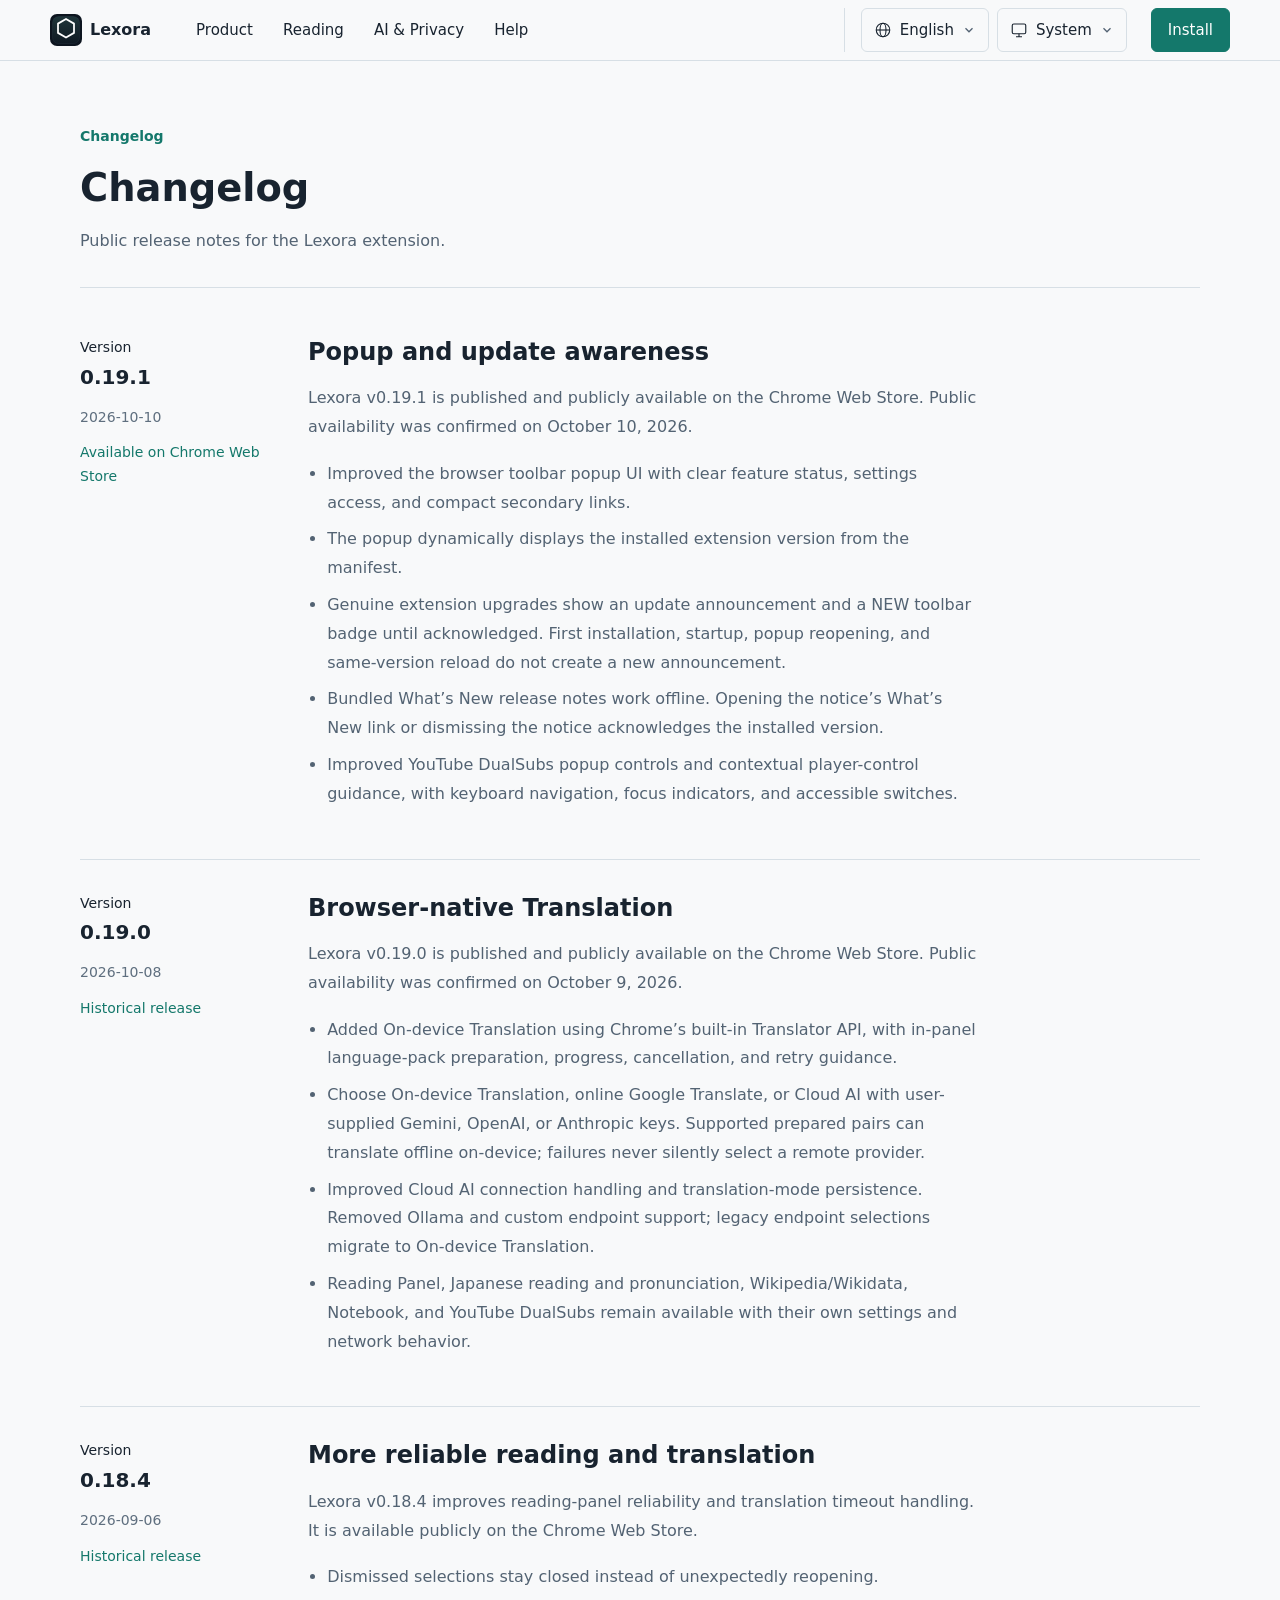
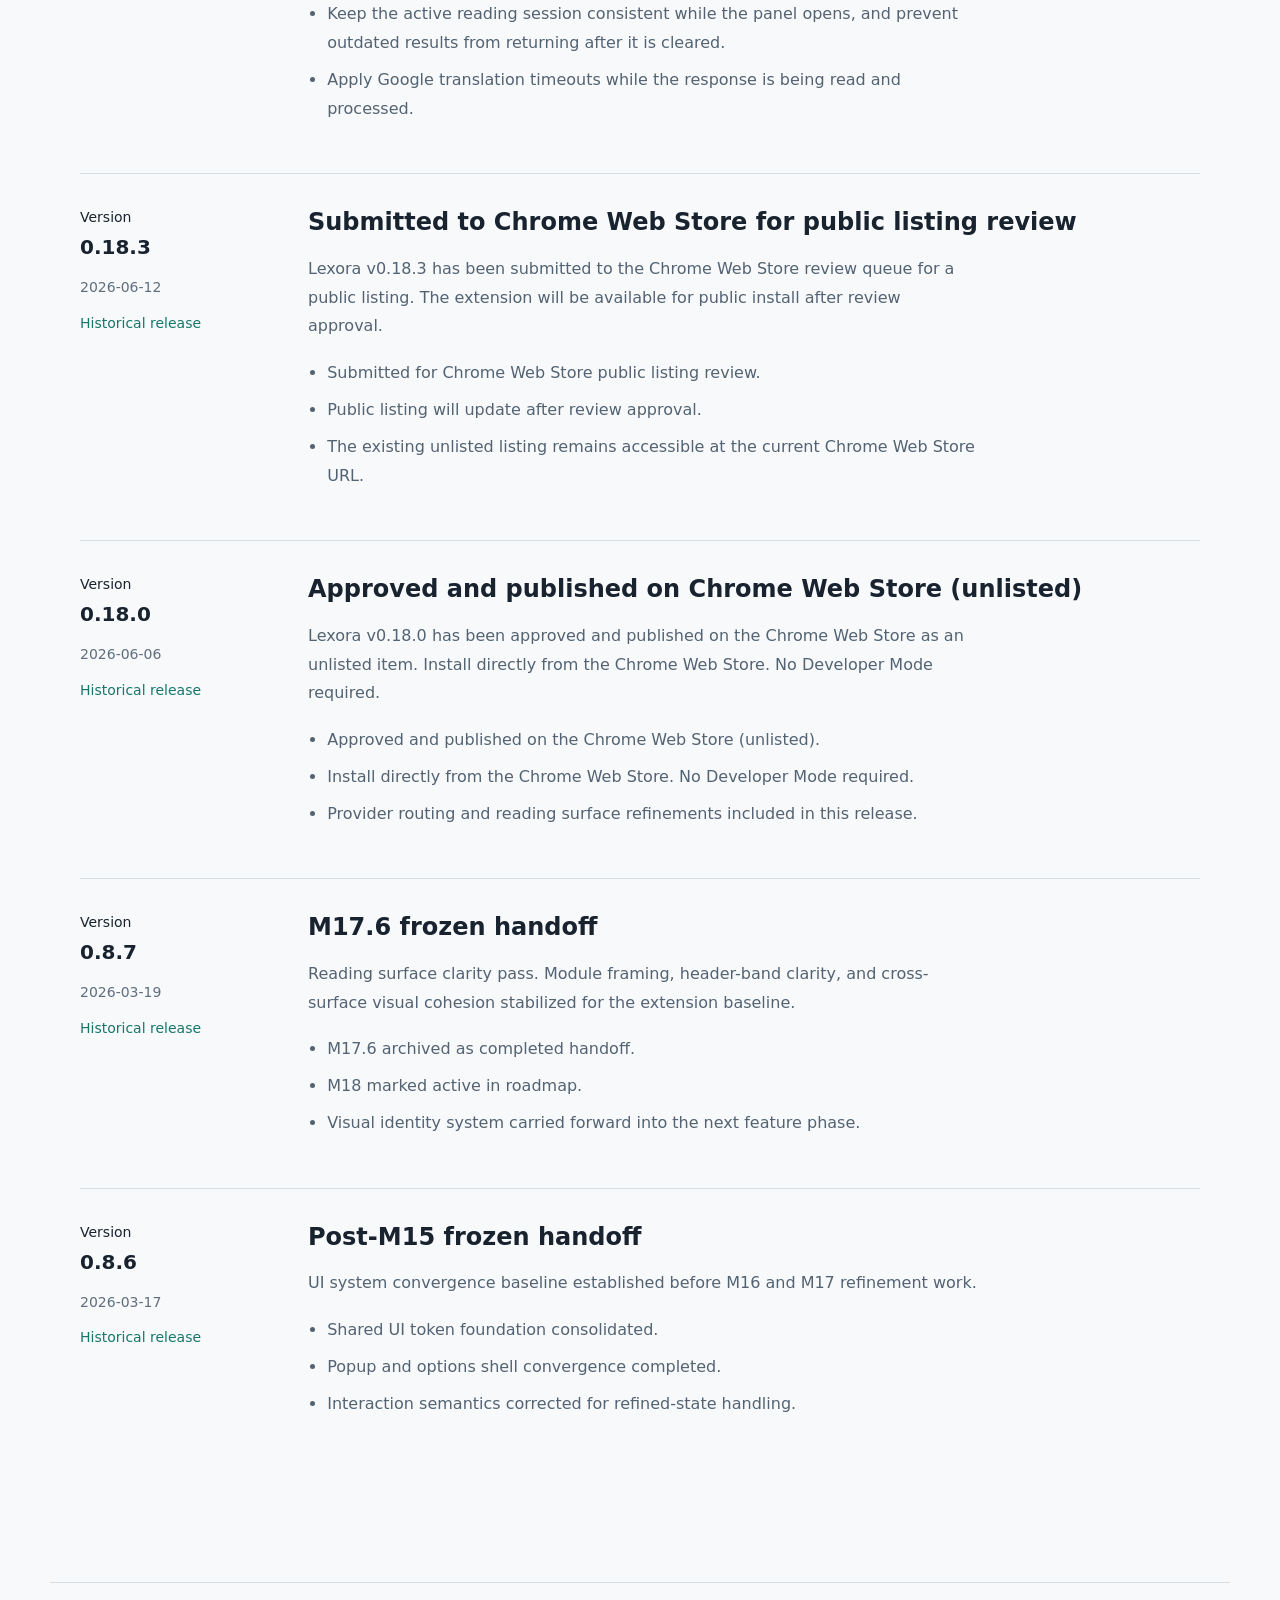
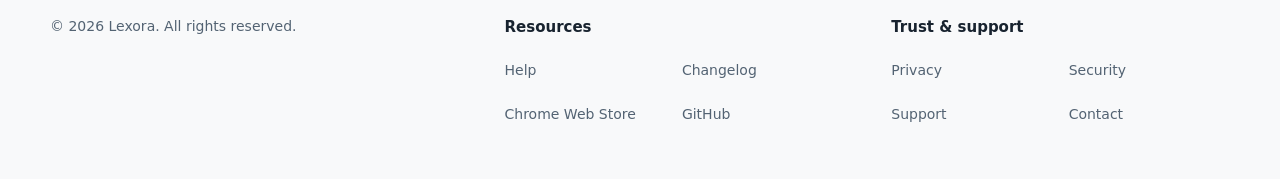
==== commit da9b7aa1: "deploy: publish lexora-site 7f1dddde6ed02ce7ea8c4b15105fca217da3661a" ====
--- a/changelog/index.html
+++ b/changelog/index.html
@@ -126,7 +126,7 @@
     else if (preference) preference.trigger.focus();
   });
 })();
-</script> <main id="top" tabindex="-1">  <div class="utility-page utility-page--wide"> <section class="page-hero"> <div class="wrap"> <div class="utility-heading"> <div class="utility-eyebrow">  <span data-i18n="shell_changelog">Changelog</span> </div> <div class="page-copy"> <h1 data-i18n="shell_changelog">Changelog</h1> <p data-i18n="release_intro">Public release notes for the Lexora extension.</p>  </div> </div> </div> </section> <section class="section-block"> <div class="wrap release-timeline"> <article class="release-entry" aria-labelledby="release-0.19.0"> <div class="release-meta"> <p><span data-i18n="release_version">Version</span> <strong>0.19.0</strong></p> <time datetime="2026-10-08">2026-10-08</time> <p class="release-state" data-i18n="release_current">Available on Chrome Web Store</p> </div> <div class="prose-shell release-notes"> <h2 id="release-0.19.0" data-i18n="release_190_title">Browser-native Translation</h2> <p data-i18n="release_190_summary">Lexora v0.19.0 is published and publicly available on the Chrome Web Store. Public availability was confirmed on October 9, 2026.</p> <ul><li data-i18n="release_190_0">Added On-device Translation using Chrome’s built-in Translator API, with in-panel language-pack preparation, progress, cancellation, and retry guidance.</li><li data-i18n="release_190_1">Choose On-device Translation, online Google Translate, or Cloud AI with user-supplied Gemini, OpenAI, or Anthropic keys. Supported prepared pairs can translate offline on-device; failures never silently select a remote provider.</li><li data-i18n="release_190_2">Improved Cloud AI connection handling and translation-mode persistence. Removed Ollama and custom endpoint support; legacy endpoint selections migrate to On-device Translation.</li><li data-i18n="release_190_3">Reading Panel, Japanese reading and pronunciation, Wikipedia/Wikidata, Notebook, and YouTube DualSubs remain available with their own settings and network behavior.</li></ul> </div> </article><article class="release-entry" aria-labelledby="release-0.18.4"> <div class="release-meta"> <p><span data-i18n="release_version">Version</span> <strong>0.18.4</strong></p> <time datetime="2026-09-06">2026-09-06</time> <p class="release-state" data-i18n="release_historical">Historical release</p> </div> <div class="prose-shell release-notes"> <h2 id="release-0.18.4" data-i18n="release_184_title">More reliable reading and translation</h2> <p data-i18n="release_184_summary">Lexora v0.18.4 improves reading-panel reliability and translation timeout handling. It is available publicly on the Chrome Web Store.</p> <ul><li data-i18n="release_184_0">Dismissed selections stay closed instead of unexpectedly reopening.</li><li data-i18n="release_184_1">Keep the active reading session consistent while the panel opens, and prevent outdated results from returning after it is cleared.</li><li data-i18n="release_184_2">Apply Google translation timeouts while the response is being read and processed.</li></ul> </div> </article><article class="release-entry" aria-labelledby="release-0.18.3"> <div class="release-meta"> <p><span data-i18n="release_version">Version</span> <strong>0.18.3</strong></p> <time datetime="2026-06-12">2026-06-12</time> <p class="release-state" data-i18n="release_historical">Historical release</p> </div> <div class="prose-shell release-notes"> <h2 id="release-0.18.3" data-i18n="release_183_title">Submitted to Chrome Web Store for public listing review</h2> <p data-i18n="release_183_summary">Lexora v0.18.3 has been submitted to the Chrome Web Store review queue for a public listing. The extension will be available for public install after review approval.</p> <ul><li data-i18n="release_183_0">Submitted for Chrome Web Store public listing review.</li><li data-i18n="release_183_1">Public listing will update after review approval.</li><li data-i18n="release_183_2">The existing unlisted listing remains accessible at the current Chrome Web Store URL.</li></ul> </div> </article><article class="release-entry" aria-labelledby="release-0.18.0"> <div class="release-meta"> <p><span data-i18n="release_version">Version</span> <strong>0.18.0</strong></p> <time datetime="2026-06-06">2026-06-06</time> <p class="release-state" data-i18n="release_historical">Historical release</p> </div> <div class="prose-shell release-notes"> <h2 id="release-0.18.0" data-i18n="release_180_title">Approved and published on Chrome Web Store (unlisted)</h2> <p data-i18n="release_180_summary">Lexora v0.18.0 has been approved and published on the Chrome Web Store as an unlisted item. Install directly from the Chrome Web Store. No Developer Mode required.</p> <ul><li data-i18n="release_180_0">Approved and published on the Chrome Web Store (unlisted).</li><li data-i18n="release_180_1">Install directly from the Chrome Web Store. No Developer Mode required.</li><li data-i18n="release_180_2">Provider routing and reading surface refinements included in this release.</li></ul> </div> </article><article class="release-entry" aria-labelledby="release-0.8.7"> <div class="release-meta"> <p><span data-i18n="release_version">Version</span> <strong>0.8.7</strong></p> <time datetime="2026-03-19">2026-03-19</time> <p class="release-state" data-i18n="release_historical">Historical release</p> </div> <div class="prose-shell release-notes"> <h2 id="release-0.8.7" data-i18n="release_87_title">M17.6 frozen handoff</h2> <p data-i18n="release_87_summary">Reading surface clarity pass. Module framing, header-band clarity, and cross-surface visual cohesion stabilized for the extension baseline.</p> <ul><li data-i18n="release_87_0">M17.6 archived as completed handoff.</li><li data-i18n="release_87_1">M18 marked active in roadmap.</li><li data-i18n="release_87_2">Visual identity system carried forward into the next feature phase.</li></ul> </div> </article><article class="release-entry" aria-labelledby="release-0.8.6"> <div class="release-meta"> <p><span data-i18n="release_version">Version</span> <strong>0.8.6</strong></p> <time datetime="2026-03-17">2026-03-17</time> <p class="release-state" data-i18n="release_historical">Historical release</p> </div> <div class="prose-shell release-notes"> <h2 id="release-0.8.6" data-i18n="release_86_title">Post-M15 frozen handoff</h2> <p data-i18n="release_86_summary">UI system convergence baseline established before M16 and M17 refinement work.</p> <ul><li data-i18n="release_86_0">Shared UI token foundation consolidated.</li><li data-i18n="release_86_1">Popup and options shell convergence completed.</li><li data-i18n="release_86_2">Interaction semantics corrected for refined-state handling.</li></ul> </div> </article> </div> </section> </div>  </main> <footer class="footer"> <div class="wrap footer-inner"> <div>&copy; 2026 Lexora. <span data-i18n="footer_rights">All rights reserved.</span></div> <div class="footer-group"> <strong data-i18n="shell_resources">Resources</strong> <div class="footer-links"> <a href="/help" data-i18n="shell_help">Help</a> <a href="/changelog" data-i18n="shell_changelog">Changelog</a> <a href="https://chromewebstore.google.com/detail/lexora-language-assistant/fbobmnpemmhjjloalogeaapfceefgopf" target="_blank" rel="noreferrer" data-i18n="footer_chrome">Chrome Web Store</a> <a href="https://github.com/lexora-project/lexora" target="_blank" rel="noreferrer">GitHub</a> </div> </div> <div class="footer-group"> <strong data-i18n="shell_trust">Trust & support</strong> <div class="footer-links"> <a href="/privacy" data-i18n="footer_privacy">Privacy</a> <a href="/security" data-i18n="footer_security">Security</a> <a href="/support" data-i18n="footer_support">Support</a> <a href="mailto:lexora.dev@proton.me" data-i18n="footer_contact">Contact</a> </div> </div> </div> </footer>  <script type="application/json" id="lx-i18n">{"defaultLocale":"en","locales":["en","vi","ja","ko"],"translations":{"en":{"v3_layer":"The reading layer","polish_sentence":"Meaning takes shape in the words around it.","polish_passage":"A familiar word can reveal something new. Read it in the wider passage, and the connections become clearer.","v3_concept":"Conceptual reading flow","v3_article":"The page you are reading","v3_selection":"A phrase worth understanding","v3_meaning":"Meaning","v3_context":"Context","v3_reading":"Reading","v3_layer_body":"A little clarity, right beside your selection.","v3_resume":"Back to the page. On with your reading.","v3_flow_title":"Select. Understand. Keep reading.","v3_flow_body":"Help appears where you need it. The page stays your destination.","v3_select":"Select","v3_understand":"Understand","v3_continue":"Keep reading","v3_continue_body":"Close the layer and return to the original page with a clearer understanding.","v3_context_title":"Not every selection asks the same question.","v3_context_body":"From a single term to a longer passage, explore meaning in context. Available assistance depends on the text, language, and your settings.","v3_term":"Term","v3_phrase":"Phrase","v3_sentence":"Sentence","v3_passage":"Passage","v3_grounding":"Meaning, pronunciation, reading, and reference context — as the selection calls for them.","v3_japanese":"Japanese reading","v3_japanese_title":"Stay close to the original.","v3_japanese_body":"Follow Japanese text with furigana and reading aids when available. Connect the original words to their reading and meaning, in your chosen language context.","v3_original":"Original text","v3_japanese_caption":"Original text and its reading, held together.","v3_cloud":"Cloud AI","v3_google":"Google Translate","v3_ondevice":"On-device Translation","v3_cloud_note":"Your API keys","v3_google_note":"Online translation","v3_ondevice_note":"Chrome language packs","v3_routing":"Three translation modes","v3_save_title":"Keep what matters.","v3_save_body":"Choose what to save to Notebook after reading. Saved items stay in this browser, ready to revisit or export as Markdown when you choose.","v3_saved_term":"A saved term","v3_saved_phrase":"A saved phrase","v3_saved_sentence":"A saved sentence","v3_export":"Revisit or export as Markdown","v3_trust_title":"Your reading. Your control.","v3_no_account":"No account required","v3_ondevice_available":"On-device Translation","v3_explicit":"Configured routing","v3_telemetry":"No hidden telemetry","help_network_title":"Automatic reading and network requests","help_network_body":"Wikipedia/Wikidata reference lookups, pronunciation, and Japanese reading may make network requests independently of translation mode. Automatic activation and pronunciation can trigger requests when enabled. Review those settings separately; choosing On-device Translation does not make every reading feature offline.","help_dualsubs_title":"YouTube DualSubs","help_dualsubs_body":"On supported YouTube videos, DualSubs displays original and translated captions. It is enabled by default and may load captions automatically from YouTube, including existing session cookies. Caption translation uses YouTube’s service independently of Reading Panel mode and Cloud AI keys. Turn it off in settings or player controls.","release_184_title":"More reliable reading and translation","release_184_summary":"Lexora v0.18.4 improves reading-panel reliability and translation timeout handling. It is available publicly on the Chrome Web Store.","release_184_0":"Dismissed selections stay closed instead of unexpectedly reopening.","release_184_1":"Keep the active reading session consistent while the panel opens, and prevent outdated results from returning after it is cleared.","release_184_2":"Apply Google translation timeouts while the response is being read and processed.","release_183_title":"Submitted to Chrome Web Store for public listing review","release_183_summary":"Lexora v0.18.3 has been submitted to the Chrome Web Store review queue for a public listing. The extension will be available for public install after review approval.","release_183_0":"Submitted for Chrome Web Store public listing review.","release_183_1":"Public listing will update after review approval.","release_183_2":"The existing unlisted listing remains accessible at the current Chrome Web Store URL.","release_180_title":"Approved and published on Chrome Web Store (unlisted)","release_180_summary":"Lexora v0.18.0 has been approved and published on the Chrome Web Store as an unlisted item. Install directly from the Chrome Web Store. No Developer Mode required.","release_180_0":"Approved and published on the Chrome Web Store (unlisted).","release_180_1":"Install directly from the Chrome Web Store. No Developer Mode required.","release_180_2":"Provider routing and reading surface refinements included in this release.","release_87_title":"M17.6 frozen handoff","release_87_summary":"Reading surface clarity pass. Module framing, header-band clarity, and cross-surface visual cohesion stabilized for the extension baseline.","release_87_0":"M17.6 archived as completed handoff.","release_87_1":"M18 marked active in roadmap.","release_87_2":"Visual identity system carried forward into the next feature phase.","release_86_title":"Post-M15 frozen handoff","release_86_summary":"UI system convergence baseline established before M16 and M17 refinement work.","release_86_0":"Shared UI token foundation consolidated.","release_86_1":"Popup and options shell convergence completed.","release_86_2":"Interaction semantics corrected for refined-state handling.","release_190_title":"Browser-native Translation","release_190_summary":"Lexora v0.19.0 is published and publicly available on the Chrome Web Store. Public availability was confirmed on October 9, 2026.","release_190_0":"Added On-device Translation using Chrome’s built-in Translator API, with in-panel language-pack preparation, progress, cancellation, and retry guidance.","release_190_1":"Choose On-device Translation, online Google Translate, or Cloud AI with user-supplied Gemini, OpenAI, or Anthropic keys. Supported prepared pairs can translate offline on-device; failures never silently select a remote provider.","release_190_2":"Improved Cloud AI connection handling and translation-mode persistence. Removed Ollama and custom endpoint support; legacy endpoint selections migrate to On-device Translation.","release_190_3":"Reading Panel, Japanese reading and pronunciation, Wikipedia/Wikidata, Notebook, and YouTube DualSubs remain available with their own settings and network behavior.","shell_appearance":"Appearance","shell_theme_system":"System","shell_theme_light":"Light","shell_theme_dark":"Dark","release_intro":"Public release notes for the Lexora extension.","release_version":"Version","release_current":"Available on Chrome Web Store","release_historical":"Historical release","guide_intro":"Install from the Chrome Web Store, then start with a selection on a web page.","guide_start":"Start reading","guide_select":"Select a word, phrase, or passage on a web page where Lexora is enabled.","guide_help":"Need a hand?","guide_help_body":"Use Help to get started, or contact Support if installation or reading does not work as expected.","guide_dev_enable":"Open this address in Chrome and enable Developer Mode.","guide_dev_load":"Choose Load unpacked, then select this folder inside the extracted package.","help_title":"Read with Lexora","help_intro":"A short guide to understanding selected text, using reading aids, and returning to saved items.","help_result_title":"Read the result in context","help_result_body":"Review the meaning or translation in the Lexora panel, then continue reading the original page. Available modules depend on the text, language, enabled features, and your settings.","help_reading_title":"Japanese readings and pronunciation","help_reading_body":"Use furigana when available to follow Japanese text. Pronunciation playback is available for supported languages; reading aids may vary with the selected text and settings.","help_save_title":"Save and return with Notebook","help_save_body":"Explicitly save a selection from the reading panel, then find it in Notebook in Lexora Options. Entries stay in this browser. Search, delete, or export them as Markdown when you choose. Saving is unavailable in incognito tabs.","help_provider_title":"Translation modes and references","help_provider_body":"In Options, choose On-device Translation, Google Translate (online, the default), or Cloud AI. On-device uses Chrome’s built-in Translator API; prepare browser-managed language packs in the Reading Panel. Availability depends on Chrome, the document, and the language pair. Supported prepared pairs work offline; failures never silently switch to a remote translation provider. Cloud AI uses your keys for Gemini, OpenAI, or Anthropic. Save keys in local or session storage; Test connection sends a fixed test phrase to the selected cloud provider.","help_trouble_title":"If something is missing","help_trouble_body":"Check page access, language pair, translation mode, and privacy settings in Options. For On-device Translation, follow the panel’s preparation progress or retry guidance; the API or pair may be unavailable. Online services need a connection. Contact Support with your installed version and steps tried, leaving out private text and credentials.","product_view_full":"View full screenshot","product_notebook_caption":"Return to saved items in Notebook, a separate Lexora Options surface. Saves stay in this browser; export is available when you choose.","product_notebook_alt":"Lexora Notebook with local-only storage information, search and filters, three saved Wikipedia items, and Markdown export.","product_ja_alt":"Japanese Wikipedia selection 人工知能 with Lexora showing furigana じんこうちのう and Vietnamese trí tuệ nhân tạo.","product_en_alt":"English Wikipedia text with “Artificial intelligence” selected and the Lexora panel showing “Trí tuệ nhân tạo”.","home_intro":"A browser companion for reading","home_title":"Understand more. Keep reading.","home_workflow_link":"See how it works","home_proof_caption":"English → Vietnamese lookup in the desktop Lexora reading panel.","home_workflow_title":"From a selection back to your reading","home_select":"Select what you want to understand","home_select_body":"Select a word, phrase, or passage on the page you are reading.","home_assist":"Check meaning in context","home_assist_body":"Explore meaning or translation, pronunciation or readings, and reference context. Available modules depend on the text, language, and your settings.","home_continue":"Continue, or save for later","home_continue_body":"Return to the page, or explicitly save a selection to Notebook to revisit it later.","home_languages_title":"Two reading contexts, one familiar flow","home_english":"English → Vietnamese","home_english_body":"Read an English page with Vietnamese as your target language. Check selected text in context and use pronunciation support when available.","home_japanese":"Japanese → Vietnamese","home_japanese_body":"Read Japanese with Vietnamese as your target language. Furigana and related reading aids can help you follow the original text when available.","home_english_caption":"Selected “Artificial intelligence” with the Vietnamese result “Trí tuệ nhân tạo”.","home_japanese_caption":"Selected 人工知能, its reading じんこうちのう, and a Vietnamese result in Lexora.","home_trust_title":"Your reading, your settings","home_trust_body":"Review translation and privacy settings alongside automatic reading workflows. Wikipedia/Wikidata, pronunciation, Japanese reading, and YouTube subtitles can make separate network requests, even with On-device Translation selected. API keys stay in your chosen local or session storage and authenticate provider requests directly.","home_ai_title":"Choose how you translate","home_ai_body":"In v0.19.0, choose On-device Translation with Chrome’s built-in Translator API and browser-managed language packs, online Google Translate, or Cloud AI with Gemini, OpenAI, or Anthropic and your own API keys. Supported prepared language pairs can translate offline on-device. On-device failures never silently switch to a remote translation provider.","home_install_title":"Bring Lexora to your next read","home_release":"Product version · Available","shell_menu":"Menu","shell_skip":"Skip to content","shell_primary":"Primary","shell_language":"Language","shell_home":"Lexora home","shell_resources":"Resources","shell_help":"Help","shell_changelog":"Changelog","shell_trust":"Trust & support","nav_product":"Product","nav_reading":"Reading","nav_ai_privacy":"AI & Privacy","nav_install":"Install","nav_privacy":"Privacy","nav_support":"Support","nav_github":"GitHub","hero_eyebrow":"v0.19.0 · Available on Chrome Web Store","hero_h1":"AI-assisted multilingual reading layer for your browser.","hero_lead":"Lexora helps you understand selected web content in context without leaving the page.","hero_cta_install":"Install from Chrome Web Store","hero_cta_project":"View project","hero_signal_label":"Current status","hero_signal_title":"A focused reading layer, not a crowded utility stack.","hero_signal_copy":"The goal is clear comprehension: selected text, contextual explanation, and an interface that stays out of the reading flow.","pill_reading":"Reading","pill_translation":"Translation","pill_explanation":"Explanation","pill_multilingual":"Multilingual","manifesto_kicker":"Manifesto","manifesto_title":"Built to reduce friction, not add another layer of it.","manifesto_body_0":"Lexora is being shaped as a focused reading environment rather than a crowded utility stack. The direction is deliberate: faster comprehension, cleaner context, and tooling that stays out of the way when the work matters.","manifesto_body_1":"This is not a race to look loud. It is a quiet push toward a sharper reading and translation layer that respects focus, precision, and long-session usability.","status_kicker":"Status","status_h2":"v0.19.0 is publicly available.","status_body":"Lexora v0.19.0 is published and publicly available on the Chrome Web Store. Public availability was confirmed on October 9, 2026.","si_0_title":"Build state","si_0_body":"Lexora v0.19.0 is published and publicly available on the Chrome Web Store. Public availability was confirmed on October 9, 2026.","si_1_title":"Public website","si_1_body":"Lexora v0.19.0 is published and publicly available on the Chrome Web Store. Public availability was confirmed on October 9, 2026.","si_2_title":"Install","si_2_body":"Install Lexora from the Chrome Web Store. No Developer Mode or manual steps required.","hm_0_title":"Reading-first","hm_0_body":"Built around comprehension flow rather than settings clutter.","hm_1_title":"Context-aware","hm_1_body":"Designed for selected text, surrounding meaning, and clear explanations.","hm_2_title":"Release posture","hm_2_body":"Lexora v0.19.0 is published and publicly available on the Chrome Web Store. Public availability was confirmed on October 9, 2026.","features_kicker":"Core features","features_h2":"Understand selected web content without leaving the page.","feat_0_title":"Contextual translation","feat_0_body":"Translate selected text without breaking reading flow. Lexora foregrounds context, not raw string conversion.","feat_1_title":"Explanation lane","feat_1_body":"Explain terms, phrases, and passages according to the selected text and the surrounding reading context.","feat_2_title":"Wikipedia grounding","feat_2_body":"Bring relevant entity context into the same reading surface so you do not have to scatter attention across tabs.","feat_3_title":"Pronunciation and TTS","feat_3_body":"Help users check pronunciation while reading English, Vietnamese, and Japanese.","feat_4_title":"Japanese reading support","feat_4_body":"Expose furigana and related reading aids as part of a disciplined language-reading workflow.","feat_5_title":"Privacy controls","feat_5_body":"Outbound text paths, optional provider routing, and redaction options are documented clearly and configured by the user.","trust_kicker":"Privacy & trust","trust_h2":"A clear product surface builds trust.","trust_intro":"No account-first funnel. No overclaiming. The website mirrors the extension's posture: precise, restrained, and reading-first.","trust_0_title":"Tool-first product","trust_0_body":"Lexora helps people understand selected content quickly without forcing account creation or marketing steps into the workflow.","trust_1_title":"Clear outbound-data paths","trust_1_body":"Translation can run on-device or use Google Translate or supported Cloud AI. Enabled reference, pronunciation, reading, and subtitle features have separate network behavior.","trust_2_title":"Operational honesty","trust_2_body":"Lexora v0.19.0 is published and publicly available on the Chrome Web Store. Public availability was confirmed on October 9, 2026.","install_hero_badge":"Install","install_hero_title":"Install Lexora","install_hero_body":"Lexora is available on the Chrome Web Store. Install in seconds with no Developer Mode or manual steps required.","install_store_kicker":"Chrome Web Store: recommended","install_store_title":"Install from the Chrome Web Store.","install_store_body":"Install the currently published Lexora version from the Chrome Web Store using the link below. No Developer Mode required.","install_notice_title":"v0.19.0 is publicly available","install_notice_body":"Lexora v0.19.0 is published and publicly available on the Chrome Web Store. Public availability was confirmed on October 9, 2026.","install_store_cta":"Open Chrome Web Store","install_chrome_step_0":"Open the Chrome Web Store listing for Lexora.","install_chrome_step_1":"Click \"Add to Chrome\" and confirm the permissions prompt.","install_chrome_step_2":"Pin the Lexora icon to the Chrome toolbar for quick access.","install_chrome_step_3":"Select text on any web page to open the Lexora reading panel.","install_dev_kicker":"Developer Mode: contributors only","install_dev_title":"For contributors and local development.","install_dev_body":"Developer Mode installation is intended for contributors and local development only. Normal users should install from the Chrome Web Store above.","install_current_version_label":"Product version","install_store_status_label":"Store status","install_store_status_value":"v0.19.0 published — public","install_dev_section_title":"Developer Mode install: contributors only","install_dev_section_body":"These steps are for contributors building and testing Lexora locally. Normal users should use the Chrome Web Store.","install_dev_step_0":"Obtain the extension package from the project maintainer.","install_dev_step_1":"Extract the package to a local folder.","install_dev_step_2":"Open chrome://extensions in Chrome and enable Developer Mode.","install_dev_step_3":"Click Load unpacked and select the dist/ folder from the extracted package.","install_dev_step_4":"Open the extension options page to configure languages, providers, and privacy settings.","privacy_hero_badge":"Privacy","privacy_hero_title":"Privacy","privacy_hero_body":"Lexora is explicit about where your text goes and what happens to it.","privacy_version":"Policy for Lexora v0.19.0 · Updated October 9, 2026.","privacy_process_title":"What Lexora processes","privacy_process_body":"Lexora processes selected text and bounded reading context to provide translation, reading assistance, and pronunciation. Depending on the feature, context can include nearby text, a page or section title, and relevant link information. It does not collect a passive browsing history or upload whole pages for translation.","privacy_process_trigger":"In the default Confirm mode, you select text and click the Lexora chip to open the panel. If you choose automatic activation, selecting text opens the panel and starts enabled features automatically. Enabled Wikipedia lookup, automatic pronunciation, and YouTube DualSubs can make requests within their workflows without a separate click for every request.","privacy_where_title":"Three translation modes","privacy_where_body":"Your translation mode controls the translation route. Other enabled features have their own network behavior.","privacy_where_local_label":"On-device Translation","privacy_where_local_body":"Translation runs locally in the Reading Panel using Chrome’s Translator API. Translation text is not sent to a remote translation provider, and errors do not trigger remote translation fallback. Chrome may download browser-managed language packs when you prepare a supported language pair. This mode does not make Wikipedia, pronunciation, or YouTube offline.","privacy_where_translation_label":"Google Translate","privacy_where_translation_body":"Selected text is sent directly to Google’s translation service (translate.googleapis.com), along with source and target language information. This mode does not require or load Cloud AI keys.","privacy_where_cloud_label":"Cloud AI","privacy_where_cloud_body":"Optional translation sends selected text and relevant bounded context, such as nearby text, page or section titles, and glossary hints, directly to OpenAI, Google Gemini, or Anthropic over HTTPS using your own API key. The preferred provider is tried first; other supported providers with saved keys may be tried if needed. Cloud AI failures do not fall back to Google Translate.","privacy_where_note":"Google Translate is the default translation mode. On-device and Google translation do not use Cloud AI credentials. Test connection is a separate action that sends fixed test text to the chosen cloud provider using your key. Lexora does not operate a server or proxy for these requests.","privacy_services_title":"Other reading services","privacy_where_public_label":"Wikipedia and Wikidata","privacy_where_public_body":"When Wikipedia is enabled, selection-derived search terms, article titles, or relevant Wikipedia links can be sent to Wikipedia to retrieve reference context. Wikidata receives entity identifiers (QIDs) to find articles in other languages. Resolution can make several requests automatically; some lookup or excerpt translation paths also use Google Translate independently of the selected translation mode.","privacy_speech_label":"Pronunciation and Japanese reading","privacy_speech_body":"Audio playback can send source or translated text to Google TTS (translate.googleapis.com or translate.google.com). Automatic pronunciation can do this when enabled. A browser speech fallback may use a local or remote voice, depending on the browser and voice. Japanese reading fallback can send text to Google’s service.","privacy_local_label":"Local reading aids","privacy_local_body":"Bundled Japanese tokenization, furigana, and English IPA lookup run locally. Panel rendering and subtitle synchronization also run locally.","privacy_youtube_title":"YouTube DualSubs","privacy_youtube_body":"On YouTube, DualSubs reads video and caption-track information and fetches source and translated captions from YouTube’s timedtext service. Requests include video/track identifiers and language choices and can include your existing YouTube session cookies. DualSubs is enabled by default and can load captions automatically on supported video pages; you can turn it off in settings or the player controls. Caption translation uses YouTube’s service independently of the Reading Panel translation mode and Cloud AI keys. Caption cues are held in the page session for display and synchronization, rather than uploaded to Lexora.","privacy_storage_title":"API keys, storage, and retention","privacy_storage_keys":"Settings and DualSubs preferences are stored in chrome.storage.local in your browser profile. User-provided Cloud AI keys are stored separately in chrome.storage.local (persistent, the default) or chrome.storage.session (temporary for the browser session), according to your choice. Lexora does not sync these through chrome.storage.sync. Keys authenticate requests directly to the relevant provider; they are not sent to Lexora. You can clear saved keys in settings. Browser extension storage is not an encrypted password vault.","privacy_storage_notebook":"Notebook saves are explicit. Entries contain selected text, translation, language pair, selection type, source hostname, and saved date, plus optional explanation, a bounded context snippet, and review metadata. Entries remain in local extension storage until deleted or the extension is removed. You can delete individual entries or all entries, or export Markdown locally. Export excludes full page URLs, page titles, API keys, and diagnostics. Saving from incognito tabs is blocked. Exported files remain under your control and are not removed when you delete Notebook entries.","privacy_storage_cache":"Reading results, translations, lookup data, and subtitle cues may be held in temporary in-memory caches or active UI state. Cache lifetimes vary by feature; Lexora does not promise immediate erasure after each request. On-device translation does not add a translation-result cache. External providers receive normal connection metadata such as your IP address and may retain requests under their own terms and account settings. Lexora cannot delete their records or promise zero retention or no model training by a provider.","privacy_not_title":"What Lexora does not do","privacy_not_0":"Lexora does not sell user data or use it for advertising, credit decisions, or data brokerage.","privacy_not_1":"Lexora does not require a Lexora account to use the extension. Cloud providers may require their own accounts and billing.","privacy_not_2":"Lexora does not include analytics or remote telemetry collection. Local console diagnostics can contain operational metadata and errors; they are not sent to a Lexora telemetry service.","privacy_not_3":"Lexora does not operate a backend that collects your selected text, API keys, Notebook, or browsing history.","privacy_controls_title":"Privacy controls and redaction","privacy_controls_body":"Use settings to choose the translation mode and control Wikipedia, automatic activation, automatic pronunciation, and YouTube DualSubs.","privacy_controls_0":"Choose On-device Translation to keep translation text local, and review other enabled features separately.","privacy_controls_1":"Choose session-only key storage or clear saved keys; delete Notebook entries when no longer needed.","privacy_controls_2":"Redaction settings replace recognized email addresses, IPv4-shaped addresses, and certain known secret-key patterns in supported outbound translation, Cloud AI context, Wikipedia query, and Japanese reading paths. Email and secret-pattern redaction are on by default; IP redaction is off by default.","privacy_controls_note":"Redaction is pattern-based, not a guarantee of anonymization: it does not recognize every secret or sensitive detail. It does not apply universally to all network paths, including pronunciation audio, direct article links, and YouTube caption requests. Avoid selecting confidential text for external processing.","privacy_limited_title":"Chrome Web Store Limited Use","privacy_limited_body":"Lexora’s use and transfer of user data, including information received from Google APIs, adheres to the Chrome Web Store User Data Policy, including its Limited Use requirements. Data is used only to provide the disclosed reading, translation, pronunciation, subtitle, and Notebook features. Transfers to providers described here are limited to what those features need.","privacy_limited_link":"Chrome Web Store User Data Policy — Limited Use","privacy_site_title":"This website","privacy_site_body":"lexora.sh is a static site hosted on GitHub Pages. It does not set tracking cookies, collect form submissions, or run analytics. Your language and theme preferences are stored locally in your browser. Hosting and external service providers may process normal request metadata under their own policies. Contact is by email link; information you choose to send by email is handled to respond to your inquiry.","privacy_contact_title":"Contact","privacy_contact_body":"Privacy questions or data-handling concerns:","support_hero_badge":"Support","support_hero_title":"Support","support_hero_body":"If something is not working, here is where to go.","support_contact_title":"Contact","support_contact_body":"Reach the Lexora team at:","support_paths_title":"Support paths","support_path_general_label":"General usage","support_path_general_body":"install questions, language settings, provider setup","support_path_bug_label":"Bug reports","support_path_bug_body":"reproducible issues with extension behavior","support_path_security_label":"Security reports","support_path_security_body":"report sensitive issues privately. See the","support_path_security_link":"security page","support_path_feedback_label":"Feature feedback","support_path_feedback_body":"suggestions related to reading flow, language workflow, or interface behavior","support_bug_title":"For bug reports, include:","support_bug_0":"browser name and version","support_bug_1":"Lexora version (visible in the extension options page)","support_bug_2":"operating system","support_bug_3":"language pair (source and target language)","support_bug_4":"provider mode (which translation or AI provider is active)","support_bug_5":"reproduction steps","security_hero_badge":"Security","security_hero_title":"Security","security_hero_body":"Security-sensitive issues should be reported privately, not posted publicly.","security_report_title":"Reporting a vulnerability","security_report_body":"Do not post security vulnerabilities publicly: not in GitHub issues, not in public forums, not in social channels. Report sensitive issues by email to:","security_useful_title":"What a useful report includes","security_useful_0":"affected Lexora version","security_useful_1":"browser name and version","security_useful_2":"operating system","security_useful_3":"reproduction steps or a concise proof of concept","security_useful_4":"impact assessment","security_areas_title":"Security-relevant areas in Lexora","security_area_provider_label":"Provider routing","security_area_provider_body":"unintended routing of selected text to external services","security_area_selected_label":"Selected-text handling","security_area_selected_body":"unsafe outbound transmission or unintended exposure of selected content","security_area_message_label":"Extension message boundaries","security_area_message_body":"message spoofing or boundary confusion between page context and extension context","security_area_token_label":"Token and key leakage","security_area_token_body":"AI provider keys or credentials exposed or logged","security_area_privacy_label":"Settings and privacy bypasses","security_area_privacy_body":"circumventing user-configured privacy controls or provider restrictions","security_response_title":"Response","security_response_body":"We will acknowledge security reports and coordinate disclosure timing with the reporter. Public credit is available if desired.","notfound_badge":"Not found","notfound_title":"That page is not here.","notfound_body":"Return to the Lexora homepage to continue.","notfound_cta":"Back to homepage","footer_chrome":"Chrome Web Store","footer_privacy":"Privacy","footer_security":"Security","footer_support":"Support","footer_contact":"Contact","footer_rights":"All rights reserved."},"vi":{"v3_layer":"Lớp hỗ trợ đọc","polish_sentence":"Ý nghĩa được định hình bởi những từ xung quanh.","polish_passage":"Một từ quen thuộc có thể gợi mở điều mới. Đọc trong cả đoạn văn, các mối liên hệ sẽ rõ hơn.","v3_concept":"Minh họa quy trình đọc","v3_article":"Trang bạn đang đọc","v3_selection":"Một cụm từ cần hiểu rõ","v3_meaning":"Ý nghĩa","v3_context":"Ngữ cảnh","v3_reading":"Cách đọc","v3_layer_body":"Thêm chút rõ ràng, ngay bên nội dung đã chọn.","v3_resume":"Trở lại trang. Tiếp tục mạch đọc.","v3_flow_title":"Chọn. Hiểu. Đọc tiếp.","v3_flow_body":"Hỗ trợ xuất hiện đúng lúc cần. Trang đang đọc vẫn là nơi bạn muốn ở lại.","v3_select":"Chọn","v3_understand":"Hiểu","v3_continue":"Đọc tiếp","v3_continue_body":"Đóng lớp hỗ trợ và trở lại trang gốc với nội dung đã rõ hơn.","v3_context_title":"Mỗi nội dung được chọn cần một cách hiểu riêng.","v3_context_body":"Từ một thuật ngữ đến đoạn văn dài, tìm hiểu ý nghĩa trong ngữ cảnh. Hỗ trợ tùy theo nội dung, ngôn ngữ và cài đặt của bạn.","v3_term":"Thuật ngữ","v3_phrase":"Cụm từ","v3_sentence":"Câu","v3_passage":"Đoạn văn","v3_grounding":"Ý nghĩa, phát âm, cách đọc và thông tin tham khảo — tùy nội dung cần hiểu.","v3_japanese":"Đọc tiếng Nhật","v3_japanese_title":"Luôn gắn với nguyên văn.","v3_japanese_body":"Theo dõi tiếng Nhật với furigana và hỗ trợ cách đọc khi có. Kết nối từ gốc với cách đọc và ý nghĩa trong ngữ cảnh ngôn ngữ bạn chọn.","v3_original":"Nguyên văn","v3_japanese_caption":"Nguyên văn và cách đọc, luôn đi cùng nhau.","v3_cloud":"Cloud AI","v3_google":"Google Translate","v3_ondevice":"Dịch trên thiết bị","v3_cloud_note":"Khóa API của bạn","v3_google_note":"Dịch trực tuyến","v3_ondevice_note":"Gói ngôn ngữ của Chrome","v3_routing":"Ba chế độ dịch","v3_save_title":"Giữ lại điều cần nhớ.","v3_save_body":"Chủ động lưu vào Notebook sau khi đọc. Mục đã lưu ở trong trình duyệt này, sẵn sàng để xem lại hoặc xuất Markdown khi bạn muốn.","v3_saved_term":"Một thuật ngữ đã lưu","v3_saved_phrase":"Một cụm từ đã lưu","v3_saved_sentence":"Một câu đã lưu","v3_export":"Xem lại hoặc xuất Markdown","v3_trust_title":"Bạn đọc. Bạn làm chủ.","v3_no_account":"Không cần tài khoản","v3_ondevice_available":"Dịch trên thiết bị","v3_explicit":"Định tuyến theo cấu hình","v3_telemetry":"Không thu thập ngầm dữ liệu đo lường","help_network_title":"Đọc tự động và yêu cầu mạng","help_network_body":"Tra cứu Wikipedia/Wikidata, phát âm và đọc tiếng Nhật có thể gửi yêu cầu mạng độc lập với chế độ dịch. Kích hoạt và phát âm tự động có thể gửi yêu cầu khi được bật. Kiểm tra riêng các cài đặt này; chọn Dịch trên thiết bị không khiến mọi tính năng đọc chạy ngoại tuyến.","help_dualsubs_title":"YouTube DualSubs","help_dualsubs_body":"Trên video YouTube được hỗ trợ, DualSubs hiển thị phụ đề gốc và bản dịch. Tính năng bật mặc định và có thể tự tải phụ đề từ YouTube, kèm cookie phiên hiện có. Dịch phụ đề dùng dịch vụ YouTube độc lập với chế độ Bảng đọc và khóa Cloud AI. Tắt trong cài đặt hoặc điều khiển trình phát.","release_184_title":"Đọc và dịch đáng tin cậy hơn","release_184_summary":"Lexora v0.18.4 cải thiện độ tin cậy của bảng đọc và xử lý thời gian chờ khi dịch. Phiên bản này được cung cấp công khai trên Chrome Web Store.","release_184_0":"Các vùng chọn đã đóng vẫn đóng, thay vì bất ngờ mở lại.","release_184_1":"Giữ phiên đọc hiện tại nhất quán khi bảng mở và ngăn kết quả cũ xuất hiện lại sau khi xóa bảng.","release_184_2":"Áp dụng thời gian chờ của bản dịch Google trong quá trình đọc và xử lý phản hồi.","release_183_title":"Đã gửi tới Chrome Web Store để xét duyệt niêm yết công khai","release_183_summary":"Lexora v0.18.3 đã được gửi vào hàng đợi xét duyệt của Chrome Web Store để niêm yết công khai. Tiện ích sẽ có thể được cài đặt công khai sau khi được phê duyệt.","release_183_0":"Đã gửi để xét duyệt niêm yết công khai trên Chrome Web Store.","release_183_1":"Trang niêm yết công khai sẽ được cập nhật sau khi được phê duyệt.","release_183_2":"Trang niêm yết không công khai hiện tại vẫn truy cập được qua URL Chrome Web Store đang dùng.","release_180_title":"Đã được phê duyệt và phát hành trên Chrome Web Store (không công khai)","release_180_summary":"Lexora v0.18.0 đã được phê duyệt và phát hành trên Chrome Web Store dưới dạng không công khai. Cài đặt trực tiếp từ Chrome Web Store. Không cần Chế độ nhà phát triển.","release_180_0":"Đã được phê duyệt và phát hành trên Chrome Web Store (không công khai).","release_180_1":"Cài đặt trực tiếp từ Chrome Web Store. Không cần Chế độ nhà phát triển.","release_180_2":"Bản phát hành này bao gồm cải tiến định tuyến nhà cung cấp và giao diện đọc.","release_87_title":"Bàn giao cố định M17.6","release_87_summary":"Đợt cải thiện độ rõ ràng của giao diện đọc. Khung mô-đun, dải tiêu đề và sự nhất quán trực quan giữa các giao diện đã được ổn định cho nền tảng tiện ích.","release_87_0":"M17.6 được lưu trữ như một đợt bàn giao đã hoàn tất.","release_87_1":"M18 được đánh dấu đang triển khai trong lộ trình.","release_87_2":"Hệ thống nhận diện trực quan được tiếp tục sử dụng trong giai đoạn tính năng tiếp theo.","release_86_title":"Bàn giao cố định sau M15","release_86_summary":"Thiết lập nền tảng thống nhất hệ thống giao diện trước các đợt tinh chỉnh M16 và M17.","release_86_0":"Hợp nhất nền tảng token giao diện dùng chung.","release_86_1":"Hoàn tất việc thống nhất khung cửa sổ bật lên và trang tùy chọn.","release_86_2":"Sửa ngữ nghĩa tương tác để xử lý trạng thái đã tinh chỉnh.","release_190_title":"Dịch tích hợp trong trình duyệt","release_190_summary":"Lexora v0.19.0 đã được phát hành công khai trên Chrome Web Store. Khả năng cài đặt công khai được xác nhận ngày 9 tháng 10 năm 2026.","release_190_0":"Thêm Dịch trên thiết bị qua Translator API tích hợp của Chrome, với chuẩn bị gói ngôn ngữ, tiến trình, hủy và hướng dẫn thử lại trong bảng.","release_190_1":"Chọn Dịch trên thiết bị, Google Translate trực tuyến hoặc Cloud AI với khóa Gemini, OpenAI hay Anthropic của bạn. Cặp được hỗ trợ đã chuẩn bị có thể dịch ngoại tuyến trên thiết bị; lỗi không tự chọn nhà cung cấp từ xa.","release_190_2":"Cải thiện xử lý kết nối Cloud AI và lưu chế độ dịch. Loại bỏ hỗ trợ Ollama và điểm cuối tùy chỉnh; lựa chọn điểm cuối cũ chuyển sang Dịch trên thiết bị.","release_190_3":"Bảng đọc, đọc tiếng Nhật và phát âm, Wikipedia/Wikidata, Notebook và YouTube DualSubs tiếp tục được hỗ trợ với cài đặt và hành vi mạng riêng.","shell_appearance":"Giao diện","shell_theme_system":"Hệ thống","shell_theme_light":"Sáng","shell_theme_dark":"Tối","release_intro":"Ghi chú phát hành công khai của tiện ích Lexora.","release_version":"Phiên bản","release_current":"Có trên Chrome Web Store","release_historical":"Phiên bản trước","guide_intro":"Cài từ Chrome Web Store, rồi bắt đầu bằng cách chọn văn bản trên trang web.","guide_start":"Bắt đầu đọc","guide_select":"Chọn từ, cụm từ hoặc đoạn văn trên trang web đã bật Lexora.","guide_help":"Bạn cần trợ giúp?","guide_help_body":"Xem Trợ giúp để bắt đầu, hoặc liên hệ Hỗ trợ nếu việc cài đặt hay đọc không hoạt động như mong đợi.","guide_dev_enable":"Mở địa chỉ này trong Chrome và bật Developer Mode.","guide_dev_load":"Chọn Load unpacked, rồi chọn thư mục này trong gói đã giải nén.","help_title":"Đọc cùng Lexora","help_intro":"Hướng dẫn ngắn để hiểu văn bản đã chọn, dùng hỗ trợ đọc và xem lại mục đã lưu.","help_result_title":"Đọc kết quả trong ngữ cảnh","help_result_body":"Xem nghĩa hoặc bản dịch trong bảng Lexora, rồi đọc tiếp trang gốc. Các mô-đun khả dụng tùy thuộc vào văn bản, ngôn ngữ, tính năng đã bật và cài đặt của bạn.","help_reading_title":"Cách đọc tiếng Nhật và phát âm","help_reading_body":"Dùng furigana khi có để theo dõi văn bản tiếng Nhật. Tính năng nghe phát âm hỗ trợ một số ngôn ngữ; hỗ trợ đọc có thể thay đổi theo văn bản đã chọn và cài đặt.","help_save_title":"Lưu và xem lại với Notebook","help_save_body":"Chủ động lưu nội dung đã chọn từ bảng đọc, rồi tìm lại trong Notebook ở Tùy chọn Lexora. Các mục lưu trong trình duyệt này. Bạn có thể tìm kiếm, xóa hoặc xuất Markdown khi muốn. Không thể lưu trong thẻ ẩn danh.","help_provider_title":"Chế độ dịch và nguồn tham khảo","help_provider_body":"Trong Tùy chọn, chọn Dịch trên thiết bị, Google Translate (trực tuyến, mặc định) hoặc Cloud AI. Dịch trên thiết bị dùng Translator API tích hợp của Chrome; chuẩn bị gói ngôn ngữ do trình duyệt quản lý ngay trong Bảng đọc. Khả dụng tùy Chrome, trang và cặp ngôn ngữ. Cặp được hỗ trợ đã chuẩn bị chạy ngoại tuyến; lỗi không tự chuyển sang nhà cung cấp dịch từ xa. Cloud AI dùng khóa Gemini, OpenAI hoặc Anthropic của bạn. Lưu khóa cục bộ hoặc theo phiên; Kiểm tra kết nối gửi câu thử cố định tới nhà cung cấp đám mây đã chọn.","help_trouble_title":"Nếu thiếu kết quả","help_trouble_body":"Kiểm tra quyền truy cập trang, cặp ngôn ngữ, chế độ dịch và quyền riêng tư trong Tùy chọn. Với Dịch trên thiết bị, làm theo tiến trình chuẩn bị hoặc hướng dẫn thử lại trong bảng; API hoặc cặp ngôn ngữ có thể không khả dụng. Dịch vụ trực tuyến cần kết nối mạng. Gửi phiên bản đã cài và các bước đã thử cho Hỗ trợ, không kèm văn bản riêng tư hay khóa API.","product_view_full":"Xem ảnh đầy đủ","product_notebook_caption":"Xem lại mục đã lưu trong Notebook, một trang riêng trong Tùy chọn Lexora. Dữ liệu lưu trong trình duyệt này; bạn có thể chủ động xuất dữ liệu.","product_notebook_alt":"Notebook của Lexora với thông tin lưu trữ cục bộ, tìm kiếm và bộ lọc, ba mục Wikipedia đã lưu và xuất Markdown.","product_ja_alt":"Chọn 人工知能 trên Wikipedia tiếng Nhật; Lexora hiển thị furigana じんこうちのう và tiếng Việt trí tuệ nhân tạo.","product_en_alt":"Văn bản Wikipedia tiếng Anh với “Artificial intelligence” được chọn và bảng Lexora hiển thị “Trí tuệ nhân tạo”.","home_intro":"Người bạn đồng hành khi đọc trên trình duyệt","home_title":"Hiểu rõ hơn. Đọc tiếp liền mạch.","home_workflow_link":"Xem cách hoạt động","home_proof_caption":"Tra cứu Anh → Việt trong bảng đọc Lexora trên máy tính.","home_workflow_title":"Từ đoạn được chọn, trở lại mạch đọc","home_select":"Chọn nội dung bạn muốn hiểu","home_select_body":"Chọn từ, cụm từ hoặc đoạn văn ngay trên trang bạn đang đọc.","home_assist":"Tìm hiểu nghĩa trong ngữ cảnh","home_assist_body":"Xem nghĩa hoặc bản dịch, cách phát âm hoặc cách đọc và thông tin tham khảo. Các mô-đun hiển thị tùy theo nội dung, ngôn ngữ và cài đặt của bạn.","home_continue":"Đọc tiếp hoặc lưu để xem lại","home_continue_body":"Trở lại trang đang đọc hoặc chủ động lưu nội dung đã chọn vào Notebook để xem lại sau.","home_languages_title":"Hai ngữ cảnh đọc, một quy trình quen thuộc","home_english":"Tiếng Anh → Tiếng Việt","home_english_body":"Đọc trang tiếng Anh với ngôn ngữ đích là tiếng Việt. Tìm hiểu nội dung đã chọn trong ngữ cảnh và dùng hỗ trợ phát âm khi có.","home_japanese":"Tiếng Nhật → Tiếng Việt","home_japanese_body":"Đọc tiếng Nhật với ngôn ngữ đích là tiếng Việt. Furigana và các hỗ trợ cách đọc giúp bạn theo dõi nguyên văn khi có.","home_english_caption":"Chọn “Artificial intelligence” và xem kết quả tiếng Việt “Trí tuệ nhân tạo”.","home_japanese_caption":"Nội dung được chọn 人工知能, cách đọc じんこうちのう và kết quả tiếng Việt trong Lexora.","home_trust_title":"Bạn đọc, bạn lựa chọn cài đặt","home_trust_body":"Kiểm tra chế độ dịch, quyền riêng tư và các quy trình đọc tự động. Wikipedia/Wikidata, phát âm, đọc tiếng Nhật và phụ đề YouTube có thể gửi yêu cầu mạng riêng, kể cả khi chọn Dịch trên thiết bị. Khóa API được lưu trong bộ nhớ cục bộ hoặc phiên theo lựa chọn và dùng để xác thực trực tiếp với nhà cung cấp.","home_ai_title":"Chọn cách bạn dịch","home_ai_body":"Trong v0.19.0, chọn Dịch trên thiết bị qua Translator API tích hợp của Chrome và gói ngôn ngữ do trình duyệt quản lý, Google Translate trực tuyến, hoặc Cloud AI với Gemini, OpenAI hay Anthropic bằng khóa API của bạn. Các cặp ngôn ngữ được hỗ trợ đã chuẩn bị có thể dịch ngoại tuyến trên thiết bị. Lỗi Dịch trên thiết bị không tự chuyển sang nhà cung cấp dịch từ xa.","home_install_title":"Cùng Lexora đọc trang tiếp theo","home_release":"Phiên bản sản phẩm · Đã phát hành","shell_menu":"Menu","shell_skip":"Chuyển đến nội dung","shell_primary":"Điều hướng chính","shell_language":"Ngôn ngữ","shell_home":"Trang chủ Lexora","shell_resources":"Tài nguyên","shell_help":"Trợ giúp","shell_changelog":"Lịch sử cập nhật","shell_trust":"Tin cậy và hỗ trợ","nav_product":"Sản phẩm","nav_reading":"Đọc","nav_ai_privacy":"AI & Quyền riêng tư","nav_install":"Cài đặt","nav_privacy":"Quyền riêng tư","nav_support":"Hỗ trợ","nav_github":"GitHub","hero_eyebrow":"v0.19.0 · Có trên Chrome Web Store","hero_h1":"Lớp đọc hiểu đa ngôn ngữ cho trình duyệt.","hero_lead":"Lexora giúp bạn hiểu nội dung đã chọn trên web theo đúng ngữ cảnh, không cần rời khỏi trang.","hero_cta_install":"Cài từ Chrome Web Store","hero_cta_project":"Xem dự án","hero_signal_label":"Trạng thái hiện tại","hero_signal_title":"Một lớp đọc tập trung, không phải một bộ công cụ chồng chéo.","hero_signal_copy":"Mục tiêu rất rõ: giúp người dùng hiểu phần văn bản đã chọn, có giải thích theo ngữ cảnh, và không làm gián đoạn luồng đọc.","pill_reading":"Đọc hiểu","pill_translation":"Dịch","pill_explanation":"Giải thích","pill_multilingual":"Đa ngôn ngữ","manifesto_kicker":"Định hướng","manifesto_title":"Giúp việc đọc nhẹ hơn, không tạo thêm một lớp rườm rà.","manifesto_body_0":"Lexora được xây dựng như một môi trường ngôn ngữ gọn gàng, thay vì một bộ tiện ích chồng chéo. Định hướng rất rõ: hiểu nhanh hơn, ngữ cảnh rõ hơn, và công cụ lùi lại đúng lúc khi người dùng cần tập trung.","manifesto_body_1":"Đây không phải cuộc đua để trở nên ồn ào. Lexora đi theo hướng lặng hơn: một lớp đọc và dịch gọn hơn, chính xác hơn, tôn trọng sự tập trung, độ chính xác và những phiên đọc dài.","status_kicker":"Trạng thái","status_h2":"v0.19.0 đã được phát hành công khai.","status_body":"Lexora v0.19.0 đã được phát hành công khai trên Chrome Web Store. Khả năng cài đặt công khai được xác nhận ngày 9 tháng 10 năm 2026.","si_0_title":"Trạng thái bản dựng","si_0_body":"Lexora v0.19.0 đã được phát hành công khai trên Chrome Web Store. Khả năng cài đặt công khai được xác nhận ngày 9 tháng 10 năm 2026.","si_1_title":"Trang web công khai","si_1_body":"Lexora v0.19.0 đã được phát hành công khai trên Chrome Web Store. Khả năng cài đặt công khai được xác nhận ngày 9 tháng 10 năm 2026.","si_2_title":"Cài đặt","si_2_body":"Cài Lexora từ Chrome Web Store. Không cần Developer Mode hoặc thao tác thủ công.","hm_0_title":"Ưu tiên việc đọc","hm_0_body":"Xoay quanh luồng đọc hiểu, thay vì làm rối bằng quá nhiều thiết lập.","hm_1_title":"Theo ngữ cảnh","hm_1_body":"Thiết kế cho văn bản được chọn, ý nghĩa xung quanh và phần giải thích rõ ràng.","hm_2_title":"Trạng thái phát hành","hm_2_body":"Lexora v0.19.0 đã được phát hành công khai trên Chrome Web Store. Khả năng cài đặt công khai được xác nhận ngày 9 tháng 10 năm 2026.","features_kicker":"Tính năng chính","features_h2":"Hiểu nội dung được chọn trên web mà không cần rời khỏi trang.","feat_0_title":"Dịch theo ngữ cảnh","feat_0_body":"Dịch văn bản đã chọn mà không làm gián đoạn luồng đọc. Lexora đặt ngữ cảnh lên trước, không chỉ đổi chuỗi chữ thô.","feat_1_title":"Giải thích theo ngữ cảnh","feat_1_body":"Giải thích thuật ngữ, cụm từ và đoạn văn dựa trên phần được chọn và ngữ cảnh đang đọc.","feat_2_title":"Ngữ cảnh từ Wikipedia","feat_2_body":"Đưa ngữ cảnh thực thể liên quan vào cùng lớp đọc, để bạn không phải mở thêm nhiều tab.","feat_3_title":"Phát âm và TTS","feat_3_body":"Hỗ trợ nghe phát âm để người dùng kiểm tra lại trong quá trình đọc tiếng Anh, tiếng Việt và tiếng Nhật.","feat_4_title":"Hỗ trợ đọc tiếng Nhật","feat_4_body":"Hiển thị furigana và các hỗ trợ đọc liên quan trong một luồng đọc và học ngôn ngữ gọn gàng.","feat_5_title":"Kiểm soát quyền riêng tư","feat_5_body":"Cách văn bản được gửi đi, lựa chọn nhà cung cấp và tùy chọn ẩn nội dung nhạy cảm được trình bày rõ ràng, do người dùng cấu hình.","trust_kicker":"Quyền riêng tư & độ tin cậy","trust_h2":"Một giao diện rõ ràng giúp tạo sự tin cậy.","trust_intro":"Không ép tạo tài khoản trước. Không nói quá. Website giữ cùng tinh thần với tiện ích: gọn, rõ, tập trung vào việc đọc.","trust_0_title":"Sản phẩm đặt trải nghiệm đọc lên trước","trust_0_body":"Lexora giúp người dùng hiểu nhanh nội dung đã chọn mà không chen thêm bước tạo tài khoản hay luồng marketing vào giữa.","trust_1_title":"Luồng dữ liệu rõ ràng","trust_1_body":"Dịch có thể chạy trên thiết bị, qua Google Translate hoặc Cloud AI được hỗ trợ. Tính năng tham khảo, phát âm, đọc và phụ đề đã bật có hành vi mạng riêng.","trust_2_title":"Minh bạch về trạng thái","trust_2_body":"Lexora v0.19.0 đã được phát hành công khai trên Chrome Web Store. Khả năng cài đặt công khai được xác nhận ngày 9 tháng 10 năm 2026.","install_hero_badge":"Cài đặt","install_hero_title":"Cài đặt Lexora","install_hero_body":"Lexora có trên Chrome Web Store. Cài trong vài giây, không cần Developer Mode hoặc thao tác thủ công.","install_store_kicker":"Chrome Web Store: khuyến nghị","install_store_title":"Cài từ Chrome Web Store.","install_store_body":"Cài phiên bản Lexora đang được phát hành trên Chrome Web Store qua liên kết bên dưới. Không cần Developer Mode.","install_notice_title":"v0.19.0 đã được phát hành công khai","install_notice_body":"Lexora v0.19.0 đã được phát hành công khai trên Chrome Web Store. Khả năng cài đặt công khai được xác nhận ngày 9 tháng 10 năm 2026.","install_store_cta":"Mở Chrome Web Store","install_chrome_step_0":"Mở trang Lexora trên Chrome Web Store.","install_chrome_step_1":"Bấm \"Add to Chrome\" và xác nhận quyền truy cập.","install_chrome_step_2":"Ghim biểu tượng Lexora lên thanh công cụ Chrome để dùng nhanh.","install_chrome_step_3":"Chọn văn bản trên bất kỳ trang web nào để mở bảng đọc của Lexora.","install_dev_kicker":"Developer Mode: chỉ dành cho cộng tác viên","install_dev_title":"Dành cho cộng tác viên và phát triển cục bộ.","install_dev_body":"Cài bằng Developer Mode chỉ dành cho cộng tác viên và phát triển cục bộ. Người dùng thông thường nên cài từ Chrome Web Store ở trên.","install_current_version_label":"Phiên bản sản phẩm","install_store_status_label":"Trạng thái cửa hàng","install_store_status_value":"v0.19.0 đã phát hành công khai","install_dev_section_title":"Cài bằng Developer Mode: chỉ dành cho cộng tác viên","install_dev_section_body":"Các bước này dành cho người xây dựng và kiểm thử Lexora cục bộ. Người dùng thông thường nên dùng Chrome Web Store.","install_dev_step_0":"Nhận gói tiện ích từ người duy trì dự án.","install_dev_step_1":"Giải nén gói vào một thư mục cục bộ.","install_dev_step_2":"Mở chrome://extensions trong Chrome và bật Developer Mode.","install_dev_step_3":"Bấm Load unpacked và chọn thư mục dist/ trong gói đã giải nén.","install_dev_step_4":"Mở trang tùy chọn của tiện ích để cấu hình ngôn ngữ, nhà cung cấp và thiết lập quyền riêng tư.","privacy_hero_badge":"Quyền riêng tư","privacy_hero_title":"Quyền riêng tư","privacy_hero_body":"Lexora nói rõ văn bản của bạn đi đâu và được xử lý như thế nào.","privacy_version":"Chính sách cho Lexora v0.19.0 · Cập nhật ngày 9 tháng 10 năm 2026.","privacy_process_title":"Lexora xử lý những gì","privacy_process_body":"Lexora xử lý văn bản được chọn và ngữ cảnh đọc có giới hạn để dịch, hỗ trợ đọc và phát âm. Tùy tính năng, ngữ cảnh có thể gồm văn bản lân cận, tiêu đề trang hoặc mục và thông tin liên kết liên quan. Lexora không thu thập lịch sử duyệt web thụ động hoặc tải toàn bộ trang lên để dịch.","privacy_process_trigger":"Ở chế độ Xác nhận mặc định, bạn chọn văn bản rồi nhấp vào chip Lexora để mở bảng đọc. Nếu chọn kích hoạt tự động, việc chọn văn bản sẽ mở bảng và tự chạy các tính năng đang bật. Tra Wikipedia, phát âm tự động và YouTube DualSubs khi bật có thể gửi yêu cầu trong quy trình của chúng mà không cần nhấp riêng cho từng yêu cầu.","privacy_where_title":"Ba chế độ dịch","privacy_where_body":"Chế độ dịch quyết định tuyến xử lý bản dịch. Các tính năng khác đang bật có hoạt động mạng riêng.","privacy_where_local_label":"Dịch trên thiết bị","privacy_where_local_body":"Bản dịch chạy cục bộ trong Bảng đọc bằng Translator API của Chrome. Văn bản dịch không được gửi tới nhà cung cấp dịch từ xa; lỗi không kích hoạt dịch dự phòng qua mạng. Chrome có thể tải gói ngôn ngữ do trình duyệt quản lý khi bạn chuẩn bị cặp ngôn ngữ được hỗ trợ. Chế độ này không khiến Wikipedia, phát âm hay YouTube hoạt động ngoại tuyến.","privacy_where_translation_label":"Google Translate","privacy_where_translation_body":"Văn bản được chọn được gửi trực tiếp tới dịch vụ dịch của Google (translate.googleapis.com), cùng thông tin ngôn ngữ nguồn và đích. Chế độ này không yêu cầu hay tải khóa Cloud AI.","privacy_where_cloud_label":"Cloud AI","privacy_where_cloud_body":"Tính năng dịch tùy chọn gửi văn bản được chọn và ngữ cảnh liên quan có giới hạn, như văn bản lân cận, tiêu đề trang hoặc mục và gợi ý thuật ngữ, trực tiếp tới OpenAI, Google Gemini hoặc Anthropic qua HTTPS bằng khóa API của bạn. Nhà cung cấp ưu tiên được thử trước; nếu cần, các nhà cung cấp được hỗ trợ khác có khóa đã lưu cũng có thể được thử. Lỗi Cloud AI không chuyển sang Google Translate.","privacy_where_note":"Google Translate là chế độ dịch mặc định. Dịch trên thiết bị và Google không dùng thông tin xác thực Cloud AI. Kiểm tra kết nối là thao tác riêng, gửi văn bản thử cố định tới nhà cung cấp đám mây đã chọn bằng khóa của bạn. Lexora không vận hành máy chủ hay proxy cho các yêu cầu này.","privacy_services_title":"Các dịch vụ hỗ trợ đọc khác","privacy_where_public_label":"Wikipedia và Wikidata","privacy_where_public_body":"Khi bật Wikipedia, từ khóa tìm kiếm rút ra từ phần chọn, tiêu đề bài viết hoặc liên kết Wikipedia liên quan có thể được gửi tới Wikipedia để lấy ngữ cảnh tham khảo. Wikidata nhận mã thực thể (QID) để tìm bài viết ở ngôn ngữ khác. Quá trình phân giải có thể tự gửi nhiều yêu cầu; một số tuyến dịch từ khóa hoặc trích đoạn còn dùng Google Translate độc lập với chế độ dịch đã chọn.","privacy_speech_label":"Phát âm và hỗ trợ đọc tiếng Nhật","privacy_speech_body":"Phát âm có thể gửi văn bản gốc hoặc bản dịch tới Google TTS (translate.googleapis.com hoặc translate.google.com). Phát âm tự động cũng có thể thực hiện việc này khi được bật. Giọng đọc dự phòng của trình duyệt có thể chạy cục bộ hoặc từ xa tùy trình duyệt và giọng đọc. Tuyến đọc tiếng Nhật dự phòng có thể gửi văn bản tới dịch vụ Google.","privacy_local_label":"Hỗ trợ đọc cục bộ","privacy_local_body":"Bộ tách từ tiếng Nhật, furigana và tra IPA tiếng Anh tích hợp chạy cục bộ. Hiển thị bảng đọc và đồng bộ phụ đề cũng chạy cục bộ.","privacy_youtube_title":"YouTube DualSubs","privacy_youtube_body":"Trên YouTube, DualSubs đọc thông tin video và các track phụ đề, rồi lấy phụ đề gốc và bản dịch từ dịch vụ timedtext của YouTube. Yêu cầu gồm mã video/track và lựa chọn ngôn ngữ, và có thể kèm cookie phiên YouTube hiện có của bạn. DualSubs được bật mặc định và có thể tự tải phụ đề trên trang video được hỗ trợ; bạn có thể tắt trong cài đặt hoặc nút điều khiển trình phát. Dịch phụ đề dùng dịch vụ YouTube độc lập với chế độ dịch Bảng đọc và khóa Cloud AI. Các dòng phụ đề được giữ trong phiên trang để hiển thị và đồng bộ, không được tải lên Lexora.","privacy_storage_title":"Khóa API, lưu trữ và thời gian giữ dữ liệu","privacy_storage_keys":"Cài đặt và tùy chọn DualSubs được lưu trong chrome.storage.local của hồ sơ trình duyệt. Khóa Cloud AI do bạn cung cấp được lưu riêng trong chrome.storage.local (lâu dài, mặc định) hoặc chrome.storage.session (tạm thời trong phiên trình duyệt), tùy lựa chọn. Lexora không đồng bộ dữ liệu này qua chrome.storage.sync. Khóa xác thực yêu cầu trực tiếp tới nhà cung cấp tương ứng, không được gửi tới Lexora. Bạn có thể xóa khóa đã lưu trong cài đặt. Bộ nhớ tiện ích trình duyệt không phải kho mật khẩu mã hóa.","privacy_storage_notebook":"Notebook chỉ lưu khi bạn chủ động thao tác. Mục lưu gồm văn bản được chọn, bản dịch, cặp ngôn ngữ, loại phần chọn, tên miền nguồn và ngày lưu, cùng giải thích tùy chọn, trích đoạn ngữ cảnh có giới hạn và thông tin ôn tập. Các mục ở bộ nhớ cục bộ của tiện ích cho tới khi bị xóa hoặc gỡ tiện ích. Bạn có thể xóa từng mục, xóa tất cả hoặc xuất Markdown cục bộ. Tệp xuất không gồm URL đầy đủ, tiêu đề trang, khóa API hay chẩn đoán. Lưu từ thẻ ẩn danh bị chặn. Tệp đã xuất do bạn quản lý và không bị xóa khi bạn xóa mục Notebook.","privacy_storage_cache":"Kết quả đọc, bản dịch, dữ liệu tra cứu và dòng phụ đề có thể được giữ trong bộ đệm tạm trong bộ nhớ hoặc giao diện đang hoạt động. Thời gian giữ bộ đệm tùy tính năng; Lexora không cam kết xóa ngay sau mỗi yêu cầu. Dịch trên thiết bị không thêm bộ đệm kết quả dịch. Nhà cung cấp bên ngoài nhận siêu dữ liệu kết nối thông thường như địa chỉ IP và có thể giữ yêu cầu theo điều khoản và cài đặt tài khoản riêng. Lexora không thể xóa bản ghi của họ hoặc cam kết nhà cung cấp không lưu dữ liệu hay không dùng để huấn luyện mô hình.","privacy_not_title":"Những việc Lexora không làm","privacy_not_0":"Lexora không bán dữ liệu người dùng hoặc dùng cho quảng cáo, quyết định tín dụng hay môi giới dữ liệu.","privacy_not_1":"Lexora không yêu cầu tài khoản Lexora để dùng tiện ích. Nhà cung cấp đám mây có thể yêu cầu tài khoản và thanh toán riêng.","privacy_not_2":"Lexora không tích hợp phân tích hay thu thập telemetry từ xa. Chẩn đoán console cục bộ có thể chứa siêu dữ liệu hoạt động và lỗi; chúng không được gửi tới dịch vụ telemetry của Lexora.","privacy_not_3":"Lexora không vận hành backend thu thập văn bản được chọn, khóa API, Notebook hay lịch sử duyệt web của bạn.","privacy_controls_title":"Kiểm soát quyền riêng tư và che dữ liệu","privacy_controls_body":"Dùng cài đặt để chọn chế độ dịch và kiểm soát Wikipedia, kích hoạt tự động, phát âm tự động và YouTube DualSubs.","privacy_controls_0":"Chọn Dịch trên thiết bị để giữ văn bản dịch cục bộ, đồng thời xem xét riêng các tính năng khác đang bật.","privacy_controls_1":"Chọn chỉ lưu khóa trong phiên hoặc xóa khóa đã lưu; xóa mục Notebook khi không còn cần.","privacy_controls_2":"Cài đặt che dữ liệu thay thế địa chỉ email, địa chỉ có dạng IPv4 và một số mẫu khóa bí mật đã biết trong các tuyến gửi bản dịch, ngữ cảnh Cloud AI, truy vấn Wikipedia và đọc tiếng Nhật được hỗ trợ. Che email và mẫu bí mật bật mặc định; che IP tắt mặc định.","privacy_controls_note":"Che dữ liệu dựa trên mẫu, không bảo đảm ẩn danh: không nhận ra mọi bí mật hay chi tiết nhạy cảm. Chức năng này không áp dụng cho mọi tuyến mạng, bao gồm âm thanh phát âm, liên kết bài viết trực tiếp và yêu cầu phụ đề YouTube. Tránh chọn nội dung bí mật để xử lý bên ngoài.","privacy_limited_title":"Limited Use của Chrome Web Store","privacy_limited_body":"Việc Lexora sử dụng và chuyển dữ liệu người dùng, bao gồm thông tin nhận từ API Google, tuân thủ Chính sách dữ liệu người dùng Chrome Web Store, gồm các yêu cầu Limited Use. Dữ liệu chỉ dùng để cung cấp các tính năng đọc, dịch, phát âm, phụ đề và Notebook đã công bố. Việc chuyển tới nhà cung cấp nêu ở đây chỉ giới hạn ở những gì các tính năng đó cần.","privacy_limited_link":"Chính sách dữ liệu người dùng Chrome Web Store — Limited Use","privacy_site_title":"Website này","privacy_site_body":"lexora.sh là website tĩnh được lưu trữ trên GitHub Pages. Trang không đặt cookie theo dõi, thu thập biểu mẫu hay chạy công cụ phân tích. Lựa chọn ngôn ngữ và giao diện được lưu cục bộ trong trình duyệt. Nhà cung cấp lưu trữ và dịch vụ bên ngoài có thể xử lý siêu dữ liệu yêu cầu thông thường theo chính sách riêng. Liên hệ qua liên kết email; thông tin bạn chọn gửi qua email được xử lý để trả lời yêu cầu.","privacy_contact_title":"Liên hệ","privacy_contact_body":"Câu hỏi về quyền riêng tư hoặc xử lý dữ liệu:","support_hero_badge":"Hỗ trợ","support_hero_title":"Hỗ trợ","support_hero_body":"Nếu có điều gì không hoạt động, đây là nơi để liên hệ.","support_contact_title":"Liên hệ","support_contact_body":"Liên hệ đội Lexora tại:","support_paths_title":"Kênh hỗ trợ","support_path_general_label":"Sử dụng chung","support_path_general_body":"câu hỏi cài đặt, thiết lập ngôn ngữ, cấu hình nhà cung cấp","support_path_bug_label":"Báo lỗi","support_path_bug_body":"lỗi có thể tái hiện trong hành vi của tiện ích","support_path_security_label":"Báo cáo bảo mật","support_path_security_body":"gửi riêng các vấn đề nhạy cảm. Xem","support_path_security_link":"trang bảo mật","support_path_feedback_label":"Góp ý tính năng","support_path_feedback_body":"đề xuất liên quan đến luồng đọc, quy trình ngôn ngữ hoặc hành vi giao diện","support_bug_title":"Khi báo lỗi, vui lòng kèm theo:","support_bug_0":"tên và phiên bản trình duyệt","support_bug_1":"phiên bản Lexora (hiển thị trong trang tùy chọn tiện ích)","support_bug_2":"hệ điều hành","support_bug_3":"cặp ngôn ngữ (ngôn ngữ nguồn và đích)","support_bug_4":"chế độ nhà cung cấp (nhà cung cấp dịch hoặc AI đang bật)","support_bug_5":"các bước tái hiện","security_hero_badge":"Bảo mật","security_hero_title":"Bảo mật","security_hero_body":"Vấn đề nhạy cảm về bảo mật nên được báo cáo riêng, không đăng công khai.","security_report_title":"Báo cáo lỗ hổng","security_report_body":"Không đăng lỗ hổng bảo mật công khai: không trên GitHub issues, không trên diễn đàn công khai, không trên mạng xã hội. Hãy gửi vấn đề nhạy cảm qua email đến:","security_useful_title":"Một báo cáo hữu ích nên có","security_useful_0":"phiên bản Lexora bị ảnh hưởng","security_useful_1":"tên và phiên bản trình duyệt","security_useful_2":"hệ điều hành","security_useful_3":"PoC ngắn gọn hoặc các bước tái hiện có trọng tâm","security_useful_4":"đánh giá tác động","security_areas_title":"Các khu vực liên quan đến bảo mật trong Lexora","security_area_provider_label":"Định tuyến nhà cung cấp","security_area_provider_body":"văn bản được chọn bị gửi ngoài ý muốn đến dịch vụ bên ngoài","security_area_selected_label":"Xử lý văn bản được chọn","security_area_selected_body":"gửi ra ngoài không an toàn hoặc làm lộ nội dung đã chọn ngoài ý muốn","security_area_message_label":"Ranh giới thông điệp của tiện ích","security_area_message_body":"giả mạo message hoặc nhầm ranh giới giữa ngữ cảnh trang và ngữ cảnh tiện ích","security_area_token_label":"Rò rỉ token và khóa","security_area_token_body":"khóa hoặc thông tin xác thực của nhà cung cấp AI bị lộ hoặc bị ghi log","security_area_privacy_label":"Vượt qua thiết lập quyền riêng tư","security_area_privacy_body":"vượt qua kiểm soát quyền riêng tư hoặc giới hạn nhà cung cấp do người dùng cấu hình","security_response_title":"Phản hồi","security_response_body":"Chúng tôi sẽ xác nhận báo cáo bảo mật và phối hợp thời điểm công bố với người báo cáo. Có thể ghi nhận công khai nếu người báo cáo đồng ý.","notfound_badge":"Không tìm thấy","notfound_title":"Trang này không tồn tại.","notfound_body":"Quay lại trang chủ Lexora để tiếp tục.","notfound_cta":"Về trang chủ","footer_chrome":"Chrome Web Store","footer_privacy":"Quyền riêng tư","footer_security":"Bảo mật","footer_support":"Hỗ trợ","footer_contact":"Liên hệ","footer_rights":"Mọi quyền được bảo lưu."},"ja":{"v3_layer":"読書を支えるレイヤー","polish_sentence":"言葉の意味は、周囲の文脈から見えてくる。","polish_passage":"見慣れた言葉にも、新しい発見がある。文章全体を読み進めると、言葉どうしのつながりが見えてくる。","v3_concept":"読書の流れの概念図","v3_article":"いま読んでいるページ","v3_selection":"理解を深めたいフレーズ","v3_meaning":"意味","v3_context":"文脈","v3_reading":"読み方","v3_layer_body":"選択した言葉のそばに、理解の手がかりを。","v3_resume":"ページに戻って、読み進める。","v3_flow_title":"選んで、理解して、読み進める。","v3_flow_body":"必要なところに、必要な支援を。読む場所は、いまのページのまま。","v3_select":"選ぶ","v3_understand":"理解する","v3_continue":"読み進める","v3_continue_body":"理解が深まったら、レイヤーを閉じて元のページへ。","v3_context_title":"選ぶ内容によって、知りたいことは変わる。","v3_context_body":"一つの用語から長い文章まで、文脈の中で意味を確かめる。使える支援は、内容・言語・設定によって異なります。","v3_term":"用語","v3_phrase":"フレーズ","v3_sentence":"文","v3_passage":"文章","v3_grounding":"意味、発音、読み方、参考情報。その選択に必要な手がかりを。","v3_japanese":"日本語を読む","v3_japanese_title":"原文とともに、読み進める。","v3_japanese_body":"ふりがなや読みの支援を使いながら、日本語を読む。選んだ言語の文脈で、原文・読み方・意味を結びつけます。","v3_original":"原文","v3_japanese_caption":"原文と読み方を、一緒に。","v3_cloud":"Cloud AI","v3_google":"Google Translate","v3_ondevice":"オンデバイス翻訳","v3_cloud_note":"自分の API キー","v3_google_note":"オンライン翻訳","v3_ondevice_note":"Chrome の言語パック","v3_routing":"3つの翻訳モード","v3_save_title":"大切なものだけ、残しておく。","v3_save_body":"読んだあと、残したいものを Notebook に保存。保存した項目はこのブラウザーに残り、読み返したり Markdown で書き出したりできます。","v3_saved_term":"保存した用語","v3_saved_phrase":"保存したフレーズ","v3_saved_sentence":"保存した文","v3_export":"読み返す、または Markdown で書き出す","v3_trust_title":"読むのも、選ぶのも、あなた。","v3_no_account":"アカウント不要","v3_ondevice_available":"オンデバイス翻訳","v3_explicit":"設定に基づく接続","v3_telemetry":"隠れたテレメトリーなし","help_network_title":"自動読解とネットワークリクエスト","help_network_body":"Wikipedia/Wikidata の参照、発音、日本語の読みは翻訳モードとは別に通信する場合があります。自動起動や自動発音を有効にすると、それらもリクエストを行う場合があります。設定を個別に確認してください。オンデバイス翻訳を選んでも、すべての読解機能がオフラインになるわけではありません。","help_dualsubs_title":"YouTube DualSubs","help_dualsubs_body":"対応する YouTube 動画では DualSubs が原文と翻訳の字幕を表示します。既定で有効になっており、既存のセッション Cookie を含めて YouTube から字幕を自動取得する場合があります。字幕翻訳はリーディングパネルのモードや Cloud AI キーとは別に YouTube のサービスを使用します。設定またはプレーヤーの操作で無効にできます。","release_184_title":"読み取りと翻訳の信頼性を向上","release_184_summary":"Lexora v0.18.4 はリーディングパネルの信頼性と翻訳のタイムアウト処理を改善しました。Chrome Web Store で一般公開されています。","release_184_0":"閉じた選択範囲が予期せず再び開かないようにしました。","release_184_1":"パネルが開く間も現在の読書セッションを維持し、クリア後に古い結果が再表示されるのを防ぎます。","release_184_2":"Google 翻訳の応答の読み取りと処理中にもタイムアウトを適用します。","release_183_title":"Chrome Web Store の一般公開審査に提出","release_183_summary":"Lexora v0.18.3 は一般公開のため Chrome Web Store の審査待ちに入りました。審査承認後に一般向けのインストールが可能になります。","release_183_0":"Chrome Web Store の一般公開審査に提出しました。","release_183_1":"一般公開の掲載ページは審査承認後に更新されます。","release_183_2":"既存の限定公開ページは現在の Chrome Web Store URL から引き続きアクセスできます。","release_180_title":"Chrome Web Store で承認・公開（限定公開）","release_180_summary":"Lexora v0.18.0 は Chrome Web Store で承認され、限定公開されました。Chrome Web Store から直接インストールできます。デベロッパーモードは不要です。","release_180_0":"Chrome Web Store で承認・公開されました（限定公開）。","release_180_1":"Chrome Web Store から直接インストールできます。デベロッパーモードは不要です。","release_180_2":"このリリースにはプロバイダーの振り分けと読書画面の改善が含まれます。","release_87_title":"M17.6 の確定引き継ぎ","release_87_summary":"読書画面の分かりやすさを改善しました。モジュール構成、ヘッダー帯の明瞭さ、画面間の視覚的な統一を拡張機能の基盤として安定させました。","release_87_0":"M17.6 を完了した引き継ぎとしてアーカイブしました。","release_87_1":"ロードマップで M18 を進行中としました。","release_87_2":"次の機能開発段階にも視覚的なアイデンティティを引き継ぎました。","release_86_title":"M15 後の確定引き継ぎ","release_86_summary":"M16 と M17 の改善作業に先立ち、UI システム統一の基盤を確立しました。","release_86_0":"共有 UI トークンの基盤を統合しました。","release_86_1":"ポップアップと設定画面のシェル統一を完了しました。","release_86_2":"改善後の状態処理に合わせて操作の意味付けを修正しました。","release_190_title":"ブラウザ内蔵翻訳","release_190_summary":"Lexora v0.19.0 は Chrome Web Store で一般公開されています。一般向けの提供を 2026年10月9日に確認しました。","release_190_0":"Chrome 内蔵 Translator API によるオンデバイス翻訳を追加。パネル内での言語パック準備、進捗表示、キャンセル、再試行の案内に対応しました。","release_190_1":"オンデバイス翻訳、オンラインの Google Translate、自分の Gemini・OpenAI・Anthropic キーによる Cloud AI を選べます。対応する準備済みペアはオフライン翻訳でき、失敗時にリモートへ自動で切り替わりません。","release_190_2":"Cloud AI の接続処理と翻訳モードの保存を改善。Ollama とカスタムエンドポイントの対応を削除し、旧エンドポイントの選択はオンデバイス翻訳へ移行します。","release_190_3":"リーディングパネル、日本語の読みと発音、Wikipedia/Wikidata、Notebook、YouTube DualSubs は、それぞれの設定と通信動作で引き続き利用できます。","shell_appearance":"表示設定","shell_theme_system":"システム","shell_theme_light":"ライト","shell_theme_dark":"ダーク","release_intro":"Lexora 拡張機能の公開リリースノート。","release_version":"バージョン","release_current":"Chrome Web Store で公開中","release_historical":"過去のリリース","guide_intro":"Chrome Web Store からインストールし、Web ページのテキストを選択して使い始めましょう。","guide_start":"読み始める","guide_select":"Lexora が有効な Web ページで、単語やフレーズ、文章を選択します。","guide_help":"お困りですか？","guide_help_body":"使い始めるにはヘルプをご覧ください。インストールや読書機能がうまく動かない場合は、サポートにご相談ください。","guide_dev_enable":"Chrome でこのアドレスを開き、Developer Mode を有効にします。","guide_dev_load":"Load unpacked を選び、展開したパッケージ内のこのフォルダーを指定します。","help_title":"Lexora で読む","help_intro":"選択したテキストの理解、読み支援の使い方、保存した内容の見返し方を紹介します。","help_result_title":"文脈とともに結果を読む","help_result_body":"Lexora パネルで意味や翻訳を確認し、元のページを読み進めます。表示されるモジュールは、テキスト、言語、有効な機能、設定によって異なります。","help_reading_title":"日本語の読みと発音","help_reading_body":"表示される場合は、ふりがなを使って日本語の読みを確認できます。対応言語では発音を再生できます。読み支援は選択したテキストや設定によって異なります。","help_save_title":"Notebook に保存して見返す","help_save_body":"読書パネルから選択内容を明示的に保存し、Lexora 設定の Notebook で見返せます。保存先はこのブラウザー内です。必要に応じて検索、削除、Markdown へのエクスポートができます。シークレットタブでは保存できません。","help_provider_title":"翻訳モードと参考情報","help_provider_body":"オプションでオンデバイス翻訳、Google Translate（オンライン、既定）、Cloud AI を選びます。オンデバイス翻訳は Chrome 内蔵 Translator API を使用し、リーディングパネルでブラウザ管理の言語パックを準備します。利用可否は Chrome、ページ、言語ペアによります。対応する準備済みペアはオフラインで動作し、失敗時にリモート翻訳へ自動で切り替わりません。Cloud AI は自分の Gemini・OpenAI・Anthropic キーを使います。キーはローカルまたはセッションに保存でき、接続テストは選択したクラウドプロバイダーへ固定のテスト文を送信します。","help_trouble_title":"結果が表示されないとき","help_trouble_body":"オプションでページへのアクセス、言語ペア、翻訳モード、プライバシー設定を確認してください。オンデバイス翻訳ではパネルの準備状況や再試行の案内に従ってください。API や言語ペアが利用できない場合があります。オンラインサービスには通信が必要です。インストール済みバージョンと試した手順をサポートへ伝え、私的なテキストやキーは含めないでください。","product_view_full":"スクリーンショット全体を見る","product_notebook_caption":"保存した内容は、独立した Lexora 設定画面の Notebook で見返せます。保存先はこのブラウザー内で、必要なときにエクスポートできます。","product_notebook_alt":"ローカル保存の説明、検索とフィルター、Wikipedia から保存した3件、Markdown エクスポートを備えた Lexora Notebook。","product_ja_alt":"日本語版 Wikipedia で「人工知能」を選択し、Lexora がふりがな「じんこうちのう」とベトナム語「trí tuệ nhân tạo」を表示した画面。","product_en_alt":"英語版 Wikipedia で「Artificial intelligence」を選択し、Lexora パネルに「Trí tuệ nhân tạo」と表示した画面。","home_intro":"ブラウザーでの読書を支えるパートナー","home_title":"理解を深めて、読み進める。","home_workflow_link":"使い方を見る","home_proof_caption":"デスクトップ版 Lexora の読書パネルで英語からベトナム語へ調べる。","home_workflow_title":"選択したテキストから、読書の続きへ","home_select":"理解したいテキストを選ぶ","home_select_body":"読んでいるページで、単語やフレーズ、文章を選択します。","home_assist":"文脈に沿って意味を確認する","home_assist_body":"意味や翻訳、発音や読み、参考情報を確認します。表示されるモジュールは、テキスト、言語、設定によって異なります。","home_continue":"読み進める、または後で読むために保存する","home_continue_body":"ページに戻るか、選択した内容を自分で Notebook に保存して、後で見返せます。","home_languages_title":"読む言語が変わっても、同じ流れで","home_english":"英語 → ベトナム語","home_english_body":"翻訳先をベトナム語にして英語のページを読みます。選択した内容を文脈に沿って確認し、利用できる場合は発音も確認できます。","home_japanese":"日本語 → ベトナム語","home_japanese_body":"翻訳先をベトナム語にして日本語を読みます。利用できる場合は、ふりがななどの読み支援で原文をたどれます。","home_english_caption":"選択した「Artificial intelligence」とベトナム語の結果「Trí tuệ nhân tạo」。","home_japanese_caption":"選択した「人工知能」、読みの「じんこうちのう」、Lexora のベトナム語の結果。","home_trust_title":"読書も設定も、自分のペースで","home_trust_body":"翻訳・プライバシー設定と自動読解機能を確認してください。Wikipedia/Wikidata、発音、日本語の読み、YouTube 字幕は、オンデバイス翻訳でも別途通信する場合があります。API キーは選択したローカルまたはセッションストレージに保存され、プロバイダーへの直接の認証に使われます。","home_ai_title":"翻訳方法を選ぶ","home_ai_body":"v0.19.0 では、Chrome 内蔵 Translator API とブラウザ管理の言語パックを使うオンデバイス翻訳、オンラインの Google Translate、自分の API キーで利用する Gemini・OpenAI・Anthropic の Cloud AI から選べます。対応する準備済み言語ペアは端末上でオフライン翻訳できます。オンデバイス翻訳の失敗時にリモート翻訳へ自動で切り替わることはありません。","home_install_title":"次の読書に、Lexora を","home_release":"製品バージョン · 公開中","shell_menu":"メニュー","shell_skip":"本文へ移動","shell_primary":"メインナビゲーション","shell_language":"言語","shell_home":"Lexora ホーム","shell_resources":"リソース","shell_help":"ヘルプ","shell_changelog":"更新履歴","shell_trust":"信頼とサポート","nav_product":"製品","nav_reading":"リーディング","nav_ai_privacy":"AI とプライバシー","nav_install":"インストール","nav_privacy":"プライバシー","nav_support":"サポート","nav_github":"GitHub","hero_eyebrow":"v0.19.0 · Chrome Web Store で公開中","hero_h1":"ブラウザのための、AI支援の多言語リーディングレイヤー。","hero_lead":"Lexora は、ページを離れずに選択したWebコンテンツを文脈に沿って理解するための支援をします。","hero_cta_install":"Chrome Web Store からインストール","hero_cta_project":"プロジェクトを見る","hero_signal_label":"現在の状況","hero_signal_title":"詰め込み型ツールではなく、読むための集中したレイヤー。","hero_signal_copy":"目的は明確な理解です。選択したテキスト、文脈に沿った説明、読書の流れを妨げない画面を重視しています。","pill_reading":"読解","pill_translation":"翻訳","pill_explanation":"説明","pill_multilingual":"多言語","manifesto_kicker":"方針","manifesto_title":"摩擦を減らし、新しい手間を増やさないために作っています。","manifesto_body_0":"Lexora は、雑多なユーティリティ群ではなく、整った言語環境として形づくられています。方向性は明確です。理解を速くし、文脈を整理し、集中したい場面でツールが前に出すぎないことです。","manifesto_body_1":"目立つことを競うものではありません。集中、精度、長時間の使いやすさを大切にした、より鋭い読解と翻訳の画面を目指しています。","status_kicker":"ステータス","status_h2":"v0.19.0 は一般公開されています。","status_body":"Lexora v0.19.0 は Chrome Web Store で一般公開されています。一般向けの提供を 2026年10月9日に確認しました。","si_0_title":"ビルド状況","si_0_body":"Lexora v0.19.0 は Chrome Web Store で一般公開されています。一般向けの提供を 2026年10月9日に確認しました。","si_1_title":"公開サイト","si_1_body":"Lexora v0.19.0 は Chrome Web Store で一般公開されています。一般向けの提供を 2026年10月9日に確認しました。","si_2_title":"インストール","si_2_body":"Lexora は Chrome Web Store からインストールできます。Developer Mode や手動手順は不要です。","hm_0_title":"読むことを優先","hm_0_body":"設定の多さではなく、理解の流れを中心にしています。","hm_1_title":"文脈を重視","hm_1_body":"選択テキスト、周囲の意味、わかりやすい説明のために設計しています。","hm_2_title":"リリース状況","hm_2_body":"Lexora v0.19.0 は Chrome Web Store で一般公開されています。一般向けの提供を 2026年10月9日に確認しました。","features_kicker":"主な機能","features_h2":"ページを離れずに、選択したWebコンテンツを理解できます。","feat_0_title":"文脈に沿った翻訳","feat_0_body":"読書の流れを止めずに、選択したテキストを翻訳します。Lexora は単なる文字列変換ではなく、文脈を重視します。","feat_1_title":"文脈に沿った説明","feat_1_body":"選択したテキストと周囲の文脈に基づいて、用語、フレーズ、段落を説明します。","feat_2_title":"Wikipedia による補助","feat_2_body":"関連するエンティティの文脈を同じ読書画面に取り込み、タブを増やさずに確認できます。","feat_3_title":"発音とTTS","feat_3_body":"英語、ベトナム語、日本語を読んでいるときに、発音を確認できます。","feat_4_title":"日本語読解サポート","feat_4_body":"ふりがななどの読解補助を、整った言語学習と読解の流れに組み込みます。","feat_5_title":"プライバシー制御","feat_5_body":"送信されるテキストの経路、任意のプロバイダー設定、秘匿オプションを明確に示し、ユーザーが設定できます。","trust_kicker":"プライバシーと信頼","trust_h2":"明確な画面は信頼につながります。","trust_intro":"アカウント作成を先に求めません。過度な主張もしません。このサイトは、拡張機能と同じく、正確で控えめ、読書を中心にした姿勢を保ちます。","trust_0_title":"読書体験を優先する製品","trust_0_body":"Lexora は、アカウント作成やマーケティング導線を挟まず、選択した内容をすばやく理解できるようにします。","trust_1_title":"明確な外部送信経路","trust_1_body":"翻訳は端末上、Google Translate、対応する Cloud AI で行えます。有効な参照・発音・読み・字幕機能は別途通信する場合があります。","trust_2_title":"運用状況の明示","trust_2_body":"Lexora v0.19.0 は Chrome Web Store で一般公開されています。一般向けの提供を 2026年10月9日に確認しました。","install_hero_badge":"インストール","install_hero_title":"Lexora をインストール","install_hero_body":"Lexora は Chrome Web Store で利用できます。Developer Mode や手動手順なしで、すぐにインストールできます。","install_store_kicker":"Chrome Web Store: 推奨","install_store_title":"Chrome Web Store からインストール。","install_store_body":"下のリンクから Chrome Web Store で現在公開中の Lexora をインストールできます。Developer Mode は不要です。","install_notice_title":"v0.19.0 は一般公開されています","install_notice_body":"Lexora v0.19.0 は Chrome Web Store で一般公開されています。一般向けの提供を 2026年10月9日に確認しました。","install_store_cta":"Chrome Web Store を開く","install_chrome_step_0":"Chrome Web Store の Lexora リストを開きます。","install_chrome_step_1":"\"Add to Chrome\" をクリックし、権限プロンプトを確認します。","install_chrome_step_2":"Lexora アイコンを Chrome ツールバーに固定するとすぐ使えます。","install_chrome_step_3":"任意のWebページでテキストを選択し、Lexora の読書パネルを開きます。","install_dev_kicker":"Developer Mode: コントリビューター向け","install_dev_title":"コントリビューターとローカル開発向け。","install_dev_body":"Developer Mode によるインストールは、コントリビューターとローカル開発専用です。通常のユーザーは上の Chrome Web Store からインストールしてください。","install_current_version_label":"製品バージョン","install_store_status_label":"ストア状況","install_store_status_value":"v0.19.0 一般公開済み","install_dev_section_title":"Developer Mode インストール: コントリビューター向け","install_dev_section_body":"これらの手順は、Lexora をローカルでビルドおよびテストするコントリビューター向けです。通常のユーザーは Chrome Web Store を使用してください。","install_dev_step_0":"プロジェクトのメンテナーから拡張機能パッケージを入手します。","install_dev_step_1":"パッケージをローカルフォルダーに展開します。","install_dev_step_2":"Chrome で chrome://extensions を開き、Developer Mode を有効にします。","install_dev_step_3":"Load unpacked をクリックし、展開したパッケージ内の dist/ フォルダーを選択します。","install_dev_step_4":"拡張機能のオプションページを開き、言語、プロバイダー、プライバシー設定を構成します。","privacy_hero_badge":"プライバシー","privacy_hero_title":"プライバシー","privacy_hero_body":"Lexora は、テキストの送信先と処理内容を明確に示します。","privacy_version":"Lexora v0.19.0 のポリシー · 更新日：2026年10月9日。","privacy_process_title":"Lexora が処理するもの","privacy_process_body":"Lexora は、翻訳、読解支援、発音のために選択テキストと範囲を限定した読書文脈を処理します。機能によっては、周辺のテキスト、ページやセクションのタイトル、関連するリンク情報が含まれます。受動的な閲覧履歴の収集や、翻訳のためのページ全体のアップロードは行いません。","privacy_process_trigger":"既定の確認モードでは、テキストを選択して Lexora チップをクリックするとパネルが開きます。自動起動を選ぶと、選択時にパネルが開き、有効な機能が自動で開始します。Wikipedia 検索、自動発音、YouTube DualSubs が有効な場合、各処理の途中でリクエストごとのクリックなしに通信することがあります。","privacy_where_title":"3つの翻訳モード","privacy_where_body":"翻訳モードは翻訳の処理経路を決めます。他の有効な機能には独自の通信動作があります。","privacy_where_local_label":"オンデバイス翻訳","privacy_where_local_body":"Chrome の Translator API を使い、リーディングパネル内でローカルに翻訳します。翻訳テキストをリモートの翻訳プロバイダーへ送信せず、エラー時にもリモート翻訳へ切り替えません。対応する言語ペアを準備する際、Chrome がブラウザ管理の言語パックをダウンロードする場合があります。このモードでも Wikipedia、発音、YouTube がオフラインになるわけではありません。","privacy_where_translation_label":"Google Translate","privacy_where_translation_body":"選択テキストと原文・翻訳先の言語情報を、Google の翻訳サービス（translate.googleapis.com）へ直接送信します。このモードは Cloud AI キーを必要とせず、読み込みません。","privacy_where_cloud_label":"Cloud AI","privacy_where_cloud_body":"任意の翻訳機能として、選択テキストと必要な範囲の文脈（周辺テキスト、ページやセクションのタイトル、用語のヒントなど）を、ユーザー自身の API キーを用いて HTTPS で OpenAI、Google Gemini、Anthropic へ直接送信します。優先プロバイダーを最初に試し、必要に応じてキーを保存済みの他の対応プロバイダーを試すことがあります。Cloud AI の失敗時に Google Translate へ切り替えることはありません。","privacy_where_note":"既定の翻訳モードは Google Translate です。オンデバイス翻訳と Google 翻訳は Cloud AI の認証情報を使用しません。接続テストは別の操作で、固定のテスト文をキーとともに選択したクラウドプロバイダーへ送ります。Lexora はこれらのリクエスト用のサーバーやプロキシを運用しません。","privacy_services_title":"その他の読解サービス","privacy_where_public_label":"Wikipedia と Wikidata","privacy_where_public_body":"Wikipedia が有効な場合、選択内容から得た検索語、記事タイトル、関連する Wikipedia リンクを Wikipedia に送信して参考情報を取得することがあります。Wikidata には他言語の記事を探すためのエンティティ識別子（QID）を送信します。解決処理では複数のリクエストを自動で行う場合があり、一部の検索語や抜粋の翻訳経路では、選択した翻訳モードとは独立して Google Translate を使用します。","privacy_speech_label":"発音と日本語の読み支援","privacy_speech_body":"音声再生では、原文または翻訳文を Google TTS（translate.googleapis.com または translate.google.com）へ送信する場合があります。自動発音を有効にすると、その処理でも送信する場合があります。ブラウザの音声フォールバックは、ブラウザや音声に応じてローカルまたはリモートで動作します。日本語の読みのフォールバックでも Google のサービスへテキストを送信する場合があります。","privacy_local_label":"ローカルの読解支援","privacy_local_body":"同梱の日本語の形態素解析、ふりがな、英語 IPA 検索はローカルで動作します。パネルの描画と字幕の同期もローカルで行います。","privacy_youtube_title":"YouTube DualSubs","privacy_youtube_body":"YouTube では、DualSubs が動画と字幕トラックの情報を読み、YouTube の timedtext サービスから原文字幕と翻訳字幕を取得します。リクエストには動画・トラックの識別子と言語の選択が含まれ、既存の YouTube セッション Cookie が付く場合があります。DualSubs は既定で有効で、対応する動画ページでは字幕を自動で読み込むことがあります。設定またはプレーヤーの操作で無効にできます。字幕翻訳はリーディングパネルの翻訳モードや Cloud AI キーとは独立して YouTube のサービスを使います。字幕は表示と同期のためページのセッション内に保持され、Lexora へアップロードされません。","privacy_storage_title":"API キー、保存、保持期間","privacy_storage_keys":"設定と DualSubs の設定は、ブラウザプロファイルの chrome.storage.local に保存します。ユーザー提供の Cloud AI キーは、選択に応じて chrome.storage.local（永続、既定）または chrome.storage.session（ブラウザセッション中の一時保存）へ別途保存します。Lexora は chrome.storage.sync でこれらを同期しません。キーは対応するプロバイダーへの直接のリクエストを認証するために使い、Lexora には送信しません。保存したキーは設定で削除できます。ブラウザ拡張機能のストレージは暗号化されたパスワード保管庫ではありません。","privacy_storage_notebook":"Notebook は明示的な操作で保存します。項目には選択テキスト、翻訳、言語ペア、選択の種類、参照元ホスト名、保存日のほか、任意の説明、範囲を限定した文脈の抜粋、復習情報が含まれます。項目は削除または拡張機能の削除までローカルストレージに残ります。個別削除、一括削除、ローカルへの Markdown エクスポートが可能です。エクスポートには完全なページ URL、ページタイトル、API キー、診断情報を含めません。シークレットタブからの保存はブロックします。エクスポート済みファイルはユーザーが管理し、Notebook 項目を削除しても消えません。","privacy_storage_cache":"読解結果、翻訳、検索データ、字幕は、一時的なメモリ内キャッシュや表示中の UI 状態に保持される場合があります。キャッシュの期間は機能によって異なり、各リクエスト直後の消去は保証しません。オンデバイス翻訳は翻訳結果キャッシュを追加しません。外部プロバイダーは IP アドレスなど通常の接続メタデータを受け取り、独自の規約やアカウント設定に従ってリクエストを保持する場合があります。Lexora はその記録を削除できず、プロバイダーによる保持やモデル学習がないことも保証できません。","privacy_not_title":"Lexora がしないこと","privacy_not_0":"Lexora はユーザーデータを販売せず、広告、信用判断、データ仲介に使用しません。","privacy_not_1":"拡張機能の利用に Lexora アカウントは不要です。クラウドプロバイダーには独自のアカウントや支払いが必要な場合があります。","privacy_not_2":"Lexora はアナリティクスやリモートのテレメトリー収集を組み込みません。ローカルのコンソール診断には動作のメタデータやエラーが含まれる場合がありますが、Lexora のテレメトリーサービスへ送信しません。","privacy_not_3":"Lexora は選択テキスト、API キー、Notebook、閲覧履歴を収集するバックエンドを運用しません。","privacy_controls_title":"プライバシー制御と秘匿処理","privacy_controls_body":"設定で翻訳モードを選び、Wikipedia、自動起動、自動発音、YouTube DualSubs を制御できます。","privacy_controls_0":"翻訳テキストをローカルに保つにはオンデバイス翻訳を選び、他の有効な機能も個別に確認してください。","privacy_controls_1":"キーの保存をセッションのみにするか、保存済みキーを削除できます。不要になった Notebook 項目も削除できます。","privacy_controls_2":"秘匿設定は、対応する外部送信の翻訳、Cloud AI の文脈、Wikipedia 検索、日本語の読み処理で、認識したメールアドレス、IPv4 形式のアドレス、一部の既知の秘密キー形式を置換します。メールと秘密キー形式の秘匿は既定で有効、IP の秘匿は既定で無効です。","privacy_controls_note":"秘匿はパターンに基づくもので、匿名化を保証しません。すべての秘密情報や機微な情報を検出するわけではありません。発音音声、記事への直接リンク、YouTube 字幕リクエストを含む、すべての通信経路に適用されるわけでもありません。外部処理に機密テキストを選択しないでください。","privacy_limited_title":"Chrome ウェブストアの Limited Use","privacy_limited_body":"Google API から受け取る情報を含め、Lexora によるユーザーデータの使用と転送は、Limited Use 要件を含む Chrome ウェブストアのユーザーデータポリシーに準拠します。データは、開示した読解、翻訳、発音、字幕、Notebook の機能の提供にのみ使用します。ここに記載するプロバイダーへの転送は、それらの機能に必要な範囲に限定します。","privacy_limited_link":"Chrome ウェブストア ユーザーデータポリシー — Limited Use","privacy_site_title":"この Web サイト","privacy_site_body":"lexora.sh は GitHub Pages でホストする静的サイトです。追跡 Cookie の設定、フォーム送信の収集、アナリティクスは行いません。言語とテーマの設定はブラウザ内にローカル保存します。ホスティングや外部サービスの提供元は、独自のポリシーに従って通常のリクエストメタデータを処理する場合があります。連絡はメールリンクを通じて行い、ユーザーがメールで送った情報は問い合わせへの回答のために処理します。","privacy_contact_title":"連絡先","privacy_contact_body":"プライバシーやデータ処理に関する質問：","support_hero_badge":"サポート","support_hero_title":"サポート","support_hero_body":"何かがうまく動作しない場合は、こちらから連絡できます。","support_contact_title":"連絡先","support_contact_body":"Lexora チームへの連絡先:","support_paths_title":"サポート内容","support_path_general_label":"一般的な利用","support_path_general_body":"インストール、言語設定、プロバイダー設定に関する質問","support_path_bug_label":"バグ報告","support_path_bug_body":"拡張機能の動作で再現可能な問題","support_path_security_label":"セキュリティ報告","support_path_security_body":"機密性の高い問題は非公開で報告してください。詳しくは","support_path_security_link":"セキュリティページ","support_path_feedback_label":"機能フィードバック","support_path_feedback_body":"読書の流れ、言語ワークフロー、インターフェース動作に関する提案","support_bug_title":"バグ報告に含めてほしい内容:","support_bug_0":"ブラウザ名とバージョン","support_bug_1":"Lexora のバージョン (拡張機能のオプションページに表示)","support_bug_2":"オペレーティングシステム","support_bug_3":"言語ペア (元言語と対象言語)","support_bug_4":"プロバイダーモード (有効な翻訳またはAIプロバイダー)","support_bug_5":"再現手順","security_hero_badge":"セキュリティ","security_hero_title":"セキュリティ","security_hero_body":"セキュリティ上機密性の高い問題は、公開せず非公開で報告してください。","security_report_title":"脆弱性の報告","security_report_body":"セキュリティ脆弱性を公開しないでください。GitHub issues、公開フォーラム、ソーシャルチャンネルには投稿しないでください。機密性の高い問題はメールで報告してください:","security_useful_title":"有用な報告に含まれる内容","security_useful_0":"影響を受ける Lexora バージョン","security_useful_1":"ブラウザ名とバージョン","security_useful_2":"オペレーティングシステム","security_useful_3":"再現手順または簡潔な PoC","security_useful_4":"影響評価","security_areas_title":"Lexora のセキュリティ関連領域","security_area_provider_label":"プロバイダーのルーティング","security_area_provider_body":"選択テキストが意図せず外部サービスへ送信されること","security_area_selected_label":"選択テキストの扱い","security_area_selected_body":"安全でない外部送信、または選択内容の意図しない露出","security_area_message_label":"拡張機能メッセージの境界","security_area_message_body":"ページコンテキストと拡張機能コンテキスト間のメッセージ偽装や境界の混同","security_area_token_label":"トークンとキーの漏えい","security_area_token_body":"AIプロバイダーのキーや認証情報の露出またはログ記録","security_area_privacy_label":"設定とプライバシーの回避","security_area_privacy_body":"ユーザー設定のプライバシー制御やプロバイダー制限を回避すること","security_response_title":"対応","security_response_body":"セキュリティ報告を確認し、報告者と公開時期を調整します。報告者が希望する場合は、公開クレジットを記載できます。","notfound_badge":"見つかりません","notfound_title":"このページはありません。","notfound_body":"Lexora のホームページに戻って続けてください。","notfound_cta":"ホームに戻る","footer_chrome":"Chrome Web Store","footer_privacy":"プライバシー","footer_security":"セキュリティ","footer_support":"サポート","footer_contact":"連絡先","footer_rights":"無断転載を禁じます。"},"ko":{"v3_layer":"읽기를 돕는 레이어","polish_sentence":"의미는 주변의 말 속에서 모습을 드러냅니다.","polish_passage":"익숙한 단어에서도 새로운 것을 발견할 수 있습니다. 글 전체를 읽으면 말 사이의 연결이 더 선명해집니다.","v3_concept":"읽기 흐름 개념도","v3_article":"지금 읽고 있는 페이지","v3_selection":"이해하고 싶은 구절","v3_meaning":"의미","v3_context":"문맥","v3_reading":"읽는 법","v3_layer_body":"선택한 내용 바로 곁에서 이해의 실마리를.","v3_resume":"페이지로 돌아가 계속 읽으세요.","v3_flow_title":"선택하고, 이해하고, 계속 읽으세요.","v3_flow_body":"필요한 곳에 도움을 더합니다. 읽기의 중심은 여전히 원래 페이지입니다.","v3_select":"선택","v3_understand":"이해","v3_continue":"계속 읽기","v3_continue_body":"이해가 깊어지면 레이어를 닫고 원래 페이지로 돌아가세요.","v3_context_title":"선택한 내용마다 궁금한 점은 다릅니다.","v3_context_body":"단어 하나부터 긴 글까지, 문맥 속 의미를 살펴보세요. 제공되는 도움은 텍스트, 언어, 설정에 따라 달라집니다.","v3_term":"용어","v3_phrase":"구절","v3_sentence":"문장","v3_passage":"글","v3_grounding":"의미, 발음, 읽는 법, 참고 정보 — 선택한 내용에 맞는 실마리를.","v3_japanese":"일본어 읽기","v3_japanese_title":"원문과 함께 읽어 나가세요.","v3_japanese_body":"후리가나와 읽기 지원이 제공될 때 일본어 원문을 따라가세요. 선택한 언어 맥락에서 원래 단어와 읽는 법, 의미를 연결합니다.","v3_original":"원문","v3_japanese_caption":"원문과 읽는 법을 함께.","v3_cloud":"Cloud AI","v3_google":"Google Translate","v3_ondevice":"기기 내 번역","v3_cloud_note":"사용자의 API 키","v3_google_note":"온라인 번역","v3_ondevice_note":"Chrome 언어 팩","v3_routing":"세 가지 번역 모드","v3_save_title":"중요한 것만 남기세요.","v3_save_body":"읽은 뒤 Notebook에 남길 내용을 직접 선택하세요. 저장한 항목은 이 브라우저에 남으며, 다시 보거나 원할 때 Markdown으로 내보낼 수 있습니다.","v3_saved_term":"저장한 용어","v3_saved_phrase":"저장한 구절","v3_saved_sentence":"저장한 문장","v3_export":"다시 보기 또는 Markdown으로 내보내기","v3_trust_title":"나의 읽기. 나의 선택.","v3_no_account":"계정 없이 사용","v3_ondevice_available":"기기 내 번역","v3_explicit":"설정에 따른 경로","v3_telemetry":"숨겨진 텔레메트리 없음","help_network_title":"자동 읽기와 네트워크 요청","help_network_body":"Wikipedia/Wikidata 조회, 발음, 일본어 읽기는 번역 모드와 별개로 네트워크 요청을 보낼 수 있습니다. 자동 활성화와 자동 발음을 켜면 요청이 발생할 수 있습니다. 각 설정을 별도로 확인하세요. 기기 내 번역을 선택해도 모든 읽기 기능이 오프라인으로 작동하는 것은 아닙니다.","help_dualsubs_title":"YouTube DualSubs","help_dualsubs_body":"지원되는 YouTube 동영상에서 DualSubs는 원문과 번역 자막을 표시합니다. 기본으로 켜져 있으며 기존 세션 쿠키를 포함해 YouTube에서 자막을 자동으로 불러올 수 있습니다. 자막 번역은 읽기 패널 모드와 Cloud AI 키와 별개로 YouTube 서비스를 사용합니다. 설정 또는 플레이어 제어에서 끌 수 있습니다.","release_184_title":"더 안정적인 읽기와 번역","release_184_summary":"Lexora v0.18.4는 읽기 패널의 안정성과 번역 시간 초과 처리를 개선합니다. Chrome Web Store에서 공개적으로 이용할 수 있습니다.","release_184_0":"닫은 선택 영역이 예기치 않게 다시 열리지 않도록 했습니다.","release_184_1":"패널이 열리는 동안 현재 읽기 세션을 일관되게 유지하고, 패널을 비운 뒤 오래된 결과가 다시 나타나지 않도록 합니다.","release_184_2":"응답을 읽고 처리하는 동안에도 Google 번역 시간 제한을 적용합니다.","release_183_title":"Chrome Web Store 공개 등록 심사에 제출","release_183_summary":"Lexora v0.18.3는 공개 등록을 위해 Chrome Web Store 심사 대기열에 제출되었습니다. 심사 승인 후 누구나 설치할 수 있게 됩니다.","release_183_0":"Chrome Web Store 공개 등록 심사에 제출했습니다.","release_183_1":"심사 승인 후 공개 등록 페이지가 업데이트됩니다.","release_183_2":"기존 미등록 페이지는 현재 Chrome Web Store URL에서 계속 접근할 수 있습니다.","release_180_title":"Chrome Web Store 승인 및 게시 (미등록)","release_180_summary":"Lexora v0.18.0는 Chrome Web Store에서 미등록 항목으로 승인 및 게시되었습니다. Chrome Web Store에서 직접 설치하세요. 개발자 모드는 필요하지 않습니다.","release_180_0":"Chrome Web Store에서 승인 및 게시되었습니다 (미등록).","release_180_1":"Chrome Web Store에서 직접 설치하세요. 개발자 모드는 필요하지 않습니다.","release_180_2":"이 릴리스에는 공급자 라우팅과 읽기 화면 개선이 포함됩니다.","release_87_title":"M17.6 확정 인계","release_87_summary":"읽기 화면의 명확성을 개선했습니다. 모듈 구성, 헤더 영역의 명확성, 화면 간 시각적 일관성을 확장 프로그램의 기준으로 안정화했습니다.","release_87_0":"M17.6를 완료된 인계로 보관했습니다.","release_87_1":"로드맵에서 M18을 진행 중으로 표시했습니다.","release_87_2":"다음 기능 단계에도 시각적 정체성 체계를 이어갔습니다.","release_86_title":"M15 이후 확정 인계","release_86_summary":"M16 및 M17 개선 작업에 앞서 UI 시스템 통합 기반을 확립했습니다.","release_86_0":"공유 UI 토큰 기반을 통합했습니다.","release_86_1":"팝업과 옵션 화면의 공통 틀 통합을 완료했습니다.","release_86_2":"개선된 상태 처리를 위해 상호작용 의미 체계를 수정했습니다.","release_190_title":"브라우저 내장 번역","release_190_summary":"Lexora v0.19.0는 Chrome Web Store에 공개 게시되어 이용할 수 있습니다. 공개 제공은 2026년 10월 9일에 확인되었습니다.","release_190_0":"Chrome 내장 Translator API를 통한 기기 내 번역을 추가했습니다. 패널에서 언어 팩 준비, 진행 상황, 취소, 재시도 안내를 제공합니다.","release_190_1":"기기 내 번역, 온라인 Google Translate 또는 사용자의 Gemini, OpenAI, Anthropic 키로 Cloud AI를 선택하세요. 지원되는 준비 완료 쌍은 오프라인 번역이 가능하며 실패해도 원격 공급자로 자동 전환하지 않습니다.","release_190_2":"Cloud AI 연결 처리와 번역 모드 저장을 개선했습니다. Ollama와 사용자 지정 엔드포인트 지원을 제거했으며 기존 엔드포인트 선택은 기기 내 번역으로 이전됩니다.","release_190_3":"읽기 패널, 일본어 읽기와 발음, Wikipedia/Wikidata, Notebook, YouTube DualSubs는 각자의 설정과 네트워크 동작에 따라 계속 사용할 수 있습니다.","shell_appearance":"화면 설정","shell_theme_system":"시스템","shell_theme_light":"라이트","shell_theme_dark":"다크","release_intro":"Lexora 확장 프로그램의 공개 릴리스 노트입니다.","release_version":"버전","release_current":"Chrome Web Store에서 이용 가능","release_historical":"이전 릴리스","guide_intro":"Chrome Web Store에서 설치한 뒤 웹페이지의 텍스트를 선택해 시작하세요.","guide_start":"읽기 시작하기","guide_select":"Lexora가 활성화된 웹페이지에서 단어, 구절 또는 문단을 선택하세요.","guide_help":"도움이 필요하신가요?","guide_help_body":"시작 방법은 도움말을 확인하세요. 설치나 읽기 기능이 예상대로 작동하지 않으면 지원을 요청하세요.","guide_dev_enable":"Chrome에서 이 주소를 열고 Developer Mode를 켜세요.","guide_dev_load":"Load unpacked를 선택한 뒤 압축을 푼 패키지에서 이 폴더를 선택하세요.","help_title":"Lexora로 읽기","help_intro":"선택한 텍스트를 이해하고 읽기 지원을 사용하며 저장한 항목을 다시 보는 간단한 안내입니다.","help_result_title":"문맥 속에서 결과 읽기","help_result_body":"Lexora 패널에서 의미나 번역을 확인한 뒤 원래 페이지를 계속 읽으세요. 표시되는 모듈은 텍스트, 언어, 활성화된 기능과 설정에 따라 달라집니다.","help_reading_title":"일본어 읽기와 발음","help_reading_body":"후리가나가 제공되면 일본어 텍스트의 읽는 법을 확인하세요. 지원되는 언어에서는 발음을 들을 수 있습니다. 읽기 지원은 선택한 텍스트와 설정에 따라 달라질 수 있습니다.","help_save_title":"Notebook에 저장하고 다시 보기","help_save_body":"읽기 패널에서 선택한 내용을 직접 저장한 뒤 Lexora 옵션의 Notebook에서 찾아보세요. 항목은 이 브라우저에 저장됩니다. 원할 때 검색, 삭제 또는 Markdown으로 내보낼 수 있습니다. 시크릿 탭에서는 저장할 수 없습니다.","help_provider_title":"번역 모드와 참고 정보","help_provider_body":"옵션에서 기기 내 번역, Google Translate(온라인, 기본값) 또는 Cloud AI를 선택하세요. 기기 내 번역은 Chrome 내장 Translator API를 사용하며 읽기 패널에서 브라우저가 관리하는 언어 팩을 준비합니다. 사용 가능 여부는 Chrome, 페이지, 언어 쌍에 따라 다릅니다. 지원되는 준비 완료 쌍은 오프라인으로 작동하며 실패해도 원격 번역으로 자동 전환하지 않습니다. Cloud AI는 사용자의 Gemini, OpenAI, Anthropic 키를 사용합니다. 키는 로컬 또는 세션에 저장할 수 있으며 연결 테스트는 선택한 클라우드 공급자에게 고정된 테스트 문구를 보냅니다.","help_trouble_title":"결과가 표시되지 않을 때","help_trouble_body":"옵션에서 페이지 접근 권한, 언어 쌍, 번역 모드, 개인정보 설정을 확인하세요. 기기 내 번역은 패널의 준비 진행 상황이나 재시도 안내를 따르세요. API 또는 언어 쌍을 사용할 수 없을 수 있습니다. 온라인 서비스에는 네트워크 연결이 필요합니다. 설치한 버전과 시도한 단계를 지원팀에 보내되 개인 텍스트와 키는 제외하세요.","product_view_full":"전체 스크린샷 보기","product_notebook_caption":"별도의 Lexora 옵션 화면인 Notebook에서 저장한 항목을 다시 확인하세요. 이 브라우저에 저장되며 원할 때 내보낼 수 있습니다.","product_notebook_alt":"로컬 저장 안내, 검색과 필터, 저장된 위키백과 항목 3개, Markdown 내보내기가 있는 Lexora Notebook.","product_ja_alt":"일본어 위키백과의 人工知能 선택과 Lexora의 후리가나 じんこうちのう 및 베트남어 trí tuệ nhân tạo 표시.","product_en_alt":"영어 위키백과에서 “Artificial intelligence”를 선택하고 Lexora 패널에 “Trí tuệ nhân tạo”가 표시된 화면.","home_intro":"브라우저에서 읽기를 돕는 도구","home_title":"더 깊이 이해하고, 계속 읽으세요.","home_workflow_link":"사용 방법 보기","home_proof_caption":"데스크톱 Lexora 읽기 패널의 영어 → 베트남어 조회.","home_workflow_title":"텍스트 선택부터 다시 읽기까지","home_select":"이해하고 싶은 내용을 선택하세요","home_select_body":"읽고 있는 페이지에서 단어, 구절 또는 문단을 선택하세요.","home_assist":"문맥 속 의미를 확인하세요","home_assist_body":"의미나 번역, 발음이나 읽는 법, 참고 정보를 확인하세요. 표시되는 모듈은 텍스트, 언어, 설정에 따라 달라집니다.","home_continue":"계속 읽거나 나중을 위해 저장하세요","home_continue_body":"페이지로 돌아가거나 선택한 내용을 직접 Notebook에 저장해 나중에 다시 볼 수 있습니다.","home_languages_title":"두 가지 읽기 상황, 익숙한 흐름","home_english":"영어 → 베트남어","home_english_body":"대상 언어를 베트남어로 설정하고 영어 페이지를 읽으세요. 선택한 내용을 문맥 속에서 확인하고, 제공되는 경우 발음 지원을 이용하세요.","home_japanese":"일본어 → 베트남어","home_japanese_body":"대상 언어를 베트남어로 설정하고 일본어를 읽으세요. 제공되는 경우 후리가나와 읽기 지원을 통해 원문을 따라갈 수 있습니다.","home_english_caption":"선택한 “Artificial intelligence”와 베트남어 결과 “Trí tuệ nhân tạo”.","home_japanese_caption":"선택한 人工知能, 읽는 법 じんこうちのう, Lexora의 베트남어 결과.","home_trust_title":"읽기 방식도 설정도 직접 선택하세요","home_trust_body":"번역, 개인정보 설정과 자동 읽기 기능을 함께 확인하세요. Wikipedia/Wikidata, 발음, 일본어 읽기, YouTube 자막은 기기 내 번역을 선택해도 별도로 네트워크 요청을 보낼 수 있습니다. API 키는 선택한 로컬 또는 세션 저장소에 저장되며 공급자 요청을 직접 인증하는 데 사용됩니다.","home_ai_title":"번역 방법 선택","home_ai_body":"v0.19.0에서는 Chrome 내장 Translator API와 브라우저가 관리하는 언어 팩을 사용하는 기기 내 번역, 온라인 Google Translate 또는 사용자의 API 키로 Gemini, OpenAI, Anthropic을 사용하는 Cloud AI를 선택할 수 있습니다. 지원되는 준비 완료 언어 쌍은 기기에서 오프라인 번역이 가능합니다. 기기 내 번역이 실패해도 원격 번역 공급자로 자동 전환하지 않습니다.","home_install_title":"다음 읽기에도 Lexora와 함께","home_release":"제품 버전 · 이용 가능","shell_menu":"메뉴","shell_skip":"본문으로 이동","shell_primary":"주 탐색","shell_language":"언어","shell_home":"Lexora 홈","shell_resources":"자료","shell_help":"도움말","shell_changelog":"변경 기록","shell_trust":"신뢰 및 지원","nav_product":"제품","nav_reading":"읽기","nav_ai_privacy":"AI 및 개인정보","nav_install":"설치","nav_privacy":"개인정보","nav_support":"지원","nav_github":"GitHub","hero_eyebrow":"v0.19.0 · Chrome Web Store에서 이용 가능","hero_h1":"브라우저를 위한 AI 지원 다국어 읽기 레이어.","hero_lead":"Lexora는 페이지를 떠나지 않고 선택한 웹 콘텐츠를 맥락에 맞게 이해하도록 돕습니다.","hero_cta_install":"Chrome Web Store에서 설치","hero_cta_project":"프로젝트 보기","hero_signal_label":"현재 상태","hero_signal_title":"복잡한 도구 묶음이 아닌, 읽기에 집중한 레이어.","hero_signal_copy":"목표는 명확한 이해입니다. 선택한 텍스트, 맥락에 맞는 설명, 읽기 흐름을 방해하지 않는 화면을 중심에 둡니다.","pill_reading":"읽기","pill_translation":"번역","pill_explanation":"설명","pill_multilingual":"다국어","manifesto_kicker":"방향","manifesto_title":"마찰을 줄이고, 또 다른 부담을 더하지 않기 위해 만듭니다.","manifesto_body_0":"Lexora는 복잡한 유틸리티 묶음이 아니라 정돈된 언어 환경으로 다듬어지고 있습니다. 방향은 분명합니다. 더 빠른 이해, 더 깔끔한 맥락, 그리고 집중이 필요할 때 앞에 나서지 않는 도구입니다.","manifesto_body_1":"요란하게 보이기 위한 경쟁이 아닙니다. 집중, 정확성, 긴 읽기 세션의 사용성을 존중하는 더 선명한 읽기와 번역 화면을 향한 조용한 개선입니다.","status_kicker":"상태","status_h2":"v0.19.0는 공개적으로 이용할 수 있습니다.","status_body":"Lexora v0.19.0는 Chrome Web Store에 공개 게시되어 이용할 수 있습니다. 공개 제공은 2026년 10월 9일에 확인되었습니다.","si_0_title":"빌드 상태","si_0_body":"Lexora v0.19.0는 Chrome Web Store에 공개 게시되어 이용할 수 있습니다. 공개 제공은 2026년 10월 9일에 확인되었습니다.","si_1_title":"공개 웹사이트","si_1_body":"Lexora v0.19.0는 Chrome Web Store에 공개 게시되어 이용할 수 있습니다. 공개 제공은 2026년 10월 9일에 확인되었습니다.","si_2_title":"설치","si_2_body":"Chrome Web Store에서 Lexora를 설치하세요. Developer Mode나 수동 단계가 필요하지 않습니다.","hm_0_title":"읽기 우선","hm_0_body":"설정의 복잡함보다 이해 흐름을 중심에 둡니다.","hm_1_title":"맥락 중심","hm_1_body":"선택한 텍스트, 주변 의미, 명확한 설명을 위해 설계되었습니다.","hm_2_title":"출시 상태","hm_2_body":"Lexora v0.19.0는 Chrome Web Store에 공개 게시되어 이용할 수 있습니다. 공개 제공은 2026년 10월 9일에 확인되었습니다.","features_kicker":"핵심 기능","features_h2":"페이지를 떠나지 않고 선택한 웹 콘텐츠를 이해하세요.","feat_0_title":"맥락 번역","feat_0_body":"읽기 흐름을 끊지 않고 선택한 텍스트를 번역합니다. Lexora는 단순 문자열 변환보다 맥락을 앞에 둡니다.","feat_1_title":"맥락 설명","feat_1_body":"선택한 텍스트와 주변 읽기 맥락에 따라 용어, 구문, 문단을 설명합니다.","feat_2_title":"Wikipedia 기반 맥락","feat_2_body":"관련 엔티티 맥락을 같은 읽기 화면으로 가져와 여러 탭으로 주의를 흩뜨리지 않게 합니다.","feat_3_title":"발음 및 TTS","feat_3_body":"영어, 베트남어, 일본어를 읽는 중에 발음을 확인할 수 있도록 돕습니다.","feat_4_title":"일본어 읽기 지원","feat_4_body":"후리가나와 관련 읽기 보조 기능을 정돈된 언어 읽기 흐름에 포함합니다.","feat_5_title":"개인정보 제어","feat_5_body":"외부로 나가는 텍스트 경로, 선택적 공급자 라우팅, 민감 정보 가림 옵션을 명확히 문서화하고 사용자가 설정합니다.","trust_kicker":"개인정보와 신뢰","trust_h2":"명확한 화면은 신뢰를 만듭니다.","trust_intro":"계정을 먼저 요구하지 않습니다. 과장하지 않습니다. 이 웹사이트는 확장 프로그램과 같은 태도, 즉 정확하고 절제되며 읽기 중심인 태도를 유지합니다.","trust_0_title":"읽기 경험을 우선하는 제품","trust_0_body":"Lexora는 계정 생성이나 마케팅 단계를 끼워 넣지 않고, 선택한 내용을 빠르게 이해하도록 돕습니다.","trust_1_title":"명확한 외부 데이터 경로","trust_1_body":"번역은 기기 내에서 실행하거나 Google Translate 또는 지원되는 Cloud AI를 사용할 수 있습니다. 활성화된 참고 정보, 발음, 읽기, 자막 기능은 별도로 통신할 수 있습니다.","trust_2_title":"운영 상태의 정직한 표시","trust_2_body":"Lexora v0.19.0는 Chrome Web Store에 공개 게시되어 이용할 수 있습니다. 공개 제공은 2026년 10월 9일에 확인되었습니다.","install_hero_badge":"설치","install_hero_title":"Lexora 설치","install_hero_body":"Lexora는 Chrome Web Store에서 사용할 수 있습니다. Developer Mode나 수동 단계 없이 빠르게 설치할 수 있습니다.","install_store_kicker":"Chrome Web Store: 권장","install_store_title":"Chrome Web Store에서 설치.","install_store_body":"아래 링크를 통해 Chrome Web Store에서 현재 공개된 Lexora 버전을 설치하세요. Developer Mode가 필요하지 않습니다.","install_notice_title":"v0.19.0 공개 출시 완료","install_notice_body":"Lexora v0.19.0는 Chrome Web Store에 공개 게시되어 이용할 수 있습니다. 공개 제공은 2026년 10월 9일에 확인되었습니다.","install_store_cta":"Chrome Web Store 열기","install_chrome_step_0":"Chrome Web Store의 Lexora 목록을 엽니다.","install_chrome_step_1":"\"Add to Chrome\"을 클릭하고 권한 안내를 확인합니다.","install_chrome_step_2":"빠른 사용을 위해 Chrome 툴바에 Lexora 아이콘을 고정합니다.","install_chrome_step_3":"웹페이지에서 텍스트를 선택해 Lexora 읽기 패널을 엽니다.","install_dev_kicker":"Developer Mode: 기여자 전용","install_dev_title":"기여자와 로컬 개발용.","install_dev_body":"Developer Mode 설치는 기여자와 로컬 개발을 위한 것입니다. 일반 사용자는 위의 Chrome Web Store에서 설치해야 합니다.","install_current_version_label":"제품 버전","install_store_status_label":"스토어 상태","install_store_status_value":"v0.19.0 공개 게시 완료","install_dev_section_title":"Developer Mode 설치: 기여자 전용","install_dev_section_body":"이 단계는 Lexora를 로컬에서 빌드하고 테스트하는 기여자를 위한 것입니다. 일반 사용자는 Chrome Web Store를 사용해야 합니다.","install_dev_step_0":"프로젝트 관리자에게서 확장 프로그램 패키지를 받습니다.","install_dev_step_1":"패키지를 로컬 폴더에 압축 해제합니다.","install_dev_step_2":"Chrome에서 chrome://extensions를 열고 Developer Mode를 켭니다.","install_dev_step_3":"Load unpacked를 클릭하고 압축을 푼 패키지의 dist/ 폴더를 선택합니다.","install_dev_step_4":"확장 프로그램 옵션 페이지를 열어 언어, 공급자, 개인정보 설정을 구성합니다.","privacy_hero_badge":"개인정보","privacy_hero_title":"개인정보","privacy_hero_body":"Lexora는 텍스트가 어디로 가고 어떻게 처리되는지 명확히 설명합니다.","privacy_version":"Lexora v0.19.0 정책 · 2026년 10월 9일 업데이트.","privacy_process_title":"Lexora가 처리하는 내용","privacy_process_body":"Lexora는 번역, 읽기 지원, 발음을 위해 선택한 텍스트와 범위를 제한한 읽기 맥락을 처리합니다. 기능에 따라 주변 텍스트, 페이지나 섹션 제목, 관련 링크 정보가 포함될 수 있습니다. 수동적인 방문 기록 수집이나 번역을 위한 전체 페이지 업로드는 하지 않습니다.","privacy_process_trigger":"기본 확인 모드에서는 텍스트를 선택한 뒤 Lexora 칩을 눌러 패널을 엽니다. 자동 활성화를 선택하면 텍스트 선택 시 패널이 열리고 켜진 기능이 자동으로 시작됩니다. Wikipedia 조회, 자동 발음, YouTube DualSubs가 켜져 있으면 각각의 작업 중 요청마다 별도로 클릭하지 않아도 통신할 수 있습니다.","privacy_where_title":"세 가지 번역 모드","privacy_where_body":"번역 모드는 번역 처리 경로를 결정합니다. 다른 활성화된 기능에는 별도의 네트워크 동작이 있습니다.","privacy_where_local_label":"기기 내 번역","privacy_where_local_body":"Chrome Translator API를 이용해 읽기 패널 안에서 로컬로 번역합니다. 번역 텍스트는 원격 번역 공급자에게 보내지 않으며, 오류가 나도 원격 번역으로 전환하지 않습니다. 지원되는 언어 쌍을 준비할 때 Chrome이 브라우저에서 관리하는 언어 팩을 다운로드할 수 있습니다. 이 모드가 Wikipedia, 발음, YouTube까지 오프라인으로 만드는 것은 아닙니다.","privacy_where_translation_label":"Google Translate","privacy_where_translation_body":"선택한 텍스트와 원문 및 대상 언어 정보를 Google 번역 서비스(translate.googleapis.com)에 직접 보냅니다. 이 모드는 Cloud AI 키를 요구하거나 불러오지 않습니다.","privacy_where_cloud_label":"Cloud AI","privacy_where_cloud_body":"선택 기능인 번역은 선택한 텍스트와 관련된 제한된 맥락(주변 텍스트, 페이지나 섹션 제목, 용어 힌트 등)을 사용자의 API 키로 HTTPS를 통해 OpenAI, Google Gemini 또는 Anthropic에 직접 보냅니다. 선호 공급자를 먼저 시도하며, 필요하면 키가 저장된 다른 지원 공급자를 시도할 수 있습니다. Cloud AI 실패 시 Google Translate로 전환하지 않습니다.","privacy_where_note":"기본 번역 모드는 Google Translate입니다. 기기 내 번역과 Google 번역은 Cloud AI 인증 정보를 사용하지 않습니다. 연결 테스트는 별도 작업으로, 키를 사용하여 선택한 클라우드 공급자에게 고정된 테스트 문구를 보냅니다. Lexora는 이러한 요청을 위한 서버나 프록시를 운영하지 않습니다.","privacy_services_title":"기타 읽기 서비스","privacy_where_public_label":"Wikipedia와 Wikidata","privacy_where_public_body":"Wikipedia가 켜져 있으면 선택 내용에서 나온 검색어, 문서 제목 또는 관련 Wikipedia 링크를 Wikipedia에 보내 참고 맥락을 가져올 수 있습니다. Wikidata에는 다른 언어의 문서를 찾기 위해 개체 식별자(QID)를 보냅니다. 조회 과정에서 여러 요청이 자동으로 발생할 수 있으며, 일부 검색어나 발췌문 번역 경로는 선택한 번역 모드와 별개로 Google Translate를 사용합니다.","privacy_speech_label":"발음과 일본어 읽기","privacy_speech_body":"음성 재생은 원문이나 번역문을 Google TTS(translate.googleapis.com 또는 translate.google.com)에 보낼 수 있습니다. 자동 발음을 켠 경우에도 전송할 수 있습니다. 브라우저 음성 대체 경로는 브라우저와 음성에 따라 로컬 또는 원격으로 동작할 수 있습니다. 일본어 읽기 대체 경로도 Google 서비스에 텍스트를 보낼 수 있습니다.","privacy_local_label":"로컬 읽기 지원","privacy_local_body":"내장 일본어 토큰화, 후리가나, 영어 IPA 조회는 로컬에서 실행됩니다. 패널 표시와 자막 동기화도 로컬에서 실행됩니다.","privacy_youtube_title":"YouTube DualSubs","privacy_youtube_body":"YouTube에서 DualSubs는 동영상과 자막 트랙 정보를 읽고 YouTube timedtext 서비스에서 원문 및 번역 자막을 가져옵니다. 요청에는 동영상/트랙 식별자와 언어 선택이 포함되며 기존 YouTube 세션 쿠키가 포함될 수 있습니다. DualSubs는 기본으로 켜져 있어 지원되는 동영상 페이지에서 자막을 자동으로 불러올 수 있습니다. 설정이나 플레이어 컨트롤에서 끌 수 있습니다. 자막 번역은 읽기 패널 번역 모드 및 Cloud AI 키와 별개로 YouTube 서비스를 사용합니다. 자막 큐는 표시와 동기화를 위해 페이지 세션에 유지되며 Lexora에 업로드되지 않습니다.","privacy_storage_title":"API 키, 저장 및 보관","privacy_storage_keys":"설정과 DualSubs 환경설정은 브라우저 프로필의 chrome.storage.local에 저장됩니다. 사용자가 제공한 Cloud AI 키는 선택에 따라 chrome.storage.local(지속 저장, 기본값) 또는 chrome.storage.session(브라우저 세션 동안 임시 저장)에 별도로 저장됩니다. Lexora는 이를 chrome.storage.sync로 동기화하지 않습니다. 키는 해당 공급자에 직접 보내는 요청을 인증하며 Lexora로 전송되지 않습니다. 설정에서 저장된 키를 지울 수 있습니다. 브라우저 확장 프로그램 저장소는 암호화된 비밀번호 보관함이 아닙니다.","privacy_storage_notebook":"Notebook 저장은 명시적인 사용자 동작으로 이루어집니다. 항목에는 선택한 텍스트, 번역, 언어 쌍, 선택 유형, 출처 호스트 이름, 저장 날짜와 선택적인 설명, 제한된 맥락 발췌, 복습 메타데이터가 포함됩니다. 항목은 삭제하거나 확장 프로그램을 제거할 때까지 로컬 저장소에 남습니다. 개별 또는 전체 삭제, 로컬 Markdown 내보내기가 가능합니다. 내보내기에는 전체 페이지 URL, 페이지 제목, API 키, 진단 정보가 포함되지 않습니다. 시크릿 탭에서는 저장이 차단됩니다. 내보낸 파일은 사용자가 관리하며 Notebook 항목을 삭제해도 지워지지 않습니다.","privacy_storage_cache":"읽기 결과, 번역, 조회 데이터, 자막 큐는 임시 메모리 캐시나 활성 UI 상태에 남을 수 있습니다. 캐시 수명은 기능별로 다르며 Lexora는 요청 직후 삭제를 보장하지 않습니다. 기기 내 번역은 번역 결과 캐시를 추가하지 않습니다. 외부 공급자는 IP 주소 같은 일반 연결 메타데이터를 받고 자체 약관과 계정 설정에 따라 요청을 보관할 수 있습니다. Lexora는 그 기록을 삭제하거나 공급자의 무보관 또는 모델 학습 미사용을 보장할 수 없습니다.","privacy_not_title":"Lexora가 하지 않는 일","privacy_not_0":"Lexora는 사용자 데이터를 판매하거나 광고, 신용 판단, 데이터 중개에 사용하지 않습니다.","privacy_not_1":"확장 프로그램 사용에 Lexora 계정은 필요하지 않습니다. 클라우드 공급자는 별도의 계정과 결제를 요구할 수 있습니다.","privacy_not_2":"Lexora에는 분석 도구나 원격 텔레메트리 수집 기능이 없습니다. 로컬 콘솔 진단에는 동작 메타데이터와 오류가 포함될 수 있지만 Lexora 텔레메트리 서비스로 보내지 않습니다.","privacy_not_3":"Lexora는 선택한 텍스트, API 키, Notebook, 방문 기록을 수집하는 백엔드를 운영하지 않습니다.","privacy_controls_title":"개인정보 제어와 가림 처리","privacy_controls_body":"설정에서 번역 모드를 선택하고 Wikipedia, 자동 활성화, 자동 발음, YouTube DualSubs를 제어할 수 있습니다.","privacy_controls_0":"번역 텍스트를 로컬에 유지하려면 기기 내 번역을 선택하고 다른 활성 기능도 각각 검토하세요.","privacy_controls_1":"키를 세션에만 저장하도록 선택하거나 저장된 키를 지우고, 더 이상 필요 없는 Notebook 항목을 삭제할 수 있습니다.","privacy_controls_2":"가림 설정은 지원되는 외부 번역, Cloud AI 맥락, Wikipedia 검색어, 일본어 읽기 경로에서 인식된 이메일 주소, IPv4 형태 주소, 일부 알려진 비밀 키 패턴을 바꿉니다. 이메일과 비밀 키 패턴 가림은 기본으로 켜져 있고 IP 가림은 기본으로 꺼져 있습니다.","privacy_controls_note":"가림 처리는 패턴 기반이며 익명화를 보장하지 않습니다. 모든 비밀이나 민감한 정보를 인식하지 못합니다. 발음 음성, 문서 직접 링크, YouTube 자막 요청 등 모든 네트워크 경로에 적용되는 것도 아닙니다. 외부 처리에 기밀 텍스트를 선택하지 마세요.","privacy_limited_title":"Chrome 웹 스토어 Limited Use","privacy_limited_body":"Google API에서 받은 정보를 포함한 Lexora의 사용자 데이터 사용 및 전송은 Limited Use 요구사항을 포함한 Chrome 웹 스토어 사용자 데이터 정책을 준수합니다. 데이터는 공개된 읽기, 번역, 발음, 자막, Notebook 기능을 제공하는 데만 사용됩니다. 여기에 설명된 공급자로의 전송은 해당 기능에 필요한 범위로 제한됩니다.","privacy_limited_link":"Chrome 웹 스토어 사용자 데이터 정책 — Limited Use","privacy_site_title":"이 웹사이트","privacy_site_body":"lexora.sh는 GitHub Pages에서 호스팅되는 정적 사이트입니다. 추적 쿠키를 설정하거나 양식 제출을 수집하거나 분석 도구를 실행하지 않습니다. 언어와 테마 선택은 브라우저에 로컬로 저장됩니다. 호스팅 및 외부 서비스 공급자는 자체 정책에 따라 일반 요청 메타데이터를 처리할 수 있습니다. 연락은 이메일 링크를 통해 하며 사용자가 이메일로 보낸 정보는 문의에 답변하기 위해 처리됩니다.","privacy_contact_title":"연락처","privacy_contact_body":"개인정보 또는 데이터 처리 관련 문의:","support_hero_badge":"지원","support_hero_title":"지원","support_hero_body":"무언가 제대로 작동하지 않을 때 연락할 수 있는 곳입니다.","support_contact_title":"연락처","support_contact_body":"Lexora 팀에 연락:","support_paths_title":"지원 경로","support_path_general_label":"일반 사용","support_path_general_body":"설치 질문, 언어 설정, 공급자 설정","support_path_bug_label":"버그 보고","support_path_bug_body":"확장 프로그램 동작에서 재현 가능한 문제","support_path_security_label":"보안 보고","support_path_security_body":"민감한 문제는 비공개로 보고하세요. 자세한 내용은","support_path_security_link":"보안 페이지","support_path_feedback_label":"기능 피드백","support_path_feedback_body":"읽기 흐름, 언어 워크플로, 인터페이스 동작에 관한 제안","support_bug_title":"버그 보고에 포함할 내용:","support_bug_0":"브라우저 이름과 버전","support_bug_1":"Lexora 버전(확장 프로그램 옵션 페이지에서 확인 가능)","support_bug_2":"운영 체제","support_bug_3":"언어 쌍(원본 언어와 대상 언어)","support_bug_4":"공급자 모드(활성화된 번역 또는 AI 공급자)","support_bug_5":"재현 단계","security_hero_badge":"보안","security_hero_title":"보안","security_hero_body":"보안상 민감한 문제는 공개 게시하지 말고 비공개로 보고해야 합니다.","security_report_title":"취약점 보고","security_report_body":"보안 취약점을 공개적으로 게시하지 마세요. GitHub issues, 공개 포럼, 소셜 채널에 올리지 마세요. 민감한 문제는 이메일로 보고해 주세요:","security_useful_title":"유용한 보고서에 포함할 내용","security_useful_0":"영향을 받는 Lexora 버전","security_useful_1":"브라우저 이름과 버전","security_useful_2":"운영 체제","security_useful_3":"재현 단계 또는 간결한 PoC","security_useful_4":"영향 평가","security_areas_title":"Lexora의 보안 관련 영역","security_area_provider_label":"공급자 라우팅","security_area_provider_body":"선택한 텍스트가 의도하지 않게 외부 서비스로 라우팅되는 문제","security_area_selected_label":"선택 텍스트 처리","security_area_selected_body":"안전하지 않은 외부 전송 또는 선택한 콘텐츠의 의도치 않은 노출","security_area_message_label":"확장 프로그램 메시지 경계","security_area_message_body":"페이지 컨텍스트와 확장 프로그램 컨텍스트 사이의 메시지 스푸핑 또는 경계 혼동","security_area_token_label":"토큰과 키 유출","security_area_token_body":"AI 공급자 키 또는 자격 증명이 노출되거나 로그에 남는 문제","security_area_privacy_label":"설정 및 개인정보 우회","security_area_privacy_body":"사용자가 구성한 개인정보 제어 또는 공급자 제한을 우회하는 문제","security_response_title":"응답","security_response_body":"보안 보고를 확인하고 보고자와 공개 시점을 조율합니다. 보고자가 동의하면 공개 크레딧을 표기할 수 있습니다.","notfound_badge":"찾을 수 없음","notfound_title":"해당 페이지가 없습니다.","notfound_body":"Lexora 홈페이지로 돌아가 계속 진행하세요.","notfound_cta":"홈으로 돌아가기","footer_chrome":"Chrome Web Store","footer_privacy":"개인정보","footer_security":"보안","footer_support":"지원","footer_contact":"연락처","footer_rights":"모든 권리 보유."}}}</script> <script>
+</script> <main id="top" tabindex="-1">  <div class="utility-page utility-page--wide"> <section class="page-hero"> <div class="wrap"> <div class="utility-heading"> <div class="utility-eyebrow">  <span data-i18n="shell_changelog">Changelog</span> </div> <div class="page-copy"> <h1 data-i18n="shell_changelog">Changelog</h1> <p data-i18n="release_intro">Public release notes for the Lexora extension.</p>  </div> </div> </div> </section> <section class="section-block"> <div class="wrap release-timeline"> <article class="release-entry" aria-labelledby="release-0.19.1"> <div class="release-meta"> <p><span data-i18n="release_version">Version</span> <strong>0.19.1</strong></p> <time datetime="2026-10-10">2026-10-10</time> <p class="release-state" data-i18n="release_current">Available on Chrome Web Store</p> </div> <div class="prose-shell release-notes"> <h2 id="release-0.19.1" data-i18n="release_191_title">Popup and update awareness</h2> <p data-i18n="release_191_summary">Lexora v0.19.1 is published and publicly available on the Chrome Web Store. Public availability was confirmed on October 10, 2026.</p> <ul><li data-i18n="release_191_0">Improved the browser toolbar popup UI with clear feature status, settings access, and compact secondary links.</li><li data-i18n="release_191_1">The popup dynamically displays the installed extension version from the manifest.</li><li data-i18n="release_191_2">Genuine extension upgrades show an update announcement and a NEW toolbar badge until acknowledged. First installation, startup, popup reopening, and same-version reload do not create a new announcement.</li><li data-i18n="release_191_3">Bundled What’s New release notes work offline. Opening the notice’s What’s New link or dismissing the notice acknowledges the installed version.</li><li data-i18n="release_191_4">Improved YouTube DualSubs popup controls and contextual player-control guidance, with keyboard navigation, focus indicators, and accessible switches.</li></ul> </div> </article><article class="release-entry" aria-labelledby="release-0.19.0"> <div class="release-meta"> <p><span data-i18n="release_version">Version</span> <strong>0.19.0</strong></p> <time datetime="2026-10-08">2026-10-08</time> <p class="release-state" data-i18n="release_historical">Historical release</p> </div> <div class="prose-shell release-notes"> <h2 id="release-0.19.0" data-i18n="release_190_title">Browser-native Translation</h2> <p data-i18n="release_190_summary">Lexora v0.19.0 is published and publicly available on the Chrome Web Store. Public availability was confirmed on October 9, 2026.</p> <ul><li data-i18n="release_190_0">Added On-device Translation using Chrome’s built-in Translator API, with in-panel language-pack preparation, progress, cancellation, and retry guidance.</li><li data-i18n="release_190_1">Choose On-device Translation, online Google Translate, or Cloud AI with user-supplied Gemini, OpenAI, or Anthropic keys. Supported prepared pairs can translate offline on-device; failures never silently select a remote provider.</li><li data-i18n="release_190_2">Improved Cloud AI connection handling and translation-mode persistence. Removed Ollama and custom endpoint support; legacy endpoint selections migrate to On-device Translation.</li><li data-i18n="release_190_3">Reading Panel, Japanese reading and pronunciation, Wikipedia/Wikidata, Notebook, and YouTube DualSubs remain available with their own settings and network behavior.</li></ul> </div> </article><article class="release-entry" aria-labelledby="release-0.18.4"> <div class="release-meta"> <p><span data-i18n="release_version">Version</span> <strong>0.18.4</strong></p> <time datetime="2026-09-06">2026-09-06</time> <p class="release-state" data-i18n="release_historical">Historical release</p> </div> <div class="prose-shell release-notes"> <h2 id="release-0.18.4" data-i18n="release_184_title">More reliable reading and translation</h2> <p data-i18n="release_184_summary">Lexora v0.18.4 improves reading-panel reliability and translation timeout handling. It is available publicly on the Chrome Web Store.</p> <ul><li data-i18n="release_184_0">Dismissed selections stay closed instead of unexpectedly reopening.</li><li data-i18n="release_184_1">Keep the active reading session consistent while the panel opens, and prevent outdated results from returning after it is cleared.</li><li data-i18n="release_184_2">Apply Google translation timeouts while the response is being read and processed.</li></ul> </div> </article><article class="release-entry" aria-labelledby="release-0.18.3"> <div class="release-meta"> <p><span data-i18n="release_version">Version</span> <strong>0.18.3</strong></p> <time datetime="2026-06-12">2026-06-12</time> <p class="release-state" data-i18n="release_historical">Historical release</p> </div> <div class="prose-shell release-notes"> <h2 id="release-0.18.3" data-i18n="release_183_title">Submitted to Chrome Web Store for public listing review</h2> <p data-i18n="release_183_summary">Lexora v0.18.3 has been submitted to the Chrome Web Store review queue for a public listing. The extension will be available for public install after review approval.</p> <ul><li data-i18n="release_183_0">Submitted for Chrome Web Store public listing review.</li><li data-i18n="release_183_1">Public listing will update after review approval.</li><li data-i18n="release_183_2">The existing unlisted listing remains accessible at the current Chrome Web Store URL.</li></ul> </div> </article><article class="release-entry" aria-labelledby="release-0.18.0"> <div class="release-meta"> <p><span data-i18n="release_version">Version</span> <strong>0.18.0</strong></p> <time datetime="2026-06-06">2026-06-06</time> <p class="release-state" data-i18n="release_historical">Historical release</p> </div> <div class="prose-shell release-notes"> <h2 id="release-0.18.0" data-i18n="release_180_title">Approved and published on Chrome Web Store (unlisted)</h2> <p data-i18n="release_180_summary">Lexora v0.18.0 has been approved and published on the Chrome Web Store as an unlisted item. Install directly from the Chrome Web Store. No Developer Mode required.</p> <ul><li data-i18n="release_180_0">Approved and published on the Chrome Web Store (unlisted).</li><li data-i18n="release_180_1">Install directly from the Chrome Web Store. No Developer Mode required.</li><li data-i18n="release_180_2">Provider routing and reading surface refinements included in this release.</li></ul> </div> </article><article class="release-entry" aria-labelledby="release-0.8.7"> <div class="release-meta"> <p><span data-i18n="release_version">Version</span> <strong>0.8.7</strong></p> <time datetime="2026-03-19">2026-03-19</time> <p class="release-state" data-i18n="release_historical">Historical release</p> </div> <div class="prose-shell release-notes"> <h2 id="release-0.8.7" data-i18n="release_87_title">M17.6 frozen handoff</h2> <p data-i18n="release_87_summary">Reading surface clarity pass. Module framing, header-band clarity, and cross-surface visual cohesion stabilized for the extension baseline.</p> <ul><li data-i18n="release_87_0">M17.6 archived as completed handoff.</li><li data-i18n="release_87_1">M18 marked active in roadmap.</li><li data-i18n="release_87_2">Visual identity system carried forward into the next feature phase.</li></ul> </div> </article><article class="release-entry" aria-labelledby="release-0.8.6"> <div class="release-meta"> <p><span data-i18n="release_version">Version</span> <strong>0.8.6</strong></p> <time datetime="2026-03-17">2026-03-17</time> <p class="release-state" data-i18n="release_historical">Historical release</p> </div> <div class="prose-shell release-notes"> <h2 id="release-0.8.6" data-i18n="release_86_title">Post-M15 frozen handoff</h2> <p data-i18n="release_86_summary">UI system convergence baseline established before M16 and M17 refinement work.</p> <ul><li data-i18n="release_86_0">Shared UI token foundation consolidated.</li><li data-i18n="release_86_1">Popup and options shell convergence completed.</li><li data-i18n="release_86_2">Interaction semantics corrected for refined-state handling.</li></ul> </div> </article> </div> </section> </div>  </main> <footer class="footer"> <div class="wrap footer-inner"> <div>&copy; 2026 Lexora. <span data-i18n="footer_rights">All rights reserved.</span></div> <div class="footer-group"> <strong data-i18n="shell_resources">Resources</strong> <div class="footer-links"> <a href="/help" data-i18n="shell_help">Help</a> <a href="/changelog" data-i18n="shell_changelog">Changelog</a> <a href="https://chromewebstore.google.com/detail/lexora-language-assistant/fbobmnpemmhjjloalogeaapfceefgopf" target="_blank" rel="noreferrer" data-i18n="footer_chrome">Chrome Web Store</a> <a href="https://github.com/lexora-project/lexora" target="_blank" rel="noreferrer">GitHub</a> </div> </div> <div class="footer-group"> <strong data-i18n="shell_trust">Trust & support</strong> <div class="footer-links"> <a href="/privacy" data-i18n="footer_privacy">Privacy</a> <a href="/security" data-i18n="footer_security">Security</a> <a href="/support" data-i18n="footer_support">Support</a> <a href="mailto:lexora.dev@proton.me" data-i18n="footer_contact">Contact</a> </div> </div> </div> </footer>  <script type="application/json" id="lx-i18n">{"defaultLocale":"en","locales":["en","vi","ja","ko"],"translations":{"en":{"release_191_title":"Popup and update awareness","release_191_summary":"Lexora v0.19.1 is published and publicly available on the Chrome Web Store. Public availability was confirmed on October 10, 2026.","release_191_0":"Improved the browser toolbar popup UI with clear feature status, settings access, and compact secondary links.","release_191_1":"The popup dynamically displays the installed extension version from the manifest.","release_191_2":"Genuine extension upgrades show an update announcement and a NEW toolbar badge until acknowledged. First installation, startup, popup reopening, and same-version reload do not create a new announcement.","release_191_3":"Bundled What’s New release notes work offline. Opening the notice’s What’s New link or dismissing the notice acknowledges the installed version.","release_191_4":"Improved YouTube DualSubs popup controls and contextual player-control guidance, with keyboard navigation, focus indicators, and accessible switches.","v3_layer":"The reading layer","polish_sentence":"Meaning takes shape in the words around it.","polish_passage":"A familiar word can reveal something new. Read it in the wider passage, and the connections become clearer.","v3_concept":"Conceptual reading flow","v3_article":"The page you are reading","v3_selection":"A phrase worth understanding","v3_meaning":"Meaning","v3_context":"Context","v3_reading":"Reading","v3_layer_body":"A little clarity, right beside your selection.","v3_resume":"Back to the page. On with your reading.","v3_flow_title":"Select. Understand. Keep reading.","v3_flow_body":"Help appears where you need it. The page stays your destination.","v3_select":"Select","v3_understand":"Understand","v3_continue":"Keep reading","v3_continue_body":"Close the layer and return to the original page with a clearer understanding.","v3_context_title":"Not every selection asks the same question.","v3_context_body":"From a single term to a longer passage, explore meaning in context. Available assistance depends on the text, language, and your settings.","v3_term":"Term","v3_phrase":"Phrase","v3_sentence":"Sentence","v3_passage":"Passage","v3_grounding":"Meaning, pronunciation, reading, and reference context — as the selection calls for them.","v3_japanese":"Japanese reading","v3_japanese_title":"Stay close to the original.","v3_japanese_body":"Follow Japanese text with furigana and reading aids when available. Connect the original words to their reading and meaning, in your chosen language context.","v3_original":"Original text","v3_japanese_caption":"Original text and its reading, held together.","v3_cloud":"Cloud AI","v3_google":"Google Translate","v3_ondevice":"On-device Translation","v3_cloud_note":"Your API keys","v3_google_note":"Online translation","v3_ondevice_note":"Chrome language packs","v3_routing":"Three translation modes","v3_save_title":"Keep what matters.","v3_save_body":"Choose what to save to Notebook after reading. Saved items stay in this browser, ready to revisit or export as Markdown when you choose.","v3_saved_term":"A saved term","v3_saved_phrase":"A saved phrase","v3_saved_sentence":"A saved sentence","v3_export":"Revisit or export as Markdown","v3_trust_title":"Your reading. Your control.","v3_no_account":"No account required","v3_ondevice_available":"On-device Translation","v3_explicit":"Configured routing","v3_telemetry":"No hidden telemetry","help_network_title":"Automatic reading and network requests","help_network_body":"Wikipedia/Wikidata reference lookups, pronunciation, and Japanese reading may make network requests independently of translation mode. Automatic activation and pronunciation can trigger requests when enabled. Review those settings separately; choosing On-device Translation does not make every reading feature offline.","help_dualsubs_title":"YouTube DualSubs","help_dualsubs_body":"On supported YouTube videos, DualSubs displays original and translated captions. It is enabled by default and may load captions automatically from YouTube, including existing session cookies. Caption translation uses YouTube’s service independently of Reading Panel mode and Cloud AI keys. Turn it off in settings or player controls.","release_184_title":"More reliable reading and translation","release_184_summary":"Lexora v0.18.4 improves reading-panel reliability and translation timeout handling. It is available publicly on the Chrome Web Store.","release_184_0":"Dismissed selections stay closed instead of unexpectedly reopening.","release_184_1":"Keep the active reading session consistent while the panel opens, and prevent outdated results from returning after it is cleared.","release_184_2":"Apply Google translation timeouts while the response is being read and processed.","release_183_title":"Submitted to Chrome Web Store for public listing review","release_183_summary":"Lexora v0.18.3 has been submitted to the Chrome Web Store review queue for a public listing. The extension will be available for public install after review approval.","release_183_0":"Submitted for Chrome Web Store public listing review.","release_183_1":"Public listing will update after review approval.","release_183_2":"The existing unlisted listing remains accessible at the current Chrome Web Store URL.","release_180_title":"Approved and published on Chrome Web Store (unlisted)","release_180_summary":"Lexora v0.18.0 has been approved and published on the Chrome Web Store as an unlisted item. Install directly from the Chrome Web Store. No Developer Mode required.","release_180_0":"Approved and published on the Chrome Web Store (unlisted).","release_180_1":"Install directly from the Chrome Web Store. No Developer Mode required.","release_180_2":"Provider routing and reading surface refinements included in this release.","release_87_title":"M17.6 frozen handoff","release_87_summary":"Reading surface clarity pass. Module framing, header-band clarity, and cross-surface visual cohesion stabilized for the extension baseline.","release_87_0":"M17.6 archived as completed handoff.","release_87_1":"M18 marked active in roadmap.","release_87_2":"Visual identity system carried forward into the next feature phase.","release_86_title":"Post-M15 frozen handoff","release_86_summary":"UI system convergence baseline established before M16 and M17 refinement work.","release_86_0":"Shared UI token foundation consolidated.","release_86_1":"Popup and options shell convergence completed.","release_86_2":"Interaction semantics corrected for refined-state handling.","release_190_title":"Browser-native Translation","release_190_summary":"Lexora v0.19.0 is published and publicly available on the Chrome Web Store. Public availability was confirmed on October 9, 2026.","release_190_0":"Added On-device Translation using Chrome’s built-in Translator API, with in-panel language-pack preparation, progress, cancellation, and retry guidance.","release_190_1":"Choose On-device Translation, online Google Translate, or Cloud AI with user-supplied Gemini, OpenAI, or Anthropic keys. Supported prepared pairs can translate offline on-device; failures never silently select a remote provider.","release_190_2":"Improved Cloud AI connection handling and translation-mode persistence. Removed Ollama and custom endpoint support; legacy endpoint selections migrate to On-device Translation.","release_190_3":"Reading Panel, Japanese reading and pronunciation, Wikipedia/Wikidata, Notebook, and YouTube DualSubs remain available with their own settings and network behavior.","shell_appearance":"Appearance","shell_theme_system":"System","shell_theme_light":"Light","shell_theme_dark":"Dark","release_intro":"Public release notes for the Lexora extension.","release_version":"Version","release_current":"Available on Chrome Web Store","release_historical":"Historical release","guide_intro":"Install from the Chrome Web Store, then start with a selection on a web page.","guide_start":"Start reading","guide_select":"Select a word, phrase, or passage on a web page where Lexora is enabled.","guide_help":"Need a hand?","guide_help_body":"Use Help to get started, or contact Support if installation or reading does not work as expected.","guide_dev_enable":"Open this address in Chrome and enable Developer Mode.","guide_dev_load":"Choose Load unpacked, then select this folder inside the extracted package.","help_title":"Read with Lexora","help_intro":"A short guide to understanding selected text, using reading aids, and returning to saved items.","help_result_title":"Read the result in context","help_result_body":"Review the meaning or translation in the Lexora panel, then continue reading the original page. Available modules depend on the text, language, enabled features, and your settings.","help_reading_title":"Japanese readings and pronunciation","help_reading_body":"Use furigana when available to follow Japanese text. Pronunciation playback is available for supported languages; reading aids may vary with the selected text and settings.","help_save_title":"Save and return with Notebook","help_save_body":"Explicitly save a selection from the reading panel, then find it in Notebook in Lexora Options. Entries stay in this browser. Search, delete, or export them as Markdown when you choose. Saving is unavailable in incognito tabs.","help_provider_title":"Translation modes and references","help_provider_body":"In Options, choose On-device Translation, Google Translate (online, the default), or Cloud AI. On-device uses Chrome’s built-in Translator API; prepare browser-managed language packs in the Reading Panel. Availability depends on Chrome, the document, and the language pair. Supported prepared pairs work offline; failures never silently switch to a remote translation provider. Cloud AI uses your keys for Gemini, OpenAI, or Anthropic. Save keys in local or session storage; Test connection sends a fixed test phrase to the selected cloud provider.","help_trouble_title":"If something is missing","help_trouble_body":"Check page access, language pair, translation mode, and privacy settings in Options. For On-device Translation, follow the panel’s preparation progress or retry guidance; the API or pair may be unavailable. Online services need a connection. Contact Support with your installed version and steps tried, leaving out private text and credentials.","product_view_full":"View full screenshot","product_notebook_caption":"Return to saved items in Notebook, a separate Lexora Options surface. Saves stay in this browser; export is available when you choose.","product_notebook_alt":"Lexora Notebook with local-only storage information, search and filters, three saved Wikipedia items, and Markdown export.","product_ja_alt":"Japanese Wikipedia selection 人工知能 with Lexora showing furigana じんこうちのう and Vietnamese trí tuệ nhân tạo.","product_en_alt":"English Wikipedia text with “Artificial intelligence” selected and the Lexora panel showing “Trí tuệ nhân tạo”.","home_intro":"A browser companion for reading","home_title":"Understand more. Keep reading.","home_workflow_link":"See how it works","home_proof_caption":"English → Vietnamese lookup in the desktop Lexora reading panel.","home_workflow_title":"From a selection back to your reading","home_select":"Select what you want to understand","home_select_body":"Select a word, phrase, or passage on the page you are reading.","home_assist":"Check meaning in context","home_assist_body":"Explore meaning or translation, pronunciation or readings, and reference context. Available modules depend on the text, language, and your settings.","home_continue":"Continue, or save for later","home_continue_body":"Return to the page, or explicitly save a selection to Notebook to revisit it later.","home_languages_title":"Two reading contexts, one familiar flow","home_english":"English → Vietnamese","home_english_body":"Read an English page with Vietnamese as your target language. Check selected text in context and use pronunciation support when available.","home_japanese":"Japanese → Vietnamese","home_japanese_body":"Read Japanese with Vietnamese as your target language. Furigana and related reading aids can help you follow the original text when available.","home_english_caption":"Selected “Artificial intelligence” with the Vietnamese result “Trí tuệ nhân tạo”.","home_japanese_caption":"Selected 人工知能, its reading じんこうちのう, and a Vietnamese result in Lexora.","home_trust_title":"Your reading, your settings","home_trust_body":"Review translation and privacy settings alongside automatic reading workflows. Wikipedia/Wikidata, pronunciation, Japanese reading, and YouTube subtitles can make separate network requests, even with On-device Translation selected. API keys stay in your chosen local or session storage and authenticate provider requests directly.","home_ai_title":"Choose how you translate","home_ai_body":"In v0.19.1, choose On-device Translation with Chrome’s built-in Translator API and browser-managed language packs, online Google Translate, or Cloud AI with Gemini, OpenAI, or Anthropic and your own API keys. Supported prepared language pairs can translate offline on-device. On-device failures never silently switch to a remote translation provider.","home_install_title":"Bring Lexora to your next read","home_release":"Product version · Available","shell_menu":"Menu","shell_skip":"Skip to content","shell_primary":"Primary","shell_language":"Language","shell_home":"Lexora home","shell_resources":"Resources","shell_help":"Help","shell_changelog":"Changelog","shell_trust":"Trust & support","nav_product":"Product","nav_reading":"Reading","nav_ai_privacy":"AI & Privacy","nav_install":"Install","nav_privacy":"Privacy","nav_support":"Support","nav_github":"GitHub","hero_eyebrow":"v0.19.1 · Available on Chrome Web Store","hero_h1":"AI-assisted multilingual reading layer for your browser.","hero_lead":"Lexora helps you understand selected web content in context without leaving the page.","hero_cta_install":"Install from Chrome Web Store","hero_cta_project":"View project","hero_signal_label":"Current status","hero_signal_title":"A focused reading layer, not a crowded utility stack.","hero_signal_copy":"The goal is clear comprehension: selected text, contextual explanation, and an interface that stays out of the reading flow.","pill_reading":"Reading","pill_translation":"Translation","pill_explanation":"Explanation","pill_multilingual":"Multilingual","manifesto_kicker":"Manifesto","manifesto_title":"Built to reduce friction, not add another layer of it.","manifesto_body_0":"Lexora is being shaped as a focused reading environment rather than a crowded utility stack. The direction is deliberate: faster comprehension, cleaner context, and tooling that stays out of the way when the work matters.","manifesto_body_1":"This is not a race to look loud. It is a quiet push toward a sharper reading and translation layer that respects focus, precision, and long-session usability.","status_kicker":"Status","status_h2":"v0.19.1 is publicly available.","status_body":"Lexora v0.19.1 is published and publicly available on the Chrome Web Store. Public availability was confirmed on October 10, 2026.","si_0_title":"Build state","si_0_body":"Lexora v0.19.1 is published and publicly available on the Chrome Web Store. Public availability was confirmed on October 10, 2026.","si_1_title":"Public website","si_1_body":"Lexora v0.19.1 is published and publicly available on the Chrome Web Store. Public availability was confirmed on October 10, 2026.","si_2_title":"Install","si_2_body":"Install Lexora from the Chrome Web Store. No Developer Mode or manual steps required.","hm_0_title":"Reading-first","hm_0_body":"Built around comprehension flow rather than settings clutter.","hm_1_title":"Context-aware","hm_1_body":"Designed for selected text, surrounding meaning, and clear explanations.","hm_2_title":"Release posture","hm_2_body":"Lexora v0.19.1 is published and publicly available on the Chrome Web Store. Public availability was confirmed on October 10, 2026.","features_kicker":"Core features","features_h2":"Understand selected web content without leaving the page.","feat_0_title":"Contextual translation","feat_0_body":"Translate selected text without breaking reading flow. Lexora foregrounds context, not raw string conversion.","feat_1_title":"Explanation lane","feat_1_body":"Explain terms, phrases, and passages according to the selected text and the surrounding reading context.","feat_2_title":"Wikipedia grounding","feat_2_body":"Bring relevant entity context into the same reading surface so you do not have to scatter attention across tabs.","feat_3_title":"Pronunciation and TTS","feat_3_body":"Help users check pronunciation while reading English, Vietnamese, and Japanese.","feat_4_title":"Japanese reading support","feat_4_body":"Expose furigana and related reading aids as part of a disciplined language-reading workflow.","feat_5_title":"Privacy controls","feat_5_body":"Outbound text paths, optional provider routing, and redaction options are documented clearly and configured by the user.","trust_kicker":"Privacy & trust","trust_h2":"A clear product surface builds trust.","trust_intro":"No account-first funnel. No overclaiming. The website mirrors the extension's posture: precise, restrained, and reading-first.","trust_0_title":"Tool-first product","trust_0_body":"Lexora helps people understand selected content quickly without forcing account creation or marketing steps into the workflow.","trust_1_title":"Clear outbound-data paths","trust_1_body":"Translation can run on-device or use Google Translate or supported Cloud AI. Enabled reference, pronunciation, reading, and subtitle features have separate network behavior.","trust_2_title":"Operational honesty","trust_2_body":"Lexora v0.19.1 is published and publicly available on the Chrome Web Store. Public availability was confirmed on October 10, 2026.","install_hero_badge":"Install","install_hero_title":"Install Lexora","install_hero_body":"Lexora is available on the Chrome Web Store. Install in seconds with no Developer Mode or manual steps required.","install_store_kicker":"Chrome Web Store: recommended","install_store_title":"Install from the Chrome Web Store.","install_store_body":"Install the currently published Lexora version from the Chrome Web Store using the link below. No Developer Mode required.","install_notice_title":"v0.19.1 is publicly available","install_notice_body":"Lexora v0.19.1 is published and publicly available on the Chrome Web Store. Public availability was confirmed on October 10, 2026.","install_store_cta":"Open Chrome Web Store","install_chrome_step_0":"Open the Chrome Web Store listing for Lexora.","install_chrome_step_1":"Click \"Add to Chrome\" and confirm the permissions prompt.","install_chrome_step_2":"Pin the Lexora icon to the Chrome toolbar for quick access.","install_chrome_step_3":"Select text on any web page to open the Lexora reading panel.","install_dev_kicker":"Developer Mode: contributors only","install_dev_title":"For contributors and local development.","install_dev_body":"Developer Mode installation is intended for contributors and local development only. Normal users should install from the Chrome Web Store above.","install_current_version_label":"Product version","install_store_status_label":"Store status","install_store_status_value":"v0.19.1 published — public","install_dev_section_title":"Developer Mode install: contributors only","install_dev_section_body":"These steps are for contributors building and testing Lexora locally. Normal users should use the Chrome Web Store.","install_dev_step_0":"Obtain the extension package from the project maintainer.","install_dev_step_1":"Extract the package to a local folder.","install_dev_step_2":"Open chrome://extensions in Chrome and enable Developer Mode.","install_dev_step_3":"Click Load unpacked and select the dist/ folder from the extracted package.","install_dev_step_4":"Open the extension options page to configure languages, providers, and privacy settings.","privacy_hero_badge":"Privacy","privacy_hero_title":"Privacy","privacy_hero_body":"Lexora is explicit about where your text goes and what happens to it.","privacy_version":"Policy for Lexora v0.19.0 · Updated October 9, 2026.","privacy_process_title":"What Lexora processes","privacy_process_body":"Lexora processes selected text and bounded reading context to provide translation, reading assistance, and pronunciation. Depending on the feature, context can include nearby text, a page or section title, and relevant link information. It does not collect a passive browsing history or upload whole pages for translation.","privacy_process_trigger":"In the default Confirm mode, you select text and click the Lexora chip to open the panel. If you choose automatic activation, selecting text opens the panel and starts enabled features automatically. Enabled Wikipedia lookup, automatic pronunciation, and YouTube DualSubs can make requests within their workflows without a separate click for every request.","privacy_where_title":"Three translation modes","privacy_where_body":"Your translation mode controls the translation route. Other enabled features have their own network behavior.","privacy_where_local_label":"On-device Translation","privacy_where_local_body":"Translation runs locally in the Reading Panel using Chrome’s Translator API. Translation text is not sent to a remote translation provider, and errors do not trigger remote translation fallback. Chrome may download browser-managed language packs when you prepare a supported language pair. This mode does not make Wikipedia, pronunciation, or YouTube offline.","privacy_where_translation_label":"Google Translate","privacy_where_translation_body":"Selected text is sent directly to Google’s translation service (translate.googleapis.com), along with source and target language information. This mode does not require or load Cloud AI keys.","privacy_where_cloud_label":"Cloud AI","privacy_where_cloud_body":"Optional translation sends selected text and relevant bounded context, such as nearby text, page or section titles, and glossary hints, directly to OpenAI, Google Gemini, or Anthropic over HTTPS using your own API key. The preferred provider is tried first; other supported providers with saved keys may be tried if needed. Cloud AI failures do not fall back to Google Translate.","privacy_where_note":"Google Translate is the default translation mode. On-device and Google translation do not use Cloud AI credentials. Test connection is a separate action that sends fixed test text to the chosen cloud provider using your key. Lexora does not operate a server or proxy for these requests.","privacy_services_title":"Other reading services","privacy_where_public_label":"Wikipedia and Wikidata","privacy_where_public_body":"When Wikipedia is enabled, selection-derived search terms, article titles, or relevant Wikipedia links can be sent to Wikipedia to retrieve reference context. Wikidata receives entity identifiers (QIDs) to find articles in other languages. Resolution can make several requests automatically; some lookup or excerpt translation paths also use Google Translate independently of the selected translation mode.","privacy_speech_label":"Pronunciation and Japanese reading","privacy_speech_body":"Audio playback can send source or translated text to Google TTS (translate.googleapis.com or translate.google.com). Automatic pronunciation can do this when enabled. A browser speech fallback may use a local or remote voice, depending on the browser and voice. Japanese reading fallback can send text to Google’s service.","privacy_local_label":"Local reading aids","privacy_local_body":"Bundled Japanese tokenization, furigana, and English IPA lookup run locally. Panel rendering and subtitle synchronization also run locally.","privacy_youtube_title":"YouTube DualSubs","privacy_youtube_body":"On YouTube, DualSubs reads video and caption-track information and fetches source and translated captions from YouTube’s timedtext service. Requests include video/track identifiers and language choices and can include your existing YouTube session cookies. DualSubs is enabled by default and can load captions automatically on supported video pages; you can turn it off in settings or the player controls. Caption translation uses YouTube’s service independently of the Reading Panel translation mode and Cloud AI keys. Caption cues are held in the page session for display and synchronization, rather than uploaded to Lexora.","privacy_storage_title":"API keys, storage, and retention","privacy_storage_keys":"Settings and DualSubs preferences are stored in chrome.storage.local in your browser profile. User-provided Cloud AI keys are stored separately in chrome.storage.local (persistent, the default) or chrome.storage.session (temporary for the browser session), according to your choice. Lexora does not sync these through chrome.storage.sync. Keys authenticate requests directly to the relevant provider; they are not sent to Lexora. You can clear saved keys in settings. Browser extension storage is not an encrypted password vault.","privacy_storage_notebook":"Notebook saves are explicit. Entries contain selected text, translation, language pair, selection type, source hostname, and saved date, plus optional explanation, a bounded context snippet, and review metadata. Entries remain in local extension storage until deleted or the extension is removed. You can delete individual entries or all entries, or export Markdown locally. Export excludes full page URLs, page titles, API keys, and diagnostics. Saving from incognito tabs is blocked. Exported files remain under your control and are not removed when you delete Notebook entries.","privacy_storage_cache":"Reading results, translations, lookup data, and subtitle cues may be held in temporary in-memory caches or active UI state. Cache lifetimes vary by feature; Lexora does not promise immediate erasure after each request. On-device translation does not add a translation-result cache. External providers receive normal connection metadata such as your IP address and may retain requests under their own terms and account settings. Lexora cannot delete their records or promise zero retention or no model training by a provider.","privacy_not_title":"What Lexora does not do","privacy_not_0":"Lexora does not sell user data or use it for advertising, credit decisions, or data brokerage.","privacy_not_1":"Lexora does not require a Lexora account to use the extension. Cloud providers may require their own accounts and billing.","privacy_not_2":"Lexora does not include analytics or remote telemetry collection. Local console diagnostics can contain operational metadata and errors; they are not sent to a Lexora telemetry service.","privacy_not_3":"Lexora does not operate a backend that collects your selected text, API keys, Notebook, or browsing history.","privacy_controls_title":"Privacy controls and redaction","privacy_controls_body":"Use settings to choose the translation mode and control Wikipedia, automatic activation, automatic pronunciation, and YouTube DualSubs.","privacy_controls_0":"Choose On-device Translation to keep translation text local, and review other enabled features separately.","privacy_controls_1":"Choose session-only key storage or clear saved keys; delete Notebook entries when no longer needed.","privacy_controls_2":"Redaction settings replace recognized email addresses, IPv4-shaped addresses, and certain known secret-key patterns in supported outbound translation, Cloud AI context, Wikipedia query, and Japanese reading paths. Email and secret-pattern redaction are on by default; IP redaction is off by default.","privacy_controls_note":"Redaction is pattern-based, not a guarantee of anonymization: it does not recognize every secret or sensitive detail. It does not apply universally to all network paths, including pronunciation audio, direct article links, and YouTube caption requests. Avoid selecting confidential text for external processing.","privacy_limited_title":"Chrome Web Store Limited Use","privacy_limited_body":"Lexora’s use and transfer of user data, including information received from Google APIs, adheres to the Chrome Web Store User Data Policy, including its Limited Use requirements. Data is used only to provide the disclosed reading, translation, pronunciation, subtitle, and Notebook features. Transfers to providers described here are limited to what those features need.","privacy_limited_link":"Chrome Web Store User Data Policy — Limited Use","privacy_site_title":"This website","privacy_site_body":"lexora.sh is a static site hosted on GitHub Pages. It does not set tracking cookies, collect form submissions, or run analytics. Your language and theme preferences are stored locally in your browser. Hosting and external service providers may process normal request metadata under their own policies. Contact is by email link; information you choose to send by email is handled to respond to your inquiry.","privacy_contact_title":"Contact","privacy_contact_body":"Privacy questions or data-handling concerns:","support_hero_badge":"Support","support_hero_title":"Support","support_hero_body":"If something is not working, here is where to go.","support_contact_title":"Contact","support_contact_body":"Reach the Lexora team at:","support_paths_title":"Support paths","support_path_general_label":"General usage","support_path_general_body":"install questions, language settings, provider setup","support_path_bug_label":"Bug reports","support_path_bug_body":"reproducible issues with extension behavior","support_path_security_label":"Security reports","support_path_security_body":"report sensitive issues privately. See the","support_path_security_link":"security page","support_path_feedback_label":"Feature feedback","support_path_feedback_body":"suggestions related to reading flow, language workflow, or interface behavior","support_bug_title":"For bug reports, include:","support_bug_0":"browser name and version","support_bug_1":"Lexora version (visible in the extension options page)","support_bug_2":"operating system","support_bug_3":"language pair (source and target language)","support_bug_4":"provider mode (which translation or AI provider is active)","support_bug_5":"reproduction steps","security_hero_badge":"Security","security_hero_title":"Security","security_hero_body":"Security-sensitive issues should be reported privately, not posted publicly.","security_report_title":"Reporting a vulnerability","security_report_body":"Do not post security vulnerabilities publicly: not in GitHub issues, not in public forums, not in social channels. Report sensitive issues by email to:","security_useful_title":"What a useful report includes","security_useful_0":"affected Lexora version","security_useful_1":"browser name and version","security_useful_2":"operating system","security_useful_3":"reproduction steps or a concise proof of concept","security_useful_4":"impact assessment","security_areas_title":"Security-relevant areas in Lexora","security_area_provider_label":"Provider routing","security_area_provider_body":"unintended routing of selected text to external services","security_area_selected_label":"Selected-text handling","security_area_selected_body":"unsafe outbound transmission or unintended exposure of selected content","security_area_message_label":"Extension message boundaries","security_area_message_body":"message spoofing or boundary confusion between page context and extension context","security_area_token_label":"Token and key leakage","security_area_token_body":"AI provider keys or credentials exposed or logged","security_area_privacy_label":"Settings and privacy bypasses","security_area_privacy_body":"circumventing user-configured privacy controls or provider restrictions","security_response_title":"Response","security_response_body":"We will acknowledge security reports and coordinate disclosure timing with the reporter. Public credit is available if desired.","notfound_badge":"Not found","notfound_title":"That page is not here.","notfound_body":"Return to the Lexora homepage to continue.","notfound_cta":"Back to homepage","footer_chrome":"Chrome Web Store","footer_privacy":"Privacy","footer_security":"Security","footer_support":"Support","footer_contact":"Contact","footer_rights":"All rights reserved."},"vi":{"release_191_title":"Popup và thông báo cập nhật","release_191_summary":"Lexora v0.19.1 đã được phát hành công khai trên Chrome Web Store. Khả năng cài đặt công khai được xác nhận ngày 10 tháng 10 năm 2026.","release_191_0":"Cải thiện giao diện popup trên thanh công cụ trình duyệt, hiển thị rõ trạng thái tính năng, lối vào cài đặt và các liên kết phụ gọn gàng.","release_191_1":"Popup tự động hiển thị phiên bản tiện ích đang cài đặt từ manifest.","release_191_2":"Khi tiện ích thực sự được nâng cấp, thông báo cập nhật và huy hiệu NEW trên thanh công cụ xuất hiện cho đến khi được xác nhận. Cài đặt lần đầu, khởi động, mở lại popup và tải lại cùng phiên bản không tạo thông báo mới.","release_191_3":"Ghi chú phát hành Có gì mới được đóng gói sẵn và hoạt động ngoại tuyến. Mở liên kết Có gì mới trong thông báo hoặc đóng thông báo sẽ xác nhận phiên bản đang cài đặt.","release_191_4":"Cải thiện các điều khiển YouTube DualSubs trong popup và hướng dẫn điều khiển trình phát theo ngữ cảnh, cùng điều hướng bàn phím, chỉ báo tiêu điểm và công tắc dễ tiếp cận.","v3_layer":"Lớp hỗ trợ đọc","polish_sentence":"Ý nghĩa được định hình bởi những từ xung quanh.","polish_passage":"Một từ quen thuộc có thể gợi mở điều mới. Đọc trong cả đoạn văn, các mối liên hệ sẽ rõ hơn.","v3_concept":"Minh họa quy trình đọc","v3_article":"Trang bạn đang đọc","v3_selection":"Một cụm từ cần hiểu rõ","v3_meaning":"Ý nghĩa","v3_context":"Ngữ cảnh","v3_reading":"Cách đọc","v3_layer_body":"Thêm chút rõ ràng, ngay bên nội dung đã chọn.","v3_resume":"Trở lại trang. Tiếp tục mạch đọc.","v3_flow_title":"Chọn. Hiểu. Đọc tiếp.","v3_flow_body":"Hỗ trợ xuất hiện đúng lúc cần. Trang đang đọc vẫn là nơi bạn muốn ở lại.","v3_select":"Chọn","v3_understand":"Hiểu","v3_continue":"Đọc tiếp","v3_continue_body":"Đóng lớp hỗ trợ và trở lại trang gốc với nội dung đã rõ hơn.","v3_context_title":"Mỗi nội dung được chọn cần một cách hiểu riêng.","v3_context_body":"Từ một thuật ngữ đến đoạn văn dài, tìm hiểu ý nghĩa trong ngữ cảnh. Hỗ trợ tùy theo nội dung, ngôn ngữ và cài đặt của bạn.","v3_term":"Thuật ngữ","v3_phrase":"Cụm từ","v3_sentence":"Câu","v3_passage":"Đoạn văn","v3_grounding":"Ý nghĩa, phát âm, cách đọc và thông tin tham khảo — tùy nội dung cần hiểu.","v3_japanese":"Đọc tiếng Nhật","v3_japanese_title":"Luôn gắn với nguyên văn.","v3_japanese_body":"Theo dõi tiếng Nhật với furigana và hỗ trợ cách đọc khi có. Kết nối từ gốc với cách đọc và ý nghĩa trong ngữ cảnh ngôn ngữ bạn chọn.","v3_original":"Nguyên văn","v3_japanese_caption":"Nguyên văn và cách đọc, luôn đi cùng nhau.","v3_cloud":"Cloud AI","v3_google":"Google Translate","v3_ondevice":"Dịch trên thiết bị","v3_cloud_note":"Khóa API của bạn","v3_google_note":"Dịch trực tuyến","v3_ondevice_note":"Gói ngôn ngữ của Chrome","v3_routing":"Ba chế độ dịch","v3_save_title":"Giữ lại điều cần nhớ.","v3_save_body":"Chủ động lưu vào Notebook sau khi đọc. Mục đã lưu ở trong trình duyệt này, sẵn sàng để xem lại hoặc xuất Markdown khi bạn muốn.","v3_saved_term":"Một thuật ngữ đã lưu","v3_saved_phrase":"Một cụm từ đã lưu","v3_saved_sentence":"Một câu đã lưu","v3_export":"Xem lại hoặc xuất Markdown","v3_trust_title":"Bạn đọc. Bạn làm chủ.","v3_no_account":"Không cần tài khoản","v3_ondevice_available":"Dịch trên thiết bị","v3_explicit":"Định tuyến theo cấu hình","v3_telemetry":"Không thu thập ngầm dữ liệu đo lường","help_network_title":"Đọc tự động và yêu cầu mạng","help_network_body":"Tra cứu Wikipedia/Wikidata, phát âm và đọc tiếng Nhật có thể gửi yêu cầu mạng độc lập với chế độ dịch. Kích hoạt và phát âm tự động có thể gửi yêu cầu khi được bật. Kiểm tra riêng các cài đặt này; chọn Dịch trên thiết bị không khiến mọi tính năng đọc chạy ngoại tuyến.","help_dualsubs_title":"YouTube DualSubs","help_dualsubs_body":"Trên video YouTube được hỗ trợ, DualSubs hiển thị phụ đề gốc và bản dịch. Tính năng bật mặc định và có thể tự tải phụ đề từ YouTube, kèm cookie phiên hiện có. Dịch phụ đề dùng dịch vụ YouTube độc lập với chế độ Bảng đọc và khóa Cloud AI. Tắt trong cài đặt hoặc điều khiển trình phát.","release_184_title":"Đọc và dịch đáng tin cậy hơn","release_184_summary":"Lexora v0.18.4 cải thiện độ tin cậy của bảng đọc và xử lý thời gian chờ khi dịch. Phiên bản này được cung cấp công khai trên Chrome Web Store.","release_184_0":"Các vùng chọn đã đóng vẫn đóng, thay vì bất ngờ mở lại.","release_184_1":"Giữ phiên đọc hiện tại nhất quán khi bảng mở và ngăn kết quả cũ xuất hiện lại sau khi xóa bảng.","release_184_2":"Áp dụng thời gian chờ của bản dịch Google trong quá trình đọc và xử lý phản hồi.","release_183_title":"Đã gửi tới Chrome Web Store để xét duyệt niêm yết công khai","release_183_summary":"Lexora v0.18.3 đã được gửi vào hàng đợi xét duyệt của Chrome Web Store để niêm yết công khai. Tiện ích sẽ có thể được cài đặt công khai sau khi được phê duyệt.","release_183_0":"Đã gửi để xét duyệt niêm yết công khai trên Chrome Web Store.","release_183_1":"Trang niêm yết công khai sẽ được cập nhật sau khi được phê duyệt.","release_183_2":"Trang niêm yết không công khai hiện tại vẫn truy cập được qua URL Chrome Web Store đang dùng.","release_180_title":"Đã được phê duyệt và phát hành trên Chrome Web Store (không công khai)","release_180_summary":"Lexora v0.18.0 đã được phê duyệt và phát hành trên Chrome Web Store dưới dạng không công khai. Cài đặt trực tiếp từ Chrome Web Store. Không cần Chế độ nhà phát triển.","release_180_0":"Đã được phê duyệt và phát hành trên Chrome Web Store (không công khai).","release_180_1":"Cài đặt trực tiếp từ Chrome Web Store. Không cần Chế độ nhà phát triển.","release_180_2":"Bản phát hành này bao gồm cải tiến định tuyến nhà cung cấp và giao diện đọc.","release_87_title":"Bàn giao cố định M17.6","release_87_summary":"Đợt cải thiện độ rõ ràng của giao diện đọc. Khung mô-đun, dải tiêu đề và sự nhất quán trực quan giữa các giao diện đã được ổn định cho nền tảng tiện ích.","release_87_0":"M17.6 được lưu trữ như một đợt bàn giao đã hoàn tất.","release_87_1":"M18 được đánh dấu đang triển khai trong lộ trình.","release_87_2":"Hệ thống nhận diện trực quan được tiếp tục sử dụng trong giai đoạn tính năng tiếp theo.","release_86_title":"Bàn giao cố định sau M15","release_86_summary":"Thiết lập nền tảng thống nhất hệ thống giao diện trước các đợt tinh chỉnh M16 và M17.","release_86_0":"Hợp nhất nền tảng token giao diện dùng chung.","release_86_1":"Hoàn tất việc thống nhất khung cửa sổ bật lên và trang tùy chọn.","release_86_2":"Sửa ngữ nghĩa tương tác để xử lý trạng thái đã tinh chỉnh.","release_190_title":"Dịch tích hợp trong trình duyệt","release_190_summary":"Lexora v0.19.0 đã được phát hành công khai trên Chrome Web Store. Khả năng cài đặt công khai được xác nhận ngày 9 tháng 10 năm 2026.","release_190_0":"Thêm Dịch trên thiết bị qua Translator API tích hợp của Chrome, với chuẩn bị gói ngôn ngữ, tiến trình, hủy và hướng dẫn thử lại trong bảng.","release_190_1":"Chọn Dịch trên thiết bị, Google Translate trực tuyến hoặc Cloud AI với khóa Gemini, OpenAI hay Anthropic của bạn. Cặp được hỗ trợ đã chuẩn bị có thể dịch ngoại tuyến trên thiết bị; lỗi không tự chọn nhà cung cấp từ xa.","release_190_2":"Cải thiện xử lý kết nối Cloud AI và lưu chế độ dịch. Loại bỏ hỗ trợ Ollama và điểm cuối tùy chỉnh; lựa chọn điểm cuối cũ chuyển sang Dịch trên thiết bị.","release_190_3":"Bảng đọc, đọc tiếng Nhật và phát âm, Wikipedia/Wikidata, Notebook và YouTube DualSubs tiếp tục được hỗ trợ với cài đặt và hành vi mạng riêng.","shell_appearance":"Giao diện","shell_theme_system":"Hệ thống","shell_theme_light":"Sáng","shell_theme_dark":"Tối","release_intro":"Ghi chú phát hành công khai của tiện ích Lexora.","release_version":"Phiên bản","release_current":"Có trên Chrome Web Store","release_historical":"Phiên bản trước","guide_intro":"Cài từ Chrome Web Store, rồi bắt đầu bằng cách chọn văn bản trên trang web.","guide_start":"Bắt đầu đọc","guide_select":"Chọn từ, cụm từ hoặc đoạn văn trên trang web đã bật Lexora.","guide_help":"Bạn cần trợ giúp?","guide_help_body":"Xem Trợ giúp để bắt đầu, hoặc liên hệ Hỗ trợ nếu việc cài đặt hay đọc không hoạt động như mong đợi.","guide_dev_enable":"Mở địa chỉ này trong Chrome và bật Developer Mode.","guide_dev_load":"Chọn Load unpacked, rồi chọn thư mục này trong gói đã giải nén.","help_title":"Đọc cùng Lexora","help_intro":"Hướng dẫn ngắn để hiểu văn bản đã chọn, dùng hỗ trợ đọc và xem lại mục đã lưu.","help_result_title":"Đọc kết quả trong ngữ cảnh","help_result_body":"Xem nghĩa hoặc bản dịch trong bảng Lexora, rồi đọc tiếp trang gốc. Các mô-đun khả dụng tùy thuộc vào văn bản, ngôn ngữ, tính năng đã bật và cài đặt của bạn.","help_reading_title":"Cách đọc tiếng Nhật và phát âm","help_reading_body":"Dùng furigana khi có để theo dõi văn bản tiếng Nhật. Tính năng nghe phát âm hỗ trợ một số ngôn ngữ; hỗ trợ đọc có thể thay đổi theo văn bản đã chọn và cài đặt.","help_save_title":"Lưu và xem lại với Notebook","help_save_body":"Chủ động lưu nội dung đã chọn từ bảng đọc, rồi tìm lại trong Notebook ở Tùy chọn Lexora. Các mục lưu trong trình duyệt này. Bạn có thể tìm kiếm, xóa hoặc xuất Markdown khi muốn. Không thể lưu trong thẻ ẩn danh.","help_provider_title":"Chế độ dịch và nguồn tham khảo","help_provider_body":"Trong Tùy chọn, chọn Dịch trên thiết bị, Google Translate (trực tuyến, mặc định) hoặc Cloud AI. Dịch trên thiết bị dùng Translator API tích hợp của Chrome; chuẩn bị gói ngôn ngữ do trình duyệt quản lý ngay trong Bảng đọc. Khả dụng tùy Chrome, trang và cặp ngôn ngữ. Cặp được hỗ trợ đã chuẩn bị chạy ngoại tuyến; lỗi không tự chuyển sang nhà cung cấp dịch từ xa. Cloud AI dùng khóa Gemini, OpenAI hoặc Anthropic của bạn. Lưu khóa cục bộ hoặc theo phiên; Kiểm tra kết nối gửi câu thử cố định tới nhà cung cấp đám mây đã chọn.","help_trouble_title":"Nếu thiếu kết quả","help_trouble_body":"Kiểm tra quyền truy cập trang, cặp ngôn ngữ, chế độ dịch và quyền riêng tư trong Tùy chọn. Với Dịch trên thiết bị, làm theo tiến trình chuẩn bị hoặc hướng dẫn thử lại trong bảng; API hoặc cặp ngôn ngữ có thể không khả dụng. Dịch vụ trực tuyến cần kết nối mạng. Gửi phiên bản đã cài và các bước đã thử cho Hỗ trợ, không kèm văn bản riêng tư hay khóa API.","product_view_full":"Xem ảnh đầy đủ","product_notebook_caption":"Xem lại mục đã lưu trong Notebook, một trang riêng trong Tùy chọn Lexora. Dữ liệu lưu trong trình duyệt này; bạn có thể chủ động xuất dữ liệu.","product_notebook_alt":"Notebook của Lexora với thông tin lưu trữ cục bộ, tìm kiếm và bộ lọc, ba mục Wikipedia đã lưu và xuất Markdown.","product_ja_alt":"Chọn 人工知能 trên Wikipedia tiếng Nhật; Lexora hiển thị furigana じんこうちのう và tiếng Việt trí tuệ nhân tạo.","product_en_alt":"Văn bản Wikipedia tiếng Anh với “Artificial intelligence” được chọn và bảng Lexora hiển thị “Trí tuệ nhân tạo”.","home_intro":"Người bạn đồng hành khi đọc trên trình duyệt","home_title":"Hiểu rõ hơn. Đọc tiếp liền mạch.","home_workflow_link":"Xem cách hoạt động","home_proof_caption":"Tra cứu Anh → Việt trong bảng đọc Lexora trên máy tính.","home_workflow_title":"Từ đoạn được chọn, trở lại mạch đọc","home_select":"Chọn nội dung bạn muốn hiểu","home_select_body":"Chọn từ, cụm từ hoặc đoạn văn ngay trên trang bạn đang đọc.","home_assist":"Tìm hiểu nghĩa trong ngữ cảnh","home_assist_body":"Xem nghĩa hoặc bản dịch, cách phát âm hoặc cách đọc và thông tin tham khảo. Các mô-đun hiển thị tùy theo nội dung, ngôn ngữ và cài đặt của bạn.","home_continue":"Đọc tiếp hoặc lưu để xem lại","home_continue_body":"Trở lại trang đang đọc hoặc chủ động lưu nội dung đã chọn vào Notebook để xem lại sau.","home_languages_title":"Hai ngữ cảnh đọc, một quy trình quen thuộc","home_english":"Tiếng Anh → Tiếng Việt","home_english_body":"Đọc trang tiếng Anh với ngôn ngữ đích là tiếng Việt. Tìm hiểu nội dung đã chọn trong ngữ cảnh và dùng hỗ trợ phát âm khi có.","home_japanese":"Tiếng Nhật → Tiếng Việt","home_japanese_body":"Đọc tiếng Nhật với ngôn ngữ đích là tiếng Việt. Furigana và các hỗ trợ cách đọc giúp bạn theo dõi nguyên văn khi có.","home_english_caption":"Chọn “Artificial intelligence” và xem kết quả tiếng Việt “Trí tuệ nhân tạo”.","home_japanese_caption":"Nội dung được chọn 人工知能, cách đọc じんこうちのう và kết quả tiếng Việt trong Lexora.","home_trust_title":"Bạn đọc, bạn lựa chọn cài đặt","home_trust_body":"Kiểm tra chế độ dịch, quyền riêng tư và các quy trình đọc tự động. Wikipedia/Wikidata, phát âm, đọc tiếng Nhật và phụ đề YouTube có thể gửi yêu cầu mạng riêng, kể cả khi chọn Dịch trên thiết bị. Khóa API được lưu trong bộ nhớ cục bộ hoặc phiên theo lựa chọn và dùng để xác thực trực tiếp với nhà cung cấp.","home_ai_title":"Chọn cách bạn dịch","home_ai_body":"Trong v0.19.1, chọn Dịch trên thiết bị qua Translator API tích hợp của Chrome và gói ngôn ngữ do trình duyệt quản lý, Google Translate trực tuyến, hoặc Cloud AI với Gemini, OpenAI hay Anthropic bằng khóa API của bạn. Các cặp ngôn ngữ được hỗ trợ đã chuẩn bị có thể dịch ngoại tuyến trên thiết bị. Lỗi Dịch trên thiết bị không tự chuyển sang nhà cung cấp dịch từ xa.","home_install_title":"Cùng Lexora đọc trang tiếp theo","home_release":"Phiên bản sản phẩm · Đã phát hành","shell_menu":"Menu","shell_skip":"Chuyển đến nội dung","shell_primary":"Điều hướng chính","shell_language":"Ngôn ngữ","shell_home":"Trang chủ Lexora","shell_resources":"Tài nguyên","shell_help":"Trợ giúp","shell_changelog":"Lịch sử cập nhật","shell_trust":"Tin cậy và hỗ trợ","nav_product":"Sản phẩm","nav_reading":"Đọc","nav_ai_privacy":"AI & Quyền riêng tư","nav_install":"Cài đặt","nav_privacy":"Quyền riêng tư","nav_support":"Hỗ trợ","nav_github":"GitHub","hero_eyebrow":"v0.19.1 · Có trên Chrome Web Store","hero_h1":"Lớp đọc hiểu đa ngôn ngữ cho trình duyệt.","hero_lead":"Lexora giúp bạn hiểu nội dung đã chọn trên web theo đúng ngữ cảnh, không cần rời khỏi trang.","hero_cta_install":"Cài từ Chrome Web Store","hero_cta_project":"Xem dự án","hero_signal_label":"Trạng thái hiện tại","hero_signal_title":"Một lớp đọc tập trung, không phải một bộ công cụ chồng chéo.","hero_signal_copy":"Mục tiêu rất rõ: giúp người dùng hiểu phần văn bản đã chọn, có giải thích theo ngữ cảnh, và không làm gián đoạn luồng đọc.","pill_reading":"Đọc hiểu","pill_translation":"Dịch","pill_explanation":"Giải thích","pill_multilingual":"Đa ngôn ngữ","manifesto_kicker":"Định hướng","manifesto_title":"Giúp việc đọc nhẹ hơn, không tạo thêm một lớp rườm rà.","manifesto_body_0":"Lexora được xây dựng như một môi trường ngôn ngữ gọn gàng, thay vì một bộ tiện ích chồng chéo. Định hướng rất rõ: hiểu nhanh hơn, ngữ cảnh rõ hơn, và công cụ lùi lại đúng lúc khi người dùng cần tập trung.","manifesto_body_1":"Đây không phải cuộc đua để trở nên ồn ào. Lexora đi theo hướng lặng hơn: một lớp đọc và dịch gọn hơn, chính xác hơn, tôn trọng sự tập trung, độ chính xác và những phiên đọc dài.","status_kicker":"Trạng thái","status_h2":"v0.19.1 đã được phát hành công khai.","status_body":"Lexora v0.19.1 đã được phát hành công khai trên Chrome Web Store. Khả năng cài đặt công khai được xác nhận ngày 10 tháng 10 năm 2026.","si_0_title":"Trạng thái bản dựng","si_0_body":"Lexora v0.19.1 đã được phát hành công khai trên Chrome Web Store. Khả năng cài đặt công khai được xác nhận ngày 10 tháng 10 năm 2026.","si_1_title":"Trang web công khai","si_1_body":"Lexora v0.19.1 đã được phát hành công khai trên Chrome Web Store. Khả năng cài đặt công khai được xác nhận ngày 10 tháng 10 năm 2026.","si_2_title":"Cài đặt","si_2_body":"Cài Lexora từ Chrome Web Store. Không cần Developer Mode hoặc thao tác thủ công.","hm_0_title":"Ưu tiên việc đọc","hm_0_body":"Xoay quanh luồng đọc hiểu, thay vì làm rối bằng quá nhiều thiết lập.","hm_1_title":"Theo ngữ cảnh","hm_1_body":"Thiết kế cho văn bản được chọn, ý nghĩa xung quanh và phần giải thích rõ ràng.","hm_2_title":"Trạng thái phát hành","hm_2_body":"Lexora v0.19.1 đã được phát hành công khai trên Chrome Web Store. Khả năng cài đặt công khai được xác nhận ngày 10 tháng 10 năm 2026.","features_kicker":"Tính năng chính","features_h2":"Hiểu nội dung được chọn trên web mà không cần rời khỏi trang.","feat_0_title":"Dịch theo ngữ cảnh","feat_0_body":"Dịch văn bản đã chọn mà không làm gián đoạn luồng đọc. Lexora đặt ngữ cảnh lên trước, không chỉ đổi chuỗi chữ thô.","feat_1_title":"Giải thích theo ngữ cảnh","feat_1_body":"Giải thích thuật ngữ, cụm từ và đoạn văn dựa trên phần được chọn và ngữ cảnh đang đọc.","feat_2_title":"Ngữ cảnh từ Wikipedia","feat_2_body":"Đưa ngữ cảnh thực thể liên quan vào cùng lớp đọc, để bạn không phải mở thêm nhiều tab.","feat_3_title":"Phát âm và TTS","feat_3_body":"Hỗ trợ nghe phát âm để người dùng kiểm tra lại trong quá trình đọc tiếng Anh, tiếng Việt và tiếng Nhật.","feat_4_title":"Hỗ trợ đọc tiếng Nhật","feat_4_body":"Hiển thị furigana và các hỗ trợ đọc liên quan trong một luồng đọc và học ngôn ngữ gọn gàng.","feat_5_title":"Kiểm soát quyền riêng tư","feat_5_body":"Cách văn bản được gửi đi, lựa chọn nhà cung cấp và tùy chọn ẩn nội dung nhạy cảm được trình bày rõ ràng, do người dùng cấu hình.","trust_kicker":"Quyền riêng tư & độ tin cậy","trust_h2":"Một giao diện rõ ràng giúp tạo sự tin cậy.","trust_intro":"Không ép tạo tài khoản trước. Không nói quá. Website giữ cùng tinh thần với tiện ích: gọn, rõ, tập trung vào việc đọc.","trust_0_title":"Sản phẩm đặt trải nghiệm đọc lên trước","trust_0_body":"Lexora giúp người dùng hiểu nhanh nội dung đã chọn mà không chen thêm bước tạo tài khoản hay luồng marketing vào giữa.","trust_1_title":"Luồng dữ liệu rõ ràng","trust_1_body":"Dịch có thể chạy trên thiết bị, qua Google Translate hoặc Cloud AI được hỗ trợ. Tính năng tham khảo, phát âm, đọc và phụ đề đã bật có hành vi mạng riêng.","trust_2_title":"Minh bạch về trạng thái","trust_2_body":"Lexora v0.19.1 đã được phát hành công khai trên Chrome Web Store. Khả năng cài đặt công khai được xác nhận ngày 10 tháng 10 năm 2026.","install_hero_badge":"Cài đặt","install_hero_title":"Cài đặt Lexora","install_hero_body":"Lexora có trên Chrome Web Store. Cài trong vài giây, không cần Developer Mode hoặc thao tác thủ công.","install_store_kicker":"Chrome Web Store: khuyến nghị","install_store_title":"Cài từ Chrome Web Store.","install_store_body":"Cài phiên bản Lexora đang được phát hành trên Chrome Web Store qua liên kết bên dưới. Không cần Developer Mode.","install_notice_title":"v0.19.1 đã được phát hành công khai","install_notice_body":"Lexora v0.19.1 đã được phát hành công khai trên Chrome Web Store. Khả năng cài đặt công khai được xác nhận ngày 10 tháng 10 năm 2026.","install_store_cta":"Mở Chrome Web Store","install_chrome_step_0":"Mở trang Lexora trên Chrome Web Store.","install_chrome_step_1":"Bấm \"Add to Chrome\" và xác nhận quyền truy cập.","install_chrome_step_2":"Ghim biểu tượng Lexora lên thanh công cụ Chrome để dùng nhanh.","install_chrome_step_3":"Chọn văn bản trên bất kỳ trang web nào để mở bảng đọc của Lexora.","install_dev_kicker":"Developer Mode: chỉ dành cho cộng tác viên","install_dev_title":"Dành cho cộng tác viên và phát triển cục bộ.","install_dev_body":"Cài bằng Developer Mode chỉ dành cho cộng tác viên và phát triển cục bộ. Người dùng thông thường nên cài từ Chrome Web Store ở trên.","install_current_version_label":"Phiên bản sản phẩm","install_store_status_label":"Trạng thái cửa hàng","install_store_status_value":"v0.19.1 đã phát hành công khai","install_dev_section_title":"Cài bằng Developer Mode: chỉ dành cho cộng tác viên","install_dev_section_body":"Các bước này dành cho người xây dựng và kiểm thử Lexora cục bộ. Người dùng thông thường nên dùng Chrome Web Store.","install_dev_step_0":"Nhận gói tiện ích từ người duy trì dự án.","install_dev_step_1":"Giải nén gói vào một thư mục cục bộ.","install_dev_step_2":"Mở chrome://extensions trong Chrome và bật Developer Mode.","install_dev_step_3":"Bấm Load unpacked và chọn thư mục dist/ trong gói đã giải nén.","install_dev_step_4":"Mở trang tùy chọn của tiện ích để cấu hình ngôn ngữ, nhà cung cấp và thiết lập quyền riêng tư.","privacy_hero_badge":"Quyền riêng tư","privacy_hero_title":"Quyền riêng tư","privacy_hero_body":"Lexora nói rõ văn bản của bạn đi đâu và được xử lý như thế nào.","privacy_version":"Chính sách cho Lexora v0.19.0 · Cập nhật ngày 9 tháng 10 năm 2026.","privacy_process_title":"Lexora xử lý những gì","privacy_process_body":"Lexora xử lý văn bản được chọn và ngữ cảnh đọc có giới hạn để dịch, hỗ trợ đọc và phát âm. Tùy tính năng, ngữ cảnh có thể gồm văn bản lân cận, tiêu đề trang hoặc mục và thông tin liên kết liên quan. Lexora không thu thập lịch sử duyệt web thụ động hoặc tải toàn bộ trang lên để dịch.","privacy_process_trigger":"Ở chế độ Xác nhận mặc định, bạn chọn văn bản rồi nhấp vào chip Lexora để mở bảng đọc. Nếu chọn kích hoạt tự động, việc chọn văn bản sẽ mở bảng và tự chạy các tính năng đang bật. Tra Wikipedia, phát âm tự động và YouTube DualSubs khi bật có thể gửi yêu cầu trong quy trình của chúng mà không cần nhấp riêng cho từng yêu cầu.","privacy_where_title":"Ba chế độ dịch","privacy_where_body":"Chế độ dịch quyết định tuyến xử lý bản dịch. Các tính năng khác đang bật có hoạt động mạng riêng.","privacy_where_local_label":"Dịch trên thiết bị","privacy_where_local_body":"Bản dịch chạy cục bộ trong Bảng đọc bằng Translator API của Chrome. Văn bản dịch không được gửi tới nhà cung cấp dịch từ xa; lỗi không kích hoạt dịch dự phòng qua mạng. Chrome có thể tải gói ngôn ngữ do trình duyệt quản lý khi bạn chuẩn bị cặp ngôn ngữ được hỗ trợ. Chế độ này không khiến Wikipedia, phát âm hay YouTube hoạt động ngoại tuyến.","privacy_where_translation_label":"Google Translate","privacy_where_translation_body":"Văn bản được chọn được gửi trực tiếp tới dịch vụ dịch của Google (translate.googleapis.com), cùng thông tin ngôn ngữ nguồn và đích. Chế độ này không yêu cầu hay tải khóa Cloud AI.","privacy_where_cloud_label":"Cloud AI","privacy_where_cloud_body":"Tính năng dịch tùy chọn gửi văn bản được chọn và ngữ cảnh liên quan có giới hạn, như văn bản lân cận, tiêu đề trang hoặc mục và gợi ý thuật ngữ, trực tiếp tới OpenAI, Google Gemini hoặc Anthropic qua HTTPS bằng khóa API của bạn. Nhà cung cấp ưu tiên được thử trước; nếu cần, các nhà cung cấp được hỗ trợ khác có khóa đã lưu cũng có thể được thử. Lỗi Cloud AI không chuyển sang Google Translate.","privacy_where_note":"Google Translate là chế độ dịch mặc định. Dịch trên thiết bị và Google không dùng thông tin xác thực Cloud AI. Kiểm tra kết nối là thao tác riêng, gửi văn bản thử cố định tới nhà cung cấp đám mây đã chọn bằng khóa của bạn. Lexora không vận hành máy chủ hay proxy cho các yêu cầu này.","privacy_services_title":"Các dịch vụ hỗ trợ đọc khác","privacy_where_public_label":"Wikipedia và Wikidata","privacy_where_public_body":"Khi bật Wikipedia, từ khóa tìm kiếm rút ra từ phần chọn, tiêu đề bài viết hoặc liên kết Wikipedia liên quan có thể được gửi tới Wikipedia để lấy ngữ cảnh tham khảo. Wikidata nhận mã thực thể (QID) để tìm bài viết ở ngôn ngữ khác. Quá trình phân giải có thể tự gửi nhiều yêu cầu; một số tuyến dịch từ khóa hoặc trích đoạn còn dùng Google Translate độc lập với chế độ dịch đã chọn.","privacy_speech_label":"Phát âm và hỗ trợ đọc tiếng Nhật","privacy_speech_body":"Phát âm có thể gửi văn bản gốc hoặc bản dịch tới Google TTS (translate.googleapis.com hoặc translate.google.com). Phát âm tự động cũng có thể thực hiện việc này khi được bật. Giọng đọc dự phòng của trình duyệt có thể chạy cục bộ hoặc từ xa tùy trình duyệt và giọng đọc. Tuyến đọc tiếng Nhật dự phòng có thể gửi văn bản tới dịch vụ Google.","privacy_local_label":"Hỗ trợ đọc cục bộ","privacy_local_body":"Bộ tách từ tiếng Nhật, furigana và tra IPA tiếng Anh tích hợp chạy cục bộ. Hiển thị bảng đọc và đồng bộ phụ đề cũng chạy cục bộ.","privacy_youtube_title":"YouTube DualSubs","privacy_youtube_body":"Trên YouTube, DualSubs đọc thông tin video và các track phụ đề, rồi lấy phụ đề gốc và bản dịch từ dịch vụ timedtext của YouTube. Yêu cầu gồm mã video/track và lựa chọn ngôn ngữ, và có thể kèm cookie phiên YouTube hiện có của bạn. DualSubs được bật mặc định và có thể tự tải phụ đề trên trang video được hỗ trợ; bạn có thể tắt trong cài đặt hoặc nút điều khiển trình phát. Dịch phụ đề dùng dịch vụ YouTube độc lập với chế độ dịch Bảng đọc và khóa Cloud AI. Các dòng phụ đề được giữ trong phiên trang để hiển thị và đồng bộ, không được tải lên Lexora.","privacy_storage_title":"Khóa API, lưu trữ và thời gian giữ dữ liệu","privacy_storage_keys":"Cài đặt và tùy chọn DualSubs được lưu trong chrome.storage.local của hồ sơ trình duyệt. Khóa Cloud AI do bạn cung cấp được lưu riêng trong chrome.storage.local (lâu dài, mặc định) hoặc chrome.storage.session (tạm thời trong phiên trình duyệt), tùy lựa chọn. Lexora không đồng bộ dữ liệu này qua chrome.storage.sync. Khóa xác thực yêu cầu trực tiếp tới nhà cung cấp tương ứng, không được gửi tới Lexora. Bạn có thể xóa khóa đã lưu trong cài đặt. Bộ nhớ tiện ích trình duyệt không phải kho mật khẩu mã hóa.","privacy_storage_notebook":"Notebook chỉ lưu khi bạn chủ động thao tác. Mục lưu gồm văn bản được chọn, bản dịch, cặp ngôn ngữ, loại phần chọn, tên miền nguồn và ngày lưu, cùng giải thích tùy chọn, trích đoạn ngữ cảnh có giới hạn và thông tin ôn tập. Các mục ở bộ nhớ cục bộ của tiện ích cho tới khi bị xóa hoặc gỡ tiện ích. Bạn có thể xóa từng mục, xóa tất cả hoặc xuất Markdown cục bộ. Tệp xuất không gồm URL đầy đủ, tiêu đề trang, khóa API hay chẩn đoán. Lưu từ thẻ ẩn danh bị chặn. Tệp đã xuất do bạn quản lý và không bị xóa khi bạn xóa mục Notebook.","privacy_storage_cache":"Kết quả đọc, bản dịch, dữ liệu tra cứu và dòng phụ đề có thể được giữ trong bộ đệm tạm trong bộ nhớ hoặc giao diện đang hoạt động. Thời gian giữ bộ đệm tùy tính năng; Lexora không cam kết xóa ngay sau mỗi yêu cầu. Dịch trên thiết bị không thêm bộ đệm kết quả dịch. Nhà cung cấp bên ngoài nhận siêu dữ liệu kết nối thông thường như địa chỉ IP và có thể giữ yêu cầu theo điều khoản và cài đặt tài khoản riêng. Lexora không thể xóa bản ghi của họ hoặc cam kết nhà cung cấp không lưu dữ liệu hay không dùng để huấn luyện mô hình.","privacy_not_title":"Những việc Lexora không làm","privacy_not_0":"Lexora không bán dữ liệu người dùng hoặc dùng cho quảng cáo, quyết định tín dụng hay môi giới dữ liệu.","privacy_not_1":"Lexora không yêu cầu tài khoản Lexora để dùng tiện ích. Nhà cung cấp đám mây có thể yêu cầu tài khoản và thanh toán riêng.","privacy_not_2":"Lexora không tích hợp phân tích hay thu thập telemetry từ xa. Chẩn đoán console cục bộ có thể chứa siêu dữ liệu hoạt động và lỗi; chúng không được gửi tới dịch vụ telemetry của Lexora.","privacy_not_3":"Lexora không vận hành backend thu thập văn bản được chọn, khóa API, Notebook hay lịch sử duyệt web của bạn.","privacy_controls_title":"Kiểm soát quyền riêng tư và che dữ liệu","privacy_controls_body":"Dùng cài đặt để chọn chế độ dịch và kiểm soát Wikipedia, kích hoạt tự động, phát âm tự động và YouTube DualSubs.","privacy_controls_0":"Chọn Dịch trên thiết bị để giữ văn bản dịch cục bộ, đồng thời xem xét riêng các tính năng khác đang bật.","privacy_controls_1":"Chọn chỉ lưu khóa trong phiên hoặc xóa khóa đã lưu; xóa mục Notebook khi không còn cần.","privacy_controls_2":"Cài đặt che dữ liệu thay thế địa chỉ email, địa chỉ có dạng IPv4 và một số mẫu khóa bí mật đã biết trong các tuyến gửi bản dịch, ngữ cảnh Cloud AI, truy vấn Wikipedia và đọc tiếng Nhật được hỗ trợ. Che email và mẫu bí mật bật mặc định; che IP tắt mặc định.","privacy_controls_note":"Che dữ liệu dựa trên mẫu, không bảo đảm ẩn danh: không nhận ra mọi bí mật hay chi tiết nhạy cảm. Chức năng này không áp dụng cho mọi tuyến mạng, bao gồm âm thanh phát âm, liên kết bài viết trực tiếp và yêu cầu phụ đề YouTube. Tránh chọn nội dung bí mật để xử lý bên ngoài.","privacy_limited_title":"Limited Use của Chrome Web Store","privacy_limited_body":"Việc Lexora sử dụng và chuyển dữ liệu người dùng, bao gồm thông tin nhận từ API Google, tuân thủ Chính sách dữ liệu người dùng Chrome Web Store, gồm các yêu cầu Limited Use. Dữ liệu chỉ dùng để cung cấp các tính năng đọc, dịch, phát âm, phụ đề và Notebook đã công bố. Việc chuyển tới nhà cung cấp nêu ở đây chỉ giới hạn ở những gì các tính năng đó cần.","privacy_limited_link":"Chính sách dữ liệu người dùng Chrome Web Store — Limited Use","privacy_site_title":"Website này","privacy_site_body":"lexora.sh là website tĩnh được lưu trữ trên GitHub Pages. Trang không đặt cookie theo dõi, thu thập biểu mẫu hay chạy công cụ phân tích. Lựa chọn ngôn ngữ và giao diện được lưu cục bộ trong trình duyệt. Nhà cung cấp lưu trữ và dịch vụ bên ngoài có thể xử lý siêu dữ liệu yêu cầu thông thường theo chính sách riêng. Liên hệ qua liên kết email; thông tin bạn chọn gửi qua email được xử lý để trả lời yêu cầu.","privacy_contact_title":"Liên hệ","privacy_contact_body":"Câu hỏi về quyền riêng tư hoặc xử lý dữ liệu:","support_hero_badge":"Hỗ trợ","support_hero_title":"Hỗ trợ","support_hero_body":"Nếu có điều gì không hoạt động, đây là nơi để liên hệ.","support_contact_title":"Liên hệ","support_contact_body":"Liên hệ đội Lexora tại:","support_paths_title":"Kênh hỗ trợ","support_path_general_label":"Sử dụng chung","support_path_general_body":"câu hỏi cài đặt, thiết lập ngôn ngữ, cấu hình nhà cung cấp","support_path_bug_label":"Báo lỗi","support_path_bug_body":"lỗi có thể tái hiện trong hành vi của tiện ích","support_path_security_label":"Báo cáo bảo mật","support_path_security_body":"gửi riêng các vấn đề nhạy cảm. Xem","support_path_security_link":"trang bảo mật","support_path_feedback_label":"Góp ý tính năng","support_path_feedback_body":"đề xuất liên quan đến luồng đọc, quy trình ngôn ngữ hoặc hành vi giao diện","support_bug_title":"Khi báo lỗi, vui lòng kèm theo:","support_bug_0":"tên và phiên bản trình duyệt","support_bug_1":"phiên bản Lexora (hiển thị trong trang tùy chọn tiện ích)","support_bug_2":"hệ điều hành","support_bug_3":"cặp ngôn ngữ (ngôn ngữ nguồn và đích)","support_bug_4":"chế độ nhà cung cấp (nhà cung cấp dịch hoặc AI đang bật)","support_bug_5":"các bước tái hiện","security_hero_badge":"Bảo mật","security_hero_title":"Bảo mật","security_hero_body":"Vấn đề nhạy cảm về bảo mật nên được báo cáo riêng, không đăng công khai.","security_report_title":"Báo cáo lỗ hổng","security_report_body":"Không đăng lỗ hổng bảo mật công khai: không trên GitHub issues, không trên diễn đàn công khai, không trên mạng xã hội. Hãy gửi vấn đề nhạy cảm qua email đến:","security_useful_title":"Một báo cáo hữu ích nên có","security_useful_0":"phiên bản Lexora bị ảnh hưởng","security_useful_1":"tên và phiên bản trình duyệt","security_useful_2":"hệ điều hành","security_useful_3":"PoC ngắn gọn hoặc các bước tái hiện có trọng tâm","security_useful_4":"đánh giá tác động","security_areas_title":"Các khu vực liên quan đến bảo mật trong Lexora","security_area_provider_label":"Định tuyến nhà cung cấp","security_area_provider_body":"văn bản được chọn bị gửi ngoài ý muốn đến dịch vụ bên ngoài","security_area_selected_label":"Xử lý văn bản được chọn","security_area_selected_body":"gửi ra ngoài không an toàn hoặc làm lộ nội dung đã chọn ngoài ý muốn","security_area_message_label":"Ranh giới thông điệp của tiện ích","security_area_message_body":"giả mạo message hoặc nhầm ranh giới giữa ngữ cảnh trang và ngữ cảnh tiện ích","security_area_token_label":"Rò rỉ token và khóa","security_area_token_body":"khóa hoặc thông tin xác thực của nhà cung cấp AI bị lộ hoặc bị ghi log","security_area_privacy_label":"Vượt qua thiết lập quyền riêng tư","security_area_privacy_body":"vượt qua kiểm soát quyền riêng tư hoặc giới hạn nhà cung cấp do người dùng cấu hình","security_response_title":"Phản hồi","security_response_body":"Chúng tôi sẽ xác nhận báo cáo bảo mật và phối hợp thời điểm công bố với người báo cáo. Có thể ghi nhận công khai nếu người báo cáo đồng ý.","notfound_badge":"Không tìm thấy","notfound_title":"Trang này không tồn tại.","notfound_body":"Quay lại trang chủ Lexora để tiếp tục.","notfound_cta":"Về trang chủ","footer_chrome":"Chrome Web Store","footer_privacy":"Quyền riêng tư","footer_security":"Bảo mật","footer_support":"Hỗ trợ","footer_contact":"Liên hệ","footer_rights":"Mọi quyền được bảo lưu."},"ja":{"release_191_title":"ポップアップと更新のお知らせ","release_191_summary":"Lexora v0.19.1 は Chrome Web Store で一般公開されています。一般向けの提供を 2026年10月10日に確認しました。","release_191_0":"ブラウザのツールバーポップアップの UI を改善し、機能の状態、設定へのアクセス、コンパクトな補助リンクを分かりやすく表示します。","release_191_1":"ポップアップに、マニフェストから取得したインストール済み拡張機能のバージョンを動的に表示します。","release_191_2":"拡張機能が実際にアップグレードされると、確認するまで更新のお知らせとツールバーの NEW バッジを表示します。初回インストール、起動、ポップアップの再表示、同じバージョンの再読み込みでは新しいお知らせを作成しません。","release_191_3":"同梱の「新着情報」のリリースノートはオフラインで利用できます。お知らせ内の「新着情報」リンクを開くか、お知らせを閉じると、インストール済みバージョンの確認が完了します。","release_191_4":"YouTube DualSubs のポップアップ操作と状況に応じたプレーヤー操作の案内を改善し、キーボード操作、フォーカス表示、アクセシブルなスイッチも改善しました。","v3_layer":"読書を支えるレイヤー","polish_sentence":"言葉の意味は、周囲の文脈から見えてくる。","polish_passage":"見慣れた言葉にも、新しい発見がある。文章全体を読み進めると、言葉どうしのつながりが見えてくる。","v3_concept":"読書の流れの概念図","v3_article":"いま読んでいるページ","v3_selection":"理解を深めたいフレーズ","v3_meaning":"意味","v3_context":"文脈","v3_reading":"読み方","v3_layer_body":"選択した言葉のそばに、理解の手がかりを。","v3_resume":"ページに戻って、読み進める。","v3_flow_title":"選んで、理解して、読み進める。","v3_flow_body":"必要なところに、必要な支援を。読む場所は、いまのページのまま。","v3_select":"選ぶ","v3_understand":"理解する","v3_continue":"読み進める","v3_continue_body":"理解が深まったら、レイヤーを閉じて元のページへ。","v3_context_title":"選ぶ内容によって、知りたいことは変わる。","v3_context_body":"一つの用語から長い文章まで、文脈の中で意味を確かめる。使える支援は、内容・言語・設定によって異なります。","v3_term":"用語","v3_phrase":"フレーズ","v3_sentence":"文","v3_passage":"文章","v3_grounding":"意味、発音、読み方、参考情報。その選択に必要な手がかりを。","v3_japanese":"日本語を読む","v3_japanese_title":"原文とともに、読み進める。","v3_japanese_body":"ふりがなや読みの支援を使いながら、日本語を読む。選んだ言語の文脈で、原文・読み方・意味を結びつけます。","v3_original":"原文","v3_japanese_caption":"原文と読み方を、一緒に。","v3_cloud":"Cloud AI","v3_google":"Google Translate","v3_ondevice":"オンデバイス翻訳","v3_cloud_note":"自分の API キー","v3_google_note":"オンライン翻訳","v3_ondevice_note":"Chrome の言語パック","v3_routing":"3つの翻訳モード","v3_save_title":"大切なものだけ、残しておく。","v3_save_body":"読んだあと、残したいものを Notebook に保存。保存した項目はこのブラウザーに残り、読み返したり Markdown で書き出したりできます。","v3_saved_term":"保存した用語","v3_saved_phrase":"保存したフレーズ","v3_saved_sentence":"保存した文","v3_export":"読み返す、または Markdown で書き出す","v3_trust_title":"読むのも、選ぶのも、あなた。","v3_no_account":"アカウント不要","v3_ondevice_available":"オンデバイス翻訳","v3_explicit":"設定に基づく接続","v3_telemetry":"隠れたテレメトリーなし","help_network_title":"自動読解とネットワークリクエスト","help_network_body":"Wikipedia/Wikidata の参照、発音、日本語の読みは翻訳モードとは別に通信する場合があります。自動起動や自動発音を有効にすると、それらもリクエストを行う場合があります。設定を個別に確認してください。オンデバイス翻訳を選んでも、すべての読解機能がオフラインになるわけではありません。","help_dualsubs_title":"YouTube DualSubs","help_dualsubs_body":"対応する YouTube 動画では DualSubs が原文と翻訳の字幕を表示します。既定で有効になっており、既存のセッション Cookie を含めて YouTube から字幕を自動取得する場合があります。字幕翻訳はリーディングパネルのモードや Cloud AI キーとは別に YouTube のサービスを使用します。設定またはプレーヤーの操作で無効にできます。","release_184_title":"読み取りと翻訳の信頼性を向上","release_184_summary":"Lexora v0.18.4 はリーディングパネルの信頼性と翻訳のタイムアウト処理を改善しました。Chrome Web Store で一般公開されています。","release_184_0":"閉じた選択範囲が予期せず再び開かないようにしました。","release_184_1":"パネルが開く間も現在の読書セッションを維持し、クリア後に古い結果が再表示されるのを防ぎます。","release_184_2":"Google 翻訳の応答の読み取りと処理中にもタイムアウトを適用します。","release_183_title":"Chrome Web Store の一般公開審査に提出","release_183_summary":"Lexora v0.18.3 は一般公開のため Chrome Web Store の審査待ちに入りました。審査承認後に一般向けのインストールが可能になります。","release_183_0":"Chrome Web Store の一般公開審査に提出しました。","release_183_1":"一般公開の掲載ページは審査承認後に更新されます。","release_183_2":"既存の限定公開ページは現在の Chrome Web Store URL から引き続きアクセスできます。","release_180_title":"Chrome Web Store で承認・公開（限定公開）","release_180_summary":"Lexora v0.18.0 は Chrome Web Store で承認され、限定公開されました。Chrome Web Store から直接インストールできます。デベロッパーモードは不要です。","release_180_0":"Chrome Web Store で承認・公開されました（限定公開）。","release_180_1":"Chrome Web Store から直接インストールできます。デベロッパーモードは不要です。","release_180_2":"このリリースにはプロバイダーの振り分けと読書画面の改善が含まれます。","release_87_title":"M17.6 の確定引き継ぎ","release_87_summary":"読書画面の分かりやすさを改善しました。モジュール構成、ヘッダー帯の明瞭さ、画面間の視覚的な統一を拡張機能の基盤として安定させました。","release_87_0":"M17.6 を完了した引き継ぎとしてアーカイブしました。","release_87_1":"ロードマップで M18 を進行中としました。","release_87_2":"次の機能開発段階にも視覚的なアイデンティティを引き継ぎました。","release_86_title":"M15 後の確定引き継ぎ","release_86_summary":"M16 と M17 の改善作業に先立ち、UI システム統一の基盤を確立しました。","release_86_0":"共有 UI トークンの基盤を統合しました。","release_86_1":"ポップアップと設定画面のシェル統一を完了しました。","release_86_2":"改善後の状態処理に合わせて操作の意味付けを修正しました。","release_190_title":"ブラウザ内蔵翻訳","release_190_summary":"Lexora v0.19.0 は Chrome Web Store で一般公開されています。一般向けの提供を 2026年10月9日に確認しました。","release_190_0":"Chrome 内蔵 Translator API によるオンデバイス翻訳を追加。パネル内での言語パック準備、進捗表示、キャンセル、再試行の案内に対応しました。","release_190_1":"オンデバイス翻訳、オンラインの Google Translate、自分の Gemini・OpenAI・Anthropic キーによる Cloud AI を選べます。対応する準備済みペアはオフライン翻訳でき、失敗時にリモートへ自動で切り替わりません。","release_190_2":"Cloud AI の接続処理と翻訳モードの保存を改善。Ollama とカスタムエンドポイントの対応を削除し、旧エンドポイントの選択はオンデバイス翻訳へ移行します。","release_190_3":"リーディングパネル、日本語の読みと発音、Wikipedia/Wikidata、Notebook、YouTube DualSubs は、それぞれの設定と通信動作で引き続き利用できます。","shell_appearance":"表示設定","shell_theme_system":"システム","shell_theme_light":"ライト","shell_theme_dark":"ダーク","release_intro":"Lexora 拡張機能の公開リリースノート。","release_version":"バージョン","release_current":"Chrome Web Store で公開中","release_historical":"過去のリリース","guide_intro":"Chrome Web Store からインストールし、Web ページのテキストを選択して使い始めましょう。","guide_start":"読み始める","guide_select":"Lexora が有効な Web ページで、単語やフレーズ、文章を選択します。","guide_help":"お困りですか？","guide_help_body":"使い始めるにはヘルプをご覧ください。インストールや読書機能がうまく動かない場合は、サポートにご相談ください。","guide_dev_enable":"Chrome でこのアドレスを開き、Developer Mode を有効にします。","guide_dev_load":"Load unpacked を選び、展開したパッケージ内のこのフォルダーを指定します。","help_title":"Lexora で読む","help_intro":"選択したテキストの理解、読み支援の使い方、保存した内容の見返し方を紹介します。","help_result_title":"文脈とともに結果を読む","help_result_body":"Lexora パネルで意味や翻訳を確認し、元のページを読み進めます。表示されるモジュールは、テキスト、言語、有効な機能、設定によって異なります。","help_reading_title":"日本語の読みと発音","help_reading_body":"表示される場合は、ふりがなを使って日本語の読みを確認できます。対応言語では発音を再生できます。読み支援は選択したテキストや設定によって異なります。","help_save_title":"Notebook に保存して見返す","help_save_body":"読書パネルから選択内容を明示的に保存し、Lexora 設定の Notebook で見返せます。保存先はこのブラウザー内です。必要に応じて検索、削除、Markdown へのエクスポートができます。シークレットタブでは保存できません。","help_provider_title":"翻訳モードと参考情報","help_provider_body":"オプションでオンデバイス翻訳、Google Translate（オンライン、既定）、Cloud AI を選びます。オンデバイス翻訳は Chrome 内蔵 Translator API を使用し、リーディングパネルでブラウザ管理の言語パックを準備します。利用可否は Chrome、ページ、言語ペアによります。対応する準備済みペアはオフラインで動作し、失敗時にリモート翻訳へ自動で切り替わりません。Cloud AI は自分の Gemini・OpenAI・Anthropic キーを使います。キーはローカルまたはセッションに保存でき、接続テストは選択したクラウドプロバイダーへ固定のテスト文を送信します。","help_trouble_title":"結果が表示されないとき","help_trouble_body":"オプションでページへのアクセス、言語ペア、翻訳モード、プライバシー設定を確認してください。オンデバイス翻訳ではパネルの準備状況や再試行の案内に従ってください。API や言語ペアが利用できない場合があります。オンラインサービスには通信が必要です。インストール済みバージョンと試した手順をサポートへ伝え、私的なテキストやキーは含めないでください。","product_view_full":"スクリーンショット全体を見る","product_notebook_caption":"保存した内容は、独立した Lexora 設定画面の Notebook で見返せます。保存先はこのブラウザー内で、必要なときにエクスポートできます。","product_notebook_alt":"ローカル保存の説明、検索とフィルター、Wikipedia から保存した3件、Markdown エクスポートを備えた Lexora Notebook。","product_ja_alt":"日本語版 Wikipedia で「人工知能」を選択し、Lexora がふりがな「じんこうちのう」とベトナム語「trí tuệ nhân tạo」を表示した画面。","product_en_alt":"英語版 Wikipedia で「Artificial intelligence」を選択し、Lexora パネルに「Trí tuệ nhân tạo」と表示した画面。","home_intro":"ブラウザーでの読書を支えるパートナー","home_title":"理解を深めて、読み進める。","home_workflow_link":"使い方を見る","home_proof_caption":"デスクトップ版 Lexora の読書パネルで英語からベトナム語へ調べる。","home_workflow_title":"選択したテキストから、読書の続きへ","home_select":"理解したいテキストを選ぶ","home_select_body":"読んでいるページで、単語やフレーズ、文章を選択します。","home_assist":"文脈に沿って意味を確認する","home_assist_body":"意味や翻訳、発音や読み、参考情報を確認します。表示されるモジュールは、テキスト、言語、設定によって異なります。","home_continue":"読み進める、または後で読むために保存する","home_continue_body":"ページに戻るか、選択した内容を自分で Notebook に保存して、後で見返せます。","home_languages_title":"読む言語が変わっても、同じ流れで","home_english":"英語 → ベトナム語","home_english_body":"翻訳先をベトナム語にして英語のページを読みます。選択した内容を文脈に沿って確認し、利用できる場合は発音も確認できます。","home_japanese":"日本語 → ベトナム語","home_japanese_body":"翻訳先をベトナム語にして日本語を読みます。利用できる場合は、ふりがななどの読み支援で原文をたどれます。","home_english_caption":"選択した「Artificial intelligence」とベトナム語の結果「Trí tuệ nhân tạo」。","home_japanese_caption":"選択した「人工知能」、読みの「じんこうちのう」、Lexora のベトナム語の結果。","home_trust_title":"読書も設定も、自分のペースで","home_trust_body":"翻訳・プライバシー設定と自動読解機能を確認してください。Wikipedia/Wikidata、発音、日本語の読み、YouTube 字幕は、オンデバイス翻訳でも別途通信する場合があります。API キーは選択したローカルまたはセッションストレージに保存され、プロバイダーへの直接の認証に使われます。","home_ai_title":"翻訳方法を選ぶ","home_ai_body":"v0.19.1 では、Chrome 内蔵 Translator API とブラウザ管理の言語パックを使うオンデバイス翻訳、オンラインの Google Translate、自分の API キーで利用する Gemini・OpenAI・Anthropic の Cloud AI から選べます。対応する準備済み言語ペアは端末上でオフライン翻訳できます。オンデバイス翻訳の失敗時にリモート翻訳へ自動で切り替わることはありません。","home_install_title":"次の読書に、Lexora を","home_release":"製品バージョン · 公開中","shell_menu":"メニュー","shell_skip":"本文へ移動","shell_primary":"メインナビゲーション","shell_language":"言語","shell_home":"Lexora ホーム","shell_resources":"リソース","shell_help":"ヘルプ","shell_changelog":"更新履歴","shell_trust":"信頼とサポート","nav_product":"製品","nav_reading":"リーディング","nav_ai_privacy":"AI とプライバシー","nav_install":"インストール","nav_privacy":"プライバシー","nav_support":"サポート","nav_github":"GitHub","hero_eyebrow":"v0.19.1 · Chrome Web Store で公開中","hero_h1":"ブラウザのための、AI支援の多言語リーディングレイヤー。","hero_lead":"Lexora は、ページを離れずに選択したWebコンテンツを文脈に沿って理解するための支援をします。","hero_cta_install":"Chrome Web Store からインストール","hero_cta_project":"プロジェクトを見る","hero_signal_label":"現在の状況","hero_signal_title":"詰め込み型ツールではなく、読むための集中したレイヤー。","hero_signal_copy":"目的は明確な理解です。選択したテキスト、文脈に沿った説明、読書の流れを妨げない画面を重視しています。","pill_reading":"読解","pill_translation":"翻訳","pill_explanation":"説明","pill_multilingual":"多言語","manifesto_kicker":"方針","manifesto_title":"摩擦を減らし、新しい手間を増やさないために作っています。","manifesto_body_0":"Lexora は、雑多なユーティリティ群ではなく、整った言語環境として形づくられています。方向性は明確です。理解を速くし、文脈を整理し、集中したい場面でツールが前に出すぎないことです。","manifesto_body_1":"目立つことを競うものではありません。集中、精度、長時間の使いやすさを大切にした、より鋭い読解と翻訳の画面を目指しています。","status_kicker":"ステータス","status_h2":"v0.19.1 は一般公開されています。","status_body":"Lexora v0.19.1 は Chrome Web Store で一般公開されています。一般向けの提供を 2026年10月10日に確認しました。","si_0_title":"ビルド状況","si_0_body":"Lexora v0.19.1 は Chrome Web Store で一般公開されています。一般向けの提供を 2026年10月10日に確認しました。","si_1_title":"公開サイト","si_1_body":"Lexora v0.19.1 は Chrome Web Store で一般公開されています。一般向けの提供を 2026年10月10日に確認しました。","si_2_title":"インストール","si_2_body":"Lexora は Chrome Web Store からインストールできます。Developer Mode や手動手順は不要です。","hm_0_title":"読むことを優先","hm_0_body":"設定の多さではなく、理解の流れを中心にしています。","hm_1_title":"文脈を重視","hm_1_body":"選択テキスト、周囲の意味、わかりやすい説明のために設計しています。","hm_2_title":"リリース状況","hm_2_body":"Lexora v0.19.1 は Chrome Web Store で一般公開されています。一般向けの提供を 2026年10月10日に確認しました。","features_kicker":"主な機能","features_h2":"ページを離れずに、選択したWebコンテンツを理解できます。","feat_0_title":"文脈に沿った翻訳","feat_0_body":"読書の流れを止めずに、選択したテキストを翻訳します。Lexora は単なる文字列変換ではなく、文脈を重視します。","feat_1_title":"文脈に沿った説明","feat_1_body":"選択したテキストと周囲の文脈に基づいて、用語、フレーズ、段落を説明します。","feat_2_title":"Wikipedia による補助","feat_2_body":"関連するエンティティの文脈を同じ読書画面に取り込み、タブを増やさずに確認できます。","feat_3_title":"発音とTTS","feat_3_body":"英語、ベトナム語、日本語を読んでいるときに、発音を確認できます。","feat_4_title":"日本語読解サポート","feat_4_body":"ふりがななどの読解補助を、整った言語学習と読解の流れに組み込みます。","feat_5_title":"プライバシー制御","feat_5_body":"送信されるテキストの経路、任意のプロバイダー設定、秘匿オプションを明確に示し、ユーザーが設定できます。","trust_kicker":"プライバシーと信頼","trust_h2":"明確な画面は信頼につながります。","trust_intro":"アカウント作成を先に求めません。過度な主張もしません。このサイトは、拡張機能と同じく、正確で控えめ、読書を中心にした姿勢を保ちます。","trust_0_title":"読書体験を優先する製品","trust_0_body":"Lexora は、アカウント作成やマーケティング導線を挟まず、選択した内容をすばやく理解できるようにします。","trust_1_title":"明確な外部送信経路","trust_1_body":"翻訳は端末上、Google Translate、対応する Cloud AI で行えます。有効な参照・発音・読み・字幕機能は別途通信する場合があります。","trust_2_title":"運用状況の明示","trust_2_body":"Lexora v0.19.1 は Chrome Web Store で一般公開されています。一般向けの提供を 2026年10月10日に確認しました。","install_hero_badge":"インストール","install_hero_title":"Lexora をインストール","install_hero_body":"Lexora は Chrome Web Store で利用できます。Developer Mode や手動手順なしで、すぐにインストールできます。","install_store_kicker":"Chrome Web Store: 推奨","install_store_title":"Chrome Web Store からインストール。","install_store_body":"下のリンクから Chrome Web Store で現在公開中の Lexora をインストールできます。Developer Mode は不要です。","install_notice_title":"v0.19.1 は一般公開されています","install_notice_body":"Lexora v0.19.1 は Chrome Web Store で一般公開されています。一般向けの提供を 2026年10月10日に確認しました。","install_store_cta":"Chrome Web Store を開く","install_chrome_step_0":"Chrome Web Store の Lexora リストを開きます。","install_chrome_step_1":"\"Add to Chrome\" をクリックし、権限プロンプトを確認します。","install_chrome_step_2":"Lexora アイコンを Chrome ツールバーに固定するとすぐ使えます。","install_chrome_step_3":"任意のWebページでテキストを選択し、Lexora の読書パネルを開きます。","install_dev_kicker":"Developer Mode: コントリビューター向け","install_dev_title":"コントリビューターとローカル開発向け。","install_dev_body":"Developer Mode によるインストールは、コントリビューターとローカル開発専用です。通常のユーザーは上の Chrome Web Store からインストールしてください。","install_current_version_label":"製品バージョン","install_store_status_label":"ストア状況","install_store_status_value":"v0.19.1 一般公開済み","install_dev_section_title":"Developer Mode インストール: コントリビューター向け","install_dev_section_body":"これらの手順は、Lexora をローカルでビルドおよびテストするコントリビューター向けです。通常のユーザーは Chrome Web Store を使用してください。","install_dev_step_0":"プロジェクトのメンテナーから拡張機能パッケージを入手します。","install_dev_step_1":"パッケージをローカルフォルダーに展開します。","install_dev_step_2":"Chrome で chrome://extensions を開き、Developer Mode を有効にします。","install_dev_step_3":"Load unpacked をクリックし、展開したパッケージ内の dist/ フォルダーを選択します。","install_dev_step_4":"拡張機能のオプションページを開き、言語、プロバイダー、プライバシー設定を構成します。","privacy_hero_badge":"プライバシー","privacy_hero_title":"プライバシー","privacy_hero_body":"Lexora は、テキストの送信先と処理内容を明確に示します。","privacy_version":"Lexora v0.19.0 のポリシー · 更新日：2026年10月9日。","privacy_process_title":"Lexora が処理するもの","privacy_process_body":"Lexora は、翻訳、読解支援、発音のために選択テキストと範囲を限定した読書文脈を処理します。機能によっては、周辺のテキスト、ページやセクションのタイトル、関連するリンク情報が含まれます。受動的な閲覧履歴の収集や、翻訳のためのページ全体のアップロードは行いません。","privacy_process_trigger":"既定の確認モードでは、テキストを選択して Lexora チップをクリックするとパネルが開きます。自動起動を選ぶと、選択時にパネルが開き、有効な機能が自動で開始します。Wikipedia 検索、自動発音、YouTube DualSubs が有効な場合、各処理の途中でリクエストごとのクリックなしに通信することがあります。","privacy_where_title":"3つの翻訳モード","privacy_where_body":"翻訳モードは翻訳の処理経路を決めます。他の有効な機能には独自の通信動作があります。","privacy_where_local_label":"オンデバイス翻訳","privacy_where_local_body":"Chrome の Translator API を使い、リーディングパネル内でローカルに翻訳します。翻訳テキストをリモートの翻訳プロバイダーへ送信せず、エラー時にもリモート翻訳へ切り替えません。対応する言語ペアを準備する際、Chrome がブラウザ管理の言語パックをダウンロードする場合があります。このモードでも Wikipedia、発音、YouTube がオフラインになるわけではありません。","privacy_where_translation_label":"Google Translate","privacy_where_translation_body":"選択テキストと原文・翻訳先の言語情報を、Google の翻訳サービス（translate.googleapis.com）へ直接送信します。このモードは Cloud AI キーを必要とせず、読み込みません。","privacy_where_cloud_label":"Cloud AI","privacy_where_cloud_body":"任意の翻訳機能として、選択テキストと必要な範囲の文脈（周辺テキスト、ページやセクションのタイトル、用語のヒントなど）を、ユーザー自身の API キーを用いて HTTPS で OpenAI、Google Gemini、Anthropic へ直接送信します。優先プロバイダーを最初に試し、必要に応じてキーを保存済みの他の対応プロバイダーを試すことがあります。Cloud AI の失敗時に Google Translate へ切り替えることはありません。","privacy_where_note":"既定の翻訳モードは Google Translate です。オンデバイス翻訳と Google 翻訳は Cloud AI の認証情報を使用しません。接続テストは別の操作で、固定のテスト文をキーとともに選択したクラウドプロバイダーへ送ります。Lexora はこれらのリクエスト用のサーバーやプロキシを運用しません。","privacy_services_title":"その他の読解サービス","privacy_where_public_label":"Wikipedia と Wikidata","privacy_where_public_body":"Wikipedia が有効な場合、選択内容から得た検索語、記事タイトル、関連する Wikipedia リンクを Wikipedia に送信して参考情報を取得することがあります。Wikidata には他言語の記事を探すためのエンティティ識別子（QID）を送信します。解決処理では複数のリクエストを自動で行う場合があり、一部の検索語や抜粋の翻訳経路では、選択した翻訳モードとは独立して Google Translate を使用します。","privacy_speech_label":"発音と日本語の読み支援","privacy_speech_body":"音声再生では、原文または翻訳文を Google TTS（translate.googleapis.com または translate.google.com）へ送信する場合があります。自動発音を有効にすると、その処理でも送信する場合があります。ブラウザの音声フォールバックは、ブラウザや音声に応じてローカルまたはリモートで動作します。日本語の読みのフォールバックでも Google のサービスへテキストを送信する場合があります。","privacy_local_label":"ローカルの読解支援","privacy_local_body":"同梱の日本語の形態素解析、ふりがな、英語 IPA 検索はローカルで動作します。パネルの描画と字幕の同期もローカルで行います。","privacy_youtube_title":"YouTube DualSubs","privacy_youtube_body":"YouTube では、DualSubs が動画と字幕トラックの情報を読み、YouTube の timedtext サービスから原文字幕と翻訳字幕を取得します。リクエストには動画・トラックの識別子と言語の選択が含まれ、既存の YouTube セッション Cookie が付く場合があります。DualSubs は既定で有効で、対応する動画ページでは字幕を自動で読み込むことがあります。設定またはプレーヤーの操作で無効にできます。字幕翻訳はリーディングパネルの翻訳モードや Cloud AI キーとは独立して YouTube のサービスを使います。字幕は表示と同期のためページのセッション内に保持され、Lexora へアップロードされません。","privacy_storage_title":"API キー、保存、保持期間","privacy_storage_keys":"設定と DualSubs の設定は、ブラウザプロファイルの chrome.storage.local に保存します。ユーザー提供の Cloud AI キーは、選択に応じて chrome.storage.local（永続、既定）または chrome.storage.session（ブラウザセッション中の一時保存）へ別途保存します。Lexora は chrome.storage.sync でこれらを同期しません。キーは対応するプロバイダーへの直接のリクエストを認証するために使い、Lexora には送信しません。保存したキーは設定で削除できます。ブラウザ拡張機能のストレージは暗号化されたパスワード保管庫ではありません。","privacy_storage_notebook":"Notebook は明示的な操作で保存します。項目には選択テキスト、翻訳、言語ペア、選択の種類、参照元ホスト名、保存日のほか、任意の説明、範囲を限定した文脈の抜粋、復習情報が含まれます。項目は削除または拡張機能の削除までローカルストレージに残ります。個別削除、一括削除、ローカルへの Markdown エクスポートが可能です。エクスポートには完全なページ URL、ページタイトル、API キー、診断情報を含めません。シークレットタブからの保存はブロックします。エクスポート済みファイルはユーザーが管理し、Notebook 項目を削除しても消えません。","privacy_storage_cache":"読解結果、翻訳、検索データ、字幕は、一時的なメモリ内キャッシュや表示中の UI 状態に保持される場合があります。キャッシュの期間は機能によって異なり、各リクエスト直後の消去は保証しません。オンデバイス翻訳は翻訳結果キャッシュを追加しません。外部プロバイダーは IP アドレスなど通常の接続メタデータを受け取り、独自の規約やアカウント設定に従ってリクエストを保持する場合があります。Lexora はその記録を削除できず、プロバイダーによる保持やモデル学習がないことも保証できません。","privacy_not_title":"Lexora がしないこと","privacy_not_0":"Lexora はユーザーデータを販売せず、広告、信用判断、データ仲介に使用しません。","privacy_not_1":"拡張機能の利用に Lexora アカウントは不要です。クラウドプロバイダーには独自のアカウントや支払いが必要な場合があります。","privacy_not_2":"Lexora はアナリティクスやリモートのテレメトリー収集を組み込みません。ローカルのコンソール診断には動作のメタデータやエラーが含まれる場合がありますが、Lexora のテレメトリーサービスへ送信しません。","privacy_not_3":"Lexora は選択テキスト、API キー、Notebook、閲覧履歴を収集するバックエンドを運用しません。","privacy_controls_title":"プライバシー制御と秘匿処理","privacy_controls_body":"設定で翻訳モードを選び、Wikipedia、自動起動、自動発音、YouTube DualSubs を制御できます。","privacy_controls_0":"翻訳テキストをローカルに保つにはオンデバイス翻訳を選び、他の有効な機能も個別に確認してください。","privacy_controls_1":"キーの保存をセッションのみにするか、保存済みキーを削除できます。不要になった Notebook 項目も削除できます。","privacy_controls_2":"秘匿設定は、対応する外部送信の翻訳、Cloud AI の文脈、Wikipedia 検索、日本語の読み処理で、認識したメールアドレス、IPv4 形式のアドレス、一部の既知の秘密キー形式を置換します。メールと秘密キー形式の秘匿は既定で有効、IP の秘匿は既定で無効です。","privacy_controls_note":"秘匿はパターンに基づくもので、匿名化を保証しません。すべての秘密情報や機微な情報を検出するわけではありません。発音音声、記事への直接リンク、YouTube 字幕リクエストを含む、すべての通信経路に適用されるわけでもありません。外部処理に機密テキストを選択しないでください。","privacy_limited_title":"Chrome ウェブストアの Limited Use","privacy_limited_body":"Google API から受け取る情報を含め、Lexora によるユーザーデータの使用と転送は、Limited Use 要件を含む Chrome ウェブストアのユーザーデータポリシーに準拠します。データは、開示した読解、翻訳、発音、字幕、Notebook の機能の提供にのみ使用します。ここに記載するプロバイダーへの転送は、それらの機能に必要な範囲に限定します。","privacy_limited_link":"Chrome ウェブストア ユーザーデータポリシー — Limited Use","privacy_site_title":"この Web サイト","privacy_site_body":"lexora.sh は GitHub Pages でホストする静的サイトです。追跡 Cookie の設定、フォーム送信の収集、アナリティクスは行いません。言語とテーマの設定はブラウザ内にローカル保存します。ホスティングや外部サービスの提供元は、独自のポリシーに従って通常のリクエストメタデータを処理する場合があります。連絡はメールリンクを通じて行い、ユーザーがメールで送った情報は問い合わせへの回答のために処理します。","privacy_contact_title":"連絡先","privacy_contact_body":"プライバシーやデータ処理に関する質問：","support_hero_badge":"サポート","support_hero_title":"サポート","support_hero_body":"何かがうまく動作しない場合は、こちらから連絡できます。","support_contact_title":"連絡先","support_contact_body":"Lexora チームへの連絡先:","support_paths_title":"サポート内容","support_path_general_label":"一般的な利用","support_path_general_body":"インストール、言語設定、プロバイダー設定に関する質問","support_path_bug_label":"バグ報告","support_path_bug_body":"拡張機能の動作で再現可能な問題","support_path_security_label":"セキュリティ報告","support_path_security_body":"機密性の高い問題は非公開で報告してください。詳しくは","support_path_security_link":"セキュリティページ","support_path_feedback_label":"機能フィードバック","support_path_feedback_body":"読書の流れ、言語ワークフロー、インターフェース動作に関する提案","support_bug_title":"バグ報告に含めてほしい内容:","support_bug_0":"ブラウザ名とバージョン","support_bug_1":"Lexora のバージョン (拡張機能のオプションページに表示)","support_bug_2":"オペレーティングシステム","support_bug_3":"言語ペア (元言語と対象言語)","support_bug_4":"プロバイダーモード (有効な翻訳またはAIプロバイダー)","support_bug_5":"再現手順","security_hero_badge":"セキュリティ","security_hero_title":"セキュリティ","security_hero_body":"セキュリティ上機密性の高い問題は、公開せず非公開で報告してください。","security_report_title":"脆弱性の報告","security_report_body":"セキュリティ脆弱性を公開しないでください。GitHub issues、公開フォーラム、ソーシャルチャンネルには投稿しないでください。機密性の高い問題はメールで報告してください:","security_useful_title":"有用な報告に含まれる内容","security_useful_0":"影響を受ける Lexora バージョン","security_useful_1":"ブラウザ名とバージョン","security_useful_2":"オペレーティングシステム","security_useful_3":"再現手順または簡潔な PoC","security_useful_4":"影響評価","security_areas_title":"Lexora のセキュリティ関連領域","security_area_provider_label":"プロバイダーのルーティング","security_area_provider_body":"選択テキストが意図せず外部サービスへ送信されること","security_area_selected_label":"選択テキストの扱い","security_area_selected_body":"安全でない外部送信、または選択内容の意図しない露出","security_area_message_label":"拡張機能メッセージの境界","security_area_message_body":"ページコンテキストと拡張機能コンテキスト間のメッセージ偽装や境界の混同","security_area_token_label":"トークンとキーの漏えい","security_area_token_body":"AIプロバイダーのキーや認証情報の露出またはログ記録","security_area_privacy_label":"設定とプライバシーの回避","security_area_privacy_body":"ユーザー設定のプライバシー制御やプロバイダー制限を回避すること","security_response_title":"対応","security_response_body":"セキュリティ報告を確認し、報告者と公開時期を調整します。報告者が希望する場合は、公開クレジットを記載できます。","notfound_badge":"見つかりません","notfound_title":"このページはありません。","notfound_body":"Lexora のホームページに戻って続けてください。","notfound_cta":"ホームに戻る","footer_chrome":"Chrome Web Store","footer_privacy":"プライバシー","footer_security":"セキュリティ","footer_support":"サポート","footer_contact":"連絡先","footer_rights":"無断転載を禁じます。"},"ko":{"release_191_title":"팝업 및 업데이트 안내","release_191_summary":"Lexora v0.19.1는 Chrome Web Store에 공개 게시되어 이용할 수 있습니다. 공개 제공은 2026년 10월 10일에 확인되었습니다.","release_191_0":"브라우저 도구 모음 팝업 UI를 개선하여 기능 상태, 설정 접근, 간결한 보조 링크를 명확하게 표시합니다.","release_191_1":"팝업에 매니페스트에서 가져온 설치된 확장 프로그램 버전을 동적으로 표시합니다.","release_191_2":"확장 프로그램이 실제로 업그레이드되면 확인할 때까지 업데이트 안내와 도구 모음의 NEW 배지를 표시합니다. 최초 설치, 시작, 팝업 다시 열기, 동일 버전 다시 로드에서는 새 안내를 만들지 않습니다.","release_191_3":"내장된 새로운 기능 릴리스 노트는 오프라인에서도 볼 수 있습니다. 안내의 새로운 기능 링크를 열거나 안내를 닫으면 설치된 버전을 확인한 것으로 처리합니다.","release_191_4":"YouTube DualSubs 팝업 제어와 상황에 맞는 플레이어 조작 안내를 개선하고, 키보드 탐색, 포커스 표시, 접근성 있는 스위치도 개선했습니다.","v3_layer":"읽기를 돕는 레이어","polish_sentence":"의미는 주변의 말 속에서 모습을 드러냅니다.","polish_passage":"익숙한 단어에서도 새로운 것을 발견할 수 있습니다. 글 전체를 읽으면 말 사이의 연결이 더 선명해집니다.","v3_concept":"읽기 흐름 개념도","v3_article":"지금 읽고 있는 페이지","v3_selection":"이해하고 싶은 구절","v3_meaning":"의미","v3_context":"문맥","v3_reading":"읽는 법","v3_layer_body":"선택한 내용 바로 곁에서 이해의 실마리를.","v3_resume":"페이지로 돌아가 계속 읽으세요.","v3_flow_title":"선택하고, 이해하고, 계속 읽으세요.","v3_flow_body":"필요한 곳에 도움을 더합니다. 읽기의 중심은 여전히 원래 페이지입니다.","v3_select":"선택","v3_understand":"이해","v3_continue":"계속 읽기","v3_continue_body":"이해가 깊어지면 레이어를 닫고 원래 페이지로 돌아가세요.","v3_context_title":"선택한 내용마다 궁금한 점은 다릅니다.","v3_context_body":"단어 하나부터 긴 글까지, 문맥 속 의미를 살펴보세요. 제공되는 도움은 텍스트, 언어, 설정에 따라 달라집니다.","v3_term":"용어","v3_phrase":"구절","v3_sentence":"문장","v3_passage":"글","v3_grounding":"의미, 발음, 읽는 법, 참고 정보 — 선택한 내용에 맞는 실마리를.","v3_japanese":"일본어 읽기","v3_japanese_title":"원문과 함께 읽어 나가세요.","v3_japanese_body":"후리가나와 읽기 지원이 제공될 때 일본어 원문을 따라가세요. 선택한 언어 맥락에서 원래 단어와 읽는 법, 의미를 연결합니다.","v3_original":"원문","v3_japanese_caption":"원문과 읽는 법을 함께.","v3_cloud":"Cloud AI","v3_google":"Google Translate","v3_ondevice":"기기 내 번역","v3_cloud_note":"사용자의 API 키","v3_google_note":"온라인 번역","v3_ondevice_note":"Chrome 언어 팩","v3_routing":"세 가지 번역 모드","v3_save_title":"중요한 것만 남기세요.","v3_save_body":"읽은 뒤 Notebook에 남길 내용을 직접 선택하세요. 저장한 항목은 이 브라우저에 남으며, 다시 보거나 원할 때 Markdown으로 내보낼 수 있습니다.","v3_saved_term":"저장한 용어","v3_saved_phrase":"저장한 구절","v3_saved_sentence":"저장한 문장","v3_export":"다시 보기 또는 Markdown으로 내보내기","v3_trust_title":"나의 읽기. 나의 선택.","v3_no_account":"계정 없이 사용","v3_ondevice_available":"기기 내 번역","v3_explicit":"설정에 따른 경로","v3_telemetry":"숨겨진 텔레메트리 없음","help_network_title":"자동 읽기와 네트워크 요청","help_network_body":"Wikipedia/Wikidata 조회, 발음, 일본어 읽기는 번역 모드와 별개로 네트워크 요청을 보낼 수 있습니다. 자동 활성화와 자동 발음을 켜면 요청이 발생할 수 있습니다. 각 설정을 별도로 확인하세요. 기기 내 번역을 선택해도 모든 읽기 기능이 오프라인으로 작동하는 것은 아닙니다.","help_dualsubs_title":"YouTube DualSubs","help_dualsubs_body":"지원되는 YouTube 동영상에서 DualSubs는 원문과 번역 자막을 표시합니다. 기본으로 켜져 있으며 기존 세션 쿠키를 포함해 YouTube에서 자막을 자동으로 불러올 수 있습니다. 자막 번역은 읽기 패널 모드와 Cloud AI 키와 별개로 YouTube 서비스를 사용합니다. 설정 또는 플레이어 제어에서 끌 수 있습니다.","release_184_title":"더 안정적인 읽기와 번역","release_184_summary":"Lexora v0.18.4는 읽기 패널의 안정성과 번역 시간 초과 처리를 개선합니다. Chrome Web Store에서 공개적으로 이용할 수 있습니다.","release_184_0":"닫은 선택 영역이 예기치 않게 다시 열리지 않도록 했습니다.","release_184_1":"패널이 열리는 동안 현재 읽기 세션을 일관되게 유지하고, 패널을 비운 뒤 오래된 결과가 다시 나타나지 않도록 합니다.","release_184_2":"응답을 읽고 처리하는 동안에도 Google 번역 시간 제한을 적용합니다.","release_183_title":"Chrome Web Store 공개 등록 심사에 제출","release_183_summary":"Lexora v0.18.3는 공개 등록을 위해 Chrome Web Store 심사 대기열에 제출되었습니다. 심사 승인 후 누구나 설치할 수 있게 됩니다.","release_183_0":"Chrome Web Store 공개 등록 심사에 제출했습니다.","release_183_1":"심사 승인 후 공개 등록 페이지가 업데이트됩니다.","release_183_2":"기존 미등록 페이지는 현재 Chrome Web Store URL에서 계속 접근할 수 있습니다.","release_180_title":"Chrome Web Store 승인 및 게시 (미등록)","release_180_summary":"Lexora v0.18.0는 Chrome Web Store에서 미등록 항목으로 승인 및 게시되었습니다. Chrome Web Store에서 직접 설치하세요. 개발자 모드는 필요하지 않습니다.","release_180_0":"Chrome Web Store에서 승인 및 게시되었습니다 (미등록).","release_180_1":"Chrome Web Store에서 직접 설치하세요. 개발자 모드는 필요하지 않습니다.","release_180_2":"이 릴리스에는 공급자 라우팅과 읽기 화면 개선이 포함됩니다.","release_87_title":"M17.6 확정 인계","release_87_summary":"읽기 화면의 명확성을 개선했습니다. 모듈 구성, 헤더 영역의 명확성, 화면 간 시각적 일관성을 확장 프로그램의 기준으로 안정화했습니다.","release_87_0":"M17.6를 완료된 인계로 보관했습니다.","release_87_1":"로드맵에서 M18을 진행 중으로 표시했습니다.","release_87_2":"다음 기능 단계에도 시각적 정체성 체계를 이어갔습니다.","release_86_title":"M15 이후 확정 인계","release_86_summary":"M16 및 M17 개선 작업에 앞서 UI 시스템 통합 기반을 확립했습니다.","release_86_0":"공유 UI 토큰 기반을 통합했습니다.","release_86_1":"팝업과 옵션 화면의 공통 틀 통합을 완료했습니다.","release_86_2":"개선된 상태 처리를 위해 상호작용 의미 체계를 수정했습니다.","release_190_title":"브라우저 내장 번역","release_190_summary":"Lexora v0.19.0는 Chrome Web Store에 공개 게시되어 이용할 수 있습니다. 공개 제공은 2026년 10월 9일에 확인되었습니다.","release_190_0":"Chrome 내장 Translator API를 통한 기기 내 번역을 추가했습니다. 패널에서 언어 팩 준비, 진행 상황, 취소, 재시도 안내를 제공합니다.","release_190_1":"기기 내 번역, 온라인 Google Translate 또는 사용자의 Gemini, OpenAI, Anthropic 키로 Cloud AI를 선택하세요. 지원되는 준비 완료 쌍은 오프라인 번역이 가능하며 실패해도 원격 공급자로 자동 전환하지 않습니다.","release_190_2":"Cloud AI 연결 처리와 번역 모드 저장을 개선했습니다. Ollama와 사용자 지정 엔드포인트 지원을 제거했으며 기존 엔드포인트 선택은 기기 내 번역으로 이전됩니다.","release_190_3":"읽기 패널, 일본어 읽기와 발음, Wikipedia/Wikidata, Notebook, YouTube DualSubs는 각자의 설정과 네트워크 동작에 따라 계속 사용할 수 있습니다.","shell_appearance":"화면 설정","shell_theme_system":"시스템","shell_theme_light":"라이트","shell_theme_dark":"다크","release_intro":"Lexora 확장 프로그램의 공개 릴리스 노트입니다.","release_version":"버전","release_current":"Chrome Web Store에서 이용 가능","release_historical":"이전 릴리스","guide_intro":"Chrome Web Store에서 설치한 뒤 웹페이지의 텍스트를 선택해 시작하세요.","guide_start":"읽기 시작하기","guide_select":"Lexora가 활성화된 웹페이지에서 단어, 구절 또는 문단을 선택하세요.","guide_help":"도움이 필요하신가요?","guide_help_body":"시작 방법은 도움말을 확인하세요. 설치나 읽기 기능이 예상대로 작동하지 않으면 지원을 요청하세요.","guide_dev_enable":"Chrome에서 이 주소를 열고 Developer Mode를 켜세요.","guide_dev_load":"Load unpacked를 선택한 뒤 압축을 푼 패키지에서 이 폴더를 선택하세요.","help_title":"Lexora로 읽기","help_intro":"선택한 텍스트를 이해하고 읽기 지원을 사용하며 저장한 항목을 다시 보는 간단한 안내입니다.","help_result_title":"문맥 속에서 결과 읽기","help_result_body":"Lexora 패널에서 의미나 번역을 확인한 뒤 원래 페이지를 계속 읽으세요. 표시되는 모듈은 텍스트, 언어, 활성화된 기능과 설정에 따라 달라집니다.","help_reading_title":"일본어 읽기와 발음","help_reading_body":"후리가나가 제공되면 일본어 텍스트의 읽는 법을 확인하세요. 지원되는 언어에서는 발음을 들을 수 있습니다. 읽기 지원은 선택한 텍스트와 설정에 따라 달라질 수 있습니다.","help_save_title":"Notebook에 저장하고 다시 보기","help_save_body":"읽기 패널에서 선택한 내용을 직접 저장한 뒤 Lexora 옵션의 Notebook에서 찾아보세요. 항목은 이 브라우저에 저장됩니다. 원할 때 검색, 삭제 또는 Markdown으로 내보낼 수 있습니다. 시크릿 탭에서는 저장할 수 없습니다.","help_provider_title":"번역 모드와 참고 정보","help_provider_body":"옵션에서 기기 내 번역, Google Translate(온라인, 기본값) 또는 Cloud AI를 선택하세요. 기기 내 번역은 Chrome 내장 Translator API를 사용하며 읽기 패널에서 브라우저가 관리하는 언어 팩을 준비합니다. 사용 가능 여부는 Chrome, 페이지, 언어 쌍에 따라 다릅니다. 지원되는 준비 완료 쌍은 오프라인으로 작동하며 실패해도 원격 번역으로 자동 전환하지 않습니다. Cloud AI는 사용자의 Gemini, OpenAI, Anthropic 키를 사용합니다. 키는 로컬 또는 세션에 저장할 수 있으며 연결 테스트는 선택한 클라우드 공급자에게 고정된 테스트 문구를 보냅니다.","help_trouble_title":"결과가 표시되지 않을 때","help_trouble_body":"옵션에서 페이지 접근 권한, 언어 쌍, 번역 모드, 개인정보 설정을 확인하세요. 기기 내 번역은 패널의 준비 진행 상황이나 재시도 안내를 따르세요. API 또는 언어 쌍을 사용할 수 없을 수 있습니다. 온라인 서비스에는 네트워크 연결이 필요합니다. 설치한 버전과 시도한 단계를 지원팀에 보내되 개인 텍스트와 키는 제외하세요.","product_view_full":"전체 스크린샷 보기","product_notebook_caption":"별도의 Lexora 옵션 화면인 Notebook에서 저장한 항목을 다시 확인하세요. 이 브라우저에 저장되며 원할 때 내보낼 수 있습니다.","product_notebook_alt":"로컬 저장 안내, 검색과 필터, 저장된 위키백과 항목 3개, Markdown 내보내기가 있는 Lexora Notebook.","product_ja_alt":"일본어 위키백과의 人工知能 선택과 Lexora의 후리가나 じんこうちのう 및 베트남어 trí tuệ nhân tạo 표시.","product_en_alt":"영어 위키백과에서 “Artificial intelligence”를 선택하고 Lexora 패널에 “Trí tuệ nhân tạo”가 표시된 화면.","home_intro":"브라우저에서 읽기를 돕는 도구","home_title":"더 깊이 이해하고, 계속 읽으세요.","home_workflow_link":"사용 방법 보기","home_proof_caption":"데스크톱 Lexora 읽기 패널의 영어 → 베트남어 조회.","home_workflow_title":"텍스트 선택부터 다시 읽기까지","home_select":"이해하고 싶은 내용을 선택하세요","home_select_body":"읽고 있는 페이지에서 단어, 구절 또는 문단을 선택하세요.","home_assist":"문맥 속 의미를 확인하세요","home_assist_body":"의미나 번역, 발음이나 읽는 법, 참고 정보를 확인하세요. 표시되는 모듈은 텍스트, 언어, 설정에 따라 달라집니다.","home_continue":"계속 읽거나 나중을 위해 저장하세요","home_continue_body":"페이지로 돌아가거나 선택한 내용을 직접 Notebook에 저장해 나중에 다시 볼 수 있습니다.","home_languages_title":"두 가지 읽기 상황, 익숙한 흐름","home_english":"영어 → 베트남어","home_english_body":"대상 언어를 베트남어로 설정하고 영어 페이지를 읽으세요. 선택한 내용을 문맥 속에서 확인하고, 제공되는 경우 발음 지원을 이용하세요.","home_japanese":"일본어 → 베트남어","home_japanese_body":"대상 언어를 베트남어로 설정하고 일본어를 읽으세요. 제공되는 경우 후리가나와 읽기 지원을 통해 원문을 따라갈 수 있습니다.","home_english_caption":"선택한 “Artificial intelligence”와 베트남어 결과 “Trí tuệ nhân tạo”.","home_japanese_caption":"선택한 人工知能, 읽는 법 じんこうちのう, Lexora의 베트남어 결과.","home_trust_title":"읽기 방식도 설정도 직접 선택하세요","home_trust_body":"번역, 개인정보 설정과 자동 읽기 기능을 함께 확인하세요. Wikipedia/Wikidata, 발음, 일본어 읽기, YouTube 자막은 기기 내 번역을 선택해도 별도로 네트워크 요청을 보낼 수 있습니다. API 키는 선택한 로컬 또는 세션 저장소에 저장되며 공급자 요청을 직접 인증하는 데 사용됩니다.","home_ai_title":"번역 방법 선택","home_ai_body":"v0.19.1에서는 Chrome 내장 Translator API와 브라우저가 관리하는 언어 팩을 사용하는 기기 내 번역, 온라인 Google Translate 또는 사용자의 API 키로 Gemini, OpenAI, Anthropic을 사용하는 Cloud AI를 선택할 수 있습니다. 지원되는 준비 완료 언어 쌍은 기기에서 오프라인 번역이 가능합니다. 기기 내 번역이 실패해도 원격 번역 공급자로 자동 전환하지 않습니다.","home_install_title":"다음 읽기에도 Lexora와 함께","home_release":"제품 버전 · 이용 가능","shell_menu":"메뉴","shell_skip":"본문으로 이동","shell_primary":"주 탐색","shell_language":"언어","shell_home":"Lexora 홈","shell_resources":"자료","shell_help":"도움말","shell_changelog":"변경 기록","shell_trust":"신뢰 및 지원","nav_product":"제품","nav_reading":"읽기","nav_ai_privacy":"AI 및 개인정보","nav_install":"설치","nav_privacy":"개인정보","nav_support":"지원","nav_github":"GitHub","hero_eyebrow":"v0.19.1 · Chrome Web Store에서 이용 가능","hero_h1":"브라우저를 위한 AI 지원 다국어 읽기 레이어.","hero_lead":"Lexora는 페이지를 떠나지 않고 선택한 웹 콘텐츠를 맥락에 맞게 이해하도록 돕습니다.","hero_cta_install":"Chrome Web Store에서 설치","hero_cta_project":"프로젝트 보기","hero_signal_label":"현재 상태","hero_signal_title":"복잡한 도구 묶음이 아닌, 읽기에 집중한 레이어.","hero_signal_copy":"목표는 명확한 이해입니다. 선택한 텍스트, 맥락에 맞는 설명, 읽기 흐름을 방해하지 않는 화면을 중심에 둡니다.","pill_reading":"읽기","pill_translation":"번역","pill_explanation":"설명","pill_multilingual":"다국어","manifesto_kicker":"방향","manifesto_title":"마찰을 줄이고, 또 다른 부담을 더하지 않기 위해 만듭니다.","manifesto_body_0":"Lexora는 복잡한 유틸리티 묶음이 아니라 정돈된 언어 환경으로 다듬어지고 있습니다. 방향은 분명합니다. 더 빠른 이해, 더 깔끔한 맥락, 그리고 집중이 필요할 때 앞에 나서지 않는 도구입니다.","manifesto_body_1":"요란하게 보이기 위한 경쟁이 아닙니다. 집중, 정확성, 긴 읽기 세션의 사용성을 존중하는 더 선명한 읽기와 번역 화면을 향한 조용한 개선입니다.","status_kicker":"상태","status_h2":"v0.19.1는 공개적으로 이용할 수 있습니다.","status_body":"Lexora v0.19.1는 Chrome Web Store에 공개 게시되어 이용할 수 있습니다. 공개 제공은 2026년 10월 10일에 확인되었습니다.","si_0_title":"빌드 상태","si_0_body":"Lexora v0.19.1는 Chrome Web Store에 공개 게시되어 이용할 수 있습니다. 공개 제공은 2026년 10월 10일에 확인되었습니다.","si_1_title":"공개 웹사이트","si_1_body":"Lexora v0.19.1는 Chrome Web Store에 공개 게시되어 이용할 수 있습니다. 공개 제공은 2026년 10월 10일에 확인되었습니다.","si_2_title":"설치","si_2_body":"Chrome Web Store에서 Lexora를 설치하세요. Developer Mode나 수동 단계가 필요하지 않습니다.","hm_0_title":"읽기 우선","hm_0_body":"설정의 복잡함보다 이해 흐름을 중심에 둡니다.","hm_1_title":"맥락 중심","hm_1_body":"선택한 텍스트, 주변 의미, 명확한 설명을 위해 설계되었습니다.","hm_2_title":"출시 상태","hm_2_body":"Lexora v0.19.1는 Chrome Web Store에 공개 게시되어 이용할 수 있습니다. 공개 제공은 2026년 10월 10일에 확인되었습니다.","features_kicker":"핵심 기능","features_h2":"페이지를 떠나지 않고 선택한 웹 콘텐츠를 이해하세요.","feat_0_title":"맥락 번역","feat_0_body":"읽기 흐름을 끊지 않고 선택한 텍스트를 번역합니다. Lexora는 단순 문자열 변환보다 맥락을 앞에 둡니다.","feat_1_title":"맥락 설명","feat_1_body":"선택한 텍스트와 주변 읽기 맥락에 따라 용어, 구문, 문단을 설명합니다.","feat_2_title":"Wikipedia 기반 맥락","feat_2_body":"관련 엔티티 맥락을 같은 읽기 화면으로 가져와 여러 탭으로 주의를 흩뜨리지 않게 합니다.","feat_3_title":"발음 및 TTS","feat_3_body":"영어, 베트남어, 일본어를 읽는 중에 발음을 확인할 수 있도록 돕습니다.","feat_4_title":"일본어 읽기 지원","feat_4_body":"후리가나와 관련 읽기 보조 기능을 정돈된 언어 읽기 흐름에 포함합니다.","feat_5_title":"개인정보 제어","feat_5_body":"외부로 나가는 텍스트 경로, 선택적 공급자 라우팅, 민감 정보 가림 옵션을 명확히 문서화하고 사용자가 설정합니다.","trust_kicker":"개인정보와 신뢰","trust_h2":"명확한 화면은 신뢰를 만듭니다.","trust_intro":"계정을 먼저 요구하지 않습니다. 과장하지 않습니다. 이 웹사이트는 확장 프로그램과 같은 태도, 즉 정확하고 절제되며 읽기 중심인 태도를 유지합니다.","trust_0_title":"읽기 경험을 우선하는 제품","trust_0_body":"Lexora는 계정 생성이나 마케팅 단계를 끼워 넣지 않고, 선택한 내용을 빠르게 이해하도록 돕습니다.","trust_1_title":"명확한 외부 데이터 경로","trust_1_body":"번역은 기기 내에서 실행하거나 Google Translate 또는 지원되는 Cloud AI를 사용할 수 있습니다. 활성화된 참고 정보, 발음, 읽기, 자막 기능은 별도로 통신할 수 있습니다.","trust_2_title":"운영 상태의 정직한 표시","trust_2_body":"Lexora v0.19.1는 Chrome Web Store에 공개 게시되어 이용할 수 있습니다. 공개 제공은 2026년 10월 10일에 확인되었습니다.","install_hero_badge":"설치","install_hero_title":"Lexora 설치","install_hero_body":"Lexora는 Chrome Web Store에서 사용할 수 있습니다. Developer Mode나 수동 단계 없이 빠르게 설치할 수 있습니다.","install_store_kicker":"Chrome Web Store: 권장","install_store_title":"Chrome Web Store에서 설치.","install_store_body":"아래 링크를 통해 Chrome Web Store에서 현재 공개된 Lexora 버전을 설치하세요. Developer Mode가 필요하지 않습니다.","install_notice_title":"v0.19.1 공개 출시 완료","install_notice_body":"Lexora v0.19.1는 Chrome Web Store에 공개 게시되어 이용할 수 있습니다. 공개 제공은 2026년 10월 10일에 확인되었습니다.","install_store_cta":"Chrome Web Store 열기","install_chrome_step_0":"Chrome Web Store의 Lexora 목록을 엽니다.","install_chrome_step_1":"\"Add to Chrome\"을 클릭하고 권한 안내를 확인합니다.","install_chrome_step_2":"빠른 사용을 위해 Chrome 툴바에 Lexora 아이콘을 고정합니다.","install_chrome_step_3":"웹페이지에서 텍스트를 선택해 Lexora 읽기 패널을 엽니다.","install_dev_kicker":"Developer Mode: 기여자 전용","install_dev_title":"기여자와 로컬 개발용.","install_dev_body":"Developer Mode 설치는 기여자와 로컬 개발을 위한 것입니다. 일반 사용자는 위의 Chrome Web Store에서 설치해야 합니다.","install_current_version_label":"제품 버전","install_store_status_label":"스토어 상태","install_store_status_value":"v0.19.1 공개 게시 완료","install_dev_section_title":"Developer Mode 설치: 기여자 전용","install_dev_section_body":"이 단계는 Lexora를 로컬에서 빌드하고 테스트하는 기여자를 위한 것입니다. 일반 사용자는 Chrome Web Store를 사용해야 합니다.","install_dev_step_0":"프로젝트 관리자에게서 확장 프로그램 패키지를 받습니다.","install_dev_step_1":"패키지를 로컬 폴더에 압축 해제합니다.","install_dev_step_2":"Chrome에서 chrome://extensions를 열고 Developer Mode를 켭니다.","install_dev_step_3":"Load unpacked를 클릭하고 압축을 푼 패키지의 dist/ 폴더를 선택합니다.","install_dev_step_4":"확장 프로그램 옵션 페이지를 열어 언어, 공급자, 개인정보 설정을 구성합니다.","privacy_hero_badge":"개인정보","privacy_hero_title":"개인정보","privacy_hero_body":"Lexora는 텍스트가 어디로 가고 어떻게 처리되는지 명확히 설명합니다.","privacy_version":"Lexora v0.19.0 정책 · 2026년 10월 9일 업데이트.","privacy_process_title":"Lexora가 처리하는 내용","privacy_process_body":"Lexora는 번역, 읽기 지원, 발음을 위해 선택한 텍스트와 범위를 제한한 읽기 맥락을 처리합니다. 기능에 따라 주변 텍스트, 페이지나 섹션 제목, 관련 링크 정보가 포함될 수 있습니다. 수동적인 방문 기록 수집이나 번역을 위한 전체 페이지 업로드는 하지 않습니다.","privacy_process_trigger":"기본 확인 모드에서는 텍스트를 선택한 뒤 Lexora 칩을 눌러 패널을 엽니다. 자동 활성화를 선택하면 텍스트 선택 시 패널이 열리고 켜진 기능이 자동으로 시작됩니다. Wikipedia 조회, 자동 발음, YouTube DualSubs가 켜져 있으면 각각의 작업 중 요청마다 별도로 클릭하지 않아도 통신할 수 있습니다.","privacy_where_title":"세 가지 번역 모드","privacy_where_body":"번역 모드는 번역 처리 경로를 결정합니다. 다른 활성화된 기능에는 별도의 네트워크 동작이 있습니다.","privacy_where_local_label":"기기 내 번역","privacy_where_local_body":"Chrome Translator API를 이용해 읽기 패널 안에서 로컬로 번역합니다. 번역 텍스트는 원격 번역 공급자에게 보내지 않으며, 오류가 나도 원격 번역으로 전환하지 않습니다. 지원되는 언어 쌍을 준비할 때 Chrome이 브라우저에서 관리하는 언어 팩을 다운로드할 수 있습니다. 이 모드가 Wikipedia, 발음, YouTube까지 오프라인으로 만드는 것은 아닙니다.","privacy_where_translation_label":"Google Translate","privacy_where_translation_body":"선택한 텍스트와 원문 및 대상 언어 정보를 Google 번역 서비스(translate.googleapis.com)에 직접 보냅니다. 이 모드는 Cloud AI 키를 요구하거나 불러오지 않습니다.","privacy_where_cloud_label":"Cloud AI","privacy_where_cloud_body":"선택 기능인 번역은 선택한 텍스트와 관련된 제한된 맥락(주변 텍스트, 페이지나 섹션 제목, 용어 힌트 등)을 사용자의 API 키로 HTTPS를 통해 OpenAI, Google Gemini 또는 Anthropic에 직접 보냅니다. 선호 공급자를 먼저 시도하며, 필요하면 키가 저장된 다른 지원 공급자를 시도할 수 있습니다. Cloud AI 실패 시 Google Translate로 전환하지 않습니다.","privacy_where_note":"기본 번역 모드는 Google Translate입니다. 기기 내 번역과 Google 번역은 Cloud AI 인증 정보를 사용하지 않습니다. 연결 테스트는 별도 작업으로, 키를 사용하여 선택한 클라우드 공급자에게 고정된 테스트 문구를 보냅니다. Lexora는 이러한 요청을 위한 서버나 프록시를 운영하지 않습니다.","privacy_services_title":"기타 읽기 서비스","privacy_where_public_label":"Wikipedia와 Wikidata","privacy_where_public_body":"Wikipedia가 켜져 있으면 선택 내용에서 나온 검색어, 문서 제목 또는 관련 Wikipedia 링크를 Wikipedia에 보내 참고 맥락을 가져올 수 있습니다. Wikidata에는 다른 언어의 문서를 찾기 위해 개체 식별자(QID)를 보냅니다. 조회 과정에서 여러 요청이 자동으로 발생할 수 있으며, 일부 검색어나 발췌문 번역 경로는 선택한 번역 모드와 별개로 Google Translate를 사용합니다.","privacy_speech_label":"발음과 일본어 읽기","privacy_speech_body":"음성 재생은 원문이나 번역문을 Google TTS(translate.googleapis.com 또는 translate.google.com)에 보낼 수 있습니다. 자동 발음을 켠 경우에도 전송할 수 있습니다. 브라우저 음성 대체 경로는 브라우저와 음성에 따라 로컬 또는 원격으로 동작할 수 있습니다. 일본어 읽기 대체 경로도 Google 서비스에 텍스트를 보낼 수 있습니다.","privacy_local_label":"로컬 읽기 지원","privacy_local_body":"내장 일본어 토큰화, 후리가나, 영어 IPA 조회는 로컬에서 실행됩니다. 패널 표시와 자막 동기화도 로컬에서 실행됩니다.","privacy_youtube_title":"YouTube DualSubs","privacy_youtube_body":"YouTube에서 DualSubs는 동영상과 자막 트랙 정보를 읽고 YouTube timedtext 서비스에서 원문 및 번역 자막을 가져옵니다. 요청에는 동영상/트랙 식별자와 언어 선택이 포함되며 기존 YouTube 세션 쿠키가 포함될 수 있습니다. DualSubs는 기본으로 켜져 있어 지원되는 동영상 페이지에서 자막을 자동으로 불러올 수 있습니다. 설정이나 플레이어 컨트롤에서 끌 수 있습니다. 자막 번역은 읽기 패널 번역 모드 및 Cloud AI 키와 별개로 YouTube 서비스를 사용합니다. 자막 큐는 표시와 동기화를 위해 페이지 세션에 유지되며 Lexora에 업로드되지 않습니다.","privacy_storage_title":"API 키, 저장 및 보관","privacy_storage_keys":"설정과 DualSubs 환경설정은 브라우저 프로필의 chrome.storage.local에 저장됩니다. 사용자가 제공한 Cloud AI 키는 선택에 따라 chrome.storage.local(지속 저장, 기본값) 또는 chrome.storage.session(브라우저 세션 동안 임시 저장)에 별도로 저장됩니다. Lexora는 이를 chrome.storage.sync로 동기화하지 않습니다. 키는 해당 공급자에 직접 보내는 요청을 인증하며 Lexora로 전송되지 않습니다. 설정에서 저장된 키를 지울 수 있습니다. 브라우저 확장 프로그램 저장소는 암호화된 비밀번호 보관함이 아닙니다.","privacy_storage_notebook":"Notebook 저장은 명시적인 사용자 동작으로 이루어집니다. 항목에는 선택한 텍스트, 번역, 언어 쌍, 선택 유형, 출처 호스트 이름, 저장 날짜와 선택적인 설명, 제한된 맥락 발췌, 복습 메타데이터가 포함됩니다. 항목은 삭제하거나 확장 프로그램을 제거할 때까지 로컬 저장소에 남습니다. 개별 또는 전체 삭제, 로컬 Markdown 내보내기가 가능합니다. 내보내기에는 전체 페이지 URL, 페이지 제목, API 키, 진단 정보가 포함되지 않습니다. 시크릿 탭에서는 저장이 차단됩니다. 내보낸 파일은 사용자가 관리하며 Notebook 항목을 삭제해도 지워지지 않습니다.","privacy_storage_cache":"읽기 결과, 번역, 조회 데이터, 자막 큐는 임시 메모리 캐시나 활성 UI 상태에 남을 수 있습니다. 캐시 수명은 기능별로 다르며 Lexora는 요청 직후 삭제를 보장하지 않습니다. 기기 내 번역은 번역 결과 캐시를 추가하지 않습니다. 외부 공급자는 IP 주소 같은 일반 연결 메타데이터를 받고 자체 약관과 계정 설정에 따라 요청을 보관할 수 있습니다. Lexora는 그 기록을 삭제하거나 공급자의 무보관 또는 모델 학습 미사용을 보장할 수 없습니다.","privacy_not_title":"Lexora가 하지 않는 일","privacy_not_0":"Lexora는 사용자 데이터를 판매하거나 광고, 신용 판단, 데이터 중개에 사용하지 않습니다.","privacy_not_1":"확장 프로그램 사용에 Lexora 계정은 필요하지 않습니다. 클라우드 공급자는 별도의 계정과 결제를 요구할 수 있습니다.","privacy_not_2":"Lexora에는 분석 도구나 원격 텔레메트리 수집 기능이 없습니다. 로컬 콘솔 진단에는 동작 메타데이터와 오류가 포함될 수 있지만 Lexora 텔레메트리 서비스로 보내지 않습니다.","privacy_not_3":"Lexora는 선택한 텍스트, API 키, Notebook, 방문 기록을 수집하는 백엔드를 운영하지 않습니다.","privacy_controls_title":"개인정보 제어와 가림 처리","privacy_controls_body":"설정에서 번역 모드를 선택하고 Wikipedia, 자동 활성화, 자동 발음, YouTube DualSubs를 제어할 수 있습니다.","privacy_controls_0":"번역 텍스트를 로컬에 유지하려면 기기 내 번역을 선택하고 다른 활성 기능도 각각 검토하세요.","privacy_controls_1":"키를 세션에만 저장하도록 선택하거나 저장된 키를 지우고, 더 이상 필요 없는 Notebook 항목을 삭제할 수 있습니다.","privacy_controls_2":"가림 설정은 지원되는 외부 번역, Cloud AI 맥락, Wikipedia 검색어, 일본어 읽기 경로에서 인식된 이메일 주소, IPv4 형태 주소, 일부 알려진 비밀 키 패턴을 바꿉니다. 이메일과 비밀 키 패턴 가림은 기본으로 켜져 있고 IP 가림은 기본으로 꺼져 있습니다.","privacy_controls_note":"가림 처리는 패턴 기반이며 익명화를 보장하지 않습니다. 모든 비밀이나 민감한 정보를 인식하지 못합니다. 발음 음성, 문서 직접 링크, YouTube 자막 요청 등 모든 네트워크 경로에 적용되는 것도 아닙니다. 외부 처리에 기밀 텍스트를 선택하지 마세요.","privacy_limited_title":"Chrome 웹 스토어 Limited Use","privacy_limited_body":"Google API에서 받은 정보를 포함한 Lexora의 사용자 데이터 사용 및 전송은 Limited Use 요구사항을 포함한 Chrome 웹 스토어 사용자 데이터 정책을 준수합니다. 데이터는 공개된 읽기, 번역, 발음, 자막, Notebook 기능을 제공하는 데만 사용됩니다. 여기에 설명된 공급자로의 전송은 해당 기능에 필요한 범위로 제한됩니다.","privacy_limited_link":"Chrome 웹 스토어 사용자 데이터 정책 — Limited Use","privacy_site_title":"이 웹사이트","privacy_site_body":"lexora.sh는 GitHub Pages에서 호스팅되는 정적 사이트입니다. 추적 쿠키를 설정하거나 양식 제출을 수집하거나 분석 도구를 실행하지 않습니다. 언어와 테마 선택은 브라우저에 로컬로 저장됩니다. 호스팅 및 외부 서비스 공급자는 자체 정책에 따라 일반 요청 메타데이터를 처리할 수 있습니다. 연락은 이메일 링크를 통해 하며 사용자가 이메일로 보낸 정보는 문의에 답변하기 위해 처리됩니다.","privacy_contact_title":"연락처","privacy_contact_body":"개인정보 또는 데이터 처리 관련 문의:","support_hero_badge":"지원","support_hero_title":"지원","support_hero_body":"무언가 제대로 작동하지 않을 때 연락할 수 있는 곳입니다.","support_contact_title":"연락처","support_contact_body":"Lexora 팀에 연락:","support_paths_title":"지원 경로","support_path_general_label":"일반 사용","support_path_general_body":"설치 질문, 언어 설정, 공급자 설정","support_path_bug_label":"버그 보고","support_path_bug_body":"확장 프로그램 동작에서 재현 가능한 문제","support_path_security_label":"보안 보고","support_path_security_body":"민감한 문제는 비공개로 보고하세요. 자세한 내용은","support_path_security_link":"보안 페이지","support_path_feedback_label":"기능 피드백","support_path_feedback_body":"읽기 흐름, 언어 워크플로, 인터페이스 동작에 관한 제안","support_bug_title":"버그 보고에 포함할 내용:","support_bug_0":"브라우저 이름과 버전","support_bug_1":"Lexora 버전(확장 프로그램 옵션 페이지에서 확인 가능)","support_bug_2":"운영 체제","support_bug_3":"언어 쌍(원본 언어와 대상 언어)","support_bug_4":"공급자 모드(활성화된 번역 또는 AI 공급자)","support_bug_5":"재현 단계","security_hero_badge":"보안","security_hero_title":"보안","security_hero_body":"보안상 민감한 문제는 공개 게시하지 말고 비공개로 보고해야 합니다.","security_report_title":"취약점 보고","security_report_body":"보안 취약점을 공개적으로 게시하지 마세요. GitHub issues, 공개 포럼, 소셜 채널에 올리지 마세요. 민감한 문제는 이메일로 보고해 주세요:","security_useful_title":"유용한 보고서에 포함할 내용","security_useful_0":"영향을 받는 Lexora 버전","security_useful_1":"브라우저 이름과 버전","security_useful_2":"운영 체제","security_useful_3":"재현 단계 또는 간결한 PoC","security_useful_4":"영향 평가","security_areas_title":"Lexora의 보안 관련 영역","security_area_provider_label":"공급자 라우팅","security_area_provider_body":"선택한 텍스트가 의도하지 않게 외부 서비스로 라우팅되는 문제","security_area_selected_label":"선택 텍스트 처리","security_area_selected_body":"안전하지 않은 외부 전송 또는 선택한 콘텐츠의 의도치 않은 노출","security_area_message_label":"확장 프로그램 메시지 경계","security_area_message_body":"페이지 컨텍스트와 확장 프로그램 컨텍스트 사이의 메시지 스푸핑 또는 경계 혼동","security_area_token_label":"토큰과 키 유출","security_area_token_body":"AI 공급자 키 또는 자격 증명이 노출되거나 로그에 남는 문제","security_area_privacy_label":"설정 및 개인정보 우회","security_area_privacy_body":"사용자가 구성한 개인정보 제어 또는 공급자 제한을 우회하는 문제","security_response_title":"응답","security_response_body":"보안 보고를 확인하고 보고자와 공개 시점을 조율합니다. 보고자가 동의하면 공개 크레딧을 표기할 수 있습니다.","notfound_badge":"찾을 수 없음","notfound_title":"해당 페이지가 없습니다.","notfound_body":"Lexora 홈페이지로 돌아가 계속 진행하세요.","notfound_cta":"홈으로 돌아가기","footer_chrome":"Chrome Web Store","footer_privacy":"개인정보","footer_security":"보안","footer_support":"지원","footer_contact":"연락처","footer_rights":"모든 권리 보유."}}}</script> <script>
     (function () {
       var payloadEl = document.getElementById('lx-i18n');
       var payload = payloadEl ? JSON.parse(payloadEl.textContent || '{}') : {};
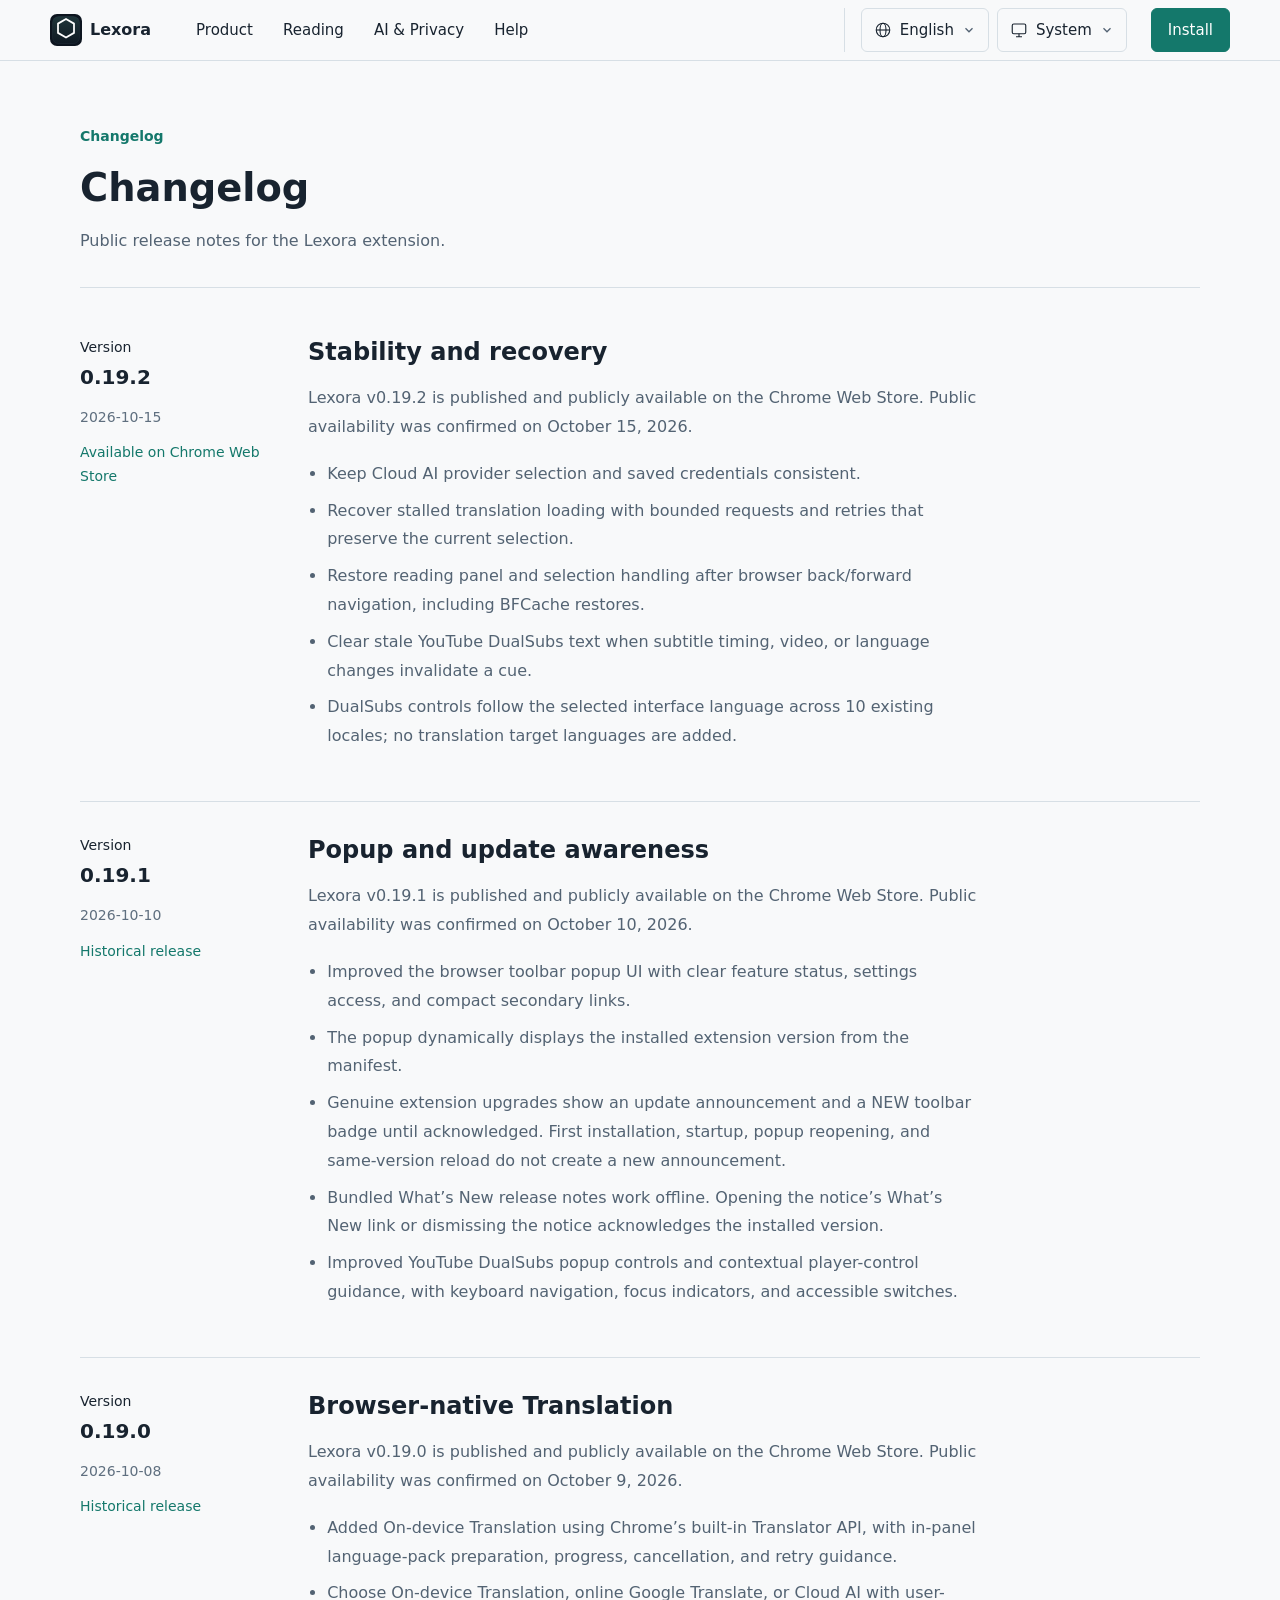
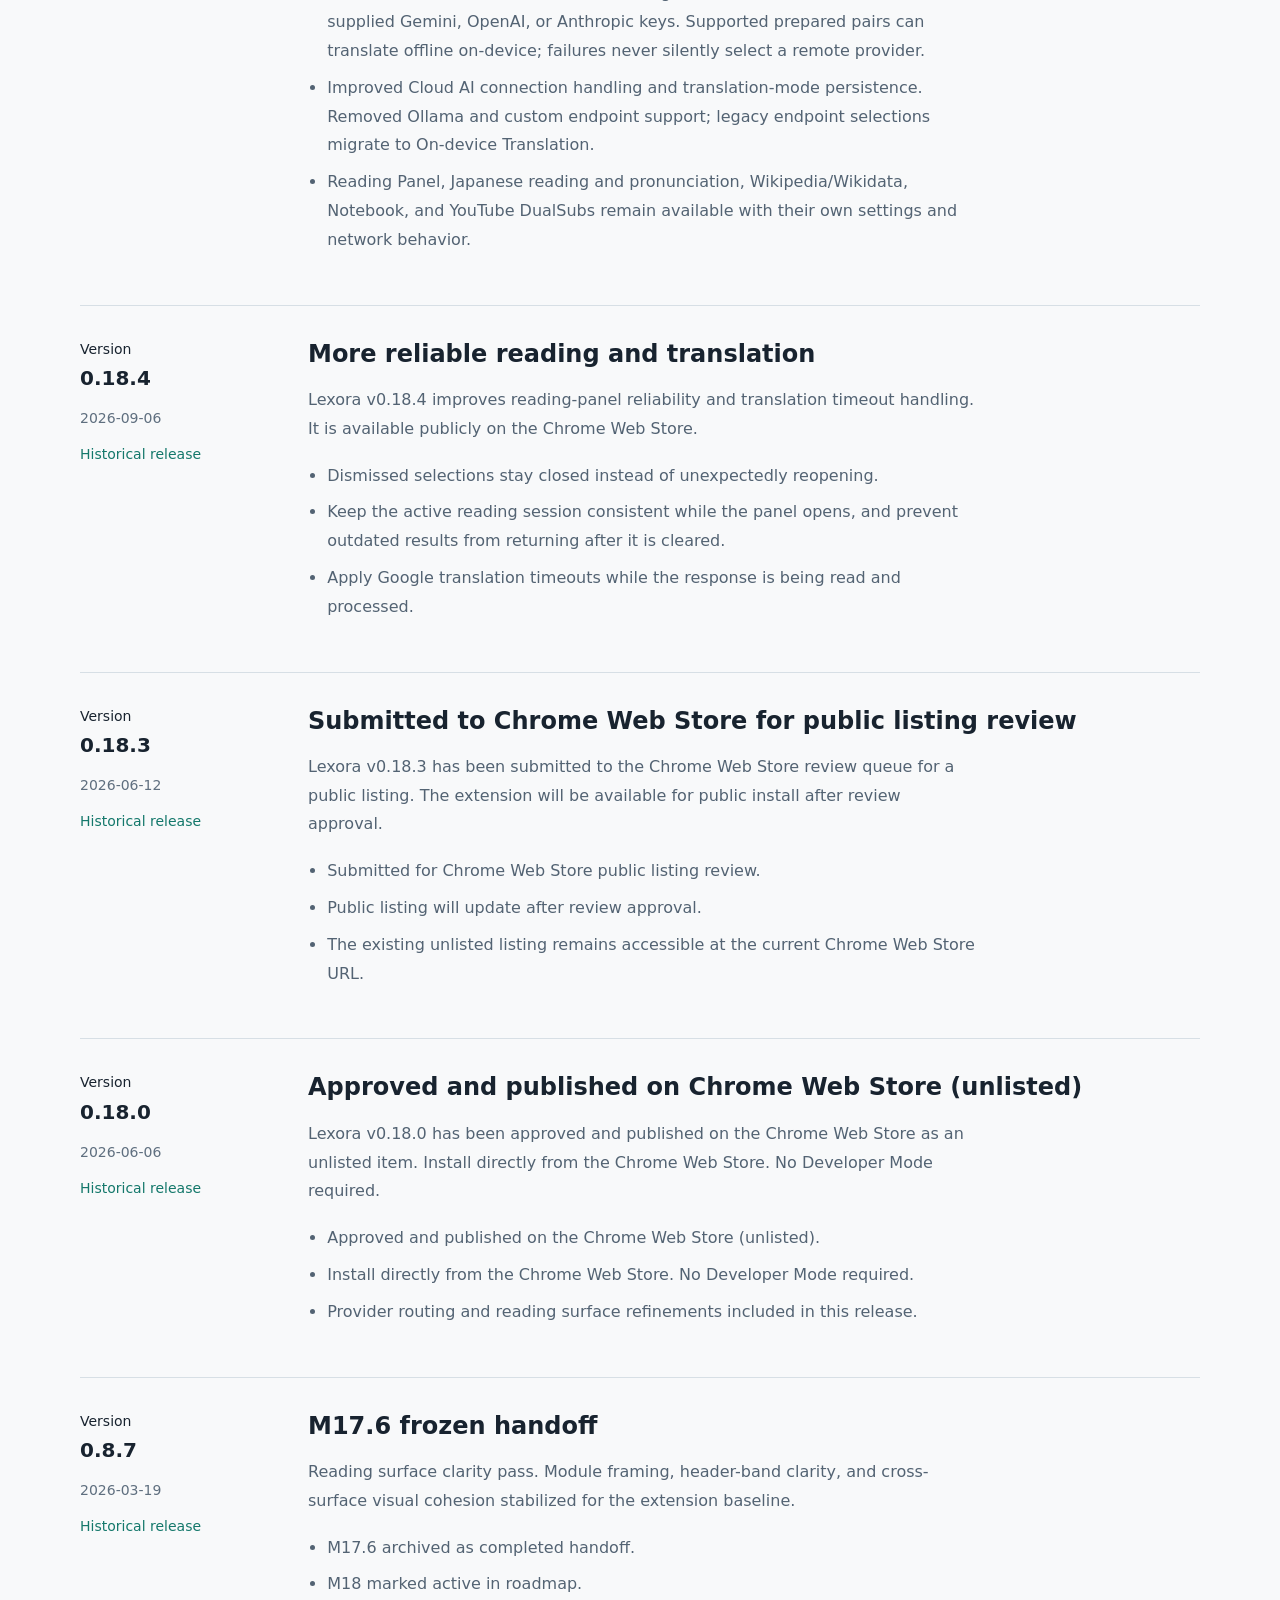
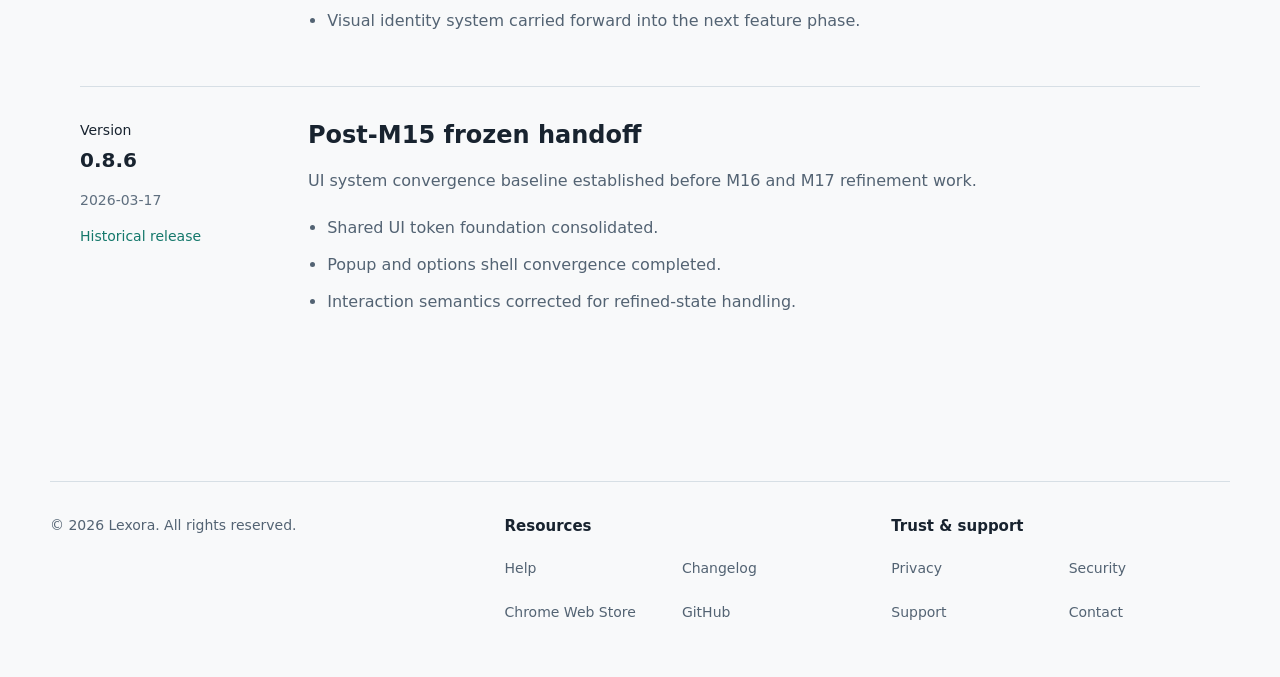
==== commit 4ae16240: "deploy: publish lexora-site 127005b08e4fa675e899291898e26a6292a65b5c" ====
--- a/changelog/index.html
+++ b/changelog/index.html
@@ -126,7 +126,7 @@
     else if (preference) preference.trigger.focus();
   });
 })();
-</script> <main id="top" tabindex="-1">  <div class="utility-page utility-page--wide"> <section class="page-hero"> <div class="wrap"> <div class="utility-heading"> <div class="utility-eyebrow">  <span data-i18n="shell_changelog">Changelog</span> </div> <div class="page-copy"> <h1 data-i18n="shell_changelog">Changelog</h1> <p data-i18n="release_intro">Public release notes for the Lexora extension.</p>  </div> </div> </div> </section> <section class="section-block"> <div class="wrap release-timeline"> <article class="release-entry" aria-labelledby="release-0.19.1"> <div class="release-meta"> <p><span data-i18n="release_version">Version</span> <strong>0.19.1</strong></p> <time datetime="2026-10-10">2026-10-10</time> <p class="release-state" data-i18n="release_current">Available on Chrome Web Store</p> </div> <div class="prose-shell release-notes"> <h2 id="release-0.19.1" data-i18n="release_191_title">Popup and update awareness</h2> <p data-i18n="release_191_summary">Lexora v0.19.1 is published and publicly available on the Chrome Web Store. Public availability was confirmed on October 10, 2026.</p> <ul><li data-i18n="release_191_0">Improved the browser toolbar popup UI with clear feature status, settings access, and compact secondary links.</li><li data-i18n="release_191_1">The popup dynamically displays the installed extension version from the manifest.</li><li data-i18n="release_191_2">Genuine extension upgrades show an update announcement and a NEW toolbar badge until acknowledged. First installation, startup, popup reopening, and same-version reload do not create a new announcement.</li><li data-i18n="release_191_3">Bundled What’s New release notes work offline. Opening the notice’s What’s New link or dismissing the notice acknowledges the installed version.</li><li data-i18n="release_191_4">Improved YouTube DualSubs popup controls and contextual player-control guidance, with keyboard navigation, focus indicators, and accessible switches.</li></ul> </div> </article><article class="release-entry" aria-labelledby="release-0.19.0"> <div class="release-meta"> <p><span data-i18n="release_version">Version</span> <strong>0.19.0</strong></p> <time datetime="2026-10-08">2026-10-08</time> <p class="release-state" data-i18n="release_historical">Historical release</p> </div> <div class="prose-shell release-notes"> <h2 id="release-0.19.0" data-i18n="release_190_title">Browser-native Translation</h2> <p data-i18n="release_190_summary">Lexora v0.19.0 is published and publicly available on the Chrome Web Store. Public availability was confirmed on October 9, 2026.</p> <ul><li data-i18n="release_190_0">Added On-device Translation using Chrome’s built-in Translator API, with in-panel language-pack preparation, progress, cancellation, and retry guidance.</li><li data-i18n="release_190_1">Choose On-device Translation, online Google Translate, or Cloud AI with user-supplied Gemini, OpenAI, or Anthropic keys. Supported prepared pairs can translate offline on-device; failures never silently select a remote provider.</li><li data-i18n="release_190_2">Improved Cloud AI connection handling and translation-mode persistence. Removed Ollama and custom endpoint support; legacy endpoint selections migrate to On-device Translation.</li><li data-i18n="release_190_3">Reading Panel, Japanese reading and pronunciation, Wikipedia/Wikidata, Notebook, and YouTube DualSubs remain available with their own settings and network behavior.</li></ul> </div> </article><article class="release-entry" aria-labelledby="release-0.18.4"> <div class="release-meta"> <p><span data-i18n="release_version">Version</span> <strong>0.18.4</strong></p> <time datetime="2026-09-06">2026-09-06</time> <p class="release-state" data-i18n="release_historical">Historical release</p> </div> <div class="prose-shell release-notes"> <h2 id="release-0.18.4" data-i18n="release_184_title">More reliable reading and translation</h2> <p data-i18n="release_184_summary">Lexora v0.18.4 improves reading-panel reliability and translation timeout handling. It is available publicly on the Chrome Web Store.</p> <ul><li data-i18n="release_184_0">Dismissed selections stay closed instead of unexpectedly reopening.</li><li data-i18n="release_184_1">Keep the active reading session consistent while the panel opens, and prevent outdated results from returning after it is cleared.</li><li data-i18n="release_184_2">Apply Google translation timeouts while the response is being read and processed.</li></ul> </div> </article><article class="release-entry" aria-labelledby="release-0.18.3"> <div class="release-meta"> <p><span data-i18n="release_version">Version</span> <strong>0.18.3</strong></p> <time datetime="2026-06-12">2026-06-12</time> <p class="release-state" data-i18n="release_historical">Historical release</p> </div> <div class="prose-shell release-notes"> <h2 id="release-0.18.3" data-i18n="release_183_title">Submitted to Chrome Web Store for public listing review</h2> <p data-i18n="release_183_summary">Lexora v0.18.3 has been submitted to the Chrome Web Store review queue for a public listing. The extension will be available for public install after review approval.</p> <ul><li data-i18n="release_183_0">Submitted for Chrome Web Store public listing review.</li><li data-i18n="release_183_1">Public listing will update after review approval.</li><li data-i18n="release_183_2">The existing unlisted listing remains accessible at the current Chrome Web Store URL.</li></ul> </div> </article><article class="release-entry" aria-labelledby="release-0.18.0"> <div class="release-meta"> <p><span data-i18n="release_version">Version</span> <strong>0.18.0</strong></p> <time datetime="2026-06-06">2026-06-06</time> <p class="release-state" data-i18n="release_historical">Historical release</p> </div> <div class="prose-shell release-notes"> <h2 id="release-0.18.0" data-i18n="release_180_title">Approved and published on Chrome Web Store (unlisted)</h2> <p data-i18n="release_180_summary">Lexora v0.18.0 has been approved and published on the Chrome Web Store as an unlisted item. Install directly from the Chrome Web Store. No Developer Mode required.</p> <ul><li data-i18n="release_180_0">Approved and published on the Chrome Web Store (unlisted).</li><li data-i18n="release_180_1">Install directly from the Chrome Web Store. No Developer Mode required.</li><li data-i18n="release_180_2">Provider routing and reading surface refinements included in this release.</li></ul> </div> </article><article class="release-entry" aria-labelledby="release-0.8.7"> <div class="release-meta"> <p><span data-i18n="release_version">Version</span> <strong>0.8.7</strong></p> <time datetime="2026-03-19">2026-03-19</time> <p class="release-state" data-i18n="release_historical">Historical release</p> </div> <div class="prose-shell release-notes"> <h2 id="release-0.8.7" data-i18n="release_87_title">M17.6 frozen handoff</h2> <p data-i18n="release_87_summary">Reading surface clarity pass. Module framing, header-band clarity, and cross-surface visual cohesion stabilized for the extension baseline.</p> <ul><li data-i18n="release_87_0">M17.6 archived as completed handoff.</li><li data-i18n="release_87_1">M18 marked active in roadmap.</li><li data-i18n="release_87_2">Visual identity system carried forward into the next feature phase.</li></ul> </div> </article><article class="release-entry" aria-labelledby="release-0.8.6"> <div class="release-meta"> <p><span data-i18n="release_version">Version</span> <strong>0.8.6</strong></p> <time datetime="2026-03-17">2026-03-17</time> <p class="release-state" data-i18n="release_historical">Historical release</p> </div> <div class="prose-shell release-notes"> <h2 id="release-0.8.6" data-i18n="release_86_title">Post-M15 frozen handoff</h2> <p data-i18n="release_86_summary">UI system convergence baseline established before M16 and M17 refinement work.</p> <ul><li data-i18n="release_86_0">Shared UI token foundation consolidated.</li><li data-i18n="release_86_1">Popup and options shell convergence completed.</li><li data-i18n="release_86_2">Interaction semantics corrected for refined-state handling.</li></ul> </div> </article> </div> </section> </div>  </main> <footer class="footer"> <div class="wrap footer-inner"> <div>&copy; 2026 Lexora. <span data-i18n="footer_rights">All rights reserved.</span></div> <div class="footer-group"> <strong data-i18n="shell_resources">Resources</strong> <div class="footer-links"> <a href="/help" data-i18n="shell_help">Help</a> <a href="/changelog" data-i18n="shell_changelog">Changelog</a> <a href="https://chromewebstore.google.com/detail/lexora-language-assistant/fbobmnpemmhjjloalogeaapfceefgopf" target="_blank" rel="noreferrer" data-i18n="footer_chrome">Chrome Web Store</a> <a href="https://github.com/lexora-project/lexora" target="_blank" rel="noreferrer">GitHub</a> </div> </div> <div class="footer-group"> <strong data-i18n="shell_trust">Trust & support</strong> <div class="footer-links"> <a href="/privacy" data-i18n="footer_privacy">Privacy</a> <a href="/security" data-i18n="footer_security">Security</a> <a href="/support" data-i18n="footer_support">Support</a> <a href="mailto:lexora.dev@proton.me" data-i18n="footer_contact">Contact</a> </div> </div> </div> </footer>  <script type="application/json" id="lx-i18n">{"defaultLocale":"en","locales":["en","vi","ja","ko"],"translations":{"en":{"release_191_title":"Popup and update awareness","release_191_summary":"Lexora v0.19.1 is published and publicly available on the Chrome Web Store. Public availability was confirmed on October 10, 2026.","release_191_0":"Improved the browser toolbar popup UI with clear feature status, settings access, and compact secondary links.","release_191_1":"The popup dynamically displays the installed extension version from the manifest.","release_191_2":"Genuine extension upgrades show an update announcement and a NEW toolbar badge until acknowledged. First installation, startup, popup reopening, and same-version reload do not create a new announcement.","release_191_3":"Bundled What’s New release notes work offline. Opening the notice’s What’s New link or dismissing the notice acknowledges the installed version.","release_191_4":"Improved YouTube DualSubs popup controls and contextual player-control guidance, with keyboard navigation, focus indicators, and accessible switches.","v3_layer":"The reading layer","polish_sentence":"Meaning takes shape in the words around it.","polish_passage":"A familiar word can reveal something new. Read it in the wider passage, and the connections become clearer.","v3_concept":"Conceptual reading flow","v3_article":"The page you are reading","v3_selection":"A phrase worth understanding","v3_meaning":"Meaning","v3_context":"Context","v3_reading":"Reading","v3_layer_body":"A little clarity, right beside your selection.","v3_resume":"Back to the page. On with your reading.","v3_flow_title":"Select. Understand. Keep reading.","v3_flow_body":"Help appears where you need it. The page stays your destination.","v3_select":"Select","v3_understand":"Understand","v3_continue":"Keep reading","v3_continue_body":"Close the layer and return to the original page with a clearer understanding.","v3_context_title":"Not every selection asks the same question.","v3_context_body":"From a single term to a longer passage, explore meaning in context. Available assistance depends on the text, language, and your settings.","v3_term":"Term","v3_phrase":"Phrase","v3_sentence":"Sentence","v3_passage":"Passage","v3_grounding":"Meaning, pronunciation, reading, and reference context — as the selection calls for them.","v3_japanese":"Japanese reading","v3_japanese_title":"Stay close to the original.","v3_japanese_body":"Follow Japanese text with furigana and reading aids when available. Connect the original words to their reading and meaning, in your chosen language context.","v3_original":"Original text","v3_japanese_caption":"Original text and its reading, held together.","v3_cloud":"Cloud AI","v3_google":"Google Translate","v3_ondevice":"On-device Translation","v3_cloud_note":"Your API keys","v3_google_note":"Online translation","v3_ondevice_note":"Chrome language packs","v3_routing":"Three translation modes","v3_save_title":"Keep what matters.","v3_save_body":"Choose what to save to Notebook after reading. Saved items stay in this browser, ready to revisit or export as Markdown when you choose.","v3_saved_term":"A saved term","v3_saved_phrase":"A saved phrase","v3_saved_sentence":"A saved sentence","v3_export":"Revisit or export as Markdown","v3_trust_title":"Your reading. Your control.","v3_no_account":"No account required","v3_ondevice_available":"On-device Translation","v3_explicit":"Configured routing","v3_telemetry":"No hidden telemetry","help_network_title":"Automatic reading and network requests","help_network_body":"Wikipedia/Wikidata reference lookups, pronunciation, and Japanese reading may make network requests independently of translation mode. Automatic activation and pronunciation can trigger requests when enabled. Review those settings separately; choosing On-device Translation does not make every reading feature offline.","help_dualsubs_title":"YouTube DualSubs","help_dualsubs_body":"On supported YouTube videos, DualSubs displays original and translated captions. It is enabled by default and may load captions automatically from YouTube, including existing session cookies. Caption translation uses YouTube’s service independently of Reading Panel mode and Cloud AI keys. Turn it off in settings or player controls.","release_184_title":"More reliable reading and translation","release_184_summary":"Lexora v0.18.4 improves reading-panel reliability and translation timeout handling. It is available publicly on the Chrome Web Store.","release_184_0":"Dismissed selections stay closed instead of unexpectedly reopening.","release_184_1":"Keep the active reading session consistent while the panel opens, and prevent outdated results from returning after it is cleared.","release_184_2":"Apply Google translation timeouts while the response is being read and processed.","release_183_title":"Submitted to Chrome Web Store for public listing review","release_183_summary":"Lexora v0.18.3 has been submitted to the Chrome Web Store review queue for a public listing. The extension will be available for public install after review approval.","release_183_0":"Submitted for Chrome Web Store public listing review.","release_183_1":"Public listing will update after review approval.","release_183_2":"The existing unlisted listing remains accessible at the current Chrome Web Store URL.","release_180_title":"Approved and published on Chrome Web Store (unlisted)","release_180_summary":"Lexora v0.18.0 has been approved and published on the Chrome Web Store as an unlisted item. Install directly from the Chrome Web Store. No Developer Mode required.","release_180_0":"Approved and published on the Chrome Web Store (unlisted).","release_180_1":"Install directly from the Chrome Web Store. No Developer Mode required.","release_180_2":"Provider routing and reading surface refinements included in this release.","release_87_title":"M17.6 frozen handoff","release_87_summary":"Reading surface clarity pass. Module framing, header-band clarity, and cross-surface visual cohesion stabilized for the extension baseline.","release_87_0":"M17.6 archived as completed handoff.","release_87_1":"M18 marked active in roadmap.","release_87_2":"Visual identity system carried forward into the next feature phase.","release_86_title":"Post-M15 frozen handoff","release_86_summary":"UI system convergence baseline established before M16 and M17 refinement work.","release_86_0":"Shared UI token foundation consolidated.","release_86_1":"Popup and options shell convergence completed.","release_86_2":"Interaction semantics corrected for refined-state handling.","release_190_title":"Browser-native Translation","release_190_summary":"Lexora v0.19.0 is published and publicly available on the Chrome Web Store. Public availability was confirmed on October 9, 2026.","release_190_0":"Added On-device Translation using Chrome’s built-in Translator API, with in-panel language-pack preparation, progress, cancellation, and retry guidance.","release_190_1":"Choose On-device Translation, online Google Translate, or Cloud AI with user-supplied Gemini, OpenAI, or Anthropic keys. Supported prepared pairs can translate offline on-device; failures never silently select a remote provider.","release_190_2":"Improved Cloud AI connection handling and translation-mode persistence. Removed Ollama and custom endpoint support; legacy endpoint selections migrate to On-device Translation.","release_190_3":"Reading Panel, Japanese reading and pronunciation, Wikipedia/Wikidata, Notebook, and YouTube DualSubs remain available with their own settings and network behavior.","shell_appearance":"Appearance","shell_theme_system":"System","shell_theme_light":"Light","shell_theme_dark":"Dark","release_intro":"Public release notes for the Lexora extension.","release_version":"Version","release_current":"Available on Chrome Web Store","release_historical":"Historical release","guide_intro":"Install from the Chrome Web Store, then start with a selection on a web page.","guide_start":"Start reading","guide_select":"Select a word, phrase, or passage on a web page where Lexora is enabled.","guide_help":"Need a hand?","guide_help_body":"Use Help to get started, or contact Support if installation or reading does not work as expected.","guide_dev_enable":"Open this address in Chrome and enable Developer Mode.","guide_dev_load":"Choose Load unpacked, then select this folder inside the extracted package.","help_title":"Read with Lexora","help_intro":"A short guide to understanding selected text, using reading aids, and returning to saved items.","help_result_title":"Read the result in context","help_result_body":"Review the meaning or translation in the Lexora panel, then continue reading the original page. Available modules depend on the text, language, enabled features, and your settings.","help_reading_title":"Japanese readings and pronunciation","help_reading_body":"Use furigana when available to follow Japanese text. Pronunciation playback is available for supported languages; reading aids may vary with the selected text and settings.","help_save_title":"Save and return with Notebook","help_save_body":"Explicitly save a selection from the reading panel, then find it in Notebook in Lexora Options. Entries stay in this browser. Search, delete, or export them as Markdown when you choose. Saving is unavailable in incognito tabs.","help_provider_title":"Translation modes and references","help_provider_body":"In Options, choose On-device Translation, Google Translate (online, the default), or Cloud AI. On-device uses Chrome’s built-in Translator API; prepare browser-managed language packs in the Reading Panel. Availability depends on Chrome, the document, and the language pair. Supported prepared pairs work offline; failures never silently switch to a remote translation provider. Cloud AI uses your keys for Gemini, OpenAI, or Anthropic. Save keys in local or session storage; Test connection sends a fixed test phrase to the selected cloud provider.","help_trouble_title":"If something is missing","help_trouble_body":"Check page access, language pair, translation mode, and privacy settings in Options. For On-device Translation, follow the panel’s preparation progress or retry guidance; the API or pair may be unavailable. Online services need a connection. Contact Support with your installed version and steps tried, leaving out private text and credentials.","product_view_full":"View full screenshot","product_notebook_caption":"Return to saved items in Notebook, a separate Lexora Options surface. Saves stay in this browser; export is available when you choose.","product_notebook_alt":"Lexora Notebook with local-only storage information, search and filters, three saved Wikipedia items, and Markdown export.","product_ja_alt":"Japanese Wikipedia selection 人工知能 with Lexora showing furigana じんこうちのう and Vietnamese trí tuệ nhân tạo.","product_en_alt":"English Wikipedia text with “Artificial intelligence” selected and the Lexora panel showing “Trí tuệ nhân tạo”.","home_intro":"A browser companion for reading","home_title":"Understand more. Keep reading.","home_workflow_link":"See how it works","home_proof_caption":"English → Vietnamese lookup in the desktop Lexora reading panel.","home_workflow_title":"From a selection back to your reading","home_select":"Select what you want to understand","home_select_body":"Select a word, phrase, or passage on the page you are reading.","home_assist":"Check meaning in context","home_assist_body":"Explore meaning or translation, pronunciation or readings, and reference context. Available modules depend on the text, language, and your settings.","home_continue":"Continue, or save for later","home_continue_body":"Return to the page, or explicitly save a selection to Notebook to revisit it later.","home_languages_title":"Two reading contexts, one familiar flow","home_english":"English → Vietnamese","home_english_body":"Read an English page with Vietnamese as your target language. Check selected text in context and use pronunciation support when available.","home_japanese":"Japanese → Vietnamese","home_japanese_body":"Read Japanese with Vietnamese as your target language. Furigana and related reading aids can help you follow the original text when available.","home_english_caption":"Selected “Artificial intelligence” with the Vietnamese result “Trí tuệ nhân tạo”.","home_japanese_caption":"Selected 人工知能, its reading じんこうちのう, and a Vietnamese result in Lexora.","home_trust_title":"Your reading, your settings","home_trust_body":"Review translation and privacy settings alongside automatic reading workflows. Wikipedia/Wikidata, pronunciation, Japanese reading, and YouTube subtitles can make separate network requests, even with On-device Translation selected. API keys stay in your chosen local or session storage and authenticate provider requests directly.","home_ai_title":"Choose how you translate","home_ai_body":"In v0.19.1, choose On-device Translation with Chrome’s built-in Translator API and browser-managed language packs, online Google Translate, or Cloud AI with Gemini, OpenAI, or Anthropic and your own API keys. Supported prepared language pairs can translate offline on-device. On-device failures never silently switch to a remote translation provider.","home_install_title":"Bring Lexora to your next read","home_release":"Product version · Available","shell_menu":"Menu","shell_skip":"Skip to content","shell_primary":"Primary","shell_language":"Language","shell_home":"Lexora home","shell_resources":"Resources","shell_help":"Help","shell_changelog":"Changelog","shell_trust":"Trust & support","nav_product":"Product","nav_reading":"Reading","nav_ai_privacy":"AI & Privacy","nav_install":"Install","nav_privacy":"Privacy","nav_support":"Support","nav_github":"GitHub","hero_eyebrow":"v0.19.1 · Available on Chrome Web Store","hero_h1":"AI-assisted multilingual reading layer for your browser.","hero_lead":"Lexora helps you understand selected web content in context without leaving the page.","hero_cta_install":"Install from Chrome Web Store","hero_cta_project":"View project","hero_signal_label":"Current status","hero_signal_title":"A focused reading layer, not a crowded utility stack.","hero_signal_copy":"The goal is clear comprehension: selected text, contextual explanation, and an interface that stays out of the reading flow.","pill_reading":"Reading","pill_translation":"Translation","pill_explanation":"Explanation","pill_multilingual":"Multilingual","manifesto_kicker":"Manifesto","manifesto_title":"Built to reduce friction, not add another layer of it.","manifesto_body_0":"Lexora is being shaped as a focused reading environment rather than a crowded utility stack. The direction is deliberate: faster comprehension, cleaner context, and tooling that stays out of the way when the work matters.","manifesto_body_1":"This is not a race to look loud. It is a quiet push toward a sharper reading and translation layer that respects focus, precision, and long-session usability.","status_kicker":"Status","status_h2":"v0.19.1 is publicly available.","status_body":"Lexora v0.19.1 is published and publicly available on the Chrome Web Store. Public availability was confirmed on October 10, 2026.","si_0_title":"Build state","si_0_body":"Lexora v0.19.1 is published and publicly available on the Chrome Web Store. Public availability was confirmed on October 10, 2026.","si_1_title":"Public website","si_1_body":"Lexora v0.19.1 is published and publicly available on the Chrome Web Store. Public availability was confirmed on October 10, 2026.","si_2_title":"Install","si_2_body":"Install Lexora from the Chrome Web Store. No Developer Mode or manual steps required.","hm_0_title":"Reading-first","hm_0_body":"Built around comprehension flow rather than settings clutter.","hm_1_title":"Context-aware","hm_1_body":"Designed for selected text, surrounding meaning, and clear explanations.","hm_2_title":"Release posture","hm_2_body":"Lexora v0.19.1 is published and publicly available on the Chrome Web Store. Public availability was confirmed on October 10, 2026.","features_kicker":"Core features","features_h2":"Understand selected web content without leaving the page.","feat_0_title":"Contextual translation","feat_0_body":"Translate selected text without breaking reading flow. Lexora foregrounds context, not raw string conversion.","feat_1_title":"Explanation lane","feat_1_body":"Explain terms, phrases, and passages according to the selected text and the surrounding reading context.","feat_2_title":"Wikipedia grounding","feat_2_body":"Bring relevant entity context into the same reading surface so you do not have to scatter attention across tabs.","feat_3_title":"Pronunciation and TTS","feat_3_body":"Help users check pronunciation while reading English, Vietnamese, and Japanese.","feat_4_title":"Japanese reading support","feat_4_body":"Expose furigana and related reading aids as part of a disciplined language-reading workflow.","feat_5_title":"Privacy controls","feat_5_body":"Outbound text paths, optional provider routing, and redaction options are documented clearly and configured by the user.","trust_kicker":"Privacy & trust","trust_h2":"A clear product surface builds trust.","trust_intro":"No account-first funnel. No overclaiming. The website mirrors the extension's posture: precise, restrained, and reading-first.","trust_0_title":"Tool-first product","trust_0_body":"Lexora helps people understand selected content quickly without forcing account creation or marketing steps into the workflow.","trust_1_title":"Clear outbound-data paths","trust_1_body":"Translation can run on-device or use Google Translate or supported Cloud AI. Enabled reference, pronunciation, reading, and subtitle features have separate network behavior.","trust_2_title":"Operational honesty","trust_2_body":"Lexora v0.19.1 is published and publicly available on the Chrome Web Store. Public availability was confirmed on October 10, 2026.","install_hero_badge":"Install","install_hero_title":"Install Lexora","install_hero_body":"Lexora is available on the Chrome Web Store. Install in seconds with no Developer Mode or manual steps required.","install_store_kicker":"Chrome Web Store: recommended","install_store_title":"Install from the Chrome Web Store.","install_store_body":"Install the currently published Lexora version from the Chrome Web Store using the link below. No Developer Mode required.","install_notice_title":"v0.19.1 is publicly available","install_notice_body":"Lexora v0.19.1 is published and publicly available on the Chrome Web Store. Public availability was confirmed on October 10, 2026.","install_store_cta":"Open Chrome Web Store","install_chrome_step_0":"Open the Chrome Web Store listing for Lexora.","install_chrome_step_1":"Click \"Add to Chrome\" and confirm the permissions prompt.","install_chrome_step_2":"Pin the Lexora icon to the Chrome toolbar for quick access.","install_chrome_step_3":"Select text on any web page to open the Lexora reading panel.","install_dev_kicker":"Developer Mode: contributors only","install_dev_title":"For contributors and local development.","install_dev_body":"Developer Mode installation is intended for contributors and local development only. Normal users should install from the Chrome Web Store above.","install_current_version_label":"Product version","install_store_status_label":"Store status","install_store_status_value":"v0.19.1 published — public","install_dev_section_title":"Developer Mode install: contributors only","install_dev_section_body":"These steps are for contributors building and testing Lexora locally. Normal users should use the Chrome Web Store.","install_dev_step_0":"Obtain the extension package from the project maintainer.","install_dev_step_1":"Extract the package to a local folder.","install_dev_step_2":"Open chrome://extensions in Chrome and enable Developer Mode.","install_dev_step_3":"Click Load unpacked and select the dist/ folder from the extracted package.","install_dev_step_4":"Open the extension options page to configure languages, providers, and privacy settings.","privacy_hero_badge":"Privacy","privacy_hero_title":"Privacy","privacy_hero_body":"Lexora is explicit about where your text goes and what happens to it.","privacy_version":"Policy for Lexora v0.19.0 · Updated October 9, 2026.","privacy_process_title":"What Lexora processes","privacy_process_body":"Lexora processes selected text and bounded reading context to provide translation, reading assistance, and pronunciation. Depending on the feature, context can include nearby text, a page or section title, and relevant link information. It does not collect a passive browsing history or upload whole pages for translation.","privacy_process_trigger":"In the default Confirm mode, you select text and click the Lexora chip to open the panel. If you choose automatic activation, selecting text opens the panel and starts enabled features automatically. Enabled Wikipedia lookup, automatic pronunciation, and YouTube DualSubs can make requests within their workflows without a separate click for every request.","privacy_where_title":"Three translation modes","privacy_where_body":"Your translation mode controls the translation route. Other enabled features have their own network behavior.","privacy_where_local_label":"On-device Translation","privacy_where_local_body":"Translation runs locally in the Reading Panel using Chrome’s Translator API. Translation text is not sent to a remote translation provider, and errors do not trigger remote translation fallback. Chrome may download browser-managed language packs when you prepare a supported language pair. This mode does not make Wikipedia, pronunciation, or YouTube offline.","privacy_where_translation_label":"Google Translate","privacy_where_translation_body":"Selected text is sent directly to Google’s translation service (translate.googleapis.com), along with source and target language information. This mode does not require or load Cloud AI keys.","privacy_where_cloud_label":"Cloud AI","privacy_where_cloud_body":"Optional translation sends selected text and relevant bounded context, such as nearby text, page or section titles, and glossary hints, directly to OpenAI, Google Gemini, or Anthropic over HTTPS using your own API key. The preferred provider is tried first; other supported providers with saved keys may be tried if needed. Cloud AI failures do not fall back to Google Translate.","privacy_where_note":"Google Translate is the default translation mode. On-device and Google translation do not use Cloud AI credentials. Test connection is a separate action that sends fixed test text to the chosen cloud provider using your key. Lexora does not operate a server or proxy for these requests.","privacy_services_title":"Other reading services","privacy_where_public_label":"Wikipedia and Wikidata","privacy_where_public_body":"When Wikipedia is enabled, selection-derived search terms, article titles, or relevant Wikipedia links can be sent to Wikipedia to retrieve reference context. Wikidata receives entity identifiers (QIDs) to find articles in other languages. Resolution can make several requests automatically; some lookup or excerpt translation paths also use Google Translate independently of the selected translation mode.","privacy_speech_label":"Pronunciation and Japanese reading","privacy_speech_body":"Audio playback can send source or translated text to Google TTS (translate.googleapis.com or translate.google.com). Automatic pronunciation can do this when enabled. A browser speech fallback may use a local or remote voice, depending on the browser and voice. Japanese reading fallback can send text to Google’s service.","privacy_local_label":"Local reading aids","privacy_local_body":"Bundled Japanese tokenization, furigana, and English IPA lookup run locally. Panel rendering and subtitle synchronization also run locally.","privacy_youtube_title":"YouTube DualSubs","privacy_youtube_body":"On YouTube, DualSubs reads video and caption-track information and fetches source and translated captions from YouTube’s timedtext service. Requests include video/track identifiers and language choices and can include your existing YouTube session cookies. DualSubs is enabled by default and can load captions automatically on supported video pages; you can turn it off in settings or the player controls. Caption translation uses YouTube’s service independently of the Reading Panel translation mode and Cloud AI keys. Caption cues are held in the page session for display and synchronization, rather than uploaded to Lexora.","privacy_storage_title":"API keys, storage, and retention","privacy_storage_keys":"Settings and DualSubs preferences are stored in chrome.storage.local in your browser profile. User-provided Cloud AI keys are stored separately in chrome.storage.local (persistent, the default) or chrome.storage.session (temporary for the browser session), according to your choice. Lexora does not sync these through chrome.storage.sync. Keys authenticate requests directly to the relevant provider; they are not sent to Lexora. You can clear saved keys in settings. Browser extension storage is not an encrypted password vault.","privacy_storage_notebook":"Notebook saves are explicit. Entries contain selected text, translation, language pair, selection type, source hostname, and saved date, plus optional explanation, a bounded context snippet, and review metadata. Entries remain in local extension storage until deleted or the extension is removed. You can delete individual entries or all entries, or export Markdown locally. Export excludes full page URLs, page titles, API keys, and diagnostics. Saving from incognito tabs is blocked. Exported files remain under your control and are not removed when you delete Notebook entries.","privacy_storage_cache":"Reading results, translations, lookup data, and subtitle cues may be held in temporary in-memory caches or active UI state. Cache lifetimes vary by feature; Lexora does not promise immediate erasure after each request. On-device translation does not add a translation-result cache. External providers receive normal connection metadata such as your IP address and may retain requests under their own terms and account settings. Lexora cannot delete their records or promise zero retention or no model training by a provider.","privacy_not_title":"What Lexora does not do","privacy_not_0":"Lexora does not sell user data or use it for advertising, credit decisions, or data brokerage.","privacy_not_1":"Lexora does not require a Lexora account to use the extension. Cloud providers may require their own accounts and billing.","privacy_not_2":"Lexora does not include analytics or remote telemetry collection. Local console diagnostics can contain operational metadata and errors; they are not sent to a Lexora telemetry service.","privacy_not_3":"Lexora does not operate a backend that collects your selected text, API keys, Notebook, or browsing history.","privacy_controls_title":"Privacy controls and redaction","privacy_controls_body":"Use settings to choose the translation mode and control Wikipedia, automatic activation, automatic pronunciation, and YouTube DualSubs.","privacy_controls_0":"Choose On-device Translation to keep translation text local, and review other enabled features separately.","privacy_controls_1":"Choose session-only key storage or clear saved keys; delete Notebook entries when no longer needed.","privacy_controls_2":"Redaction settings replace recognized email addresses, IPv4-shaped addresses, and certain known secret-key patterns in supported outbound translation, Cloud AI context, Wikipedia query, and Japanese reading paths. Email and secret-pattern redaction are on by default; IP redaction is off by default.","privacy_controls_note":"Redaction is pattern-based, not a guarantee of anonymization: it does not recognize every secret or sensitive detail. It does not apply universally to all network paths, including pronunciation audio, direct article links, and YouTube caption requests. Avoid selecting confidential text for external processing.","privacy_limited_title":"Chrome Web Store Limited Use","privacy_limited_body":"Lexora’s use and transfer of user data, including information received from Google APIs, adheres to the Chrome Web Store User Data Policy, including its Limited Use requirements. Data is used only to provide the disclosed reading, translation, pronunciation, subtitle, and Notebook features. Transfers to providers described here are limited to what those features need.","privacy_limited_link":"Chrome Web Store User Data Policy — Limited Use","privacy_site_title":"This website","privacy_site_body":"lexora.sh is a static site hosted on GitHub Pages. It does not set tracking cookies, collect form submissions, or run analytics. Your language and theme preferences are stored locally in your browser. Hosting and external service providers may process normal request metadata under their own policies. Contact is by email link; information you choose to send by email is handled to respond to your inquiry.","privacy_contact_title":"Contact","privacy_contact_body":"Privacy questions or data-handling concerns:","support_hero_badge":"Support","support_hero_title":"Support","support_hero_body":"If something is not working, here is where to go.","support_contact_title":"Contact","support_contact_body":"Reach the Lexora team at:","support_paths_title":"Support paths","support_path_general_label":"General usage","support_path_general_body":"install questions, language settings, provider setup","support_path_bug_label":"Bug reports","support_path_bug_body":"reproducible issues with extension behavior","support_path_security_label":"Security reports","support_path_security_body":"report sensitive issues privately. See the","support_path_security_link":"security page","support_path_feedback_label":"Feature feedback","support_path_feedback_body":"suggestions related to reading flow, language workflow, or interface behavior","support_bug_title":"For bug reports, include:","support_bug_0":"browser name and version","support_bug_1":"Lexora version (visible in the extension options page)","support_bug_2":"operating system","support_bug_3":"language pair (source and target language)","support_bug_4":"provider mode (which translation or AI provider is active)","support_bug_5":"reproduction steps","security_hero_badge":"Security","security_hero_title":"Security","security_hero_body":"Security-sensitive issues should be reported privately, not posted publicly.","security_report_title":"Reporting a vulnerability","security_report_body":"Do not post security vulnerabilities publicly: not in GitHub issues, not in public forums, not in social channels. Report sensitive issues by email to:","security_useful_title":"What a useful report includes","security_useful_0":"affected Lexora version","security_useful_1":"browser name and version","security_useful_2":"operating system","security_useful_3":"reproduction steps or a concise proof of concept","security_useful_4":"impact assessment","security_areas_title":"Security-relevant areas in Lexora","security_area_provider_label":"Provider routing","security_area_provider_body":"unintended routing of selected text to external services","security_area_selected_label":"Selected-text handling","security_area_selected_body":"unsafe outbound transmission or unintended exposure of selected content","security_area_message_label":"Extension message boundaries","security_area_message_body":"message spoofing or boundary confusion between page context and extension context","security_area_token_label":"Token and key leakage","security_area_token_body":"AI provider keys or credentials exposed or logged","security_area_privacy_label":"Settings and privacy bypasses","security_area_privacy_body":"circumventing user-configured privacy controls or provider restrictions","security_response_title":"Response","security_response_body":"We will acknowledge security reports and coordinate disclosure timing with the reporter. Public credit is available if desired.","notfound_badge":"Not found","notfound_title":"That page is not here.","notfound_body":"Return to the Lexora homepage to continue.","notfound_cta":"Back to homepage","footer_chrome":"Chrome Web Store","footer_privacy":"Privacy","footer_security":"Security","footer_support":"Support","footer_contact":"Contact","footer_rights":"All rights reserved."},"vi":{"release_191_title":"Popup và thông báo cập nhật","release_191_summary":"Lexora v0.19.1 đã được phát hành công khai trên Chrome Web Store. Khả năng cài đặt công khai được xác nhận ngày 10 tháng 10 năm 2026.","release_191_0":"Cải thiện giao diện popup trên thanh công cụ trình duyệt, hiển thị rõ trạng thái tính năng, lối vào cài đặt và các liên kết phụ gọn gàng.","release_191_1":"Popup tự động hiển thị phiên bản tiện ích đang cài đặt từ manifest.","release_191_2":"Khi tiện ích thực sự được nâng cấp, thông báo cập nhật và huy hiệu NEW trên thanh công cụ xuất hiện cho đến khi được xác nhận. Cài đặt lần đầu, khởi động, mở lại popup và tải lại cùng phiên bản không tạo thông báo mới.","release_191_3":"Ghi chú phát hành Có gì mới được đóng gói sẵn và hoạt động ngoại tuyến. Mở liên kết Có gì mới trong thông báo hoặc đóng thông báo sẽ xác nhận phiên bản đang cài đặt.","release_191_4":"Cải thiện các điều khiển YouTube DualSubs trong popup và hướng dẫn điều khiển trình phát theo ngữ cảnh, cùng điều hướng bàn phím, chỉ báo tiêu điểm và công tắc dễ tiếp cận.","v3_layer":"Lớp hỗ trợ đọc","polish_sentence":"Ý nghĩa được định hình bởi những từ xung quanh.","polish_passage":"Một từ quen thuộc có thể gợi mở điều mới. Đọc trong cả đoạn văn, các mối liên hệ sẽ rõ hơn.","v3_concept":"Minh họa quy trình đọc","v3_article":"Trang bạn đang đọc","v3_selection":"Một cụm từ cần hiểu rõ","v3_meaning":"Ý nghĩa","v3_context":"Ngữ cảnh","v3_reading":"Cách đọc","v3_layer_body":"Thêm chút rõ ràng, ngay bên nội dung đã chọn.","v3_resume":"Trở lại trang. Tiếp tục mạch đọc.","v3_flow_title":"Chọn. Hiểu. Đọc tiếp.","v3_flow_body":"Hỗ trợ xuất hiện đúng lúc cần. Trang đang đọc vẫn là nơi bạn muốn ở lại.","v3_select":"Chọn","v3_understand":"Hiểu","v3_continue":"Đọc tiếp","v3_continue_body":"Đóng lớp hỗ trợ và trở lại trang gốc với nội dung đã rõ hơn.","v3_context_title":"Mỗi nội dung được chọn cần một cách hiểu riêng.","v3_context_body":"Từ một thuật ngữ đến đoạn văn dài, tìm hiểu ý nghĩa trong ngữ cảnh. Hỗ trợ tùy theo nội dung, ngôn ngữ và cài đặt của bạn.","v3_term":"Thuật ngữ","v3_phrase":"Cụm từ","v3_sentence":"Câu","v3_passage":"Đoạn văn","v3_grounding":"Ý nghĩa, phát âm, cách đọc và thông tin tham khảo — tùy nội dung cần hiểu.","v3_japanese":"Đọc tiếng Nhật","v3_japanese_title":"Luôn gắn với nguyên văn.","v3_japanese_body":"Theo dõi tiếng Nhật với furigana và hỗ trợ cách đọc khi có. Kết nối từ gốc với cách đọc và ý nghĩa trong ngữ cảnh ngôn ngữ bạn chọn.","v3_original":"Nguyên văn","v3_japanese_caption":"Nguyên văn và cách đọc, luôn đi cùng nhau.","v3_cloud":"Cloud AI","v3_google":"Google Translate","v3_ondevice":"Dịch trên thiết bị","v3_cloud_note":"Khóa API của bạn","v3_google_note":"Dịch trực tuyến","v3_ondevice_note":"Gói ngôn ngữ của Chrome","v3_routing":"Ba chế độ dịch","v3_save_title":"Giữ lại điều cần nhớ.","v3_save_body":"Chủ động lưu vào Notebook sau khi đọc. Mục đã lưu ở trong trình duyệt này, sẵn sàng để xem lại hoặc xuất Markdown khi bạn muốn.","v3_saved_term":"Một thuật ngữ đã lưu","v3_saved_phrase":"Một cụm từ đã lưu","v3_saved_sentence":"Một câu đã lưu","v3_export":"Xem lại hoặc xuất Markdown","v3_trust_title":"Bạn đọc. Bạn làm chủ.","v3_no_account":"Không cần tài khoản","v3_ondevice_available":"Dịch trên thiết bị","v3_explicit":"Định tuyến theo cấu hình","v3_telemetry":"Không thu thập ngầm dữ liệu đo lường","help_network_title":"Đọc tự động và yêu cầu mạng","help_network_body":"Tra cứu Wikipedia/Wikidata, phát âm và đọc tiếng Nhật có thể gửi yêu cầu mạng độc lập với chế độ dịch. Kích hoạt và phát âm tự động có thể gửi yêu cầu khi được bật. Kiểm tra riêng các cài đặt này; chọn Dịch trên thiết bị không khiến mọi tính năng đọc chạy ngoại tuyến.","help_dualsubs_title":"YouTube DualSubs","help_dualsubs_body":"Trên video YouTube được hỗ trợ, DualSubs hiển thị phụ đề gốc và bản dịch. Tính năng bật mặc định và có thể tự tải phụ đề từ YouTube, kèm cookie phiên hiện có. Dịch phụ đề dùng dịch vụ YouTube độc lập với chế độ Bảng đọc và khóa Cloud AI. Tắt trong cài đặt hoặc điều khiển trình phát.","release_184_title":"Đọc và dịch đáng tin cậy hơn","release_184_summary":"Lexora v0.18.4 cải thiện độ tin cậy của bảng đọc và xử lý thời gian chờ khi dịch. Phiên bản này được cung cấp công khai trên Chrome Web Store.","release_184_0":"Các vùng chọn đã đóng vẫn đóng, thay vì bất ngờ mở lại.","release_184_1":"Giữ phiên đọc hiện tại nhất quán khi bảng mở và ngăn kết quả cũ xuất hiện lại sau khi xóa bảng.","release_184_2":"Áp dụng thời gian chờ của bản dịch Google trong quá trình đọc và xử lý phản hồi.","release_183_title":"Đã gửi tới Chrome Web Store để xét duyệt niêm yết công khai","release_183_summary":"Lexora v0.18.3 đã được gửi vào hàng đợi xét duyệt của Chrome Web Store để niêm yết công khai. Tiện ích sẽ có thể được cài đặt công khai sau khi được phê duyệt.","release_183_0":"Đã gửi để xét duyệt niêm yết công khai trên Chrome Web Store.","release_183_1":"Trang niêm yết công khai sẽ được cập nhật sau khi được phê duyệt.","release_183_2":"Trang niêm yết không công khai hiện tại vẫn truy cập được qua URL Chrome Web Store đang dùng.","release_180_title":"Đã được phê duyệt và phát hành trên Chrome Web Store (không công khai)","release_180_summary":"Lexora v0.18.0 đã được phê duyệt và phát hành trên Chrome Web Store dưới dạng không công khai. Cài đặt trực tiếp từ Chrome Web Store. Không cần Chế độ nhà phát triển.","release_180_0":"Đã được phê duyệt và phát hành trên Chrome Web Store (không công khai).","release_180_1":"Cài đặt trực tiếp từ Chrome Web Store. Không cần Chế độ nhà phát triển.","release_180_2":"Bản phát hành này bao gồm cải tiến định tuyến nhà cung cấp và giao diện đọc.","release_87_title":"Bàn giao cố định M17.6","release_87_summary":"Đợt cải thiện độ rõ ràng của giao diện đọc. Khung mô-đun, dải tiêu đề và sự nhất quán trực quan giữa các giao diện đã được ổn định cho nền tảng tiện ích.","release_87_0":"M17.6 được lưu trữ như một đợt bàn giao đã hoàn tất.","release_87_1":"M18 được đánh dấu đang triển khai trong lộ trình.","release_87_2":"Hệ thống nhận diện trực quan được tiếp tục sử dụng trong giai đoạn tính năng tiếp theo.","release_86_title":"Bàn giao cố định sau M15","release_86_summary":"Thiết lập nền tảng thống nhất hệ thống giao diện trước các đợt tinh chỉnh M16 và M17.","release_86_0":"Hợp nhất nền tảng token giao diện dùng chung.","release_86_1":"Hoàn tất việc thống nhất khung cửa sổ bật lên và trang tùy chọn.","release_86_2":"Sửa ngữ nghĩa tương tác để xử lý trạng thái đã tinh chỉnh.","release_190_title":"Dịch tích hợp trong trình duyệt","release_190_summary":"Lexora v0.19.0 đã được phát hành công khai trên Chrome Web Store. Khả năng cài đặt công khai được xác nhận ngày 9 tháng 10 năm 2026.","release_190_0":"Thêm Dịch trên thiết bị qua Translator API tích hợp của Chrome, với chuẩn bị gói ngôn ngữ, tiến trình, hủy và hướng dẫn thử lại trong bảng.","release_190_1":"Chọn Dịch trên thiết bị, Google Translate trực tuyến hoặc Cloud AI với khóa Gemini, OpenAI hay Anthropic của bạn. Cặp được hỗ trợ đã chuẩn bị có thể dịch ngoại tuyến trên thiết bị; lỗi không tự chọn nhà cung cấp từ xa.","release_190_2":"Cải thiện xử lý kết nối Cloud AI và lưu chế độ dịch. Loại bỏ hỗ trợ Ollama và điểm cuối tùy chỉnh; lựa chọn điểm cuối cũ chuyển sang Dịch trên thiết bị.","release_190_3":"Bảng đọc, đọc tiếng Nhật và phát âm, Wikipedia/Wikidata, Notebook và YouTube DualSubs tiếp tục được hỗ trợ với cài đặt và hành vi mạng riêng.","shell_appearance":"Giao diện","shell_theme_system":"Hệ thống","shell_theme_light":"Sáng","shell_theme_dark":"Tối","release_intro":"Ghi chú phát hành công khai của tiện ích Lexora.","release_version":"Phiên bản","release_current":"Có trên Chrome Web Store","release_historical":"Phiên bản trước","guide_intro":"Cài từ Chrome Web Store, rồi bắt đầu bằng cách chọn văn bản trên trang web.","guide_start":"Bắt đầu đọc","guide_select":"Chọn từ, cụm từ hoặc đoạn văn trên trang web đã bật Lexora.","guide_help":"Bạn cần trợ giúp?","guide_help_body":"Xem Trợ giúp để bắt đầu, hoặc liên hệ Hỗ trợ nếu việc cài đặt hay đọc không hoạt động như mong đợi.","guide_dev_enable":"Mở địa chỉ này trong Chrome và bật Developer Mode.","guide_dev_load":"Chọn Load unpacked, rồi chọn thư mục này trong gói đã giải nén.","help_title":"Đọc cùng Lexora","help_intro":"Hướng dẫn ngắn để hiểu văn bản đã chọn, dùng hỗ trợ đọc và xem lại mục đã lưu.","help_result_title":"Đọc kết quả trong ngữ cảnh","help_result_body":"Xem nghĩa hoặc bản dịch trong bảng Lexora, rồi đọc tiếp trang gốc. Các mô-đun khả dụng tùy thuộc vào văn bản, ngôn ngữ, tính năng đã bật và cài đặt của bạn.","help_reading_title":"Cách đọc tiếng Nhật và phát âm","help_reading_body":"Dùng furigana khi có để theo dõi văn bản tiếng Nhật. Tính năng nghe phát âm hỗ trợ một số ngôn ngữ; hỗ trợ đọc có thể thay đổi theo văn bản đã chọn và cài đặt.","help_save_title":"Lưu và xem lại với Notebook","help_save_body":"Chủ động lưu nội dung đã chọn từ bảng đọc, rồi tìm lại trong Notebook ở Tùy chọn Lexora. Các mục lưu trong trình duyệt này. Bạn có thể tìm kiếm, xóa hoặc xuất Markdown khi muốn. Không thể lưu trong thẻ ẩn danh.","help_provider_title":"Chế độ dịch và nguồn tham khảo","help_provider_body":"Trong Tùy chọn, chọn Dịch trên thiết bị, Google Translate (trực tuyến, mặc định) hoặc Cloud AI. Dịch trên thiết bị dùng Translator API tích hợp của Chrome; chuẩn bị gói ngôn ngữ do trình duyệt quản lý ngay trong Bảng đọc. Khả dụng tùy Chrome, trang và cặp ngôn ngữ. Cặp được hỗ trợ đã chuẩn bị chạy ngoại tuyến; lỗi không tự chuyển sang nhà cung cấp dịch từ xa. Cloud AI dùng khóa Gemini, OpenAI hoặc Anthropic của bạn. Lưu khóa cục bộ hoặc theo phiên; Kiểm tra kết nối gửi câu thử cố định tới nhà cung cấp đám mây đã chọn.","help_trouble_title":"Nếu thiếu kết quả","help_trouble_body":"Kiểm tra quyền truy cập trang, cặp ngôn ngữ, chế độ dịch và quyền riêng tư trong Tùy chọn. Với Dịch trên thiết bị, làm theo tiến trình chuẩn bị hoặc hướng dẫn thử lại trong bảng; API hoặc cặp ngôn ngữ có thể không khả dụng. Dịch vụ trực tuyến cần kết nối mạng. Gửi phiên bản đã cài và các bước đã thử cho Hỗ trợ, không kèm văn bản riêng tư hay khóa API.","product_view_full":"Xem ảnh đầy đủ","product_notebook_caption":"Xem lại mục đã lưu trong Notebook, một trang riêng trong Tùy chọn Lexora. Dữ liệu lưu trong trình duyệt này; bạn có thể chủ động xuất dữ liệu.","product_notebook_alt":"Notebook của Lexora với thông tin lưu trữ cục bộ, tìm kiếm và bộ lọc, ba mục Wikipedia đã lưu và xuất Markdown.","product_ja_alt":"Chọn 人工知能 trên Wikipedia tiếng Nhật; Lexora hiển thị furigana じんこうちのう và tiếng Việt trí tuệ nhân tạo.","product_en_alt":"Văn bản Wikipedia tiếng Anh với “Artificial intelligence” được chọn và bảng Lexora hiển thị “Trí tuệ nhân tạo”.","home_intro":"Người bạn đồng hành khi đọc trên trình duyệt","home_title":"Hiểu rõ hơn. Đọc tiếp liền mạch.","home_workflow_link":"Xem cách hoạt động","home_proof_caption":"Tra cứu Anh → Việt trong bảng đọc Lexora trên máy tính.","home_workflow_title":"Từ đoạn được chọn, trở lại mạch đọc","home_select":"Chọn nội dung bạn muốn hiểu","home_select_body":"Chọn từ, cụm từ hoặc đoạn văn ngay trên trang bạn đang đọc.","home_assist":"Tìm hiểu nghĩa trong ngữ cảnh","home_assist_body":"Xem nghĩa hoặc bản dịch, cách phát âm hoặc cách đọc và thông tin tham khảo. Các mô-đun hiển thị tùy theo nội dung, ngôn ngữ và cài đặt của bạn.","home_continue":"Đọc tiếp hoặc lưu để xem lại","home_continue_body":"Trở lại trang đang đọc hoặc chủ động lưu nội dung đã chọn vào Notebook để xem lại sau.","home_languages_title":"Hai ngữ cảnh đọc, một quy trình quen thuộc","home_english":"Tiếng Anh → Tiếng Việt","home_english_body":"Đọc trang tiếng Anh với ngôn ngữ đích là tiếng Việt. Tìm hiểu nội dung đã chọn trong ngữ cảnh và dùng hỗ trợ phát âm khi có.","home_japanese":"Tiếng Nhật → Tiếng Việt","home_japanese_body":"Đọc tiếng Nhật với ngôn ngữ đích là tiếng Việt. Furigana và các hỗ trợ cách đọc giúp bạn theo dõi nguyên văn khi có.","home_english_caption":"Chọn “Artificial intelligence” và xem kết quả tiếng Việt “Trí tuệ nhân tạo”.","home_japanese_caption":"Nội dung được chọn 人工知能, cách đọc じんこうちのう và kết quả tiếng Việt trong Lexora.","home_trust_title":"Bạn đọc, bạn lựa chọn cài đặt","home_trust_body":"Kiểm tra chế độ dịch, quyền riêng tư và các quy trình đọc tự động. Wikipedia/Wikidata, phát âm, đọc tiếng Nhật và phụ đề YouTube có thể gửi yêu cầu mạng riêng, kể cả khi chọn Dịch trên thiết bị. Khóa API được lưu trong bộ nhớ cục bộ hoặc phiên theo lựa chọn và dùng để xác thực trực tiếp với nhà cung cấp.","home_ai_title":"Chọn cách bạn dịch","home_ai_body":"Trong v0.19.1, chọn Dịch trên thiết bị qua Translator API tích hợp của Chrome và gói ngôn ngữ do trình duyệt quản lý, Google Translate trực tuyến, hoặc Cloud AI với Gemini, OpenAI hay Anthropic bằng khóa API của bạn. Các cặp ngôn ngữ được hỗ trợ đã chuẩn bị có thể dịch ngoại tuyến trên thiết bị. Lỗi Dịch trên thiết bị không tự chuyển sang nhà cung cấp dịch từ xa.","home_install_title":"Cùng Lexora đọc trang tiếp theo","home_release":"Phiên bản sản phẩm · Đã phát hành","shell_menu":"Menu","shell_skip":"Chuyển đến nội dung","shell_primary":"Điều hướng chính","shell_language":"Ngôn ngữ","shell_home":"Trang chủ Lexora","shell_resources":"Tài nguyên","shell_help":"Trợ giúp","shell_changelog":"Lịch sử cập nhật","shell_trust":"Tin cậy và hỗ trợ","nav_product":"Sản phẩm","nav_reading":"Đọc","nav_ai_privacy":"AI & Quyền riêng tư","nav_install":"Cài đặt","nav_privacy":"Quyền riêng tư","nav_support":"Hỗ trợ","nav_github":"GitHub","hero_eyebrow":"v0.19.1 · Có trên Chrome Web Store","hero_h1":"Lớp đọc hiểu đa ngôn ngữ cho trình duyệt.","hero_lead":"Lexora giúp bạn hiểu nội dung đã chọn trên web theo đúng ngữ cảnh, không cần rời khỏi trang.","hero_cta_install":"Cài từ Chrome Web Store","hero_cta_project":"Xem dự án","hero_signal_label":"Trạng thái hiện tại","hero_signal_title":"Một lớp đọc tập trung, không phải một bộ công cụ chồng chéo.","hero_signal_copy":"Mục tiêu rất rõ: giúp người dùng hiểu phần văn bản đã chọn, có giải thích theo ngữ cảnh, và không làm gián đoạn luồng đọc.","pill_reading":"Đọc hiểu","pill_translation":"Dịch","pill_explanation":"Giải thích","pill_multilingual":"Đa ngôn ngữ","manifesto_kicker":"Định hướng","manifesto_title":"Giúp việc đọc nhẹ hơn, không tạo thêm một lớp rườm rà.","manifesto_body_0":"Lexora được xây dựng như một môi trường ngôn ngữ gọn gàng, thay vì một bộ tiện ích chồng chéo. Định hướng rất rõ: hiểu nhanh hơn, ngữ cảnh rõ hơn, và công cụ lùi lại đúng lúc khi người dùng cần tập trung.","manifesto_body_1":"Đây không phải cuộc đua để trở nên ồn ào. Lexora đi theo hướng lặng hơn: một lớp đọc và dịch gọn hơn, chính xác hơn, tôn trọng sự tập trung, độ chính xác và những phiên đọc dài.","status_kicker":"Trạng thái","status_h2":"v0.19.1 đã được phát hành công khai.","status_body":"Lexora v0.19.1 đã được phát hành công khai trên Chrome Web Store. Khả năng cài đặt công khai được xác nhận ngày 10 tháng 10 năm 2026.","si_0_title":"Trạng thái bản dựng","si_0_body":"Lexora v0.19.1 đã được phát hành công khai trên Chrome Web Store. Khả năng cài đặt công khai được xác nhận ngày 10 tháng 10 năm 2026.","si_1_title":"Trang web công khai","si_1_body":"Lexora v0.19.1 đã được phát hành công khai trên Chrome Web Store. Khả năng cài đặt công khai được xác nhận ngày 10 tháng 10 năm 2026.","si_2_title":"Cài đặt","si_2_body":"Cài Lexora từ Chrome Web Store. Không cần Developer Mode hoặc thao tác thủ công.","hm_0_title":"Ưu tiên việc đọc","hm_0_body":"Xoay quanh luồng đọc hiểu, thay vì làm rối bằng quá nhiều thiết lập.","hm_1_title":"Theo ngữ cảnh","hm_1_body":"Thiết kế cho văn bản được chọn, ý nghĩa xung quanh và phần giải thích rõ ràng.","hm_2_title":"Trạng thái phát hành","hm_2_body":"Lexora v0.19.1 đã được phát hành công khai trên Chrome Web Store. Khả năng cài đặt công khai được xác nhận ngày 10 tháng 10 năm 2026.","features_kicker":"Tính năng chính","features_h2":"Hiểu nội dung được chọn trên web mà không cần rời khỏi trang.","feat_0_title":"Dịch theo ngữ cảnh","feat_0_body":"Dịch văn bản đã chọn mà không làm gián đoạn luồng đọc. Lexora đặt ngữ cảnh lên trước, không chỉ đổi chuỗi chữ thô.","feat_1_title":"Giải thích theo ngữ cảnh","feat_1_body":"Giải thích thuật ngữ, cụm từ và đoạn văn dựa trên phần được chọn và ngữ cảnh đang đọc.","feat_2_title":"Ngữ cảnh từ Wikipedia","feat_2_body":"Đưa ngữ cảnh thực thể liên quan vào cùng lớp đọc, để bạn không phải mở thêm nhiều tab.","feat_3_title":"Phát âm và TTS","feat_3_body":"Hỗ trợ nghe phát âm để người dùng kiểm tra lại trong quá trình đọc tiếng Anh, tiếng Việt và tiếng Nhật.","feat_4_title":"Hỗ trợ đọc tiếng Nhật","feat_4_body":"Hiển thị furigana và các hỗ trợ đọc liên quan trong một luồng đọc và học ngôn ngữ gọn gàng.","feat_5_title":"Kiểm soát quyền riêng tư","feat_5_body":"Cách văn bản được gửi đi, lựa chọn nhà cung cấp và tùy chọn ẩn nội dung nhạy cảm được trình bày rõ ràng, do người dùng cấu hình.","trust_kicker":"Quyền riêng tư & độ tin cậy","trust_h2":"Một giao diện rõ ràng giúp tạo sự tin cậy.","trust_intro":"Không ép tạo tài khoản trước. Không nói quá. Website giữ cùng tinh thần với tiện ích: gọn, rõ, tập trung vào việc đọc.","trust_0_title":"Sản phẩm đặt trải nghiệm đọc lên trước","trust_0_body":"Lexora giúp người dùng hiểu nhanh nội dung đã chọn mà không chen thêm bước tạo tài khoản hay luồng marketing vào giữa.","trust_1_title":"Luồng dữ liệu rõ ràng","trust_1_body":"Dịch có thể chạy trên thiết bị, qua Google Translate hoặc Cloud AI được hỗ trợ. Tính năng tham khảo, phát âm, đọc và phụ đề đã bật có hành vi mạng riêng.","trust_2_title":"Minh bạch về trạng thái","trust_2_body":"Lexora v0.19.1 đã được phát hành công khai trên Chrome Web Store. Khả năng cài đặt công khai được xác nhận ngày 10 tháng 10 năm 2026.","install_hero_badge":"Cài đặt","install_hero_title":"Cài đặt Lexora","install_hero_body":"Lexora có trên Chrome Web Store. Cài trong vài giây, không cần Developer Mode hoặc thao tác thủ công.","install_store_kicker":"Chrome Web Store: khuyến nghị","install_store_title":"Cài từ Chrome Web Store.","install_store_body":"Cài phiên bản Lexora đang được phát hành trên Chrome Web Store qua liên kết bên dưới. Không cần Developer Mode.","install_notice_title":"v0.19.1 đã được phát hành công khai","install_notice_body":"Lexora v0.19.1 đã được phát hành công khai trên Chrome Web Store. Khả năng cài đặt công khai được xác nhận ngày 10 tháng 10 năm 2026.","install_store_cta":"Mở Chrome Web Store","install_chrome_step_0":"Mở trang Lexora trên Chrome Web Store.","install_chrome_step_1":"Bấm \"Add to Chrome\" và xác nhận quyền truy cập.","install_chrome_step_2":"Ghim biểu tượng Lexora lên thanh công cụ Chrome để dùng nhanh.","install_chrome_step_3":"Chọn văn bản trên bất kỳ trang web nào để mở bảng đọc của Lexora.","install_dev_kicker":"Developer Mode: chỉ dành cho cộng tác viên","install_dev_title":"Dành cho cộng tác viên và phát triển cục bộ.","install_dev_body":"Cài bằng Developer Mode chỉ dành cho cộng tác viên và phát triển cục bộ. Người dùng thông thường nên cài từ Chrome Web Store ở trên.","install_current_version_label":"Phiên bản sản phẩm","install_store_status_label":"Trạng thái cửa hàng","install_store_status_value":"v0.19.1 đã phát hành công khai","install_dev_section_title":"Cài bằng Developer Mode: chỉ dành cho cộng tác viên","install_dev_section_body":"Các bước này dành cho người xây dựng và kiểm thử Lexora cục bộ. Người dùng thông thường nên dùng Chrome Web Store.","install_dev_step_0":"Nhận gói tiện ích từ người duy trì dự án.","install_dev_step_1":"Giải nén gói vào một thư mục cục bộ.","install_dev_step_2":"Mở chrome://extensions trong Chrome và bật Developer Mode.","install_dev_step_3":"Bấm Load unpacked và chọn thư mục dist/ trong gói đã giải nén.","install_dev_step_4":"Mở trang tùy chọn của tiện ích để cấu hình ngôn ngữ, nhà cung cấp và thiết lập quyền riêng tư.","privacy_hero_badge":"Quyền riêng tư","privacy_hero_title":"Quyền riêng tư","privacy_hero_body":"Lexora nói rõ văn bản của bạn đi đâu và được xử lý như thế nào.","privacy_version":"Chính sách cho Lexora v0.19.0 · Cập nhật ngày 9 tháng 10 năm 2026.","privacy_process_title":"Lexora xử lý những gì","privacy_process_body":"Lexora xử lý văn bản được chọn và ngữ cảnh đọc có giới hạn để dịch, hỗ trợ đọc và phát âm. Tùy tính năng, ngữ cảnh có thể gồm văn bản lân cận, tiêu đề trang hoặc mục và thông tin liên kết liên quan. Lexora không thu thập lịch sử duyệt web thụ động hoặc tải toàn bộ trang lên để dịch.","privacy_process_trigger":"Ở chế độ Xác nhận mặc định, bạn chọn văn bản rồi nhấp vào chip Lexora để mở bảng đọc. Nếu chọn kích hoạt tự động, việc chọn văn bản sẽ mở bảng và tự chạy các tính năng đang bật. Tra Wikipedia, phát âm tự động và YouTube DualSubs khi bật có thể gửi yêu cầu trong quy trình của chúng mà không cần nhấp riêng cho từng yêu cầu.","privacy_where_title":"Ba chế độ dịch","privacy_where_body":"Chế độ dịch quyết định tuyến xử lý bản dịch. Các tính năng khác đang bật có hoạt động mạng riêng.","privacy_where_local_label":"Dịch trên thiết bị","privacy_where_local_body":"Bản dịch chạy cục bộ trong Bảng đọc bằng Translator API của Chrome. Văn bản dịch không được gửi tới nhà cung cấp dịch từ xa; lỗi không kích hoạt dịch dự phòng qua mạng. Chrome có thể tải gói ngôn ngữ do trình duyệt quản lý khi bạn chuẩn bị cặp ngôn ngữ được hỗ trợ. Chế độ này không khiến Wikipedia, phát âm hay YouTube hoạt động ngoại tuyến.","privacy_where_translation_label":"Google Translate","privacy_where_translation_body":"Văn bản được chọn được gửi trực tiếp tới dịch vụ dịch của Google (translate.googleapis.com), cùng thông tin ngôn ngữ nguồn và đích. Chế độ này không yêu cầu hay tải khóa Cloud AI.","privacy_where_cloud_label":"Cloud AI","privacy_where_cloud_body":"Tính năng dịch tùy chọn gửi văn bản được chọn và ngữ cảnh liên quan có giới hạn, như văn bản lân cận, tiêu đề trang hoặc mục và gợi ý thuật ngữ, trực tiếp tới OpenAI, Google Gemini hoặc Anthropic qua HTTPS bằng khóa API của bạn. Nhà cung cấp ưu tiên được thử trước; nếu cần, các nhà cung cấp được hỗ trợ khác có khóa đã lưu cũng có thể được thử. Lỗi Cloud AI không chuyển sang Google Translate.","privacy_where_note":"Google Translate là chế độ dịch mặc định. Dịch trên thiết bị và Google không dùng thông tin xác thực Cloud AI. Kiểm tra kết nối là thao tác riêng, gửi văn bản thử cố định tới nhà cung cấp đám mây đã chọn bằng khóa của bạn. Lexora không vận hành máy chủ hay proxy cho các yêu cầu này.","privacy_services_title":"Các dịch vụ hỗ trợ đọc khác","privacy_where_public_label":"Wikipedia và Wikidata","privacy_where_public_body":"Khi bật Wikipedia, từ khóa tìm kiếm rút ra từ phần chọn, tiêu đề bài viết hoặc liên kết Wikipedia liên quan có thể được gửi tới Wikipedia để lấy ngữ cảnh tham khảo. Wikidata nhận mã thực thể (QID) để tìm bài viết ở ngôn ngữ khác. Quá trình phân giải có thể tự gửi nhiều yêu cầu; một số tuyến dịch từ khóa hoặc trích đoạn còn dùng Google Translate độc lập với chế độ dịch đã chọn.","privacy_speech_label":"Phát âm và hỗ trợ đọc tiếng Nhật","privacy_speech_body":"Phát âm có thể gửi văn bản gốc hoặc bản dịch tới Google TTS (translate.googleapis.com hoặc translate.google.com). Phát âm tự động cũng có thể thực hiện việc này khi được bật. Giọng đọc dự phòng của trình duyệt có thể chạy cục bộ hoặc từ xa tùy trình duyệt và giọng đọc. Tuyến đọc tiếng Nhật dự phòng có thể gửi văn bản tới dịch vụ Google.","privacy_local_label":"Hỗ trợ đọc cục bộ","privacy_local_body":"Bộ tách từ tiếng Nhật, furigana và tra IPA tiếng Anh tích hợp chạy cục bộ. Hiển thị bảng đọc và đồng bộ phụ đề cũng chạy cục bộ.","privacy_youtube_title":"YouTube DualSubs","privacy_youtube_body":"Trên YouTube, DualSubs đọc thông tin video và các track phụ đề, rồi lấy phụ đề gốc và bản dịch từ dịch vụ timedtext của YouTube. Yêu cầu gồm mã video/track và lựa chọn ngôn ngữ, và có thể kèm cookie phiên YouTube hiện có của bạn. DualSubs được bật mặc định và có thể tự tải phụ đề trên trang video được hỗ trợ; bạn có thể tắt trong cài đặt hoặc nút điều khiển trình phát. Dịch phụ đề dùng dịch vụ YouTube độc lập với chế độ dịch Bảng đọc và khóa Cloud AI. Các dòng phụ đề được giữ trong phiên trang để hiển thị và đồng bộ, không được tải lên Lexora.","privacy_storage_title":"Khóa API, lưu trữ và thời gian giữ dữ liệu","privacy_storage_keys":"Cài đặt và tùy chọn DualSubs được lưu trong chrome.storage.local của hồ sơ trình duyệt. Khóa Cloud AI do bạn cung cấp được lưu riêng trong chrome.storage.local (lâu dài, mặc định) hoặc chrome.storage.session (tạm thời trong phiên trình duyệt), tùy lựa chọn. Lexora không đồng bộ dữ liệu này qua chrome.storage.sync. Khóa xác thực yêu cầu trực tiếp tới nhà cung cấp tương ứng, không được gửi tới Lexora. Bạn có thể xóa khóa đã lưu trong cài đặt. Bộ nhớ tiện ích trình duyệt không phải kho mật khẩu mã hóa.","privacy_storage_notebook":"Notebook chỉ lưu khi bạn chủ động thao tác. Mục lưu gồm văn bản được chọn, bản dịch, cặp ngôn ngữ, loại phần chọn, tên miền nguồn và ngày lưu, cùng giải thích tùy chọn, trích đoạn ngữ cảnh có giới hạn và thông tin ôn tập. Các mục ở bộ nhớ cục bộ của tiện ích cho tới khi bị xóa hoặc gỡ tiện ích. Bạn có thể xóa từng mục, xóa tất cả hoặc xuất Markdown cục bộ. Tệp xuất không gồm URL đầy đủ, tiêu đề trang, khóa API hay chẩn đoán. Lưu từ thẻ ẩn danh bị chặn. Tệp đã xuất do bạn quản lý và không bị xóa khi bạn xóa mục Notebook.","privacy_storage_cache":"Kết quả đọc, bản dịch, dữ liệu tra cứu và dòng phụ đề có thể được giữ trong bộ đệm tạm trong bộ nhớ hoặc giao diện đang hoạt động. Thời gian giữ bộ đệm tùy tính năng; Lexora không cam kết xóa ngay sau mỗi yêu cầu. Dịch trên thiết bị không thêm bộ đệm kết quả dịch. Nhà cung cấp bên ngoài nhận siêu dữ liệu kết nối thông thường như địa chỉ IP và có thể giữ yêu cầu theo điều khoản và cài đặt tài khoản riêng. Lexora không thể xóa bản ghi của họ hoặc cam kết nhà cung cấp không lưu dữ liệu hay không dùng để huấn luyện mô hình.","privacy_not_title":"Những việc Lexora không làm","privacy_not_0":"Lexora không bán dữ liệu người dùng hoặc dùng cho quảng cáo, quyết định tín dụng hay môi giới dữ liệu.","privacy_not_1":"Lexora không yêu cầu tài khoản Lexora để dùng tiện ích. Nhà cung cấp đám mây có thể yêu cầu tài khoản và thanh toán riêng.","privacy_not_2":"Lexora không tích hợp phân tích hay thu thập telemetry từ xa. Chẩn đoán console cục bộ có thể chứa siêu dữ liệu hoạt động và lỗi; chúng không được gửi tới dịch vụ telemetry của Lexora.","privacy_not_3":"Lexora không vận hành backend thu thập văn bản được chọn, khóa API, Notebook hay lịch sử duyệt web của bạn.","privacy_controls_title":"Kiểm soát quyền riêng tư và che dữ liệu","privacy_controls_body":"Dùng cài đặt để chọn chế độ dịch và kiểm soát Wikipedia, kích hoạt tự động, phát âm tự động và YouTube DualSubs.","privacy_controls_0":"Chọn Dịch trên thiết bị để giữ văn bản dịch cục bộ, đồng thời xem xét riêng các tính năng khác đang bật.","privacy_controls_1":"Chọn chỉ lưu khóa trong phiên hoặc xóa khóa đã lưu; xóa mục Notebook khi không còn cần.","privacy_controls_2":"Cài đặt che dữ liệu thay thế địa chỉ email, địa chỉ có dạng IPv4 và một số mẫu khóa bí mật đã biết trong các tuyến gửi bản dịch, ngữ cảnh Cloud AI, truy vấn Wikipedia và đọc tiếng Nhật được hỗ trợ. Che email và mẫu bí mật bật mặc định; che IP tắt mặc định.","privacy_controls_note":"Che dữ liệu dựa trên mẫu, không bảo đảm ẩn danh: không nhận ra mọi bí mật hay chi tiết nhạy cảm. Chức năng này không áp dụng cho mọi tuyến mạng, bao gồm âm thanh phát âm, liên kết bài viết trực tiếp và yêu cầu phụ đề YouTube. Tránh chọn nội dung bí mật để xử lý bên ngoài.","privacy_limited_title":"Limited Use của Chrome Web Store","privacy_limited_body":"Việc Lexora sử dụng và chuyển dữ liệu người dùng, bao gồm thông tin nhận từ API Google, tuân thủ Chính sách dữ liệu người dùng Chrome Web Store, gồm các yêu cầu Limited Use. Dữ liệu chỉ dùng để cung cấp các tính năng đọc, dịch, phát âm, phụ đề và Notebook đã công bố. Việc chuyển tới nhà cung cấp nêu ở đây chỉ giới hạn ở những gì các tính năng đó cần.","privacy_limited_link":"Chính sách dữ liệu người dùng Chrome Web Store — Limited Use","privacy_site_title":"Website này","privacy_site_body":"lexora.sh là website tĩnh được lưu trữ trên GitHub Pages. Trang không đặt cookie theo dõi, thu thập biểu mẫu hay chạy công cụ phân tích. Lựa chọn ngôn ngữ và giao diện được lưu cục bộ trong trình duyệt. Nhà cung cấp lưu trữ và dịch vụ bên ngoài có thể xử lý siêu dữ liệu yêu cầu thông thường theo chính sách riêng. Liên hệ qua liên kết email; thông tin bạn chọn gửi qua email được xử lý để trả lời yêu cầu.","privacy_contact_title":"Liên hệ","privacy_contact_body":"Câu hỏi về quyền riêng tư hoặc xử lý dữ liệu:","support_hero_badge":"Hỗ trợ","support_hero_title":"Hỗ trợ","support_hero_body":"Nếu có điều gì không hoạt động, đây là nơi để liên hệ.","support_contact_title":"Liên hệ","support_contact_body":"Liên hệ đội Lexora tại:","support_paths_title":"Kênh hỗ trợ","support_path_general_label":"Sử dụng chung","support_path_general_body":"câu hỏi cài đặt, thiết lập ngôn ngữ, cấu hình nhà cung cấp","support_path_bug_label":"Báo lỗi","support_path_bug_body":"lỗi có thể tái hiện trong hành vi của tiện ích","support_path_security_label":"Báo cáo bảo mật","support_path_security_body":"gửi riêng các vấn đề nhạy cảm. Xem","support_path_security_link":"trang bảo mật","support_path_feedback_label":"Góp ý tính năng","support_path_feedback_body":"đề xuất liên quan đến luồng đọc, quy trình ngôn ngữ hoặc hành vi giao diện","support_bug_title":"Khi báo lỗi, vui lòng kèm theo:","support_bug_0":"tên và phiên bản trình duyệt","support_bug_1":"phiên bản Lexora (hiển thị trong trang tùy chọn tiện ích)","support_bug_2":"hệ điều hành","support_bug_3":"cặp ngôn ngữ (ngôn ngữ nguồn và đích)","support_bug_4":"chế độ nhà cung cấp (nhà cung cấp dịch hoặc AI đang bật)","support_bug_5":"các bước tái hiện","security_hero_badge":"Bảo mật","security_hero_title":"Bảo mật","security_hero_body":"Vấn đề nhạy cảm về bảo mật nên được báo cáo riêng, không đăng công khai.","security_report_title":"Báo cáo lỗ hổng","security_report_body":"Không đăng lỗ hổng bảo mật công khai: không trên GitHub issues, không trên diễn đàn công khai, không trên mạng xã hội. Hãy gửi vấn đề nhạy cảm qua email đến:","security_useful_title":"Một báo cáo hữu ích nên có","security_useful_0":"phiên bản Lexora bị ảnh hưởng","security_useful_1":"tên và phiên bản trình duyệt","security_useful_2":"hệ điều hành","security_useful_3":"PoC ngắn gọn hoặc các bước tái hiện có trọng tâm","security_useful_4":"đánh giá tác động","security_areas_title":"Các khu vực liên quan đến bảo mật trong Lexora","security_area_provider_label":"Định tuyến nhà cung cấp","security_area_provider_body":"văn bản được chọn bị gửi ngoài ý muốn đến dịch vụ bên ngoài","security_area_selected_label":"Xử lý văn bản được chọn","security_area_selected_body":"gửi ra ngoài không an toàn hoặc làm lộ nội dung đã chọn ngoài ý muốn","security_area_message_label":"Ranh giới thông điệp của tiện ích","security_area_message_body":"giả mạo message hoặc nhầm ranh giới giữa ngữ cảnh trang và ngữ cảnh tiện ích","security_area_token_label":"Rò rỉ token và khóa","security_area_token_body":"khóa hoặc thông tin xác thực của nhà cung cấp AI bị lộ hoặc bị ghi log","security_area_privacy_label":"Vượt qua thiết lập quyền riêng tư","security_area_privacy_body":"vượt qua kiểm soát quyền riêng tư hoặc giới hạn nhà cung cấp do người dùng cấu hình","security_response_title":"Phản hồi","security_response_body":"Chúng tôi sẽ xác nhận báo cáo bảo mật và phối hợp thời điểm công bố với người báo cáo. Có thể ghi nhận công khai nếu người báo cáo đồng ý.","notfound_badge":"Không tìm thấy","notfound_title":"Trang này không tồn tại.","notfound_body":"Quay lại trang chủ Lexora để tiếp tục.","notfound_cta":"Về trang chủ","footer_chrome":"Chrome Web Store","footer_privacy":"Quyền riêng tư","footer_security":"Bảo mật","footer_support":"Hỗ trợ","footer_contact":"Liên hệ","footer_rights":"Mọi quyền được bảo lưu."},"ja":{"release_191_title":"ポップアップと更新のお知らせ","release_191_summary":"Lexora v0.19.1 は Chrome Web Store で一般公開されています。一般向けの提供を 2026年10月10日に確認しました。","release_191_0":"ブラウザのツールバーポップアップの UI を改善し、機能の状態、設定へのアクセス、コンパクトな補助リンクを分かりやすく表示します。","release_191_1":"ポップアップに、マニフェストから取得したインストール済み拡張機能のバージョンを動的に表示します。","release_191_2":"拡張機能が実際にアップグレードされると、確認するまで更新のお知らせとツールバーの NEW バッジを表示します。初回インストール、起動、ポップアップの再表示、同じバージョンの再読み込みでは新しいお知らせを作成しません。","release_191_3":"同梱の「新着情報」のリリースノートはオフラインで利用できます。お知らせ内の「新着情報」リンクを開くか、お知らせを閉じると、インストール済みバージョンの確認が完了します。","release_191_4":"YouTube DualSubs のポップアップ操作と状況に応じたプレーヤー操作の案内を改善し、キーボード操作、フォーカス表示、アクセシブルなスイッチも改善しました。","v3_layer":"読書を支えるレイヤー","polish_sentence":"言葉の意味は、周囲の文脈から見えてくる。","polish_passage":"見慣れた言葉にも、新しい発見がある。文章全体を読み進めると、言葉どうしのつながりが見えてくる。","v3_concept":"読書の流れの概念図","v3_article":"いま読んでいるページ","v3_selection":"理解を深めたいフレーズ","v3_meaning":"意味","v3_context":"文脈","v3_reading":"読み方","v3_layer_body":"選択した言葉のそばに、理解の手がかりを。","v3_resume":"ページに戻って、読み進める。","v3_flow_title":"選んで、理解して、読み進める。","v3_flow_body":"必要なところに、必要な支援を。読む場所は、いまのページのまま。","v3_select":"選ぶ","v3_understand":"理解する","v3_continue":"読み進める","v3_continue_body":"理解が深まったら、レイヤーを閉じて元のページへ。","v3_context_title":"選ぶ内容によって、知りたいことは変わる。","v3_context_body":"一つの用語から長い文章まで、文脈の中で意味を確かめる。使える支援は、内容・言語・設定によって異なります。","v3_term":"用語","v3_phrase":"フレーズ","v3_sentence":"文","v3_passage":"文章","v3_grounding":"意味、発音、読み方、参考情報。その選択に必要な手がかりを。","v3_japanese":"日本語を読む","v3_japanese_title":"原文とともに、読み進める。","v3_japanese_body":"ふりがなや読みの支援を使いながら、日本語を読む。選んだ言語の文脈で、原文・読み方・意味を結びつけます。","v3_original":"原文","v3_japanese_caption":"原文と読み方を、一緒に。","v3_cloud":"Cloud AI","v3_google":"Google Translate","v3_ondevice":"オンデバイス翻訳","v3_cloud_note":"自分の API キー","v3_google_note":"オンライン翻訳","v3_ondevice_note":"Chrome の言語パック","v3_routing":"3つの翻訳モード","v3_save_title":"大切なものだけ、残しておく。","v3_save_body":"読んだあと、残したいものを Notebook に保存。保存した項目はこのブラウザーに残り、読み返したり Markdown で書き出したりできます。","v3_saved_term":"保存した用語","v3_saved_phrase":"保存したフレーズ","v3_saved_sentence":"保存した文","v3_export":"読み返す、または Markdown で書き出す","v3_trust_title":"読むのも、選ぶのも、あなた。","v3_no_account":"アカウント不要","v3_ondevice_available":"オンデバイス翻訳","v3_explicit":"設定に基づく接続","v3_telemetry":"隠れたテレメトリーなし","help_network_title":"自動読解とネットワークリクエスト","help_network_body":"Wikipedia/Wikidata の参照、発音、日本語の読みは翻訳モードとは別に通信する場合があります。自動起動や自動発音を有効にすると、それらもリクエストを行う場合があります。設定を個別に確認してください。オンデバイス翻訳を選んでも、すべての読解機能がオフラインになるわけではありません。","help_dualsubs_title":"YouTube DualSubs","help_dualsubs_body":"対応する YouTube 動画では DualSubs が原文と翻訳の字幕を表示します。既定で有効になっており、既存のセッション Cookie を含めて YouTube から字幕を自動取得する場合があります。字幕翻訳はリーディングパネルのモードや Cloud AI キーとは別に YouTube のサービスを使用します。設定またはプレーヤーの操作で無効にできます。","release_184_title":"読み取りと翻訳の信頼性を向上","release_184_summary":"Lexora v0.18.4 はリーディングパネルの信頼性と翻訳のタイムアウト処理を改善しました。Chrome Web Store で一般公開されています。","release_184_0":"閉じた選択範囲が予期せず再び開かないようにしました。","release_184_1":"パネルが開く間も現在の読書セッションを維持し、クリア後に古い結果が再表示されるのを防ぎます。","release_184_2":"Google 翻訳の応答の読み取りと処理中にもタイムアウトを適用します。","release_183_title":"Chrome Web Store の一般公開審査に提出","release_183_summary":"Lexora v0.18.3 は一般公開のため Chrome Web Store の審査待ちに入りました。審査承認後に一般向けのインストールが可能になります。","release_183_0":"Chrome Web Store の一般公開審査に提出しました。","release_183_1":"一般公開の掲載ページは審査承認後に更新されます。","release_183_2":"既存の限定公開ページは現在の Chrome Web Store URL から引き続きアクセスできます。","release_180_title":"Chrome Web Store で承認・公開（限定公開）","release_180_summary":"Lexora v0.18.0 は Chrome Web Store で承認され、限定公開されました。Chrome Web Store から直接インストールできます。デベロッパーモードは不要です。","release_180_0":"Chrome Web Store で承認・公開されました（限定公開）。","release_180_1":"Chrome Web Store から直接インストールできます。デベロッパーモードは不要です。","release_180_2":"このリリースにはプロバイダーの振り分けと読書画面の改善が含まれます。","release_87_title":"M17.6 の確定引き継ぎ","release_87_summary":"読書画面の分かりやすさを改善しました。モジュール構成、ヘッダー帯の明瞭さ、画面間の視覚的な統一を拡張機能の基盤として安定させました。","release_87_0":"M17.6 を完了した引き継ぎとしてアーカイブしました。","release_87_1":"ロードマップで M18 を進行中としました。","release_87_2":"次の機能開発段階にも視覚的なアイデンティティを引き継ぎました。","release_86_title":"M15 後の確定引き継ぎ","release_86_summary":"M16 と M17 の改善作業に先立ち、UI システム統一の基盤を確立しました。","release_86_0":"共有 UI トークンの基盤を統合しました。","release_86_1":"ポップアップと設定画面のシェル統一を完了しました。","release_86_2":"改善後の状態処理に合わせて操作の意味付けを修正しました。","release_190_title":"ブラウザ内蔵翻訳","release_190_summary":"Lexora v0.19.0 は Chrome Web Store で一般公開されています。一般向けの提供を 2026年10月9日に確認しました。","release_190_0":"Chrome 内蔵 Translator API によるオンデバイス翻訳を追加。パネル内での言語パック準備、進捗表示、キャンセル、再試行の案内に対応しました。","release_190_1":"オンデバイス翻訳、オンラインの Google Translate、自分の Gemini・OpenAI・Anthropic キーによる Cloud AI を選べます。対応する準備済みペアはオフライン翻訳でき、失敗時にリモートへ自動で切り替わりません。","release_190_2":"Cloud AI の接続処理と翻訳モードの保存を改善。Ollama とカスタムエンドポイントの対応を削除し、旧エンドポイントの選択はオンデバイス翻訳へ移行します。","release_190_3":"リーディングパネル、日本語の読みと発音、Wikipedia/Wikidata、Notebook、YouTube DualSubs は、それぞれの設定と通信動作で引き続き利用できます。","shell_appearance":"表示設定","shell_theme_system":"システム","shell_theme_light":"ライト","shell_theme_dark":"ダーク","release_intro":"Lexora 拡張機能の公開リリースノート。","release_version":"バージョン","release_current":"Chrome Web Store で公開中","release_historical":"過去のリリース","guide_intro":"Chrome Web Store からインストールし、Web ページのテキストを選択して使い始めましょう。","guide_start":"読み始める","guide_select":"Lexora が有効な Web ページで、単語やフレーズ、文章を選択します。","guide_help":"お困りですか？","guide_help_body":"使い始めるにはヘルプをご覧ください。インストールや読書機能がうまく動かない場合は、サポートにご相談ください。","guide_dev_enable":"Chrome でこのアドレスを開き、Developer Mode を有効にします。","guide_dev_load":"Load unpacked を選び、展開したパッケージ内のこのフォルダーを指定します。","help_title":"Lexora で読む","help_intro":"選択したテキストの理解、読み支援の使い方、保存した内容の見返し方を紹介します。","help_result_title":"文脈とともに結果を読む","help_result_body":"Lexora パネルで意味や翻訳を確認し、元のページを読み進めます。表示されるモジュールは、テキスト、言語、有効な機能、設定によって異なります。","help_reading_title":"日本語の読みと発音","help_reading_body":"表示される場合は、ふりがなを使って日本語の読みを確認できます。対応言語では発音を再生できます。読み支援は選択したテキストや設定によって異なります。","help_save_title":"Notebook に保存して見返す","help_save_body":"読書パネルから選択内容を明示的に保存し、Lexora 設定の Notebook で見返せます。保存先はこのブラウザー内です。必要に応じて検索、削除、Markdown へのエクスポートができます。シークレットタブでは保存できません。","help_provider_title":"翻訳モードと参考情報","help_provider_body":"オプションでオンデバイス翻訳、Google Translate（オンライン、既定）、Cloud AI を選びます。オンデバイス翻訳は Chrome 内蔵 Translator API を使用し、リーディングパネルでブラウザ管理の言語パックを準備します。利用可否は Chrome、ページ、言語ペアによります。対応する準備済みペアはオフラインで動作し、失敗時にリモート翻訳へ自動で切り替わりません。Cloud AI は自分の Gemini・OpenAI・Anthropic キーを使います。キーはローカルまたはセッションに保存でき、接続テストは選択したクラウドプロバイダーへ固定のテスト文を送信します。","help_trouble_title":"結果が表示されないとき","help_trouble_body":"オプションでページへのアクセス、言語ペア、翻訳モード、プライバシー設定を確認してください。オンデバイス翻訳ではパネルの準備状況や再試行の案内に従ってください。API や言語ペアが利用できない場合があります。オンラインサービスには通信が必要です。インストール済みバージョンと試した手順をサポートへ伝え、私的なテキストやキーは含めないでください。","product_view_full":"スクリーンショット全体を見る","product_notebook_caption":"保存した内容は、独立した Lexora 設定画面の Notebook で見返せます。保存先はこのブラウザー内で、必要なときにエクスポートできます。","product_notebook_alt":"ローカル保存の説明、検索とフィルター、Wikipedia から保存した3件、Markdown エクスポートを備えた Lexora Notebook。","product_ja_alt":"日本語版 Wikipedia で「人工知能」を選択し、Lexora がふりがな「じんこうちのう」とベトナム語「trí tuệ nhân tạo」を表示した画面。","product_en_alt":"英語版 Wikipedia で「Artificial intelligence」を選択し、Lexora パネルに「Trí tuệ nhân tạo」と表示した画面。","home_intro":"ブラウザーでの読書を支えるパートナー","home_title":"理解を深めて、読み進める。","home_workflow_link":"使い方を見る","home_proof_caption":"デスクトップ版 Lexora の読書パネルで英語からベトナム語へ調べる。","home_workflow_title":"選択したテキストから、読書の続きへ","home_select":"理解したいテキストを選ぶ","home_select_body":"読んでいるページで、単語やフレーズ、文章を選択します。","home_assist":"文脈に沿って意味を確認する","home_assist_body":"意味や翻訳、発音や読み、参考情報を確認します。表示されるモジュールは、テキスト、言語、設定によって異なります。","home_continue":"読み進める、または後で読むために保存する","home_continue_body":"ページに戻るか、選択した内容を自分で Notebook に保存して、後で見返せます。","home_languages_title":"読む言語が変わっても、同じ流れで","home_english":"英語 → ベトナム語","home_english_body":"翻訳先をベトナム語にして英語のページを読みます。選択した内容を文脈に沿って確認し、利用できる場合は発音も確認できます。","home_japanese":"日本語 → ベトナム語","home_japanese_body":"翻訳先をベトナム語にして日本語を読みます。利用できる場合は、ふりがななどの読み支援で原文をたどれます。","home_english_caption":"選択した「Artificial intelligence」とベトナム語の結果「Trí tuệ nhân tạo」。","home_japanese_caption":"選択した「人工知能」、読みの「じんこうちのう」、Lexora のベトナム語の結果。","home_trust_title":"読書も設定も、自分のペースで","home_trust_body":"翻訳・プライバシー設定と自動読解機能を確認してください。Wikipedia/Wikidata、発音、日本語の読み、YouTube 字幕は、オンデバイス翻訳でも別途通信する場合があります。API キーは選択したローカルまたはセッションストレージに保存され、プロバイダーへの直接の認証に使われます。","home_ai_title":"翻訳方法を選ぶ","home_ai_body":"v0.19.1 では、Chrome 内蔵 Translator API とブラウザ管理の言語パックを使うオンデバイス翻訳、オンラインの Google Translate、自分の API キーで利用する Gemini・OpenAI・Anthropic の Cloud AI から選べます。対応する準備済み言語ペアは端末上でオフライン翻訳できます。オンデバイス翻訳の失敗時にリモート翻訳へ自動で切り替わることはありません。","home_install_title":"次の読書に、Lexora を","home_release":"製品バージョン · 公開中","shell_menu":"メニュー","shell_skip":"本文へ移動","shell_primary":"メインナビゲーション","shell_language":"言語","shell_home":"Lexora ホーム","shell_resources":"リソース","shell_help":"ヘルプ","shell_changelog":"更新履歴","shell_trust":"信頼とサポート","nav_product":"製品","nav_reading":"リーディング","nav_ai_privacy":"AI とプライバシー","nav_install":"インストール","nav_privacy":"プライバシー","nav_support":"サポート","nav_github":"GitHub","hero_eyebrow":"v0.19.1 · Chrome Web Store で公開中","hero_h1":"ブラウザのための、AI支援の多言語リーディングレイヤー。","hero_lead":"Lexora は、ページを離れずに選択したWebコンテンツを文脈に沿って理解するための支援をします。","hero_cta_install":"Chrome Web Store からインストール","hero_cta_project":"プロジェクトを見る","hero_signal_label":"現在の状況","hero_signal_title":"詰め込み型ツールではなく、読むための集中したレイヤー。","hero_signal_copy":"目的は明確な理解です。選択したテキスト、文脈に沿った説明、読書の流れを妨げない画面を重視しています。","pill_reading":"読解","pill_translation":"翻訳","pill_explanation":"説明","pill_multilingual":"多言語","manifesto_kicker":"方針","manifesto_title":"摩擦を減らし、新しい手間を増やさないために作っています。","manifesto_body_0":"Lexora は、雑多なユーティリティ群ではなく、整った言語環境として形づくられています。方向性は明確です。理解を速くし、文脈を整理し、集中したい場面でツールが前に出すぎないことです。","manifesto_body_1":"目立つことを競うものではありません。集中、精度、長時間の使いやすさを大切にした、より鋭い読解と翻訳の画面を目指しています。","status_kicker":"ステータス","status_h2":"v0.19.1 は一般公開されています。","status_body":"Lexora v0.19.1 は Chrome Web Store で一般公開されています。一般向けの提供を 2026年10月10日に確認しました。","si_0_title":"ビルド状況","si_0_body":"Lexora v0.19.1 は Chrome Web Store で一般公開されています。一般向けの提供を 2026年10月10日に確認しました。","si_1_title":"公開サイト","si_1_body":"Lexora v0.19.1 は Chrome Web Store で一般公開されています。一般向けの提供を 2026年10月10日に確認しました。","si_2_title":"インストール","si_2_body":"Lexora は Chrome Web Store からインストールできます。Developer Mode や手動手順は不要です。","hm_0_title":"読むことを優先","hm_0_body":"設定の多さではなく、理解の流れを中心にしています。","hm_1_title":"文脈を重視","hm_1_body":"選択テキスト、周囲の意味、わかりやすい説明のために設計しています。","hm_2_title":"リリース状況","hm_2_body":"Lexora v0.19.1 は Chrome Web Store で一般公開されています。一般向けの提供を 2026年10月10日に確認しました。","features_kicker":"主な機能","features_h2":"ページを離れずに、選択したWebコンテンツを理解できます。","feat_0_title":"文脈に沿った翻訳","feat_0_body":"読書の流れを止めずに、選択したテキストを翻訳します。Lexora は単なる文字列変換ではなく、文脈を重視します。","feat_1_title":"文脈に沿った説明","feat_1_body":"選択したテキストと周囲の文脈に基づいて、用語、フレーズ、段落を説明します。","feat_2_title":"Wikipedia による補助","feat_2_body":"関連するエンティティの文脈を同じ読書画面に取り込み、タブを増やさずに確認できます。","feat_3_title":"発音とTTS","feat_3_body":"英語、ベトナム語、日本語を読んでいるときに、発音を確認できます。","feat_4_title":"日本語読解サポート","feat_4_body":"ふりがななどの読解補助を、整った言語学習と読解の流れに組み込みます。","feat_5_title":"プライバシー制御","feat_5_body":"送信されるテキストの経路、任意のプロバイダー設定、秘匿オプションを明確に示し、ユーザーが設定できます。","trust_kicker":"プライバシーと信頼","trust_h2":"明確な画面は信頼につながります。","trust_intro":"アカウント作成を先に求めません。過度な主張もしません。このサイトは、拡張機能と同じく、正確で控えめ、読書を中心にした姿勢を保ちます。","trust_0_title":"読書体験を優先する製品","trust_0_body":"Lexora は、アカウント作成やマーケティング導線を挟まず、選択した内容をすばやく理解できるようにします。","trust_1_title":"明確な外部送信経路","trust_1_body":"翻訳は端末上、Google Translate、対応する Cloud AI で行えます。有効な参照・発音・読み・字幕機能は別途通信する場合があります。","trust_2_title":"運用状況の明示","trust_2_body":"Lexora v0.19.1 は Chrome Web Store で一般公開されています。一般向けの提供を 2026年10月10日に確認しました。","install_hero_badge":"インストール","install_hero_title":"Lexora をインストール","install_hero_body":"Lexora は Chrome Web Store で利用できます。Developer Mode や手動手順なしで、すぐにインストールできます。","install_store_kicker":"Chrome Web Store: 推奨","install_store_title":"Chrome Web Store からインストール。","install_store_body":"下のリンクから Chrome Web Store で現在公開中の Lexora をインストールできます。Developer Mode は不要です。","install_notice_title":"v0.19.1 は一般公開されています","install_notice_body":"Lexora v0.19.1 は Chrome Web Store で一般公開されています。一般向けの提供を 2026年10月10日に確認しました。","install_store_cta":"Chrome Web Store を開く","install_chrome_step_0":"Chrome Web Store の Lexora リストを開きます。","install_chrome_step_1":"\"Add to Chrome\" をクリックし、権限プロンプトを確認します。","install_chrome_step_2":"Lexora アイコンを Chrome ツールバーに固定するとすぐ使えます。","install_chrome_step_3":"任意のWebページでテキストを選択し、Lexora の読書パネルを開きます。","install_dev_kicker":"Developer Mode: コントリビューター向け","install_dev_title":"コントリビューターとローカル開発向け。","install_dev_body":"Developer Mode によるインストールは、コントリビューターとローカル開発専用です。通常のユーザーは上の Chrome Web Store からインストールしてください。","install_current_version_label":"製品バージョン","install_store_status_label":"ストア状況","install_store_status_value":"v0.19.1 一般公開済み","install_dev_section_title":"Developer Mode インストール: コントリビューター向け","install_dev_section_body":"これらの手順は、Lexora をローカルでビルドおよびテストするコントリビューター向けです。通常のユーザーは Chrome Web Store を使用してください。","install_dev_step_0":"プロジェクトのメンテナーから拡張機能パッケージを入手します。","install_dev_step_1":"パッケージをローカルフォルダーに展開します。","install_dev_step_2":"Chrome で chrome://extensions を開き、Developer Mode を有効にします。","install_dev_step_3":"Load unpacked をクリックし、展開したパッケージ内の dist/ フォルダーを選択します。","install_dev_step_4":"拡張機能のオプションページを開き、言語、プロバイダー、プライバシー設定を構成します。","privacy_hero_badge":"プライバシー","privacy_hero_title":"プライバシー","privacy_hero_body":"Lexora は、テキストの送信先と処理内容を明確に示します。","privacy_version":"Lexora v0.19.0 のポリシー · 更新日：2026年10月9日。","privacy_process_title":"Lexora が処理するもの","privacy_process_body":"Lexora は、翻訳、読解支援、発音のために選択テキストと範囲を限定した読書文脈を処理します。機能によっては、周辺のテキスト、ページやセクションのタイトル、関連するリンク情報が含まれます。受動的な閲覧履歴の収集や、翻訳のためのページ全体のアップロードは行いません。","privacy_process_trigger":"既定の確認モードでは、テキストを選択して Lexora チップをクリックするとパネルが開きます。自動起動を選ぶと、選択時にパネルが開き、有効な機能が自動で開始します。Wikipedia 検索、自動発音、YouTube DualSubs が有効な場合、各処理の途中でリクエストごとのクリックなしに通信することがあります。","privacy_where_title":"3つの翻訳モード","privacy_where_body":"翻訳モードは翻訳の処理経路を決めます。他の有効な機能には独自の通信動作があります。","privacy_where_local_label":"オンデバイス翻訳","privacy_where_local_body":"Chrome の Translator API を使い、リーディングパネル内でローカルに翻訳します。翻訳テキストをリモートの翻訳プロバイダーへ送信せず、エラー時にもリモート翻訳へ切り替えません。対応する言語ペアを準備する際、Chrome がブラウザ管理の言語パックをダウンロードする場合があります。このモードでも Wikipedia、発音、YouTube がオフラインになるわけではありません。","privacy_where_translation_label":"Google Translate","privacy_where_translation_body":"選択テキストと原文・翻訳先の言語情報を、Google の翻訳サービス（translate.googleapis.com）へ直接送信します。このモードは Cloud AI キーを必要とせず、読み込みません。","privacy_where_cloud_label":"Cloud AI","privacy_where_cloud_body":"任意の翻訳機能として、選択テキストと必要な範囲の文脈（周辺テキスト、ページやセクションのタイトル、用語のヒントなど）を、ユーザー自身の API キーを用いて HTTPS で OpenAI、Google Gemini、Anthropic へ直接送信します。優先プロバイダーを最初に試し、必要に応じてキーを保存済みの他の対応プロバイダーを試すことがあります。Cloud AI の失敗時に Google Translate へ切り替えることはありません。","privacy_where_note":"既定の翻訳モードは Google Translate です。オンデバイス翻訳と Google 翻訳は Cloud AI の認証情報を使用しません。接続テストは別の操作で、固定のテスト文をキーとともに選択したクラウドプロバイダーへ送ります。Lexora はこれらのリクエスト用のサーバーやプロキシを運用しません。","privacy_services_title":"その他の読解サービス","privacy_where_public_label":"Wikipedia と Wikidata","privacy_where_public_body":"Wikipedia が有効な場合、選択内容から得た検索語、記事タイトル、関連する Wikipedia リンクを Wikipedia に送信して参考情報を取得することがあります。Wikidata には他言語の記事を探すためのエンティティ識別子（QID）を送信します。解決処理では複数のリクエストを自動で行う場合があり、一部の検索語や抜粋の翻訳経路では、選択した翻訳モードとは独立して Google Translate を使用します。","privacy_speech_label":"発音と日本語の読み支援","privacy_speech_body":"音声再生では、原文または翻訳文を Google TTS（translate.googleapis.com または translate.google.com）へ送信する場合があります。自動発音を有効にすると、その処理でも送信する場合があります。ブラウザの音声フォールバックは、ブラウザや音声に応じてローカルまたはリモートで動作します。日本語の読みのフォールバックでも Google のサービスへテキストを送信する場合があります。","privacy_local_label":"ローカルの読解支援","privacy_local_body":"同梱の日本語の形態素解析、ふりがな、英語 IPA 検索はローカルで動作します。パネルの描画と字幕の同期もローカルで行います。","privacy_youtube_title":"YouTube DualSubs","privacy_youtube_body":"YouTube では、DualSubs が動画と字幕トラックの情報を読み、YouTube の timedtext サービスから原文字幕と翻訳字幕を取得します。リクエストには動画・トラックの識別子と言語の選択が含まれ、既存の YouTube セッション Cookie が付く場合があります。DualSubs は既定で有効で、対応する動画ページでは字幕を自動で読み込むことがあります。設定またはプレーヤーの操作で無効にできます。字幕翻訳はリーディングパネルの翻訳モードや Cloud AI キーとは独立して YouTube のサービスを使います。字幕は表示と同期のためページのセッション内に保持され、Lexora へアップロードされません。","privacy_storage_title":"API キー、保存、保持期間","privacy_storage_keys":"設定と DualSubs の設定は、ブラウザプロファイルの chrome.storage.local に保存します。ユーザー提供の Cloud AI キーは、選択に応じて chrome.storage.local（永続、既定）または chrome.storage.session（ブラウザセッション中の一時保存）へ別途保存します。Lexora は chrome.storage.sync でこれらを同期しません。キーは対応するプロバイダーへの直接のリクエストを認証するために使い、Lexora には送信しません。保存したキーは設定で削除できます。ブラウザ拡張機能のストレージは暗号化されたパスワード保管庫ではありません。","privacy_storage_notebook":"Notebook は明示的な操作で保存します。項目には選択テキスト、翻訳、言語ペア、選択の種類、参照元ホスト名、保存日のほか、任意の説明、範囲を限定した文脈の抜粋、復習情報が含まれます。項目は削除または拡張機能の削除までローカルストレージに残ります。個別削除、一括削除、ローカルへの Markdown エクスポートが可能です。エクスポートには完全なページ URL、ページタイトル、API キー、診断情報を含めません。シークレットタブからの保存はブロックします。エクスポート済みファイルはユーザーが管理し、Notebook 項目を削除しても消えません。","privacy_storage_cache":"読解結果、翻訳、検索データ、字幕は、一時的なメモリ内キャッシュや表示中の UI 状態に保持される場合があります。キャッシュの期間は機能によって異なり、各リクエスト直後の消去は保証しません。オンデバイス翻訳は翻訳結果キャッシュを追加しません。外部プロバイダーは IP アドレスなど通常の接続メタデータを受け取り、独自の規約やアカウント設定に従ってリクエストを保持する場合があります。Lexora はその記録を削除できず、プロバイダーによる保持やモデル学習がないことも保証できません。","privacy_not_title":"Lexora がしないこと","privacy_not_0":"Lexora はユーザーデータを販売せず、広告、信用判断、データ仲介に使用しません。","privacy_not_1":"拡張機能の利用に Lexora アカウントは不要です。クラウドプロバイダーには独自のアカウントや支払いが必要な場合があります。","privacy_not_2":"Lexora はアナリティクスやリモートのテレメトリー収集を組み込みません。ローカルのコンソール診断には動作のメタデータやエラーが含まれる場合がありますが、Lexora のテレメトリーサービスへ送信しません。","privacy_not_3":"Lexora は選択テキスト、API キー、Notebook、閲覧履歴を収集するバックエンドを運用しません。","privacy_controls_title":"プライバシー制御と秘匿処理","privacy_controls_body":"設定で翻訳モードを選び、Wikipedia、自動起動、自動発音、YouTube DualSubs を制御できます。","privacy_controls_0":"翻訳テキストをローカルに保つにはオンデバイス翻訳を選び、他の有効な機能も個別に確認してください。","privacy_controls_1":"キーの保存をセッションのみにするか、保存済みキーを削除できます。不要になった Notebook 項目も削除できます。","privacy_controls_2":"秘匿設定は、対応する外部送信の翻訳、Cloud AI の文脈、Wikipedia 検索、日本語の読み処理で、認識したメールアドレス、IPv4 形式のアドレス、一部の既知の秘密キー形式を置換します。メールと秘密キー形式の秘匿は既定で有効、IP の秘匿は既定で無効です。","privacy_controls_note":"秘匿はパターンに基づくもので、匿名化を保証しません。すべての秘密情報や機微な情報を検出するわけではありません。発音音声、記事への直接リンク、YouTube 字幕リクエストを含む、すべての通信経路に適用されるわけでもありません。外部処理に機密テキストを選択しないでください。","privacy_limited_title":"Chrome ウェブストアの Limited Use","privacy_limited_body":"Google API から受け取る情報を含め、Lexora によるユーザーデータの使用と転送は、Limited Use 要件を含む Chrome ウェブストアのユーザーデータポリシーに準拠します。データは、開示した読解、翻訳、発音、字幕、Notebook の機能の提供にのみ使用します。ここに記載するプロバイダーへの転送は、それらの機能に必要な範囲に限定します。","privacy_limited_link":"Chrome ウェブストア ユーザーデータポリシー — Limited Use","privacy_site_title":"この Web サイト","privacy_site_body":"lexora.sh は GitHub Pages でホストする静的サイトです。追跡 Cookie の設定、フォーム送信の収集、アナリティクスは行いません。言語とテーマの設定はブラウザ内にローカル保存します。ホスティングや外部サービスの提供元は、独自のポリシーに従って通常のリクエストメタデータを処理する場合があります。連絡はメールリンクを通じて行い、ユーザーがメールで送った情報は問い合わせへの回答のために処理します。","privacy_contact_title":"連絡先","privacy_contact_body":"プライバシーやデータ処理に関する質問：","support_hero_badge":"サポート","support_hero_title":"サポート","support_hero_body":"何かがうまく動作しない場合は、こちらから連絡できます。","support_contact_title":"連絡先","support_contact_body":"Lexora チームへの連絡先:","support_paths_title":"サポート内容","support_path_general_label":"一般的な利用","support_path_general_body":"インストール、言語設定、プロバイダー設定に関する質問","support_path_bug_label":"バグ報告","support_path_bug_body":"拡張機能の動作で再現可能な問題","support_path_security_label":"セキュリティ報告","support_path_security_body":"機密性の高い問題は非公開で報告してください。詳しくは","support_path_security_link":"セキュリティページ","support_path_feedback_label":"機能フィードバック","support_path_feedback_body":"読書の流れ、言語ワークフロー、インターフェース動作に関する提案","support_bug_title":"バグ報告に含めてほしい内容:","support_bug_0":"ブラウザ名とバージョン","support_bug_1":"Lexora のバージョン (拡張機能のオプションページに表示)","support_bug_2":"オペレーティングシステム","support_bug_3":"言語ペア (元言語と対象言語)","support_bug_4":"プロバイダーモード (有効な翻訳またはAIプロバイダー)","support_bug_5":"再現手順","security_hero_badge":"セキュリティ","security_hero_title":"セキュリティ","security_hero_body":"セキュリティ上機密性の高い問題は、公開せず非公開で報告してください。","security_report_title":"脆弱性の報告","security_report_body":"セキュリティ脆弱性を公開しないでください。GitHub issues、公開フォーラム、ソーシャルチャンネルには投稿しないでください。機密性の高い問題はメールで報告してください:","security_useful_title":"有用な報告に含まれる内容","security_useful_0":"影響を受ける Lexora バージョン","security_useful_1":"ブラウザ名とバージョン","security_useful_2":"オペレーティングシステム","security_useful_3":"再現手順または簡潔な PoC","security_useful_4":"影響評価","security_areas_title":"Lexora のセキュリティ関連領域","security_area_provider_label":"プロバイダーのルーティング","security_area_provider_body":"選択テキストが意図せず外部サービスへ送信されること","security_area_selected_label":"選択テキストの扱い","security_area_selected_body":"安全でない外部送信、または選択内容の意図しない露出","security_area_message_label":"拡張機能メッセージの境界","security_area_message_body":"ページコンテキストと拡張機能コンテキスト間のメッセージ偽装や境界の混同","security_area_token_label":"トークンとキーの漏えい","security_area_token_body":"AIプロバイダーのキーや認証情報の露出またはログ記録","security_area_privacy_label":"設定とプライバシーの回避","security_area_privacy_body":"ユーザー設定のプライバシー制御やプロバイダー制限を回避すること","security_response_title":"対応","security_response_body":"セキュリティ報告を確認し、報告者と公開時期を調整します。報告者が希望する場合は、公開クレジットを記載できます。","notfound_badge":"見つかりません","notfound_title":"このページはありません。","notfound_body":"Lexora のホームページに戻って続けてください。","notfound_cta":"ホームに戻る","footer_chrome":"Chrome Web Store","footer_privacy":"プライバシー","footer_security":"セキュリティ","footer_support":"サポート","footer_contact":"連絡先","footer_rights":"無断転載を禁じます。"},"ko":{"release_191_title":"팝업 및 업데이트 안내","release_191_summary":"Lexora v0.19.1는 Chrome Web Store에 공개 게시되어 이용할 수 있습니다. 공개 제공은 2026년 10월 10일에 확인되었습니다.","release_191_0":"브라우저 도구 모음 팝업 UI를 개선하여 기능 상태, 설정 접근, 간결한 보조 링크를 명확하게 표시합니다.","release_191_1":"팝업에 매니페스트에서 가져온 설치된 확장 프로그램 버전을 동적으로 표시합니다.","release_191_2":"확장 프로그램이 실제로 업그레이드되면 확인할 때까지 업데이트 안내와 도구 모음의 NEW 배지를 표시합니다. 최초 설치, 시작, 팝업 다시 열기, 동일 버전 다시 로드에서는 새 안내를 만들지 않습니다.","release_191_3":"내장된 새로운 기능 릴리스 노트는 오프라인에서도 볼 수 있습니다. 안내의 새로운 기능 링크를 열거나 안내를 닫으면 설치된 버전을 확인한 것으로 처리합니다.","release_191_4":"YouTube DualSubs 팝업 제어와 상황에 맞는 플레이어 조작 안내를 개선하고, 키보드 탐색, 포커스 표시, 접근성 있는 스위치도 개선했습니다.","v3_layer":"읽기를 돕는 레이어","polish_sentence":"의미는 주변의 말 속에서 모습을 드러냅니다.","polish_passage":"익숙한 단어에서도 새로운 것을 발견할 수 있습니다. 글 전체를 읽으면 말 사이의 연결이 더 선명해집니다.","v3_concept":"읽기 흐름 개념도","v3_article":"지금 읽고 있는 페이지","v3_selection":"이해하고 싶은 구절","v3_meaning":"의미","v3_context":"문맥","v3_reading":"읽는 법","v3_layer_body":"선택한 내용 바로 곁에서 이해의 실마리를.","v3_resume":"페이지로 돌아가 계속 읽으세요.","v3_flow_title":"선택하고, 이해하고, 계속 읽으세요.","v3_flow_body":"필요한 곳에 도움을 더합니다. 읽기의 중심은 여전히 원래 페이지입니다.","v3_select":"선택","v3_understand":"이해","v3_continue":"계속 읽기","v3_continue_body":"이해가 깊어지면 레이어를 닫고 원래 페이지로 돌아가세요.","v3_context_title":"선택한 내용마다 궁금한 점은 다릅니다.","v3_context_body":"단어 하나부터 긴 글까지, 문맥 속 의미를 살펴보세요. 제공되는 도움은 텍스트, 언어, 설정에 따라 달라집니다.","v3_term":"용어","v3_phrase":"구절","v3_sentence":"문장","v3_passage":"글","v3_grounding":"의미, 발음, 읽는 법, 참고 정보 — 선택한 내용에 맞는 실마리를.","v3_japanese":"일본어 읽기","v3_japanese_title":"원문과 함께 읽어 나가세요.","v3_japanese_body":"후리가나와 읽기 지원이 제공될 때 일본어 원문을 따라가세요. 선택한 언어 맥락에서 원래 단어와 읽는 법, 의미를 연결합니다.","v3_original":"원문","v3_japanese_caption":"원문과 읽는 법을 함께.","v3_cloud":"Cloud AI","v3_google":"Google Translate","v3_ondevice":"기기 내 번역","v3_cloud_note":"사용자의 API 키","v3_google_note":"온라인 번역","v3_ondevice_note":"Chrome 언어 팩","v3_routing":"세 가지 번역 모드","v3_save_title":"중요한 것만 남기세요.","v3_save_body":"읽은 뒤 Notebook에 남길 내용을 직접 선택하세요. 저장한 항목은 이 브라우저에 남으며, 다시 보거나 원할 때 Markdown으로 내보낼 수 있습니다.","v3_saved_term":"저장한 용어","v3_saved_phrase":"저장한 구절","v3_saved_sentence":"저장한 문장","v3_export":"다시 보기 또는 Markdown으로 내보내기","v3_trust_title":"나의 읽기. 나의 선택.","v3_no_account":"계정 없이 사용","v3_ondevice_available":"기기 내 번역","v3_explicit":"설정에 따른 경로","v3_telemetry":"숨겨진 텔레메트리 없음","help_network_title":"자동 읽기와 네트워크 요청","help_network_body":"Wikipedia/Wikidata 조회, 발음, 일본어 읽기는 번역 모드와 별개로 네트워크 요청을 보낼 수 있습니다. 자동 활성화와 자동 발음을 켜면 요청이 발생할 수 있습니다. 각 설정을 별도로 확인하세요. 기기 내 번역을 선택해도 모든 읽기 기능이 오프라인으로 작동하는 것은 아닙니다.","help_dualsubs_title":"YouTube DualSubs","help_dualsubs_body":"지원되는 YouTube 동영상에서 DualSubs는 원문과 번역 자막을 표시합니다. 기본으로 켜져 있으며 기존 세션 쿠키를 포함해 YouTube에서 자막을 자동으로 불러올 수 있습니다. 자막 번역은 읽기 패널 모드와 Cloud AI 키와 별개로 YouTube 서비스를 사용합니다. 설정 또는 플레이어 제어에서 끌 수 있습니다.","release_184_title":"더 안정적인 읽기와 번역","release_184_summary":"Lexora v0.18.4는 읽기 패널의 안정성과 번역 시간 초과 처리를 개선합니다. Chrome Web Store에서 공개적으로 이용할 수 있습니다.","release_184_0":"닫은 선택 영역이 예기치 않게 다시 열리지 않도록 했습니다.","release_184_1":"패널이 열리는 동안 현재 읽기 세션을 일관되게 유지하고, 패널을 비운 뒤 오래된 결과가 다시 나타나지 않도록 합니다.","release_184_2":"응답을 읽고 처리하는 동안에도 Google 번역 시간 제한을 적용합니다.","release_183_title":"Chrome Web Store 공개 등록 심사에 제출","release_183_summary":"Lexora v0.18.3는 공개 등록을 위해 Chrome Web Store 심사 대기열에 제출되었습니다. 심사 승인 후 누구나 설치할 수 있게 됩니다.","release_183_0":"Chrome Web Store 공개 등록 심사에 제출했습니다.","release_183_1":"심사 승인 후 공개 등록 페이지가 업데이트됩니다.","release_183_2":"기존 미등록 페이지는 현재 Chrome Web Store URL에서 계속 접근할 수 있습니다.","release_180_title":"Chrome Web Store 승인 및 게시 (미등록)","release_180_summary":"Lexora v0.18.0는 Chrome Web Store에서 미등록 항목으로 승인 및 게시되었습니다. Chrome Web Store에서 직접 설치하세요. 개발자 모드는 필요하지 않습니다.","release_180_0":"Chrome Web Store에서 승인 및 게시되었습니다 (미등록).","release_180_1":"Chrome Web Store에서 직접 설치하세요. 개발자 모드는 필요하지 않습니다.","release_180_2":"이 릴리스에는 공급자 라우팅과 읽기 화면 개선이 포함됩니다.","release_87_title":"M17.6 확정 인계","release_87_summary":"읽기 화면의 명확성을 개선했습니다. 모듈 구성, 헤더 영역의 명확성, 화면 간 시각적 일관성을 확장 프로그램의 기준으로 안정화했습니다.","release_87_0":"M17.6를 완료된 인계로 보관했습니다.","release_87_1":"로드맵에서 M18을 진행 중으로 표시했습니다.","release_87_2":"다음 기능 단계에도 시각적 정체성 체계를 이어갔습니다.","release_86_title":"M15 이후 확정 인계","release_86_summary":"M16 및 M17 개선 작업에 앞서 UI 시스템 통합 기반을 확립했습니다.","release_86_0":"공유 UI 토큰 기반을 통합했습니다.","release_86_1":"팝업과 옵션 화면의 공통 틀 통합을 완료했습니다.","release_86_2":"개선된 상태 처리를 위해 상호작용 의미 체계를 수정했습니다.","release_190_title":"브라우저 내장 번역","release_190_summary":"Lexora v0.19.0는 Chrome Web Store에 공개 게시되어 이용할 수 있습니다. 공개 제공은 2026년 10월 9일에 확인되었습니다.","release_190_0":"Chrome 내장 Translator API를 통한 기기 내 번역을 추가했습니다. 패널에서 언어 팩 준비, 진행 상황, 취소, 재시도 안내를 제공합니다.","release_190_1":"기기 내 번역, 온라인 Google Translate 또는 사용자의 Gemini, OpenAI, Anthropic 키로 Cloud AI를 선택하세요. 지원되는 준비 완료 쌍은 오프라인 번역이 가능하며 실패해도 원격 공급자로 자동 전환하지 않습니다.","release_190_2":"Cloud AI 연결 처리와 번역 모드 저장을 개선했습니다. Ollama와 사용자 지정 엔드포인트 지원을 제거했으며 기존 엔드포인트 선택은 기기 내 번역으로 이전됩니다.","release_190_3":"읽기 패널, 일본어 읽기와 발음, Wikipedia/Wikidata, Notebook, YouTube DualSubs는 각자의 설정과 네트워크 동작에 따라 계속 사용할 수 있습니다.","shell_appearance":"화면 설정","shell_theme_system":"시스템","shell_theme_light":"라이트","shell_theme_dark":"다크","release_intro":"Lexora 확장 프로그램의 공개 릴리스 노트입니다.","release_version":"버전","release_current":"Chrome Web Store에서 이용 가능","release_historical":"이전 릴리스","guide_intro":"Chrome Web Store에서 설치한 뒤 웹페이지의 텍스트를 선택해 시작하세요.","guide_start":"읽기 시작하기","guide_select":"Lexora가 활성화된 웹페이지에서 단어, 구절 또는 문단을 선택하세요.","guide_help":"도움이 필요하신가요?","guide_help_body":"시작 방법은 도움말을 확인하세요. 설치나 읽기 기능이 예상대로 작동하지 않으면 지원을 요청하세요.","guide_dev_enable":"Chrome에서 이 주소를 열고 Developer Mode를 켜세요.","guide_dev_load":"Load unpacked를 선택한 뒤 압축을 푼 패키지에서 이 폴더를 선택하세요.","help_title":"Lexora로 읽기","help_intro":"선택한 텍스트를 이해하고 읽기 지원을 사용하며 저장한 항목을 다시 보는 간단한 안내입니다.","help_result_title":"문맥 속에서 결과 읽기","help_result_body":"Lexora 패널에서 의미나 번역을 확인한 뒤 원래 페이지를 계속 읽으세요. 표시되는 모듈은 텍스트, 언어, 활성화된 기능과 설정에 따라 달라집니다.","help_reading_title":"일본어 읽기와 발음","help_reading_body":"후리가나가 제공되면 일본어 텍스트의 읽는 법을 확인하세요. 지원되는 언어에서는 발음을 들을 수 있습니다. 읽기 지원은 선택한 텍스트와 설정에 따라 달라질 수 있습니다.","help_save_title":"Notebook에 저장하고 다시 보기","help_save_body":"읽기 패널에서 선택한 내용을 직접 저장한 뒤 Lexora 옵션의 Notebook에서 찾아보세요. 항목은 이 브라우저에 저장됩니다. 원할 때 검색, 삭제 또는 Markdown으로 내보낼 수 있습니다. 시크릿 탭에서는 저장할 수 없습니다.","help_provider_title":"번역 모드와 참고 정보","help_provider_body":"옵션에서 기기 내 번역, Google Translate(온라인, 기본값) 또는 Cloud AI를 선택하세요. 기기 내 번역은 Chrome 내장 Translator API를 사용하며 읽기 패널에서 브라우저가 관리하는 언어 팩을 준비합니다. 사용 가능 여부는 Chrome, 페이지, 언어 쌍에 따라 다릅니다. 지원되는 준비 완료 쌍은 오프라인으로 작동하며 실패해도 원격 번역으로 자동 전환하지 않습니다. Cloud AI는 사용자의 Gemini, OpenAI, Anthropic 키를 사용합니다. 키는 로컬 또는 세션에 저장할 수 있으며 연결 테스트는 선택한 클라우드 공급자에게 고정된 테스트 문구를 보냅니다.","help_trouble_title":"결과가 표시되지 않을 때","help_trouble_body":"옵션에서 페이지 접근 권한, 언어 쌍, 번역 모드, 개인정보 설정을 확인하세요. 기기 내 번역은 패널의 준비 진행 상황이나 재시도 안내를 따르세요. API 또는 언어 쌍을 사용할 수 없을 수 있습니다. 온라인 서비스에는 네트워크 연결이 필요합니다. 설치한 버전과 시도한 단계를 지원팀에 보내되 개인 텍스트와 키는 제외하세요.","product_view_full":"전체 스크린샷 보기","product_notebook_caption":"별도의 Lexora 옵션 화면인 Notebook에서 저장한 항목을 다시 확인하세요. 이 브라우저에 저장되며 원할 때 내보낼 수 있습니다.","product_notebook_alt":"로컬 저장 안내, 검색과 필터, 저장된 위키백과 항목 3개, Markdown 내보내기가 있는 Lexora Notebook.","product_ja_alt":"일본어 위키백과의 人工知能 선택과 Lexora의 후리가나 じんこうちのう 및 베트남어 trí tuệ nhân tạo 표시.","product_en_alt":"영어 위키백과에서 “Artificial intelligence”를 선택하고 Lexora 패널에 “Trí tuệ nhân tạo”가 표시된 화면.","home_intro":"브라우저에서 읽기를 돕는 도구","home_title":"더 깊이 이해하고, 계속 읽으세요.","home_workflow_link":"사용 방법 보기","home_proof_caption":"데스크톱 Lexora 읽기 패널의 영어 → 베트남어 조회.","home_workflow_title":"텍스트 선택부터 다시 읽기까지","home_select":"이해하고 싶은 내용을 선택하세요","home_select_body":"읽고 있는 페이지에서 단어, 구절 또는 문단을 선택하세요.","home_assist":"문맥 속 의미를 확인하세요","home_assist_body":"의미나 번역, 발음이나 읽는 법, 참고 정보를 확인하세요. 표시되는 모듈은 텍스트, 언어, 설정에 따라 달라집니다.","home_continue":"계속 읽거나 나중을 위해 저장하세요","home_continue_body":"페이지로 돌아가거나 선택한 내용을 직접 Notebook에 저장해 나중에 다시 볼 수 있습니다.","home_languages_title":"두 가지 읽기 상황, 익숙한 흐름","home_english":"영어 → 베트남어","home_english_body":"대상 언어를 베트남어로 설정하고 영어 페이지를 읽으세요. 선택한 내용을 문맥 속에서 확인하고, 제공되는 경우 발음 지원을 이용하세요.","home_japanese":"일본어 → 베트남어","home_japanese_body":"대상 언어를 베트남어로 설정하고 일본어를 읽으세요. 제공되는 경우 후리가나와 읽기 지원을 통해 원문을 따라갈 수 있습니다.","home_english_caption":"선택한 “Artificial intelligence”와 베트남어 결과 “Trí tuệ nhân tạo”.","home_japanese_caption":"선택한 人工知能, 읽는 법 じんこうちのう, Lexora의 베트남어 결과.","home_trust_title":"읽기 방식도 설정도 직접 선택하세요","home_trust_body":"번역, 개인정보 설정과 자동 읽기 기능을 함께 확인하세요. Wikipedia/Wikidata, 발음, 일본어 읽기, YouTube 자막은 기기 내 번역을 선택해도 별도로 네트워크 요청을 보낼 수 있습니다. API 키는 선택한 로컬 또는 세션 저장소에 저장되며 공급자 요청을 직접 인증하는 데 사용됩니다.","home_ai_title":"번역 방법 선택","home_ai_body":"v0.19.1에서는 Chrome 내장 Translator API와 브라우저가 관리하는 언어 팩을 사용하는 기기 내 번역, 온라인 Google Translate 또는 사용자의 API 키로 Gemini, OpenAI, Anthropic을 사용하는 Cloud AI를 선택할 수 있습니다. 지원되는 준비 완료 언어 쌍은 기기에서 오프라인 번역이 가능합니다. 기기 내 번역이 실패해도 원격 번역 공급자로 자동 전환하지 않습니다.","home_install_title":"다음 읽기에도 Lexora와 함께","home_release":"제품 버전 · 이용 가능","shell_menu":"메뉴","shell_skip":"본문으로 이동","shell_primary":"주 탐색","shell_language":"언어","shell_home":"Lexora 홈","shell_resources":"자료","shell_help":"도움말","shell_changelog":"변경 기록","shell_trust":"신뢰 및 지원","nav_product":"제품","nav_reading":"읽기","nav_ai_privacy":"AI 및 개인정보","nav_install":"설치","nav_privacy":"개인정보","nav_support":"지원","nav_github":"GitHub","hero_eyebrow":"v0.19.1 · Chrome Web Store에서 이용 가능","hero_h1":"브라우저를 위한 AI 지원 다국어 읽기 레이어.","hero_lead":"Lexora는 페이지를 떠나지 않고 선택한 웹 콘텐츠를 맥락에 맞게 이해하도록 돕습니다.","hero_cta_install":"Chrome Web Store에서 설치","hero_cta_project":"프로젝트 보기","hero_signal_label":"현재 상태","hero_signal_title":"복잡한 도구 묶음이 아닌, 읽기에 집중한 레이어.","hero_signal_copy":"목표는 명확한 이해입니다. 선택한 텍스트, 맥락에 맞는 설명, 읽기 흐름을 방해하지 않는 화면을 중심에 둡니다.","pill_reading":"읽기","pill_translation":"번역","pill_explanation":"설명","pill_multilingual":"다국어","manifesto_kicker":"방향","manifesto_title":"마찰을 줄이고, 또 다른 부담을 더하지 않기 위해 만듭니다.","manifesto_body_0":"Lexora는 복잡한 유틸리티 묶음이 아니라 정돈된 언어 환경으로 다듬어지고 있습니다. 방향은 분명합니다. 더 빠른 이해, 더 깔끔한 맥락, 그리고 집중이 필요할 때 앞에 나서지 않는 도구입니다.","manifesto_body_1":"요란하게 보이기 위한 경쟁이 아닙니다. 집중, 정확성, 긴 읽기 세션의 사용성을 존중하는 더 선명한 읽기와 번역 화면을 향한 조용한 개선입니다.","status_kicker":"상태","status_h2":"v0.19.1는 공개적으로 이용할 수 있습니다.","status_body":"Lexora v0.19.1는 Chrome Web Store에 공개 게시되어 이용할 수 있습니다. 공개 제공은 2026년 10월 10일에 확인되었습니다.","si_0_title":"빌드 상태","si_0_body":"Lexora v0.19.1는 Chrome Web Store에 공개 게시되어 이용할 수 있습니다. 공개 제공은 2026년 10월 10일에 확인되었습니다.","si_1_title":"공개 웹사이트","si_1_body":"Lexora v0.19.1는 Chrome Web Store에 공개 게시되어 이용할 수 있습니다. 공개 제공은 2026년 10월 10일에 확인되었습니다.","si_2_title":"설치","si_2_body":"Chrome Web Store에서 Lexora를 설치하세요. Developer Mode나 수동 단계가 필요하지 않습니다.","hm_0_title":"읽기 우선","hm_0_body":"설정의 복잡함보다 이해 흐름을 중심에 둡니다.","hm_1_title":"맥락 중심","hm_1_body":"선택한 텍스트, 주변 의미, 명확한 설명을 위해 설계되었습니다.","hm_2_title":"출시 상태","hm_2_body":"Lexora v0.19.1는 Chrome Web Store에 공개 게시되어 이용할 수 있습니다. 공개 제공은 2026년 10월 10일에 확인되었습니다.","features_kicker":"핵심 기능","features_h2":"페이지를 떠나지 않고 선택한 웹 콘텐츠를 이해하세요.","feat_0_title":"맥락 번역","feat_0_body":"읽기 흐름을 끊지 않고 선택한 텍스트를 번역합니다. Lexora는 단순 문자열 변환보다 맥락을 앞에 둡니다.","feat_1_title":"맥락 설명","feat_1_body":"선택한 텍스트와 주변 읽기 맥락에 따라 용어, 구문, 문단을 설명합니다.","feat_2_title":"Wikipedia 기반 맥락","feat_2_body":"관련 엔티티 맥락을 같은 읽기 화면으로 가져와 여러 탭으로 주의를 흩뜨리지 않게 합니다.","feat_3_title":"발음 및 TTS","feat_3_body":"영어, 베트남어, 일본어를 읽는 중에 발음을 확인할 수 있도록 돕습니다.","feat_4_title":"일본어 읽기 지원","feat_4_body":"후리가나와 관련 읽기 보조 기능을 정돈된 언어 읽기 흐름에 포함합니다.","feat_5_title":"개인정보 제어","feat_5_body":"외부로 나가는 텍스트 경로, 선택적 공급자 라우팅, 민감 정보 가림 옵션을 명확히 문서화하고 사용자가 설정합니다.","trust_kicker":"개인정보와 신뢰","trust_h2":"명확한 화면은 신뢰를 만듭니다.","trust_intro":"계정을 먼저 요구하지 않습니다. 과장하지 않습니다. 이 웹사이트는 확장 프로그램과 같은 태도, 즉 정확하고 절제되며 읽기 중심인 태도를 유지합니다.","trust_0_title":"읽기 경험을 우선하는 제품","trust_0_body":"Lexora는 계정 생성이나 마케팅 단계를 끼워 넣지 않고, 선택한 내용을 빠르게 이해하도록 돕습니다.","trust_1_title":"명확한 외부 데이터 경로","trust_1_body":"번역은 기기 내에서 실행하거나 Google Translate 또는 지원되는 Cloud AI를 사용할 수 있습니다. 활성화된 참고 정보, 발음, 읽기, 자막 기능은 별도로 통신할 수 있습니다.","trust_2_title":"운영 상태의 정직한 표시","trust_2_body":"Lexora v0.19.1는 Chrome Web Store에 공개 게시되어 이용할 수 있습니다. 공개 제공은 2026년 10월 10일에 확인되었습니다.","install_hero_badge":"설치","install_hero_title":"Lexora 설치","install_hero_body":"Lexora는 Chrome Web Store에서 사용할 수 있습니다. Developer Mode나 수동 단계 없이 빠르게 설치할 수 있습니다.","install_store_kicker":"Chrome Web Store: 권장","install_store_title":"Chrome Web Store에서 설치.","install_store_body":"아래 링크를 통해 Chrome Web Store에서 현재 공개된 Lexora 버전을 설치하세요. Developer Mode가 필요하지 않습니다.","install_notice_title":"v0.19.1 공개 출시 완료","install_notice_body":"Lexora v0.19.1는 Chrome Web Store에 공개 게시되어 이용할 수 있습니다. 공개 제공은 2026년 10월 10일에 확인되었습니다.","install_store_cta":"Chrome Web Store 열기","install_chrome_step_0":"Chrome Web Store의 Lexora 목록을 엽니다.","install_chrome_step_1":"\"Add to Chrome\"을 클릭하고 권한 안내를 확인합니다.","install_chrome_step_2":"빠른 사용을 위해 Chrome 툴바에 Lexora 아이콘을 고정합니다.","install_chrome_step_3":"웹페이지에서 텍스트를 선택해 Lexora 읽기 패널을 엽니다.","install_dev_kicker":"Developer Mode: 기여자 전용","install_dev_title":"기여자와 로컬 개발용.","install_dev_body":"Developer Mode 설치는 기여자와 로컬 개발을 위한 것입니다. 일반 사용자는 위의 Chrome Web Store에서 설치해야 합니다.","install_current_version_label":"제품 버전","install_store_status_label":"스토어 상태","install_store_status_value":"v0.19.1 공개 게시 완료","install_dev_section_title":"Developer Mode 설치: 기여자 전용","install_dev_section_body":"이 단계는 Lexora를 로컬에서 빌드하고 테스트하는 기여자를 위한 것입니다. 일반 사용자는 Chrome Web Store를 사용해야 합니다.","install_dev_step_0":"프로젝트 관리자에게서 확장 프로그램 패키지를 받습니다.","install_dev_step_1":"패키지를 로컬 폴더에 압축 해제합니다.","install_dev_step_2":"Chrome에서 chrome://extensions를 열고 Developer Mode를 켭니다.","install_dev_step_3":"Load unpacked를 클릭하고 압축을 푼 패키지의 dist/ 폴더를 선택합니다.","install_dev_step_4":"확장 프로그램 옵션 페이지를 열어 언어, 공급자, 개인정보 설정을 구성합니다.","privacy_hero_badge":"개인정보","privacy_hero_title":"개인정보","privacy_hero_body":"Lexora는 텍스트가 어디로 가고 어떻게 처리되는지 명확히 설명합니다.","privacy_version":"Lexora v0.19.0 정책 · 2026년 10월 9일 업데이트.","privacy_process_title":"Lexora가 처리하는 내용","privacy_process_body":"Lexora는 번역, 읽기 지원, 발음을 위해 선택한 텍스트와 범위를 제한한 읽기 맥락을 처리합니다. 기능에 따라 주변 텍스트, 페이지나 섹션 제목, 관련 링크 정보가 포함될 수 있습니다. 수동적인 방문 기록 수집이나 번역을 위한 전체 페이지 업로드는 하지 않습니다.","privacy_process_trigger":"기본 확인 모드에서는 텍스트를 선택한 뒤 Lexora 칩을 눌러 패널을 엽니다. 자동 활성화를 선택하면 텍스트 선택 시 패널이 열리고 켜진 기능이 자동으로 시작됩니다. Wikipedia 조회, 자동 발음, YouTube DualSubs가 켜져 있으면 각각의 작업 중 요청마다 별도로 클릭하지 않아도 통신할 수 있습니다.","privacy_where_title":"세 가지 번역 모드","privacy_where_body":"번역 모드는 번역 처리 경로를 결정합니다. 다른 활성화된 기능에는 별도의 네트워크 동작이 있습니다.","privacy_where_local_label":"기기 내 번역","privacy_where_local_body":"Chrome Translator API를 이용해 읽기 패널 안에서 로컬로 번역합니다. 번역 텍스트는 원격 번역 공급자에게 보내지 않으며, 오류가 나도 원격 번역으로 전환하지 않습니다. 지원되는 언어 쌍을 준비할 때 Chrome이 브라우저에서 관리하는 언어 팩을 다운로드할 수 있습니다. 이 모드가 Wikipedia, 발음, YouTube까지 오프라인으로 만드는 것은 아닙니다.","privacy_where_translation_label":"Google Translate","privacy_where_translation_body":"선택한 텍스트와 원문 및 대상 언어 정보를 Google 번역 서비스(translate.googleapis.com)에 직접 보냅니다. 이 모드는 Cloud AI 키를 요구하거나 불러오지 않습니다.","privacy_where_cloud_label":"Cloud AI","privacy_where_cloud_body":"선택 기능인 번역은 선택한 텍스트와 관련된 제한된 맥락(주변 텍스트, 페이지나 섹션 제목, 용어 힌트 등)을 사용자의 API 키로 HTTPS를 통해 OpenAI, Google Gemini 또는 Anthropic에 직접 보냅니다. 선호 공급자를 먼저 시도하며, 필요하면 키가 저장된 다른 지원 공급자를 시도할 수 있습니다. Cloud AI 실패 시 Google Translate로 전환하지 않습니다.","privacy_where_note":"기본 번역 모드는 Google Translate입니다. 기기 내 번역과 Google 번역은 Cloud AI 인증 정보를 사용하지 않습니다. 연결 테스트는 별도 작업으로, 키를 사용하여 선택한 클라우드 공급자에게 고정된 테스트 문구를 보냅니다. Lexora는 이러한 요청을 위한 서버나 프록시를 운영하지 않습니다.","privacy_services_title":"기타 읽기 서비스","privacy_where_public_label":"Wikipedia와 Wikidata","privacy_where_public_body":"Wikipedia가 켜져 있으면 선택 내용에서 나온 검색어, 문서 제목 또는 관련 Wikipedia 링크를 Wikipedia에 보내 참고 맥락을 가져올 수 있습니다. Wikidata에는 다른 언어의 문서를 찾기 위해 개체 식별자(QID)를 보냅니다. 조회 과정에서 여러 요청이 자동으로 발생할 수 있으며, 일부 검색어나 발췌문 번역 경로는 선택한 번역 모드와 별개로 Google Translate를 사용합니다.","privacy_speech_label":"발음과 일본어 읽기","privacy_speech_body":"음성 재생은 원문이나 번역문을 Google TTS(translate.googleapis.com 또는 translate.google.com)에 보낼 수 있습니다. 자동 발음을 켠 경우에도 전송할 수 있습니다. 브라우저 음성 대체 경로는 브라우저와 음성에 따라 로컬 또는 원격으로 동작할 수 있습니다. 일본어 읽기 대체 경로도 Google 서비스에 텍스트를 보낼 수 있습니다.","privacy_local_label":"로컬 읽기 지원","privacy_local_body":"내장 일본어 토큰화, 후리가나, 영어 IPA 조회는 로컬에서 실행됩니다. 패널 표시와 자막 동기화도 로컬에서 실행됩니다.","privacy_youtube_title":"YouTube DualSubs","privacy_youtube_body":"YouTube에서 DualSubs는 동영상과 자막 트랙 정보를 읽고 YouTube timedtext 서비스에서 원문 및 번역 자막을 가져옵니다. 요청에는 동영상/트랙 식별자와 언어 선택이 포함되며 기존 YouTube 세션 쿠키가 포함될 수 있습니다. DualSubs는 기본으로 켜져 있어 지원되는 동영상 페이지에서 자막을 자동으로 불러올 수 있습니다. 설정이나 플레이어 컨트롤에서 끌 수 있습니다. 자막 번역은 읽기 패널 번역 모드 및 Cloud AI 키와 별개로 YouTube 서비스를 사용합니다. 자막 큐는 표시와 동기화를 위해 페이지 세션에 유지되며 Lexora에 업로드되지 않습니다.","privacy_storage_title":"API 키, 저장 및 보관","privacy_storage_keys":"설정과 DualSubs 환경설정은 브라우저 프로필의 chrome.storage.local에 저장됩니다. 사용자가 제공한 Cloud AI 키는 선택에 따라 chrome.storage.local(지속 저장, 기본값) 또는 chrome.storage.session(브라우저 세션 동안 임시 저장)에 별도로 저장됩니다. Lexora는 이를 chrome.storage.sync로 동기화하지 않습니다. 키는 해당 공급자에 직접 보내는 요청을 인증하며 Lexora로 전송되지 않습니다. 설정에서 저장된 키를 지울 수 있습니다. 브라우저 확장 프로그램 저장소는 암호화된 비밀번호 보관함이 아닙니다.","privacy_storage_notebook":"Notebook 저장은 명시적인 사용자 동작으로 이루어집니다. 항목에는 선택한 텍스트, 번역, 언어 쌍, 선택 유형, 출처 호스트 이름, 저장 날짜와 선택적인 설명, 제한된 맥락 발췌, 복습 메타데이터가 포함됩니다. 항목은 삭제하거나 확장 프로그램을 제거할 때까지 로컬 저장소에 남습니다. 개별 또는 전체 삭제, 로컬 Markdown 내보내기가 가능합니다. 내보내기에는 전체 페이지 URL, 페이지 제목, API 키, 진단 정보가 포함되지 않습니다. 시크릿 탭에서는 저장이 차단됩니다. 내보낸 파일은 사용자가 관리하며 Notebook 항목을 삭제해도 지워지지 않습니다.","privacy_storage_cache":"읽기 결과, 번역, 조회 데이터, 자막 큐는 임시 메모리 캐시나 활성 UI 상태에 남을 수 있습니다. 캐시 수명은 기능별로 다르며 Lexora는 요청 직후 삭제를 보장하지 않습니다. 기기 내 번역은 번역 결과 캐시를 추가하지 않습니다. 외부 공급자는 IP 주소 같은 일반 연결 메타데이터를 받고 자체 약관과 계정 설정에 따라 요청을 보관할 수 있습니다. Lexora는 그 기록을 삭제하거나 공급자의 무보관 또는 모델 학습 미사용을 보장할 수 없습니다.","privacy_not_title":"Lexora가 하지 않는 일","privacy_not_0":"Lexora는 사용자 데이터를 판매하거나 광고, 신용 판단, 데이터 중개에 사용하지 않습니다.","privacy_not_1":"확장 프로그램 사용에 Lexora 계정은 필요하지 않습니다. 클라우드 공급자는 별도의 계정과 결제를 요구할 수 있습니다.","privacy_not_2":"Lexora에는 분석 도구나 원격 텔레메트리 수집 기능이 없습니다. 로컬 콘솔 진단에는 동작 메타데이터와 오류가 포함될 수 있지만 Lexora 텔레메트리 서비스로 보내지 않습니다.","privacy_not_3":"Lexora는 선택한 텍스트, API 키, Notebook, 방문 기록을 수집하는 백엔드를 운영하지 않습니다.","privacy_controls_title":"개인정보 제어와 가림 처리","privacy_controls_body":"설정에서 번역 모드를 선택하고 Wikipedia, 자동 활성화, 자동 발음, YouTube DualSubs를 제어할 수 있습니다.","privacy_controls_0":"번역 텍스트를 로컬에 유지하려면 기기 내 번역을 선택하고 다른 활성 기능도 각각 검토하세요.","privacy_controls_1":"키를 세션에만 저장하도록 선택하거나 저장된 키를 지우고, 더 이상 필요 없는 Notebook 항목을 삭제할 수 있습니다.","privacy_controls_2":"가림 설정은 지원되는 외부 번역, Cloud AI 맥락, Wikipedia 검색어, 일본어 읽기 경로에서 인식된 이메일 주소, IPv4 형태 주소, 일부 알려진 비밀 키 패턴을 바꿉니다. 이메일과 비밀 키 패턴 가림은 기본으로 켜져 있고 IP 가림은 기본으로 꺼져 있습니다.","privacy_controls_note":"가림 처리는 패턴 기반이며 익명화를 보장하지 않습니다. 모든 비밀이나 민감한 정보를 인식하지 못합니다. 발음 음성, 문서 직접 링크, YouTube 자막 요청 등 모든 네트워크 경로에 적용되는 것도 아닙니다. 외부 처리에 기밀 텍스트를 선택하지 마세요.","privacy_limited_title":"Chrome 웹 스토어 Limited Use","privacy_limited_body":"Google API에서 받은 정보를 포함한 Lexora의 사용자 데이터 사용 및 전송은 Limited Use 요구사항을 포함한 Chrome 웹 스토어 사용자 데이터 정책을 준수합니다. 데이터는 공개된 읽기, 번역, 발음, 자막, Notebook 기능을 제공하는 데만 사용됩니다. 여기에 설명된 공급자로의 전송은 해당 기능에 필요한 범위로 제한됩니다.","privacy_limited_link":"Chrome 웹 스토어 사용자 데이터 정책 — Limited Use","privacy_site_title":"이 웹사이트","privacy_site_body":"lexora.sh는 GitHub Pages에서 호스팅되는 정적 사이트입니다. 추적 쿠키를 설정하거나 양식 제출을 수집하거나 분석 도구를 실행하지 않습니다. 언어와 테마 선택은 브라우저에 로컬로 저장됩니다. 호스팅 및 외부 서비스 공급자는 자체 정책에 따라 일반 요청 메타데이터를 처리할 수 있습니다. 연락은 이메일 링크를 통해 하며 사용자가 이메일로 보낸 정보는 문의에 답변하기 위해 처리됩니다.","privacy_contact_title":"연락처","privacy_contact_body":"개인정보 또는 데이터 처리 관련 문의:","support_hero_badge":"지원","support_hero_title":"지원","support_hero_body":"무언가 제대로 작동하지 않을 때 연락할 수 있는 곳입니다.","support_contact_title":"연락처","support_contact_body":"Lexora 팀에 연락:","support_paths_title":"지원 경로","support_path_general_label":"일반 사용","support_path_general_body":"설치 질문, 언어 설정, 공급자 설정","support_path_bug_label":"버그 보고","support_path_bug_body":"확장 프로그램 동작에서 재현 가능한 문제","support_path_security_label":"보안 보고","support_path_security_body":"민감한 문제는 비공개로 보고하세요. 자세한 내용은","support_path_security_link":"보안 페이지","support_path_feedback_label":"기능 피드백","support_path_feedback_body":"읽기 흐름, 언어 워크플로, 인터페이스 동작에 관한 제안","support_bug_title":"버그 보고에 포함할 내용:","support_bug_0":"브라우저 이름과 버전","support_bug_1":"Lexora 버전(확장 프로그램 옵션 페이지에서 확인 가능)","support_bug_2":"운영 체제","support_bug_3":"언어 쌍(원본 언어와 대상 언어)","support_bug_4":"공급자 모드(활성화된 번역 또는 AI 공급자)","support_bug_5":"재현 단계","security_hero_badge":"보안","security_hero_title":"보안","security_hero_body":"보안상 민감한 문제는 공개 게시하지 말고 비공개로 보고해야 합니다.","security_report_title":"취약점 보고","security_report_body":"보안 취약점을 공개적으로 게시하지 마세요. GitHub issues, 공개 포럼, 소셜 채널에 올리지 마세요. 민감한 문제는 이메일로 보고해 주세요:","security_useful_title":"유용한 보고서에 포함할 내용","security_useful_0":"영향을 받는 Lexora 버전","security_useful_1":"브라우저 이름과 버전","security_useful_2":"운영 체제","security_useful_3":"재현 단계 또는 간결한 PoC","security_useful_4":"영향 평가","security_areas_title":"Lexora의 보안 관련 영역","security_area_provider_label":"공급자 라우팅","security_area_provider_body":"선택한 텍스트가 의도하지 않게 외부 서비스로 라우팅되는 문제","security_area_selected_label":"선택 텍스트 처리","security_area_selected_body":"안전하지 않은 외부 전송 또는 선택한 콘텐츠의 의도치 않은 노출","security_area_message_label":"확장 프로그램 메시지 경계","security_area_message_body":"페이지 컨텍스트와 확장 프로그램 컨텍스트 사이의 메시지 스푸핑 또는 경계 혼동","security_area_token_label":"토큰과 키 유출","security_area_token_body":"AI 공급자 키 또는 자격 증명이 노출되거나 로그에 남는 문제","security_area_privacy_label":"설정 및 개인정보 우회","security_area_privacy_body":"사용자가 구성한 개인정보 제어 또는 공급자 제한을 우회하는 문제","security_response_title":"응답","security_response_body":"보안 보고를 확인하고 보고자와 공개 시점을 조율합니다. 보고자가 동의하면 공개 크레딧을 표기할 수 있습니다.","notfound_badge":"찾을 수 없음","notfound_title":"해당 페이지가 없습니다.","notfound_body":"Lexora 홈페이지로 돌아가 계속 진행하세요.","notfound_cta":"홈으로 돌아가기","footer_chrome":"Chrome Web Store","footer_privacy":"개인정보","footer_security":"보안","footer_support":"지원","footer_contact":"연락처","footer_rights":"모든 권리 보유."}}}</script> <script>
+</script> <main id="top" tabindex="-1">  <div class="utility-page utility-page--wide"> <section class="page-hero"> <div class="wrap"> <div class="utility-heading"> <div class="utility-eyebrow">  <span data-i18n="shell_changelog">Changelog</span> </div> <div class="page-copy"> <h1 data-i18n="shell_changelog">Changelog</h1> <p data-i18n="release_intro">Public release notes for the Lexora extension.</p>  </div> </div> </div> </section> <section class="section-block"> <div class="wrap release-timeline"> <article class="release-entry" aria-labelledby="release-0.19.2"> <div class="release-meta"> <p><span data-i18n="release_version">Version</span> <strong>0.19.2</strong></p> <time datetime="2026-10-15">2026-10-15</time> <p class="release-state" data-i18n="release_current">Available on Chrome Web Store</p> </div> <div class="prose-shell release-notes"> <h2 id="release-0.19.2" data-i18n="release_192_title">Stability and recovery</h2> <p data-i18n="release_192_summary">Lexora v0.19.2 is published and publicly available on the Chrome Web Store. Public availability was confirmed on October 15, 2026.</p> <ul><li data-i18n="release_192_0">Keep Cloud AI provider selection and saved credentials consistent.</li><li data-i18n="release_192_1">Recover stalled translation loading with bounded requests and retries that preserve the current selection.</li><li data-i18n="release_192_2">Restore reading panel and selection handling after browser back/forward navigation, including BFCache restores.</li><li data-i18n="release_192_3">Clear stale YouTube DualSubs text when subtitle timing, video, or language changes invalidate a cue.</li><li data-i18n="release_192_4">DualSubs controls follow the selected interface language across 10 existing locales; no translation target languages are added.</li></ul> </div> </article><article class="release-entry" aria-labelledby="release-0.19.1"> <div class="release-meta"> <p><span data-i18n="release_version">Version</span> <strong>0.19.1</strong></p> <time datetime="2026-10-10">2026-10-10</time> <p class="release-state" data-i18n="release_historical">Historical release</p> </div> <div class="prose-shell release-notes"> <h2 id="release-0.19.1" data-i18n="release_191_title">Popup and update awareness</h2> <p data-i18n="release_191_summary">Lexora v0.19.1 is published and publicly available on the Chrome Web Store. Public availability was confirmed on October 10, 2026.</p> <ul><li data-i18n="release_191_0">Improved the browser toolbar popup UI with clear feature status, settings access, and compact secondary links.</li><li data-i18n="release_191_1">The popup dynamically displays the installed extension version from the manifest.</li><li data-i18n="release_191_2">Genuine extension upgrades show an update announcement and a NEW toolbar badge until acknowledged. First installation, startup, popup reopening, and same-version reload do not create a new announcement.</li><li data-i18n="release_191_3">Bundled What’s New release notes work offline. Opening the notice’s What’s New link or dismissing the notice acknowledges the installed version.</li><li data-i18n="release_191_4">Improved YouTube DualSubs popup controls and contextual player-control guidance, with keyboard navigation, focus indicators, and accessible switches.</li></ul> </div> </article><article class="release-entry" aria-labelledby="release-0.19.0"> <div class="release-meta"> <p><span data-i18n="release_version">Version</span> <strong>0.19.0</strong></p> <time datetime="2026-10-08">2026-10-08</time> <p class="release-state" data-i18n="release_historical">Historical release</p> </div> <div class="prose-shell release-notes"> <h2 id="release-0.19.0" data-i18n="release_190_title">Browser-native Translation</h2> <p data-i18n="release_190_summary">Lexora v0.19.0 is published and publicly available on the Chrome Web Store. Public availability was confirmed on October 9, 2026.</p> <ul><li data-i18n="release_190_0">Added On-device Translation using Chrome’s built-in Translator API, with in-panel language-pack preparation, progress, cancellation, and retry guidance.</li><li data-i18n="release_190_1">Choose On-device Translation, online Google Translate, or Cloud AI with user-supplied Gemini, OpenAI, or Anthropic keys. Supported prepared pairs can translate offline on-device; failures never silently select a remote provider.</li><li data-i18n="release_190_2">Improved Cloud AI connection handling and translation-mode persistence. Removed Ollama and custom endpoint support; legacy endpoint selections migrate to On-device Translation.</li><li data-i18n="release_190_3">Reading Panel, Japanese reading and pronunciation, Wikipedia/Wikidata, Notebook, and YouTube DualSubs remain available with their own settings and network behavior.</li></ul> </div> </article><article class="release-entry" aria-labelledby="release-0.18.4"> <div class="release-meta"> <p><span data-i18n="release_version">Version</span> <strong>0.18.4</strong></p> <time datetime="2026-09-06">2026-09-06</time> <p class="release-state" data-i18n="release_historical">Historical release</p> </div> <div class="prose-shell release-notes"> <h2 id="release-0.18.4" data-i18n="release_184_title">More reliable reading and translation</h2> <p data-i18n="release_184_summary">Lexora v0.18.4 improves reading-panel reliability and translation timeout handling. It is available publicly on the Chrome Web Store.</p> <ul><li data-i18n="release_184_0">Dismissed selections stay closed instead of unexpectedly reopening.</li><li data-i18n="release_184_1">Keep the active reading session consistent while the panel opens, and prevent outdated results from returning after it is cleared.</li><li data-i18n="release_184_2">Apply Google translation timeouts while the response is being read and processed.</li></ul> </div> </article><article class="release-entry" aria-labelledby="release-0.18.3"> <div class="release-meta"> <p><span data-i18n="release_version">Version</span> <strong>0.18.3</strong></p> <time datetime="2026-06-12">2026-06-12</time> <p class="release-state" data-i18n="release_historical">Historical release</p> </div> <div class="prose-shell release-notes"> <h2 id="release-0.18.3" data-i18n="release_183_title">Submitted to Chrome Web Store for public listing review</h2> <p data-i18n="release_183_summary">Lexora v0.18.3 has been submitted to the Chrome Web Store review queue for a public listing. The extension will be available for public install after review approval.</p> <ul><li data-i18n="release_183_0">Submitted for Chrome Web Store public listing review.</li><li data-i18n="release_183_1">Public listing will update after review approval.</li><li data-i18n="release_183_2">The existing unlisted listing remains accessible at the current Chrome Web Store URL.</li></ul> </div> </article><article class="release-entry" aria-labelledby="release-0.18.0"> <div class="release-meta"> <p><span data-i18n="release_version">Version</span> <strong>0.18.0</strong></p> <time datetime="2026-06-06">2026-06-06</time> <p class="release-state" data-i18n="release_historical">Historical release</p> </div> <div class="prose-shell release-notes"> <h2 id="release-0.18.0" data-i18n="release_180_title">Approved and published on Chrome Web Store (unlisted)</h2> <p data-i18n="release_180_summary">Lexora v0.18.0 has been approved and published on the Chrome Web Store as an unlisted item. Install directly from the Chrome Web Store. No Developer Mode required.</p> <ul><li data-i18n="release_180_0">Approved and published on the Chrome Web Store (unlisted).</li><li data-i18n="release_180_1">Install directly from the Chrome Web Store. No Developer Mode required.</li><li data-i18n="release_180_2">Provider routing and reading surface refinements included in this release.</li></ul> </div> </article><article class="release-entry" aria-labelledby="release-0.8.7"> <div class="release-meta"> <p><span data-i18n="release_version">Version</span> <strong>0.8.7</strong></p> <time datetime="2026-03-19">2026-03-19</time> <p class="release-state" data-i18n="release_historical">Historical release</p> </div> <div class="prose-shell release-notes"> <h2 id="release-0.8.7" data-i18n="release_87_title">M17.6 frozen handoff</h2> <p data-i18n="release_87_summary">Reading surface clarity pass. Module framing, header-band clarity, and cross-surface visual cohesion stabilized for the extension baseline.</p> <ul><li data-i18n="release_87_0">M17.6 archived as completed handoff.</li><li data-i18n="release_87_1">M18 marked active in roadmap.</li><li data-i18n="release_87_2">Visual identity system carried forward into the next feature phase.</li></ul> </div> </article><article class="release-entry" aria-labelledby="release-0.8.6"> <div class="release-meta"> <p><span data-i18n="release_version">Version</span> <strong>0.8.6</strong></p> <time datetime="2026-03-17">2026-03-17</time> <p class="release-state" data-i18n="release_historical">Historical release</p> </div> <div class="prose-shell release-notes"> <h2 id="release-0.8.6" data-i18n="release_86_title">Post-M15 frozen handoff</h2> <p data-i18n="release_86_summary">UI system convergence baseline established before M16 and M17 refinement work.</p> <ul><li data-i18n="release_86_0">Shared UI token foundation consolidated.</li><li data-i18n="release_86_1">Popup and options shell convergence completed.</li><li data-i18n="release_86_2">Interaction semantics corrected for refined-state handling.</li></ul> </div> </article> </div> </section> </div>  </main> <footer class="footer"> <div class="wrap footer-inner"> <div>&copy; 2026 Lexora. <span data-i18n="footer_rights">All rights reserved.</span></div> <div class="footer-group"> <strong data-i18n="shell_resources">Resources</strong> <div class="footer-links"> <a href="/help" data-i18n="shell_help">Help</a> <a href="/changelog" data-i18n="shell_changelog">Changelog</a> <a href="https://chromewebstore.google.com/detail/lexora-language-assistant/fbobmnpemmhjjloalogeaapfceefgopf" target="_blank" rel="noreferrer" data-i18n="footer_chrome">Chrome Web Store</a> <a href="https://github.com/lexora-project/lexora" target="_blank" rel="noreferrer">GitHub</a> </div> </div> <div class="footer-group"> <strong data-i18n="shell_trust">Trust & support</strong> <div class="footer-links"> <a href="/privacy" data-i18n="footer_privacy">Privacy</a> <a href="/security" data-i18n="footer_security">Security</a> <a href="/support" data-i18n="footer_support">Support</a> <a href="mailto:lexora.dev@proton.me" data-i18n="footer_contact">Contact</a> </div> </div> </div> </footer>  <script type="application/json" id="lx-i18n">{"defaultLocale":"en","locales":["en","vi","ja","ko"],"translations":{"en":{"release_192_title":"Stability and recovery","release_192_summary":"Lexora v0.19.2 is published and publicly available on the Chrome Web Store. Public availability was confirmed on October 15, 2026.","release_192_0":"Keep Cloud AI provider selection and saved credentials consistent.","release_192_1":"Recover stalled translation loading with bounded requests and retries that preserve the current selection.","release_192_2":"Restore reading panel and selection handling after browser back/forward navigation, including BFCache restores.","release_192_3":"Clear stale YouTube DualSubs text when subtitle timing, video, or language changes invalidate a cue.","release_192_4":"DualSubs controls follow the selected interface language across 10 existing locales; no translation target languages are added.","release_191_title":"Popup and update awareness","release_191_summary":"Lexora v0.19.1 is published and publicly available on the Chrome Web Store. Public availability was confirmed on October 10, 2026.","release_191_0":"Improved the browser toolbar popup UI with clear feature status, settings access, and compact secondary links.","release_191_1":"The popup dynamically displays the installed extension version from the manifest.","release_191_2":"Genuine extension upgrades show an update announcement and a NEW toolbar badge until acknowledged. First installation, startup, popup reopening, and same-version reload do not create a new announcement.","release_191_3":"Bundled What’s New release notes work offline. Opening the notice’s What’s New link or dismissing the notice acknowledges the installed version.","release_191_4":"Improved YouTube DualSubs popup controls and contextual player-control guidance, with keyboard navigation, focus indicators, and accessible switches.","v3_layer":"The reading layer","polish_sentence":"Meaning takes shape in the words around it.","polish_passage":"A familiar word can reveal something new. Read it in the wider passage, and the connections become clearer.","v3_concept":"Conceptual reading flow","v3_article":"The page you are reading","v3_selection":"A phrase worth understanding","v3_meaning":"Meaning","v3_context":"Context","v3_reading":"Reading","v3_layer_body":"A little clarity, right beside your selection.","v3_resume":"Back to the page. On with your reading.","v3_flow_title":"Select. Understand. Keep reading.","v3_flow_body":"Help appears where you need it. The page stays your destination.","v3_select":"Select","v3_understand":"Understand","v3_continue":"Keep reading","v3_continue_body":"Close the layer and return to the original page with a clearer understanding.","v3_context_title":"Not every selection asks the same question.","v3_context_body":"From a single term to a longer passage, explore meaning in context. Available assistance depends on the text, language, and your settings.","v3_term":"Term","v3_phrase":"Phrase","v3_sentence":"Sentence","v3_passage":"Passage","v3_grounding":"Meaning, pronunciation, reading, and reference context — as the selection calls for them.","v3_japanese":"Japanese reading","v3_japanese_title":"Stay close to the original.","v3_japanese_body":"Follow Japanese text with furigana and reading aids when available. Connect the original words to their reading and meaning, in your chosen language context.","v3_original":"Original text","v3_japanese_caption":"Original text and its reading, held together.","v3_cloud":"Cloud AI","v3_google":"Google Translate","v3_ondevice":"On-device Translation","v3_cloud_note":"Your API keys","v3_google_note":"Online translation","v3_ondevice_note":"Chrome language packs","v3_routing":"Three translation modes","v3_save_title":"Keep what matters.","v3_save_body":"Choose what to save to Notebook after reading. Saved items stay in this browser, ready to revisit or export as Markdown when you choose.","v3_saved_term":"A saved term","v3_saved_phrase":"A saved phrase","v3_saved_sentence":"A saved sentence","v3_export":"Revisit or export as Markdown","v3_trust_title":"Your reading. Your control.","v3_no_account":"No account required","v3_ondevice_available":"On-device Translation","v3_explicit":"Configured routing","v3_telemetry":"No hidden telemetry","help_network_title":"Automatic reading and network requests","help_network_body":"Wikipedia/Wikidata reference lookups, pronunciation, and Japanese reading may make network requests independently of translation mode. Automatic activation and pronunciation can trigger requests when enabled. Review those settings separately; choosing On-device Translation does not make every reading feature offline.","help_dualsubs_title":"YouTube DualSubs","help_dualsubs_body":"On supported YouTube videos, DualSubs displays original and translated captions. It is enabled by default and may load captions automatically from YouTube, including existing session cookies. Caption translation uses YouTube’s service independently of Reading Panel mode and Cloud AI keys. Turn it off in settings or player controls.","release_184_title":"More reliable reading and translation","release_184_summary":"Lexora v0.18.4 improves reading-panel reliability and translation timeout handling. It is available publicly on the Chrome Web Store.","release_184_0":"Dismissed selections stay closed instead of unexpectedly reopening.","release_184_1":"Keep the active reading session consistent while the panel opens, and prevent outdated results from returning after it is cleared.","release_184_2":"Apply Google translation timeouts while the response is being read and processed.","release_183_title":"Submitted to Chrome Web Store for public listing review","release_183_summary":"Lexora v0.18.3 has been submitted to the Chrome Web Store review queue for a public listing. The extension will be available for public install after review approval.","release_183_0":"Submitted for Chrome Web Store public listing review.","release_183_1":"Public listing will update after review approval.","release_183_2":"The existing unlisted listing remains accessible at the current Chrome Web Store URL.","release_180_title":"Approved and published on Chrome Web Store (unlisted)","release_180_summary":"Lexora v0.18.0 has been approved and published on the Chrome Web Store as an unlisted item. Install directly from the Chrome Web Store. No Developer Mode required.","release_180_0":"Approved and published on the Chrome Web Store (unlisted).","release_180_1":"Install directly from the Chrome Web Store. No Developer Mode required.","release_180_2":"Provider routing and reading surface refinements included in this release.","release_87_title":"M17.6 frozen handoff","release_87_summary":"Reading surface clarity pass. Module framing, header-band clarity, and cross-surface visual cohesion stabilized for the extension baseline.","release_87_0":"M17.6 archived as completed handoff.","release_87_1":"M18 marked active in roadmap.","release_87_2":"Visual identity system carried forward into the next feature phase.","release_86_title":"Post-M15 frozen handoff","release_86_summary":"UI system convergence baseline established before M16 and M17 refinement work.","release_86_0":"Shared UI token foundation consolidated.","release_86_1":"Popup and options shell convergence completed.","release_86_2":"Interaction semantics corrected for refined-state handling.","release_190_title":"Browser-native Translation","release_190_summary":"Lexora v0.19.0 is published and publicly available on the Chrome Web Store. Public availability was confirmed on October 9, 2026.","release_190_0":"Added On-device Translation using Chrome’s built-in Translator API, with in-panel language-pack preparation, progress, cancellation, and retry guidance.","release_190_1":"Choose On-device Translation, online Google Translate, or Cloud AI with user-supplied Gemini, OpenAI, or Anthropic keys. Supported prepared pairs can translate offline on-device; failures never silently select a remote provider.","release_190_2":"Improved Cloud AI connection handling and translation-mode persistence. Removed Ollama and custom endpoint support; legacy endpoint selections migrate to On-device Translation.","release_190_3":"Reading Panel, Japanese reading and pronunciation, Wikipedia/Wikidata, Notebook, and YouTube DualSubs remain available with their own settings and network behavior.","shell_appearance":"Appearance","shell_theme_system":"System","shell_theme_light":"Light","shell_theme_dark":"Dark","release_intro":"Public release notes for the Lexora extension.","release_version":"Version","release_current":"Available on Chrome Web Store","release_historical":"Historical release","guide_intro":"Install from the Chrome Web Store, then start with a selection on a web page.","guide_start":"Start reading","guide_select":"Select a word, phrase, or passage on a web page where Lexora is enabled.","guide_help":"Need a hand?","guide_help_body":"Use Help to get started, or contact Support if installation or reading does not work as expected.","guide_dev_enable":"Open this address in Chrome and enable Developer Mode.","guide_dev_load":"Choose Load unpacked, then select this folder inside the extracted package.","help_title":"Read with Lexora","help_intro":"A short guide to understanding selected text, using reading aids, and returning to saved items.","help_result_title":"Read the result in context","help_result_body":"Review the meaning or translation in the Lexora panel, then continue reading the original page. Available modules depend on the text, language, enabled features, and your settings.","help_reading_title":"Japanese readings and pronunciation","help_reading_body":"Use furigana when available to follow Japanese text. Pronunciation playback is available for supported languages; reading aids may vary with the selected text and settings.","help_save_title":"Save and return with Notebook","help_save_body":"Explicitly save a selection from the reading panel, then find it in Notebook in Lexora Options. Entries stay in this browser. Search, delete, or export them as Markdown when you choose. Saving is unavailable in incognito tabs.","help_provider_title":"Translation modes and references","help_provider_body":"In Options, choose On-device Translation, Google Translate (online, the default), or Cloud AI. On-device uses Chrome’s built-in Translator API; prepare browser-managed language packs in the Reading Panel. Availability depends on Chrome, the document, and the language pair. Supported prepared pairs work offline; failures never silently switch to a remote translation provider. Cloud AI uses your keys for Gemini, OpenAI, or Anthropic. Save keys in local or session storage; Test connection sends a fixed test phrase to the selected cloud provider.","help_trouble_title":"If something is missing","help_trouble_body":"Check page access, language pair, translation mode, and privacy settings in Options. For On-device Translation, follow the panel’s preparation progress or retry guidance; the API or pair may be unavailable. Online services need a connection. Contact Support with your installed version and steps tried, leaving out private text and credentials.","product_view_full":"View full screenshot","product_notebook_caption":"Return to saved items in Notebook, a separate Lexora Options surface. Saves stay in this browser; export is available when you choose.","product_notebook_alt":"Lexora Notebook with local-only storage information, search and filters, three saved Wikipedia items, and Markdown export.","product_ja_alt":"Japanese Wikipedia selection 人工知能 with Lexora showing furigana じんこうちのう and Vietnamese trí tuệ nhân tạo.","product_en_alt":"English Wikipedia text with “Artificial intelligence” selected and the Lexora panel showing “Trí tuệ nhân tạo”.","home_intro":"A browser companion for reading","home_title":"Understand more. Keep reading.","home_workflow_link":"See how it works","home_proof_caption":"English → Vietnamese lookup in the desktop Lexora reading panel.","home_workflow_title":"From a selection back to your reading","home_select":"Select what you want to understand","home_select_body":"Select a word, phrase, or passage on the page you are reading.","home_assist":"Check meaning in context","home_assist_body":"Explore meaning or translation, pronunciation or readings, and reference context. Available modules depend on the text, language, and your settings.","home_continue":"Continue, or save for later","home_continue_body":"Return to the page, or explicitly save a selection to Notebook to revisit it later.","home_languages_title":"Two reading contexts, one familiar flow","home_english":"English → Vietnamese","home_english_body":"Read an English page with Vietnamese as your target language. Check selected text in context and use pronunciation support when available.","home_japanese":"Japanese → Vietnamese","home_japanese_body":"Read Japanese with Vietnamese as your target language. Furigana and related reading aids can help you follow the original text when available.","home_english_caption":"Selected “Artificial intelligence” with the Vietnamese result “Trí tuệ nhân tạo”.","home_japanese_caption":"Selected 人工知能, its reading じんこうちのう, and a Vietnamese result in Lexora.","home_trust_title":"Your reading, your settings","home_trust_body":"Review translation and privacy settings alongside automatic reading workflows. Wikipedia/Wikidata, pronunciation, Japanese reading, and YouTube subtitles can make separate network requests, even with On-device Translation selected. API keys stay in your chosen local or session storage and authenticate provider requests directly.","home_ai_title":"Choose how you translate","home_ai_body":"In v0.19.2, choose On-device Translation with Chrome’s built-in Translator API and browser-managed language packs, online Google Translate, or Cloud AI with Gemini, OpenAI, or Anthropic and your own API keys. Supported prepared language pairs can translate offline on-device. On-device failures never silently switch to a remote translation provider.","home_install_title":"Bring Lexora to your next read","home_release":"Product version · Available","shell_menu":"Menu","shell_skip":"Skip to content","shell_primary":"Primary","shell_language":"Language","shell_home":"Lexora home","shell_resources":"Resources","shell_help":"Help","shell_changelog":"Changelog","shell_trust":"Trust & support","nav_product":"Product","nav_reading":"Reading","nav_ai_privacy":"AI & Privacy","nav_install":"Install","nav_privacy":"Privacy","nav_support":"Support","nav_github":"GitHub","hero_eyebrow":"v0.19.2 · Available on Chrome Web Store","hero_h1":"AI-assisted multilingual reading layer for your browser.","hero_lead":"Lexora helps you understand selected web content in context without leaving the page.","hero_cta_install":"Install from Chrome Web Store","hero_cta_project":"View project","hero_signal_label":"Current status","hero_signal_title":"A focused reading layer, not a crowded utility stack.","hero_signal_copy":"The goal is clear comprehension: selected text, contextual explanation, and an interface that stays out of the reading flow.","pill_reading":"Reading","pill_translation":"Translation","pill_explanation":"Explanation","pill_multilingual":"Multilingual","manifesto_kicker":"Manifesto","manifesto_title":"Built to reduce friction, not add another layer of it.","manifesto_body_0":"Lexora is being shaped as a focused reading environment rather than a crowded utility stack. The direction is deliberate: faster comprehension, cleaner context, and tooling that stays out of the way when the work matters.","manifesto_body_1":"This is not a race to look loud. It is a quiet push toward a sharper reading and translation layer that respects focus, precision, and long-session usability.","status_kicker":"Status","status_h2":"v0.19.2 is publicly available.","status_body":"Lexora v0.19.2 is published and publicly available on the Chrome Web Store. Public availability was confirmed on October 15, 2026.","si_0_title":"Build state","si_0_body":"Lexora v0.19.2 is published and publicly available on the Chrome Web Store. Public availability was confirmed on October 15, 2026.","si_1_title":"Public website","si_1_body":"Lexora v0.19.2 is published and publicly available on the Chrome Web Store. Public availability was confirmed on October 15, 2026.","si_2_title":"Install","si_2_body":"Install Lexora from the Chrome Web Store. No Developer Mode or manual steps required.","hm_0_title":"Reading-first","hm_0_body":"Built around comprehension flow rather than settings clutter.","hm_1_title":"Context-aware","hm_1_body":"Designed for selected text, surrounding meaning, and clear explanations.","hm_2_title":"Release posture","hm_2_body":"Lexora v0.19.2 is published and publicly available on the Chrome Web Store. Public availability was confirmed on October 15, 2026.","features_kicker":"Core features","features_h2":"Understand selected web content without leaving the page.","feat_0_title":"Contextual translation","feat_0_body":"Translate selected text without breaking reading flow. Lexora foregrounds context, not raw string conversion.","feat_1_title":"Explanation lane","feat_1_body":"Explain terms, phrases, and passages according to the selected text and the surrounding reading context.","feat_2_title":"Wikipedia grounding","feat_2_body":"Bring relevant entity context into the same reading surface so you do not have to scatter attention across tabs.","feat_3_title":"Pronunciation and TTS","feat_3_body":"Help users check pronunciation while reading English, Vietnamese, and Japanese.","feat_4_title":"Japanese reading support","feat_4_body":"Expose furigana and related reading aids as part of a disciplined language-reading workflow.","feat_5_title":"Privacy controls","feat_5_body":"Outbound text paths, optional provider routing, and redaction options are documented clearly and configured by the user.","trust_kicker":"Privacy & trust","trust_h2":"A clear product surface builds trust.","trust_intro":"No account-first funnel. No overclaiming. The website mirrors the extension's posture: precise, restrained, and reading-first.","trust_0_title":"Tool-first product","trust_0_body":"Lexora helps people understand selected content quickly without forcing account creation or marketing steps into the workflow.","trust_1_title":"Clear outbound-data paths","trust_1_body":"Translation can run on-device or use Google Translate or supported Cloud AI. Enabled reference, pronunciation, reading, and subtitle features have separate network behavior.","trust_2_title":"Operational honesty","trust_2_body":"Lexora v0.19.2 is published and publicly available on the Chrome Web Store. Public availability was confirmed on October 15, 2026.","install_hero_badge":"Install","install_hero_title":"Install Lexora","install_hero_body":"Lexora is available on the Chrome Web Store. Install in seconds with no Developer Mode or manual steps required.","install_store_kicker":"Chrome Web Store: recommended","install_store_title":"Install from the Chrome Web Store.","install_store_body":"Install the currently published Lexora version from the Chrome Web Store using the link below. No Developer Mode required.","install_notice_title":"v0.19.2 is publicly available","install_notice_body":"Lexora v0.19.2 is published and publicly available on the Chrome Web Store. Public availability was confirmed on October 15, 2026.","install_store_cta":"Open Chrome Web Store","install_chrome_step_0":"Open the Chrome Web Store listing for Lexora.","install_chrome_step_1":"Click \"Add to Chrome\" and confirm the permissions prompt.","install_chrome_step_2":"Pin the Lexora icon to the Chrome toolbar for quick access.","install_chrome_step_3":"Select text on any web page to open the Lexora reading panel.","install_dev_kicker":"Developer Mode: contributors only","install_dev_title":"For contributors and local development.","install_dev_body":"Developer Mode installation is intended for contributors and local development only. Normal users should install from the Chrome Web Store above.","install_current_version_label":"Product version","install_store_status_label":"Store status","install_store_status_value":"v0.19.2 published — public","install_dev_section_title":"Developer Mode install: contributors only","install_dev_section_body":"These steps are for contributors building and testing Lexora locally. Normal users should use the Chrome Web Store.","install_dev_step_0":"Obtain the extension package from the project maintainer.","install_dev_step_1":"Extract the package to a local folder.","install_dev_step_2":"Open chrome://extensions in Chrome and enable Developer Mode.","install_dev_step_3":"Click Load unpacked and select the dist/ folder from the extracted package.","install_dev_step_4":"Open the extension options page to configure languages, providers, and privacy settings.","privacy_hero_badge":"Privacy","privacy_hero_title":"Privacy","privacy_hero_body":"Lexora is explicit about where your text goes and what happens to it.","privacy_version":"Policy for Lexora v0.19.0 · Updated October 9, 2026.","privacy_process_title":"What Lexora processes","privacy_process_body":"Lexora processes selected text and bounded reading context to provide translation, reading assistance, and pronunciation. Depending on the feature, context can include nearby text, a page or section title, and relevant link information. It does not collect a passive browsing history or upload whole pages for translation.","privacy_process_trigger":"In the default Confirm mode, you select text and click the Lexora chip to open the panel. If you choose automatic activation, selecting text opens the panel and starts enabled features automatically. Enabled Wikipedia lookup, automatic pronunciation, and YouTube DualSubs can make requests within their workflows without a separate click for every request.","privacy_where_title":"Three translation modes","privacy_where_body":"Your translation mode controls the translation route. Other enabled features have their own network behavior.","privacy_where_local_label":"On-device Translation","privacy_where_local_body":"Translation runs locally in the Reading Panel using Chrome’s Translator API. Translation text is not sent to a remote translation provider, and errors do not trigger remote translation fallback. Chrome may download browser-managed language packs when you prepare a supported language pair. This mode does not make Wikipedia, pronunciation, or YouTube offline.","privacy_where_translation_label":"Google Translate","privacy_where_translation_body":"Selected text is sent directly to Google’s translation service (translate.googleapis.com), along with source and target language information. This mode does not require or load Cloud AI keys.","privacy_where_cloud_label":"Cloud AI","privacy_where_cloud_body":"Optional translation sends selected text and relevant bounded context, such as nearby text, page or section titles, and glossary hints, directly to the selected OpenAI, Google Gemini, or Anthropic provider over HTTPS using your own API key. Only the selected provider and its key in the chosen storage mode are used. A missing key produces a configuration error; Cloud AI does not silently switch providers or fall back to Google Translate.","privacy_where_note":"Google Translate is the default translation mode. On-device and Google translation do not use Cloud AI credentials. Test connection is a separate action that sends fixed test text to the chosen cloud provider using your key. Lexora does not operate a server or proxy for these requests.","privacy_services_title":"Other reading services","privacy_where_public_label":"Wikipedia and Wikidata","privacy_where_public_body":"When Wikipedia is enabled, selection-derived search terms, article titles, or relevant Wikipedia links can be sent to Wikipedia to retrieve reference context. Wikidata receives entity identifiers (QIDs) to find articles in other languages. Resolution can make several requests automatically; some lookup or excerpt translation paths also use Google Translate independently of the selected translation mode.","privacy_speech_label":"Pronunciation and Japanese reading","privacy_speech_body":"Audio playback can send source or translated text to Google TTS (translate.googleapis.com or translate.google.com). Automatic pronunciation can do this when enabled. A browser speech fallback may use a local or remote voice, depending on the browser and voice. Japanese reading fallback can send text to Google’s service.","privacy_local_label":"Local reading aids","privacy_local_body":"Bundled Japanese tokenization, furigana, and English IPA lookup run locally. Panel rendering and subtitle synchronization also run locally.","privacy_youtube_title":"YouTube DualSubs","privacy_youtube_body":"On YouTube, DualSubs reads video and caption-track information and fetches source and translated captions from YouTube’s timedtext service. Requests include video/track identifiers and language choices and can include your existing YouTube session cookies. DualSubs is enabled by default and can load captions automatically on supported video pages; you can turn it off in settings or the player controls. Caption translation uses YouTube’s service independently of the Reading Panel translation mode and Cloud AI keys. Caption cues are held in the page session for display and synchronization, rather than uploaded to Lexora.","privacy_storage_title":"API keys, storage, and retention","privacy_storage_keys":"Settings and DualSubs preferences are stored in chrome.storage.local in your browser profile. User-provided Cloud AI keys are stored separately in chrome.storage.local (persistent, the default) or chrome.storage.session (temporary for the browser session), according to your choice. Lexora does not sync these through chrome.storage.sync. Keys authenticate requests directly to the relevant provider; they are not sent to Lexora. You can clear saved keys in settings. Browser extension storage is not an encrypted password vault.","privacy_storage_notebook":"Notebook saves are explicit. Entries contain selected text, translation, language pair, selection type, source hostname, and saved date, plus optional explanation, a bounded context snippet, and review metadata. Entries remain in local extension storage until deleted or the extension is removed. You can delete individual entries or all entries, or export Markdown locally. Export excludes full page URLs, page titles, API keys, and diagnostics. Saving from incognito tabs is blocked. Exported files remain under your control and are not removed when you delete Notebook entries.","privacy_storage_cache":"Reading results, translations, lookup data, and subtitle cues may be held in temporary in-memory caches or active UI state. Cache lifetimes vary by feature; Lexora does not promise immediate erasure after each request. On-device translation does not add a translation-result cache. External providers receive normal connection metadata such as your IP address and may retain requests under their own terms and account settings. Lexora cannot delete their records or promise zero retention or no model training by a provider.","privacy_not_title":"What Lexora does not do","privacy_not_0":"Lexora does not sell user data or use it for advertising, credit decisions, or data brokerage.","privacy_not_1":"Lexora does not require a Lexora account to use the extension. Cloud providers may require their own accounts and billing.","privacy_not_2":"Lexora does not include analytics or remote telemetry collection. Local console diagnostics can contain operational metadata and errors; they are not sent to a Lexora telemetry service.","privacy_not_3":"Lexora does not operate a backend that collects your selected text, API keys, Notebook, or browsing history.","privacy_controls_title":"Privacy controls and redaction","privacy_controls_body":"Use settings to choose the translation mode and control Wikipedia, automatic activation, automatic pronunciation, and YouTube DualSubs.","privacy_controls_0":"Choose On-device Translation to keep translation text local, and review other enabled features separately.","privacy_controls_1":"Choose session-only key storage or clear saved keys; delete Notebook entries when no longer needed.","privacy_controls_2":"Redaction settings replace recognized email addresses, IPv4-shaped addresses, and certain known secret-key patterns in supported outbound translation, Cloud AI context, Wikipedia query, and Japanese reading paths. Email and secret-pattern redaction are on by default; IP redaction is off by default.","privacy_controls_note":"Redaction is pattern-based, not a guarantee of anonymization: it does not recognize every secret or sensitive detail. It does not apply universally to all network paths, including pronunciation audio, direct article links, and YouTube caption requests. Avoid selecting confidential text for external processing.","privacy_limited_title":"Chrome Web Store Limited Use","privacy_limited_body":"Lexora’s use and transfer of user data, including information received from Google APIs, adheres to the Chrome Web Store User Data Policy, including its Limited Use requirements. Data is used only to provide the disclosed reading, translation, pronunciation, subtitle, and Notebook features. Transfers to providers described here are limited to what those features need.","privacy_limited_link":"Chrome Web Store User Data Policy — Limited Use","privacy_site_title":"This website","privacy_site_body":"lexora.sh is a static site hosted on GitHub Pages. It does not set tracking cookies, collect form submissions, or run analytics. Your language and theme preferences are stored locally in your browser. Hosting and external service providers may process normal request metadata under their own policies. Contact is by email link; information you choose to send by email is handled to respond to your inquiry.","privacy_contact_title":"Contact","privacy_contact_body":"Privacy questions or data-handling concerns:","support_hero_badge":"Support","support_hero_title":"Support","support_hero_body":"If something is not working, here is where to go.","support_contact_title":"Contact","support_contact_body":"Reach the Lexora team at:","support_paths_title":"Support paths","support_path_general_label":"General usage","support_path_general_body":"install questions, language settings, provider setup","support_path_bug_label":"Bug reports","support_path_bug_body":"reproducible issues with extension behavior","support_path_security_label":"Security reports","support_path_security_body":"report sensitive issues privately. See the","support_path_security_link":"security page","support_path_feedback_label":"Feature feedback","support_path_feedback_body":"suggestions related to reading flow, language workflow, or interface behavior","support_bug_title":"For bug reports, include:","support_bug_0":"browser name and version","support_bug_1":"Lexora version (visible in the extension options page)","support_bug_2":"operating system","support_bug_3":"language pair (source and target language)","support_bug_4":"provider mode (which translation or AI provider is active)","support_bug_5":"reproduction steps","security_hero_badge":"Security","security_hero_title":"Security","security_hero_body":"Security-sensitive issues should be reported privately, not posted publicly.","security_report_title":"Reporting a vulnerability","security_report_body":"Do not post security vulnerabilities publicly: not in GitHub issues, not in public forums, not in social channels. Report sensitive issues by email to:","security_useful_title":"What a useful report includes","security_useful_0":"affected Lexora version","security_useful_1":"browser name and version","security_useful_2":"operating system","security_useful_3":"reproduction steps or a concise proof of concept","security_useful_4":"impact assessment","security_areas_title":"Security-relevant areas in Lexora","security_area_provider_label":"Provider routing","security_area_provider_body":"unintended routing of selected text to external services","security_area_selected_label":"Selected-text handling","security_area_selected_body":"unsafe outbound transmission or unintended exposure of selected content","security_area_message_label":"Extension message boundaries","security_area_message_body":"message spoofing or boundary confusion between page context and extension context","security_area_token_label":"Token and key leakage","security_area_token_body":"AI provider keys or credentials exposed or logged","security_area_privacy_label":"Settings and privacy bypasses","security_area_privacy_body":"circumventing user-configured privacy controls or provider restrictions","security_response_title":"Response","security_response_body":"We will acknowledge security reports and coordinate disclosure timing with the reporter. Public credit is available if desired.","notfound_badge":"Not found","notfound_title":"That page is not here.","notfound_body":"Return to the Lexora homepage to continue.","notfound_cta":"Back to homepage","footer_chrome":"Chrome Web Store","footer_privacy":"Privacy","footer_security":"Security","footer_support":"Support","footer_contact":"Contact","footer_rights":"All rights reserved."},"vi":{"release_192_title":"Ổn định và khôi phục","release_192_summary":"Lexora v0.19.2 đã được phát hành công khai trên Chrome Web Store. Khả năng cài đặt công khai được xác nhận ngày 15 tháng 10 năm 2026.","release_192_0":"Giữ nhất quán nhà cung cấp Cloud AI đã chọn và thông tin xác thực đã lưu.","release_192_1":"Khôi phục khi dịch bị kẹt ở trạng thái tải, với thời hạn xử lý và thử lại vẫn giữ đúng vùng chọn hiện tại.","release_192_2":"Khôi phục bảng đọc và xử lý vùng chọn khi dùng nút Quay lại/Tiến tới, bao gồm khôi phục từ BFCache.","release_192_3":"Xóa phụ đề DualSubs cũ trên YouTube khi thời gian hiển thị, video hoặc ngôn ngữ thay đổi làm phụ đề không còn hợp lệ.","release_192_4":"Các điều khiển DualSubs theo ngôn ngữ giao diện đã chọn trong 10 ngôn ngữ hiện có; không thêm ngôn ngữ đích dịch.","release_191_title":"Popup và thông báo cập nhật","release_191_summary":"Lexora v0.19.1 đã được phát hành công khai trên Chrome Web Store. Khả năng cài đặt công khai được xác nhận ngày 10 tháng 10 năm 2026.","release_191_0":"Cải thiện giao diện popup trên thanh công cụ trình duyệt, hiển thị rõ trạng thái tính năng, lối vào cài đặt và các liên kết phụ gọn gàng.","release_191_1":"Popup tự động hiển thị phiên bản tiện ích đang cài đặt từ manifest.","release_191_2":"Khi tiện ích thực sự được nâng cấp, thông báo cập nhật và huy hiệu NEW trên thanh công cụ xuất hiện cho đến khi được xác nhận. Cài đặt lần đầu, khởi động, mở lại popup và tải lại cùng phiên bản không tạo thông báo mới.","release_191_3":"Ghi chú phát hành Có gì mới được đóng gói sẵn và hoạt động ngoại tuyến. Mở liên kết Có gì mới trong thông báo hoặc đóng thông báo sẽ xác nhận phiên bản đang cài đặt.","release_191_4":"Cải thiện các điều khiển YouTube DualSubs trong popup và hướng dẫn điều khiển trình phát theo ngữ cảnh, cùng điều hướng bàn phím, chỉ báo tiêu điểm và công tắc dễ tiếp cận.","v3_layer":"Lớp hỗ trợ đọc","polish_sentence":"Ý nghĩa được định hình bởi những từ xung quanh.","polish_passage":"Một từ quen thuộc có thể gợi mở điều mới. Đọc trong cả đoạn văn, các mối liên hệ sẽ rõ hơn.","v3_concept":"Minh họa quy trình đọc","v3_article":"Trang bạn đang đọc","v3_selection":"Một cụm từ cần hiểu rõ","v3_meaning":"Ý nghĩa","v3_context":"Ngữ cảnh","v3_reading":"Cách đọc","v3_layer_body":"Thêm chút rõ ràng, ngay bên nội dung đã chọn.","v3_resume":"Trở lại trang. Tiếp tục mạch đọc.","v3_flow_title":"Chọn. Hiểu. Đọc tiếp.","v3_flow_body":"Hỗ trợ xuất hiện đúng lúc cần. Trang đang đọc vẫn là nơi bạn muốn ở lại.","v3_select":"Chọn","v3_understand":"Hiểu","v3_continue":"Đọc tiếp","v3_continue_body":"Đóng lớp hỗ trợ và trở lại trang gốc với nội dung đã rõ hơn.","v3_context_title":"Mỗi nội dung được chọn cần một cách hiểu riêng.","v3_context_body":"Từ một thuật ngữ đến đoạn văn dài, tìm hiểu ý nghĩa trong ngữ cảnh. Hỗ trợ tùy theo nội dung, ngôn ngữ và cài đặt của bạn.","v3_term":"Thuật ngữ","v3_phrase":"Cụm từ","v3_sentence":"Câu","v3_passage":"Đoạn văn","v3_grounding":"Ý nghĩa, phát âm, cách đọc và thông tin tham khảo — tùy nội dung cần hiểu.","v3_japanese":"Đọc tiếng Nhật","v3_japanese_title":"Luôn gắn với nguyên văn.","v3_japanese_body":"Theo dõi tiếng Nhật với furigana và hỗ trợ cách đọc khi có. Kết nối từ gốc với cách đọc và ý nghĩa trong ngữ cảnh ngôn ngữ bạn chọn.","v3_original":"Nguyên văn","v3_japanese_caption":"Nguyên văn và cách đọc, luôn đi cùng nhau.","v3_cloud":"Cloud AI","v3_google":"Google Translate","v3_ondevice":"Dịch trên thiết bị","v3_cloud_note":"Khóa API của bạn","v3_google_note":"Dịch trực tuyến","v3_ondevice_note":"Gói ngôn ngữ của Chrome","v3_routing":"Ba chế độ dịch","v3_save_title":"Giữ lại điều cần nhớ.","v3_save_body":"Chủ động lưu vào Notebook sau khi đọc. Mục đã lưu ở trong trình duyệt này, sẵn sàng để xem lại hoặc xuất Markdown khi bạn muốn.","v3_saved_term":"Một thuật ngữ đã lưu","v3_saved_phrase":"Một cụm từ đã lưu","v3_saved_sentence":"Một câu đã lưu","v3_export":"Xem lại hoặc xuất Markdown","v3_trust_title":"Bạn đọc. Bạn làm chủ.","v3_no_account":"Không cần tài khoản","v3_ondevice_available":"Dịch trên thiết bị","v3_explicit":"Định tuyến theo cấu hình","v3_telemetry":"Không thu thập ngầm dữ liệu đo lường","help_network_title":"Đọc tự động và yêu cầu mạng","help_network_body":"Tra cứu Wikipedia/Wikidata, phát âm và đọc tiếng Nhật có thể gửi yêu cầu mạng độc lập với chế độ dịch. Kích hoạt và phát âm tự động có thể gửi yêu cầu khi được bật. Kiểm tra riêng các cài đặt này; chọn Dịch trên thiết bị không khiến mọi tính năng đọc chạy ngoại tuyến.","help_dualsubs_title":"YouTube DualSubs","help_dualsubs_body":"Trên video YouTube được hỗ trợ, DualSubs hiển thị phụ đề gốc và bản dịch. Tính năng bật mặc định và có thể tự tải phụ đề từ YouTube, kèm cookie phiên hiện có. Dịch phụ đề dùng dịch vụ YouTube độc lập với chế độ Bảng đọc và khóa Cloud AI. Tắt trong cài đặt hoặc điều khiển trình phát.","release_184_title":"Đọc và dịch đáng tin cậy hơn","release_184_summary":"Lexora v0.18.4 cải thiện độ tin cậy của bảng đọc và xử lý thời gian chờ khi dịch. Phiên bản này được cung cấp công khai trên Chrome Web Store.","release_184_0":"Các vùng chọn đã đóng vẫn đóng, thay vì bất ngờ mở lại.","release_184_1":"Giữ phiên đọc hiện tại nhất quán khi bảng mở và ngăn kết quả cũ xuất hiện lại sau khi xóa bảng.","release_184_2":"Áp dụng thời gian chờ của bản dịch Google trong quá trình đọc và xử lý phản hồi.","release_183_title":"Đã gửi tới Chrome Web Store để xét duyệt niêm yết công khai","release_183_summary":"Lexora v0.18.3 đã được gửi vào hàng đợi xét duyệt của Chrome Web Store để niêm yết công khai. Tiện ích sẽ có thể được cài đặt công khai sau khi được phê duyệt.","release_183_0":"Đã gửi để xét duyệt niêm yết công khai trên Chrome Web Store.","release_183_1":"Trang niêm yết công khai sẽ được cập nhật sau khi được phê duyệt.","release_183_2":"Trang niêm yết không công khai hiện tại vẫn truy cập được qua URL Chrome Web Store đang dùng.","release_180_title":"Đã được phê duyệt và phát hành trên Chrome Web Store (không công khai)","release_180_summary":"Lexora v0.18.0 đã được phê duyệt và phát hành trên Chrome Web Store dưới dạng không công khai. Cài đặt trực tiếp từ Chrome Web Store. Không cần Chế độ nhà phát triển.","release_180_0":"Đã được phê duyệt và phát hành trên Chrome Web Store (không công khai).","release_180_1":"Cài đặt trực tiếp từ Chrome Web Store. Không cần Chế độ nhà phát triển.","release_180_2":"Bản phát hành này bao gồm cải tiến định tuyến nhà cung cấp và giao diện đọc.","release_87_title":"Bàn giao cố định M17.6","release_87_summary":"Đợt cải thiện độ rõ ràng của giao diện đọc. Khung mô-đun, dải tiêu đề và sự nhất quán trực quan giữa các giao diện đã được ổn định cho nền tảng tiện ích.","release_87_0":"M17.6 được lưu trữ như một đợt bàn giao đã hoàn tất.","release_87_1":"M18 được đánh dấu đang triển khai trong lộ trình.","release_87_2":"Hệ thống nhận diện trực quan được tiếp tục sử dụng trong giai đoạn tính năng tiếp theo.","release_86_title":"Bàn giao cố định sau M15","release_86_summary":"Thiết lập nền tảng thống nhất hệ thống giao diện trước các đợt tinh chỉnh M16 và M17.","release_86_0":"Hợp nhất nền tảng token giao diện dùng chung.","release_86_1":"Hoàn tất việc thống nhất khung cửa sổ bật lên và trang tùy chọn.","release_86_2":"Sửa ngữ nghĩa tương tác để xử lý trạng thái đã tinh chỉnh.","release_190_title":"Dịch tích hợp trong trình duyệt","release_190_summary":"Lexora v0.19.0 đã được phát hành công khai trên Chrome Web Store. Khả năng cài đặt công khai được xác nhận ngày 9 tháng 10 năm 2026.","release_190_0":"Thêm Dịch trên thiết bị qua Translator API tích hợp của Chrome, với chuẩn bị gói ngôn ngữ, tiến trình, hủy và hướng dẫn thử lại trong bảng.","release_190_1":"Chọn Dịch trên thiết bị, Google Translate trực tuyến hoặc Cloud AI với khóa Gemini, OpenAI hay Anthropic của bạn. Cặp được hỗ trợ đã chuẩn bị có thể dịch ngoại tuyến trên thiết bị; lỗi không tự chọn nhà cung cấp từ xa.","release_190_2":"Cải thiện xử lý kết nối Cloud AI và lưu chế độ dịch. Loại bỏ hỗ trợ Ollama và điểm cuối tùy chỉnh; lựa chọn điểm cuối cũ chuyển sang Dịch trên thiết bị.","release_190_3":"Bảng đọc, đọc tiếng Nhật và phát âm, Wikipedia/Wikidata, Notebook và YouTube DualSubs tiếp tục được hỗ trợ với cài đặt và hành vi mạng riêng.","shell_appearance":"Giao diện","shell_theme_system":"Hệ thống","shell_theme_light":"Sáng","shell_theme_dark":"Tối","release_intro":"Ghi chú phát hành công khai của tiện ích Lexora.","release_version":"Phiên bản","release_current":"Có trên Chrome Web Store","release_historical":"Phiên bản trước","guide_intro":"Cài từ Chrome Web Store, rồi bắt đầu bằng cách chọn văn bản trên trang web.","guide_start":"Bắt đầu đọc","guide_select":"Chọn từ, cụm từ hoặc đoạn văn trên trang web đã bật Lexora.","guide_help":"Bạn cần trợ giúp?","guide_help_body":"Xem Trợ giúp để bắt đầu, hoặc liên hệ Hỗ trợ nếu việc cài đặt hay đọc không hoạt động như mong đợi.","guide_dev_enable":"Mở địa chỉ này trong Chrome và bật Developer Mode.","guide_dev_load":"Chọn Load unpacked, rồi chọn thư mục này trong gói đã giải nén.","help_title":"Đọc cùng Lexora","help_intro":"Hướng dẫn ngắn để hiểu văn bản đã chọn, dùng hỗ trợ đọc và xem lại mục đã lưu.","help_result_title":"Đọc kết quả trong ngữ cảnh","help_result_body":"Xem nghĩa hoặc bản dịch trong bảng Lexora, rồi đọc tiếp trang gốc. Các mô-đun khả dụng tùy thuộc vào văn bản, ngôn ngữ, tính năng đã bật và cài đặt của bạn.","help_reading_title":"Cách đọc tiếng Nhật và phát âm","help_reading_body":"Dùng furigana khi có để theo dõi văn bản tiếng Nhật. Tính năng nghe phát âm hỗ trợ một số ngôn ngữ; hỗ trợ đọc có thể thay đổi theo văn bản đã chọn và cài đặt.","help_save_title":"Lưu và xem lại với Notebook","help_save_body":"Chủ động lưu nội dung đã chọn từ bảng đọc, rồi tìm lại trong Notebook ở Tùy chọn Lexora. Các mục lưu trong trình duyệt này. Bạn có thể tìm kiếm, xóa hoặc xuất Markdown khi muốn. Không thể lưu trong thẻ ẩn danh.","help_provider_title":"Chế độ dịch và nguồn tham khảo","help_provider_body":"Trong Tùy chọn, chọn Dịch trên thiết bị, Google Translate (trực tuyến, mặc định) hoặc Cloud AI. Dịch trên thiết bị dùng Translator API tích hợp của Chrome; chuẩn bị gói ngôn ngữ do trình duyệt quản lý ngay trong Bảng đọc. Khả dụng tùy Chrome, trang và cặp ngôn ngữ. Cặp được hỗ trợ đã chuẩn bị chạy ngoại tuyến; lỗi không tự chuyển sang nhà cung cấp dịch từ xa. Cloud AI dùng khóa Gemini, OpenAI hoặc Anthropic của bạn. Lưu khóa cục bộ hoặc theo phiên; Kiểm tra kết nối gửi câu thử cố định tới nhà cung cấp đám mây đã chọn.","help_trouble_title":"Nếu thiếu kết quả","help_trouble_body":"Kiểm tra quyền truy cập trang, cặp ngôn ngữ, chế độ dịch và quyền riêng tư trong Tùy chọn. Với Dịch trên thiết bị, làm theo tiến trình chuẩn bị hoặc hướng dẫn thử lại trong bảng; API hoặc cặp ngôn ngữ có thể không khả dụng. Dịch vụ trực tuyến cần kết nối mạng. Gửi phiên bản đã cài và các bước đã thử cho Hỗ trợ, không kèm văn bản riêng tư hay khóa API.","product_view_full":"Xem ảnh đầy đủ","product_notebook_caption":"Xem lại mục đã lưu trong Notebook, một trang riêng trong Tùy chọn Lexora. Dữ liệu lưu trong trình duyệt này; bạn có thể chủ động xuất dữ liệu.","product_notebook_alt":"Notebook của Lexora với thông tin lưu trữ cục bộ, tìm kiếm và bộ lọc, ba mục Wikipedia đã lưu và xuất Markdown.","product_ja_alt":"Chọn 人工知能 trên Wikipedia tiếng Nhật; Lexora hiển thị furigana じんこうちのう và tiếng Việt trí tuệ nhân tạo.","product_en_alt":"Văn bản Wikipedia tiếng Anh với “Artificial intelligence” được chọn và bảng Lexora hiển thị “Trí tuệ nhân tạo”.","home_intro":"Người bạn đồng hành khi đọc trên trình duyệt","home_title":"Hiểu rõ hơn. Đọc tiếp liền mạch.","home_workflow_link":"Xem cách hoạt động","home_proof_caption":"Tra cứu Anh → Việt trong bảng đọc Lexora trên máy tính.","home_workflow_title":"Từ đoạn được chọn, trở lại mạch đọc","home_select":"Chọn nội dung bạn muốn hiểu","home_select_body":"Chọn từ, cụm từ hoặc đoạn văn ngay trên trang bạn đang đọc.","home_assist":"Tìm hiểu nghĩa trong ngữ cảnh","home_assist_body":"Xem nghĩa hoặc bản dịch, cách phát âm hoặc cách đọc và thông tin tham khảo. Các mô-đun hiển thị tùy theo nội dung, ngôn ngữ và cài đặt của bạn.","home_continue":"Đọc tiếp hoặc lưu để xem lại","home_continue_body":"Trở lại trang đang đọc hoặc chủ động lưu nội dung đã chọn vào Notebook để xem lại sau.","home_languages_title":"Hai ngữ cảnh đọc, một quy trình quen thuộc","home_english":"Tiếng Anh → Tiếng Việt","home_english_body":"Đọc trang tiếng Anh với ngôn ngữ đích là tiếng Việt. Tìm hiểu nội dung đã chọn trong ngữ cảnh và dùng hỗ trợ phát âm khi có.","home_japanese":"Tiếng Nhật → Tiếng Việt","home_japanese_body":"Đọc tiếng Nhật với ngôn ngữ đích là tiếng Việt. Furigana và các hỗ trợ cách đọc giúp bạn theo dõi nguyên văn khi có.","home_english_caption":"Chọn “Artificial intelligence” và xem kết quả tiếng Việt “Trí tuệ nhân tạo”.","home_japanese_caption":"Nội dung được chọn 人工知能, cách đọc じんこうちのう và kết quả tiếng Việt trong Lexora.","home_trust_title":"Bạn đọc, bạn lựa chọn cài đặt","home_trust_body":"Kiểm tra chế độ dịch, quyền riêng tư và các quy trình đọc tự động. Wikipedia/Wikidata, phát âm, đọc tiếng Nhật và phụ đề YouTube có thể gửi yêu cầu mạng riêng, kể cả khi chọn Dịch trên thiết bị. Khóa API được lưu trong bộ nhớ cục bộ hoặc phiên theo lựa chọn và dùng để xác thực trực tiếp với nhà cung cấp.","home_ai_title":"Chọn cách bạn dịch","home_ai_body":"Trong v0.19.2, chọn Dịch trên thiết bị qua Translator API tích hợp của Chrome và gói ngôn ngữ do trình duyệt quản lý, Google Translate trực tuyến, hoặc Cloud AI với Gemini, OpenAI hay Anthropic bằng khóa API của bạn. Các cặp ngôn ngữ được hỗ trợ đã chuẩn bị có thể dịch ngoại tuyến trên thiết bị. Lỗi Dịch trên thiết bị không tự chuyển sang nhà cung cấp dịch từ xa.","home_install_title":"Cùng Lexora đọc trang tiếp theo","home_release":"Phiên bản sản phẩm · Đã phát hành","shell_menu":"Menu","shell_skip":"Chuyển đến nội dung","shell_primary":"Điều hướng chính","shell_language":"Ngôn ngữ","shell_home":"Trang chủ Lexora","shell_resources":"Tài nguyên","shell_help":"Trợ giúp","shell_changelog":"Lịch sử cập nhật","shell_trust":"Tin cậy và hỗ trợ","nav_product":"Sản phẩm","nav_reading":"Đọc","nav_ai_privacy":"AI & Quyền riêng tư","nav_install":"Cài đặt","nav_privacy":"Quyền riêng tư","nav_support":"Hỗ trợ","nav_github":"GitHub","hero_eyebrow":"v0.19.2 · Có trên Chrome Web Store","hero_h1":"Lớp đọc hiểu đa ngôn ngữ cho trình duyệt.","hero_lead":"Lexora giúp bạn hiểu nội dung đã chọn trên web theo đúng ngữ cảnh, không cần rời khỏi trang.","hero_cta_install":"Cài từ Chrome Web Store","hero_cta_project":"Xem dự án","hero_signal_label":"Trạng thái hiện tại","hero_signal_title":"Một lớp đọc tập trung, không phải một bộ công cụ chồng chéo.","hero_signal_copy":"Mục tiêu rất rõ: giúp người dùng hiểu phần văn bản đã chọn, có giải thích theo ngữ cảnh, và không làm gián đoạn luồng đọc.","pill_reading":"Đọc hiểu","pill_translation":"Dịch","pill_explanation":"Giải thích","pill_multilingual":"Đa ngôn ngữ","manifesto_kicker":"Định hướng","manifesto_title":"Giúp việc đọc nhẹ hơn, không tạo thêm một lớp rườm rà.","manifesto_body_0":"Lexora được xây dựng như một môi trường ngôn ngữ gọn gàng, thay vì một bộ tiện ích chồng chéo. Định hướng rất rõ: hiểu nhanh hơn, ngữ cảnh rõ hơn, và công cụ lùi lại đúng lúc khi người dùng cần tập trung.","manifesto_body_1":"Đây không phải cuộc đua để trở nên ồn ào. Lexora đi theo hướng lặng hơn: một lớp đọc và dịch gọn hơn, chính xác hơn, tôn trọng sự tập trung, độ chính xác và những phiên đọc dài.","status_kicker":"Trạng thái","status_h2":"v0.19.2 đã được phát hành công khai.","status_body":"Lexora v0.19.2 đã được phát hành công khai trên Chrome Web Store. Khả năng cài đặt công khai được xác nhận ngày 15 tháng 10 năm 2026.","si_0_title":"Trạng thái bản dựng","si_0_body":"Lexora v0.19.2 đã được phát hành công khai trên Chrome Web Store. Khả năng cài đặt công khai được xác nhận ngày 15 tháng 10 năm 2026.","si_1_title":"Trang web công khai","si_1_body":"Lexora v0.19.2 đã được phát hành công khai trên Chrome Web Store. Khả năng cài đặt công khai được xác nhận ngày 15 tháng 10 năm 2026.","si_2_title":"Cài đặt","si_2_body":"Cài Lexora từ Chrome Web Store. Không cần Developer Mode hoặc thao tác thủ công.","hm_0_title":"Ưu tiên việc đọc","hm_0_body":"Xoay quanh luồng đọc hiểu, thay vì làm rối bằng quá nhiều thiết lập.","hm_1_title":"Theo ngữ cảnh","hm_1_body":"Thiết kế cho văn bản được chọn, ý nghĩa xung quanh và phần giải thích rõ ràng.","hm_2_title":"Trạng thái phát hành","hm_2_body":"Lexora v0.19.2 đã được phát hành công khai trên Chrome Web Store. Khả năng cài đặt công khai được xác nhận ngày 15 tháng 10 năm 2026.","features_kicker":"Tính năng chính","features_h2":"Hiểu nội dung được chọn trên web mà không cần rời khỏi trang.","feat_0_title":"Dịch theo ngữ cảnh","feat_0_body":"Dịch văn bản đã chọn mà không làm gián đoạn luồng đọc. Lexora đặt ngữ cảnh lên trước, không chỉ đổi chuỗi chữ thô.","feat_1_title":"Giải thích theo ngữ cảnh","feat_1_body":"Giải thích thuật ngữ, cụm từ và đoạn văn dựa trên phần được chọn và ngữ cảnh đang đọc.","feat_2_title":"Ngữ cảnh từ Wikipedia","feat_2_body":"Đưa ngữ cảnh thực thể liên quan vào cùng lớp đọc, để bạn không phải mở thêm nhiều tab.","feat_3_title":"Phát âm và TTS","feat_3_body":"Hỗ trợ nghe phát âm để người dùng kiểm tra lại trong quá trình đọc tiếng Anh, tiếng Việt và tiếng Nhật.","feat_4_title":"Hỗ trợ đọc tiếng Nhật","feat_4_body":"Hiển thị furigana và các hỗ trợ đọc liên quan trong một luồng đọc và học ngôn ngữ gọn gàng.","feat_5_title":"Kiểm soát quyền riêng tư","feat_5_body":"Cách văn bản được gửi đi, lựa chọn nhà cung cấp và tùy chọn ẩn nội dung nhạy cảm được trình bày rõ ràng, do người dùng cấu hình.","trust_kicker":"Quyền riêng tư & độ tin cậy","trust_h2":"Một giao diện rõ ràng giúp tạo sự tin cậy.","trust_intro":"Không ép tạo tài khoản trước. Không nói quá. Website giữ cùng tinh thần với tiện ích: gọn, rõ, tập trung vào việc đọc.","trust_0_title":"Sản phẩm đặt trải nghiệm đọc lên trước","trust_0_body":"Lexora giúp người dùng hiểu nhanh nội dung đã chọn mà không chen thêm bước tạo tài khoản hay luồng marketing vào giữa.","trust_1_title":"Luồng dữ liệu rõ ràng","trust_1_body":"Dịch có thể chạy trên thiết bị, qua Google Translate hoặc Cloud AI được hỗ trợ. Tính năng tham khảo, phát âm, đọc và phụ đề đã bật có hành vi mạng riêng.","trust_2_title":"Minh bạch về trạng thái","trust_2_body":"Lexora v0.19.2 đã được phát hành công khai trên Chrome Web Store. Khả năng cài đặt công khai được xác nhận ngày 15 tháng 10 năm 2026.","install_hero_badge":"Cài đặt","install_hero_title":"Cài đặt Lexora","install_hero_body":"Lexora có trên Chrome Web Store. Cài trong vài giây, không cần Developer Mode hoặc thao tác thủ công.","install_store_kicker":"Chrome Web Store: khuyến nghị","install_store_title":"Cài từ Chrome Web Store.","install_store_body":"Cài phiên bản Lexora đang được phát hành trên Chrome Web Store qua liên kết bên dưới. Không cần Developer Mode.","install_notice_title":"v0.19.2 đã được phát hành công khai","install_notice_body":"Lexora v0.19.2 đã được phát hành công khai trên Chrome Web Store. Khả năng cài đặt công khai được xác nhận ngày 15 tháng 10 năm 2026.","install_store_cta":"Mở Chrome Web Store","install_chrome_step_0":"Mở trang Lexora trên Chrome Web Store.","install_chrome_step_1":"Bấm \"Add to Chrome\" và xác nhận quyền truy cập.","install_chrome_step_2":"Ghim biểu tượng Lexora lên thanh công cụ Chrome để dùng nhanh.","install_chrome_step_3":"Chọn văn bản trên bất kỳ trang web nào để mở bảng đọc của Lexora.","install_dev_kicker":"Developer Mode: chỉ dành cho cộng tác viên","install_dev_title":"Dành cho cộng tác viên và phát triển cục bộ.","install_dev_body":"Cài bằng Developer Mode chỉ dành cho cộng tác viên và phát triển cục bộ. Người dùng thông thường nên cài từ Chrome Web Store ở trên.","install_current_version_label":"Phiên bản sản phẩm","install_store_status_label":"Trạng thái cửa hàng","install_store_status_value":"v0.19.2 đã phát hành công khai","install_dev_section_title":"Cài bằng Developer Mode: chỉ dành cho cộng tác viên","install_dev_section_body":"Các bước này dành cho người xây dựng và kiểm thử Lexora cục bộ. Người dùng thông thường nên dùng Chrome Web Store.","install_dev_step_0":"Nhận gói tiện ích từ người duy trì dự án.","install_dev_step_1":"Giải nén gói vào một thư mục cục bộ.","install_dev_step_2":"Mở chrome://extensions trong Chrome và bật Developer Mode.","install_dev_step_3":"Bấm Load unpacked và chọn thư mục dist/ trong gói đã giải nén.","install_dev_step_4":"Mở trang tùy chọn của tiện ích để cấu hình ngôn ngữ, nhà cung cấp và thiết lập quyền riêng tư.","privacy_hero_badge":"Quyền riêng tư","privacy_hero_title":"Quyền riêng tư","privacy_hero_body":"Lexora nói rõ văn bản của bạn đi đâu và được xử lý như thế nào.","privacy_version":"Chính sách cho Lexora v0.19.0 · Cập nhật ngày 9 tháng 10 năm 2026.","privacy_process_title":"Lexora xử lý những gì","privacy_process_body":"Lexora xử lý văn bản được chọn và ngữ cảnh đọc có giới hạn để dịch, hỗ trợ đọc và phát âm. Tùy tính năng, ngữ cảnh có thể gồm văn bản lân cận, tiêu đề trang hoặc mục và thông tin liên kết liên quan. Lexora không thu thập lịch sử duyệt web thụ động hoặc tải toàn bộ trang lên để dịch.","privacy_process_trigger":"Ở chế độ Xác nhận mặc định, bạn chọn văn bản rồi nhấp vào chip Lexora để mở bảng đọc. Nếu chọn kích hoạt tự động, việc chọn văn bản sẽ mở bảng và tự chạy các tính năng đang bật. Tra Wikipedia, phát âm tự động và YouTube DualSubs khi bật có thể gửi yêu cầu trong quy trình của chúng mà không cần nhấp riêng cho từng yêu cầu.","privacy_where_title":"Ba chế độ dịch","privacy_where_body":"Chế độ dịch quyết định tuyến xử lý bản dịch. Các tính năng khác đang bật có hoạt động mạng riêng.","privacy_where_local_label":"Dịch trên thiết bị","privacy_where_local_body":"Bản dịch chạy cục bộ trong Bảng đọc bằng Translator API của Chrome. Văn bản dịch không được gửi tới nhà cung cấp dịch từ xa; lỗi không kích hoạt dịch dự phòng qua mạng. Chrome có thể tải gói ngôn ngữ do trình duyệt quản lý khi bạn chuẩn bị cặp ngôn ngữ được hỗ trợ. Chế độ này không khiến Wikipedia, phát âm hay YouTube hoạt động ngoại tuyến.","privacy_where_translation_label":"Google Translate","privacy_where_translation_body":"Văn bản được chọn được gửi trực tiếp tới dịch vụ dịch của Google (translate.googleapis.com), cùng thông tin ngôn ngữ nguồn và đích. Chế độ này không yêu cầu hay tải khóa Cloud AI.","privacy_where_cloud_label":"Cloud AI","privacy_where_cloud_body":"Tính năng dịch tùy chọn gửi văn bản được chọn và ngữ cảnh liên quan có giới hạn, như văn bản lân cận, tiêu đề trang hoặc mục và gợi ý thuật ngữ, trực tiếp tới nhà cung cấp OpenAI, Google Gemini hoặc Anthropic đã chọn qua HTTPS bằng khóa API của bạn. Chỉ sử dụng nhà cung cấp đã chọn và khóa của nhà cung cấp đó trong chế độ lưu trữ đã chọn. Khi thiếu khóa, hệ thống báo lỗi cấu hình; Cloud AI không tự chuyển nhà cung cấp hoặc chuyển sang Google Translate.","privacy_where_note":"Google Translate là chế độ dịch mặc định. Dịch trên thiết bị và Google không dùng thông tin xác thực Cloud AI. Kiểm tra kết nối là thao tác riêng, gửi văn bản thử cố định tới nhà cung cấp đám mây đã chọn bằng khóa của bạn. Lexora không vận hành máy chủ hay proxy cho các yêu cầu này.","privacy_services_title":"Các dịch vụ hỗ trợ đọc khác","privacy_where_public_label":"Wikipedia và Wikidata","privacy_where_public_body":"Khi bật Wikipedia, từ khóa tìm kiếm rút ra từ phần chọn, tiêu đề bài viết hoặc liên kết Wikipedia liên quan có thể được gửi tới Wikipedia để lấy ngữ cảnh tham khảo. Wikidata nhận mã thực thể (QID) để tìm bài viết ở ngôn ngữ khác. Quá trình phân giải có thể tự gửi nhiều yêu cầu; một số tuyến dịch từ khóa hoặc trích đoạn còn dùng Google Translate độc lập với chế độ dịch đã chọn.","privacy_speech_label":"Phát âm và hỗ trợ đọc tiếng Nhật","privacy_speech_body":"Phát âm có thể gửi văn bản gốc hoặc bản dịch tới Google TTS (translate.googleapis.com hoặc translate.google.com). Phát âm tự động cũng có thể thực hiện việc này khi được bật. Giọng đọc dự phòng của trình duyệt có thể chạy cục bộ hoặc từ xa tùy trình duyệt và giọng đọc. Tuyến đọc tiếng Nhật dự phòng có thể gửi văn bản tới dịch vụ Google.","privacy_local_label":"Hỗ trợ đọc cục bộ","privacy_local_body":"Bộ tách từ tiếng Nhật, furigana và tra IPA tiếng Anh tích hợp chạy cục bộ. Hiển thị bảng đọc và đồng bộ phụ đề cũng chạy cục bộ.","privacy_youtube_title":"YouTube DualSubs","privacy_youtube_body":"Trên YouTube, DualSubs đọc thông tin video và các track phụ đề, rồi lấy phụ đề gốc và bản dịch từ dịch vụ timedtext của YouTube. Yêu cầu gồm mã video/track và lựa chọn ngôn ngữ, và có thể kèm cookie phiên YouTube hiện có của bạn. DualSubs được bật mặc định và có thể tự tải phụ đề trên trang video được hỗ trợ; bạn có thể tắt trong cài đặt hoặc nút điều khiển trình phát. Dịch phụ đề dùng dịch vụ YouTube độc lập với chế độ dịch Bảng đọc và khóa Cloud AI. Các dòng phụ đề được giữ trong phiên trang để hiển thị và đồng bộ, không được tải lên Lexora.","privacy_storage_title":"Khóa API, lưu trữ và thời gian giữ dữ liệu","privacy_storage_keys":"Cài đặt và tùy chọn DualSubs được lưu trong chrome.storage.local của hồ sơ trình duyệt. Khóa Cloud AI do bạn cung cấp được lưu riêng trong chrome.storage.local (lâu dài, mặc định) hoặc chrome.storage.session (tạm thời trong phiên trình duyệt), tùy lựa chọn. Lexora không đồng bộ dữ liệu này qua chrome.storage.sync. Khóa xác thực yêu cầu trực tiếp tới nhà cung cấp tương ứng, không được gửi tới Lexora. Bạn có thể xóa khóa đã lưu trong cài đặt. Bộ nhớ tiện ích trình duyệt không phải kho mật khẩu mã hóa.","privacy_storage_notebook":"Notebook chỉ lưu khi bạn chủ động thao tác. Mục lưu gồm văn bản được chọn, bản dịch, cặp ngôn ngữ, loại phần chọn, tên miền nguồn và ngày lưu, cùng giải thích tùy chọn, trích đoạn ngữ cảnh có giới hạn và thông tin ôn tập. Các mục ở bộ nhớ cục bộ của tiện ích cho tới khi bị xóa hoặc gỡ tiện ích. Bạn có thể xóa từng mục, xóa tất cả hoặc xuất Markdown cục bộ. Tệp xuất không gồm URL đầy đủ, tiêu đề trang, khóa API hay chẩn đoán. Lưu từ thẻ ẩn danh bị chặn. Tệp đã xuất do bạn quản lý và không bị xóa khi bạn xóa mục Notebook.","privacy_storage_cache":"Kết quả đọc, bản dịch, dữ liệu tra cứu và dòng phụ đề có thể được giữ trong bộ đệm tạm trong bộ nhớ hoặc giao diện đang hoạt động. Thời gian giữ bộ đệm tùy tính năng; Lexora không cam kết xóa ngay sau mỗi yêu cầu. Dịch trên thiết bị không thêm bộ đệm kết quả dịch. Nhà cung cấp bên ngoài nhận siêu dữ liệu kết nối thông thường như địa chỉ IP và có thể giữ yêu cầu theo điều khoản và cài đặt tài khoản riêng. Lexora không thể xóa bản ghi của họ hoặc cam kết nhà cung cấp không lưu dữ liệu hay không dùng để huấn luyện mô hình.","privacy_not_title":"Những việc Lexora không làm","privacy_not_0":"Lexora không bán dữ liệu người dùng hoặc dùng cho quảng cáo, quyết định tín dụng hay môi giới dữ liệu.","privacy_not_1":"Lexora không yêu cầu tài khoản Lexora để dùng tiện ích. Nhà cung cấp đám mây có thể yêu cầu tài khoản và thanh toán riêng.","privacy_not_2":"Lexora không tích hợp phân tích hay thu thập telemetry từ xa. Chẩn đoán console cục bộ có thể chứa siêu dữ liệu hoạt động và lỗi; chúng không được gửi tới dịch vụ telemetry của Lexora.","privacy_not_3":"Lexora không vận hành backend thu thập văn bản được chọn, khóa API, Notebook hay lịch sử duyệt web của bạn.","privacy_controls_title":"Kiểm soát quyền riêng tư và che dữ liệu","privacy_controls_body":"Dùng cài đặt để chọn chế độ dịch và kiểm soát Wikipedia, kích hoạt tự động, phát âm tự động và YouTube DualSubs.","privacy_controls_0":"Chọn Dịch trên thiết bị để giữ văn bản dịch cục bộ, đồng thời xem xét riêng các tính năng khác đang bật.","privacy_controls_1":"Chọn chỉ lưu khóa trong phiên hoặc xóa khóa đã lưu; xóa mục Notebook khi không còn cần.","privacy_controls_2":"Cài đặt che dữ liệu thay thế địa chỉ email, địa chỉ có dạng IPv4 và một số mẫu khóa bí mật đã biết trong các tuyến gửi bản dịch, ngữ cảnh Cloud AI, truy vấn Wikipedia và đọc tiếng Nhật được hỗ trợ. Che email và mẫu bí mật bật mặc định; che IP tắt mặc định.","privacy_controls_note":"Che dữ liệu dựa trên mẫu, không bảo đảm ẩn danh: không nhận ra mọi bí mật hay chi tiết nhạy cảm. Chức năng này không áp dụng cho mọi tuyến mạng, bao gồm âm thanh phát âm, liên kết bài viết trực tiếp và yêu cầu phụ đề YouTube. Tránh chọn nội dung bí mật để xử lý bên ngoài.","privacy_limited_title":"Limited Use của Chrome Web Store","privacy_limited_body":"Việc Lexora sử dụng và chuyển dữ liệu người dùng, bao gồm thông tin nhận từ API Google, tuân thủ Chính sách dữ liệu người dùng Chrome Web Store, gồm các yêu cầu Limited Use. Dữ liệu chỉ dùng để cung cấp các tính năng đọc, dịch, phát âm, phụ đề và Notebook đã công bố. Việc chuyển tới nhà cung cấp nêu ở đây chỉ giới hạn ở những gì các tính năng đó cần.","privacy_limited_link":"Chính sách dữ liệu người dùng Chrome Web Store — Limited Use","privacy_site_title":"Website này","privacy_site_body":"lexora.sh là website tĩnh được lưu trữ trên GitHub Pages. Trang không đặt cookie theo dõi, thu thập biểu mẫu hay chạy công cụ phân tích. Lựa chọn ngôn ngữ và giao diện được lưu cục bộ trong trình duyệt. Nhà cung cấp lưu trữ và dịch vụ bên ngoài có thể xử lý siêu dữ liệu yêu cầu thông thường theo chính sách riêng. Liên hệ qua liên kết email; thông tin bạn chọn gửi qua email được xử lý để trả lời yêu cầu.","privacy_contact_title":"Liên hệ","privacy_contact_body":"Câu hỏi về quyền riêng tư hoặc xử lý dữ liệu:","support_hero_badge":"Hỗ trợ","support_hero_title":"Hỗ trợ","support_hero_body":"Nếu có điều gì không hoạt động, đây là nơi để liên hệ.","support_contact_title":"Liên hệ","support_contact_body":"Liên hệ đội Lexora tại:","support_paths_title":"Kênh hỗ trợ","support_path_general_label":"Sử dụng chung","support_path_general_body":"câu hỏi cài đặt, thiết lập ngôn ngữ, cấu hình nhà cung cấp","support_path_bug_label":"Báo lỗi","support_path_bug_body":"lỗi có thể tái hiện trong hành vi của tiện ích","support_path_security_label":"Báo cáo bảo mật","support_path_security_body":"gửi riêng các vấn đề nhạy cảm. Xem","support_path_security_link":"trang bảo mật","support_path_feedback_label":"Góp ý tính năng","support_path_feedback_body":"đề xuất liên quan đến luồng đọc, quy trình ngôn ngữ hoặc hành vi giao diện","support_bug_title":"Khi báo lỗi, vui lòng kèm theo:","support_bug_0":"tên và phiên bản trình duyệt","support_bug_1":"phiên bản Lexora (hiển thị trong trang tùy chọn tiện ích)","support_bug_2":"hệ điều hành","support_bug_3":"cặp ngôn ngữ (ngôn ngữ nguồn và đích)","support_bug_4":"chế độ nhà cung cấp (nhà cung cấp dịch hoặc AI đang bật)","support_bug_5":"các bước tái hiện","security_hero_badge":"Bảo mật","security_hero_title":"Bảo mật","security_hero_body":"Vấn đề nhạy cảm về bảo mật nên được báo cáo riêng, không đăng công khai.","security_report_title":"Báo cáo lỗ hổng","security_report_body":"Không đăng lỗ hổng bảo mật công khai: không trên GitHub issues, không trên diễn đàn công khai, không trên mạng xã hội. Hãy gửi vấn đề nhạy cảm qua email đến:","security_useful_title":"Một báo cáo hữu ích nên có","security_useful_0":"phiên bản Lexora bị ảnh hưởng","security_useful_1":"tên và phiên bản trình duyệt","security_useful_2":"hệ điều hành","security_useful_3":"PoC ngắn gọn hoặc các bước tái hiện có trọng tâm","security_useful_4":"đánh giá tác động","security_areas_title":"Các khu vực liên quan đến bảo mật trong Lexora","security_area_provider_label":"Định tuyến nhà cung cấp","security_area_provider_body":"văn bản được chọn bị gửi ngoài ý muốn đến dịch vụ bên ngoài","security_area_selected_label":"Xử lý văn bản được chọn","security_area_selected_body":"gửi ra ngoài không an toàn hoặc làm lộ nội dung đã chọn ngoài ý muốn","security_area_message_label":"Ranh giới thông điệp của tiện ích","security_area_message_body":"giả mạo message hoặc nhầm ranh giới giữa ngữ cảnh trang và ngữ cảnh tiện ích","security_area_token_label":"Rò rỉ token và khóa","security_area_token_body":"khóa hoặc thông tin xác thực của nhà cung cấp AI bị lộ hoặc bị ghi log","security_area_privacy_label":"Vượt qua thiết lập quyền riêng tư","security_area_privacy_body":"vượt qua kiểm soát quyền riêng tư hoặc giới hạn nhà cung cấp do người dùng cấu hình","security_response_title":"Phản hồi","security_response_body":"Chúng tôi sẽ xác nhận báo cáo bảo mật và phối hợp thời điểm công bố với người báo cáo. Có thể ghi nhận công khai nếu người báo cáo đồng ý.","notfound_badge":"Không tìm thấy","notfound_title":"Trang này không tồn tại.","notfound_body":"Quay lại trang chủ Lexora để tiếp tục.","notfound_cta":"Về trang chủ","footer_chrome":"Chrome Web Store","footer_privacy":"Quyền riêng tư","footer_security":"Bảo mật","footer_support":"Hỗ trợ","footer_contact":"Liên hệ","footer_rights":"Mọi quyền được bảo lưu."},"ja":{"release_192_title":"安定性と復帰の改善","release_192_summary":"Lexora v0.19.2 は Chrome Web Store で一般公開されています。一般向けの提供を 2026年10月15日に確認しました。","release_192_0":"Cloud AI の選択プロバイダーと保存済み認証情報の整合性を改善しました。","release_192_1":"翻訳の読み込みが停止した場合の復帰を改善し、処理時間の上限と現在の選択範囲を保持する再試行を適用しました。","release_192_2":"BFCache からの復帰を含む、ブラウザの戻る・進む操作後の読解パネルと選択処理の復帰を改善しました。","release_192_3":"字幕の時刻、動画、言語の変更で無効になった YouTube DualSubs の古い字幕を消去します。","release_192_4":"DualSubs の操作項目は選択した表示言語に従います。既存の10言語に対応し、翻訳先言語の追加はありません。","release_191_title":"ポップアップと更新のお知らせ","release_191_summary":"Lexora v0.19.1 は Chrome Web Store で一般公開されています。一般向けの提供を 2026年10月10日に確認しました。","release_191_0":"ブラウザのツールバーポップアップの UI を改善し、機能の状態、設定へのアクセス、コンパクトな補助リンクを分かりやすく表示します。","release_191_1":"ポップアップに、マニフェストから取得したインストール済み拡張機能のバージョンを動的に表示します。","release_191_2":"拡張機能が実際にアップグレードされると、確認するまで更新のお知らせとツールバーの NEW バッジを表示します。初回インストール、起動、ポップアップの再表示、同じバージョンの再読み込みでは新しいお知らせを作成しません。","release_191_3":"同梱の「新着情報」のリリースノートはオフラインで利用できます。お知らせ内の「新着情報」リンクを開くか、お知らせを閉じると、インストール済みバージョンの確認が完了します。","release_191_4":"YouTube DualSubs のポップアップ操作と状況に応じたプレーヤー操作の案内を改善し、キーボード操作、フォーカス表示、アクセシブルなスイッチも改善しました。","v3_layer":"読書を支えるレイヤー","polish_sentence":"言葉の意味は、周囲の文脈から見えてくる。","polish_passage":"見慣れた言葉にも、新しい発見がある。文章全体を読み進めると、言葉どうしのつながりが見えてくる。","v3_concept":"読書の流れの概念図","v3_article":"いま読んでいるページ","v3_selection":"理解を深めたいフレーズ","v3_meaning":"意味","v3_context":"文脈","v3_reading":"読み方","v3_layer_body":"選択した言葉のそばに、理解の手がかりを。","v3_resume":"ページに戻って、読み進める。","v3_flow_title":"選んで、理解して、読み進める。","v3_flow_body":"必要なところに、必要な支援を。読む場所は、いまのページのまま。","v3_select":"選ぶ","v3_understand":"理解する","v3_continue":"読み進める","v3_continue_body":"理解が深まったら、レイヤーを閉じて元のページへ。","v3_context_title":"選ぶ内容によって、知りたいことは変わる。","v3_context_body":"一つの用語から長い文章まで、文脈の中で意味を確かめる。使える支援は、内容・言語・設定によって異なります。","v3_term":"用語","v3_phrase":"フレーズ","v3_sentence":"文","v3_passage":"文章","v3_grounding":"意味、発音、読み方、参考情報。その選択に必要な手がかりを。","v3_japanese":"日本語を読む","v3_japanese_title":"原文とともに、読み進める。","v3_japanese_body":"ふりがなや読みの支援を使いながら、日本語を読む。選んだ言語の文脈で、原文・読み方・意味を結びつけます。","v3_original":"原文","v3_japanese_caption":"原文と読み方を、一緒に。","v3_cloud":"Cloud AI","v3_google":"Google Translate","v3_ondevice":"オンデバイス翻訳","v3_cloud_note":"自分の API キー","v3_google_note":"オンライン翻訳","v3_ondevice_note":"Chrome の言語パック","v3_routing":"3つの翻訳モード","v3_save_title":"大切なものだけ、残しておく。","v3_save_body":"読んだあと、残したいものを Notebook に保存。保存した項目はこのブラウザーに残り、読み返したり Markdown で書き出したりできます。","v3_saved_term":"保存した用語","v3_saved_phrase":"保存したフレーズ","v3_saved_sentence":"保存した文","v3_export":"読み返す、または Markdown で書き出す","v3_trust_title":"読むのも、選ぶのも、あなた。","v3_no_account":"アカウント不要","v3_ondevice_available":"オンデバイス翻訳","v3_explicit":"設定に基づく接続","v3_telemetry":"隠れたテレメトリーなし","help_network_title":"自動読解とネットワークリクエスト","help_network_body":"Wikipedia/Wikidata の参照、発音、日本語の読みは翻訳モードとは別に通信する場合があります。自動起動や自動発音を有効にすると、それらもリクエストを行う場合があります。設定を個別に確認してください。オンデバイス翻訳を選んでも、すべての読解機能がオフラインになるわけではありません。","help_dualsubs_title":"YouTube DualSubs","help_dualsubs_body":"対応する YouTube 動画では DualSubs が原文と翻訳の字幕を表示します。既定で有効になっており、既存のセッション Cookie を含めて YouTube から字幕を自動取得する場合があります。字幕翻訳はリーディングパネルのモードや Cloud AI キーとは別に YouTube のサービスを使用します。設定またはプレーヤーの操作で無効にできます。","release_184_title":"読み取りと翻訳の信頼性を向上","release_184_summary":"Lexora v0.18.4 はリーディングパネルの信頼性と翻訳のタイムアウト処理を改善しました。Chrome Web Store で一般公開されています。","release_184_0":"閉じた選択範囲が予期せず再び開かないようにしました。","release_184_1":"パネルが開く間も現在の読書セッションを維持し、クリア後に古い結果が再表示されるのを防ぎます。","release_184_2":"Google 翻訳の応答の読み取りと処理中にもタイムアウトを適用します。","release_183_title":"Chrome Web Store の一般公開審査に提出","release_183_summary":"Lexora v0.18.3 は一般公開のため Chrome Web Store の審査待ちに入りました。審査承認後に一般向けのインストールが可能になります。","release_183_0":"Chrome Web Store の一般公開審査に提出しました。","release_183_1":"一般公開の掲載ページは審査承認後に更新されます。","release_183_2":"既存の限定公開ページは現在の Chrome Web Store URL から引き続きアクセスできます。","release_180_title":"Chrome Web Store で承認・公開（限定公開）","release_180_summary":"Lexora v0.18.0 は Chrome Web Store で承認され、限定公開されました。Chrome Web Store から直接インストールできます。デベロッパーモードは不要です。","release_180_0":"Chrome Web Store で承認・公開されました（限定公開）。","release_180_1":"Chrome Web Store から直接インストールできます。デベロッパーモードは不要です。","release_180_2":"このリリースにはプロバイダーの振り分けと読書画面の改善が含まれます。","release_87_title":"M17.6 の確定引き継ぎ","release_87_summary":"読書画面の分かりやすさを改善しました。モジュール構成、ヘッダー帯の明瞭さ、画面間の視覚的な統一を拡張機能の基盤として安定させました。","release_87_0":"M17.6 を完了した引き継ぎとしてアーカイブしました。","release_87_1":"ロードマップで M18 を進行中としました。","release_87_2":"次の機能開発段階にも視覚的なアイデンティティを引き継ぎました。","release_86_title":"M15 後の確定引き継ぎ","release_86_summary":"M16 と M17 の改善作業に先立ち、UI システム統一の基盤を確立しました。","release_86_0":"共有 UI トークンの基盤を統合しました。","release_86_1":"ポップアップと設定画面のシェル統一を完了しました。","release_86_2":"改善後の状態処理に合わせて操作の意味付けを修正しました。","release_190_title":"ブラウザ内蔵翻訳","release_190_summary":"Lexora v0.19.0 は Chrome Web Store で一般公開されています。一般向けの提供を 2026年10月9日に確認しました。","release_190_0":"Chrome 内蔵 Translator API によるオンデバイス翻訳を追加。パネル内での言語パック準備、進捗表示、キャンセル、再試行の案内に対応しました。","release_190_1":"オンデバイス翻訳、オンラインの Google Translate、自分の Gemini・OpenAI・Anthropic キーによる Cloud AI を選べます。対応する準備済みペアはオフライン翻訳でき、失敗時にリモートへ自動で切り替わりません。","release_190_2":"Cloud AI の接続処理と翻訳モードの保存を改善。Ollama とカスタムエンドポイントの対応を削除し、旧エンドポイントの選択はオンデバイス翻訳へ移行します。","release_190_3":"リーディングパネル、日本語の読みと発音、Wikipedia/Wikidata、Notebook、YouTube DualSubs は、それぞれの設定と通信動作で引き続き利用できます。","shell_appearance":"表示設定","shell_theme_system":"システム","shell_theme_light":"ライト","shell_theme_dark":"ダーク","release_intro":"Lexora 拡張機能の公開リリースノート。","release_version":"バージョン","release_current":"Chrome Web Store で公開中","release_historical":"過去のリリース","guide_intro":"Chrome Web Store からインストールし、Web ページのテキストを選択して使い始めましょう。","guide_start":"読み始める","guide_select":"Lexora が有効な Web ページで、単語やフレーズ、文章を選択します。","guide_help":"お困りですか？","guide_help_body":"使い始めるにはヘルプをご覧ください。インストールや読書機能がうまく動かない場合は、サポートにご相談ください。","guide_dev_enable":"Chrome でこのアドレスを開き、Developer Mode を有効にします。","guide_dev_load":"Load unpacked を選び、展開したパッケージ内のこのフォルダーを指定します。","help_title":"Lexora で読む","help_intro":"選択したテキストの理解、読み支援の使い方、保存した内容の見返し方を紹介します。","help_result_title":"文脈とともに結果を読む","help_result_body":"Lexora パネルで意味や翻訳を確認し、元のページを読み進めます。表示されるモジュールは、テキスト、言語、有効な機能、設定によって異なります。","help_reading_title":"日本語の読みと発音","help_reading_body":"表示される場合は、ふりがなを使って日本語の読みを確認できます。対応言語では発音を再生できます。読み支援は選択したテキストや設定によって異なります。","help_save_title":"Notebook に保存して見返す","help_save_body":"読書パネルから選択内容を明示的に保存し、Lexora 設定の Notebook で見返せます。保存先はこのブラウザー内です。必要に応じて検索、削除、Markdown へのエクスポートができます。シークレットタブでは保存できません。","help_provider_title":"翻訳モードと参考情報","help_provider_body":"オプションでオンデバイス翻訳、Google Translate（オンライン、既定）、Cloud AI を選びます。オンデバイス翻訳は Chrome 内蔵 Translator API を使用し、リーディングパネルでブラウザ管理の言語パックを準備します。利用可否は Chrome、ページ、言語ペアによります。対応する準備済みペアはオフラインで動作し、失敗時にリモート翻訳へ自動で切り替わりません。Cloud AI は自分の Gemini・OpenAI・Anthropic キーを使います。キーはローカルまたはセッションに保存でき、接続テストは選択したクラウドプロバイダーへ固定のテスト文を送信します。","help_trouble_title":"結果が表示されないとき","help_trouble_body":"オプションでページへのアクセス、言語ペア、翻訳モード、プライバシー設定を確認してください。オンデバイス翻訳ではパネルの準備状況や再試行の案内に従ってください。API や言語ペアが利用できない場合があります。オンラインサービスには通信が必要です。インストール済みバージョンと試した手順をサポートへ伝え、私的なテキストやキーは含めないでください。","product_view_full":"スクリーンショット全体を見る","product_notebook_caption":"保存した内容は、独立した Lexora 設定画面の Notebook で見返せます。保存先はこのブラウザー内で、必要なときにエクスポートできます。","product_notebook_alt":"ローカル保存の説明、検索とフィルター、Wikipedia から保存した3件、Markdown エクスポートを備えた Lexora Notebook。","product_ja_alt":"日本語版 Wikipedia で「人工知能」を選択し、Lexora がふりがな「じんこうちのう」とベトナム語「trí tuệ nhân tạo」を表示した画面。","product_en_alt":"英語版 Wikipedia で「Artificial intelligence」を選択し、Lexora パネルに「Trí tuệ nhân tạo」と表示した画面。","home_intro":"ブラウザーでの読書を支えるパートナー","home_title":"理解を深めて、読み進める。","home_workflow_link":"使い方を見る","home_proof_caption":"デスクトップ版 Lexora の読書パネルで英語からベトナム語へ調べる。","home_workflow_title":"選択したテキストから、読書の続きへ","home_select":"理解したいテキストを選ぶ","home_select_body":"読んでいるページで、単語やフレーズ、文章を選択します。","home_assist":"文脈に沿って意味を確認する","home_assist_body":"意味や翻訳、発音や読み、参考情報を確認します。表示されるモジュールは、テキスト、言語、設定によって異なります。","home_continue":"読み進める、または後で読むために保存する","home_continue_body":"ページに戻るか、選択した内容を自分で Notebook に保存して、後で見返せます。","home_languages_title":"読む言語が変わっても、同じ流れで","home_english":"英語 → ベトナム語","home_english_body":"翻訳先をベトナム語にして英語のページを読みます。選択した内容を文脈に沿って確認し、利用できる場合は発音も確認できます。","home_japanese":"日本語 → ベトナム語","home_japanese_body":"翻訳先をベトナム語にして日本語を読みます。利用できる場合は、ふりがななどの読み支援で原文をたどれます。","home_english_caption":"選択した「Artificial intelligence」とベトナム語の結果「Trí tuệ nhân tạo」。","home_japanese_caption":"選択した「人工知能」、読みの「じんこうちのう」、Lexora のベトナム語の結果。","home_trust_title":"読書も設定も、自分のペースで","home_trust_body":"翻訳・プライバシー設定と自動読解機能を確認してください。Wikipedia/Wikidata、発音、日本語の読み、YouTube 字幕は、オンデバイス翻訳でも別途通信する場合があります。API キーは選択したローカルまたはセッションストレージに保存され、プロバイダーへの直接の認証に使われます。","home_ai_title":"翻訳方法を選ぶ","home_ai_body":"v0.19.2 では、Chrome 内蔵 Translator API とブラウザ管理の言語パックを使うオンデバイス翻訳、オンラインの Google Translate、自分の API キーで利用する Gemini・OpenAI・Anthropic の Cloud AI から選べます。対応する準備済み言語ペアは端末上でオフライン翻訳できます。オンデバイス翻訳の失敗時にリモート翻訳へ自動で切り替わることはありません。","home_install_title":"次の読書に、Lexora を","home_release":"製品バージョン · 公開中","shell_menu":"メニュー","shell_skip":"本文へ移動","shell_primary":"メインナビゲーション","shell_language":"言語","shell_home":"Lexora ホーム","shell_resources":"リソース","shell_help":"ヘルプ","shell_changelog":"更新履歴","shell_trust":"信頼とサポート","nav_product":"製品","nav_reading":"リーディング","nav_ai_privacy":"AI とプライバシー","nav_install":"インストール","nav_privacy":"プライバシー","nav_support":"サポート","nav_github":"GitHub","hero_eyebrow":"v0.19.2 · Chrome Web Store で公開中","hero_h1":"ブラウザのための、AI支援の多言語リーディングレイヤー。","hero_lead":"Lexora は、ページを離れずに選択したWebコンテンツを文脈に沿って理解するための支援をします。","hero_cta_install":"Chrome Web Store からインストール","hero_cta_project":"プロジェクトを見る","hero_signal_label":"現在の状況","hero_signal_title":"詰め込み型ツールではなく、読むための集中したレイヤー。","hero_signal_copy":"目的は明確な理解です。選択したテキスト、文脈に沿った説明、読書の流れを妨げない画面を重視しています。","pill_reading":"読解","pill_translation":"翻訳","pill_explanation":"説明","pill_multilingual":"多言語","manifesto_kicker":"方針","manifesto_title":"摩擦を減らし、新しい手間を増やさないために作っています。","manifesto_body_0":"Lexora は、雑多なユーティリティ群ではなく、整った言語環境として形づくられています。方向性は明確です。理解を速くし、文脈を整理し、集中したい場面でツールが前に出すぎないことです。","manifesto_body_1":"目立つことを競うものではありません。集中、精度、長時間の使いやすさを大切にした、より鋭い読解と翻訳の画面を目指しています。","status_kicker":"ステータス","status_h2":"v0.19.2 は一般公開されています。","status_body":"Lexora v0.19.2 は Chrome Web Store で一般公開されています。一般向けの提供を 2026年10月15日に確認しました。","si_0_title":"ビルド状況","si_0_body":"Lexora v0.19.2 は Chrome Web Store で一般公開されています。一般向けの提供を 2026年10月15日に確認しました。","si_1_title":"公開サイト","si_1_body":"Lexora v0.19.2 は Chrome Web Store で一般公開されています。一般向けの提供を 2026年10月15日に確認しました。","si_2_title":"インストール","si_2_body":"Lexora は Chrome Web Store からインストールできます。Developer Mode や手動手順は不要です。","hm_0_title":"読むことを優先","hm_0_body":"設定の多さではなく、理解の流れを中心にしています。","hm_1_title":"文脈を重視","hm_1_body":"選択テキスト、周囲の意味、わかりやすい説明のために設計しています。","hm_2_title":"リリース状況","hm_2_body":"Lexora v0.19.2 は Chrome Web Store で一般公開されています。一般向けの提供を 2026年10月15日に確認しました。","features_kicker":"主な機能","features_h2":"ページを離れずに、選択したWebコンテンツを理解できます。","feat_0_title":"文脈に沿った翻訳","feat_0_body":"読書の流れを止めずに、選択したテキストを翻訳します。Lexora は単なる文字列変換ではなく、文脈を重視します。","feat_1_title":"文脈に沿った説明","feat_1_body":"選択したテキストと周囲の文脈に基づいて、用語、フレーズ、段落を説明します。","feat_2_title":"Wikipedia による補助","feat_2_body":"関連するエンティティの文脈を同じ読書画面に取り込み、タブを増やさずに確認できます。","feat_3_title":"発音とTTS","feat_3_body":"英語、ベトナム語、日本語を読んでいるときに、発音を確認できます。","feat_4_title":"日本語読解サポート","feat_4_body":"ふりがななどの読解補助を、整った言語学習と読解の流れに組み込みます。","feat_5_title":"プライバシー制御","feat_5_body":"送信されるテキストの経路、任意のプロバイダー設定、秘匿オプションを明確に示し、ユーザーが設定できます。","trust_kicker":"プライバシーと信頼","trust_h2":"明確な画面は信頼につながります。","trust_intro":"アカウント作成を先に求めません。過度な主張もしません。このサイトは、拡張機能と同じく、正確で控えめ、読書を中心にした姿勢を保ちます。","trust_0_title":"読書体験を優先する製品","trust_0_body":"Lexora は、アカウント作成やマーケティング導線を挟まず、選択した内容をすばやく理解できるようにします。","trust_1_title":"明確な外部送信経路","trust_1_body":"翻訳は端末上、Google Translate、対応する Cloud AI で行えます。有効な参照・発音・読み・字幕機能は別途通信する場合があります。","trust_2_title":"運用状況の明示","trust_2_body":"Lexora v0.19.2 は Chrome Web Store で一般公開されています。一般向けの提供を 2026年10月15日に確認しました。","install_hero_badge":"インストール","install_hero_title":"Lexora をインストール","install_hero_body":"Lexora は Chrome Web Store で利用できます。Developer Mode や手動手順なしで、すぐにインストールできます。","install_store_kicker":"Chrome Web Store: 推奨","install_store_title":"Chrome Web Store からインストール。","install_store_body":"下のリンクから Chrome Web Store で現在公開中の Lexora をインストールできます。Developer Mode は不要です。","install_notice_title":"v0.19.2 は一般公開されています","install_notice_body":"Lexora v0.19.2 は Chrome Web Store で一般公開されています。一般向けの提供を 2026年10月15日に確認しました。","install_store_cta":"Chrome Web Store を開く","install_chrome_step_0":"Chrome Web Store の Lexora リストを開きます。","install_chrome_step_1":"\"Add to Chrome\" をクリックし、権限プロンプトを確認します。","install_chrome_step_2":"Lexora アイコンを Chrome ツールバーに固定するとすぐ使えます。","install_chrome_step_3":"任意のWebページでテキストを選択し、Lexora の読書パネルを開きます。","install_dev_kicker":"Developer Mode: コントリビューター向け","install_dev_title":"コントリビューターとローカル開発向け。","install_dev_body":"Developer Mode によるインストールは、コントリビューターとローカル開発専用です。通常のユーザーは上の Chrome Web Store からインストールしてください。","install_current_version_label":"製品バージョン","install_store_status_label":"ストア状況","install_store_status_value":"v0.19.2 一般公開済み","install_dev_section_title":"Developer Mode インストール: コントリビューター向け","install_dev_section_body":"これらの手順は、Lexora をローカルでビルドおよびテストするコントリビューター向けです。通常のユーザーは Chrome Web Store を使用してください。","install_dev_step_0":"プロジェクトのメンテナーから拡張機能パッケージを入手します。","install_dev_step_1":"パッケージをローカルフォルダーに展開します。","install_dev_step_2":"Chrome で chrome://extensions を開き、Developer Mode を有効にします。","install_dev_step_3":"Load unpacked をクリックし、展開したパッケージ内の dist/ フォルダーを選択します。","install_dev_step_4":"拡張機能のオプションページを開き、言語、プロバイダー、プライバシー設定を構成します。","privacy_hero_badge":"プライバシー","privacy_hero_title":"プライバシー","privacy_hero_body":"Lexora は、テキストの送信先と処理内容を明確に示します。","privacy_version":"Lexora v0.19.0 のポリシー · 更新日：2026年10月9日。","privacy_process_title":"Lexora が処理するもの","privacy_process_body":"Lexora は、翻訳、読解支援、発音のために選択テキストと範囲を限定した読書文脈を処理します。機能によっては、周辺のテキスト、ページやセクションのタイトル、関連するリンク情報が含まれます。受動的な閲覧履歴の収集や、翻訳のためのページ全体のアップロードは行いません。","privacy_process_trigger":"既定の確認モードでは、テキストを選択して Lexora チップをクリックするとパネルが開きます。自動起動を選ぶと、選択時にパネルが開き、有効な機能が自動で開始します。Wikipedia 検索、自動発音、YouTube DualSubs が有効な場合、各処理の途中でリクエストごとのクリックなしに通信することがあります。","privacy_where_title":"3つの翻訳モード","privacy_where_body":"翻訳モードは翻訳の処理経路を決めます。他の有効な機能には独自の通信動作があります。","privacy_where_local_label":"オンデバイス翻訳","privacy_where_local_body":"Chrome の Translator API を使い、リーディングパネル内でローカルに翻訳します。翻訳テキストをリモートの翻訳プロバイダーへ送信せず、エラー時にもリモート翻訳へ切り替えません。対応する言語ペアを準備する際、Chrome がブラウザ管理の言語パックをダウンロードする場合があります。このモードでも Wikipedia、発音、YouTube がオフラインになるわけではありません。","privacy_where_translation_label":"Google Translate","privacy_where_translation_body":"選択テキストと原文・翻訳先の言語情報を、Google の翻訳サービス（translate.googleapis.com）へ直接送信します。このモードは Cloud AI キーを必要とせず、読み込みません。","privacy_where_cloud_label":"Cloud AI","privacy_where_cloud_body":"任意の翻訳機能として、選択テキストと必要な範囲の文脈（周辺テキスト、ページやセクションのタイトル、用語のヒントなど）を、ユーザー自身の API キーを用いて HTTPS で選択した OpenAI、Google Gemini、Anthropic のプロバイダーへ直接送信します。選択したプロバイダーと、指定した保存方式にあるそのキーのみを使用します。キーがない場合は設定エラーを表示し、Cloud AI が別のプロバイダーや Google Translate へ自動的に切り替わることはありません。","privacy_where_note":"既定の翻訳モードは Google Translate です。オンデバイス翻訳と Google 翻訳は Cloud AI の認証情報を使用しません。接続テストは別の操作で、固定のテスト文をキーとともに選択したクラウドプロバイダーへ送ります。Lexora はこれらのリクエスト用のサーバーやプロキシを運用しません。","privacy_services_title":"その他の読解サービス","privacy_where_public_label":"Wikipedia と Wikidata","privacy_where_public_body":"Wikipedia が有効な場合、選択内容から得た検索語、記事タイトル、関連する Wikipedia リンクを Wikipedia に送信して参考情報を取得することがあります。Wikidata には他言語の記事を探すためのエンティティ識別子（QID）を送信します。解決処理では複数のリクエストを自動で行う場合があり、一部の検索語や抜粋の翻訳経路では、選択した翻訳モードとは独立して Google Translate を使用します。","privacy_speech_label":"発音と日本語の読み支援","privacy_speech_body":"音声再生では、原文または翻訳文を Google TTS（translate.googleapis.com または translate.google.com）へ送信する場合があります。自動発音を有効にすると、その処理でも送信する場合があります。ブラウザの音声フォールバックは、ブラウザや音声に応じてローカルまたはリモートで動作します。日本語の読みのフォールバックでも Google のサービスへテキストを送信する場合があります。","privacy_local_label":"ローカルの読解支援","privacy_local_body":"同梱の日本語の形態素解析、ふりがな、英語 IPA 検索はローカルで動作します。パネルの描画と字幕の同期もローカルで行います。","privacy_youtube_title":"YouTube DualSubs","privacy_youtube_body":"YouTube では、DualSubs が動画と字幕トラックの情報を読み、YouTube の timedtext サービスから原文字幕と翻訳字幕を取得します。リクエストには動画・トラックの識別子と言語の選択が含まれ、既存の YouTube セッション Cookie が付く場合があります。DualSubs は既定で有効で、対応する動画ページでは字幕を自動で読み込むことがあります。設定またはプレーヤーの操作で無効にできます。字幕翻訳はリーディングパネルの翻訳モードや Cloud AI キーとは独立して YouTube のサービスを使います。字幕は表示と同期のためページのセッション内に保持され、Lexora へアップロードされません。","privacy_storage_title":"API キー、保存、保持期間","privacy_storage_keys":"設定と DualSubs の設定は、ブラウザプロファイルの chrome.storage.local に保存します。ユーザー提供の Cloud AI キーは、選択に応じて chrome.storage.local（永続、既定）または chrome.storage.session（ブラウザセッション中の一時保存）へ別途保存します。Lexora は chrome.storage.sync でこれらを同期しません。キーは対応するプロバイダーへの直接のリクエストを認証するために使い、Lexora には送信しません。保存したキーは設定で削除できます。ブラウザ拡張機能のストレージは暗号化されたパスワード保管庫ではありません。","privacy_storage_notebook":"Notebook は明示的な操作で保存します。項目には選択テキスト、翻訳、言語ペア、選択の種類、参照元ホスト名、保存日のほか、任意の説明、範囲を限定した文脈の抜粋、復習情報が含まれます。項目は削除または拡張機能の削除までローカルストレージに残ります。個別削除、一括削除、ローカルへの Markdown エクスポートが可能です。エクスポートには完全なページ URL、ページタイトル、API キー、診断情報を含めません。シークレットタブからの保存はブロックします。エクスポート済みファイルはユーザーが管理し、Notebook 項目を削除しても消えません。","privacy_storage_cache":"読解結果、翻訳、検索データ、字幕は、一時的なメモリ内キャッシュや表示中の UI 状態に保持される場合があります。キャッシュの期間は機能によって異なり、各リクエスト直後の消去は保証しません。オンデバイス翻訳は翻訳結果キャッシュを追加しません。外部プロバイダーは IP アドレスなど通常の接続メタデータを受け取り、独自の規約やアカウント設定に従ってリクエストを保持する場合があります。Lexora はその記録を削除できず、プロバイダーによる保持やモデル学習がないことも保証できません。","privacy_not_title":"Lexora がしないこと","privacy_not_0":"Lexora はユーザーデータを販売せず、広告、信用判断、データ仲介に使用しません。","privacy_not_1":"拡張機能の利用に Lexora アカウントは不要です。クラウドプロバイダーには独自のアカウントや支払いが必要な場合があります。","privacy_not_2":"Lexora はアナリティクスやリモートのテレメトリー収集を組み込みません。ローカルのコンソール診断には動作のメタデータやエラーが含まれる場合がありますが、Lexora のテレメトリーサービスへ送信しません。","privacy_not_3":"Lexora は選択テキスト、API キー、Notebook、閲覧履歴を収集するバックエンドを運用しません。","privacy_controls_title":"プライバシー制御と秘匿処理","privacy_controls_body":"設定で翻訳モードを選び、Wikipedia、自動起動、自動発音、YouTube DualSubs を制御できます。","privacy_controls_0":"翻訳テキストをローカルに保つにはオンデバイス翻訳を選び、他の有効な機能も個別に確認してください。","privacy_controls_1":"キーの保存をセッションのみにするか、保存済みキーを削除できます。不要になった Notebook 項目も削除できます。","privacy_controls_2":"秘匿設定は、対応する外部送信の翻訳、Cloud AI の文脈、Wikipedia 検索、日本語の読み処理で、認識したメールアドレス、IPv4 形式のアドレス、一部の既知の秘密キー形式を置換します。メールと秘密キー形式の秘匿は既定で有効、IP の秘匿は既定で無効です。","privacy_controls_note":"秘匿はパターンに基づくもので、匿名化を保証しません。すべての秘密情報や機微な情報を検出するわけではありません。発音音声、記事への直接リンク、YouTube 字幕リクエストを含む、すべての通信経路に適用されるわけでもありません。外部処理に機密テキストを選択しないでください。","privacy_limited_title":"Chrome ウェブストアの Limited Use","privacy_limited_body":"Google API から受け取る情報を含め、Lexora によるユーザーデータの使用と転送は、Limited Use 要件を含む Chrome ウェブストアのユーザーデータポリシーに準拠します。データは、開示した読解、翻訳、発音、字幕、Notebook の機能の提供にのみ使用します。ここに記載するプロバイダーへの転送は、それらの機能に必要な範囲に限定します。","privacy_limited_link":"Chrome ウェブストア ユーザーデータポリシー — Limited Use","privacy_site_title":"この Web サイト","privacy_site_body":"lexora.sh は GitHub Pages でホストする静的サイトです。追跡 Cookie の設定、フォーム送信の収集、アナリティクスは行いません。言語とテーマの設定はブラウザ内にローカル保存します。ホスティングや外部サービスの提供元は、独自のポリシーに従って通常のリクエストメタデータを処理する場合があります。連絡はメールリンクを通じて行い、ユーザーがメールで送った情報は問い合わせへの回答のために処理します。","privacy_contact_title":"連絡先","privacy_contact_body":"プライバシーやデータ処理に関する質問：","support_hero_badge":"サポート","support_hero_title":"サポート","support_hero_body":"何かがうまく動作しない場合は、こちらから連絡できます。","support_contact_title":"連絡先","support_contact_body":"Lexora チームへの連絡先:","support_paths_title":"サポート内容","support_path_general_label":"一般的な利用","support_path_general_body":"インストール、言語設定、プロバイダー設定に関する質問","support_path_bug_label":"バグ報告","support_path_bug_body":"拡張機能の動作で再現可能な問題","support_path_security_label":"セキュリティ報告","support_path_security_body":"機密性の高い問題は非公開で報告してください。詳しくは","support_path_security_link":"セキュリティページ","support_path_feedback_label":"機能フィードバック","support_path_feedback_body":"読書の流れ、言語ワークフロー、インターフェース動作に関する提案","support_bug_title":"バグ報告に含めてほしい内容:","support_bug_0":"ブラウザ名とバージョン","support_bug_1":"Lexora のバージョン (拡張機能のオプションページに表示)","support_bug_2":"オペレーティングシステム","support_bug_3":"言語ペア (元言語と対象言語)","support_bug_4":"プロバイダーモード (有効な翻訳またはAIプロバイダー)","support_bug_5":"再現手順","security_hero_badge":"セキュリティ","security_hero_title":"セキュリティ","security_hero_body":"セキュリティ上機密性の高い問題は、公開せず非公開で報告してください。","security_report_title":"脆弱性の報告","security_report_body":"セキュリティ脆弱性を公開しないでください。GitHub issues、公開フォーラム、ソーシャルチャンネルには投稿しないでください。機密性の高い問題はメールで報告してください:","security_useful_title":"有用な報告に含まれる内容","security_useful_0":"影響を受ける Lexora バージョン","security_useful_1":"ブラウザ名とバージョン","security_useful_2":"オペレーティングシステム","security_useful_3":"再現手順または簡潔な PoC","security_useful_4":"影響評価","security_areas_title":"Lexora のセキュリティ関連領域","security_area_provider_label":"プロバイダーのルーティング","security_area_provider_body":"選択テキストが意図せず外部サービスへ送信されること","security_area_selected_label":"選択テキストの扱い","security_area_selected_body":"安全でない外部送信、または選択内容の意図しない露出","security_area_message_label":"拡張機能メッセージの境界","security_area_message_body":"ページコンテキストと拡張機能コンテキスト間のメッセージ偽装や境界の混同","security_area_token_label":"トークンとキーの漏えい","security_area_token_body":"AIプロバイダーのキーや認証情報の露出またはログ記録","security_area_privacy_label":"設定とプライバシーの回避","security_area_privacy_body":"ユーザー設定のプライバシー制御やプロバイダー制限を回避すること","security_response_title":"対応","security_response_body":"セキュリティ報告を確認し、報告者と公開時期を調整します。報告者が希望する場合は、公開クレジットを記載できます。","notfound_badge":"見つかりません","notfound_title":"このページはありません。","notfound_body":"Lexora のホームページに戻って続けてください。","notfound_cta":"ホームに戻る","footer_chrome":"Chrome Web Store","footer_privacy":"プライバシー","footer_security":"セキュリティ","footer_support":"サポート","footer_contact":"連絡先","footer_rights":"無断転載を禁じます。"},"ko":{"release_192_title":"안정성 및 복구 개선","release_192_summary":"Lexora v0.19.2는 Chrome Web Store에 공개 게시되어 이용할 수 있습니다. 공개 제공은 2026년 10월 15일에 확인되었습니다.","release_192_0":"선택한 Cloud AI 공급자와 저장된 인증 정보의 일관성을 개선했습니다.","release_192_1":"번역 로딩이 멈췄을 때 복구하도록 처리 시간을 제한하고 현재 선택 영역을 유지하는 재시도를 적용했습니다.","release_192_2":"BFCache 복원을 포함하여 브라우저 뒤로/앞으로 이동 후 읽기 패널과 선택 처리를 복구합니다.","release_192_3":"자막 시간, 동영상 또는 언어 변경으로 유효하지 않게 된 YouTube DualSubs의 이전 자막을 지웁니다.","release_192_4":"DualSubs 컨트롤은 선택한 인터페이스 언어를 따릅니다. 기존 10개 언어를 지원하며 번역 대상 언어를 추가하지 않습니다.","release_191_title":"팝업 및 업데이트 안내","release_191_summary":"Lexora v0.19.1는 Chrome Web Store에 공개 게시되어 이용할 수 있습니다. 공개 제공은 2026년 10월 10일에 확인되었습니다.","release_191_0":"브라우저 도구 모음 팝업 UI를 개선하여 기능 상태, 설정 접근, 간결한 보조 링크를 명확하게 표시합니다.","release_191_1":"팝업에 매니페스트에서 가져온 설치된 확장 프로그램 버전을 동적으로 표시합니다.","release_191_2":"확장 프로그램이 실제로 업그레이드되면 확인할 때까지 업데이트 안내와 도구 모음의 NEW 배지를 표시합니다. 최초 설치, 시작, 팝업 다시 열기, 동일 버전 다시 로드에서는 새 안내를 만들지 않습니다.","release_191_3":"내장된 새로운 기능 릴리스 노트는 오프라인에서도 볼 수 있습니다. 안내의 새로운 기능 링크를 열거나 안내를 닫으면 설치된 버전을 확인한 것으로 처리합니다.","release_191_4":"YouTube DualSubs 팝업 제어와 상황에 맞는 플레이어 조작 안내를 개선하고, 키보드 탐색, 포커스 표시, 접근성 있는 스위치도 개선했습니다.","v3_layer":"읽기를 돕는 레이어","polish_sentence":"의미는 주변의 말 속에서 모습을 드러냅니다.","polish_passage":"익숙한 단어에서도 새로운 것을 발견할 수 있습니다. 글 전체를 읽으면 말 사이의 연결이 더 선명해집니다.","v3_concept":"읽기 흐름 개념도","v3_article":"지금 읽고 있는 페이지","v3_selection":"이해하고 싶은 구절","v3_meaning":"의미","v3_context":"문맥","v3_reading":"읽는 법","v3_layer_body":"선택한 내용 바로 곁에서 이해의 실마리를.","v3_resume":"페이지로 돌아가 계속 읽으세요.","v3_flow_title":"선택하고, 이해하고, 계속 읽으세요.","v3_flow_body":"필요한 곳에 도움을 더합니다. 읽기의 중심은 여전히 원래 페이지입니다.","v3_select":"선택","v3_understand":"이해","v3_continue":"계속 읽기","v3_continue_body":"이해가 깊어지면 레이어를 닫고 원래 페이지로 돌아가세요.","v3_context_title":"선택한 내용마다 궁금한 점은 다릅니다.","v3_context_body":"단어 하나부터 긴 글까지, 문맥 속 의미를 살펴보세요. 제공되는 도움은 텍스트, 언어, 설정에 따라 달라집니다.","v3_term":"용어","v3_phrase":"구절","v3_sentence":"문장","v3_passage":"글","v3_grounding":"의미, 발음, 읽는 법, 참고 정보 — 선택한 내용에 맞는 실마리를.","v3_japanese":"일본어 읽기","v3_japanese_title":"원문과 함께 읽어 나가세요.","v3_japanese_body":"후리가나와 읽기 지원이 제공될 때 일본어 원문을 따라가세요. 선택한 언어 맥락에서 원래 단어와 읽는 법, 의미를 연결합니다.","v3_original":"원문","v3_japanese_caption":"원문과 읽는 법을 함께.","v3_cloud":"Cloud AI","v3_google":"Google Translate","v3_ondevice":"기기 내 번역","v3_cloud_note":"사용자의 API 키","v3_google_note":"온라인 번역","v3_ondevice_note":"Chrome 언어 팩","v3_routing":"세 가지 번역 모드","v3_save_title":"중요한 것만 남기세요.","v3_save_body":"읽은 뒤 Notebook에 남길 내용을 직접 선택하세요. 저장한 항목은 이 브라우저에 남으며, 다시 보거나 원할 때 Markdown으로 내보낼 수 있습니다.","v3_saved_term":"저장한 용어","v3_saved_phrase":"저장한 구절","v3_saved_sentence":"저장한 문장","v3_export":"다시 보기 또는 Markdown으로 내보내기","v3_trust_title":"나의 읽기. 나의 선택.","v3_no_account":"계정 없이 사용","v3_ondevice_available":"기기 내 번역","v3_explicit":"설정에 따른 경로","v3_telemetry":"숨겨진 텔레메트리 없음","help_network_title":"자동 읽기와 네트워크 요청","help_network_body":"Wikipedia/Wikidata 조회, 발음, 일본어 읽기는 번역 모드와 별개로 네트워크 요청을 보낼 수 있습니다. 자동 활성화와 자동 발음을 켜면 요청이 발생할 수 있습니다. 각 설정을 별도로 확인하세요. 기기 내 번역을 선택해도 모든 읽기 기능이 오프라인으로 작동하는 것은 아닙니다.","help_dualsubs_title":"YouTube DualSubs","help_dualsubs_body":"지원되는 YouTube 동영상에서 DualSubs는 원문과 번역 자막을 표시합니다. 기본으로 켜져 있으며 기존 세션 쿠키를 포함해 YouTube에서 자막을 자동으로 불러올 수 있습니다. 자막 번역은 읽기 패널 모드와 Cloud AI 키와 별개로 YouTube 서비스를 사용합니다. 설정 또는 플레이어 제어에서 끌 수 있습니다.","release_184_title":"더 안정적인 읽기와 번역","release_184_summary":"Lexora v0.18.4는 읽기 패널의 안정성과 번역 시간 초과 처리를 개선합니다. Chrome Web Store에서 공개적으로 이용할 수 있습니다.","release_184_0":"닫은 선택 영역이 예기치 않게 다시 열리지 않도록 했습니다.","release_184_1":"패널이 열리는 동안 현재 읽기 세션을 일관되게 유지하고, 패널을 비운 뒤 오래된 결과가 다시 나타나지 않도록 합니다.","release_184_2":"응답을 읽고 처리하는 동안에도 Google 번역 시간 제한을 적용합니다.","release_183_title":"Chrome Web Store 공개 등록 심사에 제출","release_183_summary":"Lexora v0.18.3는 공개 등록을 위해 Chrome Web Store 심사 대기열에 제출되었습니다. 심사 승인 후 누구나 설치할 수 있게 됩니다.","release_183_0":"Chrome Web Store 공개 등록 심사에 제출했습니다.","release_183_1":"심사 승인 후 공개 등록 페이지가 업데이트됩니다.","release_183_2":"기존 미등록 페이지는 현재 Chrome Web Store URL에서 계속 접근할 수 있습니다.","release_180_title":"Chrome Web Store 승인 및 게시 (미등록)","release_180_summary":"Lexora v0.18.0는 Chrome Web Store에서 미등록 항목으로 승인 및 게시되었습니다. Chrome Web Store에서 직접 설치하세요. 개발자 모드는 필요하지 않습니다.","release_180_0":"Chrome Web Store에서 승인 및 게시되었습니다 (미등록).","release_180_1":"Chrome Web Store에서 직접 설치하세요. 개발자 모드는 필요하지 않습니다.","release_180_2":"이 릴리스에는 공급자 라우팅과 읽기 화면 개선이 포함됩니다.","release_87_title":"M17.6 확정 인계","release_87_summary":"읽기 화면의 명확성을 개선했습니다. 모듈 구성, 헤더 영역의 명확성, 화면 간 시각적 일관성을 확장 프로그램의 기준으로 안정화했습니다.","release_87_0":"M17.6를 완료된 인계로 보관했습니다.","release_87_1":"로드맵에서 M18을 진행 중으로 표시했습니다.","release_87_2":"다음 기능 단계에도 시각적 정체성 체계를 이어갔습니다.","release_86_title":"M15 이후 확정 인계","release_86_summary":"M16 및 M17 개선 작업에 앞서 UI 시스템 통합 기반을 확립했습니다.","release_86_0":"공유 UI 토큰 기반을 통합했습니다.","release_86_1":"팝업과 옵션 화면의 공통 틀 통합을 완료했습니다.","release_86_2":"개선된 상태 처리를 위해 상호작용 의미 체계를 수정했습니다.","release_190_title":"브라우저 내장 번역","release_190_summary":"Lexora v0.19.0는 Chrome Web Store에 공개 게시되어 이용할 수 있습니다. 공개 제공은 2026년 10월 9일에 확인되었습니다.","release_190_0":"Chrome 내장 Translator API를 통한 기기 내 번역을 추가했습니다. 패널에서 언어 팩 준비, 진행 상황, 취소, 재시도 안내를 제공합니다.","release_190_1":"기기 내 번역, 온라인 Google Translate 또는 사용자의 Gemini, OpenAI, Anthropic 키로 Cloud AI를 선택하세요. 지원되는 준비 완료 쌍은 오프라인 번역이 가능하며 실패해도 원격 공급자로 자동 전환하지 않습니다.","release_190_2":"Cloud AI 연결 처리와 번역 모드 저장을 개선했습니다. Ollama와 사용자 지정 엔드포인트 지원을 제거했으며 기존 엔드포인트 선택은 기기 내 번역으로 이전됩니다.","release_190_3":"읽기 패널, 일본어 읽기와 발음, Wikipedia/Wikidata, Notebook, YouTube DualSubs는 각자의 설정과 네트워크 동작에 따라 계속 사용할 수 있습니다.","shell_appearance":"화면 설정","shell_theme_system":"시스템","shell_theme_light":"라이트","shell_theme_dark":"다크","release_intro":"Lexora 확장 프로그램의 공개 릴리스 노트입니다.","release_version":"버전","release_current":"Chrome Web Store에서 이용 가능","release_historical":"이전 릴리스","guide_intro":"Chrome Web Store에서 설치한 뒤 웹페이지의 텍스트를 선택해 시작하세요.","guide_start":"읽기 시작하기","guide_select":"Lexora가 활성화된 웹페이지에서 단어, 구절 또는 문단을 선택하세요.","guide_help":"도움이 필요하신가요?","guide_help_body":"시작 방법은 도움말을 확인하세요. 설치나 읽기 기능이 예상대로 작동하지 않으면 지원을 요청하세요.","guide_dev_enable":"Chrome에서 이 주소를 열고 Developer Mode를 켜세요.","guide_dev_load":"Load unpacked를 선택한 뒤 압축을 푼 패키지에서 이 폴더를 선택하세요.","help_title":"Lexora로 읽기","help_intro":"선택한 텍스트를 이해하고 읽기 지원을 사용하며 저장한 항목을 다시 보는 간단한 안내입니다.","help_result_title":"문맥 속에서 결과 읽기","help_result_body":"Lexora 패널에서 의미나 번역을 확인한 뒤 원래 페이지를 계속 읽으세요. 표시되는 모듈은 텍스트, 언어, 활성화된 기능과 설정에 따라 달라집니다.","help_reading_title":"일본어 읽기와 발음","help_reading_body":"후리가나가 제공되면 일본어 텍스트의 읽는 법을 확인하세요. 지원되는 언어에서는 발음을 들을 수 있습니다. 읽기 지원은 선택한 텍스트와 설정에 따라 달라질 수 있습니다.","help_save_title":"Notebook에 저장하고 다시 보기","help_save_body":"읽기 패널에서 선택한 내용을 직접 저장한 뒤 Lexora 옵션의 Notebook에서 찾아보세요. 항목은 이 브라우저에 저장됩니다. 원할 때 검색, 삭제 또는 Markdown으로 내보낼 수 있습니다. 시크릿 탭에서는 저장할 수 없습니다.","help_provider_title":"번역 모드와 참고 정보","help_provider_body":"옵션에서 기기 내 번역, Google Translate(온라인, 기본값) 또는 Cloud AI를 선택하세요. 기기 내 번역은 Chrome 내장 Translator API를 사용하며 읽기 패널에서 브라우저가 관리하는 언어 팩을 준비합니다. 사용 가능 여부는 Chrome, 페이지, 언어 쌍에 따라 다릅니다. 지원되는 준비 완료 쌍은 오프라인으로 작동하며 실패해도 원격 번역으로 자동 전환하지 않습니다. Cloud AI는 사용자의 Gemini, OpenAI, Anthropic 키를 사용합니다. 키는 로컬 또는 세션에 저장할 수 있으며 연결 테스트는 선택한 클라우드 공급자에게 고정된 테스트 문구를 보냅니다.","help_trouble_title":"결과가 표시되지 않을 때","help_trouble_body":"옵션에서 페이지 접근 권한, 언어 쌍, 번역 모드, 개인정보 설정을 확인하세요. 기기 내 번역은 패널의 준비 진행 상황이나 재시도 안내를 따르세요. API 또는 언어 쌍을 사용할 수 없을 수 있습니다. 온라인 서비스에는 네트워크 연결이 필요합니다. 설치한 버전과 시도한 단계를 지원팀에 보내되 개인 텍스트와 키는 제외하세요.","product_view_full":"전체 스크린샷 보기","product_notebook_caption":"별도의 Lexora 옵션 화면인 Notebook에서 저장한 항목을 다시 확인하세요. 이 브라우저에 저장되며 원할 때 내보낼 수 있습니다.","product_notebook_alt":"로컬 저장 안내, 검색과 필터, 저장된 위키백과 항목 3개, Markdown 내보내기가 있는 Lexora Notebook.","product_ja_alt":"일본어 위키백과의 人工知能 선택과 Lexora의 후리가나 じんこうちのう 및 베트남어 trí tuệ nhân tạo 표시.","product_en_alt":"영어 위키백과에서 “Artificial intelligence”를 선택하고 Lexora 패널에 “Trí tuệ nhân tạo”가 표시된 화면.","home_intro":"브라우저에서 읽기를 돕는 도구","home_title":"더 깊이 이해하고, 계속 읽으세요.","home_workflow_link":"사용 방법 보기","home_proof_caption":"데스크톱 Lexora 읽기 패널의 영어 → 베트남어 조회.","home_workflow_title":"텍스트 선택부터 다시 읽기까지","home_select":"이해하고 싶은 내용을 선택하세요","home_select_body":"읽고 있는 페이지에서 단어, 구절 또는 문단을 선택하세요.","home_assist":"문맥 속 의미를 확인하세요","home_assist_body":"의미나 번역, 발음이나 읽는 법, 참고 정보를 확인하세요. 표시되는 모듈은 텍스트, 언어, 설정에 따라 달라집니다.","home_continue":"계속 읽거나 나중을 위해 저장하세요","home_continue_body":"페이지로 돌아가거나 선택한 내용을 직접 Notebook에 저장해 나중에 다시 볼 수 있습니다.","home_languages_title":"두 가지 읽기 상황, 익숙한 흐름","home_english":"영어 → 베트남어","home_english_body":"대상 언어를 베트남어로 설정하고 영어 페이지를 읽으세요. 선택한 내용을 문맥 속에서 확인하고, 제공되는 경우 발음 지원을 이용하세요.","home_japanese":"일본어 → 베트남어","home_japanese_body":"대상 언어를 베트남어로 설정하고 일본어를 읽으세요. 제공되는 경우 후리가나와 읽기 지원을 통해 원문을 따라갈 수 있습니다.","home_english_caption":"선택한 “Artificial intelligence”와 베트남어 결과 “Trí tuệ nhân tạo”.","home_japanese_caption":"선택한 人工知能, 읽는 법 じんこうちのう, Lexora의 베트남어 결과.","home_trust_title":"읽기 방식도 설정도 직접 선택하세요","home_trust_body":"번역, 개인정보 설정과 자동 읽기 기능을 함께 확인하세요. Wikipedia/Wikidata, 발음, 일본어 읽기, YouTube 자막은 기기 내 번역을 선택해도 별도로 네트워크 요청을 보낼 수 있습니다. API 키는 선택한 로컬 또는 세션 저장소에 저장되며 공급자 요청을 직접 인증하는 데 사용됩니다.","home_ai_title":"번역 방법 선택","home_ai_body":"v0.19.2에서는 Chrome 내장 Translator API와 브라우저가 관리하는 언어 팩을 사용하는 기기 내 번역, 온라인 Google Translate 또는 사용자의 API 키로 Gemini, OpenAI, Anthropic을 사용하는 Cloud AI를 선택할 수 있습니다. 지원되는 준비 완료 언어 쌍은 기기에서 오프라인 번역이 가능합니다. 기기 내 번역이 실패해도 원격 번역 공급자로 자동 전환하지 않습니다.","home_install_title":"다음 읽기에도 Lexora와 함께","home_release":"제품 버전 · 이용 가능","shell_menu":"메뉴","shell_skip":"본문으로 이동","shell_primary":"주 탐색","shell_language":"언어","shell_home":"Lexora 홈","shell_resources":"자료","shell_help":"도움말","shell_changelog":"변경 기록","shell_trust":"신뢰 및 지원","nav_product":"제품","nav_reading":"읽기","nav_ai_privacy":"AI 및 개인정보","nav_install":"설치","nav_privacy":"개인정보","nav_support":"지원","nav_github":"GitHub","hero_eyebrow":"v0.19.2 · Chrome Web Store에서 이용 가능","hero_h1":"브라우저를 위한 AI 지원 다국어 읽기 레이어.","hero_lead":"Lexora는 페이지를 떠나지 않고 선택한 웹 콘텐츠를 맥락에 맞게 이해하도록 돕습니다.","hero_cta_install":"Chrome Web Store에서 설치","hero_cta_project":"프로젝트 보기","hero_signal_label":"현재 상태","hero_signal_title":"복잡한 도구 묶음이 아닌, 읽기에 집중한 레이어.","hero_signal_copy":"목표는 명확한 이해입니다. 선택한 텍스트, 맥락에 맞는 설명, 읽기 흐름을 방해하지 않는 화면을 중심에 둡니다.","pill_reading":"읽기","pill_translation":"번역","pill_explanation":"설명","pill_multilingual":"다국어","manifesto_kicker":"방향","manifesto_title":"마찰을 줄이고, 또 다른 부담을 더하지 않기 위해 만듭니다.","manifesto_body_0":"Lexora는 복잡한 유틸리티 묶음이 아니라 정돈된 언어 환경으로 다듬어지고 있습니다. 방향은 분명합니다. 더 빠른 이해, 더 깔끔한 맥락, 그리고 집중이 필요할 때 앞에 나서지 않는 도구입니다.","manifesto_body_1":"요란하게 보이기 위한 경쟁이 아닙니다. 집중, 정확성, 긴 읽기 세션의 사용성을 존중하는 더 선명한 읽기와 번역 화면을 향한 조용한 개선입니다.","status_kicker":"상태","status_h2":"v0.19.2는 공개적으로 이용할 수 있습니다.","status_body":"Lexora v0.19.2는 Chrome Web Store에 공개 게시되어 이용할 수 있습니다. 공개 제공은 2026년 10월 15일에 확인되었습니다.","si_0_title":"빌드 상태","si_0_body":"Lexora v0.19.2는 Chrome Web Store에 공개 게시되어 이용할 수 있습니다. 공개 제공은 2026년 10월 15일에 확인되었습니다.","si_1_title":"공개 웹사이트","si_1_body":"Lexora v0.19.2는 Chrome Web Store에 공개 게시되어 이용할 수 있습니다. 공개 제공은 2026년 10월 15일에 확인되었습니다.","si_2_title":"설치","si_2_body":"Chrome Web Store에서 Lexora를 설치하세요. Developer Mode나 수동 단계가 필요하지 않습니다.","hm_0_title":"읽기 우선","hm_0_body":"설정의 복잡함보다 이해 흐름을 중심에 둡니다.","hm_1_title":"맥락 중심","hm_1_body":"선택한 텍스트, 주변 의미, 명확한 설명을 위해 설계되었습니다.","hm_2_title":"출시 상태","hm_2_body":"Lexora v0.19.2는 Chrome Web Store에 공개 게시되어 이용할 수 있습니다. 공개 제공은 2026년 10월 15일에 확인되었습니다.","features_kicker":"핵심 기능","features_h2":"페이지를 떠나지 않고 선택한 웹 콘텐츠를 이해하세요.","feat_0_title":"맥락 번역","feat_0_body":"읽기 흐름을 끊지 않고 선택한 텍스트를 번역합니다. Lexora는 단순 문자열 변환보다 맥락을 앞에 둡니다.","feat_1_title":"맥락 설명","feat_1_body":"선택한 텍스트와 주변 읽기 맥락에 따라 용어, 구문, 문단을 설명합니다.","feat_2_title":"Wikipedia 기반 맥락","feat_2_body":"관련 엔티티 맥락을 같은 읽기 화면으로 가져와 여러 탭으로 주의를 흩뜨리지 않게 합니다.","feat_3_title":"발음 및 TTS","feat_3_body":"영어, 베트남어, 일본어를 읽는 중에 발음을 확인할 수 있도록 돕습니다.","feat_4_title":"일본어 읽기 지원","feat_4_body":"후리가나와 관련 읽기 보조 기능을 정돈된 언어 읽기 흐름에 포함합니다.","feat_5_title":"개인정보 제어","feat_5_body":"외부로 나가는 텍스트 경로, 선택적 공급자 라우팅, 민감 정보 가림 옵션을 명확히 문서화하고 사용자가 설정합니다.","trust_kicker":"개인정보와 신뢰","trust_h2":"명확한 화면은 신뢰를 만듭니다.","trust_intro":"계정을 먼저 요구하지 않습니다. 과장하지 않습니다. 이 웹사이트는 확장 프로그램과 같은 태도, 즉 정확하고 절제되며 읽기 중심인 태도를 유지합니다.","trust_0_title":"읽기 경험을 우선하는 제품","trust_0_body":"Lexora는 계정 생성이나 마케팅 단계를 끼워 넣지 않고, 선택한 내용을 빠르게 이해하도록 돕습니다.","trust_1_title":"명확한 외부 데이터 경로","trust_1_body":"번역은 기기 내에서 실행하거나 Google Translate 또는 지원되는 Cloud AI를 사용할 수 있습니다. 활성화된 참고 정보, 발음, 읽기, 자막 기능은 별도로 통신할 수 있습니다.","trust_2_title":"운영 상태의 정직한 표시","trust_2_body":"Lexora v0.19.2는 Chrome Web Store에 공개 게시되어 이용할 수 있습니다. 공개 제공은 2026년 10월 15일에 확인되었습니다.","install_hero_badge":"설치","install_hero_title":"Lexora 설치","install_hero_body":"Lexora는 Chrome Web Store에서 사용할 수 있습니다. Developer Mode나 수동 단계 없이 빠르게 설치할 수 있습니다.","install_store_kicker":"Chrome Web Store: 권장","install_store_title":"Chrome Web Store에서 설치.","install_store_body":"아래 링크를 통해 Chrome Web Store에서 현재 공개된 Lexora 버전을 설치하세요. Developer Mode가 필요하지 않습니다.","install_notice_title":"v0.19.2 공개 출시 완료","install_notice_body":"Lexora v0.19.2는 Chrome Web Store에 공개 게시되어 이용할 수 있습니다. 공개 제공은 2026년 10월 15일에 확인되었습니다.","install_store_cta":"Chrome Web Store 열기","install_chrome_step_0":"Chrome Web Store의 Lexora 목록을 엽니다.","install_chrome_step_1":"\"Add to Chrome\"을 클릭하고 권한 안내를 확인합니다.","install_chrome_step_2":"빠른 사용을 위해 Chrome 툴바에 Lexora 아이콘을 고정합니다.","install_chrome_step_3":"웹페이지에서 텍스트를 선택해 Lexora 읽기 패널을 엽니다.","install_dev_kicker":"Developer Mode: 기여자 전용","install_dev_title":"기여자와 로컬 개발용.","install_dev_body":"Developer Mode 설치는 기여자와 로컬 개발을 위한 것입니다. 일반 사용자는 위의 Chrome Web Store에서 설치해야 합니다.","install_current_version_label":"제품 버전","install_store_status_label":"스토어 상태","install_store_status_value":"v0.19.2 공개 게시 완료","install_dev_section_title":"Developer Mode 설치: 기여자 전용","install_dev_section_body":"이 단계는 Lexora를 로컬에서 빌드하고 테스트하는 기여자를 위한 것입니다. 일반 사용자는 Chrome Web Store를 사용해야 합니다.","install_dev_step_0":"프로젝트 관리자에게서 확장 프로그램 패키지를 받습니다.","install_dev_step_1":"패키지를 로컬 폴더에 압축 해제합니다.","install_dev_step_2":"Chrome에서 chrome://extensions를 열고 Developer Mode를 켭니다.","install_dev_step_3":"Load unpacked를 클릭하고 압축을 푼 패키지의 dist/ 폴더를 선택합니다.","install_dev_step_4":"확장 프로그램 옵션 페이지를 열어 언어, 공급자, 개인정보 설정을 구성합니다.","privacy_hero_badge":"개인정보","privacy_hero_title":"개인정보","privacy_hero_body":"Lexora는 텍스트가 어디로 가고 어떻게 처리되는지 명확히 설명합니다.","privacy_version":"Lexora v0.19.0 정책 · 2026년 10월 9일 업데이트.","privacy_process_title":"Lexora가 처리하는 내용","privacy_process_body":"Lexora는 번역, 읽기 지원, 발음을 위해 선택한 텍스트와 범위를 제한한 읽기 맥락을 처리합니다. 기능에 따라 주변 텍스트, 페이지나 섹션 제목, 관련 링크 정보가 포함될 수 있습니다. 수동적인 방문 기록 수집이나 번역을 위한 전체 페이지 업로드는 하지 않습니다.","privacy_process_trigger":"기본 확인 모드에서는 텍스트를 선택한 뒤 Lexora 칩을 눌러 패널을 엽니다. 자동 활성화를 선택하면 텍스트 선택 시 패널이 열리고 켜진 기능이 자동으로 시작됩니다. Wikipedia 조회, 자동 발음, YouTube DualSubs가 켜져 있으면 각각의 작업 중 요청마다 별도로 클릭하지 않아도 통신할 수 있습니다.","privacy_where_title":"세 가지 번역 모드","privacy_where_body":"번역 모드는 번역 처리 경로를 결정합니다. 다른 활성화된 기능에는 별도의 네트워크 동작이 있습니다.","privacy_where_local_label":"기기 내 번역","privacy_where_local_body":"Chrome Translator API를 이용해 읽기 패널 안에서 로컬로 번역합니다. 번역 텍스트는 원격 번역 공급자에게 보내지 않으며, 오류가 나도 원격 번역으로 전환하지 않습니다. 지원되는 언어 쌍을 준비할 때 Chrome이 브라우저에서 관리하는 언어 팩을 다운로드할 수 있습니다. 이 모드가 Wikipedia, 발음, YouTube까지 오프라인으로 만드는 것은 아닙니다.","privacy_where_translation_label":"Google Translate","privacy_where_translation_body":"선택한 텍스트와 원문 및 대상 언어 정보를 Google 번역 서비스(translate.googleapis.com)에 직접 보냅니다. 이 모드는 Cloud AI 키를 요구하거나 불러오지 않습니다.","privacy_where_cloud_label":"Cloud AI","privacy_where_cloud_body":"선택 기능인 번역은 선택한 텍스트와 관련된 제한된 맥락(주변 텍스트, 페이지나 섹션 제목, 용어 힌트 등)을 사용자의 API 키로 HTTPS를 통해 선택한 OpenAI, Google Gemini 또는 Anthropic 공급자에 직접 보냅니다. 선택한 공급자와 선택한 저장 모드의 해당 키만 사용합니다. 키가 없으면 설정 오류를 표시하며 Cloud AI가 다른 공급자나 Google Translate로 자동 전환하지 않습니다.","privacy_where_note":"기본 번역 모드는 Google Translate입니다. 기기 내 번역과 Google 번역은 Cloud AI 인증 정보를 사용하지 않습니다. 연결 테스트는 별도 작업으로, 키를 사용하여 선택한 클라우드 공급자에게 고정된 테스트 문구를 보냅니다. Lexora는 이러한 요청을 위한 서버나 프록시를 운영하지 않습니다.","privacy_services_title":"기타 읽기 서비스","privacy_where_public_label":"Wikipedia와 Wikidata","privacy_where_public_body":"Wikipedia가 켜져 있으면 선택 내용에서 나온 검색어, 문서 제목 또는 관련 Wikipedia 링크를 Wikipedia에 보내 참고 맥락을 가져올 수 있습니다. Wikidata에는 다른 언어의 문서를 찾기 위해 개체 식별자(QID)를 보냅니다. 조회 과정에서 여러 요청이 자동으로 발생할 수 있으며, 일부 검색어나 발췌문 번역 경로는 선택한 번역 모드와 별개로 Google Translate를 사용합니다.","privacy_speech_label":"발음과 일본어 읽기","privacy_speech_body":"음성 재생은 원문이나 번역문을 Google TTS(translate.googleapis.com 또는 translate.google.com)에 보낼 수 있습니다. 자동 발음을 켠 경우에도 전송할 수 있습니다. 브라우저 음성 대체 경로는 브라우저와 음성에 따라 로컬 또는 원격으로 동작할 수 있습니다. 일본어 읽기 대체 경로도 Google 서비스에 텍스트를 보낼 수 있습니다.","privacy_local_label":"로컬 읽기 지원","privacy_local_body":"내장 일본어 토큰화, 후리가나, 영어 IPA 조회는 로컬에서 실행됩니다. 패널 표시와 자막 동기화도 로컬에서 실행됩니다.","privacy_youtube_title":"YouTube DualSubs","privacy_youtube_body":"YouTube에서 DualSubs는 동영상과 자막 트랙 정보를 읽고 YouTube timedtext 서비스에서 원문 및 번역 자막을 가져옵니다. 요청에는 동영상/트랙 식별자와 언어 선택이 포함되며 기존 YouTube 세션 쿠키가 포함될 수 있습니다. DualSubs는 기본으로 켜져 있어 지원되는 동영상 페이지에서 자막을 자동으로 불러올 수 있습니다. 설정이나 플레이어 컨트롤에서 끌 수 있습니다. 자막 번역은 읽기 패널 번역 모드 및 Cloud AI 키와 별개로 YouTube 서비스를 사용합니다. 자막 큐는 표시와 동기화를 위해 페이지 세션에 유지되며 Lexora에 업로드되지 않습니다.","privacy_storage_title":"API 키, 저장 및 보관","privacy_storage_keys":"설정과 DualSubs 환경설정은 브라우저 프로필의 chrome.storage.local에 저장됩니다. 사용자가 제공한 Cloud AI 키는 선택에 따라 chrome.storage.local(지속 저장, 기본값) 또는 chrome.storage.session(브라우저 세션 동안 임시 저장)에 별도로 저장됩니다. Lexora는 이를 chrome.storage.sync로 동기화하지 않습니다. 키는 해당 공급자에 직접 보내는 요청을 인증하며 Lexora로 전송되지 않습니다. 설정에서 저장된 키를 지울 수 있습니다. 브라우저 확장 프로그램 저장소는 암호화된 비밀번호 보관함이 아닙니다.","privacy_storage_notebook":"Notebook 저장은 명시적인 사용자 동작으로 이루어집니다. 항목에는 선택한 텍스트, 번역, 언어 쌍, 선택 유형, 출처 호스트 이름, 저장 날짜와 선택적인 설명, 제한된 맥락 발췌, 복습 메타데이터가 포함됩니다. 항목은 삭제하거나 확장 프로그램을 제거할 때까지 로컬 저장소에 남습니다. 개별 또는 전체 삭제, 로컬 Markdown 내보내기가 가능합니다. 내보내기에는 전체 페이지 URL, 페이지 제목, API 키, 진단 정보가 포함되지 않습니다. 시크릿 탭에서는 저장이 차단됩니다. 내보낸 파일은 사용자가 관리하며 Notebook 항목을 삭제해도 지워지지 않습니다.","privacy_storage_cache":"읽기 결과, 번역, 조회 데이터, 자막 큐는 임시 메모리 캐시나 활성 UI 상태에 남을 수 있습니다. 캐시 수명은 기능별로 다르며 Lexora는 요청 직후 삭제를 보장하지 않습니다. 기기 내 번역은 번역 결과 캐시를 추가하지 않습니다. 외부 공급자는 IP 주소 같은 일반 연결 메타데이터를 받고 자체 약관과 계정 설정에 따라 요청을 보관할 수 있습니다. Lexora는 그 기록을 삭제하거나 공급자의 무보관 또는 모델 학습 미사용을 보장할 수 없습니다.","privacy_not_title":"Lexora가 하지 않는 일","privacy_not_0":"Lexora는 사용자 데이터를 판매하거나 광고, 신용 판단, 데이터 중개에 사용하지 않습니다.","privacy_not_1":"확장 프로그램 사용에 Lexora 계정은 필요하지 않습니다. 클라우드 공급자는 별도의 계정과 결제를 요구할 수 있습니다.","privacy_not_2":"Lexora에는 분석 도구나 원격 텔레메트리 수집 기능이 없습니다. 로컬 콘솔 진단에는 동작 메타데이터와 오류가 포함될 수 있지만 Lexora 텔레메트리 서비스로 보내지 않습니다.","privacy_not_3":"Lexora는 선택한 텍스트, API 키, Notebook, 방문 기록을 수집하는 백엔드를 운영하지 않습니다.","privacy_controls_title":"개인정보 제어와 가림 처리","privacy_controls_body":"설정에서 번역 모드를 선택하고 Wikipedia, 자동 활성화, 자동 발음, YouTube DualSubs를 제어할 수 있습니다.","privacy_controls_0":"번역 텍스트를 로컬에 유지하려면 기기 내 번역을 선택하고 다른 활성 기능도 각각 검토하세요.","privacy_controls_1":"키를 세션에만 저장하도록 선택하거나 저장된 키를 지우고, 더 이상 필요 없는 Notebook 항목을 삭제할 수 있습니다.","privacy_controls_2":"가림 설정은 지원되는 외부 번역, Cloud AI 맥락, Wikipedia 검색어, 일본어 읽기 경로에서 인식된 이메일 주소, IPv4 형태 주소, 일부 알려진 비밀 키 패턴을 바꿉니다. 이메일과 비밀 키 패턴 가림은 기본으로 켜져 있고 IP 가림은 기본으로 꺼져 있습니다.","privacy_controls_note":"가림 처리는 패턴 기반이며 익명화를 보장하지 않습니다. 모든 비밀이나 민감한 정보를 인식하지 못합니다. 발음 음성, 문서 직접 링크, YouTube 자막 요청 등 모든 네트워크 경로에 적용되는 것도 아닙니다. 외부 처리에 기밀 텍스트를 선택하지 마세요.","privacy_limited_title":"Chrome 웹 스토어 Limited Use","privacy_limited_body":"Google API에서 받은 정보를 포함한 Lexora의 사용자 데이터 사용 및 전송은 Limited Use 요구사항을 포함한 Chrome 웹 스토어 사용자 데이터 정책을 준수합니다. 데이터는 공개된 읽기, 번역, 발음, 자막, Notebook 기능을 제공하는 데만 사용됩니다. 여기에 설명된 공급자로의 전송은 해당 기능에 필요한 범위로 제한됩니다.","privacy_limited_link":"Chrome 웹 스토어 사용자 데이터 정책 — Limited Use","privacy_site_title":"이 웹사이트","privacy_site_body":"lexora.sh는 GitHub Pages에서 호스팅되는 정적 사이트입니다. 추적 쿠키를 설정하거나 양식 제출을 수집하거나 분석 도구를 실행하지 않습니다. 언어와 테마 선택은 브라우저에 로컬로 저장됩니다. 호스팅 및 외부 서비스 공급자는 자체 정책에 따라 일반 요청 메타데이터를 처리할 수 있습니다. 연락은 이메일 링크를 통해 하며 사용자가 이메일로 보낸 정보는 문의에 답변하기 위해 처리됩니다.","privacy_contact_title":"연락처","privacy_contact_body":"개인정보 또는 데이터 처리 관련 문의:","support_hero_badge":"지원","support_hero_title":"지원","support_hero_body":"무언가 제대로 작동하지 않을 때 연락할 수 있는 곳입니다.","support_contact_title":"연락처","support_contact_body":"Lexora 팀에 연락:","support_paths_title":"지원 경로","support_path_general_label":"일반 사용","support_path_general_body":"설치 질문, 언어 설정, 공급자 설정","support_path_bug_label":"버그 보고","support_path_bug_body":"확장 프로그램 동작에서 재현 가능한 문제","support_path_security_label":"보안 보고","support_path_security_body":"민감한 문제는 비공개로 보고하세요. 자세한 내용은","support_path_security_link":"보안 페이지","support_path_feedback_label":"기능 피드백","support_path_feedback_body":"읽기 흐름, 언어 워크플로, 인터페이스 동작에 관한 제안","support_bug_title":"버그 보고에 포함할 내용:","support_bug_0":"브라우저 이름과 버전","support_bug_1":"Lexora 버전(확장 프로그램 옵션 페이지에서 확인 가능)","support_bug_2":"운영 체제","support_bug_3":"언어 쌍(원본 언어와 대상 언어)","support_bug_4":"공급자 모드(활성화된 번역 또는 AI 공급자)","support_bug_5":"재현 단계","security_hero_badge":"보안","security_hero_title":"보안","security_hero_body":"보안상 민감한 문제는 공개 게시하지 말고 비공개로 보고해야 합니다.","security_report_title":"취약점 보고","security_report_body":"보안 취약점을 공개적으로 게시하지 마세요. GitHub issues, 공개 포럼, 소셜 채널에 올리지 마세요. 민감한 문제는 이메일로 보고해 주세요:","security_useful_title":"유용한 보고서에 포함할 내용","security_useful_0":"영향을 받는 Lexora 버전","security_useful_1":"브라우저 이름과 버전","security_useful_2":"운영 체제","security_useful_3":"재현 단계 또는 간결한 PoC","security_useful_4":"영향 평가","security_areas_title":"Lexora의 보안 관련 영역","security_area_provider_label":"공급자 라우팅","security_area_provider_body":"선택한 텍스트가 의도하지 않게 외부 서비스로 라우팅되는 문제","security_area_selected_label":"선택 텍스트 처리","security_area_selected_body":"안전하지 않은 외부 전송 또는 선택한 콘텐츠의 의도치 않은 노출","security_area_message_label":"확장 프로그램 메시지 경계","security_area_message_body":"페이지 컨텍스트와 확장 프로그램 컨텍스트 사이의 메시지 스푸핑 또는 경계 혼동","security_area_token_label":"토큰과 키 유출","security_area_token_body":"AI 공급자 키 또는 자격 증명이 노출되거나 로그에 남는 문제","security_area_privacy_label":"설정 및 개인정보 우회","security_area_privacy_body":"사용자가 구성한 개인정보 제어 또는 공급자 제한을 우회하는 문제","security_response_title":"응답","security_response_body":"보안 보고를 확인하고 보고자와 공개 시점을 조율합니다. 보고자가 동의하면 공개 크레딧을 표기할 수 있습니다.","notfound_badge":"찾을 수 없음","notfound_title":"해당 페이지가 없습니다.","notfound_body":"Lexora 홈페이지로 돌아가 계속 진행하세요.","notfound_cta":"홈으로 돌아가기","footer_chrome":"Chrome Web Store","footer_privacy":"개인정보","footer_security":"보안","footer_support":"지원","footer_contact":"연락처","footer_rights":"모든 권리 보유."}}}</script> <script>
     (function () {
       var payloadEl = document.getElementById('lx-i18n');
       var payload = payloadEl ? JSON.parse(payloadEl.textContent || '{}') : {};
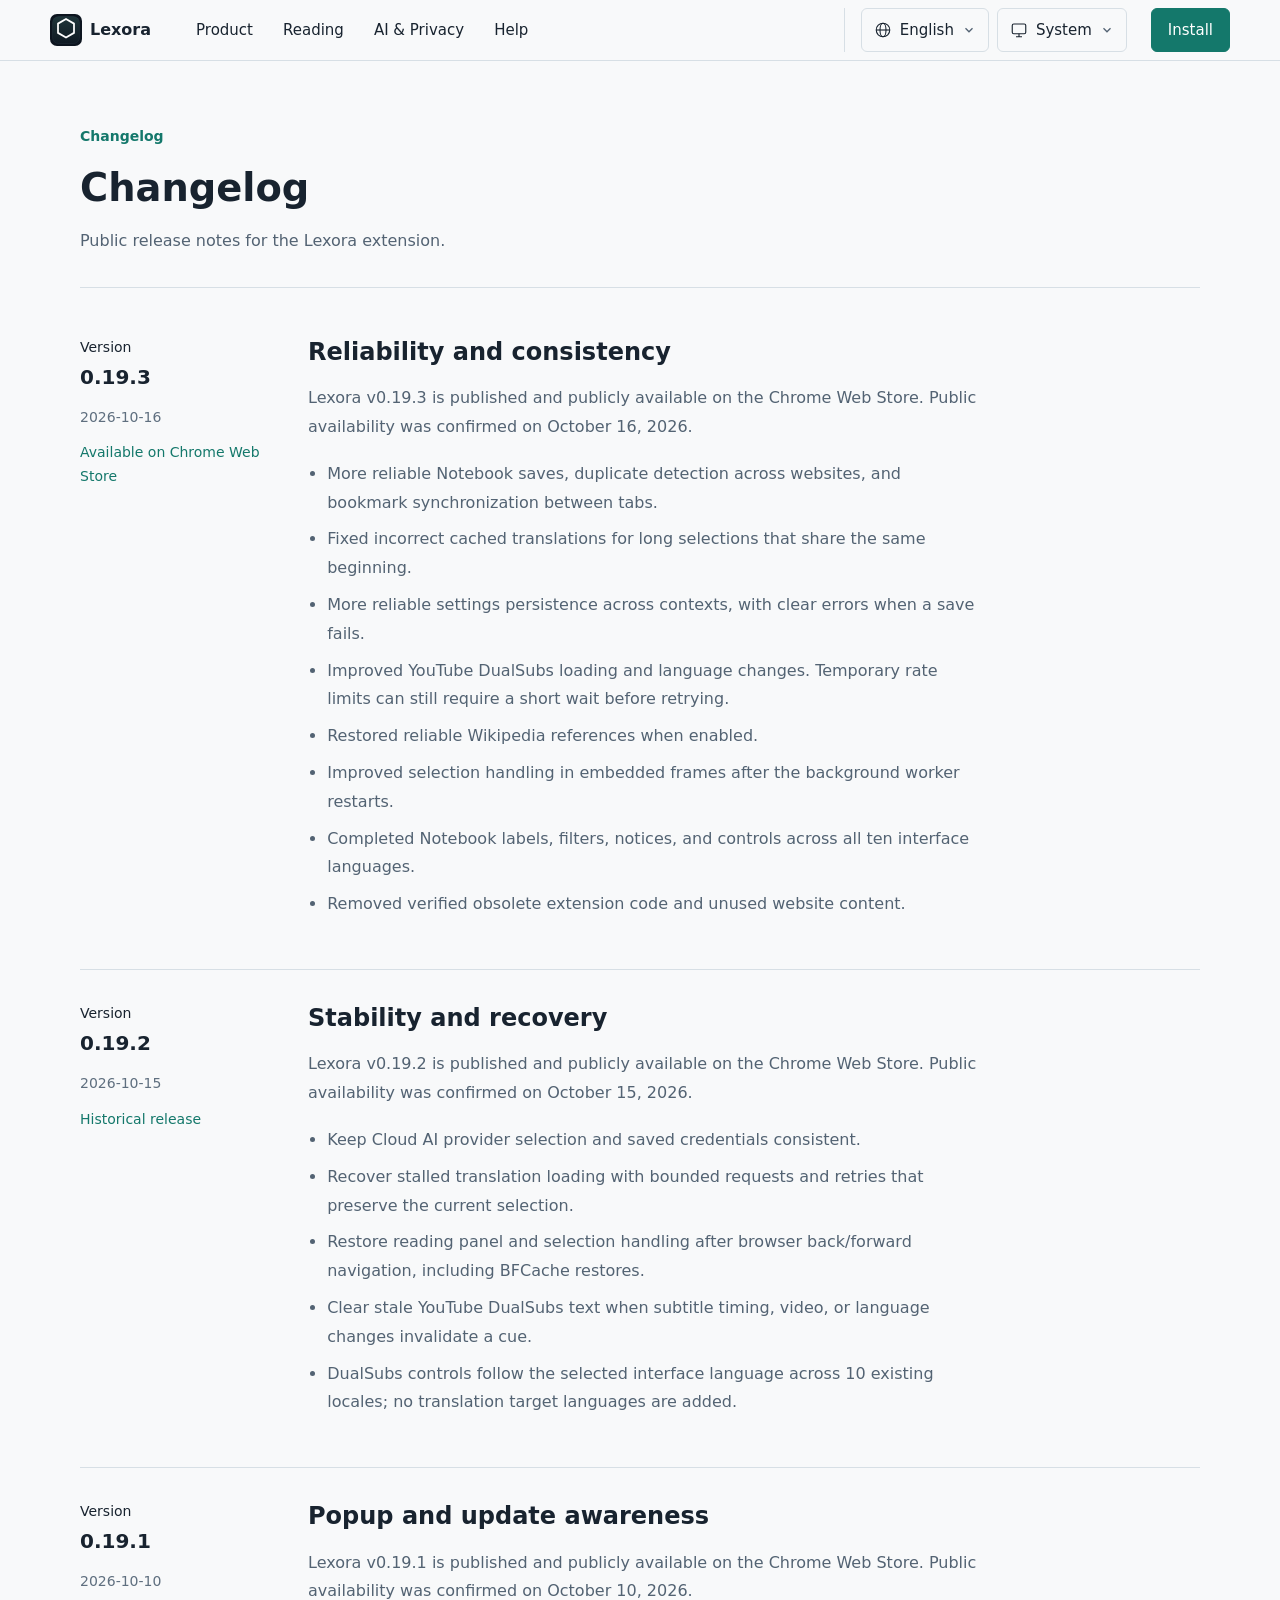
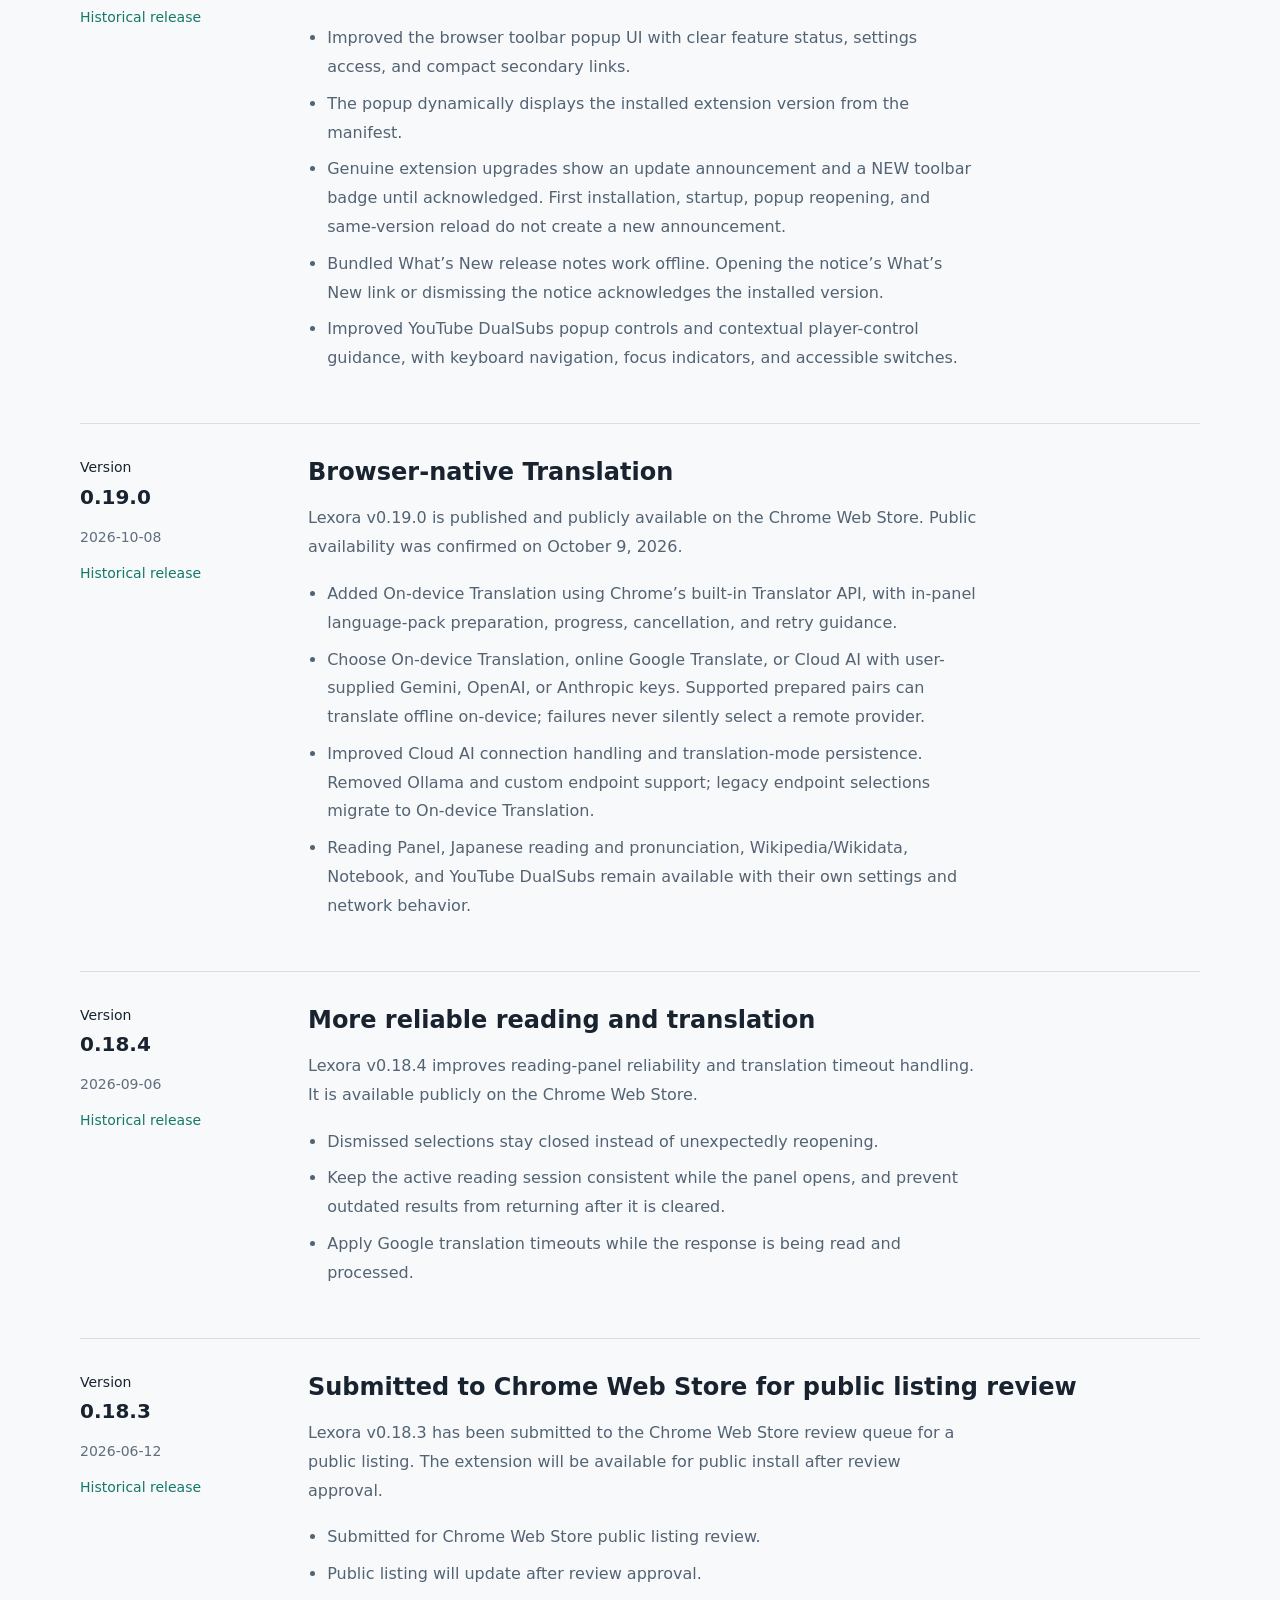
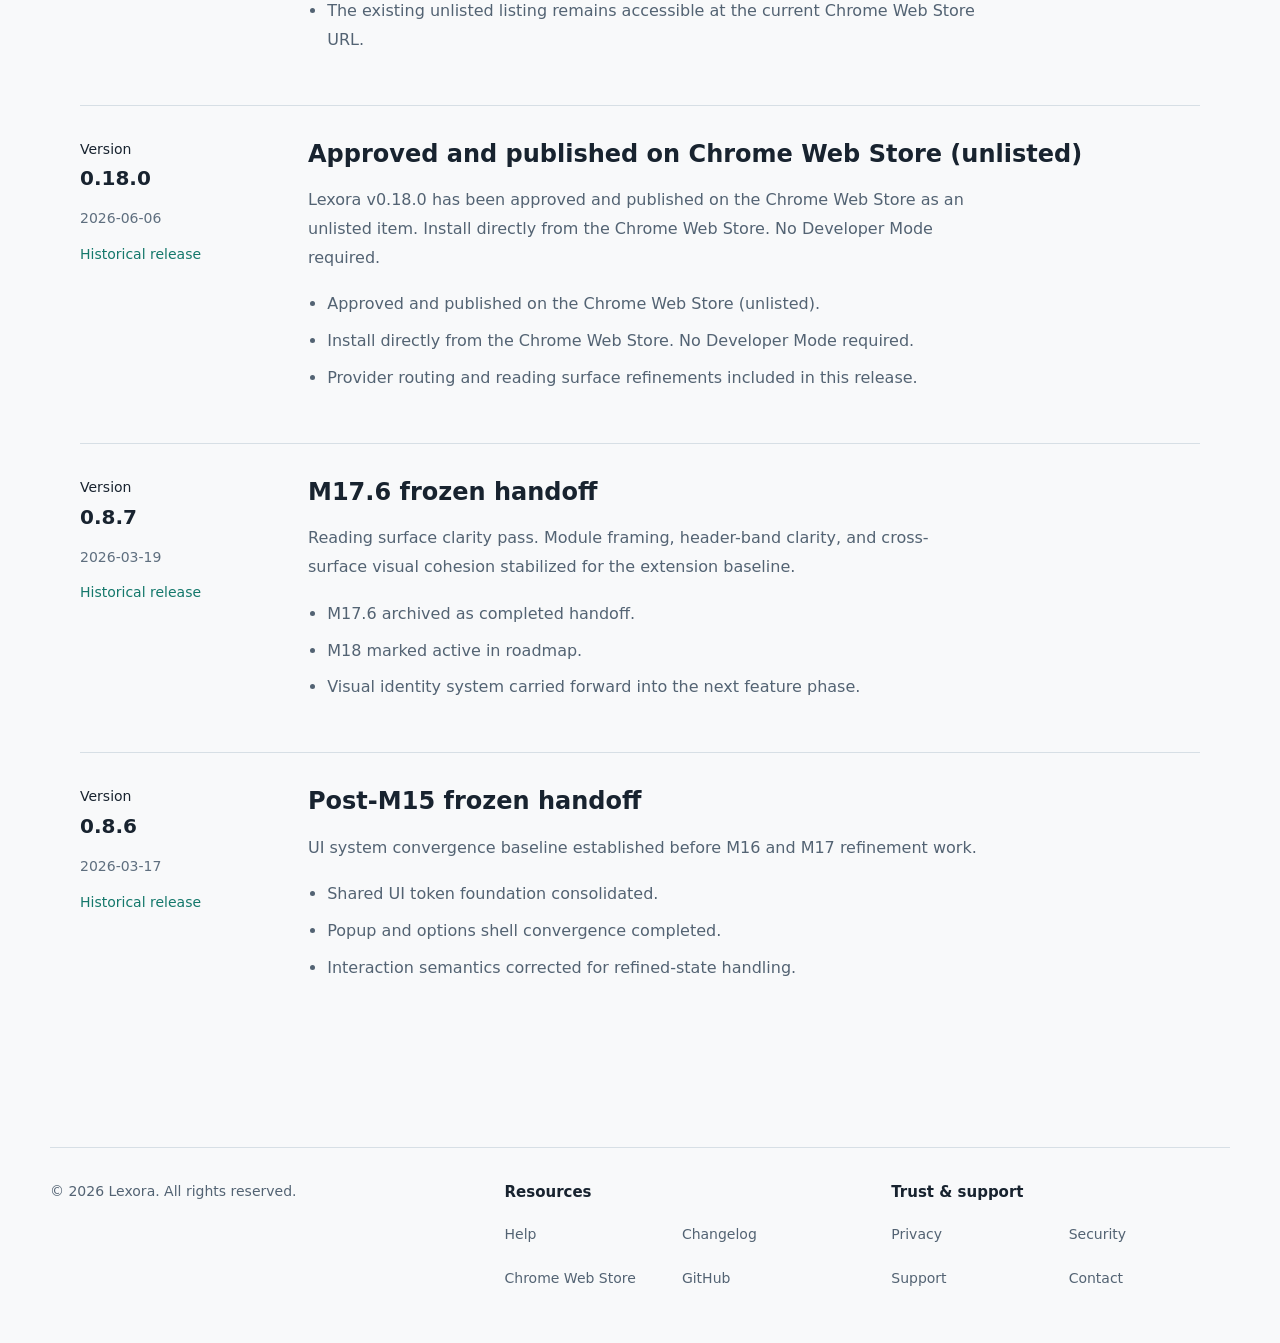
==== commit 42b82add: "deploy: publish lexora-site 258bb159c11fc31ff60565cff91693bb1fa8b43a" ====
--- a/changelog/index.html
+++ b/changelog/index.html
@@ -30,7 +30,7 @@
         };
       })();
     </script><meta property="og:type" content="website"><meta property="og:site_name" content="Lexora"><meta property="og:title" content="Lexora Changelog"><meta property="og:description" content="Public release notes for the Lexora browser extension."><meta property="og:url" content="https://lexora.sh/changelog/"><meta property="og:image" content="https://lexora.sh/og-default.svg"><meta name="twitter:card" content="summary_large_image"><meta name="twitter:title" content="Lexora Changelog"><meta name="twitter:description" content="Public release notes for the Lexora browser extension."><meta name="twitter:image" content="https://lexora.sh/og-default.svg"><link rel="canonical" href="https://lexora.sh/changelog/"><link rel="icon" href="/favicon.svg" type="image/svg+xml"><style>.trust-layout{display:grid;grid-template-columns:minmax(0,.65fr) minmax(0,1.35fr);gap:var(--space-16);align-items:start}.trust-contents ul{list-style:none;padding:0;margin:0}.trust-contents a,.trust-links a{display:inline-flex;align-items:center;min-height:44px;color:var(--color-brand);text-decoration:underline;text-underline-offset:4px;overflow-wrap:anywhere}.trust-contents li{margin-bottom:var(--space-2)}.trust-prose section{margin-bottom:var(--space-12);scroll-margin-top:160px}.trust-prose section:last-child{margin-bottom:0}.trust-prose li{margin-bottom:var(--space-3)}.trust-prose h2,.release-notes h2{overflow-wrap:anywhere}.trust-prose a{display:inline-block;padding-block:var(--space-2)}.support-start{margin-bottom:var(--space-12)}.support-start h2{margin:0 0 var(--space-3);font-size:var(--type-h2)}.trust-links{display:flex;flex-wrap:wrap;gap:var(--space-6)}.release-entry{display:grid;grid-template-columns:minmax(0,.45fr) minmax(0,1.55fr);gap:var(--space-12);padding-block:var(--space-12);border-top:1px solid var(--color-border)}.release-entry:first-child{border-top:2px solid var(--color-brand)}.release-meta p{margin:0 0 var(--space-3)}.release-meta time{color:var(--color-muted)}.release-meta .release-state{margin-top:var(--space-3);color:var(--color-brand);font-size:var(--type-small)}.release-notes li{margin-bottom:var(--space-2)}@media(max-width:900px){.trust-layout,.release-entry{grid-template-columns:1fr;gap:var(--space-8)}.trust-contents{border-bottom:1px solid var(--color-border);padding-bottom:var(--space-6)}.release-meta{display:flex;flex-wrap:wrap;align-items:baseline;gap:var(--space-3) var(--space-6)}.release-meta p,.release-meta .release-state{margin:0}}.utility-page .trust-layout{grid-template-columns:minmax(0,220px) minmax(0,1fr);gap:var(--space-12)}.utility-page .trust-contents{font-size:var(--type-small)}.utility-page .trust-contents li{margin-bottom:var(--space-1)}.utility-page .trust-prose section{padding-bottom:var(--space-8);margin-bottom:var(--space-8);border-bottom:1px solid var(--color-border)}.utility-page .trust-prose section:last-child{padding-bottom:0;margin-bottom:0;border-bottom:0}.utility-page .trust-prose a{display:inline;padding:0}.utility-page .support-start{padding-bottom:var(--space-6);margin-bottom:var(--space-8);border-bottom:1px solid var(--color-border)}.utility-page .release-entry{grid-template-columns:minmax(0,180px) minmax(0,1fr);gap:var(--space-12);padding-block:var(--space-8)}.utility-page .release-entry:first-child{border-top:0;padding-top:0}.utility-page .release-meta{font-size:var(--type-small)}.utility-page .release-meta strong{display:block;font-size:var(--type-h3);color:var(--color-text)}@media(max-width:900px){.utility-page .trust-layout,.utility-page .release-entry{grid-template-columns:minmax(0,1fr);gap:var(--space-6)}.utility-page .release-meta strong{display:inline}}
-</style><link rel="stylesheet" href="/assets/BaseLayout.DRJdhfl7.css"></head> <body> <a class="skip-link" href="#top" data-i18n="shell_skip">Skip to content</a> <header class="topbar"> <div class="wrap topbar-inner"> <a class="brand" href="/" aria-label="Lexora home" data-i18n-aria="shell_home"> <span class="brand-mark" aria-hidden="true"><img src="/logo-mark.svg" alt="" width="32" height="32"></span> <span>Lexora</span> </a> <button type="button" class="menu-toggle" aria-controls="site-nav" aria-expanded="false" data-i18n="shell_menu">Menu</button> <div id="site-nav" class="shell-panel"> <nav class="nav" aria-label="Primary" data-i18n-aria="shell_primary"> <a href="/" data-i18n="nav_product">Product</a><a href="/#reading-workflow" data-i18n="nav_reading">Reading</a><a href="/#ai-privacy" data-i18n="nav_ai_privacy">AI &amp; Privacy</a><a href="/help" data-i18n="shell_help">Help</a> </nav> <div class="shell-utilities"> <div class="shell-preference" data-preference> <button class="preference-trigger" type="button" aria-expanded="false" aria-controls="locale-options" aria-labelledby="locale-label locale-current" data-preference-trigger> <span id="locale-label" class="visually-hidden" data-i18n="shell_language">Language</span> <svg class="preference-icon" viewBox="0 0 24 24" width="18" height="18" fill="none" stroke="currentColor" stroke-width="1.5" aria-hidden="true"><circle cx="12" cy="12" r="9"></circle><ellipse cx="12" cy="12" rx="4" ry="9"></ellipse><path d="M3 12h18"></path></svg><span id="locale-current" data-locale-current>English</span><span data-locale-compact aria-hidden="true">EN</span><svg class="preference-chevron" viewBox="0 0 16 16" width="14" height="14" fill="none" stroke="currentColor" stroke-width="1.5" aria-hidden="true"><path d="m4 6 4 4 4-4"></path></svg> </button> <div id="locale-options" class="preference-options" role="group" aria-label="Language" data-i18n-aria="shell_language" hidden> <button type="button" data-lang-btn="en" lang="en" aria-pressed="false">English</button><button type="button" data-lang-btn="vi" lang="vi" aria-pressed="false">Tiếng Việt</button><button type="button" data-lang-btn="ja" lang="ja" aria-pressed="false">日本語</button><button type="button" data-lang-btn="ko" lang="ko" aria-pressed="false">한국어</button> </div> </div> <div class="shell-preference" data-preference> <button class="preference-trigger" type="button" aria-expanded="false" aria-controls="theme-options" aria-labelledby="appearance-label theme-current" data-preference-trigger> <span id="appearance-label" class="visually-hidden" data-i18n="shell_appearance">Appearance</span> <svg class="preference-icon" viewBox="0 0 24 24" width="18" height="18" fill="none" stroke="currentColor" stroke-width="1.5" aria-hidden="true"><rect x="3" y="4" width="18" height="13" rx="2"></rect><path d="M8 21h8m-4-4v4"></path></svg><span id="theme-current" data-theme-current data-i18n="shell_theme_system">System</span><svg class="preference-chevron" viewBox="0 0 16 16" width="14" height="14" fill="none" stroke="currentColor" stroke-width="1.5" aria-hidden="true"><path d="m4 6 4 4 4-4"></path></svg> </button> <div id="theme-options" class="preference-options" role="group" aria-label="Appearance" data-i18n-aria="shell_appearance" hidden> <button type="button" data-theme-option="system" aria-pressed="false" data-i18n="shell_theme_system">System</button> <button type="button" data-theme-option="light" aria-pressed="false" data-i18n="shell_theme_light">Light</button> <button type="button" data-theme-option="dark" aria-pressed="false" data-i18n="shell_theme_dark">Dark</button> </div> </div> </div> <a class="btn btn-primary shell-install" href="/install" data-i18n="nav_install">Install</a> </div> </div> </header> <script>
+</style><link rel="stylesheet" href="/assets/BaseLayout.CO9qLpp7.css"></head> <body> <a class="skip-link" href="#top" data-i18n="shell_skip">Skip to content</a> <header class="topbar"> <div class="wrap topbar-inner"> <a class="brand" href="/" aria-label="Lexora home" data-i18n-aria="shell_home"> <span class="brand-mark" aria-hidden="true"><img src="/logo-mark.svg" alt="" width="32" height="32"></span> <span>Lexora</span> </a> <button type="button" class="menu-toggle" aria-controls="site-nav" aria-expanded="false" data-i18n="shell_menu">Menu</button> <div id="site-nav" class="shell-panel"> <nav class="nav" aria-label="Primary" data-i18n-aria="shell_primary"> <a href="/" data-i18n="nav_product">Product</a><a href="/#reading-workflow" data-i18n="nav_reading">Reading</a><a href="/#ai-privacy" data-i18n="nav_ai_privacy">AI &amp; Privacy</a><a href="/help" data-i18n="shell_help">Help</a> </nav> <div class="shell-utilities"> <div class="shell-preference" data-preference> <button class="preference-trigger" type="button" aria-expanded="false" aria-controls="locale-options" aria-labelledby="locale-label locale-current" data-preference-trigger> <span id="locale-label" class="visually-hidden" data-i18n="shell_language">Language</span> <svg class="preference-icon" viewBox="0 0 24 24" width="18" height="18" fill="none" stroke="currentColor" stroke-width="1.5" aria-hidden="true"><circle cx="12" cy="12" r="9"></circle><ellipse cx="12" cy="12" rx="4" ry="9"></ellipse><path d="M3 12h18"></path></svg><span id="locale-current" data-locale-current>English</span><span data-locale-compact aria-hidden="true">EN</span><svg class="preference-chevron" viewBox="0 0 16 16" width="14" height="14" fill="none" stroke="currentColor" stroke-width="1.5" aria-hidden="true"><path d="m4 6 4 4 4-4"></path></svg> </button> <div id="locale-options" class="preference-options" role="group" aria-label="Language" data-i18n-aria="shell_language" hidden> <button type="button" data-lang-btn="en" lang="en" aria-pressed="false">English</button><button type="button" data-lang-btn="vi" lang="vi" aria-pressed="false">Tiếng Việt</button><button type="button" data-lang-btn="ja" lang="ja" aria-pressed="false">日本語</button><button type="button" data-lang-btn="ko" lang="ko" aria-pressed="false">한국어</button> </div> </div> <div class="shell-preference" data-preference> <button class="preference-trigger" type="button" aria-expanded="false" aria-controls="theme-options" aria-labelledby="appearance-label theme-current" data-preference-trigger> <span id="appearance-label" class="visually-hidden" data-i18n="shell_appearance">Appearance</span> <svg class="preference-icon" viewBox="0 0 24 24" width="18" height="18" fill="none" stroke="currentColor" stroke-width="1.5" aria-hidden="true"><rect x="3" y="4" width="18" height="13" rx="2"></rect><path d="M8 21h8m-4-4v4"></path></svg><span id="theme-current" data-theme-current data-i18n="shell_theme_system">System</span><svg class="preference-chevron" viewBox="0 0 16 16" width="14" height="14" fill="none" stroke="currentColor" stroke-width="1.5" aria-hidden="true"><path d="m4 6 4 4 4-4"></path></svg> </button> <div id="theme-options" class="preference-options" role="group" aria-label="Appearance" data-i18n-aria="shell_appearance" hidden> <button type="button" data-theme-option="system" aria-pressed="false" data-i18n="shell_theme_system">System</button> <button type="button" data-theme-option="light" aria-pressed="false" data-i18n="shell_theme_light">Light</button> <button type="button" data-theme-option="dark" aria-pressed="false" data-i18n="shell_theme_dark">Dark</button> </div> </div> </div> <a class="btn btn-primary shell-install" href="/install" data-i18n="nav_install">Install</a> </div> </div> </header> <script>
 (function () {
   var header = document.querySelector('.topbar');
   var toggle = header.querySelector('.menu-toggle');
@@ -126,7 +126,7 @@
     else if (preference) preference.trigger.focus();
   });
 })();
-</script> <main id="top" tabindex="-1">  <div class="utility-page utility-page--wide"> <section class="page-hero"> <div class="wrap"> <div class="utility-heading"> <div class="utility-eyebrow">  <span data-i18n="shell_changelog">Changelog</span> </div> <div class="page-copy"> <h1 data-i18n="shell_changelog">Changelog</h1> <p data-i18n="release_intro">Public release notes for the Lexora extension.</p>  </div> </div> </div> </section> <section class="section-block"> <div class="wrap release-timeline"> <article class="release-entry" aria-labelledby="release-0.19.2"> <div class="release-meta"> <p><span data-i18n="release_version">Version</span> <strong>0.19.2</strong></p> <time datetime="2026-10-15">2026-10-15</time> <p class="release-state" data-i18n="release_current">Available on Chrome Web Store</p> </div> <div class="prose-shell release-notes"> <h2 id="release-0.19.2" data-i18n="release_192_title">Stability and recovery</h2> <p data-i18n="release_192_summary">Lexora v0.19.2 is published and publicly available on the Chrome Web Store. Public availability was confirmed on October 15, 2026.</p> <ul><li data-i18n="release_192_0">Keep Cloud AI provider selection and saved credentials consistent.</li><li data-i18n="release_192_1">Recover stalled translation loading with bounded requests and retries that preserve the current selection.</li><li data-i18n="release_192_2">Restore reading panel and selection handling after browser back/forward navigation, including BFCache restores.</li><li data-i18n="release_192_3">Clear stale YouTube DualSubs text when subtitle timing, video, or language changes invalidate a cue.</li><li data-i18n="release_192_4">DualSubs controls follow the selected interface language across 10 existing locales; no translation target languages are added.</li></ul> </div> </article><article class="release-entry" aria-labelledby="release-0.19.1"> <div class="release-meta"> <p><span data-i18n="release_version">Version</span> <strong>0.19.1</strong></p> <time datetime="2026-10-10">2026-10-10</time> <p class="release-state" data-i18n="release_historical">Historical release</p> </div> <div class="prose-shell release-notes"> <h2 id="release-0.19.1" data-i18n="release_191_title">Popup and update awareness</h2> <p data-i18n="release_191_summary">Lexora v0.19.1 is published and publicly available on the Chrome Web Store. Public availability was confirmed on October 10, 2026.</p> <ul><li data-i18n="release_191_0">Improved the browser toolbar popup UI with clear feature status, settings access, and compact secondary links.</li><li data-i18n="release_191_1">The popup dynamically displays the installed extension version from the manifest.</li><li data-i18n="release_191_2">Genuine extension upgrades show an update announcement and a NEW toolbar badge until acknowledged. First installation, startup, popup reopening, and same-version reload do not create a new announcement.</li><li data-i18n="release_191_3">Bundled What’s New release notes work offline. Opening the notice’s What’s New link or dismissing the notice acknowledges the installed version.</li><li data-i18n="release_191_4">Improved YouTube DualSubs popup controls and contextual player-control guidance, with keyboard navigation, focus indicators, and accessible switches.</li></ul> </div> </article><article class="release-entry" aria-labelledby="release-0.19.0"> <div class="release-meta"> <p><span data-i18n="release_version">Version</span> <strong>0.19.0</strong></p> <time datetime="2026-10-08">2026-10-08</time> <p class="release-state" data-i18n="release_historical">Historical release</p> </div> <div class="prose-shell release-notes"> <h2 id="release-0.19.0" data-i18n="release_190_title">Browser-native Translation</h2> <p data-i18n="release_190_summary">Lexora v0.19.0 is published and publicly available on the Chrome Web Store. Public availability was confirmed on October 9, 2026.</p> <ul><li data-i18n="release_190_0">Added On-device Translation using Chrome’s built-in Translator API, with in-panel language-pack preparation, progress, cancellation, and retry guidance.</li><li data-i18n="release_190_1">Choose On-device Translation, online Google Translate, or Cloud AI with user-supplied Gemini, OpenAI, or Anthropic keys. Supported prepared pairs can translate offline on-device; failures never silently select a remote provider.</li><li data-i18n="release_190_2">Improved Cloud AI connection handling and translation-mode persistence. Removed Ollama and custom endpoint support; legacy endpoint selections migrate to On-device Translation.</li><li data-i18n="release_190_3">Reading Panel, Japanese reading and pronunciation, Wikipedia/Wikidata, Notebook, and YouTube DualSubs remain available with their own settings and network behavior.</li></ul> </div> </article><article class="release-entry" aria-labelledby="release-0.18.4"> <div class="release-meta"> <p><span data-i18n="release_version">Version</span> <strong>0.18.4</strong></p> <time datetime="2026-09-06">2026-09-06</time> <p class="release-state" data-i18n="release_historical">Historical release</p> </div> <div class="prose-shell release-notes"> <h2 id="release-0.18.4" data-i18n="release_184_title">More reliable reading and translation</h2> <p data-i18n="release_184_summary">Lexora v0.18.4 improves reading-panel reliability and translation timeout handling. It is available publicly on the Chrome Web Store.</p> <ul><li data-i18n="release_184_0">Dismissed selections stay closed instead of unexpectedly reopening.</li><li data-i18n="release_184_1">Keep the active reading session consistent while the panel opens, and prevent outdated results from returning after it is cleared.</li><li data-i18n="release_184_2">Apply Google translation timeouts while the response is being read and processed.</li></ul> </div> </article><article class="release-entry" aria-labelledby="release-0.18.3"> <div class="release-meta"> <p><span data-i18n="release_version">Version</span> <strong>0.18.3</strong></p> <time datetime="2026-06-12">2026-06-12</time> <p class="release-state" data-i18n="release_historical">Historical release</p> </div> <div class="prose-shell release-notes"> <h2 id="release-0.18.3" data-i18n="release_183_title">Submitted to Chrome Web Store for public listing review</h2> <p data-i18n="release_183_summary">Lexora v0.18.3 has been submitted to the Chrome Web Store review queue for a public listing. The extension will be available for public install after review approval.</p> <ul><li data-i18n="release_183_0">Submitted for Chrome Web Store public listing review.</li><li data-i18n="release_183_1">Public listing will update after review approval.</li><li data-i18n="release_183_2">The existing unlisted listing remains accessible at the current Chrome Web Store URL.</li></ul> </div> </article><article class="release-entry" aria-labelledby="release-0.18.0"> <div class="release-meta"> <p><span data-i18n="release_version">Version</span> <strong>0.18.0</strong></p> <time datetime="2026-06-06">2026-06-06</time> <p class="release-state" data-i18n="release_historical">Historical release</p> </div> <div class="prose-shell release-notes"> <h2 id="release-0.18.0" data-i18n="release_180_title">Approved and published on Chrome Web Store (unlisted)</h2> <p data-i18n="release_180_summary">Lexora v0.18.0 has been approved and published on the Chrome Web Store as an unlisted item. Install directly from the Chrome Web Store. No Developer Mode required.</p> <ul><li data-i18n="release_180_0">Approved and published on the Chrome Web Store (unlisted).</li><li data-i18n="release_180_1">Install directly from the Chrome Web Store. No Developer Mode required.</li><li data-i18n="release_180_2">Provider routing and reading surface refinements included in this release.</li></ul> </div> </article><article class="release-entry" aria-labelledby="release-0.8.7"> <div class="release-meta"> <p><span data-i18n="release_version">Version</span> <strong>0.8.7</strong></p> <time datetime="2026-03-19">2026-03-19</time> <p class="release-state" data-i18n="release_historical">Historical release</p> </div> <div class="prose-shell release-notes"> <h2 id="release-0.8.7" data-i18n="release_87_title">M17.6 frozen handoff</h2> <p data-i18n="release_87_summary">Reading surface clarity pass. Module framing, header-band clarity, and cross-surface visual cohesion stabilized for the extension baseline.</p> <ul><li data-i18n="release_87_0">M17.6 archived as completed handoff.</li><li data-i18n="release_87_1">M18 marked active in roadmap.</li><li data-i18n="release_87_2">Visual identity system carried forward into the next feature phase.</li></ul> </div> </article><article class="release-entry" aria-labelledby="release-0.8.6"> <div class="release-meta"> <p><span data-i18n="release_version">Version</span> <strong>0.8.6</strong></p> <time datetime="2026-03-17">2026-03-17</time> <p class="release-state" data-i18n="release_historical">Historical release</p> </div> <div class="prose-shell release-notes"> <h2 id="release-0.8.6" data-i18n="release_86_title">Post-M15 frozen handoff</h2> <p data-i18n="release_86_summary">UI system convergence baseline established before M16 and M17 refinement work.</p> <ul><li data-i18n="release_86_0">Shared UI token foundation consolidated.</li><li data-i18n="release_86_1">Popup and options shell convergence completed.</li><li data-i18n="release_86_2">Interaction semantics corrected for refined-state handling.</li></ul> </div> </article> </div> </section> </div>  </main> <footer class="footer"> <div class="wrap footer-inner"> <div>&copy; 2026 Lexora. <span data-i18n="footer_rights">All rights reserved.</span></div> <div class="footer-group"> <strong data-i18n="shell_resources">Resources</strong> <div class="footer-links"> <a href="/help" data-i18n="shell_help">Help</a> <a href="/changelog" data-i18n="shell_changelog">Changelog</a> <a href="https://chromewebstore.google.com/detail/lexora-language-assistant/fbobmnpemmhjjloalogeaapfceefgopf" target="_blank" rel="noreferrer" data-i18n="footer_chrome">Chrome Web Store</a> <a href="https://github.com/lexora-project/lexora" target="_blank" rel="noreferrer">GitHub</a> </div> </div> <div class="footer-group"> <strong data-i18n="shell_trust">Trust & support</strong> <div class="footer-links"> <a href="/privacy" data-i18n="footer_privacy">Privacy</a> <a href="/security" data-i18n="footer_security">Security</a> <a href="/support" data-i18n="footer_support">Support</a> <a href="mailto:lexora.dev@proton.me" data-i18n="footer_contact">Contact</a> </div> </div> </div> </footer>  <script type="application/json" id="lx-i18n">{"defaultLocale":"en","locales":["en","vi","ja","ko"],"translations":{"en":{"release_192_title":"Stability and recovery","release_192_summary":"Lexora v0.19.2 is published and publicly available on the Chrome Web Store. Public availability was confirmed on October 15, 2026.","release_192_0":"Keep Cloud AI provider selection and saved credentials consistent.","release_192_1":"Recover stalled translation loading with bounded requests and retries that preserve the current selection.","release_192_2":"Restore reading panel and selection handling after browser back/forward navigation, including BFCache restores.","release_192_3":"Clear stale YouTube DualSubs text when subtitle timing, video, or language changes invalidate a cue.","release_192_4":"DualSubs controls follow the selected interface language across 10 existing locales; no translation target languages are added.","release_191_title":"Popup and update awareness","release_191_summary":"Lexora v0.19.1 is published and publicly available on the Chrome Web Store. Public availability was confirmed on October 10, 2026.","release_191_0":"Improved the browser toolbar popup UI with clear feature status, settings access, and compact secondary links.","release_191_1":"The popup dynamically displays the installed extension version from the manifest.","release_191_2":"Genuine extension upgrades show an update announcement and a NEW toolbar badge until acknowledged. First installation, startup, popup reopening, and same-version reload do not create a new announcement.","release_191_3":"Bundled What’s New release notes work offline. Opening the notice’s What’s New link or dismissing the notice acknowledges the installed version.","release_191_4":"Improved YouTube DualSubs popup controls and contextual player-control guidance, with keyboard navigation, focus indicators, and accessible switches.","v3_layer":"The reading layer","polish_sentence":"Meaning takes shape in the words around it.","polish_passage":"A familiar word can reveal something new. Read it in the wider passage, and the connections become clearer.","v3_concept":"Conceptual reading flow","v3_article":"The page you are reading","v3_selection":"A phrase worth understanding","v3_meaning":"Meaning","v3_context":"Context","v3_reading":"Reading","v3_layer_body":"A little clarity, right beside your selection.","v3_resume":"Back to the page. On with your reading.","v3_flow_title":"Select. Understand. Keep reading.","v3_flow_body":"Help appears where you need it. The page stays your destination.","v3_select":"Select","v3_understand":"Understand","v3_continue":"Keep reading","v3_continue_body":"Close the layer and return to the original page with a clearer understanding.","v3_context_title":"Not every selection asks the same question.","v3_context_body":"From a single term to a longer passage, explore meaning in context. Available assistance depends on the text, language, and your settings.","v3_term":"Term","v3_phrase":"Phrase","v3_sentence":"Sentence","v3_passage":"Passage","v3_grounding":"Meaning, pronunciation, reading, and reference context — as the selection calls for them.","v3_japanese":"Japanese reading","v3_japanese_title":"Stay close to the original.","v3_japanese_body":"Follow Japanese text with furigana and reading aids when available. Connect the original words to their reading and meaning, in your chosen language context.","v3_original":"Original text","v3_japanese_caption":"Original text and its reading, held together.","v3_cloud":"Cloud AI","v3_google":"Google Translate","v3_ondevice":"On-device Translation","v3_cloud_note":"Your API keys","v3_google_note":"Online translation","v3_ondevice_note":"Chrome language packs","v3_routing":"Three translation modes","v3_save_title":"Keep what matters.","v3_save_body":"Choose what to save to Notebook after reading. Saved items stay in this browser, ready to revisit or export as Markdown when you choose.","v3_saved_term":"A saved term","v3_saved_phrase":"A saved phrase","v3_saved_sentence":"A saved sentence","v3_export":"Revisit or export as Markdown","v3_trust_title":"Your reading. Your control.","v3_no_account":"No account required","v3_ondevice_available":"On-device Translation","v3_explicit":"Configured routing","v3_telemetry":"No hidden telemetry","help_network_title":"Automatic reading and network requests","help_network_body":"Wikipedia/Wikidata reference lookups, pronunciation, and Japanese reading may make network requests independently of translation mode. Automatic activation and pronunciation can trigger requests when enabled. Review those settings separately; choosing On-device Translation does not make every reading feature offline.","help_dualsubs_title":"YouTube DualSubs","help_dualsubs_body":"On supported YouTube videos, DualSubs displays original and translated captions. It is enabled by default and may load captions automatically from YouTube, including existing session cookies. Caption translation uses YouTube’s service independently of Reading Panel mode and Cloud AI keys. Turn it off in settings or player controls.","release_184_title":"More reliable reading and translation","release_184_summary":"Lexora v0.18.4 improves reading-panel reliability and translation timeout handling. It is available publicly on the Chrome Web Store.","release_184_0":"Dismissed selections stay closed instead of unexpectedly reopening.","release_184_1":"Keep the active reading session consistent while the panel opens, and prevent outdated results from returning after it is cleared.","release_184_2":"Apply Google translation timeouts while the response is being read and processed.","release_183_title":"Submitted to Chrome Web Store for public listing review","release_183_summary":"Lexora v0.18.3 has been submitted to the Chrome Web Store review queue for a public listing. The extension will be available for public install after review approval.","release_183_0":"Submitted for Chrome Web Store public listing review.","release_183_1":"Public listing will update after review approval.","release_183_2":"The existing unlisted listing remains accessible at the current Chrome Web Store URL.","release_180_title":"Approved and published on Chrome Web Store (unlisted)","release_180_summary":"Lexora v0.18.0 has been approved and published on the Chrome Web Store as an unlisted item. Install directly from the Chrome Web Store. No Developer Mode required.","release_180_0":"Approved and published on the Chrome Web Store (unlisted).","release_180_1":"Install directly from the Chrome Web Store. No Developer Mode required.","release_180_2":"Provider routing and reading surface refinements included in this release.","release_87_title":"M17.6 frozen handoff","release_87_summary":"Reading surface clarity pass. Module framing, header-band clarity, and cross-surface visual cohesion stabilized for the extension baseline.","release_87_0":"M17.6 archived as completed handoff.","release_87_1":"M18 marked active in roadmap.","release_87_2":"Visual identity system carried forward into the next feature phase.","release_86_title":"Post-M15 frozen handoff","release_86_summary":"UI system convergence baseline established before M16 and M17 refinement work.","release_86_0":"Shared UI token foundation consolidated.","release_86_1":"Popup and options shell convergence completed.","release_86_2":"Interaction semantics corrected for refined-state handling.","release_190_title":"Browser-native Translation","release_190_summary":"Lexora v0.19.0 is published and publicly available on the Chrome Web Store. Public availability was confirmed on October 9, 2026.","release_190_0":"Added On-device Translation using Chrome’s built-in Translator API, with in-panel language-pack preparation, progress, cancellation, and retry guidance.","release_190_1":"Choose On-device Translation, online Google Translate, or Cloud AI with user-supplied Gemini, OpenAI, or Anthropic keys. Supported prepared pairs can translate offline on-device; failures never silently select a remote provider.","release_190_2":"Improved Cloud AI connection handling and translation-mode persistence. Removed Ollama and custom endpoint support; legacy endpoint selections migrate to On-device Translation.","release_190_3":"Reading Panel, Japanese reading and pronunciation, Wikipedia/Wikidata, Notebook, and YouTube DualSubs remain available with their own settings and network behavior.","shell_appearance":"Appearance","shell_theme_system":"System","shell_theme_light":"Light","shell_theme_dark":"Dark","release_intro":"Public release notes for the Lexora extension.","release_version":"Version","release_current":"Available on Chrome Web Store","release_historical":"Historical release","guide_intro":"Install from the Chrome Web Store, then start with a selection on a web page.","guide_start":"Start reading","guide_select":"Select a word, phrase, or passage on a web page where Lexora is enabled.","guide_help":"Need a hand?","guide_help_body":"Use Help to get started, or contact Support if installation or reading does not work as expected.","guide_dev_enable":"Open this address in Chrome and enable Developer Mode.","guide_dev_load":"Choose Load unpacked, then select this folder inside the extracted package.","help_title":"Read with Lexora","help_intro":"A short guide to understanding selected text, using reading aids, and returning to saved items.","help_result_title":"Read the result in context","help_result_body":"Review the meaning or translation in the Lexora panel, then continue reading the original page. Available modules depend on the text, language, enabled features, and your settings.","help_reading_title":"Japanese readings and pronunciation","help_reading_body":"Use furigana when available to follow Japanese text. Pronunciation playback is available for supported languages; reading aids may vary with the selected text and settings.","help_save_title":"Save and return with Notebook","help_save_body":"Explicitly save a selection from the reading panel, then find it in Notebook in Lexora Options. Entries stay in this browser. Search, delete, or export them as Markdown when you choose. Saving is unavailable in incognito tabs.","help_provider_title":"Translation modes and references","help_provider_body":"In Options, choose On-device Translation, Google Translate (online, the default), or Cloud AI. On-device uses Chrome’s built-in Translator API; prepare browser-managed language packs in the Reading Panel. Availability depends on Chrome, the document, and the language pair. Supported prepared pairs work offline; failures never silently switch to a remote translation provider. Cloud AI uses your keys for Gemini, OpenAI, or Anthropic. Save keys in local or session storage; Test connection sends a fixed test phrase to the selected cloud provider.","help_trouble_title":"If something is missing","help_trouble_body":"Check page access, language pair, translation mode, and privacy settings in Options. For On-device Translation, follow the panel’s preparation progress or retry guidance; the API or pair may be unavailable. Online services need a connection. Contact Support with your installed version and steps tried, leaving out private text and credentials.","product_view_full":"View full screenshot","product_notebook_caption":"Return to saved items in Notebook, a separate Lexora Options surface. Saves stay in this browser; export is available when you choose.","product_notebook_alt":"Lexora Notebook with local-only storage information, search and filters, three saved Wikipedia items, and Markdown export.","product_ja_alt":"Japanese Wikipedia selection 人工知能 with Lexora showing furigana じんこうちのう and Vietnamese trí tuệ nhân tạo.","product_en_alt":"English Wikipedia text with “Artificial intelligence” selected and the Lexora panel showing “Trí tuệ nhân tạo”.","home_intro":"A browser companion for reading","home_title":"Understand more. Keep reading.","home_workflow_link":"See how it works","home_proof_caption":"English → Vietnamese lookup in the desktop Lexora reading panel.","home_workflow_title":"From a selection back to your reading","home_select":"Select what you want to understand","home_select_body":"Select a word, phrase, or passage on the page you are reading.","home_assist":"Check meaning in context","home_assist_body":"Explore meaning or translation, pronunciation or readings, and reference context. Available modules depend on the text, language, and your settings.","home_continue":"Continue, or save for later","home_continue_body":"Return to the page, or explicitly save a selection to Notebook to revisit it later.","home_languages_title":"Two reading contexts, one familiar flow","home_english":"English → Vietnamese","home_english_body":"Read an English page with Vietnamese as your target language. Check selected text in context and use pronunciation support when available.","home_japanese":"Japanese → Vietnamese","home_japanese_body":"Read Japanese with Vietnamese as your target language. Furigana and related reading aids can help you follow the original text when available.","home_english_caption":"Selected “Artificial intelligence” with the Vietnamese result “Trí tuệ nhân tạo”.","home_japanese_caption":"Selected 人工知能, its reading じんこうちのう, and a Vietnamese result in Lexora.","home_trust_title":"Your reading, your settings","home_trust_body":"Review translation and privacy settings alongside automatic reading workflows. Wikipedia/Wikidata, pronunciation, Japanese reading, and YouTube subtitles can make separate network requests, even with On-device Translation selected. API keys stay in your chosen local or session storage and authenticate provider requests directly.","home_ai_title":"Choose how you translate","home_ai_body":"In v0.19.2, choose On-device Translation with Chrome’s built-in Translator API and browser-managed language packs, online Google Translate, or Cloud AI with Gemini, OpenAI, or Anthropic and your own API keys. Supported prepared language pairs can translate offline on-device. On-device failures never silently switch to a remote translation provider.","home_install_title":"Bring Lexora to your next read","home_release":"Product version · Available","shell_menu":"Menu","shell_skip":"Skip to content","shell_primary":"Primary","shell_language":"Language","shell_home":"Lexora home","shell_resources":"Resources","shell_help":"Help","shell_changelog":"Changelog","shell_trust":"Trust & support","nav_product":"Product","nav_reading":"Reading","nav_ai_privacy":"AI & Privacy","nav_install":"Install","nav_privacy":"Privacy","nav_support":"Support","nav_github":"GitHub","hero_eyebrow":"v0.19.2 · Available on Chrome Web Store","hero_h1":"AI-assisted multilingual reading layer for your browser.","hero_lead":"Lexora helps you understand selected web content in context without leaving the page.","hero_cta_install":"Install from Chrome Web Store","hero_cta_project":"View project","hero_signal_label":"Current status","hero_signal_title":"A focused reading layer, not a crowded utility stack.","hero_signal_copy":"The goal is clear comprehension: selected text, contextual explanation, and an interface that stays out of the reading flow.","pill_reading":"Reading","pill_translation":"Translation","pill_explanation":"Explanation","pill_multilingual":"Multilingual","manifesto_kicker":"Manifesto","manifesto_title":"Built to reduce friction, not add another layer of it.","manifesto_body_0":"Lexora is being shaped as a focused reading environment rather than a crowded utility stack. The direction is deliberate: faster comprehension, cleaner context, and tooling that stays out of the way when the work matters.","manifesto_body_1":"This is not a race to look loud. It is a quiet push toward a sharper reading and translation layer that respects focus, precision, and long-session usability.","status_kicker":"Status","status_h2":"v0.19.2 is publicly available.","status_body":"Lexora v0.19.2 is published and publicly available on the Chrome Web Store. Public availability was confirmed on October 15, 2026.","si_0_title":"Build state","si_0_body":"Lexora v0.19.2 is published and publicly available on the Chrome Web Store. Public availability was confirmed on October 15, 2026.","si_1_title":"Public website","si_1_body":"Lexora v0.19.2 is published and publicly available on the Chrome Web Store. Public availability was confirmed on October 15, 2026.","si_2_title":"Install","si_2_body":"Install Lexora from the Chrome Web Store. No Developer Mode or manual steps required.","hm_0_title":"Reading-first","hm_0_body":"Built around comprehension flow rather than settings clutter.","hm_1_title":"Context-aware","hm_1_body":"Designed for selected text, surrounding meaning, and clear explanations.","hm_2_title":"Release posture","hm_2_body":"Lexora v0.19.2 is published and publicly available on the Chrome Web Store. Public availability was confirmed on October 15, 2026.","features_kicker":"Core features","features_h2":"Understand selected web content without leaving the page.","feat_0_title":"Contextual translation","feat_0_body":"Translate selected text without breaking reading flow. Lexora foregrounds context, not raw string conversion.","feat_1_title":"Explanation lane","feat_1_body":"Explain terms, phrases, and passages according to the selected text and the surrounding reading context.","feat_2_title":"Wikipedia grounding","feat_2_body":"Bring relevant entity context into the same reading surface so you do not have to scatter attention across tabs.","feat_3_title":"Pronunciation and TTS","feat_3_body":"Help users check pronunciation while reading English, Vietnamese, and Japanese.","feat_4_title":"Japanese reading support","feat_4_body":"Expose furigana and related reading aids as part of a disciplined language-reading workflow.","feat_5_title":"Privacy controls","feat_5_body":"Outbound text paths, optional provider routing, and redaction options are documented clearly and configured by the user.","trust_kicker":"Privacy & trust","trust_h2":"A clear product surface builds trust.","trust_intro":"No account-first funnel. No overclaiming. The website mirrors the extension's posture: precise, restrained, and reading-first.","trust_0_title":"Tool-first product","trust_0_body":"Lexora helps people understand selected content quickly without forcing account creation or marketing steps into the workflow.","trust_1_title":"Clear outbound-data paths","trust_1_body":"Translation can run on-device or use Google Translate or supported Cloud AI. Enabled reference, pronunciation, reading, and subtitle features have separate network behavior.","trust_2_title":"Operational honesty","trust_2_body":"Lexora v0.19.2 is published and publicly available on the Chrome Web Store. Public availability was confirmed on October 15, 2026.","install_hero_badge":"Install","install_hero_title":"Install Lexora","install_hero_body":"Lexora is available on the Chrome Web Store. Install in seconds with no Developer Mode or manual steps required.","install_store_kicker":"Chrome Web Store: recommended","install_store_title":"Install from the Chrome Web Store.","install_store_body":"Install the currently published Lexora version from the Chrome Web Store using the link below. No Developer Mode required.","install_notice_title":"v0.19.2 is publicly available","install_notice_body":"Lexora v0.19.2 is published and publicly available on the Chrome Web Store. Public availability was confirmed on October 15, 2026.","install_store_cta":"Open Chrome Web Store","install_chrome_step_0":"Open the Chrome Web Store listing for Lexora.","install_chrome_step_1":"Click \"Add to Chrome\" and confirm the permissions prompt.","install_chrome_step_2":"Pin the Lexora icon to the Chrome toolbar for quick access.","install_chrome_step_3":"Select text on any web page to open the Lexora reading panel.","install_dev_kicker":"Developer Mode: contributors only","install_dev_title":"For contributors and local development.","install_dev_body":"Developer Mode installation is intended for contributors and local development only. Normal users should install from the Chrome Web Store above.","install_current_version_label":"Product version","install_store_status_label":"Store status","install_store_status_value":"v0.19.2 published — public","install_dev_section_title":"Developer Mode install: contributors only","install_dev_section_body":"These steps are for contributors building and testing Lexora locally. Normal users should use the Chrome Web Store.","install_dev_step_0":"Obtain the extension package from the project maintainer.","install_dev_step_1":"Extract the package to a local folder.","install_dev_step_2":"Open chrome://extensions in Chrome and enable Developer Mode.","install_dev_step_3":"Click Load unpacked and select the dist/ folder from the extracted package.","install_dev_step_4":"Open the extension options page to configure languages, providers, and privacy settings.","privacy_hero_badge":"Privacy","privacy_hero_title":"Privacy","privacy_hero_body":"Lexora is explicit about where your text goes and what happens to it.","privacy_version":"Policy for Lexora v0.19.0 · Updated October 9, 2026.","privacy_process_title":"What Lexora processes","privacy_process_body":"Lexora processes selected text and bounded reading context to provide translation, reading assistance, and pronunciation. Depending on the feature, context can include nearby text, a page or section title, and relevant link information. It does not collect a passive browsing history or upload whole pages for translation.","privacy_process_trigger":"In the default Confirm mode, you select text and click the Lexora chip to open the panel. If you choose automatic activation, selecting text opens the panel and starts enabled features automatically. Enabled Wikipedia lookup, automatic pronunciation, and YouTube DualSubs can make requests within their workflows without a separate click for every request.","privacy_where_title":"Three translation modes","privacy_where_body":"Your translation mode controls the translation route. Other enabled features have their own network behavior.","privacy_where_local_label":"On-device Translation","privacy_where_local_body":"Translation runs locally in the Reading Panel using Chrome’s Translator API. Translation text is not sent to a remote translation provider, and errors do not trigger remote translation fallback. Chrome may download browser-managed language packs when you prepare a supported language pair. This mode does not make Wikipedia, pronunciation, or YouTube offline.","privacy_where_translation_label":"Google Translate","privacy_where_translation_body":"Selected text is sent directly to Google’s translation service (translate.googleapis.com), along with source and target language information. This mode does not require or load Cloud AI keys.","privacy_where_cloud_label":"Cloud AI","privacy_where_cloud_body":"Optional translation sends selected text and relevant bounded context, such as nearby text, page or section titles, and glossary hints, directly to the selected OpenAI, Google Gemini, or Anthropic provider over HTTPS using your own API key. Only the selected provider and its key in the chosen storage mode are used. A missing key produces a configuration error; Cloud AI does not silently switch providers or fall back to Google Translate.","privacy_where_note":"Google Translate is the default translation mode. On-device and Google translation do not use Cloud AI credentials. Test connection is a separate action that sends fixed test text to the chosen cloud provider using your key. Lexora does not operate a server or proxy for these requests.","privacy_services_title":"Other reading services","privacy_where_public_label":"Wikipedia and Wikidata","privacy_where_public_body":"When Wikipedia is enabled, selection-derived search terms, article titles, or relevant Wikipedia links can be sent to Wikipedia to retrieve reference context. Wikidata receives entity identifiers (QIDs) to find articles in other languages. Resolution can make several requests automatically; some lookup or excerpt translation paths also use Google Translate independently of the selected translation mode.","privacy_speech_label":"Pronunciation and Japanese reading","privacy_speech_body":"Audio playback can send source or translated text to Google TTS (translate.googleapis.com or translate.google.com). Automatic pronunciation can do this when enabled. A browser speech fallback may use a local or remote voice, depending on the browser and voice. Japanese reading fallback can send text to Google’s service.","privacy_local_label":"Local reading aids","privacy_local_body":"Bundled Japanese tokenization, furigana, and English IPA lookup run locally. Panel rendering and subtitle synchronization also run locally.","privacy_youtube_title":"YouTube DualSubs","privacy_youtube_body":"On YouTube, DualSubs reads video and caption-track information and fetches source and translated captions from YouTube’s timedtext service. Requests include video/track identifiers and language choices and can include your existing YouTube session cookies. DualSubs is enabled by default and can load captions automatically on supported video pages; you can turn it off in settings or the player controls. Caption translation uses YouTube’s service independently of the Reading Panel translation mode and Cloud AI keys. Caption cues are held in the page session for display and synchronization, rather than uploaded to Lexora.","privacy_storage_title":"API keys, storage, and retention","privacy_storage_keys":"Settings and DualSubs preferences are stored in chrome.storage.local in your browser profile. User-provided Cloud AI keys are stored separately in chrome.storage.local (persistent, the default) or chrome.storage.session (temporary for the browser session), according to your choice. Lexora does not sync these through chrome.storage.sync. Keys authenticate requests directly to the relevant provider; they are not sent to Lexora. You can clear saved keys in settings. Browser extension storage is not an encrypted password vault.","privacy_storage_notebook":"Notebook saves are explicit. Entries contain selected text, translation, language pair, selection type, source hostname, and saved date, plus optional explanation, a bounded context snippet, and review metadata. Entries remain in local extension storage until deleted or the extension is removed. You can delete individual entries or all entries, or export Markdown locally. Export excludes full page URLs, page titles, API keys, and diagnostics. Saving from incognito tabs is blocked. Exported files remain under your control and are not removed when you delete Notebook entries.","privacy_storage_cache":"Reading results, translations, lookup data, and subtitle cues may be held in temporary in-memory caches or active UI state. Cache lifetimes vary by feature; Lexora does not promise immediate erasure after each request. On-device translation does not add a translation-result cache. External providers receive normal connection metadata such as your IP address and may retain requests under their own terms and account settings. Lexora cannot delete their records or promise zero retention or no model training by a provider.","privacy_not_title":"What Lexora does not do","privacy_not_0":"Lexora does not sell user data or use it for advertising, credit decisions, or data brokerage.","privacy_not_1":"Lexora does not require a Lexora account to use the extension. Cloud providers may require their own accounts and billing.","privacy_not_2":"Lexora does not include analytics or remote telemetry collection. Local console diagnostics can contain operational metadata and errors; they are not sent to a Lexora telemetry service.","privacy_not_3":"Lexora does not operate a backend that collects your selected text, API keys, Notebook, or browsing history.","privacy_controls_title":"Privacy controls and redaction","privacy_controls_body":"Use settings to choose the translation mode and control Wikipedia, automatic activation, automatic pronunciation, and YouTube DualSubs.","privacy_controls_0":"Choose On-device Translation to keep translation text local, and review other enabled features separately.","privacy_controls_1":"Choose session-only key storage or clear saved keys; delete Notebook entries when no longer needed.","privacy_controls_2":"Redaction settings replace recognized email addresses, IPv4-shaped addresses, and certain known secret-key patterns in supported outbound translation, Cloud AI context, Wikipedia query, and Japanese reading paths. Email and secret-pattern redaction are on by default; IP redaction is off by default.","privacy_controls_note":"Redaction is pattern-based, not a guarantee of anonymization: it does not recognize every secret or sensitive detail. It does not apply universally to all network paths, including pronunciation audio, direct article links, and YouTube caption requests. Avoid selecting confidential text for external processing.","privacy_limited_title":"Chrome Web Store Limited Use","privacy_limited_body":"Lexora’s use and transfer of user data, including information received from Google APIs, adheres to the Chrome Web Store User Data Policy, including its Limited Use requirements. Data is used only to provide the disclosed reading, translation, pronunciation, subtitle, and Notebook features. Transfers to providers described here are limited to what those features need.","privacy_limited_link":"Chrome Web Store User Data Policy — Limited Use","privacy_site_title":"This website","privacy_site_body":"lexora.sh is a static site hosted on GitHub Pages. It does not set tracking cookies, collect form submissions, or run analytics. Your language and theme preferences are stored locally in your browser. Hosting and external service providers may process normal request metadata under their own policies. Contact is by email link; information you choose to send by email is handled to respond to your inquiry.","privacy_contact_title":"Contact","privacy_contact_body":"Privacy questions or data-handling concerns:","support_hero_badge":"Support","support_hero_title":"Support","support_hero_body":"If something is not working, here is where to go.","support_contact_title":"Contact","support_contact_body":"Reach the Lexora team at:","support_paths_title":"Support paths","support_path_general_label":"General usage","support_path_general_body":"install questions, language settings, provider setup","support_path_bug_label":"Bug reports","support_path_bug_body":"reproducible issues with extension behavior","support_path_security_label":"Security reports","support_path_security_body":"report sensitive issues privately. See the","support_path_security_link":"security page","support_path_feedback_label":"Feature feedback","support_path_feedback_body":"suggestions related to reading flow, language workflow, or interface behavior","support_bug_title":"For bug reports, include:","support_bug_0":"browser name and version","support_bug_1":"Lexora version (visible in the extension options page)","support_bug_2":"operating system","support_bug_3":"language pair (source and target language)","support_bug_4":"provider mode (which translation or AI provider is active)","support_bug_5":"reproduction steps","security_hero_badge":"Security","security_hero_title":"Security","security_hero_body":"Security-sensitive issues should be reported privately, not posted publicly.","security_report_title":"Reporting a vulnerability","security_report_body":"Do not post security vulnerabilities publicly: not in GitHub issues, not in public forums, not in social channels. Report sensitive issues by email to:","security_useful_title":"What a useful report includes","security_useful_0":"affected Lexora version","security_useful_1":"browser name and version","security_useful_2":"operating system","security_useful_3":"reproduction steps or a concise proof of concept","security_useful_4":"impact assessment","security_areas_title":"Security-relevant areas in Lexora","security_area_provider_label":"Provider routing","security_area_provider_body":"unintended routing of selected text to external services","security_area_selected_label":"Selected-text handling","security_area_selected_body":"unsafe outbound transmission or unintended exposure of selected content","security_area_message_label":"Extension message boundaries","security_area_message_body":"message spoofing or boundary confusion between page context and extension context","security_area_token_label":"Token and key leakage","security_area_token_body":"AI provider keys or credentials exposed or logged","security_area_privacy_label":"Settings and privacy bypasses","security_area_privacy_body":"circumventing user-configured privacy controls or provider restrictions","security_response_title":"Response","security_response_body":"We will acknowledge security reports and coordinate disclosure timing with the reporter. Public credit is available if desired.","notfound_badge":"Not found","notfound_title":"That page is not here.","notfound_body":"Return to the Lexora homepage to continue.","notfound_cta":"Back to homepage","footer_chrome":"Chrome Web Store","footer_privacy":"Privacy","footer_security":"Security","footer_support":"Support","footer_contact":"Contact","footer_rights":"All rights reserved."},"vi":{"release_192_title":"Ổn định và khôi phục","release_192_summary":"Lexora v0.19.2 đã được phát hành công khai trên Chrome Web Store. Khả năng cài đặt công khai được xác nhận ngày 15 tháng 10 năm 2026.","release_192_0":"Giữ nhất quán nhà cung cấp Cloud AI đã chọn và thông tin xác thực đã lưu.","release_192_1":"Khôi phục khi dịch bị kẹt ở trạng thái tải, với thời hạn xử lý và thử lại vẫn giữ đúng vùng chọn hiện tại.","release_192_2":"Khôi phục bảng đọc và xử lý vùng chọn khi dùng nút Quay lại/Tiến tới, bao gồm khôi phục từ BFCache.","release_192_3":"Xóa phụ đề DualSubs cũ trên YouTube khi thời gian hiển thị, video hoặc ngôn ngữ thay đổi làm phụ đề không còn hợp lệ.","release_192_4":"Các điều khiển DualSubs theo ngôn ngữ giao diện đã chọn trong 10 ngôn ngữ hiện có; không thêm ngôn ngữ đích dịch.","release_191_title":"Popup và thông báo cập nhật","release_191_summary":"Lexora v0.19.1 đã được phát hành công khai trên Chrome Web Store. Khả năng cài đặt công khai được xác nhận ngày 10 tháng 10 năm 2026.","release_191_0":"Cải thiện giao diện popup trên thanh công cụ trình duyệt, hiển thị rõ trạng thái tính năng, lối vào cài đặt và các liên kết phụ gọn gàng.","release_191_1":"Popup tự động hiển thị phiên bản tiện ích đang cài đặt từ manifest.","release_191_2":"Khi tiện ích thực sự được nâng cấp, thông báo cập nhật và huy hiệu NEW trên thanh công cụ xuất hiện cho đến khi được xác nhận. Cài đặt lần đầu, khởi động, mở lại popup và tải lại cùng phiên bản không tạo thông báo mới.","release_191_3":"Ghi chú phát hành Có gì mới được đóng gói sẵn và hoạt động ngoại tuyến. Mở liên kết Có gì mới trong thông báo hoặc đóng thông báo sẽ xác nhận phiên bản đang cài đặt.","release_191_4":"Cải thiện các điều khiển YouTube DualSubs trong popup và hướng dẫn điều khiển trình phát theo ngữ cảnh, cùng điều hướng bàn phím, chỉ báo tiêu điểm và công tắc dễ tiếp cận.","v3_layer":"Lớp hỗ trợ đọc","polish_sentence":"Ý nghĩa được định hình bởi những từ xung quanh.","polish_passage":"Một từ quen thuộc có thể gợi mở điều mới. Đọc trong cả đoạn văn, các mối liên hệ sẽ rõ hơn.","v3_concept":"Minh họa quy trình đọc","v3_article":"Trang bạn đang đọc","v3_selection":"Một cụm từ cần hiểu rõ","v3_meaning":"Ý nghĩa","v3_context":"Ngữ cảnh","v3_reading":"Cách đọc","v3_layer_body":"Thêm chút rõ ràng, ngay bên nội dung đã chọn.","v3_resume":"Trở lại trang. Tiếp tục mạch đọc.","v3_flow_title":"Chọn. Hiểu. Đọc tiếp.","v3_flow_body":"Hỗ trợ xuất hiện đúng lúc cần. Trang đang đọc vẫn là nơi bạn muốn ở lại.","v3_select":"Chọn","v3_understand":"Hiểu","v3_continue":"Đọc tiếp","v3_continue_body":"Đóng lớp hỗ trợ và trở lại trang gốc với nội dung đã rõ hơn.","v3_context_title":"Mỗi nội dung được chọn cần một cách hiểu riêng.","v3_context_body":"Từ một thuật ngữ đến đoạn văn dài, tìm hiểu ý nghĩa trong ngữ cảnh. Hỗ trợ tùy theo nội dung, ngôn ngữ và cài đặt của bạn.","v3_term":"Thuật ngữ","v3_phrase":"Cụm từ","v3_sentence":"Câu","v3_passage":"Đoạn văn","v3_grounding":"Ý nghĩa, phát âm, cách đọc và thông tin tham khảo — tùy nội dung cần hiểu.","v3_japanese":"Đọc tiếng Nhật","v3_japanese_title":"Luôn gắn với nguyên văn.","v3_japanese_body":"Theo dõi tiếng Nhật với furigana và hỗ trợ cách đọc khi có. Kết nối từ gốc với cách đọc và ý nghĩa trong ngữ cảnh ngôn ngữ bạn chọn.","v3_original":"Nguyên văn","v3_japanese_caption":"Nguyên văn và cách đọc, luôn đi cùng nhau.","v3_cloud":"Cloud AI","v3_google":"Google Translate","v3_ondevice":"Dịch trên thiết bị","v3_cloud_note":"Khóa API của bạn","v3_google_note":"Dịch trực tuyến","v3_ondevice_note":"Gói ngôn ngữ của Chrome","v3_routing":"Ba chế độ dịch","v3_save_title":"Giữ lại điều cần nhớ.","v3_save_body":"Chủ động lưu vào Notebook sau khi đọc. Mục đã lưu ở trong trình duyệt này, sẵn sàng để xem lại hoặc xuất Markdown khi bạn muốn.","v3_saved_term":"Một thuật ngữ đã lưu","v3_saved_phrase":"Một cụm từ đã lưu","v3_saved_sentence":"Một câu đã lưu","v3_export":"Xem lại hoặc xuất Markdown","v3_trust_title":"Bạn đọc. Bạn làm chủ.","v3_no_account":"Không cần tài khoản","v3_ondevice_available":"Dịch trên thiết bị","v3_explicit":"Định tuyến theo cấu hình","v3_telemetry":"Không thu thập ngầm dữ liệu đo lường","help_network_title":"Đọc tự động và yêu cầu mạng","help_network_body":"Tra cứu Wikipedia/Wikidata, phát âm và đọc tiếng Nhật có thể gửi yêu cầu mạng độc lập với chế độ dịch. Kích hoạt và phát âm tự động có thể gửi yêu cầu khi được bật. Kiểm tra riêng các cài đặt này; chọn Dịch trên thiết bị không khiến mọi tính năng đọc chạy ngoại tuyến.","help_dualsubs_title":"YouTube DualSubs","help_dualsubs_body":"Trên video YouTube được hỗ trợ, DualSubs hiển thị phụ đề gốc và bản dịch. Tính năng bật mặc định và có thể tự tải phụ đề từ YouTube, kèm cookie phiên hiện có. Dịch phụ đề dùng dịch vụ YouTube độc lập với chế độ Bảng đọc và khóa Cloud AI. Tắt trong cài đặt hoặc điều khiển trình phát.","release_184_title":"Đọc và dịch đáng tin cậy hơn","release_184_summary":"Lexora v0.18.4 cải thiện độ tin cậy của bảng đọc và xử lý thời gian chờ khi dịch. Phiên bản này được cung cấp công khai trên Chrome Web Store.","release_184_0":"Các vùng chọn đã đóng vẫn đóng, thay vì bất ngờ mở lại.","release_184_1":"Giữ phiên đọc hiện tại nhất quán khi bảng mở và ngăn kết quả cũ xuất hiện lại sau khi xóa bảng.","release_184_2":"Áp dụng thời gian chờ của bản dịch Google trong quá trình đọc và xử lý phản hồi.","release_183_title":"Đã gửi tới Chrome Web Store để xét duyệt niêm yết công khai","release_183_summary":"Lexora v0.18.3 đã được gửi vào hàng đợi xét duyệt của Chrome Web Store để niêm yết công khai. Tiện ích sẽ có thể được cài đặt công khai sau khi được phê duyệt.","release_183_0":"Đã gửi để xét duyệt niêm yết công khai trên Chrome Web Store.","release_183_1":"Trang niêm yết công khai sẽ được cập nhật sau khi được phê duyệt.","release_183_2":"Trang niêm yết không công khai hiện tại vẫn truy cập được qua URL Chrome Web Store đang dùng.","release_180_title":"Đã được phê duyệt và phát hành trên Chrome Web Store (không công khai)","release_180_summary":"Lexora v0.18.0 đã được phê duyệt và phát hành trên Chrome Web Store dưới dạng không công khai. Cài đặt trực tiếp từ Chrome Web Store. Không cần Chế độ nhà phát triển.","release_180_0":"Đã được phê duyệt và phát hành trên Chrome Web Store (không công khai).","release_180_1":"Cài đặt trực tiếp từ Chrome Web Store. Không cần Chế độ nhà phát triển.","release_180_2":"Bản phát hành này bao gồm cải tiến định tuyến nhà cung cấp và giao diện đọc.","release_87_title":"Bàn giao cố định M17.6","release_87_summary":"Đợt cải thiện độ rõ ràng của giao diện đọc. Khung mô-đun, dải tiêu đề và sự nhất quán trực quan giữa các giao diện đã được ổn định cho nền tảng tiện ích.","release_87_0":"M17.6 được lưu trữ như một đợt bàn giao đã hoàn tất.","release_87_1":"M18 được đánh dấu đang triển khai trong lộ trình.","release_87_2":"Hệ thống nhận diện trực quan được tiếp tục sử dụng trong giai đoạn tính năng tiếp theo.","release_86_title":"Bàn giao cố định sau M15","release_86_summary":"Thiết lập nền tảng thống nhất hệ thống giao diện trước các đợt tinh chỉnh M16 và M17.","release_86_0":"Hợp nhất nền tảng token giao diện dùng chung.","release_86_1":"Hoàn tất việc thống nhất khung cửa sổ bật lên và trang tùy chọn.","release_86_2":"Sửa ngữ nghĩa tương tác để xử lý trạng thái đã tinh chỉnh.","release_190_title":"Dịch tích hợp trong trình duyệt","release_190_summary":"Lexora v0.19.0 đã được phát hành công khai trên Chrome Web Store. Khả năng cài đặt công khai được xác nhận ngày 9 tháng 10 năm 2026.","release_190_0":"Thêm Dịch trên thiết bị qua Translator API tích hợp của Chrome, với chuẩn bị gói ngôn ngữ, tiến trình, hủy và hướng dẫn thử lại trong bảng.","release_190_1":"Chọn Dịch trên thiết bị, Google Translate trực tuyến hoặc Cloud AI với khóa Gemini, OpenAI hay Anthropic của bạn. Cặp được hỗ trợ đã chuẩn bị có thể dịch ngoại tuyến trên thiết bị; lỗi không tự chọn nhà cung cấp từ xa.","release_190_2":"Cải thiện xử lý kết nối Cloud AI và lưu chế độ dịch. Loại bỏ hỗ trợ Ollama và điểm cuối tùy chỉnh; lựa chọn điểm cuối cũ chuyển sang Dịch trên thiết bị.","release_190_3":"Bảng đọc, đọc tiếng Nhật và phát âm, Wikipedia/Wikidata, Notebook và YouTube DualSubs tiếp tục được hỗ trợ với cài đặt và hành vi mạng riêng.","shell_appearance":"Giao diện","shell_theme_system":"Hệ thống","shell_theme_light":"Sáng","shell_theme_dark":"Tối","release_intro":"Ghi chú phát hành công khai của tiện ích Lexora.","release_version":"Phiên bản","release_current":"Có trên Chrome Web Store","release_historical":"Phiên bản trước","guide_intro":"Cài từ Chrome Web Store, rồi bắt đầu bằng cách chọn văn bản trên trang web.","guide_start":"Bắt đầu đọc","guide_select":"Chọn từ, cụm từ hoặc đoạn văn trên trang web đã bật Lexora.","guide_help":"Bạn cần trợ giúp?","guide_help_body":"Xem Trợ giúp để bắt đầu, hoặc liên hệ Hỗ trợ nếu việc cài đặt hay đọc không hoạt động như mong đợi.","guide_dev_enable":"Mở địa chỉ này trong Chrome và bật Developer Mode.","guide_dev_load":"Chọn Load unpacked, rồi chọn thư mục này trong gói đã giải nén.","help_title":"Đọc cùng Lexora","help_intro":"Hướng dẫn ngắn để hiểu văn bản đã chọn, dùng hỗ trợ đọc và xem lại mục đã lưu.","help_result_title":"Đọc kết quả trong ngữ cảnh","help_result_body":"Xem nghĩa hoặc bản dịch trong bảng Lexora, rồi đọc tiếp trang gốc. Các mô-đun khả dụng tùy thuộc vào văn bản, ngôn ngữ, tính năng đã bật và cài đặt của bạn.","help_reading_title":"Cách đọc tiếng Nhật và phát âm","help_reading_body":"Dùng furigana khi có để theo dõi văn bản tiếng Nhật. Tính năng nghe phát âm hỗ trợ một số ngôn ngữ; hỗ trợ đọc có thể thay đổi theo văn bản đã chọn và cài đặt.","help_save_title":"Lưu và xem lại với Notebook","help_save_body":"Chủ động lưu nội dung đã chọn từ bảng đọc, rồi tìm lại trong Notebook ở Tùy chọn Lexora. Các mục lưu trong trình duyệt này. Bạn có thể tìm kiếm, xóa hoặc xuất Markdown khi muốn. Không thể lưu trong thẻ ẩn danh.","help_provider_title":"Chế độ dịch và nguồn tham khảo","help_provider_body":"Trong Tùy chọn, chọn Dịch trên thiết bị, Google Translate (trực tuyến, mặc định) hoặc Cloud AI. Dịch trên thiết bị dùng Translator API tích hợp của Chrome; chuẩn bị gói ngôn ngữ do trình duyệt quản lý ngay trong Bảng đọc. Khả dụng tùy Chrome, trang và cặp ngôn ngữ. Cặp được hỗ trợ đã chuẩn bị chạy ngoại tuyến; lỗi không tự chuyển sang nhà cung cấp dịch từ xa. Cloud AI dùng khóa Gemini, OpenAI hoặc Anthropic của bạn. Lưu khóa cục bộ hoặc theo phiên; Kiểm tra kết nối gửi câu thử cố định tới nhà cung cấp đám mây đã chọn.","help_trouble_title":"Nếu thiếu kết quả","help_trouble_body":"Kiểm tra quyền truy cập trang, cặp ngôn ngữ, chế độ dịch và quyền riêng tư trong Tùy chọn. Với Dịch trên thiết bị, làm theo tiến trình chuẩn bị hoặc hướng dẫn thử lại trong bảng; API hoặc cặp ngôn ngữ có thể không khả dụng. Dịch vụ trực tuyến cần kết nối mạng. Gửi phiên bản đã cài và các bước đã thử cho Hỗ trợ, không kèm văn bản riêng tư hay khóa API.","product_view_full":"Xem ảnh đầy đủ","product_notebook_caption":"Xem lại mục đã lưu trong Notebook, một trang riêng trong Tùy chọn Lexora. Dữ liệu lưu trong trình duyệt này; bạn có thể chủ động xuất dữ liệu.","product_notebook_alt":"Notebook của Lexora với thông tin lưu trữ cục bộ, tìm kiếm và bộ lọc, ba mục Wikipedia đã lưu và xuất Markdown.","product_ja_alt":"Chọn 人工知能 trên Wikipedia tiếng Nhật; Lexora hiển thị furigana じんこうちのう và tiếng Việt trí tuệ nhân tạo.","product_en_alt":"Văn bản Wikipedia tiếng Anh với “Artificial intelligence” được chọn và bảng Lexora hiển thị “Trí tuệ nhân tạo”.","home_intro":"Người bạn đồng hành khi đọc trên trình duyệt","home_title":"Hiểu rõ hơn. Đọc tiếp liền mạch.","home_workflow_link":"Xem cách hoạt động","home_proof_caption":"Tra cứu Anh → Việt trong bảng đọc Lexora trên máy tính.","home_workflow_title":"Từ đoạn được chọn, trở lại mạch đọc","home_select":"Chọn nội dung bạn muốn hiểu","home_select_body":"Chọn từ, cụm từ hoặc đoạn văn ngay trên trang bạn đang đọc.","home_assist":"Tìm hiểu nghĩa trong ngữ cảnh","home_assist_body":"Xem nghĩa hoặc bản dịch, cách phát âm hoặc cách đọc và thông tin tham khảo. Các mô-đun hiển thị tùy theo nội dung, ngôn ngữ và cài đặt của bạn.","home_continue":"Đọc tiếp hoặc lưu để xem lại","home_continue_body":"Trở lại trang đang đọc hoặc chủ động lưu nội dung đã chọn vào Notebook để xem lại sau.","home_languages_title":"Hai ngữ cảnh đọc, một quy trình quen thuộc","home_english":"Tiếng Anh → Tiếng Việt","home_english_body":"Đọc trang tiếng Anh với ngôn ngữ đích là tiếng Việt. Tìm hiểu nội dung đã chọn trong ngữ cảnh và dùng hỗ trợ phát âm khi có.","home_japanese":"Tiếng Nhật → Tiếng Việt","home_japanese_body":"Đọc tiếng Nhật với ngôn ngữ đích là tiếng Việt. Furigana và các hỗ trợ cách đọc giúp bạn theo dõi nguyên văn khi có.","home_english_caption":"Chọn “Artificial intelligence” và xem kết quả tiếng Việt “Trí tuệ nhân tạo”.","home_japanese_caption":"Nội dung được chọn 人工知能, cách đọc じんこうちのう và kết quả tiếng Việt trong Lexora.","home_trust_title":"Bạn đọc, bạn lựa chọn cài đặt","home_trust_body":"Kiểm tra chế độ dịch, quyền riêng tư và các quy trình đọc tự động. Wikipedia/Wikidata, phát âm, đọc tiếng Nhật và phụ đề YouTube có thể gửi yêu cầu mạng riêng, kể cả khi chọn Dịch trên thiết bị. Khóa API được lưu trong bộ nhớ cục bộ hoặc phiên theo lựa chọn và dùng để xác thực trực tiếp với nhà cung cấp.","home_ai_title":"Chọn cách bạn dịch","home_ai_body":"Trong v0.19.2, chọn Dịch trên thiết bị qua Translator API tích hợp của Chrome và gói ngôn ngữ do trình duyệt quản lý, Google Translate trực tuyến, hoặc Cloud AI với Gemini, OpenAI hay Anthropic bằng khóa API của bạn. Các cặp ngôn ngữ được hỗ trợ đã chuẩn bị có thể dịch ngoại tuyến trên thiết bị. Lỗi Dịch trên thiết bị không tự chuyển sang nhà cung cấp dịch từ xa.","home_install_title":"Cùng Lexora đọc trang tiếp theo","home_release":"Phiên bản sản phẩm · Đã phát hành","shell_menu":"Menu","shell_skip":"Chuyển đến nội dung","shell_primary":"Điều hướng chính","shell_language":"Ngôn ngữ","shell_home":"Trang chủ Lexora","shell_resources":"Tài nguyên","shell_help":"Trợ giúp","shell_changelog":"Lịch sử cập nhật","shell_trust":"Tin cậy và hỗ trợ","nav_product":"Sản phẩm","nav_reading":"Đọc","nav_ai_privacy":"AI & Quyền riêng tư","nav_install":"Cài đặt","nav_privacy":"Quyền riêng tư","nav_support":"Hỗ trợ","nav_github":"GitHub","hero_eyebrow":"v0.19.2 · Có trên Chrome Web Store","hero_h1":"Lớp đọc hiểu đa ngôn ngữ cho trình duyệt.","hero_lead":"Lexora giúp bạn hiểu nội dung đã chọn trên web theo đúng ngữ cảnh, không cần rời khỏi trang.","hero_cta_install":"Cài từ Chrome Web Store","hero_cta_project":"Xem dự án","hero_signal_label":"Trạng thái hiện tại","hero_signal_title":"Một lớp đọc tập trung, không phải một bộ công cụ chồng chéo.","hero_signal_copy":"Mục tiêu rất rõ: giúp người dùng hiểu phần văn bản đã chọn, có giải thích theo ngữ cảnh, và không làm gián đoạn luồng đọc.","pill_reading":"Đọc hiểu","pill_translation":"Dịch","pill_explanation":"Giải thích","pill_multilingual":"Đa ngôn ngữ","manifesto_kicker":"Định hướng","manifesto_title":"Giúp việc đọc nhẹ hơn, không tạo thêm một lớp rườm rà.","manifesto_body_0":"Lexora được xây dựng như một môi trường ngôn ngữ gọn gàng, thay vì một bộ tiện ích chồng chéo. Định hướng rất rõ: hiểu nhanh hơn, ngữ cảnh rõ hơn, và công cụ lùi lại đúng lúc khi người dùng cần tập trung.","manifesto_body_1":"Đây không phải cuộc đua để trở nên ồn ào. Lexora đi theo hướng lặng hơn: một lớp đọc và dịch gọn hơn, chính xác hơn, tôn trọng sự tập trung, độ chính xác và những phiên đọc dài.","status_kicker":"Trạng thái","status_h2":"v0.19.2 đã được phát hành công khai.","status_body":"Lexora v0.19.2 đã được phát hành công khai trên Chrome Web Store. Khả năng cài đặt công khai được xác nhận ngày 15 tháng 10 năm 2026.","si_0_title":"Trạng thái bản dựng","si_0_body":"Lexora v0.19.2 đã được phát hành công khai trên Chrome Web Store. Khả năng cài đặt công khai được xác nhận ngày 15 tháng 10 năm 2026.","si_1_title":"Trang web công khai","si_1_body":"Lexora v0.19.2 đã được phát hành công khai trên Chrome Web Store. Khả năng cài đặt công khai được xác nhận ngày 15 tháng 10 năm 2026.","si_2_title":"Cài đặt","si_2_body":"Cài Lexora từ Chrome Web Store. Không cần Developer Mode hoặc thao tác thủ công.","hm_0_title":"Ưu tiên việc đọc","hm_0_body":"Xoay quanh luồng đọc hiểu, thay vì làm rối bằng quá nhiều thiết lập.","hm_1_title":"Theo ngữ cảnh","hm_1_body":"Thiết kế cho văn bản được chọn, ý nghĩa xung quanh và phần giải thích rõ ràng.","hm_2_title":"Trạng thái phát hành","hm_2_body":"Lexora v0.19.2 đã được phát hành công khai trên Chrome Web Store. Khả năng cài đặt công khai được xác nhận ngày 15 tháng 10 năm 2026.","features_kicker":"Tính năng chính","features_h2":"Hiểu nội dung được chọn trên web mà không cần rời khỏi trang.","feat_0_title":"Dịch theo ngữ cảnh","feat_0_body":"Dịch văn bản đã chọn mà không làm gián đoạn luồng đọc. Lexora đặt ngữ cảnh lên trước, không chỉ đổi chuỗi chữ thô.","feat_1_title":"Giải thích theo ngữ cảnh","feat_1_body":"Giải thích thuật ngữ, cụm từ và đoạn văn dựa trên phần được chọn và ngữ cảnh đang đọc.","feat_2_title":"Ngữ cảnh từ Wikipedia","feat_2_body":"Đưa ngữ cảnh thực thể liên quan vào cùng lớp đọc, để bạn không phải mở thêm nhiều tab.","feat_3_title":"Phát âm và TTS","feat_3_body":"Hỗ trợ nghe phát âm để người dùng kiểm tra lại trong quá trình đọc tiếng Anh, tiếng Việt và tiếng Nhật.","feat_4_title":"Hỗ trợ đọc tiếng Nhật","feat_4_body":"Hiển thị furigana và các hỗ trợ đọc liên quan trong một luồng đọc và học ngôn ngữ gọn gàng.","feat_5_title":"Kiểm soát quyền riêng tư","feat_5_body":"Cách văn bản được gửi đi, lựa chọn nhà cung cấp và tùy chọn ẩn nội dung nhạy cảm được trình bày rõ ràng, do người dùng cấu hình.","trust_kicker":"Quyền riêng tư & độ tin cậy","trust_h2":"Một giao diện rõ ràng giúp tạo sự tin cậy.","trust_intro":"Không ép tạo tài khoản trước. Không nói quá. Website giữ cùng tinh thần với tiện ích: gọn, rõ, tập trung vào việc đọc.","trust_0_title":"Sản phẩm đặt trải nghiệm đọc lên trước","trust_0_body":"Lexora giúp người dùng hiểu nhanh nội dung đã chọn mà không chen thêm bước tạo tài khoản hay luồng marketing vào giữa.","trust_1_title":"Luồng dữ liệu rõ ràng","trust_1_body":"Dịch có thể chạy trên thiết bị, qua Google Translate hoặc Cloud AI được hỗ trợ. Tính năng tham khảo, phát âm, đọc và phụ đề đã bật có hành vi mạng riêng.","trust_2_title":"Minh bạch về trạng thái","trust_2_body":"Lexora v0.19.2 đã được phát hành công khai trên Chrome Web Store. Khả năng cài đặt công khai được xác nhận ngày 15 tháng 10 năm 2026.","install_hero_badge":"Cài đặt","install_hero_title":"Cài đặt Lexora","install_hero_body":"Lexora có trên Chrome Web Store. Cài trong vài giây, không cần Developer Mode hoặc thao tác thủ công.","install_store_kicker":"Chrome Web Store: khuyến nghị","install_store_title":"Cài từ Chrome Web Store.","install_store_body":"Cài phiên bản Lexora đang được phát hành trên Chrome Web Store qua liên kết bên dưới. Không cần Developer Mode.","install_notice_title":"v0.19.2 đã được phát hành công khai","install_notice_body":"Lexora v0.19.2 đã được phát hành công khai trên Chrome Web Store. Khả năng cài đặt công khai được xác nhận ngày 15 tháng 10 năm 2026.","install_store_cta":"Mở Chrome Web Store","install_chrome_step_0":"Mở trang Lexora trên Chrome Web Store.","install_chrome_step_1":"Bấm \"Add to Chrome\" và xác nhận quyền truy cập.","install_chrome_step_2":"Ghim biểu tượng Lexora lên thanh công cụ Chrome để dùng nhanh.","install_chrome_step_3":"Chọn văn bản trên bất kỳ trang web nào để mở bảng đọc của Lexora.","install_dev_kicker":"Developer Mode: chỉ dành cho cộng tác viên","install_dev_title":"Dành cho cộng tác viên và phát triển cục bộ.","install_dev_body":"Cài bằng Developer Mode chỉ dành cho cộng tác viên và phát triển cục bộ. Người dùng thông thường nên cài từ Chrome Web Store ở trên.","install_current_version_label":"Phiên bản sản phẩm","install_store_status_label":"Trạng thái cửa hàng","install_store_status_value":"v0.19.2 đã phát hành công khai","install_dev_section_title":"Cài bằng Developer Mode: chỉ dành cho cộng tác viên","install_dev_section_body":"Các bước này dành cho người xây dựng và kiểm thử Lexora cục bộ. Người dùng thông thường nên dùng Chrome Web Store.","install_dev_step_0":"Nhận gói tiện ích từ người duy trì dự án.","install_dev_step_1":"Giải nén gói vào một thư mục cục bộ.","install_dev_step_2":"Mở chrome://extensions trong Chrome và bật Developer Mode.","install_dev_step_3":"Bấm Load unpacked và chọn thư mục dist/ trong gói đã giải nén.","install_dev_step_4":"Mở trang tùy chọn của tiện ích để cấu hình ngôn ngữ, nhà cung cấp và thiết lập quyền riêng tư.","privacy_hero_badge":"Quyền riêng tư","privacy_hero_title":"Quyền riêng tư","privacy_hero_body":"Lexora nói rõ văn bản của bạn đi đâu và được xử lý như thế nào.","privacy_version":"Chính sách cho Lexora v0.19.0 · Cập nhật ngày 9 tháng 10 năm 2026.","privacy_process_title":"Lexora xử lý những gì","privacy_process_body":"Lexora xử lý văn bản được chọn và ngữ cảnh đọc có giới hạn để dịch, hỗ trợ đọc và phát âm. Tùy tính năng, ngữ cảnh có thể gồm văn bản lân cận, tiêu đề trang hoặc mục và thông tin liên kết liên quan. Lexora không thu thập lịch sử duyệt web thụ động hoặc tải toàn bộ trang lên để dịch.","privacy_process_trigger":"Ở chế độ Xác nhận mặc định, bạn chọn văn bản rồi nhấp vào chip Lexora để mở bảng đọc. Nếu chọn kích hoạt tự động, việc chọn văn bản sẽ mở bảng và tự chạy các tính năng đang bật. Tra Wikipedia, phát âm tự động và YouTube DualSubs khi bật có thể gửi yêu cầu trong quy trình của chúng mà không cần nhấp riêng cho từng yêu cầu.","privacy_where_title":"Ba chế độ dịch","privacy_where_body":"Chế độ dịch quyết định tuyến xử lý bản dịch. Các tính năng khác đang bật có hoạt động mạng riêng.","privacy_where_local_label":"Dịch trên thiết bị","privacy_where_local_body":"Bản dịch chạy cục bộ trong Bảng đọc bằng Translator API của Chrome. Văn bản dịch không được gửi tới nhà cung cấp dịch từ xa; lỗi không kích hoạt dịch dự phòng qua mạng. Chrome có thể tải gói ngôn ngữ do trình duyệt quản lý khi bạn chuẩn bị cặp ngôn ngữ được hỗ trợ. Chế độ này không khiến Wikipedia, phát âm hay YouTube hoạt động ngoại tuyến.","privacy_where_translation_label":"Google Translate","privacy_where_translation_body":"Văn bản được chọn được gửi trực tiếp tới dịch vụ dịch của Google (translate.googleapis.com), cùng thông tin ngôn ngữ nguồn và đích. Chế độ này không yêu cầu hay tải khóa Cloud AI.","privacy_where_cloud_label":"Cloud AI","privacy_where_cloud_body":"Tính năng dịch tùy chọn gửi văn bản được chọn và ngữ cảnh liên quan có giới hạn, như văn bản lân cận, tiêu đề trang hoặc mục và gợi ý thuật ngữ, trực tiếp tới nhà cung cấp OpenAI, Google Gemini hoặc Anthropic đã chọn qua HTTPS bằng khóa API của bạn. Chỉ sử dụng nhà cung cấp đã chọn và khóa của nhà cung cấp đó trong chế độ lưu trữ đã chọn. Khi thiếu khóa, hệ thống báo lỗi cấu hình; Cloud AI không tự chuyển nhà cung cấp hoặc chuyển sang Google Translate.","privacy_where_note":"Google Translate là chế độ dịch mặc định. Dịch trên thiết bị và Google không dùng thông tin xác thực Cloud AI. Kiểm tra kết nối là thao tác riêng, gửi văn bản thử cố định tới nhà cung cấp đám mây đã chọn bằng khóa của bạn. Lexora không vận hành máy chủ hay proxy cho các yêu cầu này.","privacy_services_title":"Các dịch vụ hỗ trợ đọc khác","privacy_where_public_label":"Wikipedia và Wikidata","privacy_where_public_body":"Khi bật Wikipedia, từ khóa tìm kiếm rút ra từ phần chọn, tiêu đề bài viết hoặc liên kết Wikipedia liên quan có thể được gửi tới Wikipedia để lấy ngữ cảnh tham khảo. Wikidata nhận mã thực thể (QID) để tìm bài viết ở ngôn ngữ khác. Quá trình phân giải có thể tự gửi nhiều yêu cầu; một số tuyến dịch từ khóa hoặc trích đoạn còn dùng Google Translate độc lập với chế độ dịch đã chọn.","privacy_speech_label":"Phát âm và hỗ trợ đọc tiếng Nhật","privacy_speech_body":"Phát âm có thể gửi văn bản gốc hoặc bản dịch tới Google TTS (translate.googleapis.com hoặc translate.google.com). Phát âm tự động cũng có thể thực hiện việc này khi được bật. Giọng đọc dự phòng của trình duyệt có thể chạy cục bộ hoặc từ xa tùy trình duyệt và giọng đọc. Tuyến đọc tiếng Nhật dự phòng có thể gửi văn bản tới dịch vụ Google.","privacy_local_label":"Hỗ trợ đọc cục bộ","privacy_local_body":"Bộ tách từ tiếng Nhật, furigana và tra IPA tiếng Anh tích hợp chạy cục bộ. Hiển thị bảng đọc và đồng bộ phụ đề cũng chạy cục bộ.","privacy_youtube_title":"YouTube DualSubs","privacy_youtube_body":"Trên YouTube, DualSubs đọc thông tin video và các track phụ đề, rồi lấy phụ đề gốc và bản dịch từ dịch vụ timedtext của YouTube. Yêu cầu gồm mã video/track và lựa chọn ngôn ngữ, và có thể kèm cookie phiên YouTube hiện có của bạn. DualSubs được bật mặc định và có thể tự tải phụ đề trên trang video được hỗ trợ; bạn có thể tắt trong cài đặt hoặc nút điều khiển trình phát. Dịch phụ đề dùng dịch vụ YouTube độc lập với chế độ dịch Bảng đọc và khóa Cloud AI. Các dòng phụ đề được giữ trong phiên trang để hiển thị và đồng bộ, không được tải lên Lexora.","privacy_storage_title":"Khóa API, lưu trữ và thời gian giữ dữ liệu","privacy_storage_keys":"Cài đặt và tùy chọn DualSubs được lưu trong chrome.storage.local của hồ sơ trình duyệt. Khóa Cloud AI do bạn cung cấp được lưu riêng trong chrome.storage.local (lâu dài, mặc định) hoặc chrome.storage.session (tạm thời trong phiên trình duyệt), tùy lựa chọn. Lexora không đồng bộ dữ liệu này qua chrome.storage.sync. Khóa xác thực yêu cầu trực tiếp tới nhà cung cấp tương ứng, không được gửi tới Lexora. Bạn có thể xóa khóa đã lưu trong cài đặt. Bộ nhớ tiện ích trình duyệt không phải kho mật khẩu mã hóa.","privacy_storage_notebook":"Notebook chỉ lưu khi bạn chủ động thao tác. Mục lưu gồm văn bản được chọn, bản dịch, cặp ngôn ngữ, loại phần chọn, tên miền nguồn và ngày lưu, cùng giải thích tùy chọn, trích đoạn ngữ cảnh có giới hạn và thông tin ôn tập. Các mục ở bộ nhớ cục bộ của tiện ích cho tới khi bị xóa hoặc gỡ tiện ích. Bạn có thể xóa từng mục, xóa tất cả hoặc xuất Markdown cục bộ. Tệp xuất không gồm URL đầy đủ, tiêu đề trang, khóa API hay chẩn đoán. Lưu từ thẻ ẩn danh bị chặn. Tệp đã xuất do bạn quản lý và không bị xóa khi bạn xóa mục Notebook.","privacy_storage_cache":"Kết quả đọc, bản dịch, dữ liệu tra cứu và dòng phụ đề có thể được giữ trong bộ đệm tạm trong bộ nhớ hoặc giao diện đang hoạt động. Thời gian giữ bộ đệm tùy tính năng; Lexora không cam kết xóa ngay sau mỗi yêu cầu. Dịch trên thiết bị không thêm bộ đệm kết quả dịch. Nhà cung cấp bên ngoài nhận siêu dữ liệu kết nối thông thường như địa chỉ IP và có thể giữ yêu cầu theo điều khoản và cài đặt tài khoản riêng. Lexora không thể xóa bản ghi của họ hoặc cam kết nhà cung cấp không lưu dữ liệu hay không dùng để huấn luyện mô hình.","privacy_not_title":"Những việc Lexora không làm","privacy_not_0":"Lexora không bán dữ liệu người dùng hoặc dùng cho quảng cáo, quyết định tín dụng hay môi giới dữ liệu.","privacy_not_1":"Lexora không yêu cầu tài khoản Lexora để dùng tiện ích. Nhà cung cấp đám mây có thể yêu cầu tài khoản và thanh toán riêng.","privacy_not_2":"Lexora không tích hợp phân tích hay thu thập telemetry từ xa. Chẩn đoán console cục bộ có thể chứa siêu dữ liệu hoạt động và lỗi; chúng không được gửi tới dịch vụ telemetry của Lexora.","privacy_not_3":"Lexora không vận hành backend thu thập văn bản được chọn, khóa API, Notebook hay lịch sử duyệt web của bạn.","privacy_controls_title":"Kiểm soát quyền riêng tư và che dữ liệu","privacy_controls_body":"Dùng cài đặt để chọn chế độ dịch và kiểm soát Wikipedia, kích hoạt tự động, phát âm tự động và YouTube DualSubs.","privacy_controls_0":"Chọn Dịch trên thiết bị để giữ văn bản dịch cục bộ, đồng thời xem xét riêng các tính năng khác đang bật.","privacy_controls_1":"Chọn chỉ lưu khóa trong phiên hoặc xóa khóa đã lưu; xóa mục Notebook khi không còn cần.","privacy_controls_2":"Cài đặt che dữ liệu thay thế địa chỉ email, địa chỉ có dạng IPv4 và một số mẫu khóa bí mật đã biết trong các tuyến gửi bản dịch, ngữ cảnh Cloud AI, truy vấn Wikipedia và đọc tiếng Nhật được hỗ trợ. Che email và mẫu bí mật bật mặc định; che IP tắt mặc định.","privacy_controls_note":"Che dữ liệu dựa trên mẫu, không bảo đảm ẩn danh: không nhận ra mọi bí mật hay chi tiết nhạy cảm. Chức năng này không áp dụng cho mọi tuyến mạng, bao gồm âm thanh phát âm, liên kết bài viết trực tiếp và yêu cầu phụ đề YouTube. Tránh chọn nội dung bí mật để xử lý bên ngoài.","privacy_limited_title":"Limited Use của Chrome Web Store","privacy_limited_body":"Việc Lexora sử dụng và chuyển dữ liệu người dùng, bao gồm thông tin nhận từ API Google, tuân thủ Chính sách dữ liệu người dùng Chrome Web Store, gồm các yêu cầu Limited Use. Dữ liệu chỉ dùng để cung cấp các tính năng đọc, dịch, phát âm, phụ đề và Notebook đã công bố. Việc chuyển tới nhà cung cấp nêu ở đây chỉ giới hạn ở những gì các tính năng đó cần.","privacy_limited_link":"Chính sách dữ liệu người dùng Chrome Web Store — Limited Use","privacy_site_title":"Website này","privacy_site_body":"lexora.sh là website tĩnh được lưu trữ trên GitHub Pages. Trang không đặt cookie theo dõi, thu thập biểu mẫu hay chạy công cụ phân tích. Lựa chọn ngôn ngữ và giao diện được lưu cục bộ trong trình duyệt. Nhà cung cấp lưu trữ và dịch vụ bên ngoài có thể xử lý siêu dữ liệu yêu cầu thông thường theo chính sách riêng. Liên hệ qua liên kết email; thông tin bạn chọn gửi qua email được xử lý để trả lời yêu cầu.","privacy_contact_title":"Liên hệ","privacy_contact_body":"Câu hỏi về quyền riêng tư hoặc xử lý dữ liệu:","support_hero_badge":"Hỗ trợ","support_hero_title":"Hỗ trợ","support_hero_body":"Nếu có điều gì không hoạt động, đây là nơi để liên hệ.","support_contact_title":"Liên hệ","support_contact_body":"Liên hệ đội Lexora tại:","support_paths_title":"Kênh hỗ trợ","support_path_general_label":"Sử dụng chung","support_path_general_body":"câu hỏi cài đặt, thiết lập ngôn ngữ, cấu hình nhà cung cấp","support_path_bug_label":"Báo lỗi","support_path_bug_body":"lỗi có thể tái hiện trong hành vi của tiện ích","support_path_security_label":"Báo cáo bảo mật","support_path_security_body":"gửi riêng các vấn đề nhạy cảm. Xem","support_path_security_link":"trang bảo mật","support_path_feedback_label":"Góp ý tính năng","support_path_feedback_body":"đề xuất liên quan đến luồng đọc, quy trình ngôn ngữ hoặc hành vi giao diện","support_bug_title":"Khi báo lỗi, vui lòng kèm theo:","support_bug_0":"tên và phiên bản trình duyệt","support_bug_1":"phiên bản Lexora (hiển thị trong trang tùy chọn tiện ích)","support_bug_2":"hệ điều hành","support_bug_3":"cặp ngôn ngữ (ngôn ngữ nguồn và đích)","support_bug_4":"chế độ nhà cung cấp (nhà cung cấp dịch hoặc AI đang bật)","support_bug_5":"các bước tái hiện","security_hero_badge":"Bảo mật","security_hero_title":"Bảo mật","security_hero_body":"Vấn đề nhạy cảm về bảo mật nên được báo cáo riêng, không đăng công khai.","security_report_title":"Báo cáo lỗ hổng","security_report_body":"Không đăng lỗ hổng bảo mật công khai: không trên GitHub issues, không trên diễn đàn công khai, không trên mạng xã hội. Hãy gửi vấn đề nhạy cảm qua email đến:","security_useful_title":"Một báo cáo hữu ích nên có","security_useful_0":"phiên bản Lexora bị ảnh hưởng","security_useful_1":"tên và phiên bản trình duyệt","security_useful_2":"hệ điều hành","security_useful_3":"PoC ngắn gọn hoặc các bước tái hiện có trọng tâm","security_useful_4":"đánh giá tác động","security_areas_title":"Các khu vực liên quan đến bảo mật trong Lexora","security_area_provider_label":"Định tuyến nhà cung cấp","security_area_provider_body":"văn bản được chọn bị gửi ngoài ý muốn đến dịch vụ bên ngoài","security_area_selected_label":"Xử lý văn bản được chọn","security_area_selected_body":"gửi ra ngoài không an toàn hoặc làm lộ nội dung đã chọn ngoài ý muốn","security_area_message_label":"Ranh giới thông điệp của tiện ích","security_area_message_body":"giả mạo message hoặc nhầm ranh giới giữa ngữ cảnh trang và ngữ cảnh tiện ích","security_area_token_label":"Rò rỉ token và khóa","security_area_token_body":"khóa hoặc thông tin xác thực của nhà cung cấp AI bị lộ hoặc bị ghi log","security_area_privacy_label":"Vượt qua thiết lập quyền riêng tư","security_area_privacy_body":"vượt qua kiểm soát quyền riêng tư hoặc giới hạn nhà cung cấp do người dùng cấu hình","security_response_title":"Phản hồi","security_response_body":"Chúng tôi sẽ xác nhận báo cáo bảo mật và phối hợp thời điểm công bố với người báo cáo. Có thể ghi nhận công khai nếu người báo cáo đồng ý.","notfound_badge":"Không tìm thấy","notfound_title":"Trang này không tồn tại.","notfound_body":"Quay lại trang chủ Lexora để tiếp tục.","notfound_cta":"Về trang chủ","footer_chrome":"Chrome Web Store","footer_privacy":"Quyền riêng tư","footer_security":"Bảo mật","footer_support":"Hỗ trợ","footer_contact":"Liên hệ","footer_rights":"Mọi quyền được bảo lưu."},"ja":{"release_192_title":"安定性と復帰の改善","release_192_summary":"Lexora v0.19.2 は Chrome Web Store で一般公開されています。一般向けの提供を 2026年10月15日に確認しました。","release_192_0":"Cloud AI の選択プロバイダーと保存済み認証情報の整合性を改善しました。","release_192_1":"翻訳の読み込みが停止した場合の復帰を改善し、処理時間の上限と現在の選択範囲を保持する再試行を適用しました。","release_192_2":"BFCache からの復帰を含む、ブラウザの戻る・進む操作後の読解パネルと選択処理の復帰を改善しました。","release_192_3":"字幕の時刻、動画、言語の変更で無効になった YouTube DualSubs の古い字幕を消去します。","release_192_4":"DualSubs の操作項目は選択した表示言語に従います。既存の10言語に対応し、翻訳先言語の追加はありません。","release_191_title":"ポップアップと更新のお知らせ","release_191_summary":"Lexora v0.19.1 は Chrome Web Store で一般公開されています。一般向けの提供を 2026年10月10日に確認しました。","release_191_0":"ブラウザのツールバーポップアップの UI を改善し、機能の状態、設定へのアクセス、コンパクトな補助リンクを分かりやすく表示します。","release_191_1":"ポップアップに、マニフェストから取得したインストール済み拡張機能のバージョンを動的に表示します。","release_191_2":"拡張機能が実際にアップグレードされると、確認するまで更新のお知らせとツールバーの NEW バッジを表示します。初回インストール、起動、ポップアップの再表示、同じバージョンの再読み込みでは新しいお知らせを作成しません。","release_191_3":"同梱の「新着情報」のリリースノートはオフラインで利用できます。お知らせ内の「新着情報」リンクを開くか、お知らせを閉じると、インストール済みバージョンの確認が完了します。","release_191_4":"YouTube DualSubs のポップアップ操作と状況に応じたプレーヤー操作の案内を改善し、キーボード操作、フォーカス表示、アクセシブルなスイッチも改善しました。","v3_layer":"読書を支えるレイヤー","polish_sentence":"言葉の意味は、周囲の文脈から見えてくる。","polish_passage":"見慣れた言葉にも、新しい発見がある。文章全体を読み進めると、言葉どうしのつながりが見えてくる。","v3_concept":"読書の流れの概念図","v3_article":"いま読んでいるページ","v3_selection":"理解を深めたいフレーズ","v3_meaning":"意味","v3_context":"文脈","v3_reading":"読み方","v3_layer_body":"選択した言葉のそばに、理解の手がかりを。","v3_resume":"ページに戻って、読み進める。","v3_flow_title":"選んで、理解して、読み進める。","v3_flow_body":"必要なところに、必要な支援を。読む場所は、いまのページのまま。","v3_select":"選ぶ","v3_understand":"理解する","v3_continue":"読み進める","v3_continue_body":"理解が深まったら、レイヤーを閉じて元のページへ。","v3_context_title":"選ぶ内容によって、知りたいことは変わる。","v3_context_body":"一つの用語から長い文章まで、文脈の中で意味を確かめる。使える支援は、内容・言語・設定によって異なります。","v3_term":"用語","v3_phrase":"フレーズ","v3_sentence":"文","v3_passage":"文章","v3_grounding":"意味、発音、読み方、参考情報。その選択に必要な手がかりを。","v3_japanese":"日本語を読む","v3_japanese_title":"原文とともに、読み進める。","v3_japanese_body":"ふりがなや読みの支援を使いながら、日本語を読む。選んだ言語の文脈で、原文・読み方・意味を結びつけます。","v3_original":"原文","v3_japanese_caption":"原文と読み方を、一緒に。","v3_cloud":"Cloud AI","v3_google":"Google Translate","v3_ondevice":"オンデバイス翻訳","v3_cloud_note":"自分の API キー","v3_google_note":"オンライン翻訳","v3_ondevice_note":"Chrome の言語パック","v3_routing":"3つの翻訳モード","v3_save_title":"大切なものだけ、残しておく。","v3_save_body":"読んだあと、残したいものを Notebook に保存。保存した項目はこのブラウザーに残り、読み返したり Markdown で書き出したりできます。","v3_saved_term":"保存した用語","v3_saved_phrase":"保存したフレーズ","v3_saved_sentence":"保存した文","v3_export":"読み返す、または Markdown で書き出す","v3_trust_title":"読むのも、選ぶのも、あなた。","v3_no_account":"アカウント不要","v3_ondevice_available":"オンデバイス翻訳","v3_explicit":"設定に基づく接続","v3_telemetry":"隠れたテレメトリーなし","help_network_title":"自動読解とネットワークリクエスト","help_network_body":"Wikipedia/Wikidata の参照、発音、日本語の読みは翻訳モードとは別に通信する場合があります。自動起動や自動発音を有効にすると、それらもリクエストを行う場合があります。設定を個別に確認してください。オンデバイス翻訳を選んでも、すべての読解機能がオフラインになるわけではありません。","help_dualsubs_title":"YouTube DualSubs","help_dualsubs_body":"対応する YouTube 動画では DualSubs が原文と翻訳の字幕を表示します。既定で有効になっており、既存のセッション Cookie を含めて YouTube から字幕を自動取得する場合があります。字幕翻訳はリーディングパネルのモードや Cloud AI キーとは別に YouTube のサービスを使用します。設定またはプレーヤーの操作で無効にできます。","release_184_title":"読み取りと翻訳の信頼性を向上","release_184_summary":"Lexora v0.18.4 はリーディングパネルの信頼性と翻訳のタイムアウト処理を改善しました。Chrome Web Store で一般公開されています。","release_184_0":"閉じた選択範囲が予期せず再び開かないようにしました。","release_184_1":"パネルが開く間も現在の読書セッションを維持し、クリア後に古い結果が再表示されるのを防ぎます。","release_184_2":"Google 翻訳の応答の読み取りと処理中にもタイムアウトを適用します。","release_183_title":"Chrome Web Store の一般公開審査に提出","release_183_summary":"Lexora v0.18.3 は一般公開のため Chrome Web Store の審査待ちに入りました。審査承認後に一般向けのインストールが可能になります。","release_183_0":"Chrome Web Store の一般公開審査に提出しました。","release_183_1":"一般公開の掲載ページは審査承認後に更新されます。","release_183_2":"既存の限定公開ページは現在の Chrome Web Store URL から引き続きアクセスできます。","release_180_title":"Chrome Web Store で承認・公開（限定公開）","release_180_summary":"Lexora v0.18.0 は Chrome Web Store で承認され、限定公開されました。Chrome Web Store から直接インストールできます。デベロッパーモードは不要です。","release_180_0":"Chrome Web Store で承認・公開されました（限定公開）。","release_180_1":"Chrome Web Store から直接インストールできます。デベロッパーモードは不要です。","release_180_2":"このリリースにはプロバイダーの振り分けと読書画面の改善が含まれます。","release_87_title":"M17.6 の確定引き継ぎ","release_87_summary":"読書画面の分かりやすさを改善しました。モジュール構成、ヘッダー帯の明瞭さ、画面間の視覚的な統一を拡張機能の基盤として安定させました。","release_87_0":"M17.6 を完了した引き継ぎとしてアーカイブしました。","release_87_1":"ロードマップで M18 を進行中としました。","release_87_2":"次の機能開発段階にも視覚的なアイデンティティを引き継ぎました。","release_86_title":"M15 後の確定引き継ぎ","release_86_summary":"M16 と M17 の改善作業に先立ち、UI システム統一の基盤を確立しました。","release_86_0":"共有 UI トークンの基盤を統合しました。","release_86_1":"ポップアップと設定画面のシェル統一を完了しました。","release_86_2":"改善後の状態処理に合わせて操作の意味付けを修正しました。","release_190_title":"ブラウザ内蔵翻訳","release_190_summary":"Lexora v0.19.0 は Chrome Web Store で一般公開されています。一般向けの提供を 2026年10月9日に確認しました。","release_190_0":"Chrome 内蔵 Translator API によるオンデバイス翻訳を追加。パネル内での言語パック準備、進捗表示、キャンセル、再試行の案内に対応しました。","release_190_1":"オンデバイス翻訳、オンラインの Google Translate、自分の Gemini・OpenAI・Anthropic キーによる Cloud AI を選べます。対応する準備済みペアはオフライン翻訳でき、失敗時にリモートへ自動で切り替わりません。","release_190_2":"Cloud AI の接続処理と翻訳モードの保存を改善。Ollama とカスタムエンドポイントの対応を削除し、旧エンドポイントの選択はオンデバイス翻訳へ移行します。","release_190_3":"リーディングパネル、日本語の読みと発音、Wikipedia/Wikidata、Notebook、YouTube DualSubs は、それぞれの設定と通信動作で引き続き利用できます。","shell_appearance":"表示設定","shell_theme_system":"システム","shell_theme_light":"ライト","shell_theme_dark":"ダーク","release_intro":"Lexora 拡張機能の公開リリースノート。","release_version":"バージョン","release_current":"Chrome Web Store で公開中","release_historical":"過去のリリース","guide_intro":"Chrome Web Store からインストールし、Web ページのテキストを選択して使い始めましょう。","guide_start":"読み始める","guide_select":"Lexora が有効な Web ページで、単語やフレーズ、文章を選択します。","guide_help":"お困りですか？","guide_help_body":"使い始めるにはヘルプをご覧ください。インストールや読書機能がうまく動かない場合は、サポートにご相談ください。","guide_dev_enable":"Chrome でこのアドレスを開き、Developer Mode を有効にします。","guide_dev_load":"Load unpacked を選び、展開したパッケージ内のこのフォルダーを指定します。","help_title":"Lexora で読む","help_intro":"選択したテキストの理解、読み支援の使い方、保存した内容の見返し方を紹介します。","help_result_title":"文脈とともに結果を読む","help_result_body":"Lexora パネルで意味や翻訳を確認し、元のページを読み進めます。表示されるモジュールは、テキスト、言語、有効な機能、設定によって異なります。","help_reading_title":"日本語の読みと発音","help_reading_body":"表示される場合は、ふりがなを使って日本語の読みを確認できます。対応言語では発音を再生できます。読み支援は選択したテキストや設定によって異なります。","help_save_title":"Notebook に保存して見返す","help_save_body":"読書パネルから選択内容を明示的に保存し、Lexora 設定の Notebook で見返せます。保存先はこのブラウザー内です。必要に応じて検索、削除、Markdown へのエクスポートができます。シークレットタブでは保存できません。","help_provider_title":"翻訳モードと参考情報","help_provider_body":"オプションでオンデバイス翻訳、Google Translate（オンライン、既定）、Cloud AI を選びます。オンデバイス翻訳は Chrome 内蔵 Translator API を使用し、リーディングパネルでブラウザ管理の言語パックを準備します。利用可否は Chrome、ページ、言語ペアによります。対応する準備済みペアはオフラインで動作し、失敗時にリモート翻訳へ自動で切り替わりません。Cloud AI は自分の Gemini・OpenAI・Anthropic キーを使います。キーはローカルまたはセッションに保存でき、接続テストは選択したクラウドプロバイダーへ固定のテスト文を送信します。","help_trouble_title":"結果が表示されないとき","help_trouble_body":"オプションでページへのアクセス、言語ペア、翻訳モード、プライバシー設定を確認してください。オンデバイス翻訳ではパネルの準備状況や再試行の案内に従ってください。API や言語ペアが利用できない場合があります。オンラインサービスには通信が必要です。インストール済みバージョンと試した手順をサポートへ伝え、私的なテキストやキーは含めないでください。","product_view_full":"スクリーンショット全体を見る","product_notebook_caption":"保存した内容は、独立した Lexora 設定画面の Notebook で見返せます。保存先はこのブラウザー内で、必要なときにエクスポートできます。","product_notebook_alt":"ローカル保存の説明、検索とフィルター、Wikipedia から保存した3件、Markdown エクスポートを備えた Lexora Notebook。","product_ja_alt":"日本語版 Wikipedia で「人工知能」を選択し、Lexora がふりがな「じんこうちのう」とベトナム語「trí tuệ nhân tạo」を表示した画面。","product_en_alt":"英語版 Wikipedia で「Artificial intelligence」を選択し、Lexora パネルに「Trí tuệ nhân tạo」と表示した画面。","home_intro":"ブラウザーでの読書を支えるパートナー","home_title":"理解を深めて、読み進める。","home_workflow_link":"使い方を見る","home_proof_caption":"デスクトップ版 Lexora の読書パネルで英語からベトナム語へ調べる。","home_workflow_title":"選択したテキストから、読書の続きへ","home_select":"理解したいテキストを選ぶ","home_select_body":"読んでいるページで、単語やフレーズ、文章を選択します。","home_assist":"文脈に沿って意味を確認する","home_assist_body":"意味や翻訳、発音や読み、参考情報を確認します。表示されるモジュールは、テキスト、言語、設定によって異なります。","home_continue":"読み進める、または後で読むために保存する","home_continue_body":"ページに戻るか、選択した内容を自分で Notebook に保存して、後で見返せます。","home_languages_title":"読む言語が変わっても、同じ流れで","home_english":"英語 → ベトナム語","home_english_body":"翻訳先をベトナム語にして英語のページを読みます。選択した内容を文脈に沿って確認し、利用できる場合は発音も確認できます。","home_japanese":"日本語 → ベトナム語","home_japanese_body":"翻訳先をベトナム語にして日本語を読みます。利用できる場合は、ふりがななどの読み支援で原文をたどれます。","home_english_caption":"選択した「Artificial intelligence」とベトナム語の結果「Trí tuệ nhân tạo」。","home_japanese_caption":"選択した「人工知能」、読みの「じんこうちのう」、Lexora のベトナム語の結果。","home_trust_title":"読書も設定も、自分のペースで","home_trust_body":"翻訳・プライバシー設定と自動読解機能を確認してください。Wikipedia/Wikidata、発音、日本語の読み、YouTube 字幕は、オンデバイス翻訳でも別途通信する場合があります。API キーは選択したローカルまたはセッションストレージに保存され、プロバイダーへの直接の認証に使われます。","home_ai_title":"翻訳方法を選ぶ","home_ai_body":"v0.19.2 では、Chrome 内蔵 Translator API とブラウザ管理の言語パックを使うオンデバイス翻訳、オンラインの Google Translate、自分の API キーで利用する Gemini・OpenAI・Anthropic の Cloud AI から選べます。対応する準備済み言語ペアは端末上でオフライン翻訳できます。オンデバイス翻訳の失敗時にリモート翻訳へ自動で切り替わることはありません。","home_install_title":"次の読書に、Lexora を","home_release":"製品バージョン · 公開中","shell_menu":"メニュー","shell_skip":"本文へ移動","shell_primary":"メインナビゲーション","shell_language":"言語","shell_home":"Lexora ホーム","shell_resources":"リソース","shell_help":"ヘルプ","shell_changelog":"更新履歴","shell_trust":"信頼とサポート","nav_product":"製品","nav_reading":"リーディング","nav_ai_privacy":"AI とプライバシー","nav_install":"インストール","nav_privacy":"プライバシー","nav_support":"サポート","nav_github":"GitHub","hero_eyebrow":"v0.19.2 · Chrome Web Store で公開中","hero_h1":"ブラウザのための、AI支援の多言語リーディングレイヤー。","hero_lead":"Lexora は、ページを離れずに選択したWebコンテンツを文脈に沿って理解するための支援をします。","hero_cta_install":"Chrome Web Store からインストール","hero_cta_project":"プロジェクトを見る","hero_signal_label":"現在の状況","hero_signal_title":"詰め込み型ツールではなく、読むための集中したレイヤー。","hero_signal_copy":"目的は明確な理解です。選択したテキスト、文脈に沿った説明、読書の流れを妨げない画面を重視しています。","pill_reading":"読解","pill_translation":"翻訳","pill_explanation":"説明","pill_multilingual":"多言語","manifesto_kicker":"方針","manifesto_title":"摩擦を減らし、新しい手間を増やさないために作っています。","manifesto_body_0":"Lexora は、雑多なユーティリティ群ではなく、整った言語環境として形づくられています。方向性は明確です。理解を速くし、文脈を整理し、集中したい場面でツールが前に出すぎないことです。","manifesto_body_1":"目立つことを競うものではありません。集中、精度、長時間の使いやすさを大切にした、より鋭い読解と翻訳の画面を目指しています。","status_kicker":"ステータス","status_h2":"v0.19.2 は一般公開されています。","status_body":"Lexora v0.19.2 は Chrome Web Store で一般公開されています。一般向けの提供を 2026年10月15日に確認しました。","si_0_title":"ビルド状況","si_0_body":"Lexora v0.19.2 は Chrome Web Store で一般公開されています。一般向けの提供を 2026年10月15日に確認しました。","si_1_title":"公開サイト","si_1_body":"Lexora v0.19.2 は Chrome Web Store で一般公開されています。一般向けの提供を 2026年10月15日に確認しました。","si_2_title":"インストール","si_2_body":"Lexora は Chrome Web Store からインストールできます。Developer Mode や手動手順は不要です。","hm_0_title":"読むことを優先","hm_0_body":"設定の多さではなく、理解の流れを中心にしています。","hm_1_title":"文脈を重視","hm_1_body":"選択テキスト、周囲の意味、わかりやすい説明のために設計しています。","hm_2_title":"リリース状況","hm_2_body":"Lexora v0.19.2 は Chrome Web Store で一般公開されています。一般向けの提供を 2026年10月15日に確認しました。","features_kicker":"主な機能","features_h2":"ページを離れずに、選択したWebコンテンツを理解できます。","feat_0_title":"文脈に沿った翻訳","feat_0_body":"読書の流れを止めずに、選択したテキストを翻訳します。Lexora は単なる文字列変換ではなく、文脈を重視します。","feat_1_title":"文脈に沿った説明","feat_1_body":"選択したテキストと周囲の文脈に基づいて、用語、フレーズ、段落を説明します。","feat_2_title":"Wikipedia による補助","feat_2_body":"関連するエンティティの文脈を同じ読書画面に取り込み、タブを増やさずに確認できます。","feat_3_title":"発音とTTS","feat_3_body":"英語、ベトナム語、日本語を読んでいるときに、発音を確認できます。","feat_4_title":"日本語読解サポート","feat_4_body":"ふりがななどの読解補助を、整った言語学習と読解の流れに組み込みます。","feat_5_title":"プライバシー制御","feat_5_body":"送信されるテキストの経路、任意のプロバイダー設定、秘匿オプションを明確に示し、ユーザーが設定できます。","trust_kicker":"プライバシーと信頼","trust_h2":"明確な画面は信頼につながります。","trust_intro":"アカウント作成を先に求めません。過度な主張もしません。このサイトは、拡張機能と同じく、正確で控えめ、読書を中心にした姿勢を保ちます。","trust_0_title":"読書体験を優先する製品","trust_0_body":"Lexora は、アカウント作成やマーケティング導線を挟まず、選択した内容をすばやく理解できるようにします。","trust_1_title":"明確な外部送信経路","trust_1_body":"翻訳は端末上、Google Translate、対応する Cloud AI で行えます。有効な参照・発音・読み・字幕機能は別途通信する場合があります。","trust_2_title":"運用状況の明示","trust_2_body":"Lexora v0.19.2 は Chrome Web Store で一般公開されています。一般向けの提供を 2026年10月15日に確認しました。","install_hero_badge":"インストール","install_hero_title":"Lexora をインストール","install_hero_body":"Lexora は Chrome Web Store で利用できます。Developer Mode や手動手順なしで、すぐにインストールできます。","install_store_kicker":"Chrome Web Store: 推奨","install_store_title":"Chrome Web Store からインストール。","install_store_body":"下のリンクから Chrome Web Store で現在公開中の Lexora をインストールできます。Developer Mode は不要です。","install_notice_title":"v0.19.2 は一般公開されています","install_notice_body":"Lexora v0.19.2 は Chrome Web Store で一般公開されています。一般向けの提供を 2026年10月15日に確認しました。","install_store_cta":"Chrome Web Store を開く","install_chrome_step_0":"Chrome Web Store の Lexora リストを開きます。","install_chrome_step_1":"\"Add to Chrome\" をクリックし、権限プロンプトを確認します。","install_chrome_step_2":"Lexora アイコンを Chrome ツールバーに固定するとすぐ使えます。","install_chrome_step_3":"任意のWebページでテキストを選択し、Lexora の読書パネルを開きます。","install_dev_kicker":"Developer Mode: コントリビューター向け","install_dev_title":"コントリビューターとローカル開発向け。","install_dev_body":"Developer Mode によるインストールは、コントリビューターとローカル開発専用です。通常のユーザーは上の Chrome Web Store からインストールしてください。","install_current_version_label":"製品バージョン","install_store_status_label":"ストア状況","install_store_status_value":"v0.19.2 一般公開済み","install_dev_section_title":"Developer Mode インストール: コントリビューター向け","install_dev_section_body":"これらの手順は、Lexora をローカルでビルドおよびテストするコントリビューター向けです。通常のユーザーは Chrome Web Store を使用してください。","install_dev_step_0":"プロジェクトのメンテナーから拡張機能パッケージを入手します。","install_dev_step_1":"パッケージをローカルフォルダーに展開します。","install_dev_step_2":"Chrome で chrome://extensions を開き、Developer Mode を有効にします。","install_dev_step_3":"Load unpacked をクリックし、展開したパッケージ内の dist/ フォルダーを選択します。","install_dev_step_4":"拡張機能のオプションページを開き、言語、プロバイダー、プライバシー設定を構成します。","privacy_hero_badge":"プライバシー","privacy_hero_title":"プライバシー","privacy_hero_body":"Lexora は、テキストの送信先と処理内容を明確に示します。","privacy_version":"Lexora v0.19.0 のポリシー · 更新日：2026年10月9日。","privacy_process_title":"Lexora が処理するもの","privacy_process_body":"Lexora は、翻訳、読解支援、発音のために選択テキストと範囲を限定した読書文脈を処理します。機能によっては、周辺のテキスト、ページやセクションのタイトル、関連するリンク情報が含まれます。受動的な閲覧履歴の収集や、翻訳のためのページ全体のアップロードは行いません。","privacy_process_trigger":"既定の確認モードでは、テキストを選択して Lexora チップをクリックするとパネルが開きます。自動起動を選ぶと、選択時にパネルが開き、有効な機能が自動で開始します。Wikipedia 検索、自動発音、YouTube DualSubs が有効な場合、各処理の途中でリクエストごとのクリックなしに通信することがあります。","privacy_where_title":"3つの翻訳モード","privacy_where_body":"翻訳モードは翻訳の処理経路を決めます。他の有効な機能には独自の通信動作があります。","privacy_where_local_label":"オンデバイス翻訳","privacy_where_local_body":"Chrome の Translator API を使い、リーディングパネル内でローカルに翻訳します。翻訳テキストをリモートの翻訳プロバイダーへ送信せず、エラー時にもリモート翻訳へ切り替えません。対応する言語ペアを準備する際、Chrome がブラウザ管理の言語パックをダウンロードする場合があります。このモードでも Wikipedia、発音、YouTube がオフラインになるわけではありません。","privacy_where_translation_label":"Google Translate","privacy_where_translation_body":"選択テキストと原文・翻訳先の言語情報を、Google の翻訳サービス（translate.googleapis.com）へ直接送信します。このモードは Cloud AI キーを必要とせず、読み込みません。","privacy_where_cloud_label":"Cloud AI","privacy_where_cloud_body":"任意の翻訳機能として、選択テキストと必要な範囲の文脈（周辺テキスト、ページやセクションのタイトル、用語のヒントなど）を、ユーザー自身の API キーを用いて HTTPS で選択した OpenAI、Google Gemini、Anthropic のプロバイダーへ直接送信します。選択したプロバイダーと、指定した保存方式にあるそのキーのみを使用します。キーがない場合は設定エラーを表示し、Cloud AI が別のプロバイダーや Google Translate へ自動的に切り替わることはありません。","privacy_where_note":"既定の翻訳モードは Google Translate です。オンデバイス翻訳と Google 翻訳は Cloud AI の認証情報を使用しません。接続テストは別の操作で、固定のテスト文をキーとともに選択したクラウドプロバイダーへ送ります。Lexora はこれらのリクエスト用のサーバーやプロキシを運用しません。","privacy_services_title":"その他の読解サービス","privacy_where_public_label":"Wikipedia と Wikidata","privacy_where_public_body":"Wikipedia が有効な場合、選択内容から得た検索語、記事タイトル、関連する Wikipedia リンクを Wikipedia に送信して参考情報を取得することがあります。Wikidata には他言語の記事を探すためのエンティティ識別子（QID）を送信します。解決処理では複数のリクエストを自動で行う場合があり、一部の検索語や抜粋の翻訳経路では、選択した翻訳モードとは独立して Google Translate を使用します。","privacy_speech_label":"発音と日本語の読み支援","privacy_speech_body":"音声再生では、原文または翻訳文を Google TTS（translate.googleapis.com または translate.google.com）へ送信する場合があります。自動発音を有効にすると、その処理でも送信する場合があります。ブラウザの音声フォールバックは、ブラウザや音声に応じてローカルまたはリモートで動作します。日本語の読みのフォールバックでも Google のサービスへテキストを送信する場合があります。","privacy_local_label":"ローカルの読解支援","privacy_local_body":"同梱の日本語の形態素解析、ふりがな、英語 IPA 検索はローカルで動作します。パネルの描画と字幕の同期もローカルで行います。","privacy_youtube_title":"YouTube DualSubs","privacy_youtube_body":"YouTube では、DualSubs が動画と字幕トラックの情報を読み、YouTube の timedtext サービスから原文字幕と翻訳字幕を取得します。リクエストには動画・トラックの識別子と言語の選択が含まれ、既存の YouTube セッション Cookie が付く場合があります。DualSubs は既定で有効で、対応する動画ページでは字幕を自動で読み込むことがあります。設定またはプレーヤーの操作で無効にできます。字幕翻訳はリーディングパネルの翻訳モードや Cloud AI キーとは独立して YouTube のサービスを使います。字幕は表示と同期のためページのセッション内に保持され、Lexora へアップロードされません。","privacy_storage_title":"API キー、保存、保持期間","privacy_storage_keys":"設定と DualSubs の設定は、ブラウザプロファイルの chrome.storage.local に保存します。ユーザー提供の Cloud AI キーは、選択に応じて chrome.storage.local（永続、既定）または chrome.storage.session（ブラウザセッション中の一時保存）へ別途保存します。Lexora は chrome.storage.sync でこれらを同期しません。キーは対応するプロバイダーへの直接のリクエストを認証するために使い、Lexora には送信しません。保存したキーは設定で削除できます。ブラウザ拡張機能のストレージは暗号化されたパスワード保管庫ではありません。","privacy_storage_notebook":"Notebook は明示的な操作で保存します。項目には選択テキスト、翻訳、言語ペア、選択の種類、参照元ホスト名、保存日のほか、任意の説明、範囲を限定した文脈の抜粋、復習情報が含まれます。項目は削除または拡張機能の削除までローカルストレージに残ります。個別削除、一括削除、ローカルへの Markdown エクスポートが可能です。エクスポートには完全なページ URL、ページタイトル、API キー、診断情報を含めません。シークレットタブからの保存はブロックします。エクスポート済みファイルはユーザーが管理し、Notebook 項目を削除しても消えません。","privacy_storage_cache":"読解結果、翻訳、検索データ、字幕は、一時的なメモリ内キャッシュや表示中の UI 状態に保持される場合があります。キャッシュの期間は機能によって異なり、各リクエスト直後の消去は保証しません。オンデバイス翻訳は翻訳結果キャッシュを追加しません。外部プロバイダーは IP アドレスなど通常の接続メタデータを受け取り、独自の規約やアカウント設定に従ってリクエストを保持する場合があります。Lexora はその記録を削除できず、プロバイダーによる保持やモデル学習がないことも保証できません。","privacy_not_title":"Lexora がしないこと","privacy_not_0":"Lexora はユーザーデータを販売せず、広告、信用判断、データ仲介に使用しません。","privacy_not_1":"拡張機能の利用に Lexora アカウントは不要です。クラウドプロバイダーには独自のアカウントや支払いが必要な場合があります。","privacy_not_2":"Lexora はアナリティクスやリモートのテレメトリー収集を組み込みません。ローカルのコンソール診断には動作のメタデータやエラーが含まれる場合がありますが、Lexora のテレメトリーサービスへ送信しません。","privacy_not_3":"Lexora は選択テキスト、API キー、Notebook、閲覧履歴を収集するバックエンドを運用しません。","privacy_controls_title":"プライバシー制御と秘匿処理","privacy_controls_body":"設定で翻訳モードを選び、Wikipedia、自動起動、自動発音、YouTube DualSubs を制御できます。","privacy_controls_0":"翻訳テキストをローカルに保つにはオンデバイス翻訳を選び、他の有効な機能も個別に確認してください。","privacy_controls_1":"キーの保存をセッションのみにするか、保存済みキーを削除できます。不要になった Notebook 項目も削除できます。","privacy_controls_2":"秘匿設定は、対応する外部送信の翻訳、Cloud AI の文脈、Wikipedia 検索、日本語の読み処理で、認識したメールアドレス、IPv4 形式のアドレス、一部の既知の秘密キー形式を置換します。メールと秘密キー形式の秘匿は既定で有効、IP の秘匿は既定で無効です。","privacy_controls_note":"秘匿はパターンに基づくもので、匿名化を保証しません。すべての秘密情報や機微な情報を検出するわけではありません。発音音声、記事への直接リンク、YouTube 字幕リクエストを含む、すべての通信経路に適用されるわけでもありません。外部処理に機密テキストを選択しないでください。","privacy_limited_title":"Chrome ウェブストアの Limited Use","privacy_limited_body":"Google API から受け取る情報を含め、Lexora によるユーザーデータの使用と転送は、Limited Use 要件を含む Chrome ウェブストアのユーザーデータポリシーに準拠します。データは、開示した読解、翻訳、発音、字幕、Notebook の機能の提供にのみ使用します。ここに記載するプロバイダーへの転送は、それらの機能に必要な範囲に限定します。","privacy_limited_link":"Chrome ウェブストア ユーザーデータポリシー — Limited Use","privacy_site_title":"この Web サイト","privacy_site_body":"lexora.sh は GitHub Pages でホストする静的サイトです。追跡 Cookie の設定、フォーム送信の収集、アナリティクスは行いません。言語とテーマの設定はブラウザ内にローカル保存します。ホスティングや外部サービスの提供元は、独自のポリシーに従って通常のリクエストメタデータを処理する場合があります。連絡はメールリンクを通じて行い、ユーザーがメールで送った情報は問い合わせへの回答のために処理します。","privacy_contact_title":"連絡先","privacy_contact_body":"プライバシーやデータ処理に関する質問：","support_hero_badge":"サポート","support_hero_title":"サポート","support_hero_body":"何かがうまく動作しない場合は、こちらから連絡できます。","support_contact_title":"連絡先","support_contact_body":"Lexora チームへの連絡先:","support_paths_title":"サポート内容","support_path_general_label":"一般的な利用","support_path_general_body":"インストール、言語設定、プロバイダー設定に関する質問","support_path_bug_label":"バグ報告","support_path_bug_body":"拡張機能の動作で再現可能な問題","support_path_security_label":"セキュリティ報告","support_path_security_body":"機密性の高い問題は非公開で報告してください。詳しくは","support_path_security_link":"セキュリティページ","support_path_feedback_label":"機能フィードバック","support_path_feedback_body":"読書の流れ、言語ワークフロー、インターフェース動作に関する提案","support_bug_title":"バグ報告に含めてほしい内容:","support_bug_0":"ブラウザ名とバージョン","support_bug_1":"Lexora のバージョン (拡張機能のオプションページに表示)","support_bug_2":"オペレーティングシステム","support_bug_3":"言語ペア (元言語と対象言語)","support_bug_4":"プロバイダーモード (有効な翻訳またはAIプロバイダー)","support_bug_5":"再現手順","security_hero_badge":"セキュリティ","security_hero_title":"セキュリティ","security_hero_body":"セキュリティ上機密性の高い問題は、公開せず非公開で報告してください。","security_report_title":"脆弱性の報告","security_report_body":"セキュリティ脆弱性を公開しないでください。GitHub issues、公開フォーラム、ソーシャルチャンネルには投稿しないでください。機密性の高い問題はメールで報告してください:","security_useful_title":"有用な報告に含まれる内容","security_useful_0":"影響を受ける Lexora バージョン","security_useful_1":"ブラウザ名とバージョン","security_useful_2":"オペレーティングシステム","security_useful_3":"再現手順または簡潔な PoC","security_useful_4":"影響評価","security_areas_title":"Lexora のセキュリティ関連領域","security_area_provider_label":"プロバイダーのルーティング","security_area_provider_body":"選択テキストが意図せず外部サービスへ送信されること","security_area_selected_label":"選択テキストの扱い","security_area_selected_body":"安全でない外部送信、または選択内容の意図しない露出","security_area_message_label":"拡張機能メッセージの境界","security_area_message_body":"ページコンテキストと拡張機能コンテキスト間のメッセージ偽装や境界の混同","security_area_token_label":"トークンとキーの漏えい","security_area_token_body":"AIプロバイダーのキーや認証情報の露出またはログ記録","security_area_privacy_label":"設定とプライバシーの回避","security_area_privacy_body":"ユーザー設定のプライバシー制御やプロバイダー制限を回避すること","security_response_title":"対応","security_response_body":"セキュリティ報告を確認し、報告者と公開時期を調整します。報告者が希望する場合は、公開クレジットを記載できます。","notfound_badge":"見つかりません","notfound_title":"このページはありません。","notfound_body":"Lexora のホームページに戻って続けてください。","notfound_cta":"ホームに戻る","footer_chrome":"Chrome Web Store","footer_privacy":"プライバシー","footer_security":"セキュリティ","footer_support":"サポート","footer_contact":"連絡先","footer_rights":"無断転載を禁じます。"},"ko":{"release_192_title":"안정성 및 복구 개선","release_192_summary":"Lexora v0.19.2는 Chrome Web Store에 공개 게시되어 이용할 수 있습니다. 공개 제공은 2026년 10월 15일에 확인되었습니다.","release_192_0":"선택한 Cloud AI 공급자와 저장된 인증 정보의 일관성을 개선했습니다.","release_192_1":"번역 로딩이 멈췄을 때 복구하도록 처리 시간을 제한하고 현재 선택 영역을 유지하는 재시도를 적용했습니다.","release_192_2":"BFCache 복원을 포함하여 브라우저 뒤로/앞으로 이동 후 읽기 패널과 선택 처리를 복구합니다.","release_192_3":"자막 시간, 동영상 또는 언어 변경으로 유효하지 않게 된 YouTube DualSubs의 이전 자막을 지웁니다.","release_192_4":"DualSubs 컨트롤은 선택한 인터페이스 언어를 따릅니다. 기존 10개 언어를 지원하며 번역 대상 언어를 추가하지 않습니다.","release_191_title":"팝업 및 업데이트 안내","release_191_summary":"Lexora v0.19.1는 Chrome Web Store에 공개 게시되어 이용할 수 있습니다. 공개 제공은 2026년 10월 10일에 확인되었습니다.","release_191_0":"브라우저 도구 모음 팝업 UI를 개선하여 기능 상태, 설정 접근, 간결한 보조 링크를 명확하게 표시합니다.","release_191_1":"팝업에 매니페스트에서 가져온 설치된 확장 프로그램 버전을 동적으로 표시합니다.","release_191_2":"확장 프로그램이 실제로 업그레이드되면 확인할 때까지 업데이트 안내와 도구 모음의 NEW 배지를 표시합니다. 최초 설치, 시작, 팝업 다시 열기, 동일 버전 다시 로드에서는 새 안내를 만들지 않습니다.","release_191_3":"내장된 새로운 기능 릴리스 노트는 오프라인에서도 볼 수 있습니다. 안내의 새로운 기능 링크를 열거나 안내를 닫으면 설치된 버전을 확인한 것으로 처리합니다.","release_191_4":"YouTube DualSubs 팝업 제어와 상황에 맞는 플레이어 조작 안내를 개선하고, 키보드 탐색, 포커스 표시, 접근성 있는 스위치도 개선했습니다.","v3_layer":"읽기를 돕는 레이어","polish_sentence":"의미는 주변의 말 속에서 모습을 드러냅니다.","polish_passage":"익숙한 단어에서도 새로운 것을 발견할 수 있습니다. 글 전체를 읽으면 말 사이의 연결이 더 선명해집니다.","v3_concept":"읽기 흐름 개념도","v3_article":"지금 읽고 있는 페이지","v3_selection":"이해하고 싶은 구절","v3_meaning":"의미","v3_context":"문맥","v3_reading":"읽는 법","v3_layer_body":"선택한 내용 바로 곁에서 이해의 실마리를.","v3_resume":"페이지로 돌아가 계속 읽으세요.","v3_flow_title":"선택하고, 이해하고, 계속 읽으세요.","v3_flow_body":"필요한 곳에 도움을 더합니다. 읽기의 중심은 여전히 원래 페이지입니다.","v3_select":"선택","v3_understand":"이해","v3_continue":"계속 읽기","v3_continue_body":"이해가 깊어지면 레이어를 닫고 원래 페이지로 돌아가세요.","v3_context_title":"선택한 내용마다 궁금한 점은 다릅니다.","v3_context_body":"단어 하나부터 긴 글까지, 문맥 속 의미를 살펴보세요. 제공되는 도움은 텍스트, 언어, 설정에 따라 달라집니다.","v3_term":"용어","v3_phrase":"구절","v3_sentence":"문장","v3_passage":"글","v3_grounding":"의미, 발음, 읽는 법, 참고 정보 — 선택한 내용에 맞는 실마리를.","v3_japanese":"일본어 읽기","v3_japanese_title":"원문과 함께 읽어 나가세요.","v3_japanese_body":"후리가나와 읽기 지원이 제공될 때 일본어 원문을 따라가세요. 선택한 언어 맥락에서 원래 단어와 읽는 법, 의미를 연결합니다.","v3_original":"원문","v3_japanese_caption":"원문과 읽는 법을 함께.","v3_cloud":"Cloud AI","v3_google":"Google Translate","v3_ondevice":"기기 내 번역","v3_cloud_note":"사용자의 API 키","v3_google_note":"온라인 번역","v3_ondevice_note":"Chrome 언어 팩","v3_routing":"세 가지 번역 모드","v3_save_title":"중요한 것만 남기세요.","v3_save_body":"읽은 뒤 Notebook에 남길 내용을 직접 선택하세요. 저장한 항목은 이 브라우저에 남으며, 다시 보거나 원할 때 Markdown으로 내보낼 수 있습니다.","v3_saved_term":"저장한 용어","v3_saved_phrase":"저장한 구절","v3_saved_sentence":"저장한 문장","v3_export":"다시 보기 또는 Markdown으로 내보내기","v3_trust_title":"나의 읽기. 나의 선택.","v3_no_account":"계정 없이 사용","v3_ondevice_available":"기기 내 번역","v3_explicit":"설정에 따른 경로","v3_telemetry":"숨겨진 텔레메트리 없음","help_network_title":"자동 읽기와 네트워크 요청","help_network_body":"Wikipedia/Wikidata 조회, 발음, 일본어 읽기는 번역 모드와 별개로 네트워크 요청을 보낼 수 있습니다. 자동 활성화와 자동 발음을 켜면 요청이 발생할 수 있습니다. 각 설정을 별도로 확인하세요. 기기 내 번역을 선택해도 모든 읽기 기능이 오프라인으로 작동하는 것은 아닙니다.","help_dualsubs_title":"YouTube DualSubs","help_dualsubs_body":"지원되는 YouTube 동영상에서 DualSubs는 원문과 번역 자막을 표시합니다. 기본으로 켜져 있으며 기존 세션 쿠키를 포함해 YouTube에서 자막을 자동으로 불러올 수 있습니다. 자막 번역은 읽기 패널 모드와 Cloud AI 키와 별개로 YouTube 서비스를 사용합니다. 설정 또는 플레이어 제어에서 끌 수 있습니다.","release_184_title":"더 안정적인 읽기와 번역","release_184_summary":"Lexora v0.18.4는 읽기 패널의 안정성과 번역 시간 초과 처리를 개선합니다. Chrome Web Store에서 공개적으로 이용할 수 있습니다.","release_184_0":"닫은 선택 영역이 예기치 않게 다시 열리지 않도록 했습니다.","release_184_1":"패널이 열리는 동안 현재 읽기 세션을 일관되게 유지하고, 패널을 비운 뒤 오래된 결과가 다시 나타나지 않도록 합니다.","release_184_2":"응답을 읽고 처리하는 동안에도 Google 번역 시간 제한을 적용합니다.","release_183_title":"Chrome Web Store 공개 등록 심사에 제출","release_183_summary":"Lexora v0.18.3는 공개 등록을 위해 Chrome Web Store 심사 대기열에 제출되었습니다. 심사 승인 후 누구나 설치할 수 있게 됩니다.","release_183_0":"Chrome Web Store 공개 등록 심사에 제출했습니다.","release_183_1":"심사 승인 후 공개 등록 페이지가 업데이트됩니다.","release_183_2":"기존 미등록 페이지는 현재 Chrome Web Store URL에서 계속 접근할 수 있습니다.","release_180_title":"Chrome Web Store 승인 및 게시 (미등록)","release_180_summary":"Lexora v0.18.0는 Chrome Web Store에서 미등록 항목으로 승인 및 게시되었습니다. Chrome Web Store에서 직접 설치하세요. 개발자 모드는 필요하지 않습니다.","release_180_0":"Chrome Web Store에서 승인 및 게시되었습니다 (미등록).","release_180_1":"Chrome Web Store에서 직접 설치하세요. 개발자 모드는 필요하지 않습니다.","release_180_2":"이 릴리스에는 공급자 라우팅과 읽기 화면 개선이 포함됩니다.","release_87_title":"M17.6 확정 인계","release_87_summary":"읽기 화면의 명확성을 개선했습니다. 모듈 구성, 헤더 영역의 명확성, 화면 간 시각적 일관성을 확장 프로그램의 기준으로 안정화했습니다.","release_87_0":"M17.6를 완료된 인계로 보관했습니다.","release_87_1":"로드맵에서 M18을 진행 중으로 표시했습니다.","release_87_2":"다음 기능 단계에도 시각적 정체성 체계를 이어갔습니다.","release_86_title":"M15 이후 확정 인계","release_86_summary":"M16 및 M17 개선 작업에 앞서 UI 시스템 통합 기반을 확립했습니다.","release_86_0":"공유 UI 토큰 기반을 통합했습니다.","release_86_1":"팝업과 옵션 화면의 공통 틀 통합을 완료했습니다.","release_86_2":"개선된 상태 처리를 위해 상호작용 의미 체계를 수정했습니다.","release_190_title":"브라우저 내장 번역","release_190_summary":"Lexora v0.19.0는 Chrome Web Store에 공개 게시되어 이용할 수 있습니다. 공개 제공은 2026년 10월 9일에 확인되었습니다.","release_190_0":"Chrome 내장 Translator API를 통한 기기 내 번역을 추가했습니다. 패널에서 언어 팩 준비, 진행 상황, 취소, 재시도 안내를 제공합니다.","release_190_1":"기기 내 번역, 온라인 Google Translate 또는 사용자의 Gemini, OpenAI, Anthropic 키로 Cloud AI를 선택하세요. 지원되는 준비 완료 쌍은 오프라인 번역이 가능하며 실패해도 원격 공급자로 자동 전환하지 않습니다.","release_190_2":"Cloud AI 연결 처리와 번역 모드 저장을 개선했습니다. Ollama와 사용자 지정 엔드포인트 지원을 제거했으며 기존 엔드포인트 선택은 기기 내 번역으로 이전됩니다.","release_190_3":"읽기 패널, 일본어 읽기와 발음, Wikipedia/Wikidata, Notebook, YouTube DualSubs는 각자의 설정과 네트워크 동작에 따라 계속 사용할 수 있습니다.","shell_appearance":"화면 설정","shell_theme_system":"시스템","shell_theme_light":"라이트","shell_theme_dark":"다크","release_intro":"Lexora 확장 프로그램의 공개 릴리스 노트입니다.","release_version":"버전","release_current":"Chrome Web Store에서 이용 가능","release_historical":"이전 릴리스","guide_intro":"Chrome Web Store에서 설치한 뒤 웹페이지의 텍스트를 선택해 시작하세요.","guide_start":"읽기 시작하기","guide_select":"Lexora가 활성화된 웹페이지에서 단어, 구절 또는 문단을 선택하세요.","guide_help":"도움이 필요하신가요?","guide_help_body":"시작 방법은 도움말을 확인하세요. 설치나 읽기 기능이 예상대로 작동하지 않으면 지원을 요청하세요.","guide_dev_enable":"Chrome에서 이 주소를 열고 Developer Mode를 켜세요.","guide_dev_load":"Load unpacked를 선택한 뒤 압축을 푼 패키지에서 이 폴더를 선택하세요.","help_title":"Lexora로 읽기","help_intro":"선택한 텍스트를 이해하고 읽기 지원을 사용하며 저장한 항목을 다시 보는 간단한 안내입니다.","help_result_title":"문맥 속에서 결과 읽기","help_result_body":"Lexora 패널에서 의미나 번역을 확인한 뒤 원래 페이지를 계속 읽으세요. 표시되는 모듈은 텍스트, 언어, 활성화된 기능과 설정에 따라 달라집니다.","help_reading_title":"일본어 읽기와 발음","help_reading_body":"후리가나가 제공되면 일본어 텍스트의 읽는 법을 확인하세요. 지원되는 언어에서는 발음을 들을 수 있습니다. 읽기 지원은 선택한 텍스트와 설정에 따라 달라질 수 있습니다.","help_save_title":"Notebook에 저장하고 다시 보기","help_save_body":"읽기 패널에서 선택한 내용을 직접 저장한 뒤 Lexora 옵션의 Notebook에서 찾아보세요. 항목은 이 브라우저에 저장됩니다. 원할 때 검색, 삭제 또는 Markdown으로 내보낼 수 있습니다. 시크릿 탭에서는 저장할 수 없습니다.","help_provider_title":"번역 모드와 참고 정보","help_provider_body":"옵션에서 기기 내 번역, Google Translate(온라인, 기본값) 또는 Cloud AI를 선택하세요. 기기 내 번역은 Chrome 내장 Translator API를 사용하며 읽기 패널에서 브라우저가 관리하는 언어 팩을 준비합니다. 사용 가능 여부는 Chrome, 페이지, 언어 쌍에 따라 다릅니다. 지원되는 준비 완료 쌍은 오프라인으로 작동하며 실패해도 원격 번역으로 자동 전환하지 않습니다. Cloud AI는 사용자의 Gemini, OpenAI, Anthropic 키를 사용합니다. 키는 로컬 또는 세션에 저장할 수 있으며 연결 테스트는 선택한 클라우드 공급자에게 고정된 테스트 문구를 보냅니다.","help_trouble_title":"결과가 표시되지 않을 때","help_trouble_body":"옵션에서 페이지 접근 권한, 언어 쌍, 번역 모드, 개인정보 설정을 확인하세요. 기기 내 번역은 패널의 준비 진행 상황이나 재시도 안내를 따르세요. API 또는 언어 쌍을 사용할 수 없을 수 있습니다. 온라인 서비스에는 네트워크 연결이 필요합니다. 설치한 버전과 시도한 단계를 지원팀에 보내되 개인 텍스트와 키는 제외하세요.","product_view_full":"전체 스크린샷 보기","product_notebook_caption":"별도의 Lexora 옵션 화면인 Notebook에서 저장한 항목을 다시 확인하세요. 이 브라우저에 저장되며 원할 때 내보낼 수 있습니다.","product_notebook_alt":"로컬 저장 안내, 검색과 필터, 저장된 위키백과 항목 3개, Markdown 내보내기가 있는 Lexora Notebook.","product_ja_alt":"일본어 위키백과의 人工知能 선택과 Lexora의 후리가나 じんこうちのう 및 베트남어 trí tuệ nhân tạo 표시.","product_en_alt":"영어 위키백과에서 “Artificial intelligence”를 선택하고 Lexora 패널에 “Trí tuệ nhân tạo”가 표시된 화면.","home_intro":"브라우저에서 읽기를 돕는 도구","home_title":"더 깊이 이해하고, 계속 읽으세요.","home_workflow_link":"사용 방법 보기","home_proof_caption":"데스크톱 Lexora 읽기 패널의 영어 → 베트남어 조회.","home_workflow_title":"텍스트 선택부터 다시 읽기까지","home_select":"이해하고 싶은 내용을 선택하세요","home_select_body":"읽고 있는 페이지에서 단어, 구절 또는 문단을 선택하세요.","home_assist":"문맥 속 의미를 확인하세요","home_assist_body":"의미나 번역, 발음이나 읽는 법, 참고 정보를 확인하세요. 표시되는 모듈은 텍스트, 언어, 설정에 따라 달라집니다.","home_continue":"계속 읽거나 나중을 위해 저장하세요","home_continue_body":"페이지로 돌아가거나 선택한 내용을 직접 Notebook에 저장해 나중에 다시 볼 수 있습니다.","home_languages_title":"두 가지 읽기 상황, 익숙한 흐름","home_english":"영어 → 베트남어","home_english_body":"대상 언어를 베트남어로 설정하고 영어 페이지를 읽으세요. 선택한 내용을 문맥 속에서 확인하고, 제공되는 경우 발음 지원을 이용하세요.","home_japanese":"일본어 → 베트남어","home_japanese_body":"대상 언어를 베트남어로 설정하고 일본어를 읽으세요. 제공되는 경우 후리가나와 읽기 지원을 통해 원문을 따라갈 수 있습니다.","home_english_caption":"선택한 “Artificial intelligence”와 베트남어 결과 “Trí tuệ nhân tạo”.","home_japanese_caption":"선택한 人工知能, 읽는 법 じんこうちのう, Lexora의 베트남어 결과.","home_trust_title":"읽기 방식도 설정도 직접 선택하세요","home_trust_body":"번역, 개인정보 설정과 자동 읽기 기능을 함께 확인하세요. Wikipedia/Wikidata, 발음, 일본어 읽기, YouTube 자막은 기기 내 번역을 선택해도 별도로 네트워크 요청을 보낼 수 있습니다. API 키는 선택한 로컬 또는 세션 저장소에 저장되며 공급자 요청을 직접 인증하는 데 사용됩니다.","home_ai_title":"번역 방법 선택","home_ai_body":"v0.19.2에서는 Chrome 내장 Translator API와 브라우저가 관리하는 언어 팩을 사용하는 기기 내 번역, 온라인 Google Translate 또는 사용자의 API 키로 Gemini, OpenAI, Anthropic을 사용하는 Cloud AI를 선택할 수 있습니다. 지원되는 준비 완료 언어 쌍은 기기에서 오프라인 번역이 가능합니다. 기기 내 번역이 실패해도 원격 번역 공급자로 자동 전환하지 않습니다.","home_install_title":"다음 읽기에도 Lexora와 함께","home_release":"제품 버전 · 이용 가능","shell_menu":"메뉴","shell_skip":"본문으로 이동","shell_primary":"주 탐색","shell_language":"언어","shell_home":"Lexora 홈","shell_resources":"자료","shell_help":"도움말","shell_changelog":"변경 기록","shell_trust":"신뢰 및 지원","nav_product":"제품","nav_reading":"읽기","nav_ai_privacy":"AI 및 개인정보","nav_install":"설치","nav_privacy":"개인정보","nav_support":"지원","nav_github":"GitHub","hero_eyebrow":"v0.19.2 · Chrome Web Store에서 이용 가능","hero_h1":"브라우저를 위한 AI 지원 다국어 읽기 레이어.","hero_lead":"Lexora는 페이지를 떠나지 않고 선택한 웹 콘텐츠를 맥락에 맞게 이해하도록 돕습니다.","hero_cta_install":"Chrome Web Store에서 설치","hero_cta_project":"프로젝트 보기","hero_signal_label":"현재 상태","hero_signal_title":"복잡한 도구 묶음이 아닌, 읽기에 집중한 레이어.","hero_signal_copy":"목표는 명확한 이해입니다. 선택한 텍스트, 맥락에 맞는 설명, 읽기 흐름을 방해하지 않는 화면을 중심에 둡니다.","pill_reading":"읽기","pill_translation":"번역","pill_explanation":"설명","pill_multilingual":"다국어","manifesto_kicker":"방향","manifesto_title":"마찰을 줄이고, 또 다른 부담을 더하지 않기 위해 만듭니다.","manifesto_body_0":"Lexora는 복잡한 유틸리티 묶음이 아니라 정돈된 언어 환경으로 다듬어지고 있습니다. 방향은 분명합니다. 더 빠른 이해, 더 깔끔한 맥락, 그리고 집중이 필요할 때 앞에 나서지 않는 도구입니다.","manifesto_body_1":"요란하게 보이기 위한 경쟁이 아닙니다. 집중, 정확성, 긴 읽기 세션의 사용성을 존중하는 더 선명한 읽기와 번역 화면을 향한 조용한 개선입니다.","status_kicker":"상태","status_h2":"v0.19.2는 공개적으로 이용할 수 있습니다.","status_body":"Lexora v0.19.2는 Chrome Web Store에 공개 게시되어 이용할 수 있습니다. 공개 제공은 2026년 10월 15일에 확인되었습니다.","si_0_title":"빌드 상태","si_0_body":"Lexora v0.19.2는 Chrome Web Store에 공개 게시되어 이용할 수 있습니다. 공개 제공은 2026년 10월 15일에 확인되었습니다.","si_1_title":"공개 웹사이트","si_1_body":"Lexora v0.19.2는 Chrome Web Store에 공개 게시되어 이용할 수 있습니다. 공개 제공은 2026년 10월 15일에 확인되었습니다.","si_2_title":"설치","si_2_body":"Chrome Web Store에서 Lexora를 설치하세요. Developer Mode나 수동 단계가 필요하지 않습니다.","hm_0_title":"읽기 우선","hm_0_body":"설정의 복잡함보다 이해 흐름을 중심에 둡니다.","hm_1_title":"맥락 중심","hm_1_body":"선택한 텍스트, 주변 의미, 명확한 설명을 위해 설계되었습니다.","hm_2_title":"출시 상태","hm_2_body":"Lexora v0.19.2는 Chrome Web Store에 공개 게시되어 이용할 수 있습니다. 공개 제공은 2026년 10월 15일에 확인되었습니다.","features_kicker":"핵심 기능","features_h2":"페이지를 떠나지 않고 선택한 웹 콘텐츠를 이해하세요.","feat_0_title":"맥락 번역","feat_0_body":"읽기 흐름을 끊지 않고 선택한 텍스트를 번역합니다. Lexora는 단순 문자열 변환보다 맥락을 앞에 둡니다.","feat_1_title":"맥락 설명","feat_1_body":"선택한 텍스트와 주변 읽기 맥락에 따라 용어, 구문, 문단을 설명합니다.","feat_2_title":"Wikipedia 기반 맥락","feat_2_body":"관련 엔티티 맥락을 같은 읽기 화면으로 가져와 여러 탭으로 주의를 흩뜨리지 않게 합니다.","feat_3_title":"발음 및 TTS","feat_3_body":"영어, 베트남어, 일본어를 읽는 중에 발음을 확인할 수 있도록 돕습니다.","feat_4_title":"일본어 읽기 지원","feat_4_body":"후리가나와 관련 읽기 보조 기능을 정돈된 언어 읽기 흐름에 포함합니다.","feat_5_title":"개인정보 제어","feat_5_body":"외부로 나가는 텍스트 경로, 선택적 공급자 라우팅, 민감 정보 가림 옵션을 명확히 문서화하고 사용자가 설정합니다.","trust_kicker":"개인정보와 신뢰","trust_h2":"명확한 화면은 신뢰를 만듭니다.","trust_intro":"계정을 먼저 요구하지 않습니다. 과장하지 않습니다. 이 웹사이트는 확장 프로그램과 같은 태도, 즉 정확하고 절제되며 읽기 중심인 태도를 유지합니다.","trust_0_title":"읽기 경험을 우선하는 제품","trust_0_body":"Lexora는 계정 생성이나 마케팅 단계를 끼워 넣지 않고, 선택한 내용을 빠르게 이해하도록 돕습니다.","trust_1_title":"명확한 외부 데이터 경로","trust_1_body":"번역은 기기 내에서 실행하거나 Google Translate 또는 지원되는 Cloud AI를 사용할 수 있습니다. 활성화된 참고 정보, 발음, 읽기, 자막 기능은 별도로 통신할 수 있습니다.","trust_2_title":"운영 상태의 정직한 표시","trust_2_body":"Lexora v0.19.2는 Chrome Web Store에 공개 게시되어 이용할 수 있습니다. 공개 제공은 2026년 10월 15일에 확인되었습니다.","install_hero_badge":"설치","install_hero_title":"Lexora 설치","install_hero_body":"Lexora는 Chrome Web Store에서 사용할 수 있습니다. Developer Mode나 수동 단계 없이 빠르게 설치할 수 있습니다.","install_store_kicker":"Chrome Web Store: 권장","install_store_title":"Chrome Web Store에서 설치.","install_store_body":"아래 링크를 통해 Chrome Web Store에서 현재 공개된 Lexora 버전을 설치하세요. Developer Mode가 필요하지 않습니다.","install_notice_title":"v0.19.2 공개 출시 완료","install_notice_body":"Lexora v0.19.2는 Chrome Web Store에 공개 게시되어 이용할 수 있습니다. 공개 제공은 2026년 10월 15일에 확인되었습니다.","install_store_cta":"Chrome Web Store 열기","install_chrome_step_0":"Chrome Web Store의 Lexora 목록을 엽니다.","install_chrome_step_1":"\"Add to Chrome\"을 클릭하고 권한 안내를 확인합니다.","install_chrome_step_2":"빠른 사용을 위해 Chrome 툴바에 Lexora 아이콘을 고정합니다.","install_chrome_step_3":"웹페이지에서 텍스트를 선택해 Lexora 읽기 패널을 엽니다.","install_dev_kicker":"Developer Mode: 기여자 전용","install_dev_title":"기여자와 로컬 개발용.","install_dev_body":"Developer Mode 설치는 기여자와 로컬 개발을 위한 것입니다. 일반 사용자는 위의 Chrome Web Store에서 설치해야 합니다.","install_current_version_label":"제품 버전","install_store_status_label":"스토어 상태","install_store_status_value":"v0.19.2 공개 게시 완료","install_dev_section_title":"Developer Mode 설치: 기여자 전용","install_dev_section_body":"이 단계는 Lexora를 로컬에서 빌드하고 테스트하는 기여자를 위한 것입니다. 일반 사용자는 Chrome Web Store를 사용해야 합니다.","install_dev_step_0":"프로젝트 관리자에게서 확장 프로그램 패키지를 받습니다.","install_dev_step_1":"패키지를 로컬 폴더에 압축 해제합니다.","install_dev_step_2":"Chrome에서 chrome://extensions를 열고 Developer Mode를 켭니다.","install_dev_step_3":"Load unpacked를 클릭하고 압축을 푼 패키지의 dist/ 폴더를 선택합니다.","install_dev_step_4":"확장 프로그램 옵션 페이지를 열어 언어, 공급자, 개인정보 설정을 구성합니다.","privacy_hero_badge":"개인정보","privacy_hero_title":"개인정보","privacy_hero_body":"Lexora는 텍스트가 어디로 가고 어떻게 처리되는지 명확히 설명합니다.","privacy_version":"Lexora v0.19.0 정책 · 2026년 10월 9일 업데이트.","privacy_process_title":"Lexora가 처리하는 내용","privacy_process_body":"Lexora는 번역, 읽기 지원, 발음을 위해 선택한 텍스트와 범위를 제한한 읽기 맥락을 처리합니다. 기능에 따라 주변 텍스트, 페이지나 섹션 제목, 관련 링크 정보가 포함될 수 있습니다. 수동적인 방문 기록 수집이나 번역을 위한 전체 페이지 업로드는 하지 않습니다.","privacy_process_trigger":"기본 확인 모드에서는 텍스트를 선택한 뒤 Lexora 칩을 눌러 패널을 엽니다. 자동 활성화를 선택하면 텍스트 선택 시 패널이 열리고 켜진 기능이 자동으로 시작됩니다. Wikipedia 조회, 자동 발음, YouTube DualSubs가 켜져 있으면 각각의 작업 중 요청마다 별도로 클릭하지 않아도 통신할 수 있습니다.","privacy_where_title":"세 가지 번역 모드","privacy_where_body":"번역 모드는 번역 처리 경로를 결정합니다. 다른 활성화된 기능에는 별도의 네트워크 동작이 있습니다.","privacy_where_local_label":"기기 내 번역","privacy_where_local_body":"Chrome Translator API를 이용해 읽기 패널 안에서 로컬로 번역합니다. 번역 텍스트는 원격 번역 공급자에게 보내지 않으며, 오류가 나도 원격 번역으로 전환하지 않습니다. 지원되는 언어 쌍을 준비할 때 Chrome이 브라우저에서 관리하는 언어 팩을 다운로드할 수 있습니다. 이 모드가 Wikipedia, 발음, YouTube까지 오프라인으로 만드는 것은 아닙니다.","privacy_where_translation_label":"Google Translate","privacy_where_translation_body":"선택한 텍스트와 원문 및 대상 언어 정보를 Google 번역 서비스(translate.googleapis.com)에 직접 보냅니다. 이 모드는 Cloud AI 키를 요구하거나 불러오지 않습니다.","privacy_where_cloud_label":"Cloud AI","privacy_where_cloud_body":"선택 기능인 번역은 선택한 텍스트와 관련된 제한된 맥락(주변 텍스트, 페이지나 섹션 제목, 용어 힌트 등)을 사용자의 API 키로 HTTPS를 통해 선택한 OpenAI, Google Gemini 또는 Anthropic 공급자에 직접 보냅니다. 선택한 공급자와 선택한 저장 모드의 해당 키만 사용합니다. 키가 없으면 설정 오류를 표시하며 Cloud AI가 다른 공급자나 Google Translate로 자동 전환하지 않습니다.","privacy_where_note":"기본 번역 모드는 Google Translate입니다. 기기 내 번역과 Google 번역은 Cloud AI 인증 정보를 사용하지 않습니다. 연결 테스트는 별도 작업으로, 키를 사용하여 선택한 클라우드 공급자에게 고정된 테스트 문구를 보냅니다. Lexora는 이러한 요청을 위한 서버나 프록시를 운영하지 않습니다.","privacy_services_title":"기타 읽기 서비스","privacy_where_public_label":"Wikipedia와 Wikidata","privacy_where_public_body":"Wikipedia가 켜져 있으면 선택 내용에서 나온 검색어, 문서 제목 또는 관련 Wikipedia 링크를 Wikipedia에 보내 참고 맥락을 가져올 수 있습니다. Wikidata에는 다른 언어의 문서를 찾기 위해 개체 식별자(QID)를 보냅니다. 조회 과정에서 여러 요청이 자동으로 발생할 수 있으며, 일부 검색어나 발췌문 번역 경로는 선택한 번역 모드와 별개로 Google Translate를 사용합니다.","privacy_speech_label":"발음과 일본어 읽기","privacy_speech_body":"음성 재생은 원문이나 번역문을 Google TTS(translate.googleapis.com 또는 translate.google.com)에 보낼 수 있습니다. 자동 발음을 켠 경우에도 전송할 수 있습니다. 브라우저 음성 대체 경로는 브라우저와 음성에 따라 로컬 또는 원격으로 동작할 수 있습니다. 일본어 읽기 대체 경로도 Google 서비스에 텍스트를 보낼 수 있습니다.","privacy_local_label":"로컬 읽기 지원","privacy_local_body":"내장 일본어 토큰화, 후리가나, 영어 IPA 조회는 로컬에서 실행됩니다. 패널 표시와 자막 동기화도 로컬에서 실행됩니다.","privacy_youtube_title":"YouTube DualSubs","privacy_youtube_body":"YouTube에서 DualSubs는 동영상과 자막 트랙 정보를 읽고 YouTube timedtext 서비스에서 원문 및 번역 자막을 가져옵니다. 요청에는 동영상/트랙 식별자와 언어 선택이 포함되며 기존 YouTube 세션 쿠키가 포함될 수 있습니다. DualSubs는 기본으로 켜져 있어 지원되는 동영상 페이지에서 자막을 자동으로 불러올 수 있습니다. 설정이나 플레이어 컨트롤에서 끌 수 있습니다. 자막 번역은 읽기 패널 번역 모드 및 Cloud AI 키와 별개로 YouTube 서비스를 사용합니다. 자막 큐는 표시와 동기화를 위해 페이지 세션에 유지되며 Lexora에 업로드되지 않습니다.","privacy_storage_title":"API 키, 저장 및 보관","privacy_storage_keys":"설정과 DualSubs 환경설정은 브라우저 프로필의 chrome.storage.local에 저장됩니다. 사용자가 제공한 Cloud AI 키는 선택에 따라 chrome.storage.local(지속 저장, 기본값) 또는 chrome.storage.session(브라우저 세션 동안 임시 저장)에 별도로 저장됩니다. Lexora는 이를 chrome.storage.sync로 동기화하지 않습니다. 키는 해당 공급자에 직접 보내는 요청을 인증하며 Lexora로 전송되지 않습니다. 설정에서 저장된 키를 지울 수 있습니다. 브라우저 확장 프로그램 저장소는 암호화된 비밀번호 보관함이 아닙니다.","privacy_storage_notebook":"Notebook 저장은 명시적인 사용자 동작으로 이루어집니다. 항목에는 선택한 텍스트, 번역, 언어 쌍, 선택 유형, 출처 호스트 이름, 저장 날짜와 선택적인 설명, 제한된 맥락 발췌, 복습 메타데이터가 포함됩니다. 항목은 삭제하거나 확장 프로그램을 제거할 때까지 로컬 저장소에 남습니다. 개별 또는 전체 삭제, 로컬 Markdown 내보내기가 가능합니다. 내보내기에는 전체 페이지 URL, 페이지 제목, API 키, 진단 정보가 포함되지 않습니다. 시크릿 탭에서는 저장이 차단됩니다. 내보낸 파일은 사용자가 관리하며 Notebook 항목을 삭제해도 지워지지 않습니다.","privacy_storage_cache":"읽기 결과, 번역, 조회 데이터, 자막 큐는 임시 메모리 캐시나 활성 UI 상태에 남을 수 있습니다. 캐시 수명은 기능별로 다르며 Lexora는 요청 직후 삭제를 보장하지 않습니다. 기기 내 번역은 번역 결과 캐시를 추가하지 않습니다. 외부 공급자는 IP 주소 같은 일반 연결 메타데이터를 받고 자체 약관과 계정 설정에 따라 요청을 보관할 수 있습니다. Lexora는 그 기록을 삭제하거나 공급자의 무보관 또는 모델 학습 미사용을 보장할 수 없습니다.","privacy_not_title":"Lexora가 하지 않는 일","privacy_not_0":"Lexora는 사용자 데이터를 판매하거나 광고, 신용 판단, 데이터 중개에 사용하지 않습니다.","privacy_not_1":"확장 프로그램 사용에 Lexora 계정은 필요하지 않습니다. 클라우드 공급자는 별도의 계정과 결제를 요구할 수 있습니다.","privacy_not_2":"Lexora에는 분석 도구나 원격 텔레메트리 수집 기능이 없습니다. 로컬 콘솔 진단에는 동작 메타데이터와 오류가 포함될 수 있지만 Lexora 텔레메트리 서비스로 보내지 않습니다.","privacy_not_3":"Lexora는 선택한 텍스트, API 키, Notebook, 방문 기록을 수집하는 백엔드를 운영하지 않습니다.","privacy_controls_title":"개인정보 제어와 가림 처리","privacy_controls_body":"설정에서 번역 모드를 선택하고 Wikipedia, 자동 활성화, 자동 발음, YouTube DualSubs를 제어할 수 있습니다.","privacy_controls_0":"번역 텍스트를 로컬에 유지하려면 기기 내 번역을 선택하고 다른 활성 기능도 각각 검토하세요.","privacy_controls_1":"키를 세션에만 저장하도록 선택하거나 저장된 키를 지우고, 더 이상 필요 없는 Notebook 항목을 삭제할 수 있습니다.","privacy_controls_2":"가림 설정은 지원되는 외부 번역, Cloud AI 맥락, Wikipedia 검색어, 일본어 읽기 경로에서 인식된 이메일 주소, IPv4 형태 주소, 일부 알려진 비밀 키 패턴을 바꿉니다. 이메일과 비밀 키 패턴 가림은 기본으로 켜져 있고 IP 가림은 기본으로 꺼져 있습니다.","privacy_controls_note":"가림 처리는 패턴 기반이며 익명화를 보장하지 않습니다. 모든 비밀이나 민감한 정보를 인식하지 못합니다. 발음 음성, 문서 직접 링크, YouTube 자막 요청 등 모든 네트워크 경로에 적용되는 것도 아닙니다. 외부 처리에 기밀 텍스트를 선택하지 마세요.","privacy_limited_title":"Chrome 웹 스토어 Limited Use","privacy_limited_body":"Google API에서 받은 정보를 포함한 Lexora의 사용자 데이터 사용 및 전송은 Limited Use 요구사항을 포함한 Chrome 웹 스토어 사용자 데이터 정책을 준수합니다. 데이터는 공개된 읽기, 번역, 발음, 자막, Notebook 기능을 제공하는 데만 사용됩니다. 여기에 설명된 공급자로의 전송은 해당 기능에 필요한 범위로 제한됩니다.","privacy_limited_link":"Chrome 웹 스토어 사용자 데이터 정책 — Limited Use","privacy_site_title":"이 웹사이트","privacy_site_body":"lexora.sh는 GitHub Pages에서 호스팅되는 정적 사이트입니다. 추적 쿠키를 설정하거나 양식 제출을 수집하거나 분석 도구를 실행하지 않습니다. 언어와 테마 선택은 브라우저에 로컬로 저장됩니다. 호스팅 및 외부 서비스 공급자는 자체 정책에 따라 일반 요청 메타데이터를 처리할 수 있습니다. 연락은 이메일 링크를 통해 하며 사용자가 이메일로 보낸 정보는 문의에 답변하기 위해 처리됩니다.","privacy_contact_title":"연락처","privacy_contact_body":"개인정보 또는 데이터 처리 관련 문의:","support_hero_badge":"지원","support_hero_title":"지원","support_hero_body":"무언가 제대로 작동하지 않을 때 연락할 수 있는 곳입니다.","support_contact_title":"연락처","support_contact_body":"Lexora 팀에 연락:","support_paths_title":"지원 경로","support_path_general_label":"일반 사용","support_path_general_body":"설치 질문, 언어 설정, 공급자 설정","support_path_bug_label":"버그 보고","support_path_bug_body":"확장 프로그램 동작에서 재현 가능한 문제","support_path_security_label":"보안 보고","support_path_security_body":"민감한 문제는 비공개로 보고하세요. 자세한 내용은","support_path_security_link":"보안 페이지","support_path_feedback_label":"기능 피드백","support_path_feedback_body":"읽기 흐름, 언어 워크플로, 인터페이스 동작에 관한 제안","support_bug_title":"버그 보고에 포함할 내용:","support_bug_0":"브라우저 이름과 버전","support_bug_1":"Lexora 버전(확장 프로그램 옵션 페이지에서 확인 가능)","support_bug_2":"운영 체제","support_bug_3":"언어 쌍(원본 언어와 대상 언어)","support_bug_4":"공급자 모드(활성화된 번역 또는 AI 공급자)","support_bug_5":"재현 단계","security_hero_badge":"보안","security_hero_title":"보안","security_hero_body":"보안상 민감한 문제는 공개 게시하지 말고 비공개로 보고해야 합니다.","security_report_title":"취약점 보고","security_report_body":"보안 취약점을 공개적으로 게시하지 마세요. GitHub issues, 공개 포럼, 소셜 채널에 올리지 마세요. 민감한 문제는 이메일로 보고해 주세요:","security_useful_title":"유용한 보고서에 포함할 내용","security_useful_0":"영향을 받는 Lexora 버전","security_useful_1":"브라우저 이름과 버전","security_useful_2":"운영 체제","security_useful_3":"재현 단계 또는 간결한 PoC","security_useful_4":"영향 평가","security_areas_title":"Lexora의 보안 관련 영역","security_area_provider_label":"공급자 라우팅","security_area_provider_body":"선택한 텍스트가 의도하지 않게 외부 서비스로 라우팅되는 문제","security_area_selected_label":"선택 텍스트 처리","security_area_selected_body":"안전하지 않은 외부 전송 또는 선택한 콘텐츠의 의도치 않은 노출","security_area_message_label":"확장 프로그램 메시지 경계","security_area_message_body":"페이지 컨텍스트와 확장 프로그램 컨텍스트 사이의 메시지 스푸핑 또는 경계 혼동","security_area_token_label":"토큰과 키 유출","security_area_token_body":"AI 공급자 키 또는 자격 증명이 노출되거나 로그에 남는 문제","security_area_privacy_label":"설정 및 개인정보 우회","security_area_privacy_body":"사용자가 구성한 개인정보 제어 또는 공급자 제한을 우회하는 문제","security_response_title":"응답","security_response_body":"보안 보고를 확인하고 보고자와 공개 시점을 조율합니다. 보고자가 동의하면 공개 크레딧을 표기할 수 있습니다.","notfound_badge":"찾을 수 없음","notfound_title":"해당 페이지가 없습니다.","notfound_body":"Lexora 홈페이지로 돌아가 계속 진행하세요.","notfound_cta":"홈으로 돌아가기","footer_chrome":"Chrome Web Store","footer_privacy":"개인정보","footer_security":"보안","footer_support":"지원","footer_contact":"연락처","footer_rights":"모든 권리 보유."}}}</script> <script>
+</script> <main id="top" tabindex="-1">  <div class="utility-page utility-page--wide"> <section class="page-hero"> <div class="wrap"> <div class="utility-heading"> <div class="utility-eyebrow">  <span data-i18n="shell_changelog">Changelog</span> </div> <div class="page-copy"> <h1 data-i18n="shell_changelog">Changelog</h1> <p data-i18n="release_intro">Public release notes for the Lexora extension.</p>  </div> </div> </div> </section> <section class="section-block"> <div class="wrap release-timeline"> <article class="release-entry" aria-labelledby="release-0.19.3"> <div class="release-meta"> <p><span data-i18n="release_version">Version</span> <strong>0.19.3</strong></p> <time datetime="2026-10-16">2026-10-16</time> <p class="release-state" data-i18n="release_current">Available on Chrome Web Store</p> </div> <div class="prose-shell release-notes"> <h2 id="release-0.19.3" data-i18n="release_193_title">Reliability and consistency</h2> <p data-i18n="release_193_summary">Lexora v0.19.3 is published and publicly available on the Chrome Web Store. Public availability was confirmed on October 16, 2026.</p> <ul><li data-i18n="release_193_0">More reliable Notebook saves, duplicate detection across websites, and bookmark synchronization between tabs.</li><li data-i18n="release_193_1">Fixed incorrect cached translations for long selections that share the same beginning.</li><li data-i18n="release_193_2">More reliable settings persistence across contexts, with clear errors when a save fails.</li><li data-i18n="release_193_3">Improved YouTube DualSubs loading and language changes. Temporary rate limits can still require a short wait before retrying.</li><li data-i18n="release_193_4">Restored reliable Wikipedia references when enabled.</li><li data-i18n="release_193_5">Improved selection handling in embedded frames after the background worker restarts.</li><li data-i18n="release_193_6">Completed Notebook labels, filters, notices, and controls across all ten interface languages.</li><li data-i18n="release_193_7">Removed verified obsolete extension code and unused website content.</li></ul> </div> </article><article class="release-entry" aria-labelledby="release-0.19.2"> <div class="release-meta"> <p><span data-i18n="release_version">Version</span> <strong>0.19.2</strong></p> <time datetime="2026-10-15">2026-10-15</time> <p class="release-state" data-i18n="release_historical">Historical release</p> </div> <div class="prose-shell release-notes"> <h2 id="release-0.19.2" data-i18n="release_192_title">Stability and recovery</h2> <p data-i18n="release_192_summary">Lexora v0.19.2 is published and publicly available on the Chrome Web Store. Public availability was confirmed on October 15, 2026.</p> <ul><li data-i18n="release_192_0">Keep Cloud AI provider selection and saved credentials consistent.</li><li data-i18n="release_192_1">Recover stalled translation loading with bounded requests and retries that preserve the current selection.</li><li data-i18n="release_192_2">Restore reading panel and selection handling after browser back/forward navigation, including BFCache restores.</li><li data-i18n="release_192_3">Clear stale YouTube DualSubs text when subtitle timing, video, or language changes invalidate a cue.</li><li data-i18n="release_192_4">DualSubs controls follow the selected interface language across 10 existing locales; no translation target languages are added.</li></ul> </div> </article><article class="release-entry" aria-labelledby="release-0.19.1"> <div class="release-meta"> <p><span data-i18n="release_version">Version</span> <strong>0.19.1</strong></p> <time datetime="2026-10-10">2026-10-10</time> <p class="release-state" data-i18n="release_historical">Historical release</p> </div> <div class="prose-shell release-notes"> <h2 id="release-0.19.1" data-i18n="release_191_title">Popup and update awareness</h2> <p data-i18n="release_191_summary">Lexora v0.19.1 is published and publicly available on the Chrome Web Store. Public availability was confirmed on October 10, 2026.</p> <ul><li data-i18n="release_191_0">Improved the browser toolbar popup UI with clear feature status, settings access, and compact secondary links.</li><li data-i18n="release_191_1">The popup dynamically displays the installed extension version from the manifest.</li><li data-i18n="release_191_2">Genuine extension upgrades show an update announcement and a NEW toolbar badge until acknowledged. First installation, startup, popup reopening, and same-version reload do not create a new announcement.</li><li data-i18n="release_191_3">Bundled What’s New release notes work offline. Opening the notice’s What’s New link or dismissing the notice acknowledges the installed version.</li><li data-i18n="release_191_4">Improved YouTube DualSubs popup controls and contextual player-control guidance, with keyboard navigation, focus indicators, and accessible switches.</li></ul> </div> </article><article class="release-entry" aria-labelledby="release-0.19.0"> <div class="release-meta"> <p><span data-i18n="release_version">Version</span> <strong>0.19.0</strong></p> <time datetime="2026-10-08">2026-10-08</time> <p class="release-state" data-i18n="release_historical">Historical release</p> </div> <div class="prose-shell release-notes"> <h2 id="release-0.19.0" data-i18n="release_190_title">Browser-native Translation</h2> <p data-i18n="release_190_summary">Lexora v0.19.0 is published and publicly available on the Chrome Web Store. Public availability was confirmed on October 9, 2026.</p> <ul><li data-i18n="release_190_0">Added On-device Translation using Chrome’s built-in Translator API, with in-panel language-pack preparation, progress, cancellation, and retry guidance.</li><li data-i18n="release_190_1">Choose On-device Translation, online Google Translate, or Cloud AI with user-supplied Gemini, OpenAI, or Anthropic keys. Supported prepared pairs can translate offline on-device; failures never silently select a remote provider.</li><li data-i18n="release_190_2">Improved Cloud AI connection handling and translation-mode persistence. Removed Ollama and custom endpoint support; legacy endpoint selections migrate to On-device Translation.</li><li data-i18n="release_190_3">Reading Panel, Japanese reading and pronunciation, Wikipedia/Wikidata, Notebook, and YouTube DualSubs remain available with their own settings and network behavior.</li></ul> </div> </article><article class="release-entry" aria-labelledby="release-0.18.4"> <div class="release-meta"> <p><span data-i18n="release_version">Version</span> <strong>0.18.4</strong></p> <time datetime="2026-09-06">2026-09-06</time> <p class="release-state" data-i18n="release_historical">Historical release</p> </div> <div class="prose-shell release-notes"> <h2 id="release-0.18.4" data-i18n="release_184_title">More reliable reading and translation</h2> <p data-i18n="release_184_summary">Lexora v0.18.4 improves reading-panel reliability and translation timeout handling. It is available publicly on the Chrome Web Store.</p> <ul><li data-i18n="release_184_0">Dismissed selections stay closed instead of unexpectedly reopening.</li><li data-i18n="release_184_1">Keep the active reading session consistent while the panel opens, and prevent outdated results from returning after it is cleared.</li><li data-i18n="release_184_2">Apply Google translation timeouts while the response is being read and processed.</li></ul> </div> </article><article class="release-entry" aria-labelledby="release-0.18.3"> <div class="release-meta"> <p><span data-i18n="release_version">Version</span> <strong>0.18.3</strong></p> <time datetime="2026-06-12">2026-06-12</time> <p class="release-state" data-i18n="release_historical">Historical release</p> </div> <div class="prose-shell release-notes"> <h2 id="release-0.18.3" data-i18n="release_183_title">Submitted to Chrome Web Store for public listing review</h2> <p data-i18n="release_183_summary">Lexora v0.18.3 has been submitted to the Chrome Web Store review queue for a public listing. The extension will be available for public install after review approval.</p> <ul><li data-i18n="release_183_0">Submitted for Chrome Web Store public listing review.</li><li data-i18n="release_183_1">Public listing will update after review approval.</li><li data-i18n="release_183_2">The existing unlisted listing remains accessible at the current Chrome Web Store URL.</li></ul> </div> </article><article class="release-entry" aria-labelledby="release-0.18.0"> <div class="release-meta"> <p><span data-i18n="release_version">Version</span> <strong>0.18.0</strong></p> <time datetime="2026-06-06">2026-06-06</time> <p class="release-state" data-i18n="release_historical">Historical release</p> </div> <div class="prose-shell release-notes"> <h2 id="release-0.18.0" data-i18n="release_180_title">Approved and published on Chrome Web Store (unlisted)</h2> <p data-i18n="release_180_summary">Lexora v0.18.0 has been approved and published on the Chrome Web Store as an unlisted item. Install directly from the Chrome Web Store. No Developer Mode required.</p> <ul><li data-i18n="release_180_0">Approved and published on the Chrome Web Store (unlisted).</li><li data-i18n="release_180_1">Install directly from the Chrome Web Store. No Developer Mode required.</li><li data-i18n="release_180_2">Provider routing and reading surface refinements included in this release.</li></ul> </div> </article><article class="release-entry" aria-labelledby="release-0.8.7"> <div class="release-meta"> <p><span data-i18n="release_version">Version</span> <strong>0.8.7</strong></p> <time datetime="2026-03-19">2026-03-19</time> <p class="release-state" data-i18n="release_historical">Historical release</p> </div> <div class="prose-shell release-notes"> <h2 id="release-0.8.7" data-i18n="release_87_title">M17.6 frozen handoff</h2> <p data-i18n="release_87_summary">Reading surface clarity pass. Module framing, header-band clarity, and cross-surface visual cohesion stabilized for the extension baseline.</p> <ul><li data-i18n="release_87_0">M17.6 archived as completed handoff.</li><li data-i18n="release_87_1">M18 marked active in roadmap.</li><li data-i18n="release_87_2">Visual identity system carried forward into the next feature phase.</li></ul> </div> </article><article class="release-entry" aria-labelledby="release-0.8.6"> <div class="release-meta"> <p><span data-i18n="release_version">Version</span> <strong>0.8.6</strong></p> <time datetime="2026-03-17">2026-03-17</time> <p class="release-state" data-i18n="release_historical">Historical release</p> </div> <div class="prose-shell release-notes"> <h2 id="release-0.8.6" data-i18n="release_86_title">Post-M15 frozen handoff</h2> <p data-i18n="release_86_summary">UI system convergence baseline established before M16 and M17 refinement work.</p> <ul><li data-i18n="release_86_0">Shared UI token foundation consolidated.</li><li data-i18n="release_86_1">Popup and options shell convergence completed.</li><li data-i18n="release_86_2">Interaction semantics corrected for refined-state handling.</li></ul> </div> </article> </div> </section> </div>  </main> <footer class="footer"> <div class="wrap footer-inner"> <div>&copy; 2026 Lexora. <span data-i18n="footer_rights">All rights reserved.</span></div> <div class="footer-group"> <strong data-i18n="shell_resources">Resources</strong> <div class="footer-links"> <a href="/help" data-i18n="shell_help">Help</a> <a href="/changelog" data-i18n="shell_changelog">Changelog</a> <a href="https://chromewebstore.google.com/detail/lexora-language-assistant/fbobmnpemmhjjloalogeaapfceefgopf" target="_blank" rel="noreferrer" data-i18n="footer_chrome">Chrome Web Store</a> <a href="https://github.com/lexora-project/lexora" target="_blank" rel="noreferrer">GitHub</a> </div> </div> <div class="footer-group"> <strong data-i18n="shell_trust">Trust & support</strong> <div class="footer-links"> <a href="/privacy" data-i18n="footer_privacy">Privacy</a> <a href="/security" data-i18n="footer_security">Security</a> <a href="/support" data-i18n="footer_support">Support</a> <a href="mailto:lexora.dev@proton.me" data-i18n="footer_contact">Contact</a> </div> </div> </div> </footer>  <script type="application/json" id="lx-i18n">{"defaultLocale":"en","locales":["en","vi","ja","ko"],"translations":{"en":{"release_193_title":"Reliability and consistency","release_193_summary":"Lexora v0.19.3 is published and publicly available on the Chrome Web Store. Public availability was confirmed on October 16, 2026.","release_193_0":"More reliable Notebook saves, duplicate detection across websites, and bookmark synchronization between tabs.","release_193_1":"Fixed incorrect cached translations for long selections that share the same beginning.","release_193_2":"More reliable settings persistence across contexts, with clear errors when a save fails.","release_193_3":"Improved YouTube DualSubs loading and language changes. Temporary rate limits can still require a short wait before retrying.","release_193_4":"Restored reliable Wikipedia references when enabled.","release_193_5":"Improved selection handling in embedded frames after the background worker restarts.","release_193_6":"Completed Notebook labels, filters, notices, and controls across all ten interface languages.","release_193_7":"Removed verified obsolete extension code and unused website content.","release_192_title":"Stability and recovery","release_192_summary":"Lexora v0.19.2 is published and publicly available on the Chrome Web Store. Public availability was confirmed on October 15, 2026.","release_192_0":"Keep Cloud AI provider selection and saved credentials consistent.","release_192_1":"Recover stalled translation loading with bounded requests and retries that preserve the current selection.","release_192_2":"Restore reading panel and selection handling after browser back/forward navigation, including BFCache restores.","release_192_3":"Clear stale YouTube DualSubs text when subtitle timing, video, or language changes invalidate a cue.","release_192_4":"DualSubs controls follow the selected interface language across 10 existing locales; no translation target languages are added.","release_191_title":"Popup and update awareness","release_191_summary":"Lexora v0.19.1 is published and publicly available on the Chrome Web Store. Public availability was confirmed on October 10, 2026.","release_191_0":"Improved the browser toolbar popup UI with clear feature status, settings access, and compact secondary links.","release_191_1":"The popup dynamically displays the installed extension version from the manifest.","release_191_2":"Genuine extension upgrades show an update announcement and a NEW toolbar badge until acknowledged. First installation, startup, popup reopening, and same-version reload do not create a new announcement.","release_191_3":"Bundled What’s New release notes work offline. Opening the notice’s What’s New link or dismissing the notice acknowledges the installed version.","release_191_4":"Improved YouTube DualSubs popup controls and contextual player-control guidance, with keyboard navigation, focus indicators, and accessible switches.","v3_layer":"The reading layer","polish_sentence":"Meaning takes shape in the words around it.","polish_passage":"A familiar word can reveal something new. Read it in the wider passage, and the connections become clearer.","v3_concept":"Conceptual reading flow","v3_article":"The page you are reading","v3_selection":"A phrase worth understanding","v3_meaning":"Meaning","v3_context":"Context","v3_reading":"Reading","v3_layer_body":"A little clarity, right beside your selection.","v3_resume":"Back to the page. On with your reading.","v3_flow_title":"Select. Understand. Keep reading.","v3_flow_body":"Help appears where you need it. The page stays your destination.","v3_select":"Select","v3_understand":"Understand","v3_continue":"Keep reading","v3_continue_body":"Close the layer and return to the original page with a clearer understanding.","v3_context_title":"Not every selection asks the same question.","v3_context_body":"From a single term to a longer passage, explore meaning in context. Available assistance depends on the text, language, and your settings.","v3_term":"Term","v3_phrase":"Phrase","v3_sentence":"Sentence","v3_passage":"Passage","v3_grounding":"Meaning, pronunciation, reading, and reference context — as the selection calls for them.","v3_japanese":"Japanese reading","v3_japanese_title":"Stay close to the original.","v3_japanese_body":"Follow Japanese text with furigana and reading aids when available. Connect the original words to their reading and meaning, in your chosen language context.","v3_original":"Original text","v3_japanese_caption":"Original text and its reading, held together.","v3_cloud":"Cloud AI","v3_google":"Google Translate","v3_ondevice":"On-device Translation","v3_cloud_note":"Your API keys","v3_google_note":"Online translation","v3_ondevice_note":"Chrome language packs","v3_routing":"Three translation modes","v3_save_title":"Keep what matters.","v3_save_body":"Choose what to save to Notebook after reading. Saved items stay in this browser, ready to revisit or export as Markdown when you choose.","v3_saved_term":"A saved term","v3_saved_phrase":"A saved phrase","v3_saved_sentence":"A saved sentence","v3_export":"Revisit or export as Markdown","v3_trust_title":"Your reading. Your control.","v3_no_account":"No account required","v3_ondevice_available":"On-device Translation","v3_explicit":"Configured routing","v3_telemetry":"No hidden telemetry","help_network_title":"Automatic reading and network requests","help_network_body":"Wikipedia/Wikidata reference lookups, pronunciation, and Japanese reading may make network requests independently of translation mode. Automatic activation and pronunciation can trigger requests when enabled. Review those settings separately; choosing On-device Translation does not make every reading feature offline.","help_dualsubs_title":"YouTube DualSubs","help_dualsubs_body":"On supported YouTube videos, DualSubs displays original and translated captions. It is enabled by default and may load captions automatically from YouTube, including existing session cookies. Caption translation uses YouTube’s service independently of Reading Panel mode and Cloud AI keys. Turn it off in settings or player controls.","release_184_title":"More reliable reading and translation","release_184_summary":"Lexora v0.18.4 improves reading-panel reliability and translation timeout handling. It is available publicly on the Chrome Web Store.","release_184_0":"Dismissed selections stay closed instead of unexpectedly reopening.","release_184_1":"Keep the active reading session consistent while the panel opens, and prevent outdated results from returning after it is cleared.","release_184_2":"Apply Google translation timeouts while the response is being read and processed.","release_183_title":"Submitted to Chrome Web Store for public listing review","release_183_summary":"Lexora v0.18.3 has been submitted to the Chrome Web Store review queue for a public listing. The extension will be available for public install after review approval.","release_183_0":"Submitted for Chrome Web Store public listing review.","release_183_1":"Public listing will update after review approval.","release_183_2":"The existing unlisted listing remains accessible at the current Chrome Web Store URL.","release_180_title":"Approved and published on Chrome Web Store (unlisted)","release_180_summary":"Lexora v0.18.0 has been approved and published on the Chrome Web Store as an unlisted item. Install directly from the Chrome Web Store. No Developer Mode required.","release_180_0":"Approved and published on the Chrome Web Store (unlisted).","release_180_1":"Install directly from the Chrome Web Store. No Developer Mode required.","release_180_2":"Provider routing and reading surface refinements included in this release.","release_87_title":"M17.6 frozen handoff","release_87_summary":"Reading surface clarity pass. Module framing, header-band clarity, and cross-surface visual cohesion stabilized for the extension baseline.","release_87_0":"M17.6 archived as completed handoff.","release_87_1":"M18 marked active in roadmap.","release_87_2":"Visual identity system carried forward into the next feature phase.","release_86_title":"Post-M15 frozen handoff","release_86_summary":"UI system convergence baseline established before M16 and M17 refinement work.","release_86_0":"Shared UI token foundation consolidated.","release_86_1":"Popup and options shell convergence completed.","release_86_2":"Interaction semantics corrected for refined-state handling.","release_190_title":"Browser-native Translation","release_190_summary":"Lexora v0.19.0 is published and publicly available on the Chrome Web Store. Public availability was confirmed on October 9, 2026.","release_190_0":"Added On-device Translation using Chrome’s built-in Translator API, with in-panel language-pack preparation, progress, cancellation, and retry guidance.","release_190_1":"Choose On-device Translation, online Google Translate, or Cloud AI with user-supplied Gemini, OpenAI, or Anthropic keys. Supported prepared pairs can translate offline on-device; failures never silently select a remote provider.","release_190_2":"Improved Cloud AI connection handling and translation-mode persistence. Removed Ollama and custom endpoint support; legacy endpoint selections migrate to On-device Translation.","release_190_3":"Reading Panel, Japanese reading and pronunciation, Wikipedia/Wikidata, Notebook, and YouTube DualSubs remain available with their own settings and network behavior.","shell_appearance":"Appearance","shell_theme_system":"System","shell_theme_light":"Light","shell_theme_dark":"Dark","release_intro":"Public release notes for the Lexora extension.","release_version":"Version","release_current":"Available on Chrome Web Store","release_historical":"Historical release","guide_intro":"Install from the Chrome Web Store, then start with a selection on a web page.","guide_start":"Start reading","guide_select":"Select a word, phrase, or passage on a web page where Lexora is enabled.","guide_help":"Need a hand?","guide_help_body":"Use Help to get started, or contact Support if installation or reading does not work as expected.","guide_dev_enable":"Open this address in Chrome and enable Developer Mode.","guide_dev_load":"Choose Load unpacked, then select this folder inside the extracted package.","help_title":"Read with Lexora","help_intro":"A short guide to understanding selected text, using reading aids, and returning to saved items.","help_result_title":"Read the result in context","help_result_body":"Review the meaning or translation in the Lexora panel, then continue reading the original page. Available modules depend on the text, language, enabled features, and your settings.","help_reading_title":"Japanese readings and pronunciation","help_reading_body":"Use furigana when available to follow Japanese text. Pronunciation playback is available for supported languages; reading aids may vary with the selected text and settings.","help_save_title":"Save and return with Notebook","help_save_body":"Explicitly save a selection from the reading panel, then find it in Notebook in Lexora Options. Entries stay in this browser. Search, delete, or export them as Markdown when you choose. Saving is unavailable in incognito tabs.","help_provider_title":"Translation modes and references","help_provider_body":"In Options, choose On-device Translation, Google Translate (online, the default), or Cloud AI. On-device uses Chrome’s built-in Translator API; prepare browser-managed language packs in the Reading Panel. Availability depends on Chrome, the document, and the language pair. Supported prepared pairs work offline; failures never silently switch to a remote translation provider. Cloud AI uses your keys for Gemini, OpenAI, or Anthropic. Save keys in local or session storage; Test connection sends a fixed test phrase to the selected cloud provider.","help_trouble_title":"If something is missing","help_trouble_body":"Check page access, language pair, translation mode, and privacy settings in Options. For On-device Translation, follow the panel’s preparation progress or retry guidance; the API or pair may be unavailable. Online services need a connection. Contact Support with your installed version and steps tried, leaving out private text and credentials.","home_intro":"A browser companion for reading","home_title":"Understand more. Keep reading.","home_workflow_link":"See how it works","home_select_body":"Select a word, phrase, or passage on the page you are reading.","home_assist_body":"Explore meaning or translation, pronunciation or readings, and reference context. Available modules depend on the text, language, and your settings.","home_trust_body":"Review translation and privacy settings alongside automatic reading workflows. Wikipedia/Wikidata, pronunciation, Japanese reading, and YouTube subtitles can make separate network requests, even with On-device Translation selected. API keys stay in your chosen local or session storage and authenticate provider requests directly.","home_ai_title":"Choose how you translate","home_ai_body":"In v0.19.3, choose On-device Translation with Chrome’s built-in Translator API and browser-managed language packs, online Google Translate, or Cloud AI with Gemini, OpenAI, or Anthropic and your own API keys. Supported prepared language pairs can translate offline on-device. On-device failures never silently switch to a remote translation provider.","home_install_title":"Bring Lexora to your next read","home_release":"Product version · Available","shell_menu":"Menu","shell_skip":"Skip to content","shell_primary":"Primary","shell_language":"Language","shell_home":"Lexora home","shell_resources":"Resources","shell_help":"Help","shell_changelog":"Changelog","shell_trust":"Trust & support","nav_product":"Product","nav_reading":"Reading","nav_ai_privacy":"AI & Privacy","nav_install":"Install","hero_eyebrow":"v0.19.3 · Available on Chrome Web Store","hero_lead":"Lexora helps you understand selected web content in context without leaving the page.","hero_cta_install":"Install from Chrome Web Store","pill_reading":"Reading","install_hero_badge":"Install","install_hero_title":"Install Lexora","install_store_title":"Install from the Chrome Web Store.","install_notice_body":"Lexora v0.19.3 is published and publicly available on the Chrome Web Store. Public availability was confirmed on October 16, 2026.","install_store_cta":"Open Chrome Web Store","install_chrome_step_0":"Open the Chrome Web Store listing for Lexora.","install_chrome_step_1":"Click \"Add to Chrome\" and confirm the permissions prompt.","install_chrome_step_2":"Pin the Lexora icon to the Chrome toolbar for quick access.","install_current_version_label":"Product version","install_store_status_value":"v0.19.3 published — public","install_dev_section_title":"Developer Mode install: contributors only","install_dev_section_body":"These steps are for contributors building and testing Lexora locally. Normal users should use the Chrome Web Store.","install_dev_step_0":"Obtain the extension package from the project maintainer.","install_dev_step_1":"Extract the package to a local folder.","install_dev_step_4":"Open the extension options page to configure languages, providers, and privacy settings.","privacy_hero_badge":"Privacy","privacy_hero_title":"Privacy","privacy_hero_body":"Lexora is explicit about where your text goes and what happens to it.","privacy_version":"Policy for Lexora v0.19.0 · Updated October 9, 2026.","privacy_process_title":"What Lexora processes","privacy_process_body":"Lexora processes selected text and bounded reading context to provide translation, reading assistance, and pronunciation. Depending on the feature, context can include nearby text, a page or section title, and relevant link information. It does not collect a passive browsing history or upload whole pages for translation.","privacy_process_trigger":"In the default Confirm mode, you select text and click the Lexora chip to open the panel. If you choose automatic activation, selecting text opens the panel and starts enabled features automatically. Enabled Wikipedia lookup, automatic pronunciation, and YouTube DualSubs can make requests within their workflows without a separate click for every request.","privacy_where_title":"Three translation modes","privacy_where_body":"Your translation mode controls the translation route. Other enabled features have their own network behavior.","privacy_where_local_label":"On-device Translation","privacy_where_local_body":"Translation runs locally in the Reading Panel using Chrome’s Translator API. Translation text is not sent to a remote translation provider, and errors do not trigger remote translation fallback. Chrome may download browser-managed language packs when you prepare a supported language pair. This mode does not make Wikipedia, pronunciation, or YouTube offline.","privacy_where_translation_label":"Google Translate","privacy_where_translation_body":"Selected text is sent directly to Google’s translation service (translate.googleapis.com), along with source and target language information. This mode does not require or load Cloud AI keys.","privacy_where_cloud_label":"Cloud AI","privacy_where_cloud_body":"Optional translation sends selected text and relevant bounded context, such as nearby text, page or section titles, and glossary hints, directly to the selected OpenAI, Google Gemini, or Anthropic provider over HTTPS using your own API key. Only the selected provider and its key in the chosen storage mode are used. A missing key produces a configuration error; Cloud AI does not silently switch providers or fall back to Google Translate.","privacy_where_note":"Google Translate is the default translation mode. On-device and Google translation do not use Cloud AI credentials. Test connection is a separate action that sends fixed test text to the chosen cloud provider using your key. Lexora does not operate a server or proxy for these requests.","privacy_services_title":"Other reading services","privacy_where_public_label":"Wikipedia and Wikidata","privacy_where_public_body":"When Wikipedia is enabled, selection-derived search terms, article titles, or relevant Wikipedia links can be sent to Wikipedia to retrieve reference context. Wikidata receives entity identifiers (QIDs) to find articles in other languages. Resolution can make several requests automatically; some lookup or excerpt translation paths also use Google Translate independently of the selected translation mode.","privacy_speech_label":"Pronunciation and Japanese reading","privacy_speech_body":"Audio playback can send source or translated text to Google TTS (translate.googleapis.com or translate.google.com). Automatic pronunciation can do this when enabled. A browser speech fallback may use a local or remote voice, depending on the browser and voice. Japanese reading fallback can send text to Google’s service.","privacy_local_label":"Local reading aids","privacy_local_body":"Bundled Japanese tokenization, furigana, and English IPA lookup run locally. Panel rendering and subtitle synchronization also run locally.","privacy_youtube_title":"YouTube DualSubs","privacy_youtube_body":"On YouTube, DualSubs reads video and caption-track information and fetches source and translated captions from YouTube’s timedtext service. Requests include video/track identifiers and language choices and can include your existing YouTube session cookies. DualSubs is enabled by default and can load captions automatically on supported video pages; you can turn it off in settings or the player controls. Caption translation uses YouTube’s service independently of the Reading Panel translation mode and Cloud AI keys. Caption cues are held in the page session for display and synchronization, rather than uploaded to Lexora.","privacy_storage_title":"API keys, storage, and retention","privacy_storage_keys":"Settings and DualSubs preferences are stored in chrome.storage.local in your browser profile. User-provided Cloud AI keys are stored separately in chrome.storage.local (persistent, the default) or chrome.storage.session (temporary for the browser session), according to your choice. Lexora does not sync these through chrome.storage.sync. Keys authenticate requests directly to the relevant provider; they are not sent to Lexora. You can clear saved keys in settings. Browser extension storage is not an encrypted password vault.","privacy_storage_notebook":"Notebook saves are explicit. Entries contain selected text, translation, language pair, selection type, source hostname, and saved date, plus optional explanation, a bounded context snippet, and review metadata. Entries remain in local extension storage until deleted or the extension is removed. You can delete individual entries or all entries, or export Markdown locally. Export excludes full page URLs, page titles, API keys, and diagnostics. Saving from incognito tabs is blocked. Exported files remain under your control and are not removed when you delete Notebook entries.","privacy_storage_cache":"Reading results, translations, lookup data, and subtitle cues may be held in temporary in-memory caches or active UI state. Cache lifetimes vary by feature; Lexora does not promise immediate erasure after each request. On-device translation does not add a translation-result cache. External providers receive normal connection metadata such as your IP address and may retain requests under their own terms and account settings. Lexora cannot delete their records or promise zero retention or no model training by a provider.","privacy_not_title":"What Lexora does not do","privacy_not_0":"Lexora does not sell user data or use it for advertising, credit decisions, or data brokerage.","privacy_not_1":"Lexora does not require a Lexora account to use the extension. Cloud providers may require their own accounts and billing.","privacy_not_2":"Lexora does not include analytics or remote telemetry collection. Local console diagnostics can contain operational metadata and errors; they are not sent to a Lexora telemetry service.","privacy_not_3":"Lexora does not operate a backend that collects your selected text, API keys, Notebook, or browsing history.","privacy_controls_title":"Privacy controls and redaction","privacy_controls_body":"Use settings to choose the translation mode and control Wikipedia, automatic activation, automatic pronunciation, and YouTube DualSubs.","privacy_controls_0":"Choose On-device Translation to keep translation text local, and review other enabled features separately.","privacy_controls_1":"Choose session-only key storage or clear saved keys; delete Notebook entries when no longer needed.","privacy_controls_2":"Redaction settings replace recognized email addresses, IPv4-shaped addresses, and certain known secret-key patterns in supported outbound translation, Cloud AI context, Wikipedia query, and Japanese reading paths. Email and secret-pattern redaction are on by default; IP redaction is off by default.","privacy_controls_note":"Redaction is pattern-based, not a guarantee of anonymization: it does not recognize every secret or sensitive detail. It does not apply universally to all network paths, including pronunciation audio, direct article links, and YouTube caption requests. Avoid selecting confidential text for external processing.","privacy_limited_title":"Chrome Web Store Limited Use","privacy_limited_body":"Lexora’s use and transfer of user data, including information received from Google APIs, adheres to the Chrome Web Store User Data Policy, including its Limited Use requirements. Data is used only to provide the disclosed reading, translation, pronunciation, subtitle, and Notebook features. Transfers to providers described here are limited to what those features need.","privacy_limited_link":"Chrome Web Store User Data Policy — Limited Use","privacy_site_title":"This website","privacy_site_body":"lexora.sh is a static site hosted on GitHub Pages. It does not set tracking cookies, collect form submissions, or run analytics. Your language and theme preferences are stored locally in your browser. Hosting and external service providers may process normal request metadata under their own policies. Contact is by email link; information you choose to send by email is handled to respond to your inquiry.","privacy_contact_title":"Contact","privacy_contact_body":"Privacy questions or data-handling concerns:","support_hero_badge":"Support","support_hero_title":"Support","support_hero_body":"If something is not working, here is where to go.","support_contact_title":"Contact","support_contact_body":"Reach the Lexora team at:","support_paths_title":"Support paths","support_path_general_label":"General usage","support_path_general_body":"install questions, language settings, provider setup","support_path_bug_label":"Bug reports","support_path_bug_body":"reproducible issues with extension behavior","support_path_security_label":"Security reports","support_path_security_body":"report sensitive issues privately. See the","support_path_security_link":"security page","support_path_feedback_label":"Feature feedback","support_path_feedback_body":"suggestions related to reading flow, language workflow, or interface behavior","support_bug_title":"For bug reports, include:","support_bug_0":"browser name and version","support_bug_1":"Lexora version (visible in the extension options page)","support_bug_2":"operating system","support_bug_3":"language pair (source and target language)","support_bug_4":"provider mode (which translation or AI provider is active)","support_bug_5":"reproduction steps","security_hero_badge":"Security","security_hero_title":"Security","security_hero_body":"Security-sensitive issues should be reported privately, not posted publicly.","security_report_title":"Reporting a vulnerability","security_report_body":"Do not post security vulnerabilities publicly: not in GitHub issues, not in public forums, not in social channels. Report sensitive issues by email to:","security_useful_title":"What a useful report includes","security_useful_0":"affected Lexora version","security_useful_1":"browser name and version","security_useful_2":"operating system","security_useful_3":"reproduction steps or a concise proof of concept","security_useful_4":"impact assessment","security_areas_title":"Security-relevant areas in Lexora","security_area_provider_label":"Provider routing","security_area_provider_body":"unintended routing of selected text to external services","security_area_selected_label":"Selected-text handling","security_area_selected_body":"unsafe outbound transmission or unintended exposure of selected content","security_area_message_label":"Extension message boundaries","security_area_message_body":"message spoofing or boundary confusion between page context and extension context","security_area_token_label":"Token and key leakage","security_area_token_body":"AI provider keys or credentials exposed or logged","security_area_privacy_label":"Settings and privacy bypasses","security_area_privacy_body":"circumventing user-configured privacy controls or provider restrictions","security_response_title":"Response","security_response_body":"We will acknowledge security reports and coordinate disclosure timing with the reporter. Public credit is available if desired.","notfound_badge":"Not found","notfound_title":"That page is not here.","notfound_body":"Return to the Lexora homepage to continue.","notfound_cta":"Back to homepage","footer_chrome":"Chrome Web Store","footer_privacy":"Privacy","footer_security":"Security","footer_support":"Support","footer_contact":"Contact","footer_rights":"All rights reserved."},"vi":{"release_193_title":"Độ tin cậy và tính nhất quán","release_193_summary":"Lexora v0.19.3 đã được phát hành công khai trên Chrome Web Store. Khả năng cài đặt công khai được xác nhận ngày 16 tháng 10 năm 2026.","release_193_0":"Lưu Notebook đáng tin cậy hơn, nhận diện nội dung trùng lặp giữa các website và đồng bộ trạng thái dấu trang giữa các tab.","release_193_1":"Sửa lỗi dùng nhầm bản dịch đã lưu đệm cho các vùng chọn dài có phần đầu giống nhau.","release_193_2":"Lưu cài đặt nhất quán hơn giữa các ngữ cảnh, với thông báo rõ ràng khi lưu thất bại.","release_193_3":"Cải thiện tải phụ đề và chuyển ngôn ngữ trong YouTube DualSubs. Giới hạn tần suất tạm thời vẫn có thể yêu cầu chờ một lúc trước khi thử lại.","release_193_4":"Khôi phục tham chiếu Wikipedia đáng tin cậy khi tính năng được bật.","release_193_5":"Cải thiện xử lý vùng chọn trong khung nhúng sau khi tiến trình nền khởi động lại.","release_193_6":"Hoàn thiện nhãn, bộ lọc, thông báo và điều khiển Notebook trong cả mười ngôn ngữ giao diện.","release_193_7":"Loại bỏ mã tiện ích đã xác nhận không còn sử dụng và nội dung website không cần thiết.","release_192_title":"Ổn định và khôi phục","release_192_summary":"Lexora v0.19.2 đã được phát hành công khai trên Chrome Web Store. Khả năng cài đặt công khai được xác nhận ngày 15 tháng 10 năm 2026.","release_192_0":"Giữ nhất quán nhà cung cấp Cloud AI đã chọn và thông tin xác thực đã lưu.","release_192_1":"Khôi phục khi dịch bị kẹt ở trạng thái tải, với thời hạn xử lý và thử lại vẫn giữ đúng vùng chọn hiện tại.","release_192_2":"Khôi phục bảng đọc và xử lý vùng chọn khi dùng nút Quay lại/Tiến tới, bao gồm khôi phục từ BFCache.","release_192_3":"Xóa phụ đề DualSubs cũ trên YouTube khi thời gian hiển thị, video hoặc ngôn ngữ thay đổi làm phụ đề không còn hợp lệ.","release_192_4":"Các điều khiển DualSubs theo ngôn ngữ giao diện đã chọn trong 10 ngôn ngữ hiện có; không thêm ngôn ngữ đích dịch.","release_191_title":"Popup và thông báo cập nhật","release_191_summary":"Lexora v0.19.1 đã được phát hành công khai trên Chrome Web Store. Khả năng cài đặt công khai được xác nhận ngày 10 tháng 10 năm 2026.","release_191_0":"Cải thiện giao diện popup trên thanh công cụ trình duyệt, hiển thị rõ trạng thái tính năng, lối vào cài đặt và các liên kết phụ gọn gàng.","release_191_1":"Popup tự động hiển thị phiên bản tiện ích đang cài đặt từ manifest.","release_191_2":"Khi tiện ích thực sự được nâng cấp, thông báo cập nhật và huy hiệu NEW trên thanh công cụ xuất hiện cho đến khi được xác nhận. Cài đặt lần đầu, khởi động, mở lại popup và tải lại cùng phiên bản không tạo thông báo mới.","release_191_3":"Ghi chú phát hành Có gì mới được đóng gói sẵn và hoạt động ngoại tuyến. Mở liên kết Có gì mới trong thông báo hoặc đóng thông báo sẽ xác nhận phiên bản đang cài đặt.","release_191_4":"Cải thiện các điều khiển YouTube DualSubs trong popup và hướng dẫn điều khiển trình phát theo ngữ cảnh, cùng điều hướng bàn phím, chỉ báo tiêu điểm và công tắc dễ tiếp cận.","v3_layer":"Lớp hỗ trợ đọc","polish_sentence":"Ý nghĩa được định hình bởi những từ xung quanh.","polish_passage":"Một từ quen thuộc có thể gợi mở điều mới. Đọc trong cả đoạn văn, các mối liên hệ sẽ rõ hơn.","v3_concept":"Minh họa quy trình đọc","v3_article":"Trang bạn đang đọc","v3_selection":"Một cụm từ cần hiểu rõ","v3_meaning":"Ý nghĩa","v3_context":"Ngữ cảnh","v3_reading":"Cách đọc","v3_layer_body":"Thêm chút rõ ràng, ngay bên nội dung đã chọn.","v3_resume":"Trở lại trang. Tiếp tục mạch đọc.","v3_flow_title":"Chọn. Hiểu. Đọc tiếp.","v3_flow_body":"Hỗ trợ xuất hiện đúng lúc cần. Trang đang đọc vẫn là nơi bạn muốn ở lại.","v3_select":"Chọn","v3_understand":"Hiểu","v3_continue":"Đọc tiếp","v3_continue_body":"Đóng lớp hỗ trợ và trở lại trang gốc với nội dung đã rõ hơn.","v3_context_title":"Mỗi nội dung được chọn cần một cách hiểu riêng.","v3_context_body":"Từ một thuật ngữ đến đoạn văn dài, tìm hiểu ý nghĩa trong ngữ cảnh. Hỗ trợ tùy theo nội dung, ngôn ngữ và cài đặt của bạn.","v3_term":"Thuật ngữ","v3_phrase":"Cụm từ","v3_sentence":"Câu","v3_passage":"Đoạn văn","v3_grounding":"Ý nghĩa, phát âm, cách đọc và thông tin tham khảo — tùy nội dung cần hiểu.","v3_japanese":"Đọc tiếng Nhật","v3_japanese_title":"Luôn gắn với nguyên văn.","v3_japanese_body":"Theo dõi tiếng Nhật với furigana và hỗ trợ cách đọc khi có. Kết nối từ gốc với cách đọc và ý nghĩa trong ngữ cảnh ngôn ngữ bạn chọn.","v3_original":"Nguyên văn","v3_japanese_caption":"Nguyên văn và cách đọc, luôn đi cùng nhau.","v3_cloud":"Cloud AI","v3_google":"Google Translate","v3_ondevice":"Dịch trên thiết bị","v3_cloud_note":"Khóa API của bạn","v3_google_note":"Dịch trực tuyến","v3_ondevice_note":"Gói ngôn ngữ của Chrome","v3_routing":"Ba chế độ dịch","v3_save_title":"Giữ lại điều cần nhớ.","v3_save_body":"Chủ động lưu vào Notebook sau khi đọc. Mục đã lưu ở trong trình duyệt này, sẵn sàng để xem lại hoặc xuất Markdown khi bạn muốn.","v3_saved_term":"Một thuật ngữ đã lưu","v3_saved_phrase":"Một cụm từ đã lưu","v3_saved_sentence":"Một câu đã lưu","v3_export":"Xem lại hoặc xuất Markdown","v3_trust_title":"Bạn đọc. Bạn làm chủ.","v3_no_account":"Không cần tài khoản","v3_ondevice_available":"Dịch trên thiết bị","v3_explicit":"Định tuyến theo cấu hình","v3_telemetry":"Không thu thập ngầm dữ liệu đo lường","help_network_title":"Đọc tự động và yêu cầu mạng","help_network_body":"Tra cứu Wikipedia/Wikidata, phát âm và đọc tiếng Nhật có thể gửi yêu cầu mạng độc lập với chế độ dịch. Kích hoạt và phát âm tự động có thể gửi yêu cầu khi được bật. Kiểm tra riêng các cài đặt này; chọn Dịch trên thiết bị không khiến mọi tính năng đọc chạy ngoại tuyến.","help_dualsubs_title":"YouTube DualSubs","help_dualsubs_body":"Trên video YouTube được hỗ trợ, DualSubs hiển thị phụ đề gốc và bản dịch. Tính năng bật mặc định và có thể tự tải phụ đề từ YouTube, kèm cookie phiên hiện có. Dịch phụ đề dùng dịch vụ YouTube độc lập với chế độ Bảng đọc và khóa Cloud AI. Tắt trong cài đặt hoặc điều khiển trình phát.","release_184_title":"Đọc và dịch đáng tin cậy hơn","release_184_summary":"Lexora v0.18.4 cải thiện độ tin cậy của bảng đọc và xử lý thời gian chờ khi dịch. Phiên bản này được cung cấp công khai trên Chrome Web Store.","release_184_0":"Các vùng chọn đã đóng vẫn đóng, thay vì bất ngờ mở lại.","release_184_1":"Giữ phiên đọc hiện tại nhất quán khi bảng mở và ngăn kết quả cũ xuất hiện lại sau khi xóa bảng.","release_184_2":"Áp dụng thời gian chờ của bản dịch Google trong quá trình đọc và xử lý phản hồi.","release_183_title":"Đã gửi tới Chrome Web Store để xét duyệt niêm yết công khai","release_183_summary":"Lexora v0.18.3 đã được gửi vào hàng đợi xét duyệt của Chrome Web Store để niêm yết công khai. Tiện ích sẽ có thể được cài đặt công khai sau khi được phê duyệt.","release_183_0":"Đã gửi để xét duyệt niêm yết công khai trên Chrome Web Store.","release_183_1":"Trang niêm yết công khai sẽ được cập nhật sau khi được phê duyệt.","release_183_2":"Trang niêm yết không công khai hiện tại vẫn truy cập được qua URL Chrome Web Store đang dùng.","release_180_title":"Đã được phê duyệt và phát hành trên Chrome Web Store (không công khai)","release_180_summary":"Lexora v0.18.0 đã được phê duyệt và phát hành trên Chrome Web Store dưới dạng không công khai. Cài đặt trực tiếp từ Chrome Web Store. Không cần Chế độ nhà phát triển.","release_180_0":"Đã được phê duyệt và phát hành trên Chrome Web Store (không công khai).","release_180_1":"Cài đặt trực tiếp từ Chrome Web Store. Không cần Chế độ nhà phát triển.","release_180_2":"Bản phát hành này bao gồm cải tiến định tuyến nhà cung cấp và giao diện đọc.","release_87_title":"Bàn giao cố định M17.6","release_87_summary":"Đợt cải thiện độ rõ ràng của giao diện đọc. Khung mô-đun, dải tiêu đề và sự nhất quán trực quan giữa các giao diện đã được ổn định cho nền tảng tiện ích.","release_87_0":"M17.6 được lưu trữ như một đợt bàn giao đã hoàn tất.","release_87_1":"M18 được đánh dấu đang triển khai trong lộ trình.","release_87_2":"Hệ thống nhận diện trực quan được tiếp tục sử dụng trong giai đoạn tính năng tiếp theo.","release_86_title":"Bàn giao cố định sau M15","release_86_summary":"Thiết lập nền tảng thống nhất hệ thống giao diện trước các đợt tinh chỉnh M16 và M17.","release_86_0":"Hợp nhất nền tảng token giao diện dùng chung.","release_86_1":"Hoàn tất việc thống nhất khung cửa sổ bật lên và trang tùy chọn.","release_86_2":"Sửa ngữ nghĩa tương tác để xử lý trạng thái đã tinh chỉnh.","release_190_title":"Dịch tích hợp trong trình duyệt","release_190_summary":"Lexora v0.19.0 đã được phát hành công khai trên Chrome Web Store. Khả năng cài đặt công khai được xác nhận ngày 9 tháng 10 năm 2026.","release_190_0":"Thêm Dịch trên thiết bị qua Translator API tích hợp của Chrome, với chuẩn bị gói ngôn ngữ, tiến trình, hủy và hướng dẫn thử lại trong bảng.","release_190_1":"Chọn Dịch trên thiết bị, Google Translate trực tuyến hoặc Cloud AI với khóa Gemini, OpenAI hay Anthropic của bạn. Cặp được hỗ trợ đã chuẩn bị có thể dịch ngoại tuyến trên thiết bị; lỗi không tự chọn nhà cung cấp từ xa.","release_190_2":"Cải thiện xử lý kết nối Cloud AI và lưu chế độ dịch. Loại bỏ hỗ trợ Ollama và điểm cuối tùy chỉnh; lựa chọn điểm cuối cũ chuyển sang Dịch trên thiết bị.","release_190_3":"Bảng đọc, đọc tiếng Nhật và phát âm, Wikipedia/Wikidata, Notebook và YouTube DualSubs tiếp tục được hỗ trợ với cài đặt và hành vi mạng riêng.","shell_appearance":"Giao diện","shell_theme_system":"Hệ thống","shell_theme_light":"Sáng","shell_theme_dark":"Tối","release_intro":"Ghi chú phát hành công khai của tiện ích Lexora.","release_version":"Phiên bản","release_current":"Có trên Chrome Web Store","release_historical":"Phiên bản trước","guide_intro":"Cài từ Chrome Web Store, rồi bắt đầu bằng cách chọn văn bản trên trang web.","guide_start":"Bắt đầu đọc","guide_select":"Chọn từ, cụm từ hoặc đoạn văn trên trang web đã bật Lexora.","guide_help":"Bạn cần trợ giúp?","guide_help_body":"Xem Trợ giúp để bắt đầu, hoặc liên hệ Hỗ trợ nếu việc cài đặt hay đọc không hoạt động như mong đợi.","guide_dev_enable":"Mở địa chỉ này trong Chrome và bật Developer Mode.","guide_dev_load":"Chọn Load unpacked, rồi chọn thư mục này trong gói đã giải nén.","help_title":"Đọc cùng Lexora","help_intro":"Hướng dẫn ngắn để hiểu văn bản đã chọn, dùng hỗ trợ đọc và xem lại mục đã lưu.","help_result_title":"Đọc kết quả trong ngữ cảnh","help_result_body":"Xem nghĩa hoặc bản dịch trong bảng Lexora, rồi đọc tiếp trang gốc. Các mô-đun khả dụng tùy thuộc vào văn bản, ngôn ngữ, tính năng đã bật và cài đặt của bạn.","help_reading_title":"Cách đọc tiếng Nhật và phát âm","help_reading_body":"Dùng furigana khi có để theo dõi văn bản tiếng Nhật. Tính năng nghe phát âm hỗ trợ một số ngôn ngữ; hỗ trợ đọc có thể thay đổi theo văn bản đã chọn và cài đặt.","help_save_title":"Lưu và xem lại với Notebook","help_save_body":"Chủ động lưu nội dung đã chọn từ bảng đọc, rồi tìm lại trong Notebook ở Tùy chọn Lexora. Các mục lưu trong trình duyệt này. Bạn có thể tìm kiếm, xóa hoặc xuất Markdown khi muốn. Không thể lưu trong thẻ ẩn danh.","help_provider_title":"Chế độ dịch và nguồn tham khảo","help_provider_body":"Trong Tùy chọn, chọn Dịch trên thiết bị, Google Translate (trực tuyến, mặc định) hoặc Cloud AI. Dịch trên thiết bị dùng Translator API tích hợp của Chrome; chuẩn bị gói ngôn ngữ do trình duyệt quản lý ngay trong Bảng đọc. Khả dụng tùy Chrome, trang và cặp ngôn ngữ. Cặp được hỗ trợ đã chuẩn bị chạy ngoại tuyến; lỗi không tự chuyển sang nhà cung cấp dịch từ xa. Cloud AI dùng khóa Gemini, OpenAI hoặc Anthropic của bạn. Lưu khóa cục bộ hoặc theo phiên; Kiểm tra kết nối gửi câu thử cố định tới nhà cung cấp đám mây đã chọn.","help_trouble_title":"Nếu thiếu kết quả","help_trouble_body":"Kiểm tra quyền truy cập trang, cặp ngôn ngữ, chế độ dịch và quyền riêng tư trong Tùy chọn. Với Dịch trên thiết bị, làm theo tiến trình chuẩn bị hoặc hướng dẫn thử lại trong bảng; API hoặc cặp ngôn ngữ có thể không khả dụng. Dịch vụ trực tuyến cần kết nối mạng. Gửi phiên bản đã cài và các bước đã thử cho Hỗ trợ, không kèm văn bản riêng tư hay khóa API.","home_intro":"Người bạn đồng hành khi đọc trên trình duyệt","home_title":"Hiểu rõ hơn. Đọc tiếp liền mạch.","home_workflow_link":"Xem cách hoạt động","home_select_body":"Chọn từ, cụm từ hoặc đoạn văn ngay trên trang bạn đang đọc.","home_assist_body":"Xem nghĩa hoặc bản dịch, cách phát âm hoặc cách đọc và thông tin tham khảo. Các mô-đun hiển thị tùy theo nội dung, ngôn ngữ và cài đặt của bạn.","home_trust_body":"Kiểm tra chế độ dịch, quyền riêng tư và các quy trình đọc tự động. Wikipedia/Wikidata, phát âm, đọc tiếng Nhật và phụ đề YouTube có thể gửi yêu cầu mạng riêng, kể cả khi chọn Dịch trên thiết bị. Khóa API được lưu trong bộ nhớ cục bộ hoặc phiên theo lựa chọn và dùng để xác thực trực tiếp với nhà cung cấp.","home_ai_title":"Chọn cách bạn dịch","home_ai_body":"Trong v0.19.3, chọn Dịch trên thiết bị qua Translator API tích hợp của Chrome và gói ngôn ngữ do trình duyệt quản lý, Google Translate trực tuyến, hoặc Cloud AI với Gemini, OpenAI hay Anthropic bằng khóa API của bạn. Các cặp ngôn ngữ được hỗ trợ đã chuẩn bị có thể dịch ngoại tuyến trên thiết bị. Lỗi Dịch trên thiết bị không tự chuyển sang nhà cung cấp dịch từ xa.","home_install_title":"Cùng Lexora đọc trang tiếp theo","home_release":"Phiên bản sản phẩm · Đã phát hành","shell_menu":"Menu","shell_skip":"Chuyển đến nội dung","shell_primary":"Điều hướng chính","shell_language":"Ngôn ngữ","shell_home":"Trang chủ Lexora","shell_resources":"Tài nguyên","shell_help":"Trợ giúp","shell_changelog":"Lịch sử cập nhật","shell_trust":"Tin cậy và hỗ trợ","nav_product":"Sản phẩm","nav_reading":"Đọc","nav_ai_privacy":"AI & Quyền riêng tư","nav_install":"Cài đặt","hero_eyebrow":"v0.19.3 · Có trên Chrome Web Store","hero_lead":"Lexora giúp bạn hiểu nội dung đã chọn trên web theo đúng ngữ cảnh, không cần rời khỏi trang.","hero_cta_install":"Cài từ Chrome Web Store","pill_reading":"Đọc hiểu","install_hero_badge":"Cài đặt","install_hero_title":"Cài đặt Lexora","install_store_title":"Cài từ Chrome Web Store.","install_notice_body":"Lexora v0.19.3 đã được phát hành công khai trên Chrome Web Store. Khả năng cài đặt công khai được xác nhận ngày 16 tháng 10 năm 2026.","install_store_cta":"Mở Chrome Web Store","install_chrome_step_0":"Mở trang Lexora trên Chrome Web Store.","install_chrome_step_1":"Bấm \"Add to Chrome\" và xác nhận quyền truy cập.","install_chrome_step_2":"Ghim biểu tượng Lexora lên thanh công cụ Chrome để dùng nhanh.","install_current_version_label":"Phiên bản sản phẩm","install_store_status_value":"v0.19.3 đã phát hành công khai","install_dev_section_title":"Cài bằng Developer Mode: chỉ dành cho cộng tác viên","install_dev_section_body":"Các bước này dành cho người xây dựng và kiểm thử Lexora cục bộ. Người dùng thông thường nên dùng Chrome Web Store.","install_dev_step_0":"Nhận gói tiện ích từ người duy trì dự án.","install_dev_step_1":"Giải nén gói vào một thư mục cục bộ.","install_dev_step_4":"Mở trang tùy chọn của tiện ích để cấu hình ngôn ngữ, nhà cung cấp và thiết lập quyền riêng tư.","privacy_hero_badge":"Quyền riêng tư","privacy_hero_title":"Quyền riêng tư","privacy_hero_body":"Lexora nói rõ văn bản của bạn đi đâu và được xử lý như thế nào.","privacy_version":"Chính sách cho Lexora v0.19.0 · Cập nhật ngày 9 tháng 10 năm 2026.","privacy_process_title":"Lexora xử lý những gì","privacy_process_body":"Lexora xử lý văn bản được chọn và ngữ cảnh đọc có giới hạn để dịch, hỗ trợ đọc và phát âm. Tùy tính năng, ngữ cảnh có thể gồm văn bản lân cận, tiêu đề trang hoặc mục và thông tin liên kết liên quan. Lexora không thu thập lịch sử duyệt web thụ động hoặc tải toàn bộ trang lên để dịch.","privacy_process_trigger":"Ở chế độ Xác nhận mặc định, bạn chọn văn bản rồi nhấp vào chip Lexora để mở bảng đọc. Nếu chọn kích hoạt tự động, việc chọn văn bản sẽ mở bảng và tự chạy các tính năng đang bật. Tra Wikipedia, phát âm tự động và YouTube DualSubs khi bật có thể gửi yêu cầu trong quy trình của chúng mà không cần nhấp riêng cho từng yêu cầu.","privacy_where_title":"Ba chế độ dịch","privacy_where_body":"Chế độ dịch quyết định tuyến xử lý bản dịch. Các tính năng khác đang bật có hoạt động mạng riêng.","privacy_where_local_label":"Dịch trên thiết bị","privacy_where_local_body":"Bản dịch chạy cục bộ trong Bảng đọc bằng Translator API của Chrome. Văn bản dịch không được gửi tới nhà cung cấp dịch từ xa; lỗi không kích hoạt dịch dự phòng qua mạng. Chrome có thể tải gói ngôn ngữ do trình duyệt quản lý khi bạn chuẩn bị cặp ngôn ngữ được hỗ trợ. Chế độ này không khiến Wikipedia, phát âm hay YouTube hoạt động ngoại tuyến.","privacy_where_translation_label":"Google Translate","privacy_where_translation_body":"Văn bản được chọn được gửi trực tiếp tới dịch vụ dịch của Google (translate.googleapis.com), cùng thông tin ngôn ngữ nguồn và đích. Chế độ này không yêu cầu hay tải khóa Cloud AI.","privacy_where_cloud_label":"Cloud AI","privacy_where_cloud_body":"Tính năng dịch tùy chọn gửi văn bản được chọn và ngữ cảnh liên quan có giới hạn, như văn bản lân cận, tiêu đề trang hoặc mục và gợi ý thuật ngữ, trực tiếp tới nhà cung cấp OpenAI, Google Gemini hoặc Anthropic đã chọn qua HTTPS bằng khóa API của bạn. Chỉ sử dụng nhà cung cấp đã chọn và khóa của nhà cung cấp đó trong chế độ lưu trữ đã chọn. Khi thiếu khóa, hệ thống báo lỗi cấu hình; Cloud AI không tự chuyển nhà cung cấp hoặc chuyển sang Google Translate.","privacy_where_note":"Google Translate là chế độ dịch mặc định. Dịch trên thiết bị và Google không dùng thông tin xác thực Cloud AI. Kiểm tra kết nối là thao tác riêng, gửi văn bản thử cố định tới nhà cung cấp đám mây đã chọn bằng khóa của bạn. Lexora không vận hành máy chủ hay proxy cho các yêu cầu này.","privacy_services_title":"Các dịch vụ hỗ trợ đọc khác","privacy_where_public_label":"Wikipedia và Wikidata","privacy_where_public_body":"Khi bật Wikipedia, từ khóa tìm kiếm rút ra từ phần chọn, tiêu đề bài viết hoặc liên kết Wikipedia liên quan có thể được gửi tới Wikipedia để lấy ngữ cảnh tham khảo. Wikidata nhận mã thực thể (QID) để tìm bài viết ở ngôn ngữ khác. Quá trình phân giải có thể tự gửi nhiều yêu cầu; một số tuyến dịch từ khóa hoặc trích đoạn còn dùng Google Translate độc lập với chế độ dịch đã chọn.","privacy_speech_label":"Phát âm và hỗ trợ đọc tiếng Nhật","privacy_speech_body":"Phát âm có thể gửi văn bản gốc hoặc bản dịch tới Google TTS (translate.googleapis.com hoặc translate.google.com). Phát âm tự động cũng có thể thực hiện việc này khi được bật. Giọng đọc dự phòng của trình duyệt có thể chạy cục bộ hoặc từ xa tùy trình duyệt và giọng đọc. Tuyến đọc tiếng Nhật dự phòng có thể gửi văn bản tới dịch vụ Google.","privacy_local_label":"Hỗ trợ đọc cục bộ","privacy_local_body":"Bộ tách từ tiếng Nhật, furigana và tra IPA tiếng Anh tích hợp chạy cục bộ. Hiển thị bảng đọc và đồng bộ phụ đề cũng chạy cục bộ.","privacy_youtube_title":"YouTube DualSubs","privacy_youtube_body":"Trên YouTube, DualSubs đọc thông tin video và các track phụ đề, rồi lấy phụ đề gốc và bản dịch từ dịch vụ timedtext của YouTube. Yêu cầu gồm mã video/track và lựa chọn ngôn ngữ, và có thể kèm cookie phiên YouTube hiện có của bạn. DualSubs được bật mặc định và có thể tự tải phụ đề trên trang video được hỗ trợ; bạn có thể tắt trong cài đặt hoặc nút điều khiển trình phát. Dịch phụ đề dùng dịch vụ YouTube độc lập với chế độ dịch Bảng đọc và khóa Cloud AI. Các dòng phụ đề được giữ trong phiên trang để hiển thị và đồng bộ, không được tải lên Lexora.","privacy_storage_title":"Khóa API, lưu trữ và thời gian giữ dữ liệu","privacy_storage_keys":"Cài đặt và tùy chọn DualSubs được lưu trong chrome.storage.local của hồ sơ trình duyệt. Khóa Cloud AI do bạn cung cấp được lưu riêng trong chrome.storage.local (lâu dài, mặc định) hoặc chrome.storage.session (tạm thời trong phiên trình duyệt), tùy lựa chọn. Lexora không đồng bộ dữ liệu này qua chrome.storage.sync. Khóa xác thực yêu cầu trực tiếp tới nhà cung cấp tương ứng, không được gửi tới Lexora. Bạn có thể xóa khóa đã lưu trong cài đặt. Bộ nhớ tiện ích trình duyệt không phải kho mật khẩu mã hóa.","privacy_storage_notebook":"Notebook chỉ lưu khi bạn chủ động thao tác. Mục lưu gồm văn bản được chọn, bản dịch, cặp ngôn ngữ, loại phần chọn, tên miền nguồn và ngày lưu, cùng giải thích tùy chọn, trích đoạn ngữ cảnh có giới hạn và thông tin ôn tập. Các mục ở bộ nhớ cục bộ của tiện ích cho tới khi bị xóa hoặc gỡ tiện ích. Bạn có thể xóa từng mục, xóa tất cả hoặc xuất Markdown cục bộ. Tệp xuất không gồm URL đầy đủ, tiêu đề trang, khóa API hay chẩn đoán. Lưu từ thẻ ẩn danh bị chặn. Tệp đã xuất do bạn quản lý và không bị xóa khi bạn xóa mục Notebook.","privacy_storage_cache":"Kết quả đọc, bản dịch, dữ liệu tra cứu và dòng phụ đề có thể được giữ trong bộ đệm tạm trong bộ nhớ hoặc giao diện đang hoạt động. Thời gian giữ bộ đệm tùy tính năng; Lexora không cam kết xóa ngay sau mỗi yêu cầu. Dịch trên thiết bị không thêm bộ đệm kết quả dịch. Nhà cung cấp bên ngoài nhận siêu dữ liệu kết nối thông thường như địa chỉ IP và có thể giữ yêu cầu theo điều khoản và cài đặt tài khoản riêng. Lexora không thể xóa bản ghi của họ hoặc cam kết nhà cung cấp không lưu dữ liệu hay không dùng để huấn luyện mô hình.","privacy_not_title":"Những việc Lexora không làm","privacy_not_0":"Lexora không bán dữ liệu người dùng hoặc dùng cho quảng cáo, quyết định tín dụng hay môi giới dữ liệu.","privacy_not_1":"Lexora không yêu cầu tài khoản Lexora để dùng tiện ích. Nhà cung cấp đám mây có thể yêu cầu tài khoản và thanh toán riêng.","privacy_not_2":"Lexora không tích hợp phân tích hay thu thập telemetry từ xa. Chẩn đoán console cục bộ có thể chứa siêu dữ liệu hoạt động và lỗi; chúng không được gửi tới dịch vụ telemetry của Lexora.","privacy_not_3":"Lexora không vận hành backend thu thập văn bản được chọn, khóa API, Notebook hay lịch sử duyệt web của bạn.","privacy_controls_title":"Kiểm soát quyền riêng tư và che dữ liệu","privacy_controls_body":"Dùng cài đặt để chọn chế độ dịch và kiểm soát Wikipedia, kích hoạt tự động, phát âm tự động và YouTube DualSubs.","privacy_controls_0":"Chọn Dịch trên thiết bị để giữ văn bản dịch cục bộ, đồng thời xem xét riêng các tính năng khác đang bật.","privacy_controls_1":"Chọn chỉ lưu khóa trong phiên hoặc xóa khóa đã lưu; xóa mục Notebook khi không còn cần.","privacy_controls_2":"Cài đặt che dữ liệu thay thế địa chỉ email, địa chỉ có dạng IPv4 và một số mẫu khóa bí mật đã biết trong các tuyến gửi bản dịch, ngữ cảnh Cloud AI, truy vấn Wikipedia và đọc tiếng Nhật được hỗ trợ. Che email và mẫu bí mật bật mặc định; che IP tắt mặc định.","privacy_controls_note":"Che dữ liệu dựa trên mẫu, không bảo đảm ẩn danh: không nhận ra mọi bí mật hay chi tiết nhạy cảm. Chức năng này không áp dụng cho mọi tuyến mạng, bao gồm âm thanh phát âm, liên kết bài viết trực tiếp và yêu cầu phụ đề YouTube. Tránh chọn nội dung bí mật để xử lý bên ngoài.","privacy_limited_title":"Limited Use của Chrome Web Store","privacy_limited_body":"Việc Lexora sử dụng và chuyển dữ liệu người dùng, bao gồm thông tin nhận từ API Google, tuân thủ Chính sách dữ liệu người dùng Chrome Web Store, gồm các yêu cầu Limited Use. Dữ liệu chỉ dùng để cung cấp các tính năng đọc, dịch, phát âm, phụ đề và Notebook đã công bố. Việc chuyển tới nhà cung cấp nêu ở đây chỉ giới hạn ở những gì các tính năng đó cần.","privacy_limited_link":"Chính sách dữ liệu người dùng Chrome Web Store — Limited Use","privacy_site_title":"Website này","privacy_site_body":"lexora.sh là website tĩnh được lưu trữ trên GitHub Pages. Trang không đặt cookie theo dõi, thu thập biểu mẫu hay chạy công cụ phân tích. Lựa chọn ngôn ngữ và giao diện được lưu cục bộ trong trình duyệt. Nhà cung cấp lưu trữ và dịch vụ bên ngoài có thể xử lý siêu dữ liệu yêu cầu thông thường theo chính sách riêng. Liên hệ qua liên kết email; thông tin bạn chọn gửi qua email được xử lý để trả lời yêu cầu.","privacy_contact_title":"Liên hệ","privacy_contact_body":"Câu hỏi về quyền riêng tư hoặc xử lý dữ liệu:","support_hero_badge":"Hỗ trợ","support_hero_title":"Hỗ trợ","support_hero_body":"Nếu có điều gì không hoạt động, đây là nơi để liên hệ.","support_contact_title":"Liên hệ","support_contact_body":"Liên hệ đội Lexora tại:","support_paths_title":"Kênh hỗ trợ","support_path_general_label":"Sử dụng chung","support_path_general_body":"câu hỏi cài đặt, thiết lập ngôn ngữ, cấu hình nhà cung cấp","support_path_bug_label":"Báo lỗi","support_path_bug_body":"lỗi có thể tái hiện trong hành vi của tiện ích","support_path_security_label":"Báo cáo bảo mật","support_path_security_body":"gửi riêng các vấn đề nhạy cảm. Xem","support_path_security_link":"trang bảo mật","support_path_feedback_label":"Góp ý tính năng","support_path_feedback_body":"đề xuất liên quan đến luồng đọc, quy trình ngôn ngữ hoặc hành vi giao diện","support_bug_title":"Khi báo lỗi, vui lòng kèm theo:","support_bug_0":"tên và phiên bản trình duyệt","support_bug_1":"phiên bản Lexora (hiển thị trong trang tùy chọn tiện ích)","support_bug_2":"hệ điều hành","support_bug_3":"cặp ngôn ngữ (ngôn ngữ nguồn và đích)","support_bug_4":"chế độ nhà cung cấp (nhà cung cấp dịch hoặc AI đang bật)","support_bug_5":"các bước tái hiện","security_hero_badge":"Bảo mật","security_hero_title":"Bảo mật","security_hero_body":"Vấn đề nhạy cảm về bảo mật nên được báo cáo riêng, không đăng công khai.","security_report_title":"Báo cáo lỗ hổng","security_report_body":"Không đăng lỗ hổng bảo mật công khai: không trên GitHub issues, không trên diễn đàn công khai, không trên mạng xã hội. Hãy gửi vấn đề nhạy cảm qua email đến:","security_useful_title":"Một báo cáo hữu ích nên có","security_useful_0":"phiên bản Lexora bị ảnh hưởng","security_useful_1":"tên và phiên bản trình duyệt","security_useful_2":"hệ điều hành","security_useful_3":"PoC ngắn gọn hoặc các bước tái hiện có trọng tâm","security_useful_4":"đánh giá tác động","security_areas_title":"Các khu vực liên quan đến bảo mật trong Lexora","security_area_provider_label":"Định tuyến nhà cung cấp","security_area_provider_body":"văn bản được chọn bị gửi ngoài ý muốn đến dịch vụ bên ngoài","security_area_selected_label":"Xử lý văn bản được chọn","security_area_selected_body":"gửi ra ngoài không an toàn hoặc làm lộ nội dung đã chọn ngoài ý muốn","security_area_message_label":"Ranh giới thông điệp của tiện ích","security_area_message_body":"giả mạo message hoặc nhầm ranh giới giữa ngữ cảnh trang và ngữ cảnh tiện ích","security_area_token_label":"Rò rỉ token và khóa","security_area_token_body":"khóa hoặc thông tin xác thực của nhà cung cấp AI bị lộ hoặc bị ghi log","security_area_privacy_label":"Vượt qua thiết lập quyền riêng tư","security_area_privacy_body":"vượt qua kiểm soát quyền riêng tư hoặc giới hạn nhà cung cấp do người dùng cấu hình","security_response_title":"Phản hồi","security_response_body":"Chúng tôi sẽ xác nhận báo cáo bảo mật và phối hợp thời điểm công bố với người báo cáo. Có thể ghi nhận công khai nếu người báo cáo đồng ý.","notfound_badge":"Không tìm thấy","notfound_title":"Trang này không tồn tại.","notfound_body":"Quay lại trang chủ Lexora để tiếp tục.","notfound_cta":"Về trang chủ","footer_chrome":"Chrome Web Store","footer_privacy":"Quyền riêng tư","footer_security":"Bảo mật","footer_support":"Hỗ trợ","footer_contact":"Liên hệ","footer_rights":"Mọi quyền được bảo lưu."},"ja":{"release_193_title":"信頼性と一貫性の改善","release_193_summary":"Lexora v0.19.3 は Chrome Web Store で一般公開されています。一般向けの提供を 2026年10月16日に確認しました。","release_193_0":"Notebook の保存を安定させ、サイトをまたぐ重複検出とタブ間のブックマーク状態の同期を改善しました。","release_193_1":"冒頭が同じ長い選択範囲に、別のキャッシュ済み翻訳が使われる問題を修正しました。","release_193_2":"各画面間での設定保存を安定させ、保存に失敗した場合のエラーを明確にしました。","release_193_3":"YouTube DualSubs の字幕読み込みと言語切り替えを改善しました。一時的なリクエスト制限が発生した場合は、少し待ってから再試行する必要があります。","release_193_4":"有効にした Wikipedia 参照が安定して表示されるよう修正しました。","release_193_5":"バックグラウンドワーカーの再起動後、埋め込みフレーム内の選択処理を安定させました。","release_193_6":"既存の全10表示言語で Notebook のラベル、フィルター、通知、操作項目の翻訳を完成させました。","release_193_7":"使用されていないことを確認した拡張機能コードと不要なウェブサイトの内容を削除しました。","release_192_title":"安定性と復帰の改善","release_192_summary":"Lexora v0.19.2 は Chrome Web Store で一般公開されています。一般向けの提供を 2026年10月15日に確認しました。","release_192_0":"Cloud AI の選択プロバイダーと保存済み認証情報の整合性を改善しました。","release_192_1":"翻訳の読み込みが停止した場合の復帰を改善し、処理時間の上限と現在の選択範囲を保持する再試行を適用しました。","release_192_2":"BFCache からの復帰を含む、ブラウザの戻る・進む操作後の読解パネルと選択処理の復帰を改善しました。","release_192_3":"字幕の時刻、動画、言語の変更で無効になった YouTube DualSubs の古い字幕を消去します。","release_192_4":"DualSubs の操作項目は選択した表示言語に従います。既存の10言語に対応し、翻訳先言語の追加はありません。","release_191_title":"ポップアップと更新のお知らせ","release_191_summary":"Lexora v0.19.1 は Chrome Web Store で一般公開されています。一般向けの提供を 2026年10月10日に確認しました。","release_191_0":"ブラウザのツールバーポップアップの UI を改善し、機能の状態、設定へのアクセス、コンパクトな補助リンクを分かりやすく表示します。","release_191_1":"ポップアップに、マニフェストから取得したインストール済み拡張機能のバージョンを動的に表示します。","release_191_2":"拡張機能が実際にアップグレードされると、確認するまで更新のお知らせとツールバーの NEW バッジを表示します。初回インストール、起動、ポップアップの再表示、同じバージョンの再読み込みでは新しいお知らせを作成しません。","release_191_3":"同梱の「新着情報」のリリースノートはオフラインで利用できます。お知らせ内の「新着情報」リンクを開くか、お知らせを閉じると、インストール済みバージョンの確認が完了します。","release_191_4":"YouTube DualSubs のポップアップ操作と状況に応じたプレーヤー操作の案内を改善し、キーボード操作、フォーカス表示、アクセシブルなスイッチも改善しました。","v3_layer":"読書を支えるレイヤー","polish_sentence":"言葉の意味は、周囲の文脈から見えてくる。","polish_passage":"見慣れた言葉にも、新しい発見がある。文章全体を読み進めると、言葉どうしのつながりが見えてくる。","v3_concept":"読書の流れの概念図","v3_article":"いま読んでいるページ","v3_selection":"理解を深めたいフレーズ","v3_meaning":"意味","v3_context":"文脈","v3_reading":"読み方","v3_layer_body":"選択した言葉のそばに、理解の手がかりを。","v3_resume":"ページに戻って、読み進める。","v3_flow_title":"選んで、理解して、読み進める。","v3_flow_body":"必要なところに、必要な支援を。読む場所は、いまのページのまま。","v3_select":"選ぶ","v3_understand":"理解する","v3_continue":"読み進める","v3_continue_body":"理解が深まったら、レイヤーを閉じて元のページへ。","v3_context_title":"選ぶ内容によって、知りたいことは変わる。","v3_context_body":"一つの用語から長い文章まで、文脈の中で意味を確かめる。使える支援は、内容・言語・設定によって異なります。","v3_term":"用語","v3_phrase":"フレーズ","v3_sentence":"文","v3_passage":"文章","v3_grounding":"意味、発音、読み方、参考情報。その選択に必要な手がかりを。","v3_japanese":"日本語を読む","v3_japanese_title":"原文とともに、読み進める。","v3_japanese_body":"ふりがなや読みの支援を使いながら、日本語を読む。選んだ言語の文脈で、原文・読み方・意味を結びつけます。","v3_original":"原文","v3_japanese_caption":"原文と読み方を、一緒に。","v3_cloud":"Cloud AI","v3_google":"Google Translate","v3_ondevice":"オンデバイス翻訳","v3_cloud_note":"自分の API キー","v3_google_note":"オンライン翻訳","v3_ondevice_note":"Chrome の言語パック","v3_routing":"3つの翻訳モード","v3_save_title":"大切なものだけ、残しておく。","v3_save_body":"読んだあと、残したいものを Notebook に保存。保存した項目はこのブラウザーに残り、読み返したり Markdown で書き出したりできます。","v3_saved_term":"保存した用語","v3_saved_phrase":"保存したフレーズ","v3_saved_sentence":"保存した文","v3_export":"読み返す、または Markdown で書き出す","v3_trust_title":"読むのも、選ぶのも、あなた。","v3_no_account":"アカウント不要","v3_ondevice_available":"オンデバイス翻訳","v3_explicit":"設定に基づく接続","v3_telemetry":"隠れたテレメトリーなし","help_network_title":"自動読解とネットワークリクエスト","help_network_body":"Wikipedia/Wikidata の参照、発音、日本語の読みは翻訳モードとは別に通信する場合があります。自動起動や自動発音を有効にすると、それらもリクエストを行う場合があります。設定を個別に確認してください。オンデバイス翻訳を選んでも、すべての読解機能がオフラインになるわけではありません。","help_dualsubs_title":"YouTube DualSubs","help_dualsubs_body":"対応する YouTube 動画では DualSubs が原文と翻訳の字幕を表示します。既定で有効になっており、既存のセッション Cookie を含めて YouTube から字幕を自動取得する場合があります。字幕翻訳はリーディングパネルのモードや Cloud AI キーとは別に YouTube のサービスを使用します。設定またはプレーヤーの操作で無効にできます。","release_184_title":"読み取りと翻訳の信頼性を向上","release_184_summary":"Lexora v0.18.4 はリーディングパネルの信頼性と翻訳のタイムアウト処理を改善しました。Chrome Web Store で一般公開されています。","release_184_0":"閉じた選択範囲が予期せず再び開かないようにしました。","release_184_1":"パネルが開く間も現在の読書セッションを維持し、クリア後に古い結果が再表示されるのを防ぎます。","release_184_2":"Google 翻訳の応答の読み取りと処理中にもタイムアウトを適用します。","release_183_title":"Chrome Web Store の一般公開審査に提出","release_183_summary":"Lexora v0.18.3 は一般公開のため Chrome Web Store の審査待ちに入りました。審査承認後に一般向けのインストールが可能になります。","release_183_0":"Chrome Web Store の一般公開審査に提出しました。","release_183_1":"一般公開の掲載ページは審査承認後に更新されます。","release_183_2":"既存の限定公開ページは現在の Chrome Web Store URL から引き続きアクセスできます。","release_180_title":"Chrome Web Store で承認・公開（限定公開）","release_180_summary":"Lexora v0.18.0 は Chrome Web Store で承認され、限定公開されました。Chrome Web Store から直接インストールできます。デベロッパーモードは不要です。","release_180_0":"Chrome Web Store で承認・公開されました（限定公開）。","release_180_1":"Chrome Web Store から直接インストールできます。デベロッパーモードは不要です。","release_180_2":"このリリースにはプロバイダーの振り分けと読書画面の改善が含まれます。","release_87_title":"M17.6 の確定引き継ぎ","release_87_summary":"読書画面の分かりやすさを改善しました。モジュール構成、ヘッダー帯の明瞭さ、画面間の視覚的な統一を拡張機能の基盤として安定させました。","release_87_0":"M17.6 を完了した引き継ぎとしてアーカイブしました。","release_87_1":"ロードマップで M18 を進行中としました。","release_87_2":"次の機能開発段階にも視覚的なアイデンティティを引き継ぎました。","release_86_title":"M15 後の確定引き継ぎ","release_86_summary":"M16 と M17 の改善作業に先立ち、UI システム統一の基盤を確立しました。","release_86_0":"共有 UI トークンの基盤を統合しました。","release_86_1":"ポップアップと設定画面のシェル統一を完了しました。","release_86_2":"改善後の状態処理に合わせて操作の意味付けを修正しました。","release_190_title":"ブラウザ内蔵翻訳","release_190_summary":"Lexora v0.19.0 は Chrome Web Store で一般公開されています。一般向けの提供を 2026年10月9日に確認しました。","release_190_0":"Chrome 内蔵 Translator API によるオンデバイス翻訳を追加。パネル内での言語パック準備、進捗表示、キャンセル、再試行の案内に対応しました。","release_190_1":"オンデバイス翻訳、オンラインの Google Translate、自分の Gemini・OpenAI・Anthropic キーによる Cloud AI を選べます。対応する準備済みペアはオフライン翻訳でき、失敗時にリモートへ自動で切り替わりません。","release_190_2":"Cloud AI の接続処理と翻訳モードの保存を改善。Ollama とカスタムエンドポイントの対応を削除し、旧エンドポイントの選択はオンデバイス翻訳へ移行します。","release_190_3":"リーディングパネル、日本語の読みと発音、Wikipedia/Wikidata、Notebook、YouTube DualSubs は、それぞれの設定と通信動作で引き続き利用できます。","shell_appearance":"表示設定","shell_theme_system":"システム","shell_theme_light":"ライト","shell_theme_dark":"ダーク","release_intro":"Lexora 拡張機能の公開リリースノート。","release_version":"バージョン","release_current":"Chrome Web Store で公開中","release_historical":"過去のリリース","guide_intro":"Chrome Web Store からインストールし、Web ページのテキストを選択して使い始めましょう。","guide_start":"読み始める","guide_select":"Lexora が有効な Web ページで、単語やフレーズ、文章を選択します。","guide_help":"お困りですか？","guide_help_body":"使い始めるにはヘルプをご覧ください。インストールや読書機能がうまく動かない場合は、サポートにご相談ください。","guide_dev_enable":"Chrome でこのアドレスを開き、Developer Mode を有効にします。","guide_dev_load":"Load unpacked を選び、展開したパッケージ内のこのフォルダーを指定します。","help_title":"Lexora で読む","help_intro":"選択したテキストの理解、読み支援の使い方、保存した内容の見返し方を紹介します。","help_result_title":"文脈とともに結果を読む","help_result_body":"Lexora パネルで意味や翻訳を確認し、元のページを読み進めます。表示されるモジュールは、テキスト、言語、有効な機能、設定によって異なります。","help_reading_title":"日本語の読みと発音","help_reading_body":"表示される場合は、ふりがなを使って日本語の読みを確認できます。対応言語では発音を再生できます。読み支援は選択したテキストや設定によって異なります。","help_save_title":"Notebook に保存して見返す","help_save_body":"読書パネルから選択内容を明示的に保存し、Lexora 設定の Notebook で見返せます。保存先はこのブラウザー内です。必要に応じて検索、削除、Markdown へのエクスポートができます。シークレットタブでは保存できません。","help_provider_title":"翻訳モードと参考情報","help_provider_body":"オプションでオンデバイス翻訳、Google Translate（オンライン、既定）、Cloud AI を選びます。オンデバイス翻訳は Chrome 内蔵 Translator API を使用し、リーディングパネルでブラウザ管理の言語パックを準備します。利用可否は Chrome、ページ、言語ペアによります。対応する準備済みペアはオフラインで動作し、失敗時にリモート翻訳へ自動で切り替わりません。Cloud AI は自分の Gemini・OpenAI・Anthropic キーを使います。キーはローカルまたはセッションに保存でき、接続テストは選択したクラウドプロバイダーへ固定のテスト文を送信します。","help_trouble_title":"結果が表示されないとき","help_trouble_body":"オプションでページへのアクセス、言語ペア、翻訳モード、プライバシー設定を確認してください。オンデバイス翻訳ではパネルの準備状況や再試行の案内に従ってください。API や言語ペアが利用できない場合があります。オンラインサービスには通信が必要です。インストール済みバージョンと試した手順をサポートへ伝え、私的なテキストやキーは含めないでください。","home_intro":"ブラウザーでの読書を支えるパートナー","home_title":"理解を深めて、読み進める。","home_workflow_link":"使い方を見る","home_select_body":"読んでいるページで、単語やフレーズ、文章を選択します。","home_assist_body":"意味や翻訳、発音や読み、参考情報を確認します。表示されるモジュールは、テキスト、言語、設定によって異なります。","home_trust_body":"翻訳・プライバシー設定と自動読解機能を確認してください。Wikipedia/Wikidata、発音、日本語の読み、YouTube 字幕は、オンデバイス翻訳でも別途通信する場合があります。API キーは選択したローカルまたはセッションストレージに保存され、プロバイダーへの直接の認証に使われます。","home_ai_title":"翻訳方法を選ぶ","home_ai_body":"v0.19.3 では、Chrome 内蔵 Translator API とブラウザ管理の言語パックを使うオンデバイス翻訳、オンラインの Google Translate、自分の API キーで利用する Gemini・OpenAI・Anthropic の Cloud AI から選べます。対応する準備済み言語ペアは端末上でオフライン翻訳できます。オンデバイス翻訳の失敗時にリモート翻訳へ自動で切り替わることはありません。","home_install_title":"次の読書に、Lexora を","home_release":"製品バージョン · 公開中","shell_menu":"メニュー","shell_skip":"本文へ移動","shell_primary":"メインナビゲーション","shell_language":"言語","shell_home":"Lexora ホーム","shell_resources":"リソース","shell_help":"ヘルプ","shell_changelog":"更新履歴","shell_trust":"信頼とサポート","nav_product":"製品","nav_reading":"リーディング","nav_ai_privacy":"AI とプライバシー","nav_install":"インストール","hero_eyebrow":"v0.19.3 · Chrome Web Store で公開中","hero_lead":"Lexora は、ページを離れずに選択したWebコンテンツを文脈に沿って理解するための支援をします。","hero_cta_install":"Chrome Web Store からインストール","pill_reading":"読解","install_hero_badge":"インストール","install_hero_title":"Lexora をインストール","install_store_title":"Chrome Web Store からインストール。","install_notice_body":"Lexora v0.19.3 は Chrome Web Store で一般公開されています。一般向けの提供を 2026年10月16日に確認しました。","install_store_cta":"Chrome Web Store を開く","install_chrome_step_0":"Chrome Web Store の Lexora リストを開きます。","install_chrome_step_1":"\"Add to Chrome\" をクリックし、権限プロンプトを確認します。","install_chrome_step_2":"Lexora アイコンを Chrome ツールバーに固定するとすぐ使えます。","install_current_version_label":"製品バージョン","install_store_status_value":"v0.19.3 一般公開済み","install_dev_section_title":"Developer Mode インストール: コントリビューター向け","install_dev_section_body":"これらの手順は、Lexora をローカルでビルドおよびテストするコントリビューター向けです。通常のユーザーは Chrome Web Store を使用してください。","install_dev_step_0":"プロジェクトのメンテナーから拡張機能パッケージを入手します。","install_dev_step_1":"パッケージをローカルフォルダーに展開します。","install_dev_step_4":"拡張機能のオプションページを開き、言語、プロバイダー、プライバシー設定を構成します。","privacy_hero_badge":"プライバシー","privacy_hero_title":"プライバシー","privacy_hero_body":"Lexora は、テキストの送信先と処理内容を明確に示します。","privacy_version":"Lexora v0.19.0 のポリシー · 更新日：2026年10月9日。","privacy_process_title":"Lexora が処理するもの","privacy_process_body":"Lexora は、翻訳、読解支援、発音のために選択テキストと範囲を限定した読書文脈を処理します。機能によっては、周辺のテキスト、ページやセクションのタイトル、関連するリンク情報が含まれます。受動的な閲覧履歴の収集や、翻訳のためのページ全体のアップロードは行いません。","privacy_process_trigger":"既定の確認モードでは、テキストを選択して Lexora チップをクリックするとパネルが開きます。自動起動を選ぶと、選択時にパネルが開き、有効な機能が自動で開始します。Wikipedia 検索、自動発音、YouTube DualSubs が有効な場合、各処理の途中でリクエストごとのクリックなしに通信することがあります。","privacy_where_title":"3つの翻訳モード","privacy_where_body":"翻訳モードは翻訳の処理経路を決めます。他の有効な機能には独自の通信動作があります。","privacy_where_local_label":"オンデバイス翻訳","privacy_where_local_body":"Chrome の Translator API を使い、リーディングパネル内でローカルに翻訳します。翻訳テキストをリモートの翻訳プロバイダーへ送信せず、エラー時にもリモート翻訳へ切り替えません。対応する言語ペアを準備する際、Chrome がブラウザ管理の言語パックをダウンロードする場合があります。このモードでも Wikipedia、発音、YouTube がオフラインになるわけではありません。","privacy_where_translation_label":"Google Translate","privacy_where_translation_body":"選択テキストと原文・翻訳先の言語情報を、Google の翻訳サービス（translate.googleapis.com）へ直接送信します。このモードは Cloud AI キーを必要とせず、読み込みません。","privacy_where_cloud_label":"Cloud AI","privacy_where_cloud_body":"任意の翻訳機能として、選択テキストと必要な範囲の文脈（周辺テキスト、ページやセクションのタイトル、用語のヒントなど）を、ユーザー自身の API キーを用いて HTTPS で選択した OpenAI、Google Gemini、Anthropic のプロバイダーへ直接送信します。選択したプロバイダーと、指定した保存方式にあるそのキーのみを使用します。キーがない場合は設定エラーを表示し、Cloud AI が別のプロバイダーや Google Translate へ自動的に切り替わることはありません。","privacy_where_note":"既定の翻訳モードは Google Translate です。オンデバイス翻訳と Google 翻訳は Cloud AI の認証情報を使用しません。接続テストは別の操作で、固定のテスト文をキーとともに選択したクラウドプロバイダーへ送ります。Lexora はこれらのリクエスト用のサーバーやプロキシを運用しません。","privacy_services_title":"その他の読解サービス","privacy_where_public_label":"Wikipedia と Wikidata","privacy_where_public_body":"Wikipedia が有効な場合、選択内容から得た検索語、記事タイトル、関連する Wikipedia リンクを Wikipedia に送信して参考情報を取得することがあります。Wikidata には他言語の記事を探すためのエンティティ識別子（QID）を送信します。解決処理では複数のリクエストを自動で行う場合があり、一部の検索語や抜粋の翻訳経路では、選択した翻訳モードとは独立して Google Translate を使用します。","privacy_speech_label":"発音と日本語の読み支援","privacy_speech_body":"音声再生では、原文または翻訳文を Google TTS（translate.googleapis.com または translate.google.com）へ送信する場合があります。自動発音を有効にすると、その処理でも送信する場合があります。ブラウザの音声フォールバックは、ブラウザや音声に応じてローカルまたはリモートで動作します。日本語の読みのフォールバックでも Google のサービスへテキストを送信する場合があります。","privacy_local_label":"ローカルの読解支援","privacy_local_body":"同梱の日本語の形態素解析、ふりがな、英語 IPA 検索はローカルで動作します。パネルの描画と字幕の同期もローカルで行います。","privacy_youtube_title":"YouTube DualSubs","privacy_youtube_body":"YouTube では、DualSubs が動画と字幕トラックの情報を読み、YouTube の timedtext サービスから原文字幕と翻訳字幕を取得します。リクエストには動画・トラックの識別子と言語の選択が含まれ、既存の YouTube セッション Cookie が付く場合があります。DualSubs は既定で有効で、対応する動画ページでは字幕を自動で読み込むことがあります。設定またはプレーヤーの操作で無効にできます。字幕翻訳はリーディングパネルの翻訳モードや Cloud AI キーとは独立して YouTube のサービスを使います。字幕は表示と同期のためページのセッション内に保持され、Lexora へアップロードされません。","privacy_storage_title":"API キー、保存、保持期間","privacy_storage_keys":"設定と DualSubs の設定は、ブラウザプロファイルの chrome.storage.local に保存します。ユーザー提供の Cloud AI キーは、選択に応じて chrome.storage.local（永続、既定）または chrome.storage.session（ブラウザセッション中の一時保存）へ別途保存します。Lexora は chrome.storage.sync でこれらを同期しません。キーは対応するプロバイダーへの直接のリクエストを認証するために使い、Lexora には送信しません。保存したキーは設定で削除できます。ブラウザ拡張機能のストレージは暗号化されたパスワード保管庫ではありません。","privacy_storage_notebook":"Notebook は明示的な操作で保存します。項目には選択テキスト、翻訳、言語ペア、選択の種類、参照元ホスト名、保存日のほか、任意の説明、範囲を限定した文脈の抜粋、復習情報が含まれます。項目は削除または拡張機能の削除までローカルストレージに残ります。個別削除、一括削除、ローカルへの Markdown エクスポートが可能です。エクスポートには完全なページ URL、ページタイトル、API キー、診断情報を含めません。シークレットタブからの保存はブロックします。エクスポート済みファイルはユーザーが管理し、Notebook 項目を削除しても消えません。","privacy_storage_cache":"読解結果、翻訳、検索データ、字幕は、一時的なメモリ内キャッシュや表示中の UI 状態に保持される場合があります。キャッシュの期間は機能によって異なり、各リクエスト直後の消去は保証しません。オンデバイス翻訳は翻訳結果キャッシュを追加しません。外部プロバイダーは IP アドレスなど通常の接続メタデータを受け取り、独自の規約やアカウント設定に従ってリクエストを保持する場合があります。Lexora はその記録を削除できず、プロバイダーによる保持やモデル学習がないことも保証できません。","privacy_not_title":"Lexora がしないこと","privacy_not_0":"Lexora はユーザーデータを販売せず、広告、信用判断、データ仲介に使用しません。","privacy_not_1":"拡張機能の利用に Lexora アカウントは不要です。クラウドプロバイダーには独自のアカウントや支払いが必要な場合があります。","privacy_not_2":"Lexora はアナリティクスやリモートのテレメトリー収集を組み込みません。ローカルのコンソール診断には動作のメタデータやエラーが含まれる場合がありますが、Lexora のテレメトリーサービスへ送信しません。","privacy_not_3":"Lexora は選択テキスト、API キー、Notebook、閲覧履歴を収集するバックエンドを運用しません。","privacy_controls_title":"プライバシー制御と秘匿処理","privacy_controls_body":"設定で翻訳モードを選び、Wikipedia、自動起動、自動発音、YouTube DualSubs を制御できます。","privacy_controls_0":"翻訳テキストをローカルに保つにはオンデバイス翻訳を選び、他の有効な機能も個別に確認してください。","privacy_controls_1":"キーの保存をセッションのみにするか、保存済みキーを削除できます。不要になった Notebook 項目も削除できます。","privacy_controls_2":"秘匿設定は、対応する外部送信の翻訳、Cloud AI の文脈、Wikipedia 検索、日本語の読み処理で、認識したメールアドレス、IPv4 形式のアドレス、一部の既知の秘密キー形式を置換します。メールと秘密キー形式の秘匿は既定で有効、IP の秘匿は既定で無効です。","privacy_controls_note":"秘匿はパターンに基づくもので、匿名化を保証しません。すべての秘密情報や機微な情報を検出するわけではありません。発音音声、記事への直接リンク、YouTube 字幕リクエストを含む、すべての通信経路に適用されるわけでもありません。外部処理に機密テキストを選択しないでください。","privacy_limited_title":"Chrome ウェブストアの Limited Use","privacy_limited_body":"Google API から受け取る情報を含め、Lexora によるユーザーデータの使用と転送は、Limited Use 要件を含む Chrome ウェブストアのユーザーデータポリシーに準拠します。データは、開示した読解、翻訳、発音、字幕、Notebook の機能の提供にのみ使用します。ここに記載するプロバイダーへの転送は、それらの機能に必要な範囲に限定します。","privacy_limited_link":"Chrome ウェブストア ユーザーデータポリシー — Limited Use","privacy_site_title":"この Web サイト","privacy_site_body":"lexora.sh は GitHub Pages でホストする静的サイトです。追跡 Cookie の設定、フォーム送信の収集、アナリティクスは行いません。言語とテーマの設定はブラウザ内にローカル保存します。ホスティングや外部サービスの提供元は、独自のポリシーに従って通常のリクエストメタデータを処理する場合があります。連絡はメールリンクを通じて行い、ユーザーがメールで送った情報は問い合わせへの回答のために処理します。","privacy_contact_title":"連絡先","privacy_contact_body":"プライバシーやデータ処理に関する質問：","support_hero_badge":"サポート","support_hero_title":"サポート","support_hero_body":"何かがうまく動作しない場合は、こちらから連絡できます。","support_contact_title":"連絡先","support_contact_body":"Lexora チームへの連絡先:","support_paths_title":"サポート内容","support_path_general_label":"一般的な利用","support_path_general_body":"インストール、言語設定、プロバイダー設定に関する質問","support_path_bug_label":"バグ報告","support_path_bug_body":"拡張機能の動作で再現可能な問題","support_path_security_label":"セキュリティ報告","support_path_security_body":"機密性の高い問題は非公開で報告してください。詳しくは","support_path_security_link":"セキュリティページ","support_path_feedback_label":"機能フィードバック","support_path_feedback_body":"読書の流れ、言語ワークフロー、インターフェース動作に関する提案","support_bug_title":"バグ報告に含めてほしい内容:","support_bug_0":"ブラウザ名とバージョン","support_bug_1":"Lexora のバージョン (拡張機能のオプションページに表示)","support_bug_2":"オペレーティングシステム","support_bug_3":"言語ペア (元言語と対象言語)","support_bug_4":"プロバイダーモード (有効な翻訳またはAIプロバイダー)","support_bug_5":"再現手順","security_hero_badge":"セキュリティ","security_hero_title":"セキュリティ","security_hero_body":"セキュリティ上機密性の高い問題は、公開せず非公開で報告してください。","security_report_title":"脆弱性の報告","security_report_body":"セキュリティ脆弱性を公開しないでください。GitHub issues、公開フォーラム、ソーシャルチャンネルには投稿しないでください。機密性の高い問題はメールで報告してください:","security_useful_title":"有用な報告に含まれる内容","security_useful_0":"影響を受ける Lexora バージョン","security_useful_1":"ブラウザ名とバージョン","security_useful_2":"オペレーティングシステム","security_useful_3":"再現手順または簡潔な PoC","security_useful_4":"影響評価","security_areas_title":"Lexora のセキュリティ関連領域","security_area_provider_label":"プロバイダーのルーティング","security_area_provider_body":"選択テキストが意図せず外部サービスへ送信されること","security_area_selected_label":"選択テキストの扱い","security_area_selected_body":"安全でない外部送信、または選択内容の意図しない露出","security_area_message_label":"拡張機能メッセージの境界","security_area_message_body":"ページコンテキストと拡張機能コンテキスト間のメッセージ偽装や境界の混同","security_area_token_label":"トークンとキーの漏えい","security_area_token_body":"AIプロバイダーのキーや認証情報の露出またはログ記録","security_area_privacy_label":"設定とプライバシーの回避","security_area_privacy_body":"ユーザー設定のプライバシー制御やプロバイダー制限を回避すること","security_response_title":"対応","security_response_body":"セキュリティ報告を確認し、報告者と公開時期を調整します。報告者が希望する場合は、公開クレジットを記載できます。","notfound_badge":"見つかりません","notfound_title":"このページはありません。","notfound_body":"Lexora のホームページに戻って続けてください。","notfound_cta":"ホームに戻る","footer_chrome":"Chrome Web Store","footer_privacy":"プライバシー","footer_security":"セキュリティ","footer_support":"サポート","footer_contact":"連絡先","footer_rights":"無断転載を禁じます。"},"ko":{"release_193_title":"안정성과 일관성 개선","release_193_summary":"Lexora v0.19.3는 Chrome Web Store에 공개 게시되어 이용할 수 있습니다. 공개 제공은 2026년 10월 16일에 확인되었습니다.","release_193_0":"Notebook 저장 안정성, 웹사이트 간 중복 감지와 탭 간 북마크 상태 동기화를 개선했습니다.","release_193_1":"앞부분이 같은 긴 선택 영역에 다른 캐시 번역이 사용되는 문제를 수정했습니다.","release_193_2":"화면 간 설정 저장을 더 안정적으로 처리하고 저장 실패 시 오류를 명확히 표시합니다.","release_193_3":"YouTube DualSubs의 자막 로딩과 언어 변경을 개선했습니다. 일시적인 요청 제한이 발생하면 잠시 기다린 후 다시 시도해야 할 수 있습니다.","release_193_4":"활성화된 Wikipedia 참조가 안정적으로 표시되도록 수정했습니다.","release_193_5":"백그라운드 워커가 다시 시작된 후 포함된 프레임 안의 선택 처리를 개선했습니다.","release_193_6":"기존 인터페이스 언어 10개 모두에서 Notebook 레이블, 필터, 안내와 컨트롤 번역을 완성했습니다.","release_193_7":"사용하지 않는 것으로 확인된 확장 프로그램 코드와 불필요한 웹사이트 콘텐츠를 제거했습니다.","release_192_title":"안정성 및 복구 개선","release_192_summary":"Lexora v0.19.2는 Chrome Web Store에 공개 게시되어 이용할 수 있습니다. 공개 제공은 2026년 10월 15일에 확인되었습니다.","release_192_0":"선택한 Cloud AI 공급자와 저장된 인증 정보의 일관성을 개선했습니다.","release_192_1":"번역 로딩이 멈췄을 때 복구하도록 처리 시간을 제한하고 현재 선택 영역을 유지하는 재시도를 적용했습니다.","release_192_2":"BFCache 복원을 포함하여 브라우저 뒤로/앞으로 이동 후 읽기 패널과 선택 처리를 복구합니다.","release_192_3":"자막 시간, 동영상 또는 언어 변경으로 유효하지 않게 된 YouTube DualSubs의 이전 자막을 지웁니다.","release_192_4":"DualSubs 컨트롤은 선택한 인터페이스 언어를 따릅니다. 기존 10개 언어를 지원하며 번역 대상 언어를 추가하지 않습니다.","release_191_title":"팝업 및 업데이트 안내","release_191_summary":"Lexora v0.19.1는 Chrome Web Store에 공개 게시되어 이용할 수 있습니다. 공개 제공은 2026년 10월 10일에 확인되었습니다.","release_191_0":"브라우저 도구 모음 팝업 UI를 개선하여 기능 상태, 설정 접근, 간결한 보조 링크를 명확하게 표시합니다.","release_191_1":"팝업에 매니페스트에서 가져온 설치된 확장 프로그램 버전을 동적으로 표시합니다.","release_191_2":"확장 프로그램이 실제로 업그레이드되면 확인할 때까지 업데이트 안내와 도구 모음의 NEW 배지를 표시합니다. 최초 설치, 시작, 팝업 다시 열기, 동일 버전 다시 로드에서는 새 안내를 만들지 않습니다.","release_191_3":"내장된 새로운 기능 릴리스 노트는 오프라인에서도 볼 수 있습니다. 안내의 새로운 기능 링크를 열거나 안내를 닫으면 설치된 버전을 확인한 것으로 처리합니다.","release_191_4":"YouTube DualSubs 팝업 제어와 상황에 맞는 플레이어 조작 안내를 개선하고, 키보드 탐색, 포커스 표시, 접근성 있는 스위치도 개선했습니다.","v3_layer":"읽기를 돕는 레이어","polish_sentence":"의미는 주변의 말 속에서 모습을 드러냅니다.","polish_passage":"익숙한 단어에서도 새로운 것을 발견할 수 있습니다. 글 전체를 읽으면 말 사이의 연결이 더 선명해집니다.","v3_concept":"읽기 흐름 개념도","v3_article":"지금 읽고 있는 페이지","v3_selection":"이해하고 싶은 구절","v3_meaning":"의미","v3_context":"문맥","v3_reading":"읽는 법","v3_layer_body":"선택한 내용 바로 곁에서 이해의 실마리를.","v3_resume":"페이지로 돌아가 계속 읽으세요.","v3_flow_title":"선택하고, 이해하고, 계속 읽으세요.","v3_flow_body":"필요한 곳에 도움을 더합니다. 읽기의 중심은 여전히 원래 페이지입니다.","v3_select":"선택","v3_understand":"이해","v3_continue":"계속 읽기","v3_continue_body":"이해가 깊어지면 레이어를 닫고 원래 페이지로 돌아가세요.","v3_context_title":"선택한 내용마다 궁금한 점은 다릅니다.","v3_context_body":"단어 하나부터 긴 글까지, 문맥 속 의미를 살펴보세요. 제공되는 도움은 텍스트, 언어, 설정에 따라 달라집니다.","v3_term":"용어","v3_phrase":"구절","v3_sentence":"문장","v3_passage":"글","v3_grounding":"의미, 발음, 읽는 법, 참고 정보 — 선택한 내용에 맞는 실마리를.","v3_japanese":"일본어 읽기","v3_japanese_title":"원문과 함께 읽어 나가세요.","v3_japanese_body":"후리가나와 읽기 지원이 제공될 때 일본어 원문을 따라가세요. 선택한 언어 맥락에서 원래 단어와 읽는 법, 의미를 연결합니다.","v3_original":"원문","v3_japanese_caption":"원문과 읽는 법을 함께.","v3_cloud":"Cloud AI","v3_google":"Google Translate","v3_ondevice":"기기 내 번역","v3_cloud_note":"사용자의 API 키","v3_google_note":"온라인 번역","v3_ondevice_note":"Chrome 언어 팩","v3_routing":"세 가지 번역 모드","v3_save_title":"중요한 것만 남기세요.","v3_save_body":"읽은 뒤 Notebook에 남길 내용을 직접 선택하세요. 저장한 항목은 이 브라우저에 남으며, 다시 보거나 원할 때 Markdown으로 내보낼 수 있습니다.","v3_saved_term":"저장한 용어","v3_saved_phrase":"저장한 구절","v3_saved_sentence":"저장한 문장","v3_export":"다시 보기 또는 Markdown으로 내보내기","v3_trust_title":"나의 읽기. 나의 선택.","v3_no_account":"계정 없이 사용","v3_ondevice_available":"기기 내 번역","v3_explicit":"설정에 따른 경로","v3_telemetry":"숨겨진 텔레메트리 없음","help_network_title":"자동 읽기와 네트워크 요청","help_network_body":"Wikipedia/Wikidata 조회, 발음, 일본어 읽기는 번역 모드와 별개로 네트워크 요청을 보낼 수 있습니다. 자동 활성화와 자동 발음을 켜면 요청이 발생할 수 있습니다. 각 설정을 별도로 확인하세요. 기기 내 번역을 선택해도 모든 읽기 기능이 오프라인으로 작동하는 것은 아닙니다.","help_dualsubs_title":"YouTube DualSubs","help_dualsubs_body":"지원되는 YouTube 동영상에서 DualSubs는 원문과 번역 자막을 표시합니다. 기본으로 켜져 있으며 기존 세션 쿠키를 포함해 YouTube에서 자막을 자동으로 불러올 수 있습니다. 자막 번역은 읽기 패널 모드와 Cloud AI 키와 별개로 YouTube 서비스를 사용합니다. 설정 또는 플레이어 제어에서 끌 수 있습니다.","release_184_title":"더 안정적인 읽기와 번역","release_184_summary":"Lexora v0.18.4는 읽기 패널의 안정성과 번역 시간 초과 처리를 개선합니다. Chrome Web Store에서 공개적으로 이용할 수 있습니다.","release_184_0":"닫은 선택 영역이 예기치 않게 다시 열리지 않도록 했습니다.","release_184_1":"패널이 열리는 동안 현재 읽기 세션을 일관되게 유지하고, 패널을 비운 뒤 오래된 결과가 다시 나타나지 않도록 합니다.","release_184_2":"응답을 읽고 처리하는 동안에도 Google 번역 시간 제한을 적용합니다.","release_183_title":"Chrome Web Store 공개 등록 심사에 제출","release_183_summary":"Lexora v0.18.3는 공개 등록을 위해 Chrome Web Store 심사 대기열에 제출되었습니다. 심사 승인 후 누구나 설치할 수 있게 됩니다.","release_183_0":"Chrome Web Store 공개 등록 심사에 제출했습니다.","release_183_1":"심사 승인 후 공개 등록 페이지가 업데이트됩니다.","release_183_2":"기존 미등록 페이지는 현재 Chrome Web Store URL에서 계속 접근할 수 있습니다.","release_180_title":"Chrome Web Store 승인 및 게시 (미등록)","release_180_summary":"Lexora v0.18.0는 Chrome Web Store에서 미등록 항목으로 승인 및 게시되었습니다. Chrome Web Store에서 직접 설치하세요. 개발자 모드는 필요하지 않습니다.","release_180_0":"Chrome Web Store에서 승인 및 게시되었습니다 (미등록).","release_180_1":"Chrome Web Store에서 직접 설치하세요. 개발자 모드는 필요하지 않습니다.","release_180_2":"이 릴리스에는 공급자 라우팅과 읽기 화면 개선이 포함됩니다.","release_87_title":"M17.6 확정 인계","release_87_summary":"읽기 화면의 명확성을 개선했습니다. 모듈 구성, 헤더 영역의 명확성, 화면 간 시각적 일관성을 확장 프로그램의 기준으로 안정화했습니다.","release_87_0":"M17.6를 완료된 인계로 보관했습니다.","release_87_1":"로드맵에서 M18을 진행 중으로 표시했습니다.","release_87_2":"다음 기능 단계에도 시각적 정체성 체계를 이어갔습니다.","release_86_title":"M15 이후 확정 인계","release_86_summary":"M16 및 M17 개선 작업에 앞서 UI 시스템 통합 기반을 확립했습니다.","release_86_0":"공유 UI 토큰 기반을 통합했습니다.","release_86_1":"팝업과 옵션 화면의 공통 틀 통합을 완료했습니다.","release_86_2":"개선된 상태 처리를 위해 상호작용 의미 체계를 수정했습니다.","release_190_title":"브라우저 내장 번역","release_190_summary":"Lexora v0.19.0는 Chrome Web Store에 공개 게시되어 이용할 수 있습니다. 공개 제공은 2026년 10월 9일에 확인되었습니다.","release_190_0":"Chrome 내장 Translator API를 통한 기기 내 번역을 추가했습니다. 패널에서 언어 팩 준비, 진행 상황, 취소, 재시도 안내를 제공합니다.","release_190_1":"기기 내 번역, 온라인 Google Translate 또는 사용자의 Gemini, OpenAI, Anthropic 키로 Cloud AI를 선택하세요. 지원되는 준비 완료 쌍은 오프라인 번역이 가능하며 실패해도 원격 공급자로 자동 전환하지 않습니다.","release_190_2":"Cloud AI 연결 처리와 번역 모드 저장을 개선했습니다. Ollama와 사용자 지정 엔드포인트 지원을 제거했으며 기존 엔드포인트 선택은 기기 내 번역으로 이전됩니다.","release_190_3":"읽기 패널, 일본어 읽기와 발음, Wikipedia/Wikidata, Notebook, YouTube DualSubs는 각자의 설정과 네트워크 동작에 따라 계속 사용할 수 있습니다.","shell_appearance":"화면 설정","shell_theme_system":"시스템","shell_theme_light":"라이트","shell_theme_dark":"다크","release_intro":"Lexora 확장 프로그램의 공개 릴리스 노트입니다.","release_version":"버전","release_current":"Chrome Web Store에서 이용 가능","release_historical":"이전 릴리스","guide_intro":"Chrome Web Store에서 설치한 뒤 웹페이지의 텍스트를 선택해 시작하세요.","guide_start":"읽기 시작하기","guide_select":"Lexora가 활성화된 웹페이지에서 단어, 구절 또는 문단을 선택하세요.","guide_help":"도움이 필요하신가요?","guide_help_body":"시작 방법은 도움말을 확인하세요. 설치나 읽기 기능이 예상대로 작동하지 않으면 지원을 요청하세요.","guide_dev_enable":"Chrome에서 이 주소를 열고 Developer Mode를 켜세요.","guide_dev_load":"Load unpacked를 선택한 뒤 압축을 푼 패키지에서 이 폴더를 선택하세요.","help_title":"Lexora로 읽기","help_intro":"선택한 텍스트를 이해하고 읽기 지원을 사용하며 저장한 항목을 다시 보는 간단한 안내입니다.","help_result_title":"문맥 속에서 결과 읽기","help_result_body":"Lexora 패널에서 의미나 번역을 확인한 뒤 원래 페이지를 계속 읽으세요. 표시되는 모듈은 텍스트, 언어, 활성화된 기능과 설정에 따라 달라집니다.","help_reading_title":"일본어 읽기와 발음","help_reading_body":"후리가나가 제공되면 일본어 텍스트의 읽는 법을 확인하세요. 지원되는 언어에서는 발음을 들을 수 있습니다. 읽기 지원은 선택한 텍스트와 설정에 따라 달라질 수 있습니다.","help_save_title":"Notebook에 저장하고 다시 보기","help_save_body":"읽기 패널에서 선택한 내용을 직접 저장한 뒤 Lexora 옵션의 Notebook에서 찾아보세요. 항목은 이 브라우저에 저장됩니다. 원할 때 검색, 삭제 또는 Markdown으로 내보낼 수 있습니다. 시크릿 탭에서는 저장할 수 없습니다.","help_provider_title":"번역 모드와 참고 정보","help_provider_body":"옵션에서 기기 내 번역, Google Translate(온라인, 기본값) 또는 Cloud AI를 선택하세요. 기기 내 번역은 Chrome 내장 Translator API를 사용하며 읽기 패널에서 브라우저가 관리하는 언어 팩을 준비합니다. 사용 가능 여부는 Chrome, 페이지, 언어 쌍에 따라 다릅니다. 지원되는 준비 완료 쌍은 오프라인으로 작동하며 실패해도 원격 번역으로 자동 전환하지 않습니다. Cloud AI는 사용자의 Gemini, OpenAI, Anthropic 키를 사용합니다. 키는 로컬 또는 세션에 저장할 수 있으며 연결 테스트는 선택한 클라우드 공급자에게 고정된 테스트 문구를 보냅니다.","help_trouble_title":"결과가 표시되지 않을 때","help_trouble_body":"옵션에서 페이지 접근 권한, 언어 쌍, 번역 모드, 개인정보 설정을 확인하세요. 기기 내 번역은 패널의 준비 진행 상황이나 재시도 안내를 따르세요. API 또는 언어 쌍을 사용할 수 없을 수 있습니다. 온라인 서비스에는 네트워크 연결이 필요합니다. 설치한 버전과 시도한 단계를 지원팀에 보내되 개인 텍스트와 키는 제외하세요.","home_intro":"브라우저에서 읽기를 돕는 도구","home_title":"더 깊이 이해하고, 계속 읽으세요.","home_workflow_link":"사용 방법 보기","home_select_body":"읽고 있는 페이지에서 단어, 구절 또는 문단을 선택하세요.","home_assist_body":"의미나 번역, 발음이나 읽는 법, 참고 정보를 확인하세요. 표시되는 모듈은 텍스트, 언어, 설정에 따라 달라집니다.","home_trust_body":"번역, 개인정보 설정과 자동 읽기 기능을 함께 확인하세요. Wikipedia/Wikidata, 발음, 일본어 읽기, YouTube 자막은 기기 내 번역을 선택해도 별도로 네트워크 요청을 보낼 수 있습니다. API 키는 선택한 로컬 또는 세션 저장소에 저장되며 공급자 요청을 직접 인증하는 데 사용됩니다.","home_ai_title":"번역 방법 선택","home_ai_body":"v0.19.3에서는 Chrome 내장 Translator API와 브라우저가 관리하는 언어 팩을 사용하는 기기 내 번역, 온라인 Google Translate 또는 사용자의 API 키로 Gemini, OpenAI, Anthropic을 사용하는 Cloud AI를 선택할 수 있습니다. 지원되는 준비 완료 언어 쌍은 기기에서 오프라인 번역이 가능합니다. 기기 내 번역이 실패해도 원격 번역 공급자로 자동 전환하지 않습니다.","home_install_title":"다음 읽기에도 Lexora와 함께","home_release":"제품 버전 · 이용 가능","shell_menu":"메뉴","shell_skip":"본문으로 이동","shell_primary":"주 탐색","shell_language":"언어","shell_home":"Lexora 홈","shell_resources":"자료","shell_help":"도움말","shell_changelog":"변경 기록","shell_trust":"신뢰 및 지원","nav_product":"제품","nav_reading":"읽기","nav_ai_privacy":"AI 및 개인정보","nav_install":"설치","hero_eyebrow":"v0.19.3 · Chrome Web Store에서 이용 가능","hero_lead":"Lexora는 페이지를 떠나지 않고 선택한 웹 콘텐츠를 맥락에 맞게 이해하도록 돕습니다.","hero_cta_install":"Chrome Web Store에서 설치","pill_reading":"읽기","install_hero_badge":"설치","install_hero_title":"Lexora 설치","install_store_title":"Chrome Web Store에서 설치.","install_notice_body":"Lexora v0.19.3는 Chrome Web Store에 공개 게시되어 이용할 수 있습니다. 공개 제공은 2026년 10월 16일에 확인되었습니다.","install_store_cta":"Chrome Web Store 열기","install_chrome_step_0":"Chrome Web Store의 Lexora 목록을 엽니다.","install_chrome_step_1":"\"Add to Chrome\"을 클릭하고 권한 안내를 확인합니다.","install_chrome_step_2":"빠른 사용을 위해 Chrome 툴바에 Lexora 아이콘을 고정합니다.","install_current_version_label":"제품 버전","install_store_status_value":"v0.19.3 공개 게시 완료","install_dev_section_title":"Developer Mode 설치: 기여자 전용","install_dev_section_body":"이 단계는 Lexora를 로컬에서 빌드하고 테스트하는 기여자를 위한 것입니다. 일반 사용자는 Chrome Web Store를 사용해야 합니다.","install_dev_step_0":"프로젝트 관리자에게서 확장 프로그램 패키지를 받습니다.","install_dev_step_1":"패키지를 로컬 폴더에 압축 해제합니다.","install_dev_step_4":"확장 프로그램 옵션 페이지를 열어 언어, 공급자, 개인정보 설정을 구성합니다.","privacy_hero_badge":"개인정보","privacy_hero_title":"개인정보","privacy_hero_body":"Lexora는 텍스트가 어디로 가고 어떻게 처리되는지 명확히 설명합니다.","privacy_version":"Lexora v0.19.0 정책 · 2026년 10월 9일 업데이트.","privacy_process_title":"Lexora가 처리하는 내용","privacy_process_body":"Lexora는 번역, 읽기 지원, 발음을 위해 선택한 텍스트와 범위를 제한한 읽기 맥락을 처리합니다. 기능에 따라 주변 텍스트, 페이지나 섹션 제목, 관련 링크 정보가 포함될 수 있습니다. 수동적인 방문 기록 수집이나 번역을 위한 전체 페이지 업로드는 하지 않습니다.","privacy_process_trigger":"기본 확인 모드에서는 텍스트를 선택한 뒤 Lexora 칩을 눌러 패널을 엽니다. 자동 활성화를 선택하면 텍스트 선택 시 패널이 열리고 켜진 기능이 자동으로 시작됩니다. Wikipedia 조회, 자동 발음, YouTube DualSubs가 켜져 있으면 각각의 작업 중 요청마다 별도로 클릭하지 않아도 통신할 수 있습니다.","privacy_where_title":"세 가지 번역 모드","privacy_where_body":"번역 모드는 번역 처리 경로를 결정합니다. 다른 활성화된 기능에는 별도의 네트워크 동작이 있습니다.","privacy_where_local_label":"기기 내 번역","privacy_where_local_body":"Chrome Translator API를 이용해 읽기 패널 안에서 로컬로 번역합니다. 번역 텍스트는 원격 번역 공급자에게 보내지 않으며, 오류가 나도 원격 번역으로 전환하지 않습니다. 지원되는 언어 쌍을 준비할 때 Chrome이 브라우저에서 관리하는 언어 팩을 다운로드할 수 있습니다. 이 모드가 Wikipedia, 발음, YouTube까지 오프라인으로 만드는 것은 아닙니다.","privacy_where_translation_label":"Google Translate","privacy_where_translation_body":"선택한 텍스트와 원문 및 대상 언어 정보를 Google 번역 서비스(translate.googleapis.com)에 직접 보냅니다. 이 모드는 Cloud AI 키를 요구하거나 불러오지 않습니다.","privacy_where_cloud_label":"Cloud AI","privacy_where_cloud_body":"선택 기능인 번역은 선택한 텍스트와 관련된 제한된 맥락(주변 텍스트, 페이지나 섹션 제목, 용어 힌트 등)을 사용자의 API 키로 HTTPS를 통해 선택한 OpenAI, Google Gemini 또는 Anthropic 공급자에 직접 보냅니다. 선택한 공급자와 선택한 저장 모드의 해당 키만 사용합니다. 키가 없으면 설정 오류를 표시하며 Cloud AI가 다른 공급자나 Google Translate로 자동 전환하지 않습니다.","privacy_where_note":"기본 번역 모드는 Google Translate입니다. 기기 내 번역과 Google 번역은 Cloud AI 인증 정보를 사용하지 않습니다. 연결 테스트는 별도 작업으로, 키를 사용하여 선택한 클라우드 공급자에게 고정된 테스트 문구를 보냅니다. Lexora는 이러한 요청을 위한 서버나 프록시를 운영하지 않습니다.","privacy_services_title":"기타 읽기 서비스","privacy_where_public_label":"Wikipedia와 Wikidata","privacy_where_public_body":"Wikipedia가 켜져 있으면 선택 내용에서 나온 검색어, 문서 제목 또는 관련 Wikipedia 링크를 Wikipedia에 보내 참고 맥락을 가져올 수 있습니다. Wikidata에는 다른 언어의 문서를 찾기 위해 개체 식별자(QID)를 보냅니다. 조회 과정에서 여러 요청이 자동으로 발생할 수 있으며, 일부 검색어나 발췌문 번역 경로는 선택한 번역 모드와 별개로 Google Translate를 사용합니다.","privacy_speech_label":"발음과 일본어 읽기","privacy_speech_body":"음성 재생은 원문이나 번역문을 Google TTS(translate.googleapis.com 또는 translate.google.com)에 보낼 수 있습니다. 자동 발음을 켠 경우에도 전송할 수 있습니다. 브라우저 음성 대체 경로는 브라우저와 음성에 따라 로컬 또는 원격으로 동작할 수 있습니다. 일본어 읽기 대체 경로도 Google 서비스에 텍스트를 보낼 수 있습니다.","privacy_local_label":"로컬 읽기 지원","privacy_local_body":"내장 일본어 토큰화, 후리가나, 영어 IPA 조회는 로컬에서 실행됩니다. 패널 표시와 자막 동기화도 로컬에서 실행됩니다.","privacy_youtube_title":"YouTube DualSubs","privacy_youtube_body":"YouTube에서 DualSubs는 동영상과 자막 트랙 정보를 읽고 YouTube timedtext 서비스에서 원문 및 번역 자막을 가져옵니다. 요청에는 동영상/트랙 식별자와 언어 선택이 포함되며 기존 YouTube 세션 쿠키가 포함될 수 있습니다. DualSubs는 기본으로 켜져 있어 지원되는 동영상 페이지에서 자막을 자동으로 불러올 수 있습니다. 설정이나 플레이어 컨트롤에서 끌 수 있습니다. 자막 번역은 읽기 패널 번역 모드 및 Cloud AI 키와 별개로 YouTube 서비스를 사용합니다. 자막 큐는 표시와 동기화를 위해 페이지 세션에 유지되며 Lexora에 업로드되지 않습니다.","privacy_storage_title":"API 키, 저장 및 보관","privacy_storage_keys":"설정과 DualSubs 환경설정은 브라우저 프로필의 chrome.storage.local에 저장됩니다. 사용자가 제공한 Cloud AI 키는 선택에 따라 chrome.storage.local(지속 저장, 기본값) 또는 chrome.storage.session(브라우저 세션 동안 임시 저장)에 별도로 저장됩니다. Lexora는 이를 chrome.storage.sync로 동기화하지 않습니다. 키는 해당 공급자에 직접 보내는 요청을 인증하며 Lexora로 전송되지 않습니다. 설정에서 저장된 키를 지울 수 있습니다. 브라우저 확장 프로그램 저장소는 암호화된 비밀번호 보관함이 아닙니다.","privacy_storage_notebook":"Notebook 저장은 명시적인 사용자 동작으로 이루어집니다. 항목에는 선택한 텍스트, 번역, 언어 쌍, 선택 유형, 출처 호스트 이름, 저장 날짜와 선택적인 설명, 제한된 맥락 발췌, 복습 메타데이터가 포함됩니다. 항목은 삭제하거나 확장 프로그램을 제거할 때까지 로컬 저장소에 남습니다. 개별 또는 전체 삭제, 로컬 Markdown 내보내기가 가능합니다. 내보내기에는 전체 페이지 URL, 페이지 제목, API 키, 진단 정보가 포함되지 않습니다. 시크릿 탭에서는 저장이 차단됩니다. 내보낸 파일은 사용자가 관리하며 Notebook 항목을 삭제해도 지워지지 않습니다.","privacy_storage_cache":"읽기 결과, 번역, 조회 데이터, 자막 큐는 임시 메모리 캐시나 활성 UI 상태에 남을 수 있습니다. 캐시 수명은 기능별로 다르며 Lexora는 요청 직후 삭제를 보장하지 않습니다. 기기 내 번역은 번역 결과 캐시를 추가하지 않습니다. 외부 공급자는 IP 주소 같은 일반 연결 메타데이터를 받고 자체 약관과 계정 설정에 따라 요청을 보관할 수 있습니다. Lexora는 그 기록을 삭제하거나 공급자의 무보관 또는 모델 학습 미사용을 보장할 수 없습니다.","privacy_not_title":"Lexora가 하지 않는 일","privacy_not_0":"Lexora는 사용자 데이터를 판매하거나 광고, 신용 판단, 데이터 중개에 사용하지 않습니다.","privacy_not_1":"확장 프로그램 사용에 Lexora 계정은 필요하지 않습니다. 클라우드 공급자는 별도의 계정과 결제를 요구할 수 있습니다.","privacy_not_2":"Lexora에는 분석 도구나 원격 텔레메트리 수집 기능이 없습니다. 로컬 콘솔 진단에는 동작 메타데이터와 오류가 포함될 수 있지만 Lexora 텔레메트리 서비스로 보내지 않습니다.","privacy_not_3":"Lexora는 선택한 텍스트, API 키, Notebook, 방문 기록을 수집하는 백엔드를 운영하지 않습니다.","privacy_controls_title":"개인정보 제어와 가림 처리","privacy_controls_body":"설정에서 번역 모드를 선택하고 Wikipedia, 자동 활성화, 자동 발음, YouTube DualSubs를 제어할 수 있습니다.","privacy_controls_0":"번역 텍스트를 로컬에 유지하려면 기기 내 번역을 선택하고 다른 활성 기능도 각각 검토하세요.","privacy_controls_1":"키를 세션에만 저장하도록 선택하거나 저장된 키를 지우고, 더 이상 필요 없는 Notebook 항목을 삭제할 수 있습니다.","privacy_controls_2":"가림 설정은 지원되는 외부 번역, Cloud AI 맥락, Wikipedia 검색어, 일본어 읽기 경로에서 인식된 이메일 주소, IPv4 형태 주소, 일부 알려진 비밀 키 패턴을 바꿉니다. 이메일과 비밀 키 패턴 가림은 기본으로 켜져 있고 IP 가림은 기본으로 꺼져 있습니다.","privacy_controls_note":"가림 처리는 패턴 기반이며 익명화를 보장하지 않습니다. 모든 비밀이나 민감한 정보를 인식하지 못합니다. 발음 음성, 문서 직접 링크, YouTube 자막 요청 등 모든 네트워크 경로에 적용되는 것도 아닙니다. 외부 처리에 기밀 텍스트를 선택하지 마세요.","privacy_limited_title":"Chrome 웹 스토어 Limited Use","privacy_limited_body":"Google API에서 받은 정보를 포함한 Lexora의 사용자 데이터 사용 및 전송은 Limited Use 요구사항을 포함한 Chrome 웹 스토어 사용자 데이터 정책을 준수합니다. 데이터는 공개된 읽기, 번역, 발음, 자막, Notebook 기능을 제공하는 데만 사용됩니다. 여기에 설명된 공급자로의 전송은 해당 기능에 필요한 범위로 제한됩니다.","privacy_limited_link":"Chrome 웹 스토어 사용자 데이터 정책 — Limited Use","privacy_site_title":"이 웹사이트","privacy_site_body":"lexora.sh는 GitHub Pages에서 호스팅되는 정적 사이트입니다. 추적 쿠키를 설정하거나 양식 제출을 수집하거나 분석 도구를 실행하지 않습니다. 언어와 테마 선택은 브라우저에 로컬로 저장됩니다. 호스팅 및 외부 서비스 공급자는 자체 정책에 따라 일반 요청 메타데이터를 처리할 수 있습니다. 연락은 이메일 링크를 통해 하며 사용자가 이메일로 보낸 정보는 문의에 답변하기 위해 처리됩니다.","privacy_contact_title":"연락처","privacy_contact_body":"개인정보 또는 데이터 처리 관련 문의:","support_hero_badge":"지원","support_hero_title":"지원","support_hero_body":"무언가 제대로 작동하지 않을 때 연락할 수 있는 곳입니다.","support_contact_title":"연락처","support_contact_body":"Lexora 팀에 연락:","support_paths_title":"지원 경로","support_path_general_label":"일반 사용","support_path_general_body":"설치 질문, 언어 설정, 공급자 설정","support_path_bug_label":"버그 보고","support_path_bug_body":"확장 프로그램 동작에서 재현 가능한 문제","support_path_security_label":"보안 보고","support_path_security_body":"민감한 문제는 비공개로 보고하세요. 자세한 내용은","support_path_security_link":"보안 페이지","support_path_feedback_label":"기능 피드백","support_path_feedback_body":"읽기 흐름, 언어 워크플로, 인터페이스 동작에 관한 제안","support_bug_title":"버그 보고에 포함할 내용:","support_bug_0":"브라우저 이름과 버전","support_bug_1":"Lexora 버전(확장 프로그램 옵션 페이지에서 확인 가능)","support_bug_2":"운영 체제","support_bug_3":"언어 쌍(원본 언어와 대상 언어)","support_bug_4":"공급자 모드(활성화된 번역 또는 AI 공급자)","support_bug_5":"재현 단계","security_hero_badge":"보안","security_hero_title":"보안","security_hero_body":"보안상 민감한 문제는 공개 게시하지 말고 비공개로 보고해야 합니다.","security_report_title":"취약점 보고","security_report_body":"보안 취약점을 공개적으로 게시하지 마세요. GitHub issues, 공개 포럼, 소셜 채널에 올리지 마세요. 민감한 문제는 이메일로 보고해 주세요:","security_useful_title":"유용한 보고서에 포함할 내용","security_useful_0":"영향을 받는 Lexora 버전","security_useful_1":"브라우저 이름과 버전","security_useful_2":"운영 체제","security_useful_3":"재현 단계 또는 간결한 PoC","security_useful_4":"영향 평가","security_areas_title":"Lexora의 보안 관련 영역","security_area_provider_label":"공급자 라우팅","security_area_provider_body":"선택한 텍스트가 의도하지 않게 외부 서비스로 라우팅되는 문제","security_area_selected_label":"선택 텍스트 처리","security_area_selected_body":"안전하지 않은 외부 전송 또는 선택한 콘텐츠의 의도치 않은 노출","security_area_message_label":"확장 프로그램 메시지 경계","security_area_message_body":"페이지 컨텍스트와 확장 프로그램 컨텍스트 사이의 메시지 스푸핑 또는 경계 혼동","security_area_token_label":"토큰과 키 유출","security_area_token_body":"AI 공급자 키 또는 자격 증명이 노출되거나 로그에 남는 문제","security_area_privacy_label":"설정 및 개인정보 우회","security_area_privacy_body":"사용자가 구성한 개인정보 제어 또는 공급자 제한을 우회하는 문제","security_response_title":"응답","security_response_body":"보안 보고를 확인하고 보고자와 공개 시점을 조율합니다. 보고자가 동의하면 공개 크레딧을 표기할 수 있습니다.","notfound_badge":"찾을 수 없음","notfound_title":"해당 페이지가 없습니다.","notfound_body":"Lexora 홈페이지로 돌아가 계속 진행하세요.","notfound_cta":"홈으로 돌아가기","footer_chrome":"Chrome Web Store","footer_privacy":"개인정보","footer_security":"보안","footer_support":"지원","footer_contact":"연락처","footer_rights":"모든 권리 보유."}}}</script> <script>
     (function () {
       var payloadEl = document.getElementById('lx-i18n');
       var payload = payloadEl ? JSON.parse(payloadEl.textContent || '{}') : {};
--- a/assets/BaseLayout.CO9qLpp7.css
+++ b/assets/BaseLayout.CO9qLpp7.css
@@ -0,0 +1 @@
+:root{color-scheme:light;--color-page: #f8f9fa;--color-elevated: #ffffff;--color-subtle: #f0f4f6;--color-text: #18232f;--color-secondary: #536373;--color-muted: #5f6f7f;--color-brand: #14786b;--color-brand-hover: #106458;--color-success: #24744c;--color-border: #d7dfe5;--color-border-strong: #7e8e9c;--color-selection: #d9ede7;--color-focus: #14786b;--color-on-brand: #ffffff;--font-sans: system-ui, -apple-system, BlinkMacSystemFont, "Segoe UI", "Hiragino Kaku Gothic ProN", "Yu Gothic", "Malgun Gothic", sans-serif;--type-display: clamp(2rem, 4.5vw, 4rem);--type-h1: clamp(2rem, 4vw, 3.5rem);--type-h2: clamp(1.5rem, 2.5vw, 2.25rem);--type-h3: 1.25rem;--type-body-large: 1.125rem;--type-body: 1rem;--type-small: .875rem;--type-control: .9375rem;--leading-heading: 1.2;--leading-body: 1.7;--space-1: 4px;--space-2: 8px;--space-3: 12px;--space-4: 16px;--space-6: 24px;--space-8: 32px;--space-12: 48px;--space-16: 64px;--space-24: 96px;--radius-sm: 6px;--radius-md: 12px;--radius-lg: 20px;--shadow-raised: 0 4px 16px rgb(24 35 47 / 6%);--max: 1180px;--bg: var(--color-page);--bg-soft: var(--color-subtle);--panel: var(--color-elevated);--panel-border: var(--color-border);--text: var(--color-text);--muted: var(--color-secondary);--line: var(--color-border);--accent: var(--color-brand);--accent-soft: var(--color-subtle);--radius: var(--radius-lg);--shadow: var(--shadow-raised)}@media(prefers-color-scheme:dark){:root:not([data-theme=light]):not([data-theme=dark]){color-scheme:dark;--color-page: #0d151f;--color-elevated: #141f2d;--color-subtle: #1a2939;--color-text: #f0f4f8;--color-secondary: #b2c0ce;--color-muted: #99acbd;--color-brand: #71c7b2;--color-brand-hover: #91d8c6;--color-success: #8dbb9e;--color-border: #2c3d4e;--color-border-strong: #73899d;--color-selection: #244b49;--color-focus: #91d8c6;--color-on-brand: #10251f;--shadow-raised: 0 4px 16px rgb(0 0 0 / 20%)}}:root[data-theme=dark]{color-scheme:dark;--color-page: #0d151f;--color-elevated: #141f2d;--color-subtle: #1a2939;--color-text: #f0f4f8;--color-secondary: #b2c0ce;--color-muted: #99acbd;--color-brand: #71c7b2;--color-brand-hover: #91d8c6;--color-success: #8dbb9e;--color-border: #2c3d4e;--color-border-strong: #73899d;--color-selection: #244b49;--color-focus: #91d8c6;--color-on-brand: #10251f;--shadow-raised: 0 4px 16px rgb(0 0 0 / 20%)}.prose-shell{color:var(--text)}.prose-shell h2,.prose-shell h3{margin:0 0 14px;font-size:clamp(1.45rem,2.2vw,2rem);line-height:var(--leading-heading);letter-spacing:normal}.prose-shell h2+p,.prose-shell h3+p{margin-top:0}.prose-shell p,.prose-shell li{color:var(--muted);line-height:1.8}.prose-shell p,.prose-shell ul,.prose-shell ol{margin:0 0 18px}.prose-shell ul,.prose-shell ol{padding-left:1.2rem}.prose-shell a{color:var(--text);text-decoration:underline;text-underline-offset:3px}.prose-shell strong{color:var(--text)}.prose-shell>*{max-width:70ch}.prose-shell h3{font-size:var(--type-h3)}.prose-shell a{color:var(--color-brand);overflow-wrap:anywhere}.utility-page{--utility-width: 960px;padding-bottom:var(--space-8)}.utility-page--trust{--utility-width: 1040px}.utility-page--wide{--utility-width: 1120px}.utility-page--compact{--utility-width: 800px}.utility-page .wrap{max-width:var(--utility-width)}.utility-page .page-hero{padding:var(--space-16) 0 var(--space-12)}.utility-heading{padding-bottom:var(--space-8);border-bottom:1px solid var(--color-border)}.utility-eyebrow{color:var(--color-brand);font-size:var(--type-small);font-weight:650;margin-bottom:var(--space-4)}.utility-page .page-copy h1{font-size:clamp(2rem,3vw,2.75rem);line-height:var(--leading-heading);max-width:26ch;overflow-wrap:anywhere}.utility-page .page-copy p{margin-top:var(--space-4);max-width:64ch;color:var(--color-secondary)}.utility-page .prose-shell{padding:0;min-width:0}.utility-page .prose-shell>*{max-width:66ch}.utility-page h2{font-size:clamp(1.25rem,2vw,1.5rem);line-height:1.35;overflow-wrap:anywhere}.utility-page .prose-shell h2{margin-bottom:var(--space-4)}.utility-page .prose-shell h3{font-size:var(--type-h3)}.utility-page p,.utility-page li{overflow-wrap:anywhere}.utility-page .prose-shell p,.utility-page .prose-shell li{line-height:1.8}.utility-page a:not(.btn){text-underline-offset:4px;text-decoration-thickness:1px}.utility-page a:not(.btn):hover{color:var(--color-brand-hover)}.utility-page code{padding:2px 6px;border-radius:4px;background:var(--color-subtle);color:var(--color-text);font-size:.9em;white-space:pre-wrap;overflow-wrap:anywhere}.utility-page .hero-actions{margin-top:var(--space-6)}@media(max-width:767px){.utility-page .page-hero{padding:var(--space-8) 0}.utility-heading{padding-bottom:var(--space-6)}}:root{--motion-fast: .15s;--motion-base: .26s;--motion-slow: .42s;--motion-step: 70ms;--ease-standard: cubic-bezier(.2, 0, .2, 1);--ease-enter: cubic-bezier(.16, 1, .3, 1)}.home .routing-branches li{cursor:default}.home .routing-branches li:focus-visible{background:color-mix(in srgb,var(--route-accent) 8%,var(--color-elevated))}.home .routing-branches li:focus-visible .home-icon{background:color-mix(in srgb,var(--route-accent) 24%,var(--color-elevated))}.topbar .nav a:focus-visible,.preference-trigger:focus-visible,.preference-options button:focus-visible,.menu-toggle:focus-visible{background:var(--color-subtle)}.topbar .shell-install:focus-visible{background:var(--color-brand-hover);border-color:var(--color-brand-hover);color:var(--color-on-brand)}.home .btn-primary:focus-visible{background:var(--home-action-hover);border-color:var(--home-action-hover)}.home-text-link:focus-visible{color:var(--color-brand-hover)}@media(hover:hover)and (pointer:fine){.home .routing-branches li:hover{background:color-mix(in srgb,var(--route-accent) 8%,var(--color-elevated))}.home .routing-branches li:hover .home-icon{background:color-mix(in srgb,var(--route-accent) 24%,var(--color-elevated))}.home-text-link:hover{color:var(--color-brand-hover)}}@media(prefers-reduced-motion:no-preference){.topbar .nav a,.btn,.preference-trigger,.preference-options button,.menu-toggle,.home-text-link{transition:background-color var(--motion-fast) var(--ease-standard),border-color var(--motion-fast) var(--ease-standard),color var(--motion-fast) var(--ease-standard)}.home .routing-branches li,.home .routing-branches .home-icon{transition:background-color var(--motion-fast) var(--ease-standard)}.home{--motion-travel: 10px}.motion-ready .reading-layer.motion-active .article-fragment{animation:reading-enter var(--motion-slow) var(--ease-enter) backwards}.motion-ready .reading-layer.motion-active mark,.motion-ready .flow-environment.motion-active mark{animation:selection-emphasis var(--motion-base) var(--ease-standard) var(--motion-step) backwards}.motion-ready .reading-layer.motion-active .context-layer,.motion-ready .flow-environment.motion-active .flow-result{animation:reading-enter var(--motion-slow) var(--ease-enter) calc(2 * var(--motion-step)) backwards}.motion-ready .reading-layer.motion-active .reading-return,.motion-ready .flow-environment.motion-active .flow-continue{animation:reading-fade var(--motion-base) var(--ease-enter) calc(3 * var(--motion-step)) backwards}.motion-ready .flow-environment.motion-active,.motion-ready .selection-spectrum.motion-active{animation:reading-fade var(--motion-base) var(--ease-enter) backwards}.motion-ready .selection-spectrum.motion-active mark{animation:selection-emphasis var(--motion-base) var(--ease-standard) var(--motion-step) backwards}.motion-ready .selection-spectrum.motion-active li:nth-child(2) mark{animation-delay:calc(2 * var(--motion-step))}.motion-ready .selection-spectrum.motion-active li:nth-child(3) mark{animation-delay:calc(3 * var(--motion-step))}.motion-ready .selection-spectrum.motion-active li:nth-child(4) mark{animation-delay:calc(4 * var(--motion-step))}.motion-ready .ai-routing.motion-active .routing-core{animation:reading-enter var(--motion-slow) var(--ease-enter) backwards}.motion-ready .ai-routing.motion-active .routing-branches li{animation:reading-enter var(--motion-base) var(--ease-enter) var(--motion-step) backwards}.motion-ready .ai-routing.motion-active .routing-branches li:nth-child(2){animation-delay:calc(2 * var(--motion-step))}.motion-ready .ai-routing.motion-active .routing-branches li:nth-child(3){animation-delay:calc(3 * var(--motion-step))}.motion-ready .japanese-reading.motion-active,.motion-ready .saved-fragments.motion-active,.motion-ready .home-install.motion-active{animation:reading-fade var(--motion-base) var(--ease-enter) backwards}.motion-ready .motion-active:focus-within,.motion-ready .motion-active:focus-within *{animation:none!important}@media(max-width:767px){.home{--motion-travel: 6px;--motion-slow: .32s;--motion-step: 50ms}}}@keyframes reading-enter{0%{opacity:.65;transform:translateY(var(--motion-travel))}to{opacity:1;transform:none}}@keyframes reading-fade{0%{opacity:.8}to{opacity:1}}@keyframes selection-emphasis{0%{background-color:transparent}to{background-color:var(--color-selection)}}@media(prefers-reduced-motion:reduce){.motion-ready .motion-active,.motion-ready .motion-active *{animation:none!important;transition:none!important}}*{box-sizing:border-box}html{scroll-behavior:smooth}body{margin:0;min-height:100vh;font-family:var(--font-sans);font-size:var(--type-body);line-height:var(--leading-body);color:var(--text);background:var(--color-page);letter-spacing:normal}img{display:block;max-width:100%}svg{display:block}main,footer,header{position:relative;z-index:1}main{display:block}a{color:inherit;text-decoration:none}.wrap{width:min(calc(100% - 40px),var(--max));margin:0 auto}.topbar{position:sticky;top:0;z-index:50;background:var(--color-elevated);border-bottom:1px solid var(--line)}.topbar-inner{display:flex;align-items:center;gap:var(--space-6);padding:var(--space-3) 0}.brand{display:inline-flex;align-items:center;gap:var(--space-2);font-weight:750;min-height:44px;text-decoration:none}.brand-mark img{width:32px;height:32px}.nav{display:flex;align-items:center;gap:var(--space-2);margin-left:auto}.nav a,.btn,.menu-toggle{display:inline-flex;justify-content:center;align-items:center;min-height:44px;padding:var(--space-2) var(--space-4);border:1px solid var(--line);border-radius:var(--radius-sm);background:var(--color-elevated);color:var(--text);font:inherit;font-size:var(--type-control);line-height:1.5;text-decoration:none;cursor:pointer}.nav a{border-color:transparent;white-space:nowrap}.nav a:hover,.btn:hover,.menu-toggle:hover{background:var(--color-subtle)}.nav a[aria-current=page]{text-decoration:underline;text-underline-offset:5px}.btn-primary,.nav .nav-install{background:var(--color-brand);color:var(--color-on-brand);border-color:var(--color-brand)}.btn-primary:hover,.nav .nav-install:hover{background:var(--color-brand-hover);color:var(--color-on-brand)}.menu-toggle{display:none}@media(max-width:1199px){.topbar-inner{display:grid;grid-template-columns:1fr auto;gap:var(--space-2)}.nav{grid-column:1 / -1;margin:0;flex-wrap:wrap}.topbar[data-enhanced] .menu-toggle{display:inline-flex;grid-column:2;grid-row:1}.topbar[data-enhanced] .nav{display:none}.topbar[data-enhanced][data-open] .nav{display:flex}}@media(min-width:520px)and (max-width:1199px){.topbar-inner{grid-template-columns:1fr auto auto}.topbar .nav{grid-row:2}}.hero{padding:92px 0 54px}.hero-panel,.page-panel,.panel{position:relative;overflow:hidden;border:1px solid var(--panel-border);background:var(--color-elevated);border-radius:var(--radius-lg);box-shadow:var(--shadow)}.hero-panel{padding:54px;isolation:isolate}.eyebrow{display:inline-flex;align-items:center;gap:10px;padding:9px 14px;border-radius:999px;background:var(--color-subtle);border:1px solid var(--color-border);color:var(--color-secondary);font-size:.88rem;margin-bottom:22px}.eyebrow .dot{width:9px;height:9px;border-radius:999px;background:var(--color-success);box-shadow:none}.hero-grid{display:grid;grid-template-columns:minmax(0,1.3fr) minmax(280px,.8fr);gap:34px;align-items:end}h1{margin:0;font-size:var(--type-display);line-height:var(--leading-heading);letter-spacing:normal;max-width:20ch}.lead{margin:22px 0 0;max-width:700px;font-size:var(--type-body-large);line-height:1.7;color:var(--muted)}.hero-actions{display:flex;flex-wrap:wrap;gap:14px;margin-top:34px}.hero-note{margin-top:16px;color:var(--color-secondary);font-size:.94rem}.signal-card{border:1px solid var(--color-border);background:var(--color-elevated);border-radius:var(--radius-md);padding:24px;min-height:100%;display:grid;gap:20px}.signal-label,.section-kicker{font-size:.85rem;text-transform:uppercase;letter-spacing:.16em;color:var(--color-secondary)}.signal-title{font-size:1.45rem;line-height:1.3;margin:0}.signal-copy,.copy,.notice,.inline-list span{color:var(--muted)}.signal-copy{margin:0;line-height:1.7;font-size:.98rem}.signal-metrics{display:grid;grid-template-columns:1fr;gap:12px;margin-top:auto}.metric,.status-row,.notice{padding:14px 16px;background:var(--color-subtle);border:1px solid var(--color-border);border-radius:var(--radius-md)}.metric strong,.status-row strong{display:block;font-size:.95rem;margin-bottom:6px}.metric span,.status-row span{color:var(--muted);font-size:.92rem;line-height:1.5}.section{padding:18px 0 0}.positioning{display:grid;grid-template-columns:repeat(4,minmax(0,1fr));gap:14px;margin-top:24px}.pill{text-align:center;padding:16px 18px;border-radius:var(--radius-md);border:1px solid var(--color-border);background:var(--color-subtle);color:var(--color-secondary);font-size:.98rem;transition:border-color .18s ease,background .18s ease}.content-grid,.card-grid{display:grid;grid-template-columns:minmax(0,1.15fr) minmax(0,.85fr);gap:22px}.content-grid{padding:28px 0 0}.card-grid{align-items:stretch}.panel{padding:30px}.panel h2{margin:0 0 14px;font-size:var(--type-h2);line-height:var(--leading-heading);letter-spacing:normal}.copy{margin:0;line-height:1.8;font-size:1rem}.manifesto,.stack-column,.stack-gap{display:grid;gap:18px}.status-list{display:grid;gap:14px;margin-top:22px}.compact-list{margin-top:8px}.reveal-section{padding:56px 0}.section-h2{margin:10px 0 28px;font-size:var(--type-h2);line-height:var(--leading-heading);letter-spacing:normal;max-width:22ch}.feature-card{padding:22px 24px;display:grid;gap:10px;transition:border-color .2s ease,background .2s ease,transform .2s ease}.feature-card strong{font-size:.97rem;color:var(--text)}.feature-card p{margin:0;font-size:.91rem;line-height:1.65;color:var(--muted)}.trust-copy{display:grid;gap:14px}.trust-copy .copy{color:var(--muted)}.trust-cards{display:grid;gap:14px}.trust-card{padding:20px 22px;display:grid;gap:8px;transition:border-color .2s ease,background .2s ease}.trust-card strong{font-size:.95rem;color:var(--text)}.trust-card p{margin:0;font-size:.9rem;line-height:1.65;color:var(--muted)}.footer{padding:56px 0 42px}.footer-inner{display:flex;align-items:center;justify-content:space-between;gap:16px;padding-top:24px;border-top:1px solid var(--color-border);color:var(--muted);font-size:.94rem;flex-wrap:wrap}.footer-links{display:flex;gap:16px;flex-wrap:wrap}.footer-links a:hover{color:var(--text)}.page-hero{padding:72px 0 24px}.page-panel{padding:38px}.page-copy h1{max-width:100%;font-size:var(--type-h1)}.page-copy p{margin:18px 0 0;max-width:70ch;color:var(--muted);line-height:1.75}.section-block{padding:0 0 26px}.screenshot-card{display:grid;place-items:center}.notice{background:var(--color-subtle);font-size:.92rem;line-height:1.65}.notice strong{display:block;margin-bottom:6px;font-size:.95rem}.notice p{margin:0;color:var(--muted)}.prose-shell{padding:30px}.inline-list{display:flex;flex-wrap:wrap;gap:10px}.inline-list span{display:inline-flex;align-items:center;min-height:32px;padding:0 12px;border-radius:999px;border:1px solid var(--color-border);background:var(--color-subtle)}@media(max-width:980px){.hero-grid,.content-grid,.positioning,.card-grid{grid-template-columns:1fr}}@media(max-width:720px){.wrap{width:min(calc(100% - 24px),var(--max))}.hero{padding:56px 0 24px}.hero-panel,.page-panel,.panel,.prose-shell{padding:24px}.positioning{grid-template-columns:1fr 1fr}.footer-inner{flex-direction:column;align-items:flex-start}.page-hero{padding-top:48px}.reveal-section{padding:36px 0}}@media(max-width:520px){.positioning{grid-template-columns:1fr}h1{max-width:100%}.hero-actions{flex-direction:column}.btn{width:100%;text-align:center}}@media(prefers-reduced-motion:reduce){html{scroll-behavior:auto}.hero-panel{animation:none}.feature-card,.trust-card,.pill,.nav a,.btn{transition:none}}:focus-visible{outline:3px solid var(--color-focus);outline-offset:4px}main{scroll-margin-top:160px}.skip-link{position:fixed;top:var(--space-2);left:var(--space-4);z-index:100;padding:var(--space-3) var(--space-4);background:var(--color-elevated);color:var(--color-brand);transform:translateY(-200%)}.skip-link:focus{transform:none}::selection{background:var(--color-selection);color:var(--color-text)}button,input,select,textarea{font:inherit}a:hover{text-decoration:underline;text-underline-offset:3px}img,video{max-width:100%;height:auto}:lang(ja),:lang(ko){letter-spacing:normal}:lang(ko) h1,:lang(ko) h2,:lang(ko) .nav{word-break:keep-all;overflow-wrap:anywhere}.footer-inner{align-items:flex-start}.footer-links{gap:var(--space-2) var(--space-4)}.footer-links a{display:inline-flex;align-items:center;min-height:44px}.footer-group{display:flex;flex-direction:column;gap:var(--space-2)}.footer-group strong{color:var(--text)}@media(prefers-reduced-motion:reduce){*,*:before,*:after{scroll-behavior:auto!important;animation:none!important;transition:none!important}}.visually-hidden{position:absolute;width:1px;height:1px;padding:0;margin:-1px;overflow:hidden;clip-path:inset(50%);white-space:nowrap;border:0}.topbar{background:var(--color-page)}.topbar-inner{gap:var(--space-8);padding-block:var(--space-2)}.shell-panel{display:flex;align-items:center;gap:var(--space-6);flex:1;min-width:0}.shell-panel .nav{margin:0 auto 0 0;gap:var(--space-1)}.shell-panel .nav a{padding-inline:var(--space-3);background:transparent}.shell-panel .nav a:hover{background:var(--color-subtle)}.shell-utilities{display:none;align-items:center;gap:var(--space-2);padding-left:var(--space-4);border-left:1px solid var(--color-border)}.topbar[data-enhanced] .shell-utilities{display:flex}.shell-preference{position:relative}.preference-trigger,.preference-options button{display:flex;align-items:center;gap:var(--space-2);min-height:44px;padding:var(--space-2) var(--space-3);border:1px solid transparent;border-radius:var(--radius-sm);font:inherit;font-size:var(--type-control);line-height:1.5;color:var(--color-text);background:transparent;cursor:pointer}.preference-trigger:hover,.preference-trigger[aria-expanded=true],.preference-options button:hover{background:var(--color-subtle)}.preference-options{position:absolute;right:0;top:calc(100% + var(--space-2));z-index:60;width:220px;min-width:160px;max-width:calc(100vw - 40px);padding:var(--space-2);background:var(--color-elevated);border:1px solid var(--color-border);border-radius:var(--radius-md);box-shadow:var(--shadow-raised)}.preference-options[hidden]{display:none}.preference-options button{width:100%;text-align:start;justify-content:space-between}.preference-options button:after{content:"";width:1em}.preference-options button[aria-pressed=true]{font-weight:650;background:var(--color-subtle)}.preference-options button[aria-pressed=true]:after{content:"✓"}.shell-install{flex-shrink:0}.shell-install[aria-current=page]{text-decoration:underline;text-underline-offset:4px}.footer-inner{display:grid;grid-template-columns:1.2fr 1fr 1fr;gap:var(--space-12);padding-top:var(--space-8);font-size:var(--type-small)}.footer-links{display:grid;grid-template-columns:repeat(2,minmax(0,1fr));gap:0 var(--space-4)}.footer-group strong{font-size:var(--type-control);font-weight:650}@media(max-width:1199px){.topbar-inner{grid-template-columns:1fr auto;gap:var(--space-2)}.shell-panel{grid-column:1 / -1;display:grid;gap:var(--space-4);padding-block:var(--space-4);border-top:1px solid var(--color-border);max-height:calc(100dvh - 80px);overflow-y:auto}.topbar[data-enhanced] .shell-panel{display:none}.topbar[data-enhanced][data-open] .shell-panel{display:grid}.topbar .shell-panel .nav{display:flex;grid-row:auto;flex-wrap:wrap;margin:0}.shell-utilities{padding:var(--space-3) 0 0;border-left:0;border-top:1px solid var(--color-border);align-items:flex-start;flex-wrap:wrap}.preference-options{position:static;margin-top:var(--space-2);box-shadow:none}.shell-install{justify-self:start;width:auto}}@media(max-width:720px){.footer-inner{grid-template-columns:1fr 1fr;gap:var(--space-6)}.footer-inner>:first-child{grid-column:1 / -1}.footer-links{grid-template-columns:1fr}}@media(max-width:380px){.footer-inner{grid-template-columns:1fr}}.preference-trigger{border-color:var(--color-border);white-space:nowrap}.preference-icon,.preference-chevron{flex-shrink:0}.preference-chevron{color:var(--color-secondary)}[data-locale-compact]{display:none}@media(min-width:1200px)and (max-width:1279px){[data-locale-current]{position:absolute;width:1px;height:1px;overflow:hidden;clip-path:inset(50%)}[data-locale-compact]{display:inline}}
